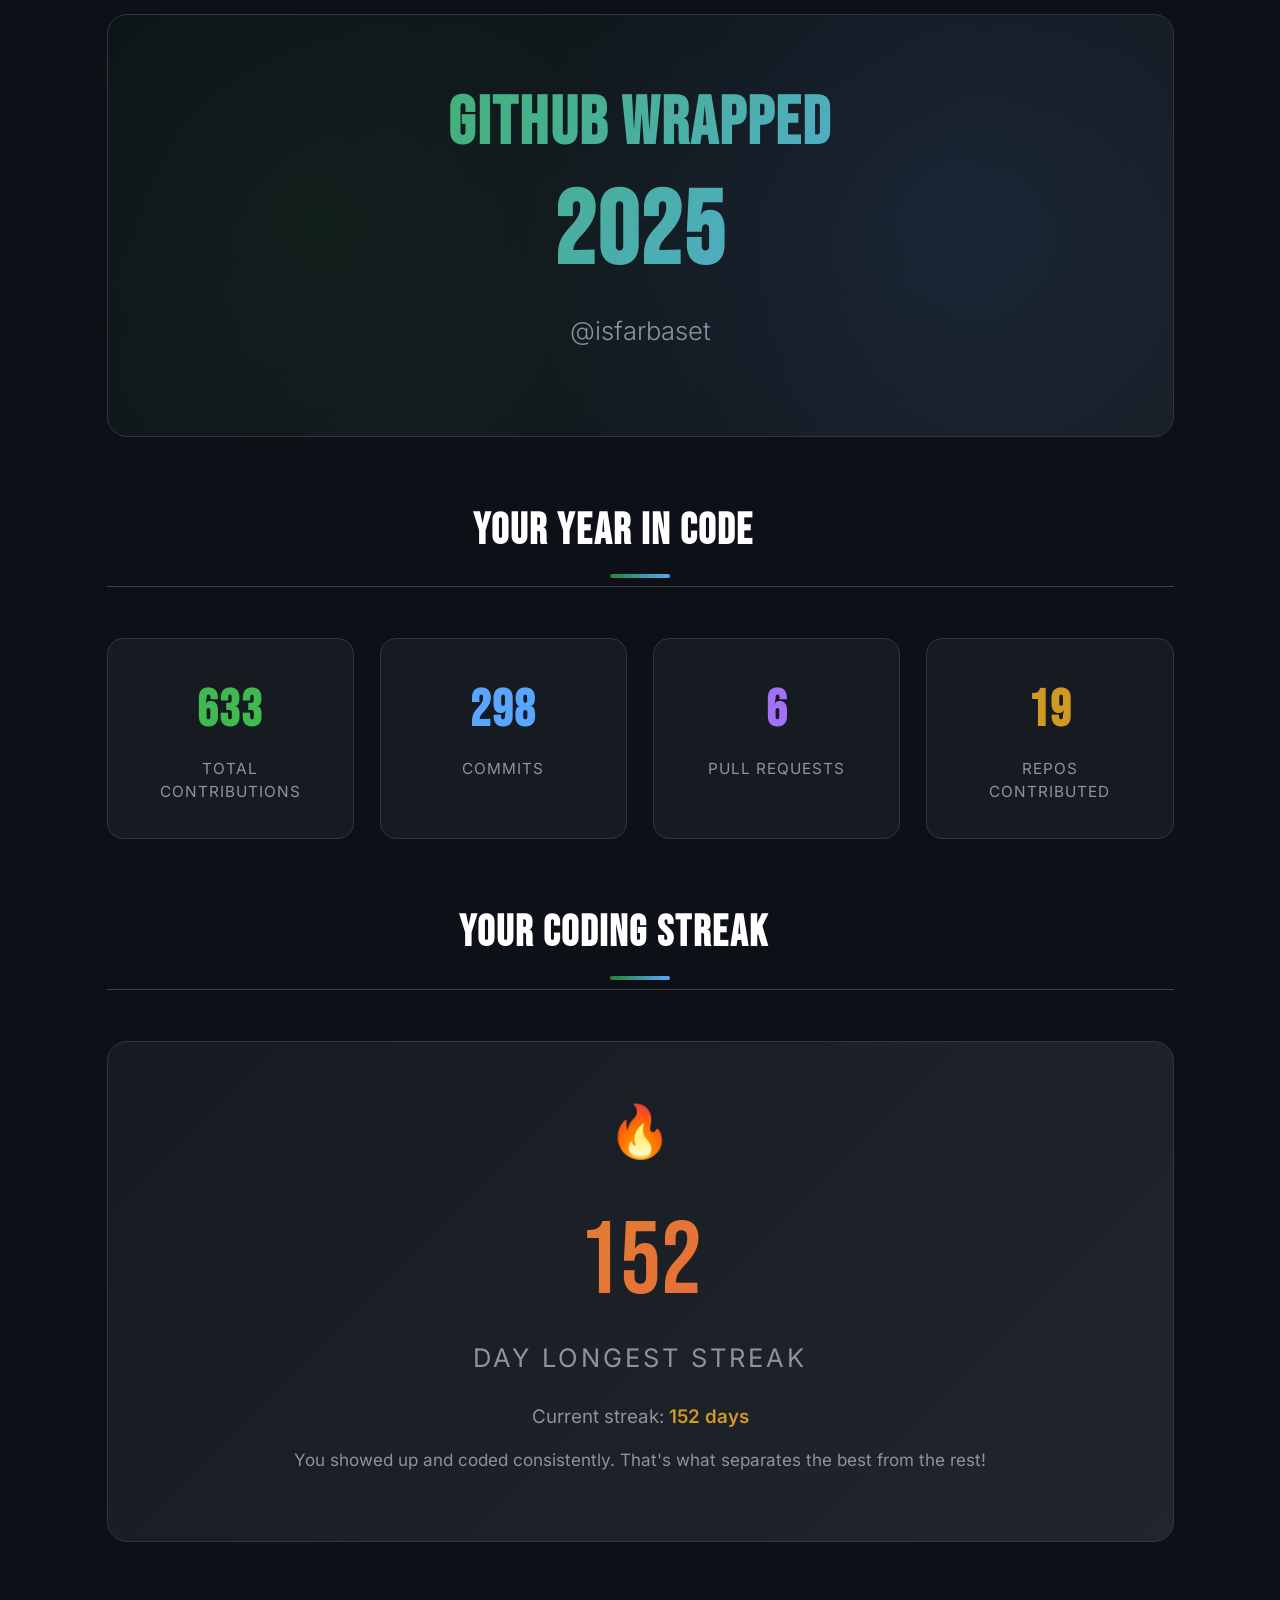
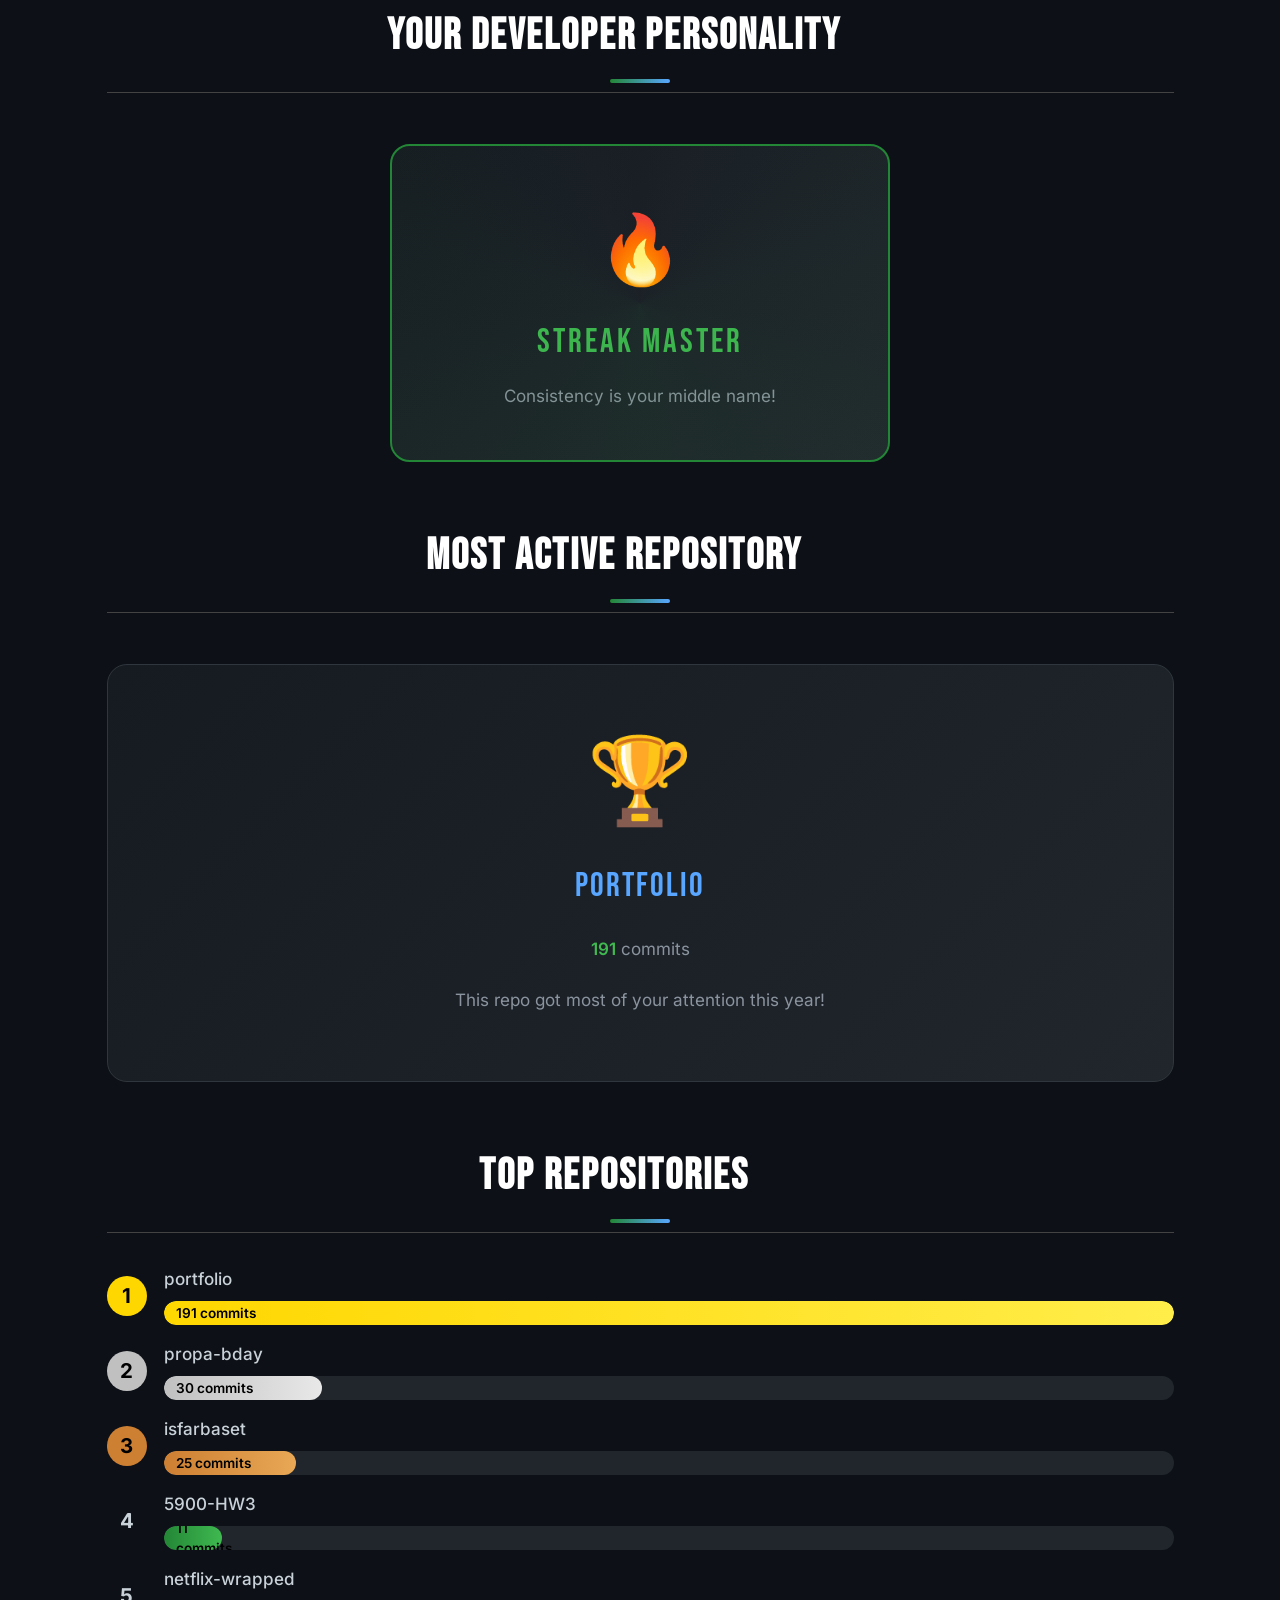
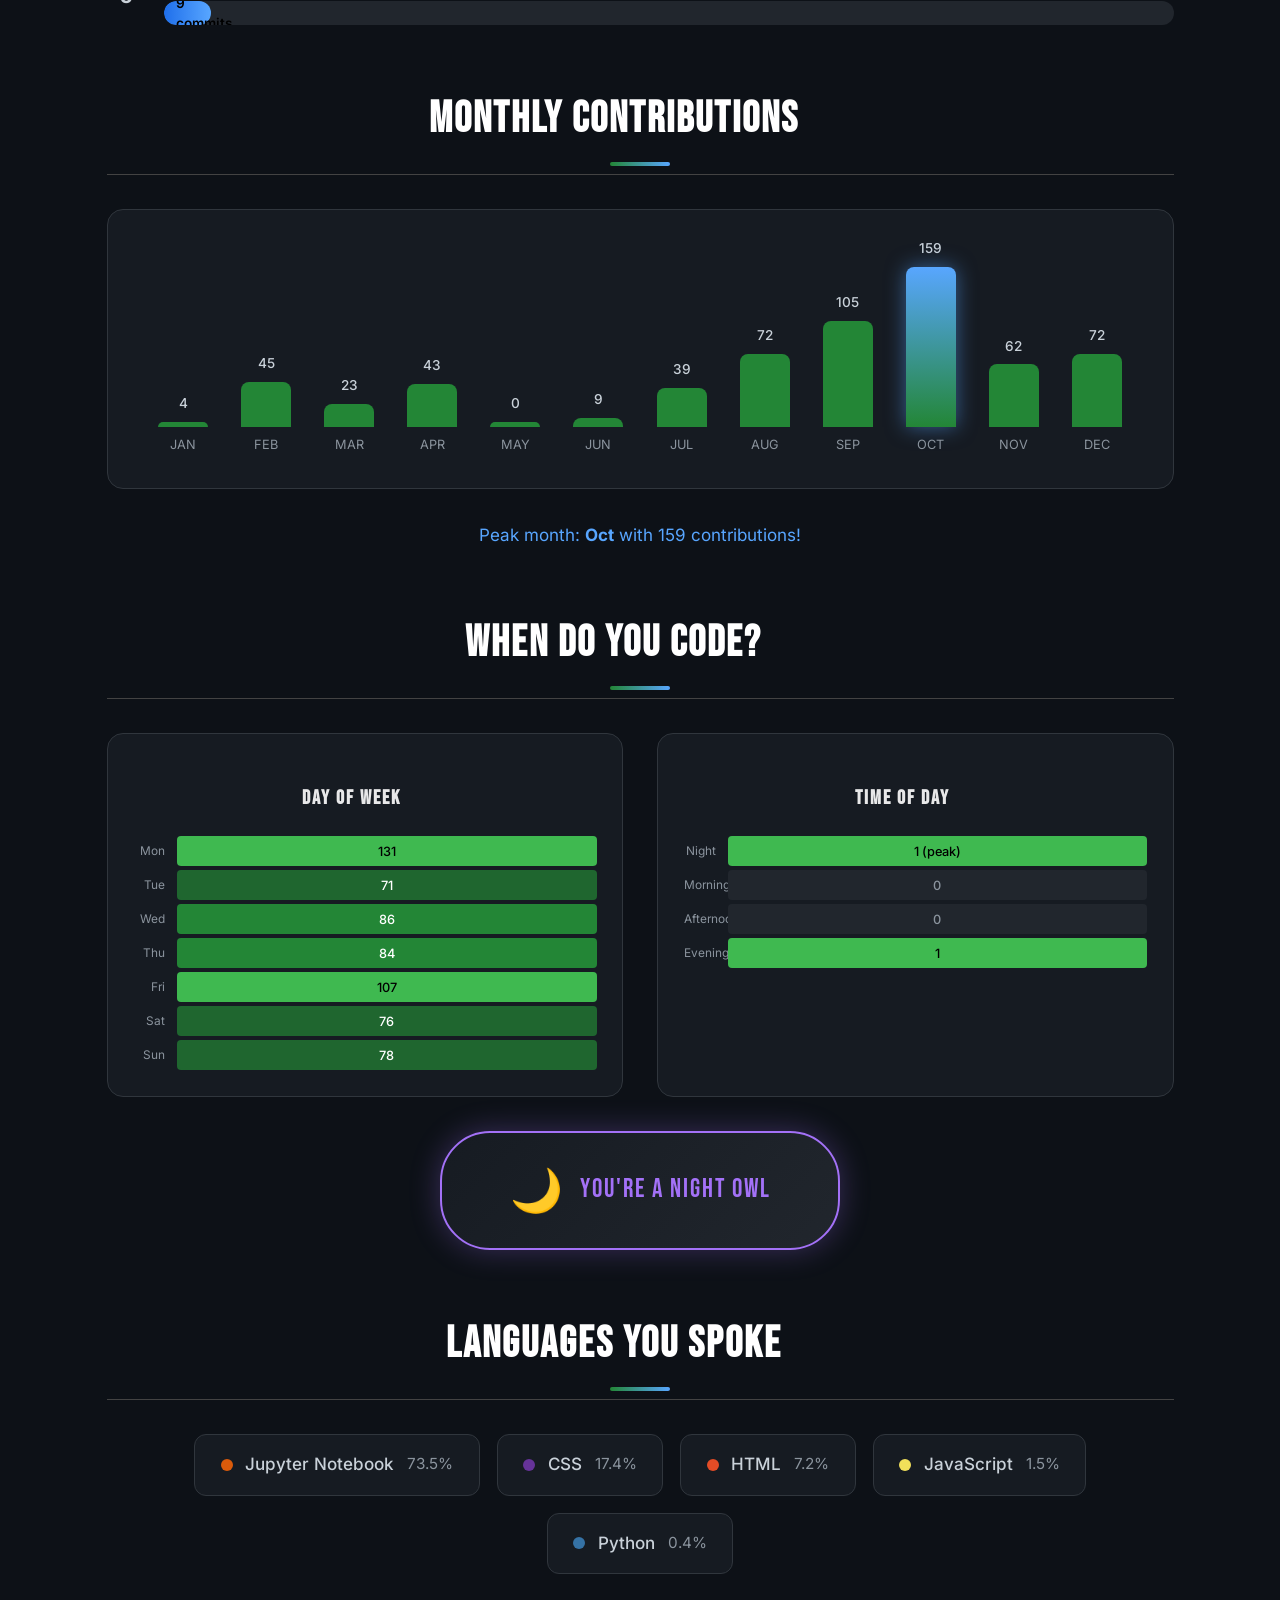
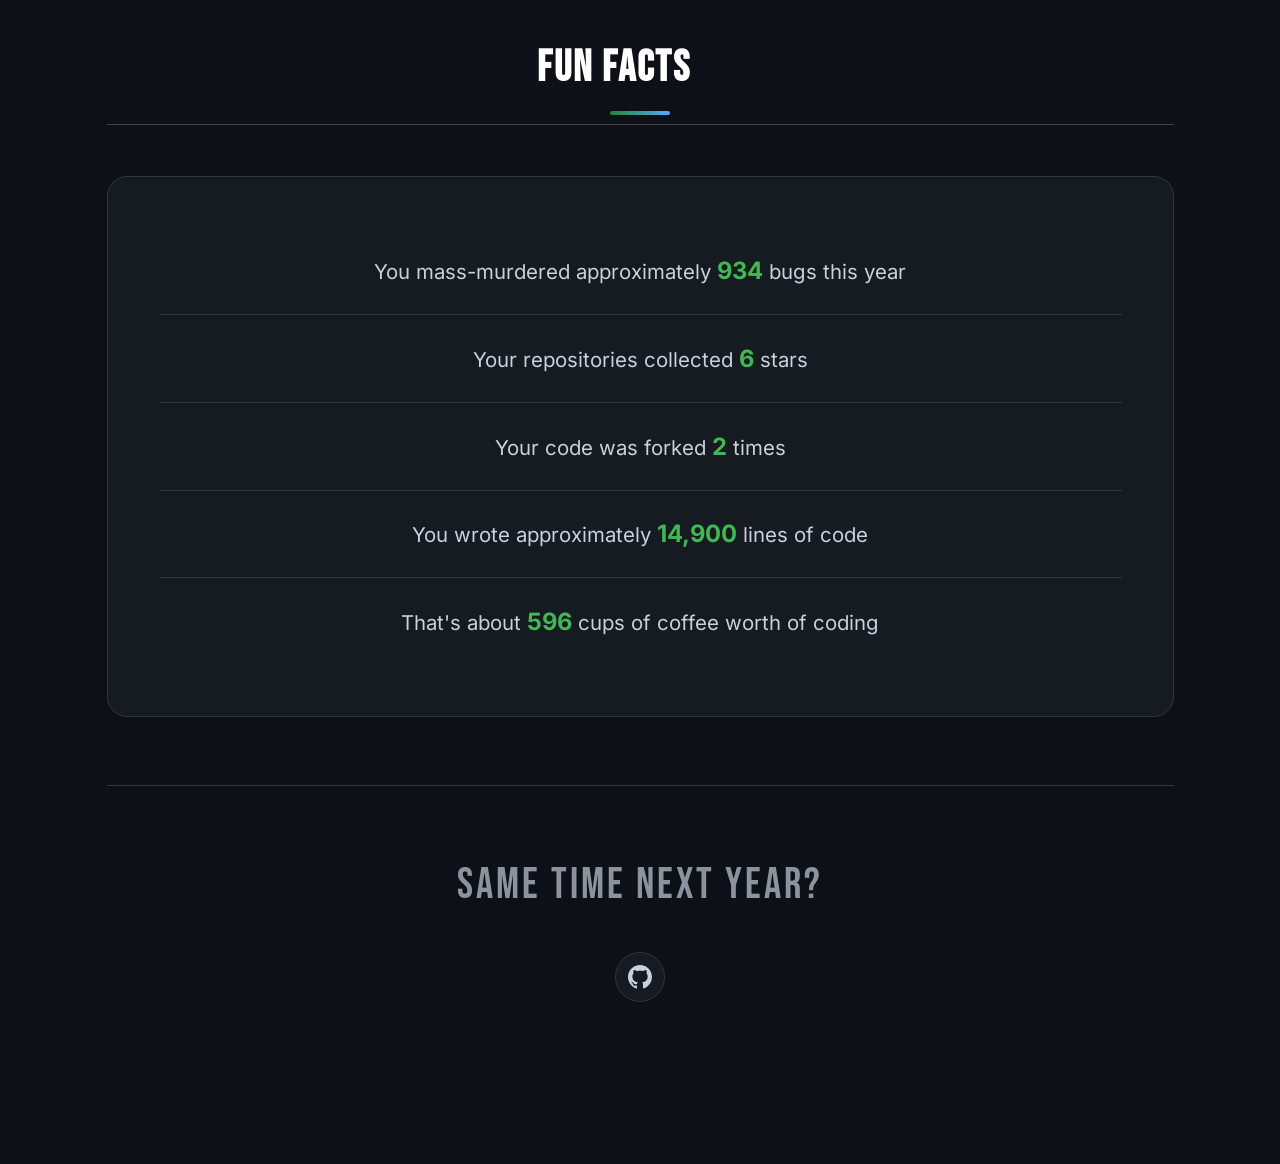
==== docs/index.html @ cc45a7f6 "Improve time of day display with highlighted coding time badge" ====
<!DOCTYPE html>
<html xmlns="http://www.w3.org/1999/xhtml" lang="en" xml:lang="en"><head>

<meta charset="utf-8">
<meta name="generator" content="quarto-1.7.32">

<meta name="viewport" content="width=device-width, initial-scale=1.0, user-scalable=yes">


<title>GitHub Wrapped 2025</title>
<style>
code{white-space: pre-wrap;}
span.smallcaps{font-variant: small-caps;}
div.columns{display: flex; gap: min(4vw, 1.5em);}
div.column{flex: auto; overflow-x: auto;}
div.hanging-indent{margin-left: 1.5em; text-indent: -1.5em;}
ul.task-list{list-style: none;}
ul.task-list li input[type="checkbox"] {
width: 0.8em;
margin: 0 0.8em 0.2em -1em;  vertical-align: middle;
}
</style>


<script>/*! jQuery v3.5.1 | (c) JS Foundation and other contributors | jquery.org/license */
!function(e,t){"use strict";"object"==typeof module&&"object"==typeof module.exports?module.exports=e.document?t(e,!0):function(e){if(!e.document)throw new Error("jQuery requires a window with a document");return t(e)}:t(e)}("undefined"!=typeof window?window:this,function(C,e){"use strict";var t=[],r=Object.getPrototypeOf,s=t.slice,g=t.flat?function(e){return t.flat.call(e)}:function(e){return t.concat.apply([],e)},u=t.push,i=t.indexOf,n={},o=n.toString,v=n.hasOwnProperty,a=v.toString,l=a.call(Object),y={},m=function(e){return"function"==typeof e&&"number"!=typeof e.nodeType},x=function(e){return null!=e&&e===e.window},E=C.document,c={type:!0,src:!0,nonce:!0,noModule:!0};function b(e,t,n){var r,i,o=(n=n||E).createElement("script");if(o.text=e,t)for(r in c)(i=t[r]||t.getAttribute&&t.getAttribute(r))&&o.setAttribute(r,i);n.head.appendChild(o).parentNode.removeChild(o)}function w(e){return null==e?e+"":"object"==typeof e||"function"==typeof e?n[o.call(e)]||"object":typeof e}var f="3.5.1",S=function(e,t){return new S.fn.init(e,t)};function p(e){var t=!!e&&"length"in e&&e.length,n=w(e);return!m(e)&&!x(e)&&("array"===n||0===t||"number"==typeof t&&0<t&&t-1 in e)}S.fn=S.prototype={jquery:f,constructor:S,length:0,toArray:function(){return s.call(this)},get:function(e){return null==e?s.call(this):e<0?this[e+this.length]:this[e]},pushStack:function(e){var t=S.merge(this.constructor(),e);return t.prevObject=this,t},each:function(e){return S.each(this,e)},map:function(n){return this.pushStack(S.map(this,function(e,t){return n.call(e,t,e)}))},slice:function(){return this.pushStack(s.apply(this,arguments))},first:function(){return this.eq(0)},last:function(){return this.eq(-1)},even:function(){return this.pushStack(S.grep(this,function(e,t){return(t+1)%2}))},odd:function(){return this.pushStack(S.grep(this,function(e,t){return t%2}))},eq:function(e){var t=this.length,n=+e+(e<0?t:0);return this.pushStack(0<=n&&n<t?[this[n]]:[])},end:function(){return this.prevObject||this.constructor()},push:u,sort:t.sort,splice:t.splice},S.extend=S.fn.extend=function(){var e,t,n,r,i,o,a=arguments[0]||{},s=1,u=arguments.length,l=!1;for("boolean"==typeof a&&(l=a,a=arguments[s]||{},s++),"object"==typeof a||m(a)||(a={}),s===u&&(a=this,s--);s<u;s++)if(null!=(e=arguments[s]))for(t in e)r=e[t],"__proto__"!==t&&a!==r&&(l&&r&&(S.isPlainObject(r)||(i=Array.isArray(r)))?(n=a[t],o=i&&!Array.isArray(n)?[]:i||S.isPlainObject(n)?n:{},i=!1,a[t]=S.extend(l,o,r)):void 0!==r&&(a[t]=r));return a},S.extend({expando:"jQuery"+(f+Math.random()).replace(/\D/g,""),isReady:!0,error:function(e){throw new Error(e)},noop:function(){},isPlainObject:function(e){var t,n;return!(!e||"[object Object]"!==o.call(e))&&(!(t=r(e))||"function"==typeof(n=v.call(t,"constructor")&&t.constructor)&&a.call(n)===l)},isEmptyObject:function(e){var t;for(t in e)return!1;return!0},globalEval:function(e,t,n){b(e,{nonce:t&&t.nonce},n)},each:function(e,t){var n,r=0;if(p(e)){for(n=e.length;r<n;r++)if(!1===t.call(e[r],r,e[r]))break}else for(r in e)if(!1===t.call(e[r],r,e[r]))break;return e},makeArray:function(e,t){var n=t||[];return null!=e&&(p(Object(e))?S.merge(n,"string"==typeof e?[e]:e):u.call(n,e)),n},inArray:function(e,t,n){return null==t?-1:i.call(t,e,n)},merge:function(e,t){for(var n=+t.length,r=0,i=e.length;r<n;r++)e[i++]=t[r];return e.length=i,e},grep:function(e,t,n){for(var r=[],i=0,o=e.length,a=!n;i<o;i++)!t(e[i],i)!==a&&r.push(e[i]);return r},map:function(e,t,n){var r,i,o=0,a=[];if(p(e))for(r=e.length;o<r;o++)null!=(i=t(e[o],o,n))&&a.push(i);else for(o in e)null!=(i=t(e[o],o,n))&&a.push(i);return g(a)},guid:1,support:y}),"function"==typeof Symbol&&(S.fn[Symbol.iterator]=t[Symbol.iterator]),S.each("Boolean Number String Function Array Date RegExp Object Error Symbol".split(" "),function(e,t){n["[object "+t+"]"]=t.toLowerCase()});var d=function(n){var e,d,b,o,i,h,f,g,w,u,l,T,C,a,E,v,s,c,y,S="sizzle"+1*new Date,p=n.document,k=0,r=0,m=ue(),x=ue(),A=ue(),N=ue(),D=function(e,t){return e===t&&(l=!0),0},j={}.hasOwnProperty,t=[],q=t.pop,L=t.push,H=t.push,O=t.slice,P=function(e,t){for(var n=0,r=e.length;n<r;n++)if(e[n]===t)return n;return-1},R="checked|selected|async|autofocus|autoplay|controls|defer|disabled|hidden|ismap|loop|multiple|open|readonly|required|scoped",M="[\\x20\\t\\r\\n\\f]",I="(?:\\\\[\\da-fA-F]{1,6}"+M+"?|\\\\[^\\r\\n\\f]|[\\w-]|[^\0-\\x7f])+",W="\\["+M+"*("+I+")(?:"+M+"*([*^$|!~]?=)"+M+"*(?:'((?:\\\\.|[^\\\\'])*)'|\"((?:\\\\.|[^\\\\\"])*)\"|("+I+"))|)"+M+"*\\]",F=":("+I+")(?:\\((('((?:\\\\.|[^\\\\'])*)'|\"((?:\\\\.|[^\\\\\"])*)\")|((?:\\\\.|[^\\\\()[\\]]|"+W+")*)|.*)\\)|)",B=new RegExp(M+"+","g"),$=new RegExp("^"+M+"+|((?:^|[^\\\\])(?:\\\\.)*)"+M+"+$","g"),_=new RegExp("^"+M+"*,"+M+"*"),z=new RegExp("^"+M+"*([>+~]|"+M+")"+M+"*"),U=new RegExp(M+"|>"),X=new RegExp(F),V=new RegExp("^"+I+"$"),G={ID:new RegExp("^#("+I+")"),CLASS:new RegExp("^\\.("+I+")"),TAG:new RegExp("^("+I+"|[*])"),ATTR:new RegExp("^"+W),PSEUDO:new RegExp("^"+F),CHILD:new RegExp("^:(only|first|last|nth|nth-last)-(child|of-type)(?:\\("+M+"*(even|odd|(([+-]|)(\\d*)n|)"+M+"*(?:([+-]|)"+M+"*(\\d+)|))"+M+"*\\)|)","i"),bool:new RegExp("^(?:"+R+")$","i"),needsContext:new RegExp("^"+M+"*[>+~]|:(even|odd|eq|gt|lt|nth|first|last)(?:\\("+M+"*((?:-\\d)?\\d*)"+M+"*\\)|)(?=[^-]|$)","i")},Y=/HTML$/i,Q=/^(?:input|select|textarea|button)$/i,J=/^h\d$/i,K=/^[^{]+\{\s*\[native \w/,Z=/^(?:#([\w-]+)|(\w+)|\.([\w-]+))$/,ee=/[+~]/,te=new RegExp("\\\\[\\da-fA-F]{1,6}"+M+"?|\\\\([^\\r\\n\\f])","g"),ne=function(e,t){var n="0x"+e.slice(1)-65536;return t||(n<0?String.fromCharCode(n+65536):String.fromCharCode(n>>10|55296,1023&n|56320))},re=/([\0-\x1f\x7f]|^-?\d)|^-$|[^\0-\x1f\x7f-\uFFFF\w-]/g,ie=function(e,t){return t?"\0"===e?"\ufffd":e.slice(0,-1)+"\\"+e.charCodeAt(e.length-1).toString(16)+" ":"\\"+e},oe=function(){T()},ae=be(function(e){return!0===e.disabled&&"fieldset"===e.nodeName.toLowerCase()},{dir:"parentNode",next:"legend"});try{H.apply(t=O.call(p.childNodes),p.childNodes),t[p.childNodes.length].nodeType}catch(e){H={apply:t.length?function(e,t){L.apply(e,O.call(t))}:function(e,t){var n=e.length,r=0;while(e[n++]=t[r++]);e.length=n-1}}}function se(t,e,n,r){var i,o,a,s,u,l,c,f=e&&e.ownerDocument,p=e?e.nodeType:9;if(n=n||[],"string"!=typeof t||!t||1!==p&&9!==p&&11!==p)return n;if(!r&&(T(e),e=e||C,E)){if(11!==p&&(u=Z.exec(t)))if(i=u[1]){if(9===p){if(!(a=e.getElementById(i)))return n;if(a.id===i)return n.push(a),n}else if(f&&(a=f.getElementById(i))&&y(e,a)&&a.id===i)return n.push(a),n}else{if(u[2])return H.apply(n,e.getElementsByTagName(t)),n;if((i=u[3])&&d.getElementsByClassName&&e.getElementsByClassName)return H.apply(n,e.getElementsByClassName(i)),n}if(d.qsa&&!N[t+" "]&&(!v||!v.test(t))&&(1!==p||"object"!==e.nodeName.toLowerCase())){if(c=t,f=e,1===p&&(U.test(t)||z.test(t))){(f=ee.test(t)&&ye(e.parentNode)||e)===e&&d.scope||((s=e.getAttribute("id"))?s=s.replace(re,ie):e.setAttribute("id",s=S)),o=(l=h(t)).length;while(o--)l[o]=(s?"#"+s:":scope")+" "+xe(l[o]);c=l.join(",")}try{return H.apply(n,f.querySelectorAll(c)),n}catch(e){N(t,!0)}finally{s===S&&e.removeAttribute("id")}}}return g(t.replace($,"$1"),e,n,r)}function ue(){var r=[];return function e(t,n){return r.push(t+" ")>b.cacheLength&&delete e[r.shift()],e[t+" "]=n}}function le(e){return e[S]=!0,e}function ce(e){var t=C.createElement("fieldset");try{return!!e(t)}catch(e){return!1}finally{t.parentNode&&t.parentNode.removeChild(t),t=null}}function fe(e,t){var n=e.split("|"),r=n.length;while(r--)b.attrHandle[n[r]]=t}function pe(e,t){var n=t&&e,r=n&&1===e.nodeType&&1===t.nodeType&&e.sourceIndex-t.sourceIndex;if(r)return r;if(n)while(n=n.nextSibling)if(n===t)return-1;return e?1:-1}function de(t){return function(e){return"input"===e.nodeName.toLowerCase()&&e.type===t}}function he(n){return function(e){var t=e.nodeName.toLowerCase();return("input"===t||"button"===t)&&e.type===n}}function ge(t){return function(e){return"form"in e?e.parentNode&&!1===e.disabled?"label"in e?"label"in e.parentNode?e.parentNode.disabled===t:e.disabled===t:e.isDisabled===t||e.isDisabled!==!t&&ae(e)===t:e.disabled===t:"label"in e&&e.disabled===t}}function ve(a){return le(function(o){return o=+o,le(function(e,t){var n,r=a([],e.length,o),i=r.length;while(i--)e[n=r[i]]&&(e[n]=!(t[n]=e[n]))})})}function ye(e){return e&&"undefined"!=typeof e.getElementsByTagName&&e}for(e in d=se.support={},i=se.isXML=function(e){var t=e.namespaceURI,n=(e.ownerDocument||e).documentElement;return!Y.test(t||n&&n.nodeName||"HTML")},T=se.setDocument=function(e){var t,n,r=e?e.ownerDocument||e:p;return r!=C&&9===r.nodeType&&r.documentElement&&(a=(C=r).documentElement,E=!i(C),p!=C&&(n=C.defaultView)&&n.top!==n&&(n.addEventListener?n.addEventListener("unload",oe,!1):n.attachEvent&&n.attachEvent("onunload",oe)),d.scope=ce(function(e){return a.appendChild(e).appendChild(C.createElement("div")),"undefined"!=typeof e.querySelectorAll&&!e.querySelectorAll(":scope fieldset div").length}),d.attributes=ce(function(e){return e.className="i",!e.getAttribute("className")}),d.getElementsByTagName=ce(function(e){return e.appendChild(C.createComment("")),!e.getElementsByTagName("*").length}),d.getElementsByClassName=K.test(C.getElementsByClassName),d.getById=ce(function(e){return a.appendChild(e).id=S,!C.getElementsByName||!C.getElementsByName(S).length}),d.getById?(b.filter.ID=function(e){var t=e.replace(te,ne);return function(e){return e.getAttribute("id")===t}},b.find.ID=function(e,t){if("undefined"!=typeof t.getElementById&&E){var n=t.getElementById(e);return n?[n]:[]}}):(b.filter.ID=function(e){var n=e.replace(te,ne);return function(e){var t="undefined"!=typeof e.getAttributeNode&&e.getAttributeNode("id");return t&&t.value===n}},b.find.ID=function(e,t){if("undefined"!=typeof t.getElementById&&E){var n,r,i,o=t.getElementById(e);if(o){if((n=o.getAttributeNode("id"))&&n.value===e)return[o];i=t.getElementsByName(e),r=0;while(o=i[r++])if((n=o.getAttributeNode("id"))&&n.value===e)return[o]}return[]}}),b.find.TAG=d.getElementsByTagName?function(e,t){return"undefined"!=typeof t.getElementsByTagName?t.getElementsByTagName(e):d.qsa?t.querySelectorAll(e):void 0}:function(e,t){var n,r=[],i=0,o=t.getElementsByTagName(e);if("*"===e){while(n=o[i++])1===n.nodeType&&r.push(n);return r}return o},b.find.CLASS=d.getElementsByClassName&&function(e,t){if("undefined"!=typeof t.getElementsByClassName&&E)return t.getElementsByClassName(e)},s=[],v=[],(d.qsa=K.test(C.querySelectorAll))&&(ce(function(e){var t;a.appendChild(e).innerHTML="<a id='"+S+"'></a><select id='"+S+"-\r\\' msallowcapture=''><option selected=''></option></select>",e.querySelectorAll("[msallowcapture^='']").length&&v.push("[*^$]="+M+"*(?:''|\"\")"),e.querySelectorAll("[selected]").length||v.push("\\["+M+"*(?:value|"+R+")"),e.querySelectorAll("[id~="+S+"-]").length||v.push("~="),(t=C.createElement("input")).setAttribute("name",""),e.appendChild(t),e.querySelectorAll("[name='']").length||v.push("\\["+M+"*name"+M+"*="+M+"*(?:''|\"\")"),e.querySelectorAll(":checked").length||v.push(":checked"),e.querySelectorAll("a#"+S+"+*").length||v.push(".#.+[+~]"),e.querySelectorAll("\\\f"),v.push("[\\r\\n\\f]")}),ce(function(e){e.innerHTML="<a href='' disabled='disabled'></a><select disabled='disabled'><option/></select>";var t=C.createElement("input");t.setAttribute("type","hidden"),e.appendChild(t).setAttribute("name","D"),e.querySelectorAll("[name=d]").length&&v.push("name"+M+"*[*^$|!~]?="),2!==e.querySelectorAll(":enabled").length&&v.push(":enabled",":disabled"),a.appendChild(e).disabled=!0,2!==e.querySelectorAll(":disabled").length&&v.push(":enabled",":disabled"),e.querySelectorAll("*,:x"),v.push(",.*:")})),(d.matchesSelector=K.test(c=a.matches||a.webkitMatchesSelector||a.mozMatchesSelector||a.oMatchesSelector||a.msMatchesSelector))&&ce(function(e){d.disconnectedMatch=c.call(e,"*"),c.call(e,"[s!='']:x"),s.push("!=",F)}),v=v.length&&new RegExp(v.join("|")),s=s.length&&new RegExp(s.join("|")),t=K.test(a.compareDocumentPosition),y=t||K.test(a.contains)?function(e,t){var n=9===e.nodeType?e.documentElement:e,r=t&&t.parentNode;return e===r||!(!r||1!==r.nodeType||!(n.contains?n.contains(r):e.compareDocumentPosition&&16&e.compareDocumentPosition(r)))}:function(e,t){if(t)while(t=t.parentNode)if(t===e)return!0;return!1},D=t?function(e,t){if(e===t)return l=!0,0;var n=!e.compareDocumentPosition-!t.compareDocumentPosition;return n||(1&(n=(e.ownerDocument||e)==(t.ownerDocument||t)?e.compareDocumentPosition(t):1)||!d.sortDetached&&t.compareDocumentPosition(e)===n?e==C||e.ownerDocument==p&&y(p,e)?-1:t==C||t.ownerDocument==p&&y(p,t)?1:u?P(u,e)-P(u,t):0:4&n?-1:1)}:function(e,t){if(e===t)return l=!0,0;var n,r=0,i=e.parentNode,o=t.parentNode,a=[e],s=[t];if(!i||!o)return e==C?-1:t==C?1:i?-1:o?1:u?P(u,e)-P(u,t):0;if(i===o)return pe(e,t);n=e;while(n=n.parentNode)a.unshift(n);n=t;while(n=n.parentNode)s.unshift(n);while(a[r]===s[r])r++;return r?pe(a[r],s[r]):a[r]==p?-1:s[r]==p?1:0}),C},se.matches=function(e,t){return se(e,null,null,t)},se.matchesSelector=function(e,t){if(T(e),d.matchesSelector&&E&&!N[t+" "]&&(!s||!s.test(t))&&(!v||!v.test(t)))try{var n=c.call(e,t);if(n||d.disconnectedMatch||e.document&&11!==e.document.nodeType)return n}catch(e){N(t,!0)}return 0<se(t,C,null,[e]).length},se.contains=function(e,t){return(e.ownerDocument||e)!=C&&T(e),y(e,t)},se.attr=function(e,t){(e.ownerDocument||e)!=C&&T(e);var n=b.attrHandle[t.toLowerCase()],r=n&&j.call(b.attrHandle,t.toLowerCase())?n(e,t,!E):void 0;return void 0!==r?r:d.attributes||!E?e.getAttribute(t):(r=e.getAttributeNode(t))&&r.specified?r.value:null},se.escape=function(e){return(e+"").replace(re,ie)},se.error=function(e){throw new Error("Syntax error, unrecognized expression: "+e)},se.uniqueSort=function(e){var t,n=[],r=0,i=0;if(l=!d.detectDuplicates,u=!d.sortStable&&e.slice(0),e.sort(D),l){while(t=e[i++])t===e[i]&&(r=n.push(i));while(r--)e.splice(n[r],1)}return u=null,e},o=se.getText=function(e){var t,n="",r=0,i=e.nodeType;if(i){if(1===i||9===i||11===i){if("string"==typeof e.textContent)return e.textContent;for(e=e.firstChild;e;e=e.nextSibling)n+=o(e)}else if(3===i||4===i)return e.nodeValue}else while(t=e[r++])n+=o(t);return n},(b=se.selectors={cacheLength:50,createPseudo:le,match:G,attrHandle:{},find:{},relative:{">":{dir:"parentNode",first:!0}," ":{dir:"parentNode"},"+":{dir:"previousSibling",first:!0},"~":{dir:"previousSibling"}},preFilter:{ATTR:function(e){return e[1]=e[1].replace(te,ne),e[3]=(e[3]||e[4]||e[5]||"").replace(te,ne),"~="===e[2]&&(e[3]=" "+e[3]+" "),e.slice(0,4)},CHILD:function(e){return e[1]=e[1].toLowerCase(),"nth"===e[1].slice(0,3)?(e[3]||se.error(e[0]),e[4]=+(e[4]?e[5]+(e[6]||1):2*("even"===e[3]||"odd"===e[3])),e[5]=+(e[7]+e[8]||"odd"===e[3])):e[3]&&se.error(e[0]),e},PSEUDO:function(e){var t,n=!e[6]&&e[2];return G.CHILD.test(e[0])?null:(e[3]?e[2]=e[4]||e[5]||"":n&&X.test(n)&&(t=h(n,!0))&&(t=n.indexOf(")",n.length-t)-n.length)&&(e[0]=e[0].slice(0,t),e[2]=n.slice(0,t)),e.slice(0,3))}},filter:{TAG:function(e){var t=e.replace(te,ne).toLowerCase();return"*"===e?function(){return!0}:function(e){return e.nodeName&&e.nodeName.toLowerCase()===t}},CLASS:function(e){var t=m[e+" "];return t||(t=new RegExp("(^|"+M+")"+e+"("+M+"|$)"))&&m(e,function(e){return t.test("string"==typeof e.className&&e.className||"undefined"!=typeof e.getAttribute&&e.getAttribute("class")||"")})},ATTR:function(n,r,i){return function(e){var t=se.attr(e,n);return null==t?"!="===r:!r||(t+="","="===r?t===i:"!="===r?t!==i:"^="===r?i&&0===t.indexOf(i):"*="===r?i&&-1<t.indexOf(i):"$="===r?i&&t.slice(-i.length)===i:"~="===r?-1<(" "+t.replace(B," ")+" ").indexOf(i):"|="===r&&(t===i||t.slice(0,i.length+1)===i+"-"))}},CHILD:function(h,e,t,g,v){var y="nth"!==h.slice(0,3),m="last"!==h.slice(-4),x="of-type"===e;return 1===g&&0===v?function(e){return!!e.parentNode}:function(e,t,n){var r,i,o,a,s,u,l=y!==m?"nextSibling":"previousSibling",c=e.parentNode,f=x&&e.nodeName.toLowerCase(),p=!n&&!x,d=!1;if(c){if(y){while(l){a=e;while(a=a[l])if(x?a.nodeName.toLowerCase()===f:1===a.nodeType)return!1;u=l="only"===h&&!u&&"nextSibling"}return!0}if(u=[m?c.firstChild:c.lastChild],m&&p){d=(s=(r=(i=(o=(a=c)[S]||(a[S]={}))[a.uniqueID]||(o[a.uniqueID]={}))[h]||[])[0]===k&&r[1])&&r[2],a=s&&c.childNodes[s];while(a=++s&&a&&a[l]||(d=s=0)||u.pop())if(1===a.nodeType&&++d&&a===e){i[h]=[k,s,d];break}}else if(p&&(d=s=(r=(i=(o=(a=e)[S]||(a[S]={}))[a.uniqueID]||(o[a.uniqueID]={}))[h]||[])[0]===k&&r[1]),!1===d)while(a=++s&&a&&a[l]||(d=s=0)||u.pop())if((x?a.nodeName.toLowerCase()===f:1===a.nodeType)&&++d&&(p&&((i=(o=a[S]||(a[S]={}))[a.uniqueID]||(o[a.uniqueID]={}))[h]=[k,d]),a===e))break;return(d-=v)===g||d%g==0&&0<=d/g}}},PSEUDO:function(e,o){var t,a=b.pseudos[e]||b.setFilters[e.toLowerCase()]||se.error("unsupported pseudo: "+e);return a[S]?a(o):1<a.length?(t=[e,e,"",o],b.setFilters.hasOwnProperty(e.toLowerCase())?le(function(e,t){var n,r=a(e,o),i=r.length;while(i--)e[n=P(e,r[i])]=!(t[n]=r[i])}):function(e){return a(e,0,t)}):a}},pseudos:{not:le(function(e){var r=[],i=[],s=f(e.replace($,"$1"));return s[S]?le(function(e,t,n,r){var i,o=s(e,null,r,[]),a=e.length;while(a--)(i=o[a])&&(e[a]=!(t[a]=i))}):function(e,t,n){return r[0]=e,s(r,null,n,i),r[0]=null,!i.pop()}}),has:le(function(t){return function(e){return 0<se(t,e).length}}),contains:le(function(t){return t=t.replace(te,ne),function(e){return-1<(e.textContent||o(e)).indexOf(t)}}),lang:le(function(n){return V.test(n||"")||se.error("unsupported lang: "+n),n=n.replace(te,ne).toLowerCase(),function(e){var t;do{if(t=E?e.lang:e.getAttribute("xml:lang")||e.getAttribute("lang"))return(t=t.toLowerCase())===n||0===t.indexOf(n+"-")}while((e=e.parentNode)&&1===e.nodeType);return!1}}),target:function(e){var t=n.location&&n.location.hash;return t&&t.slice(1)===e.id},root:function(e){return e===a},focus:function(e){return e===C.activeElement&&(!C.hasFocus||C.hasFocus())&&!!(e.type||e.href||~e.tabIndex)},enabled:ge(!1),disabled:ge(!0),checked:function(e){var t=e.nodeName.toLowerCase();return"input"===t&&!!e.checked||"option"===t&&!!e.selected},selected:function(e){return e.parentNode&&e.parentNode.selectedIndex,!0===e.selected},empty:function(e){for(e=e.firstChild;e;e=e.nextSibling)if(e.nodeType<6)return!1;return!0},parent:function(e){return!b.pseudos.empty(e)},header:function(e){return J.test(e.nodeName)},input:function(e){return Q.test(e.nodeName)},button:function(e){var t=e.nodeName.toLowerCase();return"input"===t&&"button"===e.type||"button"===t},text:function(e){var t;return"input"===e.nodeName.toLowerCase()&&"text"===e.type&&(null==(t=e.getAttribute("type"))||"text"===t.toLowerCase())},first:ve(function(){return[0]}),last:ve(function(e,t){return[t-1]}),eq:ve(function(e,t,n){return[n<0?n+t:n]}),even:ve(function(e,t){for(var n=0;n<t;n+=2)e.push(n);return e}),odd:ve(function(e,t){for(var n=1;n<t;n+=2)e.push(n);return e}),lt:ve(function(e,t,n){for(var r=n<0?n+t:t<n?t:n;0<=--r;)e.push(r);return e}),gt:ve(function(e,t,n){for(var r=n<0?n+t:n;++r<t;)e.push(r);return e})}}).pseudos.nth=b.pseudos.eq,{radio:!0,checkbox:!0,file:!0,password:!0,image:!0})b.pseudos[e]=de(e);for(e in{submit:!0,reset:!0})b.pseudos[e]=he(e);function me(){}function xe(e){for(var t=0,n=e.length,r="";t<n;t++)r+=e[t].value;return r}function be(s,e,t){var u=e.dir,l=e.next,c=l||u,f=t&&"parentNode"===c,p=r++;return e.first?function(e,t,n){while(e=e[u])if(1===e.nodeType||f)return s(e,t,n);return!1}:function(e,t,n){var r,i,o,a=[k,p];if(n){while(e=e[u])if((1===e.nodeType||f)&&s(e,t,n))return!0}else while(e=e[u])if(1===e.nodeType||f)if(i=(o=e[S]||(e[S]={}))[e.uniqueID]||(o[e.uniqueID]={}),l&&l===e.nodeName.toLowerCase())e=e[u]||e;else{if((r=i[c])&&r[0]===k&&r[1]===p)return a[2]=r[2];if((i[c]=a)[2]=s(e,t,n))return!0}return!1}}function we(i){return 1<i.length?function(e,t,n){var r=i.length;while(r--)if(!i[r](e,t,n))return!1;return!0}:i[0]}function Te(e,t,n,r,i){for(var o,a=[],s=0,u=e.length,l=null!=t;s<u;s++)(o=e[s])&&(n&&!n(o,r,i)||(a.push(o),l&&t.push(s)));return a}function Ce(d,h,g,v,y,e){return v&&!v[S]&&(v=Ce(v)),y&&!y[S]&&(y=Ce(y,e)),le(function(e,t,n,r){var i,o,a,s=[],u=[],l=t.length,c=e||function(e,t,n){for(var r=0,i=t.length;r<i;r++)se(e,t[r],n);return n}(h||"*",n.nodeType?[n]:n,[]),f=!d||!e&&h?c:Te(c,s,d,n,r),p=g?y||(e?d:l||v)?[]:t:f;if(g&&g(f,p,n,r),v){i=Te(p,u),v(i,[],n,r),o=i.length;while(o--)(a=i[o])&&(p[u[o]]=!(f[u[o]]=a))}if(e){if(y||d){if(y){i=[],o=p.length;while(o--)(a=p[o])&&i.push(f[o]=a);y(null,p=[],i,r)}o=p.length;while(o--)(a=p[o])&&-1<(i=y?P(e,a):s[o])&&(e[i]=!(t[i]=a))}}else p=Te(p===t?p.splice(l,p.length):p),y?y(null,t,p,r):H.apply(t,p)})}function Ee(e){for(var i,t,n,r=e.length,o=b.relative[e[0].type],a=o||b.relative[" "],s=o?1:0,u=be(function(e){return e===i},a,!0),l=be(function(e){return-1<P(i,e)},a,!0),c=[function(e,t,n){var r=!o&&(n||t!==w)||((i=t).nodeType?u(e,t,n):l(e,t,n));return i=null,r}];s<r;s++)if(t=b.relative[e[s].type])c=[be(we(c),t)];else{if((t=b.filter[e[s].type].apply(null,e[s].matches))[S]){for(n=++s;n<r;n++)if(b.relative[e[n].type])break;return Ce(1<s&&we(c),1<s&&xe(e.slice(0,s-1).concat({value:" "===e[s-2].type?"*":""})).replace($,"$1"),t,s<n&&Ee(e.slice(s,n)),n<r&&Ee(e=e.slice(n)),n<r&&xe(e))}c.push(t)}return we(c)}return me.prototype=b.filters=b.pseudos,b.setFilters=new me,h=se.tokenize=function(e,t){var n,r,i,o,a,s,u,l=x[e+" "];if(l)return t?0:l.slice(0);a=e,s=[],u=b.preFilter;while(a){for(o in n&&!(r=_.exec(a))||(r&&(a=a.slice(r[0].length)||a),s.push(i=[])),n=!1,(r=z.exec(a))&&(n=r.shift(),i.push({value:n,type:r[0].replace($," ")}),a=a.slice(n.length)),b.filter)!(r=G[o].exec(a))||u[o]&&!(r=u[o](r))||(n=r.shift(),i.push({value:n,type:o,matches:r}),a=a.slice(n.length));if(!n)break}return t?a.length:a?se.error(e):x(e,s).slice(0)},f=se.compile=function(e,t){var n,v,y,m,x,r,i=[],o=[],a=A[e+" "];if(!a){t||(t=h(e)),n=t.length;while(n--)(a=Ee(t[n]))[S]?i.push(a):o.push(a);(a=A(e,(v=o,m=0<(y=i).length,x=0<v.length,r=function(e,t,n,r,i){var o,a,s,u=0,l="0",c=e&&[],f=[],p=w,d=e||x&&b.find.TAG("*",i),h=k+=null==p?1:Math.random()||.1,g=d.length;for(i&&(w=t==C||t||i);l!==g&&null!=(o=d[l]);l++){if(x&&o){a=0,t||o.ownerDocument==C||(T(o),n=!E);while(s=v[a++])if(s(o,t||C,n)){r.push(o);break}i&&(k=h)}m&&((o=!s&&o)&&u--,e&&c.push(o))}if(u+=l,m&&l!==u){a=0;while(s=y[a++])s(c,f,t,n);if(e){if(0<u)while(l--)c[l]||f[l]||(f[l]=q.call(r));f=Te(f)}H.apply(r,f),i&&!e&&0<f.length&&1<u+y.length&&se.uniqueSort(r)}return i&&(k=h,w=p),c},m?le(r):r))).selector=e}return a},g=se.select=function(e,t,n,r){var i,o,a,s,u,l="function"==typeof e&&e,c=!r&&h(e=l.selector||e);if(n=n||[],1===c.length){if(2<(o=c[0]=c[0].slice(0)).length&&"ID"===(a=o[0]).type&&9===t.nodeType&&E&&b.relative[o[1].type]){if(!(t=(b.find.ID(a.matches[0].replace(te,ne),t)||[])[0]))return n;l&&(t=t.parentNode),e=e.slice(o.shift().value.length)}i=G.needsContext.test(e)?0:o.length;while(i--){if(a=o[i],b.relative[s=a.type])break;if((u=b.find[s])&&(r=u(a.matches[0].replace(te,ne),ee.test(o[0].type)&&ye(t.parentNode)||t))){if(o.splice(i,1),!(e=r.length&&xe(o)))return H.apply(n,r),n;break}}}return(l||f(e,c))(r,t,!E,n,!t||ee.test(e)&&ye(t.parentNode)||t),n},d.sortStable=S.split("").sort(D).join("")===S,d.detectDuplicates=!!l,T(),d.sortDetached=ce(function(e){return 1&e.compareDocumentPosition(C.createElement("fieldset"))}),ce(function(e){return e.innerHTML="<a href='#'></a>","#"===e.firstChild.getAttribute("href")})||fe("type|href|height|width",function(e,t,n){if(!n)return e.getAttribute(t,"type"===t.toLowerCase()?1:2)}),d.attributes&&ce(function(e){return e.innerHTML="<input/>",e.firstChild.setAttribute("value",""),""===e.firstChild.getAttribute("value")})||fe("value",function(e,t,n){if(!n&&"input"===e.nodeName.toLowerCase())return e.defaultValue}),ce(function(e){return null==e.getAttribute("disabled")})||fe(R,function(e,t,n){var r;if(!n)return!0===e[t]?t.toLowerCase():(r=e.getAttributeNode(t))&&r.specified?r.value:null}),se}(C);S.find=d,S.expr=d.selectors,S.expr[":"]=S.expr.pseudos,S.uniqueSort=S.unique=d.uniqueSort,S.text=d.getText,S.isXMLDoc=d.isXML,S.contains=d.contains,S.escapeSelector=d.escape;var h=function(e,t,n){var r=[],i=void 0!==n;while((e=e[t])&&9!==e.nodeType)if(1===e.nodeType){if(i&&S(e).is(n))break;r.push(e)}return r},T=function(e,t){for(var n=[];e;e=e.nextSibling)1===e.nodeType&&e!==t&&n.push(e);return n},k=S.expr.match.needsContext;function A(e,t){return e.nodeName&&e.nodeName.toLowerCase()===t.toLowerCase()}var N=/^<([a-z][^\/\0>:\x20\t\r\n\f]*)[\x20\t\r\n\f]*\/?>(?:<\/\1>|)$/i;function D(e,n,r){return m(n)?S.grep(e,function(e,t){return!!n.call(e,t,e)!==r}):n.nodeType?S.grep(e,function(e){return e===n!==r}):"string"!=typeof n?S.grep(e,function(e){return-1<i.call(n,e)!==r}):S.filter(n,e,r)}S.filter=function(e,t,n){var r=t[0];return n&&(e=":not("+e+")"),1===t.length&&1===r.nodeType?S.find.matchesSelector(r,e)?[r]:[]:S.find.matches(e,S.grep(t,function(e){return 1===e.nodeType}))},S.fn.extend({find:function(e){var t,n,r=this.length,i=this;if("string"!=typeof e)return this.pushStack(S(e).filter(function(){for(t=0;t<r;t++)if(S.contains(i[t],this))return!0}));for(n=this.pushStack([]),t=0;t<r;t++)S.find(e,i[t],n);return 1<r?S.uniqueSort(n):n},filter:function(e){return this.pushStack(D(this,e||[],!1))},not:function(e){return this.pushStack(D(this,e||[],!0))},is:function(e){return!!D(this,"string"==typeof e&&k.test(e)?S(e):e||[],!1).length}});var j,q=/^(?:\s*(<[\w\W]+>)[^>]*|#([\w-]+))$/;(S.fn.init=function(e,t,n){var r,i;if(!e)return this;if(n=n||j,"string"==typeof e){if(!(r="<"===e[0]&&">"===e[e.length-1]&&3<=e.length?[null,e,null]:q.exec(e))||!r[1]&&t)return!t||t.jquery?(t||n).find(e):this.constructor(t).find(e);if(r[1]){if(t=t instanceof S?t[0]:t,S.merge(this,S.parseHTML(r[1],t&&t.nodeType?t.ownerDocument||t:E,!0)),N.test(r[1])&&S.isPlainObject(t))for(r in t)m(this[r])?this[r](t[r]):this.attr(r,t[r]);return this}return(i=E.getElementById(r[2]))&&(this[0]=i,this.length=1),this}return e.nodeType?(this[0]=e,this.length=1,this):m(e)?void 0!==n.ready?n.ready(e):e(S):S.makeArray(e,this)}).prototype=S.fn,j=S(E);var L=/^(?:parents|prev(?:Until|All))/,H={children:!0,contents:!0,next:!0,prev:!0};function O(e,t){while((e=e[t])&&1!==e.nodeType);return e}S.fn.extend({has:function(e){var t=S(e,this),n=t.length;return this.filter(function(){for(var e=0;e<n;e++)if(S.contains(this,t[e]))return!0})},closest:function(e,t){var n,r=0,i=this.length,o=[],a="string"!=typeof e&&S(e);if(!k.test(e))for(;r<i;r++)for(n=this[r];n&&n!==t;n=n.parentNode)if(n.nodeType<11&&(a?-1<a.index(n):1===n.nodeType&&S.find.matchesSelector(n,e))){o.push(n);break}return this.pushStack(1<o.length?S.uniqueSort(o):o)},index:function(e){return e?"string"==typeof e?i.call(S(e),this[0]):i.call(this,e.jquery?e[0]:e):this[0]&&this[0].parentNode?this.first().prevAll().length:-1},add:function(e,t){return this.pushStack(S.uniqueSort(S.merge(this.get(),S(e,t))))},addBack:function(e){return this.add(null==e?this.prevObject:this.prevObject.filter(e))}}),S.each({parent:function(e){var t=e.parentNode;return t&&11!==t.nodeType?t:null},parents:function(e){return h(e,"parentNode")},parentsUntil:function(e,t,n){return h(e,"parentNode",n)},next:function(e){return O(e,"nextSibling")},prev:function(e){return O(e,"previousSibling")},nextAll:function(e){return h(e,"nextSibling")},prevAll:function(e){return h(e,"previousSibling")},nextUntil:function(e,t,n){return h(e,"nextSibling",n)},prevUntil:function(e,t,n){return h(e,"previousSibling",n)},siblings:function(e){return T((e.parentNode||{}).firstChild,e)},children:function(e){return T(e.firstChild)},contents:function(e){return null!=e.contentDocument&&r(e.contentDocument)?e.contentDocument:(A(e,"template")&&(e=e.content||e),S.merge([],e.childNodes))}},function(r,i){S.fn[r]=function(e,t){var n=S.map(this,i,e);return"Until"!==r.slice(-5)&&(t=e),t&&"string"==typeof t&&(n=S.filter(t,n)),1<this.length&&(H[r]||S.uniqueSort(n),L.test(r)&&n.reverse()),this.pushStack(n)}});var P=/[^\x20\t\r\n\f]+/g;function R(e){return e}function M(e){throw e}function I(e,t,n,r){var i;try{e&&m(i=e.promise)?i.call(e).done(t).fail(n):e&&m(i=e.then)?i.call(e,t,n):t.apply(void 0,[e].slice(r))}catch(e){n.apply(void 0,[e])}}S.Callbacks=function(r){var e,n;r="string"==typeof r?(e=r,n={},S.each(e.match(P)||[],function(e,t){n[t]=!0}),n):S.extend({},r);var i,t,o,a,s=[],u=[],l=-1,c=function(){for(a=a||r.once,o=i=!0;u.length;l=-1){t=u.shift();while(++l<s.length)!1===s[l].apply(t[0],t[1])&&r.stopOnFalse&&(l=s.length,t=!1)}r.memory||(t=!1),i=!1,a&&(s=t?[]:"")},f={add:function(){return s&&(t&&!i&&(l=s.length-1,u.push(t)),function n(e){S.each(e,function(e,t){m(t)?r.unique&&f.has(t)||s.push(t):t&&t.length&&"string"!==w(t)&&n(t)})}(arguments),t&&!i&&c()),this},remove:function(){return S.each(arguments,function(e,t){var n;while(-1<(n=S.inArray(t,s,n)))s.splice(n,1),n<=l&&l--}),this},has:function(e){return e?-1<S.inArray(e,s):0<s.length},empty:function(){return s&&(s=[]),this},disable:function(){return a=u=[],s=t="",this},disabled:function(){return!s},lock:function(){return a=u=[],t||i||(s=t=""),this},locked:function(){return!!a},fireWith:function(e,t){return a||(t=[e,(t=t||[]).slice?t.slice():t],u.push(t),i||c()),this},fire:function(){return f.fireWith(this,arguments),this},fired:function(){return!!o}};return f},S.extend({Deferred:function(e){var o=[["notify","progress",S.Callbacks("memory"),S.Callbacks("memory"),2],["resolve","done",S.Callbacks("once memory"),S.Callbacks("once memory"),0,"resolved"],["reject","fail",S.Callbacks("once memory"),S.Callbacks("once memory"),1,"rejected"]],i="pending",a={state:function(){return i},always:function(){return s.done(arguments).fail(arguments),this},"catch":function(e){return a.then(null,e)},pipe:function(){var i=arguments;return S.Deferred(function(r){S.each(o,function(e,t){var n=m(i[t[4]])&&i[t[4]];s[t[1]](function(){var e=n&&n.apply(this,arguments);e&&m(e.promise)?e.promise().progress(r.notify).done(r.resolve).fail(r.reject):r[t[0]+"With"](this,n?[e]:arguments)})}),i=null}).promise()},then:function(t,n,r){var u=0;function l(i,o,a,s){return function(){var n=this,r=arguments,e=function(){var e,t;if(!(i<u)){if((e=a.apply(n,r))===o.promise())throw new TypeError("Thenable self-resolution");t=e&&("object"==typeof e||"function"==typeof e)&&e.then,m(t)?s?t.call(e,l(u,o,R,s),l(u,o,M,s)):(u++,t.call(e,l(u,o,R,s),l(u,o,M,s),l(u,o,R,o.notifyWith))):(a!==R&&(n=void 0,r=[e]),(s||o.resolveWith)(n,r))}},t=s?e:function(){try{e()}catch(e){S.Deferred.exceptionHook&&S.Deferred.exceptionHook(e,t.stackTrace),u<=i+1&&(a!==M&&(n=void 0,r=[e]),o.rejectWith(n,r))}};i?t():(S.Deferred.getStackHook&&(t.stackTrace=S.Deferred.getStackHook()),C.setTimeout(t))}}return S.Deferred(function(e){o[0][3].add(l(0,e,m(r)?r:R,e.notifyWith)),o[1][3].add(l(0,e,m(t)?t:R)),o[2][3].add(l(0,e,m(n)?n:M))}).promise()},promise:function(e){return null!=e?S.extend(e,a):a}},s={};return S.each(o,function(e,t){var n=t[2],r=t[5];a[t[1]]=n.add,r&&n.add(function(){i=r},o[3-e][2].disable,o[3-e][3].disable,o[0][2].lock,o[0][3].lock),n.add(t[3].fire),s[t[0]]=function(){return s[t[0]+"With"](this===s?void 0:this,arguments),this},s[t[0]+"With"]=n.fireWith}),a.promise(s),e&&e.call(s,s),s},when:function(e){var n=arguments.length,t=n,r=Array(t),i=s.call(arguments),o=S.Deferred(),a=function(t){return function(e){r[t]=this,i[t]=1<arguments.length?s.call(arguments):e,--n||o.resolveWith(r,i)}};if(n<=1&&(I(e,o.done(a(t)).resolve,o.reject,!n),"pending"===o.state()||m(i[t]&&i[t].then)))return o.then();while(t--)I(i[t],a(t),o.reject);return o.promise()}});var W=/^(Eval|Internal|Range|Reference|Syntax|Type|URI)Error$/;S.Deferred.exceptionHook=function(e,t){C.console&&C.console.warn&&e&&W.test(e.name)&&C.console.warn("jQuery.Deferred exception: "+e.message,e.stack,t)},S.readyException=function(e){C.setTimeout(function(){throw e})};var F=S.Deferred();function B(){E.removeEventListener("DOMContentLoaded",B),C.removeEventListener("load",B),S.ready()}S.fn.ready=function(e){return F.then(e)["catch"](function(e){S.readyException(e)}),this},S.extend({isReady:!1,readyWait:1,ready:function(e){(!0===e?--S.readyWait:S.isReady)||(S.isReady=!0)!==e&&0<--S.readyWait||F.resolveWith(E,[S])}}),S.ready.then=F.then,"complete"===E.readyState||"loading"!==E.readyState&&!E.documentElement.doScroll?C.setTimeout(S.ready):(E.addEventListener("DOMContentLoaded",B),C.addEventListener("load",B));var $=function(e,t,n,r,i,o,a){var s=0,u=e.length,l=null==n;if("object"===w(n))for(s in i=!0,n)$(e,t,s,n[s],!0,o,a);else if(void 0!==r&&(i=!0,m(r)||(a=!0),l&&(a?(t.call(e,r),t=null):(l=t,t=function(e,t,n){return l.call(S(e),n)})),t))for(;s<u;s++)t(e[s],n,a?r:r.call(e[s],s,t(e[s],n)));return i?e:l?t.call(e):u?t(e[0],n):o},_=/^-ms-/,z=/-([a-z])/g;function U(e,t){return t.toUpperCase()}function X(e){return e.replace(_,"ms-").replace(z,U)}var V=function(e){return 1===e.nodeType||9===e.nodeType||!+e.nodeType};function G(){this.expando=S.expando+G.uid++}G.uid=1,G.prototype={cache:function(e){var t=e[this.expando];return t||(t={},V(e)&&(e.nodeType?e[this.expando]=t:Object.defineProperty(e,this.expando,{value:t,configurable:!0}))),t},set:function(e,t,n){var r,i=this.cache(e);if("string"==typeof t)i[X(t)]=n;else for(r in t)i[X(r)]=t[r];return i},get:function(e,t){return void 0===t?this.cache(e):e[this.expando]&&e[this.expando][X(t)]},access:function(e,t,n){return void 0===t||t&&"string"==typeof t&&void 0===n?this.get(e,t):(this.set(e,t,n),void 0!==n?n:t)},remove:function(e,t){var n,r=e[this.expando];if(void 0!==r){if(void 0!==t){n=(t=Array.isArray(t)?t.map(X):(t=X(t))in r?[t]:t.match(P)||[]).length;while(n--)delete r[t[n]]}(void 0===t||S.isEmptyObject(r))&&(e.nodeType?e[this.expando]=void 0:delete e[this.expando])}},hasData:function(e){var t=e[this.expando];return void 0!==t&&!S.isEmptyObject(t)}};var Y=new G,Q=new G,J=/^(?:\{[\w\W]*\}|\[[\w\W]*\])$/,K=/[A-Z]/g;function Z(e,t,n){var r,i;if(void 0===n&&1===e.nodeType)if(r="data-"+t.replace(K,"-$&").toLowerCase(),"string"==typeof(n=e.getAttribute(r))){try{n="true"===(i=n)||"false"!==i&&("null"===i?null:i===+i+""?+i:J.test(i)?JSON.parse(i):i)}catch(e){}Q.set(e,t,n)}else n=void 0;return n}S.extend({hasData:function(e){return Q.hasData(e)||Y.hasData(e)},data:function(e,t,n){return Q.access(e,t,n)},removeData:function(e,t){Q.remove(e,t)},_data:function(e,t,n){return Y.access(e,t,n)},_removeData:function(e,t){Y.remove(e,t)}}),S.fn.extend({data:function(n,e){var t,r,i,o=this[0],a=o&&o.attributes;if(void 0===n){if(this.length&&(i=Q.get(o),1===o.nodeType&&!Y.get(o,"hasDataAttrs"))){t=a.length;while(t--)a[t]&&0===(r=a[t].name).indexOf("data-")&&(r=X(r.slice(5)),Z(o,r,i[r]));Y.set(o,"hasDataAttrs",!0)}return i}return"object"==typeof n?this.each(function(){Q.set(this,n)}):$(this,function(e){var t;if(o&&void 0===e)return void 0!==(t=Q.get(o,n))?t:void 0!==(t=Z(o,n))?t:void 0;this.each(function(){Q.set(this,n,e)})},null,e,1<arguments.length,null,!0)},removeData:function(e){return this.each(function(){Q.remove(this,e)})}}),S.extend({queue:function(e,t,n){var r;if(e)return t=(t||"fx")+"queue",r=Y.get(e,t),n&&(!r||Array.isArray(n)?r=Y.access(e,t,S.makeArray(n)):r.push(n)),r||[]},dequeue:function(e,t){t=t||"fx";var n=S.queue(e,t),r=n.length,i=n.shift(),o=S._queueHooks(e,t);"inprogress"===i&&(i=n.shift(),r--),i&&("fx"===t&&n.unshift("inprogress"),delete o.stop,i.call(e,function(){S.dequeue(e,t)},o)),!r&&o&&o.empty.fire()},_queueHooks:function(e,t){var n=t+"queueHooks";return Y.get(e,n)||Y.access(e,n,{empty:S.Callbacks("once memory").add(function(){Y.remove(e,[t+"queue",n])})})}}),S.fn.extend({queue:function(t,n){var e=2;return"string"!=typeof t&&(n=t,t="fx",e--),arguments.length<e?S.queue(this[0],t):void 0===n?this:this.each(function(){var e=S.queue(this,t,n);S._queueHooks(this,t),"fx"===t&&"inprogress"!==e[0]&&S.dequeue(this,t)})},dequeue:function(e){return this.each(function(){S.dequeue(this,e)})},clearQueue:function(e){return this.queue(e||"fx",[])},promise:function(e,t){var n,r=1,i=S.Deferred(),o=this,a=this.length,s=function(){--r||i.resolveWith(o,[o])};"string"!=typeof e&&(t=e,e=void 0),e=e||"fx";while(a--)(n=Y.get(o[a],e+"queueHooks"))&&n.empty&&(r++,n.empty.add(s));return s(),i.promise(t)}});var ee=/[+-]?(?:\d*\.|)\d+(?:[eE][+-]?\d+|)/.source,te=new RegExp("^(?:([+-])=|)("+ee+")([a-z%]*)$","i"),ne=["Top","Right","Bottom","Left"],re=E.documentElement,ie=function(e){return S.contains(e.ownerDocument,e)},oe={composed:!0};re.getRootNode&&(ie=function(e){return S.contains(e.ownerDocument,e)||e.getRootNode(oe)===e.ownerDocument});var ae=function(e,t){return"none"===(e=t||e).style.display||""===e.style.display&&ie(e)&&"none"===S.css(e,"display")};function se(e,t,n,r){var i,o,a=20,s=r?function(){return r.cur()}:function(){return S.css(e,t,"")},u=s(),l=n&&n[3]||(S.cssNumber[t]?"":"px"),c=e.nodeType&&(S.cssNumber[t]||"px"!==l&&+u)&&te.exec(S.css(e,t));if(c&&c[3]!==l){u/=2,l=l||c[3],c=+u||1;while(a--)S.style(e,t,c+l),(1-o)*(1-(o=s()/u||.5))<=0&&(a=0),c/=o;c*=2,S.style(e,t,c+l),n=n||[]}return n&&(c=+c||+u||0,i=n[1]?c+(n[1]+1)*n[2]:+n[2],r&&(r.unit=l,r.start=c,r.end=i)),i}var ue={};function le(e,t){for(var n,r,i,o,a,s,u,l=[],c=0,f=e.length;c<f;c++)(r=e[c]).style&&(n=r.style.display,t?("none"===n&&(l[c]=Y.get(r,"display")||null,l[c]||(r.style.display="")),""===r.style.display&&ae(r)&&(l[c]=(u=a=o=void 0,a=(i=r).ownerDocument,s=i.nodeName,(u=ue[s])||(o=a.body.appendChild(a.createElement(s)),u=S.css(o,"display"),o.parentNode.removeChild(o),"none"===u&&(u="block"),ue[s]=u)))):"none"!==n&&(l[c]="none",Y.set(r,"display",n)));for(c=0;c<f;c++)null!=l[c]&&(e[c].style.display=l[c]);return e}S.fn.extend({show:function(){return le(this,!0)},hide:function(){return le(this)},toggle:function(e){return"boolean"==typeof e?e?this.show():this.hide():this.each(function(){ae(this)?S(this).show():S(this).hide()})}});var ce,fe,pe=/^(?:checkbox|radio)$/i,de=/<([a-z][^\/\0>\x20\t\r\n\f]*)/i,he=/^$|^module$|\/(?:java|ecma)script/i;ce=E.createDocumentFragment().appendChild(E.createElement("div")),(fe=E.createElement("input")).setAttribute("type","radio"),fe.setAttribute("checked","checked"),fe.setAttribute("name","t"),ce.appendChild(fe),y.checkClone=ce.cloneNode(!0).cloneNode(!0).lastChild.checked,ce.innerHTML="<textarea>x</textarea>",y.noCloneChecked=!!ce.cloneNode(!0).lastChild.defaultValue,ce.innerHTML="<option></option>",y.option=!!ce.lastChild;var ge={thead:[1,"<table>","</table>"],col:[2,"<table><colgroup>","</colgroup></table>"],tr:[2,"<table><tbody>","</tbody></table>"],td:[3,"<table><tbody><tr>","</tr></tbody></table>"],_default:[0,"",""]};function ve(e,t){var n;return n="undefined"!=typeof e.getElementsByTagName?e.getElementsByTagName(t||"*"):"undefined"!=typeof e.querySelectorAll?e.querySelectorAll(t||"*"):[],void 0===t||t&&A(e,t)?S.merge([e],n):n}function ye(e,t){for(var n=0,r=e.length;n<r;n++)Y.set(e[n],"globalEval",!t||Y.get(t[n],"globalEval"))}ge.tbody=ge.tfoot=ge.colgroup=ge.caption=ge.thead,ge.th=ge.td,y.option||(ge.optgroup=ge.option=[1,"<select multiple='multiple'>","</select>"]);var me=/<|&#?\w+;/;function xe(e,t,n,r,i){for(var o,a,s,u,l,c,f=t.createDocumentFragment(),p=[],d=0,h=e.length;d<h;d++)if((o=e[d])||0===o)if("object"===w(o))S.merge(p,o.nodeType?[o]:o);else if(me.test(o)){a=a||f.appendChild(t.createElement("div")),s=(de.exec(o)||["",""])[1].toLowerCase(),u=ge[s]||ge._default,a.innerHTML=u[1]+S.htmlPrefilter(o)+u[2],c=u[0];while(c--)a=a.lastChild;S.merge(p,a.childNodes),(a=f.firstChild).textContent=""}else p.push(t.createTextNode(o));f.textContent="",d=0;while(o=p[d++])if(r&&-1<S.inArray(o,r))i&&i.push(o);else if(l=ie(o),a=ve(f.appendChild(o),"script"),l&&ye(a),n){c=0;while(o=a[c++])he.test(o.type||"")&&n.push(o)}return f}var be=/^key/,we=/^(?:mouse|pointer|contextmenu|drag|drop)|click/,Te=/^([^.]*)(?:\.(.+)|)/;function Ce(){return!0}function Ee(){return!1}function Se(e,t){return e===function(){try{return E.activeElement}catch(e){}}()==("focus"===t)}function ke(e,t,n,r,i,o){var a,s;if("object"==typeof t){for(s in"string"!=typeof n&&(r=r||n,n=void 0),t)ke(e,s,n,r,t[s],o);return e}if(null==r&&null==i?(i=n,r=n=void 0):null==i&&("string"==typeof n?(i=r,r=void 0):(i=r,r=n,n=void 0)),!1===i)i=Ee;else if(!i)return e;return 1===o&&(a=i,(i=function(e){return S().off(e),a.apply(this,arguments)}).guid=a.guid||(a.guid=S.guid++)),e.each(function(){S.event.add(this,t,i,r,n)})}function Ae(e,i,o){o?(Y.set(e,i,!1),S.event.add(e,i,{namespace:!1,handler:function(e){var t,n,r=Y.get(this,i);if(1&e.isTrigger&&this[i]){if(r.length)(S.event.special[i]||{}).delegateType&&e.stopPropagation();else if(r=s.call(arguments),Y.set(this,i,r),t=o(this,i),this[i](),r!==(n=Y.get(this,i))||t?Y.set(this,i,!1):n={},r!==n)return e.stopImmediatePropagation(),e.preventDefault(),n.value}else r.length&&(Y.set(this,i,{value:S.event.trigger(S.extend(r[0],S.Event.prototype),r.slice(1),this)}),e.stopImmediatePropagation())}})):void 0===Y.get(e,i)&&S.event.add(e,i,Ce)}S.event={global:{},add:function(t,e,n,r,i){var o,a,s,u,l,c,f,p,d,h,g,v=Y.get(t);if(V(t)){n.handler&&(n=(o=n).handler,i=o.selector),i&&S.find.matchesSelector(re,i),n.guid||(n.guid=S.guid++),(u=v.events)||(u=v.events=Object.create(null)),(a=v.handle)||(a=v.handle=function(e){return"undefined"!=typeof S&&S.event.triggered!==e.type?S.event.dispatch.apply(t,arguments):void 0}),l=(e=(e||"").match(P)||[""]).length;while(l--)d=g=(s=Te.exec(e[l])||[])[1],h=(s[2]||"").split(".").sort(),d&&(f=S.event.special[d]||{},d=(i?f.delegateType:f.bindType)||d,f=S.event.special[d]||{},c=S.extend({type:d,origType:g,data:r,handler:n,guid:n.guid,selector:i,needsContext:i&&S.expr.match.needsContext.test(i),namespace:h.join(".")},o),(p=u[d])||((p=u[d]=[]).delegateCount=0,f.setup&&!1!==f.setup.call(t,r,h,a)||t.addEventListener&&t.addEventListener(d,a)),f.add&&(f.add.call(t,c),c.handler.guid||(c.handler.guid=n.guid)),i?p.splice(p.delegateCount++,0,c):p.push(c),S.event.global[d]=!0)}},remove:function(e,t,n,r,i){var o,a,s,u,l,c,f,p,d,h,g,v=Y.hasData(e)&&Y.get(e);if(v&&(u=v.events)){l=(t=(t||"").match(P)||[""]).length;while(l--)if(d=g=(s=Te.exec(t[l])||[])[1],h=(s[2]||"").split(".").sort(),d){f=S.event.special[d]||{},p=u[d=(r?f.delegateType:f.bindType)||d]||[],s=s[2]&&new RegExp("(^|\\.)"+h.join("\\.(?:.*\\.|)")+"(\\.|$)"),a=o=p.length;while(o--)c=p[o],!i&&g!==c.origType||n&&n.guid!==c.guid||s&&!s.test(c.namespace)||r&&r!==c.selector&&("**"!==r||!c.selector)||(p.splice(o,1),c.selector&&p.delegateCount--,f.remove&&f.remove.call(e,c));a&&!p.length&&(f.teardown&&!1!==f.teardown.call(e,h,v.handle)||S.removeEvent(e,d,v.handle),delete u[d])}else for(d in u)S.event.remove(e,d+t[l],n,r,!0);S.isEmptyObject(u)&&Y.remove(e,"handle events")}},dispatch:function(e){var t,n,r,i,o,a,s=new Array(arguments.length),u=S.event.fix(e),l=(Y.get(this,"events")||Object.create(null))[u.type]||[],c=S.event.special[u.type]||{};for(s[0]=u,t=1;t<arguments.length;t++)s[t]=arguments[t];if(u.delegateTarget=this,!c.preDispatch||!1!==c.preDispatch.call(this,u)){a=S.event.handlers.call(this,u,l),t=0;while((i=a[t++])&&!u.isPropagationStopped()){u.currentTarget=i.elem,n=0;while((o=i.handlers[n++])&&!u.isImmediatePropagationStopped())u.rnamespace&&!1!==o.namespace&&!u.rnamespace.test(o.namespace)||(u.handleObj=o,u.data=o.data,void 0!==(r=((S.event.special[o.origType]||{}).handle||o.handler).apply(i.elem,s))&&!1===(u.result=r)&&(u.preventDefault(),u.stopPropagation()))}return c.postDispatch&&c.postDispatch.call(this,u),u.result}},handlers:function(e,t){var n,r,i,o,a,s=[],u=t.delegateCount,l=e.target;if(u&&l.nodeType&&!("click"===e.type&&1<=e.button))for(;l!==this;l=l.parentNode||this)if(1===l.nodeType&&("click"!==e.type||!0!==l.disabled)){for(o=[],a={},n=0;n<u;n++)void 0===a[i=(r=t[n]).selector+" "]&&(a[i]=r.needsContext?-1<S(i,this).index(l):S.find(i,this,null,[l]).length),a[i]&&o.push(r);o.length&&s.push({elem:l,handlers:o})}return l=this,u<t.length&&s.push({elem:l,handlers:t.slice(u)}),s},addProp:function(t,e){Object.defineProperty(S.Event.prototype,t,{enumerable:!0,configurable:!0,get:m(e)?function(){if(this.originalEvent)return e(this.originalEvent)}:function(){if(this.originalEvent)return this.originalEvent[t]},set:function(e){Object.defineProperty(this,t,{enumerable:!0,configurable:!0,writable:!0,value:e})}})},fix:function(e){return e[S.expando]?e:new S.Event(e)},special:{load:{noBubble:!0},click:{setup:function(e){var t=this||e;return pe.test(t.type)&&t.click&&A(t,"input")&&Ae(t,"click",Ce),!1},trigger:function(e){var t=this||e;return pe.test(t.type)&&t.click&&A(t,"input")&&Ae(t,"click"),!0},_default:function(e){var t=e.target;return pe.test(t.type)&&t.click&&A(t,"input")&&Y.get(t,"click")||A(t,"a")}},beforeunload:{postDispatch:function(e){void 0!==e.result&&e.originalEvent&&(e.originalEvent.returnValue=e.result)}}}},S.removeEvent=function(e,t,n){e.removeEventListener&&e.removeEventListener(t,n)},S.Event=function(e,t){if(!(this instanceof S.Event))return new S.Event(e,t);e&&e.type?(this.originalEvent=e,this.type=e.type,this.isDefaultPrevented=e.defaultPrevented||void 0===e.defaultPrevented&&!1===e.returnValue?Ce:Ee,this.target=e.target&&3===e.target.nodeType?e.target.parentNode:e.target,this.currentTarget=e.currentTarget,this.relatedTarget=e.relatedTarget):this.type=e,t&&S.extend(this,t),this.timeStamp=e&&e.timeStamp||Date.now(),this[S.expando]=!0},S.Event.prototype={constructor:S.Event,isDefaultPrevented:Ee,isPropagationStopped:Ee,isImmediatePropagationStopped:Ee,isSimulated:!1,preventDefault:function(){var e=this.originalEvent;this.isDefaultPrevented=Ce,e&&!this.isSimulated&&e.preventDefault()},stopPropagation:function(){var e=this.originalEvent;this.isPropagationStopped=Ce,e&&!this.isSimulated&&e.stopPropagation()},stopImmediatePropagation:function(){var e=this.originalEvent;this.isImmediatePropagationStopped=Ce,e&&!this.isSimulated&&e.stopImmediatePropagation(),this.stopPropagation()}},S.each({altKey:!0,bubbles:!0,cancelable:!0,changedTouches:!0,ctrlKey:!0,detail:!0,eventPhase:!0,metaKey:!0,pageX:!0,pageY:!0,shiftKey:!0,view:!0,"char":!0,code:!0,charCode:!0,key:!0,keyCode:!0,button:!0,buttons:!0,clientX:!0,clientY:!0,offsetX:!0,offsetY:!0,pointerId:!0,pointerType:!0,screenX:!0,screenY:!0,targetTouches:!0,toElement:!0,touches:!0,which:function(e){var t=e.button;return null==e.which&&be.test(e.type)?null!=e.charCode?e.charCode:e.keyCode:!e.which&&void 0!==t&&we.test(e.type)?1&t?1:2&t?3:4&t?2:0:e.which}},S.event.addProp),S.each({focus:"focusin",blur:"focusout"},function(e,t){S.event.special[e]={setup:function(){return Ae(this,e,Se),!1},trigger:function(){return Ae(this,e),!0},delegateType:t}}),S.each({mouseenter:"mouseover",mouseleave:"mouseout",pointerenter:"pointerover",pointerleave:"pointerout"},function(e,i){S.event.special[e]={delegateType:i,bindType:i,handle:function(e){var t,n=e.relatedTarget,r=e.handleObj;return n&&(n===this||S.contains(this,n))||(e.type=r.origType,t=r.handler.apply(this,arguments),e.type=i),t}}}),S.fn.extend({on:function(e,t,n,r){return ke(this,e,t,n,r)},one:function(e,t,n,r){return ke(this,e,t,n,r,1)},off:function(e,t,n){var r,i;if(e&&e.preventDefault&&e.handleObj)return r=e.handleObj,S(e.delegateTarget).off(r.namespace?r.origType+"."+r.namespace:r.origType,r.selector,r.handler),this;if("object"==typeof e){for(i in e)this.off(i,t,e[i]);return this}return!1!==t&&"function"!=typeof t||(n=t,t=void 0),!1===n&&(n=Ee),this.each(function(){S.event.remove(this,e,n,t)})}});var Ne=/<script|<style|<link/i,De=/checked\s*(?:[^=]|=\s*.checked.)/i,je=/^\s*<!(?:\[CDATA\[|--)|(?:\]\]|--)>\s*$/g;function qe(e,t){return A(e,"table")&&A(11!==t.nodeType?t:t.firstChild,"tr")&&S(e).children("tbody")[0]||e}function Le(e){return e.type=(null!==e.getAttribute("type"))+"/"+e.type,e}function He(e){return"true/"===(e.type||"").slice(0,5)?e.type=e.type.slice(5):e.removeAttribute("type"),e}function Oe(e,t){var n,r,i,o,a,s;if(1===t.nodeType){if(Y.hasData(e)&&(s=Y.get(e).events))for(i in Y.remove(t,"handle events"),s)for(n=0,r=s[i].length;n<r;n++)S.event.add(t,i,s[i][n]);Q.hasData(e)&&(o=Q.access(e),a=S.extend({},o),Q.set(t,a))}}function Pe(n,r,i,o){r=g(r);var e,t,a,s,u,l,c=0,f=n.length,p=f-1,d=r[0],h=m(d);if(h||1<f&&"string"==typeof d&&!y.checkClone&&De.test(d))return n.each(function(e){var t=n.eq(e);h&&(r[0]=d.call(this,e,t.html())),Pe(t,r,i,o)});if(f&&(t=(e=xe(r,n[0].ownerDocument,!1,n,o)).firstChild,1===e.childNodes.length&&(e=t),t||o)){for(s=(a=S.map(ve(e,"script"),Le)).length;c<f;c++)u=e,c!==p&&(u=S.clone(u,!0,!0),s&&S.merge(a,ve(u,"script"))),i.call(n[c],u,c);if(s)for(l=a[a.length-1].ownerDocument,S.map(a,He),c=0;c<s;c++)u=a[c],he.test(u.type||"")&&!Y.access(u,"globalEval")&&S.contains(l,u)&&(u.src&&"module"!==(u.type||"").toLowerCase()?S._evalUrl&&!u.noModule&&S._evalUrl(u.src,{nonce:u.nonce||u.getAttribute("nonce")},l):b(u.textContent.replace(je,""),u,l))}return n}function Re(e,t,n){for(var r,i=t?S.filter(t,e):e,o=0;null!=(r=i[o]);o++)n||1!==r.nodeType||S.cleanData(ve(r)),r.parentNode&&(n&&ie(r)&&ye(ve(r,"script")),r.parentNode.removeChild(r));return e}S.extend({htmlPrefilter:function(e){return e},clone:function(e,t,n){var r,i,o,a,s,u,l,c=e.cloneNode(!0),f=ie(e);if(!(y.noCloneChecked||1!==e.nodeType&&11!==e.nodeType||S.isXMLDoc(e)))for(a=ve(c),r=0,i=(o=ve(e)).length;r<i;r++)s=o[r],u=a[r],void 0,"input"===(l=u.nodeName.toLowerCase())&&pe.test(s.type)?u.checked=s.checked:"input"!==l&&"textarea"!==l||(u.defaultValue=s.defaultValue);if(t)if(n)for(o=o||ve(e),a=a||ve(c),r=0,i=o.length;r<i;r++)Oe(o[r],a[r]);else Oe(e,c);return 0<(a=ve(c,"script")).length&&ye(a,!f&&ve(e,"script")),c},cleanData:function(e){for(var t,n,r,i=S.event.special,o=0;void 0!==(n=e[o]);o++)if(V(n)){if(t=n[Y.expando]){if(t.events)for(r in t.events)i[r]?S.event.remove(n,r):S.removeEvent(n,r,t.handle);n[Y.expando]=void 0}n[Q.expando]&&(n[Q.expando]=void 0)}}}),S.fn.extend({detach:function(e){return Re(this,e,!0)},remove:function(e){return Re(this,e)},text:function(e){return $(this,function(e){return void 0===e?S.text(this):this.empty().each(function(){1!==this.nodeType&&11!==this.nodeType&&9!==this.nodeType||(this.textContent=e)})},null,e,arguments.length)},append:function(){return Pe(this,arguments,function(e){1!==this.nodeType&&11!==this.nodeType&&9!==this.nodeType||qe(this,e).appendChild(e)})},prepend:function(){return Pe(this,arguments,function(e){if(1===this.nodeType||11===this.nodeType||9===this.nodeType){var t=qe(this,e);t.insertBefore(e,t.firstChild)}})},before:function(){return Pe(this,arguments,function(e){this.parentNode&&this.parentNode.insertBefore(e,this)})},after:function(){return Pe(this,arguments,function(e){this.parentNode&&this.parentNode.insertBefore(e,this.nextSibling)})},empty:function(){for(var e,t=0;null!=(e=this[t]);t++)1===e.nodeType&&(S.cleanData(ve(e,!1)),e.textContent="");return this},clone:function(e,t){return e=null!=e&&e,t=null==t?e:t,this.map(function(){return S.clone(this,e,t)})},html:function(e){return $(this,function(e){var t=this[0]||{},n=0,r=this.length;if(void 0===e&&1===t.nodeType)return t.innerHTML;if("string"==typeof e&&!Ne.test(e)&&!ge[(de.exec(e)||["",""])[1].toLowerCase()]){e=S.htmlPrefilter(e);try{for(;n<r;n++)1===(t=this[n]||{}).nodeType&&(S.cleanData(ve(t,!1)),t.innerHTML=e);t=0}catch(e){}}t&&this.empty().append(e)},null,e,arguments.length)},replaceWith:function(){var n=[];return Pe(this,arguments,function(e){var t=this.parentNode;S.inArray(this,n)<0&&(S.cleanData(ve(this)),t&&t.replaceChild(e,this))},n)}}),S.each({appendTo:"append",prependTo:"prepend",insertBefore:"before",insertAfter:"after",replaceAll:"replaceWith"},function(e,a){S.fn[e]=function(e){for(var t,n=[],r=S(e),i=r.length-1,o=0;o<=i;o++)t=o===i?this:this.clone(!0),S(r[o])[a](t),u.apply(n,t.get());return this.pushStack(n)}});var Me=new RegExp("^("+ee+")(?!px)[a-z%]+$","i"),Ie=function(e){var t=e.ownerDocument.defaultView;return t&&t.opener||(t=C),t.getComputedStyle(e)},We=function(e,t,n){var r,i,o={};for(i in t)o[i]=e.style[i],e.style[i]=t[i];for(i in r=n.call(e),t)e.style[i]=o[i];return r},Fe=new RegExp(ne.join("|"),"i");function Be(e,t,n){var r,i,o,a,s=e.style;return(n=n||Ie(e))&&(""!==(a=n.getPropertyValue(t)||n[t])||ie(e)||(a=S.style(e,t)),!y.pixelBoxStyles()&&Me.test(a)&&Fe.test(t)&&(r=s.width,i=s.minWidth,o=s.maxWidth,s.minWidth=s.maxWidth=s.width=a,a=n.width,s.width=r,s.minWidth=i,s.maxWidth=o)),void 0!==a?a+"":a}function $e(e,t){return{get:function(){if(!e())return(this.get=t).apply(this,arguments);delete this.get}}}!function(){function e(){if(l){u.style.cssText="position:absolute;left:-11111px;width:60px;margin-top:1px;padding:0;border:0",l.style.cssText="position:relative;display:block;box-sizing:border-box;overflow:scroll;margin:auto;border:1px;padding:1px;width:60%;top:1%",re.appendChild(u).appendChild(l);var e=C.getComputedStyle(l);n="1%"!==e.top,s=12===t(e.marginLeft),l.style.right="60%",o=36===t(e.right),r=36===t(e.width),l.style.position="absolute",i=12===t(l.offsetWidth/3),re.removeChild(u),l=null}}function t(e){return Math.round(parseFloat(e))}var n,r,i,o,a,s,u=E.createElement("div"),l=E.createElement("div");l.style&&(l.style.backgroundClip="content-box",l.cloneNode(!0).style.backgroundClip="",y.clearCloneStyle="content-box"===l.style.backgroundClip,S.extend(y,{boxSizingReliable:function(){return e(),r},pixelBoxStyles:function(){return e(),o},pixelPosition:function(){return e(),n},reliableMarginLeft:function(){return e(),s},scrollboxSize:function(){return e(),i},reliableTrDimensions:function(){var e,t,n,r;return null==a&&(e=E.createElement("table"),t=E.createElement("tr"),n=E.createElement("div"),e.style.cssText="position:absolute;left:-11111px",t.style.height="1px",n.style.height="9px",re.appendChild(e).appendChild(t).appendChild(n),r=C.getComputedStyle(t),a=3<parseInt(r.height),re.removeChild(e)),a}}))}();var _e=["Webkit","Moz","ms"],ze=E.createElement("div").style,Ue={};function Xe(e){var t=S.cssProps[e]||Ue[e];return t||(e in ze?e:Ue[e]=function(e){var t=e[0].toUpperCase()+e.slice(1),n=_e.length;while(n--)if((e=_e[n]+t)in ze)return e}(e)||e)}var Ve=/^(none|table(?!-c[ea]).+)/,Ge=/^--/,Ye={position:"absolute",visibility:"hidden",display:"block"},Qe={letterSpacing:"0",fontWeight:"400"};function Je(e,t,n){var r=te.exec(t);return r?Math.max(0,r[2]-(n||0))+(r[3]||"px"):t}function Ke(e,t,n,r,i,o){var a="width"===t?1:0,s=0,u=0;if(n===(r?"border":"content"))return 0;for(;a<4;a+=2)"margin"===n&&(u+=S.css(e,n+ne[a],!0,i)),r?("content"===n&&(u-=S.css(e,"padding"+ne[a],!0,i)),"margin"!==n&&(u-=S.css(e,"border"+ne[a]+"Width",!0,i))):(u+=S.css(e,"padding"+ne[a],!0,i),"padding"!==n?u+=S.css(e,"border"+ne[a]+"Width",!0,i):s+=S.css(e,"border"+ne[a]+"Width",!0,i));return!r&&0<=o&&(u+=Math.max(0,Math.ceil(e["offset"+t[0].toUpperCase()+t.slice(1)]-o-u-s-.5))||0),u}function Ze(e,t,n){var r=Ie(e),i=(!y.boxSizingReliable()||n)&&"border-box"===S.css(e,"boxSizing",!1,r),o=i,a=Be(e,t,r),s="offset"+t[0].toUpperCase()+t.slice(1);if(Me.test(a)){if(!n)return a;a="auto"}return(!y.boxSizingReliable()&&i||!y.reliableTrDimensions()&&A(e,"tr")||"auto"===a||!parseFloat(a)&&"inline"===S.css(e,"display",!1,r))&&e.getClientRects().length&&(i="border-box"===S.css(e,"boxSizing",!1,r),(o=s in e)&&(a=e[s])),(a=parseFloat(a)||0)+Ke(e,t,n||(i?"border":"content"),o,r,a)+"px"}function et(e,t,n,r,i){return new et.prototype.init(e,t,n,r,i)}S.extend({cssHooks:{opacity:{get:function(e,t){if(t){var n=Be(e,"opacity");return""===n?"1":n}}}},cssNumber:{animationIterationCount:!0,columnCount:!0,fillOpacity:!0,flexGrow:!0,flexShrink:!0,fontWeight:!0,gridArea:!0,gridColumn:!0,gridColumnEnd:!0,gridColumnStart:!0,gridRow:!0,gridRowEnd:!0,gridRowStart:!0,lineHeight:!0,opacity:!0,order:!0,orphans:!0,widows:!0,zIndex:!0,zoom:!0},cssProps:{},style:function(e,t,n,r){if(e&&3!==e.nodeType&&8!==e.nodeType&&e.style){var i,o,a,s=X(t),u=Ge.test(t),l=e.style;if(u||(t=Xe(s)),a=S.cssHooks[t]||S.cssHooks[s],void 0===n)return a&&"get"in a&&void 0!==(i=a.get(e,!1,r))?i:l[t];"string"===(o=typeof n)&&(i=te.exec(n))&&i[1]&&(n=se(e,t,i),o="number"),null!=n&&n==n&&("number"!==o||u||(n+=i&&i[3]||(S.cssNumber[s]?"":"px")),y.clearCloneStyle||""!==n||0!==t.indexOf("background")||(l[t]="inherit"),a&&"set"in a&&void 0===(n=a.set(e,n,r))||(u?l.setProperty(t,n):l[t]=n))}},css:function(e,t,n,r){var i,o,a,s=X(t);return Ge.test(t)||(t=Xe(s)),(a=S.cssHooks[t]||S.cssHooks[s])&&"get"in a&&(i=a.get(e,!0,n)),void 0===i&&(i=Be(e,t,r)),"normal"===i&&t in Qe&&(i=Qe[t]),""===n||n?(o=parseFloat(i),!0===n||isFinite(o)?o||0:i):i}}),S.each(["height","width"],function(e,u){S.cssHooks[u]={get:function(e,t,n){if(t)return!Ve.test(S.css(e,"display"))||e.getClientRects().length&&e.getBoundingClientRect().width?Ze(e,u,n):We(e,Ye,function(){return Ze(e,u,n)})},set:function(e,t,n){var r,i=Ie(e),o=!y.scrollboxSize()&&"absolute"===i.position,a=(o||n)&&"border-box"===S.css(e,"boxSizing",!1,i),s=n?Ke(e,u,n,a,i):0;return a&&o&&(s-=Math.ceil(e["offset"+u[0].toUpperCase()+u.slice(1)]-parseFloat(i[u])-Ke(e,u,"border",!1,i)-.5)),s&&(r=te.exec(t))&&"px"!==(r[3]||"px")&&(e.style[u]=t,t=S.css(e,u)),Je(0,t,s)}}}),S.cssHooks.marginLeft=$e(y.reliableMarginLeft,function(e,t){if(t)return(parseFloat(Be(e,"marginLeft"))||e.getBoundingClientRect().left-We(e,{marginLeft:0},function(){return e.getBoundingClientRect().left}))+"px"}),S.each({margin:"",padding:"",border:"Width"},function(i,o){S.cssHooks[i+o]={expand:function(e){for(var t=0,n={},r="string"==typeof e?e.split(" "):[e];t<4;t++)n[i+ne[t]+o]=r[t]||r[t-2]||r[0];return n}},"margin"!==i&&(S.cssHooks[i+o].set=Je)}),S.fn.extend({css:function(e,t){return $(this,function(e,t,n){var r,i,o={},a=0;if(Array.isArray(t)){for(r=Ie(e),i=t.length;a<i;a++)o[t[a]]=S.css(e,t[a],!1,r);return o}return void 0!==n?S.style(e,t,n):S.css(e,t)},e,t,1<arguments.length)}}),((S.Tween=et).prototype={constructor:et,init:function(e,t,n,r,i,o){this.elem=e,this.prop=n,this.easing=i||S.easing._default,this.options=t,this.start=this.now=this.cur(),this.end=r,this.unit=o||(S.cssNumber[n]?"":"px")},cur:function(){var e=et.propHooks[this.prop];return e&&e.get?e.get(this):et.propHooks._default.get(this)},run:function(e){var t,n=et.propHooks[this.prop];return this.options.duration?this.pos=t=S.easing[this.easing](e,this.options.duration*e,0,1,this.options.duration):this.pos=t=e,this.now=(this.end-this.start)*t+this.start,this.options.step&&this.options.step.call(this.elem,this.now,this),n&&n.set?n.set(this):et.propHooks._default.set(this),this}}).init.prototype=et.prototype,(et.propHooks={_default:{get:function(e){var t;return 1!==e.elem.nodeType||null!=e.elem[e.prop]&&null==e.elem.style[e.prop]?e.elem[e.prop]:(t=S.css(e.elem,e.prop,""))&&"auto"!==t?t:0},set:function(e){S.fx.step[e.prop]?S.fx.step[e.prop](e):1!==e.elem.nodeType||!S.cssHooks[e.prop]&&null==e.elem.style[Xe(e.prop)]?e.elem[e.prop]=e.now:S.style(e.elem,e.prop,e.now+e.unit)}}}).scrollTop=et.propHooks.scrollLeft={set:function(e){e.elem.nodeType&&e.elem.parentNode&&(e.elem[e.prop]=e.now)}},S.easing={linear:function(e){return e},swing:function(e){return.5-Math.cos(e*Math.PI)/2},_default:"swing"},S.fx=et.prototype.init,S.fx.step={};var tt,nt,rt,it,ot=/^(?:toggle|show|hide)$/,at=/queueHooks$/;function st(){nt&&(!1===E.hidden&&C.requestAnimationFrame?C.requestAnimationFrame(st):C.setTimeout(st,S.fx.interval),S.fx.tick())}function ut(){return C.setTimeout(function(){tt=void 0}),tt=Date.now()}function lt(e,t){var n,r=0,i={height:e};for(t=t?1:0;r<4;r+=2-t)i["margin"+(n=ne[r])]=i["padding"+n]=e;return t&&(i.opacity=i.width=e),i}function ct(e,t,n){for(var r,i=(ft.tweeners[t]||[]).concat(ft.tweeners["*"]),o=0,a=i.length;o<a;o++)if(r=i[o].call(n,t,e))return r}function ft(o,e,t){var n,a,r=0,i=ft.prefilters.length,s=S.Deferred().always(function(){delete u.elem}),u=function(){if(a)return!1;for(var e=tt||ut(),t=Math.max(0,l.startTime+l.duration-e),n=1-(t/l.duration||0),r=0,i=l.tweens.length;r<i;r++)l.tweens[r].run(n);return s.notifyWith(o,[l,n,t]),n<1&&i?t:(i||s.notifyWith(o,[l,1,0]),s.resolveWith(o,[l]),!1)},l=s.promise({elem:o,props:S.extend({},e),opts:S.extend(!0,{specialEasing:{},easing:S.easing._default},t),originalProperties:e,originalOptions:t,startTime:tt||ut(),duration:t.duration,tweens:[],createTween:function(e,t){var n=S.Tween(o,l.opts,e,t,l.opts.specialEasing[e]||l.opts.easing);return l.tweens.push(n),n},stop:function(e){var t=0,n=e?l.tweens.length:0;if(a)return this;for(a=!0;t<n;t++)l.tweens[t].run(1);return e?(s.notifyWith(o,[l,1,0]),s.resolveWith(o,[l,e])):s.rejectWith(o,[l,e]),this}}),c=l.props;for(!function(e,t){var n,r,i,o,a;for(n in e)if(i=t[r=X(n)],o=e[n],Array.isArray(o)&&(i=o[1],o=e[n]=o[0]),n!==r&&(e[r]=o,delete e[n]),(a=S.cssHooks[r])&&"expand"in a)for(n in o=a.expand(o),delete e[r],o)n in e||(e[n]=o[n],t[n]=i);else t[r]=i}(c,l.opts.specialEasing);r<i;r++)if(n=ft.prefilters[r].call(l,o,c,l.opts))return m(n.stop)&&(S._queueHooks(l.elem,l.opts.queue).stop=n.stop.bind(n)),n;return S.map(c,ct,l),m(l.opts.start)&&l.opts.start.call(o,l),l.progress(l.opts.progress).done(l.opts.done,l.opts.complete).fail(l.opts.fail).always(l.opts.always),S.fx.timer(S.extend(u,{elem:o,anim:l,queue:l.opts.queue})),l}S.Animation=S.extend(ft,{tweeners:{"*":[function(e,t){var n=this.createTween(e,t);return se(n.elem,e,te.exec(t),n),n}]},tweener:function(e,t){m(e)?(t=e,e=["*"]):e=e.match(P);for(var n,r=0,i=e.length;r<i;r++)n=e[r],ft.tweeners[n]=ft.tweeners[n]||[],ft.tweeners[n].unshift(t)},prefilters:[function(e,t,n){var r,i,o,a,s,u,l,c,f="width"in t||"height"in t,p=this,d={},h=e.style,g=e.nodeType&&ae(e),v=Y.get(e,"fxshow");for(r in n.queue||(null==(a=S._queueHooks(e,"fx")).unqueued&&(a.unqueued=0,s=a.empty.fire,a.empty.fire=function(){a.unqueued||s()}),a.unqueued++,p.always(function(){p.always(function(){a.unqueued--,S.queue(e,"fx").length||a.empty.fire()})})),t)if(i=t[r],ot.test(i)){if(delete t[r],o=o||"toggle"===i,i===(g?"hide":"show")){if("show"!==i||!v||void 0===v[r])continue;g=!0}d[r]=v&&v[r]||S.style(e,r)}if((u=!S.isEmptyObject(t))||!S.isEmptyObject(d))for(r in f&&1===e.nodeType&&(n.overflow=[h.overflow,h.overflowX,h.overflowY],null==(l=v&&v.display)&&(l=Y.get(e,"display")),"none"===(c=S.css(e,"display"))&&(l?c=l:(le([e],!0),l=e.style.display||l,c=S.css(e,"display"),le([e]))),("inline"===c||"inline-block"===c&&null!=l)&&"none"===S.css(e,"float")&&(u||(p.done(function(){h.display=l}),null==l&&(c=h.display,l="none"===c?"":c)),h.display="inline-block")),n.overflow&&(h.overflow="hidden",p.always(function(){h.overflow=n.overflow[0],h.overflowX=n.overflow[1],h.overflowY=n.overflow[2]})),u=!1,d)u||(v?"hidden"in v&&(g=v.hidden):v=Y.access(e,"fxshow",{display:l}),o&&(v.hidden=!g),g&&le([e],!0),p.done(function(){for(r in g||le([e]),Y.remove(e,"fxshow"),d)S.style(e,r,d[r])})),u=ct(g?v[r]:0,r,p),r in v||(v[r]=u.start,g&&(u.end=u.start,u.start=0))}],prefilter:function(e,t){t?ft.prefilters.unshift(e):ft.prefilters.push(e)}}),S.speed=function(e,t,n){var r=e&&"object"==typeof e?S.extend({},e):{complete:n||!n&&t||m(e)&&e,duration:e,easing:n&&t||t&&!m(t)&&t};return S.fx.off?r.duration=0:"number"!=typeof r.duration&&(r.duration in S.fx.speeds?r.duration=S.fx.speeds[r.duration]:r.duration=S.fx.speeds._default),null!=r.queue&&!0!==r.queue||(r.queue="fx"),r.old=r.complete,r.complete=function(){m(r.old)&&r.old.call(this),r.queue&&S.dequeue(this,r.queue)},r},S.fn.extend({fadeTo:function(e,t,n,r){return this.filter(ae).css("opacity",0).show().end().animate({opacity:t},e,n,r)},animate:function(t,e,n,r){var i=S.isEmptyObject(t),o=S.speed(e,n,r),a=function(){var e=ft(this,S.extend({},t),o);(i||Y.get(this,"finish"))&&e.stop(!0)};return a.finish=a,i||!1===o.queue?this.each(a):this.queue(o.queue,a)},stop:function(i,e,o){var a=function(e){var t=e.stop;delete e.stop,t(o)};return"string"!=typeof i&&(o=e,e=i,i=void 0),e&&this.queue(i||"fx",[]),this.each(function(){var e=!0,t=null!=i&&i+"queueHooks",n=S.timers,r=Y.get(this);if(t)r[t]&&r[t].stop&&a(r[t]);else for(t in r)r[t]&&r[t].stop&&at.test(t)&&a(r[t]);for(t=n.length;t--;)n[t].elem!==this||null!=i&&n[t].queue!==i||(n[t].anim.stop(o),e=!1,n.splice(t,1));!e&&o||S.dequeue(this,i)})},finish:function(a){return!1!==a&&(a=a||"fx"),this.each(function(){var e,t=Y.get(this),n=t[a+"queue"],r=t[a+"queueHooks"],i=S.timers,o=n?n.length:0;for(t.finish=!0,S.queue(this,a,[]),r&&r.stop&&r.stop.call(this,!0),e=i.length;e--;)i[e].elem===this&&i[e].queue===a&&(i[e].anim.stop(!0),i.splice(e,1));for(e=0;e<o;e++)n[e]&&n[e].finish&&n[e].finish.call(this);delete t.finish})}}),S.each(["toggle","show","hide"],function(e,r){var i=S.fn[r];S.fn[r]=function(e,t,n){return null==e||"boolean"==typeof e?i.apply(this,arguments):this.animate(lt(r,!0),e,t,n)}}),S.each({slideDown:lt("show"),slideUp:lt("hide"),slideToggle:lt("toggle"),fadeIn:{opacity:"show"},fadeOut:{opacity:"hide"},fadeToggle:{opacity:"toggle"}},function(e,r){S.fn[e]=function(e,t,n){return this.animate(r,e,t,n)}}),S.timers=[],S.fx.tick=function(){var e,t=0,n=S.timers;for(tt=Date.now();t<n.length;t++)(e=n[t])()||n[t]!==e||n.splice(t--,1);n.length||S.fx.stop(),tt=void 0},S.fx.timer=function(e){S.timers.push(e),S.fx.start()},S.fx.interval=13,S.fx.start=function(){nt||(nt=!0,st())},S.fx.stop=function(){nt=null},S.fx.speeds={slow:600,fast:200,_default:400},S.fn.delay=function(r,e){return r=S.fx&&S.fx.speeds[r]||r,e=e||"fx",this.queue(e,function(e,t){var n=C.setTimeout(e,r);t.stop=function(){C.clearTimeout(n)}})},rt=E.createElement("input"),it=E.createElement("select").appendChild(E.createElement("option")),rt.type="checkbox",y.checkOn=""!==rt.value,y.optSelected=it.selected,(rt=E.createElement("input")).value="t",rt.type="radio",y.radioValue="t"===rt.value;var pt,dt=S.expr.attrHandle;S.fn.extend({attr:function(e,t){return $(this,S.attr,e,t,1<arguments.length)},removeAttr:function(e){return this.each(function(){S.removeAttr(this,e)})}}),S.extend({attr:function(e,t,n){var r,i,o=e.nodeType;if(3!==o&&8!==o&&2!==o)return"undefined"==typeof e.getAttribute?S.prop(e,t,n):(1===o&&S.isXMLDoc(e)||(i=S.attrHooks[t.toLowerCase()]||(S.expr.match.bool.test(t)?pt:void 0)),void 0!==n?null===n?void S.removeAttr(e,t):i&&"set"in i&&void 0!==(r=i.set(e,n,t))?r:(e.setAttribute(t,n+""),n):i&&"get"in i&&null!==(r=i.get(e,t))?r:null==(r=S.find.attr(e,t))?void 0:r)},attrHooks:{type:{set:function(e,t){if(!y.radioValue&&"radio"===t&&A(e,"input")){var n=e.value;return e.setAttribute("type",t),n&&(e.value=n),t}}}},removeAttr:function(e,t){var n,r=0,i=t&&t.match(P);if(i&&1===e.nodeType)while(n=i[r++])e.removeAttribute(n)}}),pt={set:function(e,t,n){return!1===t?S.removeAttr(e,n):e.setAttribute(n,n),n}},S.each(S.expr.match.bool.source.match(/\w+/g),function(e,t){var a=dt[t]||S.find.attr;dt[t]=function(e,t,n){var r,i,o=t.toLowerCase();return n||(i=dt[o],dt[o]=r,r=null!=a(e,t,n)?o:null,dt[o]=i),r}});var ht=/^(?:input|select|textarea|button)$/i,gt=/^(?:a|area)$/i;function vt(e){return(e.match(P)||[]).join(" ")}function yt(e){return e.getAttribute&&e.getAttribute("class")||""}function mt(e){return Array.isArray(e)?e:"string"==typeof e&&e.match(P)||[]}S.fn.extend({prop:function(e,t){return $(this,S.prop,e,t,1<arguments.length)},removeProp:function(e){return this.each(function(){delete this[S.propFix[e]||e]})}}),S.extend({prop:function(e,t,n){var r,i,o=e.nodeType;if(3!==o&&8!==o&&2!==o)return 1===o&&S.isXMLDoc(e)||(t=S.propFix[t]||t,i=S.propHooks[t]),void 0!==n?i&&"set"in i&&void 0!==(r=i.set(e,n,t))?r:e[t]=n:i&&"get"in i&&null!==(r=i.get(e,t))?r:e[t]},propHooks:{tabIndex:{get:function(e){var t=S.find.attr(e,"tabindex");return t?parseInt(t,10):ht.test(e.nodeName)||gt.test(e.nodeName)&&e.href?0:-1}}},propFix:{"for":"htmlFor","class":"className"}}),y.optSelected||(S.propHooks.selected={get:function(e){var t=e.parentNode;return t&&t.parentNode&&t.parentNode.selectedIndex,null},set:function(e){var t=e.parentNode;t&&(t.selectedIndex,t.parentNode&&t.parentNode.selectedIndex)}}),S.each(["tabIndex","readOnly","maxLength","cellSpacing","cellPadding","rowSpan","colSpan","useMap","frameBorder","contentEditable"],function(){S.propFix[this.toLowerCase()]=this}),S.fn.extend({addClass:function(t){var e,n,r,i,o,a,s,u=0;if(m(t))return this.each(function(e){S(this).addClass(t.call(this,e,yt(this)))});if((e=mt(t)).length)while(n=this[u++])if(i=yt(n),r=1===n.nodeType&&" "+vt(i)+" "){a=0;while(o=e[a++])r.indexOf(" "+o+" ")<0&&(r+=o+" ");i!==(s=vt(r))&&n.setAttribute("class",s)}return this},removeClass:function(t){var e,n,r,i,o,a,s,u=0;if(m(t))return this.each(function(e){S(this).removeClass(t.call(this,e,yt(this)))});if(!arguments.length)return this.attr("class","");if((e=mt(t)).length)while(n=this[u++])if(i=yt(n),r=1===n.nodeType&&" "+vt(i)+" "){a=0;while(o=e[a++])while(-1<r.indexOf(" "+o+" "))r=r.replace(" "+o+" "," ");i!==(s=vt(r))&&n.setAttribute("class",s)}return this},toggleClass:function(i,t){var o=typeof i,a="string"===o||Array.isArray(i);return"boolean"==typeof t&&a?t?this.addClass(i):this.removeClass(i):m(i)?this.each(function(e){S(this).toggleClass(i.call(this,e,yt(this),t),t)}):this.each(function(){var e,t,n,r;if(a){t=0,n=S(this),r=mt(i);while(e=r[t++])n.hasClass(e)?n.removeClass(e):n.addClass(e)}else void 0!==i&&"boolean"!==o||((e=yt(this))&&Y.set(this,"__className__",e),this.setAttribute&&this.setAttribute("class",e||!1===i?"":Y.get(this,"__className__")||""))})},hasClass:function(e){var t,n,r=0;t=" "+e+" ";while(n=this[r++])if(1===n.nodeType&&-1<(" "+vt(yt(n))+" ").indexOf(t))return!0;return!1}});var xt=/\r/g;S.fn.extend({val:function(n){var r,e,i,t=this[0];return arguments.length?(i=m(n),this.each(function(e){var t;1===this.nodeType&&(null==(t=i?n.call(this,e,S(this).val()):n)?t="":"number"==typeof t?t+="":Array.isArray(t)&&(t=S.map(t,function(e){return null==e?"":e+""})),(r=S.valHooks[this.type]||S.valHooks[this.nodeName.toLowerCase()])&&"set"in r&&void 0!==r.set(this,t,"value")||(this.value=t))})):t?(r=S.valHooks[t.type]||S.valHooks[t.nodeName.toLowerCase()])&&"get"in r&&void 0!==(e=r.get(t,"value"))?e:"string"==typeof(e=t.value)?e.replace(xt,""):null==e?"":e:void 0}}),S.extend({valHooks:{option:{get:function(e){var t=S.find.attr(e,"value");return null!=t?t:vt(S.text(e))}},select:{get:function(e){var t,n,r,i=e.options,o=e.selectedIndex,a="select-one"===e.type,s=a?null:[],u=a?o+1:i.length;for(r=o<0?u:a?o:0;r<u;r++)if(((n=i[r]).selected||r===o)&&!n.disabled&&(!n.parentNode.disabled||!A(n.parentNode,"optgroup"))){if(t=S(n).val(),a)return t;s.push(t)}return s},set:function(e,t){var n,r,i=e.options,o=S.makeArray(t),a=i.length;while(a--)((r=i[a]).selected=-1<S.inArray(S.valHooks.option.get(r),o))&&(n=!0);return n||(e.selectedIndex=-1),o}}}}),S.each(["radio","checkbox"],function(){S.valHooks[this]={set:function(e,t){if(Array.isArray(t))return e.checked=-1<S.inArray(S(e).val(),t)}},y.checkOn||(S.valHooks[this].get=function(e){return null===e.getAttribute("value")?"on":e.value})}),y.focusin="onfocusin"in C;var bt=/^(?:focusinfocus|focusoutblur)$/,wt=function(e){e.stopPropagation()};S.extend(S.event,{trigger:function(e,t,n,r){var i,o,a,s,u,l,c,f,p=[n||E],d=v.call(e,"type")?e.type:e,h=v.call(e,"namespace")?e.namespace.split("."):[];if(o=f=a=n=n||E,3!==n.nodeType&&8!==n.nodeType&&!bt.test(d+S.event.triggered)&&(-1<d.indexOf(".")&&(d=(h=d.split(".")).shift(),h.sort()),u=d.indexOf(":")<0&&"on"+d,(e=e[S.expando]?e:new S.Event(d,"object"==typeof e&&e)).isTrigger=r?2:3,e.namespace=h.join("."),e.rnamespace=e.namespace?new RegExp("(^|\\.)"+h.join("\\.(?:.*\\.|)")+"(\\.|$)"):null,e.result=void 0,e.target||(e.target=n),t=null==t?[e]:S.makeArray(t,[e]),c=S.event.special[d]||{},r||!c.trigger||!1!==c.trigger.apply(n,t))){if(!r&&!c.noBubble&&!x(n)){for(s=c.delegateType||d,bt.test(s+d)||(o=o.parentNode);o;o=o.parentNode)p.push(o),a=o;a===(n.ownerDocument||E)&&p.push(a.defaultView||a.parentWindow||C)}i=0;while((o=p[i++])&&!e.isPropagationStopped())f=o,e.type=1<i?s:c.bindType||d,(l=(Y.get(o,"events")||Object.create(null))[e.type]&&Y.get(o,"handle"))&&l.apply(o,t),(l=u&&o[u])&&l.apply&&V(o)&&(e.result=l.apply(o,t),!1===e.result&&e.preventDefault());return e.type=d,r||e.isDefaultPrevented()||c._default&&!1!==c._default.apply(p.pop(),t)||!V(n)||u&&m(n[d])&&!x(n)&&((a=n[u])&&(n[u]=null),S.event.triggered=d,e.isPropagationStopped()&&f.addEventListener(d,wt),n[d](),e.isPropagationStopped()&&f.removeEventListener(d,wt),S.event.triggered=void 0,a&&(n[u]=a)),e.result}},simulate:function(e,t,n){var r=S.extend(new S.Event,n,{type:e,isSimulated:!0});S.event.trigger(r,null,t)}}),S.fn.extend({trigger:function(e,t){return this.each(function(){S.event.trigger(e,t,this)})},triggerHandler:function(e,t){var n=this[0];if(n)return S.event.trigger(e,t,n,!0)}}),y.focusin||S.each({focus:"focusin",blur:"focusout"},function(n,r){var i=function(e){S.event.simulate(r,e.target,S.event.fix(e))};S.event.special[r]={setup:function(){var e=this.ownerDocument||this.document||this,t=Y.access(e,r);t||e.addEventListener(n,i,!0),Y.access(e,r,(t||0)+1)},teardown:function(){var e=this.ownerDocument||this.document||this,t=Y.access(e,r)-1;t?Y.access(e,r,t):(e.removeEventListener(n,i,!0),Y.remove(e,r))}}});var Tt=C.location,Ct={guid:Date.now()},Et=/\?/;S.parseXML=function(e){var t;if(!e||"string"!=typeof e)return null;try{t=(new C.DOMParser).parseFromString(e,"text/xml")}catch(e){t=void 0}return t&&!t.getElementsByTagName("parsererror").length||S.error("Invalid XML: "+e),t};var St=/\[\]$/,kt=/\r?\n/g,At=/^(?:submit|button|image|reset|file)$/i,Nt=/^(?:input|select|textarea|keygen)/i;function Dt(n,e,r,i){var t;if(Array.isArray(e))S.each(e,function(e,t){r||St.test(n)?i(n,t):Dt(n+"["+("object"==typeof t&&null!=t?e:"")+"]",t,r,i)});else if(r||"object"!==w(e))i(n,e);else for(t in e)Dt(n+"["+t+"]",e[t],r,i)}S.param=function(e,t){var n,r=[],i=function(e,t){var n=m(t)?t():t;r[r.length]=encodeURIComponent(e)+"="+encodeURIComponent(null==n?"":n)};if(null==e)return"";if(Array.isArray(e)||e.jquery&&!S.isPlainObject(e))S.each(e,function(){i(this.name,this.value)});else for(n in e)Dt(n,e[n],t,i);return r.join("&")},S.fn.extend({serialize:function(){return S.param(this.serializeArray())},serializeArray:function(){return this.map(function(){var e=S.prop(this,"elements");return e?S.makeArray(e):this}).filter(function(){var e=this.type;return this.name&&!S(this).is(":disabled")&&Nt.test(this.nodeName)&&!At.test(e)&&(this.checked||!pe.test(e))}).map(function(e,t){var n=S(this).val();return null==n?null:Array.isArray(n)?S.map(n,function(e){return{name:t.name,value:e.replace(kt,"\r\n")}}):{name:t.name,value:n.replace(kt,"\r\n")}}).get()}});var jt=/%20/g,qt=/#.*$/,Lt=/([?&])_=[^&]*/,Ht=/^(.*?):[ \t]*([^\r\n]*)$/gm,Ot=/^(?:GET|HEAD)$/,Pt=/^\/\//,Rt={},Mt={},It="*/".concat("*"),Wt=E.createElement("a");function Ft(o){return function(e,t){"string"!=typeof e&&(t=e,e="*");var n,r=0,i=e.toLowerCase().match(P)||[];if(m(t))while(n=i[r++])"+"===n[0]?(n=n.slice(1)||"*",(o[n]=o[n]||[]).unshift(t)):(o[n]=o[n]||[]).push(t)}}function Bt(t,i,o,a){var s={},u=t===Mt;function l(e){var r;return s[e]=!0,S.each(t[e]||[],function(e,t){var n=t(i,o,a);return"string"!=typeof n||u||s[n]?u?!(r=n):void 0:(i.dataTypes.unshift(n),l(n),!1)}),r}return l(i.dataTypes[0])||!s["*"]&&l("*")}function $t(e,t){var n,r,i=S.ajaxSettings.flatOptions||{};for(n in t)void 0!==t[n]&&((i[n]?e:r||(r={}))[n]=t[n]);return r&&S.extend(!0,e,r),e}Wt.href=Tt.href,S.extend({active:0,lastModified:{},etag:{},ajaxSettings:{url:Tt.href,type:"GET",isLocal:/^(?:about|app|app-storage|.+-extension|file|res|widget):$/.test(Tt.protocol),global:!0,processData:!0,async:!0,contentType:"application/x-www-form-urlencoded; charset=UTF-8",accepts:{"*":It,text:"text/plain",html:"text/html",xml:"application/xml, text/xml",json:"application/json, text/javascript"},contents:{xml:/\bxml\b/,html:/\bhtml/,json:/\bjson\b/},responseFields:{xml:"responseXML",text:"responseText",json:"responseJSON"},converters:{"* text":String,"text html":!0,"text json":JSON.parse,"text xml":S.parseXML},flatOptions:{url:!0,context:!0}},ajaxSetup:function(e,t){return t?$t($t(e,S.ajaxSettings),t):$t(S.ajaxSettings,e)},ajaxPrefilter:Ft(Rt),ajaxTransport:Ft(Mt),ajax:function(e,t){"object"==typeof e&&(t=e,e=void 0),t=t||{};var c,f,p,n,d,r,h,g,i,o,v=S.ajaxSetup({},t),y=v.context||v,m=v.context&&(y.nodeType||y.jquery)?S(y):S.event,x=S.Deferred(),b=S.Callbacks("once memory"),w=v.statusCode||{},a={},s={},u="canceled",T={readyState:0,getResponseHeader:function(e){var t;if(h){if(!n){n={};while(t=Ht.exec(p))n[t[1].toLowerCase()+" "]=(n[t[1].toLowerCase()+" "]||[]).concat(t[2])}t=n[e.toLowerCase()+" "]}return null==t?null:t.join(", ")},getAllResponseHeaders:function(){return h?p:null},setRequestHeader:function(e,t){return null==h&&(e=s[e.toLowerCase()]=s[e.toLowerCase()]||e,a[e]=t),this},overrideMimeType:function(e){return null==h&&(v.mimeType=e),this},statusCode:function(e){var t;if(e)if(h)T.always(e[T.status]);else for(t in e)w[t]=[w[t],e[t]];return this},abort:function(e){var t=e||u;return c&&c.abort(t),l(0,t),this}};if(x.promise(T),v.url=((e||v.url||Tt.href)+"").replace(Pt,Tt.protocol+"//"),v.type=t.method||t.type||v.method||v.type,v.dataTypes=(v.dataType||"*").toLowerCase().match(P)||[""],null==v.crossDomain){r=E.createElement("a");try{r.href=v.url,r.href=r.href,v.crossDomain=Wt.protocol+"//"+Wt.host!=r.protocol+"//"+r.host}catch(e){v.crossDomain=!0}}if(v.data&&v.processData&&"string"!=typeof v.data&&(v.data=S.param(v.data,v.traditional)),Bt(Rt,v,t,T),h)return T;for(i in(g=S.event&&v.global)&&0==S.active++&&S.event.trigger("ajaxStart"),v.type=v.type.toUpperCase(),v.hasContent=!Ot.test(v.type),f=v.url.replace(qt,""),v.hasContent?v.data&&v.processData&&0===(v.contentType||"").indexOf("application/x-www-form-urlencoded")&&(v.data=v.data.replace(jt,"+")):(o=v.url.slice(f.length),v.data&&(v.processData||"string"==typeof v.data)&&(f+=(Et.test(f)?"&":"?")+v.data,delete v.data),!1===v.cache&&(f=f.replace(Lt,"$1"),o=(Et.test(f)?"&":"?")+"_="+Ct.guid+++o),v.url=f+o),v.ifModified&&(S.lastModified[f]&&T.setRequestHeader("If-Modified-Since",S.lastModified[f]),S.etag[f]&&T.setRequestHeader("If-None-Match",S.etag[f])),(v.data&&v.hasContent&&!1!==v.contentType||t.contentType)&&T.setRequestHeader("Content-Type",v.contentType),T.setRequestHeader("Accept",v.dataTypes[0]&&v.accepts[v.dataTypes[0]]?v.accepts[v.dataTypes[0]]+("*"!==v.dataTypes[0]?", "+It+"; q=0.01":""):v.accepts["*"]),v.headers)T.setRequestHeader(i,v.headers[i]);if(v.beforeSend&&(!1===v.beforeSend.call(y,T,v)||h))return T.abort();if(u="abort",b.add(v.complete),T.done(v.success),T.fail(v.error),c=Bt(Mt,v,t,T)){if(T.readyState=1,g&&m.trigger("ajaxSend",[T,v]),h)return T;v.async&&0<v.timeout&&(d=C.setTimeout(function(){T.abort("timeout")},v.timeout));try{h=!1,c.send(a,l)}catch(e){if(h)throw e;l(-1,e)}}else l(-1,"No Transport");function l(e,t,n,r){var i,o,a,s,u,l=t;h||(h=!0,d&&C.clearTimeout(d),c=void 0,p=r||"",T.readyState=0<e?4:0,i=200<=e&&e<300||304===e,n&&(s=function(e,t,n){var r,i,o,a,s=e.contents,u=e.dataTypes;while("*"===u[0])u.shift(),void 0===r&&(r=e.mimeType||t.getResponseHeader("Content-Type"));if(r)for(i in s)if(s[i]&&s[i].test(r)){u.unshift(i);break}if(u[0]in n)o=u[0];else{for(i in n){if(!u[0]||e.converters[i+" "+u[0]]){o=i;break}a||(a=i)}o=o||a}if(o)return o!==u[0]&&u.unshift(o),n[o]}(v,T,n)),!i&&-1<S.inArray("script",v.dataTypes)&&(v.converters["text script"]=function(){}),s=function(e,t,n,r){var i,o,a,s,u,l={},c=e.dataTypes.slice();if(c[1])for(a in e.converters)l[a.toLowerCase()]=e.converters[a];o=c.shift();while(o)if(e.responseFields[o]&&(n[e.responseFields[o]]=t),!u&&r&&e.dataFilter&&(t=e.dataFilter(t,e.dataType)),u=o,o=c.shift())if("*"===o)o=u;else if("*"!==u&&u!==o){if(!(a=l[u+" "+o]||l["* "+o]))for(i in l)if((s=i.split(" "))[1]===o&&(a=l[u+" "+s[0]]||l["* "+s[0]])){!0===a?a=l[i]:!0!==l[i]&&(o=s[0],c.unshift(s[1]));break}if(!0!==a)if(a&&e["throws"])t=a(t);else try{t=a(t)}catch(e){return{state:"parsererror",error:a?e:"No conversion from "+u+" to "+o}}}return{state:"success",data:t}}(v,s,T,i),i?(v.ifModified&&((u=T.getResponseHeader("Last-Modified"))&&(S.lastModified[f]=u),(u=T.getResponseHeader("etag"))&&(S.etag[f]=u)),204===e||"HEAD"===v.type?l="nocontent":304===e?l="notmodified":(l=s.state,o=s.data,i=!(a=s.error))):(a=l,!e&&l||(l="error",e<0&&(e=0))),T.status=e,T.statusText=(t||l)+"",i?x.resolveWith(y,[o,l,T]):x.rejectWith(y,[T,l,a]),T.statusCode(w),w=void 0,g&&m.trigger(i?"ajaxSuccess":"ajaxError",[T,v,i?o:a]),b.fireWith(y,[T,l]),g&&(m.trigger("ajaxComplete",[T,v]),--S.active||S.event.trigger("ajaxStop")))}return T},getJSON:function(e,t,n){return S.get(e,t,n,"json")},getScript:function(e,t){return S.get(e,void 0,t,"script")}}),S.each(["get","post"],function(e,i){S[i]=function(e,t,n,r){return m(t)&&(r=r||n,n=t,t=void 0),S.ajax(S.extend({url:e,type:i,dataType:r,data:t,success:n},S.isPlainObject(e)&&e))}}),S.ajaxPrefilter(function(e){var t;for(t in e.headers)"content-type"===t.toLowerCase()&&(e.contentType=e.headers[t]||"")}),S._evalUrl=function(e,t,n){return S.ajax({url:e,type:"GET",dataType:"script",cache:!0,async:!1,global:!1,converters:{"text script":function(){}},dataFilter:function(e){S.globalEval(e,t,n)}})},S.fn.extend({wrapAll:function(e){var t;return this[0]&&(m(e)&&(e=e.call(this[0])),t=S(e,this[0].ownerDocument).eq(0).clone(!0),this[0].parentNode&&t.insertBefore(this[0]),t.map(function(){var e=this;while(e.firstElementChild)e=e.firstElementChild;return e}).append(this)),this},wrapInner:function(n){return m(n)?this.each(function(e){S(this).wrapInner(n.call(this,e))}):this.each(function(){var e=S(this),t=e.contents();t.length?t.wrapAll(n):e.append(n)})},wrap:function(t){var n=m(t);return this.each(function(e){S(this).wrapAll(n?t.call(this,e):t)})},unwrap:function(e){return this.parent(e).not("body").each(function(){S(this).replaceWith(this.childNodes)}),this}}),S.expr.pseudos.hidden=function(e){return!S.expr.pseudos.visible(e)},S.expr.pseudos.visible=function(e){return!!(e.offsetWidth||e.offsetHeight||e.getClientRects().length)},S.ajaxSettings.xhr=function(){try{return new C.XMLHttpRequest}catch(e){}};var _t={0:200,1223:204},zt=S.ajaxSettings.xhr();y.cors=!!zt&&"withCredentials"in zt,y.ajax=zt=!!zt,S.ajaxTransport(function(i){var o,a;if(y.cors||zt&&!i.crossDomain)return{send:function(e,t){var n,r=i.xhr();if(r.open(i.type,i.url,i.async,i.username,i.password),i.xhrFields)for(n in i.xhrFields)r[n]=i.xhrFields[n];for(n in i.mimeType&&r.overrideMimeType&&r.overrideMimeType(i.mimeType),i.crossDomain||e["X-Requested-With"]||(e["X-Requested-With"]="XMLHttpRequest"),e)r.setRequestHeader(n,e[n]);o=function(e){return function(){o&&(o=a=r.onload=r.onerror=r.onabort=r.ontimeout=r.onreadystatechange=null,"abort"===e?r.abort():"error"===e?"number"!=typeof r.status?t(0,"error"):t(r.status,r.statusText):t(_t[r.status]||r.status,r.statusText,"text"!==(r.responseType||"text")||"string"!=typeof r.responseText?{binary:r.response}:{text:r.responseText},r.getAllResponseHeaders()))}},r.onload=o(),a=r.onerror=r.ontimeout=o("error"),void 0!==r.onabort?r.onabort=a:r.onreadystatechange=function(){4===r.readyState&&C.setTimeout(function(){o&&a()})},o=o("abort");try{r.send(i.hasContent&&i.data||null)}catch(e){if(o)throw e}},abort:function(){o&&o()}}}),S.ajaxPrefilter(function(e){e.crossDomain&&(e.contents.script=!1)}),S.ajaxSetup({accepts:{script:"text/javascript, application/javascript, application/ecmascript, application/x-ecmascript"},contents:{script:/\b(?:java|ecma)script\b/},converters:{"text script":function(e){return S.globalEval(e),e}}}),S.ajaxPrefilter("script",function(e){void 0===e.cache&&(e.cache=!1),e.crossDomain&&(e.type="GET")}),S.ajaxTransport("script",function(n){var r,i;if(n.crossDomain||n.scriptAttrs)return{send:function(e,t){r=S("<script>").attr(n.scriptAttrs||{}).prop({charset:n.scriptCharset,src:n.url}).on("load error",i=function(e){r.remove(),i=null,e&&t("error"===e.type?404:200,e.type)}),E.head.appendChild(r[0])},abort:function(){i&&i()}}});var Ut,Xt=[],Vt=/(=)\?(?=&|$)|\?\?/;S.ajaxSetup({jsonp:"callback",jsonpCallback:function(){var e=Xt.pop()||S.expando+"_"+Ct.guid++;return this[e]=!0,e}}),S.ajaxPrefilter("json jsonp",function(e,t,n){var r,i,o,a=!1!==e.jsonp&&(Vt.test(e.url)?"url":"string"==typeof e.data&&0===(e.contentType||"").indexOf("application/x-www-form-urlencoded")&&Vt.test(e.data)&&"data");if(a||"jsonp"===e.dataTypes[0])return r=e.jsonpCallback=m(e.jsonpCallback)?e.jsonpCallback():e.jsonpCallback,a?e[a]=e[a].replace(Vt,"$1"+r):!1!==e.jsonp&&(e.url+=(Et.test(e.url)?"&":"?")+e.jsonp+"="+r),e.converters["script json"]=function(){return o||S.error(r+" was not called"),o[0]},e.dataTypes[0]="json",i=C[r],C[r]=function(){o=arguments},n.always(function(){void 0===i?S(C).removeProp(r):C[r]=i,e[r]&&(e.jsonpCallback=t.jsonpCallback,Xt.push(r)),o&&m(i)&&i(o[0]),o=i=void 0}),"script"}),y.createHTMLDocument=((Ut=E.implementation.createHTMLDocument("").body).innerHTML="<form></form><form></form>",2===Ut.childNodes.length),S.parseHTML=function(e,t,n){return"string"!=typeof e?[]:("boolean"==typeof t&&(n=t,t=!1),t||(y.createHTMLDocument?((r=(t=E.implementation.createHTMLDocument("")).createElement("base")).href=E.location.href,t.head.appendChild(r)):t=E),o=!n&&[],(i=N.exec(e))?[t.createElement(i[1])]:(i=xe([e],t,o),o&&o.length&&S(o).remove(),S.merge([],i.childNodes)));var r,i,o},S.fn.load=function(e,t,n){var r,i,o,a=this,s=e.indexOf(" ");return-1<s&&(r=vt(e.slice(s)),e=e.slice(0,s)),m(t)?(n=t,t=void 0):t&&"object"==typeof t&&(i="POST"),0<a.length&&S.ajax({url:e,type:i||"GET",dataType:"html",data:t}).done(function(e){o=arguments,a.html(r?S("<div>").append(S.parseHTML(e)).find(r):e)}).always(n&&function(e,t){a.each(function(){n.apply(this,o||[e.responseText,t,e])})}),this},S.expr.pseudos.animated=function(t){return S.grep(S.timers,function(e){return t===e.elem}).length},S.offset={setOffset:function(e,t,n){var r,i,o,a,s,u,l=S.css(e,"position"),c=S(e),f={};"static"===l&&(e.style.position="relative"),s=c.offset(),o=S.css(e,"top"),u=S.css(e,"left"),("absolute"===l||"fixed"===l)&&-1<(o+u).indexOf("auto")?(a=(r=c.position()).top,i=r.left):(a=parseFloat(o)||0,i=parseFloat(u)||0),m(t)&&(t=t.call(e,n,S.extend({},s))),null!=t.top&&(f.top=t.top-s.top+a),null!=t.left&&(f.left=t.left-s.left+i),"using"in t?t.using.call(e,f):("number"==typeof f.top&&(f.top+="px"),"number"==typeof f.left&&(f.left+="px"),c.css(f))}},S.fn.extend({offset:function(t){if(arguments.length)return void 0===t?this:this.each(function(e){S.offset.setOffset(this,t,e)});var e,n,r=this[0];return r?r.getClientRects().length?(e=r.getBoundingClientRect(),n=r.ownerDocument.defaultView,{top:e.top+n.pageYOffset,left:e.left+n.pageXOffset}):{top:0,left:0}:void 0},position:function(){if(this[0]){var e,t,n,r=this[0],i={top:0,left:0};if("fixed"===S.css(r,"position"))t=r.getBoundingClientRect();else{t=this.offset(),n=r.ownerDocument,e=r.offsetParent||n.documentElement;while(e&&(e===n.body||e===n.documentElement)&&"static"===S.css(e,"position"))e=e.parentNode;e&&e!==r&&1===e.nodeType&&((i=S(e).offset()).top+=S.css(e,"borderTopWidth",!0),i.left+=S.css(e,"borderLeftWidth",!0))}return{top:t.top-i.top-S.css(r,"marginTop",!0),left:t.left-i.left-S.css(r,"marginLeft",!0)}}},offsetParent:function(){return this.map(function(){var e=this.offsetParent;while(e&&"static"===S.css(e,"position"))e=e.offsetParent;return e||re})}}),S.each({scrollLeft:"pageXOffset",scrollTop:"pageYOffset"},function(t,i){var o="pageYOffset"===i;S.fn[t]=function(e){return $(this,function(e,t,n){var r;if(x(e)?r=e:9===e.nodeType&&(r=e.defaultView),void 0===n)return r?r[i]:e[t];r?r.scrollTo(o?r.pageXOffset:n,o?n:r.pageYOffset):e[t]=n},t,e,arguments.length)}}),S.each(["top","left"],function(e,n){S.cssHooks[n]=$e(y.pixelPosition,function(e,t){if(t)return t=Be(e,n),Me.test(t)?S(e).position()[n]+"px":t})}),S.each({Height:"height",Width:"width"},function(a,s){S.each({padding:"inner"+a,content:s,"":"outer"+a},function(r,o){S.fn[o]=function(e,t){var n=arguments.length&&(r||"boolean"!=typeof e),i=r||(!0===e||!0===t?"margin":"border");return $(this,function(e,t,n){var r;return x(e)?0===o.indexOf("outer")?e["inner"+a]:e.document.documentElement["client"+a]:9===e.nodeType?(r=e.documentElement,Math.max(e.body["scroll"+a],r["scroll"+a],e.body["offset"+a],r["offset"+a],r["client"+a])):void 0===n?S.css(e,t,i):S.style(e,t,n,i)},s,n?e:void 0,n)}})}),S.each(["ajaxStart","ajaxStop","ajaxComplete","ajaxError","ajaxSuccess","ajaxSend"],function(e,t){S.fn[t]=function(e){return this.on(t,e)}}),S.fn.extend({bind:function(e,t,n){return this.on(e,null,t,n)},unbind:function(e,t){return this.off(e,null,t)},delegate:function(e,t,n,r){return this.on(t,e,n,r)},undelegate:function(e,t,n){return 1===arguments.length?this.off(e,"**"):this.off(t,e||"**",n)},hover:function(e,t){return this.mouseenter(e).mouseleave(t||e)}}),S.each("blur focus focusin focusout resize scroll click dblclick mousedown mouseup mousemove mouseover mouseout mouseenter mouseleave change select submit keydown keypress keyup contextmenu".split(" "),function(e,n){S.fn[n]=function(e,t){return 0<arguments.length?this.on(n,null,e,t):this.trigger(n)}});var Gt=/^[\s\uFEFF\xA0]+|[\s\uFEFF\xA0]+$/g;S.proxy=function(e,t){var n,r,i;if("string"==typeof t&&(n=e[t],t=e,e=n),m(e))return r=s.call(arguments,2),(i=function(){return e.apply(t||this,r.concat(s.call(arguments)))}).guid=e.guid=e.guid||S.guid++,i},S.holdReady=function(e){e?S.readyWait++:S.ready(!0)},S.isArray=Array.isArray,S.parseJSON=JSON.parse,S.nodeName=A,S.isFunction=m,S.isWindow=x,S.camelCase=X,S.type=w,S.now=Date.now,S.isNumeric=function(e){var t=S.type(e);return("number"===t||"string"===t)&&!isNaN(e-parseFloat(e))},S.trim=function(e){return null==e?"":(e+"").replace(Gt,"")},"function"==typeof define&&define.amd&&define("jquery",[],function(){return S});var Yt=C.jQuery,Qt=C.$;return S.noConflict=function(e){return C.$===S&&(C.$=Qt),e&&C.jQuery===S&&(C.jQuery=Yt),S},"undefined"==typeof e&&(C.jQuery=C.$=S),S});
</script><script>const headroomChanged = new CustomEvent("quarto-hrChanged", {
  detail: {},
  bubbles: true,
  cancelable: false,
  composed: false,
});

const announceDismiss = () => {
  const annEl = window.document.getElementById("quarto-announcement");
  if (annEl) {
    annEl.remove();

    const annId = annEl.getAttribute("data-announcement-id");
    window.localStorage.setItem(`quarto-announce-${annId}`, "true");
  }
};

const announceRegister = () => {
  const annEl = window.document.getElementById("quarto-announcement");
  if (annEl) {
    const annId = annEl.getAttribute("data-announcement-id");
    const isDismissed =
      window.localStorage.getItem(`quarto-announce-${annId}`) || false;
    if (isDismissed) {
      announceDismiss();
      return;
    } else {
      annEl.classList.remove("hidden");
    }

    const actionEl = annEl.querySelector(".quarto-announcement-action");
    if (actionEl) {
      actionEl.addEventListener("click", function (e) {
        e.preventDefault();
        // Hide the bar immediately
        announceDismiss();
      });
    }
  }
};

window.document.addEventListener("DOMContentLoaded", function () {
  let init = false;

  announceRegister();

  // Manage the back to top button, if one is present.
  let lastScrollTop = window.pageYOffset || document.documentElement.scrollTop;
  const scrollDownBuffer = 5;
  const scrollUpBuffer = 35;
  const btn = document.getElementById("quarto-back-to-top");
  const hideBackToTop = () => {
    btn.style.display = "none";
  };
  const showBackToTop = () => {
    btn.style.display = "inline-block";
  };
  if (btn) {
    window.document.addEventListener(
      "scroll",
      function () {
        const currentScrollTop =
          window.pageYOffset || document.documentElement.scrollTop;

        // Shows and hides the button 'intelligently' as the user scrolls
        if (currentScrollTop - scrollDownBuffer > lastScrollTop) {
          hideBackToTop();
          lastScrollTop = currentScrollTop <= 0 ? 0 : currentScrollTop;
        } else if (currentScrollTop < lastScrollTop - scrollUpBuffer) {
          showBackToTop();
          lastScrollTop = currentScrollTop <= 0 ? 0 : currentScrollTop;
        }

        // Show the button at the bottom, hides it at the top
        if (currentScrollTop <= 0) {
          hideBackToTop();
        } else if (
          window.innerHeight + currentScrollTop >=
          document.body.offsetHeight
        ) {
          showBackToTop();
        }
      },
      false
    );
  }

  function throttle(func, wait) {
    var timeout;
    return function () {
      const context = this;
      const args = arguments;
      const later = function () {
        clearTimeout(timeout);
        timeout = null;
        func.apply(context, args);
      };

      if (!timeout) {
        timeout = setTimeout(later, wait);
      }
    };
  }

  function headerOffset() {
    // Set an offset if there is are fixed top navbar
    const headerEl = window.document.querySelector("header.fixed-top");
    if (headerEl) {
      return headerEl.clientHeight;
    } else {
      return 0;
    }
  }

  function footerOffset() {
    const footerEl = window.document.querySelector("footer.footer");
    if (footerEl) {
      return footerEl.clientHeight;
    } else {
      return 0;
    }
  }

  function dashboardOffset() {
    const dashboardNavEl = window.document.getElementById(
      "quarto-dashboard-header"
    );
    if (dashboardNavEl !== null) {
      return dashboardNavEl.clientHeight;
    } else {
      return 0;
    }
  }

  function updateDocumentOffsetWithoutAnimation() {
    updateDocumentOffset(false);
  }

  function updateDocumentOffset(animated) {
    // set body offset
    const topOffset = headerOffset();
    const bodyOffset = topOffset + footerOffset() + dashboardOffset();
    const bodyEl = window.document.body;
    bodyEl.setAttribute("data-bs-offset", topOffset);
    bodyEl.style.paddingTop = topOffset + "px";

    // deal with sidebar offsets
    const sidebars = window.document.querySelectorAll(
      ".sidebar, .headroom-target"
    );
    sidebars.forEach((sidebar) => {
      if (!animated) {
        sidebar.classList.add("notransition");
        // Remove the no transition class after the animation has time to complete
        setTimeout(function () {
          sidebar.classList.remove("notransition");
        }, 201);
      }

      if (window.Headroom && sidebar.classList.contains("sidebar-unpinned")) {
        sidebar.style.top = "0";
        sidebar.style.maxHeight = "100vh";
      } else {
        sidebar.style.top = topOffset + "px";
        sidebar.style.maxHeight = "calc(100vh - " + topOffset + "px)";
      }
    });

    // allow space for footer
    const mainContainer = window.document.querySelector(".quarto-container");
    if (mainContainer) {
      mainContainer.style.minHeight = "calc(100vh - " + bodyOffset + "px)";
    }

    // link offset
    let linkStyle = window.document.querySelector("#quarto-target-style");
    if (!linkStyle) {
      linkStyle = window.document.createElement("style");
      linkStyle.setAttribute("id", "quarto-target-style");
      window.document.head.appendChild(linkStyle);
    }
    while (linkStyle.firstChild) {
      linkStyle.removeChild(linkStyle.firstChild);
    }
    if (topOffset > 0) {
      linkStyle.appendChild(
        window.document.createTextNode(`
      section:target::before {
        content: "";
        display: block;
        height: ${topOffset}px;
        margin: -${topOffset}px 0 0;
      }`)
      );
    }
    if (init) {
      window.dispatchEvent(headroomChanged);
    }
    init = true;
  }

  // initialize headroom
  var header = window.document.querySelector("#quarto-header");
  if (header && window.Headroom) {
    const headroom = new window.Headroom(header, {
      tolerance: 5,
      onPin: function () {
        const sidebars = window.document.querySelectorAll(
          ".sidebar, .headroom-target"
        );
        sidebars.forEach((sidebar) => {
          sidebar.classList.remove("sidebar-unpinned");
        });
        updateDocumentOffset();
      },
      onUnpin: function () {
        const sidebars = window.document.querySelectorAll(
          ".sidebar, .headroom-target"
        );
        sidebars.forEach((sidebar) => {
          sidebar.classList.add("sidebar-unpinned");
        });
        updateDocumentOffset();
      },
    });
    headroom.init();

    let frozen = false;
    window.quartoToggleHeadroom = function () {
      if (frozen) {
        headroom.unfreeze();
        frozen = false;
      } else {
        headroom.freeze();
        frozen = true;
      }
    };
  }

  window.addEventListener(
    "hashchange",
    function (e) {
      if (
        getComputedStyle(document.documentElement).scrollBehavior !== "smooth"
      ) {
        window.scrollTo(0, window.pageYOffset - headerOffset());
      }
    },
    false
  );

  // Observe size changed for the header
  const headerEl = window.document.querySelector("header.fixed-top");
  if (headerEl && window.ResizeObserver) {
    const observer = new window.ResizeObserver(() => {
      setTimeout(updateDocumentOffsetWithoutAnimation, 0);
    });
    observer.observe(headerEl, {
      attributes: true,
      childList: true,
      characterData: true,
    });
  } else {
    window.addEventListener(
      "resize",
      throttle(updateDocumentOffsetWithoutAnimation, 50)
    );
  }
  setTimeout(updateDocumentOffsetWithoutAnimation, 250);

  // fixup index.html links if we aren't on the filesystem
  if (window.location.protocol !== "file:") {
    const links = window.document.querySelectorAll("a");
    for (let i = 0; i < links.length; i++) {
      if (links[i].href) {
        links[i].dataset.originalHref = links[i].href;
        links[i].href = links[i].href.replace(/\/index\.html/, "/");
      }
    }

    // Fixup any sharing links that require urls
    // Append url to any sharing urls
    const sharingLinks = window.document.querySelectorAll(
      "a.sidebar-tools-main-item, a.quarto-navigation-tool, a.quarto-navbar-tools, a.quarto-navbar-tools-item"
    );
    for (let i = 0; i < sharingLinks.length; i++) {
      const sharingLink = sharingLinks[i];
      const href = sharingLink.getAttribute("href");
      if (href) {
        sharingLink.setAttribute(
          "href",
          href.replace("|url|", window.location.href)
        );
      }
    }

    // Scroll the active navigation item into view, if necessary
    const navSidebar = window.document.querySelector("nav#quarto-sidebar");
    if (navSidebar) {
      // Find the active item
      const activeItem = navSidebar.querySelector("li.sidebar-item a.active");
      if (activeItem) {
        // Wait for the scroll height and height to resolve by observing size changes on the
        // nav element that is scrollable
        const resizeObserver = new ResizeObserver((_entries) => {
          // The bottom of the element
          const elBottom = activeItem.offsetTop;
          const viewBottom = navSidebar.scrollTop + navSidebar.clientHeight;

          // The element height and scroll height are the same, then we are still loading
          if (viewBottom !== navSidebar.scrollHeight) {
            // Determine if the item isn't visible and scroll to it
            if (elBottom >= viewBottom) {
              navSidebar.scrollTop = elBottom;
            }

            // stop observing now since we've completed the scroll
            resizeObserver.unobserve(navSidebar);
          }
        });
        resizeObserver.observe(navSidebar);
      }
    }
  }
});
</script>
<script>/*!
 * headroom.js v0.12.0 - Give your page some headroom. Hide your header until you need it
 * Copyright (c) 2020 Nick Williams - http://wicky.nillia.ms/headroom.js
 * License: MIT
 */

!function(t,n){"object"==typeof exports&&"undefined"!=typeof module?module.exports=n():"function"==typeof define&&define.amd?define(n):(t=t||self).Headroom=n()}(this,function(){"use strict";function t(){return"undefined"!=typeof window}function d(t){return function(t){return t&&t.document&&function(t){return 9===t.nodeType}(t.document)}(t)?function(t){var n=t.document,o=n.body,s=n.documentElement;return{scrollHeight:function(){return Math.max(o.scrollHeight,s.scrollHeight,o.offsetHeight,s.offsetHeight,o.clientHeight,s.clientHeight)},height:function(){return t.innerHeight||s.clientHeight||o.clientHeight},scrollY:function(){return void 0!==t.pageYOffset?t.pageYOffset:(s||o.parentNode||o).scrollTop}}}(t):function(t){return{scrollHeight:function(){return Math.max(t.scrollHeight,t.offsetHeight,t.clientHeight)},height:function(){return Math.max(t.offsetHeight,t.clientHeight)},scrollY:function(){return t.scrollTop}}}(t)}function n(t,s,e){var n,o=function(){var n=!1;try{var t={get passive(){n=!0}};window.addEventListener("test",t,t),window.removeEventListener("test",t,t)}catch(t){n=!1}return n}(),i=!1,r=d(t),l=r.scrollY(),a={};function c(){var t=Math.round(r.scrollY()),n=r.height(),o=r.scrollHeight();a.scrollY=t,a.lastScrollY=l,a.direction=l<t?"down":"up",a.distance=Math.abs(t-l),a.isOutOfBounds=t<0||o<t+n,a.top=t<=s.offset[a.direction],a.bottom=o<=t+n,a.toleranceExceeded=a.distance>s.tolerance[a.direction],e(a),l=t,i=!1}function h(){i||(i=!0,n=requestAnimationFrame(c))}var u=!!o&&{passive:!0,capture:!1};return t.addEventListener("scroll",h,u),c(),{destroy:function(){cancelAnimationFrame(n),t.removeEventListener("scroll",h,u)}}}function o(t){return t===Object(t)?t:{down:t,up:t}}function s(t,n){n=n||{},Object.assign(this,s.options,n),this.classes=Object.assign({},s.options.classes,n.classes),this.elem=t,this.tolerance=o(this.tolerance),this.offset=o(this.offset),this.initialised=!1,this.frozen=!1}return s.prototype={constructor:s,init:function(){return s.cutsTheMustard&&!this.initialised&&(this.addClass("initial"),this.initialised=!0,setTimeout(function(t){t.scrollTracker=n(t.scroller,{offset:t.offset,tolerance:t.tolerance},t.update.bind(t))},100,this)),this},destroy:function(){this.initialised=!1,Object.keys(this.classes).forEach(this.removeClass,this),this.scrollTracker.destroy()},unpin:function(){!this.hasClass("pinned")&&this.hasClass("unpinned")||(this.addClass("unpinned"),this.removeClass("pinned"),this.onUnpin&&this.onUnpin.call(this))},pin:function(){this.hasClass("unpinned")&&(this.addClass("pinned"),this.removeClass("unpinned"),this.onPin&&this.onPin.call(this))},freeze:function(){this.frozen=!0,this.addClass("frozen")},unfreeze:function(){this.frozen=!1,this.removeClass("frozen")},top:function(){this.hasClass("top")||(this.addClass("top"),this.removeClass("notTop"),this.onTop&&this.onTop.call(this))},notTop:function(){this.hasClass("notTop")||(this.addClass("notTop"),this.removeClass("top"),this.onNotTop&&this.onNotTop.call(this))},bottom:function(){this.hasClass("bottom")||(this.addClass("bottom"),this.removeClass("notBottom"),this.onBottom&&this.onBottom.call(this))},notBottom:function(){this.hasClass("notBottom")||(this.addClass("notBottom"),this.removeClass("bottom"),this.onNotBottom&&this.onNotBottom.call(this))},shouldUnpin:function(t){return"down"===t.direction&&!t.top&&t.toleranceExceeded},shouldPin:function(t){return"up"===t.direction&&t.toleranceExceeded||t.top},addClass:function(t){this.elem.classList.add.apply(this.elem.classList,this.classes[t].split(" "))},removeClass:function(t){this.elem.classList.remove.apply(this.elem.classList,this.classes[t].split(" "))},hasClass:function(t){return this.classes[t].split(" ").every(function(t){return this.classList.contains(t)},this.elem)},update:function(t){t.isOutOfBounds||!0!==this.frozen&&(t.top?this.top():this.notTop(),t.bottom?this.bottom():this.notBottom(),this.shouldUnpin(t)?this.unpin():this.shouldPin(t)&&this.pin())}},s.options={tolerance:{up:0,down:0},offset:0,scroller:t()?window:null,classes:{frozen:"headroom--frozen",pinned:"headroom--pinned",unpinned:"headroom--unpinned",top:"headroom--top",notTop:"headroom--not-top",bottom:"headroom--bottom",notBottom:"headroom--not-bottom",initial:"headroom"}},s.cutsTheMustard=!!(t()&&function(){}.bind&&"classList"in document.documentElement&&Object.assign&&Object.keys&&requestAnimationFrame),s});
</script>
<script>/*!
 * clipboard.js v2.0.11
 * https://clipboardjs.com/
 *
 * Licensed MIT © Zeno Rocha
 */
!function(t,e){"object"==typeof exports&&"object"==typeof module?module.exports=e():"function"==typeof define&&define.amd?define([],e):"object"==typeof exports?exports.ClipboardJS=e():t.ClipboardJS=e()}(this,function(){return n={686:function(t,e,n){"use strict";n.d(e,{default:function(){return b}});var e=n(279),i=n.n(e),e=n(370),u=n.n(e),e=n(817),r=n.n(e);function c(t){try{return document.execCommand(t)}catch(t){return}}var a=function(t){t=r()(t);return c("cut"),t};function o(t,e){var n,o,t=(n=t,o="rtl"===document.documentElement.getAttribute("dir"),(t=document.createElement("textarea")).style.fontSize="12pt",t.style.border="0",t.style.padding="0",t.style.margin="0",t.style.position="absolute",t.style[o?"right":"left"]="-9999px",o=window.pageYOffset||document.documentElement.scrollTop,t.style.top="".concat(o,"px"),t.setAttribute("readonly",""),t.value=n,t);return e.container.appendChild(t),e=r()(t),c("copy"),t.remove(),e}var f=function(t){var e=1<arguments.length&&void 0!==arguments[1]?arguments[1]:{container:document.body},n="";return"string"==typeof t?n=o(t,e):t instanceof HTMLInputElement&&!["text","search","url","tel","password"].includes(null==t?void 0:t.type)?n=o(t.value,e):(n=r()(t),c("copy")),n};function l(t){return(l="function"==typeof Symbol&&"symbol"==typeof Symbol.iterator?function(t){return typeof t}:function(t){return t&&"function"==typeof Symbol&&t.constructor===Symbol&&t!==Symbol.prototype?"symbol":typeof t})(t)}var s=function(){var t=0<arguments.length&&void 0!==arguments[0]?arguments[0]:{},e=t.action,n=void 0===e?"copy":e,o=t.container,e=t.target,t=t.text;if("copy"!==n&&"cut"!==n)throw new Error('Invalid "action" value, use either "copy" or "cut"');if(void 0!==e){if(!e||"object"!==l(e)||1!==e.nodeType)throw new Error('Invalid "target" value, use a valid Element');if("copy"===n&&e.hasAttribute("disabled"))throw new Error('Invalid "target" attribute. Please use "readonly" instead of "disabled" attribute');if("cut"===n&&(e.hasAttribute("readonly")||e.hasAttribute("disabled")))throw new Error('Invalid "target" attribute. You can\'t cut text from elements with "readonly" or "disabled" attributes')}return t?f(t,{container:o}):e?"cut"===n?a(e):f(e,{container:o}):void 0};function p(t){return(p="function"==typeof Symbol&&"symbol"==typeof Symbol.iterator?function(t){return typeof t}:function(t){return t&&"function"==typeof Symbol&&t.constructor===Symbol&&t!==Symbol.prototype?"symbol":typeof t})(t)}function d(t,e){for(var n=0;n<e.length;n++){var o=e[n];o.enumerable=o.enumerable||!1,o.configurable=!0,"value"in o&&(o.writable=!0),Object.defineProperty(t,o.key,o)}}function y(t,e){return(y=Object.setPrototypeOf||function(t,e){return t.__proto__=e,t})(t,e)}function h(n){var o=function(){if("undefined"==typeof Reflect||!Reflect.construct)return!1;if(Reflect.construct.sham)return!1;if("function"==typeof Proxy)return!0;try{return Date.prototype.toString.call(Reflect.construct(Date,[],function(){})),!0}catch(t){return!1}}();return function(){var t,e=v(n);return t=o?(t=v(this).constructor,Reflect.construct(e,arguments,t)):e.apply(this,arguments),e=this,!(t=t)||"object"!==p(t)&&"function"!=typeof t?function(t){if(void 0!==t)return t;throw new ReferenceError("this hasn't been initialised - super() hasn't been called")}(e):t}}function v(t){return(v=Object.setPrototypeOf?Object.getPrototypeOf:function(t){return t.__proto__||Object.getPrototypeOf(t)})(t)}function m(t,e){t="data-clipboard-".concat(t);if(e.hasAttribute(t))return e.getAttribute(t)}var b=function(){!function(t,e){if("function"!=typeof e&&null!==e)throw new TypeError("Super expression must either be null or a function");t.prototype=Object.create(e&&e.prototype,{constructor:{value:t,writable:!0,configurable:!0}}),e&&y(t,e)}(r,i());var t,e,n,o=h(r);function r(t,e){var n;return function(t){if(!(t instanceof r))throw new TypeError("Cannot call a class as a function")}(this),(n=o.call(this)).resolveOptions(e),n.listenClick(t),n}return t=r,n=[{key:"copy",value:function(t){var e=1<arguments.length&&void 0!==arguments[1]?arguments[1]:{container:document.body};return f(t,e)}},{key:"cut",value:function(t){return a(t)}},{key:"isSupported",value:function(){var t=0<arguments.length&&void 0!==arguments[0]?arguments[0]:["copy","cut"],t="string"==typeof t?[t]:t,e=!!document.queryCommandSupported;return t.forEach(function(t){e=e&&!!document.queryCommandSupported(t)}),e}}],(e=[{key:"resolveOptions",value:function(){var t=0<arguments.length&&void 0!==arguments[0]?arguments[0]:{};this.action="function"==typeof t.action?t.action:this.defaultAction,this.target="function"==typeof t.target?t.target:this.defaultTarget,this.text="function"==typeof t.text?t.text:this.defaultText,this.container="object"===p(t.container)?t.container:document.body}},{key:"listenClick",value:function(t){var e=this;this.listener=u()(t,"click",function(t){return e.onClick(t)})}},{key:"onClick",value:function(t){var e=t.delegateTarget||t.currentTarget,n=this.action(e)||"copy",t=s({action:n,container:this.container,target:this.target(e),text:this.text(e)});this.emit(t?"success":"error",{action:n,text:t,trigger:e,clearSelection:function(){e&&e.focus(),window.getSelection().removeAllRanges()}})}},{key:"defaultAction",value:function(t){return m("action",t)}},{key:"defaultTarget",value:function(t){t=m("target",t);if(t)return document.querySelector(t)}},{key:"defaultText",value:function(t){return m("text",t)}},{key:"destroy",value:function(){this.listener.destroy()}}])&&d(t.prototype,e),n&&d(t,n),r}()},828:function(t){var e;"undefined"==typeof Element||Element.prototype.matches||((e=Element.prototype).matches=e.matchesSelector||e.mozMatchesSelector||e.msMatchesSelector||e.oMatchesSelector||e.webkitMatchesSelector),t.exports=function(t,e){for(;t&&9!==t.nodeType;){if("function"==typeof t.matches&&t.matches(e))return t;t=t.parentNode}}},438:function(t,e,n){var u=n(828);function i(t,e,n,o,r){var i=function(e,n,t,o){return function(t){t.delegateTarget=u(t.target,n),t.delegateTarget&&o.call(e,t)}}.apply(this,arguments);return t.addEventListener(n,i,r),{destroy:function(){t.removeEventListener(n,i,r)}}}t.exports=function(t,e,n,o,r){return"function"==typeof t.addEventListener?i.apply(null,arguments):"function"==typeof n?i.bind(null,document).apply(null,arguments):("string"==typeof t&&(t=document.querySelectorAll(t)),Array.prototype.map.call(t,function(t){return i(t,e,n,o,r)}))}},879:function(t,n){n.node=function(t){return void 0!==t&&t instanceof HTMLElement&&1===t.nodeType},n.nodeList=function(t){var e=Object.prototype.toString.call(t);return void 0!==t&&("[object NodeList]"===e||"[object HTMLCollection]"===e)&&"length"in t&&(0===t.length||n.node(t[0]))},n.string=function(t){return"string"==typeof t||t instanceof String},n.fn=function(t){return"[object Function]"===Object.prototype.toString.call(t)}},370:function(t,e,n){var f=n(879),l=n(438);t.exports=function(t,e,n){if(!t&&!e&&!n)throw new Error("Missing required arguments");if(!f.string(e))throw new TypeError("Second argument must be a String");if(!f.fn(n))throw new TypeError("Third argument must be a Function");if(f.node(t))return c=e,a=n,(u=t).addEventListener(c,a),{destroy:function(){u.removeEventListener(c,a)}};if(f.nodeList(t))return o=t,r=e,i=n,Array.prototype.forEach.call(o,function(t){t.addEventListener(r,i)}),{destroy:function(){Array.prototype.forEach.call(o,function(t){t.removeEventListener(r,i)})}};if(f.string(t))return t=t,e=e,n=n,l(document.body,t,e,n);throw new TypeError("First argument must be a String, HTMLElement, HTMLCollection, or NodeList");var o,r,i,u,c,a}},817:function(t){t.exports=function(t){var e,n="SELECT"===t.nodeName?(t.focus(),t.value):"INPUT"===t.nodeName||"TEXTAREA"===t.nodeName?((e=t.hasAttribute("readonly"))||t.setAttribute("readonly",""),t.select(),t.setSelectionRange(0,t.value.length),e||t.removeAttribute("readonly"),t.value):(t.hasAttribute("contenteditable")&&t.focus(),n=window.getSelection(),(e=document.createRange()).selectNodeContents(t),n.removeAllRanges(),n.addRange(e),n.toString());return n}},279:function(t){function e(){}e.prototype={on:function(t,e,n){var o=this.e||(this.e={});return(o[t]||(o[t]=[])).push({fn:e,ctx:n}),this},once:function(t,e,n){var o=this;function r(){o.off(t,r),e.apply(n,arguments)}return r._=e,this.on(t,r,n)},emit:function(t){for(var e=[].slice.call(arguments,1),n=((this.e||(this.e={}))[t]||[]).slice(),o=0,r=n.length;o<r;o++)n[o].fn.apply(n[o].ctx,e);return this},off:function(t,e){var n=this.e||(this.e={}),o=n[t],r=[];if(o&&e)for(var i=0,u=o.length;i<u;i++)o[i].fn!==e&&o[i].fn._!==e&&r.push(o[i]);return r.length?n[t]=r:delete n[t],this}},t.exports=e,t.exports.TinyEmitter=e}},r={},o.n=function(t){var e=t&&t.__esModule?function(){return t.default}:function(){return t};return o.d(e,{a:e}),e},o.d=function(t,e){for(var n in e)o.o(e,n)&&!o.o(t,n)&&Object.defineProperty(t,n,{enumerable:!0,get:e[n]})},o.o=function(t,e){return Object.prototype.hasOwnProperty.call(t,e)},o(686).default;function o(t){if(r[t])return r[t].exports;var e=r[t]={exports:{}};return n[t](e,e.exports,o),e.exports}var n,r});</script>
<script>/*! @algolia/autocomplete-js 1.11.1 | MIT License | © Algolia, Inc. and contributors | https://github.com/algolia/autocomplete */
!function(e,t){"object"==typeof exports&&"undefined"!=typeof module?t(exports):"function"==typeof define&&define.amd?define(["exports"],t):t((e="undefined"!=typeof globalThis?globalThis:e||self)["@algolia/autocomplete-js"]={})}(this,(function(e){"use strict";function t(e,t){var n=Object.keys(e);if(Object.getOwnPropertySymbols){var r=Object.getOwnPropertySymbols(e);t&&(r=r.filter((function(t){return Object.getOwnPropertyDescriptor(e,t).enumerable}))),n.push.apply(n,r)}return n}function n(e){for(var n=1;n<arguments.length;n++){var r=null!=arguments[n]?arguments[n]:{};n%2?t(Object(r),!0).forEach((function(t){o(e,t,r[t])})):Object.getOwnPropertyDescriptors?Object.defineProperties(e,Object.getOwnPropertyDescriptors(r)):t(Object(r)).forEach((function(t){Object.defineProperty(e,t,Object.getOwnPropertyDescriptor(r,t))}))}return e}function r(e){return r="function"==typeof Symbol&&"symbol"==typeof Symbol.iterator?function(e){return typeof e}:function(e){return e&&"function"==typeof Symbol&&e.constructor===Symbol&&e!==Symbol.prototype?"symbol":typeof e},r(e)}function o(e,t,n){return(t=function(e){var t=function(e,t){if("object"!=typeof e||null===e)return e;var n=e[Symbol.toPrimitive];if(void 0!==n){var r=n.call(e,t||"default");if("object"!=typeof r)return r;throw new TypeError("@@toPrimitive must return a primitive value.")}return("string"===t?String:Number)(e)}(e,"string");return"symbol"==typeof t?t:String(t)}(t))in e?Object.defineProperty(e,t,{value:n,enumerable:!0,configurable:!0,writable:!0}):e[t]=n,e}function i(){return i=Object.assign?Object.assign.bind():function(e){for(var t=1;t<arguments.length;t++){var n=arguments[t];for(var r in n)Object.prototype.hasOwnProperty.call(n,r)&&(e[r]=n[r])}return e},i.apply(this,arguments)}function u(e,t){if(null==e)return{};var n,r,o=function(e,t){if(null==e)return{};var n,r,o={},i=Object.keys(e);for(r=0;r<i.length;r++)n=i[r],t.indexOf(n)>=0||(o[n]=e[n]);return o}(e,t);if(Object.getOwnPropertySymbols){var i=Object.getOwnPropertySymbols(e);for(r=0;r<i.length;r++)n=i[r],t.indexOf(n)>=0||Object.prototype.propertyIsEnumerable.call(e,n)&&(o[n]=e[n])}return o}function a(e,t){return function(e){if(Array.isArray(e))return e}(e)||function(e,t){var n=null==e?null:"undefined"!=typeof Symbol&&e[Symbol.iterator]||e["@@iterator"];if(null!=n){var r,o,i,u,a=[],l=!0,c=!1;try{if(i=(n=n.call(e)).next,0===t){if(Object(n)!==n)return;l=!1}else for(;!(l=(r=i.call(n)).done)&&(a.push(r.value),a.length!==t);l=!0);}catch(e){c=!0,o=e}finally{try{if(!l&&null!=n.return&&(u=n.return(),Object(u)!==u))return}finally{if(c)throw o}}return a}}(e,t)||c(e,t)||function(){throw new TypeError("Invalid attempt to destructure non-iterable instance.\nIn order to be iterable, non-array objects must have a [Symbol.iterator]() method.")}()}function l(e){return function(e){if(Array.isArray(e))return s(e)}(e)||function(e){if("undefined"!=typeof Symbol&&null!=e[Symbol.iterator]||null!=e["@@iterator"])return Array.from(e)}(e)||c(e)||function(){throw new TypeError("Invalid attempt to spread non-iterable instance.\nIn order to be iterable, non-array objects must have a [Symbol.iterator]() method.")}()}function c(e,t){if(e){if("string"==typeof e)return s(e,t);var n=Object.prototype.toString.call(e).slice(8,-1);return"Object"===n&&e.constructor&&(n=e.constructor.name),"Map"===n||"Set"===n?Array.from(e):"Arguments"===n||/^(?:Ui|I)nt(?:8|16|32)(?:Clamped)?Array$/.test(n)?s(e,t):void 0}}function s(e,t){(null==t||t>e.length)&&(t=e.length);for(var n=0,r=new Array(t);n<t;n++)r[n]=e[n];return r}function f(e){return{current:e}}function p(e,t){var n=void 0;return function(){for(var r=arguments.length,o=new Array(r),i=0;i<r;i++)o[i]=arguments[i];n&&clearTimeout(n),n=setTimeout((function(){return e.apply(void 0,o)}),t)}}function m(e){return e.reduce((function(e,t){return e.concat(t)}),[])}var v=0;function d(){return"autocomplete-".concat(v++)}function y(e,t){return t.reduce((function(e,t){return e&&e[t]}),e)}function b(e){return 0===e.collections.length?0:e.collections.reduce((function(e,t){return e+t.items.length}),0)}function g(e){return e!==Object(e)}function h(e,t){if(e===t)return!0;if(g(e)||g(t)||"function"==typeof e||"function"==typeof t)return e===t;if(Object.keys(e).length!==Object.keys(t).length)return!1;for(var n=0,r=Object.keys(e);n<r.length;n++){var o=r[n];if(!(o in t))return!1;if(!h(e[o],t[o]))return!1}return!0}var O=function(){};var _="1.11.1",S=[{segment:"autocomplete-core",version:_}];function j(e){var t=e.item,n=e.items,r=void 0===n?[]:n;return{index:t.__autocomplete_indexName,items:[t],positions:[1+r.findIndex((function(e){return e.objectID===t.objectID}))],queryID:t.__autocomplete_queryID,algoliaSource:["autocomplete"]}}function P(e,t){return function(e){if(Array.isArray(e))return e}(e)||function(e,t){var n=null==e?null:"undefined"!=typeof Symbol&&e[Symbol.iterator]||e["@@iterator"];if(null!=n){var r,o,i,u,a=[],l=!0,c=!1;try{if(i=(n=n.call(e)).next,0===t){if(Object(n)!==n)return;l=!1}else for(;!(l=(r=i.call(n)).done)&&(a.push(r.value),a.length!==t);l=!0);}catch(e){c=!0,o=e}finally{try{if(!l&&null!=n.return&&(u=n.return(),Object(u)!==u))return}finally{if(c)throw o}}return a}}(e,t)||function(e,t){if(!e)return;if("string"==typeof e)return w(e,t);var n=Object.prototype.toString.call(e).slice(8,-1);"Object"===n&&e.constructor&&(n=e.constructor.name);if("Map"===n||"Set"===n)return Array.from(e);if("Arguments"===n||/^(?:Ui|I)nt(?:8|16|32)(?:Clamped)?Array$/.test(n))return w(e,t)}(e,t)||function(){throw new TypeError("Invalid attempt to destructure non-iterable instance.\nIn order to be iterable, non-array objects must have a [Symbol.iterator]() method.")}()}function w(e,t){(null==t||t>e.length)&&(t=e.length);for(var n=0,r=new Array(t);n<t;n++)r[n]=e[n];return r}var I=["items"],A=["items"];function E(e){return E="function"==typeof Symbol&&"symbol"==typeof Symbol.iterator?function(e){return typeof e}:function(e){return e&&"function"==typeof Symbol&&e.constructor===Symbol&&e!==Symbol.prototype?"symbol":typeof e},E(e)}function D(e){return function(e){if(Array.isArray(e))return C(e)}(e)||function(e){if("undefined"!=typeof Symbol&&null!=e[Symbol.iterator]||null!=e["@@iterator"])return Array.from(e)}(e)||function(e,t){if(!e)return;if("string"==typeof e)return C(e,t);var n=Object.prototype.toString.call(e).slice(8,-1);"Object"===n&&e.constructor&&(n=e.constructor.name);if("Map"===n||"Set"===n)return Array.from(e);if("Arguments"===n||/^(?:Ui|I)nt(?:8|16|32)(?:Clamped)?Array$/.test(n))return C(e,t)}(e)||function(){throw new TypeError("Invalid attempt to spread non-iterable instance.\nIn order to be iterable, non-array objects must have a [Symbol.iterator]() method.")}()}function C(e,t){(null==t||t>e.length)&&(t=e.length);for(var n=0,r=new Array(t);n<t;n++)r[n]=e[n];return r}function k(e,t){if(null==e)return{};var n,r,o=function(e,t){if(null==e)return{};var n,r,o={},i=Object.keys(e);for(r=0;r<i.length;r++)n=i[r],t.indexOf(n)>=0||(o[n]=e[n]);return o}(e,t);if(Object.getOwnPropertySymbols){var i=Object.getOwnPropertySymbols(e);for(r=0;r<i.length;r++)n=i[r],t.indexOf(n)>=0||Object.prototype.propertyIsEnumerable.call(e,n)&&(o[n]=e[n])}return o}function x(e,t){var n=Object.keys(e);if(Object.getOwnPropertySymbols){var r=Object.getOwnPropertySymbols(e);t&&(r=r.filter((function(t){return Object.getOwnPropertyDescriptor(e,t).enumerable}))),n.push.apply(n,r)}return n}function N(e){for(var t=1;t<arguments.length;t++){var n=null!=arguments[t]?arguments[t]:{};t%2?x(Object(n),!0).forEach((function(t){T(e,t,n[t])})):Object.getOwnPropertyDescriptors?Object.defineProperties(e,Object.getOwnPropertyDescriptors(n)):x(Object(n)).forEach((function(t){Object.defineProperty(e,t,Object.getOwnPropertyDescriptor(n,t))}))}return e}function T(e,t,n){return(t=function(e){var t=function(e,t){if("object"!==E(e)||null===e)return e;var n=e[Symbol.toPrimitive];if(void 0!==n){var r=n.call(e,t||"default");if("object"!==E(r))return r;throw new TypeError("@@toPrimitive must return a primitive value.")}return("string"===t?String:Number)(e)}(e,"string");return"symbol"===E(t)?t:String(t)}(t))in e?Object.defineProperty(e,t,{value:n,enumerable:!0,configurable:!0,writable:!0}):e[t]=n,e}function q(e){for(var t=arguments.length>1&&void 0!==arguments[1]?arguments[1]:20,n=[],r=0;r<e.objectIDs.length;r+=t)n.push(N(N({},e),{},{objectIDs:e.objectIDs.slice(r,r+t)}));return n}function B(e){return e.map((function(e){var t=e.items,n=k(e,I);return N(N({},n),{},{objectIDs:(null==t?void 0:t.map((function(e){return e.objectID})))||n.objectIDs})}))}function R(e){var t,n,r,o=(t=P((e.version||"").split(".").map(Number),2),n=t[0],r=t[1],n>=3||2===n&&r>=4||1===n&&r>=10);function i(t,n,r){if(o&&void 0!==r){var i=r[0].__autocomplete_algoliaCredentials,u={"X-Algolia-Application-Id":i.appId,"X-Algolia-API-Key":i.apiKey};e.apply(void 0,[t].concat(D(n),[{headers:u}]))}else e.apply(void 0,[t].concat(D(n)))}return{init:function(t,n){e("init",{appId:t,apiKey:n})},setUserToken:function(t){e("setUserToken",t)},clickedObjectIDsAfterSearch:function(){for(var e=arguments.length,t=new Array(e),n=0;n<e;n++)t[n]=arguments[n];t.length>0&&i("clickedObjectIDsAfterSearch",B(t),t[0].items)},clickedObjectIDs:function(){for(var e=arguments.length,t=new Array(e),n=0;n<e;n++)t[n]=arguments[n];t.length>0&&i("clickedObjectIDs",B(t),t[0].items)},clickedFilters:function(){for(var t=arguments.length,n=new Array(t),r=0;r<t;r++)n[r]=arguments[r];n.length>0&&e.apply(void 0,["clickedFilters"].concat(n))},convertedObjectIDsAfterSearch:function(){for(var e=arguments.length,t=new Array(e),n=0;n<e;n++)t[n]=arguments[n];t.length>0&&i("convertedObjectIDsAfterSearch",B(t),t[0].items)},convertedObjectIDs:function(){for(var e=arguments.length,t=new Array(e),n=0;n<e;n++)t[n]=arguments[n];t.length>0&&i("convertedObjectIDs",B(t),t[0].items)},convertedFilters:function(){for(var t=arguments.length,n=new Array(t),r=0;r<t;r++)n[r]=arguments[r];n.length>0&&e.apply(void 0,["convertedFilters"].concat(n))},viewedObjectIDs:function(){for(var e=arguments.length,t=new Array(e),n=0;n<e;n++)t[n]=arguments[n];t.length>0&&t.reduce((function(e,t){var n=t.items,r=k(t,A);return[].concat(D(e),D(q(N(N({},r),{},{objectIDs:(null==n?void 0:n.map((function(e){return e.objectID})))||r.objectIDs})).map((function(e){return{items:n,payload:e}}))))}),[]).forEach((function(e){var t=e.items;return i("viewedObjectIDs",[e.payload],t)}))},viewedFilters:function(){for(var t=arguments.length,n=new Array(t),r=0;r<t;r++)n[r]=arguments[r];n.length>0&&e.apply(void 0,["viewedFilters"].concat(n))}}}function F(e){var t=e.items.reduce((function(e,t){var n;return e[t.__autocomplete_indexName]=(null!==(n=e[t.__autocomplete_indexName])&&void 0!==n?n:[]).concat(t),e}),{});return Object.keys(t).map((function(e){return{index:e,items:t[e],algoliaSource:["autocomplete"]}}))}function L(e){return e.objectID&&e.__autocomplete_indexName&&e.__autocomplete_queryID}function U(e){return U="function"==typeof Symbol&&"symbol"==typeof Symbol.iterator?function(e){return typeof e}:function(e){return e&&"function"==typeof Symbol&&e.constructor===Symbol&&e!==Symbol.prototype?"symbol":typeof e},U(e)}function M(e){return function(e){if(Array.isArray(e))return H(e)}(e)||function(e){if("undefined"!=typeof Symbol&&null!=e[Symbol.iterator]||null!=e["@@iterator"])return Array.from(e)}(e)||function(e,t){if(!e)return;if("string"==typeof e)return H(e,t);var n=Object.prototype.toString.call(e).slice(8,-1);"Object"===n&&e.constructor&&(n=e.constructor.name);if("Map"===n||"Set"===n)return Array.from(e);if("Arguments"===n||/^(?:Ui|I)nt(?:8|16|32)(?:Clamped)?Array$/.test(n))return H(e,t)}(e)||function(){throw new TypeError("Invalid attempt to spread non-iterable instance.\nIn order to be iterable, non-array objects must have a [Symbol.iterator]() method.")}()}function H(e,t){(null==t||t>e.length)&&(t=e.length);for(var n=0,r=new Array(t);n<t;n++)r[n]=e[n];return r}function V(e,t){var n=Object.keys(e);if(Object.getOwnPropertySymbols){var r=Object.getOwnPropertySymbols(e);t&&(r=r.filter((function(t){return Object.getOwnPropertyDescriptor(e,t).enumerable}))),n.push.apply(n,r)}return n}function W(e){for(var t=1;t<arguments.length;t++){var n=null!=arguments[t]?arguments[t]:{};t%2?V(Object(n),!0).forEach((function(t){K(e,t,n[t])})):Object.getOwnPropertyDescriptors?Object.defineProperties(e,Object.getOwnPropertyDescriptors(n)):V(Object(n)).forEach((function(t){Object.defineProperty(e,t,Object.getOwnPropertyDescriptor(n,t))}))}return e}function K(e,t,n){return(t=function(e){var t=function(e,t){if("object"!==U(e)||null===e)return e;var n=e[Symbol.toPrimitive];if(void 0!==n){var r=n.call(e,t||"default");if("object"!==U(r))return r;throw new TypeError("@@toPrimitive must return a primitive value.")}return("string"===t?String:Number)(e)}(e,"string");return"symbol"===U(t)?t:String(t)}(t))in e?Object.defineProperty(e,t,{value:n,enumerable:!0,configurable:!0,writable:!0}):e[t]=n,e}var Q="2.6.0",$="https://cdn.jsdelivr.net/npm/search-insights@".concat(Q,"/dist/search-insights.min.js"),z=p((function(e){var t=e.onItemsChange,n=e.items,r=e.insights,o=e.state;t({insights:r,insightsEvents:F({items:n}).map((function(e){return W({eventName:"Items Viewed"},e)})),state:o})}),400);function G(e){var t=function(e){return W({onItemsChange:function(e){var t=e.insights,n=e.insightsEvents;t.viewedObjectIDs.apply(t,M(n.map((function(e){return W(W({},e),{},{algoliaSource:[].concat(M(e.algoliaSource||[]),["autocomplete-internal"])})}))))},onSelect:function(e){var t=e.insights,n=e.insightsEvents;t.clickedObjectIDsAfterSearch.apply(t,M(n.map((function(e){return W(W({},e),{},{algoliaSource:[].concat(M(e.algoliaSource||[]),["autocomplete-internal"])})}))))},onActive:O},e)}(e),n=t.insightsClient,r=t.onItemsChange,o=t.onSelect,i=t.onActive,u=n;n||function(e){if("undefined"!=typeof window)e({window:window})}((function(e){var t=e.window,n=t.AlgoliaAnalyticsObject||"aa";"string"==typeof n&&(u=t[n]),u||(t.AlgoliaAnalyticsObject=n,t[n]||(t[n]=function(){t[n].queue||(t[n].queue=[]);for(var e=arguments.length,r=new Array(e),o=0;o<e;o++)r[o]=arguments[o];t[n].queue.push(r)}),t[n].version=Q,u=t[n],function(e){var t="[Autocomplete]: Could not load search-insights.js. Please load it manually following https://alg.li/insights-autocomplete";try{var n=e.document.createElement("script");n.async=!0,n.src=$,n.onerror=function(){console.error(t)},document.body.appendChild(n)}catch(e){console.error(t)}}(t))}));var a=R(u),l=f([]),c=p((function(e){var t=e.state;if(t.isOpen){var n=t.collections.reduce((function(e,t){return[].concat(M(e),M(t.items))}),[]).filter(L);h(l.current.map((function(e){return e.objectID})),n.map((function(e){return e.objectID})))||(l.current=n,n.length>0&&z({onItemsChange:r,items:n,insights:a,state:t}))}}),0);return{name:"aa.algoliaInsightsPlugin",subscribe:function(e){var t=e.setContext,n=e.onSelect,r=e.onActive;function l(e){t({algoliaInsightsPlugin:{__algoliaSearchParameters:W({clickAnalytics:!0},e?{userToken:e}:{}),insights:a}})}u("addAlgoliaAgent","insights-plugin"),l(),u("onUserTokenChange",l),u("getUserToken",null,(function(e,t){l(t)})),n((function(e){var t=e.item,n=e.state,r=e.event,i=e.source;L(t)&&o({state:n,event:r,insights:a,item:t,insightsEvents:[W({eventName:"Item Selected"},j({item:t,items:i.getItems().filter(L)}))]})})),r((function(e){var t=e.item,n=e.source,r=e.state,o=e.event;L(t)&&i({state:r,event:o,insights:a,item:t,insightsEvents:[W({eventName:"Item Active"},j({item:t,items:n.getItems().filter(L)}))]})}))},onStateChange:function(e){var t=e.state;c({state:t})},__autocomplete_pluginOptions:e}}function J(e,t){var n=t;return{then:function(t,r){return J(e.then(Y(t,n,e),Y(r,n,e)),n)},catch:function(t){return J(e.catch(Y(t,n,e)),n)},finally:function(t){return t&&n.onCancelList.push(t),J(e.finally(Y(t&&function(){return n.onCancelList=[],t()},n,e)),n)},cancel:function(){n.isCanceled=!0;var e=n.onCancelList;n.onCancelList=[],e.forEach((function(e){e()}))},isCanceled:function(){return!0===n.isCanceled}}}function X(e){return J(e,{isCanceled:!1,onCancelList:[]})}function Y(e,t,n){return e?function(n){return t.isCanceled?n:e(n)}:n}function Z(e,t,n,r){if(!n)return null;if(e<0&&(null===t||null!==r&&0===t))return n+e;var o=(null===t?-1:t)+e;return o<=-1||o>=n?null===r?null:0:o}function ee(e,t){var n=Object.keys(e);if(Object.getOwnPropertySymbols){var r=Object.getOwnPropertySymbols(e);t&&(r=r.filter((function(t){return Object.getOwnPropertyDescriptor(e,t).enumerable}))),n.push.apply(n,r)}return n}function te(e){for(var t=1;t<arguments.length;t++){var n=null!=arguments[t]?arguments[t]:{};t%2?ee(Object(n),!0).forEach((function(t){ne(e,t,n[t])})):Object.getOwnPropertyDescriptors?Object.defineProperties(e,Object.getOwnPropertyDescriptors(n)):ee(Object(n)).forEach((function(t){Object.defineProperty(e,t,Object.getOwnPropertyDescriptor(n,t))}))}return e}function ne(e,t,n){return(t=function(e){var t=function(e,t){if("object"!==re(e)||null===e)return e;var n=e[Symbol.toPrimitive];if(void 0!==n){var r=n.call(e,t||"default");if("object"!==re(r))return r;throw new TypeError("@@toPrimitive must return a primitive value.")}return("string"===t?String:Number)(e)}(e,"string");return"symbol"===re(t)?t:String(t)}(t))in e?Object.defineProperty(e,t,{value:n,enumerable:!0,configurable:!0,writable:!0}):e[t]=n,e}function re(e){return re="function"==typeof Symbol&&"symbol"==typeof Symbol.iterator?function(e){return typeof e}:function(e){return e&&"function"==typeof Symbol&&e.constructor===Symbol&&e!==Symbol.prototype?"symbol":typeof e},re(e)}function oe(e){var t=function(e){var t=e.collections.map((function(e){return e.items.length})).reduce((function(e,t,n){var r=(e[n-1]||0)+t;return e.push(r),e}),[]).reduce((function(t,n){return n<=e.activeItemId?t+1:t}),0);return e.collections[t]}(e);if(!t)return null;var n=t.items[function(e){for(var t=e.state,n=e.collection,r=!1,o=0,i=0;!1===r;){var u=t.collections[o];if(u===n){r=!0;break}i+=u.items.length,o++}return t.activeItemId-i}({state:e,collection:t})],r=t.source;return{item:n,itemInputValue:r.getItemInputValue({item:n,state:e}),itemUrl:r.getItemUrl({item:n,state:e}),source:r}}function ie(e,t,n){return[e,null==n?void 0:n.sourceId,t].filter(Boolean).join("-").replace(/\s/g,"")}var ue=/((gt|sm)-|galaxy nexus)|samsung[- ]|samsungbrowser/i;function ae(e){return ae="function"==typeof Symbol&&"symbol"==typeof Symbol.iterator?function(e){return typeof e}:function(e){return e&&"function"==typeof Symbol&&e.constructor===Symbol&&e!==Symbol.prototype?"symbol":typeof e},ae(e)}function le(e,t){var n=Object.keys(e);if(Object.getOwnPropertySymbols){var r=Object.getOwnPropertySymbols(e);t&&(r=r.filter((function(t){return Object.getOwnPropertyDescriptor(e,t).enumerable}))),n.push.apply(n,r)}return n}function ce(e,t,n){return(t=function(e){var t=function(e,t){if("object"!==ae(e)||null===e)return e;var n=e[Symbol.toPrimitive];if(void 0!==n){var r=n.call(e,t||"default");if("object"!==ae(r))return r;throw new TypeError("@@toPrimitive must return a primitive value.")}return("string"===t?String:Number)(e)}(e,"string");return"symbol"===ae(t)?t:String(t)}(t))in e?Object.defineProperty(e,t,{value:n,enumerable:!0,configurable:!0,writable:!0}):e[t]=n,e}function se(e,t,n){var r,o=t.initialState;return{getState:function(){return o},dispatch:function(r,i){var u=function(e){for(var t=1;t<arguments.length;t++){var n=null!=arguments[t]?arguments[t]:{};t%2?le(Object(n),!0).forEach((function(t){ce(e,t,n[t])})):Object.getOwnPropertyDescriptors?Object.defineProperties(e,Object.getOwnPropertyDescriptors(n)):le(Object(n)).forEach((function(t){Object.defineProperty(e,t,Object.getOwnPropertyDescriptor(n,t))}))}return e}({},o);o=e(o,{type:r,props:t,payload:i}),n({state:o,prevState:u})},pendingRequests:(r=[],{add:function(e){return r.push(e),e.finally((function(){r=r.filter((function(t){return t!==e}))}))},cancelAll:function(){r.forEach((function(e){return e.cancel()}))},isEmpty:function(){return 0===r.length}})}}function fe(e){return fe="function"==typeof Symbol&&"symbol"==typeof Symbol.iterator?function(e){return typeof e}:function(e){return e&&"function"==typeof Symbol&&e.constructor===Symbol&&e!==Symbol.prototype?"symbol":typeof e},fe(e)}function pe(e,t){var n=Object.keys(e);if(Object.getOwnPropertySymbols){var r=Object.getOwnPropertySymbols(e);t&&(r=r.filter((function(t){return Object.getOwnPropertyDescriptor(e,t).enumerable}))),n.push.apply(n,r)}return n}function me(e){for(var t=1;t<arguments.length;t++){var n=null!=arguments[t]?arguments[t]:{};t%2?pe(Object(n),!0).forEach((function(t){ve(e,t,n[t])})):Object.getOwnPropertyDescriptors?Object.defineProperties(e,Object.getOwnPropertyDescriptors(n)):pe(Object(n)).forEach((function(t){Object.defineProperty(e,t,Object.getOwnPropertyDescriptor(n,t))}))}return e}function ve(e,t,n){return(t=function(e){var t=function(e,t){if("object"!==fe(e)||null===e)return e;var n=e[Symbol.toPrimitive];if(void 0!==n){var r=n.call(e,t||"default");if("object"!==fe(r))return r;throw new TypeError("@@toPrimitive must return a primitive value.")}return("string"===t?String:Number)(e)}(e,"string");return"symbol"===fe(t)?t:String(t)}(t))in e?Object.defineProperty(e,t,{value:n,enumerable:!0,configurable:!0,writable:!0}):e[t]=n,e}function de(e){return de="function"==typeof Symbol&&"symbol"==typeof Symbol.iterator?function(e){return typeof e}:function(e){return e&&"function"==typeof Symbol&&e.constructor===Symbol&&e!==Symbol.prototype?"symbol":typeof e},de(e)}function ye(e){return function(e){if(Array.isArray(e))return be(e)}(e)||function(e){if("undefined"!=typeof Symbol&&null!=e[Symbol.iterator]||null!=e["@@iterator"])return Array.from(e)}(e)||function(e,t){if(!e)return;if("string"==typeof e)return be(e,t);var n=Object.prototype.toString.call(e).slice(8,-1);"Object"===n&&e.constructor&&(n=e.constructor.name);if("Map"===n||"Set"===n)return Array.from(e);if("Arguments"===n||/^(?:Ui|I)nt(?:8|16|32)(?:Clamped)?Array$/.test(n))return be(e,t)}(e)||function(){throw new TypeError("Invalid attempt to spread non-iterable instance.\nIn order to be iterable, non-array objects must have a [Symbol.iterator]() method.")}()}function be(e,t){(null==t||t>e.length)&&(t=e.length);for(var n=0,r=new Array(t);n<t;n++)r[n]=e[n];return r}function ge(e,t){var n=Object.keys(e);if(Object.getOwnPropertySymbols){var r=Object.getOwnPropertySymbols(e);t&&(r=r.filter((function(t){return Object.getOwnPropertyDescriptor(e,t).enumerable}))),n.push.apply(n,r)}return n}function he(e){for(var t=1;t<arguments.length;t++){var n=null!=arguments[t]?arguments[t]:{};t%2?ge(Object(n),!0).forEach((function(t){Oe(e,t,n[t])})):Object.getOwnPropertyDescriptors?Object.defineProperties(e,Object.getOwnPropertyDescriptors(n)):ge(Object(n)).forEach((function(t){Object.defineProperty(e,t,Object.getOwnPropertyDescriptor(n,t))}))}return e}function Oe(e,t,n){return(t=function(e){var t=function(e,t){if("object"!==de(e)||null===e)return e;var n=e[Symbol.toPrimitive];if(void 0!==n){var r=n.call(e,t||"default");if("object"!==de(r))return r;throw new TypeError("@@toPrimitive must return a primitive value.")}return("string"===t?String:Number)(e)}(e,"string");return"symbol"===de(t)?t:String(t)}(t))in e?Object.defineProperty(e,t,{value:n,enumerable:!0,configurable:!0,writable:!0}):e[t]=n,e}function _e(e,t){var n,r="undefined"!=typeof window?window:{},o=e.plugins||[];return he(he({debug:!1,openOnFocus:!1,enterKeyHint:void 0,placeholder:"",autoFocus:!1,defaultActiveItemId:null,stallThreshold:300,insights:!1,environment:r,shouldPanelOpen:function(e){return b(e.state)>0},reshape:function(e){return e.sources}},e),{},{id:null!==(n=e.id)&&void 0!==n?n:d(),plugins:o,initialState:he({activeItemId:null,query:"",completion:null,collections:[],isOpen:!1,status:"idle",context:{}},e.initialState),onStateChange:function(t){var n;null===(n=e.onStateChange)||void 0===n||n.call(e,t),o.forEach((function(e){var n;return null===(n=e.onStateChange)||void 0===n?void 0:n.call(e,t)}))},onSubmit:function(t){var n;null===(n=e.onSubmit)||void 0===n||n.call(e,t),o.forEach((function(e){var n;return null===(n=e.onSubmit)||void 0===n?void 0:n.call(e,t)}))},onReset:function(t){var n;null===(n=e.onReset)||void 0===n||n.call(e,t),o.forEach((function(e){var n;return null===(n=e.onReset)||void 0===n?void 0:n.call(e,t)}))},getSources:function(n){return Promise.all([].concat(ye(o.map((function(e){return e.getSources}))),[e.getSources]).filter(Boolean).map((function(e){return function(e,t){var n=[];return Promise.resolve(e(t)).then((function(e){return Promise.all(e.filter((function(e){return Boolean(e)})).map((function(e){if(e.sourceId,n.includes(e.sourceId))throw new Error("[Autocomplete] The `sourceId` ".concat(JSON.stringify(e.sourceId)," is not unique."));n.push(e.sourceId);var t={getItemInputValue:function(e){return e.state.query},getItemUrl:function(){},onSelect:function(e){(0,e.setIsOpen)(!1)},onActive:O,onResolve:O};Object.keys(t).forEach((function(e){t[e].__default=!0}));var r=te(te({},t),e);return Promise.resolve(r)})))}))}(e,n)}))).then((function(e){return m(e)})).then((function(e){return e.map((function(e){return he(he({},e),{},{onSelect:function(n){e.onSelect(n),t.forEach((function(e){var t;return null===(t=e.onSelect)||void 0===t?void 0:t.call(e,n)}))},onActive:function(n){e.onActive(n),t.forEach((function(e){var t;return null===(t=e.onActive)||void 0===t?void 0:t.call(e,n)}))},onResolve:function(n){e.onResolve(n),t.forEach((function(e){var t;return null===(t=e.onResolve)||void 0===t?void 0:t.call(e,n)}))}})}))}))},navigator:he({navigate:function(e){var t=e.itemUrl;r.location.assign(t)},navigateNewTab:function(e){var t=e.itemUrl,n=r.open(t,"_blank","noopener");null==n||n.focus()},navigateNewWindow:function(e){var t=e.itemUrl;r.open(t,"_blank","noopener")}},e.navigator)})}function Se(e){return Se="function"==typeof Symbol&&"symbol"==typeof Symbol.iterator?function(e){return typeof e}:function(e){return e&&"function"==typeof Symbol&&e.constructor===Symbol&&e!==Symbol.prototype?"symbol":typeof e},Se(e)}function je(e,t){var n=Object.keys(e);if(Object.getOwnPropertySymbols){var r=Object.getOwnPropertySymbols(e);t&&(r=r.filter((function(t){return Object.getOwnPropertyDescriptor(e,t).enumerable}))),n.push.apply(n,r)}return n}function Pe(e){for(var t=1;t<arguments.length;t++){var n=null!=arguments[t]?arguments[t]:{};t%2?je(Object(n),!0).forEach((function(t){we(e,t,n[t])})):Object.getOwnPropertyDescriptors?Object.defineProperties(e,Object.getOwnPropertyDescriptors(n)):je(Object(n)).forEach((function(t){Object.defineProperty(e,t,Object.getOwnPropertyDescriptor(n,t))}))}return e}function we(e,t,n){return(t=function(e){var t=function(e,t){if("object"!==Se(e)||null===e)return e;var n=e[Symbol.toPrimitive];if(void 0!==n){var r=n.call(e,t||"default");if("object"!==Se(r))return r;throw new TypeError("@@toPrimitive must return a primitive value.")}return("string"===t?String:Number)(e)}(e,"string");return"symbol"===Se(t)?t:String(t)}(t))in e?Object.defineProperty(e,t,{value:n,enumerable:!0,configurable:!0,writable:!0}):e[t]=n,e}function Ie(e){return Ie="function"==typeof Symbol&&"symbol"==typeof Symbol.iterator?function(e){return typeof e}:function(e){return e&&"function"==typeof Symbol&&e.constructor===Symbol&&e!==Symbol.prototype?"symbol":typeof e},Ie(e)}function Ae(e,t){var n=Object.keys(e);if(Object.getOwnPropertySymbols){var r=Object.getOwnPropertySymbols(e);t&&(r=r.filter((function(t){return Object.getOwnPropertyDescriptor(e,t).enumerable}))),n.push.apply(n,r)}return n}function Ee(e){for(var t=1;t<arguments.length;t++){var n=null!=arguments[t]?arguments[t]:{};t%2?Ae(Object(n),!0).forEach((function(t){De(e,t,n[t])})):Object.getOwnPropertyDescriptors?Object.defineProperties(e,Object.getOwnPropertyDescriptors(n)):Ae(Object(n)).forEach((function(t){Object.defineProperty(e,t,Object.getOwnPropertyDescriptor(n,t))}))}return e}function De(e,t,n){return(t=function(e){var t=function(e,t){if("object"!==Ie(e)||null===e)return e;var n=e[Symbol.toPrimitive];if(void 0!==n){var r=n.call(e,t||"default");if("object"!==Ie(r))return r;throw new TypeError("@@toPrimitive must return a primitive value.")}return("string"===t?String:Number)(e)}(e,"string");return"symbol"===Ie(t)?t:String(t)}(t))in e?Object.defineProperty(e,t,{value:n,enumerable:!0,configurable:!0,writable:!0}):e[t]=n,e}function Ce(e){return function(e){if(Array.isArray(e))return ke(e)}(e)||function(e){if("undefined"!=typeof Symbol&&null!=e[Symbol.iterator]||null!=e["@@iterator"])return Array.from(e)}(e)||function(e,t){if(!e)return;if("string"==typeof e)return ke(e,t);var n=Object.prototype.toString.call(e).slice(8,-1);"Object"===n&&e.constructor&&(n=e.constructor.name);if("Map"===n||"Set"===n)return Array.from(e);if("Arguments"===n||/^(?:Ui|I)nt(?:8|16|32)(?:Clamped)?Array$/.test(n))return ke(e,t)}(e)||function(){throw new TypeError("Invalid attempt to spread non-iterable instance.\nIn order to be iterable, non-array objects must have a [Symbol.iterator]() method.")}()}function ke(e,t){(null==t||t>e.length)&&(t=e.length);for(var n=0,r=new Array(t);n<t;n++)r[n]=e[n];return r}function xe(e){return Boolean(e.execute)}function Ne(e,t,n){if(o=e,Boolean(null==o?void 0:o.execute)){var r="algolia"===e.requesterId?Object.assign.apply(Object,[{}].concat(Ce(Object.keys(n.context).map((function(e){var t;return null===(t=n.context[e])||void 0===t?void 0:t.__algoliaSearchParameters}))))):{};return Ee(Ee({},e),{},{requests:e.queries.map((function(n){return{query:"algolia"===e.requesterId?Ee(Ee({},n),{},{params:Ee(Ee({},r),n.params)}):n,sourceId:t,transformResponse:e.transformResponse}}))})}var o;return{items:e,sourceId:t}}function Te(e){var t=e.reduce((function(e,t){if(!xe(t))return e.push(t),e;var n=t.searchClient,r=t.execute,o=t.requesterId,i=t.requests,u=e.find((function(e){return xe(t)&&xe(e)&&e.searchClient===n&&Boolean(o)&&e.requesterId===o}));if(u){var a;(a=u.items).push.apply(a,Ce(i))}else{var l={execute:r,requesterId:o,items:i,searchClient:n};e.push(l)}return e}),[]).map((function(e){if(!xe(e))return Promise.resolve(e);var t=e,n=t.execute,r=t.items;return n({searchClient:t.searchClient,requests:r})}));return Promise.all(t).then((function(e){return m(e)}))}function qe(e,t,n){return t.map((function(t){var r,o=e.filter((function(e){return e.sourceId===t.sourceId})),i=o.map((function(e){return e.items})),u=o[0].transformResponse,a=u?u({results:r=i,hits:r.map((function(e){return e.hits})).filter(Boolean),facetHits:r.map((function(e){var t;return null===(t=e.facetHits)||void 0===t?void 0:t.map((function(e){return{label:e.value,count:e.count,_highlightResult:{label:{value:e.highlighted}}}}))})).filter(Boolean)}):i;return t.onResolve({source:t,results:i,items:a,state:n.getState()}),a.every(Boolean),'The `getItems` function from source "'.concat(t.sourceId,'" must return an array of items but returned ').concat(JSON.stringify(void 0),".\n\nDid you forget to return items?\n\nSee: https://www.algolia.com/doc/ui-libraries/autocomplete/core-concepts/sources/#param-getitems"),{source:t,items:a}}))}function Be(e){return Be="function"==typeof Symbol&&"symbol"==typeof Symbol.iterator?function(e){return typeof e}:function(e){return e&&"function"==typeof Symbol&&e.constructor===Symbol&&e!==Symbol.prototype?"symbol":typeof e},Be(e)}var Re=["event","nextState","props","query","refresh","store"];function Fe(e,t){var n=Object.keys(e);if(Object.getOwnPropertySymbols){var r=Object.getOwnPropertySymbols(e);t&&(r=r.filter((function(t){return Object.getOwnPropertyDescriptor(e,t).enumerable}))),n.push.apply(n,r)}return n}function Le(e){for(var t=1;t<arguments.length;t++){var n=null!=arguments[t]?arguments[t]:{};t%2?Fe(Object(n),!0).forEach((function(t){Ue(e,t,n[t])})):Object.getOwnPropertyDescriptors?Object.defineProperties(e,Object.getOwnPropertyDescriptors(n)):Fe(Object(n)).forEach((function(t){Object.defineProperty(e,t,Object.getOwnPropertyDescriptor(n,t))}))}return e}function Ue(e,t,n){return(t=function(e){var t=function(e,t){if("object"!==Be(e)||null===e)return e;var n=e[Symbol.toPrimitive];if(void 0!==n){var r=n.call(e,t||"default");if("object"!==Be(r))return r;throw new TypeError("@@toPrimitive must return a primitive value.")}return("string"===t?String:Number)(e)}(e,"string");return"symbol"===Be(t)?t:String(t)}(t))in e?Object.defineProperty(e,t,{value:n,enumerable:!0,configurable:!0,writable:!0}):e[t]=n,e}function Me(e,t){if(null==e)return{};var n,r,o=function(e,t){if(null==e)return{};var n,r,o={},i=Object.keys(e);for(r=0;r<i.length;r++)n=i[r],t.indexOf(n)>=0||(o[n]=e[n]);return o}(e,t);if(Object.getOwnPropertySymbols){var i=Object.getOwnPropertySymbols(e);for(r=0;r<i.length;r++)n=i[r],t.indexOf(n)>=0||Object.prototype.propertyIsEnumerable.call(e,n)&&(o[n]=e[n])}return o}var He,Ve,We,Ke=null,Qe=(He=-1,Ve=-1,We=void 0,function(e){var t=++He;return Promise.resolve(e).then((function(e){return We&&t<Ve?We:(Ve=t,We=e,e)}))});function $e(e){var t=e.event,n=e.nextState,r=void 0===n?{}:n,o=e.props,i=e.query,u=e.refresh,a=e.store,l=Me(e,Re);Ke&&o.environment.clearTimeout(Ke);var c=l.setCollections,s=l.setIsOpen,f=l.setQuery,p=l.setActiveItemId,v=l.setStatus;if(f(i),p(o.defaultActiveItemId),!i&&!1===o.openOnFocus){var d,y=a.getState().collections.map((function(e){return Le(Le({},e),{},{items:[]})}));v("idle"),c(y),s(null!==(d=r.isOpen)&&void 0!==d?d:o.shouldPanelOpen({state:a.getState()}));var b=X(Qe(y).then((function(){return Promise.resolve()})));return a.pendingRequests.add(b)}v("loading"),Ke=o.environment.setTimeout((function(){v("stalled")}),o.stallThreshold);var g=X(Qe(o.getSources(Le({query:i,refresh:u,state:a.getState()},l)).then((function(e){return Promise.all(e.map((function(e){return Promise.resolve(e.getItems(Le({query:i,refresh:u,state:a.getState()},l))).then((function(t){return Ne(t,e.sourceId,a.getState())}))}))).then(Te).then((function(t){return qe(t,e,a)})).then((function(e){return function(e){var t=e.collections,n=e.props,r=e.state,o=t.reduce((function(e,t){return Pe(Pe({},e),{},we({},t.source.sourceId,Pe(Pe({},t.source),{},{getItems:function(){return m(t.items)}})))}),{}),i=n.plugins.reduce((function(e,t){return t.reshape?t.reshape(e):e}),{sourcesBySourceId:o,state:r}).sourcesBySourceId;return m(n.reshape({sourcesBySourceId:i,sources:Object.values(i),state:r})).filter(Boolean).map((function(e){return{source:e,items:e.getItems()}}))}({collections:e,props:o,state:a.getState()})}))})))).then((function(e){var n;v("idle"),c(e);var f=o.shouldPanelOpen({state:a.getState()});s(null!==(n=r.isOpen)&&void 0!==n?n:o.openOnFocus&&!i&&f||f);var p=oe(a.getState());if(null!==a.getState().activeItemId&&p){var m=p.item,d=p.itemInputValue,y=p.itemUrl,b=p.source;b.onActive(Le({event:t,item:m,itemInputValue:d,itemUrl:y,refresh:u,source:b,state:a.getState()},l))}})).finally((function(){v("idle"),Ke&&o.environment.clearTimeout(Ke)}));return a.pendingRequests.add(g)}function ze(e){return ze="function"==typeof Symbol&&"symbol"==typeof Symbol.iterator?function(e){return typeof e}:function(e){return e&&"function"==typeof Symbol&&e.constructor===Symbol&&e!==Symbol.prototype?"symbol":typeof e},ze(e)}var Ge=["event","props","refresh","store"];function Je(e,t){var n=Object.keys(e);if(Object.getOwnPropertySymbols){var r=Object.getOwnPropertySymbols(e);t&&(r=r.filter((function(t){return Object.getOwnPropertyDescriptor(e,t).enumerable}))),n.push.apply(n,r)}return n}function Xe(e){for(var t=1;t<arguments.length;t++){var n=null!=arguments[t]?arguments[t]:{};t%2?Je(Object(n),!0).forEach((function(t){Ye(e,t,n[t])})):Object.getOwnPropertyDescriptors?Object.defineProperties(e,Object.getOwnPropertyDescriptors(n)):Je(Object(n)).forEach((function(t){Object.defineProperty(e,t,Object.getOwnPropertyDescriptor(n,t))}))}return e}function Ye(e,t,n){return(t=function(e){var t=function(e,t){if("object"!==ze(e)||null===e)return e;var n=e[Symbol.toPrimitive];if(void 0!==n){var r=n.call(e,t||"default");if("object"!==ze(r))return r;throw new TypeError("@@toPrimitive must return a primitive value.")}return("string"===t?String:Number)(e)}(e,"string");return"symbol"===ze(t)?t:String(t)}(t))in e?Object.defineProperty(e,t,{value:n,enumerable:!0,configurable:!0,writable:!0}):e[t]=n,e}function Ze(e,t){if(null==e)return{};var n,r,o=function(e,t){if(null==e)return{};var n,r,o={},i=Object.keys(e);for(r=0;r<i.length;r++)n=i[r],t.indexOf(n)>=0||(o[n]=e[n]);return o}(e,t);if(Object.getOwnPropertySymbols){var i=Object.getOwnPropertySymbols(e);for(r=0;r<i.length;r++)n=i[r],t.indexOf(n)>=0||Object.prototype.propertyIsEnumerable.call(e,n)&&(o[n]=e[n])}return o}function et(e){return et="function"==typeof Symbol&&"symbol"==typeof Symbol.iterator?function(e){return typeof e}:function(e){return e&&"function"==typeof Symbol&&e.constructor===Symbol&&e!==Symbol.prototype?"symbol":typeof e},et(e)}var tt=["props","refresh","store"],nt=["inputElement","formElement","panelElement"],rt=["inputElement"],ot=["inputElement","maxLength"],it=["source"],ut=["item","source"];function at(e,t){var n=Object.keys(e);if(Object.getOwnPropertySymbols){var r=Object.getOwnPropertySymbols(e);t&&(r=r.filter((function(t){return Object.getOwnPropertyDescriptor(e,t).enumerable}))),n.push.apply(n,r)}return n}function lt(e){for(var t=1;t<arguments.length;t++){var n=null!=arguments[t]?arguments[t]:{};t%2?at(Object(n),!0).forEach((function(t){ct(e,t,n[t])})):Object.getOwnPropertyDescriptors?Object.defineProperties(e,Object.getOwnPropertyDescriptors(n)):at(Object(n)).forEach((function(t){Object.defineProperty(e,t,Object.getOwnPropertyDescriptor(n,t))}))}return e}function ct(e,t,n){return(t=function(e){var t=function(e,t){if("object"!==et(e)||null===e)return e;var n=e[Symbol.toPrimitive];if(void 0!==n){var r=n.call(e,t||"default");if("object"!==et(r))return r;throw new TypeError("@@toPrimitive must return a primitive value.")}return("string"===t?String:Number)(e)}(e,"string");return"symbol"===et(t)?t:String(t)}(t))in e?Object.defineProperty(e,t,{value:n,enumerable:!0,configurable:!0,writable:!0}):e[t]=n,e}function st(e,t){if(null==e)return{};var n,r,o=function(e,t){if(null==e)return{};var n,r,o={},i=Object.keys(e);for(r=0;r<i.length;r++)n=i[r],t.indexOf(n)>=0||(o[n]=e[n]);return o}(e,t);if(Object.getOwnPropertySymbols){var i=Object.getOwnPropertySymbols(e);for(r=0;r<i.length;r++)n=i[r],t.indexOf(n)>=0||Object.prototype.propertyIsEnumerable.call(e,n)&&(o[n]=e[n])}return o}function ft(e){var t=e.props,n=e.refresh,r=e.store,o=st(e,tt);return{getEnvironmentProps:function(e){var n=e.inputElement,o=e.formElement,i=e.panelElement;function u(e){!r.getState().isOpen&&r.pendingRequests.isEmpty()||e.target===n||!1===[o,i].some((function(t){return n=t,r=e.target,n===r||n.contains(r);var n,r}))&&(r.dispatch("blur",null),t.debug||r.pendingRequests.cancelAll())}return lt({onTouchStart:u,onMouseDown:u,onTouchMove:function(e){!1!==r.getState().isOpen&&n===t.environment.document.activeElement&&e.target!==n&&n.blur()}},st(e,nt))},getRootProps:function(e){return lt({role:"combobox","aria-expanded":r.getState().isOpen,"aria-haspopup":"listbox","aria-owns":r.getState().isOpen?r.getState().collections.map((function(e){var n=e.source;return ie(t.id,"list",n)})).join(" "):void 0,"aria-labelledby":ie(t.id,"label")},e)},getFormProps:function(e){return e.inputElement,lt({action:"",noValidate:!0,role:"search",onSubmit:function(i){var u;i.preventDefault(),t.onSubmit(lt({event:i,refresh:n,state:r.getState()},o)),r.dispatch("submit",null),null===(u=e.inputElement)||void 0===u||u.blur()},onReset:function(i){var u;i.preventDefault(),t.onReset(lt({event:i,refresh:n,state:r.getState()},o)),r.dispatch("reset",null),null===(u=e.inputElement)||void 0===u||u.focus()}},st(e,rt))},getLabelProps:function(e){return lt({htmlFor:ie(t.id,"input"),id:ie(t.id,"label")},e)},getInputProps:function(e){var i;function u(e){(t.openOnFocus||Boolean(r.getState().query))&&$e(lt({event:e,props:t,query:r.getState().completion||r.getState().query,refresh:n,store:r},o)),r.dispatch("focus",null)}var a=e||{};a.inputElement;var l=a.maxLength,c=void 0===l?512:l,s=st(a,ot),f=oe(r.getState()),p=function(e){return Boolean(e&&e.match(ue))}((null===(i=t.environment.navigator)||void 0===i?void 0:i.userAgent)||""),m=t.enterKeyHint||(null!=f&&f.itemUrl&&!p?"go":"search");return lt({"aria-autocomplete":"both","aria-activedescendant":r.getState().isOpen&&null!==r.getState().activeItemId?ie(t.id,"item-".concat(r.getState().activeItemId),null==f?void 0:f.source):void 0,"aria-controls":r.getState().isOpen?r.getState().collections.map((function(e){var n=e.source;return ie(t.id,"list",n)})).join(" "):void 0,"aria-labelledby":ie(t.id,"label"),value:r.getState().completion||r.getState().query,id:ie(t.id,"input"),autoComplete:"off",autoCorrect:"off",autoCapitalize:"off",enterKeyHint:m,spellCheck:"false",autoFocus:t.autoFocus,placeholder:t.placeholder,maxLength:c,type:"search",onChange:function(e){$e(lt({event:e,props:t,query:e.currentTarget.value.slice(0,c),refresh:n,store:r},o))},onKeyDown:function(e){!function(e){var t=e.event,n=e.props,r=e.refresh,o=e.store,i=Ze(e,Ge);if("ArrowUp"===t.key||"ArrowDown"===t.key){var u=function(){var e=oe(o.getState()),t=n.environment.document.getElementById(ie(n.id,"item-".concat(o.getState().activeItemId),null==e?void 0:e.source));t&&(t.scrollIntoViewIfNeeded?t.scrollIntoViewIfNeeded(!1):t.scrollIntoView(!1))},a=function(){var e=oe(o.getState());if(null!==o.getState().activeItemId&&e){var n=e.item,u=e.itemInputValue,a=e.itemUrl,l=e.source;l.onActive(Xe({event:t,item:n,itemInputValue:u,itemUrl:a,refresh:r,source:l,state:o.getState()},i))}};t.preventDefault(),!1===o.getState().isOpen&&(n.openOnFocus||Boolean(o.getState().query))?$e(Xe({event:t,props:n,query:o.getState().query,refresh:r,store:o},i)).then((function(){o.dispatch(t.key,{nextActiveItemId:n.defaultActiveItemId}),a(),setTimeout(u,0)})):(o.dispatch(t.key,{}),a(),u())}else if("Escape"===t.key)t.preventDefault(),o.dispatch(t.key,null),o.pendingRequests.cancelAll();else if("Tab"===t.key)o.dispatch("blur",null),o.pendingRequests.cancelAll();else if("Enter"===t.key){if(null===o.getState().activeItemId||o.getState().collections.every((function(e){return 0===e.items.length})))return void(n.debug||o.pendingRequests.cancelAll());t.preventDefault();var l=oe(o.getState()),c=l.item,s=l.itemInputValue,f=l.itemUrl,p=l.source;if(t.metaKey||t.ctrlKey)void 0!==f&&(p.onSelect(Xe({event:t,item:c,itemInputValue:s,itemUrl:f,refresh:r,source:p,state:o.getState()},i)),n.navigator.navigateNewTab({itemUrl:f,item:c,state:o.getState()}));else if(t.shiftKey)void 0!==f&&(p.onSelect(Xe({event:t,item:c,itemInputValue:s,itemUrl:f,refresh:r,source:p,state:o.getState()},i)),n.navigator.navigateNewWindow({itemUrl:f,item:c,state:o.getState()}));else if(t.altKey);else{if(void 0!==f)return p.onSelect(Xe({event:t,item:c,itemInputValue:s,itemUrl:f,refresh:r,source:p,state:o.getState()},i)),void n.navigator.navigate({itemUrl:f,item:c,state:o.getState()});$e(Xe({event:t,nextState:{isOpen:!1},props:n,query:s,refresh:r,store:o},i)).then((function(){p.onSelect(Xe({event:t,item:c,itemInputValue:s,itemUrl:f,refresh:r,source:p,state:o.getState()},i))}))}}}(lt({event:e,props:t,refresh:n,store:r},o))},onFocus:u,onBlur:O,onClick:function(n){e.inputElement!==t.environment.document.activeElement||r.getState().isOpen||u(n)}},s)},getPanelProps:function(e){return lt({onMouseDown:function(e){e.preventDefault()},onMouseLeave:function(){r.dispatch("mouseleave",null)}},e)},getListProps:function(e){var n=e||{},r=n.source,o=st(n,it);return lt({role:"listbox","aria-labelledby":ie(t.id,"label"),id:ie(t.id,"list",r)},o)},getItemProps:function(e){var i=e.item,u=e.source,a=st(e,ut);return lt({id:ie(t.id,"item-".concat(i.__autocomplete_id),u),role:"option","aria-selected":r.getState().activeItemId===i.__autocomplete_id,onMouseMove:function(e){if(i.__autocomplete_id!==r.getState().activeItemId){r.dispatch("mousemove",i.__autocomplete_id);var t=oe(r.getState());if(null!==r.getState().activeItemId&&t){var u=t.item,a=t.itemInputValue,l=t.itemUrl,c=t.source;c.onActive(lt({event:e,item:u,itemInputValue:a,itemUrl:l,refresh:n,source:c,state:r.getState()},o))}}},onMouseDown:function(e){e.preventDefault()},onClick:function(e){var a=u.getItemInputValue({item:i,state:r.getState()}),l=u.getItemUrl({item:i,state:r.getState()});(l?Promise.resolve():$e(lt({event:e,nextState:{isOpen:!1},props:t,query:a,refresh:n,store:r},o))).then((function(){u.onSelect(lt({event:e,item:i,itemInputValue:a,itemUrl:l,refresh:n,source:u,state:r.getState()},o))}))}},a)}}}function pt(e){return pt="function"==typeof Symbol&&"symbol"==typeof Symbol.iterator?function(e){return typeof e}:function(e){return e&&"function"==typeof Symbol&&e.constructor===Symbol&&e!==Symbol.prototype?"symbol":typeof e},pt(e)}function mt(e,t){var n=Object.keys(e);if(Object.getOwnPropertySymbols){var r=Object.getOwnPropertySymbols(e);t&&(r=r.filter((function(t){return Object.getOwnPropertyDescriptor(e,t).enumerable}))),n.push.apply(n,r)}return n}function vt(e){for(var t=1;t<arguments.length;t++){var n=null!=arguments[t]?arguments[t]:{};t%2?mt(Object(n),!0).forEach((function(t){dt(e,t,n[t])})):Object.getOwnPropertyDescriptors?Object.defineProperties(e,Object.getOwnPropertyDescriptors(n)):mt(Object(n)).forEach((function(t){Object.defineProperty(e,t,Object.getOwnPropertyDescriptor(n,t))}))}return e}function dt(e,t,n){return(t=function(e){var t=function(e,t){if("object"!==pt(e)||null===e)return e;var n=e[Symbol.toPrimitive];if(void 0!==n){var r=n.call(e,t||"default");if("object"!==pt(r))return r;throw new TypeError("@@toPrimitive must return a primitive value.")}return("string"===t?String:Number)(e)}(e,"string");return"symbol"===pt(t)?t:String(t)}(t))in e?Object.defineProperty(e,t,{value:n,enumerable:!0,configurable:!0,writable:!0}):e[t]=n,e}function yt(e){var t,n,r,o,i=e.plugins,u=e.options,a=null===(t=((null===(n=u.__autocomplete_metadata)||void 0===n?void 0:n.userAgents)||[])[0])||void 0===t?void 0:t.segment,l=a?dt({},a,Object.keys((null===(r=u.__autocomplete_metadata)||void 0===r?void 0:r.options)||{})):{};return{plugins:i.map((function(e){return{name:e.name,options:Object.keys(e.__autocomplete_pluginOptions||[])}})),options:vt({"autocomplete-core":Object.keys(u)},l),ua:S.concat((null===(o=u.__autocomplete_metadata)||void 0===o?void 0:o.userAgents)||[])}}function bt(e){var t,n=e.state;return!1===n.isOpen||null===n.activeItemId?null:(null===(t=oe(n))||void 0===t?void 0:t.itemInputValue)||null}function gt(e){return gt="function"==typeof Symbol&&"symbol"==typeof Symbol.iterator?function(e){return typeof e}:function(e){return e&&"function"==typeof Symbol&&e.constructor===Symbol&&e!==Symbol.prototype?"symbol":typeof e},gt(e)}function ht(e,t){var n=Object.keys(e);if(Object.getOwnPropertySymbols){var r=Object.getOwnPropertySymbols(e);t&&(r=r.filter((function(t){return Object.getOwnPropertyDescriptor(e,t).enumerable}))),n.push.apply(n,r)}return n}function Ot(e){for(var t=1;t<arguments.length;t++){var n=null!=arguments[t]?arguments[t]:{};t%2?ht(Object(n),!0).forEach((function(t){_t(e,t,n[t])})):Object.getOwnPropertyDescriptors?Object.defineProperties(e,Object.getOwnPropertyDescriptors(n)):ht(Object(n)).forEach((function(t){Object.defineProperty(e,t,Object.getOwnPropertyDescriptor(n,t))}))}return e}function _t(e,t,n){return(t=function(e){var t=function(e,t){if("object"!==gt(e)||null===e)return e;var n=e[Symbol.toPrimitive];if(void 0!==n){var r=n.call(e,t||"default");if("object"!==gt(r))return r;throw new TypeError("@@toPrimitive must return a primitive value.")}return("string"===t?String:Number)(e)}(e,"string");return"symbol"===gt(t)?t:String(t)}(t))in e?Object.defineProperty(e,t,{value:n,enumerable:!0,configurable:!0,writable:!0}):e[t]=n,e}var St=function(e,t){switch(t.type){case"setActiveItemId":case"mousemove":return Ot(Ot({},e),{},{activeItemId:t.payload});case"setQuery":return Ot(Ot({},e),{},{query:t.payload,completion:null});case"setCollections":return Ot(Ot({},e),{},{collections:t.payload});case"setIsOpen":return Ot(Ot({},e),{},{isOpen:t.payload});case"setStatus":return Ot(Ot({},e),{},{status:t.payload});case"setContext":return Ot(Ot({},e),{},{context:Ot(Ot({},e.context),t.payload)});case"ArrowDown":var n=Ot(Ot({},e),{},{activeItemId:t.payload.hasOwnProperty("nextActiveItemId")?t.payload.nextActiveItemId:Z(1,e.activeItemId,b(e),t.props.defaultActiveItemId)});return Ot(Ot({},n),{},{completion:bt({state:n})});case"ArrowUp":var r=Ot(Ot({},e),{},{activeItemId:Z(-1,e.activeItemId,b(e),t.props.defaultActiveItemId)});return Ot(Ot({},r),{},{completion:bt({state:r})});case"Escape":return e.isOpen?Ot(Ot({},e),{},{activeItemId:null,isOpen:!1,completion:null}):Ot(Ot({},e),{},{activeItemId:null,query:"",status:"idle",collections:[]});case"submit":return Ot(Ot({},e),{},{activeItemId:null,isOpen:!1,status:"idle"});case"reset":return Ot(Ot({},e),{},{activeItemId:!0===t.props.openOnFocus?t.props.defaultActiveItemId:null,status:"idle",query:""});case"focus":return Ot(Ot({},e),{},{activeItemId:t.props.defaultActiveItemId,isOpen:(t.props.openOnFocus||Boolean(e.query))&&t.props.shouldPanelOpen({state:e})});case"blur":return t.props.debug?e:Ot(Ot({},e),{},{isOpen:!1,activeItemId:null});case"mouseleave":return Ot(Ot({},e),{},{activeItemId:t.props.defaultActiveItemId});default:return"The reducer action ".concat(JSON.stringify(t.type)," is not supported."),e}};function jt(e){return jt="function"==typeof Symbol&&"symbol"==typeof Symbol.iterator?function(e){return typeof e}:function(e){return e&&"function"==typeof Symbol&&e.constructor===Symbol&&e!==Symbol.prototype?"symbol":typeof e},jt(e)}function Pt(e,t){var n=Object.keys(e);if(Object.getOwnPropertySymbols){var r=Object.getOwnPropertySymbols(e);t&&(r=r.filter((function(t){return Object.getOwnPropertyDescriptor(e,t).enumerable}))),n.push.apply(n,r)}return n}function wt(e){for(var t=1;t<arguments.length;t++){var n=null!=arguments[t]?arguments[t]:{};t%2?Pt(Object(n),!0).forEach((function(t){It(e,t,n[t])})):Object.getOwnPropertyDescriptors?Object.defineProperties(e,Object.getOwnPropertyDescriptors(n)):Pt(Object(n)).forEach((function(t){Object.defineProperty(e,t,Object.getOwnPropertyDescriptor(n,t))}))}return e}function It(e,t,n){return(t=function(e){var t=function(e,t){if("object"!==jt(e)||null===e)return e;var n=e[Symbol.toPrimitive];if(void 0!==n){var r=n.call(e,t||"default");if("object"!==jt(r))return r;throw new TypeError("@@toPrimitive must return a primitive value.")}return("string"===t?String:Number)(e)}(e,"string");return"symbol"===jt(t)?t:String(t)}(t))in e?Object.defineProperty(e,t,{value:n,enumerable:!0,configurable:!0,writable:!0}):e[t]=n,e}function At(e){var t=[],n=_e(e,t),r=se(St,n,(function(e){var t=e.prevState,r=e.state;n.onStateChange(wt({prevState:t,state:r,refresh:u,navigator:n.navigator},o))})),o=function(e){var t=e.store;return{setActiveItemId:function(e){t.dispatch("setActiveItemId",e)},setQuery:function(e){t.dispatch("setQuery",e)},setCollections:function(e){var n=0,r=e.map((function(e){return me(me({},e),{},{items:m(e.items).map((function(e){return me(me({},e),{},{__autocomplete_id:n++})}))})}));t.dispatch("setCollections",r)},setIsOpen:function(e){t.dispatch("setIsOpen",e)},setStatus:function(e){t.dispatch("setStatus",e)},setContext:function(e){t.dispatch("setContext",e)}}}({store:r}),i=ft(wt({props:n,refresh:u,store:r,navigator:n.navigator},o));function u(){return $e(wt({event:new Event("input"),nextState:{isOpen:r.getState().isOpen},props:n,navigator:n.navigator,query:r.getState().query,refresh:u,store:r},o))}if(e.insights&&!n.plugins.some((function(e){return"aa.algoliaInsightsPlugin"===e.name}))){var a="boolean"==typeof e.insights?{}:e.insights;n.plugins.push(G(a))}return n.plugins.forEach((function(e){var r;return null===(r=e.subscribe)||void 0===r?void 0:r.call(e,wt(wt({},o),{},{navigator:n.navigator,refresh:u,onSelect:function(e){t.push({onSelect:e})},onActive:function(e){t.push({onActive:e})},onResolve:function(e){t.push({onResolve:e})}}))})),function(e){var t,n,r=e.metadata,o=e.environment;if(null===(t=o.navigator)||void 0===t||null===(n=t.userAgent)||void 0===n?void 0:n.includes("Algolia Crawler")){var i=o.document.createElement("meta"),u=o.document.querySelector("head");i.name="algolia:metadata",setTimeout((function(){i.content=JSON.stringify(r),u.appendChild(i)}),0)}}({metadata:yt({plugins:n.plugins,options:e}),environment:n.environment}),wt(wt({refresh:u,navigator:n.navigator},i),o)}var Et=function(e,t,n,r){var o;t[0]=0;for(var i=1;i<t.length;i++){var u=t[i++],a=t[i]?(t[0]|=u?1:2,n[t[i++]]):t[++i];3===u?r[0]=a:4===u?r[1]=Object.assign(r[1]||{},a):5===u?(r[1]=r[1]||{})[t[++i]]=a:6===u?r[1][t[++i]]+=a+"":u?(o=e.apply(a,Et(e,a,n,["",null])),r.push(o),a[0]?t[0]|=2:(t[i-2]=0,t[i]=o)):r.push(a)}return r},Dt=new Map;function Ct(e){var t=Dt.get(this);return t||(t=new Map,Dt.set(this,t)),(t=Et(this,t.get(e)||(t.set(e,t=function(e){for(var t,n,r=1,o="",i="",u=[0],a=function(e){1===r&&(e||(o=o.replace(/^\s*\n\s*|\s*\n\s*$/g,"")))?u.push(0,e,o):3===r&&(e||o)?(u.push(3,e,o),r=2):2===r&&"..."===o&&e?u.push(4,e,0):2===r&&o&&!e?u.push(5,0,!0,o):r>=5&&((o||!e&&5===r)&&(u.push(r,0,o,n),r=6),e&&(u.push(r,e,0,n),r=6)),o=""},l=0;l<e.length;l++){l&&(1===r&&a(),a(l));for(var c=0;c<e[l].length;c++)t=e[l][c],1===r?"<"===t?(a(),u=[u],r=3):o+=t:4===r?"--"===o&&">"===t?(r=1,o=""):o=t+o[0]:i?t===i?i="":o+=t:'"'===t||"'"===t?i=t:">"===t?(a(),r=1):r&&("="===t?(r=5,n=o,o=""):"/"===t&&(r<5||">"===e[l][c+1])?(a(),3===r&&(u=u[0]),r=u,(u=u[0]).push(2,0,r),r=0):" "===t||"\t"===t||"\n"===t||"\r"===t?(a(),r=2):o+=t),3===r&&"!--"===o&&(r=4,u=u[0])}return a(),u}(e)),t),arguments,[])).length>1?t:t[0]}var kt=function(e){var t=e.environment,n=t.document.createElementNS("http://www.w3.org/2000/svg","svg");n.setAttribute("class","aa-ClearIcon"),n.setAttribute("viewBox","0 0 24 24"),n.setAttribute("width","18"),n.setAttribute("height","18"),n.setAttribute("fill","currentColor");var r=t.document.createElementNS("http://www.w3.org/2000/svg","path");return r.setAttribute("d","M5.293 6.707l5.293 5.293-5.293 5.293c-0.391 0.391-0.391 1.024 0 1.414s1.024 0.391 1.414 0l5.293-5.293 5.293 5.293c0.391 0.391 1.024 0.391 1.414 0s0.391-1.024 0-1.414l-5.293-5.293 5.293-5.293c0.391-0.391 0.391-1.024 0-1.414s-1.024-0.391-1.414 0l-5.293 5.293-5.293-5.293c-0.391-0.391-1.024-0.391-1.414 0s-0.391 1.024 0 1.414z"),n.appendChild(r),n};function xt(e,t){if("string"==typeof t){var n=e.document.querySelector(t);return"The element ".concat(JSON.stringify(t)," is not in the document."),n}return t}function Nt(){for(var e=arguments.length,t=new Array(e),n=0;n<e;n++)t[n]=arguments[n];return t.reduce((function(e,t){return Object.keys(t).forEach((function(n){var r=e[n],o=t[n];r!==o&&(e[n]=[r,o].filter(Boolean).join(" "))})),e}),{})}var Tt=function(e){return e&&"object"===r(e)&&"[object Object]"===Object.prototype.toString.call(e)};function qt(){for(var e=arguments.length,t=new Array(e),n=0;n<e;n++)t[n]=arguments[n];return t.reduce((function(e,t){return Object.keys(t).forEach((function(n){var r=e[n],o=t[n];Array.isArray(r)&&Array.isArray(o)?e[n]=r.concat.apply(r,l(o)):Tt(r)&&Tt(o)?e[n]=qt(r,o):e[n]=o})),e}),{})}function Bt(e,t){return Object.entries(e).reduce((function(e,r){var i=a(r,2),u=i[0],l=i[1];return t({key:u,value:l})?n(n({},e),{},o({},u,l)):e}),{})}var Rt=["ontouchstart","ontouchend","ontouchmove","ontouchcancel"];function Ft(e,t,n){e[t]=null===n?"":"number"!=typeof n?n:n+"px"}function Lt(e){this._listeners[e.type](e)}function Ut(e,t,n){var r,o,i=e[t];if("style"===t)if("string"==typeof n)e.style=n;else if(null===n)e.style="";else for(t in n)i&&n[t]===i[t]||Ft(e.style,t,n[t]);else"o"===t[0]&&"n"===t[1]?(r=t!==(t=t.replace(/Capture$/,"")),((o=t.toLowerCase())in e||Rt.includes(o))&&(t=o),t=t.slice(2),e._listeners||(e._listeners={}),e._listeners[t]=n,n?i||e.addEventListener(t,Lt,r):e.removeEventListener(t,Lt,r)):"list"!==t&&"tagName"!==t&&"form"!==t&&"type"!==t&&"size"!==t&&"download"!==t&&"href"!==t&&t in e?e[t]=null==n?"":n:"function"!=typeof n&&"dangerouslySetInnerHTML"!==t&&(null==n||!1===n&&!/^ar/.test(t)?e.removeAttribute(t):e.setAttribute(t,n))}function Mt(e){return"onChange"===e?"onInput":e}function Ht(e,t){for(var n in t)Ut(e,Mt(n),t[n])}function Vt(e,t){for(var n in t)"o"===n[0]&&"n"===n[1]||Ut(e,Mt(n),t[n])}var Wt=["children"];function Kt(e){return function(t,n){var r=n.children,o=void 0===r?[]:r,i=u(n,Wt),a=e.document.createElement(t);return Ht(a,i),a.append.apply(a,l(o)),a}}var Qt=["autocompleteScopeApi","environment","classNames","getInputProps","getInputPropsCore","isDetached","state"],$t=function(e){var t=e.environment.document.createElementNS("http://www.w3.org/2000/svg","svg");return t.setAttribute("class","aa-LoadingIcon"),t.setAttribute("viewBox","0 0 100 100"),t.setAttribute("width","20"),t.setAttribute("height","20"),t.innerHTML='<circle\n  cx="50"\n  cy="50"\n  fill="none"\n  r="35"\n  stroke="currentColor"\n  stroke-dasharray="164.93361431346415 56.97787143782138"\n  stroke-width="6"\n>\n  <animateTransform\n    attributeName="transform"\n    type="rotate"\n    repeatCount="indefinite"\n    dur="1s"\n    values="0 50 50;90 50 50;180 50 50;360 50 50"\n    keyTimes="0;0.40;0.65;1"\n  />\n</circle>',t},zt=function(e){var t=e.environment,n=t.document.createElementNS("http://www.w3.org/2000/svg","svg");n.setAttribute("class","aa-SubmitIcon"),n.setAttribute("viewBox","0 0 24 24"),n.setAttribute("width","20"),n.setAttribute("height","20"),n.setAttribute("fill","currentColor");var r=t.document.createElementNS("http://www.w3.org/2000/svg","path");return r.setAttribute("d","M16.041 15.856c-0.034 0.026-0.067 0.055-0.099 0.087s-0.060 0.064-0.087 0.099c-1.258 1.213-2.969 1.958-4.855 1.958-1.933 0-3.682-0.782-4.95-2.050s-2.050-3.017-2.050-4.95 0.782-3.682 2.050-4.95 3.017-2.050 4.95-2.050 3.682 0.782 4.95 2.050 2.050 3.017 2.050 4.95c0 1.886-0.745 3.597-1.959 4.856zM21.707 20.293l-3.675-3.675c1.231-1.54 1.968-3.493 1.968-5.618 0-2.485-1.008-4.736-2.636-6.364s-3.879-2.636-6.364-2.636-4.736 1.008-6.364 2.636-2.636 3.879-2.636 6.364 1.008 4.736 2.636 6.364 3.879 2.636 6.364 2.636c2.125 0 4.078-0.737 5.618-1.968l3.675 3.675c0.391 0.391 1.024 0.391 1.414 0s0.391-1.024 0-1.414z"),n.appendChild(r),n};function Gt(e){var t=e.autocomplete,r=e.autocompleteScopeApi,o=e.classNames,i=e.environment,a=e.isDetached,l=e.placeholder,c=void 0===l?"Search":l,s=e.propGetters,f=e.setIsModalOpen,p=e.state,m=e.translations,v=Kt(i),d=s.getRootProps(n({state:p,props:t.getRootProps({})},r)),y=v("div",n({class:o.root},d)),b=v("div",{class:o.detachedContainer,onMouseDown:function(e){e.stopPropagation()}}),g=v("div",{class:o.detachedOverlay,children:[b],onMouseDown:function(){f(!1),t.setIsOpen(!1)}}),h=s.getLabelProps(n({state:p,props:t.getLabelProps({})},r)),O=v("button",{class:o.submitButton,type:"submit",title:m.submitButtonTitle,children:[zt({environment:i})]}),_=v("label",n({class:o.label,children:[O]},h)),S=v("button",{class:o.clearButton,type:"reset",title:m.clearButtonTitle,children:[kt({environment:i})]}),j=v("div",{class:o.loadingIndicator,children:[$t({environment:i})]}),P=function(e){var t=e.autocompleteScopeApi,r=e.environment;e.classNames;var o=e.getInputProps,i=e.getInputPropsCore,a=e.isDetached,l=e.state,c=u(e,Qt),s=Kt(r)("input",c),f=o(n({state:l,props:i({inputElement:s}),inputElement:s},t));return Ht(s,n(n({},f),{},{onKeyDown:function(e){a&&"Tab"===e.key||f.onKeyDown(e)}})),s}({class:o.input,environment:i,state:p,getInputProps:s.getInputProps,getInputPropsCore:t.getInputProps,autocompleteScopeApi:r,isDetached:a}),w=v("div",{class:o.inputWrapperPrefix,children:[_,j]}),I=v("div",{class:o.inputWrapperSuffix,children:[S]}),A=v("div",{class:o.inputWrapper,children:[P]}),E=s.getFormProps(n({state:p,props:t.getFormProps({inputElement:P})},r)),D=v("form",n({class:o.form,children:[w,A,I]},E)),C=s.getPanelProps(n({state:p,props:t.getPanelProps({})},r)),k=v("div",n({class:o.panel},C)),x=v("div",{class:o.detachedSearchButtonQuery,textContent:p.query}),N=v("div",{class:o.detachedSearchButtonPlaceholder,hidden:Boolean(p.query),textContent:c});if(a){var T=v("div",{class:o.detachedSearchButtonIcon,children:[zt({environment:i})]}),q=v("button",{type:"button",class:o.detachedSearchButton,onClick:function(){f(!0)},children:[T,N,x]}),B=v("button",{type:"button",class:o.detachedCancelButton,textContent:m.detachedCancelButtonText,onTouchStart:function(e){e.stopPropagation()},onClick:function(){t.setIsOpen(!1),f(!1)}}),R=v("div",{class:o.detachedFormContainer,children:[D,B]});b.appendChild(R),y.appendChild(q)}else y.appendChild(D);return{detachedContainer:b,detachedOverlay:g,detachedSearchButtonQuery:x,detachedSearchButtonPlaceholder:N,inputWrapper:A,input:P,root:y,form:D,label:_,submitButton:O,clearButton:S,loadingIndicator:j,panel:k}}var Jt,Xt,Yt,Zt,en,tn,nn,rn={},on=[],un=/acit|ex(?:s|g|n|p|$)|rph|grid|ows|mnc|ntw|ine[ch]|zoo|^ord|itera/i;function an(e,t){for(var n in t)e[n]=t[n];return e}function ln(e){var t=e.parentNode;t&&t.removeChild(e)}function cn(e,t,n){var r,o,i,u={};for(i in t)"key"==i?r=t[i]:"ref"==i?o=t[i]:u[i]=t[i];if(arguments.length>2&&(u.children=arguments.length>3?Jt.call(arguments,2):n),"function"==typeof e&&null!=e.defaultProps)for(i in e.defaultProps)void 0===u[i]&&(u[i]=e.defaultProps[i]);return sn(e,u,r,o,null)}function sn(e,t,n,r,o){var i={type:e,props:t,key:n,ref:r,__k:null,__:null,__b:0,__e:null,__d:void 0,__c:null,__h:null,constructor:void 0,__v:null==o?++Yt:o};return null==o&&null!=Xt.vnode&&Xt.vnode(i),i}function fn(e){return e.children}function pn(e,t){this.props=e,this.context=t}function mn(e,t){if(null==t)return e.__?mn(e.__,e.__.__k.indexOf(e)+1):null;for(var n;t<e.__k.length;t++)if(null!=(n=e.__k[t])&&null!=n.__e)return n.__e;return"function"==typeof e.type?mn(e):null}function vn(e){var t,n;if(null!=(e=e.__)&&null!=e.__c){for(e.__e=e.__c.base=null,t=0;t<e.__k.length;t++)if(null!=(n=e.__k[t])&&null!=n.__e){e.__e=e.__c.base=n.__e;break}return vn(e)}}function dn(e){(!e.__d&&(e.__d=!0)&&Zt.push(e)&&!yn.__r++||en!==Xt.debounceRendering)&&((en=Xt.debounceRendering)||tn)(yn)}function yn(){var e,t,n,r,o,i,u,a;for(Zt.sort(nn);e=Zt.shift();)e.__d&&(t=Zt.length,r=void 0,o=void 0,u=(i=(n=e).__v).__e,(a=n.__P)&&(r=[],(o=an({},i)).__v=i.__v+1,wn(a,i,o,n.__n,void 0!==a.ownerSVGElement,null!=i.__h?[u]:null,r,null==u?mn(i):u,i.__h),In(r,i),i.__e!=u&&vn(i)),Zt.length>t&&Zt.sort(nn));yn.__r=0}function bn(e,t,n,r,o,i,u,a,l,c){var s,f,p,m,v,d,y,b=r&&r.__k||on,g=b.length;for(n.__k=[],s=0;s<t.length;s++)if(null!=(m=n.__k[s]=null==(m=t[s])||"boolean"==typeof m||"function"==typeof m?null:"string"==typeof m||"number"==typeof m||"bigint"==typeof m?sn(null,m,null,null,m):Array.isArray(m)?sn(fn,{children:m},null,null,null):m.__b>0?sn(m.type,m.props,m.key,m.ref?m.ref:null,m.__v):m)){if(m.__=n,m.__b=n.__b+1,null===(p=b[s])||p&&m.key==p.key&&m.type===p.type)b[s]=void 0;else for(f=0;f<g;f++){if((p=b[f])&&m.key==p.key&&m.type===p.type){b[f]=void 0;break}p=null}wn(e,m,p=p||rn,o,i,u,a,l,c),v=m.__e,(f=m.ref)&&p.ref!=f&&(y||(y=[]),p.ref&&y.push(p.ref,null,m),y.push(f,m.__c||v,m)),null!=v?(null==d&&(d=v),"function"==typeof m.type&&m.__k===p.__k?m.__d=l=gn(m,l,e):l=hn(e,m,p,b,v,l),"function"==typeof n.type&&(n.__d=l)):l&&p.__e==l&&l.parentNode!=e&&(l=mn(p))}for(n.__e=d,s=g;s--;)null!=b[s]&&("function"==typeof n.type&&null!=b[s].__e&&b[s].__e==n.__d&&(n.__d=On(r).nextSibling),Dn(b[s],b[s]));if(y)for(s=0;s<y.length;s++)En(y[s],y[++s],y[++s])}function gn(e,t,n){for(var r,o=e.__k,i=0;o&&i<o.length;i++)(r=o[i])&&(r.__=e,t="function"==typeof r.type?gn(r,t,n):hn(n,r,r,o,r.__e,t));return t}function hn(e,t,n,r,o,i){var u,a,l;if(void 0!==t.__d)u=t.__d,t.__d=void 0;else if(null==n||o!=i||null==o.parentNode)e:if(null==i||i.parentNode!==e)e.appendChild(o),u=null;else{for(a=i,l=0;(a=a.nextSibling)&&l<r.length;l+=1)if(a==o)break e;e.insertBefore(o,i),u=i}return void 0!==u?u:o.nextSibling}function On(e){var t,n,r;if(null==e.type||"string"==typeof e.type)return e.__e;if(e.__k)for(t=e.__k.length-1;t>=0;t--)if((n=e.__k[t])&&(r=On(n)))return r;return null}function _n(e,t,n){"-"===t[0]?e.setProperty(t,null==n?"":n):e[t]=null==n?"":"number"!=typeof n||un.test(t)?n:n+"px"}function Sn(e,t,n,r,o){var i;e:if("style"===t)if("string"==typeof n)e.style.cssText=n;else{if("string"==typeof r&&(e.style.cssText=r=""),r)for(t in r)n&&t in n||_n(e.style,t,"");if(n)for(t in n)r&&n[t]===r[t]||_n(e.style,t,n[t])}else if("o"===t[0]&&"n"===t[1])i=t!==(t=t.replace(/Capture$/,"")),t=t.toLowerCase()in e?t.toLowerCase().slice(2):t.slice(2),e.l||(e.l={}),e.l[t+i]=n,n?r||e.addEventListener(t,i?Pn:jn,i):e.removeEventListener(t,i?Pn:jn,i);else if("dangerouslySetInnerHTML"!==t){if(o)t=t.replace(/xlink(H|:h)/,"h").replace(/sName$/,"s");else if("width"!==t&&"height"!==t&&"href"!==t&&"list"!==t&&"form"!==t&&"tabIndex"!==t&&"download"!==t&&t in e)try{e[t]=null==n?"":n;break e}catch(e){}"function"==typeof n||(null==n||!1===n&&"-"!==t[4]?e.removeAttribute(t):e.setAttribute(t,n))}}function jn(e){return this.l[e.type+!1](Xt.event?Xt.event(e):e)}function Pn(e){return this.l[e.type+!0](Xt.event?Xt.event(e):e)}function wn(e,t,n,r,o,i,u,a,l){var c,s,f,p,m,v,d,y,b,g,h,O,_,S,j,P=t.type;if(void 0!==t.constructor)return null;null!=n.__h&&(l=n.__h,a=t.__e=n.__e,t.__h=null,i=[a]),(c=Xt.__b)&&c(t);try{e:if("function"==typeof P){if(y=t.props,b=(c=P.contextType)&&r[c.__c],g=c?b?b.props.value:c.__:r,n.__c?d=(s=t.__c=n.__c).__=s.__E:("prototype"in P&&P.prototype.render?t.__c=s=new P(y,g):(t.__c=s=new pn(y,g),s.constructor=P,s.render=Cn),b&&b.sub(s),s.props=y,s.state||(s.state={}),s.context=g,s.__n=r,f=s.__d=!0,s.__h=[],s._sb=[]),null==s.__s&&(s.__s=s.state),null!=P.getDerivedStateFromProps&&(s.__s==s.state&&(s.__s=an({},s.__s)),an(s.__s,P.getDerivedStateFromProps(y,s.__s))),p=s.props,m=s.state,s.__v=t,f)null==P.getDerivedStateFromProps&&null!=s.componentWillMount&&s.componentWillMount(),null!=s.componentDidMount&&s.__h.push(s.componentDidMount);else{if(null==P.getDerivedStateFromProps&&y!==p&&null!=s.componentWillReceiveProps&&s.componentWillReceiveProps(y,g),!s.__e&&null!=s.shouldComponentUpdate&&!1===s.shouldComponentUpdate(y,s.__s,g)||t.__v===n.__v){for(t.__v!==n.__v&&(s.props=y,s.state=s.__s,s.__d=!1),s.__e=!1,t.__e=n.__e,t.__k=n.__k,t.__k.forEach((function(e){e&&(e.__=t)})),h=0;h<s._sb.length;h++)s.__h.push(s._sb[h]);s._sb=[],s.__h.length&&u.push(s);break e}null!=s.componentWillUpdate&&s.componentWillUpdate(y,s.__s,g),null!=s.componentDidUpdate&&s.__h.push((function(){s.componentDidUpdate(p,m,v)}))}if(s.context=g,s.props=y,s.__P=e,O=Xt.__r,_=0,"prototype"in P&&P.prototype.render){for(s.state=s.__s,s.__d=!1,O&&O(t),c=s.render(s.props,s.state,s.context),S=0;S<s._sb.length;S++)s.__h.push(s._sb[S]);s._sb=[]}else do{s.__d=!1,O&&O(t),c=s.render(s.props,s.state,s.context),s.state=s.__s}while(s.__d&&++_<25);s.state=s.__s,null!=s.getChildContext&&(r=an(an({},r),s.getChildContext())),f||null==s.getSnapshotBeforeUpdate||(v=s.getSnapshotBeforeUpdate(p,m)),j=null!=c&&c.type===fn&&null==c.key?c.props.children:c,bn(e,Array.isArray(j)?j:[j],t,n,r,o,i,u,a,l),s.base=t.__e,t.__h=null,s.__h.length&&u.push(s),d&&(s.__E=s.__=null),s.__e=!1}else null==i&&t.__v===n.__v?(t.__k=n.__k,t.__e=n.__e):t.__e=An(n.__e,t,n,r,o,i,u,l);(c=Xt.diffed)&&c(t)}catch(e){t.__v=null,(l||null!=i)&&(t.__e=a,t.__h=!!l,i[i.indexOf(a)]=null),Xt.__e(e,t,n)}}function In(e,t){Xt.__c&&Xt.__c(t,e),e.some((function(t){try{e=t.__h,t.__h=[],e.some((function(e){e.call(t)}))}catch(e){Xt.__e(e,t.__v)}}))}function An(e,t,n,r,o,i,u,a){var l,c,s,f=n.props,p=t.props,m=t.type,v=0;if("svg"===m&&(o=!0),null!=i)for(;v<i.length;v++)if((l=i[v])&&"setAttribute"in l==!!m&&(m?l.localName===m:3===l.nodeType)){e=l,i[v]=null;break}if(null==e){if(null===m)return document.createTextNode(p);e=o?document.createElementNS("http://www.w3.org/2000/svg",m):document.createElement(m,p.is&&p),i=null,a=!1}if(null===m)f===p||a&&e.data===p||(e.data=p);else{if(i=i&&Jt.call(e.childNodes),c=(f=n.props||rn).dangerouslySetInnerHTML,s=p.dangerouslySetInnerHTML,!a){if(null!=i)for(f={},v=0;v<e.attributes.length;v++)f[e.attributes[v].name]=e.attributes[v].value;(s||c)&&(s&&(c&&s.__html==c.__html||s.__html===e.innerHTML)||(e.innerHTML=s&&s.__html||""))}if(function(e,t,n,r,o){var i;for(i in n)"children"===i||"key"===i||i in t||Sn(e,i,null,n[i],r);for(i in t)o&&"function"!=typeof t[i]||"children"===i||"key"===i||"value"===i||"checked"===i||n[i]===t[i]||Sn(e,i,t[i],n[i],r)}(e,p,f,o,a),s)t.__k=[];else if(v=t.props.children,bn(e,Array.isArray(v)?v:[v],t,n,r,o&&"foreignObject"!==m,i,u,i?i[0]:n.__k&&mn(n,0),a),null!=i)for(v=i.length;v--;)null!=i[v]&&ln(i[v]);a||("value"in p&&void 0!==(v=p.value)&&(v!==e.value||"progress"===m&&!v||"option"===m&&v!==f.value)&&Sn(e,"value",v,f.value,!1),"checked"in p&&void 0!==(v=p.checked)&&v!==e.checked&&Sn(e,"checked",v,f.checked,!1))}return e}function En(e,t,n){try{"function"==typeof e?e(t):e.current=t}catch(e){Xt.__e(e,n)}}function Dn(e,t,n){var r,o;if(Xt.unmount&&Xt.unmount(e),(r=e.ref)&&(r.current&&r.current!==e.__e||En(r,null,t)),null!=(r=e.__c)){if(r.componentWillUnmount)try{r.componentWillUnmount()}catch(e){Xt.__e(e,t)}r.base=r.__P=null,e.__c=void 0}if(r=e.__k)for(o=0;o<r.length;o++)r[o]&&Dn(r[o],t,n||"function"!=typeof e.type);n||null==e.__e||ln(e.__e),e.__=e.__e=e.__d=void 0}function Cn(e,t,n){return this.constructor(e,n)}Jt=on.slice,Xt={__e:function(e,t,n,r){for(var o,i,u;t=t.__;)if((o=t.__c)&&!o.__)try{if((i=o.constructor)&&null!=i.getDerivedStateFromError&&(o.setState(i.getDerivedStateFromError(e)),u=o.__d),null!=o.componentDidCatch&&(o.componentDidCatch(e,r||{}),u=o.__d),u)return o.__E=o}catch(t){e=t}throw e}},Yt=0,pn.prototype.setState=function(e,t){var n;n=null!=this.__s&&this.__s!==this.state?this.__s:this.__s=an({},this.state),"function"==typeof e&&(e=e(an({},n),this.props)),e&&an(n,e),null!=e&&this.__v&&(t&&this._sb.push(t),dn(this))},pn.prototype.forceUpdate=function(e){this.__v&&(this.__e=!0,e&&this.__h.push(e),dn(this))},pn.prototype.render=fn,Zt=[],tn="function"==typeof Promise?Promise.prototype.then.bind(Promise.resolve()):setTimeout,nn=function(e,t){return e.__v.__b-t.__v.__b},yn.__r=0;var kn="__aa-highlight__",xn="__/aa-highlight__";function Nn(e){var t=e.highlightedValue.split(kn),n=t.shift(),r=function(){var e=arguments.length>0&&void 0!==arguments[0]?arguments[0]:[];return{get:function(){return e},add:function(t){var n=e[e.length-1];(null==n?void 0:n.isHighlighted)===t.isHighlighted?e[e.length-1]={value:n.value+t.value,isHighlighted:n.isHighlighted}:e.push(t)}}}(n?[{value:n,isHighlighted:!1}]:[]);return t.forEach((function(e){var t=e.split(xn);r.add({value:t[0],isHighlighted:!0}),""!==t[1]&&r.add({value:t[1],isHighlighted:!1})})),r.get()}function Tn(e){return function(e){if(Array.isArray(e))return qn(e)}(e)||function(e){if("undefined"!=typeof Symbol&&null!=e[Symbol.iterator]||null!=e["@@iterator"])return Array.from(e)}(e)||function(e,t){if(!e)return;if("string"==typeof e)return qn(e,t);var n=Object.prototype.toString.call(e).slice(8,-1);"Object"===n&&e.constructor&&(n=e.constructor.name);if("Map"===n||"Set"===n)return Array.from(e);if("Arguments"===n||/^(?:Ui|I)nt(?:8|16|32)(?:Clamped)?Array$/.test(n))return qn(e,t)}(e)||function(){throw new TypeError("Invalid attempt to spread non-iterable instance.\nIn order to be iterable, non-array objects must have a [Symbol.iterator]() method.")}()}function qn(e,t){(null==t||t>e.length)&&(t=e.length);for(var n=0,r=new Array(t);n<t;n++)r[n]=e[n];return r}function Bn(e){var t=e.hit,n=e.attribute,r=Array.isArray(n)?n:[n],o=y(t,["_highlightResult"].concat(Tn(r),["value"]));return"string"!=typeof o&&(o=y(t,r)||""),Nn({highlightedValue:o})}var Rn={"&amp;":"&","&lt;":"<","&gt;":">","&quot;":'"',"&#39;":"'"},Fn=new RegExp(/\w/i),Ln=/&(amp|quot|lt|gt|#39);/g,Un=RegExp(Ln.source);function Mn(e,t){var n,r,o,i=e[t],u=(null===(n=e[t+1])||void 0===n?void 0:n.isHighlighted)||!0,a=(null===(r=e[t-1])||void 0===r?void 0:r.isHighlighted)||!0;return Fn.test((o=i.value)&&Un.test(o)?o.replace(Ln,(function(e){return Rn[e]})):o)||a!==u?i.isHighlighted:a}function Hn(e){return Hn="function"==typeof Symbol&&"symbol"==typeof Symbol.iterator?function(e){return typeof e}:function(e){return e&&"function"==typeof Symbol&&e.constructor===Symbol&&e!==Symbol.prototype?"symbol":typeof e},Hn(e)}function Vn(e,t){var n=Object.keys(e);if(Object.getOwnPropertySymbols){var r=Object.getOwnPropertySymbols(e);t&&(r=r.filter((function(t){return Object.getOwnPropertyDescriptor(e,t).enumerable}))),n.push.apply(n,r)}return n}function Wn(e){for(var t=1;t<arguments.length;t++){var n=null!=arguments[t]?arguments[t]:{};t%2?Vn(Object(n),!0).forEach((function(t){Kn(e,t,n[t])})):Object.getOwnPropertyDescriptors?Object.defineProperties(e,Object.getOwnPropertyDescriptors(n)):Vn(Object(n)).forEach((function(t){Object.defineProperty(e,t,Object.getOwnPropertyDescriptor(n,t))}))}return e}function Kn(e,t,n){return(t=function(e){var t=function(e,t){if("object"!==Hn(e)||null===e)return e;var n=e[Symbol.toPrimitive];if(void 0!==n){var r=n.call(e,t||"default");if("object"!==Hn(r))return r;throw new TypeError("@@toPrimitive must return a primitive value.")}return("string"===t?String:Number)(e)}(e,"string");return"symbol"===Hn(t)?t:String(t)}(t))in e?Object.defineProperty(e,t,{value:n,enumerable:!0,configurable:!0,writable:!0}):e[t]=n,e}function Qn(e){return e.some((function(e){return e.isHighlighted}))?e.map((function(t,n){return Wn(Wn({},t),{},{isHighlighted:!Mn(e,n)})})):e.map((function(e){return Wn(Wn({},e),{},{isHighlighted:!1})}))}function $n(e){return function(e){if(Array.isArray(e))return zn(e)}(e)||function(e){if("undefined"!=typeof Symbol&&null!=e[Symbol.iterator]||null!=e["@@iterator"])return Array.from(e)}(e)||function(e,t){if(!e)return;if("string"==typeof e)return zn(e,t);var n=Object.prototype.toString.call(e).slice(8,-1);"Object"===n&&e.constructor&&(n=e.constructor.name);if("Map"===n||"Set"===n)return Array.from(e);if("Arguments"===n||/^(?:Ui|I)nt(?:8|16|32)(?:Clamped)?Array$/.test(n))return zn(e,t)}(e)||function(){throw new TypeError("Invalid attempt to spread non-iterable instance.\nIn order to be iterable, non-array objects must have a [Symbol.iterator]() method.")}()}function zn(e,t){(null==t||t>e.length)&&(t=e.length);for(var n=0,r=new Array(t);n<t;n++)r[n]=e[n];return r}function Gn(e){var t=e.hit,n=e.attribute,r=Array.isArray(n)?n:[n],o=y(t,["_snippetResult"].concat($n(r),["value"]));return"string"!=typeof o&&(o=y(t,r)||""),Nn({highlightedValue:o})}function Jn(e){return Jn="function"==typeof Symbol&&"symbol"==typeof Symbol.iterator?function(e){return typeof e}:function(e){return e&&"function"==typeof Symbol&&e.constructor===Symbol&&e!==Symbol.prototype?"symbol":typeof e},Jn(e)}function Xn(e,t){var n=Object.keys(e);if(Object.getOwnPropertySymbols){var r=Object.getOwnPropertySymbols(e);t&&(r=r.filter((function(t){return Object.getOwnPropertyDescriptor(e,t).enumerable}))),n.push.apply(n,r)}return n}function Yn(e){for(var t=1;t<arguments.length;t++){var n=null!=arguments[t]?arguments[t]:{};t%2?Xn(Object(n),!0).forEach((function(t){Zn(e,t,n[t])})):Object.getOwnPropertyDescriptors?Object.defineProperties(e,Object.getOwnPropertyDescriptors(n)):Xn(Object(n)).forEach((function(t){Object.defineProperty(e,t,Object.getOwnPropertyDescriptor(n,t))}))}return e}function Zn(e,t,n){return(t=function(e){var t=function(e,t){if("object"!==Jn(e)||null===e)return e;var n=e[Symbol.toPrimitive];if(void 0!==n){var r=n.call(e,t||"default");if("object"!==Jn(r))return r;throw new TypeError("@@toPrimitive must return a primitive value.")}return("string"===t?String:Number)(e)}(e,"string");return"symbol"===Jn(t)?t:String(t)}(t))in e?Object.defineProperty(e,t,{value:n,enumerable:!0,configurable:!0,writable:!0}):e[t]=n,e}function er(e){return er="function"==typeof Symbol&&"symbol"==typeof Symbol.iterator?function(e){return typeof e}:function(e){return e&&"function"==typeof Symbol&&e.constructor===Symbol&&e!==Symbol.prototype?"symbol":typeof e},er(e)}var tr=["params"];function nr(e,t){var n=Object.keys(e);if(Object.getOwnPropertySymbols){var r=Object.getOwnPropertySymbols(e);t&&(r=r.filter((function(t){return Object.getOwnPropertyDescriptor(e,t).enumerable}))),n.push.apply(n,r)}return n}function rr(e){for(var t=1;t<arguments.length;t++){var n=null!=arguments[t]?arguments[t]:{};t%2?nr(Object(n),!0).forEach((function(t){or(e,t,n[t])})):Object.getOwnPropertyDescriptors?Object.defineProperties(e,Object.getOwnPropertyDescriptors(n)):nr(Object(n)).forEach((function(t){Object.defineProperty(e,t,Object.getOwnPropertyDescriptor(n,t))}))}return e}function or(e,t,n){return(t=function(e){var t=function(e,t){if("object"!==er(e)||null===e)return e;var n=e[Symbol.toPrimitive];if(void 0!==n){var r=n.call(e,t||"default");if("object"!==er(r))return r;throw new TypeError("@@toPrimitive must return a primitive value.")}return("string"===t?String:Number)(e)}(e,"string");return"symbol"===er(t)?t:String(t)}(t))in e?Object.defineProperty(e,t,{value:n,enumerable:!0,configurable:!0,writable:!0}):e[t]=n,e}function ir(e,t){if(null==e)return{};var n,r,o=function(e,t){if(null==e)return{};var n,r,o={},i=Object.keys(e);for(r=0;r<i.length;r++)n=i[r],t.indexOf(n)>=0||(o[n]=e[n]);return o}(e,t);if(Object.getOwnPropertySymbols){var i=Object.getOwnPropertySymbols(e);for(r=0;r<i.length;r++)n=i[r],t.indexOf(n)>=0||Object.prototype.propertyIsEnumerable.call(e,n)&&(o[n]=e[n])}return o}function ur(e){return function(e){if(Array.isArray(e))return ar(e)}(e)||function(e){if("undefined"!=typeof Symbol&&null!=e[Symbol.iterator]||null!=e["@@iterator"])return Array.from(e)}(e)||function(e,t){if(!e)return;if("string"==typeof e)return ar(e,t);var n=Object.prototype.toString.call(e).slice(8,-1);"Object"===n&&e.constructor&&(n=e.constructor.name);if("Map"===n||"Set"===n)return Array.from(e);if("Arguments"===n||/^(?:Ui|I)nt(?:8|16|32)(?:Clamped)?Array$/.test(n))return ar(e,t)}(e)||function(){throw new TypeError("Invalid attempt to spread non-iterable instance.\nIn order to be iterable, non-array objects must have a [Symbol.iterator]() method.")}()}function ar(e,t){(null==t||t>e.length)&&(t=e.length);for(var n=0,r=new Array(t);n<t;n++)r[n]=e[n];return r}function lr(e){var t=e.createElement,n=e.Fragment;function r(e){var r=e.hit,o=e.attribute,i=e.tagName,u=void 0===i?"mark":i;return t(n,{},Bn({hit:r,attribute:o}).map((function(e,n){return e.isHighlighted?t(u,{key:n},e.value):e.value})))}return r.__autocomplete_componentName="Highlight",r}function cr(e){var t=e.createElement,n=e.Fragment;function r(e){var r,o=e.hit,i=e.attribute,u=e.tagName,a=void 0===u?"mark":u;return t(n,{},(r={hit:o,attribute:i},Qn(Bn(r))).map((function(e,n){return e.isHighlighted?t(a,{key:n},e.value):e.value})))}return r.__autocomplete_componentName="ReverseHighlight",r}function sr(e){var t=e.createElement,n=e.Fragment;function r(e){var r,o=e.hit,i=e.attribute,u=e.tagName,a=void 0===u?"mark":u;return t(n,{},(r={hit:o,attribute:i},Qn(Gn(r))).map((function(e,n){return e.isHighlighted?t(a,{key:n},e.value):e.value})))}return r.__autocomplete_componentName="ReverseSnippet",r}function fr(e){var t=e.createElement,n=e.Fragment;function r(e){var r=e.hit,o=e.attribute,i=e.tagName,u=void 0===i?"mark":i;return t(n,{},Gn({hit:r,attribute:o}).map((function(e,n){return e.isHighlighted?t(u,{key:n},e.value):e.value})))}return r.__autocomplete_componentName="Snippet",r}var pr=["classNames","container","getEnvironmentProps","getFormProps","getInputProps","getItemProps","getLabelProps","getListProps","getPanelProps","getRootProps","panelContainer","panelPlacement","render","renderNoResults","renderer","detachedMediaQuery","components","translations"],mr={clearButton:"aa-ClearButton",detachedCancelButton:"aa-DetachedCancelButton",detachedContainer:"aa-DetachedContainer",detachedFormContainer:"aa-DetachedFormContainer",detachedOverlay:"aa-DetachedOverlay",detachedSearchButton:"aa-DetachedSearchButton",detachedSearchButtonIcon:"aa-DetachedSearchButtonIcon",detachedSearchButtonPlaceholder:"aa-DetachedSearchButtonPlaceholder",detachedSearchButtonQuery:"aa-DetachedSearchButtonQuery",form:"aa-Form",input:"aa-Input",inputWrapper:"aa-InputWrapper",inputWrapperPrefix:"aa-InputWrapperPrefix",inputWrapperSuffix:"aa-InputWrapperSuffix",item:"aa-Item",label:"aa-Label",list:"aa-List",loadingIndicator:"aa-LoadingIndicator",panel:"aa-Panel",panelLayout:"aa-PanelLayout aa-Panel--scrollable",root:"aa-Autocomplete",source:"aa-Source",sourceFooter:"aa-SourceFooter",sourceHeader:"aa-SourceHeader",sourceNoResults:"aa-SourceNoResults",submitButton:"aa-SubmitButton"},vr=function(e,t){var n=e.children;(0,e.render)(n,t)},dr={createElement:cn,Fragment:fn,render:function(e,t,n){var r,o,i;Xt.__&&Xt.__(e,t),o=(r="function"==typeof n)?null:n&&n.__k||t.__k,i=[],wn(t,e=(!r&&n||t).__k=cn(fn,null,[e]),o||rn,rn,void 0!==t.ownerSVGElement,!r&&n?[n]:o?null:t.firstChild?Jt.call(t.childNodes):null,i,!r&&n?n:o?o.__e:t.firstChild,r),In(i,e)}};function yr(e){var t=e.panelPlacement,n=e.container,r=e.form,o=e.environment,i=n.getBoundingClientRect(),u=(o.pageYOffset||o.document.documentElement.scrollTop||o.document.body.scrollTop||0)+i.top+i.height;switch(t){case"start":return{top:u,left:i.left};case"end":return{top:u,right:o.document.documentElement.clientWidth-(i.left+i.width)};case"full-width":return{top:u,left:0,right:0,width:"unset",maxWidth:"unset"};case"input-wrapper-width":var a=r.getBoundingClientRect();return{top:u,left:a.left,right:o.document.documentElement.clientWidth-(a.left+a.width),width:"unset",maxWidth:"unset"};default:throw new Error("[Autocomplete] The `panelPlacement` value ".concat(JSON.stringify(t)," is not valid."))}}var br=[{segment:"autocomplete-js",version:_}],gr=["components"];var hr=function(e,t){function n(t){return e({searchClient:t.searchClient,queries:t.requests.map((function(e){return e.query}))}).then((function(e){return e.map((function(e,n){var r=t.requests[n];return{items:e,sourceId:r.sourceId,transformResponse:r.transformResponse}}))}))}return function(e){return function(r){return Yn(Yn({requesterId:t,execute:n},e),r)}}}((function(e){return function(e){var t=e.searchClient,n=e.queries,r=e.userAgents,o=void 0===r?[]:r;"function"==typeof t.addAlgoliaAgent&&[].concat(ur(S),ur(o)).forEach((function(e){var n=e.segment,r=e.version;t.addAlgoliaAgent(n,r)}));var i=function(e){var t=e.transporter||{},n=t.headers,r=void 0===n?{}:n,o=t.queryParameters,i=void 0===o?{}:o,u="x-algolia-application-id",a="x-algolia-api-key";return{appId:r[u]||i[u],apiKey:r[a]||i[a]}}(t),u=i.appId,a=i.apiKey;return t.search(n.map((function(e){var t=e.params;return rr(rr({},ir(e,tr)),{},{params:rr({hitsPerPage:5,highlightPreTag:kn,highlightPostTag:xn},t)})}))).then((function(e){return e.results.map((function(e,t){var r;return rr(rr({},e),{},{hits:null===(r=e.hits)||void 0===r?void 0:r.map((function(r){return rr(rr({},r),{},{__autocomplete_indexName:e.index||n[t].indexName,__autocomplete_queryID:e.queryID,__autocomplete_algoliaCredentials:{appId:u,apiKey:a}})}))})}))}))}(n(n({},e),{},{userAgents:br}))}),"algolia");var Or=hr({transformResponse:function(e){return e.hits}});e.autocomplete=function(e){var t,r=function(){var e=[],t=[];function n(n){e.push(n);var r=n();t.push(r)}return{runEffect:n,cleanupEffects:function(){var e=t;t=[],e.forEach((function(e){e()}))},runEffects:function(){var t=e;e=[],t.forEach((function(e){n(e)}))}}}(),a=r.runEffect,l=r.cleanupEffects,c=r.runEffects,s=(t=[],{reactive:function(e){var n=e(),r={_fn:e,_ref:{current:n},get value(){return this._ref.current},set value(e){this._ref.current=e}};return t.push(r),r},runReactives:function(){t.forEach((function(e){e._ref.current=e._fn()}))}}),m=s.reactive,v=s.runReactives,y=f(!1),g=f(e),h=f(void 0),O=m((function(){return function(e){var t,r=e.classNames,o=e.container,i=e.getEnvironmentProps,a=e.getFormProps,l=e.getInputProps,c=e.getItemProps,s=e.getLabelProps,f=e.getListProps,p=e.getPanelProps,m=e.getRootProps,v=e.panelContainer,y=e.panelPlacement,b=e.render,g=e.renderNoResults,h=e.renderer,O=e.detachedMediaQuery,_=e.components,S=e.translations,j=u(e,pr),P="undefined"!=typeof window?window:{},w=xt(P,o);w.tagName;var I=n(n({},dr),h),A={Highlight:lr(I),ReverseHighlight:cr(I),ReverseSnippet:sr(I),Snippet:fr(I)};return{renderer:{classNames:Nt(mr,null!=r?r:{}),container:w,getEnvironmentProps:null!=i?i:function(e){return e.props},getFormProps:null!=a?a:function(e){return e.props},getInputProps:null!=l?l:function(e){return e.props},getItemProps:null!=c?c:function(e){return e.props},getLabelProps:null!=s?s:function(e){return e.props},getListProps:null!=f?f:function(e){return e.props},getPanelProps:null!=p?p:function(e){return e.props},getRootProps:null!=m?m:function(e){return e.props},panelContainer:v?xt(P,v):P.document.body,panelPlacement:null!=y?y:"input-wrapper-width",render:null!=b?b:vr,renderNoResults:g,renderer:I,detachedMediaQuery:null!=O?O:getComputedStyle(P.document.documentElement).getPropertyValue("--aa-detached-media-query"),components:n(n({},A),_),translations:n(n({},{clearButtonTitle:"Clear",detachedCancelButtonText:"Cancel",submitButtonTitle:"Submit"}),S)},core:n(n({},j),{},{id:null!==(t=j.id)&&void 0!==t?t:d(),environment:P})}}(g.current)})),_=m((function(){return O.value.core.environment.matchMedia(O.value.renderer.detachedMediaQuery).matches})),S=m((function(){return At(n(n({},O.value.core),{},{onStateChange:function(e){var t,n,r;y.current=e.state.collections.some((function(e){return e.source.templates.noResults})),null===(t=h.current)||void 0===t||t.call(h,e),null===(n=(r=O.value.core).onStateChange)||void 0===n||n.call(r,e)},shouldPanelOpen:g.current.shouldPanelOpen||function(e){var t=e.state;if(_.value)return!0;var n=b(t)>0;if(!O.value.core.openOnFocus&&!t.query)return n;var r=Boolean(y.current||O.value.renderer.renderNoResults);return!n&&r||n},__autocomplete_metadata:{userAgents:br,options:e}}))})),j=f(n({collections:[],completion:null,context:{},isOpen:!1,query:"",activeItemId:null,status:"idle"},O.value.core.initialState)),P={getEnvironmentProps:O.value.renderer.getEnvironmentProps,getFormProps:O.value.renderer.getFormProps,getInputProps:O.value.renderer.getInputProps,getItemProps:O.value.renderer.getItemProps,getLabelProps:O.value.renderer.getLabelProps,getListProps:O.value.renderer.getListProps,getPanelProps:O.value.renderer.getPanelProps,getRootProps:O.value.renderer.getRootProps},w={setActiveItemId:S.value.setActiveItemId,setQuery:S.value.setQuery,setCollections:S.value.setCollections,setIsOpen:S.value.setIsOpen,setStatus:S.value.setStatus,setContext:S.value.setContext,refresh:S.value.refresh,navigator:S.value.navigator},I=m((function(){return Ct.bind(O.value.renderer.renderer.createElement)})),A=m((function(){return Gt({autocomplete:S.value,autocompleteScopeApi:w,classNames:O.value.renderer.classNames,environment:O.value.core.environment,isDetached:_.value,placeholder:O.value.core.placeholder,propGetters:P,setIsModalOpen:k,state:j.current,translations:O.value.renderer.translations})}));function E(){Ht(A.value.panel,{style:_.value?{}:yr({panelPlacement:O.value.renderer.panelPlacement,container:A.value.root,form:A.value.form,environment:O.value.core.environment})})}function D(e){j.current=e;var t={autocomplete:S.value,autocompleteScopeApi:w,classNames:O.value.renderer.classNames,components:O.value.renderer.components,container:O.value.renderer.container,html:I.value,dom:A.value,panelContainer:_.value?A.value.detachedContainer:O.value.renderer.panelContainer,propGetters:P,state:j.current,renderer:O.value.renderer.renderer},r=!b(e)&&!y.current&&O.value.renderer.renderNoResults||O.value.renderer.render;!function(e){var t=e.autocomplete,r=e.autocompleteScopeApi,o=e.dom,i=e.propGetters,u=e.state;Vt(o.root,i.getRootProps(n({state:u,props:t.getRootProps({})},r))),Vt(o.input,i.getInputProps(n({state:u,props:t.getInputProps({inputElement:o.input}),inputElement:o.input},r))),Ht(o.label,{hidden:"stalled"===u.status}),Ht(o.loadingIndicator,{hidden:"stalled"!==u.status}),Ht(o.clearButton,{hidden:!u.query}),Ht(o.detachedSearchButtonQuery,{textContent:u.query}),Ht(o.detachedSearchButtonPlaceholder,{hidden:Boolean(u.query)})}(t),function(e,t){var r=t.autocomplete,o=t.autocompleteScopeApi,u=t.classNames,a=t.html,l=t.dom,c=t.panelContainer,s=t.propGetters,f=t.state,p=t.components,m=t.renderer;if(f.isOpen){c.contains(l.panel)||"loading"===f.status||c.appendChild(l.panel),l.panel.classList.toggle("aa-Panel--stalled","stalled"===f.status);var v=f.collections.filter((function(e){var t=e.source,n=e.items;return t.templates.noResults||n.length>0})).map((function(e,t){var l=e.source,c=e.items;return m.createElement("section",{key:t,className:u.source,"data-autocomplete-source-id":l.sourceId},l.templates.header&&m.createElement("div",{className:u.sourceHeader},l.templates.header({components:p,createElement:m.createElement,Fragment:m.Fragment,items:c,source:l,state:f,html:a})),l.templates.noResults&&0===c.length?m.createElement("div",{className:u.sourceNoResults},l.templates.noResults({components:p,createElement:m.createElement,Fragment:m.Fragment,source:l,state:f,html:a})):m.createElement("ul",i({className:u.list},s.getListProps(n({state:f,props:r.getListProps({source:l})},o))),c.map((function(e){var t=r.getItemProps({item:e,source:l});return m.createElement("li",i({key:t.id,className:u.item},s.getItemProps(n({state:f,props:t},o))),l.templates.item({components:p,createElement:m.createElement,Fragment:m.Fragment,item:e,state:f,html:a}))}))),l.templates.footer&&m.createElement("div",{className:u.sourceFooter},l.templates.footer({components:p,createElement:m.createElement,Fragment:m.Fragment,items:c,source:l,state:f,html:a})))})),d=m.createElement(m.Fragment,null,m.createElement("div",{className:u.panelLayout},v),m.createElement("div",{className:"aa-GradientBottom"})),y=v.reduce((function(e,t){return e[t.props["data-autocomplete-source-id"]]=t,e}),{});e(n(n({children:d,state:f,sections:v,elements:y},m),{},{components:p,html:a},o),l.panel)}else c.contains(l.panel)&&c.removeChild(l.panel)}(r,t)}function C(){var e=arguments.length>0&&void 0!==arguments[0]?arguments[0]:{};l();var t=O.value.renderer,n=t.components,r=u(t,gr);g.current=qt(r,O.value.core,{components:Bt(n,(function(e){return!e.value.hasOwnProperty("__autocomplete_componentName")})),initialState:j.current},e),v(),c(),S.value.refresh().then((function(){D(j.current)}))}function k(e){requestAnimationFrame((function(){var t=O.value.core.environment.document.body.contains(A.value.detachedOverlay);e!==t&&(e?(O.value.core.environment.document.body.appendChild(A.value.detachedOverlay),O.value.core.environment.document.body.classList.add("aa-Detached"),A.value.input.focus()):(O.value.core.environment.document.body.removeChild(A.value.detachedOverlay),O.value.core.environment.document.body.classList.remove("aa-Detached")))}))}return a((function(){var e=S.value.getEnvironmentProps({formElement:A.value.form,panelElement:A.value.panel,inputElement:A.value.input});return Ht(O.value.core.environment,e),function(){Ht(O.value.core.environment,Object.keys(e).reduce((function(e,t){return n(n({},e),{},o({},t,void 0))}),{}))}})),a((function(){var e=_.value?O.value.core.environment.document.body:O.value.renderer.panelContainer,t=_.value?A.value.detachedOverlay:A.value.panel;return _.value&&j.current.isOpen&&k(!0),D(j.current),function(){e.contains(t)&&e.removeChild(t)}})),a((function(){var e=O.value.renderer.container;return e.appendChild(A.value.root),function(){e.removeChild(A.value.root)}})),a((function(){var e=p((function(e){D(e.state)}),0);return h.current=function(t){var n=t.state,r=t.prevState;(_.value&&r.isOpen!==n.isOpen&&k(n.isOpen),_.value||!n.isOpen||r.isOpen||E(),n.query!==r.query)&&O.value.core.environment.document.querySelectorAll(".aa-Panel--scrollable").forEach((function(e){0!==e.scrollTop&&(e.scrollTop=0)}));e({state:n})},function(){h.current=void 0}})),a((function(){var e=p((function(){var e=_.value;_.value=O.value.core.environment.matchMedia(O.value.renderer.detachedMediaQuery).matches,e!==_.value?C({}):requestAnimationFrame(E)}),20);return O.value.core.environment.addEventListener("resize",e),function(){O.value.core.environment.removeEventListener("resize",e)}})),a((function(){if(!_.value)return function(){};function e(e){A.value.detachedContainer.classList.toggle("aa-DetachedContainer--modal",e)}function t(t){e(t.matches)}var n=O.value.core.environment.matchMedia(getComputedStyle(O.value.core.environment.document.documentElement).getPropertyValue("--aa-detached-modal-media-query"));e(n.matches);var r=Boolean(n.addEventListener);return r?n.addEventListener("change",t):n.addListener(t),function(){r?n.removeEventListener("change",t):n.removeListener(t)}})),a((function(){return requestAnimationFrame(E),function(){}})),n(n({},w),{},{update:C,destroy:function(){l()}})},e.getAlgoliaFacets=function(e){var t=hr({transformResponse:function(e){return e.facetHits}}),r=e.queries.map((function(e){return n(n({},e),{},{type:"facet"})}));return t(n(n({},e),{},{queries:r}))},e.getAlgoliaResults=Or,Object.defineProperty(e,"__esModule",{value:!0})}));

</script>
<script>/**
 * Fuse.js v6.6.2 - Lightweight fuzzy-search (http://fusejs.io)
 *
 * Copyright (c) 2022 Kiro Risk (http://kiro.me)
 * All Rights Reserved. Apache Software License 2.0
 *
 * http://www.apache.org/licenses/LICENSE-2.0
 */
var e,t;e=this,t=function(){"use strict";function e(e,t){var n=Object.keys(e);if(Object.getOwnPropertySymbols){var r=Object.getOwnPropertySymbols(e);t&&(r=r.filter((function(t){return Object.getOwnPropertyDescriptor(e,t).enumerable}))),n.push.apply(n,r)}return n}function t(t){for(var n=1;n<arguments.length;n++){var r=null!=arguments[n]?arguments[n]:{};n%2?e(Object(r),!0).forEach((function(e){c(t,e,r[e])})):Object.getOwnPropertyDescriptors?Object.defineProperties(t,Object.getOwnPropertyDescriptors(r)):e(Object(r)).forEach((function(e){Object.defineProperty(t,e,Object.getOwnPropertyDescriptor(r,e))}))}return t}function n(e){return n="function"==typeof Symbol&&"symbol"==typeof Symbol.iterator?function(e){return typeof e}:function(e){return e&&"function"==typeof Symbol&&e.constructor===Symbol&&e!==Symbol.prototype?"symbol":typeof e},n(e)}function r(e,t){if(!(e instanceof t))throw new TypeError("Cannot call a class as a function")}function i(e,t){for(var n=0;n<t.length;n++){var r=t[n];r.enumerable=r.enumerable||!1,r.configurable=!0,"value"in r&&(r.writable=!0),Object.defineProperty(e,r.key,r)}}function o(e,t,n){return t&&i(e.prototype,t),n&&i(e,n),Object.defineProperty(e,"prototype",{writable:!1}),e}function c(e,t,n){return t in e?Object.defineProperty(e,t,{value:n,enumerable:!0,configurable:!0,writable:!0}):e[t]=n,e}function a(e,t){if("function"!=typeof t&&null!==t)throw new TypeError("Super expression must either be null or a function");Object.defineProperty(e,"prototype",{value:Object.create(t&&t.prototype,{constructor:{value:e,writable:!0,configurable:!0}}),writable:!1}),t&&u(e,t)}function s(e){return s=Object.setPrototypeOf?Object.getPrototypeOf:function(e){return e.__proto__||Object.getPrototypeOf(e)},s(e)}function u(e,t){return u=Object.setPrototypeOf||function(e,t){return e.__proto__=t,e},u(e,t)}function h(e,t){if(t&&("object"==typeof t||"function"==typeof t))return t;if(void 0!==t)throw new TypeError("Derived constructors may only return object or undefined");return function(e){if(void 0===e)throw new ReferenceError("this hasn't been initialised - super() hasn't been called");return e}(e)}function l(e){var t=function(){if("undefined"==typeof Reflect||!Reflect.construct)return!1;if(Reflect.construct.sham)return!1;if("function"==typeof Proxy)return!0;try{return Boolean.prototype.valueOf.call(Reflect.construct(Boolean,[],(function(){}))),!0}catch(e){return!1}}();return function(){var n,r=s(e);if(t){var i=s(this).constructor;n=Reflect.construct(r,arguments,i)}else n=r.apply(this,arguments);return h(this,n)}}function f(e){return function(e){if(Array.isArray(e))return d(e)}(e)||function(e){if("undefined"!=typeof Symbol&&null!=e[Symbol.iterator]||null!=e["@@iterator"])return Array.from(e)}(e)||function(e,t){if(e){if("string"==typeof e)return d(e,t);var n=Object.prototype.toString.call(e).slice(8,-1);return"Object"===n&&e.constructor&&(n=e.constructor.name),"Map"===n||"Set"===n?Array.from(e):"Arguments"===n||/^(?:Ui|I)nt(?:8|16|32)(?:Clamped)?Array$/.test(n)?d(e,t):void 0}}(e)||function(){throw new TypeError("Invalid attempt to spread non-iterable instance.\nIn order to be iterable, non-array objects must have a [Symbol.iterator]() method.")}()}function d(e,t){(null==t||t>e.length)&&(t=e.length);for(var n=0,r=new Array(t);n<t;n++)r[n]=e[n];return r}function v(e){return Array.isArray?Array.isArray(e):"[object Array]"===b(e)}function g(e){return"string"==typeof e}function y(e){return"number"==typeof e}function p(e){return!0===e||!1===e||function(e){return m(e)&&null!==e}(e)&&"[object Boolean]"==b(e)}function m(e){return"object"===n(e)}function k(e){return null!=e}function M(e){return!e.trim().length}function b(e){return null==e?void 0===e?"[object Undefined]":"[object Null]":Object.prototype.toString.call(e)}var x=function(e){return"Invalid value for key ".concat(e)},w=function(e){return"Pattern length exceeds max of ".concat(e,".")},L=Object.prototype.hasOwnProperty,S=function(){function e(t){var n=this;r(this,e),this._keys=[],this._keyMap={};var i=0;t.forEach((function(e){var t=_(e);i+=t.weight,n._keys.push(t),n._keyMap[t.id]=t,i+=t.weight})),this._keys.forEach((function(e){e.weight/=i}))}return o(e,[{key:"get",value:function(e){return this._keyMap[e]}},{key:"keys",value:function(){return this._keys}},{key:"toJSON",value:function(){return JSON.stringify(this._keys)}}]),e}();function _(e){var t=null,n=null,r=null,i=1,o=null;if(g(e)||v(e))r=e,t=O(e),n=j(e);else{if(!L.call(e,"name"))throw new Error(function(e){return"Missing ".concat(e," property in key")}("name"));var c=e.name;if(r=c,L.call(e,"weight")&&(i=e.weight)<=0)throw new Error(function(e){return"Property 'weight' in key '".concat(e,"' must be a positive integer")}(c));t=O(c),n=j(c),o=e.getFn}return{path:t,id:n,weight:i,src:r,getFn:o}}function O(e){return v(e)?e:e.split(".")}function j(e){return v(e)?e.join("."):e}var A={useExtendedSearch:!1,getFn:function(e,t){var n=[],r=!1;return function e(t,i,o){if(k(t))if(i[o]){var c=t[i[o]];if(!k(c))return;if(o===i.length-1&&(g(c)||y(c)||p(c)))n.push(function(e){return null==e?"":function(e){if("string"==typeof e)return e;var t=e+"";return"0"==t&&1/e==-1/0?"-0":t}(e)}(c));else if(v(c)){r=!0;for(var a=0,s=c.length;a<s;a+=1)e(c[a],i,o+1)}else i.length&&e(c,i,o+1)}else n.push(t)}(e,g(t)?t.split("."):t,0),r?n:n[0]},ignoreLocation:!1,ignoreFieldNorm:!1,fieldNormWeight:1},I=t(t(t(t({},{isCaseSensitive:!1,includeScore:!1,keys:[],shouldSort:!0,sortFn:function(e,t){return e.score===t.score?e.idx<t.idx?-1:1:e.score<t.score?-1:1}}),{includeMatches:!1,findAllMatches:!1,minMatchCharLength:1}),{location:0,threshold:.6,distance:100}),A),C=/[^ ]+/g;function E(){var e=arguments.length>0&&void 0!==arguments[0]?arguments[0]:1,t=arguments.length>1&&void 0!==arguments[1]?arguments[1]:3,n=new Map,r=Math.pow(10,t);return{get:function(t){var i=t.match(C).length;if(n.has(i))return n.get(i);var o=1/Math.pow(i,.5*e),c=parseFloat(Math.round(o*r)/r);return n.set(i,c),c},clear:function(){n.clear()}}}var $=function(){function e(){var t=arguments.length>0&&void 0!==arguments[0]?arguments[0]:{},n=t.getFn,i=void 0===n?I.getFn:n,o=t.fieldNormWeight,c=void 0===o?I.fieldNormWeight:o;r(this,e),this.norm=E(c,3),this.getFn=i,this.isCreated=!1,this.setIndexRecords()}return o(e,[{key:"setSources",value:function(){var e=arguments.length>0&&void 0!==arguments[0]?arguments[0]:[];this.docs=e}},{key:"setIndexRecords",value:function(){var e=arguments.length>0&&void 0!==arguments[0]?arguments[0]:[];this.records=e}},{key:"setKeys",value:function(){var e=this,t=arguments.length>0&&void 0!==arguments[0]?arguments[0]:[];this.keys=t,this._keysMap={},t.forEach((function(t,n){e._keysMap[t.id]=n}))}},{key:"create",value:function(){var e=this;!this.isCreated&&this.docs.length&&(this.isCreated=!0,g(this.docs[0])?this.docs.forEach((function(t,n){e._addString(t,n)})):this.docs.forEach((function(t,n){e._addObject(t,n)})),this.norm.clear())}},{key:"add",value:function(e){var t=this.size();g(e)?this._addString(e,t):this._addObject(e,t)}},{key:"removeAt",value:function(e){this.records.splice(e,1);for(var t=e,n=this.size();t<n;t+=1)this.records[t].i-=1}},{key:"getValueForItemAtKeyId",value:function(e,t){return e[this._keysMap[t]]}},{key:"size",value:function(){return this.records.length}},{key:"_addString",value:function(e,t){if(k(e)&&!M(e)){var n={v:e,i:t,n:this.norm.get(e)};this.records.push(n)}}},{key:"_addObject",value:function(e,t){var n=this,r={i:t,$:{}};this.keys.forEach((function(t,i){var o=t.getFn?t.getFn(e):n.getFn(e,t.path);if(k(o))if(v(o))!function(){for(var e=[],t=[{nestedArrIndex:-1,value:o}];t.length;){var c=t.pop(),a=c.nestedArrIndex,s=c.value;if(k(s))if(g(s)&&!M(s)){var u={v:s,i:a,n:n.norm.get(s)};e.push(u)}else v(s)&&s.forEach((function(e,n){t.push({nestedArrIndex:n,value:e})}))}r.$[i]=e}();else if(g(o)&&!M(o)){var c={v:o,n:n.norm.get(o)};r.$[i]=c}})),this.records.push(r)}},{key:"toJSON",value:function(){return{keys:this.keys,records:this.records}}}]),e}();function F(e,t){var n=arguments.length>2&&void 0!==arguments[2]?arguments[2]:{},r=n.getFn,i=void 0===r?I.getFn:r,o=n.fieldNormWeight,c=void 0===o?I.fieldNormWeight:o,a=new $({getFn:i,fieldNormWeight:c});return a.setKeys(e.map(_)),a.setSources(t),a.create(),a}function R(e){var t=arguments.length>1&&void 0!==arguments[1]?arguments[1]:{},n=t.errors,r=void 0===n?0:n,i=t.currentLocation,o=void 0===i?0:i,c=t.expectedLocation,a=void 0===c?0:c,s=t.distance,u=void 0===s?I.distance:s,h=t.ignoreLocation,l=void 0===h?I.ignoreLocation:h,f=r/e.length;if(l)return f;var d=Math.abs(a-o);return u?f+d/u:d?1:f}function N(){for(var e=arguments.length>0&&void 0!==arguments[0]?arguments[0]:[],t=arguments.length>1&&void 0!==arguments[1]?arguments[1]:I.minMatchCharLength,n=[],r=-1,i=-1,o=0,c=e.length;o<c;o+=1){var a=e[o];a&&-1===r?r=o:a||-1===r||((i=o-1)-r+1>=t&&n.push([r,i]),r=-1)}return e[o-1]&&o-r>=t&&n.push([r,o-1]),n}var P=32;function W(e){for(var t={},n=0,r=e.length;n<r;n+=1){var i=e.charAt(n);t[i]=(t[i]||0)|1<<r-n-1}return t}var T=function(){function e(t){var n=this,i=arguments.length>1&&void 0!==arguments[1]?arguments[1]:{},o=i.location,c=void 0===o?I.location:o,a=i.threshold,s=void 0===a?I.threshold:a,u=i.distance,h=void 0===u?I.distance:u,l=i.includeMatches,f=void 0===l?I.includeMatches:l,d=i.findAllMatches,v=void 0===d?I.findAllMatches:d,g=i.minMatchCharLength,y=void 0===g?I.minMatchCharLength:g,p=i.isCaseSensitive,m=void 0===p?I.isCaseSensitive:p,k=i.ignoreLocation,M=void 0===k?I.ignoreLocation:k;if(r(this,e),this.options={location:c,threshold:s,distance:h,includeMatches:f,findAllMatches:v,minMatchCharLength:y,isCaseSensitive:m,ignoreLocation:M},this.pattern=m?t:t.toLowerCase(),this.chunks=[],this.pattern.length){var b=function(e,t){n.chunks.push({pattern:e,alphabet:W(e),startIndex:t})},x=this.pattern.length;if(x>P){for(var w=0,L=x%P,S=x-L;w<S;)b(this.pattern.substr(w,P),w),w+=P;if(L){var _=x-P;b(this.pattern.substr(_),_)}}else b(this.pattern,0)}}return o(e,[{key:"searchIn",value:function(e){var t=this.options,n=t.isCaseSensitive,r=t.includeMatches;if(n||(e=e.toLowerCase()),this.pattern===e){var i={isMatch:!0,score:0};return r&&(i.indices=[[0,e.length-1]]),i}var o=this.options,c=o.location,a=o.distance,s=o.threshold,u=o.findAllMatches,h=o.minMatchCharLength,l=o.ignoreLocation,d=[],v=0,g=!1;this.chunks.forEach((function(t){var n=t.pattern,i=t.alphabet,o=t.startIndex,y=function(e,t,n){var r=arguments.length>3&&void 0!==arguments[3]?arguments[3]:{},i=r.location,o=void 0===i?I.location:i,c=r.distance,a=void 0===c?I.distance:c,s=r.threshold,u=void 0===s?I.threshold:s,h=r.findAllMatches,l=void 0===h?I.findAllMatches:h,f=r.minMatchCharLength,d=void 0===f?I.minMatchCharLength:f,v=r.includeMatches,g=void 0===v?I.includeMatches:v,y=r.ignoreLocation,p=void 0===y?I.ignoreLocation:y;if(t.length>P)throw new Error(w(P));for(var m,k=t.length,M=e.length,b=Math.max(0,Math.min(o,M)),x=u,L=b,S=d>1||g,_=S?Array(M):[];(m=e.indexOf(t,L))>-1;){var O=R(t,{currentLocation:m,expectedLocation:b,distance:a,ignoreLocation:p});if(x=Math.min(O,x),L=m+k,S)for(var j=0;j<k;)_[m+j]=1,j+=1}L=-1;for(var A=[],C=1,E=k+M,$=1<<k-1,F=0;F<k;F+=1){for(var W=0,T=E;W<T;)R(t,{errors:F,currentLocation:b+T,expectedLocation:b,distance:a,ignoreLocation:p})<=x?W=T:E=T,T=Math.floor((E-W)/2+W);E=T;var z=Math.max(1,b-T+1),D=l?M:Math.min(b+T,M)+k,K=Array(D+2);K[D+1]=(1<<F)-1;for(var q=D;q>=z;q-=1){var B=q-1,J=n[e.charAt(B)];if(S&&(_[B]=+!!J),K[q]=(K[q+1]<<1|1)&J,F&&(K[q]|=(A[q+1]|A[q])<<1|1|A[q+1]),K[q]&$&&(C=R(t,{errors:F,currentLocation:B,expectedLocation:b,distance:a,ignoreLocation:p}))<=x){if(x=C,(L=B)<=b)break;z=Math.max(1,2*b-L)}}if(R(t,{errors:F+1,currentLocation:b,expectedLocation:b,distance:a,ignoreLocation:p})>x)break;A=K}var U={isMatch:L>=0,score:Math.max(.001,C)};if(S){var V=N(_,d);V.length?g&&(U.indices=V):U.isMatch=!1}return U}(e,n,i,{location:c+o,distance:a,threshold:s,findAllMatches:u,minMatchCharLength:h,includeMatches:r,ignoreLocation:l}),p=y.isMatch,m=y.score,k=y.indices;p&&(g=!0),v+=m,p&&k&&(d=[].concat(f(d),f(k)))}));var y={isMatch:g,score:g?v/this.chunks.length:1};return g&&r&&(y.indices=d),y}}]),e}(),z=function(){function e(t){r(this,e),this.pattern=t}return o(e,[{key:"search",value:function(){}}],[{key:"isMultiMatch",value:function(e){return D(e,this.multiRegex)}},{key:"isSingleMatch",value:function(e){return D(e,this.singleRegex)}}]),e}();function D(e,t){var n=e.match(t);return n?n[1]:null}var K=function(e){a(n,e);var t=l(n);function n(e){return r(this,n),t.call(this,e)}return o(n,[{key:"search",value:function(e){var t=e===this.pattern;return{isMatch:t,score:t?0:1,indices:[0,this.pattern.length-1]}}}],[{key:"type",get:function(){return"exact"}},{key:"multiRegex",get:function(){return/^="(.*)"$/}},{key:"singleRegex",get:function(){return/^=(.*)$/}}]),n}(z),q=function(e){a(n,e);var t=l(n);function n(e){return r(this,n),t.call(this,e)}return o(n,[{key:"search",value:function(e){var t=-1===e.indexOf(this.pattern);return{isMatch:t,score:t?0:1,indices:[0,e.length-1]}}}],[{key:"type",get:function(){return"inverse-exact"}},{key:"multiRegex",get:function(){return/^!"(.*)"$/}},{key:"singleRegex",get:function(){return/^!(.*)$/}}]),n}(z),B=function(e){a(n,e);var t=l(n);function n(e){return r(this,n),t.call(this,e)}return o(n,[{key:"search",value:function(e){var t=e.startsWith(this.pattern);return{isMatch:t,score:t?0:1,indices:[0,this.pattern.length-1]}}}],[{key:"type",get:function(){return"prefix-exact"}},{key:"multiRegex",get:function(){return/^\^"(.*)"$/}},{key:"singleRegex",get:function(){return/^\^(.*)$/}}]),n}(z),J=function(e){a(n,e);var t=l(n);function n(e){return r(this,n),t.call(this,e)}return o(n,[{key:"search",value:function(e){var t=!e.startsWith(this.pattern);return{isMatch:t,score:t?0:1,indices:[0,e.length-1]}}}],[{key:"type",get:function(){return"inverse-prefix-exact"}},{key:"multiRegex",get:function(){return/^!\^"(.*)"$/}},{key:"singleRegex",get:function(){return/^!\^(.*)$/}}]),n}(z),U=function(e){a(n,e);var t=l(n);function n(e){return r(this,n),t.call(this,e)}return o(n,[{key:"search",value:function(e){var t=e.endsWith(this.pattern);return{isMatch:t,score:t?0:1,indices:[e.length-this.pattern.length,e.length-1]}}}],[{key:"type",get:function(){return"suffix-exact"}},{key:"multiRegex",get:function(){return/^"(.*)"\$$/}},{key:"singleRegex",get:function(){return/^(.*)\$$/}}]),n}(z),V=function(e){a(n,e);var t=l(n);function n(e){return r(this,n),t.call(this,e)}return o(n,[{key:"search",value:function(e){var t=!e.endsWith(this.pattern);return{isMatch:t,score:t?0:1,indices:[0,e.length-1]}}}],[{key:"type",get:function(){return"inverse-suffix-exact"}},{key:"multiRegex",get:function(){return/^!"(.*)"\$$/}},{key:"singleRegex",get:function(){return/^!(.*)\$$/}}]),n}(z),G=function(e){a(n,e);var t=l(n);function n(e){var i,o=arguments.length>1&&void 0!==arguments[1]?arguments[1]:{},c=o.location,a=void 0===c?I.location:c,s=o.threshold,u=void 0===s?I.threshold:s,h=o.distance,l=void 0===h?I.distance:h,f=o.includeMatches,d=void 0===f?I.includeMatches:f,v=o.findAllMatches,g=void 0===v?I.findAllMatches:v,y=o.minMatchCharLength,p=void 0===y?I.minMatchCharLength:y,m=o.isCaseSensitive,k=void 0===m?I.isCaseSensitive:m,M=o.ignoreLocation,b=void 0===M?I.ignoreLocation:M;return r(this,n),(i=t.call(this,e))._bitapSearch=new T(e,{location:a,threshold:u,distance:l,includeMatches:d,findAllMatches:g,minMatchCharLength:p,isCaseSensitive:k,ignoreLocation:b}),i}return o(n,[{key:"search",value:function(e){return this._bitapSearch.searchIn(e)}}],[{key:"type",get:function(){return"fuzzy"}},{key:"multiRegex",get:function(){return/^"(.*)"$/}},{key:"singleRegex",get:function(){return/^(.*)$/}}]),n}(z),H=function(e){a(n,e);var t=l(n);function n(e){return r(this,n),t.call(this,e)}return o(n,[{key:"search",value:function(e){for(var t,n=0,r=[],i=this.pattern.length;(t=e.indexOf(this.pattern,n))>-1;)n=t+i,r.push([t,n-1]);var o=!!r.length;return{isMatch:o,score:o?0:1,indices:r}}}],[{key:"type",get:function(){return"include"}},{key:"multiRegex",get:function(){return/^'"(.*)"$/}},{key:"singleRegex",get:function(){return/^'(.*)$/}}]),n}(z),Q=[K,H,B,J,V,U,q,G],X=Q.length,Y=/ +(?=(?:[^\"]*\"[^\"]*\")*[^\"]*$)/;function Z(e){var t=arguments.length>1&&void 0!==arguments[1]?arguments[1]:{};return e.split("|").map((function(e){for(var n=e.trim().split(Y).filter((function(e){return e&&!!e.trim()})),r=[],i=0,o=n.length;i<o;i+=1){for(var c=n[i],a=!1,s=-1;!a&&++s<X;){var u=Q[s],h=u.isMultiMatch(c);h&&(r.push(new u(h,t)),a=!0)}if(!a)for(s=-1;++s<X;){var l=Q[s],f=l.isSingleMatch(c);if(f){r.push(new l(f,t));break}}}return r}))}var ee=new Set([G.type,H.type]),te=function(){function e(t){var n=arguments.length>1&&void 0!==arguments[1]?arguments[1]:{},i=n.isCaseSensitive,o=void 0===i?I.isCaseSensitive:i,c=n.includeMatches,a=void 0===c?I.includeMatches:c,s=n.minMatchCharLength,u=void 0===s?I.minMatchCharLength:s,h=n.ignoreLocation,l=void 0===h?I.ignoreLocation:h,f=n.findAllMatches,d=void 0===f?I.findAllMatches:f,v=n.location,g=void 0===v?I.location:v,y=n.threshold,p=void 0===y?I.threshold:y,m=n.distance,k=void 0===m?I.distance:m;r(this,e),this.query=null,this.options={isCaseSensitive:o,includeMatches:a,minMatchCharLength:u,findAllMatches:d,ignoreLocation:l,location:g,threshold:p,distance:k},this.pattern=o?t:t.toLowerCase(),this.query=Z(this.pattern,this.options)}return o(e,[{key:"searchIn",value:function(e){var t=this.query;if(!t)return{isMatch:!1,score:1};var n=this.options,r=n.includeMatches;e=n.isCaseSensitive?e:e.toLowerCase();for(var i=0,o=[],c=0,a=0,s=t.length;a<s;a+=1){var u=t[a];o.length=0,i=0;for(var h=0,l=u.length;h<l;h+=1){var d=u[h],v=d.search(e),g=v.isMatch,y=v.indices,p=v.score;if(!g){c=0,i=0,o.length=0;break}if(i+=1,c+=p,r){var m=d.constructor.type;ee.has(m)?o=[].concat(f(o),f(y)):o.push(y)}}if(i){var k={isMatch:!0,score:c/i};return r&&(k.indices=o),k}}return{isMatch:!1,score:1}}}],[{key:"condition",value:function(e,t){return t.useExtendedSearch}}]),e}(),ne=[];function re(e,t){for(var n=0,r=ne.length;n<r;n+=1){var i=ne[n];if(i.condition(e,t))return new i(e,t)}return new T(e,t)}var ie="$and",oe="$or",ce="$path",ae="$val",se=function(e){return!(!e[ie]&&!e[oe])},ue=function(e){return!!e[ce]},he=function(e){return!v(e)&&m(e)&&!se(e)},le=function(e){return c({},ie,Object.keys(e).map((function(t){return c({},t,e[t])})))};function fe(e,t){var n=t.ignoreFieldNorm,r=void 0===n?I.ignoreFieldNorm:n;e.forEach((function(e){var t=1;e.matches.forEach((function(e){var n=e.key,i=e.norm,o=e.score,c=n?n.weight:null;t*=Math.pow(0===o&&c?Number.EPSILON:o,(c||1)*(r?1:i))})),e.score=t}))}function de(e,t){var n=e.matches;t.matches=[],k(n)&&n.forEach((function(e){if(k(e.indices)&&e.indices.length){var n={indices:e.indices,value:e.value};e.key&&(n.key=e.key.src),e.idx>-1&&(n.refIndex=e.idx),t.matches.push(n)}}))}function ve(e,t){t.score=e.score}function ge(e,t){var n=arguments.length>2&&void 0!==arguments[2]?arguments[2]:{},r=n.includeMatches,i=void 0===r?I.includeMatches:r,o=n.includeScore,c=void 0===o?I.includeScore:o,a=[];return i&&a.push(de),c&&a.push(ve),e.map((function(e){var n=e.idx,r={item:t[n],refIndex:n};return a.length&&a.forEach((function(t){t(e,r)})),r}))}var ye=function(){function e(n){var i=arguments.length>1&&void 0!==arguments[1]?arguments[1]:{},o=arguments.length>2?arguments[2]:void 0;r(this,e),this.options=t(t({},I),i),this.options.useExtendedSearch,this._keyStore=new S(this.options.keys),this.setCollection(n,o)}return o(e,[{key:"setCollection",value:function(e,t){if(this._docs=e,t&&!(t instanceof $))throw new Error("Incorrect 'index' type");this._myIndex=t||F(this.options.keys,this._docs,{getFn:this.options.getFn,fieldNormWeight:this.options.fieldNormWeight})}},{key:"add",value:function(e){k(e)&&(this._docs.push(e),this._myIndex.add(e))}},{key:"remove",value:function(){for(var e=arguments.length>0&&void 0!==arguments[0]?arguments[0]:function(){return!1},t=[],n=0,r=this._docs.length;n<r;n+=1){var i=this._docs[n];e(i,n)&&(this.removeAt(n),n-=1,r-=1,t.push(i))}return t}},{key:"removeAt",value:function(e){this._docs.splice(e,1),this._myIndex.removeAt(e)}},{key:"getIndex",value:function(){return this._myIndex}},{key:"search",value:function(e){var t=arguments.length>1&&void 0!==arguments[1]?arguments[1]:{},n=t.limit,r=void 0===n?-1:n,i=this.options,o=i.includeMatches,c=i.includeScore,a=i.shouldSort,s=i.sortFn,u=i.ignoreFieldNorm,h=g(e)?g(this._docs[0])?this._searchStringList(e):this._searchObjectList(e):this._searchLogical(e);return fe(h,{ignoreFieldNorm:u}),a&&h.sort(s),y(r)&&r>-1&&(h=h.slice(0,r)),ge(h,this._docs,{includeMatches:o,includeScore:c})}},{key:"_searchStringList",value:function(e){var t=re(e,this.options),n=this._myIndex.records,r=[];return n.forEach((function(e){var n=e.v,i=e.i,o=e.n;if(k(n)){var c=t.searchIn(n),a=c.isMatch,s=c.score,u=c.indices;a&&r.push({item:n,idx:i,matches:[{score:s,value:n,norm:o,indices:u}]})}})),r}},{key:"_searchLogical",value:function(e){var t=this,n=function(e,t){var n=(arguments.length>2&&void 0!==arguments[2]?arguments[2]:{}).auto,r=void 0===n||n,i=function e(n){var i=Object.keys(n),o=ue(n);if(!o&&i.length>1&&!se(n))return e(le(n));if(he(n)){var c=o?n[ce]:i[0],a=o?n[ae]:n[c];if(!g(a))throw new Error(x(c));var s={keyId:j(c),pattern:a};return r&&(s.searcher=re(a,t)),s}var u={children:[],operator:i[0]};return i.forEach((function(t){var r=n[t];v(r)&&r.forEach((function(t){u.children.push(e(t))}))})),u};return se(e)||(e=le(e)),i(e)}(e,this.options),r=function e(n,r,i){if(!n.children){var o=n.keyId,c=n.searcher,a=t._findMatches({key:t._keyStore.get(o),value:t._myIndex.getValueForItemAtKeyId(r,o),searcher:c});return a&&a.length?[{idx:i,item:r,matches:a}]:[]}for(var s=[],u=0,h=n.children.length;u<h;u+=1){var l=e(n.children[u],r,i);if(l.length)s.push.apply(s,f(l));else if(n.operator===ie)return[]}return s},i=this._myIndex.records,o={},c=[];return i.forEach((function(e){var t=e.$,i=e.i;if(k(t)){var a=r(n,t,i);a.length&&(o[i]||(o[i]={idx:i,item:t,matches:[]},c.push(o[i])),a.forEach((function(e){var t,n=e.matches;(t=o[i].matches).push.apply(t,f(n))})))}})),c}},{key:"_searchObjectList",value:function(e){var t=this,n=re(e,this.options),r=this._myIndex,i=r.keys,o=r.records,c=[];return o.forEach((function(e){var r=e.$,o=e.i;if(k(r)){var a=[];i.forEach((function(e,i){a.push.apply(a,f(t._findMatches({key:e,value:r[i],searcher:n})))})),a.length&&c.push({idx:o,item:r,matches:a})}})),c}},{key:"_findMatches",value:function(e){var t=e.key,n=e.value,r=e.searcher;if(!k(n))return[];var i=[];if(v(n))n.forEach((function(e){var n=e.v,o=e.i,c=e.n;if(k(n)){var a=r.searchIn(n),s=a.isMatch,u=a.score,h=a.indices;s&&i.push({score:u,key:t,value:n,idx:o,norm:c,indices:h})}}));else{var o=n.v,c=n.n,a=r.searchIn(o),s=a.isMatch,u=a.score,h=a.indices;s&&i.push({score:u,key:t,value:o,norm:c,indices:h})}return i}}]),e}();return ye.version="6.6.2",ye.createIndex=F,ye.parseIndex=function(e){var t=arguments.length>1&&void 0!==arguments[1]?arguments[1]:{},n=t.getFn,r=void 0===n?I.getFn:n,i=t.fieldNormWeight,o=void 0===i?I.fieldNormWeight:i,c=e.keys,a=e.records,s=new $({getFn:r,fieldNormWeight:o});return s.setKeys(c),s.setIndexRecords(a),s},ye.config=I,function(){ne.push.apply(ne,arguments)}(te),ye},"object"==typeof exports&&"undefined"!=typeof module?module.exports=t():"function"==typeof define&&define.amd?define(t):(e="undefined"!=typeof globalThis?globalThis:e||self).Fuse=t();</script>
<script>const kQueryArg = "q";
const kResultsArg = "show-results";

// If items don't provide a URL, then both the navigator and the onSelect
// function aren't called (and therefore, the default implementation is used)
//
// We're using this sentinel URL to signal to those handlers that this
// item is a more item (along with the type) and can be handled appropriately
const kItemTypeMoreHref = "0767FDFD-0422-4E5A-BC8A-3BE11E5BBA05";

window.document.addEventListener("DOMContentLoaded", function (_event) {
  // Ensure that search is available on this page. If it isn't,
  // should return early and not do anything
  var searchEl = window.document.getElementById("quarto-search");
  if (!searchEl) return;

  const { autocomplete } = window["@algolia/autocomplete-js"];

  let quartoSearchOptions = {};
  let language = {};
  const searchOptionEl = window.document.getElementById(
    "quarto-search-options"
  );
  if (searchOptionEl) {
    const jsonStr = searchOptionEl.textContent;
    quartoSearchOptions = JSON.parse(jsonStr);
    language = quartoSearchOptions.language;
  }

  // note the search mode
  if (quartoSearchOptions.type === "overlay") {
    searchEl.classList.add("type-overlay");
  } else {
    searchEl.classList.add("type-textbox");
  }

  // Used to determine highlighting behavior for this page
  // A `q` query param is expected when the user follows a search
  // to this page
  const currentUrl = new URL(window.location);
  const query = currentUrl.searchParams.get(kQueryArg);
  const showSearchResults = currentUrl.searchParams.get(kResultsArg);
  const mainEl = window.document.querySelector("main");

  // highlight matches on the page
  if (query && mainEl) {
    // perform any highlighting
    highlight(escapeRegExp(query), mainEl);

    // fix up the URL to remove the q query param
    const replacementUrl = new URL(window.location);
    replacementUrl.searchParams.delete(kQueryArg);
    window.history.replaceState({}, "", replacementUrl);
  }

  // function to clear highlighting on the page when the search query changes
  // (e.g. if the user edits the query or clears it)
  let highlighting = true;
  const resetHighlighting = (searchTerm) => {
    if (mainEl && highlighting && query && searchTerm !== query) {
      clearHighlight(query, mainEl);
      highlighting = false;
    }
  };

  // Clear search highlighting when the user scrolls sufficiently
  const resetFn = () => {
    resetHighlighting("");
    window.removeEventListener("quarto-hrChanged", resetFn);
    window.removeEventListener("quarto-sectionChanged", resetFn);
  };

  // Register this event after the initial scrolling and settling of events
  // on the page
  window.addEventListener("quarto-hrChanged", resetFn);
  window.addEventListener("quarto-sectionChanged", resetFn);

  // Responsively switch to overlay mode if the search is present on the navbar
  // Note that switching the sidebar to overlay mode requires more coordinate (not just
  // the media query since we generate different HTML for sidebar overlays than we do
  // for sidebar input UI)
  const detachedMediaQuery =
    quartoSearchOptions.type === "overlay" ? "all" : "(max-width: 991px)";

  // If configured, include the analytics client to send insights
  const plugins = configurePlugins(quartoSearchOptions);

  let lastState = null;
  const { setIsOpen, setQuery, setCollections } = autocomplete({
    container: searchEl,
    detachedMediaQuery: detachedMediaQuery,
    defaultActiveItemId: 0,
    panelContainer: "#quarto-search-results",
    panelPlacement: quartoSearchOptions["panel-placement"],
    debug: false,
    openOnFocus: true,
    plugins,
    classNames: {
      form: "d-flex",
    },
    placeholder: language["search-text-placeholder"],
    translations: {
      clearButtonTitle: language["search-clear-button-title"],
      detachedCancelButtonText: language["search-detached-cancel-button-title"],
      submitButtonTitle: language["search-submit-button-title"],
    },
    initialState: {
      query,
    },
    getItemUrl({ item }) {
      return item.href;
    },
    onStateChange({ state }) {
      // If this is a file URL, note that

      // Perhaps reset highlighting
      resetHighlighting(state.query);

      // If the panel just opened, ensure the panel is positioned properly
      if (state.isOpen) {
        if (lastState && !lastState.isOpen) {
          setTimeout(() => {
            positionPanel(quartoSearchOptions["panel-placement"]);
          }, 150);
        }
      }

      // Perhaps show the copy link
      showCopyLink(state.query, quartoSearchOptions);

      lastState = state;
    },
    reshape({ sources, state }) {
      return sources.map((source) => {
        try {
          const items = source.getItems();

          // Validate the items
          validateItems(items);

          // group the items by document
          const groupedItems = new Map();
          items.forEach((item) => {
            const hrefParts = item.href.split("#");
            const baseHref = hrefParts[0];
            const isDocumentItem = hrefParts.length === 1;

            const items = groupedItems.get(baseHref);
            if (!items) {
              groupedItems.set(baseHref, [item]);
            } else {
              // If the href for this item matches the document
              // exactly, place this item first as it is the item that represents
              // the document itself
              if (isDocumentItem) {
                items.unshift(item);
              } else {
                items.push(item);
              }
              groupedItems.set(baseHref, items);
            }
          });

          const reshapedItems = [];
          let count = 1;
          for (const [_key, value] of groupedItems) {
            const firstItem = value[0];
            reshapedItems.push({
              ...firstItem,
              type: kItemTypeDoc,
            });

            const collapseMatches = quartoSearchOptions["collapse-after"];
            const collapseCount =
              typeof collapseMatches === "number" ? collapseMatches : 1;

            if (value.length > 1) {
              const target = `search-more-${count}`;
              const isExpanded =
                state.context.expanded &&
                state.context.expanded.includes(target);

              const remainingCount = value.length - collapseCount;

              for (let i = 1; i < value.length; i++) {
                if (collapseMatches && i === collapseCount) {
                  reshapedItems.push({
                    target,
                    title: isExpanded
                      ? language["search-hide-matches-text"]
                      : remainingCount === 1
                      ? `${remainingCount} ${language["search-more-match-text"]}`
                      : `${remainingCount} ${language["search-more-matches-text"]}`,
                    type: kItemTypeMore,
                    href: kItemTypeMoreHref,
                  });
                }

                if (isExpanded || !collapseMatches || i < collapseCount) {
                  reshapedItems.push({
                    ...value[i],
                    type: kItemTypeItem,
                    target,
                  });
                }
              }
            }
            count += 1;
          }

          return {
            ...source,
            getItems() {
              return reshapedItems;
            },
          };
        } catch (error) {
          // Some form of error occurred
          return {
            ...source,
            getItems() {
              return [
                {
                  title: error.name || "An Error Occurred While Searching",
                  text:
                    error.message ||
                    "An unknown error occurred while attempting to perform the requested search.",
                  type: kItemTypeError,
                },
              ];
            },
          };
        }
      });
    },
    navigator: {
      navigate({ itemUrl }) {
        if (itemUrl !== offsetURL(kItemTypeMoreHref)) {
          window.location.assign(itemUrl);
        }
      },
      navigateNewTab({ itemUrl }) {
        if (itemUrl !== offsetURL(kItemTypeMoreHref)) {
          const windowReference = window.open(itemUrl, "_blank", "noopener");
          if (windowReference) {
            windowReference.focus();
          }
        }
      },
      navigateNewWindow({ itemUrl }) {
        if (itemUrl !== offsetURL(kItemTypeMoreHref)) {
          window.open(itemUrl, "_blank", "noopener");
        }
      },
    },
    getSources({ state, setContext, setActiveItemId, refresh }) {
      return [
        {
          sourceId: "documents",
          getItemUrl({ item }) {
            if (item.href) {
              return offsetURL(item.href);
            } else {
              return undefined;
            }
          },
          onSelect({
            item,
            state,
            setContext,
            setIsOpen,
            setActiveItemId,
            refresh,
          }) {
            if (item.type === kItemTypeMore) {
              toggleExpanded(item, state, setContext, setActiveItemId, refresh);

              // Toggle more
              setIsOpen(true);
            }
          },
          getItems({ query }) {
            if (query === null || query === "") {
              return [];
            }

            const limit = quartoSearchOptions.limit;
            if (quartoSearchOptions.algolia) {
              return algoliaSearch(query, limit, quartoSearchOptions.algolia);
            } else {
              // Fuse search options
              const fuseSearchOptions = {
                isCaseSensitive: false,
                shouldSort: true,
                minMatchCharLength: 2,
                limit: limit,
              };

              return readSearchData().then(function (fuse) {
                return fuseSearch(query, fuse, fuseSearchOptions);
              });
            }
          },
          templates: {
            noResults({ createElement }) {
              const hasQuery = lastState.query;

              return createElement(
                "div",
                {
                  class: `quarto-search-no-results${
                    hasQuery ? "" : " no-query"
                  }`,
                },
                language["search-no-results-text"]
              );
            },
            header({ items, createElement }) {
              // count the documents
              const count = items.filter((item) => {
                return item.type === kItemTypeDoc;
              }).length;

              if (count > 0) {
                return createElement(
                  "div",
                  { class: "search-result-header" },
                  `${count} ${language["search-matching-documents-text"]}`
                );
              } else {
                return createElement(
                  "div",
                  { class: "search-result-header-no-results" },
                  ``
                );
              }
            },
            footer({ _items, createElement }) {
              if (
                quartoSearchOptions.algolia &&
                quartoSearchOptions.algolia["show-logo"]
              ) {
                const libDir = quartoSearchOptions.algolia["libDir"];
                const logo = createElement("img", {
                  src: offsetURL(
                    `${libDir}/quarto-search/search-by-algolia.svg`
                  ),
                  class: "algolia-search-logo",
                });
                return createElement(
                  "a",
                  { href: "http://www.algolia.com/" },
                  logo
                );
              }
            },

            item({ item, createElement }) {
              return renderItem(
                item,
                createElement,
                state,
                setActiveItemId,
                setContext,
                refresh,
                quartoSearchOptions
              );
            },
          },
        },
      ];
    },
  });

  window.quartoOpenSearch = () => {
    setIsOpen(false);
    setIsOpen(true);
    focusSearchInput();
  };

  document.addEventListener("keyup", (event) => {
    const { key } = event;
    const kbds = quartoSearchOptions["keyboard-shortcut"];
    const focusedEl = document.activeElement;

    const isFormElFocused = [
      "input",
      "select",
      "textarea",
      "button",
      "option",
    ].find((tag) => {
      return focusedEl.tagName.toLowerCase() === tag;
    });

    if (
      kbds &&
      kbds.includes(key) &&
      !isFormElFocused &&
      !document.activeElement.isContentEditable
    ) {
      event.preventDefault();
      window.quartoOpenSearch();
    }
  });

  // Remove the labeleledby attribute since it is pointing
  // to a non-existent label
  if (quartoSearchOptions.type === "overlay") {
    const inputEl = window.document.querySelector(
      "#quarto-search .aa-Autocomplete"
    );
    if (inputEl) {
      inputEl.removeAttribute("aria-labelledby");
    }
  }

  function throttle(func, wait) {
    let waiting = false;
    return function () {
      if (!waiting) {
        func.apply(this, arguments);
        waiting = true;
        setTimeout(function () {
          waiting = false;
        }, wait);
      }
    };
  }

  // If the main document scrolls dismiss the search results
  // (otherwise, since they're floating in the document they can scroll with the document)
  window.document.body.onscroll = throttle(() => {
    // Only do this if we're not detached
    // Bug #7117
    // This will happen when the keyboard is shown on ios (resulting in a scroll)
    // which then closed the search UI
    if (!window.matchMedia(detachedMediaQuery).matches) {
      setIsOpen(false);
    }
  }, 50);

  if (showSearchResults) {
    setIsOpen(true);
    focusSearchInput();
  }
});

function configurePlugins(quartoSearchOptions) {
  const autocompletePlugins = [];
  const algoliaOptions = quartoSearchOptions.algolia;
  if (
    algoliaOptions &&
    algoliaOptions["analytics-events"] &&
    algoliaOptions["search-only-api-key"] &&
    algoliaOptions["application-id"]
  ) {
    const apiKey = algoliaOptions["search-only-api-key"];
    const appId = algoliaOptions["application-id"];

    // Aloglia insights may not be loaded because they require cookie consent
    // Use deferred loading so events will start being recorded when/if consent
    // is granted.
    const algoliaInsightsDeferredPlugin = deferredLoadPlugin(() => {
      if (
        window.aa &&
        window["@algolia/autocomplete-plugin-algolia-insights"]
      ) {
        window.aa("init", {
          appId,
          apiKey,
          useCookie: true,
        });

        const { createAlgoliaInsightsPlugin } =
          window["@algolia/autocomplete-plugin-algolia-insights"];
        // Register the insights client
        const algoliaInsightsPlugin = createAlgoliaInsightsPlugin({
          insightsClient: window.aa,
          onItemsChange({ insights, insightsEvents }) {
            const events = insightsEvents.flatMap((event) => {
              // This API limits the number of items per event to 20
              const chunkSize = 20;
              const itemChunks = [];
              const eventItems = event.items;
              for (let i = 0; i < eventItems.length; i += chunkSize) {
                itemChunks.push(eventItems.slice(i, i + chunkSize));
              }
              // Split the items into multiple events that can be sent
              const events = itemChunks.map((items) => {
                return {
                  ...event,
                  items,
                };
              });
              return events;
            });

            for (const event of events) {
              insights.viewedObjectIDs(event);
            }
          },
        });
        return algoliaInsightsPlugin;
      }
    });

    // Add the plugin
    autocompletePlugins.push(algoliaInsightsDeferredPlugin);
    return autocompletePlugins;
  }
}

// For plugins that may not load immediately, create a wrapper
// plugin and forward events and plugin data once the plugin
// is initialized. This is useful for cases like cookie consent
// which may prevent the analytics insights event plugin from initializing
// immediately.
function deferredLoadPlugin(createPlugin) {
  let plugin = undefined;
  let subscribeObj = undefined;
  const wrappedPlugin = () => {
    if (!plugin && subscribeObj) {
      plugin = createPlugin();
      if (plugin && plugin.subscribe) {
        plugin.subscribe(subscribeObj);
      }
    }
    return plugin;
  };

  return {
    subscribe: (obj) => {
      subscribeObj = obj;
    },
    onStateChange: (obj) => {
      const plugin = wrappedPlugin();
      if (plugin && plugin.onStateChange) {
        plugin.onStateChange(obj);
      }
    },
    onSubmit: (obj) => {
      const plugin = wrappedPlugin();
      if (plugin && plugin.onSubmit) {
        plugin.onSubmit(obj);
      }
    },
    onReset: (obj) => {
      const plugin = wrappedPlugin();
      if (plugin && plugin.onReset) {
        plugin.onReset(obj);
      }
    },
    getSources: (obj) => {
      const plugin = wrappedPlugin();
      if (plugin && plugin.getSources) {
        return plugin.getSources(obj);
      } else {
        return Promise.resolve([]);
      }
    },
    data: (obj) => {
      const plugin = wrappedPlugin();
      if (plugin && plugin.data) {
        plugin.data(obj);
      }
    },
  };
}

function validateItems(items) {
  // Validate the first item
  if (items.length > 0) {
    const item = items[0];
    const missingFields = [];
    if (item.href == undefined) {
      missingFields.push("href");
    }
    if (!item.title == undefined) {
      missingFields.push("title");
    }
    if (!item.text == undefined) {
      missingFields.push("text");
    }

    if (missingFields.length === 1) {
      throw {
        name: `Error: Search index is missing the <code>${missingFields[0]}</code> field.`,
        message: `The items being returned for this search do not include all the required fields. Please ensure that your index items include the <code>${missingFields[0]}</code> field or use <code>index-fields</code> in your <code>_quarto.yml</code> file to specify the field names.`,
      };
    } else if (missingFields.length > 1) {
      const missingFieldList = missingFields
        .map((field) => {
          return `<code>${field}</code>`;
        })
        .join(", ");

      throw {
        name: `Error: Search index is missing the following fields: ${missingFieldList}.`,
        message: `The items being returned for this search do not include all the required fields. Please ensure that your index items includes the following fields: ${missingFieldList}, or use <code>index-fields</code> in your <code>_quarto.yml</code> file to specify the field names.`,
      };
    }
  }
}

let lastQuery = null;
function showCopyLink(query, options) {
  const language = options.language;
  lastQuery = query;
  // Insert share icon
  const inputSuffixEl = window.document.body.querySelector(
    ".aa-Form .aa-InputWrapperSuffix"
  );

  if (inputSuffixEl) {
    let copyButtonEl = window.document.body.querySelector(
      ".aa-Form .aa-InputWrapperSuffix .aa-CopyButton"
    );

    if (copyButtonEl === null) {
      copyButtonEl = window.document.createElement("button");
      copyButtonEl.setAttribute("class", "aa-CopyButton");
      copyButtonEl.setAttribute("type", "button");
      copyButtonEl.setAttribute("title", language["search-copy-link-title"]);
      copyButtonEl.onmousedown = (e) => {
        e.preventDefault();
        e.stopPropagation();
      };

      const linkIcon = "bi-clipboard";
      const checkIcon = "bi-check2";

      const shareIconEl = window.document.createElement("i");
      shareIconEl.setAttribute("class", `bi ${linkIcon}`);
      copyButtonEl.appendChild(shareIconEl);
      inputSuffixEl.prepend(copyButtonEl);

      const clipboard = new window.ClipboardJS(".aa-CopyButton", {
        text: function (_trigger) {
          const copyUrl = new URL(window.location);
          copyUrl.searchParams.set(kQueryArg, lastQuery);
          copyUrl.searchParams.set(kResultsArg, "1");
          return copyUrl.toString();
        },
      });
      clipboard.on("success", function (e) {
        // Focus the input

        // button target
        const button = e.trigger;
        const icon = button.querySelector("i.bi");

        // flash "checked"
        icon.classList.add(checkIcon);
        icon.classList.remove(linkIcon);
        setTimeout(function () {
          icon.classList.remove(checkIcon);
          icon.classList.add(linkIcon);
        }, 1000);
      });
    }

    // If there is a query, show the link icon
    if (copyButtonEl) {
      if (lastQuery && options["copy-button"]) {
        copyButtonEl.style.display = "flex";
      } else {
        copyButtonEl.style.display = "none";
      }
    }
  }
}

/* Search Index Handling */
// create the index
var fuseIndex = undefined;
var shownWarning = false;

// fuse index options
const kFuseIndexOptions = {
  keys: [
    { name: "title", weight: 20 },
    { name: "section", weight: 20 },
    { name: "text", weight: 10 },
  ],
  ignoreLocation: true,
  threshold: 0.1,
};

async function readSearchData() {
  // Initialize the search index on demand
  if (fuseIndex === undefined) {
    if (window.location.protocol === "file:" && !shownWarning) {
      window.alert(
        "Search requires JavaScript features disabled when running in file://... URLs. In order to use search, please run this document in a web server."
      );
      shownWarning = true;
      return;
    }
    const fuse = new window.Fuse([], kFuseIndexOptions);

    // fetch the main search.json
    const response = await fetch(offsetURL("search.json"));
    if (response.status == 200) {
      return response.json().then(function (searchDocs) {
        searchDocs.forEach(function (searchDoc) {
          fuse.add(searchDoc);
        });
        fuseIndex = fuse;
        return fuseIndex;
      });
    } else {
      return Promise.reject(
        new Error(
          "Unexpected status from search index request: " + response.status
        )
      );
    }
  }

  return fuseIndex;
}

function inputElement() {
  return window.document.body.querySelector(".aa-Form .aa-Input");
}

function focusSearchInput() {
  setTimeout(() => {
    const inputEl = inputElement();
    if (inputEl) {
      inputEl.focus();
    }
  }, 50);
}

/* Panels */
const kItemTypeDoc = "document";
const kItemTypeMore = "document-more";
const kItemTypeItem = "document-item";
const kItemTypeError = "error";

function renderItem(
  item,
  createElement,
  state,
  setActiveItemId,
  setContext,
  refresh,
  quartoSearchOptions
) {
  switch (item.type) {
    case kItemTypeDoc:
      return createDocumentCard(
        createElement,
        "file-richtext",
        item.title,
        item.section,
        item.text,
        item.href,
        item.crumbs,
        quartoSearchOptions
      );
    case kItemTypeMore:
      return createMoreCard(
        createElement,
        item,
        state,
        setActiveItemId,
        setContext,
        refresh
      );
    case kItemTypeItem:
      return createSectionCard(
        createElement,
        item.section,
        item.text,
        item.href
      );
    case kItemTypeError:
      return createErrorCard(createElement, item.title, item.text);
    default:
      return undefined;
  }
}

function createDocumentCard(
  createElement,
  icon,
  title,
  section,
  text,
  href,
  crumbs,
  quartoSearchOptions
) {
  const iconEl = createElement("i", {
    class: `bi bi-${icon} search-result-icon`,
  });
  const titleEl = createElement("p", { class: "search-result-title" }, title);
  const titleContents = [iconEl, titleEl];
  const showParent = quartoSearchOptions["show-item-context"];
  if (crumbs && showParent) {
    let crumbsOut = undefined;
    const crumbClz = ["search-result-crumbs"];
    if (showParent === "root") {
      crumbsOut = crumbs.length > 1 ? crumbs[0] : undefined;
    } else if (showParent === "parent") {
      crumbsOut = crumbs.length > 1 ? crumbs[crumbs.length - 2] : undefined;
    } else {
      crumbsOut = crumbs.length > 1 ? crumbs.join(" > ") : undefined;
      crumbClz.push("search-result-crumbs-wrap");
    }

    const crumbEl = createElement(
      "p",
      { class: crumbClz.join(" ") },
      crumbsOut
    );
    titleContents.push(crumbEl);
  }

  const titleContainerEl = createElement(
    "div",
    { class: "search-result-title-container" },
    titleContents
  );

  const textEls = [];
  if (section) {
    const sectionEl = createElement(
      "p",
      { class: "search-result-section" },
      section
    );
    textEls.push(sectionEl);
  }
  const descEl = createElement("p", {
    class: "search-result-text",
    dangerouslySetInnerHTML: {
      __html: text,
    },
  });
  textEls.push(descEl);

  const textContainerEl = createElement(
    "div",
    { class: "search-result-text-container" },
    textEls
  );

  const containerEl = createElement(
    "div",
    {
      class: "search-result-container",
    },
    [titleContainerEl, textContainerEl]
  );

  const linkEl = createElement(
    "a",
    {
      href: offsetURL(href),
      class: "search-result-link",
    },
    containerEl
  );

  const classes = ["search-result-doc", "search-item"];
  if (!section) {
    classes.push("document-selectable");
  }

  return createElement(
    "div",
    {
      class: classes.join(" "),
    },
    linkEl
  );
}

function createMoreCard(
  createElement,
  item,
  state,
  setActiveItemId,
  setContext,
  refresh
) {
  const moreCardEl = createElement(
    "div",
    {
      class: "search-result-more search-item",
      onClick: (e) => {
        // Handle expanding the sections by adding the expanded
        // section to the list of expanded sections
        toggleExpanded(item, state, setContext, setActiveItemId, refresh);
        e.stopPropagation();
      },
    },
    item.title
  );

  return moreCardEl;
}

function toggleExpanded(item, state, setContext, setActiveItemId, refresh) {
  const expanded = state.context.expanded || [];
  if (expanded.includes(item.target)) {
    setContext({
      expanded: expanded.filter((target) => target !== item.target),
    });
  } else {
    setContext({ expanded: [...expanded, item.target] });
  }

  refresh();
  setActiveItemId(item.__autocomplete_id);
}

function createSectionCard(createElement, section, text, href) {
  const sectionEl = createSection(createElement, section, text, href);
  return createElement(
    "div",
    {
      class: "search-result-doc-section search-item",
    },
    sectionEl
  );
}

function createSection(createElement, title, text, href) {
  const descEl = createElement("p", {
    class: "search-result-text",
    dangerouslySetInnerHTML: {
      __html: text,
    },
  });

  const titleEl = createElement("p", { class: "search-result-section" }, title);
  const linkEl = createElement(
    "a",
    {
      href: offsetURL(href),
      class: "search-result-link",
    },
    [titleEl, descEl]
  );
  return linkEl;
}

function createErrorCard(createElement, title, text) {
  const descEl = createElement("p", {
    class: "search-error-text",
    dangerouslySetInnerHTML: {
      __html: text,
    },
  });

  const titleEl = createElement("p", {
    class: "search-error-title",
    dangerouslySetInnerHTML: {
      __html: `<i class="bi bi-exclamation-circle search-error-icon"></i> ${title}`,
    },
  });
  const errorEl = createElement("div", { class: "search-error" }, [
    titleEl,
    descEl,
  ]);
  return errorEl;
}

function positionPanel(pos) {
  const panelEl = window.document.querySelector(
    "#quarto-search-results .aa-Panel"
  );
  const inputEl = window.document.querySelector(
    "#quarto-search .aa-Autocomplete"
  );

  if (panelEl && inputEl) {
    panelEl.style.top = `${Math.round(panelEl.offsetTop)}px`;
    if (pos === "start") {
      panelEl.style.left = `${Math.round(inputEl.left)}px`;
    } else {
      panelEl.style.right = `${Math.round(inputEl.offsetRight)}px`;
    }
  }
}

/* Highlighting */
// highlighting functions
function highlightMatch(query, text) {
  if (text) {
    const start = text.toLowerCase().indexOf(query.toLowerCase());
    if (start !== -1) {
      const startMark = "<mark class='search-match'>";
      const endMark = "</mark>";

      const end = start + query.length;
      text =
        text.slice(0, start) +
        startMark +
        text.slice(start, end) +
        endMark +
        text.slice(end);
      const startInfo = clipStart(text, start);
      const endInfo = clipEnd(
        text,
        startInfo.position + startMark.length + endMark.length
      );
      text =
        startInfo.prefix +
        text.slice(startInfo.position, endInfo.position) +
        endInfo.suffix;

      return text;
    } else {
      return text;
    }
  } else {
    return text;
  }
}

function clipStart(text, pos) {
  const clipStart = pos - 50;
  if (clipStart < 0) {
    // This will just return the start of the string
    return {
      position: 0,
      prefix: "",
    };
  } else {
    // We're clipping before the start of the string, walk backwards to the first space.
    const spacePos = findSpace(text, pos, -1);
    return {
      position: spacePos.position,
      prefix: "",
    };
  }
}

function clipEnd(text, pos) {
  const clipEnd = pos + 200;
  if (clipEnd > text.length) {
    return {
      position: text.length,
      suffix: "",
    };
  } else {
    const spacePos = findSpace(text, clipEnd, 1);
    return {
      position: spacePos.position,
      suffix: spacePos.clipped ? "…" : "",
    };
  }
}

function findSpace(text, start, step) {
  let stepPos = start;
  while (stepPos > -1 && stepPos < text.length) {
    const char = text[stepPos];
    if (char === " " || char === "," || char === ":") {
      return {
        position: step === 1 ? stepPos : stepPos - step,
        clipped: stepPos > 1 && stepPos < text.length,
      };
    }
    stepPos = stepPos + step;
  }

  return {
    position: stepPos - step,
    clipped: false,
  };
}

// removes highlighting as implemented by the mark tag
function clearHighlight(searchterm, el) {
  const childNodes = el.childNodes;
  for (let i = childNodes.length - 1; i >= 0; i--) {
    const node = childNodes[i];
    if (node.nodeType === Node.ELEMENT_NODE) {
      if (
        node.tagName === "MARK" &&
        node.innerText.toLowerCase() === searchterm.toLowerCase()
      ) {
        el.replaceChild(document.createTextNode(node.innerText), node);
      } else {
        clearHighlight(searchterm, node);
      }
    }
  }
}

function escapeRegExp(string) {
  return string.replace(/[.*+?^${}()|[\]\\]/g, "\\$&"); // $& means the whole matched string
}

// highlight matches
function highlight(term, el) {
  const termRegex = new RegExp(term, "ig");
  const childNodes = el.childNodes;

  // walk back to front avoid mutating elements in front of us
  for (let i = childNodes.length - 1; i >= 0; i--) {
    const node = childNodes[i];

    if (node.nodeType === Node.TEXT_NODE) {
      // Search text nodes for text to highlight
      const text = node.nodeValue;

      let startIndex = 0;
      let matchIndex = text.search(termRegex);
      if (matchIndex > -1) {
        const markFragment = document.createDocumentFragment();
        while (matchIndex > -1) {
          const prefix = text.slice(startIndex, matchIndex);
          markFragment.appendChild(document.createTextNode(prefix));

          const mark = document.createElement("mark");
          mark.appendChild(
            document.createTextNode(
              text.slice(matchIndex, matchIndex + term.length)
            )
          );
          markFragment.appendChild(mark);

          startIndex = matchIndex + term.length;
          matchIndex = text.slice(startIndex).search(new RegExp(term, "ig"));
          if (matchIndex > -1) {
            matchIndex = startIndex + matchIndex;
          }
        }
        if (startIndex < text.length) {
          markFragment.appendChild(
            document.createTextNode(text.slice(startIndex, text.length))
          );
        }

        el.replaceChild(markFragment, node);
      }
    } else if (node.nodeType === Node.ELEMENT_NODE) {
      // recurse through elements
      highlight(term, node);
    }
  }
}

/* Link Handling */
// get the offset from this page for a given site root relative url
function offsetURL(url) {
  var offset = getMeta("quarto:offset");
  return offset ? offset + url : url;
}

// read a meta tag value
function getMeta(metaName) {
  var metas = window.document.getElementsByTagName("meta");
  for (let i = 0; i < metas.length; i++) {
    if (metas[i].getAttribute("name") === metaName) {
      return metas[i].getAttribute("content");
    }
  }
  return "";
}

function algoliaSearch(query, limit, algoliaOptions) {
  const { getAlgoliaResults } = window["@algolia/autocomplete-preset-algolia"];

  const applicationId = algoliaOptions["application-id"];
  const searchOnlyApiKey = algoliaOptions["search-only-api-key"];
  const indexName = algoliaOptions["index-name"];
  const indexFields = algoliaOptions["index-fields"];
  const searchClient = window.algoliasearch(applicationId, searchOnlyApiKey);
  const searchParams = algoliaOptions["params"];
  const searchAnalytics = !!algoliaOptions["analytics-events"];

  return getAlgoliaResults({
    searchClient,
    queries: [
      {
        indexName: indexName,
        query,
        params: {
          hitsPerPage: limit,
          clickAnalytics: searchAnalytics,
          ...searchParams,
        },
      },
    ],
    transformResponse: (response) => {
      if (!indexFields) {
        return response.hits.map((hit) => {
          return hit.map((item) => {
            return {
              ...item,
              text: highlightMatch(query, item.text),
            };
          });
        });
      } else {
        const remappedHits = response.hits.map((hit) => {
          return hit.map((item) => {
            const newItem = { ...item };
            ["href", "section", "title", "text", "crumbs"].forEach(
              (keyName) => {
                const mappedName = indexFields[keyName];
                if (
                  mappedName &&
                  item[mappedName] !== undefined &&
                  mappedName !== keyName
                ) {
                  newItem[keyName] = item[mappedName];
                  delete newItem[mappedName];
                }
              }
            );
            newItem.text = highlightMatch(query, newItem.text);
            return newItem;
          });
        });
        return remappedHits;
      }
    },
  });
}

let subSearchTerm = undefined;
let subSearchFuse = undefined;
const kFuseMaxWait = 125;

async function fuseSearch(query, fuse, fuseOptions) {
  let index = fuse;
  // Fuse.js using the Bitap algorithm for text matching which runs in
  // O(nm) time (no matter the structure of the text). In our case this
  // means that long search terms mixed with large index gets very slow
  //
  // This injects a subIndex that will be used once the terms get long enough
  // Usually making this subindex is cheap since there will typically be
  // a subset of results matching the existing query
  if (subSearchFuse !== undefined && query.startsWith(subSearchTerm)) {
    // Use the existing subSearchFuse
    index = subSearchFuse;
  } else if (subSearchFuse !== undefined) {
    // The term changed, discard the existing fuse
    subSearchFuse = undefined;
    subSearchTerm = undefined;
  }

  // Search using the active fuse
  const then = performance.now();
  const resultsRaw = await index.search(query, fuseOptions);
  const now = performance.now();

  const results = resultsRaw.map((result) => {
    const addParam = (url, name, value) => {
      const anchorParts = url.split("#");
      const baseUrl = anchorParts[0];
      const sep = baseUrl.search("\\?") > 0 ? "&" : "?";
      anchorParts[0] = baseUrl + sep + name + "=" + value;
      return anchorParts.join("#");
    };

    return {
      title: result.item.title,
      section: result.item.section,
      href: addParam(result.item.href, kQueryArg, query),
      text: highlightMatch(query, result.item.text),
      crumbs: result.item.crumbs,
    };
  });

  // If we don't have a subfuse and the query is long enough, go ahead
  // and create a subfuse to use for subsequent queries
  if (
    now - then > kFuseMaxWait &&
    subSearchFuse === undefined &&
    resultsRaw.length < fuseOptions.limit
  ) {
    subSearchTerm = query;
    subSearchFuse = new window.Fuse([], kFuseIndexOptions);
    resultsRaw.forEach((rr) => {
      subSearchFuse.add(rr.item);
    });
  }
  return results;
}
</script>
<meta name="quarto:offset" content="./">
<script src="[data-uri]" type="module"></script>
<script src="[data-uri]" type="module"></script>
<script>/**
 * @popperjs/core v2.11.7 - MIT License
 */

!function(e,t){"object"==typeof exports&&"undefined"!=typeof module?t(exports):"function"==typeof define&&define.amd?define(["exports"],t):t((e="undefined"!=typeof globalThis?globalThis:e||self).Popper={})}(this,(function(e){"use strict";function t(e){if(null==e)return window;if("[object Window]"!==e.toString()){var t=e.ownerDocument;return t&&t.defaultView||window}return e}function n(e){return e instanceof t(e).Element||e instanceof Element}function r(e){return e instanceof t(e).HTMLElement||e instanceof HTMLElement}function o(e){return"undefined"!=typeof ShadowRoot&&(e instanceof t(e).ShadowRoot||e instanceof ShadowRoot)}var i=Math.max,a=Math.min,s=Math.round;function f(){var e=navigator.userAgentData;return null!=e&&e.brands&&Array.isArray(e.brands)?e.brands.map((function(e){return e.brand+"/"+e.version})).join(" "):navigator.userAgent}function c(){return!/^((?!chrome|android).)*safari/i.test(f())}function p(e,o,i){void 0===o&&(o=!1),void 0===i&&(i=!1);var a=e.getBoundingClientRect(),f=1,p=1;o&&r(e)&&(f=e.offsetWidth>0&&s(a.width)/e.offsetWidth||1,p=e.offsetHeight>0&&s(a.height)/e.offsetHeight||1);var u=(n(e)?t(e):window).visualViewport,l=!c()&&i,d=(a.left+(l&&u?u.offsetLeft:0))/f,h=(a.top+(l&&u?u.offsetTop:0))/p,m=a.width/f,v=a.height/p;return{width:m,height:v,top:h,right:d+m,bottom:h+v,left:d,x:d,y:h}}function u(e){var n=t(e);return{scrollLeft:n.pageXOffset,scrollTop:n.pageYOffset}}function l(e){return e?(e.nodeName||"").toLowerCase():null}function d(e){return((n(e)?e.ownerDocument:e.document)||window.document).documentElement}function h(e){return p(d(e)).left+u(e).scrollLeft}function m(e){return t(e).getComputedStyle(e)}function v(e){var t=m(e),n=t.overflow,r=t.overflowX,o=t.overflowY;return/auto|scroll|overlay|hidden/.test(n+o+r)}function y(e,n,o){void 0===o&&(o=!1);var i,a,f=r(n),c=r(n)&&function(e){var t=e.getBoundingClientRect(),n=s(t.width)/e.offsetWidth||1,r=s(t.height)/e.offsetHeight||1;return 1!==n||1!==r}(n),m=d(n),y=p(e,c,o),g={scrollLeft:0,scrollTop:0},b={x:0,y:0};return(f||!f&&!o)&&(("body"!==l(n)||v(m))&&(g=(i=n)!==t(i)&&r(i)?{scrollLeft:(a=i).scrollLeft,scrollTop:a.scrollTop}:u(i)),r(n)?((b=p(n,!0)).x+=n.clientLeft,b.y+=n.clientTop):m&&(b.x=h(m))),{x:y.left+g.scrollLeft-b.x,y:y.top+g.scrollTop-b.y,width:y.width,height:y.height}}function g(e){var t=p(e),n=e.offsetWidth,r=e.offsetHeight;return Math.abs(t.width-n)<=1&&(n=t.width),Math.abs(t.height-r)<=1&&(r=t.height),{x:e.offsetLeft,y:e.offsetTop,width:n,height:r}}function b(e){return"html"===l(e)?e:e.assignedSlot||e.parentNode||(o(e)?e.host:null)||d(e)}function x(e){return["html","body","#document"].indexOf(l(e))>=0?e.ownerDocument.body:r(e)&&v(e)?e:x(b(e))}function w(e,n){var r;void 0===n&&(n=[]);var o=x(e),i=o===(null==(r=e.ownerDocument)?void 0:r.body),a=t(o),s=i?[a].concat(a.visualViewport||[],v(o)?o:[]):o,f=n.concat(s);return i?f:f.concat(w(b(s)))}function O(e){return["table","td","th"].indexOf(l(e))>=0}function j(e){return r(e)&&"fixed"!==m(e).position?e.offsetParent:null}function E(e){for(var n=t(e),i=j(e);i&&O(i)&&"static"===m(i).position;)i=j(i);return i&&("html"===l(i)||"body"===l(i)&&"static"===m(i).position)?n:i||function(e){var t=/firefox/i.test(f());if(/Trident/i.test(f())&&r(e)&&"fixed"===m(e).position)return null;var n=b(e);for(o(n)&&(n=n.host);r(n)&&["html","body"].indexOf(l(n))<0;){var i=m(n);if("none"!==i.transform||"none"!==i.perspective||"paint"===i.contain||-1!==["transform","perspective"].indexOf(i.willChange)||t&&"filter"===i.willChange||t&&i.filter&&"none"!==i.filter)return n;n=n.parentNode}return null}(e)||n}var D="top",A="bottom",L="right",P="left",M="auto",k=[D,A,L,P],W="start",B="end",H="viewport",T="popper",R=k.reduce((function(e,t){return e.concat([t+"-"+W,t+"-"+B])}),[]),S=[].concat(k,[M]).reduce((function(e,t){return e.concat([t,t+"-"+W,t+"-"+B])}),[]),V=["beforeRead","read","afterRead","beforeMain","main","afterMain","beforeWrite","write","afterWrite"];function q(e){var t=new Map,n=new Set,r=[];function o(e){n.add(e.name),[].concat(e.requires||[],e.requiresIfExists||[]).forEach((function(e){if(!n.has(e)){var r=t.get(e);r&&o(r)}})),r.push(e)}return e.forEach((function(e){t.set(e.name,e)})),e.forEach((function(e){n.has(e.name)||o(e)})),r}function C(e){return e.split("-")[0]}function N(e,t){var n=t.getRootNode&&t.getRootNode();if(e.contains(t))return!0;if(n&&o(n)){var r=t;do{if(r&&e.isSameNode(r))return!0;r=r.parentNode||r.host}while(r)}return!1}function I(e){return Object.assign({},e,{left:e.x,top:e.y,right:e.x+e.width,bottom:e.y+e.height})}function _(e,r,o){return r===H?I(function(e,n){var r=t(e),o=d(e),i=r.visualViewport,a=o.clientWidth,s=o.clientHeight,f=0,p=0;if(i){a=i.width,s=i.height;var u=c();(u||!u&&"fixed"===n)&&(f=i.offsetLeft,p=i.offsetTop)}return{width:a,height:s,x:f+h(e),y:p}}(e,o)):n(r)?function(e,t){var n=p(e,!1,"fixed"===t);return n.top=n.top+e.clientTop,n.left=n.left+e.clientLeft,n.bottom=n.top+e.clientHeight,n.right=n.left+e.clientWidth,n.width=e.clientWidth,n.height=e.clientHeight,n.x=n.left,n.y=n.top,n}(r,o):I(function(e){var t,n=d(e),r=u(e),o=null==(t=e.ownerDocument)?void 0:t.body,a=i(n.scrollWidth,n.clientWidth,o?o.scrollWidth:0,o?o.clientWidth:0),s=i(n.scrollHeight,n.clientHeight,o?o.scrollHeight:0,o?o.clientHeight:0),f=-r.scrollLeft+h(e),c=-r.scrollTop;return"rtl"===m(o||n).direction&&(f+=i(n.clientWidth,o?o.clientWidth:0)-a),{width:a,height:s,x:f,y:c}}(d(e)))}function F(e,t,o,s){var f="clippingParents"===t?function(e){var t=w(b(e)),o=["absolute","fixed"].indexOf(m(e).position)>=0&&r(e)?E(e):e;return n(o)?t.filter((function(e){return n(e)&&N(e,o)&&"body"!==l(e)})):[]}(e):[].concat(t),c=[].concat(f,[o]),p=c[0],u=c.reduce((function(t,n){var r=_(e,n,s);return t.top=i(r.top,t.top),t.right=a(r.right,t.right),t.bottom=a(r.bottom,t.bottom),t.left=i(r.left,t.left),t}),_(e,p,s));return u.width=u.right-u.left,u.height=u.bottom-u.top,u.x=u.left,u.y=u.top,u}function U(e){return e.split("-")[1]}function z(e){return["top","bottom"].indexOf(e)>=0?"x":"y"}function X(e){var t,n=e.reference,r=e.element,o=e.placement,i=o?C(o):null,a=o?U(o):null,s=n.x+n.width/2-r.width/2,f=n.y+n.height/2-r.height/2;switch(i){case D:t={x:s,y:n.y-r.height};break;case A:t={x:s,y:n.y+n.height};break;case L:t={x:n.x+n.width,y:f};break;case P:t={x:n.x-r.width,y:f};break;default:t={x:n.x,y:n.y}}var c=i?z(i):null;if(null!=c){var p="y"===c?"height":"width";switch(a){case W:t[c]=t[c]-(n[p]/2-r[p]/2);break;case B:t[c]=t[c]+(n[p]/2-r[p]/2)}}return t}function Y(e){return Object.assign({},{top:0,right:0,bottom:0,left:0},e)}function G(e,t){return t.reduce((function(t,n){return t[n]=e,t}),{})}function J(e,t){void 0===t&&(t={});var r=t,o=r.placement,i=void 0===o?e.placement:o,a=r.strategy,s=void 0===a?e.strategy:a,f=r.boundary,c=void 0===f?"clippingParents":f,u=r.rootBoundary,l=void 0===u?H:u,h=r.elementContext,m=void 0===h?T:h,v=r.altBoundary,y=void 0!==v&&v,g=r.padding,b=void 0===g?0:g,x=Y("number"!=typeof b?b:G(b,k)),w=m===T?"reference":T,O=e.rects.popper,j=e.elements[y?w:m],E=F(n(j)?j:j.contextElement||d(e.elements.popper),c,l,s),P=p(e.elements.reference),M=X({reference:P,element:O,strategy:"absolute",placement:i}),W=I(Object.assign({},O,M)),B=m===T?W:P,R={top:E.top-B.top+x.top,bottom:B.bottom-E.bottom+x.bottom,left:E.left-B.left+x.left,right:B.right-E.right+x.right},S=e.modifiersData.offset;if(m===T&&S){var V=S[i];Object.keys(R).forEach((function(e){var t=[L,A].indexOf(e)>=0?1:-1,n=[D,A].indexOf(e)>=0?"y":"x";R[e]+=V[n]*t}))}return R}var K={placement:"bottom",modifiers:[],strategy:"absolute"};function Q(){for(var e=arguments.length,t=new Array(e),n=0;n<e;n++)t[n]=arguments[n];return!t.some((function(e){return!(e&&"function"==typeof e.getBoundingClientRect)}))}function Z(e){void 0===e&&(e={});var t=e,r=t.defaultModifiers,o=void 0===r?[]:r,i=t.defaultOptions,a=void 0===i?K:i;return function(e,t,r){void 0===r&&(r=a);var i,s,f={placement:"bottom",orderedModifiers:[],options:Object.assign({},K,a),modifiersData:{},elements:{reference:e,popper:t},attributes:{},styles:{}},c=[],p=!1,u={state:f,setOptions:function(r){var i="function"==typeof r?r(f.options):r;l(),f.options=Object.assign({},a,f.options,i),f.scrollParents={reference:n(e)?w(e):e.contextElement?w(e.contextElement):[],popper:w(t)};var s,p,d=function(e){var t=q(e);return V.reduce((function(e,n){return e.concat(t.filter((function(e){return e.phase===n})))}),[])}((s=[].concat(o,f.options.modifiers),p=s.reduce((function(e,t){var n=e[t.name];return e[t.name]=n?Object.assign({},n,t,{options:Object.assign({},n.options,t.options),data:Object.assign({},n.data,t.data)}):t,e}),{}),Object.keys(p).map((function(e){return p[e]}))));return f.orderedModifiers=d.filter((function(e){return e.enabled})),f.orderedModifiers.forEach((function(e){var t=e.name,n=e.options,r=void 0===n?{}:n,o=e.effect;if("function"==typeof o){var i=o({state:f,name:t,instance:u,options:r}),a=function(){};c.push(i||a)}})),u.update()},forceUpdate:function(){if(!p){var e=f.elements,t=e.reference,n=e.popper;if(Q(t,n)){f.rects={reference:y(t,E(n),"fixed"===f.options.strategy),popper:g(n)},f.reset=!1,f.placement=f.options.placement,f.orderedModifiers.forEach((function(e){return f.modifiersData[e.name]=Object.assign({},e.data)}));for(var r=0;r<f.orderedModifiers.length;r++)if(!0!==f.reset){var o=f.orderedModifiers[r],i=o.fn,a=o.options,s=void 0===a?{}:a,c=o.name;"function"==typeof i&&(f=i({state:f,options:s,name:c,instance:u})||f)}else f.reset=!1,r=-1}}},update:(i=function(){return new Promise((function(e){u.forceUpdate(),e(f)}))},function(){return s||(s=new Promise((function(e){Promise.resolve().then((function(){s=void 0,e(i())}))}))),s}),destroy:function(){l(),p=!0}};if(!Q(e,t))return u;function l(){c.forEach((function(e){return e()})),c=[]}return u.setOptions(r).then((function(e){!p&&r.onFirstUpdate&&r.onFirstUpdate(e)})),u}}var $={passive:!0};var ee={name:"eventListeners",enabled:!0,phase:"write",fn:function(){},effect:function(e){var n=e.state,r=e.instance,o=e.options,i=o.scroll,a=void 0===i||i,s=o.resize,f=void 0===s||s,c=t(n.elements.popper),p=[].concat(n.scrollParents.reference,n.scrollParents.popper);return a&&p.forEach((function(e){e.addEventListener("scroll",r.update,$)})),f&&c.addEventListener("resize",r.update,$),function(){a&&p.forEach((function(e){e.removeEventListener("scroll",r.update,$)})),f&&c.removeEventListener("resize",r.update,$)}},data:{}};var te={name:"popperOffsets",enabled:!0,phase:"read",fn:function(e){var t=e.state,n=e.name;t.modifiersData[n]=X({reference:t.rects.reference,element:t.rects.popper,strategy:"absolute",placement:t.placement})},data:{}},ne={top:"auto",right:"auto",bottom:"auto",left:"auto"};function re(e){var n,r=e.popper,o=e.popperRect,i=e.placement,a=e.variation,f=e.offsets,c=e.position,p=e.gpuAcceleration,u=e.adaptive,l=e.roundOffsets,h=e.isFixed,v=f.x,y=void 0===v?0:v,g=f.y,b=void 0===g?0:g,x="function"==typeof l?l({x:y,y:b}):{x:y,y:b};y=x.x,b=x.y;var w=f.hasOwnProperty("x"),O=f.hasOwnProperty("y"),j=P,M=D,k=window;if(u){var W=E(r),H="clientHeight",T="clientWidth";if(W===t(r)&&"static"!==m(W=d(r)).position&&"absolute"===c&&(H="scrollHeight",T="scrollWidth"),W=W,i===D||(i===P||i===L)&&a===B)M=A,b-=(h&&W===k&&k.visualViewport?k.visualViewport.height:W[H])-o.height,b*=p?1:-1;if(i===P||(i===D||i===A)&&a===B)j=L,y-=(h&&W===k&&k.visualViewport?k.visualViewport.width:W[T])-o.width,y*=p?1:-1}var R,S=Object.assign({position:c},u&&ne),V=!0===l?function(e,t){var n=e.x,r=e.y,o=t.devicePixelRatio||1;return{x:s(n*o)/o||0,y:s(r*o)/o||0}}({x:y,y:b},t(r)):{x:y,y:b};return y=V.x,b=V.y,p?Object.assign({},S,((R={})[M]=O?"0":"",R[j]=w?"0":"",R.transform=(k.devicePixelRatio||1)<=1?"translate("+y+"px, "+b+"px)":"translate3d("+y+"px, "+b+"px, 0)",R)):Object.assign({},S,((n={})[M]=O?b+"px":"",n[j]=w?y+"px":"",n.transform="",n))}var oe={name:"computeStyles",enabled:!0,phase:"beforeWrite",fn:function(e){var t=e.state,n=e.options,r=n.gpuAcceleration,o=void 0===r||r,i=n.adaptive,a=void 0===i||i,s=n.roundOffsets,f=void 0===s||s,c={placement:C(t.placement),variation:U(t.placement),popper:t.elements.popper,popperRect:t.rects.popper,gpuAcceleration:o,isFixed:"fixed"===t.options.strategy};null!=t.modifiersData.popperOffsets&&(t.styles.popper=Object.assign({},t.styles.popper,re(Object.assign({},c,{offsets:t.modifiersData.popperOffsets,position:t.options.strategy,adaptive:a,roundOffsets:f})))),null!=t.modifiersData.arrow&&(t.styles.arrow=Object.assign({},t.styles.arrow,re(Object.assign({},c,{offsets:t.modifiersData.arrow,position:"absolute",adaptive:!1,roundOffsets:f})))),t.attributes.popper=Object.assign({},t.attributes.popper,{"data-popper-placement":t.placement})},data:{}};var ie={name:"applyStyles",enabled:!0,phase:"write",fn:function(e){var t=e.state;Object.keys(t.elements).forEach((function(e){var n=t.styles[e]||{},o=t.attributes[e]||{},i=t.elements[e];r(i)&&l(i)&&(Object.assign(i.style,n),Object.keys(o).forEach((function(e){var t=o[e];!1===t?i.removeAttribute(e):i.setAttribute(e,!0===t?"":t)})))}))},effect:function(e){var t=e.state,n={popper:{position:t.options.strategy,left:"0",top:"0",margin:"0"},arrow:{position:"absolute"},reference:{}};return Object.assign(t.elements.popper.style,n.popper),t.styles=n,t.elements.arrow&&Object.assign(t.elements.arrow.style,n.arrow),function(){Object.keys(t.elements).forEach((function(e){var o=t.elements[e],i=t.attributes[e]||{},a=Object.keys(t.styles.hasOwnProperty(e)?t.styles[e]:n[e]).reduce((function(e,t){return e[t]="",e}),{});r(o)&&l(o)&&(Object.assign(o.style,a),Object.keys(i).forEach((function(e){o.removeAttribute(e)})))}))}},requires:["computeStyles"]};var ae={name:"offset",enabled:!0,phase:"main",requires:["popperOffsets"],fn:function(e){var t=e.state,n=e.options,r=e.name,o=n.offset,i=void 0===o?[0,0]:o,a=S.reduce((function(e,n){return e[n]=function(e,t,n){var r=C(e),o=[P,D].indexOf(r)>=0?-1:1,i="function"==typeof n?n(Object.assign({},t,{placement:e})):n,a=i[0],s=i[1];return a=a||0,s=(s||0)*o,[P,L].indexOf(r)>=0?{x:s,y:a}:{x:a,y:s}}(n,t.rects,i),e}),{}),s=a[t.placement],f=s.x,c=s.y;null!=t.modifiersData.popperOffsets&&(t.modifiersData.popperOffsets.x+=f,t.modifiersData.popperOffsets.y+=c),t.modifiersData[r]=a}},se={left:"right",right:"left",bottom:"top",top:"bottom"};function fe(e){return e.replace(/left|right|bottom|top/g,(function(e){return se[e]}))}var ce={start:"end",end:"start"};function pe(e){return e.replace(/start|end/g,(function(e){return ce[e]}))}function ue(e,t){void 0===t&&(t={});var n=t,r=n.placement,o=n.boundary,i=n.rootBoundary,a=n.padding,s=n.flipVariations,f=n.allowedAutoPlacements,c=void 0===f?S:f,p=U(r),u=p?s?R:R.filter((function(e){return U(e)===p})):k,l=u.filter((function(e){return c.indexOf(e)>=0}));0===l.length&&(l=u);var d=l.reduce((function(t,n){return t[n]=J(e,{placement:n,boundary:o,rootBoundary:i,padding:a})[C(n)],t}),{});return Object.keys(d).sort((function(e,t){return d[e]-d[t]}))}var le={name:"flip",enabled:!0,phase:"main",fn:function(e){var t=e.state,n=e.options,r=e.name;if(!t.modifiersData[r]._skip){for(var o=n.mainAxis,i=void 0===o||o,a=n.altAxis,s=void 0===a||a,f=n.fallbackPlacements,c=n.padding,p=n.boundary,u=n.rootBoundary,l=n.altBoundary,d=n.flipVariations,h=void 0===d||d,m=n.allowedAutoPlacements,v=t.options.placement,y=C(v),g=f||(y===v||!h?[fe(v)]:function(e){if(C(e)===M)return[];var t=fe(e);return[pe(e),t,pe(t)]}(v)),b=[v].concat(g).reduce((function(e,n){return e.concat(C(n)===M?ue(t,{placement:n,boundary:p,rootBoundary:u,padding:c,flipVariations:h,allowedAutoPlacements:m}):n)}),[]),x=t.rects.reference,w=t.rects.popper,O=new Map,j=!0,E=b[0],k=0;k<b.length;k++){var B=b[k],H=C(B),T=U(B)===W,R=[D,A].indexOf(H)>=0,S=R?"width":"height",V=J(t,{placement:B,boundary:p,rootBoundary:u,altBoundary:l,padding:c}),q=R?T?L:P:T?A:D;x[S]>w[S]&&(q=fe(q));var N=fe(q),I=[];if(i&&I.push(V[H]<=0),s&&I.push(V[q]<=0,V[N]<=0),I.every((function(e){return e}))){E=B,j=!1;break}O.set(B,I)}if(j)for(var _=function(e){var t=b.find((function(t){var n=O.get(t);if(n)return n.slice(0,e).every((function(e){return e}))}));if(t)return E=t,"break"},F=h?3:1;F>0;F--){if("break"===_(F))break}t.placement!==E&&(t.modifiersData[r]._skip=!0,t.placement=E,t.reset=!0)}},requiresIfExists:["offset"],data:{_skip:!1}};function de(e,t,n){return i(e,a(t,n))}var he={name:"preventOverflow",enabled:!0,phase:"main",fn:function(e){var t=e.state,n=e.options,r=e.name,o=n.mainAxis,s=void 0===o||o,f=n.altAxis,c=void 0!==f&&f,p=n.boundary,u=n.rootBoundary,l=n.altBoundary,d=n.padding,h=n.tether,m=void 0===h||h,v=n.tetherOffset,y=void 0===v?0:v,b=J(t,{boundary:p,rootBoundary:u,padding:d,altBoundary:l}),x=C(t.placement),w=U(t.placement),O=!w,j=z(x),M="x"===j?"y":"x",k=t.modifiersData.popperOffsets,B=t.rects.reference,H=t.rects.popper,T="function"==typeof y?y(Object.assign({},t.rects,{placement:t.placement})):y,R="number"==typeof T?{mainAxis:T,altAxis:T}:Object.assign({mainAxis:0,altAxis:0},T),S=t.modifiersData.offset?t.modifiersData.offset[t.placement]:null,V={x:0,y:0};if(k){if(s){var q,N="y"===j?D:P,I="y"===j?A:L,_="y"===j?"height":"width",F=k[j],X=F+b[N],Y=F-b[I],G=m?-H[_]/2:0,K=w===W?B[_]:H[_],Q=w===W?-H[_]:-B[_],Z=t.elements.arrow,$=m&&Z?g(Z):{width:0,height:0},ee=t.modifiersData["arrow#persistent"]?t.modifiersData["arrow#persistent"].padding:{top:0,right:0,bottom:0,left:0},te=ee[N],ne=ee[I],re=de(0,B[_],$[_]),oe=O?B[_]/2-G-re-te-R.mainAxis:K-re-te-R.mainAxis,ie=O?-B[_]/2+G+re+ne+R.mainAxis:Q+re+ne+R.mainAxis,ae=t.elements.arrow&&E(t.elements.arrow),se=ae?"y"===j?ae.clientTop||0:ae.clientLeft||0:0,fe=null!=(q=null==S?void 0:S[j])?q:0,ce=F+ie-fe,pe=de(m?a(X,F+oe-fe-se):X,F,m?i(Y,ce):Y);k[j]=pe,V[j]=pe-F}if(c){var ue,le="x"===j?D:P,he="x"===j?A:L,me=k[M],ve="y"===M?"height":"width",ye=me+b[le],ge=me-b[he],be=-1!==[D,P].indexOf(x),xe=null!=(ue=null==S?void 0:S[M])?ue:0,we=be?ye:me-B[ve]-H[ve]-xe+R.altAxis,Oe=be?me+B[ve]+H[ve]-xe-R.altAxis:ge,je=m&&be?function(e,t,n){var r=de(e,t,n);return r>n?n:r}(we,me,Oe):de(m?we:ye,me,m?Oe:ge);k[M]=je,V[M]=je-me}t.modifiersData[r]=V}},requiresIfExists:["offset"]};var me={name:"arrow",enabled:!0,phase:"main",fn:function(e){var t,n=e.state,r=e.name,o=e.options,i=n.elements.arrow,a=n.modifiersData.popperOffsets,s=C(n.placement),f=z(s),c=[P,L].indexOf(s)>=0?"height":"width";if(i&&a){var p=function(e,t){return Y("number"!=typeof(e="function"==typeof e?e(Object.assign({},t.rects,{placement:t.placement})):e)?e:G(e,k))}(o.padding,n),u=g(i),l="y"===f?D:P,d="y"===f?A:L,h=n.rects.reference[c]+n.rects.reference[f]-a[f]-n.rects.popper[c],m=a[f]-n.rects.reference[f],v=E(i),y=v?"y"===f?v.clientHeight||0:v.clientWidth||0:0,b=h/2-m/2,x=p[l],w=y-u[c]-p[d],O=y/2-u[c]/2+b,j=de(x,O,w),M=f;n.modifiersData[r]=((t={})[M]=j,t.centerOffset=j-O,t)}},effect:function(e){var t=e.state,n=e.options.element,r=void 0===n?"[data-popper-arrow]":n;null!=r&&("string"!=typeof r||(r=t.elements.popper.querySelector(r)))&&N(t.elements.popper,r)&&(t.elements.arrow=r)},requires:["popperOffsets"],requiresIfExists:["preventOverflow"]};function ve(e,t,n){return void 0===n&&(n={x:0,y:0}),{top:e.top-t.height-n.y,right:e.right-t.width+n.x,bottom:e.bottom-t.height+n.y,left:e.left-t.width-n.x}}function ye(e){return[D,L,A,P].some((function(t){return e[t]>=0}))}var ge={name:"hide",enabled:!0,phase:"main",requiresIfExists:["preventOverflow"],fn:function(e){var t=e.state,n=e.name,r=t.rects.reference,o=t.rects.popper,i=t.modifiersData.preventOverflow,a=J(t,{elementContext:"reference"}),s=J(t,{altBoundary:!0}),f=ve(a,r),c=ve(s,o,i),p=ye(f),u=ye(c);t.modifiersData[n]={referenceClippingOffsets:f,popperEscapeOffsets:c,isReferenceHidden:p,hasPopperEscaped:u},t.attributes.popper=Object.assign({},t.attributes.popper,{"data-popper-reference-hidden":p,"data-popper-escaped":u})}},be=Z({defaultModifiers:[ee,te,oe,ie]}),xe=[ee,te,oe,ie,ae,le,he,me,ge],we=Z({defaultModifiers:xe});e.applyStyles=ie,e.arrow=me,e.computeStyles=oe,e.createPopper=we,e.createPopperLite=be,e.defaultModifiers=xe,e.detectOverflow=J,e.eventListeners=ee,e.flip=le,e.hide=ge,e.offset=ae,e.popperGenerator=Z,e.popperOffsets=te,e.preventOverflow=he,Object.defineProperty(e,"__esModule",{value:!0})}));

</script>
<script>!function(e,t){"object"==typeof exports&&"undefined"!=typeof module?module.exports=t(require("@popperjs/core")):"function"==typeof define&&define.amd?define(["@popperjs/core"],t):(e=e||self).tippy=t(e.Popper)}(this,(function(e){"use strict";var t={passive:!0,capture:!0},n=function(){return document.body};function r(e,t,n){if(Array.isArray(e)){var r=e[t];return null==r?Array.isArray(n)?n[t]:n:r}return e}function o(e,t){var n={}.toString.call(e);return 0===n.indexOf("[object")&&n.indexOf(t+"]")>-1}function i(e,t){return"function"==typeof e?e.apply(void 0,t):e}function a(e,t){return 0===t?e:function(r){clearTimeout(n),n=setTimeout((function(){e(r)}),t)};var n}function s(e,t){var n=Object.assign({},e);return t.forEach((function(e){delete n[e]})),n}function u(e){return[].concat(e)}function c(e,t){-1===e.indexOf(t)&&e.push(t)}function p(e){return e.split("-")[0]}function f(e){return[].slice.call(e)}function l(e){return Object.keys(e).reduce((function(t,n){return void 0!==e[n]&&(t[n]=e[n]),t}),{})}function d(){return document.createElement("div")}function v(e){return["Element","Fragment"].some((function(t){return o(e,t)}))}function m(e){return o(e,"MouseEvent")}function g(e){return!(!e||!e._tippy||e._tippy.reference!==e)}function h(e){return v(e)?[e]:function(e){return o(e,"NodeList")}(e)?f(e):Array.isArray(e)?e:f(document.querySelectorAll(e))}function b(e,t){e.forEach((function(e){e&&(e.style.transitionDuration=t+"ms")}))}function y(e,t){e.forEach((function(e){e&&e.setAttribute("data-state",t)}))}function w(e){var t,n=u(e)[0];return null!=n&&null!=(t=n.ownerDocument)&&t.body?n.ownerDocument:document}function E(e,t,n){var r=t+"EventListener";["transitionend","webkitTransitionEnd"].forEach((function(t){e[r](t,n)}))}function O(e,t){for(var n=t;n;){var r;if(e.contains(n))return!0;n=null==n.getRootNode||null==(r=n.getRootNode())?void 0:r.host}return!1}var x={isTouch:!1},C=0;function T(){x.isTouch||(x.isTouch=!0,window.performance&&document.addEventListener("mousemove",A))}function A(){var e=performance.now();e-C<20&&(x.isTouch=!1,document.removeEventListener("mousemove",A)),C=e}function L(){var e=document.activeElement;if(g(e)){var t=e._tippy;e.blur&&!t.state.isVisible&&e.blur()}}var D=!!("undefined"!=typeof window&&"undefined"!=typeof document)&&!!window.msCrypto,R=Object.assign({appendTo:n,aria:{content:"auto",expanded:"auto"},delay:0,duration:[300,250],getReferenceClientRect:null,hideOnClick:!0,ignoreAttributes:!1,interactive:!1,interactiveBorder:2,interactiveDebounce:0,moveTransition:"",offset:[0,10],onAfterUpdate:function(){},onBeforeUpdate:function(){},onCreate:function(){},onDestroy:function(){},onHidden:function(){},onHide:function(){},onMount:function(){},onShow:function(){},onShown:function(){},onTrigger:function(){},onUntrigger:function(){},onClickOutside:function(){},placement:"top",plugins:[],popperOptions:{},render:null,showOnCreate:!1,touch:!0,trigger:"mouseenter focus",triggerTarget:null},{animateFill:!1,followCursor:!1,inlinePositioning:!1,sticky:!1},{allowHTML:!1,animation:"fade",arrow:!0,content:"",inertia:!1,maxWidth:350,role:"tooltip",theme:"",zIndex:9999}),k=Object.keys(R);function P(e){var t=(e.plugins||[]).reduce((function(t,n){var r,o=n.name,i=n.defaultValue;o&&(t[o]=void 0!==e[o]?e[o]:null!=(r=R[o])?r:i);return t}),{});return Object.assign({},e,t)}function j(e,t){var n=Object.assign({},t,{content:i(t.content,[e])},t.ignoreAttributes?{}:function(e,t){return(t?Object.keys(P(Object.assign({},R,{plugins:t}))):k).reduce((function(t,n){var r=(e.getAttribute("data-tippy-"+n)||"").trim();if(!r)return t;if("content"===n)t[n]=r;else try{t[n]=JSON.parse(r)}catch(e){t[n]=r}return t}),{})}(e,t.plugins));return n.aria=Object.assign({},R.aria,n.aria),n.aria={expanded:"auto"===n.aria.expanded?t.interactive:n.aria.expanded,content:"auto"===n.aria.content?t.interactive?null:"describedby":n.aria.content},n}function M(e,t){e.innerHTML=t}function V(e){var t=d();return!0===e?t.className="tippy-arrow":(t.className="tippy-svg-arrow",v(e)?t.appendChild(e):M(t,e)),t}function I(e,t){v(t.content)?(M(e,""),e.appendChild(t.content)):"function"!=typeof t.content&&(t.allowHTML?M(e,t.content):e.textContent=t.content)}function S(e){var t=e.firstElementChild,n=f(t.children);return{box:t,content:n.find((function(e){return e.classList.contains("tippy-content")})),arrow:n.find((function(e){return e.classList.contains("tippy-arrow")||e.classList.contains("tippy-svg-arrow")})),backdrop:n.find((function(e){return e.classList.contains("tippy-backdrop")}))}}function N(e){var t=d(),n=d();n.className="tippy-box",n.setAttribute("data-state","hidden"),n.setAttribute("tabindex","-1");var r=d();function o(n,r){var o=S(t),i=o.box,a=o.content,s=o.arrow;r.theme?i.setAttribute("data-theme",r.theme):i.removeAttribute("data-theme"),"string"==typeof r.animation?i.setAttribute("data-animation",r.animation):i.removeAttribute("data-animation"),r.inertia?i.setAttribute("data-inertia",""):i.removeAttribute("data-inertia"),i.style.maxWidth="number"==typeof r.maxWidth?r.maxWidth+"px":r.maxWidth,r.role?i.setAttribute("role",r.role):i.removeAttribute("role"),n.content===r.content&&n.allowHTML===r.allowHTML||I(a,e.props),r.arrow?s?n.arrow!==r.arrow&&(i.removeChild(s),i.appendChild(V(r.arrow))):i.appendChild(V(r.arrow)):s&&i.removeChild(s)}return r.className="tippy-content",r.setAttribute("data-state","hidden"),I(r,e.props),t.appendChild(n),n.appendChild(r),o(e.props,e.props),{popper:t,onUpdate:o}}N.$$tippy=!0;var B=1,H=[],U=[];function _(o,s){var v,g,h,C,T,A,L,k,M=j(o,Object.assign({},R,P(l(s)))),V=!1,I=!1,N=!1,_=!1,F=[],W=a(we,M.interactiveDebounce),X=B++,Y=(k=M.plugins).filter((function(e,t){return k.indexOf(e)===t})),$={id:X,reference:o,popper:d(),popperInstance:null,props:M,state:{isEnabled:!0,isVisible:!1,isDestroyed:!1,isMounted:!1,isShown:!1},plugins:Y,clearDelayTimeouts:function(){clearTimeout(v),clearTimeout(g),cancelAnimationFrame(h)},setProps:function(e){if($.state.isDestroyed)return;ae("onBeforeUpdate",[$,e]),be();var t=$.props,n=j(o,Object.assign({},t,l(e),{ignoreAttributes:!0}));$.props=n,he(),t.interactiveDebounce!==n.interactiveDebounce&&(ce(),W=a(we,n.interactiveDebounce));t.triggerTarget&&!n.triggerTarget?u(t.triggerTarget).forEach((function(e){e.removeAttribute("aria-expanded")})):n.triggerTarget&&o.removeAttribute("aria-expanded");ue(),ie(),J&&J(t,n);$.popperInstance&&(Ce(),Ae().forEach((function(e){requestAnimationFrame(e._tippy.popperInstance.forceUpdate)})));ae("onAfterUpdate",[$,e])},setContent:function(e){$.setProps({content:e})},show:function(){var e=$.state.isVisible,t=$.state.isDestroyed,o=!$.state.isEnabled,a=x.isTouch&&!$.props.touch,s=r($.props.duration,0,R.duration);if(e||t||o||a)return;if(te().hasAttribute("disabled"))return;if(ae("onShow",[$],!1),!1===$.props.onShow($))return;$.state.isVisible=!0,ee()&&(z.style.visibility="visible");ie(),de(),$.state.isMounted||(z.style.transition="none");if(ee()){var u=re(),p=u.box,f=u.content;b([p,f],0)}A=function(){var e;if($.state.isVisible&&!_){if(_=!0,z.offsetHeight,z.style.transition=$.props.moveTransition,ee()&&$.props.animation){var t=re(),n=t.box,r=t.content;b([n,r],s),y([n,r],"visible")}se(),ue(),c(U,$),null==(e=$.popperInstance)||e.forceUpdate(),ae("onMount",[$]),$.props.animation&&ee()&&function(e,t){me(e,t)}(s,(function(){$.state.isShown=!0,ae("onShown",[$])}))}},function(){var e,t=$.props.appendTo,r=te();e=$.props.interactive&&t===n||"parent"===t?r.parentNode:i(t,[r]);e.contains(z)||e.appendChild(z);$.state.isMounted=!0,Ce()}()},hide:function(){var e=!$.state.isVisible,t=$.state.isDestroyed,n=!$.state.isEnabled,o=r($.props.duration,1,R.duration);if(e||t||n)return;if(ae("onHide",[$],!1),!1===$.props.onHide($))return;$.state.isVisible=!1,$.state.isShown=!1,_=!1,V=!1,ee()&&(z.style.visibility="hidden");if(ce(),ve(),ie(!0),ee()){var i=re(),a=i.box,s=i.content;$.props.animation&&(b([a,s],o),y([a,s],"hidden"))}se(),ue(),$.props.animation?ee()&&function(e,t){me(e,(function(){!$.state.isVisible&&z.parentNode&&z.parentNode.contains(z)&&t()}))}(o,$.unmount):$.unmount()},hideWithInteractivity:function(e){ne().addEventListener("mousemove",W),c(H,W),W(e)},enable:function(){$.state.isEnabled=!0},disable:function(){$.hide(),$.state.isEnabled=!1},unmount:function(){$.state.isVisible&&$.hide();if(!$.state.isMounted)return;Te(),Ae().forEach((function(e){e._tippy.unmount()})),z.parentNode&&z.parentNode.removeChild(z);U=U.filter((function(e){return e!==$})),$.state.isMounted=!1,ae("onHidden",[$])},destroy:function(){if($.state.isDestroyed)return;$.clearDelayTimeouts(),$.unmount(),be(),delete o._tippy,$.state.isDestroyed=!0,ae("onDestroy",[$])}};if(!M.render)return $;var q=M.render($),z=q.popper,J=q.onUpdate;z.setAttribute("data-tippy-root",""),z.id="tippy-"+$.id,$.popper=z,o._tippy=$,z._tippy=$;var G=Y.map((function(e){return e.fn($)})),K=o.hasAttribute("aria-expanded");return he(),ue(),ie(),ae("onCreate",[$]),M.showOnCreate&&Le(),z.addEventListener("mouseenter",(function(){$.props.interactive&&$.state.isVisible&&$.clearDelayTimeouts()})),z.addEventListener("mouseleave",(function(){$.props.interactive&&$.props.trigger.indexOf("mouseenter")>=0&&ne().addEventListener("mousemove",W)})),$;function Q(){var e=$.props.touch;return Array.isArray(e)?e:[e,0]}function Z(){return"hold"===Q()[0]}function ee(){var e;return!(null==(e=$.props.render)||!e.$$tippy)}function te(){return L||o}function ne(){var e=te().parentNode;return e?w(e):document}function re(){return S(z)}function oe(e){return $.state.isMounted&&!$.state.isVisible||x.isTouch||C&&"focus"===C.type?0:r($.props.delay,e?0:1,R.delay)}function ie(e){void 0===e&&(e=!1),z.style.pointerEvents=$.props.interactive&&!e?"":"none",z.style.zIndex=""+$.props.zIndex}function ae(e,t,n){var r;(void 0===n&&(n=!0),G.forEach((function(n){n[e]&&n[e].apply(n,t)})),n)&&(r=$.props)[e].apply(r,t)}function se(){var e=$.props.aria;if(e.content){var t="aria-"+e.content,n=z.id;u($.props.triggerTarget||o).forEach((function(e){var r=e.getAttribute(t);if($.state.isVisible)e.setAttribute(t,r?r+" "+n:n);else{var o=r&&r.replace(n,"").trim();o?e.setAttribute(t,o):e.removeAttribute(t)}}))}}function ue(){!K&&$.props.aria.expanded&&u($.props.triggerTarget||o).forEach((function(e){$.props.interactive?e.setAttribute("aria-expanded",$.state.isVisible&&e===te()?"true":"false"):e.removeAttribute("aria-expanded")}))}function ce(){ne().removeEventListener("mousemove",W),H=H.filter((function(e){return e!==W}))}function pe(e){if(!x.isTouch||!N&&"mousedown"!==e.type){var t=e.composedPath&&e.composedPath()[0]||e.target;if(!$.props.interactive||!O(z,t)){if(u($.props.triggerTarget||o).some((function(e){return O(e,t)}))){if(x.isTouch)return;if($.state.isVisible&&$.props.trigger.indexOf("click")>=0)return}else ae("onClickOutside",[$,e]);!0===$.props.hideOnClick&&($.clearDelayTimeouts(),$.hide(),I=!0,setTimeout((function(){I=!1})),$.state.isMounted||ve())}}}function fe(){N=!0}function le(){N=!1}function de(){var e=ne();e.addEventListener("mousedown",pe,!0),e.addEventListener("touchend",pe,t),e.addEventListener("touchstart",le,t),e.addEventListener("touchmove",fe,t)}function ve(){var e=ne();e.removeEventListener("mousedown",pe,!0),e.removeEventListener("touchend",pe,t),e.removeEventListener("touchstart",le,t),e.removeEventListener("touchmove",fe,t)}function me(e,t){var n=re().box;function r(e){e.target===n&&(E(n,"remove",r),t())}if(0===e)return t();E(n,"remove",T),E(n,"add",r),T=r}function ge(e,t,n){void 0===n&&(n=!1),u($.props.triggerTarget||o).forEach((function(r){r.addEventListener(e,t,n),F.push({node:r,eventType:e,handler:t,options:n})}))}function he(){var e;Z()&&(ge("touchstart",ye,{passive:!0}),ge("touchend",Ee,{passive:!0})),(e=$.props.trigger,e.split(/\s+/).filter(Boolean)).forEach((function(e){if("manual"!==e)switch(ge(e,ye),e){case"mouseenter":ge("mouseleave",Ee);break;case"focus":ge(D?"focusout":"blur",Oe);break;case"focusin":ge("focusout",Oe)}}))}function be(){F.forEach((function(e){var t=e.node,n=e.eventType,r=e.handler,o=e.options;t.removeEventListener(n,r,o)})),F=[]}function ye(e){var t,n=!1;if($.state.isEnabled&&!xe(e)&&!I){var r="focus"===(null==(t=C)?void 0:t.type);C=e,L=e.currentTarget,ue(),!$.state.isVisible&&m(e)&&H.forEach((function(t){return t(e)})),"click"===e.type&&($.props.trigger.indexOf("mouseenter")<0||V)&&!1!==$.props.hideOnClick&&$.state.isVisible?n=!0:Le(e),"click"===e.type&&(V=!n),n&&!r&&De(e)}}function we(e){var t=e.target,n=te().contains(t)||z.contains(t);"mousemove"===e.type&&n||function(e,t){var n=t.clientX,r=t.clientY;return e.every((function(e){var t=e.popperRect,o=e.popperState,i=e.props.interactiveBorder,a=p(o.placement),s=o.modifiersData.offset;if(!s)return!0;var u="bottom"===a?s.top.y:0,c="top"===a?s.bottom.y:0,f="right"===a?s.left.x:0,l="left"===a?s.right.x:0,d=t.top-r+u>i,v=r-t.bottom-c>i,m=t.left-n+f>i,g=n-t.right-l>i;return d||v||m||g}))}(Ae().concat(z).map((function(e){var t,n=null==(t=e._tippy.popperInstance)?void 0:t.state;return n?{popperRect:e.getBoundingClientRect(),popperState:n,props:M}:null})).filter(Boolean),e)&&(ce(),De(e))}function Ee(e){xe(e)||$.props.trigger.indexOf("click")>=0&&V||($.props.interactive?$.hideWithInteractivity(e):De(e))}function Oe(e){$.props.trigger.indexOf("focusin")<0&&e.target!==te()||$.props.interactive&&e.relatedTarget&&z.contains(e.relatedTarget)||De(e)}function xe(e){return!!x.isTouch&&Z()!==e.type.indexOf("touch")>=0}function Ce(){Te();var t=$.props,n=t.popperOptions,r=t.placement,i=t.offset,a=t.getReferenceClientRect,s=t.moveTransition,u=ee()?S(z).arrow:null,c=a?{getBoundingClientRect:a,contextElement:a.contextElement||te()}:o,p=[{name:"offset",options:{offset:i}},{name:"preventOverflow",options:{padding:{top:2,bottom:2,left:5,right:5}}},{name:"flip",options:{padding:5}},{name:"computeStyles",options:{adaptive:!s}},{name:"$$tippy",enabled:!0,phase:"beforeWrite",requires:["computeStyles"],fn:function(e){var t=e.state;if(ee()){var n=re().box;["placement","reference-hidden","escaped"].forEach((function(e){"placement"===e?n.setAttribute("data-placement",t.placement):t.attributes.popper["data-popper-"+e]?n.setAttribute("data-"+e,""):n.removeAttribute("data-"+e)})),t.attributes.popper={}}}}];ee()&&u&&p.push({name:"arrow",options:{element:u,padding:3}}),p.push.apply(p,(null==n?void 0:n.modifiers)||[]),$.popperInstance=e.createPopper(c,z,Object.assign({},n,{placement:r,onFirstUpdate:A,modifiers:p}))}function Te(){$.popperInstance&&($.popperInstance.destroy(),$.popperInstance=null)}function Ae(){return f(z.querySelectorAll("[data-tippy-root]"))}function Le(e){$.clearDelayTimeouts(),e&&ae("onTrigger",[$,e]),de();var t=oe(!0),n=Q(),r=n[0],o=n[1];x.isTouch&&"hold"===r&&o&&(t=o),t?v=setTimeout((function(){$.show()}),t):$.show()}function De(e){if($.clearDelayTimeouts(),ae("onUntrigger",[$,e]),$.state.isVisible){if(!($.props.trigger.indexOf("mouseenter")>=0&&$.props.trigger.indexOf("click")>=0&&["mouseleave","mousemove"].indexOf(e.type)>=0&&V)){var t=oe(!1);t?g=setTimeout((function(){$.state.isVisible&&$.hide()}),t):h=requestAnimationFrame((function(){$.hide()}))}}else ve()}}function F(e,n){void 0===n&&(n={});var r=R.plugins.concat(n.plugins||[]);document.addEventListener("touchstart",T,t),window.addEventListener("blur",L);var o=Object.assign({},n,{plugins:r}),i=h(e).reduce((function(e,t){var n=t&&_(t,o);return n&&e.push(n),e}),[]);return v(e)?i[0]:i}F.defaultProps=R,F.setDefaultProps=function(e){Object.keys(e).forEach((function(t){R[t]=e[t]}))},F.currentInput=x;var W=Object.assign({},e.applyStyles,{effect:function(e){var t=e.state,n={popper:{position:t.options.strategy,left:"0",top:"0",margin:"0"},arrow:{position:"absolute"},reference:{}};Object.assign(t.elements.popper.style,n.popper),t.styles=n,t.elements.arrow&&Object.assign(t.elements.arrow.style,n.arrow)}}),X={mouseover:"mouseenter",focusin:"focus",click:"click"};var Y={name:"animateFill",defaultValue:!1,fn:function(e){var t;if(null==(t=e.props.render)||!t.$$tippy)return{};var n=S(e.popper),r=n.box,o=n.content,i=e.props.animateFill?function(){var e=d();return e.className="tippy-backdrop",y([e],"hidden"),e}():null;return{onCreate:function(){i&&(r.insertBefore(i,r.firstElementChild),r.setAttribute("data-animatefill",""),r.style.overflow="hidden",e.setProps({arrow:!1,animation:"shift-away"}))},onMount:function(){if(i){var e=r.style.transitionDuration,t=Number(e.replace("ms",""));o.style.transitionDelay=Math.round(t/10)+"ms",i.style.transitionDuration=e,y([i],"visible")}},onShow:function(){i&&(i.style.transitionDuration="0ms")},onHide:function(){i&&y([i],"hidden")}}}};var $={clientX:0,clientY:0},q=[];function z(e){var t=e.clientX,n=e.clientY;$={clientX:t,clientY:n}}var J={name:"followCursor",defaultValue:!1,fn:function(e){var t=e.reference,n=w(e.props.triggerTarget||t),r=!1,o=!1,i=!0,a=e.props;function s(){return"initial"===e.props.followCursor&&e.state.isVisible}function u(){n.addEventListener("mousemove",f)}function c(){n.removeEventListener("mousemove",f)}function p(){r=!0,e.setProps({getReferenceClientRect:null}),r=!1}function f(n){var r=!n.target||t.contains(n.target),o=e.props.followCursor,i=n.clientX,a=n.clientY,s=t.getBoundingClientRect(),u=i-s.left,c=a-s.top;!r&&e.props.interactive||e.setProps({getReferenceClientRect:function(){var e=t.getBoundingClientRect(),n=i,r=a;"initial"===o&&(n=e.left+u,r=e.top+c);var s="horizontal"===o?e.top:r,p="vertical"===o?e.right:n,f="horizontal"===o?e.bottom:r,l="vertical"===o?e.left:n;return{width:p-l,height:f-s,top:s,right:p,bottom:f,left:l}}})}function l(){e.props.followCursor&&(q.push({instance:e,doc:n}),function(e){e.addEventListener("mousemove",z)}(n))}function d(){0===(q=q.filter((function(t){return t.instance!==e}))).filter((function(e){return e.doc===n})).length&&function(e){e.removeEventListener("mousemove",z)}(n)}return{onCreate:l,onDestroy:d,onBeforeUpdate:function(){a=e.props},onAfterUpdate:function(t,n){var i=n.followCursor;r||void 0!==i&&a.followCursor!==i&&(d(),i?(l(),!e.state.isMounted||o||s()||u()):(c(),p()))},onMount:function(){e.props.followCursor&&!o&&(i&&(f($),i=!1),s()||u())},onTrigger:function(e,t){m(t)&&($={clientX:t.clientX,clientY:t.clientY}),o="focus"===t.type},onHidden:function(){e.props.followCursor&&(p(),c(),i=!0)}}}};var G={name:"inlinePositioning",defaultValue:!1,fn:function(e){var t,n=e.reference;var r=-1,o=!1,i=[],a={name:"tippyInlinePositioning",enabled:!0,phase:"afterWrite",fn:function(o){var a=o.state;e.props.inlinePositioning&&(-1!==i.indexOf(a.placement)&&(i=[]),t!==a.placement&&-1===i.indexOf(a.placement)&&(i.push(a.placement),e.setProps({getReferenceClientRect:function(){return function(e){return function(e,t,n,r){if(n.length<2||null===e)return t;if(2===n.length&&r>=0&&n[0].left>n[1].right)return n[r]||t;switch(e){case"top":case"bottom":var o=n[0],i=n[n.length-1],a="top"===e,s=o.top,u=i.bottom,c=a?o.left:i.left,p=a?o.right:i.right;return{top:s,bottom:u,left:c,right:p,width:p-c,height:u-s};case"left":case"right":var f=Math.min.apply(Math,n.map((function(e){return e.left}))),l=Math.max.apply(Math,n.map((function(e){return e.right}))),d=n.filter((function(t){return"left"===e?t.left===f:t.right===l})),v=d[0].top,m=d[d.length-1].bottom;return{top:v,bottom:m,left:f,right:l,width:l-f,height:m-v};default:return t}}(p(e),n.getBoundingClientRect(),f(n.getClientRects()),r)}(a.placement)}})),t=a.placement)}};function s(){var t;o||(t=function(e,t){var n;return{popperOptions:Object.assign({},e.popperOptions,{modifiers:[].concat(((null==(n=e.popperOptions)?void 0:n.modifiers)||[]).filter((function(e){return e.name!==t.name})),[t])})}}(e.props,a),o=!0,e.setProps(t),o=!1)}return{onCreate:s,onAfterUpdate:s,onTrigger:function(t,n){if(m(n)){var o=f(e.reference.getClientRects()),i=o.find((function(e){return e.left-2<=n.clientX&&e.right+2>=n.clientX&&e.top-2<=n.clientY&&e.bottom+2>=n.clientY})),a=o.indexOf(i);r=a>-1?a:r}},onHidden:function(){r=-1}}}};var K={name:"sticky",defaultValue:!1,fn:function(e){var t=e.reference,n=e.popper;function r(t){return!0===e.props.sticky||e.props.sticky===t}var o=null,i=null;function a(){var s=r("reference")?(e.popperInstance?e.popperInstance.state.elements.reference:t).getBoundingClientRect():null,u=r("popper")?n.getBoundingClientRect():null;(s&&Q(o,s)||u&&Q(i,u))&&e.popperInstance&&e.popperInstance.update(),o=s,i=u,e.state.isMounted&&requestAnimationFrame(a)}return{onMount:function(){e.props.sticky&&a()}}}};function Q(e,t){return!e||!t||(e.top!==t.top||e.right!==t.right||e.bottom!==t.bottom||e.left!==t.left)}return F.setDefaultProps({plugins:[Y,J,G,K],render:N}),F.createSingleton=function(e,t){var n;void 0===t&&(t={});var r,o=e,i=[],a=[],c=t.overrides,p=[],f=!1;function l(){a=o.map((function(e){return u(e.props.triggerTarget||e.reference)})).reduce((function(e,t){return e.concat(t)}),[])}function v(){i=o.map((function(e){return e.reference}))}function m(e){o.forEach((function(t){e?t.enable():t.disable()}))}function g(e){return o.map((function(t){var n=t.setProps;return t.setProps=function(o){n(o),t.reference===r&&e.setProps(o)},function(){t.setProps=n}}))}function h(e,t){var n=a.indexOf(t);if(t!==r){r=t;var s=(c||[]).concat("content").reduce((function(e,t){return e[t]=o[n].props[t],e}),{});e.setProps(Object.assign({},s,{getReferenceClientRect:"function"==typeof s.getReferenceClientRect?s.getReferenceClientRect:function(){var e;return null==(e=i[n])?void 0:e.getBoundingClientRect()}}))}}m(!1),v(),l();var b={fn:function(){return{onDestroy:function(){m(!0)},onHidden:function(){r=null},onClickOutside:function(e){e.props.showOnCreate&&!f&&(f=!0,r=null)},onShow:function(e){e.props.showOnCreate&&!f&&(f=!0,h(e,i[0]))},onTrigger:function(e,t){h(e,t.currentTarget)}}}},y=F(d(),Object.assign({},s(t,["overrides"]),{plugins:[b].concat(t.plugins||[]),triggerTarget:a,popperOptions:Object.assign({},t.popperOptions,{modifiers:[].concat((null==(n=t.popperOptions)?void 0:n.modifiers)||[],[W])})})),w=y.show;y.show=function(e){if(w(),!r&&null==e)return h(y,i[0]);if(!r||null!=e){if("number"==typeof e)return i[e]&&h(y,i[e]);if(o.indexOf(e)>=0){var t=e.reference;return h(y,t)}return i.indexOf(e)>=0?h(y,e):void 0}},y.showNext=function(){var e=i[0];if(!r)return y.show(0);var t=i.indexOf(r);y.show(i[t+1]||e)},y.showPrevious=function(){var e=i[i.length-1];if(!r)return y.show(e);var t=i.indexOf(r),n=i[t-1]||e;y.show(n)};var E=y.setProps;return y.setProps=function(e){c=e.overrides||c,E(e)},y.setInstances=function(e){m(!0),p.forEach((function(e){return e()})),o=e,m(!1),v(),l(),p=g(y),y.setProps({triggerTarget:a})},p=g(y),y},F.delegate=function(e,n){var r=[],o=[],i=!1,a=n.target,c=s(n,["target"]),p=Object.assign({},c,{trigger:"manual",touch:!1}),f=Object.assign({touch:R.touch},c,{showOnCreate:!0}),l=F(e,p);function d(e){if(e.target&&!i){var t=e.target.closest(a);if(t){var r=t.getAttribute("data-tippy-trigger")||n.trigger||R.trigger;if(!t._tippy&&!("touchstart"===e.type&&"boolean"==typeof f.touch||"touchstart"!==e.type&&r.indexOf(X[e.type])<0)){var s=F(t,f);s&&(o=o.concat(s))}}}}function v(e,t,n,o){void 0===o&&(o=!1),e.addEventListener(t,n,o),r.push({node:e,eventType:t,handler:n,options:o})}return u(l).forEach((function(e){var n=e.destroy,a=e.enable,s=e.disable;e.destroy=function(e){void 0===e&&(e=!0),e&&o.forEach((function(e){e.destroy()})),o=[],r.forEach((function(e){var t=e.node,n=e.eventType,r=e.handler,o=e.options;t.removeEventListener(n,r,o)})),r=[],n()},e.enable=function(){a(),o.forEach((function(e){return e.enable()})),i=!1},e.disable=function(){s(),o.forEach((function(e){return e.disable()})),i=!0},function(e){var n=e.reference;v(n,"touchstart",d,t),v(n,"mouseover",d),v(n,"focusin",d),v(n,"click",d)}(e)})),l},F.hideAll=function(e){var t=void 0===e?{}:e,n=t.exclude,r=t.duration;U.forEach((function(e){var t=!1;if(n&&(t=g(n)?e.reference===n:e.popper===n.popper),!t){var o=e.props.duration;e.setProps({duration:r}),e.hide(),e.state.isDestroyed||e.setProps({duration:o})}}))},F.roundArrow='<svg width="16" height="6" xmlns="http://www.w3.org/2000/svg"><path d="M0 6s1.796-.013 4.67-3.615C5.851.9 6.93.006 8 0c1.07-.006 2.148.887 3.343 2.385C14.233 6.005 16 6 16 6H0z"></svg>',F}));

</script>
<script>// @license magnet:?xt=urn:btih:d3d9a9a6595521f9666a5e94cc830dab83b65699&dn=expat.txt Expat
//
// AnchorJS - v5.0.0 - 2023-01-18
// https://www.bryanbraun.com/anchorjs/
// Copyright (c) 2023 Bryan Braun; Licensed MIT
//
// @license magnet:?xt=urn:btih:d3d9a9a6595521f9666a5e94cc830dab83b65699&dn=expat.txt Expat
!function(A,e){"use strict";"function"==typeof define&&define.amd?define([],e):"object"==typeof module&&module.exports?module.exports=e():(A.AnchorJS=e(),A.anchors=new A.AnchorJS)}(globalThis,function(){"use strict";return function(A){function u(A){A.icon=Object.prototype.hasOwnProperty.call(A,"icon")?A.icon:"",A.visible=Object.prototype.hasOwnProperty.call(A,"visible")?A.visible:"hover",A.placement=Object.prototype.hasOwnProperty.call(A,"placement")?A.placement:"right",A.ariaLabel=Object.prototype.hasOwnProperty.call(A,"ariaLabel")?A.ariaLabel:"Anchor",A.class=Object.prototype.hasOwnProperty.call(A,"class")?A.class:"",A.base=Object.prototype.hasOwnProperty.call(A,"base")?A.base:"",A.truncate=Object.prototype.hasOwnProperty.call(A,"truncate")?Math.floor(A.truncate):64,A.titleText=Object.prototype.hasOwnProperty.call(A,"titleText")?A.titleText:""}function d(A){var e;if("string"==typeof A||A instanceof String)e=[].slice.call(document.querySelectorAll(A));else{if(!(Array.isArray(A)||A instanceof NodeList))throw new TypeError("The selector provided to AnchorJS was invalid.");e=[].slice.call(A)}return e}this.options=A||{},this.elements=[],u(this.options),this.add=function(A){var e,t,o,i,n,s,a,r,l,c,h,p=[];if(u(this.options),0!==(e=d(A=A||"h2, h3, h4, h5, h6")).length){for(null===document.head.querySelector("style.anchorjs")&&((A=document.createElement("style")).className="anchorjs",A.appendChild(document.createTextNode("")),void 0===(h=document.head.querySelector('[rel="stylesheet"],style'))?document.head.appendChild(A):document.head.insertBefore(A,h),A.sheet.insertRule(".anchorjs-link{opacity:0;text-decoration:none;-webkit-font-smoothing:antialiased;-moz-osx-font-smoothing:grayscale}",A.sheet.cssRules.length),A.sheet.insertRule(":hover>.anchorjs-link,.anchorjs-link:focus{opacity:1}",A.sheet.cssRules.length),A.sheet.insertRule("[data-anchorjs-icon]::after{content:attr(data-anchorjs-icon)}",A.sheet.cssRules.length),A.sheet.insertRule('@font-face{font-family:anchorjs-icons;src:url([data-uri]) format("truetype")}',A.sheet.cssRules.length)),h=document.querySelectorAll("[id]"),t=[].map.call(h,function(A){return A.id}),i=0;i<e.length;i++)if(this.hasAnchorJSLink(e[i]))p.push(i);else{if(e[i].hasAttribute("id"))o=e[i].getAttribute("id");else if(e[i].hasAttribute("data-anchor-id"))o=e[i].getAttribute("data-anchor-id");else{for(r=a=this.urlify(e[i].textContent),s=0;n=t.indexOf(r=void 0!==n?a+"-"+s:r),s+=1,-1!==n;);n=void 0,t.push(r),e[i].setAttribute("id",r),o=r}(l=document.createElement("a")).className="anchorjs-link "+this.options.class,l.setAttribute("aria-label",this.options.ariaLabel),l.setAttribute("data-anchorjs-icon",this.options.icon),this.options.titleText&&(l.title=this.options.titleText),c=document.querySelector("base")?window.location.pathname+window.location.search:"",c=this.options.base||c,l.href=c+"#"+o,"always"===this.options.visible&&(l.style.opacity="1"),""===this.options.icon&&(l.style.font="1em/1 anchorjs-icons","left"===this.options.placement)&&(l.style.lineHeight="inherit"),"left"===this.options.placement?(l.style.position="absolute",l.style.marginLeft="-1.25em",l.style.paddingRight=".25em",l.style.paddingLeft=".25em",e[i].insertBefore(l,e[i].firstChild)):(l.style.marginLeft=".1875em",l.style.paddingRight=".1875em",l.style.paddingLeft=".1875em",e[i].appendChild(l))}for(i=0;i<p.length;i++)e.splice(p[i]-i,1);this.elements=this.elements.concat(e)}return this},this.remove=function(A){for(var e,t,o=d(A),i=0;i<o.length;i++)(t=o[i].querySelector(".anchorjs-link"))&&(-1!==(e=this.elements.indexOf(o[i]))&&this.elements.splice(e,1),o[i].removeChild(t));return this},this.removeAll=function(){this.remove(this.elements)},this.urlify=function(A){var e=document.createElement("textarea");return e.innerHTML=A,A=e.value,this.options.truncate||u(this.options),A.trim().replace(/'/gi,"").replace(/[& +$,:;=?@"#{}|^~[`%!'<>\]./()*\\\n\t\b\v\u00A0]/g,"-").replace(/-{2,}/g,"-").substring(0,this.options.truncate).replace(/^-+|-+$/gm,"").toLowerCase()},this.hasAnchorJSLink=function(A){var e=A.firstChild&&-1<(" "+A.firstChild.className+" ").indexOf(" anchorjs-link "),A=A.lastChild&&-1<(" "+A.lastChild.className+" ").indexOf(" anchorjs-link ");return e||A||!1}}});
// @license-end</script>
<style type="text/css">.tippy-box[data-animation=fade][data-state=hidden]{opacity:0}[data-tippy-root]{max-width:calc(100vw - 10px)}.tippy-box{position:relative;background-color:#333;color:#fff;border-radius:4px;font-size:14px;line-height:1.4;white-space:normal;outline:0;transition-property:transform,visibility,opacity}.tippy-box[data-placement^=top]>.tippy-arrow{bottom:0}.tippy-box[data-placement^=top]>.tippy-arrow:before{bottom:-7px;left:0;border-width:8px 8px 0;border-top-color:initial;transform-origin:center top}.tippy-box[data-placement^=bottom]>.tippy-arrow{top:0}.tippy-box[data-placement^=bottom]>.tippy-arrow:before{top:-7px;left:0;border-width:0 8px 8px;border-bottom-color:initial;transform-origin:center bottom}.tippy-box[data-placement^=left]>.tippy-arrow{right:0}.tippy-box[data-placement^=left]>.tippy-arrow:before{border-width:8px 0 8px 8px;border-left-color:initial;right:-7px;transform-origin:center left}.tippy-box[data-placement^=right]>.tippy-arrow{left:0}.tippy-box[data-placement^=right]>.tippy-arrow:before{left:-7px;border-width:8px 8px 8px 0;border-right-color:initial;transform-origin:center right}.tippy-box[data-inertia][data-state=visible]{transition-timing-function:cubic-bezier(.54,1.5,.38,1.11)}.tippy-arrow{width:16px;height:16px;color:#333}.tippy-arrow:before{content:"";position:absolute;border-color:transparent;border-style:solid}.tippy-content{position:relative;padding:5px 9px;z-index:1}</style>
<link href="data:text/css,%0A%3Aroot%20%7B%0A%2D%2Dquarto%2Dhl%2Dal%2Dcolor%3A%20%23f07178%3B%0A%2D%2Dquarto%2Dhl%2Dan%2Dcolor%3A%20%23d4d0ab%3B%0A%2D%2Dquarto%2Dhl%2Dat%2Dcolor%3A%20%2300e0e0%3B%0A%2D%2Dquarto%2Dhl%2Dbn%2Dcolor%3A%20%23d4d0ab%3B%0A%2D%2Dquarto%2Dhl%2Dbu%2Dcolor%3A%20%23abe338%3B%0A%2D%2Dquarto%2Dhl%2Dch%2Dcolor%3A%20%23abe338%3B%0A%2D%2Dquarto%2Dhl%2Dco%2Dcolor%3A%20%23f8f8f2%3B%0A%2D%2Dquarto%2Dhl%2Dcv%2Dcolor%3A%20%23ffd700%3B%0A%2D%2Dquarto%2Dhl%2Dcn%2Dcolor%3A%20%23ffd700%3B%0A%2D%2Dquarto%2Dhl%2Dcf%2Dcolor%3A%20%23ffa07a%3B%0A%2D%2Dquarto%2Dhl%2Ddt%2Dcolor%3A%20%23ffa07a%3B%0A%2D%2Dquarto%2Dhl%2Ddv%2Dcolor%3A%20%23d4d0ab%3B%0A%2D%2Dquarto%2Dhl%2Ddo%2Dcolor%3A%20%23f8f8f2%3B%0A%2D%2Dquarto%2Dhl%2Der%2Dcolor%3A%20%23f07178%3B%0A%2D%2Dquarto%2Dhl%2Dex%2Dcolor%3A%20%2300e0e0%3B%0A%2D%2Dquarto%2Dhl%2Dfl%2Dcolor%3A%20%23d4d0ab%3B%0A%2D%2Dquarto%2Dhl%2Dfu%2Dcolor%3A%20%23ffa07a%3B%0A%2D%2Dquarto%2Dhl%2Dim%2Dcolor%3A%20%23abe338%3B%0A%2D%2Dquarto%2Dhl%2Din%2Dcolor%3A%20%23d4d0ab%3B%0A%2D%2Dquarto%2Dhl%2Dkw%2Dcolor%3A%20%23ffa07a%3B%0A%2D%2Dquarto%2Dhl%2Dop%2Dcolor%3A%20%23ffa07a%3B%0A%2D%2Dquarto%2Dhl%2Dot%2Dcolor%3A%20%2300e0e0%3B%0A%2D%2Dquarto%2Dhl%2Dpp%2Dcolor%3A%20%23dcc6e0%3B%0A%2D%2Dquarto%2Dhl%2Dre%2Dcolor%3A%20%2300e0e0%3B%0A%2D%2Dquarto%2Dhl%2Dsc%2Dcolor%3A%20%23abe338%3B%0A%2D%2Dquarto%2Dhl%2Dss%2Dcolor%3A%20%23abe338%3B%0A%2D%2Dquarto%2Dhl%2Dst%2Dcolor%3A%20%23abe338%3B%0A%2D%2Dquarto%2Dhl%2Dva%2Dcolor%3A%20%2300e0e0%3B%0A%2D%2Dquarto%2Dhl%2Dvs%2Dcolor%3A%20%23abe338%3B%0A%2D%2Dquarto%2Dhl%2Dwa%2Dcolor%3A%20%23dcc6e0%3B%0A%7D%0A%0A%3Aroot%20%7B%0A%2D%2Dquarto%2Dfont%2Dmonospace%3A%20SFMono%2DRegular%2C%20Menlo%2C%20Monaco%2C%20Consolas%2C%20%22Liberation%20Mono%22%2C%20%22Courier%20New%22%2C%20monospace%3B%0A%7D%0A%0Apre%20%3E%20code%2EsourceCode%20%3E%20span%20%7B%0Acolor%3A%20%23f8f8f2%3B%0A%7D%0Acode%2EsourceCode%20%3E%20span%20%7B%0Acolor%3A%20%23f8f8f2%3B%0A%7D%0Adiv%2EsourceCode%2C%0Adiv%2EsourceCode%20pre%2EsourceCode%20%7B%0Acolor%3A%20%23f8f8f2%3B%0A%7D%0A%0Acode%20span%20%7B%0Acolor%3A%20%23f8f8f2%3B%0A%7D%0A%0Acode%20span%2Eal%20%7B%0Acolor%3A%20%23f07178%3B%0A%7D%0A%0Acode%20span%2Ean%20%7B%0Acolor%3A%20%23d4d0ab%3B%0A%7D%0A%0Acode%20span%2Eat%20%7B%0Acolor%3A%20%2300e0e0%3B%0A%7D%0A%0Acode%20span%2Ebn%20%7B%0Acolor%3A%20%23d4d0ab%3B%0A%7D%0A%0Acode%20span%2Ebu%20%7B%0Acolor%3A%20%23abe338%3B%0A%7D%0A%0Acode%20span%2Ecf%20%7B%0Afont%2Dweight%3A%20bold%3B%0Acolor%3A%20%23ffa07a%3B%0A%7D%0A%0Acode%20span%2Ech%20%7B%0Acolor%3A%20%23abe338%3B%0A%7D%0A%0Acode%20span%2Ecn%20%7B%0Acolor%3A%20%23ffd700%3B%0A%7D%0A%0Acode%20span%2Eco%20%7B%0Afont%2Dstyle%3A%20italic%3B%0Acolor%3A%20%23f8f8f2%3B%0A%7D%0A%0Acode%20span%2Ecv%20%7B%0Acolor%3A%20%23ffd700%3B%0A%7D%0A%0Acode%20span%2Edo%20%7B%0Acolor%3A%20%23f8f8f2%3B%0A%7D%0A%0Acode%20span%2Edt%20%7B%0Acolor%3A%20%23ffa07a%3B%0A%7D%0A%0Acode%20span%2Edv%20%7B%0Acolor%3A%20%23d4d0ab%3B%0A%7D%0A%0Acode%20span%2Eer%20%7B%0Acolor%3A%20%23f07178%3B%0Atext%2Ddecoration%3A%20underline%3B%0A%7D%0A%0Acode%20span%2Eex%20%7B%0Afont%2Dweight%3A%20bold%3B%0Acolor%3A%20%2300e0e0%3B%0A%7D%0A%0Acode%20span%2Efl%20%7B%0Acolor%3A%20%23d4d0ab%3B%0A%7D%0A%0Acode%20span%2Efu%20%7B%0Acolor%3A%20%23ffa07a%3B%0A%7D%0A%0Acode%20span%2Eim%20%7B%0Acolor%3A%20%23abe338%3B%0A%7D%0A%0Acode%20span%2Ein%20%7B%0Acolor%3A%20%23d4d0ab%3B%0A%7D%0A%0Acode%20span%2Ekw%20%7B%0Afont%2Dweight%3A%20bold%3B%0Acolor%3A%20%23ffa07a%3B%0A%7D%0A%0Acode%20span%2Eop%20%7B%0Acolor%3A%20%23ffa07a%3B%0A%7D%0A%0Acode%20span%2Eot%20%7B%0Acolor%3A%20%2300e0e0%3B%0A%7D%0A%0Acode%20span%2Epp%20%7B%0Acolor%3A%20%23dcc6e0%3B%0A%7D%0A%0Acode%20span%2Ere%20%7B%0Abackground%2Dcolor%3A%20%23f8f8f2%3B%0Acolor%3A%20%2300e0e0%3B%0A%7D%0A%0Acode%20span%2Esc%20%7B%0Acolor%3A%20%23abe338%3B%0A%7D%0A%0Acode%20span%2Ess%20%7B%0Acolor%3A%20%23abe338%3B%0A%7D%0A%0Acode%20span%2Est%20%7B%0Acolor%3A%20%23abe338%3B%0A%7D%0A%0Acode%20span%2Eva%20%7B%0Acolor%3A%20%2300e0e0%3B%0A%7D%0A%0Acode%20span%2Evs%20%7B%0Acolor%3A%20%23abe338%3B%0A%7D%0A%0Acode%20span%2Ewa%20%7B%0Acolor%3A%20%23dcc6e0%3B%0A%7D%0A%2Eprevent%2Dinlining%20%7B%0Acontent%3A%20%22%3C%2F%22%3B%0A%7D%0A%0A" rel="stylesheet" id="quarto-text-highlighting-styles">
<script>/*!
  * Bootstrap v5.3.1 (https://getbootstrap.com/)
  * Copyright 2011-2023 The Bootstrap Authors (https://github.com/twbs/bootstrap/graphs/contributors)
  * Licensed under MIT (https://github.com/twbs/bootstrap/blob/main/LICENSE)
  */
!function(t,e){"object"==typeof exports&&"undefined"!=typeof module?module.exports=e():"function"==typeof define&&define.amd?define(e):(t="undefined"!=typeof globalThis?globalThis:t||self).bootstrap=e()}(this,(function(){"use strict";const t=new Map,e={set(e,i,n){t.has(e)||t.set(e,new Map);const s=t.get(e);s.has(i)||0===s.size?s.set(i,n):console.error(`Bootstrap doesn't allow more than one instance per element. Bound instance: ${Array.from(s.keys())[0]}.`)},get:(e,i)=>t.has(e)&&t.get(e).get(i)||null,remove(e,i){if(!t.has(e))return;const n=t.get(e);n.delete(i),0===n.size&&t.delete(e)}},i="transitionend",n=t=>(t&&window.CSS&&window.CSS.escape&&(t=t.replace(/#([^\s"#']+)/g,((t,e)=>`#${CSS.escape(e)}`))),t),s=t=>{t.dispatchEvent(new Event(i))},o=t=>!(!t||"object"!=typeof t)&&(void 0!==t.jquery&&(t=t[0]),void 0!==t.nodeType),r=t=>o(t)?t.jquery?t[0]:t:"string"==typeof t&&t.length>0?document.querySelector(n(t)):null,a=t=>{if(!o(t)||0===t.getClientRects().length)return!1;const e="visible"===getComputedStyle(t).getPropertyValue("visibility"),i=t.closest("details:not([open])");if(!i)return e;if(i!==t){const e=t.closest("summary");if(e&&e.parentNode!==i)return!1;if(null===e)return!1}return e},l=t=>!t||t.nodeType!==Node.ELEMENT_NODE||!!t.classList.contains("disabled")||(void 0!==t.disabled?t.disabled:t.hasAttribute("disabled")&&"false"!==t.getAttribute("disabled")),c=t=>{if(!document.documentElement.attachShadow)return null;if("function"==typeof t.getRootNode){const e=t.getRootNode();return e instanceof ShadowRoot?e:null}return t instanceof ShadowRoot?t:t.parentNode?c(t.parentNode):null},h=()=>{},d=t=>{t.offsetHeight},u=()=>window.jQuery&&!document.body.hasAttribute("data-bs-no-jquery")?window.jQuery:null,f=[],p=()=>"rtl"===document.documentElement.dir,m=t=>{var e;e=()=>{const e=u();if(e){const i=t.NAME,n=e.fn[i];e.fn[i]=t.jQueryInterface,e.fn[i].Constructor=t,e.fn[i].noConflict=()=>(e.fn[i]=n,t.jQueryInterface)}},"loading"===document.readyState?(f.length||document.addEventListener("DOMContentLoaded",(()=>{for(const t of f)t()})),f.push(e)):e()},g=(t,e=[],i=t)=>"function"==typeof t?t(...e):i,_=(t,e,n=!0)=>{if(!n)return void g(t);const o=(t=>{if(!t)return 0;let{transitionDuration:e,transitionDelay:i}=window.getComputedStyle(t);const n=Number.parseFloat(e),s=Number.parseFloat(i);return n||s?(e=e.split(",")[0],i=i.split(",")[0],1e3*(Number.parseFloat(e)+Number.parseFloat(i))):0})(e)+5;let r=!1;const a=({target:n})=>{n===e&&(r=!0,e.removeEventListener(i,a),g(t))};e.addEventListener(i,a),setTimeout((()=>{r||s(e)}),o)},b=(t,e,i,n)=>{const s=t.length;let o=t.indexOf(e);return-1===o?!i&&n?t[s-1]:t[0]:(o+=i?1:-1,n&&(o=(o+s)%s),t[Math.max(0,Math.min(o,s-1))])},v=/[^.]*(?=\..*)\.|.*/,y=/\..*/,w=/::\d+$/,A={};let E=1;const T={mouseenter:"mouseover",mouseleave:"mouseout"},C=new Set(["click","dblclick","mouseup","mousedown","contextmenu","mousewheel","DOMMouseScroll","mouseover","mouseout","mousemove","selectstart","selectend","keydown","keypress","keyup","orientationchange","touchstart","touchmove","touchend","touchcancel","pointerdown","pointermove","pointerup","pointerleave","pointercancel","gesturestart","gesturechange","gestureend","focus","blur","change","reset","select","submit","focusin","focusout","load","unload","beforeunload","resize","move","DOMContentLoaded","readystatechange","error","abort","scroll"]);function O(t,e){return e&&`${e}::${E++}`||t.uidEvent||E++}function x(t){const e=O(t);return t.uidEvent=e,A[e]=A[e]||{},A[e]}function k(t,e,i=null){return Object.values(t).find((t=>t.callable===e&&t.delegationSelector===i))}function L(t,e,i){const n="string"==typeof e,s=n?i:e||i;let o=I(t);return C.has(o)||(o=t),[n,s,o]}function S(t,e,i,n,s){if("string"!=typeof e||!t)return;let[o,r,a]=L(e,i,n);if(e in T){const t=t=>function(e){if(!e.relatedTarget||e.relatedTarget!==e.delegateTarget&&!e.delegateTarget.contains(e.relatedTarget))return t.call(this,e)};r=t(r)}const l=x(t),c=l[a]||(l[a]={}),h=k(c,r,o?i:null);if(h)return void(h.oneOff=h.oneOff&&s);const d=O(r,e.replace(v,"")),u=o?function(t,e,i){return function n(s){const o=t.querySelectorAll(e);for(let{target:r}=s;r&&r!==this;r=r.parentNode)for(const a of o)if(a===r)return P(s,{delegateTarget:r}),n.oneOff&&N.off(t,s.type,e,i),i.apply(r,[s])}}(t,i,r):function(t,e){return function i(n){return P(n,{delegateTarget:t}),i.oneOff&&N.off(t,n.type,e),e.apply(t,[n])}}(t,r);u.delegationSelector=o?i:null,u.callable=r,u.oneOff=s,u.uidEvent=d,c[d]=u,t.addEventListener(a,u,o)}function D(t,e,i,n,s){const o=k(e[i],n,s);o&&(t.removeEventListener(i,o,Boolean(s)),delete e[i][o.uidEvent])}function $(t,e,i,n){const s=e[i]||{};for(const[o,r]of Object.entries(s))o.includes(n)&&D(t,e,i,r.callable,r.delegationSelector)}function I(t){return t=t.replace(y,""),T[t]||t}const N={on(t,e,i,n){S(t,e,i,n,!1)},one(t,e,i,n){S(t,e,i,n,!0)},off(t,e,i,n){if("string"!=typeof e||!t)return;const[s,o,r]=L(e,i,n),a=r!==e,l=x(t),c=l[r]||{},h=e.startsWith(".");if(void 0===o){if(h)for(const i of Object.keys(l))$(t,l,i,e.slice(1));for(const[i,n]of Object.entries(c)){const s=i.replace(w,"");a&&!e.includes(s)||D(t,l,r,n.callable,n.delegationSelector)}}else{if(!Object.keys(c).length)return;D(t,l,r,o,s?i:null)}},trigger(t,e,i){if("string"!=typeof e||!t)return null;const n=u();let s=null,o=!0,r=!0,a=!1;e!==I(e)&&n&&(s=n.Event(e,i),n(t).trigger(s),o=!s.isPropagationStopped(),r=!s.isImmediatePropagationStopped(),a=s.isDefaultPrevented());const l=P(new Event(e,{bubbles:o,cancelable:!0}),i);return a&&l.preventDefault(),r&&t.dispatchEvent(l),l.defaultPrevented&&s&&s.preventDefault(),l}};function P(t,e={}){for(const[i,n]of Object.entries(e))try{t[i]=n}catch(e){Object.defineProperty(t,i,{configurable:!0,get:()=>n})}return t}function M(t){if("true"===t)return!0;if("false"===t)return!1;if(t===Number(t).toString())return Number(t);if(""===t||"null"===t)return null;if("string"!=typeof t)return t;try{return JSON.parse(decodeURIComponent(t))}catch(e){return t}}function j(t){return t.replace(/[A-Z]/g,(t=>`-${t.toLowerCase()}`))}const F={setDataAttribute(t,e,i){t.setAttribute(`data-bs-${j(e)}`,i)},removeDataAttribute(t,e){t.removeAttribute(`data-bs-${j(e)}`)},getDataAttributes(t){if(!t)return{};const e={},i=Object.keys(t.dataset).filter((t=>t.startsWith("bs")&&!t.startsWith("bsConfig")));for(const n of i){let i=n.replace(/^bs/,"");i=i.charAt(0).toLowerCase()+i.slice(1,i.length),e[i]=M(t.dataset[n])}return e},getDataAttribute:(t,e)=>M(t.getAttribute(`data-bs-${j(e)}`))};class H{static get Default(){return{}}static get DefaultType(){return{}}static get NAME(){throw new Error('You have to implement the static method "NAME", for each component!')}_getConfig(t){return t=this._mergeConfigObj(t),t=this._configAfterMerge(t),this._typeCheckConfig(t),t}_configAfterMerge(t){return t}_mergeConfigObj(t,e){const i=o(e)?F.getDataAttribute(e,"config"):{};return{...this.constructor.Default,..."object"==typeof i?i:{},...o(e)?F.getDataAttributes(e):{},..."object"==typeof t?t:{}}}_typeCheckConfig(t,e=this.constructor.DefaultType){for(const[n,s]of Object.entries(e)){const e=t[n],r=o(e)?"element":null==(i=e)?`${i}`:Object.prototype.toString.call(i).match(/\s([a-z]+)/i)[1].toLowerCase();if(!new RegExp(s).test(r))throw new TypeError(`${this.constructor.NAME.toUpperCase()}: Option "${n}" provided type "${r}" but expected type "${s}".`)}var i}}class W extends H{constructor(t,i){super(),(t=r(t))&&(this._element=t,this._config=this._getConfig(i),e.set(this._element,this.constructor.DATA_KEY,this))}dispose(){e.remove(this._element,this.constructor.DATA_KEY),N.off(this._element,this.constructor.EVENT_KEY);for(const t of Object.getOwnPropertyNames(this))this[t]=null}_queueCallback(t,e,i=!0){_(t,e,i)}_getConfig(t){return t=this._mergeConfigObj(t,this._element),t=this._configAfterMerge(t),this._typeCheckConfig(t),t}static getInstance(t){return e.get(r(t),this.DATA_KEY)}static getOrCreateInstance(t,e={}){return this.getInstance(t)||new this(t,"object"==typeof e?e:null)}static get VERSION(){return"5.3.1"}static get DATA_KEY(){return`bs.${this.NAME}`}static get EVENT_KEY(){return`.${this.DATA_KEY}`}static eventName(t){return`${t}${this.EVENT_KEY}`}}const B=t=>{let e=t.getAttribute("data-bs-target");if(!e||"#"===e){let i=t.getAttribute("href");if(!i||!i.includes("#")&&!i.startsWith("."))return null;i.includes("#")&&!i.startsWith("#")&&(i=`#${i.split("#")[1]}`),e=i&&"#"!==i?i.trim():null}return n(e)},z={find:(t,e=document.documentElement)=>[].concat(...Element.prototype.querySelectorAll.call(e,t)),findOne:(t,e=document.documentElement)=>Element.prototype.querySelector.call(e,t),children:(t,e)=>[].concat(...t.children).filter((t=>t.matches(e))),parents(t,e){const i=[];let n=t.parentNode.closest(e);for(;n;)i.push(n),n=n.parentNode.closest(e);return i},prev(t,e){let i=t.previousElementSibling;for(;i;){if(i.matches(e))return[i];i=i.previousElementSibling}return[]},next(t,e){let i=t.nextElementSibling;for(;i;){if(i.matches(e))return[i];i=i.nextElementSibling}return[]},focusableChildren(t){const e=["a","button","input","textarea","select","details","[tabindex]",'[contenteditable="true"]'].map((t=>`${t}:not([tabindex^="-"])`)).join(",");return this.find(e,t).filter((t=>!l(t)&&a(t)))},getSelectorFromElement(t){const e=B(t);return e&&z.findOne(e)?e:null},getElementFromSelector(t){const e=B(t);return e?z.findOne(e):null},getMultipleElementsFromSelector(t){const e=B(t);return e?z.find(e):[]}},R=(t,e="hide")=>{const i=`click.dismiss${t.EVENT_KEY}`,n=t.NAME;N.on(document,i,`[data-bs-dismiss="${n}"]`,(function(i){if(["A","AREA"].includes(this.tagName)&&i.preventDefault(),l(this))return;const s=z.getElementFromSelector(this)||this.closest(`.${n}`);t.getOrCreateInstance(s)[e]()}))},q=".bs.alert",V=`close${q}`,K=`closed${q}`;class Q extends W{static get NAME(){return"alert"}close(){if(N.trigger(this._element,V).defaultPrevented)return;this._element.classList.remove("show");const t=this._element.classList.contains("fade");this._queueCallback((()=>this._destroyElement()),this._element,t)}_destroyElement(){this._element.remove(),N.trigger(this._element,K),this.dispose()}static jQueryInterface(t){return this.each((function(){const e=Q.getOrCreateInstance(this);if("string"==typeof t){if(void 0===e[t]||t.startsWith("_")||"constructor"===t)throw new TypeError(`No method named "${t}"`);e[t](this)}}))}}R(Q,"close"),m(Q);const X='[data-bs-toggle="button"]';class Y extends W{static get NAME(){return"button"}toggle(){this._element.setAttribute("aria-pressed",this._element.classList.toggle("active"))}static jQueryInterface(t){return this.each((function(){const e=Y.getOrCreateInstance(this);"toggle"===t&&e[t]()}))}}N.on(document,"click.bs.button.data-api",X,(t=>{t.preventDefault();const e=t.target.closest(X);Y.getOrCreateInstance(e).toggle()})),m(Y);const U=".bs.swipe",G=`touchstart${U}`,J=`touchmove${U}`,Z=`touchend${U}`,tt=`pointerdown${U}`,et=`pointerup${U}`,it={endCallback:null,leftCallback:null,rightCallback:null},nt={endCallback:"(function|null)",leftCallback:"(function|null)",rightCallback:"(function|null)"};class st extends H{constructor(t,e){super(),this._element=t,t&&st.isSupported()&&(this._config=this._getConfig(e),this._deltaX=0,this._supportPointerEvents=Boolean(window.PointerEvent),this._initEvents())}static get Default(){return it}static get DefaultType(){return nt}static get NAME(){return"swipe"}dispose(){N.off(this._element,U)}_start(t){this._supportPointerEvents?this._eventIsPointerPenTouch(t)&&(this._deltaX=t.clientX):this._deltaX=t.touches[0].clientX}_end(t){this._eventIsPointerPenTouch(t)&&(this._deltaX=t.clientX-this._deltaX),this._handleSwipe(),g(this._config.endCallback)}_move(t){this._deltaX=t.touches&&t.touches.length>1?0:t.touches[0].clientX-this._deltaX}_handleSwipe(){const t=Math.abs(this._deltaX);if(t<=40)return;const e=t/this._deltaX;this._deltaX=0,e&&g(e>0?this._config.rightCallback:this._config.leftCallback)}_initEvents(){this._supportPointerEvents?(N.on(this._element,tt,(t=>this._start(t))),N.on(this._element,et,(t=>this._end(t))),this._element.classList.add("pointer-event")):(N.on(this._element,G,(t=>this._start(t))),N.on(this._element,J,(t=>this._move(t))),N.on(this._element,Z,(t=>this._end(t))))}_eventIsPointerPenTouch(t){return this._supportPointerEvents&&("pen"===t.pointerType||"touch"===t.pointerType)}static isSupported(){return"ontouchstart"in document.documentElement||navigator.maxTouchPoints>0}}const ot=".bs.carousel",rt=".data-api",at="next",lt="prev",ct="left",ht="right",dt=`slide${ot}`,ut=`slid${ot}`,ft=`keydown${ot}`,pt=`mouseenter${ot}`,mt=`mouseleave${ot}`,gt=`dragstart${ot}`,_t=`load${ot}${rt}`,bt=`click${ot}${rt}`,vt="carousel",yt="active",wt=".active",At=".carousel-item",Et=wt+At,Tt={ArrowLeft:ht,ArrowRight:ct},Ct={interval:5e3,keyboard:!0,pause:"hover",ride:!1,touch:!0,wrap:!0},Ot={interval:"(number|boolean)",keyboard:"boolean",pause:"(string|boolean)",ride:"(boolean|string)",touch:"boolean",wrap:"boolean"};class xt extends W{constructor(t,e){super(t,e),this._interval=null,this._activeElement=null,this._isSliding=!1,this.touchTimeout=null,this._swipeHelper=null,this._indicatorsElement=z.findOne(".carousel-indicators",this._element),this._addEventListeners(),this._config.ride===vt&&this.cycle()}static get Default(){return Ct}static get DefaultType(){return Ot}static get NAME(){return"carousel"}next(){this._slide(at)}nextWhenVisible(){!document.hidden&&a(this._element)&&this.next()}prev(){this._slide(lt)}pause(){this._isSliding&&s(this._element),this._clearInterval()}cycle(){this._clearInterval(),this._updateInterval(),this._interval=setInterval((()=>this.nextWhenVisible()),this._config.interval)}_maybeEnableCycle(){this._config.ride&&(this._isSliding?N.one(this._element,ut,(()=>this.cycle())):this.cycle())}to(t){const e=this._getItems();if(t>e.length-1||t<0)return;if(this._isSliding)return void N.one(this._element,ut,(()=>this.to(t)));const i=this._getItemIndex(this._getActive());if(i===t)return;const n=t>i?at:lt;this._slide(n,e[t])}dispose(){this._swipeHelper&&this._swipeHelper.dispose(),super.dispose()}_configAfterMerge(t){return t.defaultInterval=t.interval,t}_addEventListeners(){this._config.keyboard&&N.on(this._element,ft,(t=>this._keydown(t))),"hover"===this._config.pause&&(N.on(this._element,pt,(()=>this.pause())),N.on(this._element,mt,(()=>this._maybeEnableCycle()))),this._config.touch&&st.isSupported()&&this._addTouchEventListeners()}_addTouchEventListeners(){for(const t of z.find(".carousel-item img",this._element))N.on(t,gt,(t=>t.preventDefault()));const t={leftCallback:()=>this._slide(this._directionToOrder(ct)),rightCallback:()=>this._slide(this._directionToOrder(ht)),endCallback:()=>{"hover"===this._config.pause&&(this.pause(),this.touchTimeout&&clearTimeout(this.touchTimeout),this.touchTimeout=setTimeout((()=>this._maybeEnableCycle()),500+this._config.interval))}};this._swipeHelper=new st(this._element,t)}_keydown(t){if(/input|textarea/i.test(t.target.tagName))return;const e=Tt[t.key];e&&(t.preventDefault(),this._slide(this._directionToOrder(e)))}_getItemIndex(t){return this._getItems().indexOf(t)}_setActiveIndicatorElement(t){if(!this._indicatorsElement)return;const e=z.findOne(wt,this._indicatorsElement);e.classList.remove(yt),e.removeAttribute("aria-current");const i=z.findOne(`[data-bs-slide-to="${t}"]`,this._indicatorsElement);i&&(i.classList.add(yt),i.setAttribute("aria-current","true"))}_updateInterval(){const t=this._activeElement||this._getActive();if(!t)return;const e=Number.parseInt(t.getAttribute("data-bs-interval"),10);this._config.interval=e||this._config.defaultInterval}_slide(t,e=null){if(this._isSliding)return;const i=this._getActive(),n=t===at,s=e||b(this._getItems(),i,n,this._config.wrap);if(s===i)return;const o=this._getItemIndex(s),r=e=>N.trigger(this._element,e,{relatedTarget:s,direction:this._orderToDirection(t),from:this._getItemIndex(i),to:o});if(r(dt).defaultPrevented)return;if(!i||!s)return;const a=Boolean(this._interval);this.pause(),this._isSliding=!0,this._setActiveIndicatorElement(o),this._activeElement=s;const l=n?"carousel-item-start":"carousel-item-end",c=n?"carousel-item-next":"carousel-item-prev";s.classList.add(c),d(s),i.classList.add(l),s.classList.add(l),this._queueCallback((()=>{s.classList.remove(l,c),s.classList.add(yt),i.classList.remove(yt,c,l),this._isSliding=!1,r(ut)}),i,this._isAnimated()),a&&this.cycle()}_isAnimated(){return this._element.classList.contains("slide")}_getActive(){return z.findOne(Et,this._element)}_getItems(){return z.find(At,this._element)}_clearInterval(){this._interval&&(clearInterval(this._interval),this._interval=null)}_directionToOrder(t){return p()?t===ct?lt:at:t===ct?at:lt}_orderToDirection(t){return p()?t===lt?ct:ht:t===lt?ht:ct}static jQueryInterface(t){return this.each((function(){const e=xt.getOrCreateInstance(this,t);if("number"!=typeof t){if("string"==typeof t){if(void 0===e[t]||t.startsWith("_")||"constructor"===t)throw new TypeError(`No method named "${t}"`);e[t]()}}else e.to(t)}))}}N.on(document,bt,"[data-bs-slide], [data-bs-slide-to]",(function(t){const e=z.getElementFromSelector(this);if(!e||!e.classList.contains(vt))return;t.preventDefault();const i=xt.getOrCreateInstance(e),n=this.getAttribute("data-bs-slide-to");return n?(i.to(n),void i._maybeEnableCycle()):"next"===F.getDataAttribute(this,"slide")?(i.next(),void i._maybeEnableCycle()):(i.prev(),void i._maybeEnableCycle())})),N.on(window,_t,(()=>{const t=z.find('[data-bs-ride="carousel"]');for(const e of t)xt.getOrCreateInstance(e)})),m(xt);const kt=".bs.collapse",Lt=`show${kt}`,St=`shown${kt}`,Dt=`hide${kt}`,$t=`hidden${kt}`,It=`click${kt}.data-api`,Nt="show",Pt="collapse",Mt="collapsing",jt=`:scope .${Pt} .${Pt}`,Ft='[data-bs-toggle="collapse"]',Ht={parent:null,toggle:!0},Wt={parent:"(null|element)",toggle:"boolean"};class Bt extends W{constructor(t,e){super(t,e),this._isTransitioning=!1,this._triggerArray=[];const i=z.find(Ft);for(const t of i){const e=z.getSelectorFromElement(t),i=z.find(e).filter((t=>t===this._element));null!==e&&i.length&&this._triggerArray.push(t)}this._initializeChildren(),this._config.parent||this._addAriaAndCollapsedClass(this._triggerArray,this._isShown()),this._config.toggle&&this.toggle()}static get Default(){return Ht}static get DefaultType(){return Wt}static get NAME(){return"collapse"}toggle(){this._isShown()?this.hide():this.show()}show(){if(this._isTransitioning||this._isShown())return;let t=[];if(this._config.parent&&(t=this._getFirstLevelChildren(".collapse.show, .collapse.collapsing").filter((t=>t!==this._element)).map((t=>Bt.getOrCreateInstance(t,{toggle:!1})))),t.length&&t[0]._isTransitioning)return;if(N.trigger(this._element,Lt).defaultPrevented)return;for(const e of t)e.hide();const e=this._getDimension();this._element.classList.remove(Pt),this._element.classList.add(Mt),this._element.style[e]=0,this._addAriaAndCollapsedClass(this._triggerArray,!0),this._isTransitioning=!0;const i=`scroll${e[0].toUpperCase()+e.slice(1)}`;this._queueCallback((()=>{this._isTransitioning=!1,this._element.classList.remove(Mt),this._element.classList.add(Pt,Nt),this._element.style[e]="",N.trigger(this._element,St)}),this._element,!0),this._element.style[e]=`${this._element[i]}px`}hide(){if(this._isTransitioning||!this._isShown())return;if(N.trigger(this._element,Dt).defaultPrevented)return;const t=this._getDimension();this._element.style[t]=`${this._element.getBoundingClientRect()[t]}px`,d(this._element),this._element.classList.add(Mt),this._element.classList.remove(Pt,Nt);for(const t of this._triggerArray){const e=z.getElementFromSelector(t);e&&!this._isShown(e)&&this._addAriaAndCollapsedClass([t],!1)}this._isTransitioning=!0,this._element.style[t]="",this._queueCallback((()=>{this._isTransitioning=!1,this._element.classList.remove(Mt),this._element.classList.add(Pt),N.trigger(this._element,$t)}),this._element,!0)}_isShown(t=this._element){return t.classList.contains(Nt)}_configAfterMerge(t){return t.toggle=Boolean(t.toggle),t.parent=r(t.parent),t}_getDimension(){return this._element.classList.contains("collapse-horizontal")?"width":"height"}_initializeChildren(){if(!this._config.parent)return;const t=this._getFirstLevelChildren(Ft);for(const e of t){const t=z.getElementFromSelector(e);t&&this._addAriaAndCollapsedClass([e],this._isShown(t))}}_getFirstLevelChildren(t){const e=z.find(jt,this._config.parent);return z.find(t,this._config.parent).filter((t=>!e.includes(t)))}_addAriaAndCollapsedClass(t,e){if(t.length)for(const i of t)i.classList.toggle("collapsed",!e),i.setAttribute("aria-expanded",e)}static jQueryInterface(t){const e={};return"string"==typeof t&&/show|hide/.test(t)&&(e.toggle=!1),this.each((function(){const i=Bt.getOrCreateInstance(this,e);if("string"==typeof t){if(void 0===i[t])throw new TypeError(`No method named "${t}"`);i[t]()}}))}}N.on(document,It,Ft,(function(t){("A"===t.target.tagName||t.delegateTarget&&"A"===t.delegateTarget.tagName)&&t.preventDefault();for(const t of z.getMultipleElementsFromSelector(this))Bt.getOrCreateInstance(t,{toggle:!1}).toggle()})),m(Bt);var zt="top",Rt="bottom",qt="right",Vt="left",Kt="auto",Qt=[zt,Rt,qt,Vt],Xt="start",Yt="end",Ut="clippingParents",Gt="viewport",Jt="popper",Zt="reference",te=Qt.reduce((function(t,e){return t.concat([e+"-"+Xt,e+"-"+Yt])}),[]),ee=[].concat(Qt,[Kt]).reduce((function(t,e){return t.concat([e,e+"-"+Xt,e+"-"+Yt])}),[]),ie="beforeRead",ne="read",se="afterRead",oe="beforeMain",re="main",ae="afterMain",le="beforeWrite",ce="write",he="afterWrite",de=[ie,ne,se,oe,re,ae,le,ce,he];function ue(t){return t?(t.nodeName||"").toLowerCase():null}function fe(t){if(null==t)return window;if("[object Window]"!==t.toString()){var e=t.ownerDocument;return e&&e.defaultView||window}return t}function pe(t){return t instanceof fe(t).Element||t instanceof Element}function me(t){return t instanceof fe(t).HTMLElement||t instanceof HTMLElement}function ge(t){return"undefined"!=typeof ShadowRoot&&(t instanceof fe(t).ShadowRoot||t instanceof ShadowRoot)}const _e={name:"applyStyles",enabled:!0,phase:"write",fn:function(t){var e=t.state;Object.keys(e.elements).forEach((function(t){var i=e.styles[t]||{},n=e.attributes[t]||{},s=e.elements[t];me(s)&&ue(s)&&(Object.assign(s.style,i),Object.keys(n).forEach((function(t){var e=n[t];!1===e?s.removeAttribute(t):s.setAttribute(t,!0===e?"":e)})))}))},effect:function(t){var e=t.state,i={popper:{position:e.options.strategy,left:"0",top:"0",margin:"0"},arrow:{position:"absolute"},reference:{}};return Object.assign(e.elements.popper.style,i.popper),e.styles=i,e.elements.arrow&&Object.assign(e.elements.arrow.style,i.arrow),function(){Object.keys(e.elements).forEach((function(t){var n=e.elements[t],s=e.attributes[t]||{},o=Object.keys(e.styles.hasOwnProperty(t)?e.styles[t]:i[t]).reduce((function(t,e){return t[e]="",t}),{});me(n)&&ue(n)&&(Object.assign(n.style,o),Object.keys(s).forEach((function(t){n.removeAttribute(t)})))}))}},requires:["computeStyles"]};function be(t){return t.split("-")[0]}var ve=Math.max,ye=Math.min,we=Math.round;function Ae(){var t=navigator.userAgentData;return null!=t&&t.brands&&Array.isArray(t.brands)?t.brands.map((function(t){return t.brand+"/"+t.version})).join(" "):navigator.userAgent}function Ee(){return!/^((?!chrome|android).)*safari/i.test(Ae())}function Te(t,e,i){void 0===e&&(e=!1),void 0===i&&(i=!1);var n=t.getBoundingClientRect(),s=1,o=1;e&&me(t)&&(s=t.offsetWidth>0&&we(n.width)/t.offsetWidth||1,o=t.offsetHeight>0&&we(n.height)/t.offsetHeight||1);var r=(pe(t)?fe(t):window).visualViewport,a=!Ee()&&i,l=(n.left+(a&&r?r.offsetLeft:0))/s,c=(n.top+(a&&r?r.offsetTop:0))/o,h=n.width/s,d=n.height/o;return{width:h,height:d,top:c,right:l+h,bottom:c+d,left:l,x:l,y:c}}function Ce(t){var e=Te(t),i=t.offsetWidth,n=t.offsetHeight;return Math.abs(e.width-i)<=1&&(i=e.width),Math.abs(e.height-n)<=1&&(n=e.height),{x:t.offsetLeft,y:t.offsetTop,width:i,height:n}}function Oe(t,e){var i=e.getRootNode&&e.getRootNode();if(t.contains(e))return!0;if(i&&ge(i)){var n=e;do{if(n&&t.isSameNode(n))return!0;n=n.parentNode||n.host}while(n)}return!1}function xe(t){return fe(t).getComputedStyle(t)}function ke(t){return["table","td","th"].indexOf(ue(t))>=0}function Le(t){return((pe(t)?t.ownerDocument:t.document)||window.document).documentElement}function Se(t){return"html"===ue(t)?t:t.assignedSlot||t.parentNode||(ge(t)?t.host:null)||Le(t)}function De(t){return me(t)&&"fixed"!==xe(t).position?t.offsetParent:null}function $e(t){for(var e=fe(t),i=De(t);i&&ke(i)&&"static"===xe(i).position;)i=De(i);return i&&("html"===ue(i)||"body"===ue(i)&&"static"===xe(i).position)?e:i||function(t){var e=/firefox/i.test(Ae());if(/Trident/i.test(Ae())&&me(t)&&"fixed"===xe(t).position)return null;var i=Se(t);for(ge(i)&&(i=i.host);me(i)&&["html","body"].indexOf(ue(i))<0;){var n=xe(i);if("none"!==n.transform||"none"!==n.perspective||"paint"===n.contain||-1!==["transform","perspective"].indexOf(n.willChange)||e&&"filter"===n.willChange||e&&n.filter&&"none"!==n.filter)return i;i=i.parentNode}return null}(t)||e}function Ie(t){return["top","bottom"].indexOf(t)>=0?"x":"y"}function Ne(t,e,i){return ve(t,ye(e,i))}function Pe(t){return Object.assign({},{top:0,right:0,bottom:0,left:0},t)}function Me(t,e){return e.reduce((function(e,i){return e[i]=t,e}),{})}const je={name:"arrow",enabled:!0,phase:"main",fn:function(t){var e,i=t.state,n=t.name,s=t.options,o=i.elements.arrow,r=i.modifiersData.popperOffsets,a=be(i.placement),l=Ie(a),c=[Vt,qt].indexOf(a)>=0?"height":"width";if(o&&r){var h=function(t,e){return Pe("number"!=typeof(t="function"==typeof t?t(Object.assign({},e.rects,{placement:e.placement})):t)?t:Me(t,Qt))}(s.padding,i),d=Ce(o),u="y"===l?zt:Vt,f="y"===l?Rt:qt,p=i.rects.reference[c]+i.rects.reference[l]-r[l]-i.rects.popper[c],m=r[l]-i.rects.reference[l],g=$e(o),_=g?"y"===l?g.clientHeight||0:g.clientWidth||0:0,b=p/2-m/2,v=h[u],y=_-d[c]-h[f],w=_/2-d[c]/2+b,A=Ne(v,w,y),E=l;i.modifiersData[n]=((e={})[E]=A,e.centerOffset=A-w,e)}},effect:function(t){var e=t.state,i=t.options.element,n=void 0===i?"[data-popper-arrow]":i;null!=n&&("string"!=typeof n||(n=e.elements.popper.querySelector(n)))&&Oe(e.elements.popper,n)&&(e.elements.arrow=n)},requires:["popperOffsets"],requiresIfExists:["preventOverflow"]};function Fe(t){return t.split("-")[1]}var He={top:"auto",right:"auto",bottom:"auto",left:"auto"};function We(t){var e,i=t.popper,n=t.popperRect,s=t.placement,o=t.variation,r=t.offsets,a=t.position,l=t.gpuAcceleration,c=t.adaptive,h=t.roundOffsets,d=t.isFixed,u=r.x,f=void 0===u?0:u,p=r.y,m=void 0===p?0:p,g="function"==typeof h?h({x:f,y:m}):{x:f,y:m};f=g.x,m=g.y;var _=r.hasOwnProperty("x"),b=r.hasOwnProperty("y"),v=Vt,y=zt,w=window;if(c){var A=$e(i),E="clientHeight",T="clientWidth";A===fe(i)&&"static"!==xe(A=Le(i)).position&&"absolute"===a&&(E="scrollHeight",T="scrollWidth"),(s===zt||(s===Vt||s===qt)&&o===Yt)&&(y=Rt,m-=(d&&A===w&&w.visualViewport?w.visualViewport.height:A[E])-n.height,m*=l?1:-1),s!==Vt&&(s!==zt&&s!==Rt||o!==Yt)||(v=qt,f-=(d&&A===w&&w.visualViewport?w.visualViewport.width:A[T])-n.width,f*=l?1:-1)}var C,O=Object.assign({position:a},c&&He),x=!0===h?function(t,e){var i=t.x,n=t.y,s=e.devicePixelRatio||1;return{x:we(i*s)/s||0,y:we(n*s)/s||0}}({x:f,y:m},fe(i)):{x:f,y:m};return f=x.x,m=x.y,l?Object.assign({},O,((C={})[y]=b?"0":"",C[v]=_?"0":"",C.transform=(w.devicePixelRatio||1)<=1?"translate("+f+"px, "+m+"px)":"translate3d("+f+"px, "+m+"px, 0)",C)):Object.assign({},O,((e={})[y]=b?m+"px":"",e[v]=_?f+"px":"",e.transform="",e))}const Be={name:"computeStyles",enabled:!0,phase:"beforeWrite",fn:function(t){var e=t.state,i=t.options,n=i.gpuAcceleration,s=void 0===n||n,o=i.adaptive,r=void 0===o||o,a=i.roundOffsets,l=void 0===a||a,c={placement:be(e.placement),variation:Fe(e.placement),popper:e.elements.popper,popperRect:e.rects.popper,gpuAcceleration:s,isFixed:"fixed"===e.options.strategy};null!=e.modifiersData.popperOffsets&&(e.styles.popper=Object.assign({},e.styles.popper,We(Object.assign({},c,{offsets:e.modifiersData.popperOffsets,position:e.options.strategy,adaptive:r,roundOffsets:l})))),null!=e.modifiersData.arrow&&(e.styles.arrow=Object.assign({},e.styles.arrow,We(Object.assign({},c,{offsets:e.modifiersData.arrow,position:"absolute",adaptive:!1,roundOffsets:l})))),e.attributes.popper=Object.assign({},e.attributes.popper,{"data-popper-placement":e.placement})},data:{}};var ze={passive:!0};const Re={name:"eventListeners",enabled:!0,phase:"write",fn:function(){},effect:function(t){var e=t.state,i=t.instance,n=t.options,s=n.scroll,o=void 0===s||s,r=n.resize,a=void 0===r||r,l=fe(e.elements.popper),c=[].concat(e.scrollParents.reference,e.scrollParents.popper);return o&&c.forEach((function(t){t.addEventListener("scroll",i.update,ze)})),a&&l.addEventListener("resize",i.update,ze),function(){o&&c.forEach((function(t){t.removeEventListener("scroll",i.update,ze)})),a&&l.removeEventListener("resize",i.update,ze)}},data:{}};var qe={left:"right",right:"left",bottom:"top",top:"bottom"};function Ve(t){return t.replace(/left|right|bottom|top/g,(function(t){return qe[t]}))}var Ke={start:"end",end:"start"};function Qe(t){return t.replace(/start|end/g,(function(t){return Ke[t]}))}function Xe(t){var e=fe(t);return{scrollLeft:e.pageXOffset,scrollTop:e.pageYOffset}}function Ye(t){return Te(Le(t)).left+Xe(t).scrollLeft}function Ue(t){var e=xe(t),i=e.overflow,n=e.overflowX,s=e.overflowY;return/auto|scroll|overlay|hidden/.test(i+s+n)}function Ge(t){return["html","body","#document"].indexOf(ue(t))>=0?t.ownerDocument.body:me(t)&&Ue(t)?t:Ge(Se(t))}function Je(t,e){var i;void 0===e&&(e=[]);var n=Ge(t),s=n===(null==(i=t.ownerDocument)?void 0:i.body),o=fe(n),r=s?[o].concat(o.visualViewport||[],Ue(n)?n:[]):n,a=e.concat(r);return s?a:a.concat(Je(Se(r)))}function Ze(t){return Object.assign({},t,{left:t.x,top:t.y,right:t.x+t.width,bottom:t.y+t.height})}function ti(t,e,i){return e===Gt?Ze(function(t,e){var i=fe(t),n=Le(t),s=i.visualViewport,o=n.clientWidth,r=n.clientHeight,a=0,l=0;if(s){o=s.width,r=s.height;var c=Ee();(c||!c&&"fixed"===e)&&(a=s.offsetLeft,l=s.offsetTop)}return{width:o,height:r,x:a+Ye(t),y:l}}(t,i)):pe(e)?function(t,e){var i=Te(t,!1,"fixed"===e);return i.top=i.top+t.clientTop,i.left=i.left+t.clientLeft,i.bottom=i.top+t.clientHeight,i.right=i.left+t.clientWidth,i.width=t.clientWidth,i.height=t.clientHeight,i.x=i.left,i.y=i.top,i}(e,i):Ze(function(t){var e,i=Le(t),n=Xe(t),s=null==(e=t.ownerDocument)?void 0:e.body,o=ve(i.scrollWidth,i.clientWidth,s?s.scrollWidth:0,s?s.clientWidth:0),r=ve(i.scrollHeight,i.clientHeight,s?s.scrollHeight:0,s?s.clientHeight:0),a=-n.scrollLeft+Ye(t),l=-n.scrollTop;return"rtl"===xe(s||i).direction&&(a+=ve(i.clientWidth,s?s.clientWidth:0)-o),{width:o,height:r,x:a,y:l}}(Le(t)))}function ei(t){var e,i=t.reference,n=t.element,s=t.placement,o=s?be(s):null,r=s?Fe(s):null,a=i.x+i.width/2-n.width/2,l=i.y+i.height/2-n.height/2;switch(o){case zt:e={x:a,y:i.y-n.height};break;case Rt:e={x:a,y:i.y+i.height};break;case qt:e={x:i.x+i.width,y:l};break;case Vt:e={x:i.x-n.width,y:l};break;default:e={x:i.x,y:i.y}}var c=o?Ie(o):null;if(null!=c){var h="y"===c?"height":"width";switch(r){case Xt:e[c]=e[c]-(i[h]/2-n[h]/2);break;case Yt:e[c]=e[c]+(i[h]/2-n[h]/2)}}return e}function ii(t,e){void 0===e&&(e={});var i=e,n=i.placement,s=void 0===n?t.placement:n,o=i.strategy,r=void 0===o?t.strategy:o,a=i.boundary,l=void 0===a?Ut:a,c=i.rootBoundary,h=void 0===c?Gt:c,d=i.elementContext,u=void 0===d?Jt:d,f=i.altBoundary,p=void 0!==f&&f,m=i.padding,g=void 0===m?0:m,_=Pe("number"!=typeof g?g:Me(g,Qt)),b=u===Jt?Zt:Jt,v=t.rects.popper,y=t.elements[p?b:u],w=function(t,e,i,n){var s="clippingParents"===e?function(t){var e=Je(Se(t)),i=["absolute","fixed"].indexOf(xe(t).position)>=0&&me(t)?$e(t):t;return pe(i)?e.filter((function(t){return pe(t)&&Oe(t,i)&&"body"!==ue(t)})):[]}(t):[].concat(e),o=[].concat(s,[i]),r=o[0],a=o.reduce((function(e,i){var s=ti(t,i,n);return e.top=ve(s.top,e.top),e.right=ye(s.right,e.right),e.bottom=ye(s.bottom,e.bottom),e.left=ve(s.left,e.left),e}),ti(t,r,n));return a.width=a.right-a.left,a.height=a.bottom-a.top,a.x=a.left,a.y=a.top,a}(pe(y)?y:y.contextElement||Le(t.elements.popper),l,h,r),A=Te(t.elements.reference),E=ei({reference:A,element:v,strategy:"absolute",placement:s}),T=Ze(Object.assign({},v,E)),C=u===Jt?T:A,O={top:w.top-C.top+_.top,bottom:C.bottom-w.bottom+_.bottom,left:w.left-C.left+_.left,right:C.right-w.right+_.right},x=t.modifiersData.offset;if(u===Jt&&x){var k=x[s];Object.keys(O).forEach((function(t){var e=[qt,Rt].indexOf(t)>=0?1:-1,i=[zt,Rt].indexOf(t)>=0?"y":"x";O[t]+=k[i]*e}))}return O}function ni(t,e){void 0===e&&(e={});var i=e,n=i.placement,s=i.boundary,o=i.rootBoundary,r=i.padding,a=i.flipVariations,l=i.allowedAutoPlacements,c=void 0===l?ee:l,h=Fe(n),d=h?a?te:te.filter((function(t){return Fe(t)===h})):Qt,u=d.filter((function(t){return c.indexOf(t)>=0}));0===u.length&&(u=d);var f=u.reduce((function(e,i){return e[i]=ii(t,{placement:i,boundary:s,rootBoundary:o,padding:r})[be(i)],e}),{});return Object.keys(f).sort((function(t,e){return f[t]-f[e]}))}const si={name:"flip",enabled:!0,phase:"main",fn:function(t){var e=t.state,i=t.options,n=t.name;if(!e.modifiersData[n]._skip){for(var s=i.mainAxis,o=void 0===s||s,r=i.altAxis,a=void 0===r||r,l=i.fallbackPlacements,c=i.padding,h=i.boundary,d=i.rootBoundary,u=i.altBoundary,f=i.flipVariations,p=void 0===f||f,m=i.allowedAutoPlacements,g=e.options.placement,_=be(g),b=l||(_!==g&&p?function(t){if(be(t)===Kt)return[];var e=Ve(t);return[Qe(t),e,Qe(e)]}(g):[Ve(g)]),v=[g].concat(b).reduce((function(t,i){return t.concat(be(i)===Kt?ni(e,{placement:i,boundary:h,rootBoundary:d,padding:c,flipVariations:p,allowedAutoPlacements:m}):i)}),[]),y=e.rects.reference,w=e.rects.popper,A=new Map,E=!0,T=v[0],C=0;C<v.length;C++){var O=v[C],x=be(O),k=Fe(O)===Xt,L=[zt,Rt].indexOf(x)>=0,S=L?"width":"height",D=ii(e,{placement:O,boundary:h,rootBoundary:d,altBoundary:u,padding:c}),$=L?k?qt:Vt:k?Rt:zt;y[S]>w[S]&&($=Ve($));var I=Ve($),N=[];if(o&&N.push(D[x]<=0),a&&N.push(D[$]<=0,D[I]<=0),N.every((function(t){return t}))){T=O,E=!1;break}A.set(O,N)}if(E)for(var P=function(t){var e=v.find((function(e){var i=A.get(e);if(i)return i.slice(0,t).every((function(t){return t}))}));if(e)return T=e,"break"},M=p?3:1;M>0&&"break"!==P(M);M--);e.placement!==T&&(e.modifiersData[n]._skip=!0,e.placement=T,e.reset=!0)}},requiresIfExists:["offset"],data:{_skip:!1}};function oi(t,e,i){return void 0===i&&(i={x:0,y:0}),{top:t.top-e.height-i.y,right:t.right-e.width+i.x,bottom:t.bottom-e.height+i.y,left:t.left-e.width-i.x}}function ri(t){return[zt,qt,Rt,Vt].some((function(e){return t[e]>=0}))}const ai={name:"hide",enabled:!0,phase:"main",requiresIfExists:["preventOverflow"],fn:function(t){var e=t.state,i=t.name,n=e.rects.reference,s=e.rects.popper,o=e.modifiersData.preventOverflow,r=ii(e,{elementContext:"reference"}),a=ii(e,{altBoundary:!0}),l=oi(r,n),c=oi(a,s,o),h=ri(l),d=ri(c);e.modifiersData[i]={referenceClippingOffsets:l,popperEscapeOffsets:c,isReferenceHidden:h,hasPopperEscaped:d},e.attributes.popper=Object.assign({},e.attributes.popper,{"data-popper-reference-hidden":h,"data-popper-escaped":d})}},li={name:"offset",enabled:!0,phase:"main",requires:["popperOffsets"],fn:function(t){var e=t.state,i=t.options,n=t.name,s=i.offset,o=void 0===s?[0,0]:s,r=ee.reduce((function(t,i){return t[i]=function(t,e,i){var n=be(t),s=[Vt,zt].indexOf(n)>=0?-1:1,o="function"==typeof i?i(Object.assign({},e,{placement:t})):i,r=o[0],a=o[1];return r=r||0,a=(a||0)*s,[Vt,qt].indexOf(n)>=0?{x:a,y:r}:{x:r,y:a}}(i,e.rects,o),t}),{}),a=r[e.placement],l=a.x,c=a.y;null!=e.modifiersData.popperOffsets&&(e.modifiersData.popperOffsets.x+=l,e.modifiersData.popperOffsets.y+=c),e.modifiersData[n]=r}},ci={name:"popperOffsets",enabled:!0,phase:"read",fn:function(t){var e=t.state,i=t.name;e.modifiersData[i]=ei({reference:e.rects.reference,element:e.rects.popper,strategy:"absolute",placement:e.placement})},data:{}},hi={name:"preventOverflow",enabled:!0,phase:"main",fn:function(t){var e=t.state,i=t.options,n=t.name,s=i.mainAxis,o=void 0===s||s,r=i.altAxis,a=void 0!==r&&r,l=i.boundary,c=i.rootBoundary,h=i.altBoundary,d=i.padding,u=i.tether,f=void 0===u||u,p=i.tetherOffset,m=void 0===p?0:p,g=ii(e,{boundary:l,rootBoundary:c,padding:d,altBoundary:h}),_=be(e.placement),b=Fe(e.placement),v=!b,y=Ie(_),w="x"===y?"y":"x",A=e.modifiersData.popperOffsets,E=e.rects.reference,T=e.rects.popper,C="function"==typeof m?m(Object.assign({},e.rects,{placement:e.placement})):m,O="number"==typeof C?{mainAxis:C,altAxis:C}:Object.assign({mainAxis:0,altAxis:0},C),x=e.modifiersData.offset?e.modifiersData.offset[e.placement]:null,k={x:0,y:0};if(A){if(o){var L,S="y"===y?zt:Vt,D="y"===y?Rt:qt,$="y"===y?"height":"width",I=A[y],N=I+g[S],P=I-g[D],M=f?-T[$]/2:0,j=b===Xt?E[$]:T[$],F=b===Xt?-T[$]:-E[$],H=e.elements.arrow,W=f&&H?Ce(H):{width:0,height:0},B=e.modifiersData["arrow#persistent"]?e.modifiersData["arrow#persistent"].padding:{top:0,right:0,bottom:0,left:0},z=B[S],R=B[D],q=Ne(0,E[$],W[$]),V=v?E[$]/2-M-q-z-O.mainAxis:j-q-z-O.mainAxis,K=v?-E[$]/2+M+q+R+O.mainAxis:F+q+R+O.mainAxis,Q=e.elements.arrow&&$e(e.elements.arrow),X=Q?"y"===y?Q.clientTop||0:Q.clientLeft||0:0,Y=null!=(L=null==x?void 0:x[y])?L:0,U=I+K-Y,G=Ne(f?ye(N,I+V-Y-X):N,I,f?ve(P,U):P);A[y]=G,k[y]=G-I}if(a){var J,Z="x"===y?zt:Vt,tt="x"===y?Rt:qt,et=A[w],it="y"===w?"height":"width",nt=et+g[Z],st=et-g[tt],ot=-1!==[zt,Vt].indexOf(_),rt=null!=(J=null==x?void 0:x[w])?J:0,at=ot?nt:et-E[it]-T[it]-rt+O.altAxis,lt=ot?et+E[it]+T[it]-rt-O.altAxis:st,ct=f&&ot?function(t,e,i){var n=Ne(t,e,i);return n>i?i:n}(at,et,lt):Ne(f?at:nt,et,f?lt:st);A[w]=ct,k[w]=ct-et}e.modifiersData[n]=k}},requiresIfExists:["offset"]};function di(t,e,i){void 0===i&&(i=!1);var n,s,o=me(e),r=me(e)&&function(t){var e=t.getBoundingClientRect(),i=we(e.width)/t.offsetWidth||1,n=we(e.height)/t.offsetHeight||1;return 1!==i||1!==n}(e),a=Le(e),l=Te(t,r,i),c={scrollLeft:0,scrollTop:0},h={x:0,y:0};return(o||!o&&!i)&&(("body"!==ue(e)||Ue(a))&&(c=(n=e)!==fe(n)&&me(n)?{scrollLeft:(s=n).scrollLeft,scrollTop:s.scrollTop}:Xe(n)),me(e)?((h=Te(e,!0)).x+=e.clientLeft,h.y+=e.clientTop):a&&(h.x=Ye(a))),{x:l.left+c.scrollLeft-h.x,y:l.top+c.scrollTop-h.y,width:l.width,height:l.height}}function ui(t){var e=new Map,i=new Set,n=[];function s(t){i.add(t.name),[].concat(t.requires||[],t.requiresIfExists||[]).forEach((function(t){if(!i.has(t)){var n=e.get(t);n&&s(n)}})),n.push(t)}return t.forEach((function(t){e.set(t.name,t)})),t.forEach((function(t){i.has(t.name)||s(t)})),n}var fi={placement:"bottom",modifiers:[],strategy:"absolute"};function pi(){for(var t=arguments.length,e=new Array(t),i=0;i<t;i++)e[i]=arguments[i];return!e.some((function(t){return!(t&&"function"==typeof t.getBoundingClientRect)}))}function mi(t){void 0===t&&(t={});var e=t,i=e.defaultModifiers,n=void 0===i?[]:i,s=e.defaultOptions,o=void 0===s?fi:s;return function(t,e,i){void 0===i&&(i=o);var s,r,a={placement:"bottom",orderedModifiers:[],options:Object.assign({},fi,o),modifiersData:{},elements:{reference:t,popper:e},attributes:{},styles:{}},l=[],c=!1,h={state:a,setOptions:function(i){var s="function"==typeof i?i(a.options):i;d(),a.options=Object.assign({},o,a.options,s),a.scrollParents={reference:pe(t)?Je(t):t.contextElement?Je(t.contextElement):[],popper:Je(e)};var r,c,u=function(t){var e=ui(t);return de.reduce((function(t,i){return t.concat(e.filter((function(t){return t.phase===i})))}),[])}((r=[].concat(n,a.options.modifiers),c=r.reduce((function(t,e){var i=t[e.name];return t[e.name]=i?Object.assign({},i,e,{options:Object.assign({},i.options,e.options),data:Object.assign({},i.data,e.data)}):e,t}),{}),Object.keys(c).map((function(t){return c[t]}))));return a.orderedModifiers=u.filter((function(t){return t.enabled})),a.orderedModifiers.forEach((function(t){var e=t.name,i=t.options,n=void 0===i?{}:i,s=t.effect;if("function"==typeof s){var o=s({state:a,name:e,instance:h,options:n});l.push(o||function(){})}})),h.update()},forceUpdate:function(){if(!c){var t=a.elements,e=t.reference,i=t.popper;if(pi(e,i)){a.rects={reference:di(e,$e(i),"fixed"===a.options.strategy),popper:Ce(i)},a.reset=!1,a.placement=a.options.placement,a.orderedModifiers.forEach((function(t){return a.modifiersData[t.name]=Object.assign({},t.data)}));for(var n=0;n<a.orderedModifiers.length;n++)if(!0!==a.reset){var s=a.orderedModifiers[n],o=s.fn,r=s.options,l=void 0===r?{}:r,d=s.name;"function"==typeof o&&(a=o({state:a,options:l,name:d,instance:h})||a)}else a.reset=!1,n=-1}}},update:(s=function(){return new Promise((function(t){h.forceUpdate(),t(a)}))},function(){return r||(r=new Promise((function(t){Promise.resolve().then((function(){r=void 0,t(s())}))}))),r}),destroy:function(){d(),c=!0}};if(!pi(t,e))return h;function d(){l.forEach((function(t){return t()})),l=[]}return h.setOptions(i).then((function(t){!c&&i.onFirstUpdate&&i.onFirstUpdate(t)})),h}}var gi=mi(),_i=mi({defaultModifiers:[Re,ci,Be,_e]}),bi=mi({defaultModifiers:[Re,ci,Be,_e,li,si,hi,je,ai]});const vi=Object.freeze(Object.defineProperty({__proto__:null,afterMain:ae,afterRead:se,afterWrite:he,applyStyles:_e,arrow:je,auto:Kt,basePlacements:Qt,beforeMain:oe,beforeRead:ie,beforeWrite:le,bottom:Rt,clippingParents:Ut,computeStyles:Be,createPopper:bi,createPopperBase:gi,createPopperLite:_i,detectOverflow:ii,end:Yt,eventListeners:Re,flip:si,hide:ai,left:Vt,main:re,modifierPhases:de,offset:li,placements:ee,popper:Jt,popperGenerator:mi,popperOffsets:ci,preventOverflow:hi,read:ne,reference:Zt,right:qt,start:Xt,top:zt,variationPlacements:te,viewport:Gt,write:ce},Symbol.toStringTag,{value:"Module"})),yi="dropdown",wi=".bs.dropdown",Ai=".data-api",Ei="ArrowUp",Ti="ArrowDown",Ci=`hide${wi}`,Oi=`hidden${wi}`,xi=`show${wi}`,ki=`shown${wi}`,Li=`click${wi}${Ai}`,Si=`keydown${wi}${Ai}`,Di=`keyup${wi}${Ai}`,$i="show",Ii='[data-bs-toggle="dropdown"]:not(.disabled):not(:disabled)',Ni=`${Ii}.${$i}`,Pi=".dropdown-menu",Mi=p()?"top-end":"top-start",ji=p()?"top-start":"top-end",Fi=p()?"bottom-end":"bottom-start",Hi=p()?"bottom-start":"bottom-end",Wi=p()?"left-start":"right-start",Bi=p()?"right-start":"left-start",zi={autoClose:!0,boundary:"clippingParents",display:"dynamic",offset:[0,2],popperConfig:null,reference:"toggle"},Ri={autoClose:"(boolean|string)",boundary:"(string|element)",display:"string",offset:"(array|string|function)",popperConfig:"(null|object|function)",reference:"(string|element|object)"};class qi extends W{constructor(t,e){super(t,e),this._popper=null,this._parent=this._element.parentNode,this._menu=z.next(this._element,Pi)[0]||z.prev(this._element,Pi)[0]||z.findOne(Pi,this._parent),this._inNavbar=this._detectNavbar()}static get Default(){return zi}static get DefaultType(){return Ri}static get NAME(){return yi}toggle(){return this._isShown()?this.hide():this.show()}show(){if(l(this._element)||this._isShown())return;const t={relatedTarget:this._element};if(!N.trigger(this._element,xi,t).defaultPrevented){if(this._createPopper(),"ontouchstart"in document.documentElement&&!this._parent.closest(".navbar-nav"))for(const t of[].concat(...document.body.children))N.on(t,"mouseover",h);this._element.focus(),this._element.setAttribute("aria-expanded",!0),this._menu.classList.add($i),this._element.classList.add($i),N.trigger(this._element,ki,t)}}hide(){if(l(this._element)||!this._isShown())return;const t={relatedTarget:this._element};this._completeHide(t)}dispose(){this._popper&&this._popper.destroy(),super.dispose()}update(){this._inNavbar=this._detectNavbar(),this._popper&&this._popper.update()}_completeHide(t){if(!N.trigger(this._element,Ci,t).defaultPrevented){if("ontouchstart"in document.documentElement)for(const t of[].concat(...document.body.children))N.off(t,"mouseover",h);this._popper&&this._popper.destroy(),this._menu.classList.remove($i),this._element.classList.remove($i),this._element.setAttribute("aria-expanded","false"),F.removeDataAttribute(this._menu,"popper"),N.trigger(this._element,Oi,t)}}_getConfig(t){if("object"==typeof(t=super._getConfig(t)).reference&&!o(t.reference)&&"function"!=typeof t.reference.getBoundingClientRect)throw new TypeError(`${yi.toUpperCase()}: Option "reference" provided type "object" without a required "getBoundingClientRect" method.`);return t}_createPopper(){if(void 0===vi)throw new TypeError("Bootstrap's dropdowns require Popper (https://popper.js.org)");let t=this._element;"parent"===this._config.reference?t=this._parent:o(this._config.reference)?t=r(this._config.reference):"object"==typeof this._config.reference&&(t=this._config.reference);const e=this._getPopperConfig();this._popper=bi(t,this._menu,e)}_isShown(){return this._menu.classList.contains($i)}_getPlacement(){const t=this._parent;if(t.classList.contains("dropend"))return Wi;if(t.classList.contains("dropstart"))return Bi;if(t.classList.contains("dropup-center"))return"top";if(t.classList.contains("dropdown-center"))return"bottom";const e="end"===getComputedStyle(this._menu).getPropertyValue("--bs-position").trim();return t.classList.contains("dropup")?e?ji:Mi:e?Hi:Fi}_detectNavbar(){return null!==this._element.closest(".navbar")}_getOffset(){const{offset:t}=this._config;return"string"==typeof t?t.split(",").map((t=>Number.parseInt(t,10))):"function"==typeof t?e=>t(e,this._element):t}_getPopperConfig(){const t={placement:this._getPlacement(),modifiers:[{name:"preventOverflow",options:{boundary:this._config.boundary}},{name:"offset",options:{offset:this._getOffset()}}]};return(this._inNavbar||"static"===this._config.display)&&(F.setDataAttribute(this._menu,"popper","static"),t.modifiers=[{name:"applyStyles",enabled:!1}]),{...t,...g(this._config.popperConfig,[t])}}_selectMenuItem({key:t,target:e}){const i=z.find(".dropdown-menu .dropdown-item:not(.disabled):not(:disabled)",this._menu).filter((t=>a(t)));i.length&&b(i,e,t===Ti,!i.includes(e)).focus()}static jQueryInterface(t){return this.each((function(){const e=qi.getOrCreateInstance(this,t);if("string"==typeof t){if(void 0===e[t])throw new TypeError(`No method named "${t}"`);e[t]()}}))}static clearMenus(t){if(2===t.button||"keyup"===t.type&&"Tab"!==t.key)return;const e=z.find(Ni);for(const i of e){const e=qi.getInstance(i);if(!e||!1===e._config.autoClose)continue;const n=t.composedPath(),s=n.includes(e._menu);if(n.includes(e._element)||"inside"===e._config.autoClose&&!s||"outside"===e._config.autoClose&&s)continue;if(e._menu.contains(t.target)&&("keyup"===t.type&&"Tab"===t.key||/input|select|option|textarea|form/i.test(t.target.tagName)))continue;const o={relatedTarget:e._element};"click"===t.type&&(o.clickEvent=t),e._completeHide(o)}}static dataApiKeydownHandler(t){const e=/input|textarea/i.test(t.target.tagName),i="Escape"===t.key,n=[Ei,Ti].includes(t.key);if(!n&&!i)return;if(e&&!i)return;t.preventDefault();const s=this.matches(Ii)?this:z.prev(this,Ii)[0]||z.next(this,Ii)[0]||z.findOne(Ii,t.delegateTarget.parentNode),o=qi.getOrCreateInstance(s);if(n)return t.stopPropagation(),o.show(),void o._selectMenuItem(t);o._isShown()&&(t.stopPropagation(),o.hide(),s.focus())}}N.on(document,Si,Ii,qi.dataApiKeydownHandler),N.on(document,Si,Pi,qi.dataApiKeydownHandler),N.on(document,Li,qi.clearMenus),N.on(document,Di,qi.clearMenus),N.on(document,Li,Ii,(function(t){t.preventDefault(),qi.getOrCreateInstance(this).toggle()})),m(qi);const Vi="backdrop",Ki="show",Qi=`mousedown.bs.${Vi}`,Xi={className:"modal-backdrop",clickCallback:null,isAnimated:!1,isVisible:!0,rootElement:"body"},Yi={className:"string",clickCallback:"(function|null)",isAnimated:"boolean",isVisible:"boolean",rootElement:"(element|string)"};class Ui extends H{constructor(t){super(),this._config=this._getConfig(t),this._isAppended=!1,this._element=null}static get Default(){return Xi}static get DefaultType(){return Yi}static get NAME(){return Vi}show(t){if(!this._config.isVisible)return void g(t);this._append();const e=this._getElement();this._config.isAnimated&&d(e),e.classList.add(Ki),this._emulateAnimation((()=>{g(t)}))}hide(t){this._config.isVisible?(this._getElement().classList.remove(Ki),this._emulateAnimation((()=>{this.dispose(),g(t)}))):g(t)}dispose(){this._isAppended&&(N.off(this._element,Qi),this._element.remove(),this._isAppended=!1)}_getElement(){if(!this._element){const t=document.createElement("div");t.className=this._config.className,this._config.isAnimated&&t.classList.add("fade"),this._element=t}return this._element}_configAfterMerge(t){return t.rootElement=r(t.rootElement),t}_append(){if(this._isAppended)return;const t=this._getElement();this._config.rootElement.append(t),N.on(t,Qi,(()=>{g(this._config.clickCallback)})),this._isAppended=!0}_emulateAnimation(t){_(t,this._getElement(),this._config.isAnimated)}}const Gi=".bs.focustrap",Ji=`focusin${Gi}`,Zi=`keydown.tab${Gi}`,tn="backward",en={autofocus:!0,trapElement:null},nn={autofocus:"boolean",trapElement:"element"};class sn extends H{constructor(t){super(),this._config=this._getConfig(t),this._isActive=!1,this._lastTabNavDirection=null}static get Default(){return en}static get DefaultType(){return nn}static get NAME(){return"focustrap"}activate(){this._isActive||(this._config.autofocus&&this._config.trapElement.focus(),N.off(document,Gi),N.on(document,Ji,(t=>this._handleFocusin(t))),N.on(document,Zi,(t=>this._handleKeydown(t))),this._isActive=!0)}deactivate(){this._isActive&&(this._isActive=!1,N.off(document,Gi))}_handleFocusin(t){const{trapElement:e}=this._config;if(t.target===document||t.target===e||e.contains(t.target))return;const i=z.focusableChildren(e);0===i.length?e.focus():this._lastTabNavDirection===tn?i[i.length-1].focus():i[0].focus()}_handleKeydown(t){"Tab"===t.key&&(this._lastTabNavDirection=t.shiftKey?tn:"forward")}}const on=".fixed-top, .fixed-bottom, .is-fixed, .sticky-top",rn=".sticky-top",an="padding-right",ln="margin-right";class cn{constructor(){this._element=document.body}getWidth(){const t=document.documentElement.clientWidth;return Math.abs(window.innerWidth-t)}hide(){const t=this.getWidth();this._disableOverFlow(),this._setElementAttributes(this._element,an,(e=>e+t)),this._setElementAttributes(on,an,(e=>e+t)),this._setElementAttributes(rn,ln,(e=>e-t))}reset(){this._resetElementAttributes(this._element,"overflow"),this._resetElementAttributes(this._element,an),this._resetElementAttributes(on,an),this._resetElementAttributes(rn,ln)}isOverflowing(){return this.getWidth()>0}_disableOverFlow(){this._saveInitialAttribute(this._element,"overflow"),this._element.style.overflow="hidden"}_setElementAttributes(t,e,i){const n=this.getWidth();this._applyManipulationCallback(t,(t=>{if(t!==this._element&&window.innerWidth>t.clientWidth+n)return;this._saveInitialAttribute(t,e);const s=window.getComputedStyle(t).getPropertyValue(e);t.style.setProperty(e,`${i(Number.parseFloat(s))}px`)}))}_saveInitialAttribute(t,e){const i=t.style.getPropertyValue(e);i&&F.setDataAttribute(t,e,i)}_resetElementAttributes(t,e){this._applyManipulationCallback(t,(t=>{const i=F.getDataAttribute(t,e);null!==i?(F.removeDataAttribute(t,e),t.style.setProperty(e,i)):t.style.removeProperty(e)}))}_applyManipulationCallback(t,e){if(o(t))e(t);else for(const i of z.find(t,this._element))e(i)}}const hn=".bs.modal",dn=`hide${hn}`,un=`hidePrevented${hn}`,fn=`hidden${hn}`,pn=`show${hn}`,mn=`shown${hn}`,gn=`resize${hn}`,_n=`click.dismiss${hn}`,bn=`mousedown.dismiss${hn}`,vn=`keydown.dismiss${hn}`,yn=`click${hn}.data-api`,wn="modal-open",An="show",En="modal-static",Tn={backdrop:!0,focus:!0,keyboard:!0},Cn={backdrop:"(boolean|string)",focus:"boolean",keyboard:"boolean"};class On extends W{constructor(t,e){super(t,e),this._dialog=z.findOne(".modal-dialog",this._element),this._backdrop=this._initializeBackDrop(),this._focustrap=this._initializeFocusTrap(),this._isShown=!1,this._isTransitioning=!1,this._scrollBar=new cn,this._addEventListeners()}static get Default(){return Tn}static get DefaultType(){return Cn}static get NAME(){return"modal"}toggle(t){return this._isShown?this.hide():this.show(t)}show(t){this._isShown||this._isTransitioning||N.trigger(this._element,pn,{relatedTarget:t}).defaultPrevented||(this._isShown=!0,this._isTransitioning=!0,this._scrollBar.hide(),document.body.classList.add(wn),this._adjustDialog(),this._backdrop.show((()=>this._showElement(t))))}hide(){this._isShown&&!this._isTransitioning&&(N.trigger(this._element,dn).defaultPrevented||(this._isShown=!1,this._isTransitioning=!0,this._focustrap.deactivate(),this._element.classList.remove(An),this._queueCallback((()=>this._hideModal()),this._element,this._isAnimated())))}dispose(){N.off(window,hn),N.off(this._dialog,hn),this._backdrop.dispose(),this._focustrap.deactivate(),super.dispose()}handleUpdate(){this._adjustDialog()}_initializeBackDrop(){return new Ui({isVisible:Boolean(this._config.backdrop),isAnimated:this._isAnimated()})}_initializeFocusTrap(){return new sn({trapElement:this._element})}_showElement(t){document.body.contains(this._element)||document.body.append(this._element),this._element.style.display="block",this._element.removeAttribute("aria-hidden"),this._element.setAttribute("aria-modal",!0),this._element.setAttribute("role","dialog"),this._element.scrollTop=0;const e=z.findOne(".modal-body",this._dialog);e&&(e.scrollTop=0),d(this._element),this._element.classList.add(An),this._queueCallback((()=>{this._config.focus&&this._focustrap.activate(),this._isTransitioning=!1,N.trigger(this._element,mn,{relatedTarget:t})}),this._dialog,this._isAnimated())}_addEventListeners(){N.on(this._element,vn,(t=>{"Escape"===t.key&&(this._config.keyboard?this.hide():this._triggerBackdropTransition())})),N.on(window,gn,(()=>{this._isShown&&!this._isTransitioning&&this._adjustDialog()})),N.on(this._element,bn,(t=>{N.one(this._element,_n,(e=>{this._element===t.target&&this._element===e.target&&("static"!==this._config.backdrop?this._config.backdrop&&this.hide():this._triggerBackdropTransition())}))}))}_hideModal(){this._element.style.display="none",this._element.setAttribute("aria-hidden",!0),this._element.removeAttribute("aria-modal"),this._element.removeAttribute("role"),this._isTransitioning=!1,this._backdrop.hide((()=>{document.body.classList.remove(wn),this._resetAdjustments(),this._scrollBar.reset(),N.trigger(this._element,fn)}))}_isAnimated(){return this._element.classList.contains("fade")}_triggerBackdropTransition(){if(N.trigger(this._element,un).defaultPrevented)return;const t=this._element.scrollHeight>document.documentElement.clientHeight,e=this._element.style.overflowY;"hidden"===e||this._element.classList.contains(En)||(t||(this._element.style.overflowY="hidden"),this._element.classList.add(En),this._queueCallback((()=>{this._element.classList.remove(En),this._queueCallback((()=>{this._element.style.overflowY=e}),this._dialog)}),this._dialog),this._element.focus())}_adjustDialog(){const t=this._element.scrollHeight>document.documentElement.clientHeight,e=this._scrollBar.getWidth(),i=e>0;if(i&&!t){const t=p()?"paddingLeft":"paddingRight";this._element.style[t]=`${e}px`}if(!i&&t){const t=p()?"paddingRight":"paddingLeft";this._element.style[t]=`${e}px`}}_resetAdjustments(){this._element.style.paddingLeft="",this._element.style.paddingRight=""}static jQueryInterface(t,e){return this.each((function(){const i=On.getOrCreateInstance(this,t);if("string"==typeof t){if(void 0===i[t])throw new TypeError(`No method named "${t}"`);i[t](e)}}))}}N.on(document,yn,'[data-bs-toggle="modal"]',(function(t){const e=z.getElementFromSelector(this);["A","AREA"].includes(this.tagName)&&t.preventDefault(),N.one(e,pn,(t=>{t.defaultPrevented||N.one(e,fn,(()=>{a(this)&&this.focus()}))}));const i=z.findOne(".modal.show");i&&On.getInstance(i).hide(),On.getOrCreateInstance(e).toggle(this)})),R(On),m(On);const xn=".bs.offcanvas",kn=".data-api",Ln=`load${xn}${kn}`,Sn="show",Dn="showing",$n="hiding",In=".offcanvas.show",Nn=`show${xn}`,Pn=`shown${xn}`,Mn=`hide${xn}`,jn=`hidePrevented${xn}`,Fn=`hidden${xn}`,Hn=`resize${xn}`,Wn=`click${xn}${kn}`,Bn=`keydown.dismiss${xn}`,zn={backdrop:!0,keyboard:!0,scroll:!1},Rn={backdrop:"(boolean|string)",keyboard:"boolean",scroll:"boolean"};class qn extends W{constructor(t,e){super(t,e),this._isShown=!1,this._backdrop=this._initializeBackDrop(),this._focustrap=this._initializeFocusTrap(),this._addEventListeners()}static get Default(){return zn}static get DefaultType(){return Rn}static get NAME(){return"offcanvas"}toggle(t){return this._isShown?this.hide():this.show(t)}show(t){this._isShown||N.trigger(this._element,Nn,{relatedTarget:t}).defaultPrevented||(this._isShown=!0,this._backdrop.show(),this._config.scroll||(new cn).hide(),this._element.setAttribute("aria-modal",!0),this._element.setAttribute("role","dialog"),this._element.classList.add(Dn),this._queueCallback((()=>{this._config.scroll&&!this._config.backdrop||this._focustrap.activate(),this._element.classList.add(Sn),this._element.classList.remove(Dn),N.trigger(this._element,Pn,{relatedTarget:t})}),this._element,!0))}hide(){this._isShown&&(N.trigger(this._element,Mn).defaultPrevented||(this._focustrap.deactivate(),this._element.blur(),this._isShown=!1,this._element.classList.add($n),this._backdrop.hide(),this._queueCallback((()=>{this._element.classList.remove(Sn,$n),this._element.removeAttribute("aria-modal"),this._element.removeAttribute("role"),this._config.scroll||(new cn).reset(),N.trigger(this._element,Fn)}),this._element,!0)))}dispose(){this._backdrop.dispose(),this._focustrap.deactivate(),super.dispose()}_initializeBackDrop(){const t=Boolean(this._config.backdrop);return new Ui({className:"offcanvas-backdrop",isVisible:t,isAnimated:!0,rootElement:this._element.parentNode,clickCallback:t?()=>{"static"!==this._config.backdrop?this.hide():N.trigger(this._element,jn)}:null})}_initializeFocusTrap(){return new sn({trapElement:this._element})}_addEventListeners(){N.on(this._element,Bn,(t=>{"Escape"===t.key&&(this._config.keyboard?this.hide():N.trigger(this._element,jn))}))}static jQueryInterface(t){return this.each((function(){const e=qn.getOrCreateInstance(this,t);if("string"==typeof t){if(void 0===e[t]||t.startsWith("_")||"constructor"===t)throw new TypeError(`No method named "${t}"`);e[t](this)}}))}}N.on(document,Wn,'[data-bs-toggle="offcanvas"]',(function(t){const e=z.getElementFromSelector(this);if(["A","AREA"].includes(this.tagName)&&t.preventDefault(),l(this))return;N.one(e,Fn,(()=>{a(this)&&this.focus()}));const i=z.findOne(In);i&&i!==e&&qn.getInstance(i).hide(),qn.getOrCreateInstance(e).toggle(this)})),N.on(window,Ln,(()=>{for(const t of z.find(In))qn.getOrCreateInstance(t).show()})),N.on(window,Hn,(()=>{for(const t of z.find("[aria-modal][class*=show][class*=offcanvas-]"))"fixed"!==getComputedStyle(t).position&&qn.getOrCreateInstance(t).hide()})),R(qn),m(qn);const Vn={"*":["class","dir","id","lang","role",/^aria-[\w-]*$/i],a:["target","href","title","rel"],area:[],b:[],br:[],col:[],code:[],div:[],em:[],hr:[],h1:[],h2:[],h3:[],h4:[],h5:[],h6:[],i:[],img:["src","srcset","alt","title","width","height"],li:[],ol:[],p:[],pre:[],s:[],small:[],span:[],sub:[],sup:[],strong:[],u:[],ul:[]},Kn=new Set(["background","cite","href","itemtype","longdesc","poster","src","xlink:href"]),Qn=/^(?!javascript:)(?:[a-z0-9+.-]+:|[^&:/?#]*(?:[/?#]|$))/i,Xn=(t,e)=>{const i=t.nodeName.toLowerCase();return e.includes(i)?!Kn.has(i)||Boolean(Qn.test(t.nodeValue)):e.filter((t=>t instanceof RegExp)).some((t=>t.test(i)))},Yn={allowList:Vn,content:{},extraClass:"",html:!1,sanitize:!0,sanitizeFn:null,template:"<div></div>"},Un={allowList:"object",content:"object",extraClass:"(string|function)",html:"boolean",sanitize:"boolean",sanitizeFn:"(null|function)",template:"string"},Gn={entry:"(string|element|function|null)",selector:"(string|element)"};class Jn extends H{constructor(t){super(),this._config=this._getConfig(t)}static get Default(){return Yn}static get DefaultType(){return Un}static get NAME(){return"TemplateFactory"}getContent(){return Object.values(this._config.content).map((t=>this._resolvePossibleFunction(t))).filter(Boolean)}hasContent(){return this.getContent().length>0}changeContent(t){return this._checkContent(t),this._config.content={...this._config.content,...t},this}toHtml(){const t=document.createElement("div");t.innerHTML=this._maybeSanitize(this._config.template);for(const[e,i]of Object.entries(this._config.content))this._setContent(t,i,e);const e=t.children[0],i=this._resolvePossibleFunction(this._config.extraClass);return i&&e.classList.add(...i.split(" ")),e}_typeCheckConfig(t){super._typeCheckConfig(t),this._checkContent(t.content)}_checkContent(t){for(const[e,i]of Object.entries(t))super._typeCheckConfig({selector:e,entry:i},Gn)}_setContent(t,e,i){const n=z.findOne(i,t);n&&((e=this._resolvePossibleFunction(e))?o(e)?this._putElementInTemplate(r(e),n):this._config.html?n.innerHTML=this._maybeSanitize(e):n.textContent=e:n.remove())}_maybeSanitize(t){return this._config.sanitize?function(t,e,i){if(!t.length)return t;if(i&&"function"==typeof i)return i(t);const n=(new window.DOMParser).parseFromString(t,"text/html"),s=[].concat(...n.body.querySelectorAll("*"));for(const t of s){const i=t.nodeName.toLowerCase();if(!Object.keys(e).includes(i)){t.remove();continue}const n=[].concat(...t.attributes),s=[].concat(e["*"]||[],e[i]||[]);for(const e of n)Xn(e,s)||t.removeAttribute(e.nodeName)}return n.body.innerHTML}(t,this._config.allowList,this._config.sanitizeFn):t}_resolvePossibleFunction(t){return g(t,[this])}_putElementInTemplate(t,e){if(this._config.html)return e.innerHTML="",void e.append(t);e.textContent=t.textContent}}const Zn=new Set(["sanitize","allowList","sanitizeFn"]),ts="fade",es="show",is=".modal",ns="hide.bs.modal",ss="hover",os="focus",rs={AUTO:"auto",TOP:"top",RIGHT:p()?"left":"right",BOTTOM:"bottom",LEFT:p()?"right":"left"},as={allowList:Vn,animation:!0,boundary:"clippingParents",container:!1,customClass:"",delay:0,fallbackPlacements:["top","right","bottom","left"],html:!1,offset:[0,6],placement:"top",popperConfig:null,sanitize:!0,sanitizeFn:null,selector:!1,template:'<div class="tooltip" role="tooltip"><div class="tooltip-arrow"></div><div class="tooltip-inner"></div></div>',title:"",trigger:"hover focus"},ls={allowList:"object",animation:"boolean",boundary:"(string|element)",container:"(string|element|boolean)",customClass:"(string|function)",delay:"(number|object)",fallbackPlacements:"array",html:"boolean",offset:"(array|string|function)",placement:"(string|function)",popperConfig:"(null|object|function)",sanitize:"boolean",sanitizeFn:"(null|function)",selector:"(string|boolean)",template:"string",title:"(string|element|function)",trigger:"string"};class cs extends W{constructor(t,e){if(void 0===vi)throw new TypeError("Bootstrap's tooltips require Popper (https://popper.js.org)");super(t,e),this._isEnabled=!0,this._timeout=0,this._isHovered=null,this._activeTrigger={},this._popper=null,this._templateFactory=null,this._newContent=null,this.tip=null,this._setListeners(),this._config.selector||this._fixTitle()}static get Default(){return as}static get DefaultType(){return ls}static get NAME(){return"tooltip"}enable(){this._isEnabled=!0}disable(){this._isEnabled=!1}toggleEnabled(){this._isEnabled=!this._isEnabled}toggle(){this._isEnabled&&(this._activeTrigger.click=!this._activeTrigger.click,this._isShown()?this._leave():this._enter())}dispose(){clearTimeout(this._timeout),N.off(this._element.closest(is),ns,this._hideModalHandler),this._element.getAttribute("data-bs-original-title")&&this._element.setAttribute("title",this._element.getAttribute("data-bs-original-title")),this._disposePopper(),super.dispose()}show(){if("none"===this._element.style.display)throw new Error("Please use show on visible elements");if(!this._isWithContent()||!this._isEnabled)return;const t=N.trigger(this._element,this.constructor.eventName("show")),e=(c(this._element)||this._element.ownerDocument.documentElement).contains(this._element);if(t.defaultPrevented||!e)return;this._disposePopper();const i=this._getTipElement();this._element.setAttribute("aria-describedby",i.getAttribute("id"));const{container:n}=this._config;if(this._element.ownerDocument.documentElement.contains(this.tip)||(n.append(i),N.trigger(this._element,this.constructor.eventName("inserted"))),this._popper=this._createPopper(i),i.classList.add(es),"ontouchstart"in document.documentElement)for(const t of[].concat(...document.body.children))N.on(t,"mouseover",h);this._queueCallback((()=>{N.trigger(this._element,this.constructor.eventName("shown")),!1===this._isHovered&&this._leave(),this._isHovered=!1}),this.tip,this._isAnimated())}hide(){if(this._isShown()&&!N.trigger(this._element,this.constructor.eventName("hide")).defaultPrevented){if(this._getTipElement().classList.remove(es),"ontouchstart"in document.documentElement)for(const t of[].concat(...document.body.children))N.off(t,"mouseover",h);this._activeTrigger.click=!1,this._activeTrigger[os]=!1,this._activeTrigger[ss]=!1,this._isHovered=null,this._queueCallback((()=>{this._isWithActiveTrigger()||(this._isHovered||this._disposePopper(),this._element.removeAttribute("aria-describedby"),N.trigger(this._element,this.constructor.eventName("hidden")))}),this.tip,this._isAnimated())}}update(){this._popper&&this._popper.update()}_isWithContent(){return Boolean(this._getTitle())}_getTipElement(){return this.tip||(this.tip=this._createTipElement(this._newContent||this._getContentForTemplate())),this.tip}_createTipElement(t){const e=this._getTemplateFactory(t).toHtml();if(!e)return null;e.classList.remove(ts,es),e.classList.add(`bs-${this.constructor.NAME}-auto`);const i=(t=>{do{t+=Math.floor(1e6*Math.random())}while(document.getElementById(t));return t})(this.constructor.NAME).toString();return e.setAttribute("id",i),this._isAnimated()&&e.classList.add(ts),e}setContent(t){this._newContent=t,this._isShown()&&(this._disposePopper(),this.show())}_getTemplateFactory(t){return this._templateFactory?this._templateFactory.changeContent(t):this._templateFactory=new Jn({...this._config,content:t,extraClass:this._resolvePossibleFunction(this._config.customClass)}),this._templateFactory}_getContentForTemplate(){return{".tooltip-inner":this._getTitle()}}_getTitle(){return this._resolvePossibleFunction(this._config.title)||this._element.getAttribute("data-bs-original-title")}_initializeOnDelegatedTarget(t){return this.constructor.getOrCreateInstance(t.delegateTarget,this._getDelegateConfig())}_isAnimated(){return this._config.animation||this.tip&&this.tip.classList.contains(ts)}_isShown(){return this.tip&&this.tip.classList.contains(es)}_createPopper(t){const e=g(this._config.placement,[this,t,this._element]),i=rs[e.toUpperCase()];return bi(this._element,t,this._getPopperConfig(i))}_getOffset(){const{offset:t}=this._config;return"string"==typeof t?t.split(",").map((t=>Number.parseInt(t,10))):"function"==typeof t?e=>t(e,this._element):t}_resolvePossibleFunction(t){return g(t,[this._element])}_getPopperConfig(t){const e={placement:t,modifiers:[{name:"flip",options:{fallbackPlacements:this._config.fallbackPlacements}},{name:"offset",options:{offset:this._getOffset()}},{name:"preventOverflow",options:{boundary:this._config.boundary}},{name:"arrow",options:{element:`.${this.constructor.NAME}-arrow`}},{name:"preSetPlacement",enabled:!0,phase:"beforeMain",fn:t=>{this._getTipElement().setAttribute("data-popper-placement",t.state.placement)}}]};return{...e,...g(this._config.popperConfig,[e])}}_setListeners(){const t=this._config.trigger.split(" ");for(const e of t)if("click"===e)N.on(this._element,this.constructor.eventName("click"),this._config.selector,(t=>{this._initializeOnDelegatedTarget(t).toggle()}));else if("manual"!==e){const t=e===ss?this.constructor.eventName("mouseenter"):this.constructor.eventName("focusin"),i=e===ss?this.constructor.eventName("mouseleave"):this.constructor.eventName("focusout");N.on(this._element,t,this._config.selector,(t=>{const e=this._initializeOnDelegatedTarget(t);e._activeTrigger["focusin"===t.type?os:ss]=!0,e._enter()})),N.on(this._element,i,this._config.selector,(t=>{const e=this._initializeOnDelegatedTarget(t);e._activeTrigger["focusout"===t.type?os:ss]=e._element.contains(t.relatedTarget),e._leave()}))}this._hideModalHandler=()=>{this._element&&this.hide()},N.on(this._element.closest(is),ns,this._hideModalHandler)}_fixTitle(){const t=this._element.getAttribute("title");t&&(this._element.getAttribute("aria-label")||this._element.textContent.trim()||this._element.setAttribute("aria-label",t),this._element.setAttribute("data-bs-original-title",t),this._element.removeAttribute("title"))}_enter(){this._isShown()||this._isHovered?this._isHovered=!0:(this._isHovered=!0,this._setTimeout((()=>{this._isHovered&&this.show()}),this._config.delay.show))}_leave(){this._isWithActiveTrigger()||(this._isHovered=!1,this._setTimeout((()=>{this._isHovered||this.hide()}),this._config.delay.hide))}_setTimeout(t,e){clearTimeout(this._timeout),this._timeout=setTimeout(t,e)}_isWithActiveTrigger(){return Object.values(this._activeTrigger).includes(!0)}_getConfig(t){const e=F.getDataAttributes(this._element);for(const t of Object.keys(e))Zn.has(t)&&delete e[t];return t={...e,..."object"==typeof t&&t?t:{}},t=this._mergeConfigObj(t),t=this._configAfterMerge(t),this._typeCheckConfig(t),t}_configAfterMerge(t){return t.container=!1===t.container?document.body:r(t.container),"number"==typeof t.delay&&(t.delay={show:t.delay,hide:t.delay}),"number"==typeof t.title&&(t.title=t.title.toString()),"number"==typeof t.content&&(t.content=t.content.toString()),t}_getDelegateConfig(){const t={};for(const[e,i]of Object.entries(this._config))this.constructor.Default[e]!==i&&(t[e]=i);return t.selector=!1,t.trigger="manual",t}_disposePopper(){this._popper&&(this._popper.destroy(),this._popper=null),this.tip&&(this.tip.remove(),this.tip=null)}static jQueryInterface(t){return this.each((function(){const e=cs.getOrCreateInstance(this,t);if("string"==typeof t){if(void 0===e[t])throw new TypeError(`No method named "${t}"`);e[t]()}}))}}m(cs);const hs={...cs.Default,content:"",offset:[0,8],placement:"right",template:'<div class="popover" role="tooltip"><div class="popover-arrow"></div><h3 class="popover-header"></h3><div class="popover-body"></div></div>',trigger:"click"},ds={...cs.DefaultType,content:"(null|string|element|function)"};class us extends cs{static get Default(){return hs}static get DefaultType(){return ds}static get NAME(){return"popover"}_isWithContent(){return this._getTitle()||this._getContent()}_getContentForTemplate(){return{".popover-header":this._getTitle(),".popover-body":this._getContent()}}_getContent(){return this._resolvePossibleFunction(this._config.content)}static jQueryInterface(t){return this.each((function(){const e=us.getOrCreateInstance(this,t);if("string"==typeof t){if(void 0===e[t])throw new TypeError(`No method named "${t}"`);e[t]()}}))}}m(us);const fs=".bs.scrollspy",ps=`activate${fs}`,ms=`click${fs}`,gs=`load${fs}.data-api`,_s="active",bs="[href]",vs=".nav-link",ys=`${vs}, .nav-item > ${vs}, .list-group-item`,ws={offset:null,rootMargin:"0px 0px -25%",smoothScroll:!1,target:null,threshold:[.1,.5,1]},As={offset:"(number|null)",rootMargin:"string",smoothScroll:"boolean",target:"element",threshold:"array"};class Es extends W{constructor(t,e){super(t,e),this._targetLinks=new Map,this._observableSections=new Map,this._rootElement="visible"===getComputedStyle(this._element).overflowY?null:this._element,this._activeTarget=null,this._observer=null,this._previousScrollData={visibleEntryTop:0,parentScrollTop:0},this.refresh()}static get Default(){return ws}static get DefaultType(){return As}static get NAME(){return"scrollspy"}refresh(){this._initializeTargetsAndObservables(),this._maybeEnableSmoothScroll(),this._observer?this._observer.disconnect():this._observer=this._getNewObserver();for(const t of this._observableSections.values())this._observer.observe(t)}dispose(){this._observer.disconnect(),super.dispose()}_configAfterMerge(t){return t.target=r(t.target)||document.body,t.rootMargin=t.offset?`${t.offset}px 0px -30%`:t.rootMargin,"string"==typeof t.threshold&&(t.threshold=t.threshold.split(",").map((t=>Number.parseFloat(t)))),t}_maybeEnableSmoothScroll(){this._config.smoothScroll&&(N.off(this._config.target,ms),N.on(this._config.target,ms,bs,(t=>{const e=this._observableSections.get(t.target.hash);if(e){t.preventDefault();const i=this._rootElement||window,n=e.offsetTop-this._element.offsetTop;if(i.scrollTo)return void i.scrollTo({top:n,behavior:"smooth"});i.scrollTop=n}})))}_getNewObserver(){const t={root:this._rootElement,threshold:this._config.threshold,rootMargin:this._config.rootMargin};return new IntersectionObserver((t=>this._observerCallback(t)),t)}_observerCallback(t){const e=t=>this._targetLinks.get(`#${t.target.id}`),i=t=>{this._previousScrollData.visibleEntryTop=t.target.offsetTop,this._process(e(t))},n=(this._rootElement||document.documentElement).scrollTop,s=n>=this._previousScrollData.parentScrollTop;this._previousScrollData.parentScrollTop=n;for(const o of t){if(!o.isIntersecting){this._activeTarget=null,this._clearActiveClass(e(o));continue}const t=o.target.offsetTop>=this._previousScrollData.visibleEntryTop;if(s&&t){if(i(o),!n)return}else s||t||i(o)}}_initializeTargetsAndObservables(){this._targetLinks=new Map,this._observableSections=new Map;const t=z.find(bs,this._config.target);for(const e of t){if(!e.hash||l(e))continue;const t=z.findOne(decodeURI(e.hash),this._element);a(t)&&(this._targetLinks.set(decodeURI(e.hash),e),this._observableSections.set(e.hash,t))}}_process(t){this._activeTarget!==t&&(this._clearActiveClass(this._config.target),this._activeTarget=t,t.classList.add(_s),this._activateParents(t),N.trigger(this._element,ps,{relatedTarget:t}))}_activateParents(t){if(t.classList.contains("dropdown-item"))z.findOne(".dropdown-toggle",t.closest(".dropdown")).classList.add(_s);else for(const e of z.parents(t,".nav, .list-group"))for(const t of z.prev(e,ys))t.classList.add(_s)}_clearActiveClass(t){t.classList.remove(_s);const e=z.find(`${bs}.${_s}`,t);for(const t of e)t.classList.remove(_s)}static jQueryInterface(t){return this.each((function(){const e=Es.getOrCreateInstance(this,t);if("string"==typeof t){if(void 0===e[t]||t.startsWith("_")||"constructor"===t)throw new TypeError(`No method named "${t}"`);e[t]()}}))}}N.on(window,gs,(()=>{for(const t of z.find('[data-bs-spy="scroll"]'))Es.getOrCreateInstance(t)})),m(Es);const Ts=".bs.tab",Cs=`hide${Ts}`,Os=`hidden${Ts}`,xs=`show${Ts}`,ks=`shown${Ts}`,Ls=`click${Ts}`,Ss=`keydown${Ts}`,Ds=`load${Ts}`,$s="ArrowLeft",Is="ArrowRight",Ns="ArrowUp",Ps="ArrowDown",Ms="Home",js="End",Fs="active",Hs="fade",Ws="show",Bs=":not(.dropdown-toggle)",zs='[data-bs-toggle="tab"], [data-bs-toggle="pill"], [data-bs-toggle="list"]',Rs=`.nav-link${Bs}, .list-group-item${Bs}, [role="tab"]${Bs}, ${zs}`,qs=`.${Fs}[data-bs-toggle="tab"], .${Fs}[data-bs-toggle="pill"], .${Fs}[data-bs-toggle="list"]`;class Vs extends W{constructor(t){super(t),this._parent=this._element.closest('.list-group, .nav, [role="tablist"]'),this._parent&&(this._setInitialAttributes(this._parent,this._getChildren()),N.on(this._element,Ss,(t=>this._keydown(t))))}static get NAME(){return"tab"}show(){const t=this._element;if(this._elemIsActive(t))return;const e=this._getActiveElem(),i=e?N.trigger(e,Cs,{relatedTarget:t}):null;N.trigger(t,xs,{relatedTarget:e}).defaultPrevented||i&&i.defaultPrevented||(this._deactivate(e,t),this._activate(t,e))}_activate(t,e){t&&(t.classList.add(Fs),this._activate(z.getElementFromSelector(t)),this._queueCallback((()=>{"tab"===t.getAttribute("role")?(t.removeAttribute("tabindex"),t.setAttribute("aria-selected",!0),this._toggleDropDown(t,!0),N.trigger(t,ks,{relatedTarget:e})):t.classList.add(Ws)}),t,t.classList.contains(Hs)))}_deactivate(t,e){t&&(t.classList.remove(Fs),t.blur(),this._deactivate(z.getElementFromSelector(t)),this._queueCallback((()=>{"tab"===t.getAttribute("role")?(t.setAttribute("aria-selected",!1),t.setAttribute("tabindex","-1"),this._toggleDropDown(t,!1),N.trigger(t,Os,{relatedTarget:e})):t.classList.remove(Ws)}),t,t.classList.contains(Hs)))}_keydown(t){if(![$s,Is,Ns,Ps,Ms,js].includes(t.key))return;t.stopPropagation(),t.preventDefault();const e=this._getChildren().filter((t=>!l(t)));let i;if([Ms,js].includes(t.key))i=e[t.key===Ms?0:e.length-1];else{const n=[Is,Ps].includes(t.key);i=b(e,t.target,n,!0)}i&&(i.focus({preventScroll:!0}),Vs.getOrCreateInstance(i).show())}_getChildren(){return z.find(Rs,this._parent)}_getActiveElem(){return this._getChildren().find((t=>this._elemIsActive(t)))||null}_setInitialAttributes(t,e){this._setAttributeIfNotExists(t,"role","tablist");for(const t of e)this._setInitialAttributesOnChild(t)}_setInitialAttributesOnChild(t){t=this._getInnerElement(t);const e=this._elemIsActive(t),i=this._getOuterElement(t);t.setAttribute("aria-selected",e),i!==t&&this._setAttributeIfNotExists(i,"role","presentation"),e||t.setAttribute("tabindex","-1"),this._setAttributeIfNotExists(t,"role","tab"),this._setInitialAttributesOnTargetPanel(t)}_setInitialAttributesOnTargetPanel(t){const e=z.getElementFromSelector(t);e&&(this._setAttributeIfNotExists(e,"role","tabpanel"),t.id&&this._setAttributeIfNotExists(e,"aria-labelledby",`${t.id}`))}_toggleDropDown(t,e){const i=this._getOuterElement(t);if(!i.classList.contains("dropdown"))return;const n=(t,n)=>{const s=z.findOne(t,i);s&&s.classList.toggle(n,e)};n(".dropdown-toggle",Fs),n(".dropdown-menu",Ws),i.setAttribute("aria-expanded",e)}_setAttributeIfNotExists(t,e,i){t.hasAttribute(e)||t.setAttribute(e,i)}_elemIsActive(t){return t.classList.contains(Fs)}_getInnerElement(t){return t.matches(Rs)?t:z.findOne(Rs,t)}_getOuterElement(t){return t.closest(".nav-item, .list-group-item")||t}static jQueryInterface(t){return this.each((function(){const e=Vs.getOrCreateInstance(this);if("string"==typeof t){if(void 0===e[t]||t.startsWith("_")||"constructor"===t)throw new TypeError(`No method named "${t}"`);e[t]()}}))}}N.on(document,Ls,zs,(function(t){["A","AREA"].includes(this.tagName)&&t.preventDefault(),l(this)||Vs.getOrCreateInstance(this).show()})),N.on(window,Ds,(()=>{for(const t of z.find(qs))Vs.getOrCreateInstance(t)})),m(Vs);const Ks=".bs.toast",Qs=`mouseover${Ks}`,Xs=`mouseout${Ks}`,Ys=`focusin${Ks}`,Us=`focusout${Ks}`,Gs=`hide${Ks}`,Js=`hidden${Ks}`,Zs=`show${Ks}`,to=`shown${Ks}`,eo="hide",io="show",no="showing",so={animation:"boolean",autohide:"boolean",delay:"number"},oo={animation:!0,autohide:!0,delay:5e3};class ro extends W{constructor(t,e){super(t,e),this._timeout=null,this._hasMouseInteraction=!1,this._hasKeyboardInteraction=!1,this._setListeners()}static get Default(){return oo}static get DefaultType(){return so}static get NAME(){return"toast"}show(){N.trigger(this._element,Zs).defaultPrevented||(this._clearTimeout(),this._config.animation&&this._element.classList.add("fade"),this._element.classList.remove(eo),d(this._element),this._element.classList.add(io,no),this._queueCallback((()=>{this._element.classList.remove(no),N.trigger(this._element,to),this._maybeScheduleHide()}),this._element,this._config.animation))}hide(){this.isShown()&&(N.trigger(this._element,Gs).defaultPrevented||(this._element.classList.add(no),this._queueCallback((()=>{this._element.classList.add(eo),this._element.classList.remove(no,io),N.trigger(this._element,Js)}),this._element,this._config.animation)))}dispose(){this._clearTimeout(),this.isShown()&&this._element.classList.remove(io),super.dispose()}isShown(){return this._element.classList.contains(io)}_maybeScheduleHide(){this._config.autohide&&(this._hasMouseInteraction||this._hasKeyboardInteraction||(this._timeout=setTimeout((()=>{this.hide()}),this._config.delay)))}_onInteraction(t,e){switch(t.type){case"mouseover":case"mouseout":this._hasMouseInteraction=e;break;case"focusin":case"focusout":this._hasKeyboardInteraction=e}if(e)return void this._clearTimeout();const i=t.relatedTarget;this._element===i||this._element.contains(i)||this._maybeScheduleHide()}_setListeners(){N.on(this._element,Qs,(t=>this._onInteraction(t,!0))),N.on(this._element,Xs,(t=>this._onInteraction(t,!1))),N.on(this._element,Ys,(t=>this._onInteraction(t,!0))),N.on(this._element,Us,(t=>this._onInteraction(t,!1)))}_clearTimeout(){clearTimeout(this._timeout),this._timeout=null}static jQueryInterface(t){return this.each((function(){const e=ro.getOrCreateInstance(this,t);if("string"==typeof t){if(void 0===e[t])throw new TypeError(`No method named "${t}"`);e[t](this)}}))}}return R(ro),m(ro),{Alert:Q,Button:Y,Carousel:xt,Collapse:Bt,Dropdown:qi,Modal:On,Offcanvas:qn,Popover:us,ScrollSpy:Es,Tab:Vs,Toast:ro,Tooltip:cs}}));
//# sourceMappingURL=bootstrap.bundle.min.js.map</script>
<style type="text/css">
@font-face {
font-display: block;
font-family: "bootstrap-icons";
src: url([data-uri]) format("woff");
}
.bi::before,
[class^="bi-"]::before,
[class*=" bi-"]::before {
display: inline-block;
font-family: bootstrap-icons !important;
font-style: normal;
font-weight: normal !important;
font-variant: normal;
text-transform: none;
line-height: 1;
vertical-align: -.125em;
-webkit-font-smoothing: antialiased;
-moz-osx-font-smoothing: grayscale;
}
.bi-123::before { content: "\f67f"; }
.bi-alarm-fill::before { content: "\f101"; }
.bi-alarm::before { content: "\f102"; }
.bi-align-bottom::before { content: "\f103"; }
.bi-align-center::before { content: "\f104"; }
.bi-align-end::before { content: "\f105"; }
.bi-align-middle::before { content: "\f106"; }
.bi-align-start::before { content: "\f107"; }
.bi-align-top::before { content: "\f108"; }
.bi-alt::before { content: "\f109"; }
.bi-app-indicator::before { content: "\f10a"; }
.bi-app::before { content: "\f10b"; }
.bi-archive-fill::before { content: "\f10c"; }
.bi-archive::before { content: "\f10d"; }
.bi-arrow-90deg-down::before { content: "\f10e"; }
.bi-arrow-90deg-left::before { content: "\f10f"; }
.bi-arrow-90deg-right::before { content: "\f110"; }
.bi-arrow-90deg-up::before { content: "\f111"; }
.bi-arrow-bar-down::before { content: "\f112"; }
.bi-arrow-bar-left::before { content: "\f113"; }
.bi-arrow-bar-right::before { content: "\f114"; }
.bi-arrow-bar-up::before { content: "\f115"; }
.bi-arrow-clockwise::before { content: "\f116"; }
.bi-arrow-counterclockwise::before { content: "\f117"; }
.bi-arrow-down-circle-fill::before { content: "\f118"; }
.bi-arrow-down-circle::before { content: "\f119"; }
.bi-arrow-down-left-circle-fill::before { content: "\f11a"; }
.bi-arrow-down-left-circle::before { content: "\f11b"; }
.bi-arrow-down-left-square-fill::before { content: "\f11c"; }
.bi-arrow-down-left-square::before { content: "\f11d"; }
.bi-arrow-down-left::before { content: "\f11e"; }
.bi-arrow-down-right-circle-fill::before { content: "\f11f"; }
.bi-arrow-down-right-circle::before { content: "\f120"; }
.bi-arrow-down-right-square-fill::before { content: "\f121"; }
.bi-arrow-down-right-square::before { content: "\f122"; }
.bi-arrow-down-right::before { content: "\f123"; }
.bi-arrow-down-short::before { content: "\f124"; }
.bi-arrow-down-square-fill::before { content: "\f125"; }
.bi-arrow-down-square::before { content: "\f126"; }
.bi-arrow-down-up::before { content: "\f127"; }
.bi-arrow-down::before { content: "\f128"; }
.bi-arrow-left-circle-fill::before { content: "\f129"; }
.bi-arrow-left-circle::before { content: "\f12a"; }
.bi-arrow-left-right::before { content: "\f12b"; }
.bi-arrow-left-short::before { content: "\f12c"; }
.bi-arrow-left-square-fill::before { content: "\f12d"; }
.bi-arrow-left-square::before { content: "\f12e"; }
.bi-arrow-left::before { content: "\f12f"; }
.bi-arrow-repeat::before { content: "\f130"; }
.bi-arrow-return-left::before { content: "\f131"; }
.bi-arrow-return-right::before { content: "\f132"; }
.bi-arrow-right-circle-fill::before { content: "\f133"; }
.bi-arrow-right-circle::before { content: "\f134"; }
.bi-arrow-right-short::before { content: "\f135"; }
.bi-arrow-right-square-fill::before { content: "\f136"; }
.bi-arrow-right-square::before { content: "\f137"; }
.bi-arrow-right::before { content: "\f138"; }
.bi-arrow-up-circle-fill::before { content: "\f139"; }
.bi-arrow-up-circle::before { content: "\f13a"; }
.bi-arrow-up-left-circle-fill::before { content: "\f13b"; }
.bi-arrow-up-left-circle::before { content: "\f13c"; }
.bi-arrow-up-left-square-fill::before { content: "\f13d"; }
.bi-arrow-up-left-square::before { content: "\f13e"; }
.bi-arrow-up-left::before { content: "\f13f"; }
.bi-arrow-up-right-circle-fill::before { content: "\f140"; }
.bi-arrow-up-right-circle::before { content: "\f141"; }
.bi-arrow-up-right-square-fill::before { content: "\f142"; }
.bi-arrow-up-right-square::before { content: "\f143"; }
.bi-arrow-up-right::before { content: "\f144"; }
.bi-arrow-up-short::before { content: "\f145"; }
.bi-arrow-up-square-fill::before { content: "\f146"; }
.bi-arrow-up-square::before { content: "\f147"; }
.bi-arrow-up::before { content: "\f148"; }
.bi-arrows-angle-contract::before { content: "\f149"; }
.bi-arrows-angle-expand::before { content: "\f14a"; }
.bi-arrows-collapse::before { content: "\f14b"; }
.bi-arrows-expand::before { content: "\f14c"; }
.bi-arrows-fullscreen::before { content: "\f14d"; }
.bi-arrows-move::before { content: "\f14e"; }
.bi-aspect-ratio-fill::before { content: "\f14f"; }
.bi-aspect-ratio::before { content: "\f150"; }
.bi-asterisk::before { content: "\f151"; }
.bi-at::before { content: "\f152"; }
.bi-award-fill::before { content: "\f153"; }
.bi-award::before { content: "\f154"; }
.bi-back::before { content: "\f155"; }
.bi-backspace-fill::before { content: "\f156"; }
.bi-backspace-reverse-fill::before { content: "\f157"; }
.bi-backspace-reverse::before { content: "\f158"; }
.bi-backspace::before { content: "\f159"; }
.bi-badge-3d-fill::before { content: "\f15a"; }
.bi-badge-3d::before { content: "\f15b"; }
.bi-badge-4k-fill::before { content: "\f15c"; }
.bi-badge-4k::before { content: "\f15d"; }
.bi-badge-8k-fill::before { content: "\f15e"; }
.bi-badge-8k::before { content: "\f15f"; }
.bi-badge-ad-fill::before { content: "\f160"; }
.bi-badge-ad::before { content: "\f161"; }
.bi-badge-ar-fill::before { content: "\f162"; }
.bi-badge-ar::before { content: "\f163"; }
.bi-badge-cc-fill::before { content: "\f164"; }
.bi-badge-cc::before { content: "\f165"; }
.bi-badge-hd-fill::before { content: "\f166"; }
.bi-badge-hd::before { content: "\f167"; }
.bi-badge-tm-fill::before { content: "\f168"; }
.bi-badge-tm::before { content: "\f169"; }
.bi-badge-vo-fill::before { content: "\f16a"; }
.bi-badge-vo::before { content: "\f16b"; }
.bi-badge-vr-fill::before { content: "\f16c"; }
.bi-badge-vr::before { content: "\f16d"; }
.bi-badge-wc-fill::before { content: "\f16e"; }
.bi-badge-wc::before { content: "\f16f"; }
.bi-bag-check-fill::before { content: "\f170"; }
.bi-bag-check::before { content: "\f171"; }
.bi-bag-dash-fill::before { content: "\f172"; }
.bi-bag-dash::before { content: "\f173"; }
.bi-bag-fill::before { content: "\f174"; }
.bi-bag-plus-fill::before { content: "\f175"; }
.bi-bag-plus::before { content: "\f176"; }
.bi-bag-x-fill::before { content: "\f177"; }
.bi-bag-x::before { content: "\f178"; }
.bi-bag::before { content: "\f179"; }
.bi-bar-chart-fill::before { content: "\f17a"; }
.bi-bar-chart-line-fill::before { content: "\f17b"; }
.bi-bar-chart-line::before { content: "\f17c"; }
.bi-bar-chart-steps::before { content: "\f17d"; }
.bi-bar-chart::before { content: "\f17e"; }
.bi-basket-fill::before { content: "\f17f"; }
.bi-basket::before { content: "\f180"; }
.bi-basket2-fill::before { content: "\f181"; }
.bi-basket2::before { content: "\f182"; }
.bi-basket3-fill::before { content: "\f183"; }
.bi-basket3::before { content: "\f184"; }
.bi-battery-charging::before { content: "\f185"; }
.bi-battery-full::before { content: "\f186"; }
.bi-battery-half::before { content: "\f187"; }
.bi-battery::before { content: "\f188"; }
.bi-bell-fill::before { content: "\f189"; }
.bi-bell::before { content: "\f18a"; }
.bi-bezier::before { content: "\f18b"; }
.bi-bezier2::before { content: "\f18c"; }
.bi-bicycle::before { content: "\f18d"; }
.bi-binoculars-fill::before { content: "\f18e"; }
.bi-binoculars::before { content: "\f18f"; }
.bi-blockquote-left::before { content: "\f190"; }
.bi-blockquote-right::before { content: "\f191"; }
.bi-book-fill::before { content: "\f192"; }
.bi-book-half::before { content: "\f193"; }
.bi-book::before { content: "\f194"; }
.bi-bookmark-check-fill::before { content: "\f195"; }
.bi-bookmark-check::before { content: "\f196"; }
.bi-bookmark-dash-fill::before { content: "\f197"; }
.bi-bookmark-dash::before { content: "\f198"; }
.bi-bookmark-fill::before { content: "\f199"; }
.bi-bookmark-heart-fill::before { content: "\f19a"; }
.bi-bookmark-heart::before { content: "\f19b"; }
.bi-bookmark-plus-fill::before { content: "\f19c"; }
.bi-bookmark-plus::before { content: "\f19d"; }
.bi-bookmark-star-fill::before { content: "\f19e"; }
.bi-bookmark-star::before { content: "\f19f"; }
.bi-bookmark-x-fill::before { content: "\f1a0"; }
.bi-bookmark-x::before { content: "\f1a1"; }
.bi-bookmark::before { content: "\f1a2"; }
.bi-bookmarks-fill::before { content: "\f1a3"; }
.bi-bookmarks::before { content: "\f1a4"; }
.bi-bookshelf::before { content: "\f1a5"; }
.bi-bootstrap-fill::before { content: "\f1a6"; }
.bi-bootstrap-reboot::before { content: "\f1a7"; }
.bi-bootstrap::before { content: "\f1a8"; }
.bi-border-all::before { content: "\f1a9"; }
.bi-border-bottom::before { content: "\f1aa"; }
.bi-border-center::before { content: "\f1ab"; }
.bi-border-inner::before { content: "\f1ac"; }
.bi-border-left::before { content: "\f1ad"; }
.bi-border-middle::before { content: "\f1ae"; }
.bi-border-outer::before { content: "\f1af"; }
.bi-border-right::before { content: "\f1b0"; }
.bi-border-style::before { content: "\f1b1"; }
.bi-border-top::before { content: "\f1b2"; }
.bi-border-width::before { content: "\f1b3"; }
.bi-border::before { content: "\f1b4"; }
.bi-bounding-box-circles::before { content: "\f1b5"; }
.bi-bounding-box::before { content: "\f1b6"; }
.bi-box-arrow-down-left::before { content: "\f1b7"; }
.bi-box-arrow-down-right::before { content: "\f1b8"; }
.bi-box-arrow-down::before { content: "\f1b9"; }
.bi-box-arrow-in-down-left::before { content: "\f1ba"; }
.bi-box-arrow-in-down-right::before { content: "\f1bb"; }
.bi-box-arrow-in-down::before { content: "\f1bc"; }
.bi-box-arrow-in-left::before { content: "\f1bd"; }
.bi-box-arrow-in-right::before { content: "\f1be"; }
.bi-box-arrow-in-up-left::before { content: "\f1bf"; }
.bi-box-arrow-in-up-right::before { content: "\f1c0"; }
.bi-box-arrow-in-up::before { content: "\f1c1"; }
.bi-box-arrow-left::before { content: "\f1c2"; }
.bi-box-arrow-right::before { content: "\f1c3"; }
.bi-box-arrow-up-left::before { content: "\f1c4"; }
.bi-box-arrow-up-right::before { content: "\f1c5"; }
.bi-box-arrow-up::before { content: "\f1c6"; }
.bi-box-seam::before { content: "\f1c7"; }
.bi-box::before { content: "\f1c8"; }
.bi-braces::before { content: "\f1c9"; }
.bi-bricks::before { content: "\f1ca"; }
.bi-briefcase-fill::before { content: "\f1cb"; }
.bi-briefcase::before { content: "\f1cc"; }
.bi-brightness-alt-high-fill::before { content: "\f1cd"; }
.bi-brightness-alt-high::before { content: "\f1ce"; }
.bi-brightness-alt-low-fill::before { content: "\f1cf"; }
.bi-brightness-alt-low::before { content: "\f1d0"; }
.bi-brightness-high-fill::before { content: "\f1d1"; }
.bi-brightness-high::before { content: "\f1d2"; }
.bi-brightness-low-fill::before { content: "\f1d3"; }
.bi-brightness-low::before { content: "\f1d4"; }
.bi-broadcast-pin::before { content: "\f1d5"; }
.bi-broadcast::before { content: "\f1d6"; }
.bi-brush-fill::before { content: "\f1d7"; }
.bi-brush::before { content: "\f1d8"; }
.bi-bucket-fill::before { content: "\f1d9"; }
.bi-bucket::before { content: "\f1da"; }
.bi-bug-fill::before { content: "\f1db"; }
.bi-bug::before { content: "\f1dc"; }
.bi-building::before { content: "\f1dd"; }
.bi-bullseye::before { content: "\f1de"; }
.bi-calculator-fill::before { content: "\f1df"; }
.bi-calculator::before { content: "\f1e0"; }
.bi-calendar-check-fill::before { content: "\f1e1"; }
.bi-calendar-check::before { content: "\f1e2"; }
.bi-calendar-date-fill::before { content: "\f1e3"; }
.bi-calendar-date::before { content: "\f1e4"; }
.bi-calendar-day-fill::before { content: "\f1e5"; }
.bi-calendar-day::before { content: "\f1e6"; }
.bi-calendar-event-fill::before { content: "\f1e7"; }
.bi-calendar-event::before { content: "\f1e8"; }
.bi-calendar-fill::before { content: "\f1e9"; }
.bi-calendar-minus-fill::before { content: "\f1ea"; }
.bi-calendar-minus::before { content: "\f1eb"; }
.bi-calendar-month-fill::before { content: "\f1ec"; }
.bi-calendar-month::before { content: "\f1ed"; }
.bi-calendar-plus-fill::before { content: "\f1ee"; }
.bi-calendar-plus::before { content: "\f1ef"; }
.bi-calendar-range-fill::before { content: "\f1f0"; }
.bi-calendar-range::before { content: "\f1f1"; }
.bi-calendar-week-fill::before { content: "\f1f2"; }
.bi-calendar-week::before { content: "\f1f3"; }
.bi-calendar-x-fill::before { content: "\f1f4"; }
.bi-calendar-x::before { content: "\f1f5"; }
.bi-calendar::before { content: "\f1f6"; }
.bi-calendar2-check-fill::before { content: "\f1f7"; }
.bi-calendar2-check::before { content: "\f1f8"; }
.bi-calendar2-date-fill::before { content: "\f1f9"; }
.bi-calendar2-date::before { content: "\f1fa"; }
.bi-calendar2-day-fill::before { content: "\f1fb"; }
.bi-calendar2-day::before { content: "\f1fc"; }
.bi-calendar2-event-fill::before { content: "\f1fd"; }
.bi-calendar2-event::before { content: "\f1fe"; }
.bi-calendar2-fill::before { content: "\f1ff"; }
.bi-calendar2-minus-fill::before { content: "\f200"; }
.bi-calendar2-minus::before { content: "\f201"; }
.bi-calendar2-month-fill::before { content: "\f202"; }
.bi-calendar2-month::before { content: "\f203"; }
.bi-calendar2-plus-fill::before { content: "\f204"; }
.bi-calendar2-plus::before { content: "\f205"; }
.bi-calendar2-range-fill::before { content: "\f206"; }
.bi-calendar2-range::before { content: "\f207"; }
.bi-calendar2-week-fill::before { content: "\f208"; }
.bi-calendar2-week::before { content: "\f209"; }
.bi-calendar2-x-fill::before { content: "\f20a"; }
.bi-calendar2-x::before { content: "\f20b"; }
.bi-calendar2::before { content: "\f20c"; }
.bi-calendar3-event-fill::before { content: "\f20d"; }
.bi-calendar3-event::before { content: "\f20e"; }
.bi-calendar3-fill::before { content: "\f20f"; }
.bi-calendar3-range-fill::before { content: "\f210"; }
.bi-calendar3-range::before { content: "\f211"; }
.bi-calendar3-week-fill::before { content: "\f212"; }
.bi-calendar3-week::before { content: "\f213"; }
.bi-calendar3::before { content: "\f214"; }
.bi-calendar4-event::before { content: "\f215"; }
.bi-calendar4-range::before { content: "\f216"; }
.bi-calendar4-week::before { content: "\f217"; }
.bi-calendar4::before { content: "\f218"; }
.bi-camera-fill::before { content: "\f219"; }
.bi-camera-reels-fill::before { content: "\f21a"; }
.bi-camera-reels::before { content: "\f21b"; }
.bi-camera-video-fill::before { content: "\f21c"; }
.bi-camera-video-off-fill::before { content: "\f21d"; }
.bi-camera-video-off::before { content: "\f21e"; }
.bi-camera-video::before { content: "\f21f"; }
.bi-camera::before { content: "\f220"; }
.bi-camera2::before { content: "\f221"; }
.bi-capslock-fill::before { content: "\f222"; }
.bi-capslock::before { content: "\f223"; }
.bi-card-checklist::before { content: "\f224"; }
.bi-card-heading::before { content: "\f225"; }
.bi-card-image::before { content: "\f226"; }
.bi-card-list::before { content: "\f227"; }
.bi-card-text::before { content: "\f228"; }
.bi-caret-down-fill::before { content: "\f229"; }
.bi-caret-down-square-fill::before { content: "\f22a"; }
.bi-caret-down-square::before { content: "\f22b"; }
.bi-caret-down::before { content: "\f22c"; }
.bi-caret-left-fill::before { content: "\f22d"; }
.bi-caret-left-square-fill::before { content: "\f22e"; }
.bi-caret-left-square::before { content: "\f22f"; }
.bi-caret-left::before { content: "\f230"; }
.bi-caret-right-fill::before { content: "\f231"; }
.bi-caret-right-square-fill::before { content: "\f232"; }
.bi-caret-right-square::before { content: "\f233"; }
.bi-caret-right::before { content: "\f234"; }
.bi-caret-up-fill::before { content: "\f235"; }
.bi-caret-up-square-fill::before { content: "\f236"; }
.bi-caret-up-square::before { content: "\f237"; }
.bi-caret-up::before { content: "\f238"; }
.bi-cart-check-fill::before { content: "\f239"; }
.bi-cart-check::before { content: "\f23a"; }
.bi-cart-dash-fill::before { content: "\f23b"; }
.bi-cart-dash::before { content: "\f23c"; }
.bi-cart-fill::before { content: "\f23d"; }
.bi-cart-plus-fill::before { content: "\f23e"; }
.bi-cart-plus::before { content: "\f23f"; }
.bi-cart-x-fill::before { content: "\f240"; }
.bi-cart-x::before { content: "\f241"; }
.bi-cart::before { content: "\f242"; }
.bi-cart2::before { content: "\f243"; }
.bi-cart3::before { content: "\f244"; }
.bi-cart4::before { content: "\f245"; }
.bi-cash-stack::before { content: "\f246"; }
.bi-cash::before { content: "\f247"; }
.bi-cast::before { content: "\f248"; }
.bi-chat-dots-fill::before { content: "\f249"; }
.bi-chat-dots::before { content: "\f24a"; }
.bi-chat-fill::before { content: "\f24b"; }
.bi-chat-left-dots-fill::before { content: "\f24c"; }
.bi-chat-left-dots::before { content: "\f24d"; }
.bi-chat-left-fill::before { content: "\f24e"; }
.bi-chat-left-quote-fill::before { content: "\f24f"; }
.bi-chat-left-quote::before { content: "\f250"; }
.bi-chat-left-text-fill::before { content: "\f251"; }
.bi-chat-left-text::before { content: "\f252"; }
.bi-chat-left::before { content: "\f253"; }
.bi-chat-quote-fill::before { content: "\f254"; }
.bi-chat-quote::before { content: "\f255"; }
.bi-chat-right-dots-fill::before { content: "\f256"; }
.bi-chat-right-dots::before { content: "\f257"; }
.bi-chat-right-fill::before { content: "\f258"; }
.bi-chat-right-quote-fill::before { content: "\f259"; }
.bi-chat-right-quote::before { content: "\f25a"; }
.bi-chat-right-text-fill::before { content: "\f25b"; }
.bi-chat-right-text::before { content: "\f25c"; }
.bi-chat-right::before { content: "\f25d"; }
.bi-chat-square-dots-fill::before { content: "\f25e"; }
.bi-chat-square-dots::before { content: "\f25f"; }
.bi-chat-square-fill::before { content: "\f260"; }
.bi-chat-square-quote-fill::before { content: "\f261"; }
.bi-chat-square-quote::before { content: "\f262"; }
.bi-chat-square-text-fill::before { content: "\f263"; }
.bi-chat-square-text::before { content: "\f264"; }
.bi-chat-square::before { content: "\f265"; }
.bi-chat-text-fill::before { content: "\f266"; }
.bi-chat-text::before { content: "\f267"; }
.bi-chat::before { content: "\f268"; }
.bi-check-all::before { content: "\f269"; }
.bi-check-circle-fill::before { content: "\f26a"; }
.bi-check-circle::before { content: "\f26b"; }
.bi-check-square-fill::before { content: "\f26c"; }
.bi-check-square::before { content: "\f26d"; }
.bi-check::before { content: "\f26e"; }
.bi-check2-all::before { content: "\f26f"; }
.bi-check2-circle::before { content: "\f270"; }
.bi-check2-square::before { content: "\f271"; }
.bi-check2::before { content: "\f272"; }
.bi-chevron-bar-contract::before { content: "\f273"; }
.bi-chevron-bar-down::before { content: "\f274"; }
.bi-chevron-bar-expand::before { content: "\f275"; }
.bi-chevron-bar-left::before { content: "\f276"; }
.bi-chevron-bar-right::before { content: "\f277"; }
.bi-chevron-bar-up::before { content: "\f278"; }
.bi-chevron-compact-down::before { content: "\f279"; }
.bi-chevron-compact-left::before { content: "\f27a"; }
.bi-chevron-compact-right::before { content: "\f27b"; }
.bi-chevron-compact-up::before { content: "\f27c"; }
.bi-chevron-contract::before { content: "\f27d"; }
.bi-chevron-double-down::before { content: "\f27e"; }
.bi-chevron-double-left::before { content: "\f27f"; }
.bi-chevron-double-right::before { content: "\f280"; }
.bi-chevron-double-up::before { content: "\f281"; }
.bi-chevron-down::before { content: "\f282"; }
.bi-chevron-expand::before { content: "\f283"; }
.bi-chevron-left::before { content: "\f284"; }
.bi-chevron-right::before { content: "\f285"; }
.bi-chevron-up::before { content: "\f286"; }
.bi-circle-fill::before { content: "\f287"; }
.bi-circle-half::before { content: "\f288"; }
.bi-circle-square::before { content: "\f289"; }
.bi-circle::before { content: "\f28a"; }
.bi-clipboard-check::before { content: "\f28b"; }
.bi-clipboard-data::before { content: "\f28c"; }
.bi-clipboard-minus::before { content: "\f28d"; }
.bi-clipboard-plus::before { content: "\f28e"; }
.bi-clipboard-x::before { content: "\f28f"; }
.bi-clipboard::before { content: "\f290"; }
.bi-clock-fill::before { content: "\f291"; }
.bi-clock-history::before { content: "\f292"; }
.bi-clock::before { content: "\f293"; }
.bi-cloud-arrow-down-fill::before { content: "\f294"; }
.bi-cloud-arrow-down::before { content: "\f295"; }
.bi-cloud-arrow-up-fill::before { content: "\f296"; }
.bi-cloud-arrow-up::before { content: "\f297"; }
.bi-cloud-check-fill::before { content: "\f298"; }
.bi-cloud-check::before { content: "\f299"; }
.bi-cloud-download-fill::before { content: "\f29a"; }
.bi-cloud-download::before { content: "\f29b"; }
.bi-cloud-drizzle-fill::before { content: "\f29c"; }
.bi-cloud-drizzle::before { content: "\f29d"; }
.bi-cloud-fill::before { content: "\f29e"; }
.bi-cloud-fog-fill::before { content: "\f29f"; }
.bi-cloud-fog::before { content: "\f2a0"; }
.bi-cloud-fog2-fill::before { content: "\f2a1"; }
.bi-cloud-fog2::before { content: "\f2a2"; }
.bi-cloud-hail-fill::before { content: "\f2a3"; }
.bi-cloud-hail::before { content: "\f2a4"; }
.bi-cloud-haze-fill::before { content: "\f2a6"; }
.bi-cloud-haze::before { content: "\f2a7"; }
.bi-cloud-haze2-fill::before { content: "\f2a8"; }
.bi-cloud-lightning-fill::before { content: "\f2a9"; }
.bi-cloud-lightning-rain-fill::before { content: "\f2aa"; }
.bi-cloud-lightning-rain::before { content: "\f2ab"; }
.bi-cloud-lightning::before { content: "\f2ac"; }
.bi-cloud-minus-fill::before { content: "\f2ad"; }
.bi-cloud-minus::before { content: "\f2ae"; }
.bi-cloud-moon-fill::before { content: "\f2af"; }
.bi-cloud-moon::before { content: "\f2b0"; }
.bi-cloud-plus-fill::before { content: "\f2b1"; }
.bi-cloud-plus::before { content: "\f2b2"; }
.bi-cloud-rain-fill::before { content: "\f2b3"; }
.bi-cloud-rain-heavy-fill::before { content: "\f2b4"; }
.bi-cloud-rain-heavy::before { content: "\f2b5"; }
.bi-cloud-rain::before { content: "\f2b6"; }
.bi-cloud-slash-fill::before { content: "\f2b7"; }
.bi-cloud-slash::before { content: "\f2b8"; }
.bi-cloud-sleet-fill::before { content: "\f2b9"; }
.bi-cloud-sleet::before { content: "\f2ba"; }
.bi-cloud-snow-fill::before { content: "\f2bb"; }
.bi-cloud-snow::before { content: "\f2bc"; }
.bi-cloud-sun-fill::before { content: "\f2bd"; }
.bi-cloud-sun::before { content: "\f2be"; }
.bi-cloud-upload-fill::before { content: "\f2bf"; }
.bi-cloud-upload::before { content: "\f2c0"; }
.bi-cloud::before { content: "\f2c1"; }
.bi-clouds-fill::before { content: "\f2c2"; }
.bi-clouds::before { content: "\f2c3"; }
.bi-cloudy-fill::before { content: "\f2c4"; }
.bi-cloudy::before { content: "\f2c5"; }
.bi-code-slash::before { content: "\f2c6"; }
.bi-code-square::before { content: "\f2c7"; }
.bi-code::before { content: "\f2c8"; }
.bi-collection-fill::before { content: "\f2c9"; }
.bi-collection-play-fill::before { content: "\f2ca"; }
.bi-collection-play::before { content: "\f2cb"; }
.bi-collection::before { content: "\f2cc"; }
.bi-columns-gap::before { content: "\f2cd"; }
.bi-columns::before { content: "\f2ce"; }
.bi-command::before { content: "\f2cf"; }
.bi-compass-fill::before { content: "\f2d0"; }
.bi-compass::before { content: "\f2d1"; }
.bi-cone-striped::before { content: "\f2d2"; }
.bi-cone::before { content: "\f2d3"; }
.bi-controller::before { content: "\f2d4"; }
.bi-cpu-fill::before { content: "\f2d5"; }
.bi-cpu::before { content: "\f2d6"; }
.bi-credit-card-2-back-fill::before { content: "\f2d7"; }
.bi-credit-card-2-back::before { content: "\f2d8"; }
.bi-credit-card-2-front-fill::before { content: "\f2d9"; }
.bi-credit-card-2-front::before { content: "\f2da"; }
.bi-credit-card-fill::before { content: "\f2db"; }
.bi-credit-card::before { content: "\f2dc"; }
.bi-crop::before { content: "\f2dd"; }
.bi-cup-fill::before { content: "\f2de"; }
.bi-cup-straw::before { content: "\f2df"; }
.bi-cup::before { content: "\f2e0"; }
.bi-cursor-fill::before { content: "\f2e1"; }
.bi-cursor-text::before { content: "\f2e2"; }
.bi-cursor::before { content: "\f2e3"; }
.bi-dash-circle-dotted::before { content: "\f2e4"; }
.bi-dash-circle-fill::before { content: "\f2e5"; }
.bi-dash-circle::before { content: "\f2e6"; }
.bi-dash-square-dotted::before { content: "\f2e7"; }
.bi-dash-square-fill::before { content: "\f2e8"; }
.bi-dash-square::before { content: "\f2e9"; }
.bi-dash::before { content: "\f2ea"; }
.bi-diagram-2-fill::before { content: "\f2eb"; }
.bi-diagram-2::before { content: "\f2ec"; }
.bi-diagram-3-fill::before { content: "\f2ed"; }
.bi-diagram-3::before { content: "\f2ee"; }
.bi-diamond-fill::before { content: "\f2ef"; }
.bi-diamond-half::before { content: "\f2f0"; }
.bi-diamond::before { content: "\f2f1"; }
.bi-dice-1-fill::before { content: "\f2f2"; }
.bi-dice-1::before { content: "\f2f3"; }
.bi-dice-2-fill::before { content: "\f2f4"; }
.bi-dice-2::before { content: "\f2f5"; }
.bi-dice-3-fill::before { content: "\f2f6"; }
.bi-dice-3::before { content: "\f2f7"; }
.bi-dice-4-fill::before { content: "\f2f8"; }
.bi-dice-4::before { content: "\f2f9"; }
.bi-dice-5-fill::before { content: "\f2fa"; }
.bi-dice-5::before { content: "\f2fb"; }
.bi-dice-6-fill::before { content: "\f2fc"; }
.bi-dice-6::before { content: "\f2fd"; }
.bi-disc-fill::before { content: "\f2fe"; }
.bi-disc::before { content: "\f2ff"; }
.bi-discord::before { content: "\f300"; }
.bi-display-fill::before { content: "\f301"; }
.bi-display::before { content: "\f302"; }
.bi-distribute-horizontal::before { content: "\f303"; }
.bi-distribute-vertical::before { content: "\f304"; }
.bi-door-closed-fill::before { content: "\f305"; }
.bi-door-closed::before { content: "\f306"; }
.bi-door-open-fill::before { content: "\f307"; }
.bi-door-open::before { content: "\f308"; }
.bi-dot::before { content: "\f309"; }
.bi-download::before { content: "\f30a"; }
.bi-droplet-fill::before { content: "\f30b"; }
.bi-droplet-half::before { content: "\f30c"; }
.bi-droplet::before { content: "\f30d"; }
.bi-earbuds::before { content: "\f30e"; }
.bi-easel-fill::before { content: "\f30f"; }
.bi-easel::before { content: "\f310"; }
.bi-egg-fill::before { content: "\f311"; }
.bi-egg-fried::before { content: "\f312"; }
.bi-egg::before { content: "\f313"; }
.bi-eject-fill::before { content: "\f314"; }
.bi-eject::before { content: "\f315"; }
.bi-emoji-angry-fill::before { content: "\f316"; }
.bi-emoji-angry::before { content: "\f317"; }
.bi-emoji-dizzy-fill::before { content: "\f318"; }
.bi-emoji-dizzy::before { content: "\f319"; }
.bi-emoji-expressionless-fill::before { content: "\f31a"; }
.bi-emoji-expressionless::before { content: "\f31b"; }
.bi-emoji-frown-fill::before { content: "\f31c"; }
.bi-emoji-frown::before { content: "\f31d"; }
.bi-emoji-heart-eyes-fill::before { content: "\f31e"; }
.bi-emoji-heart-eyes::before { content: "\f31f"; }
.bi-emoji-laughing-fill::before { content: "\f320"; }
.bi-emoji-laughing::before { content: "\f321"; }
.bi-emoji-neutral-fill::before { content: "\f322"; }
.bi-emoji-neutral::before { content: "\f323"; }
.bi-emoji-smile-fill::before { content: "\f324"; }
.bi-emoji-smile-upside-down-fill::before { content: "\f325"; }
.bi-emoji-smile-upside-down::before { content: "\f326"; }
.bi-emoji-smile::before { content: "\f327"; }
.bi-emoji-sunglasses-fill::before { content: "\f328"; }
.bi-emoji-sunglasses::before { content: "\f329"; }
.bi-emoji-wink-fill::before { content: "\f32a"; }
.bi-emoji-wink::before { content: "\f32b"; }
.bi-envelope-fill::before { content: "\f32c"; }
.bi-envelope-open-fill::before { content: "\f32d"; }
.bi-envelope-open::before { content: "\f32e"; }
.bi-envelope::before { content: "\f32f"; }
.bi-eraser-fill::before { content: "\f330"; }
.bi-eraser::before { content: "\f331"; }
.bi-exclamation-circle-fill::before { content: "\f332"; }
.bi-exclamation-circle::before { content: "\f333"; }
.bi-exclamation-diamond-fill::before { content: "\f334"; }
.bi-exclamation-diamond::before { content: "\f335"; }
.bi-exclamation-octagon-fill::before { content: "\f336"; }
.bi-exclamation-octagon::before { content: "\f337"; }
.bi-exclamation-square-fill::before { content: "\f338"; }
.bi-exclamation-square::before { content: "\f339"; }
.bi-exclamation-triangle-fill::before { content: "\f33a"; }
.bi-exclamation-triangle::before { content: "\f33b"; }
.bi-exclamation::before { content: "\f33c"; }
.bi-exclude::before { content: "\f33d"; }
.bi-eye-fill::before { content: "\f33e"; }
.bi-eye-slash-fill::before { content: "\f33f"; }
.bi-eye-slash::before { content: "\f340"; }
.bi-eye::before { content: "\f341"; }
.bi-eyedropper::before { content: "\f342"; }
.bi-eyeglasses::before { content: "\f343"; }
.bi-facebook::before { content: "\f344"; }
.bi-file-arrow-down-fill::before { content: "\f345"; }
.bi-file-arrow-down::before { content: "\f346"; }
.bi-file-arrow-up-fill::before { content: "\f347"; }
.bi-file-arrow-up::before { content: "\f348"; }
.bi-file-bar-graph-fill::before { content: "\f349"; }
.bi-file-bar-graph::before { content: "\f34a"; }
.bi-file-binary-fill::before { content: "\f34b"; }
.bi-file-binary::before { content: "\f34c"; }
.bi-file-break-fill::before { content: "\f34d"; }
.bi-file-break::before { content: "\f34e"; }
.bi-file-check-fill::before { content: "\f34f"; }
.bi-file-check::before { content: "\f350"; }
.bi-file-code-fill::before { content: "\f351"; }
.bi-file-code::before { content: "\f352"; }
.bi-file-diff-fill::before { content: "\f353"; }
.bi-file-diff::before { content: "\f354"; }
.bi-file-earmark-arrow-down-fill::before { content: "\f355"; }
.bi-file-earmark-arrow-down::before { content: "\f356"; }
.bi-file-earmark-arrow-up-fill::before { content: "\f357"; }
.bi-file-earmark-arrow-up::before { content: "\f358"; }
.bi-file-earmark-bar-graph-fill::before { content: "\f359"; }
.bi-file-earmark-bar-graph::before { content: "\f35a"; }
.bi-file-earmark-binary-fill::before { content: "\f35b"; }
.bi-file-earmark-binary::before { content: "\f35c"; }
.bi-file-earmark-break-fill::before { content: "\f35d"; }
.bi-file-earmark-break::before { content: "\f35e"; }
.bi-file-earmark-check-fill::before { content: "\f35f"; }
.bi-file-earmark-check::before { content: "\f360"; }
.bi-file-earmark-code-fill::before { content: "\f361"; }
.bi-file-earmark-code::before { content: "\f362"; }
.bi-file-earmark-diff-fill::before { content: "\f363"; }
.bi-file-earmark-diff::before { content: "\f364"; }
.bi-file-earmark-easel-fill::before { content: "\f365"; }
.bi-file-earmark-easel::before { content: "\f366"; }
.bi-file-earmark-excel-fill::before { content: "\f367"; }
.bi-file-earmark-excel::before { content: "\f368"; }
.bi-file-earmark-fill::before { content: "\f369"; }
.bi-file-earmark-font-fill::before { content: "\f36a"; }
.bi-file-earmark-font::before { content: "\f36b"; }
.bi-file-earmark-image-fill::before { content: "\f36c"; }
.bi-file-earmark-image::before { content: "\f36d"; }
.bi-file-earmark-lock-fill::before { content: "\f36e"; }
.bi-file-earmark-lock::before { content: "\f36f"; }
.bi-file-earmark-lock2-fill::before { content: "\f370"; }
.bi-file-earmark-lock2::before { content: "\f371"; }
.bi-file-earmark-medical-fill::before { content: "\f372"; }
.bi-file-earmark-medical::before { content: "\f373"; }
.bi-file-earmark-minus-fill::before { content: "\f374"; }
.bi-file-earmark-minus::before { content: "\f375"; }
.bi-file-earmark-music-fill::before { content: "\f376"; }
.bi-file-earmark-music::before { content: "\f377"; }
.bi-file-earmark-person-fill::before { content: "\f378"; }
.bi-file-earmark-person::before { content: "\f379"; }
.bi-file-earmark-play-fill::before { content: "\f37a"; }
.bi-file-earmark-play::before { content: "\f37b"; }
.bi-file-earmark-plus-fill::before { content: "\f37c"; }
.bi-file-earmark-plus::before { content: "\f37d"; }
.bi-file-earmark-post-fill::before { content: "\f37e"; }
.bi-file-earmark-post::before { content: "\f37f"; }
.bi-file-earmark-ppt-fill::before { content: "\f380"; }
.bi-file-earmark-ppt::before { content: "\f381"; }
.bi-file-earmark-richtext-fill::before { content: "\f382"; }
.bi-file-earmark-richtext::before { content: "\f383"; }
.bi-file-earmark-ruled-fill::before { content: "\f384"; }
.bi-file-earmark-ruled::before { content: "\f385"; }
.bi-file-earmark-slides-fill::before { content: "\f386"; }
.bi-file-earmark-slides::before { content: "\f387"; }
.bi-file-earmark-spreadsheet-fill::before { content: "\f388"; }
.bi-file-earmark-spreadsheet::before { content: "\f389"; }
.bi-file-earmark-text-fill::before { content: "\f38a"; }
.bi-file-earmark-text::before { content: "\f38b"; }
.bi-file-earmark-word-fill::before { content: "\f38c"; }
.bi-file-earmark-word::before { content: "\f38d"; }
.bi-file-earmark-x-fill::before { content: "\f38e"; }
.bi-file-earmark-x::before { content: "\f38f"; }
.bi-file-earmark-zip-fill::before { content: "\f390"; }
.bi-file-earmark-zip::before { content: "\f391"; }
.bi-file-earmark::before { content: "\f392"; }
.bi-file-easel-fill::before { content: "\f393"; }
.bi-file-easel::before { content: "\f394"; }
.bi-file-excel-fill::before { content: "\f395"; }
.bi-file-excel::before { content: "\f396"; }
.bi-file-fill::before { content: "\f397"; }
.bi-file-font-fill::before { content: "\f398"; }
.bi-file-font::before { content: "\f399"; }
.bi-file-image-fill::before { content: "\f39a"; }
.bi-file-image::before { content: "\f39b"; }
.bi-file-lock-fill::before { content: "\f39c"; }
.bi-file-lock::before { content: "\f39d"; }
.bi-file-lock2-fill::before { content: "\f39e"; }
.bi-file-lock2::before { content: "\f39f"; }
.bi-file-medical-fill::before { content: "\f3a0"; }
.bi-file-medical::before { content: "\f3a1"; }
.bi-file-minus-fill::before { content: "\f3a2"; }
.bi-file-minus::before { content: "\f3a3"; }
.bi-file-music-fill::before { content: "\f3a4"; }
.bi-file-music::before { content: "\f3a5"; }
.bi-file-person-fill::before { content: "\f3a6"; }
.bi-file-person::before { content: "\f3a7"; }
.bi-file-play-fill::before { content: "\f3a8"; }
.bi-file-play::before { content: "\f3a9"; }
.bi-file-plus-fill::before { content: "\f3aa"; }
.bi-file-plus::before { content: "\f3ab"; }
.bi-file-post-fill::before { content: "\f3ac"; }
.bi-file-post::before { content: "\f3ad"; }
.bi-file-ppt-fill::before { content: "\f3ae"; }
.bi-file-ppt::before { content: "\f3af"; }
.bi-file-richtext-fill::before { content: "\f3b0"; }
.bi-file-richtext::before { content: "\f3b1"; }
.bi-file-ruled-fill::before { content: "\f3b2"; }
.bi-file-ruled::before { content: "\f3b3"; }
.bi-file-slides-fill::before { content: "\f3b4"; }
.bi-file-slides::before { content: "\f3b5"; }
.bi-file-spreadsheet-fill::before { content: "\f3b6"; }
.bi-file-spreadsheet::before { content: "\f3b7"; }
.bi-file-text-fill::before { content: "\f3b8"; }
.bi-file-text::before { content: "\f3b9"; }
.bi-file-word-fill::before { content: "\f3ba"; }
.bi-file-word::before { content: "\f3bb"; }
.bi-file-x-fill::before { content: "\f3bc"; }
.bi-file-x::before { content: "\f3bd"; }
.bi-file-zip-fill::before { content: "\f3be"; }
.bi-file-zip::before { content: "\f3bf"; }
.bi-file::before { content: "\f3c0"; }
.bi-files-alt::before { content: "\f3c1"; }
.bi-files::before { content: "\f3c2"; }
.bi-film::before { content: "\f3c3"; }
.bi-filter-circle-fill::before { content: "\f3c4"; }
.bi-filter-circle::before { content: "\f3c5"; }
.bi-filter-left::before { content: "\f3c6"; }
.bi-filter-right::before { content: "\f3c7"; }
.bi-filter-square-fill::before { content: "\f3c8"; }
.bi-filter-square::before { content: "\f3c9"; }
.bi-filter::before { content: "\f3ca"; }
.bi-flag-fill::before { content: "\f3cb"; }
.bi-flag::before { content: "\f3cc"; }
.bi-flower1::before { content: "\f3cd"; }
.bi-flower2::before { content: "\f3ce"; }
.bi-flower3::before { content: "\f3cf"; }
.bi-folder-check::before { content: "\f3d0"; }
.bi-folder-fill::before { content: "\f3d1"; }
.bi-folder-minus::before { content: "\f3d2"; }
.bi-folder-plus::before { content: "\f3d3"; }
.bi-folder-symlink-fill::before { content: "\f3d4"; }
.bi-folder-symlink::before { content: "\f3d5"; }
.bi-folder-x::before { content: "\f3d6"; }
.bi-folder::before { content: "\f3d7"; }
.bi-folder2-open::before { content: "\f3d8"; }
.bi-folder2::before { content: "\f3d9"; }
.bi-fonts::before { content: "\f3da"; }
.bi-forward-fill::before { content: "\f3db"; }
.bi-forward::before { content: "\f3dc"; }
.bi-front::before { content: "\f3dd"; }
.bi-fullscreen-exit::before { content: "\f3de"; }
.bi-fullscreen::before { content: "\f3df"; }
.bi-funnel-fill::before { content: "\f3e0"; }
.bi-funnel::before { content: "\f3e1"; }
.bi-gear-fill::before { content: "\f3e2"; }
.bi-gear-wide-connected::before { content: "\f3e3"; }
.bi-gear-wide::before { content: "\f3e4"; }
.bi-gear::before { content: "\f3e5"; }
.bi-gem::before { content: "\f3e6"; }
.bi-geo-alt-fill::before { content: "\f3e7"; }
.bi-geo-alt::before { content: "\f3e8"; }
.bi-geo-fill::before { content: "\f3e9"; }
.bi-geo::before { content: "\f3ea"; }
.bi-gift-fill::before { content: "\f3eb"; }
.bi-gift::before { content: "\f3ec"; }
.bi-github::before { content: "\f3ed"; }
.bi-globe::before { content: "\f3ee"; }
.bi-globe2::before { content: "\f3ef"; }
.bi-google::before { content: "\f3f0"; }
.bi-graph-down::before { content: "\f3f1"; }
.bi-graph-up::before { content: "\f3f2"; }
.bi-grid-1x2-fill::before { content: "\f3f3"; }
.bi-grid-1x2::before { content: "\f3f4"; }
.bi-grid-3x2-gap-fill::before { content: "\f3f5"; }
.bi-grid-3x2-gap::before { content: "\f3f6"; }
.bi-grid-3x2::before { content: "\f3f7"; }
.bi-grid-3x3-gap-fill::before { content: "\f3f8"; }
.bi-grid-3x3-gap::before { content: "\f3f9"; }
.bi-grid-3x3::before { content: "\f3fa"; }
.bi-grid-fill::before { content: "\f3fb"; }
.bi-grid::before { content: "\f3fc"; }
.bi-grip-horizontal::before { content: "\f3fd"; }
.bi-grip-vertical::before { content: "\f3fe"; }
.bi-hammer::before { content: "\f3ff"; }
.bi-hand-index-fill::before { content: "\f400"; }
.bi-hand-index-thumb-fill::before { content: "\f401"; }
.bi-hand-index-thumb::before { content: "\f402"; }
.bi-hand-index::before { content: "\f403"; }
.bi-hand-thumbs-down-fill::before { content: "\f404"; }
.bi-hand-thumbs-down::before { content: "\f405"; }
.bi-hand-thumbs-up-fill::before { content: "\f406"; }
.bi-hand-thumbs-up::before { content: "\f407"; }
.bi-handbag-fill::before { content: "\f408"; }
.bi-handbag::before { content: "\f409"; }
.bi-hash::before { content: "\f40a"; }
.bi-hdd-fill::before { content: "\f40b"; }
.bi-hdd-network-fill::before { content: "\f40c"; }
.bi-hdd-network::before { content: "\f40d"; }
.bi-hdd-rack-fill::before { content: "\f40e"; }
.bi-hdd-rack::before { content: "\f40f"; }
.bi-hdd-stack-fill::before { content: "\f410"; }
.bi-hdd-stack::before { content: "\f411"; }
.bi-hdd::before { content: "\f412"; }
.bi-headphones::before { content: "\f413"; }
.bi-headset::before { content: "\f414"; }
.bi-heart-fill::before { content: "\f415"; }
.bi-heart-half::before { content: "\f416"; }
.bi-heart::before { content: "\f417"; }
.bi-heptagon-fill::before { content: "\f418"; }
.bi-heptagon-half::before { content: "\f419"; }
.bi-heptagon::before { content: "\f41a"; }
.bi-hexagon-fill::before { content: "\f41b"; }
.bi-hexagon-half::before { content: "\f41c"; }
.bi-hexagon::before { content: "\f41d"; }
.bi-hourglass-bottom::before { content: "\f41e"; }
.bi-hourglass-split::before { content: "\f41f"; }
.bi-hourglass-top::before { content: "\f420"; }
.bi-hourglass::before { content: "\f421"; }
.bi-house-door-fill::before { content: "\f422"; }
.bi-house-door::before { content: "\f423"; }
.bi-house-fill::before { content: "\f424"; }
.bi-house::before { content: "\f425"; }
.bi-hr::before { content: "\f426"; }
.bi-hurricane::before { content: "\f427"; }
.bi-image-alt::before { content: "\f428"; }
.bi-image-fill::before { content: "\f429"; }
.bi-image::before { content: "\f42a"; }
.bi-images::before { content: "\f42b"; }
.bi-inbox-fill::before { content: "\f42c"; }
.bi-inbox::before { content: "\f42d"; }
.bi-inboxes-fill::before { content: "\f42e"; }
.bi-inboxes::before { content: "\f42f"; }
.bi-info-circle-fill::before { content: "\f430"; }
.bi-info-circle::before { content: "\f431"; }
.bi-info-square-fill::before { content: "\f432"; }
.bi-info-square::before { content: "\f433"; }
.bi-info::before { content: "\f434"; }
.bi-input-cursor-text::before { content: "\f435"; }
.bi-input-cursor::before { content: "\f436"; }
.bi-instagram::before { content: "\f437"; }
.bi-intersect::before { content: "\f438"; }
.bi-journal-album::before { content: "\f439"; }
.bi-journal-arrow-down::before { content: "\f43a"; }
.bi-journal-arrow-up::before { content: "\f43b"; }
.bi-journal-bookmark-fill::before { content: "\f43c"; }
.bi-journal-bookmark::before { content: "\f43d"; }
.bi-journal-check::before { content: "\f43e"; }
.bi-journal-code::before { content: "\f43f"; }
.bi-journal-medical::before { content: "\f440"; }
.bi-journal-minus::before { content: "\f441"; }
.bi-journal-plus::before { content: "\f442"; }
.bi-journal-richtext::before { content: "\f443"; }
.bi-journal-text::before { content: "\f444"; }
.bi-journal-x::before { content: "\f445"; }
.bi-journal::before { content: "\f446"; }
.bi-journals::before { content: "\f447"; }
.bi-joystick::before { content: "\f448"; }
.bi-justify-left::before { content: "\f449"; }
.bi-justify-right::before { content: "\f44a"; }
.bi-justify::before { content: "\f44b"; }
.bi-kanban-fill::before { content: "\f44c"; }
.bi-kanban::before { content: "\f44d"; }
.bi-key-fill::before { content: "\f44e"; }
.bi-key::before { content: "\f44f"; }
.bi-keyboard-fill::before { content: "\f450"; }
.bi-keyboard::before { content: "\f451"; }
.bi-ladder::before { content: "\f452"; }
.bi-lamp-fill::before { content: "\f453"; }
.bi-lamp::before { content: "\f454"; }
.bi-laptop-fill::before { content: "\f455"; }
.bi-laptop::before { content: "\f456"; }
.bi-layer-backward::before { content: "\f457"; }
.bi-layer-forward::before { content: "\f458"; }
.bi-layers-fill::before { content: "\f459"; }
.bi-layers-half::before { content: "\f45a"; }
.bi-layers::before { content: "\f45b"; }
.bi-layout-sidebar-inset-reverse::before { content: "\f45c"; }
.bi-layout-sidebar-inset::before { content: "\f45d"; }
.bi-layout-sidebar-reverse::before { content: "\f45e"; }
.bi-layout-sidebar::before { content: "\f45f"; }
.bi-layout-split::before { content: "\f460"; }
.bi-layout-text-sidebar-reverse::before { content: "\f461"; }
.bi-layout-text-sidebar::before { content: "\f462"; }
.bi-layout-text-window-reverse::before { content: "\f463"; }
.bi-layout-text-window::before { content: "\f464"; }
.bi-layout-three-columns::before { content: "\f465"; }
.bi-layout-wtf::before { content: "\f466"; }
.bi-life-preserver::before { content: "\f467"; }
.bi-lightbulb-fill::before { content: "\f468"; }
.bi-lightbulb-off-fill::before { content: "\f469"; }
.bi-lightbulb-off::before { content: "\f46a"; }
.bi-lightbulb::before { content: "\f46b"; }
.bi-lightning-charge-fill::before { content: "\f46c"; }
.bi-lightning-charge::before { content: "\f46d"; }
.bi-lightning-fill::before { content: "\f46e"; }
.bi-lightning::before { content: "\f46f"; }
.bi-link-45deg::before { content: "\f470"; }
.bi-link::before { content: "\f471"; }
.bi-linkedin::before { content: "\f472"; }
.bi-list-check::before { content: "\f473"; }
.bi-list-nested::before { content: "\f474"; }
.bi-list-ol::before { content: "\f475"; }
.bi-list-stars::before { content: "\f476"; }
.bi-list-task::before { content: "\f477"; }
.bi-list-ul::before { content: "\f478"; }
.bi-list::before { content: "\f479"; }
.bi-lock-fill::before { content: "\f47a"; }
.bi-lock::before { content: "\f47b"; }
.bi-mailbox::before { content: "\f47c"; }
.bi-mailbox2::before { content: "\f47d"; }
.bi-map-fill::before { content: "\f47e"; }
.bi-map::before { content: "\f47f"; }
.bi-markdown-fill::before { content: "\f480"; }
.bi-markdown::before { content: "\f481"; }
.bi-mask::before { content: "\f482"; }
.bi-megaphone-fill::before { content: "\f483"; }
.bi-megaphone::before { content: "\f484"; }
.bi-menu-app-fill::before { content: "\f485"; }
.bi-menu-app::before { content: "\f486"; }
.bi-menu-button-fill::before { content: "\f487"; }
.bi-menu-button-wide-fill::before { content: "\f488"; }
.bi-menu-button-wide::before { content: "\f489"; }
.bi-menu-button::before { content: "\f48a"; }
.bi-menu-down::before { content: "\f48b"; }
.bi-menu-up::before { content: "\f48c"; }
.bi-mic-fill::before { content: "\f48d"; }
.bi-mic-mute-fill::before { content: "\f48e"; }
.bi-mic-mute::before { content: "\f48f"; }
.bi-mic::before { content: "\f490"; }
.bi-minecart-loaded::before { content: "\f491"; }
.bi-minecart::before { content: "\f492"; }
.bi-moisture::before { content: "\f493"; }
.bi-moon-fill::before { content: "\f494"; }
.bi-moon-stars-fill::before { content: "\f495"; }
.bi-moon-stars::before { content: "\f496"; }
.bi-moon::before { content: "\f497"; }
.bi-mouse-fill::before { content: "\f498"; }
.bi-mouse::before { content: "\f499"; }
.bi-mouse2-fill::before { content: "\f49a"; }
.bi-mouse2::before { content: "\f49b"; }
.bi-mouse3-fill::before { content: "\f49c"; }
.bi-mouse3::before { content: "\f49d"; }
.bi-music-note-beamed::before { content: "\f49e"; }
.bi-music-note-list::before { content: "\f49f"; }
.bi-music-note::before { content: "\f4a0"; }
.bi-music-player-fill::before { content: "\f4a1"; }
.bi-music-player::before { content: "\f4a2"; }
.bi-newspaper::before { content: "\f4a3"; }
.bi-node-minus-fill::before { content: "\f4a4"; }
.bi-node-minus::before { content: "\f4a5"; }
.bi-node-plus-fill::before { content: "\f4a6"; }
.bi-node-plus::before { content: "\f4a7"; }
.bi-nut-fill::before { content: "\f4a8"; }
.bi-nut::before { content: "\f4a9"; }
.bi-octagon-fill::before { content: "\f4aa"; }
.bi-octagon-half::before { content: "\f4ab"; }
.bi-octagon::before { content: "\f4ac"; }
.bi-option::before { content: "\f4ad"; }
.bi-outlet::before { content: "\f4ae"; }
.bi-paint-bucket::before { content: "\f4af"; }
.bi-palette-fill::before { content: "\f4b0"; }
.bi-palette::before { content: "\f4b1"; }
.bi-palette2::before { content: "\f4b2"; }
.bi-paperclip::before { content: "\f4b3"; }
.bi-paragraph::before { content: "\f4b4"; }
.bi-patch-check-fill::before { content: "\f4b5"; }
.bi-patch-check::before { content: "\f4b6"; }
.bi-patch-exclamation-fill::before { content: "\f4b7"; }
.bi-patch-exclamation::before { content: "\f4b8"; }
.bi-patch-minus-fill::before { content: "\f4b9"; }
.bi-patch-minus::before { content: "\f4ba"; }
.bi-patch-plus-fill::before { content: "\f4bb"; }
.bi-patch-plus::before { content: "\f4bc"; }
.bi-patch-question-fill::before { content: "\f4bd"; }
.bi-patch-question::before { content: "\f4be"; }
.bi-pause-btn-fill::before { content: "\f4bf"; }
.bi-pause-btn::before { content: "\f4c0"; }
.bi-pause-circle-fill::before { content: "\f4c1"; }
.bi-pause-circle::before { content: "\f4c2"; }
.bi-pause-fill::before { content: "\f4c3"; }
.bi-pause::before { content: "\f4c4"; }
.bi-peace-fill::before { content: "\f4c5"; }
.bi-peace::before { content: "\f4c6"; }
.bi-pen-fill::before { content: "\f4c7"; }
.bi-pen::before { content: "\f4c8"; }
.bi-pencil-fill::before { content: "\f4c9"; }
.bi-pencil-square::before { content: "\f4ca"; }
.bi-pencil::before { content: "\f4cb"; }
.bi-pentagon-fill::before { content: "\f4cc"; }
.bi-pentagon-half::before { content: "\f4cd"; }
.bi-pentagon::before { content: "\f4ce"; }
.bi-people-fill::before { content: "\f4cf"; }
.bi-people::before { content: "\f4d0"; }
.bi-percent::before { content: "\f4d1"; }
.bi-person-badge-fill::before { content: "\f4d2"; }
.bi-person-badge::before { content: "\f4d3"; }
.bi-person-bounding-box::before { content: "\f4d4"; }
.bi-person-check-fill::before { content: "\f4d5"; }
.bi-person-check::before { content: "\f4d6"; }
.bi-person-circle::before { content: "\f4d7"; }
.bi-person-dash-fill::before { content: "\f4d8"; }
.bi-person-dash::before { content: "\f4d9"; }
.bi-person-fill::before { content: "\f4da"; }
.bi-person-lines-fill::before { content: "\f4db"; }
.bi-person-plus-fill::before { content: "\f4dc"; }
.bi-person-plus::before { content: "\f4dd"; }
.bi-person-square::before { content: "\f4de"; }
.bi-person-x-fill::before { content: "\f4df"; }
.bi-person-x::before { content: "\f4e0"; }
.bi-person::before { content: "\f4e1"; }
.bi-phone-fill::before { content: "\f4e2"; }
.bi-phone-landscape-fill::before { content: "\f4e3"; }
.bi-phone-landscape::before { content: "\f4e4"; }
.bi-phone-vibrate-fill::before { content: "\f4e5"; }
.bi-phone-vibrate::before { content: "\f4e6"; }
.bi-phone::before { content: "\f4e7"; }
.bi-pie-chart-fill::before { content: "\f4e8"; }
.bi-pie-chart::before { content: "\f4e9"; }
.bi-pin-angle-fill::before { content: "\f4ea"; }
.bi-pin-angle::before { content: "\f4eb"; }
.bi-pin-fill::before { content: "\f4ec"; }
.bi-pin::before { content: "\f4ed"; }
.bi-pip-fill::before { content: "\f4ee"; }
.bi-pip::before { content: "\f4ef"; }
.bi-play-btn-fill::before { content: "\f4f0"; }
.bi-play-btn::before { content: "\f4f1"; }
.bi-play-circle-fill::before { content: "\f4f2"; }
.bi-play-circle::before { content: "\f4f3"; }
.bi-play-fill::before { content: "\f4f4"; }
.bi-play::before { content: "\f4f5"; }
.bi-plug-fill::before { content: "\f4f6"; }
.bi-plug::before { content: "\f4f7"; }
.bi-plus-circle-dotted::before { content: "\f4f8"; }
.bi-plus-circle-fill::before { content: "\f4f9"; }
.bi-plus-circle::before { content: "\f4fa"; }
.bi-plus-square-dotted::before { content: "\f4fb"; }
.bi-plus-square-fill::before { content: "\f4fc"; }
.bi-plus-square::before { content: "\f4fd"; }
.bi-plus::before { content: "\f4fe"; }
.bi-power::before { content: "\f4ff"; }
.bi-printer-fill::before { content: "\f500"; }
.bi-printer::before { content: "\f501"; }
.bi-puzzle-fill::before { content: "\f502"; }
.bi-puzzle::before { content: "\f503"; }
.bi-question-circle-fill::before { content: "\f504"; }
.bi-question-circle::before { content: "\f505"; }
.bi-question-diamond-fill::before { content: "\f506"; }
.bi-question-diamond::before { content: "\f507"; }
.bi-question-octagon-fill::before { content: "\f508"; }
.bi-question-octagon::before { content: "\f509"; }
.bi-question-square-fill::before { content: "\f50a"; }
.bi-question-square::before { content: "\f50b"; }
.bi-question::before { content: "\f50c"; }
.bi-rainbow::before { content: "\f50d"; }
.bi-receipt-cutoff::before { content: "\f50e"; }
.bi-receipt::before { content: "\f50f"; }
.bi-reception-0::before { content: "\f510"; }
.bi-reception-1::before { content: "\f511"; }
.bi-reception-2::before { content: "\f512"; }
.bi-reception-3::before { content: "\f513"; }
.bi-reception-4::before { content: "\f514"; }
.bi-record-btn-fill::before { content: "\f515"; }
.bi-record-btn::before { content: "\f516"; }
.bi-record-circle-fill::before { content: "\f517"; }
.bi-record-circle::before { content: "\f518"; }
.bi-record-fill::before { content: "\f519"; }
.bi-record::before { content: "\f51a"; }
.bi-record2-fill::before { content: "\f51b"; }
.bi-record2::before { content: "\f51c"; }
.bi-reply-all-fill::before { content: "\f51d"; }
.bi-reply-all::before { content: "\f51e"; }
.bi-reply-fill::before { content: "\f51f"; }
.bi-reply::before { content: "\f520"; }
.bi-rss-fill::before { content: "\f521"; }
.bi-rss::before { content: "\f522"; }
.bi-rulers::before { content: "\f523"; }
.bi-save-fill::before { content: "\f524"; }
.bi-save::before { content: "\f525"; }
.bi-save2-fill::before { content: "\f526"; }
.bi-save2::before { content: "\f527"; }
.bi-scissors::before { content: "\f528"; }
.bi-screwdriver::before { content: "\f529"; }
.bi-search::before { content: "\f52a"; }
.bi-segmented-nav::before { content: "\f52b"; }
.bi-server::before { content: "\f52c"; }
.bi-share-fill::before { content: "\f52d"; }
.bi-share::before { content: "\f52e"; }
.bi-shield-check::before { content: "\f52f"; }
.bi-shield-exclamation::before { content: "\f530"; }
.bi-shield-fill-check::before { content: "\f531"; }
.bi-shield-fill-exclamation::before { content: "\f532"; }
.bi-shield-fill-minus::before { content: "\f533"; }
.bi-shield-fill-plus::before { content: "\f534"; }
.bi-shield-fill-x::before { content: "\f535"; }
.bi-shield-fill::before { content: "\f536"; }
.bi-shield-lock-fill::before { content: "\f537"; }
.bi-shield-lock::before { content: "\f538"; }
.bi-shield-minus::before { content: "\f539"; }
.bi-shield-plus::before { content: "\f53a"; }
.bi-shield-shaded::before { content: "\f53b"; }
.bi-shield-slash-fill::before { content: "\f53c"; }
.bi-shield-slash::before { content: "\f53d"; }
.bi-shield-x::before { content: "\f53e"; }
.bi-shield::before { content: "\f53f"; }
.bi-shift-fill::before { content: "\f540"; }
.bi-shift::before { content: "\f541"; }
.bi-shop-window::before { content: "\f542"; }
.bi-shop::before { content: "\f543"; }
.bi-shuffle::before { content: "\f544"; }
.bi-signpost-2-fill::before { content: "\f545"; }
.bi-signpost-2::before { content: "\f546"; }
.bi-signpost-fill::before { content: "\f547"; }
.bi-signpost-split-fill::before { content: "\f548"; }
.bi-signpost-split::before { content: "\f549"; }
.bi-signpost::before { content: "\f54a"; }
.bi-sim-fill::before { content: "\f54b"; }
.bi-sim::before { content: "\f54c"; }
.bi-skip-backward-btn-fill::before { content: "\f54d"; }
.bi-skip-backward-btn::before { content: "\f54e"; }
.bi-skip-backward-circle-fill::before { content: "\f54f"; }
.bi-skip-backward-circle::before { content: "\f550"; }
.bi-skip-backward-fill::before { content: "\f551"; }
.bi-skip-backward::before { content: "\f552"; }
.bi-skip-end-btn-fill::before { content: "\f553"; }
.bi-skip-end-btn::before { content: "\f554"; }
.bi-skip-end-circle-fill::before { content: "\f555"; }
.bi-skip-end-circle::before { content: "\f556"; }
.bi-skip-end-fill::before { content: "\f557"; }
.bi-skip-end::before { content: "\f558"; }
.bi-skip-forward-btn-fill::before { content: "\f559"; }
.bi-skip-forward-btn::before { content: "\f55a"; }
.bi-skip-forward-circle-fill::before { content: "\f55b"; }
.bi-skip-forward-circle::before { content: "\f55c"; }
.bi-skip-forward-fill::before { content: "\f55d"; }
.bi-skip-forward::before { content: "\f55e"; }
.bi-skip-start-btn-fill::before { content: "\f55f"; }
.bi-skip-start-btn::before { content: "\f560"; }
.bi-skip-start-circle-fill::before { content: "\f561"; }
.bi-skip-start-circle::before { content: "\f562"; }
.bi-skip-start-fill::before { content: "\f563"; }
.bi-skip-start::before { content: "\f564"; }
.bi-slack::before { content: "\f565"; }
.bi-slash-circle-fill::before { content: "\f566"; }
.bi-slash-circle::before { content: "\f567"; }
.bi-slash-square-fill::before { content: "\f568"; }
.bi-slash-square::before { content: "\f569"; }
.bi-slash::before { content: "\f56a"; }
.bi-sliders::before { content: "\f56b"; }
.bi-smartwatch::before { content: "\f56c"; }
.bi-snow::before { content: "\f56d"; }
.bi-snow2::before { content: "\f56e"; }
.bi-snow3::before { content: "\f56f"; }
.bi-sort-alpha-down-alt::before { content: "\f570"; }
.bi-sort-alpha-down::before { content: "\f571"; }
.bi-sort-alpha-up-alt::before { content: "\f572"; }
.bi-sort-alpha-up::before { content: "\f573"; }
.bi-sort-down-alt::before { content: "\f574"; }
.bi-sort-down::before { content: "\f575"; }
.bi-sort-numeric-down-alt::before { content: "\f576"; }
.bi-sort-numeric-down::before { content: "\f577"; }
.bi-sort-numeric-up-alt::before { content: "\f578"; }
.bi-sort-numeric-up::before { content: "\f579"; }
.bi-sort-up-alt::before { content: "\f57a"; }
.bi-sort-up::before { content: "\f57b"; }
.bi-soundwave::before { content: "\f57c"; }
.bi-speaker-fill::before { content: "\f57d"; }
.bi-speaker::before { content: "\f57e"; }
.bi-speedometer::before { content: "\f57f"; }
.bi-speedometer2::before { content: "\f580"; }
.bi-spellcheck::before { content: "\f581"; }
.bi-square-fill::before { content: "\f582"; }
.bi-square-half::before { content: "\f583"; }
.bi-square::before { content: "\f584"; }
.bi-stack::before { content: "\f585"; }
.bi-star-fill::before { content: "\f586"; }
.bi-star-half::before { content: "\f587"; }
.bi-star::before { content: "\f588"; }
.bi-stars::before { content: "\f589"; }
.bi-stickies-fill::before { content: "\f58a"; }
.bi-stickies::before { content: "\f58b"; }
.bi-sticky-fill::before { content: "\f58c"; }
.bi-sticky::before { content: "\f58d"; }
.bi-stop-btn-fill::before { content: "\f58e"; }
.bi-stop-btn::before { content: "\f58f"; }
.bi-stop-circle-fill::before { content: "\f590"; }
.bi-stop-circle::before { content: "\f591"; }
.bi-stop-fill::before { content: "\f592"; }
.bi-stop::before { content: "\f593"; }
.bi-stoplights-fill::before { content: "\f594"; }
.bi-stoplights::before { content: "\f595"; }
.bi-stopwatch-fill::before { content: "\f596"; }
.bi-stopwatch::before { content: "\f597"; }
.bi-subtract::before { content: "\f598"; }
.bi-suit-club-fill::before { content: "\f599"; }
.bi-suit-club::before { content: "\f59a"; }
.bi-suit-diamond-fill::before { content: "\f59b"; }
.bi-suit-diamond::before { content: "\f59c"; }
.bi-suit-heart-fill::before { content: "\f59d"; }
.bi-suit-heart::before { content: "\f59e"; }
.bi-suit-spade-fill::before { content: "\f59f"; }
.bi-suit-spade::before { content: "\f5a0"; }
.bi-sun-fill::before { content: "\f5a1"; }
.bi-sun::before { content: "\f5a2"; }
.bi-sunglasses::before { content: "\f5a3"; }
.bi-sunrise-fill::before { content: "\f5a4"; }
.bi-sunrise::before { content: "\f5a5"; }
.bi-sunset-fill::before { content: "\f5a6"; }
.bi-sunset::before { content: "\f5a7"; }
.bi-symmetry-horizontal::before { content: "\f5a8"; }
.bi-symmetry-vertical::before { content: "\f5a9"; }
.bi-table::before { content: "\f5aa"; }
.bi-tablet-fill::before { content: "\f5ab"; }
.bi-tablet-landscape-fill::before { content: "\f5ac"; }
.bi-tablet-landscape::before { content: "\f5ad"; }
.bi-tablet::before { content: "\f5ae"; }
.bi-tag-fill::before { content: "\f5af"; }
.bi-tag::before { content: "\f5b0"; }
.bi-tags-fill::before { content: "\f5b1"; }
.bi-tags::before { content: "\f5b2"; }
.bi-telegram::before { content: "\f5b3"; }
.bi-telephone-fill::before { content: "\f5b4"; }
.bi-telephone-forward-fill::before { content: "\f5b5"; }
.bi-telephone-forward::before { content: "\f5b6"; }
.bi-telephone-inbound-fill::before { content: "\f5b7"; }
.bi-telephone-inbound::before { content: "\f5b8"; }
.bi-telephone-minus-fill::before { content: "\f5b9"; }
.bi-telephone-minus::before { content: "\f5ba"; }
.bi-telephone-outbound-fill::before { content: "\f5bb"; }
.bi-telephone-outbound::before { content: "\f5bc"; }
.bi-telephone-plus-fill::before { content: "\f5bd"; }
.bi-telephone-plus::before { content: "\f5be"; }
.bi-telephone-x-fill::before { content: "\f5bf"; }
.bi-telephone-x::before { content: "\f5c0"; }
.bi-telephone::before { content: "\f5c1"; }
.bi-terminal-fill::before { content: "\f5c2"; }
.bi-terminal::before { content: "\f5c3"; }
.bi-text-center::before { content: "\f5c4"; }
.bi-text-indent-left::before { content: "\f5c5"; }
.bi-text-indent-right::before { content: "\f5c6"; }
.bi-text-left::before { content: "\f5c7"; }
.bi-text-paragraph::before { content: "\f5c8"; }
.bi-text-right::before { content: "\f5c9"; }
.bi-textarea-resize::before { content: "\f5ca"; }
.bi-textarea-t::before { content: "\f5cb"; }
.bi-textarea::before { content: "\f5cc"; }
.bi-thermometer-half::before { content: "\f5cd"; }
.bi-thermometer-high::before { content: "\f5ce"; }
.bi-thermometer-low::before { content: "\f5cf"; }
.bi-thermometer-snow::before { content: "\f5d0"; }
.bi-thermometer-sun::before { content: "\f5d1"; }
.bi-thermometer::before { content: "\f5d2"; }
.bi-three-dots-vertical::before { content: "\f5d3"; }
.bi-three-dots::before { content: "\f5d4"; }
.bi-toggle-off::before { content: "\f5d5"; }
.bi-toggle-on::before { content: "\f5d6"; }
.bi-toggle2-off::before { content: "\f5d7"; }
.bi-toggle2-on::before { content: "\f5d8"; }
.bi-toggles::before { content: "\f5d9"; }
.bi-toggles2::before { content: "\f5da"; }
.bi-tools::before { content: "\f5db"; }
.bi-tornado::before { content: "\f5dc"; }
.bi-trash-fill::before { content: "\f5dd"; }
.bi-trash::before { content: "\f5de"; }
.bi-trash2-fill::before { content: "\f5df"; }
.bi-trash2::before { content: "\f5e0"; }
.bi-tree-fill::before { content: "\f5e1"; }
.bi-tree::before { content: "\f5e2"; }
.bi-triangle-fill::before { content: "\f5e3"; }
.bi-triangle-half::before { content: "\f5e4"; }
.bi-triangle::before { content: "\f5e5"; }
.bi-trophy-fill::before { content: "\f5e6"; }
.bi-trophy::before { content: "\f5e7"; }
.bi-tropical-storm::before { content: "\f5e8"; }
.bi-truck-flatbed::before { content: "\f5e9"; }
.bi-truck::before { content: "\f5ea"; }
.bi-tsunami::before { content: "\f5eb"; }
.bi-tv-fill::before { content: "\f5ec"; }
.bi-tv::before { content: "\f5ed"; }
.bi-twitch::before { content: "\f5ee"; }
.bi-twitter::before { content: "\f5ef"; }
.bi-type-bold::before { content: "\f5f0"; }
.bi-type-h1::before { content: "\f5f1"; }
.bi-type-h2::before { content: "\f5f2"; }
.bi-type-h3::before { content: "\f5f3"; }
.bi-type-italic::before { content: "\f5f4"; }
.bi-type-strikethrough::before { content: "\f5f5"; }
.bi-type-underline::before { content: "\f5f6"; }
.bi-type::before { content: "\f5f7"; }
.bi-ui-checks-grid::before { content: "\f5f8"; }
.bi-ui-checks::before { content: "\f5f9"; }
.bi-ui-radios-grid::before { content: "\f5fa"; }
.bi-ui-radios::before { content: "\f5fb"; }
.bi-umbrella-fill::before { content: "\f5fc"; }
.bi-umbrella::before { content: "\f5fd"; }
.bi-union::before { content: "\f5fe"; }
.bi-unlock-fill::before { content: "\f5ff"; }
.bi-unlock::before { content: "\f600"; }
.bi-upc-scan::before { content: "\f601"; }
.bi-upc::before { content: "\f602"; }
.bi-upload::before { content: "\f603"; }
.bi-vector-pen::before { content: "\f604"; }
.bi-view-list::before { content: "\f605"; }
.bi-view-stacked::before { content: "\f606"; }
.bi-vinyl-fill::before { content: "\f607"; }
.bi-vinyl::before { content: "\f608"; }
.bi-voicemail::before { content: "\f609"; }
.bi-volume-down-fill::before { content: "\f60a"; }
.bi-volume-down::before { content: "\f60b"; }
.bi-volume-mute-fill::before { content: "\f60c"; }
.bi-volume-mute::before { content: "\f60d"; }
.bi-volume-off-fill::before { content: "\f60e"; }
.bi-volume-off::before { content: "\f60f"; }
.bi-volume-up-fill::before { content: "\f610"; }
.bi-volume-up::before { content: "\f611"; }
.bi-vr::before { content: "\f612"; }
.bi-wallet-fill::before { content: "\f613"; }
.bi-wallet::before { content: "\f614"; }
.bi-wallet2::before { content: "\f615"; }
.bi-watch::before { content: "\f616"; }
.bi-water::before { content: "\f617"; }
.bi-whatsapp::before { content: "\f618"; }
.bi-wifi-1::before { content: "\f619"; }
.bi-wifi-2::before { content: "\f61a"; }
.bi-wifi-off::before { content: "\f61b"; }
.bi-wifi::before { content: "\f61c"; }
.bi-wind::before { content: "\f61d"; }
.bi-window-dock::before { content: "\f61e"; }
.bi-window-sidebar::before { content: "\f61f"; }
.bi-window::before { content: "\f620"; }
.bi-wrench::before { content: "\f621"; }
.bi-x-circle-fill::before { content: "\f622"; }
.bi-x-circle::before { content: "\f623"; }
.bi-x-diamond-fill::before { content: "\f624"; }
.bi-x-diamond::before { content: "\f625"; }
.bi-x-octagon-fill::before { content: "\f626"; }
.bi-x-octagon::before { content: "\f627"; }
.bi-x-square-fill::before { content: "\f628"; }
.bi-x-square::before { content: "\f629"; }
.bi-x::before { content: "\f62a"; }
.bi-youtube::before { content: "\f62b"; }
.bi-zoom-in::before { content: "\f62c"; }
.bi-zoom-out::before { content: "\f62d"; }
.bi-bank::before { content: "\f62e"; }
.bi-bank2::before { content: "\f62f"; }
.bi-bell-slash-fill::before { content: "\f630"; }
.bi-bell-slash::before { content: "\f631"; }
.bi-cash-coin::before { content: "\f632"; }
.bi-check-lg::before { content: "\f633"; }
.bi-coin::before { content: "\f634"; }
.bi-currency-bitcoin::before { content: "\f635"; }
.bi-currency-dollar::before { content: "\f636"; }
.bi-currency-euro::before { content: "\f637"; }
.bi-currency-exchange::before { content: "\f638"; }
.bi-currency-pound::before { content: "\f639"; }
.bi-currency-yen::before { content: "\f63a"; }
.bi-dash-lg::before { content: "\f63b"; }
.bi-exclamation-lg::before { content: "\f63c"; }
.bi-file-earmark-pdf-fill::before { content: "\f63d"; }
.bi-file-earmark-pdf::before { content: "\f63e"; }
.bi-file-pdf-fill::before { content: "\f63f"; }
.bi-file-pdf::before { content: "\f640"; }
.bi-gender-ambiguous::before { content: "\f641"; }
.bi-gender-female::before { content: "\f642"; }
.bi-gender-male::before { content: "\f643"; }
.bi-gender-trans::before { content: "\f644"; }
.bi-headset-vr::before { content: "\f645"; }
.bi-info-lg::before { content: "\f646"; }
.bi-mastodon::before { content: "\f647"; }
.bi-messenger::before { content: "\f648"; }
.bi-piggy-bank-fill::before { content: "\f649"; }
.bi-piggy-bank::before { content: "\f64a"; }
.bi-pin-map-fill::before { content: "\f64b"; }
.bi-pin-map::before { content: "\f64c"; }
.bi-plus-lg::before { content: "\f64d"; }
.bi-question-lg::before { content: "\f64e"; }
.bi-recycle::before { content: "\f64f"; }
.bi-reddit::before { content: "\f650"; }
.bi-safe-fill::before { content: "\f651"; }
.bi-safe2-fill::before { content: "\f652"; }
.bi-safe2::before { content: "\f653"; }
.bi-sd-card-fill::before { content: "\f654"; }
.bi-sd-card::before { content: "\f655"; }
.bi-skype::before { content: "\f656"; }
.bi-slash-lg::before { content: "\f657"; }
.bi-translate::before { content: "\f658"; }
.bi-x-lg::before { content: "\f659"; }
.bi-safe::before { content: "\f65a"; }
.bi-apple::before { content: "\f65b"; }
.bi-microsoft::before { content: "\f65d"; }
.bi-windows::before { content: "\f65e"; }
.bi-behance::before { content: "\f65c"; }
.bi-dribbble::before { content: "\f65f"; }
.bi-line::before { content: "\f660"; }
.bi-medium::before { content: "\f661"; }
.bi-paypal::before { content: "\f662"; }
.bi-pinterest::before { content: "\f663"; }
.bi-signal::before { content: "\f664"; }
.bi-snapchat::before { content: "\f665"; }
.bi-spotify::before { content: "\f666"; }
.bi-stack-overflow::before { content: "\f667"; }
.bi-strava::before { content: "\f668"; }
.bi-wordpress::before { content: "\f669"; }
.bi-vimeo::before { content: "\f66a"; }
.bi-activity::before { content: "\f66b"; }
.bi-easel2-fill::before { content: "\f66c"; }
.bi-easel2::before { content: "\f66d"; }
.bi-easel3-fill::before { content: "\f66e"; }
.bi-easel3::before { content: "\f66f"; }
.bi-fan::before { content: "\f670"; }
.bi-fingerprint::before { content: "\f671"; }
.bi-graph-down-arrow::before { content: "\f672"; }
.bi-graph-up-arrow::before { content: "\f673"; }
.bi-hypnotize::before { content: "\f674"; }
.bi-magic::before { content: "\f675"; }
.bi-person-rolodex::before { content: "\f676"; }
.bi-person-video::before { content: "\f677"; }
.bi-person-video2::before { content: "\f678"; }
.bi-person-video3::before { content: "\f679"; }
.bi-person-workspace::before { content: "\f67a"; }
.bi-radioactive::before { content: "\f67b"; }
.bi-webcam-fill::before { content: "\f67c"; }
.bi-webcam::before { content: "\f67d"; }
.bi-yin-yang::before { content: "\f67e"; }
.bi-bandaid-fill::before { content: "\f680"; }
.bi-bandaid::before { content: "\f681"; }
.bi-bluetooth::before { content: "\f682"; }
.bi-body-text::before { content: "\f683"; }
.bi-boombox::before { content: "\f684"; }
.bi-boxes::before { content: "\f685"; }
.bi-dpad-fill::before { content: "\f686"; }
.bi-dpad::before { content: "\f687"; }
.bi-ear-fill::before { content: "\f688"; }
.bi-ear::before { content: "\f689"; }
.bi-envelope-check-fill::before { content: "\f68b"; }
.bi-envelope-check::before { content: "\f68c"; }
.bi-envelope-dash-fill::before { content: "\f68e"; }
.bi-envelope-dash::before { content: "\f68f"; }
.bi-envelope-exclamation-fill::before { content: "\f691"; }
.bi-envelope-exclamation::before { content: "\f692"; }
.bi-envelope-plus-fill::before { content: "\f693"; }
.bi-envelope-plus::before { content: "\f694"; }
.bi-envelope-slash-fill::before { content: "\f696"; }
.bi-envelope-slash::before { content: "\f697"; }
.bi-envelope-x-fill::before { content: "\f699"; }
.bi-envelope-x::before { content: "\f69a"; }
.bi-explicit-fill::before { content: "\f69b"; }
.bi-explicit::before { content: "\f69c"; }
.bi-git::before { content: "\f69d"; }
.bi-infinity::before { content: "\f69e"; }
.bi-list-columns-reverse::before { content: "\f69f"; }
.bi-list-columns::before { content: "\f6a0"; }
.bi-meta::before { content: "\f6a1"; }
.bi-nintendo-switch::before { content: "\f6a4"; }
.bi-pc-display-horizontal::before { content: "\f6a5"; }
.bi-pc-display::before { content: "\f6a6"; }
.bi-pc-horizontal::before { content: "\f6a7"; }
.bi-pc::before { content: "\f6a8"; }
.bi-playstation::before { content: "\f6a9"; }
.bi-plus-slash-minus::before { content: "\f6aa"; }
.bi-projector-fill::before { content: "\f6ab"; }
.bi-projector::before { content: "\f6ac"; }
.bi-qr-code-scan::before { content: "\f6ad"; }
.bi-qr-code::before { content: "\f6ae"; }
.bi-quora::before { content: "\f6af"; }
.bi-quote::before { content: "\f6b0"; }
.bi-robot::before { content: "\f6b1"; }
.bi-send-check-fill::before { content: "\f6b2"; }
.bi-send-check::before { content: "\f6b3"; }
.bi-send-dash-fill::before { content: "\f6b4"; }
.bi-send-dash::before { content: "\f6b5"; }
.bi-send-exclamation-fill::before { content: "\f6b7"; }
.bi-send-exclamation::before { content: "\f6b8"; }
.bi-send-fill::before { content: "\f6b9"; }
.bi-send-plus-fill::before { content: "\f6ba"; }
.bi-send-plus::before { content: "\f6bb"; }
.bi-send-slash-fill::before { content: "\f6bc"; }
.bi-send-slash::before { content: "\f6bd"; }
.bi-send-x-fill::before { content: "\f6be"; }
.bi-send-x::before { content: "\f6bf"; }
.bi-send::before { content: "\f6c0"; }
.bi-steam::before { content: "\f6c1"; }
.bi-terminal-dash::before { content: "\f6c3"; }
.bi-terminal-plus::before { content: "\f6c4"; }
.bi-terminal-split::before { content: "\f6c5"; }
.bi-ticket-detailed-fill::before { content: "\f6c6"; }
.bi-ticket-detailed::before { content: "\f6c7"; }
.bi-ticket-fill::before { content: "\f6c8"; }
.bi-ticket-perforated-fill::before { content: "\f6c9"; }
.bi-ticket-perforated::before { content: "\f6ca"; }
.bi-ticket::before { content: "\f6cb"; }
.bi-tiktok::before { content: "\f6cc"; }
.bi-window-dash::before { content: "\f6cd"; }
.bi-window-desktop::before { content: "\f6ce"; }
.bi-window-fullscreen::before { content: "\f6cf"; }
.bi-window-plus::before { content: "\f6d0"; }
.bi-window-split::before { content: "\f6d1"; }
.bi-window-stack::before { content: "\f6d2"; }
.bi-window-x::before { content: "\f6d3"; }
.bi-xbox::before { content: "\f6d4"; }
.bi-ethernet::before { content: "\f6d5"; }
.bi-hdmi-fill::before { content: "\f6d6"; }
.bi-hdmi::before { content: "\f6d7"; }
.bi-usb-c-fill::before { content: "\f6d8"; }
.bi-usb-c::before { content: "\f6d9"; }
.bi-usb-fill::before { content: "\f6da"; }
.bi-usb-plug-fill::before { content: "\f6db"; }
.bi-usb-plug::before { content: "\f6dc"; }
.bi-usb-symbol::before { content: "\f6dd"; }
.bi-usb::before { content: "\f6de"; }
.bi-boombox-fill::before { content: "\f6df"; }
.bi-displayport::before { content: "\f6e1"; }
.bi-gpu-card::before { content: "\f6e2"; }
.bi-memory::before { content: "\f6e3"; }
.bi-modem-fill::before { content: "\f6e4"; }
.bi-modem::before { content: "\f6e5"; }
.bi-motherboard-fill::before { content: "\f6e6"; }
.bi-motherboard::before { content: "\f6e7"; }
.bi-optical-audio-fill::before { content: "\f6e8"; }
.bi-optical-audio::before { content: "\f6e9"; }
.bi-pci-card::before { content: "\f6ea"; }
.bi-router-fill::before { content: "\f6eb"; }
.bi-router::before { content: "\f6ec"; }
.bi-thunderbolt-fill::before { content: "\f6ef"; }
.bi-thunderbolt::before { content: "\f6f0"; }
.bi-usb-drive-fill::before { content: "\f6f1"; }
.bi-usb-drive::before { content: "\f6f2"; }
.bi-usb-micro-fill::before { content: "\f6f3"; }
.bi-usb-micro::before { content: "\f6f4"; }
.bi-usb-mini-fill::before { content: "\f6f5"; }
.bi-usb-mini::before { content: "\f6f6"; }
.bi-cloud-haze2::before { content: "\f6f7"; }
.bi-device-hdd-fill::before { content: "\f6f8"; }
.bi-device-hdd::before { content: "\f6f9"; }
.bi-device-ssd-fill::before { content: "\f6fa"; }
.bi-device-ssd::before { content: "\f6fb"; }
.bi-displayport-fill::before { content: "\f6fc"; }
.bi-mortarboard-fill::before { content: "\f6fd"; }
.bi-mortarboard::before { content: "\f6fe"; }
.bi-terminal-x::before { content: "\f6ff"; }
.bi-arrow-through-heart-fill::before { content: "\f700"; }
.bi-arrow-through-heart::before { content: "\f701"; }
.bi-badge-sd-fill::before { content: "\f702"; }
.bi-badge-sd::before { content: "\f703"; }
.bi-bag-heart-fill::before { content: "\f704"; }
.bi-bag-heart::before { content: "\f705"; }
.bi-balloon-fill::before { content: "\f706"; }
.bi-balloon-heart-fill::before { content: "\f707"; }
.bi-balloon-heart::before { content: "\f708"; }
.bi-balloon::before { content: "\f709"; }
.bi-box2-fill::before { content: "\f70a"; }
.bi-box2-heart-fill::before { content: "\f70b"; }
.bi-box2-heart::before { content: "\f70c"; }
.bi-box2::before { content: "\f70d"; }
.bi-braces-asterisk::before { content: "\f70e"; }
.bi-calendar-heart-fill::before { content: "\f70f"; }
.bi-calendar-heart::before { content: "\f710"; }
.bi-calendar2-heart-fill::before { content: "\f711"; }
.bi-calendar2-heart::before { content: "\f712"; }
.bi-chat-heart-fill::before { content: "\f713"; }
.bi-chat-heart::before { content: "\f714"; }
.bi-chat-left-heart-fill::before { content: "\f715"; }
.bi-chat-left-heart::before { content: "\f716"; }
.bi-chat-right-heart-fill::before { content: "\f717"; }
.bi-chat-right-heart::before { content: "\f718"; }
.bi-chat-square-heart-fill::before { content: "\f719"; }
.bi-chat-square-heart::before { content: "\f71a"; }
.bi-clipboard-check-fill::before { content: "\f71b"; }
.bi-clipboard-data-fill::before { content: "\f71c"; }
.bi-clipboard-fill::before { content: "\f71d"; }
.bi-clipboard-heart-fill::before { content: "\f71e"; }
.bi-clipboard-heart::before { content: "\f71f"; }
.bi-clipboard-minus-fill::before { content: "\f720"; }
.bi-clipboard-plus-fill::before { content: "\f721"; }
.bi-clipboard-pulse::before { content: "\f722"; }
.bi-clipboard-x-fill::before { content: "\f723"; }
.bi-clipboard2-check-fill::before { content: "\f724"; }
.bi-clipboard2-check::before { content: "\f725"; }
.bi-clipboard2-data-fill::before { content: "\f726"; }
.bi-clipboard2-data::before { content: "\f727"; }
.bi-clipboard2-fill::before { content: "\f728"; }
.bi-clipboard2-heart-fill::before { content: "\f729"; }
.bi-clipboard2-heart::before { content: "\f72a"; }
.bi-clipboard2-minus-fill::before { content: "\f72b"; }
.bi-clipboard2-minus::before { content: "\f72c"; }
.bi-clipboard2-plus-fill::before { content: "\f72d"; }
.bi-clipboard2-plus::before { content: "\f72e"; }
.bi-clipboard2-pulse-fill::before { content: "\f72f"; }
.bi-clipboard2-pulse::before { content: "\f730"; }
.bi-clipboard2-x-fill::before { content: "\f731"; }
.bi-clipboard2-x::before { content: "\f732"; }
.bi-clipboard2::before { content: "\f733"; }
.bi-emoji-kiss-fill::before { content: "\f734"; }
.bi-emoji-kiss::before { content: "\f735"; }
.bi-envelope-heart-fill::before { content: "\f736"; }
.bi-envelope-heart::before { content: "\f737"; }
.bi-envelope-open-heart-fill::before { content: "\f738"; }
.bi-envelope-open-heart::before { content: "\f739"; }
.bi-envelope-paper-fill::before { content: "\f73a"; }
.bi-envelope-paper-heart-fill::before { content: "\f73b"; }
.bi-envelope-paper-heart::before { content: "\f73c"; }
.bi-envelope-paper::before { content: "\f73d"; }
.bi-filetype-aac::before { content: "\f73e"; }
.bi-filetype-ai::before { content: "\f73f"; }
.bi-filetype-bmp::before { content: "\f740"; }
.bi-filetype-cs::before { content: "\f741"; }
.bi-filetype-css::before { content: "\f742"; }
.bi-filetype-csv::before { content: "\f743"; }
.bi-filetype-doc::before { content: "\f744"; }
.bi-filetype-docx::before { content: "\f745"; }
.bi-filetype-exe::before { content: "\f746"; }
.bi-filetype-gif::before { content: "\f747"; }
.bi-filetype-heic::before { content: "\f748"; }
.bi-filetype-html::before { content: "\f749"; }
.bi-filetype-java::before { content: "\f74a"; }
.bi-filetype-jpg::before { content: "\f74b"; }
.bi-filetype-js::before { content: "\f74c"; }
.bi-filetype-jsx::before { content: "\f74d"; }
.bi-filetype-key::before { content: "\f74e"; }
.bi-filetype-m4p::before { content: "\f74f"; }
.bi-filetype-md::before { content: "\f750"; }
.bi-filetype-mdx::before { content: "\f751"; }
.bi-filetype-mov::before { content: "\f752"; }
.bi-filetype-mp3::before { content: "\f753"; }
.bi-filetype-mp4::before { content: "\f754"; }
.bi-filetype-otf::before { content: "\f755"; }
.bi-filetype-pdf::before { content: "\f756"; }
.bi-filetype-php::before { content: "\f757"; }
.bi-filetype-png::before { content: "\f758"; }
.bi-filetype-ppt::before { content: "\f75a"; }
.bi-filetype-psd::before { content: "\f75b"; }
.bi-filetype-py::before { content: "\f75c"; }
.bi-filetype-raw::before { content: "\f75d"; }
.bi-filetype-rb::before { content: "\f75e"; }
.bi-filetype-sass::before { content: "\f75f"; }
.bi-filetype-scss::before { content: "\f760"; }
.bi-filetype-sh::before { content: "\f761"; }
.bi-filetype-svg::before { content: "\f762"; }
.bi-filetype-tiff::before { content: "\f763"; }
.bi-filetype-tsx::before { content: "\f764"; }
.bi-filetype-ttf::before { content: "\f765"; }
.bi-filetype-txt::before { content: "\f766"; }
.bi-filetype-wav::before { content: "\f767"; }
.bi-filetype-woff::before { content: "\f768"; }
.bi-filetype-xls::before { content: "\f76a"; }
.bi-filetype-xml::before { content: "\f76b"; }
.bi-filetype-yml::before { content: "\f76c"; }
.bi-heart-arrow::before { content: "\f76d"; }
.bi-heart-pulse-fill::before { content: "\f76e"; }
.bi-heart-pulse::before { content: "\f76f"; }
.bi-heartbreak-fill::before { content: "\f770"; }
.bi-heartbreak::before { content: "\f771"; }
.bi-hearts::before { content: "\f772"; }
.bi-hospital-fill::before { content: "\f773"; }
.bi-hospital::before { content: "\f774"; }
.bi-house-heart-fill::before { content: "\f775"; }
.bi-house-heart::before { content: "\f776"; }
.bi-incognito::before { content: "\f777"; }
.bi-magnet-fill::before { content: "\f778"; }
.bi-magnet::before { content: "\f779"; }
.bi-person-heart::before { content: "\f77a"; }
.bi-person-hearts::before { content: "\f77b"; }
.bi-phone-flip::before { content: "\f77c"; }
.bi-plugin::before { content: "\f77d"; }
.bi-postage-fill::before { content: "\f77e"; }
.bi-postage-heart-fill::before { content: "\f77f"; }
.bi-postage-heart::before { content: "\f780"; }
.bi-postage::before { content: "\f781"; }
.bi-postcard-fill::before { content: "\f782"; }
.bi-postcard-heart-fill::before { content: "\f783"; }
.bi-postcard-heart::before { content: "\f784"; }
.bi-postcard::before { content: "\f785"; }
.bi-search-heart-fill::before { content: "\f786"; }
.bi-search-heart::before { content: "\f787"; }
.bi-sliders2-vertical::before { content: "\f788"; }
.bi-sliders2::before { content: "\f789"; }
.bi-trash3-fill::before { content: "\f78a"; }
.bi-trash3::before { content: "\f78b"; }
.bi-valentine::before { content: "\f78c"; }
.bi-valentine2::before { content: "\f78d"; }
.bi-wrench-adjustable-circle-fill::before { content: "\f78e"; }
.bi-wrench-adjustable-circle::before { content: "\f78f"; }
.bi-wrench-adjustable::before { content: "\f790"; }
.bi-filetype-json::before { content: "\f791"; }
.bi-filetype-pptx::before { content: "\f792"; }
.bi-filetype-xlsx::before { content: "\f793"; }
.bi-1-circle-fill::before { content: "\f796"; }
.bi-1-circle::before { content: "\f797"; }
.bi-1-square-fill::before { content: "\f798"; }
.bi-1-square::before { content: "\f799"; }
.bi-2-circle-fill::before { content: "\f79c"; }
.bi-2-circle::before { content: "\f79d"; }
.bi-2-square-fill::before { content: "\f79e"; }
.bi-2-square::before { content: "\f79f"; }
.bi-3-circle-fill::before { content: "\f7a2"; }
.bi-3-circle::before { content: "\f7a3"; }
.bi-3-square-fill::before { content: "\f7a4"; }
.bi-3-square::before { content: "\f7a5"; }
.bi-4-circle-fill::before { content: "\f7a8"; }
.bi-4-circle::before { content: "\f7a9"; }
.bi-4-square-fill::before { content: "\f7aa"; }
.bi-4-square::before { content: "\f7ab"; }
.bi-5-circle-fill::before { content: "\f7ae"; }
.bi-5-circle::before { content: "\f7af"; }
.bi-5-square-fill::before { content: "\f7b0"; }
.bi-5-square::before { content: "\f7b1"; }
.bi-6-circle-fill::before { content: "\f7b4"; }
.bi-6-circle::before { content: "\f7b5"; }
.bi-6-square-fill::before { content: "\f7b6"; }
.bi-6-square::before { content: "\f7b7"; }
.bi-7-circle-fill::before { content: "\f7ba"; }
.bi-7-circle::before { content: "\f7bb"; }
.bi-7-square-fill::before { content: "\f7bc"; }
.bi-7-square::before { content: "\f7bd"; }
.bi-8-circle-fill::before { content: "\f7c0"; }
.bi-8-circle::before { content: "\f7c1"; }
.bi-8-square-fill::before { content: "\f7c2"; }
.bi-8-square::before { content: "\f7c3"; }
.bi-9-circle-fill::before { content: "\f7c6"; }
.bi-9-circle::before { content: "\f7c7"; }
.bi-9-square-fill::before { content: "\f7c8"; }
.bi-9-square::before { content: "\f7c9"; }
.bi-airplane-engines-fill::before { content: "\f7ca"; }
.bi-airplane-engines::before { content: "\f7cb"; }
.bi-airplane-fill::before { content: "\f7cc"; }
.bi-airplane::before { content: "\f7cd"; }
.bi-alexa::before { content: "\f7ce"; }
.bi-alipay::before { content: "\f7cf"; }
.bi-android::before { content: "\f7d0"; }
.bi-android2::before { content: "\f7d1"; }
.bi-box-fill::before { content: "\f7d2"; }
.bi-box-seam-fill::before { content: "\f7d3"; }
.bi-browser-chrome::before { content: "\f7d4"; }
.bi-browser-edge::before { content: "\f7d5"; }
.bi-browser-firefox::before { content: "\f7d6"; }
.bi-browser-safari::before { content: "\f7d7"; }
.bi-c-circle-fill::before { content: "\f7da"; }
.bi-c-circle::before { content: "\f7db"; }
.bi-c-square-fill::before { content: "\f7dc"; }
.bi-c-square::before { content: "\f7dd"; }
.bi-capsule-pill::before { content: "\f7de"; }
.bi-capsule::before { content: "\f7df"; }
.bi-car-front-fill::before { content: "\f7e0"; }
.bi-car-front::before { content: "\f7e1"; }
.bi-cassette-fill::before { content: "\f7e2"; }
.bi-cassette::before { content: "\f7e3"; }
.bi-cc-circle-fill::before { content: "\f7e6"; }
.bi-cc-circle::before { content: "\f7e7"; }
.bi-cc-square-fill::before { content: "\f7e8"; }
.bi-cc-square::before { content: "\f7e9"; }
.bi-cup-hot-fill::before { content: "\f7ea"; }
.bi-cup-hot::before { content: "\f7eb"; }
.bi-currency-rupee::before { content: "\f7ec"; }
.bi-dropbox::before { content: "\f7ed"; }
.bi-escape::before { content: "\f7ee"; }
.bi-fast-forward-btn-fill::before { content: "\f7ef"; }
.bi-fast-forward-btn::before { content: "\f7f0"; }
.bi-fast-forward-circle-fill::before { content: "\f7f1"; }
.bi-fast-forward-circle::before { content: "\f7f2"; }
.bi-fast-forward-fill::before { content: "\f7f3"; }
.bi-fast-forward::before { content: "\f7f4"; }
.bi-filetype-sql::before { content: "\f7f5"; }
.bi-fire::before { content: "\f7f6"; }
.bi-google-play::before { content: "\f7f7"; }
.bi-h-circle-fill::before { content: "\f7fa"; }
.bi-h-circle::before { content: "\f7fb"; }
.bi-h-square-fill::before { content: "\f7fc"; }
.bi-h-square::before { content: "\f7fd"; }
.bi-indent::before { content: "\f7fe"; }
.bi-lungs-fill::before { content: "\f7ff"; }
.bi-lungs::before { content: "\f800"; }
.bi-microsoft-teams::before { content: "\f801"; }
.bi-p-circle-fill::before { content: "\f804"; }
.bi-p-circle::before { content: "\f805"; }
.bi-p-square-fill::before { content: "\f806"; }
.bi-p-square::before { content: "\f807"; }
.bi-pass-fill::before { content: "\f808"; }
.bi-pass::before { content: "\f809"; }
.bi-prescription::before { content: "\f80a"; }
.bi-prescription2::before { content: "\f80b"; }
.bi-r-circle-fill::before { content: "\f80e"; }
.bi-r-circle::before { content: "\f80f"; }
.bi-r-square-fill::before { content: "\f810"; }
.bi-r-square::before { content: "\f811"; }
.bi-repeat-1::before { content: "\f812"; }
.bi-repeat::before { content: "\f813"; }
.bi-rewind-btn-fill::before { content: "\f814"; }
.bi-rewind-btn::before { content: "\f815"; }
.bi-rewind-circle-fill::before { content: "\f816"; }
.bi-rewind-circle::before { content: "\f817"; }
.bi-rewind-fill::before { content: "\f818"; }
.bi-rewind::before { content: "\f819"; }
.bi-train-freight-front-fill::before { content: "\f81a"; }
.bi-train-freight-front::before { content: "\f81b"; }
.bi-train-front-fill::before { content: "\f81c"; }
.bi-train-front::before { content: "\f81d"; }
.bi-train-lightrail-front-fill::before { content: "\f81e"; }
.bi-train-lightrail-front::before { content: "\f81f"; }
.bi-truck-front-fill::before { content: "\f820"; }
.bi-truck-front::before { content: "\f821"; }
.bi-ubuntu::before { content: "\f822"; }
.bi-unindent::before { content: "\f823"; }
.bi-unity::before { content: "\f824"; }
.bi-universal-access-circle::before { content: "\f825"; }
.bi-universal-access::before { content: "\f826"; }
.bi-virus::before { content: "\f827"; }
.bi-virus2::before { content: "\f828"; }
.bi-wechat::before { content: "\f829"; }
.bi-yelp::before { content: "\f82a"; }
.bi-sign-stop-fill::before { content: "\f82b"; }
.bi-sign-stop-lights-fill::before { content: "\f82c"; }
.bi-sign-stop-lights::before { content: "\f82d"; }
.bi-sign-stop::before { content: "\f82e"; }
.bi-sign-turn-left-fill::before { content: "\f82f"; }
.bi-sign-turn-left::before { content: "\f830"; }
.bi-sign-turn-right-fill::before { content: "\f831"; }
.bi-sign-turn-right::before { content: "\f832"; }
.bi-sign-turn-slight-left-fill::before { content: "\f833"; }
.bi-sign-turn-slight-left::before { content: "\f834"; }
.bi-sign-turn-slight-right-fill::before { content: "\f835"; }
.bi-sign-turn-slight-right::before { content: "\f836"; }
.bi-sign-yield-fill::before { content: "\f837"; }
.bi-sign-yield::before { content: "\f838"; }
.bi-ev-station-fill::before { content: "\f839"; }
.bi-ev-station::before { content: "\f83a"; }
.bi-fuel-pump-diesel-fill::before { content: "\f83b"; }
.bi-fuel-pump-diesel::before { content: "\f83c"; }
.bi-fuel-pump-fill::before { content: "\f83d"; }
.bi-fuel-pump::before { content: "\f83e"; }
.bi-0-circle-fill::before { content: "\f83f"; }
.bi-0-circle::before { content: "\f840"; }
.bi-0-square-fill::before { content: "\f841"; }
.bi-0-square::before { content: "\f842"; }
.bi-rocket-fill::before { content: "\f843"; }
.bi-rocket-takeoff-fill::before { content: "\f844"; }
.bi-rocket-takeoff::before { content: "\f845"; }
.bi-rocket::before { content: "\f846"; }
.bi-stripe::before { content: "\f847"; }
.bi-subscript::before { content: "\f848"; }
.bi-superscript::before { content: "\f849"; }
.bi-trello::before { content: "\f84a"; }
.bi-envelope-at-fill::before { content: "\f84b"; }
.bi-envelope-at::before { content: "\f84c"; }
.bi-regex::before { content: "\f84d"; }
.bi-text-wrap::before { content: "\f84e"; }
.bi-sign-dead-end-fill::before { content: "\f84f"; }
.bi-sign-dead-end::before { content: "\f850"; }
.bi-sign-do-not-enter-fill::before { content: "\f851"; }
.bi-sign-do-not-enter::before { content: "\f852"; }
.bi-sign-intersection-fill::before { content: "\f853"; }
.bi-sign-intersection-side-fill::before { content: "\f854"; }
.bi-sign-intersection-side::before { content: "\f855"; }
.bi-sign-intersection-t-fill::before { content: "\f856"; }
.bi-sign-intersection-t::before { content: "\f857"; }
.bi-sign-intersection-y-fill::before { content: "\f858"; }
.bi-sign-intersection-y::before { content: "\f859"; }
.bi-sign-intersection::before { content: "\f85a"; }
.bi-sign-merge-left-fill::before { content: "\f85b"; }
.bi-sign-merge-left::before { content: "\f85c"; }
.bi-sign-merge-right-fill::before { content: "\f85d"; }
.bi-sign-merge-right::before { content: "\f85e"; }
.bi-sign-no-left-turn-fill::before { content: "\f85f"; }
.bi-sign-no-left-turn::before { content: "\f860"; }
.bi-sign-no-parking-fill::before { content: "\f861"; }
.bi-sign-no-parking::before { content: "\f862"; }
.bi-sign-no-right-turn-fill::before { content: "\f863"; }
.bi-sign-no-right-turn::before { content: "\f864"; }
.bi-sign-railroad-fill::before { content: "\f865"; }
.bi-sign-railroad::before { content: "\f866"; }
.bi-building-add::before { content: "\f867"; }
.bi-building-check::before { content: "\f868"; }
.bi-building-dash::before { content: "\f869"; }
.bi-building-down::before { content: "\f86a"; }
.bi-building-exclamation::before { content: "\f86b"; }
.bi-building-fill-add::before { content: "\f86c"; }
.bi-building-fill-check::before { content: "\f86d"; }
.bi-building-fill-dash::before { content: "\f86e"; }
.bi-building-fill-down::before { content: "\f86f"; }
.bi-building-fill-exclamation::before { content: "\f870"; }
.bi-building-fill-gear::before { content: "\f871"; }
.bi-building-fill-lock::before { content: "\f872"; }
.bi-building-fill-slash::before { content: "\f873"; }
.bi-building-fill-up::before { content: "\f874"; }
.bi-building-fill-x::before { content: "\f875"; }
.bi-building-fill::before { content: "\f876"; }
.bi-building-gear::before { content: "\f877"; }
.bi-building-lock::before { content: "\f878"; }
.bi-building-slash::before { content: "\f879"; }
.bi-building-up::before { content: "\f87a"; }
.bi-building-x::before { content: "\f87b"; }
.bi-buildings-fill::before { content: "\f87c"; }
.bi-buildings::before { content: "\f87d"; }
.bi-bus-front-fill::before { content: "\f87e"; }
.bi-bus-front::before { content: "\f87f"; }
.bi-ev-front-fill::before { content: "\f880"; }
.bi-ev-front::before { content: "\f881"; }
.bi-globe-americas::before { content: "\f882"; }
.bi-globe-asia-australia::before { content: "\f883"; }
.bi-globe-central-south-asia::before { content: "\f884"; }
.bi-globe-europe-africa::before { content: "\f885"; }
.bi-house-add-fill::before { content: "\f886"; }
.bi-house-add::before { content: "\f887"; }
.bi-house-check-fill::before { content: "\f888"; }
.bi-house-check::before { content: "\f889"; }
.bi-house-dash-fill::before { content: "\f88a"; }
.bi-house-dash::before { content: "\f88b"; }
.bi-house-down-fill::before { content: "\f88c"; }
.bi-house-down::before { content: "\f88d"; }
.bi-house-exclamation-fill::before { content: "\f88e"; }
.bi-house-exclamation::before { content: "\f88f"; }
.bi-house-gear-fill::before { content: "\f890"; }
.bi-house-gear::before { content: "\f891"; }
.bi-house-lock-fill::before { content: "\f892"; }
.bi-house-lock::before { content: "\f893"; }
.bi-house-slash-fill::before { content: "\f894"; }
.bi-house-slash::before { content: "\f895"; }
.bi-house-up-fill::before { content: "\f896"; }
.bi-house-up::before { content: "\f897"; }
.bi-house-x-fill::before { content: "\f898"; }
.bi-house-x::before { content: "\f899"; }
.bi-person-add::before { content: "\f89a"; }
.bi-person-down::before { content: "\f89b"; }
.bi-person-exclamation::before { content: "\f89c"; }
.bi-person-fill-add::before { content: "\f89d"; }
.bi-person-fill-check::before { content: "\f89e"; }
.bi-person-fill-dash::before { content: "\f89f"; }
.bi-person-fill-down::before { content: "\f8a0"; }
.bi-person-fill-exclamation::before { content: "\f8a1"; }
.bi-person-fill-gear::before { content: "\f8a2"; }
.bi-person-fill-lock::before { content: "\f8a3"; }
.bi-person-fill-slash::before { content: "\f8a4"; }
.bi-person-fill-up::before { content: "\f8a5"; }
.bi-person-fill-x::before { content: "\f8a6"; }
.bi-person-gear::before { content: "\f8a7"; }
.bi-person-lock::before { content: "\f8a8"; }
.bi-person-slash::before { content: "\f8a9"; }
.bi-person-up::before { content: "\f8aa"; }
.bi-scooter::before { content: "\f8ab"; }
.bi-taxi-front-fill::before { content: "\f8ac"; }
.bi-taxi-front::before { content: "\f8ad"; }
.bi-amd::before { content: "\f8ae"; }
.bi-database-add::before { content: "\f8af"; }
.bi-database-check::before { content: "\f8b0"; }
.bi-database-dash::before { content: "\f8b1"; }
.bi-database-down::before { content: "\f8b2"; }
.bi-database-exclamation::before { content: "\f8b3"; }
.bi-database-fill-add::before { content: "\f8b4"; }
.bi-database-fill-check::before { content: "\f8b5"; }
.bi-database-fill-dash::before { content: "\f8b6"; }
.bi-database-fill-down::before { content: "\f8b7"; }
.bi-database-fill-exclamation::before { content: "\f8b8"; }
.bi-database-fill-gear::before { content: "\f8b9"; }
.bi-database-fill-lock::before { content: "\f8ba"; }
.bi-database-fill-slash::before { content: "\f8bb"; }
.bi-database-fill-up::before { content: "\f8bc"; }
.bi-database-fill-x::before { content: "\f8bd"; }
.bi-database-fill::before { content: "\f8be"; }
.bi-database-gear::before { content: "\f8bf"; }
.bi-database-lock::before { content: "\f8c0"; }
.bi-database-slash::before { content: "\f8c1"; }
.bi-database-up::before { content: "\f8c2"; }
.bi-database-x::before { content: "\f8c3"; }
.bi-database::before { content: "\f8c4"; }
.bi-houses-fill::before { content: "\f8c5"; }
.bi-houses::before { content: "\f8c6"; }
.bi-nvidia::before { content: "\f8c7"; }
.bi-person-vcard-fill::before { content: "\f8c8"; }
.bi-person-vcard::before { content: "\f8c9"; }
.bi-sina-weibo::before { content: "\f8ca"; }
.bi-tencent-qq::before { content: "\f8cb"; }
.bi-wikipedia::before { content: "\f8cc"; }
.bi-alphabet-uppercase::before { content: "\f2a5"; }
.bi-alphabet::before { content: "\f68a"; }
.bi-amazon::before { content: "\f68d"; }
.bi-arrows-collapse-vertical::before { content: "\f690"; }
.bi-arrows-expand-vertical::before { content: "\f695"; }
.bi-arrows-vertical::before { content: "\f698"; }
.bi-arrows::before { content: "\f6a2"; }
.bi-ban-fill::before { content: "\f6a3"; }
.bi-ban::before { content: "\f6b6"; }
.bi-bing::before { content: "\f6c2"; }
.bi-cake::before { content: "\f6e0"; }
.bi-cake2::before { content: "\f6ed"; }
.bi-cookie::before { content: "\f6ee"; }
.bi-copy::before { content: "\f759"; }
.bi-crosshair::before { content: "\f769"; }
.bi-crosshair2::before { content: "\f794"; }
.bi-emoji-astonished-fill::before { content: "\f795"; }
.bi-emoji-astonished::before { content: "\f79a"; }
.bi-emoji-grimace-fill::before { content: "\f79b"; }
.bi-emoji-grimace::before { content: "\f7a0"; }
.bi-emoji-grin-fill::before { content: "\f7a1"; }
.bi-emoji-grin::before { content: "\f7a6"; }
.bi-emoji-surprise-fill::before { content: "\f7a7"; }
.bi-emoji-surprise::before { content: "\f7ac"; }
.bi-emoji-tear-fill::before { content: "\f7ad"; }
.bi-emoji-tear::before { content: "\f7b2"; }
.bi-envelope-arrow-down-fill::before { content: "\f7b3"; }
.bi-envelope-arrow-down::before { content: "\f7b8"; }
.bi-envelope-arrow-up-fill::before { content: "\f7b9"; }
.bi-envelope-arrow-up::before { content: "\f7be"; }
.bi-feather::before { content: "\f7bf"; }
.bi-feather2::before { content: "\f7c4"; }
.bi-floppy-fill::before { content: "\f7c5"; }
.bi-floppy::before { content: "\f7d8"; }
.bi-floppy2-fill::before { content: "\f7d9"; }
.bi-floppy2::before { content: "\f7e4"; }
.bi-gitlab::before { content: "\f7e5"; }
.bi-highlighter::before { content: "\f7f8"; }
.bi-marker-tip::before { content: "\f802"; }
.bi-nvme-fill::before { content: "\f803"; }
.bi-nvme::before { content: "\f80c"; }
.bi-opencollective::before { content: "\f80d"; }
.bi-pci-card-network::before { content: "\f8cd"; }
.bi-pci-card-sound::before { content: "\f8ce"; }
.bi-radar::before { content: "\f8cf"; }
.bi-send-arrow-down-fill::before { content: "\f8d0"; }
.bi-send-arrow-down::before { content: "\f8d1"; }
.bi-send-arrow-up-fill::before { content: "\f8d2"; }
.bi-send-arrow-up::before { content: "\f8d3"; }
.bi-sim-slash-fill::before { content: "\f8d4"; }
.bi-sim-slash::before { content: "\f8d5"; }
.bi-sourceforge::before { content: "\f8d6"; }
.bi-substack::before { content: "\f8d7"; }
.bi-threads-fill::before { content: "\f8d8"; }
.bi-threads::before { content: "\f8d9"; }
.bi-transparency::before { content: "\f8da"; }
.bi-twitter-x::before { content: "\f8db"; }
.bi-type-h4::before { content: "\f8dc"; }
.bi-type-h5::before { content: "\f8dd"; }
.bi-type-h6::before { content: "\f8de"; }
.bi-backpack-fill::before { content: "\f8df"; }
.bi-backpack::before { content: "\f8e0"; }
.bi-backpack2-fill::before { content: "\f8e1"; }
.bi-backpack2::before { content: "\f8e2"; }
.bi-backpack3-fill::before { content: "\f8e3"; }
.bi-backpack3::before { content: "\f8e4"; }
.bi-backpack4-fill::before { content: "\f8e5"; }
.bi-backpack4::before { content: "\f8e6"; }
.bi-brilliance::before { content: "\f8e7"; }
.bi-cake-fill::before { content: "\f8e8"; }
.bi-cake2-fill::before { content: "\f8e9"; }
.bi-duffle-fill::before { content: "\f8ea"; }
.bi-duffle::before { content: "\f8eb"; }
.bi-exposure::before { content: "\f8ec"; }
.bi-gender-neuter::before { content: "\f8ed"; }
.bi-highlights::before { content: "\f8ee"; }
.bi-luggage-fill::before { content: "\f8ef"; }
.bi-luggage::before { content: "\f8f0"; }
.bi-mailbox-flag::before { content: "\f8f1"; }
.bi-mailbox2-flag::before { content: "\f8f2"; }
.bi-noise-reduction::before { content: "\f8f3"; }
.bi-passport-fill::before { content: "\f8f4"; }
.bi-passport::before { content: "\f8f5"; }
.bi-person-arms-up::before { content: "\f8f6"; }
.bi-person-raised-hand::before { content: "\f8f7"; }
.bi-person-standing-dress::before { content: "\f8f8"; }
.bi-person-standing::before { content: "\f8f9"; }
.bi-person-walking::before { content: "\f8fa"; }
.bi-person-wheelchair::before { content: "\f8fb"; }
.bi-shadows::before { content: "\f8fc"; }
.bi-suitcase-fill::before { content: "\f8fd"; }
.bi-suitcase-lg-fill::before { content: "\f8fe"; }
.bi-suitcase-lg::before { content: "\f8ff"; }
.bi-suitcase::before { content: "\f900"; }
.bi-suitcase2-fill::before { content: "\f901"; }
.bi-suitcase2::before { content: "\f902"; }
.bi-vignette::before { content: "\f903"; }
</style>
<link href="data:text/css,%40font%2Dface%20%7B%0Afont%2Dfamily%3A%20%27Lato%27%3B%0Afont%2Dstyle%3A%20italic%3B%0Afont%2Dweight%3A%20400%3B%0Afont%2Ddisplay%3A%20swap%3B%0Asrc%3A%20url%28data%3Afont%2Fttf%3Bbase64%2CAAEAAAAQAQAABAAAR1BPU0UhiswAABdUAAAVrkdTVUKOao6oAAACcAAAAHBPUy8y2a155gAAAhAAAABgY21hcLF2jaQAAALgAAABdGN2dCAG8BiZAAABXAAAAC5mcGdtclpyQAAAEGwAAAblZ2FzcAARABgAAAEMAAAADGdseWYClP%2FEAAAtBAAA7%2BRoZWFk%2B6rxnQAAAYwAAAA2aGhlYQ%2FIDlQAAAE4AAAAJGhtdHj%2FQ1HpAAAMOAAABDJsb2NhOV%2F%2FqgAABFQAAAIibWF4cAIQB%2FkAAAEYAAAAIG5hbWU1jFJKAAAGeAAAApBwb3N0UODbfwAACQgAAAMvcHJlcKYHlRcAAAHEAAAASwABAAIAEQAH%2F%2F8ADwABAAABEACCAAcAYgAEAAIAIgAtADkAAACXBuUAAgABAAEAAAe2%2FlYAAAhP%2Fxr%2B1gf%2FB9AA9gAAAAAAAAAAAAAAAAEJAAAAAAAAAAAAAACzAIsAswCzAIsAjAWZAAAFugP1AAD%2BqQWp%2F%2FAFugQD%2F%2FL%2BlAAAAAEAAAABGqDauiOkXw889QAJB9AAAAAAypNecAAAAADK3y6G%2Fxr%2BDAf%[base64]%2BwIGSv56AZAHtgGqIAAAkwAAAAAD9QWZAAAAIAACAAEAAAAKADAARAACREZMVAAabGF0bgAOAAQAAAAA%2F%2F8AAQABAAQAAAAA%2F%2F8AAQAAAAJsaWdhAA5saWdhAA4AAAABAAAAAQAEAAQAAAABAAgAAQAaAAEACAACAAwABgEHAAIATwEGAAIATAABAAEASQAAAAIAAAADAAAAFAADAAEAAAAUAAQBYAAAAFQAQAAFABQAAAANAH4A%2FwEHARkBMQFEAVMBWwFhAX4BkgLHAskC3QPAIBQgGiAeICIgJiAwIDogRCCsISIhJiICIgYiDyISIhoiHiIrIkgiYCJlJcomafsC%2F%2F8AAAAAAA0AIACgAQQBGAExAUEBUgFaAWABeAGSAsYCyQLYA8AgEyAYIBwgICAmIDAgOSBEIKwhIiEmIgIiBiIPIhEiGiIeIisiSCJgImQlyiZp%2BwH%2F%2FwAB%2F%2FX%2F4%2F%2FC%2F77%2Frv%2BX%2F4j%2Fe%2F91%2F3H%2FW%2F9I%2FhX%2BFP4G%2FSTg0uDP4M7gzeDK4MHgueCw4Enf1N%[base64]%2FQQIxBSEIIRLxJVEuATfRQpFJIU%2BhVUFhQWhha7FzgX2RgcGKkZHBmVGgwavBtrHCEchB0EHWQd%2FB6CHugfSR%2BHH7Mf7CA8IF8gjiFJIkQi5SPNJHolNyZjJwonkyhSKQ4pSyooKtgrUSw5LPwtiC47Lx0v0DAwMNkxYDHXMjYyuDLjM2gztjO2NCo0%2FDXvNo43VTeSOFU4xzn5OsQ7CztFO2U8ojzCPSU9kT4WPsI%2B8j%2FUQElAfEEJQXhB20IjQ2FEvEaERzNHP0dLR1dHY0dvR3tIN0mzSb9Jy0nXSeNJ70n7SgdKE0q9SslK1UrhSu1K%2BUsFSypMEUwdTClMNUxBTFNMzU3JTdVN4U3tTflOBU4RUDJRh1GTUZ9Rq1G3UcNRz1HbUedSjFKeUrBSwlLUUuZS%2BFNWVFxUblSAVJJUpFS2VZdVqVbNWFBYXFhuWZJazFsGW2tbyFvUW%2BZdR160XsBe0F7cXuxe%2Fl8KXxxfKF86X0ZfWGAVYGVgrmC2YRphSWGiYhFipGMLY9Rj9GQUZEBkbGSXZOVlNGWCZmJnp2flaIdqJmpOanZqrGvSbIRtZG44bpFvBm90b5RwBHDEcUNxznJbcqNy63Mxc1l0anXNdfF2V3Z%[base64]%2F%[base64]%[base64]%2BAIAAgQDsAO4AugEFAQYA%2FQD%2BAQcBCADXAOIA4wEJAQoAsACxAQsBDADkAOUAuwENAQ4BDwEQAOYA5wCmANgA4QERANsA3ADdAOAA2QDfAJsAsgCzALYAtwDEALQAtQDFAIIAwgCHAKsAxgC%[base64]%2F4AuAAlASIAHMBqQAyAoEAYQGpAC0Ct%2F%2BvBIgATwSIAOUEiAAvBIgAXQSIAC0EiABEBIgAaASIALsEiABSBIgA0QGpAC0BqQAuBCsAnwSIAI0EKwB9AuEAhAXZAE0E1f%2FBBKcAYQTSAGQFaQBhBCsAYQQRAGEFRQBkBXAAYQI2AIEDMf%2F7BOkAcgOzAGEGoABhBW8AYQW5AGQEaAByBbgAZASkAHID0QAMBD8AewU%2FAJIE6wB8B1oAgQSo%2F7oEjQB5BHwAEAIoACECtgBsAij%2F8QSIANcC1v%2BhAjgATQPyADAEGgBPA2IAPAQcADUDmgA7Al0APwOh%2F74EJABPAecAXwHb%2F2cDvwBOAdsAWAYfAEcEHABHA%2B0ANwQMABwD8gAwAr4ARwMKAAoCrQBfBBoAYAO4AEsFiwBRA6n%2FzgO4AFEDWgADAigAMQJYAKsCKP%2FwBIgAOQGCAAACewCUBIgAigSIAA8EiACrBIgAfgJYAKsDnwA7AjgAXgY9AF0CeACPA2sAhQSIAKUCgQBhBj0AXgI4AHADBQCOBIgAMwKYAIECmAClAjgBBwQCABEFOwBrAiMAlAI4ABcCmADkAsAAjgNrAHcFwwDEBcMAyQXDAJMC4f%2FnBNX%2FwQTV%2F8EE1f%2FBBNX%2FwQTV%2F8EE1f%2FBBqn%2FqATSAGQEKwBhBCsAYQQrAGEEKwBhAjYAVgI2AIECNgBnAjYAgQWsAEUFbwBhBbkAZAW5AGQFuQBkBbkAZAW5AGQEiABsBbgAMAU%2FAJIFPwCSBT8AkgU%2FAJIEjQB5BGgArgRJADMD8gAwA%2FIAMAPyADAD8gAwA%2FIAMAPyADAFpgAfA2IAPAOaADsDmgA7A5oAOwOaADsB5wA9AecAXwHnACIB5wAvA%2FwAPAQcAEcD7QA3A%2B0ANwPtADcD7QA3A%2B0ANwSIAHMD7QAGBBoAYAQaAGAEGgBgBBoAYAO4AFEEFQAlA7gAUQTV%2F8ED9AAwBOoAZANiADwEKwBhA5oAOwHnAF8D6QAcAlkATAVvAGEEHABHB9sAZAYIAC4D0QAMAwoACgPRAAwDCgAKBI0AeQR8ABADWgADBHwAEANaAAMEfAAQA1oAAwSIAAUCOABRAjgAcQI4AHACOACQAjgBEwI4ALkCOAAvAjgAaAI4AKcEeP%2FzBAIAlgXsAJYBigC7AYoAjQGrAAECpAC7AqQAlgKk%2F9wELACZBCwAQgSIAOcFrgAtCE8AWgJWAIUCVgB3AkH%2FGgSIACoFLwCgBV0AGgQrAEEFC%2F%2FRBVkAlgTt%2F%2FAEiAClBHgATATsAD0C5v97BIgAtgSIAI0EKwBaBCsAaQSIAI8AAP%[base64]%[base64]%2F%2FwABAAEABAAAAAD%2F%2FwABAAAAAmtlcm4ADmtlcm4ADgAAAAEAAAABAAQAAgAAAAEACAABAO4ABAAAAHIUZBRkE64UZBLsElIS7BCMD%2FoPEA7mD%2FoN7A26DQwMPg%2F6C4AP%2BgsmCYwNuhCMCFINDAacBi4Trg8QBfQF9AWqBWQE7gVkBWQF9AX0BGQDqgNkBO4CqhOuD%2FoUZBJSElIP%2BhRkAmACYBJSAmAUZBJSDxAPEA8QDxAPEA8QDuYP%2Bg%2F6D%2FoP%2Bg%2F6D%2FoNug26DboNugacD%[base64]%2FaQAN%2F2kAEP%2BLADn%2FXgA6%2F4YAPP9oAD%2F%2FXgBZ%2F7AAWv%2FNAFz%2FsABs%2F2kAbf%2BLAG%2F%2FiwBy%2F2kAdP99AHX%2FfQB5%2F4sAe%2F99AHz%2FaQB9%2F4sAn%2F9oAL%2F%2FsADB%2F7AA0%2F9oAOX%2FiwDm%2F4sA5%2F9pAOj%2FaQDq%2F2kA6%2F9pAO%2F%2FiwDy%2F4sA8%2F%2BLABIACf9UABL%2FVAAk%2F1QAOQA6ADoAOgA8ACgAPwA6AIL%2FVACD%2F1QAhP9UAIX%2FVACG%2F1QAh%2F9UAIj%2FVACfACgAwv9UANMAKAD5%2F1QALgAJ%2F9EAD%2F9oABH%2FaAAS%2F9EAJP%2FRAET%2F5gBG%2F%2BYAR%2F%2FmAEj%2F5gBS%2F%2BYAVP%2FmAIL%2F0QCD%2F9EAhP%2FRAIX%2F0QCG%2F9EAh%2F%2FRAIj%2F0QCi%2F%2BYAo%2F%2FmAKT%2F5gCl%2F%2BYApv%2FmAKf%2F5gCo%2F%2BYAqf%2FmAKr%2F5gCr%2F%2BYArP%2FmAK3%2F5gCy%2F%2BYAtP%2FmALX%2F5gC2%2F%2BYAt%2F%2FmALj%2F5gC6%2F%2BYAwv%2FRAMP%2F5gDF%2F%2BYAx%2F%2FmAM7%2F5gDp%2F2gA7P9oAPD%2FaAD5%2F9EAEQAJ%2F%2BAAD%2F%2BtABH%2FrQAS%2F%2BAAJP%2FgAIL%2F4ACD%2F%2BAAhP%2FgAIX%2F4ACG%2F%2BAAh%2F%2FgAIj%2F4ADC%2F%2BAA6f%2BtAOz%2FrQDw%2F60A%2Bf%2FgAC4ACf%2FRAA%2F%2FcgAR%2F3IAEv%2FRACT%2F0QBE%2F%2BYARv%2FmAEf%2F5gBI%2F%2BYAUv%2FmAFT%2F5gCC%2F9EAg%2F%2FRAIT%2F0QCF%2F9EAhv%2FRAIf%2F0QCI%2F9EAov%2FmAKP%2F5gCk%2F%2BYApf%2FmAKb%2F5gCn%2F%2BYAqP%2FmAKn%2F5gCq%2F%2BYAq%2F%2FmAKz%2F5gCt%2F%2BYAsv%2FmALT%2F5gC1%2F%2BYAtv%2FmALf%2F5gC4%2F%2BYAuv%2FmAML%2F0QDD%2F%2BYAxf%2FmAMf%2F5gDO%2F%2BYA6f9yAOz%2FcgDw%2F3IA%2Bf%2FRACIAD%2F9oABH%2FaABE%2F9gARv%2FYAEf%2F2ABI%2F9gAUv%2FYAFT%2F2ACi%2F9gAo%2F%2FYAKT%2F2ACl%2F9gApv%2FYAKf%2F2ACo%2F9gAqf%2FYAKr%2F2ACr%2F9gArP%2FYAK3%2F2ACy%2F9gAtP%2FYALX%2F2AC2%2F9gAt%2F%2FYALj%2F2AC6%2F9gAw%2F%2FYAMX%2F2ADH%2F9gAzv%2FYAOn%2FaADs%2F2gA8P9oAB0ARP%2FNAEb%2FzQBH%2F80ASP%2FNAFL%2FzQBU%2F80Aov%2FNAKP%2FzQCk%2F80Apf%2FNAKb%2FzQCn%2F80AqP%2FNAKn%2FzQCq%2F80Aq%2F%2FNAKz%2FzQCt%2F80Asv%2FNALT%2FzQC1%2F80Atv%2FNALf%2FzQC4%2F80Auv%2FNAMP%2FzQDF%2F80Ax%2F%2FNAM7%2FzQARAAX%2FxAAK%2F8QADf%2FEAFn%2F4QBc%2F9YAbP%2FEAHL%2FxAB0%2F5kAdf%2BZAHv%2FmQB8%2F8QAv%2F%2FhAMH%2F4QDn%2F8QA6P%2FEAOr%2FxADr%2F8QAEgAFAEUACgBFAA0ARQAP%2F38AEf9%2FAGwARQByAEUAdABkAHUAZAB7AGQAfABFAOcARQDoAEUA6f9%2FAOoARQDrAEUA7P9%2FAPD%2FfwAOAAX%2FsAAK%2F7AADP%2FhAA3%2FsABA%2F%2BEAW%2F%2FNAGD%2F4QBs%2F7AAcv%2BwAHz%2FsADn%2F7AA6P%2BwAOr%2FsADr%2F7AAGwAQ%2F6sAIgAjACP%2FxgAm%2F8YAKv%2FGADL%2FxgA0%2F8YAa%2F%2FGAG3%2FqwBv%2F6sAcP%2FGAHn%2FqwB9%2F6sAif%2FGAJT%2FxgCV%2F8YAlv%2FGAJf%2FxgCY%2F8YAmv%2FGAMT%2FxgDN%2F8YA5f%2BrAOb%2FqwDv%2F6sA8v%2BrAPP%2FqwBtAAUANwAJ%2F3IACgA3AA0ANwAP%2FycAEP9KABH%2FJwAS%2F3IAHf%2BNAB7%2FjQAiADIAI%2F%2B7ACT%2FcgAm%2F7sAKv%2B7AC3%2FOAAy%2F7sANP%2B7AET%2FQQBG%2F0EAR%2F9BAEj%2FQQBK%2F1cAUP%2BNAFH%2FjQBS%2F0EAU%2F%2BNAFT%2FQQBV%2F40AVv9BAFj%2FjQBd%2F5wAa%2F%2B7AGwANwBt%2F0oAb%2F9KAHD%2FuwByADcAdAA%2BAHUAPgB3%2F40Aef9KAHsAPgB8ADcAff9KAIL%2FcgCD%2F3IAhP9yAIX%2FcgCG%2F3IAh%2F9yAIj%2FcgCJ%2F7sAlP%2B7AJX%2FuwCW%2F7sAl%2F%2B7AJj%2FuwCa%2F7sAov9BAKP%2FQQCk%2F0EApf9BAKb%2FQQCn%2F0EAqP9BAKn%2FQQCq%2F0EAq%2F9BAKz%2FQQCt%2F0EAsv9BALP%2FjQC0%2F0EAtf9BALb%2FQQC3%2F0EAuP9BALr%2FQQC7%2F40AvP%2BNAL3%2FjQC%2B%2F40Awv9yAMP%2FQQDE%2F7sAxf9BAMf%2FQQDM%2F40Azf%2B7AM7%2FQQDQ%2F0EA0v9BANX%2FnADX%2F5wA2f%2BcAOX%2FSgDm%2F0oA5wA3AOgANwDp%2FycA6gA3AOsANwDs%2FycA7%2F9KAPD%2FJwDy%2F0oA8%2F9KAPn%2FcgBOAAUAOgAJ%2F7gACgA6AA0AOgAP%2F5wAEf%2BcABL%2FuAAd%2F74AHv%2B%2BACT%2FuAAt%2F5oARP%2BXAEb%2FlwBH%2F5cASP%2BXAEr%2FrABQ%2F74AUf%2B%2BAFL%2FlwBT%2F74AVP%2BXAFX%2FvgBW%2F6oAWP%2B%2BAGwAOgByADoAdAA8AHUAPAB3%2F74AewA8AHwAOgCC%2F7gAg%2F%2B4AIT%2FuACF%2F7gAhv%2B4AIf%2FuACI%2F7gAov%2BXAKP%2FlwCk%2F5cApf%2BXAKb%2FlwCn%2F5cAqP%2BXAKn%2FlwCq%2F5cAq%2F%2BXAKz%2FlwCt%2F5cAsv%2BXALP%2FvgC0%2F5cAtf%2BXALb%2FlwC3%2F5cAuP%2BXALr%2FlwC7%2F74AvP%2B%2BAL3%2FvgC%2B%2F74Awv%2B4AMP%2FlwDF%2F5cAx%2F%2BXAMz%2FvgDO%2F5cA0P%2BqANL%2FqgDnADoA6AA6AOn%2FnADqADoA6wA6AOz%2FnADw%2F5wA%2Bf%2B4AGYACf98AA%2F%2FTAAQ%2F0wAEf9MABL%2FfAAd%2F2YAHv9mACIAJwAj%2F58AJP98ACb%2FnwAq%2F58ALf84ADL%2FnwA0%2F58ARP8vAEb%2FLwBH%2Fy8ASP8vAEr%2FRQBQ%2F2YAUf9mAFL%2FLwBT%2F2YAVP8vAFX%2FZgBW%2F0oAWP9mAFn%2FVwBa%2F38AW%2F9aAFz%2FTABd%2F18Aa%2F%2BfAG3%2FTABv%2F0wAcP%2BfAHf%2FZgB5%2F0wAff9MAIL%2FfACD%2F3wAhP98AIX%2FfACG%2F3wAh%2F98AIj%2FfACJ%2F58AlP%2BfAJX%2FnwCW%2F58Al%2F%2BfAJj%2FnwCa%2F58Aov8vAKP%2FLwCk%2Fy8Apf8vAKb%2FLwCn%2Fy8AqP8vAKn%2FLwCq%2Fy8Aq%2F8vAKz%2FLwCt%2Fy8Asv8vALP%2FZgC0%2Fy8Atf8vALb%2FLwC3%2Fy8AuP8vALr%2FLwC7%2F2YAvP9mAL3%2FZgC%2B%2F2YAv%2F9XAMH%2FVwDC%2F3wAw%2F8vAMT%2FnwDF%2Fy8Ax%2F8vAMz%2FZgDN%2F58Azv8vAND%2FSgDS%2F0oA1f9fANf%2FXwDZ%2F18A5f9MAOb%2FTADp%2F0wA7P9MAO%2F%2FTADw%2F0wA8v9MAPP%2FTAD5%2F3wAFgAj%2F9gAJv%2FYACr%2F2AAy%2F9gANP%2FYADf%2FzQA4%2F9YAa%2F%2FYAHD%2F2ACJ%2F9gAlP%2FYAJX%2F2ACW%2F9gAl%2F%2FYAJj%2F2ACa%2F9gAm%2F%2FWAJz%2F1gCd%2F9YAnv%2FWAMT%2F2ADN%2F9gALwAJ%2F3YAD%2F9DABH%2FQwAS%2F3YAJP92AC3%2FSgBE%2F%2BIARv%2FiAEf%2F4gBI%2F%2BIAUv%2FiAFT%2F4gCC%2F3YAg%2F92AIT%2FdgCF%2F3YAhv92AIf%2FdgCI%2F3YAov%2FiAKP%2F4gCk%2F%2BIApf%2FiAKb%2F4gCn%2F%2BIAqP%2FiAKn%2F4gCq%2F%2BIAq%2F%2FiAKz%2F4gCt%2F%2BIAsv%2FiALT%2F4gC1%2F%2BIAtv%2FiALf%2F4gC4%2F%2BIAuv%2FiAML%2FdgDD%2F%2BIAxf%2FiAMf%2F4gDO%2F%2BIA6f9DAOz%2FQwDw%2F0MA%2Bf92ADMABf7%2FAAr%2B%2FwAN%2Fv8AEP87ACP%2FpQAm%2F6UAKv%2BlADL%2FpQA0%2F6UAN%2F84ADn%2FSgA6%2F2gAPP8sAD%2F%2FSgBZ%2F3wAWv%2BrAFz%2FfABr%2F6UAbP7%2FAG3%2FOwBv%2FzsAcP%2BlAHL%2B%2FwB0%2FywAdf8sAHn%2FOwB7%2FywAfP7%2FAH3%2FOwCJ%2F6UAlP%2BlAJX%2FpQCW%2F6UAl%2F%2BlAJj%2FpQCa%2F6UAn%2F8sAL%2F%2FfADB%2F3wAxP%2BlAM3%2FpQDT%2FywA5f87AOb%2FOwDn%2Fv8A6P7%2FAOr%2B%2FwDr%2Fv8A7%2F87APL%2FOwDz%2FzsAKwAFAB8ACgAfAA0AHwAQ%2F7oAI%2F%2BaACb%2FmgAq%2F5oAMv%2BaADT%2FmgBJ%2F80AV%2F%2BQAFn%2FwgBa%2F9MAXP%2FCAGv%2FmgBsAB8Abf%2B6AG%2F%2FugBw%2F5oAcgAfAHn%2FugB8AB8Aff%2B6AIn%2FmgCU%2F5oAlf%2BaAJb%2FmgCX%2F5oAmP%2BaAJr%2FmgC%2F%2F8IAwf%2FCAMT%2FmgDN%2F5oA5f%2B6AOb%2FugDnAB8A6AAfAOoAHwDrAB8A7%2F%2B6APL%2FugDz%2F7oADAAJ%2F9gAEv%2FYACT%2F2ACC%2F9gAg%2F%2FYAIT%2F2ACF%2F9gAhv%2FYAIf%2F2ACI%2F9gAwv%2FYAPn%2F2AA%2BAAn%2FfAAP%2F0wAEf9MABL%2FfAAd%2F8QAHv%2FEACIAFAAk%2F3wALf86AET%2FuwBG%2F7sAR%2F%2B7AEj%2FuwBQ%2F8QAUf%2FEAFL%2FuwBT%2F8QAVP%2B7AFX%2FxABY%2F8QAd%2F%2FEAIL%2FfACD%2F3wAhP98AIX%2FfACG%2F3wAh%2F98AIj%2FfACi%2F7sAo%2F%2B7AKT%2FuwCl%2F7sApv%2B7AKf%2FuwCo%2F7sAqf%2B7AKr%2FuwCr%2F7sArP%2B7AK3%2FuwCy%2F7sAs%2F%2FEALT%2FuwC1%2F7sAtv%2B7ALf%2FuwC4%2F7sAuv%2B7ALv%2FxAC8%2F8QAvf%2FEAL7%2FxADC%2F3wAw%2F%2B7AMX%2FuwDH%2F7sAzP%2FEAM7%2FuwDp%2F0wA7P9MAPD%2FTAD5%2F3wACgAQ%2F4AAbf%2BAAG%2F%2FgAB5%2F4AAff%2BAAOX%2FgADm%2F4AA7%2F%2BAAPL%2FgADz%2F4AAOgAF%2F0oACv9KAA3%2FSgAQ%2F8wAI%2F%2FRACb%2F0QAq%2F9EALQA%2BADL%2F0QA0%2F9EAN%2F98ADj%2F2AA5%2F44AOv%2BtADz%2FaAA%2F%2F44AV%2F%2FHAFn%2F0QBa%2F%2BAAXP%2FRAGv%2F0QBs%2F0oAbf%2FMAG%2F%2FzABw%2F9EAcv9KAHT%2FSQB1%2F0kAef%2FMAHv%2FSQB8%2F0oAff%2FMAIn%2F0QCU%2F9EAlf%2FRAJb%2F0QCX%2F9EAmP%2FRAJr%2F0QCb%2F9gAnP%2FYAJ3%2F2ACe%2F9gAn%2F9oAL%2F%2F0QDB%2F9EAxP%2FRAM3%2F0QDT%2F2gA5f%2FMAOb%2FzADn%2F0oA6P9KAOr%2FSgDr%2F0oA7%2F%2FMAPL%2FzADz%2F8wAJAAF%2F8kACf%2FcAAr%2FyQAM%2F9gADf%2FJABL%2F3AAk%2F9wAN%2F%2BfADn%2FzQA7%2F7wAPP%2BwAD3%2FuwA%2F%2F80AQP%2FYAGD%2F2ABs%2F8kAcv%2FJAHz%2FyQCC%2F9wAg%2F%2FcAIT%2F3ACF%2F9wAhv%2FcAIf%2F3ACI%2F9wAn%2F%2BwAML%2F3ADT%2F7AA1P%2B7ANb%2FuwDY%2F7sA5%2F%2FJAOj%2FyQDq%2F8kA6%2F%2FJAPn%2F3ABxAAUANgAJ%2F44ACgA2AA0ANgAP%2F0EAEP%2BGABH%2FQQAS%2F44AHf%2BrAB7%2FqwAiADoAI%2F%2FYACT%2FjgAm%2F9gAKv%2FYAC3%2FaQAy%2F9gANP%2FYAET%2FiwBG%2F4sAR%2F%2BLAEj%2FiwBQ%2F6sAUf%2BrAFL%2FiwBT%2F6sAVP%2BLAFX%2FqwBW%2F5AAWP%2BrAFn%2F3ABa%2F9wAXP%2FcAF3%2FuABr%2F9gAbAA2AG3%2FhgBv%2F4YAcP%2FYAHIANgB0AFAAdQBQAHf%2FqwB5%2F4YAewBQAHwANgB9%2F4YAgv%2BOAIP%2FjgCE%2F44Ahf%2BOAIb%2FjgCH%2F44AiP%2BOAIn%2F2ACU%2F9gAlf%2FYAJb%2F2ACX%2F9gAmP%2FYAJr%2F2ACi%2F4sAo%2F%2BLAKT%2FiwCl%2F4sApv%2BLAKf%2FiwCo%2F4sAqf%2BLAKr%2FiwCr%2F4sArP%2BLAK3%2FiwCy%2F4sAs%2F%2BrALT%2FiwC1%2F4sAtv%2BLALf%2FiwC4%2F4sAuv%2BLALv%2FqwC8%2F6sAvf%2BrAL7%2FqwC%2F%2F9wAwf%2FcAML%2FjgDD%2F4sAxP%2FYAMX%2FiwDH%2F4sAzP%2BrAM3%2F2ADO%2F4sA0P%2BQANL%2FkADV%2F7gA1%2F%2B4ANn%2FuADl%2F4YA5v%2BGAOcANgDoADYA6f9BAOoANgDrADYA7P9BAO%2F%2FhgDw%2F0EA8v%2BGAPP%2FhgD5%2F44AJgAF%2F60ACf%2FMAAr%2FrQAN%2F60AD%2F9eABH%2FXgAS%2F8wAJP%2FMADf%2FQQA5%2F4YAO%2F%2B6ADz%2FQAA9%2F8kAP%2F%2BGAGz%2FrQBy%2F60AfP%2BtAIL%2FzACD%2F8wAhP%2FMAIX%2FzACG%2F8wAh%2F%2FMAIj%2FzACf%2F0AAwv%2FMANP%2FQADU%2F8kA1v%2FJANj%2FyQDn%2F60A6P%2BtAOn%2FXgDq%2F60A6%2F%2BtAOz%2FXgDw%2F14A%2Bf%2FMADAABf%2BIAAr%2FiAAN%2F4gAEP87ACP%2FyQAm%2F8kAKv%2FJADL%2FyQA0%2F8kAN%2F81ADn%2FLAA6%2F3wAPP87AD%2F%2FLABZ%2F3IAWv%2B4AFz%2FfABr%2F8kAbP%2BIAG3%2FOwBv%2FzsAcP%2FJAHL%2FiAB5%2FzsAfP%2BIAH3%2FOwCJ%2F8kAlP%2FJAJX%2FyQCW%2F8kAl%2F%2FJAJj%2FyQCa%2F8kAn%2F87AL%2F%2FcgDB%2F3IAxP%2FJAM3%2FyQDT%2FzsA5f87AOb%2FOwDn%2F4gA6P%2BIAOr%2FiADr%2F4gA7%2F87APL%2FOwDz%2FzsALQAj%2F9gAJv%2FYACr%2F2AAy%2F9gANP%2FYAET%2F4QBG%2F%2BEAR%2F%2FhAEj%2F4QBS%2F%2BEAVP%2FhAGv%2F2ABw%2F9gAif%2FYAJT%2F2ACV%2F9gAlv%2FYAJf%2F2ACY%2F9gAmv%2FYAKL%2F4QCj%2F%2BEApP%2FhAKX%2F4QCm%2F%2BEAp%2F%2FhAKj%2F4QCp%2F%2BEAqv%2FhAKv%2F4QCs%2F%2BEArf%2FhALL%2F4QC0%2F%2BEAtf%2FhALb%2F4QC3%2F%2BEAuP%2FhALr%2F4QDD%2F%2BEAxP%2FYAMX%2F4QDH%2F%2BEAzf%2FYAM7%2F4QA%2BAAn%2FVQAP%2F6QAEP%2BtABH%2FpAAS%2F1UAJP9VADkANgA6ADAAPAAtAD8ANgBE%2F6UARv%2BlAEf%2FpQBI%2F6UAUv%2BlAFT%2FpQBt%2F60Ab%2F%2BtAHn%2FrQB9%2F60Agv9VAIP%2FVQCE%2F1UAhf9VAIb%2FVQCH%2F1UAiP9VAJ8ALQCi%2F6UAo%2F%2BlAKT%2FpQCl%2F6UApv%2BlAKf%2FpQCo%2F6UAqf%2BlAKr%2FpQCr%2F6UArP%2BlAK3%2FpQCy%2F6UAtP%2BlALX%2FpQC2%2F6UAt%2F%2BlALj%2FpQC6%2F6UAwv9VAMP%2FpQDF%2F6UAx%2F%2BlAM7%2FpQDTAC0A5f%2BtAOb%2FrQDp%2F6QA7P%2BkAO%2F%2FrQDw%2F6QA8v%2BtAPP%2FrQD5%2F1UAAAAEAC0AAAP7BZkAKAA4ADwAQAD%[base64]%2FydBHUWJh0RI0BbODdQOysmJRdpYRMMBB8vKCYuOCczPBIWEhb8%2By9AER4pFxcoHhE%2FBKT6ZzYFLAAAAgCf%2F%2FECBgWZAA0AIQB%[base64]%[base64]%2F7fmx8iIh%2BbASH%2B35sfIiIfmwEhAAACADYAAASQBZcAPABAATtAJgAAQD8%[base64]%2FATMTIzc%2BATsBEz4BOwEDMxMzMhYVFAcDMwcOASsBAzMyFhUUBg8BJTMTIwMMiU4UGQRx%2BnQLMBxNiZMrAwIPzWrpFQgnJqF2Ci0dTor6ik0WHAR21hYIJiWParYUGAIDEP2q%2B2r6Aaj%2BWBsWDgwBXf6aIx8BqCgHDwo3AUtHHBoBax0g%2FlgBqBgUCwn%2BmEccGv61ExUHDwo3fwFLAAADAEf%2FEQRiBmYAOABDAE4Bc0AOODYzMiQiGxkWFQcFBgcrS7AJUFhAPEofHAMDASkMAgADPwMCBAADHgABBAEdAAIBAjQAAwEAAQMAMgAABAEABDAABQQFNQABAREfAAQEFQQgCBtLsA1QWEA8Sh8cAwMBKQwCAAM%[base64]%2FAwIEAAMeAAEEAR0AAgECNAADAQABAwAyAAAEAQAEMAAFBAU1AAEDBAEBACMAAQEEAQAkAAQBBAEAIQlZWVlZsDgrBS4BJzc2MzIeAhcTLgM1ND4CPwE%2BATsBBx4BFwcOASMiLgInAx4DFRQOAg8BDgErAQE0LgInAz4DARQeAhcTDgMBuHe7Pz0THhIrQVxEZz53XTlCfLFvHAQeFEAmZ48zMAsWDw4lNkkyXUB%2BYz5GhLx1IgQdFUAB6iI6TixgSnNQKf4eHzVIKVdIa0ciDAthS04ZJjEvCAIcEzFLb1JTmnhMBJETHcUMUTtADw4aIiEH%2FhUVMklsT1%2BrhVMHshIcAp8sQTAjD%2F4EBzJPaAKkKj8xJRABygYtRFUAAAUAWv%[base64]%2BAjMyHgIHNC4CIyIOAhUUHgIzMj4CAT4BOwEBDgErAQEUDgIjIi4CNTQ%[base64]%[base64]%2BAgEUHgIzMjY3AQ4BAtRGclItAWUFBwQdBwYYKTwpM1I7IC8yAUIpNg4EEhN3EFtH7pQVHxgVDGBe5oFSiGI2NV19SCclOWmU%2FnEjPVQxX6hG%2FrNzcgWnLE5qPgMGBRMBASEdOC0cJkNbNDl4P%2F5nQo1HEhZz3mD%2B0wUMFA56V2YxW4JRT4x1XCBCgD9SkWo%2B%2B744VzwfVkYBqT6zAAEA2gOaAZMFlwAKAE9ACgAAAAoACgYEAwcrS7BfUFhAFQkBAAEBHgAAAAEAACQCAQEBCwAgAxtAHwkBAAEBHgIBAQAAAQAAIwIBAQEAAQAkAAABAAEAIQRZsDgrAQMHDgEjIiY9ARMBkyQiBx8dGhYlBZf%2B35sfIiIfmwEhAAEAev7dAlMGDQAfAAdABBULAQsrARQeAhcWFRQGDwEuAzU0GgI3Fx4BFRQHDgICARIOGyobBhIMUSo7JhIgVZR1RwgMDkpyTikBuUqfoJpDDwwRFQcuVre4tFOMAQkBDgEfoi8FEQwQFXLj8P77AAAB%2F%2Fj%2B3QHQBg0AHwAHQAQLFQELKwE0LgInJjU0Nj8BHgMVFAoCBycuATU0Nz4CEgE5Dh0pGwYSDFIpOyYSIFSVdUYIDA5Jc04pAzFJoKCaQw8LERQIL1e2uLRUjP73%2FvL%2B4qIuBhALERZy6PUBAwAAAQCUA2EC4QXhADYAWUAKAAAANgA2GxoDBytLsBlQWEAgMCwrJyQjHxQQDwwJCAQOAQABHgIBAQABNQAAAA0AIAMbQB4wLCsnJCMfFBAPDAkIBA4BAAEeAAABADQCAQEBKwNZsDgrATc%2BATcOAQ8BJzc2NyYvATcXHgEXJjU0Nj8BMwcOAQc%[base64]%2BZjWNNf5pEAGXNgSN%2FlOC%2FlEBr4IBrQAAAQAy%[base64]%2BOAKgkgABAC3%2F8QEnAOwAEwBTQAYQDgYEAgcrS7BfUFhADgAAAAEBACQAAQESASACG0uwbFBYQA4AAAABAQAkAAEBFQEgAhtAFwAAAQEAAQAjAAAAAQEAJAABAAEBACEDWVmwOCs3ND4CMzIeAhUUDgIjIi4CLRMiLRsaLSIUFCItGhstIhNuGi4iFBQiLhobLSITEyItAAH%2Fr%2F%2BlAy4FqwAJAC1ABgkHBAICBytLsF9QWEAMAAABADUAAQERASACG0AKAAEAATQAAAArAlmwOCsXDgErAQE%2BATsBXRA6G0kC1A40IEkZICIFxx4hAAACAE%2F%[base64]%2BAQMyPgESNTQuAiMiDgECFRQeAgK3X6BzQWKo335goHNBYqjgIFSXcUItTGU4VJdxQi1MZQWnSZHbkt%2F%2BtdprSZHbk98BStpr%2BttZtAETunipajBZtf7tunipaTAAAAEA5QAAA%[base64]%2B2xIUDxgFLAHWjKABHBD9A4QD7U3lDg0ISwFx%[base64]%2BATMhMhYVFAYPASE3PgE3AT4DNTQuAiMiBgcOASMiJi8BPgMCy1ONZjk5YoNK%2FlEpUiYB6hocBAIH%2FEgHAhQSAgZJck8pIz5VMnCdJQsjGQUMBlcZY4alBacvWoFSW5aGfkP%2BeAsMHBcKIg41OxEpEAHPQXVzeEU2UjYcdWYdGAEBD2KWZjQAAAEAXf%[base64]%[base64]%2F9ihQiAgYDK6bCAgwI%2FZkCBgICYg8W%2FoUBexYRVwOg%2FsQYNx39OQABAET%[base64]%2Fjlzb1xpnWk0XZ7TdT9wX04ePRUcEy9DX0NTi2Q3JEhuSzJzRGfFAqQFTSQv%2Fn8YOWSJUX7NkE8YKTYeShgfJR84ZY1WOV1DJBESHwKcAAIAaP%[base64]%2BAQEUHgIzMj4CNTQuAiMiDgICuU%2BJZTpUlMl2YppsORw5VzwBqw8zHpn%2BFC4lN4P%2BnCREZEBPhWE2J0dlPk%2BEXjUDbDJgildvvoxQPG6aXz53eX1FAesRGP3nMywkKf4hO2NIKDVegEw9Y0UlOF9%[base64]%2BATchIiY9ATcEsAcDDQn9AgsnF44C8Q8fE%2F0PERUPBZlEGS0O%2BysSGgSmGCkTFhAEdQAAAwBS%2F%[base64]%2BrZxhYUh%2FsGlakGU2i4Z0fFGPxGNOflowLUxjNUJ6XzkkRmSWUXFHIB06WDtIb0wnGjlZEDNehVGhyikmkmJYmXFANFt7RoO%2BLSOadWmodz%2BJLlJ0RkBaORskTHdTNVc%[base64]%2BYw8wHp4B%2BRouFD2RAVAlRF86SXtaM4V4T35ZMAJNMFyFVGm3h047apRYSH12dkL%2BBhIXAjwdNhotLwHKOl9EJTJZe0p1gjVadgACAC3%[base64]%[base64]%2BIxUvGhgrEwGmDw8DBQYD%2FS0CxgGRfxEZCuQLDwYFEArjCBcLARonMBgBkgACAI0BugQfA4oAAwAHADNACgcGBQQDAgEABAcrQCEAAgADAAIDAAAmAAABAQAAACMAAAABAAAkAAEAAQAAIQSwOCsTIQchEyEHIZ0DWhD8pjoDWA%2F8pwI9gwHQgwAAAQB9AOsDvARYABYAB0AEFQEBCysJATc%2BATclPgE3LgEnJS4BNTQ%2BAjcBA7P8yhACFBQB3RUvGhgrE%2F5aDw8DBQYDAtMCfP5vfxEZCuQLDwYFEArjCBcLARonMBj%2BbgAAAgCE%2F%[base64]%2BAjMyHgIVFA4CIyIuAoQhS1djOEZxUCovSFdPPQoldwsDNUxXSTFfUThSOycNGAoPEyEtGxouIhMTIi4aGy0hEwUXHTQoFypKZTtUdlc%2FO0ArmqYwSkE%2BSFs9TloeJB4W%[base64]%2BBDMyFhcDDgEVFB4CMzI%2BAjU0LgIjIg4BAhUUHgIzMjY3PgEzMhYfAQYEIyIuAjU0PgQzMh4CFRQOAiUyPgI3EyYjIg4CFRQWBAJGUgQ%2FhkgwRy4XID9bd5BUP1sphBMRDhkhEzNhSy5Eeqllh%2FO3bFCPxnaN1kwLEAgPEgQMa%2F77oJHwrV88a5a0zG11z5taRXac%2FjEbPDo4GGsjKUmCYTkyukpNUEUjPFIwPH51aE4tFBT%2BmDRMHBsjFQhGf7BpdLB2PHXS%2FuCrjdqTTD4wBwQTDDNIUl%2Bz%2F6B%2F6cmldUBPltiKf9edWXUUM1dDASgJR3KPSTlIAAL%[base64]%2FbikCSUXkgK%2Fvf4%[base64]%2BAjU0JiMlMzI%2BAjU0JisBYbEBqHChaDIlSm9KgYJHhsF5zD8BGk94UCiAgf7351F5USh8gu4FmS1Td0lAdGJMFx2RcGOleEICj%2F4FKk5uRV9xhCtNbEFnZwABAGT%[base64]%2Fu2i%2FhGxAe6E1ZRQwDdnlF3%2BzowBMnjGjk8DMbf%2B09d2BZlao%[base64]%2F4FPQJ1E%2FzPsQMvBQD%2BHZP%[base64]%2FY0%2FAhkV%2FepMvbEDLwUA%2FgKY%2FZYFmQABAGT%[base64]%[base64]%2B8Ao79cgWZ%2FX0CgwABAIEAAAHsBZkAAwBRQAYDAgEAAgcrS7BfUFhADAABAQsfAAAADAAgAhtLsGxQWEAOAAEBAAAAJAAAAA8AIAIbQBcAAQAAAQAAIwABAQAAACQAAAEAAAAhA1lZsDgrISMTMwE9vK%2B8BZkAAf%2F7%2F%[base64]%2BATMyHgIzMj4CNxMzApEd78Y2XjAOAhMUChohKxw0XEozC3W7Advu%2FQ4ObQ8WBQcFIk5%[base64]%2F9xBUlFBgjEQGwoRIZEQwG%2FogQJytRUbqvuwMiExcCIBoT%2FZQXHwkKIxr9WQYKDwkCPBgW%2FW4FmQABAGEAAANmBZkABQBkQAgFBAMCAQADBytLsF9QWEATAAICCx8AAAABAAIkAAEBDAEgAxtLsGxQWEATAAIAAjQAAAABAAIkAAEBDwEgAxtAHAACAAI0AAABAQAAACMAAAABAAIkAAEAAQACIQRZWbA4KyUhByETMwEvAjcT%[base64]%2BATsBAyMTPgE3AQYrASInAQ4BBwMjEzMyFhcBAzQGCwUSGAIzDh0Zi7CkgwIJBf3TGi8aLhH%2BpwECAoKlsYkZHQgBWwH0FScVKicDhRcJ%2BmcEIxQuGfx%2BKysDhBguFPvaBZkJF%[base64]%2BATcTMwMjIiYnARQOAgcDIxMzAXIZFwwCagIEAoClsF4XHgv9lwECAgGCpbFgBZkMFPu5FykTBBT6Zw8UBEgFEhQVB%2FvcBZkAAgBk%2F%[base64]%2FAOGeVXXbGjlA4Z5RdeMaOTwMyetq5lGg4XqfmibcBM958X6jnjW2xfERfsPmabbB8Q16v%[base64]%[base64]%2FAOGeVXXbGjlA4Z5RdeMaOTwMyedi4lTT%2BdxMZAREREl6n5om3ATPefF%2Bo541tsXxEX7D5mm2wfENer%[base64]%2B8g0iJS9Et1WCWS2JiQJZ%2FacFmTBZf05XlndTFBYm%2FcQoAgQZFAKt%2FdswV3dHbXMAAQAM%2F%[base64]%2BAjMyFhcDngsUDhEmO1Q%[base64]%2BWZy6nP5XEwWZnfsEBPydAAEAkv%[base64]%2BAjcTMwMOAyMiLgI1NDcTMwMOARUUHgICdlCHZUELa7tqD2Ocz3tvrHc%2BBmq7awIDJ0tvkz5tmFoDafyXe9ObWEiBsmotLwNp%[base64]%2BATcBPgE7AQEjfJUZHAXvCA8FDh8QAekIJRiW%2FTepBZkaE%[base64]%2BL6gFmRkU%2FAoOKBMWFyA8GgP2ERwZFPwKGjogIDoaA%2FYRHPpnBE8QJhQUJhD7sQAAAf%[base64]%2BATsBCQEjIiYnAQYHAQYrAQH0%2Fq%2BpFRIHAQAJDQFsCxUPwf4LAXqoFBcG%2FtwICv5RGiS7Av0CnA4O%2FeQTEgH2Dg%2F9bPz7Fw0CcREN%[base64]%2F6GphkaCO4KDgUMHREBfQshGJsCPf3DAjsDXhkT%[base64]%2FJQC4hT8IggCCwkDbP03EwWZPA4XDPtsmDsOFgwElZkAAQAh%2FuECVwX8ABIAOEAOAAAAEgASCggHBQIBBQcrQCIAAAABAgABAQAmAAIDAwIBACMAAgIDAAAkBAEDAgMAACEEsDgrGwEhBw4BKwEDMzIWFRQOAg8BId8BVwgCHhWXxZkTFwECAwEC%2FuEHG0MUGvnIFhEBDBETCREAAAEAbP%2BlAnEFqwAJAC1ABgcFAgACBytLsF9QWEAMAAEAATUAAAARACACG0AKAAABADQAAQErAlmwOCsTMzIWFwEjIiYnbEkgKwgBaUgcMggFqyId%2BjkiIAAB%2F%2FH%2B4QIpBfwADgA5QAoLCQgGAwIBAAQHK0AnDQEDAAEeAAAAAwIAAwEAJgACAQECAQAjAAICAQAAJAABAgEAACEFsDgrEyEDITc%2BATsBEyMiJjU30QFY4P6oCQIdFpjEmBQXBgX8%2BOVDFBsGOBcRMAABANcDEwQXBZkAEQBbQAgRDwQCAQADBytLsF9QWEATCgEBAAEeAgEBAAE1AAAACwAgAxtLsOhQWEARCgEBAAEeAAABADQCAQEBKwMbQBUKAQIAAR4AAAIANAACAQI0AAEBKwRZWbA4KwEzASMiJicDLgEnBgcDDgErAQI%2BcgFnghEYCMQNEwcOF8EIGBSIBZn9ehQOAWAXKxUsK%2F6gDhQAAf%2Bh%2FuQChf9YAAMAK0AKAAAAAwADAgEDBytAGQIBAQAAAQAAIwIBAQEAAAAkAAABAAAAIQOwOCsFByE3AoUP%2FSsOqHR0AAEATQSLAaAFpwAJADNACgEABgQACQEJAwcrS7BfUFhADQABAAE1AgEAABEAIAIbQAsCAQABADQAAQErAlmwOCsTMhYfASMiJicD8B8cCmtjFBgLuQWnFBbyDA8BAQACADD%[base64]%2FdMxXlRJHCsWKxU8cGJQOSAkGs1AaEkoL1uFVlqrmH9dMxUa%2FLI9bJVZAVwFAydGYXSDRfEAAAIAT%2F%2FyA%[base64]%2BAzMyFhUUDgQjIiYnBw4BIwEiDgIHAx4BMzI%2BBDU0Jk%2Byr1gmWGBoNoGQIj9ZbYBGUYMqDQgZHgHjMGJbUB0gJmo3NFxMPCkWVgXB%2FTQ9ZUYnvLVSpJWBXzZEP0EaGgN1PGqSV%2F75Ni0sS2Vzezx3fAABADz%[base64]%2BAjMyFhcHDgEjIi4CIyIOAhUUHgIzMj4EMzIfAQMzNF1eZTpYh1svTYq%2BcmSIMzgGEgsOGytBM0V7XDUcOFE2LUY2KSEbDhQOLLY5TC0SPG2ZXHvirmhHREMIChkfGUuCsmY%2BZUcnExwhHBMRNgAAAgA1%2F%[base64]%2BAjcTLgEjIg4CFRQWAvQjGRMmWmNrN4KPIj9ZbYBGSnsrRa%2B2%2FjkwYVtPHSEmajZPf1kwViQa00FqSym9tFKkloFeNjo2Ai36P4E7aZFWAQw1LF6VuFl3fQACADv%[base64]%2BBDMyHgIlIg4CBz4DNTQuAgNxNpD8xgF1djBLOy0mIBASDywzYWZvQFeKYDQhP1t1jVFNcEgj%2Fs4%2FalI6EJq6ZCAQIzgDHEJvWUIUCxULho0UHSMdFBE3NUsyFzprmF5Om4x4VzIsRFJCNFt7RxMxOUIkEicgFQAAAQA%2F%[base64]%2FREDYfzAz0sEVw0FEhFOYleHXTAUXA4HARk4WkFdgAAAA%2F%2B%2B%[base64]%2Fn42UjkeWU42UjgdVwEWCgg2XypSeE4meW9CbU0rAtwyUEQ8PD8lKkRIVTpHf2I5JEJdOE9ySiIGBRMpGB9CKRocJkpvSkiLbUI0OxEcAxYaOf7NL01gMVhaLEpeM1pe%[base64]%2FBZXN8AgNMskwCAz1CLV9aTh1BBcH9VHZ5mJEUKxf9ewKFFCURUlAxWn9O%[base64]%2FAsD9QE%2BGi0jFBQjLRoaLiMVFCMvAAAC%2F2f%[base64]%[base64]%2Fv4NGRwiO7C1BcH8nQsRAVcQFP5zEBsKDCAT%2FgwQEwGfFA7%2BHAXBAAEAWAAAAboFwQADAF9ACgAAAAMAAwIBAwcrS7BfUFhADQAAAA0fAgEBAQwBIAIbS7BsUFhADQAAAA0fAgEBAQ8BIAIbS7CNUFhADQIBAQABNQAAAA0AIAIbQAsAAAEANAIBAQErAllZWbA4KzMTMwNYs6%[base64]%2BATMyFhU%2BATMyFhUUBgcDIxM2NTQmIyIOAgcDIxM%2BATU0JiMiDgIHA0d6WTwOS7JjZ2JMvWhwbwQDTK9MBjI7K1ZQRRtBsE0DBC87MFlPRBw%2FA%2FY8tX6BjYOLhZKJFzIb%2FXsChTEoS0crU3tQ%[base64]%2BATMyFhUUBgcDIxM%2BATU0JiMiDgIHA0d5WTwPUcttcX0CA0yyTAIDPUEwY1xPHDoD9jzEhoiYkhQqF%2F17AoUUJRFSTzRfh1P9%2FQACADf%[base64]%2BAjU0JiMiDgIVFBYXIi4CNTQ%2BAjMyHgIVFA4CAcBJeFQubmhKd1QubVlTimQ4UIu9blOKZDhQi759UIWuX4yOT4WuX4yPizlsnGSA4qpiOWydY3%[base64]%2FqkFTTzYQmtMKby1UqSVgV82Ozf%2BRQTMPGyUV%2F7%2BNy0sS2Vzezx3fAAAAgAw%[base64]%2FdMwXVRIHC0VKxU8cGJQOSD%[base64]%2FioAAAEACv%[base64]%2BAjMyFhcC0wgQDA4hL0QwLUo2HT5ebV4%2BN2eRWmGVLywIFhEQIDBJODFPNx0%2BXmxePjNgiVZbizIDUwwLFhsXGSw7IS84KSY6WkhGgGE6RTZEDQ4cIxweMkMmMzwoIzdYSUB3XDc9NAABAF%2F%[base64]%2BAjcTIyImNTQ%2BAj8BEz4BOwEDIQchAw4DFRQWMzI%2BAjMyFh8BDgEjIiafAQMGBj9xDRECAwMBnEsEFhBeLAEKD%2F71PQUFAwEvKRooHRQICAkFJTB9P2FwvwYTJDovAfsPEAMSFxgLFQE5DxP%2Bo4H%2BDikyHgwDMzEPEg8ICVUrMWoAAAEAYP%[base64]%2BAjcTMwMjIiY1ND4CNTcOASMiJjU0NjcTAWJMAgM9Qi5hW04dP7F6WB8iAgMDB1HIanF9AgNMA%2FX9fBQkEVJQMlyCUAIP%2FAscHQEiKCIBUYGFmpAUKhcChAABAEsAAAPhA%2FUAEgB3QAgSERAOAgADBytLsF9QWEATCAECAAEeAQEAAA4fAAICDAIgAxtLsGxQWEATCAECAAEeAQEAAA4fAAICDwIgAxtLsOhQWEARCAECAAEeAQEAAgA0AAICKwMbQBUIAQIBAR4AAAEANAABAgE0AAICKwRZWVmwOCsTMzIWFxMeARc%2BATcBPgE7AQEjS5AUGAOXCAcCCxgSAToIHBGL%2FgSVA%2FUWD%2F10JUokJEkmAowQFfwLAAABAFEAAAW5A%[base64]%2BATsBMhYXEx4BFz4BNwE%2BATsBASMiJwMuAScOAQcBBisBUYUUGQJdBQEBDBkOARUGGxFKFBYCcQYHAwoTDgEABhwSgP5XhxcGewMEAgUKB%2F7bDhqCA%2FUUEf10I0EgIEEjApAPFBQP%2FXAjQiEgQyMCjBAV%2FAsiAq8QIRARIBH9UiIAAAH%[base64]%2BATcTPgE7AQkBIyImJwMGBwEOASsBAWjznxQRB6oFCwjlCxINof6WAQ6fFBYHvwoL%2FuwKGBKcAiEB1AsO%2FqQLFAsBLw4O%2Fiv94BUOAZUWEP6QDhQAAAEAUf6pA%[base64]%2B%2BpMVFQSjBQYCCRELAUAIHQ%2BN%2FtIpAZMDuRUQ%2FYIVKhUVKxUCfxATAAABAAMAAANZA%2FUADwB5QAoPDg0MBwYFBAQHK0uwX1BYQBoAAgIDAAAkAAMDDh8AAAABAAAkAAEBDAEgBBtLsGxQWEAaAAICAwAAJAADAw4fAAAAAQAAJAABAQ8BIAQbQCEAAwACAAMCAAAmAAABAQAAACMAAAABAAAkAAEAAQAAIQRZWbA4KwEOAQcBIQchNz4BNwEhNyEDUAISC%2F24AfQQ%2FTYJAhEMAkv%2BFBECvgOpEyMO%2FSaLSg0jEALfjAAAAQAx%2FuECWQX8AEUAS0AOPTszMBgVEhAFBAMCBgcrQDUmAQABOgEFBAIeAAIAAwECAwEAJgABAAAEAQABACYABAUFBAEAIwAEBAUBACQABQQFAQAhBrA4KxM0JiM3MjY1NC4CNTQ%[base64]%2BqQE1Bf0AAwA8QAYDAgEAAgcrS7BJUFhADgAAAAEAACQAAQEQASACG0AXAAABAQAAACMAAAABAAAkAAEAAQAAIQNZsDgrEzMRI6uKigX9%2BKwAAAH%2F8P7iAhgF%2FQBHAEtADj89NTIaFxIQBQQDAgYHK0A1PAEEBSgBAQACHgAFAAQABQQBACYAAAABAwABAQAmAAMCAgMBACMAAwMCAQAkAAIDAgEAIQawOCsBFBYzByIGFRQeAhUUDgIrATc%2BAzsBMj4CNTwBJjQ1ND4CNy4BNTQ%[base64]%[base64]%2BAjMyHgIVFA4CIyIuApRDBg0PEgpoAgUGBwZCLhMiLRsaLSIUFCItGhstIhP%2BqAIeLVVXXDQ1XFZVLf3iBN8aLiIUFCIuGhstIhMTIi0AAAIAiv8TBCYE5gAvADgA%[base64]%2FAT4BOwEHHgEXBw4BIyIuAicDPgMzMh8BDgMPAQ4BKwEDFBYXEw4DAfdSh2A0TZDRhCIEHhRALVJ9MDQIEQ4MHis9KpNAWz8qEBYJJyFTYGk2IQQdFUCZdGqSWoldMAoJRHGbYH7XnlwDtRMd6gs%2FMTwLCRIYGAf8%2FQQfIhsPPCM2JhYDsRMdAqSEoRUDAAZEdqMAAAEADwAABIQFpwA%[base64]%2BAzcTIzc%2BATsBEz4DMzIeAhcHBiMiJicuAyMiDgIHAyEHA3oCHxf%2BWR8JNjAdPB0CrgkCDRcdEfw7DiM5KxsGJKMIAh8XcSEMUIGwbVR7WDkSSxQUDhgIESMySDRBa1EzCCAB2AcClREd%2FwBLaioGB0kNGxYOcAofL0MuAS5GEhwBCV6lekYmQls1LAoKDhswJBQrT3BF%[base64]%[base64]%2BATcBPgE7AQEhByEHIQchAyMTITchNyGjATb%2BypAYHAfTDAoECRcUAV8LIhiR%2FgIBNgv%2BqQ0BVgz%2BqiesJ%2F6pDQFWDf6pAnADJxcU%2FcMhOhwcOyACPREa%2FNljaWP%2BvwFBY2kAAgCr%2FqkBNQX9AAMABwBUQAoHBgUEAwIBAAQHK0uwSVBYQBgAAAABAgABAAAmAAICAwAAJAADAxADIAMbQCEAAAABAgABAAAmAAIDAwIAACMAAgIDAAAkAAMCAwAAIQRZsDgrEzMRIxEzESOrioqKigX9%2FOb%2B4fzlAAACADv%2FgwN%[base64]%2BATMyHgIzMj4CNTQuBjU0NjcuATU0PgIzMhYXARQeAhc%2BATU0LgInDgEDUg8XDyEvQjAvSzYdRGZ2ZkRZXyUtNmaTXmGZMDAJFhISITBJOjJPNx0pQlVZVUIpYWclLjNhi1dbjC%2F9nDpabjM6MjZVZzFFOQTzFhcbFxwuPiIuQTg4SmRIW48pIVU5SoFgN0Q2Qg0MHCIcHTNFKSk8MCgqMD9SOFmMJyJYPkF2WjU%[base64]%2FEiApFxcoHhISHigXFykgEgFnEh8pFxcpHhISHikXFykfEgUfFygeEhIeKBcXKh8SEh8qFxcoHhISHigXFyofEhIfKgADAF3%[base64]%2BAjMyFhcHDgEjIi4CIyIOAhUUHgIzMj4CJTQ%2BBDMyHgQVFA4EIyIuBDcUHgQzMj4ENTQuAiMiDgQEOwkJBTw5pXRioXM%2FRHqnYm2XOS4FEAsOHzJNOkdwUCoqS2c%2BP1Y5IfwuNGCForplZbuihl80NF%2BGortlZLuihWA0ZSxRc4uiWFijjXNSLWOr6IRYootzUSwB2gYFQEJJRHqoZGWpeUNDOEEGDBYbFy1UeEtNeVIrGR0Z8mW7o4VgNDRghaO7ZWS7ooVgNDRghaK6ZVmkj3RTLS1TdI%[base64]%2F%2FLkckDUJcORkqA0gJEzEVIBYLRUQoSzsmAyYHDAYuNhIVEg4KKDIuHzRHKAgSCP6DUCYjbQISHioaIh4AAgCFAIEC%2FQOgABIAJQAJQAYVJQISAgsrEzcBFxYVFAcDBgcWFxMWFRQPARM3ARcWFRQHAwYHFhcTFhUUDwGFAwEWNBcPrxAQCg1vBiA7XQMBFjQXD68QEAoNbwYgOwIGFgGEGwwWFBP%2B%2BRkLChr%2B%2BQ4NIA8bAYUWAYQbDBYUE%2F75GQsKGv75Dg0gDxsAAAEApQE%2BBA8C4AAFAFJACAUEAwIBAAMHK0uwCVBYQB0AAQICASkAAAICAAAAIwAAAAIAACQAAgACAAAhBBtAHAABAgE1AAACAgAAACMAAAACAAAkAAIAAgAAIQRZsDgrEyEDIxMhtANbNJMk%2FTkC4P5eASAAAQBhAg4CPAKgAAMAJUAGAwIBAAIHK0AXAAABAQAAACMAAAABAAAkAAEAAQAAIQOwOCsTIQchcwHJE%2F44AqCSAAQAXv%2FyBhQFqAAbADMASQBWAY5AGjQ0VlRMSjRJNEhEQjk3NjUwLiQiFhQIBgsHK0uwCVBYQD4%2BAQcIAR4GAQQHAgcEAjIABQAJCAUJAQAmAAgKAQcECAcBACYAAwMAAQAkAAAAER8AAgIBAQAkAAEBEgEgCBtLsF9QWEA%[base64]%2BBDU0LgIjIg4CBREjESEyFhUUBgceARcTIyInAy4BIyczMj4CNTQuAisBXjRghaO6ZWW6o4VgNDRghaO6ZWW6o4VgNGUsUnKMolhYoo1zUi1jq%2BeEhOaqYgHmnAEgrKZrahEYDeOUIRDJCRkaUHM4TS8VEytGNIQCzGW7o4VgNDRghaO7ZWS7ooVgNDRghaK6ZVmkj3RTLS1TdI%2BkWYbrr2Vlr%2Bvg%2Fp4DfH16XoQZCh8T%2FrIZAS4ODXIVKDomJTgkEgABAHAE0AKQBUEAAwAlQAYDAgEAAgcrQBcAAAEBAAAAIwAAAAEAACQAAQABAAAhA7A4KxMhByF%2BAhIO%[base64]%2BZS2MLf5qDwGXL%2F3vA70Q%2FEQEr%2F6Fg%[base64]%2BAzU0JiMiBgcGIyImLwE%[base64]%2BATU0JiMiBgcGIyImLwE%[base64]%2F7%[base64]%2FP9WQsTClJZSkIC7vwNEhJsSEMvKxAkSCD%2B5SAdAwcDBQEAAQBr%[base64]%2B67adal2WaTlIg7hxBZmZ%2BjcFyfo3A10yWn5NWp10QwAAAQCUAb0BvgLoABMAJUAGEA4GBAIHK0AXAAABAQABACMAAAABAQAkAAEAAQEAIQOwOCsTND4CMzIeAhUUDgIjIi4ClBcpNh4fNygYGCg3Hx42KRcCUR84KBgYKDgfHjYpFxcpNgAAAQAX%[base64]%[base64]%2F51A%2BEBtCxcCQkGNr39g10AAgCOAzwC0AWoABMAIQBgQBIVFAEAGxkUIRUhCwkAEwETBgcrS7BfUFhAGQUBAgABAgEBACUAAwMAAQAkBAEAABEDIAMbQCQEAQAAAwIAAwEAJgUBAgEBAgEAIwUBAgIBAQAkAAECAQEAIQRZsDgrATIeAhUUDgIjIi4CNTQ%2BAhMyNjU0JiMiDgIVFBYB1jpdQSIwVXhIO15BIzBXeQpaWUE%2FMkUrFEAFqCVFYTxShF0yJUViPFGEXTL9%2B4l1S1UmQ144S1QAAgB3AIEC7gOgABIAJQAJQAYlFRICAgsrAQcBJyY1NDcTNjcmJwMmNTQ%2FAQEHAScmNTQ3EzY3JicDJjU0PwEB2gL%2B6zUXDbIQDg0JcAYhOwHKAv7rNRcNshAODQlwBiE7AhwW%2FnsbCxgQFwEHGAsMGQEHDQ0gDxv%2BfBb%[base64]%2BATsBATMTNwcGIyImLwE3MwMzByEFPgE3ATME%2FW4IAg4NVRVqFv7NERMBBAGSd%2FyEFS8dRgOcFDEhR%2Ft1kzYKeQ4MCw8EIPVoTnkL%2FnUD7gIIBv7q6AEUSQsPsbEQDD4Bzf1dIBUFWx0f%2FYUBtCxcCQkGNr39g129EywY%[base64]%2BATsBAzIWFRQOAg8BNjsBMhYVHAEPASE3PgE%2FAT4DNTQmIyIGBw4BIyImLwE%2BASUzEzcHBiMiJi8BNzMDMwchAZMVLx1GA5wUMSFHpmBtHzNDJLsyKsoSEwIG%2FgMFAgwN%2Bh82KBc2Ki89FgkWEQQNFysdlfyskzYKeQwOCw8EIPVoTnkL%2FnU1IBUFWx0f%2FUlkUy1MQz4hqg4SDwIHEDgqDBwL3Bs4OToeLTA0KRANAQQIamk8AbQsXAkJBja9%2FYNdAAQAkwAABXoFnwAQABoAVABaAoNAJhwbWllNS0dFQUA%[base64]%2BATsBJTIeAhUUBx4BFRQOAiMiLgInNzYzMhceATMyPgI1NCYjNz4BNTQmIyIGBw4BIyImLwE%2BAwE%2BATcBMwUMbggCDg1VFWoW%2Fs0REwEEAZJ3%2FIkVLx1GA5wUMSFH%2FHUuSzUcizk4ME5kNDhRNyIJOg8NHAgONDYiNSUURlYLW1M1LDJADwgYDgQLEDEONUhXAw0CCAb%2B6ugBFEkLD7GxEAw%2BAc39XSAVBVsdHwgaLT4kjC0RRTc8XT8hGTFHLxgGFywyFiUwGjExWQI9PiwtMCUUDgEDCTRQNBv8YxMsGP67AAL%2F5%[base64]%2FATMHDgUVFB4CMzI%2BAjMyFwE0PgIzMh4CFRQOAiMiLgICdSFMV2I4RG9RLC9JV046CSR1CQMxSFNGLxotOyE3UzwnDBYL%2Fv8TIS0bGi4iExMiLhobLSET1R00JxgnSGdBUXNTPDU2JJuoLUI6OENWOyk%2FKxYeJB4VBBMaLiIUFCIuGhstIhMTIi3%2F%2F%2F%2FBAAAEnAb1AiYAJAAAAAcBCAFPAAD%2F%2F%2F%2FBAAAEnAb1AiYAJAAAAAcBCgFfAAD%2F%2F%2F%2FBAAAEnAbbAiYAJAAAAAcBCwFPAAD%2F%2F%2F%2FBAAAEnAbQAiYAJAAAAAcBDwFPAAD%2F%2F%2F%2FBAAAEnAboAiYAJAAAAAcBCQFPAAD%2F%2F%2F%2FBAAAEnActAiYAJAAAAAcBDgFQAAAAAv%[base64]%2FUwCABP%2BEwIqFP06%2FgfNCyYYkQH3AakOHhEFmZn%2BHJP%2BD5gBi%[base64]%2BQnTLARKeTHxmUyRACBQPEihFbVd0ypRVOmeOVUJmTjcpHAsJDARBV9%2BSFkpDITtRMCZCGxcI%2BQgJCCgeIx0JdgtkotqAuwE233saMkYrTgoNKC8oXa32mW%2Bwe0IWICcgFgcFUV5vCDoRPy4kOScVEQ81Ef%2F%2FAGEAAARBBvUCJgAoAAAABwEIASQAAP%2F%2FAGEAAARBBvUCJgAoAAAABwEKASQAAP%2F%2FAGEAAARBBtsCJgAoAAAABwELASQAAP%2F%2FAGEAAARBBugCJgAoAAAABwEJASQAAP%2F%2FAFYAAAIKBvUCJgAsAAAABgEIAQAAAP%2F%2FAIEAAAMHBvUCJgAsAAAABgEKAQAAAP%2F%2FAGcAAALIBtsCJgAsAAAABgELAQAAAP%2F%[base64]%2B76L%2BElGzBHs3ZpRd%2Fs0%2BAVwN%2FqQ%2FATJ4xY5OAwkCkFqj44i3%2FtPXdgKbkmyueUH%2BCG79%2FFur9QD%2F%2FwBhAAAFRQbQAiYAMQAAAAcBDwGaAAD%2F%2FwBk%2F%2FEFjgb1AiYAMgAAAAcBCAG%2BAAD%2F%2FwBk%2F%2FEFjgb1AiYAMgAAAAcBCgG%2BAAD%2F%2FwBk%2F%2FEFjgbbAiYAMgAAAAcBCwG%2BAAD%2F%2FwBk%2F%2FEFjgbQAiYAMgAAAAcBDwG%2BAAD%2F%2FwBk%2F%2FEFjgboAiYAMgAAAAcBCQG%2BAAAAAQBsAN0EOQRXAAsAB0AECQUBCysJAgcJAScJATcJAQQ5%2FnwBOGb%2Bx%2F5uUAGR%2FtBnATABhAP4%2Fqf%2BnV0BZP6aXQFlAVtd%2FqQBWgADADD%2FkwW%[base64]%2B5UrKQLJMoJPdsaOUAOrJCL9PDB3SHjGjk8DMnrauZRoODIviR4YAQlU6Yy3ATPefDs2cA4TCwXwVN%2F%2BtGGfPAN%2FLjFfsPkqWJM7%2FIcmJ16v%2Bf%2F%2FAJL%2F7wUkBvUCJgA4AAAABwEIAYYAAP%2F%2FAJL%2F7wUkBvUCJgA4AAAABwEKAYYAAP%2F%2FAJL%2F7wUkBtsCJgA4AAAABwELAYYAAP%2F%2FAJL%2F7wUkBugCJgA4AAAABwEJAYYAAP%2F%2FAHkAAAT7BvQCJgA8AAABBwEKATz%2F%2FwAJsQEBuP%2F%[base64]%2Fu8Fmf5h%2Fas0XYFMdIMAAQAz%[base64]%2BBDU0LgIjIg4CBwMHBisBEycmNTczPgMC2Fl%2BUSYvRlFGLytAS0ArPmmMT1mKMTAJFxERIi1AMCpHMx0uRFFELjFKV0oxFS1JND5tVToKbC4RS0aIbigIoxdehKQFrTZTZS9EYEg2MzgmIy8pKz1YQVaJXzNFNkIMDh0iHR82SSowPy4oNEg4PlhFOkBQOBw7MB5DdJlV%2FJjPSwRXDgUhTVyngEv%2F%2FwAw%2F%2FIDqQWnAiYARAAAAAcAQwFpAAD%2F%2FwAw%2F%2FIDzwWnAiYARAAAAAcAdgErAAD%2F%2FwAw%2F%2FIDrwWXAiYARAAAAAcA2wEiAAD%2F%2FwAw%2F%2FIDwgWGAiYARAAAAAcA4gEiAAD%2F%2FwAw%2F%2FIDyAWRAiYARAAAAAcAagEiAAD%2F%2FwAw%2F%2FIDqQXeAiYARAAAAAcA4AE2AAAAAwAf%2F%2FAFhAQGAEcAVQBiAzNAJldWAQBcW1ZiV2JRT0lIQ0E8Ojc1Ly4oJiAeGBYRDwoJAEcBRxAHK0uwCVBYQEhFPwIIByIaAgIDAh4ACAcGBwgGMgADAQIBAwIyDQEGCgEBAwYBAQAmDwwCBwcAAQAkCQ4CAAAUHwsBAgIEAQAkBQEEBBIEIAgbS7AXUFhASEU%[base64]%2FAggHIhoCAgMCHgAIBwYHCAYyAAMBAgEDAjIOAQAPAQwHAAwBACYACQAHCAkHAQAmDQEGCgEBAwYBAQAmAAILBAIBACMACwQECwEAIwALCwQBACQFAQQLBAEAIQobS7BOUFhAX0U%[base64]%2BATMyFhc%2BAQEOAxUUFjMyPgI3ASIOAgc%2BAzU0JgRdPGZLKjeJ6rIBemwxSzstJh8QFA4sM2Fmb0BpnycgWWRqMYWQQJDqqwQFAgGaPFU%2FMBYSGAYXV7FobHoWPK3%2BiXimZy1OQTRdSzQJAdo8YkkyDIKpYyhLBAMlQlkzOWxVNwMKFAqbmxQdIx0UETc0TDEYcnI%2BVzgZd3hHgGM%[base64]%2F%2FADv%2F8gNxBacCJgBIAAAABwBDAPwAAP%2F%2FADv%2F8gOBBacCJgBIAAAABwB2AN0AAP%2F%2FADv%2F8gNxBZcCJgBIAAAABwDbAN0AAP%2F%2FADv%2F8gODBZECJgBIAAAABwBqAN0AAP%2F%2FAD0AAAGQBacCJgDIAAAABgBD8AAAAP%2F%2FAF8AAAJ1BacCJgDIAAAABgB20QAAAP%2F%2FACIAAAJeBZcCJgDIAAAABgDb0QAAAP%2F%2FAC8AAAJ3BZECJgDIAAAABgBq0QAAAAACADz%[base64]%2FAR4BFzcXFhUUDwEeARUUAg4BIyIuAjU0PgIzMhYXLgEnBwMyPgI3LgMjIg4CFRQeAgHJAwIPgSlgNyUIGVijRq4dBhNxUV5GiMiCUoplOEV9rmlhnDACTEy%2BIUFvWD4QCSY8VTlLd1IrIj1TBCkFCQUTCV4YJRELHg0TNxBAM3w5CQwQDlNU8aWl%2FvHCazlrl19swZBVW1yIxUWK%2FIkzbKl2LFE%2FJjxpjVFDakknAP%2F%2FAEcAAAO9BYgCJgBRAAABBwDiAQEAAgAIsQEBsAKwDSsAAP%2F%2FADf%2F8gO2BakCJgBSAAABBwBDAPUAAgAIsQIBsAKwDSsAAP%2F%2FADf%2F8gO2BakCJgBSAAABBwB2ANUAAgAIsQIBsAKwDSsAAP%2F%2FADf%2F8gO2BZkCJgBSAAABBwDbANUAAgAIsQIBsAKwDSsAAP%2F%2FADf%2F8gO2BYgCJgBSAAABBwDiANUAAgAIsQIBsAKwDSsAAP%2F%2FADf%[base64]%2FHA%[base64]%2BwhoBujhOSnpZMeFJe1kxDQz%2BRjcOPTEeGbU1jliA4qpiQC4cFq01jFd%2F4qpjAaZZQgJaLUyFtP5zTYW0ZyxLIP2oLAD%2F%2FwBg%2F%2FID1QWpAiYAWAAAAQcAQwD8AAIACLEBAbACsA0rAAD%2F%2FwBg%2F%2FID1QWpAiYAWAAAAQcAdgDdAAIACLEBAbACsA0rAAD%2F%2FwBg%2F%2FID1QWZAiYAWAAAAQcA2wDdAAIACLEBAbACsA0rAAD%2F%2FwBg%2F%2FID1QWTAiYAWAAAAQcAagDdAAIACLEBArACsA0rAAD%2F%2FwBR%2FqkD6AWpAiYAXAAAAQcAdgC7AAIACLEBAbACsA0rAAAAAgAl%[base64]%2FWW2ARkt7Ky4DJx4CADBiXE8dISZrNzRcTDwpFlb%2BqQcY%2FTQ9ZUYnvLVSpJWBXzY7Nv6GGiYEzDxqklf%2B%2BDYsLEtlc3s8d3z%2F%2FwBR%2FqkD6AWTAiYAXAAAAQcAagC7AAIACLEBArACsA0rAAAAAv%2FB%[base64]%2B9AV8WFS0mGCggFR0UC%2FzcAeuEBg4FDh0N1gxAFx1GOj9uKRkUAV7%2BohIbBZn6ZwwhKjMdICcHCQgC6QJRGkImJkMaAAACADD%2BqgOpBAMANABGAj9AGjY1AQA%2FPDVGNkYxLygnJCIYFgcFADQBNAoHK0uwCVBYQD4mAQcDOxICBgcRDgICBgMBAQAEHgAHBwMBACQAAwMUHwkBBgYCAQAkBAECAhIfBQgCAAABAQAkAAEBEAEgBxtLsBVQWEA%[base64]%2BDQMSHlkwTFIYKjoiEw4SJFNdZjc8YkUmLVN0j6RaQXs8eRAVLSYYKCAVHRQL%2FkMxXlRJHCsWKxU8cGJQOSDWDEAXHUY6ID04MRQHHxTNQGhJKC9bhVZaq5h%2FXTMVGvwsDCEqMx0gJwcJCAFcPWyVWQFcBQMnRmF0g0XxAP%2F%2FAGT%2F8AT4BvUAJgAmAAAABwEKAbwAAP%2F%2FADz%2F8gNvBakCJgBGAAABBwB2AMsAAgAIsQEBsAKwDSsAAAABAGH%[base64]%2BAgNHDQMSHlkwTFJWQv2lsQMvE%2F2NPAH8E%2F4FPQJ1E2kVLSYYKCAVHRQL1gxAFx1GOj9uKQWZmf4dk%2F4OmAwhKjMdICcHCQgAAAIAO%2F6qA3EEAwBBAFABmEAaQ0IBAEJQQ1A%2BPDAuKScZFw0MBwUAQQFBCgcrS7AJUFhAP0cBBQcyAQQFAwEBAAMeAAUHBAcFBDIJAQcHAwEAJAADAxQfAAQEAgEAJAACAhIfBggCAAABAQAkAAEBEAEgCBtLsBVQWEA%[base64]%2BAzU0LgICSQ0DEh5ZMExSSTlVh18yIT9bdY1RTXBIIzaQ%2FMYBdXYwSzstJiAQEg8sTZJUFSskFyggFR0UCwU%2FalI6EJq6ZCAQIzjWDEAXHUY6OmYoATxql11Om4x4VzIsRFIlQm9ZQhQLFQuGjRQdIx0UETdQXREMISkyHCAnBwkIBFk0W3tHEzE5QiQSJyAVAAABAF8AAAGIA%2FUAAwBXQAoAAAADAAMCAQMHK0uwX1BYQA0CAQEBDh8AAAAMACACG0uwbFBYQA0CAQEBDh8AAAAPACACG0AZAgEBAAABAAAjAgEBAQAAACQAAAEAAAAhA1lZsDgrAQMjEwGIeq96A%[base64]%2FARMzAbUBbQ8EGv6tPQI3E%2F0ORcAQAxmnWbsDJr99HA61%[base64]%2FARMzAzcVFA8BAyMTB0wZmU6vRq0bo1yvVKEC1h0LRAJ%2F%2FcVKZiELSf0LArJFAP%2F%2FAGEAAAVFBvUCJgAxAAAABwEKAZoAAP%2F%2FAEcAAAO9BakCJgBRAAABBwB2AQEAAgAIsQEBsAKwDSsAAAACAGT%[base64]%2BATMyHgIXEwM0LgIjIg4CFRQeAjMyPgIH8RL9jjsB9xH%2BCD0CcRP86Bxa95Z1vINGaLj7kkuBa1MeIGgvWoJTbbaESTBbg1NttYNIBZmZ%2FhyT%2Fg%2BY4nJ%2BXKPjh7kBNuF%2BJkdlPwEB%2FZ9qr3xEY7X%2Bm2utfENitP0AAwAu%2F%2FIF5gQDADQARgBVAexAIEhHNjUBAEdVSFU%[base64]%2BfnltMEs7LSYfEBMPLDJhZnBAaZ8nRc6BUXpRKVWRv2trjyM%2Fuv1JUX1VK11hTnxYLxQuSgNIO2ZQOAyRt2gmEyc9BAMiP1g1KUxDOzAmDQubmxQdIx0UETc0TDEYdHNueTtlhEik%2FaxYZVtaZvx2Toy%2BcXOHTIvEeS9WQigDDC5Zf1ESMzpBIRgqIRMA%2F%2F8ADP%2FwBAQG9QImADYAAAAHAQoA%2FgAA%2F%2F8ACv%2FwAyMFqQImAFYAAAEGAHZ%2FAgAIsQEBsAKwDSv%2F%2FwAM%2F%2FAD3gbbAiYANgAAAAcBDAD5AAD%2F%2FwAK%2F%2FADLAWZAiYAVgAAAQYA3H4CAAixAQGwArANK%2F%2F%2FAHkAAAT7BucCJgA8AAABBwEJATz%2F%2FwAJsQECuP%2F%2FsA0rAP%2F%2FABAAAASrBvUCJgA9AAAABwEKATgAAP%2F%2FAAMAAANZBakCJgBdAAABBwB2AJYAAgAIsQEBsAKwDSsAAP%2F%2FABAAAASrBxMCJgA9AAAABwENATgAAP%2F%2FAAMAAANZBbwCJgBdAAABBwDfAJYAAgAIsQEBsAKwDSsAAP%2F%2FABAAAASrBtsCJgA9AAAABwEMATgAAP%2F%2FAAMAAANZBZkCJgBdAAABBwDcAJUAAgAIsQEBsAKwDSsAAAABAAX%[base64]%2BAzcTJy4BNTQ2NzY3Mzc2JDMHDgEjIg4CDwEhBwLBszL%2B%2B9ILBzouVUg4EbGbEhIDAgIC1iowAQDZDAMfHi9VSTkSKwFHEAMC%[base64]%2FAT4BOwEDI3F4CxMFZA0TgwcWC3PvnwWXCAaBExOBBgj%2B%2Bv%2F%[base64]%2BVjYYAgJ5AzRCJzYjFAR6ByZFZwSMITpNLQ0bDhUTMz8XKTkhNmFJKwABARMEvQIQBboAEwAcQAYQDgYEAgcrQA4AAAABAQAkAAEBDQAgArA4KwEUDgIjIi4CNTQ%[base64]%[base64]%[base64]%2BATMCBNYOHRRInA4iHwGX%2FwAOHBRTwxEgHwWn%2Fv8QC%2FIWFP7%2FDwzyFBYAAf%2Fz%2F%[base64]%2BAzMyNjcTIzc%2BAzMElggCIhp8bKxr%2FptPD4B6Hz0bDwIHEBkUPDsITqwIAQsTGxAD80QXI%2FyLA3X9fXeHDBFICQsEAT9DAoE%2FChYTDAAAAQCWAg8DhgKMAAMAJUAGAwIBAAIHK0AXAAABAQAAACMAAAABAAAkAAEAAQAAIQOwOCsTIQchpQLhD%2F0fAox9AAEAlgIPBW8CjAADACVABgMCAQACBytAFwAAAQEAAAAjAAAAAQAAJAABAAEAACEDsDgrEyEHIaUEyhD7NwKMfQABALsD%2BAG%2BBfYAGAAHQAQGAAELKxMuATU0NjcXFhUUBgcOAxUUFhcWFRQH2xEPal4vDAkLECEaEQoNAx4D%2BCVKJWS6TB8JDQgODBMwOUAiGjYcCAYYDQAAAQCNA%[base64]%2FgC2gX2ABgAMQAJQAYfGQYAAgsrEy4BNTQ2NxcWFRQGBw4DFRQWFxYVFAcXLgE1NDY3FxYVFAYHDgMVFBYXFhUUB9sRD2peLwwJCxAhGhEKDQMerREPal4vDAkLECEaEQoNAx4D%2BCVKJWS6TB8JDQgODBMwOUAiGjYcCAYYDSolSiVkukwfCQ0IDgwTMDlAIho2HAgGGA0AAgCWA%[base64]%2F9z%2B7gH7AOwAGAAxAAlABhkfAAYCCys3HgEVFAYHJyY1NDY3PgM1NCYnJjU0NyUeARUUBgcnJjU0Njc%2BAzU0JicmNTQ3vxEPal4wCwkLECEaEQoNAx4BixEPal4wCwkLECEaEQoNAx7sJUolZLpMHwkNCA4MEzA4QCMaNhwHBxgNKiVKJWS6TB8JDQgODBMwOEAjGjYcBwcYDQABAJn%[base64]%2BATMeARcTNjMyFwM%2BAzMyFhUcAQ4BByELAQ4BIyImJxsBIaEELCo%2Fj0cjKTMzI1AkS0lGICYhAQMC%2FpU2SBQwGRorEXU2%2FpYDrB0vARoHAdQWFv4sAwwKCSkaAQQNGhf%2BRPz6CwsLCwMGAbwAAQBC%2FpoD%[base64]%[base64]%2BATMeARcTNjMyFwM%2BAzMyFhUUBgchAyEHDgEjLgEnAw4BIyImJxMOAyMiJjU8AT4BNyETIaEELCo%2Fj0cjKTMzI1AkS0lGICYiBQL%2BlVABagYDLio%2FkEchFDAZGisRTyRLSUcfJiECAgMBa1D%2BlQOsHS8BGgcB1BYW%2FiwDDAoJJxoPKA79djoeLwEZBv4vCwsLCwHRAwoLCCgbAQQOGhcCigABAOcA4APNA8gAEwA8QAYQDgYEAgcrS7AXUFhADgABAQABACQAAAAOASACG0AXAAABAQABACMAAAABAQAkAAEAAQEAIQNZsDgrEzQ%2BAjMyHgIVFA4CIyIuAuc6ZYZMTYhlOztliE1MhmU6AlNNiGU7O2WITU2HZDs7ZIcAAwAt%2F%[base64]%[base64]%2F%2B8H%[base64]%2BAgE%2BATsBAQ4BKwEBFA4CIyIuAjU0PgIzMh4CBzQuAiMiDgIVFB4CMzI%2BAiUUDgIjIi4CNTQ%[base64]%2F75GQsKGv75Dg0gDxsAAAEAdwCBAdoDoAASAAdABBICAQsrAQcBJyY1NDcTNjcmJwMmNTQ%2FAQHaAv7rNRcNshAODQlwBiE7AhwW%2FnsbCxgQFwEHGAsMGQEHDQ0gDxsAAf8aAAADYwWXAAkAQkAGCQcEAgIHK0uwX1BYQAwAAQELHwAAAAwAIAIbS7BsUFhADAABAAE0AAAADwAgAhtACgABAAE0AAAAKwJZWbA4KycOASsBAT4BOwE%2FFS8dRgOcFDEhRzUgFQVbHR8AAQAq%2F%2FEEwQWmAEIBjUAeQkE%[base64]%2BAjMyFh8BDgEjIi4CJyM3MzY3I1SNIXehxXCFsjtDDA4OCxQbJjZKM02Ib1QaAjAGAx0Z%2FfoGBwIB2gcCHxf%2BZAenkVJvSS4SCAsGQVPejnGtdj4DkQyHAwyEA4F%[base64]%2FbIBckf%2BrxsbAVJI%2Fo4CTgYOFGX%[base64]%2BAzU0LgIjIg4CFRQeAhcDISImNTQ2NzY3ITcuAzU0PgQzMh4CFRQOAg8BIQcOAQcCwzVUj2k8NWGHUmWugEgqTGpANP4vGh0EAgMCAX8WTHhSLDBYfJivYHrIjk5Bd6ZmFgF%2BCgMoHQGxEkp4qHBail8wQoC8ek15WToO%2Fk8dFw8lEBIUsxZUdpNUYaySdFErTIi9cHLEm2wZsmEbIAIAAgBB%2F%[base64]%2BAzMyHgIVFAYHBgIOASMiLgI1NDY3PgMzMhYXPgE3PgE1NCYjIg4CIyImJwMyPgI3LgMjIg4CBw4BFRQWAaEnSk1UMEl0USwEBBlupt2JSHdULgICDl%2BRuGdegSIFCQMEA2VcJ0M3KQ0LEQgXOnFkVSAEGC5JNUt7XDoLAgJdBTkbKhwOOGycYx0%2FIcr%2Br%2FOHL1h%2BUBEjEnPKlFZSUSI9Fx85Go%2BQFBkUDBL7iTdvqnItU0AnPm2VVxAdDmdwAAL%[base64]%2FwPOFzkgITkXAAABAJb%[base64]%2FgXJsci8EQWXkvmjBl35owZdkgAB%2F%2FD%[base64]%2F2iA0ES%2B64IAg0LApz%2BIQ0BBZmZ%2FTs0%[base64]%2FZMhPDg2GxIkLDQhJkExHBQkMQJTJUIxHBUkMRwhOzg2GxIlKzT%2BIThLKSlLOCEoS2hBUo5pPSE5SykpSzkhKEtpQVKOaTySHjVFJydFNB8hPFQ0JjomEyE8VDQnOSYTHzRFJydFNR4AAf97%[base64]%2BmaSXy0NEEwMDQYBGzpeQgACALYBggP%2FA8IAGwA3AHBAGh0cAQA0MispJiQcNx03GBYPDQoIABsBGwoHK0BOFAUCAAMTBgIBAjAhAgQHLyICBQYEHgADAAIBAwIBACYIAQAAAQcAAQEAJgkBBAYFBAEAIwAHAAYFBwYBACYJAQQEBQEAJAAFBAUBACEHsDgrATI%2BAjcXDgEjIi4CIyIOAgcnPgEzMh4CEzI%2BAjcXDgEjIi4CIyIOAgcnPgEzMh4CA0AcODAlCwsodT00Y19cLR45MCUKESl3QjRkXlwDHDgxJQsKJ3Y9NGNfXC0eODElChApd0I1Y19bA1cNFBkLbDAuIigiDhUaDGkzMSEpIf6vDRUYC20vLSEoIQ0VGQxoMzEhKSEAAAEAjQC%[base64]%2F%2B0XcBjRD%2BNZV9lf7uEAFQd%2F5TA4rz84PKg%2Fz8g8oAAAIAWgBQA%2BUEkAAVABkALEAGGRgXFgIHK0AeFBMJAQQAHAAAAQEAAAAjAAAAAQAAJAABAAEAACEEsDgrEwEHDgEHBQ4BBx4BFwUeARUUBhUHAQMhByGyAzMPAhYa%2Fi0XMhsaLxQBnxURAQ%2F9Kj4DBRH8%2BwMXAXl6EBsMzwoOBgUOC9ELFg4CBAJ6AXv%2BCocAAAIAaQBQA8YEkgADABkALEAGAwIBAAIHK0AeGBcNBQQBHAABAAABAAAjAAEBAAAAJAAAAQAAACEEsDgrJSE3IRMBNz4BNyU%2BATcuASclLgE1NDY1NwEDbvz7EQMFPvzNDwIWGgHTFzIbGi8U%2FmEVEQEPAtZQhwH2%2Fod6EBsMzwoOBgUOC9ELFg4CBAJ6%2FoUAAAIAj%2F%2BJBBgF8gAFABQAMEAGBQQCAQIHK0AiEQ4KBgMABgEAAR4AAAEBAAAAIwAAAAEAACQAAQABAAAhBLA4KxMBMwkBIwMBHgEXPgE3CQEmJw4BB48BhnwBh%2F55fPIBFAgPBQUOCQEY%2FugSCgUPCAK9AzX8y%2FzMAzT9uxcmEhImFwJFAkYsIxMmFgAAAf%2BK%2FgwAfgXcAAMAM0AKAAAAAwADAgEDBytLsBxQWEANAgEBAAE1AAAADQAgAhtACwAAAQA0AgEBASsCWbA4KwMTMwN28gLy%2FgwH0PgwAAABAD7%[base64]%2Fn1mLhFLRoljKAeUBwtJeqhrEicnIw0RAxURCxoQU3pVMQkGA%2BH8HwNg%2FMDPSwRYDAUjTzhdmm49AwUHBVoMBwEkSG5LNQABAD7%[base64]%[base64]%2BAjMyHgIBUBEcJRUUIxwQEBwjFBUlHBEBWBAcJBUVJBwQEBwkFRUkHBAGgRQkGw8PGyQUFSUdEBAdJRUUJBsPDxskFBUlHRAQHSUAAAEBFwYKAwYG9QALAB1ACgAAAAsACgUDAwcrQAsCAQEAATQAAAArArA4KwEFDgErATc%[base64]%29%20format%28%27truetype%27%29%3B%0A%7D%0A%40font%2Dface%20%7B%0Afont%2Dfamily%3A%20%27Lato%27%3B%0Afont%2Dstyle%3A%20normal%3B%0Afont%2Dweight%3A%20400%3B%0Afont%2Ddisplay%3A%20swap%3B%0Asrc%3A%20url%28data%3Afont%2Fttf%3Bbase64%2CAAEAAAAQAQAABAAAR1BPUwdBG5gAABdcAAAUfEdTVUKOao6oAAACcAAAAHBPUy8y2a16aQAAAhAAAABgY21hcLF2jaQAAALgAAABdGN2dCAG9xijAAABXAAAAC5mcGdtclpyQAAAEHQAAAblZ2FzcAASABgAAAEMAAAADGdseWZW%2FK5nAAAr2AAA7p5oZWFk%2FJzyIwAAAYwAAAA2aGhlYQ%2B2B6UAAAE4AAAAJGhtdHg%2FvF3DAAAMQAAABDJsb2NhOA7%2F3wAABFQAAAIibWF4cAIJB%2FkAAAEYAAAAIG5hbWU26FMEAAAGeAAAAphwb3N0UOnbgwAACRAAAAMvcHJlcKYHlRcAAAHEAAAASwABAAIAEgAH%2F%2F8ADwABAAABEACCAAcAYgAEAAIAIgAtADkAAACQBuUAAgABAAEAAAe2%2FlYAAAkC%2F0T%2FQwi5AAEAAAAAAAAAAAAAAAAAAAEJAAAAAAAAAAAAAAC4AIsAuAC4AIsAjAWZAAAFugP1AAD%2BqQWp%2F%2FAFugQF%2F%2FL%2BlAAAAAEAAAABGqAqz5ngXw889QAZB9AAAAAAypNecAAAAADK3y6F%2F0T%[base64]%2BwIGSv56AZAHtgGqIAAAkwAAAAAD9QWZAAAAIAACAAEAAAAKADAARAACREZMVAAabGF0bgAOAAQAAAAA%2F%2F8AAQABAAQAAAAA%2F%2F8AAQAAAAJsaWdhAA5saWdhAA4AAAABAAAAAQAEAAQAAAABAAgAAQAaAAEACAACAAwABgEHAAIATwEGAAIATAABAAEASQAAAAIAAAADAAAAFAADAAEAAAAUAAQBYAAAAFQAQAAFABQAAAANAH4A%2FwEHARkBMQFEAVMBWwFhAX4BkgLHAskC3QPAIBQgGiAeICIgJiAwIDogRCCsISIhJiICIgYiDyISIhoiHiIrIkgiYCJlJcomafsC%2F%2F8AAAAAAA0AIACgAQQBGAExAUEBUgFaAWABeAGSAsYCyQLYA8AgEyAYIBwgICAmIDAgOSBEIKwhIiEmIgIiBiIPIhEiGiIeIisiSCJgImQlyiZp%2BwH%2F%2FwAB%2F%2FX%2F4%2F%2FC%2F77%2Frv%2BX%2F4j%2Fe%2F91%2F3H%2FW%2F9I%2FhX%2BFP4G%2FSTg0uDP4M7gzeDK4MHgueCw4Enf1N%2FR3vbe897r3ure497g3tTeuN6h3p7bOtqcBgUAAQAAAAAAAAAAAAAAAAAAAAAAAAAAAAAAAAAAAAAAAAAAAAAAAAAAAAAAAAAAAAAAAAAAAAAAAAAAAAAAAAAAAAAAAAAAAAAAAAAAAAAAAAAAAAAAAAAAANkA2QDZANkBTAHCAsMD5AUQBiEGYQaUBscHSAebB%2FkIGQhiCI4JCAmRCjkLHwutDGIM%2BQ1RDhcOtA85D9UP%2FhArEFIRCBIrErUTUxP%2FFGkU0hUtFewWXBaRFw4XrRfvGIwY%2Fhl6GekasxtcHBIccxzqHUod2x5hHskfJB9ZH4UftyAHICkgWCFDIiwi6yPCJI0lTSZ%2BJxwnpShjKSIpZyoyKtErXCxRLUct3S6SL20wEDBwMRcxnzIIMmMy2zMGM38zzTPNNEA1YTZPNu03sTfuOLU5JzpYOyA7azukO8Q9AT0hPYQ96j5tPxw%2FTEAoQJpAzUFcQcpCK0JvQ5dE80arR2NHb0d7R4dHk0efR6tIakoTSh9KK0o3SkNKT0pbSmdKc0scSyhLNEtAS0xLWEtkS4lMb0x7TIdMk0yfTKtNJE39TglOFU4hTi1OOU5FUJdRr1G7UcdR01HfUetR91IDUg9StlLCUs5S2lLmUvJS%2FlNgVEpUVlRiVG5UelSGVX1ViVasWBFYHVgpWUtai1rFWylblluiW65dEF6uXrpexl7SXt5e6l72XwJfDl8aXyZfMl%2FmYC5gfGCEYORhE2FsYd1icGLXY5pjumPaZAZkMmReZKxk%[base64]%[base64]%[base64]%2BAFIBzACYAlgAhgJYAEoDIABgBIgAZAGoAF4CtgBkAagAWALq%2F%[base64]%2F%2BwCWABaBIgAngMUAAACZgAmA%2FYAXAReAJgDpgBKBF4ASAQYAEoCogAaA%2F4AMgRYAJICAACCAfz%[base64]%2BgBIA54AlgWQAGYFkABmBZIARAMcACwFUAAKBVAACgVQAAoFUAAKBVAACgVQAAoHQv%2FoBVoAWgSKAK4EigCuBIoArgSKAK4CZv%2FMAmYAmgJm%2F%2B8CZv%2FyBioAMgXoAK4GPABcBjwAXAY8AFwGPABcBjwAXASIAH4GPABcBbQAoAW0AKAFtACgBbQAoATqAAgExgDCBMIAugP2AFwD9gBcA%2FYAXAP2AFwD9gBcA%2FYAXAZgAFwDpgBKBBgASgQYAEoEGABKBBgASgIA%2F%2FkCAACXAgD%2F0gIA%2F%2BEEUgBMBFgAkgRYAEgEWABIBFgASARYAEgEWABIBIgAZARYAEAEWAB6BFgAegRYAHoEWAB6BAAADgRQAJIEAAAOBVAACgP2AFwFWgBaA6YASgSkAK4EGABKAgAApgQ%2BACwCggA2BegArgRYAJIIkABcBsYASARIADoDZAA%[base64]%2BBVgAVASIAJQEegAuBVgAOgMg%2F5YEiACwBIgAlgSIAJQEiADuBIgAgAAA%2F%2F4EdAAaBKQAGgJm%2F9T%2F8ACi%2F%2Bz%[base64]%2F%2FAAEAAQAEAAAAAP%2F%2FAAEAAAACa2VybgAOa2VybgAOAAAAAQAAAAEABAACAAAAAQAIAAEA9gAEAAAAdhL%2BEv4SdBL%2BEb4RIBG%2BD3IOzA3yDcgOzAz2DLQL7grIDswKDg7MCbwITgy0D3IHKAvuBYIEwBJ0DfIEegQoBCgD3gR6A4wEegR6BCgEKANWAsQCsgOMAsQSdBL%2BESARIA7MEv4CaAJoESACaBL%2BESAN8g3yDfIN8g3yDfINyA7MDswOzA7MDswOzAy0DLQMtAy0BYIOzAR6BHoEegR6BHoEegQoBCgEKAQoBCgEegQoBCgEKAQoBCgEKAQoDfIEeg3IBCgB5gR6BCgFggTABMAEwBEgESAS%2FhL%2BEb4S%2FhL%2BEb4RIBEgESAS%2Fg3yAAEAdgAFAAoACwANAA8AEAARABIAIwAkACYAJwApAC0ALgAvADIAMwA0ADUANwA4ADkAOgA7ADwAPQA%[base64]%2FdAAN%2F3QAEP%2BAADn%2FXgA6%2F4YAPP9oAD%2F%2FXgBZ%2F8gAXP%2FIAGz%2FdABt%2F4AAb%2F%2BAAHL%2FdAB0%2F3wAdf98AHn%2FgAB7%2F3wAfP90AH3%2FgACf%2F2gA0%2F9oAOX%2FgADm%2F4AA5%2F90AOj%2FdADq%2F3QA6%2F90AO%2F%2FgADy%2F4AA8%2F%2BAAPb%2FdAASAAn%2FSAAS%2F0gAJP9IADkAOgA6ADoAPAAoAD8AOgCC%2F0gAg%2F9IAIT%2FSACF%2F0gAhv9IAIf%2FSACI%2F0gAnwAoAML%2FSADTACgA%2Bf9IAAQAD%2F%2FCABH%2FwgDp%2F8IA7P%2FCACQACf%2BuAA%2F%2FfAAR%2F3wAEv%2BuACT%2FrgBG%2F%2BYAR%2F%2FmAEj%2F5gBS%2F%2BYAVP%2FmAIL%2FrgCD%2F64AhP%2BuAIX%2FrgCG%2F64Ah%2F%2BuAIj%2FrgCp%2F%2BYAqv%2FmAKv%2F5gCs%2F%2BYArf%2FmALL%2F5gC0%2F%2BYAtf%2FmALb%2F5gC3%2F%2BYAuP%2FmALr%2F5gDC%2F64Axf%2FmAMf%2F5gDO%2F%2BYA6f98AOz%2FfAD5%2F64ADQAP%2F3wAEf98AET%2F2gCi%2F9oAo%2F%2FaAKT%2F2gCl%2F9oApv%2FaAKf%2F2gCo%2F9oAw%2F%2FaAOn%2FfADs%2F3wAFABG%2F8QAR%2F%2FEAEj%2FxABS%2F8QAVP%2FEAKn%2FxACq%2F8QAq%2F%2FEAKz%2FxACt%2F8QAsv%2FEALT%2FxAC1%2F8QAtv%2FEALf%2FxAC4%2F8QAuv%2FEAMX%2FxADH%2F8QAzv%2FEABIABQBEAAoARAANAEQAD%2F9%2BABH%2FfgBsAEQAcgBEAHQAZAB1AGQAewBkAHwARADnAEQA6ABEAOn%2FfgDqAEQA6wBEAOz%2FfgD2AEQAFAAF%2F6QACv%2BkAAz%2F4AAN%2F6QAOf%2BMADr%2F4AA%2F%2F4wAQP%2FgAFn%2F5gBb%2F8QAXP%2FmAGD%2F4ABs%2F6QAcv%2BkAHz%2FpADn%2F6QA6P%2BkAOr%2FpADr%2F6QA9v%2BkABEABf%2B4AAr%2FuAAN%2F7gAWf%2FgAFr%2F8ABc%2F%2BAAbP%2B4AHL%2FuAB0%2F7gAdf%2B4AHv%2FuAB8%2F7gA5%2F%2B4AOj%2FuADq%2F7gA6%2F%2B4APb%2FuAAwABD%2FugAiACIAI%2F%2FGACb%2FxgAq%2F8YAMv%2FGADT%2FxgBG%2F9oAR%2F%2FaAEj%2F2gBS%2F9oAVP%2FaAFb%2F5ABZ%2F9gAXP%2FYAG3%2FugBv%2F7oAef%2B6AH3%2FugCJ%2F8YAlP%2FGAJX%2FxgCW%2F8YAl%2F%2FGAJj%2FxgCa%2F8YAqf%2FaAKr%2F2gCr%2F9oArP%2FaAK3%2F2gCy%2F9oAtP%2FaALX%2F2gC2%2F9oAt%2F%2FaALj%2F2gC6%2F9oAxP%2FGAMX%2F2gDH%2F9oAzf%2FGAM7%2F2gDl%2F7oA5v%2B6AO%2F%2FugDy%2F7oA8%2F%2B6AGkABQAeAAn%2FXAAKAB4ADQAeAA%2F%2FaAAQ%2F2AAEf9oABL%2FXAAd%2F4YAHv%2BGACIAIgAj%2F7AAJP9cACb%2FsAAq%2F7AALf84ADL%2FsAA0%2F7AARP%2BAAEb%2FYABH%2F2AASP9gAEr%2FVABQ%2F4YAUf%2BGAFL%2FYABT%2F4YAVP9gAFX%2FhgBW%2F4AAWP%2BGAFn%2FnABa%2F6QAW%2F98AFz%2FnABsAB4Abf9gAG%2F%2FYAByAB4AdAAyAHUAMgB3%2F4YAef9gAHsAMgB8AB4Aff9gAIL%2FXACD%2F1wAhP9cAIX%2FXACG%2F1wAh%2F9cAIj%2FXACJ%2F7AAlP%2BwAJX%2FsACW%2F7AAl%2F%2BwAJj%2FsACa%2F7AAov%2BAAKP%2FgACk%2F4AApf%2BAAKb%2FgACn%2F4AAqP%2BAAKn%2FYACq%2F2AAq%2F9gAKz%2FYACt%2F2AAsv9gALP%2FhgC0%2F2AAtf9gALb%2FYAC3%2F2AAuP9gALr%2FYAC7%2F4YAvP%2BGAL3%2FhgC%2B%2F4YAwv9cAMP%2FgADE%2F7AAxf9gAMf%2FYADM%2F4YAzf%2BwAM7%2FYADl%2F2AA5v9gAOcAHgDoAB4A6f9oAOoAHgDrAB4A7P9oAO%2F%2FYADy%2F2AA8%2F9gAPYAHgD5%2F1wASQAFADAACf%2BiAAoAMAANADAAD%2F%2BGABD%2F4AAR%2F4YAEv%2BiACIAIgAk%2F6IALf%2BaAET%2FqABG%2F%2BAAR%2F%2FgAEj%2F4ABK%2F54AUv%2FgAFT%2F4ABW%2F9IAbAAwAG3%2F4ABv%2F%2BAAcgAwAHQAMAB1ADAAef%2FgAHsAMAB8ADAAff%2FgAIL%2FogCD%2F6IAhP%2BiAIX%2FogCG%2F6IAh%2F%2BiAIj%2FogCi%2F6gAo%2F%2BoAKT%2FqACl%2F6gApv%2BoAKf%2FqACo%2F6gAqf%2FgAKr%2F4ACr%2F%2BAArP%2FgAK3%2F4ACy%2F%2BAAtP%2FgALX%2F4AC2%2F%2BAAt%2F%2FgALj%2F4AC6%2F%2BAAwv%2BiAMP%2FqADF%2F%2BAAx%2F%2FgAM7%2F4ADl%2F%2BAA5v%2FgAOcAMADoADAA6f%2BGAOoAMADrADAA7P%2BGAO%2F%2F4ADy%2F%2BAA8%2F%2FgAPYAMAD5%2F6IAWwAJ%2F3wAD%2F9MABD%2FTAAR%2F0wAEv98AB3%2FYAAe%2F2AAI%2F%2BeACT%2FfAAm%2F54AKv%2BeAC3%2FOAAy%2F54ANP%2BeAET%2FBgBG%2Fy4AR%2F8uAEj%2FLgBK%2F0QAUP9gAFH%2FYABS%2Fy4AU%2F9gAFT%2FLgBV%2F2AAVv9eAFj%2FYABZ%2F0wAWv90AFv%2FcABc%2F0wAXf%2BIAG3%2FTABv%2F0wAd%2F9gAHn%2FTAB9%2F0wAgv98AIP%2FfACE%2F3wAhf98AIb%2FfACH%2F3wAiP98AIn%2FngCU%2F54Alf%2BeAJb%2FngCX%2F54AmP%2BeAJr%2FngCi%2FwYAo%2F8GAKT%2FBgCl%2FwYApv8GAKf%2FBgCo%2FwYAqf8uAKr%2FLgCr%2Fy4ArP8uAK3%2FLgCy%2Fy4As%2F9gALT%2FLgC1%2Fy4Atv8uALf%2FLgC4%2Fy4Auv8uALv%2FYAC8%2F2AAvf9gAL7%2FYADC%2F3wAw%2F8GAMT%2FngDF%2Fy4Ax%2F8uAMz%2FYADN%2F54Azv8uAOX%2FTADm%2F0wA6f9MAOz%2FTADv%2F0wA8v9MAPP%2FTAD5%2F3wAFAAj%2F9IAJv%2FSACr%2F0gAy%2F9IANP%2FSADf%2FzAA4%2F9YAif%2FSAJT%2F0gCV%2F9IAlv%2FSAJf%2F0gCY%2F9IAmv%2FSAJv%2F1gCc%2F9YAnf%2FWAJ7%2F1gDE%2F9IAzf%2FSAC4ACf92AA%2F%2FCAAR%2FwgAEv92ACT%2FdgAt%2F0oARP%2FOAEb%2F4gBH%2F%2BIASP%2FiAFL%2F4gBU%2F%2BIAgv92AIP%2FdgCE%2F3YAhf92AIb%2FdgCH%2F3YAiP92AKL%2FzgCj%2F84ApP%2FOAKX%2FzgCm%2F84Ap%2F%2FOAKj%2FzgCp%2F%2BIAqv%2FiAKv%2F4gCs%2F%2BIArf%2FiALL%2F4gC0%2F%2BIAtf%2FiALb%2F4gC3%2F%2BIAuP%2FiALr%2F4gDC%2F3YAw%2F%2FOAMX%2F4gDH%2F%2BIAzv%2FiAOn%2FCADs%2FwgA%2Bf92AEkABf7eAAr%2B3gAN%2Ft4ADwA2ABD%2FOgARADYAIv%2FOACP%2FsAAm%2F7AAKv%2BwADL%2FsAA0%2F7AAN%2F9UADn%2FSgA6%2F2gAPP8sAD%2F%2FSgBG%2F9wAR%2F%2FcAEj%2F3ABS%2F9wAVP%2FcAFn%2FlABa%2F7AAXP%2BUAGz%2B3gBt%2FzoAb%2F86AHL%2B3gB0%2FzYAdf82AHn%2FOgB7%2FzYAfP7eAH3%2FOgCJ%2F7AAlP%2BwAJX%2FsACW%2F7AAl%2F%2BwAJj%2FsACa%2F7AAn%2F8sAKn%2F3ACq%2F9wAq%2F%2FcAKz%2F3ACt%2F9wAsv%2FcALT%2F3AC1%2F9wAtv%2FcALf%2F3AC4%2F9wAuv%2FcAMT%2FsADF%2F9wAx%2F%2FcAM3%2FsADO%2F9wA0%2F8sAOX%2FOgDm%2FzoA5%2F7eAOj%2B3gDpADYA6v7eAOv%2B3gDsADYA7%2F86APL%2FOgDz%2FzoA9v7eADEAEP%2FCACP%2F4gAm%2F%2BIAKv%2FiADL%2F4gA0%2F%2BIARv%2FcAEf%2F3ABI%2F9wASf%2FMAFL%2F3ABU%2F9wAV%2F%2BuAFn%2FvgBa%2F8gAXP%2B%2BAG3%2FwgBv%2F8IAef%2FCAH3%2FwgCJ%2F%2BIAlP%2FiAJX%2F4gCW%2F%2BIAl%2F%2FiAJj%2F4gCa%2F%2BIAqf%2FcAKr%2F3ACr%2F9wArP%2FcAK3%2F3ACy%2F9wAtP%2FcALX%2F3AC2%2F9wAt%2F%2FcALj%2F3AC6%2F9wAxP%2FiAMX%2F3ADH%2F9wAzf%2FiAM7%2F3ADl%2F8IA5v%2FCAO%2F%2FwgDy%2F8IA8%2F%2FCABAACf%2FIAA%2F%2FzgAR%2F84AEv%2FIACT%2FyACC%2F8gAg%2F%2FIAIT%2FyACF%2F8gAhv%2FIAIf%2FyACI%2F8gAwv%2FIAOn%2FzgDs%2F84A%2Bf%2FIADQACf98AA%2F%2FTAAR%2F0wAEv98AB3%2FxAAe%2F8QAIgAeACT%2FfAAt%2FzoARv%2B6AEf%2FugBI%2F7oAUP%2FEAFH%2FxABS%2F7oAU%2F%2FEAFT%2FugBV%2F8QAWP%2FEAHf%2FxACC%2F3wAg%2F98AIT%2FfACF%2F3wAhv98AIf%2FfACI%2F3wAqf%2B6AKr%2FugCr%2F7oArP%2B6AK3%2FugCy%2F7oAs%2F%2FEALT%2FugC1%2F7oAtv%2B6ALf%2FugC4%2F7oAuv%2B6ALv%2FxAC8%2F8QAvf%2FEAL7%2FxADC%2F3wAxf%2B6AMf%2FugDM%2F8QAzv%2B6AOn%2FTADs%2F0wA%2Bf98AAoAEP9qAG3%2FagBv%2F2oAef9qAH3%2FagDl%2F2oA5v9qAO%2F%2FagDy%2F2oA8%2F9qADYABf9KAAr%2FSgAN%2F0oAEP%2FMACL%2FyAAj%2F9YAJv%2FWACr%2F1gAtADIAMv%2FWADT%2F1gA3%2F3wAOP%2FIADn%2FeAA6%2F6wAPP9cAD%2F%2FeABZ%2F64AXP%2BuAGz%2FSgBt%2F8wAb%2F%2FMAHL%2FSgB0%2F0gAdf9IAHn%2FzAB7%2F0gAfP9KAH3%2FzACJ%2F9YAlP%2FWAJX%2F1gCW%2F9YAl%2F%2FWAJj%2F1gCa%2F9YAm%2F%2FIAJz%2FyACd%2F8gAnv%2FIAJ%2F%2FXADE%2F9YAzf%2FWANP%2FXADl%2F8wA5v%2FMAOf%2FSgDo%2F0oA6v9KAOv%2FSgDv%2F8wA8v%2FMAPP%2FzAD2%2F0oAKQAF%2F9IACf%2FWAAr%2F0gAM%2F9gADf%2FSAA%2F%2FyAAR%2F8gAEv%2FWACT%2F1gA3%2F54AOf%2FMADv%2F4gA8%2F7AAPf%2B6AD%2F%2FzABA%2F9gAYP%2FYAGz%2F0gBy%2F9IAfP%2FSAIL%2F1gCD%2F9YAhP%2FWAIX%2F1gCG%2F9YAh%2F%2FWAIj%2F1gCf%2F7AAwv%2FWANP%2FsADU%2F7oA1v%2B6ANj%2FugDn%2F9IA6P%2FSAOn%2FyADq%2F9IA6%2F%2FSAOz%2FyAD2%2F9IA%2Bf%2FWAGsABQAwAAn%2FeAAKADAADQAwAA%2F%2FQAAQ%2F5AAEf9AABL%2FeAAd%2F6gAHv%2BoACIAMAAj%2F8wAJP94ACb%2FzAAq%2F8wALf9oADL%2FzAA0%2F8wARP%2BMAEb%2FjABH%2F4wASP%2BMAEn%2F4gBK%2F3gAUP%2BoAFH%2FqABS%2F4wAU%2F%2BoAFT%2FjABV%2F6gAVv%2BWAFf%2F1gBY%2F6gAWf%2FQAFv%2FzABc%2F9AAXf%2BuAGwAMABt%2F5AAb%2F%2BQAHIAMAB0ADoAdQA6AHf%2FqAB5%2F5AAewA6AHwAMAB9%2F5AAgv94AIP%2FeACE%2F3gAhf94AIb%2FeACH%2F3gAiP94AIn%2FzACU%2F8wAlf%2FMAJb%2FzACX%2F8wAmP%2FMAJr%2FzACi%2F4wAo%2F%2BMAKT%2FjACl%2F4wApv%2BMAKf%2FjACo%2F4wAqf%2BMAKr%2FjACr%2F4wArP%2BMAK3%2FjACy%2F4wAs%2F%2BoALT%2FjAC1%2F4wAtv%2BMALf%2FjAC4%2F4wAuv%2BMALv%2FqAC8%2F6gAvf%2BoAL7%2FqADC%2F3gAw%2F%2BMAMT%2FzADF%2F4wAx%2F%2BMAMz%2FqADN%2F8wAzv%2BMAOX%2FkADm%2F5AA5wAwAOgAMADp%2F0AA6gAwAOsAMADs%2F0AA7%2F%2BQAPL%2FkADz%2F5AA9gAwAPn%2FeAAnAAX%2FTgAJ%2F8wACv9OAA3%2FTgAP%2F3gAEf94ABL%2FzAAk%2F8wAN%2F9MADn%2FkAA6%2F%2BAAO%2F%2FCADz%2FYAA9%2F9IAP%2F%2BQAGz%2FTgBy%2F04AfP9OAIL%2FzACD%2F8wAhP%2FMAIX%2FzACG%2F8wAh%2F%2FMAIj%2FzACf%2F2AAwv%2FMANP%2FYADU%2F9IA1v%2FSANj%2F0gDn%2F04A6P9OAOn%2FeADq%2F04A6%2F9OAOz%2FeAD2%2F04A%2Bf%2FMAC0ABf8cAAr%2FHAAN%2FxwAEP94ACP%2FyAAm%2F8gAKv%2FIADL%2FyAA0%2F8gAN%2F9MADn%2FTAA6%2F4YAPP9oAD%2F%2FTABZ%2F3wAWv%2FCAFz%2FfABs%2FxwAbf94AG%2F%2FeABy%2FxwAef94AHz%2FHAB9%2F3gAif%2FIAJT%2FyACV%2F8gAlv%2FIAJf%2FyACY%2F8gAmv%2FIAJ%2F%2FaADE%2F8gAzf%2FIANP%2FaADl%2F3gA5v94AOf%2FHADo%2FxwA6v8cAOv%2FHADv%2F3gA8v94APP%2FeAD2%2FxwAIgAj%2F9gAJv%2FYACr%2F2AAy%2F9gANP%2FYAEb%2F4ABH%2F%2BAASP%2FgAFL%2F4ABU%2F%2BAAif%2FYAJT%2F2ACV%2F9gAlv%2FYAJf%2F2ACY%2F9gAmv%2FYAKn%2F4ACq%2F%2BAAq%2F%2FgAKz%2F4ACt%2F%2BAAsv%2FgALT%2F4AC1%2F%2BAAtv%2FgALf%2F4AC4%2F%2BAAuv%2FgAMT%2F2ADF%2F%2BAAx%2F%2FgAM3%2F2ADO%2F%2BAASwAJ%2F0oAD%2F8cABD%2FTgAR%2FxwAEv9KACP%2F0gAk%2F0oAJv%2FSACr%2F0gAy%2F9IANP%2FSADkAMAA6ADAAPAAeAD8AMABE%2F8AARv%2BkAEf%2FpABI%2F6QAUv%2BkAFT%2FpABt%2F04Ab%2F9OAHn%2FTgB9%2F04Agv9KAIP%2FSgCE%2F0oAhf9KAIb%2FSgCH%2F0oAiP9KAIn%2F0gCU%2F9IAlf%2FSAJb%2F0gCX%2F9IAmP%2FSAJr%2F0gCfAB4Aov%2FAAKP%2FwACk%2F8AApf%2FAAKb%2FwACn%2F8AAqP%2FAAKn%2FpACq%2F6QAq%2F%2BkAKz%2FpACt%2F6QAsv%2BkALT%2FpAC1%2F6QAtv%2BkALf%2FpAC4%2F6QAuv%2BkAML%2FSgDD%2F8AAxP%2FSAMX%2FpADH%2F6QAzf%2FSAM7%2FpADTAB4A5f9OAOb%2FTgDp%2FxwA7P8cAO%2F%2FTgDy%2F04A8%2F9OAPn%2FSgAEAC0AAAP7BZkAJQA1ADkAPQD%[base64]%2B%2FqEDzvwyMgNj%2FJ0EdRYmHREjQFs4N1A7KyYlF2l1IjMrKC46KDM8EhYSFvz7L0ARHikXFygeET8EpPpnNgUsAAIA2v%[base64]%2BAjMyHgIVFA4CIyIuAgGuAwYJBnkGCQYDKxMhLhoaLiITEyIuGhouIRMFmf3ELVZXWzQ0W1dWLQI8%[base64]%2B3psgIyMgmwEiAAACADYAAARRBZkAPgBCATlAJgAAQkFAPwA%[base64]%2FATMTIzc%2BATsBEz4BOwEDMxMzMhYVFAcDMwcOASsBAzMyFhUUBg8BJTMTIwMWVFEXIAEBR%2FdHCC0dT1WSFxoBAQjMQegNBSQnnkgGKx5QVPdUTxkhAUnUDQUlJopBsxgaAQEJ%2FZz3QfcBp%2F5ZIhsEBwUBWv6dJR8BpxccBQwGOQFGSh0cAWYeIv5aAaYeGAgF%2Fp1LHRv%2BuhcdBQsGOYMBRgAAAwBq%2FxIEJAZnADgAQwBOAVVADjg2MzIkIhwaFxYIBgYHK0uwCVBYQEgYAQECSiggHQQDAUk%2BKQ0EAAM%[base64]%2FAT4BOwEHHgEXBwYjIi4CJwMeAxUUDgIPAQ4BKwEBNC4CJwM%2BAwEUHgIXEw4DAfJ5x0g1BxoOEzBGYUQlRodrQTltoGgKAhoWQg5pmDwrFBoOKTpMMSFIjHBFPHOnawwCGxVCAZglQFYxIkFlRSP91SI8UC8eQV89HgwLYUtSCw4mMS4IAhMVNVWBYUmLbEUEkBMexg1SOkIeGSEhB%2F4cFjRSe1xannhLBrATHQKFMkg0JhD%2BDgYtRl0C0DBHNigQAcMGKDxLAAAFAEj%[base64]%2BAgE%2BATsBAQ4BKwEBFA4CIyIuAjU0PgIzMh4CBzQuAiMiDgIVFB4CMzI%2BAgLDNFd0P0RzVjAwVnNEQ3VVMYscMUElJUEwGxswQSUlQTEcAoANHRiA%2B%2BkKHBOEBTU0V3M%2FRHNWMDBWc0RDdFYwihwxQSUlQTAbGzBBJSVBMRwEP1SFWzAwW4VUVoZcMDBchlZCXDsaGjtcQkFbORkZOVsBdxET%2BoQNEAFSVIRbMDBbhFRWh1wwMFyHVkJdOhoaOl1CQVo5GRk5WgACAFL%[base64]%[base64]%2BCXzcEbwUEDRcFBx8xRS4yUDkfESI2JgGcJi0IAhQSbgJGQgEsrB0kFpBe9ZNQmnlKL1NyRD06NWSP%2FswwTmQ0cLJE%2FllqawWpM1RvPBYBDhIaOC4eIDlNLSNAQUUm%2Fl1Dk0oTFnPeYf7QDhaRW2o2Z5RdRn1qVB5Nkk5JgF83%2B%2BNBY0QjUkQBqzmfAAABAJgDmQEzBZkACgBRQAoAAAAKAAoGBAMHK0uwX1BYQBYJAQIAAQEeAAAAAQAAJAIBAQELACADG0AgCQECAAEBHgIBAQAAAQAAIwIBAQEAAQAkAAABAAEAIQRZsDgrAREHDgEjIiYvAREBMxADHB8aHQYQBZn%2B3psgIyMgmwEiAAEAhv7bAgEGDwAcAAdABBQKAQsrARQSFx4BFRQGDwEuAzU0PgI3Fx4BFRQHBgIBIW5oBgQOC09LaUEeHkFpS08LDgppbQJ11v5ttwsQCA4SBzBz4uTnenno4%2BJ0MQcSDg8Ttv5sAAEASv7bAcUGDwAcAAdABAkTAQsrATQCJyY1NDY%2FAR4DFRQOAgcnLgE1NDY3NhIBKm1pCg4LT0tpQR4eQWlLTwsOBAZobgJ11gGUthMPDhIHMXTi4%[base64]%[base64]%2FmmS%2FmsBlQSO%2FlWH%2FlIBrocBqwABAF7%2B8QFQAOwAHgBfQAYbGQYEAgcrS7BfUFhAEg8BARsAAAABAQAkAAEBDAEgAxtLsGxQWEASDwEBGwAAAAEBACQAAQEPASADG0AbDwEBGwAAAQEAAQAjAAAAAQEAJAABAAEBACEEWVmwOCs3ND4CMzIeAhUUDgIHJyY1NDc%2BAzcjIi4CXhEfLBoeLx8QGjBHLR4NDgofIBsGDRoqHxF7FykfEhYnMx4tYV9aJh0MEA0OCyUwOiESIS0AAAEAZAIMAlICowADACVABgMCAQACBytAFwAAAQEAAAAjAAAAAQAAJAABAAEAACEDsDgrEyEVIWQB7v4SAqOXAAABAFj%2F8QFRAOwAEwBTQAYQDgYEAgcrS7BfUFhADgAAAAEBACQAAQESASACG0uwbFBYQA4AAAABAQAkAAEBFQEgAhtAFwAAAQEAAQAjAAAAAQEAJAABAAEBACEDWVmwOCs3ND4CMzIeAhUUDgIjIi4CWBMhLhoaLiITEyIuGhouIRNuGi4iFBQiLhobLSITEyItAAH%2F9P%2BmAvYFwQAJAC1ABgkHBAICBytLsI1QWEAMAAABADUAAQENASACG0AKAAEAATQAAAArAlmwOCsXDgErAQE%2BATsBoQ43HUsCWQ0wIUsVIyIF2SAiAAACADz%2F8QRMBakAEwAnAHdACiQiGhgQDgYEBAcrS7BfUFhAGgACAgEBACQAAQERHwADAwABACQAAAASACAEG0uwbFBYQBgAAQACAwECAQAmAAMDAAEAJAAAABUAIAMbQCEAAQACAwECAQAmAAMAAAMBACMAAwMAAQAkAAADAAEAIQRZWbA4KwEUAg4BIyIuAQI1NBI%2BATMyHgESBzQuAiMiDgIVFB4CMzI%2BAgRMUYy%2FbW69jFBQjL1ubb%2BMUbk3XXpCQnpcNzdcekJCel03Asy8%2Fu20WFi0ARO8vAEUtVhYtf7svKTfiDs7iN%[base64]%[base64]%2BATMhMhYdASE1NDY3AT4DNTQuAiMiDgIHDgEjIiYvAT4DAllbnnNCMFJrPP6HKFImAeAdIvxEDxEByzleQyQoRl42NlxHMQoIIBoFCwddDlB7nwWpNmeUXlCIfXU9%2Fn4LDSIbbD0TKBEBzTprbG8%2FP18%2BHyA5Ti8dGgEBEGKXZjUAAAEAbP%[base64]%[base64]%2BhwF5FxFbA53%2Buxo8IP07AAEAbP%2FwA%[base64]%2BAjU0LgIjIgYHJxMhA9IwOf4%2BQnBfcKt0O1CLvG0%2FdGRWITYSHhMzSGFDS3hVLidPdk82dD5wdAKnBUsmMf6IGEJ0nl1yuINGGSo2HkwaHyYfMFl8TUNsTCoSFCECngAAAgBs%2F%[base64]%2BATsBAT4BARQeAjMyPgI1NC4CIyIOAgKKVpp0REiBtm1sr3xDVFsBaw4yIJ7%2BDzN8%2FtYoTW9HSHRTLSxQcENIdFErA245bZ9mY6p%2BSEV%2FtXBe1HoB6RIZ%2FYsjJ%[base64]%2Fa8NLid%2FAloNGxH9FBEbBZlQIiwP%2B1MaJQSeGSoTGxF5AAMAYP%2FwBCYFqQAfADMARwDEQBo1NCEgAQA%[base64]%2BAjU0LgIjIg4CFRQeAgJDa7KARpCGcXM%2Bcp9iYaByPnRwhpBHf7JrRm9NKTFTbDs7bFMxKU1vRkZjPhwhQWFAQGFBIRw%[base64]%2BAjMyHgIVFA4CBwEOASsBAT4BNw4BATQuAiMiDgIVFB4CMzI%2BAgIlUZFuQUZ%2BrmhnqHhBFyw9J%2F6jDTAfpAG0FiYRN4oBGStMaT9CbU0qJ0lpQUhvTCgCTDZpmWNepHpGRHqqZz5vamk4%2FggTFwI7HTQaLC4Bo0NtTCkrTGo%2FRGtKJi9OZgAAAgCA%2F%[base64]%2BAjMyHgIVFA4CIyIuAoATIS4aGi4iExMiLhoaLiETEyEuGhouIhMTIi4aGi4hE24aLiIUFCIuGhstIhMTIi0DCRouIhQUIi4aGy0iExMiLQACAID%[base64]%2BAzcjIi4CAzQ%2BAjMyHgIVFA4CIyIuAoYRHywaHi8fEBowRy0eDQ4KHyAbBg0aKh8RBhMhLhoaLiITEyIuGhouIRN7FykfEhYnMx4tYV9aJh0MEA0OCyUwOiESIS0C%2FBouIhQUIi4aGy0iExMiLQABAJQA6gOaBFcAEgAHQAQBEQELKxMBFRQGBwUOAQceARcFHgEdAQGUAwYQFP4%2FFC0ZGS0UAcEUEPz6AsYBkX8RGQrkCw8GBRAK4woaEIABkgAAAgCWAbcD8QONAAMABwAzQAoHBgUEAwIBAAQHK0AhAAIAAwACAwAAJgAAAQEAAAAjAAAAAQAAJAABAAEAACEEsDgrEyEVIREhFSGWA1v8pQNb%2FKUCPocB1ocAAQDuAOoD8wRXABIAB0AEEAABCys3NTQ2NyU%2BATcuASclLgE9AQEV7hAUAcEUKxkZKxT%2BPxQQAwXqgBAaCuMKEAUGDwvkChkRf%2F5vSgAAAgAi%2F%2FEC%[base64]%2BBDU0LgIjIg4CIyInEzQ%2BAjMyHgIVFA4CIyIuAiIfS1lnPE%2BHYjgtRVJHMwQSegwtRU9FLSI6Ty09VzwlDBkOlRMhLhoaLiITEyIuGhouIRMFGR00KBcuVHhLTG5TPTY2IZmmCypBOTlFWDwrRjEaHiQeF%[base64]%2BAjMyFhcDBhUUHgIzMj4CNTQuAiMiDgIVFBIeATMyNjc2MzIfAQYEIyIkJgI1ND4EMzIeBBUUDgIlMj4CNxMmIyIOAhUUFgSPTmINOohOPFg7HUGAv31DZS1dExIfKRcxWEMnWZvTeobqrmRrufmPmOlVDwwVChlr%2Fu%2Btrf7W2303ZIysxmxcsJ2EXzU9a5H%2BAh8%2FOzERTCcuS31aM0K6S05RRilJZDpVrYtYFRT%2Bl0sxJC8bCjhmj1eK0ItFZrT2kar%2B%2F65YQjMJGEJIUm7PASy%[base64]%2FpICF%2BEWFQsVChoUAVr%[base64]%2FezshQ2VEnaBDgbt4%2FscBNlN3TSSdn%2F7LAQBSeE8mmKD%2B%2BQWZNGCLVzViVEIVH6SGW5ZsOwKN%2Fg0mRV85b4GKJEBbNn52AAABAFr%[base64]%2BAjc2BKAQDUxY%2B7Gb%2FLJiab4BCaCe5Vk%2FBxIRDR0oNkpiQHO%[base64]%2FqsBVXO8hEgCzKH%2B%[base64]%2FI0FmZ7%2BJJj%[base64]%2FbTDBZme%2Fgue%2FZgFmQABAFr%[base64]%[base64]%2FMPDAwTDAoz9dAWZ%2FYECfwABANIAAAGUBZkAAwBRQAYDAgEAAgcrS7BfUFhADAABAQsfAAAADAAgAhtLsGxQWEAOAAEBAAAAJAAAAA8AIAIbQBcAAQAAAQAAIwABAQAAACQAAAEAAAAhA1lZsDgrISMRMwGUwsIFmQAAAQA8%2F%[base64]%2BAjURMwLJO3OobWFpAgYDAhUVEjwyQmdHJcEB73i%[base64]%2FhELExkhGFjBwQMlExcCHBkV%[base64]%[base64]%2BAwKqYhcfD%2FzDAgKqZAWZDRT7yBoxFwP3%2BmcQEwQ3GTAU%2FAMFmQAAAgBc%2F%[base64]%2Fvuenv78umZmugEEnp4BBbpmx0iEvHRzvIVISIW8c3S8hEgCzKH%2B88Jra8IBDaGhAQ3DbGzD%2FvOhhNKRTk6R0oSE0ZFNTZHRAAACAMIAAAR%[base64]%[base64]%2FDl7Q57%2B%2FLpmZroBBJ6eAQW6ZsdIhLx0c7yFSEiFvHN0vIRIAsxltp2AL%2F5zFBkBEhIUa8IBDaGhAQ3DbGzD%[base64]%2BAggAAAQA6%2F%[base64]%2BAjMyFhcDjAkUEBEtRWFFQWRDIjthe4F7YTtAe7Nyi%[base64]%2BwoE9qMAAQCg%2F%[base64]%[base64]%2BATsBASMImxogCAGVDhcLCRUOAZMHIhmc%2FbivBZkaFPwNIlArK1AiA%2FMRHfpnAAEADgAAB%[base64]%2BATcBPgE7ATIWFwEWFz4BNwE%2BATsBASMBJicOAQcBIw6hGiIGASgIDQYHDgkBUQYjGTgaIQcBTxIOBgoIASkFIxmX%2FkGu%2FpULCQUJBf6TrgWZGhT8HBs%2BIiI%2FGgPkER0aFPwcNEMhPBoD5BIc%2BmcERR8pFCUP%[base64]%2BATsBCQEjIiYnAQYHAQ4BKwEB%2B%2F4nwRUUCAF2Bw4BYQkVD7n%2BJQHrwBYZCP6ABwv%2BigkXFbQC4AK5Dg39whUZAgwOEf1Q%[base64]%2BATsBAtbB%2FfOqGh4LAUgUGwsLGhQBRwkfGawCOv3GAjoDXxoT%2FdMjPh4fPiICLRAdAAABAFYAAASUBZkADQB%2BQA4AAAANAA0MCwcGBQQFBytLsF9QWEAbAAICAwAAJAQBAwMLHwAAAAEAACQAAQEMASAEG0uwbFBYQBkEAQMAAgADAgAAJgAAAAEAACQAAQEPASADG0AiBAEDAAIAAwIAACYAAAEBAAAAIwAAAAEAACQAAQABAAAhBFlZsDgrARUUBwEhFSE1NDcBITUElBX81QMy%2B9ATAyz85wWZSCIe%2B42eTB4bBHaeAAEAjv7fAf4F%2FQANADhADgAAAA0ADQoIBwUCAQUHK0AiAAAAAQIAAQEAJgACAwMCAQAjAAICAwAAJAQBAwIDAAAhBLA4KxMRIRUUBisBETMyFh0BjgFwGxapqRYb%2Ft8HHkYWGfnNGRdGAAAB%2F%2Bz%2FpgLvBcEACQAtQAYHBQIAAgcrS7CNUFhADAABAAE1AAAADQAgAhtACgAAAQA0AAEBKwJZsDgrAzMyFhcBIyImJxRMITANAllLHTgNBcEiIPonIiMAAQBa%2Ft8BygX9AA0AM0AKDQwLCgcFBAIEBytAIQACAAEAAgEBACYAAAMDAAEAIwAAAAMAACQAAwADAAAhBLA4Kxc0NjsBESMiJj0BIREhWhsWqakWGwFw%[base64]%2FqAOFAABAAD%2B4wMU%[base64]%[base64]%[base64]%2BATMyHgIVFA4CIyImJwcGIwEiBgcRHgEzMjY1NC4CmLM%2Fo2lYjmQ2PHGjZmKJMwkIJgFRV4M3MHVIjpgjQmAFwf2iSVlCg8F%2BcMGNUUxEXCYDd1BJ%2FhZCNsq7Y45bKgABAEr%2F8gN%[base64]%2BAjMyHwEOASMiLgI1ND4CMzIWFwNFCBAPDyM2TThKck0nKkxtREFUOCQSFwsyQsZuX6N4RT95snNqpD8DQQsMGR4ZNWSOWFyPYTMfJh8RQVFLRoXCfHHAi05FPwAAAgBI%2F%[base64]%2FOQIy%2Bj%2BCUEkB6kI1yrtjjVsqAAIASv%[base64]%2FV4CMFR0SENhRi8RFgwyIVxpcDdpsYFIQXqwcoGUEgInIkJfBAU9c6lsKhxgjl8vHyQfEUEoOyYTR4nKg2q4h02DlYQ%[base64]%2B4QNdDQUVFEliV4ddMBRZFAgYNlhBXYH8oAADADL%[base64]%2BAjcuATU0PgIBNC4EJw4BFRQeAjMyPgIBMj4CNTQmIyIGFRQeAgHnQnMvARMqcyI5ZYtTRz8gITpgen96YDpBerBvb6duN19TKzMQITAgS1U5Zo0BkCpIXmhsMTlHI0htSkhyTyr%[base64]%[base64]%2BAjMyHgIBWLLaFSMuGhotIxQUIy0aGi4jFQP1%2FAsD9QE%2BGi0jFBQjLRoaLyMUFCMvAAAC%2F8j%[base64]%2BATMyFjMyNjURExQOAiMiLgI1ND4CMzIeAgFYIEVtTCE2GwgCDg8IEg1OQtoVIy4aGi0jFBQjLRoaLiMVA%2FX7wD1pTi0KCmANBwFJUQRAAT4aLSMUFCMtGhovIxQUIy8AAAEAmAAAA%[base64]%2FosOGxESHQ0BjKAWHw7%2Bsw8eHjKzBcH8nQsRAVcQFP5zERoKDB8U%2FgwREgGfFQ3%2BHAXBAAABAKYAAAFYBcEAAwBvQAoAAAADAAMCAQMHK0uwX1BYQA0CAQEBDR8AAAAMACACG0uwbFBYQA0CAQEBDR8AAAAPACACG0uwjVBYQA8AAAABAAAkAgEBAQ0AIAIbQBkCAQEAAAEAACMCAQEBAAAAJAAAAQAAACEDWVlZsDgrAREjEQFYsgXB%[base64]%[base64]%2FUlbklaN2WOVv17AoVzf0xB%2FRYAAgBI%2F%[base64]%2BAhMyNjU0JiMiDgIVFB4CAixvs31DQ32zb2%2BzfkREfrNvlpSUlkxwSyUlS3AEBUqIwXd4wIhJSYjAeHfBiEr8eMm0tco0Yo9aWo5hNAACAJL%[base64]%2BOf5ABM5QSf4WQjbKu2OOWyoAAgBI%[base64]%2BAjMyFhc3NjMBMjY3ES4BIyIGFRQeAgPFskCjaVeOZDY8caJnYok2DAom%2FqdXgzcwdkeOmCJCYAP1%2BrQB7UpaQ4LCfnDBjlFGQE8l%2FI1QSQHqQDfKu2ONWyoAAQCSAAAC%[base64]%2BATMyFhcHBiMiJiMiBgcRkmYdFgQMNJlnKkQdFwcYDjo0XX0qA%2FUWG55qdxMRhRkTbGf9ewAAAQA%2B%2F%[base64]%2BAjU0LgY1ND4CMzIWFwLWDBkPJjdMNC1IMxstSl5jXkotMmKOXWqsPCoIFhISKDlRPTRONBktSl9jX0otMFyGVmSfOgNOFhYbFxcoNR8nNCYdISg8Vz1Gd1cyRTZEDQ4cIhwbLjwiKjcnHSApPltBOmtRMD83AAABACz%[base64]%2BATsBESEVIREUFjMyPgIzMh8BDgEBxXiBehAWpikCFhFaASL%2B3j4xHCkeFQgOCzQughCGfgJsExRHFQE5DxP%2Bo4H9oEA%2BDxIPEVUrMQABAHr%2F8APFA%[base64]%2FVisD9f16c35KQgLr%2FAslbUlZN2SOVgKGAAEAEgAAA%2B0D9QASAHdACBIREA4CAAMHK0uwX1BYQBMIAQIAAR4BAQAADh8AAgIMAiADG0uwbFBYQBMIAQIAAR4BAQACADQAAgIPAiADG0uw6FBYQBEIAQIAAR4BAQACADQAAgIrAxtAFQgBAgEBHgAAAQA0AAECATQAAgIrBFlZWbA4KxMzMhYXAR4BFz4BNwE%2BATsBASMSkhUcBgEBDhAHCBIOAQQGGxSL%2FmOhA%2FUWD%[base64]%2FXQkQyIiQyQCkA8UFA%2F9cCNEISFIHwKMEBX8CyICrxcvFxcwF%2F1SIgABABwAAAPSA%[base64]%2F%2Bq6sWFAj4CRHaChQPpP6rAWOrFhkI%2FwcO7AoXFJ8CBwHuDg3%2BhBwcAUAOEf4c%2Fe8XDgGNHRf%2Bpw4XAAEADv6pA%2FAD9QAWAHtACBYUCAYEAgMHK0uwSVBYQBQOBQIAAQEeAgEBAQ4fAAAAEAAgAxtLsF9QWEAUDgUCAAEBHgAAAQA1AgEBAQ4BIAMbS7DoUFhAEg4FAgABAR4CAQEAATQAAAArAxtAFg4FAgACAR4AAQIBNAACAAI0AAAAKwRZWVmwOCsBDgErARMBMzIWFwEeARc%2BATcBPgE7AQG7CRschLn%[base64]%2FdwCKf0FDQwCJ%2F3fAvADqRMjDv0mi0oNIxAC34wAAQAs%[base64]%2FqkBcAX9AAMAPEAGAwIBAAIHK0uwSVBYQA4AAAABAAAkAAEBEAEgAhtAFwAAAQEAAAAjAAAAAQAAJAABAAEAACEDWbA4KxMzESPmiooF%2FfisAAABAFj%2B3wIsBf0AQABHQA4%2FPj08MS8sKREOCwkGBytAMR0BBQQBHgADAAIEAwIBACYABAAFAQQFAQAmAAEAAAEBACMAAQEAAQAkAAABAAEAIQawOCsBFB4CFRQOAisBNTQ2OwEyNjU0LgI1ND4CNy4DNTQ%[base64]%2F6pAh0tVVdcNDRcV1Ut%2FeME3xstIhMTIi0bGi4iFBQiLgAAAgCK%[base64]%2FAT4BOwEHHgEXBw4BIyIuAicDPgMzMhYfAQ4BDwEOASsBAxQWFxMOAwIxXJtxP0J%2BuHcMAhsVQhBShDYuCA8ODCEtPyo0P1U7JhALEgUwPLlrDAIbFULnh3k0THNOJwsKT4S2cm%2B7ilEDsxQd6Qw%2FMT4LCxEYGAf9BgQfIhwJBz9ISgevEx0C5aLAFwL4BjljiAABADQAAARbBagAPgEvQBQ%[base64]%2BAzURIzQgHYY2bqRuTnleRRhIChUKDhkLFCkzQi0%2FYEAgAbkeFv57OTIdOR4CpAsUHBL8PCI%2BMB3DAqAaJAEFXqV7RydEWjQuBgULDhkvIxUqTm5E%[base64]%2BIyM%[base64]%2FmiVGh8KARQOFAcHEg4BEwghGZb%2BZwEz%2FqwBVP6ss%2F6sAVT%2BrAJxAygZFP3KIzodHTsiAjYRHPzYZmln%2FsUBO2dpAAIA5v6pAXAF%2FQADAAcAVEAKBwYFBAMCAQAEBytLsElQWEAYAAAAAQIAAQAAJgACAgMAACQAAwMQAyADG0AhAAAAAQIAAQAAJgACAwMCAAAjAAICAwAAJAADAgMAACEEWbA4KxMzESMRMxEj5oqKiooF%2Ffzm%2FuH85QAAAgBy%[base64]%2BAjU0LgY1NDY3LgE1ND4CMzIWFwEUHgIXPgE1NC4EJw4BAzEMGQ8mN0w0ME01HDFPZmlmTzFOVDE%2BMmGPXGqsPCkIFxESKDpVPzJPNhwyUmhuaFIyVl0yPzBchlZknzr9t0ZthD42MB40Rk9UKEI2BPEWFhsXGSo4HyY5LysuN0dcPVF%[base64]%[base64]%2BAgE0PgQzMh4EFRQOBCMiLgQ3FB4EMzI%[base64]%2B1iYjaQIRGyMVKiIAAAIAigCBAwEDogAUACkACUAGFykCFAILKxM1ExceARUUBwMGBxYXEx4BFRQPARM1ExceARUUBwMGBxYXEx4BFRQPAYr5Og4OCp8ODg8NnwUFHDov%2BToODgqfDg4PDZ8FBRw6AgYXAYUcBxYNERD%2B%2BxgNDhb%2B%2BwgSCBwNHAGFFwGFHAcWDREQ%2FvsYDQ4W%2FvsIEggcDRwAAAEAlAE7A%2FAC4wAFAFJACAUEAwIBAAMHK0uwCVBYQB0AAQICASkAAAICAAAAIwAAAAIAACQAAgACAAAhBBtAHAABAgE1AAACAgAAACMAAAACAAAkAAIAAgAAIQRZsDgrEyERIxEhlANcl%2F07AuP%2BWAEhAAEAZAIMAlICowADACVABgMCAQACBytAFwAAAQEAAAAjAAAAAQAAJAABAAEAACEDsDgrEyEVIWQB7v4SAqOXAAAEAET%2F8gX5BagAGwAzAEkAVgGOQBo0NFZUTEo0STRIREI5NzY1MC4kIhYUCAYLBytLsAlQWEA%2BPgEHCAEeBgEEBwIHBAIyAAUACQgFCQEAJgAICgEHBAgHAQAmAAMDAAEAJAAAABEfAAICAQEAJAABARIBIAgbS7BfUFhAPj4BBwgBHgYBBAcCBwQCMgAFAAkIBQkBACYACAoBBwQIBwEAJgADAwABACQAAAARHwACAgEBACQAAQEVASAIG0uwbFBYQDw%[base64]%2BAjU0LgIrAUQ0X4aiumVlu6KGXzQ0X4aiu2VluqKGXzRkLFJyjKJYhOerYy1Sc4yjWITmqmIB5pwBIKyma2oRGQvklCEQyQkZGlB0N00vFRMrRjSEAsxlu6OFYDQ0YIWju2Vku6KFYDQ0YIWiumVZpI90Uy1kremGWaaPdlMuZa%2Fr4P6eA3x9el6EGQoeFP6yGQEuDQ5yFSg6JiU4JBIAAQAUBM8CUgVEAAMAJUAGAwIBAAIHK0AXAAABAQAAACMAAAABAAAkAAEAAQAAIQOwOCsTIRUhFAI%2B%2FcIFRHUAAAIARgMnAtIFqgATACcAU0AKJCIaGBAOBgQEBytLsF9QWEAXAAIAAQIBAQAlAAMDAAEAJAAAABEDIAMbQCEAAAADAgADAQAmAAIBAQIBACMAAgIBAQAkAAECAQEAIQRZsDgrEzQ%[base64]%2F5pkv5rAZX%2BawO%2B%[base64]%2BATsBMhYdASE1NDY%2FAT4DNTQmIyIGBw4BIyImLwE%2BAQFaNFU8IRkqNh6iFy8VwxUX%[base64]%[base64]%2FW5teEpCAuv8CyVtSEQzLipXJv7pKCQFAAAAAQAq%[base64]%2B651opnU%2FP3WmaAWZmfo3Bcn6NwNdPWmOUVaNZTgAAQB8Ab0BpwLoABMAJUAGEA4GBAIHK0AXAAABAQABACMAAAABAQAkAAEAAQEAIQOwOCsTND4CMzIeAhUUDgIjIi4CfBcpNh4fOCgYGCg4Hx42KRcCUR84KBgYKDgfHjYpFxcpNgAAAQCE%[base64]%2FmkD2QG4K1gJDji%2B%[base64]%2F39aWRkaGhkZGkAAAIAlgCBAw0DogASACUACUAGJRUQAAILKzcnJjU0NxM2NyYnAyY1ND8BExUlFQMnJjU0NxM2NyYnAyY1ND8B7DocCp8NDgwPnwocOvkBKPk6HAqfDQ4MD58KHDqBHA0cEREBBRgMCxoBBRERHA0c%2FnsXFxf%[base64]%[base64]%2BATsBBQ9tDg1Sbf7OEhUCCgFWfPuMkwRrDA4XCSfebIL%2BaQQHAgPx7P0QEywdTAMyEi4gTQELQQsPsLAQDDkB1DsBuCtYCQ44vv16VcMTLBf%[base64]%2BAzU0JiMiBgcOASMiJi8BPgElMxE3BwYjIi8BNzMRMxUhEw4BKwEBPgE7AQRmNFU8IRkqNh6iFy8VwxUX%2FgEKDN0ZLCATPC0uOQ4IExEECQVHD4r8nJMEawwOFwkn3myC%2FmnrEywdTAMyEi4gTQLhHjZNLyhFPjoepQYIFhRNKw0cDNsZNDU1GzM3MCoOEAEBDGpqMwG4K1gJDji%2B%2FXpV%2FXYfFgVcHSAABABEAAAFfQWgABAATgBUAF4CYUAmEhFeXFlXVFNHRUE%[base64]%2BATU0JiMiBgcOASMiJi8BPgMBNDY3AzMFDgErAQE%2BATsBBRBtDg1Sbf7OEhUCCgFWfPxCM1I7IHdCRSpFWzA5VD0rDzcPDh0LBhIeKyAfLyAQESdBL1dHOjAwOQwIEQ8ECQVDByxBVAOCAgPx7P0UEywdTAMyEi4gTQELQQsPsLAQDDkB1ALHHTNEKIAtE04%2BN1Q5HRkxSC8YBhcNIBwTFB8oFR4rHA5XATw0MjQvKBAPAQEMNU81G%2FxcEywX%[base64]%2FATMXFRQOBBUUHgIzMj4CMzIWFwE0PgIzMh4CFRQOAiMiLgIDAh9LWGg8T4diOC1FUkczBBJ6DC1FT0UtIjpPLT1XPCYMDhEH%2FnETIS4aGi4iExMiLhoaLiET1B00KBcsUnZLTGpMNjAxIZqnDCw%2BMi88UDssRTEaHiQeDAsEEBouIhQUIi4aGy0iExMiLQD%2F%2FwAKAAAFSQb2AiYAJAAAAAcBCAFrAAD%2F%2FwAKAAAFSQb2AiYAJAAAAAcBCgFrAAD%2F%2FwAKAAAFSQbcAiYAJAAAAAcBCwF2AAD%2F%2FwAKAAAFSQbSAiYAJAAAAAcBDwF2AAD%2F%2FwAKAAAFSQbyAiYAJAAAAAcBCQF2AAD%2F%2FwAKAAAFSQctAiYAJAAAAAcBDgFzAAAAAv%[base64]%2FRM8Ai%2F95D0CYfz8Mf3UswslGpQB2gHRXgwdDgWZnv4kmP4XngGI%2FqUUGQIUAvEpRR8AAAEAWv6hBQkFqQBLAnxAGAEAR0U9PDg2MS8nJSAeGRcGBABLAUsKBytLsAlQWEBLGwEDBDoBBQY%[base64]%2BDg0DAAdJAQgBBB4AAwQGBAMGMgAGBQQGBTAJAQAHAQcAATIABAQCAQAkAAICER8ABQUHAQAkAAcHFR8AAQEIAQAkAAgIEAggChtLsF9QWEBPGwEDBDoBBQY%2BDg0DAAdJAQgBBB4AAwQGBAMGMgAGBQQGBTAJAQAHAQcAATIAAQAIAQgBACUABAQCAQAkAAICER8ABQUHAQAkAAcHFQcgCRtLsGxQWEBNGwEDBDoBBQY%[base64]%2BAjc2MzIfAQ4BDwEeARUUDgIjIiYnNzYCgwYQFiAVKisWKTwmJIvin1ZpvgEJoJ7lWT8HEhENHSg2SmJAc7%2BKTU2FtmlAZldLJhEQEA1MU%2BmiEFpRIDlQMClKHxEG9wcJByEaExoSDAV2DHW%2FAQCZogEOwmtiVFkKDRMcIBwTT5LSgobSkUwPIDEiDw1TYXAGNxRFNiAzJBMRDjcSAP%2F%2FAK4AAAQhBvYCJgAoAAAABwEIATcAAP%2F%2FAK4AAAQhBvYCJgAoAAAABwEKATcAAP%2F%2FAK4AAAQhBtwCJgAoAAAABwELAUIAAP%2F%2FAK4AAAQhBvICJgAoAAAABwEJAUIAAP%2F%2F%2F8wAAAG8BvYCJgAsAAAABgEI%2BAAAAP%2F%2FAJoAAAKKBvYCJgAsAAAABgEK%2BAAAAP%2F%2F%2F%2B8AAAJ7BtwCJgAsAAAABgELAwAAAP%2F%2F%2F%[base64]%2BAjLFAheeAQW6Zma6%2Fvue%2FenFBNhIhLx0%2FqsBff6DAVV0vIRIAwwCjWe9%2Fvihof74vGcCmjKE0JBM%2FhBy%2FgNMj9AA%2F%2F8ArgAABTgG0gImADEAAAAHAQ8B2gAA%2F%2F8AXP%2FxBeEG9gImADIAAAAHAQgB4wAA%2F%2F8AXP%2FxBeEG9gImADIAAAAHAQoB4wAA%2F%2F8AXP%2FxBeEG3AImADIAAAAHAQsB7gAA%2F%2F8AXP%2FxBeEG0gImADIAAAAHAQ8B7gAA%2F%2F8AXP%2FxBeEG8gImADIAAAAHAQkB7gAAAAEAfgDbBAMEWAALAAdABAkFAQsrCQIHCQEnCQE3CQED%2Bf6oAWJf%2Fp7%2Bm18BZP6nXwFZAVgD9v6o%2Fp9gAWL%2BnGABZAFZYP6mAVgAAwBc%[base64]%2BAgXhZrr%2B%2B55svE9kFjodTr9we2a6AQSec8hTUhQgIGSsZ3D7QUtFApM8lFdzvIVIA%2FhBPP1xdJx0vIRIAsyh%2FvPCazEwiB0aAQRiASCzoQENw2w6Nm8bF%2Bti%2Fuqrh9NJA4MqK06R0oR%2ByUj8hEZNkdEA%2F%2F8AoP%2FvBRUG9gImADgAAAAHAQgBnQAA%2F%2F8AoP%2FvBRUG9gImADgAAAAHAQoBnQAA%2F%2F8AoP%2FvBRUG3AImADgAAAAHAQsBqAAA%2F%2F8AoP%2FvBRUG8gImADgAAAAHAQkBqAAA%2F%[base64]%2B8AWZ%2Fvg%2FdKRlZKZ4Q5osT25CiZoAAQC6%2F%[base64]%2BATMyHgIzMj4CNTQuBDU0PgQ1NC4CIyIOAhURIxE0PgICoWeXYi8rQEtAKzVQXVA1OWSHT2GePCkIFxESKDdLNSxGMRo4VGJUOC1DTkMtGThZP0RvTyuzRYC0Ba48XW4zPFZCMjAzICc0LS9GZk5OelUtRTZEDQ4cIhwbLkAlOEYzKjpTQjVPPzY8RzAgQTQhKlR%2BVPwmA%2BBoqnpCAP%2F%2FAFz%2F8AN6BakCJgBEAAAABwBDAN0AAP%2F%2FAFz%2F8AN6BakCJgBEAAAABwB2AN0AAP%2F%2FAFz%2F8AN6BZkCJgBEAAAABwDbAN0AAP%2F%2FAFz%2F8AN6BYkCJgBEAAAABwDiAN0AAP%2F%2FAFz%2F8AN6BXsCJgBEAAAABwBqAN0AAP%2F%2FAFz%2F8AN6Bd4CJgBEAAAABwDgAN4AAAADAFz%2F8AYPBAcAQwBRAFwDokAmU1IBAFhXUlxTXE1LRUQ%[base64]%2BAjMyFh8BDgMjIiYnDgMjIi4CNTQ%2BAjc1NCYjIg4CIyImLwE%2BATMyFhc%2BAQEOAxUUFjMyPgI1ASIOAgchNC4CBI5SjWc7EBn9jQQuTWlBRVw9JhAOEgYvIVdjajR1vzcbV2p3O0VyUy1Ck%2B6sZWNBWUEvFxIbCCBUtXF4kiE2rf62e6xsMWRROWNJKgG8PWBFKQcB%2FB88VwQFQHqvcCkdW4daLB0kHQkIPSg7JhNxdD5YOBkjRmpIPHRcOwQydn4jKiMTDjlRUGZbWGf94QUjOEgqV1AkSm5KAe8pTnBGQW9QLQABAEr%2BoQN%[base64]%2FebJzaqQ%2FLwgQDw8jNk04SnJNJypMbURBVDgkEgsRBjI7qmERWlEgOVAwKUofEQb3BwkHIRoTGhIMBXkLT4S2cXHAi05FP0ALDBkeGTVkjlhcj2EzHyYfCQhBSEoIOhRFNiAzJBMRDjcS%2F%2F8ASv%2FyA8cFqQImAEgAAAAHAEMA9AAA%2F%2F8ASv%2FyA8cFqQImAEgAAAAHAHYA9AAA%2F%2F8ASv%2FyA8cFmQImAEgAAAAHANsA9AAA%2F%2F8ASv%2FyA8cFewImAEgAAAAHAGoA9AAA%2F%2F%2F%2F%2BQAAAYYFqQImAMgAAAAGAEPTAAAA%2F%2F8AlwAAAigFqQImAMgAAAAGAHbTAAAA%2F%2F%2F%2F0gAAAjYFmQImAMgAAAAGANvSAAAA%2F%2F%2F%2F4QAAAikFewImAMgAAAAGAGrTAAAAAAIATP%2FzBAUFhgA0AEgAfUAONjVAPjVINkguLCQiBQcrS7BsUFhAKjowAgIDAR40MxkTEg8GBwEcAAEAAwIBAwEAJgQBAgIAAQAkAAAAFQAgBRtANDowAgIDAR40MxkTEg8GBwEcAAEAAwIBAwEAJgQBAgAAAgEAIwQBAgIAAQAkAAACAAEAIQZZsDgrAS4BNTQ%2FAS4BJy4BNTQ%2FAR4BFzcXFhUUDwEeAxUUDgIjIi4CNTQ%2BAjMyFhcuAScHEzI%2BAjcuAyMiDgIVFB4CAaEEBRdnLWU5EhkFFGC0UacjCBZhPGNGJz57t3hiqn1IPnSlaGSxQRR1XrhfR3NRLgMQNEtjPktxTCcuUGkEKQcNBhYPSBQiDgUbFw8OPhA8MHo5DQsVEEMxfJu5bo%2FkoFZCe7JwXqd%2BSlZXiL5Ah%2FyMNm2lbytRPyUyV3dEUX9WLf%2F%2FAJIAAAPdBYkCJgBRAAAABwDiAQIAAP%2F%2FAEj%2F8gQOBakCJgBSAAAABwBDAPsAAP%2F%2FAEj%2F8gQOBakCJgBSAAAABwB2APsAAP%2F%2FAEj%2F8gQOBZkCJgBSAAAABwDbAPsAAP%2F%2FAEj%2F8gQOBYkCJgBSAAAABwDiAPsAAP%2F%2FAEj%2F8gQOBXsCJgBSAAAABwBqAPsAAAADAGQAvQQiBIAAAwAXACsAQUAOKCYeHBQSCggDAgEABgcrQCsAAgADAAIDAQAmAAAAAQQAAQAAJgAEBQUEAQAjAAQEBQEAJAAFBAUBACEFsDgrEyEVIQE0PgIzMh4CFRQOAiMiLgIRND4CMzIeAhUUDgIjIi4CZAO%2B%2FEIBYhMhLRsaLSIUFCItGhstIRMTIS0bGi0iFBQiLRobLSETAuOHAaYaLiIUFCIuGhstIhMTIi39UxouIhQUIi4aGy0iExMiLQAAAwBA%[base64]%2BATsBARQXASYjIg4CATI%2BAjU0JwEWA5A9QkN9s29MgzY3FjsdQ5FCRkR%2Bs29PhzhEFCAgWvzJOwG0SW9MdE8oATdLc08oNP5PRgN0RL92eMCISSIgSh0ZxEXCfHfBiEomI1sbF%2F2xoGECTjg2ZJH%2BJDVkj1qXYP23MAD%2F%2FwB6%2F%2FADxQWpAiYAWAAAAAcAQwD1AAD%2F%2FwB6%2F%2FADxQWpAiYAWAAAAAcAdgD1AAD%2F%2FwB6%2F%2FADxQWZAiYAWAAAAAcA2wD1AAD%2F%2FwB6%2F%2FADxQV7AiYAWAAAAAcAagD1AAD%2F%2FwAO%2FqkD8AWpAiYAXAAAAAcAdgDkAAAAAgCS%2FqkEDwXBABQAIwF%[base64]%2BATMyHgIVFA4CIyImJxEBIgYHER4BMzI2NTQuApKyP6RpV45kNjxwo2ZfhDMBEVeDNzF1SI2YI0Jg%2FqkHGP2hSllCg8F%2BcMGNUUU%2F%2FjMEzlBJ%2FhZCNsq7Y45bKv%2F%2FAA7%2BqQPwBXsCJgBcAAAABwBqAOQAAAACAAr%[base64]%2FX2GByIZlgI9xQI9JRQqIhYxKhceFA38PwIX4RYVCxUK0wgFQhcdT0I6ZSYaFAFa%2FqYSHAWZ%2BmcLHycvGiYrBwkIAucCRzZRKUUaAAACAFz%[base64]%2BAjcmLwEOAyMiLgI1ND4CNzU0JiMiDgIjIiYvAT4BMzIeAhUBMj4CNzUOAxUUHgIDehQqIhYxKhceFA0FBwkCHB5dM1hlFic1HxgKFChMVF86O2dMLUKT7qxlY0FZQS8XEhoJIFTCdlWEWi7%2BMi9ORT8ee6xsMRosPAsfJy8aJisHCQgIBUIXHU9CHTgzLRMHIF4kOScUIUJlRTxvVjcET3Z5ISkhEw45UVA4ZI5V%2FeUTIzIg0wQfMkQqKDolEf%2F%2FAFr%2F8AUJBvYCJgAmAAAABwEKAekAAP%2F%2FAEr%2F8gN%2FBakCJgBGAAAABwB2APMAAAABAK7%[base64]%2FVoDc%2F1QAi390wKwWxQqIhYxKhceFA3TCAVCFx1PQjplJgWZnv4kmP4XngsfJy8aJisHCQgAAgBK%2FqoDxwQFADwARQG8QB4%[base64]%2BRkF6sG5bmnA%[base64]%[base64]%2F6bAmz80rsZosIDJcSBHQ68%[base64]%2FQUCuUxpHQtEAn8A%2F%2F8ArgAABTgG9gImADEAAAAHAQoB0AAA%2F%2F8AkgAAA90FqQImAFEAAAAHAHYBBgAAAAIAXP%2FyCCcFqQAcADACMkAaAAAtKyMhABwAHBkXDw0KCQgHBgUEAwIBCwcrS7AeUFhAMxsBAQALAQMCAh4AAQACAwECAAAmCAEAAAYBACQKBwIGBhEfCQEDAwQBACQFAQQEDAQgBhtLsCJQWEA%[base64]%2F1QAi390wKw%2FKRU%2FqGO6qhcXKjqjqH%2BVBdAd6loaKl4QUF4qWhoqXdABZme%2FiSY%2Fhee8HiGa8EBDaGhAQ3DbId58P0zhNOUT0%2BU04SE05NOTpPTAAMASP%[base64]%2FY0ELk1pQT1ZQC0SFQwzIVdjajR3vzc2wYlkpHVAQHenZoO%2BNTK7%2FaeLiCJEaEVHaEUiiQNlPWBFKgcB%2FB88VwQFQHqvcCkdW4daLB8kHxFBKDsmE3N3cHpJiMB4d8GISnluaX78eMm0Wo9iNDRij1q0yQMFKU5wRkFvUC0A%2F%2F8AOv%2FwA9sG9gAmADYAAAAHAQoBBgAA%2F%2F8APv%2FwAw8FqQImAFYAAAAHAHYApwAA%2F%2F8AOv%2FwA9sG3AImADYAAAAHAQwBEAAA%2F%2F8APv%2FwAw8FmQImAFYAAAAHANwAlwAA%2F%2F8ACAAABOQG8gImADwAAAAHAQkBRAAA%2F%2F8AVgAABJQG9gImAD0AAAAHAQoBTgAA%2F%2F8ARgAAA1UFqQImAF0AAAAHAHYAtAAA%2F%2F8AVgAABJQHEwImAD0AAAAHAQ0BWAAA%2F%2F8ARgAAA1UFugImAF0AAAAHAN8AtQAA%2F%2F8AVgAABJQG3AImAD0AAAAHAQwBWAAA%2F%2F8ARgAAA1UFmQImAF0AAAAHANwAtAAAAAEAav6gA%[base64]%2BAjcTJy4BPQEzNz4BMxUUBiMiDgIPASEVAqFZGe%2FWPC1RPywIWZsVFdUVGOvaHB8uUUAtCRYBQgMA%[base64]%2BAT8BPgE7AQMjewwWBoALBgUHBYAGFwt336YFmQoFfQkKBQoEfQYJ%2FvgA%2F%[base64]%2BDiI5Kys5Ig5%2BHEFpBIwrSWI3ITkoFxcoOSE3YkkrAAABALQEvQGxBboAEwAcQAYQDgYEAgcrQA4AAAABAQAkAAEBDQAgArA4KwEUDgIjIi4CNTQ%2BAjMyHgIBsRUjLhoaLSIUFCItGhouIxUFOhotIhQUIi0aGi8jFBQjLwAAAgBqBGsB%[base64]%[base64]%2BATMhAw4BKwE3PgEzAa3HDB0VSooNISEBsPMOGxRWtBAeIQWp%2Fv4QDPIXFf7%2BDw3yFhYAAAEAMP%[base64]%2BAjMErx4diLL%2Bc3mBIkIfBwIIEBoUQjm9CREaEQP1SBck%2FI4Dcv2Cd4kMEUsJCwUBPkICfEALGBMNAAEAnAINA7wCjwADACVABgMCAQACBytAFwAAAQEAAAAjAAAAAQAAJAABAAEAACEDsDgrEyEVIZwDIPzgAo%2BCAAABAJwCDQXOAo8AAwAlQAYDAgEAAgcrQBcAAAEBAAAAIwAAAAEAACQAAQABAAAhA7A4KxMhFSGcBTL6zgKPggAAAQA6A%2FQBJwX5ABgAB0AEBgABCysTLgE1NDY3Fx4BFRQHDgMVFBYXFhUUB3IdG1lQNwgFChAeGA4TFwcbA%2FQwYTBapUUiBQwGDgoULDE2HiBEJgsMGAoAAAEAWgPfAUYF5AAYAAdABAAGAQsrAR4BFRQGBycuATU0Nz4DNTQmJyY1NDcBDx0aWU83CAUKEB4YDhMXBxsF5DBgMFulRSIFDAYOChMtMTYeIEQmCwsYCwABAFr%2B7AFGAPEAGAAHQAQABgELKyUeARUUBgcnLgE1NDc%2BAzU0JicmNTQ3AQ8dGllPNwgFChAeGA4TFwcb8TBgMFulRSIFDAYOChMtMTYeIEQmCwsYCwAAAgA6A%[base64]%2B7AJ2APEAGAAxAAlABhkfAAYCCyslHgEVFAYHJy4BNTQ3PgM1NCYnJjU0NyUeARUUBgcnLgE1NDc%[base64]%2FncDlh8wCQoMAwHoFxf%2BGAcaATAfPP5g%2FPcXFwMJAaAAAQB2%[base64]%2BeAGIKCxFoU4XJjc1KBhOokUrKQGJ%2FncDlh8wCQoMAwHoFxf%2BGAcaATAfPP2oPB8wARkH%2FhkXFwHnBxkBMB88AlgAAQDQAOADtwPIABMAPEAGEA4GBAIHK0uwF1BYQA4AAQEAAQAkAAAADgEgAhtAFwAAAQEAAQAjAAAAAQEAJAABAAEBACEDWbA4KxM0PgIzMh4CFRQOAiMiLgLQO2SHTE2IZTs7ZYhNTIdkOwJTTYhlOztliE1Nh2Q7O2SHAAMAWP%[base64]%2BAjMyHgIVFA4CIyIuAlgTIS4aGi4iExMiLhoaLiETBAUTIS4aGi4iExMiLhoaLiET%2Ff0TIS4aGi4iExMiLhoaLiETbhouIhQUIi4aGy0iExMiLRsaLiIUFCIuGhstIhMTIi0bGi4iFBQiLhobLSITEyItAAcASP%[base64]%2BAgLDNFd0P0RzVjAwVnNEQ3VVMYscMUElJUEwGxswQSUlQTEcAoUJHBiA%2B%2BkKHBOEBTU0V3M%2FRHNWMDBWc0RDdFYwihwxQSUlQTAbGzBBJSVBMRwDaDRXdD9Ec1YwMFZzREN1VTGLHDFBJSVBMBsbMEElJUExHAQ%2FVIVbMDBbhVRWhlwwMFyGVkJcOxoaO1xCQVs5GRk5WwF9DRH6hA0QAVJUhFswMFuEVFaHXDAwXIdWQl06Gho6XUJBWjkZGTlaQVSEWzAwW4RUVodcMDBch1ZCXToaGjpdQkFaORkZOVoAAQCKAIEB2QOiABQAB0AEAhQBCysTNRMXHgEVFAcDBgcWFxMeARUUDwGK%2BToODgqfDg4PDZ8FBRw6AgYXAYUcBxYNERD%2B%2BxgNDhb%2B%2BwgSCBwNHAAAAQCWAIEB5QOiABIAB0AEEgIBCysBFQMnJjU0NxM2NyYnAyY1ND8BAeX5OhwKnw0ODA%2BfChw6Ah0X%2FnscDRwREQEFGAwLGgEFEREcDRwAAf9EAAADIwWZAAkAQkAGCQcEAgIHK0uwX1BYQAwAAQELHwAAAAwAIAIbS7BsUFhADAABAAE0AAAADwAgAhtACgABAAE0AAAAKwJZWbA4KycOASsBAT4BOwEUEywdTAMyEi4gTTUfFgVcHSAAAQAi%2F%[base64]%2BNuGyGvkY9CBAOESU%2BYUuSwSACIxsY%2FgQBAQEB0xwY%2FmocwJI2UjwrIBkMCAwIS0bQj3S6iFcQjoYBAQGHA4N%2By49MZFhECQ0mLibIwDcSHRQoFRAeDzgRHc7OFSAlIBUHB0ZmcU%[base64]%2BATcTPgE7AREjETcDBisBIicDFxEjETMyFhcnFSMRIxEjNQPDBgsEBQgIqQkQEGpuCbcNHxIfDLgIbmoRDgv0tH60BFUOGQ4OGQ4BLw0I%2FbABbUv%2BsBwcAU1I%2FpMCUAgNFWn%[base64]%2FggeJAGjYJtsO2Ov8o%2BP8q9jO22bYAGkJB4Btg9BZ49da6NtODhto2tdj2dBD%2F5KIxxkrhdgiK5lgNaaVlaa1oBlrohgF65kHCMAAgBc%2F%[base64]%2BAzMyHgIVFAIOASMiLgI1ND4CMzIWFz4BNTQmIyIOAiMiJicTMj4CNy4DIyIOAhUUHgIBXCdJTlYzWpRoOUmT3ZRWkWg6TIi8cGiaMAIBinwqRzgqDQsTC3hCd2BHFAomPlc6VIJYLSA8VQU5GyocDkqMyoDK%2Fq%2FzhzlrmF9zypRWWVYlQxrGyxQZFAwS%[base64]%2BqwBAwNN%2FoAJFAkJEwkFmfpnnAO%2FFzoiIjsXAAABAD7%[base64]%2Fgu4uwWZmfmpBlf5qQZXmQABAFT%[base64]%2F8ZQI9%2FcMDm%2FtRCQoCdf2LCwgFmZn9OzT9O5lBDh0MAwIC%[base64]%2BATcBPgE7AQEjAR6rHCkBTxYcBZYMDAQFCwkBsAUcFHP91pUClyEpORYP%2FmUgRCIbOB0FRxAV%[base64]%2BcVUyMlVxPjdcTEEdHEFNWzg%2BcFYyMlZw%2FU8kPjcyGRkyNz4kJD8wHBwwPwKQJD8vHBwvPyQkPjgyGRkyOD7%2BIjtMKipMOyIwWXxMTHxYMSI7TCoqTDsiMVh8TEx8WTCSHjVFJydFNB8YL0gwMEgvGBgvSDAwSC8YHzRFJydFNR4AAf%2BW%[base64]%2B%[base64]%2BATMyHgITMj4CNxcOASMiLgIjIg4CByc%2BATMyHgIDEx02LiIJGSNwPTRnZV8tHjguIgkdI3FCNWhkXy0dNi4iCRkjcD00Z2VfLR44LiIJHSNxQjVoZF8DWg4VGAtyLy4hKCENFRkMbTMxISkh%[base64]%2FAAEAATQABgUGNQAAAAkDAAkAACYAAgADBAIDAAImAAQIBQQAACMACAAHBQgHAAAmAAQEBQAAJAAFBAUAACEIWVmwOCsTITczBzMVIQchFSEHIzchNSE3IZYB6XKBcvH%2B0F8Bj%2F4yd4F3%2FvQBS1%2F%2BVgON8fGHyIf8%2FIfIAAIAlABQA5oEkAARABUALUAGFRQTEgIHK0AfERAIAQAFABwAAAEBAAAAIwAAAAEAACQAAQABAAAhBLA4KxMBFRQGBwUGBx4BFwUeAR0BAREhFSGUAwYSGv5HLjMaMhUBuRkT%2FPoDBvz6AxcBeXoQGwzPEgwFDwrRDBsQegF7%2FgqHAAACAO4AUAP0BJAAEQAVAC1ABhUUExICBytAHxEJAgEABQEcAAEAAAEAACMAAQEAAAAkAAABAAAAIQSwOCsBFQE1NDY3JTY3LgEnJS4BPQEBITUhA%2FT8%2BhMZAbkpOBsxFf5HGhIDBvz6AwYDF0r%2BhXoQGwzREwsGDgrPCxwQevvAhwAAAgCA%2F4kECAXyAAUAFAAwQAYFBAIBAgcrQCIRDgoGAwAGAQABHgAAAQEAAAAjAAAAAQAAJAABAAEAACEEsDgrEwEzCQEjAwEeARc%2BATcJASYnDgEHgAGGfAGG%2Fnp88gEUCA8FBQ4JARj%2B6BIKBQ8IAr0DNfzL%2FMwDNP27FyYSEiYXAkUCRisjEiYWAAAB%2F%2F7%2BqQACBcEAAwBCQAYDAgEAAgcrS7BJUFhADAAAAA0fAAEBEAEgAhtLsI1QWEAMAAEAATUAAAANACACG0AKAAABADQAAQErAllZsDgrAzMRIwIEBAXB%[base64]%2BAjMyFhcHDgEjIiYjIgYdASERIxEhEbpwFRugOnStcyZPHQYCFBMLGA%2BxoQJksv5UA10NBRUUSThdm3A%2BCgpdDQcBk5Qz%[base64]%2BAjMyFjsBESMRLgEjIgYdASEVIRG6cBUboDRonGhTmUhksjZtKIKMAQj%2B%2FgNdDQUVFEk2VJdwQg36WQUqAgaVhjaB%2FKAAAAH%2F1AYKAcQG9gAJAB1ACgEABgQACQEJAwcrQAsCAQABADQAAQErArA4KxMyFh8BIyImJyWdICAU04sVGBH%2B2Qb2DRTLBwzZAAL%2F8AYWAnYG8gATACcAVkAKJCIaGBAOBgQEBytLsOhQWEAaAwEBAAABAQAjAwEBAQABACQCAQABAAEAIQMbQCEAAQMAAQEAIwADAAIAAwIBACYAAQEAAQAkAAABAAEAIQRZsDgrExQOAiMiLgI1ND4CMzIeAgUUDgIjIi4CNTQ%2BAjMyHgLMEh4pFxUnHhISHicVFykeEgGqEh4oFhcoHhERHigXFigeEgaCFiceEREeJxYXKR4SEh4pFxYnHhERHicWFykeEhIeKQABAKIGCgKSBvYACwAdQAoAAAALAAoFAwMHK0ALAgEBAAE0AAAAKwKwOCsBBQ4BKwE3PgMzApL%2B2hEaFYrTChESFhEG9tgMCMsKDAgDAAAB%2F%2BwGCgJ4BtwAEAA%2FQAgQDw4MAgADBytLsOhQWEARBwEAAgEeAAIAAjQBAQAAKwMbQBUHAQECAR4AAgECNAABAAE0AAAAKwRZsDgrASMiJi8BJicGDwEOASsBNzMCeIcMHAmCCAQIBIIJHAyH7rAGCgcGXwQEBgJfBgfSAAAB%2F%2BwGCgJ4BtwAEgA%2FQAgSEAQCAQADBytLsOhQWEARCgEAAQEeAgEBAAE0AAAAKwMbQBUKAQACAR4AAQIBNAACAAI0AAAAKwRZsDgrASMnMzIWHwEeARc%2BAT8BPgE7AQGKsO6HDBwJggMHAgIHA4IJHAyHBgrSBwZeAgYDAwYCXgYHAAABALgGHwGsBxMAEwAlQAYQDgYEAgcrQBcAAQAAAQEAIwABAQABACQAAAEAAQAhA7A4KwEUDgIjIi4CNTQ%[base64]%2FKSUrSDUdGh8aKyQrSTQeGh8aAAAA%29%20format%28%27truetype%27%29%3B%0A%7D%0A%40font%2Dface%20%7B%0Afont%2Dfamily%3A%20%27Lato%27%3B%0Afont%2Dstyle%3A%20normal%3B%0Afont%2Dweight%3A%20700%3B%0Afont%2Ddisplay%3A%20swap%3B%0Asrc%3A%20url%28data%3Afont%2Fttf%3Bbase64%2CAAEAAAAQAQAABAAAR1BPU4VHMdkAABdEAAAWjEdTVUKOao6oAAACcAAAAHBPUy8y2uZ9kAAAAhAAAABgY21hcLF2jaQAAALgAAABdGN2dCAHyBmgAAABXAAAAC5mcGdtclpyQAAAEFwAAAblZ2FzcAANABgAAAEMAAAADGdseWb3JnCKAAAt0AAA5eBoZWFk%2FN3yRwAAAYwAAAA2aGhlYQ%2F2B9QAAAE4AAAAJGhtdHhRdE5rAAAMKAAABDJsb2NhFdneugAABFQAAAIibWF4cAH6B%2FYAAAEYAAAAIG5hbWUzsVCFAAAGeAAAAoBwb3N0UP3bqwAACPgAAAMvcHJlcKYHlRcAAAHEAAAASwABAAIADQAH%2F%2F8ADwABAAABEACCAAcAXwAEAAIAIgAtADkAAACBBuUAAgABAAEAAAe2%2FlYAAAkr%2F0%2F%2FSQjuAAEAAAAAAAAAAAAAAAAAAAEJAAAAAAAAAAAAAAD%2FAL0A%2FwD%2FAL0AvgWmAAAFzAQCAAD%2BsQW2%2F%2FAFzAQS%2F%2FH%2BmAAAAAEAAAABGqAQwksGXw889QAZB9AAAAAAypNecAAAAADK3y6A%2F0%2F%[base64]%2BwIGSv56AZAHtgGqIAAAkwAAAAAEAgWmAAAAIAACAAEAAAAKADAARAACREZMVAAabGF0bgAOAAQAAAAA%2F%2F8AAQABAAQAAAAA%2F%2F8AAQAAAAJsaWdhAA5saWdhAA4AAAABAAAAAQAEAAQAAAABAAgAAQAaAAEACAACAAwABgEHAAIATwEGAAIATAABAAEASQAAAAIAAAADAAAAFAADAAEAAAAUAAQBYAAAAFQAQAAFABQAAAANAH4A%2FwEHARkBMQFEAVMBWwFhAX4BkgLHAskC3QPAIBQgGiAeICIgJiAwIDogRCCsISIhJiICIgYiDyISIhoiHiIrIkgiYCJlJcomafsC%2F%2F8AAAAAAA0AIACgAQQBGAExAUEBUgFaAWABeAGSAsYCyQLYA8AgEyAYIBwgICAmIDAgOSBEIKwhIiEmIgIiBiIPIhEiGiIeIisiSCJgImQlyiZp%2BwH%2F%2FwAB%2F%2FX%2F4%2F%2FC%2F77%2Frv%2BX%2F4j%2Fe%2F91%2F3H%2FW%2F9I%2FhX%2BFP4G%2FSTg0uDP4M7gzeDK4MHgueCw4Enf1N%2FR3vbe897r3ure497g3tTeuN6h3p7bOtqcBgUAAQAAAAAAAAAAAAAAAAAAAAAAAAAAAAAAAAAAAAAAAAAAAAAAAAAAAAAAAAAAAAAAAAAAAAAAAAAAAAAAAAAAAAAAAAAAAAAAAAAAAAAAAAAAAAAAAAAAANwA3ADcANwBgQHcAr8DfgSqBbwF%2FAYvBmIG6AcgB34Hngf%2BCCwIpgkSCbYKkQsCC7MMTgylDWYOAA6pD0YPbw%2BcD8EQyBHyEmIS%2FhOrFBUUfhTaFZUV7RYjFp8XOhd8GAQYYBjcGU4Z6Bp0GyobdRvXHCccpB0VHW0dyh4QHjwegh7FHvMfIiAPIREh0iK1I4IkByU6JcImOibiJ4MnyCh%2BKQopkCqSK5osZC0aLdAuXi6uL0AvsDAQMGsxATEsMcIyDzIPMn0zFDPSNHE1CzVINg42azfnOK849jkvOU86qTrJOyw7cjv1PKQ81D2qPf4%2BMT7TPyY%2Fhz%2FOQMNB6UNeRBFEHUQpRDVEQURNRFlE80eVR6FHrUe5R8VH0UfdR%2BlH9Uh%2FSItIl0ijSK9Iu0jHSOxJ0kneSepJ9koCSg5KiktgS2xLeEuES5BLnEuoTc1PAU8NTxlPJU8xTz1PSU9VT2FQJlAyUD5QSlBWUGJQblDQUbBRvFHIUdRR4FHsUvFS%2FVP2VVVVYVVtVmRYZligWQRZb1l7WYdawFwwXDxcSFxUXGBcbFx4XIRcllyiXLRcwF1TXZNd013bXiVeZF7SXz9f4mAzYNVg9WEVYUFhbWGZYediNmKFYzNkIWRfZQJmcGaYZsBm9mhnaO5pjGp5atNrKGuUa7RsIGy%2BbUJt%2FW5kbqZu6G9Ub4JwK3DqcRNxY3GMcb9x8XIkcm1y8AAAAAAACABmAAMAAQQJAAABFAEGAAMAAQQJAAEACAD%[base64]%[base64]%[base64]%2F%[base64]%2F%2FkE0gA%2BAlgAcwMN%2F%2BQCWABLBIgAegMUAAACfv%2F%2FBBcAUQR0AIcDugA%2FBHQAPQQtAD8CvQAXBAsAIARxAIQCHgB0Ahr%2FxgRPAIcCHgCUBpQAhARxAIQEcQA9BGsAhAR0AD0DMQCEA2oAKgMGACcEcQBvBCsADgYuAAcEOAAYBCsABwOrAEMCWAAdAlgAzAJYAEkEiABiAYIAAALRANEEiAB7BIgAJwSIAG4EiAALAlgAzAPyAF4Cfv%2F6Bi8ANQK4AFEDzAB7BIgAiALOAGQGLwA1An4AFAMjADcEiABbApoARQKaAEoCfgC8BHEAbwV5ACECLwBbAn4AhAKaAF8DCAA9A8wAkAWQAEwFkABMBZEANwNJADAFjAAGBYwABgWMAAYFjAAGBYwABgWMAAYHTP%2FkBT0APgR5AJIEeQCSBHkAkgR5AJICdP%2BeAnQAgQJ0%2F9ECdP%2FgBi0ANQXoAJIGPwBDBj8AQwY%2FAEMGPwBDBj8AQwSIAGoGPwBDBbAAgQWwAIEFsACBBbAAgQUd%2F%2FkE4gCbBPYAsAQXAFEEFwBRBBcAUQQXAFEEFwBRBBcAUQZzAFEDugA%2FBC0APwQtAD8ELQA%2FBC0APwIe%2F9cCHgCUAh7%2FvgIe%2F9IEcABCBHEAhARxAD0EcQA9BHEAPQRxAD0EcQA9BIgAWwRxACsEcQBvBHEAbwRxAG8EcQBvBCsABwRrAIQEKwAHBYwABgQXAFEFPQA%2BA7oAPwSGAJIELQA%2FAh4AlARNACICpgA0BegAkgRxAIQIcwBDBtUAPQRTACQDagAqBDEAJANqACoFHf%2F5BNIAPgOrAEME0gA%2BA6sAQwTSAD4DqwBDBIgAYgJ%2B%2F%2BYCfv%2FmAn4AFAJ%2BABECfgCiAn4AYAJ%2BAIMCfgABAn4ARQUIADQEcQCjBpQAowHCAGIBwgBWAcIAVgMOAGIDDgBWAw4AVgSIAFQEiABUBIgAjwXtAEkJKwA9AoIAewKCAJACx%2F9PBIgAJQWsADkFyABHBIgAQwW7AAwFXAAzBVwAUgSIAIgEjQA1BVwALgM7%2F6cEiACdBIgAiASIAIsEiADlBIgAcQAA%2F%2F4EsgAXBNIAFwJ%2B%2F67%2F4QCR%2F9L%[base64]%2F%2FAAEAAQAEAAAAAP%2F%2FAAEAAAACa2VybgAOa2VybgAOAAAAAQAAAAEABAACAAAAAgCyAAoAAQAMAAQAAAABABIAAQABAPkAJQBt%2F70Ab%2F%2B9AHD%2FzQBy%2F0EAdP82AHX%2FNgB5%2F70Ae%2F82AHz%2FQQB9%2F70Aif%2FNAJT%2FzQCV%2F80Alv%2FNAJf%2FzQCY%2F80Amv%2FNAJv%2FzACc%2F8wAnf%2FMAJ7%2FzACf%2F0oAv%2F%2BlAMH%2FpQDE%2F80Azf%2FNANP%2FSgDl%2F70A5v%2B9AOf%2FQQDo%2F0EA6v9BAOv%2FQQDv%2F70A8v%2B9APP%2FvQD2%2F0EAAQD%2BAAQAAAB6FFwUXBPKFFwTBBJmEwQQkA%2FqDwAO1g%2FqDgANvgzoC7IP6gr4D%2BoKngkIDb4QkAfaDOgGGAU%2BE8oPAATwBJYElgRMBPAD%2BgTwBPAElgSWA8QDMgMgA%2FoDMhPKD%2BoUXBJmEmYP6hRcAtYC1hJmAtYUXBJmDwAPAA8ADwAPAA8ADtYP6g%2FqD%2BoP6g%2FqD%2BoP6g2%2BDb4Nvg2%2BBhgP6gTwBPAE8ATwBPAE8ASWBJYElgSWBJYE8ASWBJYElgSWBJYElgMyBJYDMg8ABPAO1gSWAkwE8ASWBhgFPgU%2BBT4SZhJmFFwUXBMEFFwUXBMEEmYSZhJmFFwB9gABAHoABQAKAAsADQAPABAAEQASACMAJAAmACcAKQAtAC4ALwAyADMANAA1ADcAOAA5ADoAOwA8AD0APgA%[base64]%2FQQAN%2F0EAEP%2B9ACL%2FwQAj%2F80AJv%2FNACr%2FzQAtADgAMv%2FNADT%2FzQA3%2F20AOP%2FMADn%2FVwA6%2F5oAPP9KAD%2F%2FVwBZ%2F6UAXP%2BlAGv%2FzQBs%2F0EAIgAF%2F3QACv90AA3%2FdAAQ%2F48AOf9VADr%2FfQA8%2F1kAP%2F9VAFn%2FxgBc%2F8YAbP90AG3%2FjwBv%2F48Acv90AHT%2FeAB1%2F3gAef%2BPAHv%2FeAB8%2F3QAff%2BPAJ%2F%2FWQC%2F%2F8YAwf%2FGANP%2FWQDl%2F48A5v%2BPAOf%2FdADo%2F3QA6v90AOv%2FdADv%2F48A8v%2BPAPP%2FjwD2%2F3QAEgAJ%2FzYAEv82ACT%2FNgA5ADEAOgAxADwAKAA%2FADEAgv82AIP%2FNgCE%2FzYAhf82AIb%2FNgCH%2FzYAiP82AJ8AKADC%2FzYA0wAoAPn%2FNgAEAA%2F%2FuQAR%2F7kA6f%2B5AOz%2FuQAkAAn%2FpQAP%2F3gAEf94ABL%2FpQAk%2F6UARv%2FfAEf%2F3wBI%2F98AUv%2FfAFT%2F3wCC%2F6UAg%2F%2BlAIT%2FpQCF%2F6UAhv%2BlAIf%2FpQCI%2F6UAqf%2FfAKr%2F3wCr%2F98ArP%2FfAK3%2F3wCy%2F98AtP%2FfALX%2F3wC2%2F98At%2F%2FfALj%2F3wC6%2F98Awv%2BlAMX%2F3wDH%2F98Azv%2FfAOn%2FeADs%2F3gA%2Bf%2BlAA0AD%2F94ABH%2FeABE%2F%2BMAov%2FjAKP%2F4wCk%2F%2BMApf%2FjAKb%2F4wCn%2F%2BMAqP%2FjAMP%2F4wDp%2F3gA7P94ABQARv%2FEAEf%2FxABI%2F8QAUv%2FEAFT%2FxACp%2F8QAqv%2FEAKv%2FxACs%2F8QArf%2FEALL%2FxAC0%2F8QAtf%2FEALb%2FxAC3%2F8QAuP%2FEALr%2FxADF%2F8QAx%2F%2FEAM7%2FxAASAAUAQAAKAEAADQBAAA%2F%2FhAAR%2F4QAbABAAHIAQAB0AGQAdQBkAHsAZAB8AEAA5wBAAOgAQADp%2F4QA6gBAAOsAQADs%2F4QA9gBAABYABf%2BgAAr%2FoAAM%2F9wADf%2BgADn%2FhQA6%2F9cAP%2F%2BFAED%2F3ABZ%2F98AW%2F%2FEAFz%2F3wBg%2F9wAbP%2BgAHL%2FoAB8%2F6AAv%2F%2FfAMH%2F3wDn%2F6AA6P%2BgAOr%2FoADr%2F6AA9v%2BgABMABf%2B0AAr%2FtAAN%2F7QAWf%2FcAFr%2F7gBc%2F9wAbP%2B0AHL%2FtAB0%2F7QAdf%2B0AHv%2FtAB8%2F7QAv%2F%2FcAMH%2F3ADn%2F7QA6P%2B0AOr%2FtADr%2F7QA9v%2B0ADYAEP%2FAACIAIAAj%2F88AJv%2FPACr%2FzwAy%2F88ANP%2FPAEb%2F4wBH%2F%2BMASP%2FjAFL%2F4wBU%2F%2BMAVv%2FtAFn%2F3gBc%2F94Aa%2F%2FPAG3%2FwABv%2F8AAcP%2FPAHn%2FwAB9%2F8AAif%2FPAJT%2FzwCV%2F88Alv%2FPAJf%2FzwCY%2F88Amv%2FPAKn%2F4wCq%2F%2BMAq%2F%2FjAKz%2F4wCt%2F%2BMAsv%2FjALT%2F4wC1%2F%2BMAtv%2FjALf%2F4wC4%2F%2BMAuv%2FjAL%2F%2F3gDB%2F94AxP%2FPAMX%2F4wDH%2F%2BMAzf%2FPAM7%2F4wDQ%2F%2B0A0v%2FtAOX%2FwADm%2F8AA7%2F%2FAAPL%2FwADz%2F8AAcAAFACQACf9KAAoAJAANACQAD%2F9ZABD%2FYAAR%2F1kAEv9KAB3%2FfQAe%2F30AIgAgACP%2FsAAk%2F0oAJv%2BwACr%2FsAAt%2FzgAMv%2BwADT%2FsABE%2F28ARv9gAEf%2FYABI%2F2AASv9QAFD%2FfQBR%2F30AUv9gAFP%2FfQBU%2F2AAVf99AFb%2FdQBY%2F30AWf%2BcAFr%2FoABb%2F3gAXP%2BcAGv%2FsABsACQAbf9gAG%2F%2FYABw%2F7AAcgAkAHQAOAB1ADgAd%2F99AHn%2FYAB7ADgAfAAkAH3%2FYACC%2F0oAg%2F9KAIT%2FSgCF%2F0oAhv9KAIf%2FSgCI%2F0oAif%2BwAJT%2FsACV%2F7AAlv%2BwAJf%2FsACY%2F7AAmv%2BwAKL%2FbwCj%2F28ApP9vAKX%2FbwCm%2F28Ap%2F9vAKj%2FbwCp%2F2AAqv9gAKv%2FYACs%2F2AArf9gALL%2FYACz%2F30AtP9gALX%2FYAC2%2F2AAt%2F9gALj%2FYAC6%2F2AAu%2F99ALz%2FfQC9%2F30Avv99AL%2F%2FnADB%2F5wAwv9KAMP%2FbwDE%2F7AAxf9gAMf%2FYADI%2F30AzP99AM3%2FsADO%2F2AA0P91ANL%2FdQDl%2F2AA5v9gAOcAJADoACQA6f9ZAOoAJADrACQA7P9ZAO%2F%2FYADy%2F2AA8%2F9gAPYAJAD5%2F0oASwAFACwACf%2BKAAoALAANACwAD%2F99ABD%2F3AAR%2F30AEv%2BKACIAIAAk%2F4oALf%2BRAET%2FnQBG%2F9cAR%2F%2FXAEj%2F1wBK%2F6AAUv%2FXAFT%2F1wBW%2F8sAbAAsAG3%2F3ABv%2F9wAcgAsAHQALAB1ACwAef%2FcAHsALAB8ACwAff%2FcAIL%2FigCD%2F4oAhP%2BKAIX%2FigCG%2F4oAh%2F%2BKAIj%2FigCi%2F50Ao%2F%2BdAKT%2FnQCl%2F50Apv%2BdAKf%2FnQCo%2F50Aqf%2FXAKr%2F1wCr%2F9cArP%2FXAK3%2F1wCy%2F9cAtP%2FXALX%2F1wC2%2F9cAt%2F%2FXALj%2F1wC6%2F9cAwv%2BKAMP%2FnQDF%2F9cAx%2F%2FXAM7%2F1wDQ%2F8sA0v%2FLAOX%2F3ADm%2F9wA5wAsAOgALADp%2F30A6gAsAOsALADs%2F30A7%2F%2FcAPL%2F3ADz%2F9wA9gAsAPn%2FigBlAAn%2FbQAP%2F0wAEP9MABH%2FTAAS%2F20AHf9gAB7%2FYAAj%2F7IAJP9tACb%2FsgAq%2F7IALf84ADL%2FsgA0%2F7IARP8MAEb%2FNABH%2FzQASP80AEr%2FSwBQ%2F2AAUf9gAFL%2FNABT%2F2AAVP80AFX%2FYABW%2F3QAWP9gAFn%2FTABa%2F3QAW%2F93AFz%2FTABd%2F4gAa%2F%2ByAG3%2FTABv%2F0wAcP%2ByAHf%2FYAB5%2F0wAff9MAIL%2FbQCD%2F20AhP9tAIX%2FbQCG%2F20Ah%2F9tAIj%2FbQCJ%2F7IAlP%2ByAJX%2FsgCW%2F7IAl%2F%2ByAJj%2FsgCa%2F7IAov8MAKP%2FDACk%2FwwApf8MAKb%2FDACn%2FwwAqP8MAKn%2FNACq%2FzQAq%2F80AKz%2FNACt%2FzQAsv80ALP%2FYAC0%2FzQAtf80ALb%2FNAC3%2FzQAuP80ALr%2FNAC7%2F2AAvP9gAL3%2FYAC%2B%2F2AAv%2F9MAMH%2FTADC%2F20Aw%2F8MAMT%2FsgDF%2FzQAx%2F80AMj%2FYADM%2F2AAzf%2ByAM7%2FNADQ%2F3QA0v90ANX%2FiADX%2F4gA2f%2BIAOX%2FTADm%2F0wA6f9MAOz%2FTADv%2F0wA8v9MAPP%2FTAD5%2F20AFgAj%2F9AAJv%2FQACr%2F0AAy%2F9AANP%2FQADf%2FyAA4%2F80Aa%2F%2FQAHD%2F0ACJ%2F9AAlP%2FQAJX%2F0ACW%2F9AAl%2F%2FQAJj%2F0ACa%2F9AAm%2F%2FNAJz%2FzQCd%2F80Anv%2FNAMT%2F0ADN%2F9AALgAJ%2F2UAD%2F73ABH%2B9wAS%2F2UAJP9lAC3%2FQQBE%2F84ARv%2FiAEf%2F4gBI%2F%2BIAUv%2FiAFT%2F4gCC%2F2UAg%2F9lAIT%2FZQCF%2F2UAhv9lAIf%2FZQCI%2F2UAov%2FOAKP%2FzgCk%2F84Apf%2FOAKb%2FzgCn%2F84AqP%2FOAKn%2F4gCq%2F%2BIAq%2F%2FiAKz%2F4gCt%2F%2BIAsv%2FiALT%2F4gC1%2F%2BIAtv%2FiALf%2F4gC4%2F%2BIAuv%2FiAML%2FZQDD%2F84Axf%2FiAMf%2F4gDO%2F%2BIA6f73AOz%2B9wD5%2F2UATQAF%2FuQACv7kAA3%2B5AAPADoAEP9OABEAOgAi%2F84AI%2F%2BwACb%2FsAAq%2F7AAMv%2BwADT%2FsAA3%2F1AAOf9BADr%2FWQA8%2Fx0AP%2F9BAEb%2F2gBH%2F9oASP%2FaAFL%2F2gBU%2F9oAWf%2BJAFr%2FsABc%2F4kAa%2F%2BwAGz%2B5ABt%2F04Ab%2F9OAHD%2FsABy%2FuQAdP8tAHX%2FLQB5%2F04Ae%2F8tAHz%2B5AB9%2F04Aif%2BwAJT%2FsACV%2F7AAlv%2BwAJf%2FsACY%2F7AAmv%2BwAJ%2F%2FHQCp%2F9oAqv%2FaAKv%2F2gCs%2F9oArf%2FaALL%2F2gC0%2F9oAtf%2FaALb%2F2gC3%2F9oAuP%2FaALr%2F2gC%2F%2F4kAwf%2BJAMT%2FsADF%2F9oAx%2F%2FaAM3%2FsADO%2F9oA0%2F8dAOX%2FTgDm%2F04A5%2F7kAOj%2B5ADpADoA6v7kAOv%2B5ADsADoA7%2F9OAPL%2FTgDz%2F04A9v7kADUAEP%2B%2BACP%2F4gAm%2F%2BIAKv%2FiADL%2F4gA0%2F%2BIARv%2FVAEf%2F1QBI%2F9UASf%2FIAFL%2F1QBU%2F9UAV%2F%2BlAFn%2FtwBa%2F8wAXP%2B3AGv%2F4gBt%2F74Ab%2F%2B%2BAHD%2F4gB5%2F74Aff%2B%2BAIn%2F4gCU%2F%2BIAlf%2FiAJb%2F4gCX%2F%2BIAmP%2FiAJr%2F4gCp%2F9UAqv%2FVAKv%2F1QCs%2F9UArf%2FVALL%2F1QC0%2F9UAtf%2FVALb%2F1QC3%2F9UAuP%2FVALr%2F1QC%2F%2F7cAwf%2B3AMT%2F4gDF%2F9UAx%2F%2FVAM3%2F4gDO%2F9UA5f%2B%2BAOb%2FvgDv%2F74A8v%2B%2BAPP%2FvgAQAAn%2FzAAP%2F84AEf%2FOABL%2FzAAk%2F8wAgv%2FMAIP%2FzACE%2F8wAhf%2FMAIb%2FzACH%2F8wAiP%2FMAML%2FzADp%2F84A7P%2FOAPn%2FzAA1AAn%2FbQAP%2F0wAEf9MABL%2FbQAd%2F8QAHv%2FEACIAHgAk%2F20ALf9DAEb%2FwABH%2F8AASP%2FAAFD%2FxABR%2F8QAUv%2FAAFP%2FxABU%2F8AAVf%2FEAFj%2FxAB3%2F8QAgv9tAIP%2FbQCE%2F20Ahf9tAIb%2FbQCH%2F20AiP9tAKn%2FwACq%2F8AAq%2F%2FAAKz%2FwACt%2F8AAsv%2FAALP%2FxAC0%2F8AAtf%2FAALb%2FwAC3%2F8AAuP%2FAALr%2FwAC7%2F8QAvP%2FEAL3%2FxAC%2B%2F8QAwv9tAMX%2FwADH%2F8AAyP%2FEAMz%2FxADO%2F8AA6f9MAOz%2FTAD5%2F20ACgAQ%2F3AAbf9wAG%2F%2FcAB5%2F3AAff9wAOX%2FcADm%2F3AA7%2F9wAPL%2FcADz%2F3AAOgAF%2F0EACv9BAA3%2FQQAQ%2F70AIv%2FBACP%2FzQAm%2F80AKv%2FNAC0AOAAy%2F80ANP%2FNADf%2FbQA4%2F8wAOf9XADr%2FmgA8%2F0oAP%2F9XAFn%2FpQBc%2F6UAa%2F%2FNAGz%2FQQBt%2F70Ab%2F%2B9AHD%2FzQBy%2F0EAdP82AHX%2FNgB5%2F70Ae%2F82AHz%2FQQB9%2F70Aif%2FNAJT%2FzQCV%2F80Alv%2FNAJf%2FzQCY%2F80Amv%2FNAJv%2FzACc%2F8wAnf%2FMAJ7%2FzACf%2F0oAv%2F%2BlAMH%2FpQDE%2F80Azf%2FNANP%2FSgDl%2F70A5v%2B9AOf%2FQQDo%2F0EA6v9BAOv%2FQQDv%2F70A8v%2B9APP%2FvQD2%2F0EAKQAF%2F9YACf%2FNAAr%2F1gAM%2F9gADf%2FWAA%2F%2FzAAR%2F8wAEv%2FNACT%2FzQA3%2F7IAOf%2FIADv%2F4gA8%2F7AAPf%2FAAD%2F%2FyABA%2F9gAYP%2FYAGz%2F1gBy%2F9YAfP%2FWAIL%2FzQCD%2F80AhP%2FNAIX%2FzQCG%2F80Ah%2F%2FNAIj%2FzQCf%2F7AAwv%2FNANP%2FsADU%2F8AA1v%2FAANj%2FwADn%2F9YA6P%2FWAOn%2FzADq%2F9YA6%2F%2FWAOz%2FzAD2%2F9YA%2Bf%2FNAHUABQAsAAn%2FVwAKACwADQAsAA%2F%2FPAAQ%2F4wAEf88ABL%2FVwAd%2F50AHv%2BdACIAJwAj%2F8gAJP9XACb%2FyAAq%2F8gALf9kADL%2FyAA0%2F8gARP%2BFAEb%2FhQBH%2F4UASP%2BFAEn%2F4gBK%2F3YAUP%2BdAFH%2FnQBS%2F4UAU%2F%2BdAFT%2FhQBV%2F50AVv%2BUAFf%2F0gBY%2F50AWf%2FFAFv%2FvQBc%2F8UAXf%2BlAGv%2FyABsACwAbf%2BMAG%2F%2FjABw%2F8gAcgAsAHQAMQB1ADEAd%2F%2BdAHn%2FjAB7ADEAfAAsAH3%2FjACC%2F1cAg%2F9XAIT%2FVwCF%2F1cAhv9XAIf%2FVwCI%2F1cAif%2FIAJT%2FyACV%2F8gAlv%2FIAJf%2FyACY%2F8gAmv%2FIAKL%2FhQCj%2F4UApP%2BFAKX%2FhQCm%2F4UAp%2F%2BFAKj%2FhQCp%2F4UAqv%2BFAKv%2FhQCs%2F4UArf%2BFALL%2FhQCz%2F50AtP%2BFALX%2FhQC2%2F4UAt%2F%2BFALj%2FhQC6%2F4UAu%2F%2BdALz%2FnQC9%2F50Avv%2BdAL%2F%2FxQDB%2F8UAwv9XAMP%2FhQDE%2F8gAxf%2BFAMf%2FhQDI%2F50AzP%2BdAM3%2FyADO%2F4UA0P%2BUANL%2FlADV%2F6UA1%2F%2BlANn%2FpQDl%2F4wA5v%2BMAOcALADoACwA6f88AOoALADrACwA7P88AO%2F%2FjADy%2F4wA8%2F%2BMAPYALAD5%2F1cAJwAF%2F1cACf%2B9AAr%2FVwAN%2F1cAD%2F98ABH%2FfAAS%2F70AJP%2B9ADf%2FTAA5%2F4wAOv%2FcADv%2FvgA8%2F2AAPf%2FQAD%2F%2FjABs%2F1cAcv9XAHz%2FVwCC%2F70Ag%2F%2B9AIT%2FvQCF%2F70Ahv%2B9AIf%2FvQCI%2F70An%2F9gAML%2FvQDT%2F2AA1P%2FQANb%2F0ADY%2F9AA5%2F9XAOj%2FVwDp%2F3wA6v9XAOv%2FVwDs%2F3wA9v9XAPn%2FvQAxAAX%2FKwAK%2FysADf8rABD%2FfAAj%2F8wAJv%2FMACr%2FzAAy%2F8wANP%2FMADf%2FTAA5%2F0wAOv99ADz%2FWQA%2F%2F0wAWf94AFr%2FuQBc%2F3gAa%2F%2FMAGz%2FKwBt%2F3wAb%2F98AHD%2FzABy%2FysAef98AHz%2FKwB9%2F3wAif%2FMAJT%2FzACV%2F8wAlv%2FMAJf%2FzACY%2F8wAmv%2FMAJ%2F%2FWQC%2F%2F3gAwf94AMT%2FzADN%2F8wA0%2F9ZAOX%2FfADm%2F3wA5%2F8rAOj%2FKwDq%2FysA6%2F8rAO%2F%2FfADy%2F3wA8%2F98APb%2FKwAkACP%2F2AAm%2F9gAKv%2FYADL%2F2AA0%2F9gARv%2FcAEf%2F3ABI%2F9wAUv%2FcAFT%2F3ABr%2F9gAcP%2FYAIn%2F2ACU%2F9gAlf%2FYAJb%2F2ACX%2F9gAmP%2FYAJr%2F2ACp%2F9wAqv%2FcAKv%2F3ACs%2F9wArf%2FcALL%2F3AC0%2F9wAtf%2FcALb%2F3AC3%2F9wAuP%2FcALr%2F3ADE%2F9gAxf%2FcAMf%2F3ADN%2F9gAzv%2FcAE0ACf9BAA%2F%2FKwAQ%2F1cAEf8rABL%2FQQAj%2F9YAJP9BACb%2F1gAq%2F9YAMv%2FWADT%2F1gA5ACwAOgAsADwAJAA%2FACwARP%2B%2BAEb%2FoABH%2F6AASP%2BgAFL%2FoABU%2F6AAa%2F%2FWAG3%2FVwBv%2F1cAcP%2FWAHn%2FVwB9%2F1cAgv9BAIP%2FQQCE%2F0EAhf9BAIb%2FQQCH%2F0EAiP9BAIn%2F1gCU%2F9YAlf%2FWAJb%2F1gCX%2F9YAmP%2FWAJr%2F1gCfACQAov%2B%2BAKP%2FvgCk%2F74Apf%2B%2BAKb%2FvgCn%2F74AqP%2B%2BAKn%2FoACq%2F6AAq%2F%2BgAKz%2FoACt%2F6AAsv%2BgALT%2FoAC1%2F6AAtv%2BgALf%2FoAC4%2F6AAuv%2BgAML%2FQQDD%2F74AxP%2FWAMX%2FoADH%2F6AAzf%2FWAM7%2FoADTACQA5f9XAOb%2FVwDp%2FysA7P8rAO%2F%2FVwDy%2F1cA8%2F9XAPn%2FQQAEACoAAAQcBaYAIwA3ADsAPwD%2BQBY%[base64]%2BAjMyHgIVFA4CIyIuAgEhESE3IREh7zmRY0ZwTikcKjIuIwUWqREGFykzLR8wLiQxJBsPIhBQFSQyHRwxJRUVJTEcHTIkFf6pA%2FL8DkEDafyXBHsuPyZFYTs3TzsqJSQWYHIlNSslKTMjIywOEA4d%2FSccMiUVFSUyHB0xJBUVJDEEivpaRQUdAAIA0f%[base64]%[base64]%2B4JwsLy8snAEg%2FuCcLC8vLJwBIAAAAgAnAAAEbwWmADwAQAEEQCYAAEA%[base64]%2BATsBAzMTMzIWFRQHAzMHDgErAQMzMhYVFA8BJTMTIwM%2FTXEeLAEBO806CUAnbUxzICIDDb401hMHMDZvPgg6J3BMzE1uIywBPssTBzE1ZDOOICEDDP2ozTPMAZj%2BaDAjBQkFATL%2BwjAqAZgfJA4STwEUZyYlAUIoLP5qAZYoHwoF%2FsBnJiX%[base64]%2BATsBBx4BFwcOASMiLgInAx4DFRQOAg8BDgErAQE0LgInAz4BARQeAhcTDgMBz3XNSEwKIRIWMkBSOCZHi29EPXSqbgsCJB1bEWqaOTwOHBQPKTVAJyNIjXFGPneucAwCJB1bAZMbMUInImpt%2FhoaL0AmHzdOMhcJEGBHcQ8THyoqCgHAFDZZiGZMkXJKBX4YJsURVjZbFBQTGxwJ%2FmIWNVR9Xl2jfU4IkxcnAn4mOSwgDf5qDnMC6yY6LSMOAXIHITA7AAAFAD3%[base64]%2BAgE%2BATsBAQ4BKwEBFA4CIyIuAjU0PgIzMh4CBzQuAiMiDgIVFB4CMzI%2BAgLZN1x6Qkh6WTIyWXpISHtaMr8WJzUeHjQmFRUmNB4eNScWAqAMJCCz%2B84MJRq4BYE3XHpCSHpZMjJZekhIe1oyvhcnNR4eNCUWFiU0Hh41JxcESFKEXTIyXYRSVIheMzNeiFQ6TjAVFTBOOjhLLhQULksBbw8Y%2Bn8QFQFUUoRdMzNdhFJUiF4zM16IVDpOMBUVME46OEwuFBQuTAACAED%[base64]%2BAgMUHgIzMjY3AQ4BApdYi2M5BZ0DBwMRGwgJHCg2IypCLhgNHC0hAYAhKAYCGhebAUpFAS%2FyEx0aGA1kYOuJVKB%2BTSxOa0A1MTdpmPwmQlcxWJE8%2FoRQSQW2Nlp0PiEBExQaLyMVHTFBJB44ODsi%2FnE%[base64]%2FsQCDQYiABwAB0AEFAoBCysBFBIXHgEVFAYPAS4DNTQ%2BAjcXHgEVFAcGAgFAZF0HBRQObkpoQh8fQmhKbg4UDVxkAnPO%2FnKvDRYJFBkIQ3Lm6vB9ffHq5XJCCBkTExqv%2FnEAAQBL%2FsQB7gYiABwAB0AECRMBCysBNAInJjU0Nj8BHgMVFA4CBycuATU0Njc2EgEYZFwNFA5uSmhCHx9CaEpuDhQFB11kAnPOAY%[base64]%2BATcuAS8BNxceARcuAT0BMxUUBgc%[base64]%2FnvI%2Fn0BgwSV%2Fma3%2FmQBnLcBmgABAFD%[base64]%2F8gF4AR8AEwCBQAYQDgYEAgcrS7AJUFhADgAAAAEBACQAAQESASACG0uwEVBYQA4AAAABAQAkAAEBFQEgAhtLsBhQWEAOAAAAAQEAJAABARIBIAIbS7BlUFhADgAAAAEBACQAAQEVASACG0AXAAABAQABACMAAAABAQAkAAEAAQEAIQNZWVlZsDgrNzQ%2BAjMyHgIVFA4CIyIuAkkXKTggHzgoGBgoOB8gOCkXiB84KBgYKDgfIDcoFxcoNwAB%2F%2B7%2FoQMdBc4ACwAtQAYLCQYEAgcrS7DtUFhADAAAAQA1AAEBDQEgAhtACgABAAE0AAAAKwJZsDgrFw4DKwEBPgE7AdoJHCQoE2gCSBFALWkDFyIXDAXWKi0AAAIAMv%[base64]%2Fy5NZDY1Y0wtLUxjNTZkTS4C073%2B6bZZWbYBF72%2BARa2WVm2%2Fuq%[base64]%[base64]%2BAzU0LgIjIgYHDgEjIi8BPgMCWmSmdkIvT2o6%2FrowXCoBcygv%2FCAVFwG3N1c7Hx44TTBZcxcLLCIPEoIPVoGnBbY7bJhdUIh8dDz%2Bsw4PLSWUUhk2FwG4OGZkZzk0TzYbWkwmIQMXaJ1pNQAAAQBa%2F%2FAEQgW2AEIA%[base64]%2BAQcGCgEEBRcBAwIDHgAHBgUGBwUyAAIEAwQCAzIIAQAABgcABgEAJgAFAAQCBQQBACYAAwEBAwEAIwADAwEBACQAAQMBAQAhCFlZsDgrATIeAhUUDgIHHgEVFA4CIyIuAic3NjMyFhceAzMyPgI1NC4CIzU%2BAzU0JiMiBgcOASMiLwE%2BAwJxZKFyPR87VTaCgFCIs2RtonhUHm0cHRopCxIrPFE4P14%[base64]%2FAbgCIY8UHf6fAWEfF30Dk%2F5TIEoo%2FZUAAAEATP%[base64]%2BAjU0JiMiBycTIQPdQ07%2BcjRiUXKtdjxRkMV0RHprWyRMGCgZM0RaQERoRSOJhWlqmngCygU9NUL%2B0hREeKFdc76HShwvPSJpIiAmICxPbUB2hSYsAr4AAAIAV%2F%[base64]%2BAQEUHgIzMj4CNTQuAiMiDgICnlKbdkhKhr1ydLiCRVNXAVkSRS3c%2FlMOGQwqYf7fIUFgPztjRygmRmI7O2BFJQOHNm2ibGWxhExKhbtyZtd0Ac8YIv3zER4QFRj%[base64]%2BNbMCMCMr%2FUwXIgWmazA7FPuYIzEEUUQxIhenAAADAE7%[base64]%2BAjMyHgIVFAYHHgEVFA4CJzI%2BAjU0JiMiBhUUHgITMj4CNTQuAiMiDgIVFB4CAkRwuYRJfoVqaUN4p2Rkp3hDammFfkmEuXA9XD8ghHR0hCA%2FXD08UjIVGjRQNzdQNRkVMlIQPG6cYICxKyyiclKOaTs7aY5ScqIsK7GAYJxuPMEjPlYyd3p6dzJWPiMCnCY%[base64]%2BAjMyHgIVFA4CBwEOASsBAT4BNw4BATQuAiMiDgIVFBYzMj4CAhJLkHFESIK2bm%2BxfUMXKzwl%2FrURQyvjAcERHg4yeAEPJEJbNjhaPyJ9czxdQCECQTRpm2hhqoBKRn6waUN4b2k1%2FigYIQIxFSgUICEBsTtdQCIlQls2eX8mQloAAgBx%2F%[base64]%2BAjMyHgIVFA4CIyIuAnEXKTggHzgoGBgoOB8gOCkXFyk4IB84KBgYKDgfIDgpF4gfOCgYGCg4HyA3KBcXKDcC6R84KBgYKDgfIDcoFxcoNwACAHH%2B5AGgA%[base64]%2BAjMyHgIVFA4CIyIuAngVJjYgJjgmEh04UjUrEgsICyAgGwYfNCUVBxcpOCAfOCgYGCg4HyA4KReYHDElFRsvPSIwampkKicPFggUCAwjLTUeFyg2AtkfOCgYGCg4HyA3KBcXKDcAAAEAiwDSA6MEcQASAAdABAERAQsrEwEVFAYHBQ4BBx4BFwUeAR0BAYsDGBQX%2FpUXMx0dMxcBaxcU%2FOgC1AGdsBQhDLoMEQcHEQy7DCEUsAGeAAACAIgBlAP%2BA6wAAwAHADNACgcGBQQDAgEABAcrQCEAAgADAAIDAAAmAAABAQAAACMAAAABAAAkAAEAAQAAIQSwOCsTIRUhESEVIYgDdvyKA3b8igJMuAIYtwABAOUA0gP9BHEAEQAHQAQPAAELKzc1NDY3JTY3LgEnJS4BPQEBFeUUFwFrLDsdMxf%2BlRcUAxjSsBQhDLsWDgcRDLoMIRSw%2FmNkAAIAJf%[base64]%2BAzMyHgIVFA4EDwEjJyY0NTQ%2BBDU0LgIjIg4CIyInEzQ%2BAjMyHgIVFA4CIyIuAiUiUV5uQFePZjgsQ05GMwUXqREBLEJMQiwbMEMnOU83Jg8kEHwXKTggHzgoGBgoOB8gOCkXBSMeNigXMFl%2BTkxvUjw1MyCSowUHBSxBOTY%2FUDYkOSkWGR8ZHvvMHzgoGBgoOB8gNygXFyg3AAACAEP%[base64]%2BAjU0LgIjIg4CFRQeAjMyPgI3NjMyHwEGBCMiJCYCNTQ%2BBDMyBB4BFRQOAiUyPgI3EyYjIg4CFRQWBI5EaxU7hEw%2FXT8fHTpXdpJZTW4zYBAPGSQVKks4IVGRyniD4aVdZrLxjE2GcFwkFA4dDCJo%2Fuqytf7M4X83ZpCwzXCOAQXJeD9xmf4IGjUwKA1JICI%2BbE8uN7hAR0g%2BLE1pPjl1bV9HKRgW%2Fo1AKx4oGAk1YIROgsaFQ2Os6oek%2BadUER0lFQsgWURWctUBMr9ryrGUajtfsf%[base64]%2F6QAc2wDB0ODhsNIxoBJ%[base64]%2F7w14mOgIjmBaY2ZI5ZM11RQhdD%2F1yccUACev5YJDxQLS9LNRy6ZG1xYAAAAQA%2B%2F%[base64]%2B%2F7Sh%2Fv%2B2YWzEARGlofFWWggZFhcwSnFXZqt7RUV2oFw3WUtDIQoWAVURc210bsQBEKGjAQ%2FEbWdVfQwSJCokR4S9dnq%[base64]%2FvbAagWma7%2F%2B9p93vYNG%[base64]%2FAfn%2BBwKB%2FHAFptb%2Bb8%2F%[base64]%2FeP%2B8QWm1v5U1%2F2zBaYAAAEAPv%[base64]%[base64]%2FvH9Wv7xAQ8CpgEPAnj9iAWm%2FZICbgABALMAAAHBBaYAAwBRQAYDAgEAAgcrS7BfUFhADAABAQsfAAAADAAgAhtLsGVQWEAOAAEBAAAAJAAAAA8AIAIbQBcAAQAAAQAAIwABAQAAACQAAAEAAAAhA1lZsDgrKQERIQHB%2FvIBDgWmAAABACb%[base64]%[base64]%2BATsBAQ4BBx4BFwEjIiYnAS4BKwERIREhAag%2FJjISAY8ZNyro%2FhkXKhghNRkB9u4wLxD%2BZxQyLlX%2B8wENA0gVFwH5IBn9pxwmDAwsIv1bGxoCFhoX%[base64]%2BATcBPgM7AREjETQ2NwEOASsBIiYnAR4BFREjETMyHgIXAQNoER0ODh4RAawIERUaEsvtAwP%2BSw8wICUgMA%2F%2BRQQD7csSGhUSCAGwAlggRSMkRiADIQ8SCAL6WgOmGj4g%2FMwcHx8cAzchPxv8WgWmAggSD%[base64]%2BloUGgPDID8a%2FIgFpgACAEP%[base64]%2BAgX9asD%2B8qSk%2FvHBamrBAQ%2BkpAEOwGr%2B7D92qWpqqndAQHeqamqpdj8C05%2F%2B8cZvb8YBD5%2BfAQ%2FGb3DF%[base64]%2BAwWmRHqqZWmvfkbSJUVjPTpeQiMAAAIAQ%[base64]%2BAgX9KEtsRQFv3jBNINQzazqk%2FvHBamrBAQ%2BkpAEOwGr%2B7D92qWpqqndAQHeqamqpdj8C02GxmoEx%2FnAaI%2BoODm%2FGAQ%[base64]%2FvMBuZTThz8rUXdMMyUBavIjMRH%2B0BEpKHOoTHFJJJGVrAI1%2FcsFpj1umVxJgmpQGB02%2FeocGgHPGhbBJkNcN252AAEAJP%2FwA%[base64]%2FSRsyRiuBDhMpMiltZjlIMSIoOFqHY0%2BWdEZQSAABABgAAASNBaYABwBvQA4AAAAHAAcGBQQDAgEFBytLsF9QWEAVAgEAAAMAACQEAQMDCx8AAQEMASADG0uwZVBYQBMEAQMCAQABAwAAACYAAQEPASACG0AfAAEAATUEAQMAAAMAACMEAQMDAAAAJAIBAAMAAAAhBFlZsDgrARUhESERITUEjf5N%2FvP%2BSwWm3fs3BMndAAABAIH%[base64]%2FbjzBaYiG%2FyOK2c5c1gDchcm%2BloAAAEADAAACCEFpgApAGlADCkoIB8eHBEOAgAFBytLsF9QWEAXJBYIAwMAAR4CAQIAAAsfBAEDAwwDIAMbS7BlUFhAFyQWCAMDAAEeAgECAAMANAQBAwMPAyADG0AVJBYIAwMAAR4CAQIAAwA0BAEDAysDWVmwOCsTMzIWFxMeARc%2BATcBPgE7ATIWFwEWFz4BNxM%2BATsBASMBLgEnDgEHASMM4iMvCPYJDwcIEwsBHAgvIk8jLgkBGhYQBw8I9gcwItP%2BP%2FP%2BxAYNBgYNBv7B8wWmIRz8nyBLKipLIANhFyYhHPyfQE4nSB8DYRkk%2BloD3BMsGRksE%[base64]%2FjMBDBwZCgFJBQwIAS0WIwEC%2Fi4B3%2F7zGyEL%2FrEECgX%2BvwsgGPwC6AK%2BDxH97Q0ZDQHbJf1N%2FQ0cEgIqDBUJ%2FgARHQAAAf%2F5AAAFIwWmABQAX0AIFBIGBAIBAwcrS7BfUFhAFQwDAAMAAQEeAgEBAQsfAAAADAAgAxtLsGVQWEAVDAMAAwABAR4CAQEAATQAAAAPACADG0ATDAMAAwABAR4CAQEAATQAAAArA1lZsDgrAREhEQEzMhYXAR4BFz4BNwE%2BATsBAxX%2B8%2F3x7SMpDgEJFyIODSEXAQcLLCLuAjL9zgIyA3QiGv4dK00lJk0qAeMWJgABAD4AAASbBaYADgB%2BQA4AAAAOAA4NDAcGBQQFBytLsF9QWEAbAAICAwAAJAQBAwMLHwAAAAEAACQAAQEMASAEG0uwZVBYQBkEAQMAAgADAgAAJgAAAAEAACQAAQEPASADG0AiBAEDAAIAAwIAACYAAAEBAAAAIwAAAAEAACQAAQABAAAhBFlZsDgrARUUBwEhFSE1NDY3ASE1BJsa%2FRoC7vu1DgsC6P0uBaZjLib76NdqFCUQBB3WAAABAHP%2BzAINBgsADQBaQA4AAAANAA0KCAcFAgEFBytLsCRQWEAZAAAAAQIAAQEAJgACAgMAACQEAQMDEAMgAxtAIgAAAAECAAEBACYAAgMDAgEAIwACAgMAACQEAQMCAwAAIQRZsDgrExEhFRQGKwERMzIWHQFzAZolHYqKHSX%2BzAc%2FYRol%2BgElGmEAAAH%2F5P%2BhAxMFzgAJAC1ABgcFAgACBytLsO1QWEAMAAEAATUAAAANACACG0AKAAABADQAAQErAlmwOCsDMzIWFwEjIiYnHGosQRECR2gnSxEFzi0q%2BiouLgABAEv%2BzAHlBgsADQBaQA4AAAANAA0MCwgGBQMFBytLsCRQWEAZAAIAAQACAQEAJgAAAAMAACQEAQMDEAMgAxtAIgACAAEAAgEBACYAAAMDAAEAIwAAAAMAACQEAQMAAwAAIQRZsDgrEzU0NjsBESMiJj0BIRFLJR2Kih0lAZr%2BzGEaJQX%2FJRph%2BMEAAAEAegMJBAQFpgASAD1ACBIREA4CAAMHK0uwX1BYQBMIAQACAR4BAQACADUAAgILAiADG0ARCAEAAgEeAAIAAjQBAQAAKwNZsDgrASMiJicDLgEnDgEHAw4BKwEBMwQEtRcdCp8PGQgIFg%2BcCR4avgF1oAMJGBEBIRwyGhozG%2F7fERgCnQAAAQAA%2FtoDFP96AAMAQ0AKAAAAAwADAgEDBytLsBhQWEAPAgEBAQAAACQAAAAQACACG0AZAgEBAAABAAAjAgEBAQAAACQAAAEAAAAhA1mwOCsFFSE1AxT87IagoAAB%2F%2F8EjgHUBbYACQAzQAoBAAYEAAkBCQMHK0uwX1BYQA0AAQABNQIBAAARACACG0ALAgEAAQA0AAEBKwJZsDgrEzIWHwEjIiYnA%2BYpJw%2BPjRwjEvcFthsa8w8UAQUAAgBR%2F%2FADqAQVACgANgE%[base64]%2BAjc1NCYjIg4CIyImLwE2MzIeAhUBMj4CNzUOAxUUFgOobyMoChYnS1BaN0FuTyw9juyvV1M8UDsyHhkkCy2x%2BlqNYjP%2BICZAOTUbbJFYJU0VIEkjNSQSI0ZoRTpxWzwEPGdjHCMcGhNPojtpklf%2BEg4cKRytBRsqOCFBOAAAAgCH%2F%[base64]%2BAjU0LgKH9z2aZ1SLZTc%2Bc6NlL05ANxkLBh0ZAT1NbS8qYzo4Wj8iHTZNBc79tkFNRYTCfnPEkFETIjEeRRoWA1JBO%2F40NCkqVoNZWn1OJAAAAQA%2F%2F%[base64]%2BAjMyFhcDVQsVFBMkMkUzQWJBICNCXjs7STIlFx4PRylgZ242X6h9SUF%2BunlzrUUDKQ4QFx0XL1h9T1KAVy0dIx0XWjBBJxBHiMV%2BccGNUEpFAAACAD3%[base64]%2BAjMyFhcRMxElMjY3ES4BIyIOAhUUHgIDVjAPFCBGUV02VIxlNz50omVWejD3%2FiBNbDAqYzk4Wz8iHTZOLWMkOioXRoXEfnLEkFE3LgIe%2BjK1QDsBzDMqKlWDWVp9TyMAAgA%2F%2F%[base64]%[base64]%2F79A0gOBR4bZUxYjGI0E3wdDhMvTTlEsPy3AAMAIP6XA%[base64]%2BAjcuATU0PgIBNC4EJw4BFRQeAjMyPgIBMj4CNTQmIyIGFRQeAgHnQnQwAScYHVwKCz1rk1Y6NzA5XXZ8dl05Q3%2B4dnWscThYTiYuECEyIk5ZPW2VAWckPlNdYy4qMxs7XkRFZEEe%2FvEuRC0XW1tbWxctRQQUGxpcFxoFERo6IEx7Vi8LHSQfHQwDChk2XUlEgGQ9LUtiNUhiHRVGOBcxMCsRKoxeTHtXLvu%2BHiYVCgUFBhc%[base64]%[base64]%2BAjMyHgIBi%2FcBHBorOiEgOSoZGSo5ICE6KxoEAvv%2BBAIBKyA4KhkZKjggIToqGRkqOgAC%2F8b%[base64]%[base64]%2BATsBAQ4BBx4BFwEjIiYnAS4BKwERIxEBfi4ZHBD%2FESYf4v7BESQVFSAQAVbfHSgQ%2FvsPHh449wXO%2FK0OEwE7FBf%2BgxUjDQ8oF%2F4OFBgBhRcO%2FioFzgAAAQCUAAABiwXOAAMAb0AKAAAAAwADAgEDBytLsF9QWEANAgEBAQ0fAAAADAAgAhtLsGVQWEANAgEBAQ0fAAAADwAgAhtLsO1QWEAPAAAAAQAAJAIBAQENACACG0AZAgEBAAABAAAjAgEBAQAAACQAAAEAAAAhA1lZWbA4KwERIxEBi%[base64]%2BAzMyFhc%[base64]%[base64]%2Blpa0AAgCE%[base64]%2BATMyHgIVFA4CIyImJxETIgYHER4BMzI%2BAjU0LgKElxgiBRQ%2BoWxUi2U3PnOjZVd5MOlNbS8qYzk4Wz8iHTZN%2FrEFURYXX0dYRoXDfnPEkFE1L%2F5cBKFBO%2F40NCkqVoNZWn1OJAAAAgA9%[base64]%2BAjMyHgIXNz4BMwEyNjcRLgEjIg4CFRQeAgPt9x9FTlgzVIxlNz50omUwT0M4Gg0FIhj%2Bt01sMCpjOThbPyIdNk4EAvqvAdAhNSUVRoXEfnLEkFERICwcORcW%[base64]%2BATMyFwcOASMiJiMiBgcRhJEmHgUPN5RcTDIgAxQRDzQrTW4mBAIcInxfbiO5Eg8OVVL9gQABACr%[base64]%2BAjU0LgY1ND4CMzIWFwLlChYREik2RS9JVCtHWl5aRys2aJljNWVdTx45Cx4XFyk2STgsPykTK0dbX1tHKzJhkV9qrjoDOhANFBkUPjIhLSIbICk%2FWD5KfVszEyIuG14REhoeGhUiLRgkLiIbICtCYEQ%2FclUzRjkAAQAn%2F%[base64]%2BvbD91DA2CwwLCwt4LS4AAAEAb%2F%2FwA%[base64]%2B%2F4tUiA1JRU5aI9WAowAAQAOAAAEHQQCABIAWUAIEhAEAgEAAwcrS7BfUFhAEwoBAAEBHgIBAQEOHwAAAAwAIAMbS7BlUFhAEwoBAAEBHgIBAQABNAAAAA8AIAMbQBEKAQABAR4CAQEAATQAAAArA1lZsDgrISMBMzIWFxMeARc%[base64]%2F67xyAOuQkPBQYOCbsOKL0EAhoU%2FdwtVisrVi0CJhQaGhT90CtRKStWLgIkFBr7%[base64]%2Fq%2FuGxoK1wUPC60MGhPj%2Fq4BYO4bIQvaCRDACyAY3QIRAfEPEf6pESIRAQ4TEv4a%2FeQcEgFlJBj%2B1xEdAAEAB%2F6xBB8EAgAWAGxACBYUCAYEAgMHK0uwPVBYQBQOBQIAAQEeAgEBAQ4fAAAAEAAgAxtLsF9QWEAWDgUCAAEBHgAAAAEBACQCAQEBDgAgAxtAIA4FAgABAR4CAQEAAAEBACMCAQEBAAEAJAAAAQABACEEWVmwOCsBDgErARMBMzIWFxMeARc%2BATcTPgE7AQHwCyMkuMD%2BYdgeIAjbCxAGCBMLzgglF8b%2B5hobAZsDthwS%[base64]%2FhgB%2BvznEBEB7P4QAwoDnBoxEf1%2BvmcRLxUCib0AAQAd%2FswCDwYLAEQAeEAOPDo1MhoXEhAFBAMCBgcrS7AkUFhAKCYBAAEBHgACAAMBAgMBACYAAQAABAEAAQAmAAQEBQEAJAAFBRAFIAUbQDEmAQABAR4AAgADAQIDAQAmAAEAAAQBAAEAJgAEBQUEAQAjAAQEBQEAJAAFBAUBACEGWbA4KxM0JiM1MjY1NC4CNTQ%2BAjsBFRQOAisBIgYVFB4CFRQOAgceAxUUDgIVFBY7ATIeAh0BIyIuAjU0PgKVOT8%2FOQ0RDSxbi141CxESBwlGSgwNDBUpOSQkOSkVDA0MSkYJBxIRCzVei1ssDRENAZo9TY9NPS9dXl8xTH1aMW4NEwwGWE03ZV9cLyZENyoKCyk4RCUvXF9lN0xYBgwUDW0xWX1MMV9eXgAAAQDM%2FrEBjAYLAAMAPEAGAwIBAAIHK0uwPVBYQA4AAAABAAAkAAEBEAEgAhtAFwAAAQEAAAAjAAAAAQAAJAABAAEAACEDWbA4KxMzESPMwMAGC%2FimAAABAEn%[base64]%2BAjMyHgIC6Tg%2BxylNcEg1YVdMIDg%2BxylNcEg1YVdMAohIQU19WTAcIRxIQU19WTAcIRwAAgDR%[base64]%2BAjMyHgIVFA4CIyIuAvcSD6cPEv7xFyg4ICA3KRgYKTcgIDgoF%2F6xAhVbr2Jir1v96wTLIDcoFxcoNyAgNygYGCg3AAIAe%[base64]%[base64]%2BAjMyHgIXBwYjIicuAyMiBh0BIRUUBiMhFRQGBzYzIRUUDgIjITU%2BAzURIycqKWw4cqx0UH9jSRpjIBklHRMlKzMhZ2YBmScf%2Fq0xK0pJAkoPHCcY%2FEEiPi8cvwKnIjHsXql%2FSilGXzc%[base64]%[base64]%2BATsBASEVIRUhFSERIxEhNSE1IYUBFP5yzSMsDNsUGAgIFxTZCywiz%2F5xART%2BwQE%2F%2FsH3%2FsABQP7AAnkDLSEb%2FhgtTCUlTSwB6Bcl%2FNOKX4n%2B%2BQEHiV8AAAIAzP6xAYwGCwADAAcAVEAKBwYFBAMCAQAEBytLsD1QWEAYAAAAAQIAAQAAJgACAgMAACQAAwMQAyADG0AhAAAAAQIAAQAAJgACAwMCAAAjAAICAwAAJAADAgMAACEEWbA4KxMzESMRMxEjzMDAwMAGC%2FzX%2Fvf82AAAAgBe%[base64]%2BATMyHgIzMjY1NC4GNTQ2Ny4BNTQ%[base64]%2FZ8qPTEtGhQ9JCw9MiwaGDkAAv%2F6BIYChAWYABMAJwBFQAokIhoYEA4GBAQHK0uwRlBYQBACAQAAAQEAJAMBAQELACACG0AaAwEBAAABAQAjAwEBAQABACQCAQABAAEAIQNZsDgrARQOAiMiLgI1ND4CMzIeAgUUDgIjIi4CNTQ%2BAjMyHgIBDhYnMxwbMSYWFiYxGxwzJxYBdhYmMxwcMiUWFiUyHBwzJhYFDBwxJBUVJDEcHTMmFhYmMx0cMSQVFSQxHB0zJhYWJjMAAwA1%2F%2FIF%[base64]%2BAjMyFhcHDgEjIi4CIyIOAhUUHgIzMj4CJTQ%2BBDMyHgQVFA4EIyIuBDcUHgIzMj4CNTQuBCMiDgQD%2BQsSBlI4qnNkonM%2BRnynYnCfNkEGFBERHipAMzxeQSIjPlUyMT8sIvxSNWCHpLxmZr2kh2A1NWCHpL1mZrykh2A1h12j3H9%[base64]%2B1SY6HjtMLRIlA0kNFyQUHhQKFis%2FKSFFOCUDGTYtDhIOFA05My8kQVg0%[base64]%2FgL7AAUAUkAIBQQDAgEAAwcrS7AJUFhAHQABAgIBKQAAAgIAAAAjAAAAAgAAJAACAAIAACEEG0AcAAECATUAAAICAAAAIwAAAAIAACQAAgACAAAhBFmwOCsTIREjESGIA3bR%2FVsC%2B%2F4uARsAAQBkAfUCagLDAAMAJUAGAwIBAAIHK0AXAAABAQAAACMAAAABAAAkAAEAAQAAIQOwOCsTIRUhZAIG%2FfoCw84AAAQANf%2FyBfoFtgAbADMASQBWAchAGjQ0VlRMSjRJNEhEQjk3NjUuLCIgFhQIBgsHK0uwCVBYQD4%2BAQcIAR4GAQQHAgcEAjIABQAJCAUJAQAmAAgKAQcECAcBACYAAwMAAQAkAAAAER8AAgIBAQAkAAEBEgEgCBtLsBFQWEA%2BPgEHCAEeBgEEBwIHBAIyAAUACQgFCQEAJgAICgEHBAgHAQAmAAMDAAEAJAAAABEfAAICAQEAJAABARUBIAgbS7AYUFhAPj4BBwgBHgYBBAcCBwQCMgAFAAkIBQkBACYACAoBBwQIBwEAJgADAwABACQAAAARHwACAgEBACQAAQESASAIG0uwX1BYQD4%[base64]%2BAjU0LgIrATU1YIekvGZmvaSHYDU1YIekvWZmvKSHYDWHXaPcf3%2FepF4rTm%2BGnFVVm4ZtTioB69YBQbuuXGEXHg%2B1zi0SkAoZGTdZM0IlDgwhOy5rAtNmvaSHYDU1YIekvWZlvaOHYDU1YIejvGaC4qdgYKfiglegi3FRLCxRcYug0P67A4GGfVmFHw0nGv7NIQEHDg%2BZESIyIB8vHw8AAQAUBL4CagVcAAMAJUAGAwIBAAIHK0AXAAABAQAAACMAAAABAAAkAAEAAQAAIQOwOCsTIRUhFAJW%2FaoFXJ4AAAIANwMPAuwFuAATACcAU0AKJCIaGBAOBgQEBytLsF9QWEAXAAIAAQIBAQAlAAMDAAEAJAAAABEDIAMbQCEAAAADAgADAQAmAAIBAQIBACMAAgIBAQAkAAECAQEAIQRZsDgrEzQ%2BAjMyHgIVFA4CIyIuAjcUHgIzMj4CNTQuAiMiDgI3NV1%2BSUl%[base64]%2BfQPQ%[base64]%[base64]%2BLkpeMDZWQzITTRYSJQ4GEBggFS0wDiE5Kio3Hw0nJyMpCwkYFAsPWwgvRloGcSE2RSU%2FVxgUSTs%2BWTscFS9NOB8IHAsYEwwyIxskFgl0DRciFSUrIRoUEwMPOVU4GwAAAQC8BI4CmQW2AAkAM0AKAAAACQAIBQMDBytLsF9QWEANAAABADUCAQEBEQEgAhtACwIBAQABNAAAACsCWbA4KwEDDgErATc%2BATMCmfcTIxyUjg8oKAW2%2FvsUD%2FMaGwAAAQBv%[base64]%2BLVMfKxsMJCEsXinwNTIE6gABACH%2FLwVaBaYAEwBnQBIAAAATABIKCQgHBgUEAwIBBwcrS7BfUFhAHQAEAAEABAEyAwEBATMCAQAABQEAJAYBBQULACAEG0AnAAQAAQAEATIDAQEBMwYBBQAABQEAIwYBBQUAAAAkAgEABQAAACEFWbA4KwEVIxEjESMRIxEiLgI1ND4CMwVa1tjr2Giod0FBd6hoBabP%2BlgFqPpYA0dBb5RTW5ZsPAABAFsBmQHUAw8AEwAlQAYQDgYEAgcrQBcAAAEBAAEAIwAAAAEBACQAAQABAQAhA7A4KxM0PgIzMh4CFRQOAiMiLgJbHTNEJyhFMx4eM0UoJ0QzHQJTJ0UzHR0zRScnQzMdHTNDAAABAIT%[base64]%2FlED9gFoMz0MDAhLwv2NcgAAAgA9Az0CywW4ABMAHwBgQBIVFAEAGxkUHxUfCwkAEwETBgcrS7BfUFhAGQUBAgABAgEBACUAAwMAAQAkBAEAABEDIAMbQCQEAQAAAwIAAwEAJgUBAgEBAgEAIwUBAgIBAQAkAAECAQEAIQRZsDgrATIeAhUUDgIjIi4CNTQ%2BAhMyNjU0JiMiBhUUFgGGSHhWLy9WeEhKeVYwMFZ5SkNBQUNHQUEFuCxRdUlKd1MsLFN3Skl1USz%2BFVVZWVRUWVlVAAACAJAAfgNQA7YAEwAnAAlABiUUEQACCyslJy4BNTQ%2FATY3Ji8BJjU0PwEBFRMnLgE1ND8BNjcmLwEmNTQ%2FAQEVAQdRFBINihAQEg6KDSZRAQBJURQSDYoQEBIOig0mUQEAfiYJHBEUFuwcDhAa6xYVJBIm%2FnQg%[base64]%2BLWkZXhIQPJT%2B3xgbAw8BT6v7ZosFTRASDxgFN%2BmVc%2F5RBAYDBMrDRykeBVUmK%2Ft0WA0UoaEVEEwB008BaDM9DAwIS8L9jXL%[base64]%2BATsBMhYdASE1NDY%2FAT4DNTQmIyIGBwYjIiYvAT4BJTMRNwcGIyImLwE3MxEzFSEBnho7JmoDQhc%2BLWl%2BOls%2FIBkpNh2AHDYXgRwf%2FeMNENEWKBwRJyMhJg8QKwULB2MRlPyWiwVNEBIPGAU36ZVz%2FlFHKR4FVSYr%2FUciOk8uKUQ%[base64]%2Ft8YGwMPAU%2Br%2FC05WD4gNDk8Pi5KXjA2VkMyE00WEiUOBhAYIBUtMA4hOSoqNx8NJycjKQsKFxQLD1sIL0ZaA3IDBMrDRykeBVUmK%2Ft0WA0UoaEVEEwB0wLKITZFJT9XGBRJOz5ZOxwVL004HwgcCxgTDDIjGyQWCXQNFyIVJSsgGxQTAw85VTgb%2FBMXOB7%2B6wAAAgAw%[base64]%2BBD8BMxcWFBUUDgQVFB4CMzI%2BAjMyFwE0PgIzMh4CFRQOAiMiLgIDNCNRXm5AV49mOCxDT0YzBRepEQEsQkxCLBswQic5TzcmECMQ%2FlIXKTggHzgoGBgoOB8gOCkXyx41KRcuVntOTGpLNC4vIJGjBQkFLj4wKzVHNCQ5KRYaHhofA%2BAfOCgYGCg4HyA3KBcXKDcA%2F%2F8ABgAABYkG%2FwImACQAAAAHAQgBeAAA%2F%2F8ABgAABYkG%2FwImACQAAAAHAQoBeAAA%2F%2F8ABgAABYkG6AImACQAAAAHAQsBiAAA%2F%2F8ABgAABYkG6QImACQAAAAHAQ8BiAAA%2F%2F8ABgAABYkHCgImACQAAAAHAQkBiAAA%2F%2F8ABgAABYkHUgImACQAAAAHAQ4BiQAAAAL%[base64]%2FhwyAjn84yz9%2BI4NNCTMAt8EMfsLAZVWECMRBND%2Bb8%2F%2BZ9cBZP7YGyEFpvx8ArwzWiYAAQA%2B%[base64]%2BAjc%2BATMyHwEOAQ8BHgEVFA4CIyImJzc2AngHDxMXECEhSEsljeCdVGzEARGlofFWWggZFhcwSnFXZqt7RUV2oFw3WUtDIQoWDRYQalDjmwxZSCNAWjYpRyMXBuMEBgQZEh0ZCnsPecH%2FlqMBD8RtZ1V9DBIkKiRHhL12er6CRQwaKR4JCxFzZHEKKRZLMyE2JhUMC0wX%2F%2F8AkgAABCIG%2FwImACgAAAAHAQgBGgAA%2F%2F8AkgAABCIG%2FwImACgAAAAHAQoBGgAA%2F%2F8AkgAABCIG6AImACgAAAAHAQsBKgAA%2F%2F8AkgAABCIHCgImACgAAAAHAQkBKgAA%2F%2F%2F%2FngAAAdwG%2FwImACwAAAAGAQjwAAAA%2F%2F8AgQAAAr8G%2FwImACwAAAAGAQrwAAAA%2F%2F%2F%2F0QAAAqsG6AImACwAAAAGAQv%2FAAAA%2F%2F%2F%2F4AAAApwHCgImACwAAAAGAQn%[base64]%2BAjW0AiikAQ7AamrA%2FvKk%2Fdi0BKQ%2Fdqlq%2FucBaf6XARlqqXY%2FAyQCgmu%2F%2Fvafn%2F72wGoCi0h3vYNG%2FlSZ%2FktGg70A%2F%2F8AkgAABVYG6QImADEAAAAHAQ8BxQAA%2F%2F8AQ%2F%2FwBf0G%2FwImADIAAAAHAQgB1AAA%2F%2F8AQ%2F%2FwBf0G%2FwImADIAAAAHAQoB1AAA%2F%2F8AQ%2F%2FwBf0G6AImADIAAAAHAQsB5AAA%2F%2F8AQ%2F%2FwBf0G6QImADIAAAAHAQ8B5AAA%2F%2F8AQ%2F%2FwBf0HCgImADIAAAAHAQkB5AAAAAEAagDIBBkEaAALAAdABAkFAQsrCQIHCQEnCQE3CQEECf67AVWD%2Fqz%2Bq4MBVv65ggFHAUQD5P67%2FqyBAVP%2Bq4EBVgFHgv65AUUAAwBD%2F5EF%[base64]%2FasEBD6RuwVI7DRYZHhaKs2hx%2B1k6OAJNaIxqqndAA5MvLf28X3lqqXY%2FAtOf%2FvHGbyooaSggAQxkASKwnwEPxm8yMFISGg8H9mT%2B66ZztkIDKj9GhL13Z6hA%2FOIuRoO9%2F%2F8Agf%2FwBTAG%2FwImADgAAAAHAQgBigAA%2F%2F8Agf%2FwBTAG%2FwImADgAAAAHAQoBigAA%2F%2F8Agf%2FwBTAG6AImADgAAAAHAQsBmQAA%2F%2F8Agf%2FwBTAHCgImADgAAAAHAQkBmQAA%2F%2F%2F%2F%2BQAABSMG%[base64]%2B8wENypHUikJGjNKNyspKbkgkJEhuSsoBBf77Bab4RHqqZWmvfkbSJUVjPTpeQiMAAQCw%2F%2FAEtwW%[base64]%2BAgK8daZoMCc7RDsnMkpYSjI%2FbI9QLlpTSh46Ch4XFyoyQC0%2FTjZRXlE2Kj9KPyoXMk83g4f3SYfCBb9EZnYzOlI%2BLiotHSEwLjRLak1VgVgtEyIuG14REhoeGks8Lz4xLz9aRTlSQDM2PiohOysaoZv8MAPYarKCSf%2F%2FAFH%2F8AOoBbYCJgBEAAAABwBDAOMAAP%2F%2FAFH%2F8AOoBbYCJgBEAAAABwB2AOMAAP%2F%2FAFH%2F8AOoBaYCJgBEAAAABwDbAOMAAP%2F%2FAFH%2F8AOoBaECJgBEAAAABwDiAOMAAP%2F%2FAFH%2F8AOoBZgCJgBEAAAABwBqAOMAAP%2F%2FAFH%2F8AOoBfsCJgBEAAAABwDgAOQAAAADAFH%2F8AYuBBUAQwBRAFoDS0AmU1IBAFZVUlpTWk1LRUQ%[base64]%2BBQwVEf2qDotuRFU4JhUSGAhCKWJrbjRtvT0eWGp4PUt3VC09juyvV1M8UDsyHhkkCy1ZwXZ0lCc5qv6UbJFYJU5EMVU%2BJAHUaXMNAbEYMUwEEkN%2BtHAcJRUJk4saIBoMC1QwQScQYmg2TDIXJkltRzp1YD8EI2dqHyQfGhNPUVFYTUtX%2FbwFHy48IUVAHj9kRQHBhXkxXEcqAAABAD%2F%2BowOgBBIARQGnQBYBAEE%[base64]%2F%2FwA%2F%2F%2FED6AW2AiYASAAAAAcAQwDzAAD%2F%2FwA%2F%2F%2FED6AW2AiYASAAAAAcAdgDzAAD%2F%2FwA%2F%2F%2FED6AWmAiYASAAAAAcA2wDzAAD%2F%2FwA%2F%2F%2FED6AWYAiYASAAAAAcAagDzAAD%2F%2F%2F%2FXAAABrAW2AiYAyAAAAAYAQ9gAAAD%2F%2FwCUAAACcQW2AiYAyAAAAAYAdtgAAAD%2F%2F%2F%2B%2BAAACcAWmAiYAyAAAAAYA29gAAAD%2F%2F%2F%2FSAAACXAWYAiYAyAAAAAYAatgAAAAAAgBC%2F%2FEEKgWYADQASAC5QA42NUA%[base64]%2BehVEN%2BtXNcpn1KRUJqmTmA%2FNUqXZRqJUIxHSpKYjlJb0wn%2F%2F8AhAAABAIFoQImAFEAAAAHAOIBAwAA%2F%2F8APf%2FxBDQFtgImAFIAAAAHAEMA%2FAAA%2F%2F8APf%2FxBDQFtgImAFIAAAAHAHYA%2FAAA%2F%2F8APf%2FxBDQFpgImAFIAAAAHANsA%2FAAA%2F%2F8APf%2FxBDQFoQImAFIAAAAHAOIA%2FAAA%2F%2F8APf%2FxBDQFmAImAFIAAAAHAGoA%2FAAAAAMAWwClBCsEmgADABcAKwBBQA4oJh4cFBIKCAMCAQAGBytAKwACAAMAAgMBACYAAAABBAABAAAmAAQFBQQBACMABAQFAQAkAAUEBQEAIQWwOCsTIRUhATQ%2BAjMyHgIVFA4CIyIuAhE0PgIzMh4CFRQOAiMiLgJbA9D8MAFQFyg4IB84KRgYKTgfIDgoFxcoOCAfOCkYGCk4HyA4KBcC%2B7cBvx84KBgYKDgfIDcoFxcoN%2F1YHzgoGBgoOB8gNygXFyg3AAADACv%[base64]%2BAjMyFhc3PgM7AQEUFwEmIyIGATI2NTQmJwEWA69ARUiEu3NIfzciHVEmW5pCRkmFvHNIgDY4DRYZHhZ6%2FNIgAXg4UoOLAQ6AixAP%2Foo3A31Fvnd6xIpKHRwvJyHRRcF5ecSISh4cSxIZEAf9nHdOAf4itf4AtKY7YCb%2BBSD%2F%2FwBv%2F%2FAD7QW2AiYAWAAAAAcAQwD3AAD%2F%2FwBv%2F%2FAD7QW2AiYAWAAAAAcAdgD3AAD%2F%2FwBv%2F%2FAD7QWmAiYAWAAAAAcA2wD3AAD%2F%2FwBv%2F%2FAD7QWYAiYAWAAAAAcAagD3AAD%2F%2FwAH%2FrEEHwW2AiYAXAAAAAcAdgDqAAAAAgCE%[base64]%2BATMyHgIVFA4CIyIuAicREyIGBxEeATMyPgI1NC4ChPc9mmdUi2U3PnOjZSxKPjQY6U1tLypjOThbPyIdNk3%2BsQcd%2FbZBTUWEwn5zxJBREB8rG%2F5LBKFBO%2F40NCkqVoNZWn1OJAD%2F%2FwAH%2FrEEHwWYAiYAXAAAAAcAagDqAAAAAgAG%[base64]%2FtkXJgWm%2BloLHCMoFh4jBAYEAt0B4SBXMzNYIQAAAgBR%[base64]%2FiAmQDk1G2yRWCVNCxwjKBYeIwQGBBBbFh1SQThnKgQXF0kjNSQSI0ZoRTpxWzwEPGdjHCMcGxJPojtpklf%2BEg4cKRytBRsqOCFBOAD%2F%2FwA%2B%2F%2FAFDAb%2FAiYAJgAAAAcBCgHOAAD%2F%2FwA%2F%2F%2FEDoAW2AiYARgAAAAcAdgDwAAAAAQCS%[base64]%2FX8B%2Bf4HAoFbFCYeEiYiExgPC7sQWxYdUkE3ZikFptb%2Bb8%2F%2BZ9cLHCMoFh4jBAYEAAACAD%2F%[base64]%2BAjMyHwEOAQcOAxUUFjMyPgIDIgYHITQuAgLpEgUmIWM3Ymo%2BOWWsfkhEf7dzYaN2QgUNFhH9hguUejxXQTEXHw5IO5pQEyQbESYiExgPC7NsehEB0Bo2UrsQWxYdUkEzXicFTIvIgWm5iVA%2Bd61vHCUVCZ6UHCIcF1pESg4LHCInFR4jBAYEBBx6cDBVQCUAAAEAlAAAAYsEAgADAFlACgAAAAMAAwIBAwcrS7BfUFhADQIBAQEOHwAAAAwAIAIbS7BlUFhADwIBAQEAAAAkAAAADwAgAhtAGQIBAQAAAQAAIwIBAQEAAAAkAAABAAAAIQNZWbA4KwERIxEBi%2FcEAvv%[base64]%2BjIoH3pB%2BFBc7900KOKQ03%2FRgCkUKSIw04AoX%2F%2FwCSAAAFVgb%2FAiYAMQAAAAcBCgG2AAD%2F%2FwCEAAAEAgW2AiYAUQAAAAcAdgEJAAAAAgBD%2F%[base64]%2FgYCgfyQV%2BuSlPOuX1%2Bu85SR7FcfOGqYX2Caajk5appgX5hqOAWm1v5vz%2F5n17leam%2FFAQ%2BfnwEPxm9qX7n9LXe%2Fh0hIh793d7%2BGSEiGvwADAD3%[base64]%2Fa12cnJ2eHJxA0Bpcw0BsRgxTAQSQ360cBwlFQmTixwiHBdaMEEnEGFoYWhKisR6ecSISmdfWmz8naympq6vpaasArKFeTFcRyr%2F%2FwAk%2F%2FAD9Qb%2FACYANgAAAAcBCgECAAD%2F%2FwAq%2F%2FADLwW2AiYAVgAAAAcAdgCWAAD%2F%2FwAk%2F%2FAD9QboAiYANgAAAAcBDAEHAAD%2F%2FwAq%2F%2FADKAWmAiYAVgAAAAcA3ACNAAD%2F%2F%2F%2F5AAAFIwcKAiYAPAAAAAcBCQFSAAD%2F%2FwA%2BAAAEmwb%2FAiYAPQAAAAcBCgE5AAD%2F%2FwBDAAADagW2AiYAXQAAAAcAdgCzAAD%2F%2FwA%2BAAAEmwc2AiYAPQAAAQcBDQFJ%2F%2F8ACbEBAbj%2F%2F7ANKwD%2F%2FwBDAAADagXPAiYAXQAAAAcA3wC0AAD%2F%2FwA%2BAAAEmwbnAiYAPQAAAQcBDAFJ%2F%2F8ACbEBAbj%2F%2F7ANKwD%2F%2FwBDAAADagWmAiYAXQAAAAcA3ACzAAAAAQBi%2FqcEAgW%[base64]%2B9iUpKUU2JAcTASYC6f1QaphiLoFMFjBOOAKkEgwyZZTIyocnHxYwTjiNsAAAAf%2FmBJACmAWmABEAPUAIERAPDQIAAwcrS7BfUFhAEwcBAAIBHgEBAAIANQACAgsCIAMbQBEHAQACAR4AAgACNAEBAAArA1mwOCsBIyIvAS4BJw4BDwEOASsBEzMCmKUfE2kFCwUFCwVrCBsPq%2BXoBJASXwUKBwcKBV8HCwEWAAAB%2F%2BYEkAKYBaYAEQA9QAgRDwQCAQADBytLsF9QWEATCQEAAQEeAAABADUCAQEBCwEgAxtAEQkBAAEBHgIBAQABNAAAACsDWbA4KwEjAzMyFh8BFhc%2BAT8BPgE7AQGz6OWrDxsIagkMBQwFaQgcDqUEkAEWCgdgCA8HCwVgBwoA%2F%2F8AFAS%2BAmoFXAIGAHEAAAABABEEiQJtBaYAFQBPQA4BABEQDAoGBQAVARUFBytLsF9QWEASAAIEAQACAAEAJQMBAQELASACG0AeAwEBAgE0AAIAAAIBACMAAgIAAQAkBAEAAgABACEEWbA4KwEiLgI1MxQeAjMyPgI1MxQOAgE%2FVnNHHq0LHTInJzIdC60eR3QEiS1OaDoeMCESEiEwHjpoTi0AAQCiBJUB3gXPABMAPEAGEA4GBAIHK0uwSFBYQA4AAAABAQAkAAEBDQAgAhtAFwABAAABAQAjAAEBAAEAJAAAAQABACEDWbA4KwEUDgIjIi4CNTQ%[base64]%[base64]%2BATMhAw4BKwE3PgMzAcPHECYcZX4OKSgB%2FvwTIh10sQkRFRwUBbb%2B%2BxQP8xob%2FvsTEPMNEw4HAAABADT%[base64]%2BATMyNjURIzU0PgIzBOMnJmv3%[base64]%2BrMCr68AAAEAYgPRAYYGGAAYAAdABAUAAQsrEyY1NDY3Fx4BFRQGBw4DFRQWFxYVFAemRGVgTQoICAUNHRgQFhoJJAPRb3Fkt0wvBhEICRAGDygvOCAiTSoODiANAAABAFYDtQF5BfwAGAAHQAQABgELKwEeARUUBgcnLgE1NDc%2BAzU0JicmNTQ3ATUjIWVfTQoIDQ0dGA8WGgklBfw4cDhktk0vBhEIEw0PJy84ICJNKw0OIA0AAQBW%[base64]%2FAAYADEACUAGGR8ABgILKwEeARUUBgcnLgE1NDc%2BAzU0JicmNTQ3JR4BFRQGBycuATU0Nz4DNTQmJyY1NDcBNSMhZV9NCggNDR0YDxYaCSUB4SMhZV9NCggNDR0YDxYaCSUF%2FDhwOGS2TS8GEQgTDQ8mMDggIk0rDQ4gDTo4cDhktk0vBhEIEw0PJjA4ICJNKw0OIA0AAgBW%[base64]%[base64]%2BAjMeARcDNjMyFhcDPgE3Mh4CHQEhERMOASMiJxMRIVQNHSseP5RLHzdJJEIaIEuVPx4sHA7%2BbSAaQiRJNyD%2BbgORFSYeEgEgCwHpIBAQ%2FhcLIAESHiYVUv6e%2FOAQECADIAFiAAABAFT%[base64]%2BUSx83SSRCGiBLlT8eLBwO%2Fm0Bkw4cLB4%2FlUsgGkIkSTcfS5Q%2FHisdDQGS%2Fm4DkRUmHhIBIAsB6SAQEP4XCyABEh4mFVL9%2BFIVJh4SAR8L%2FhgQECAB6AsfARIeJhVSAggAAAEAjwChA%2FcEBAATADxABhAOBgQCBytLsF9QWEAOAAEBAAEAJAAAAA4BIAIbQBcAAAEBAAEAIwAAAAEBACQAAQABAQAhA1mwOCsTND4CMzIeAhUUDgIjIi4Cj0V2nlpaoHZFRXagWlqedkUCUVqed0REd55aWZ12RER2nQADAEn%[base64]%2BAjMyHgIVFA4CIyIuAkkXKTggHzgoGBgoOB8gOCkXBCwXKTggHzgoGBgoOB8gOCkX%2FeoXKTggHzgoGBgoOB8gOCkXiB84KBgYKDgfIDcoFxcoNyAfOCgYGCg4HyA3KBcXKDcgHzgoGBgoOB8gNygXFyg3AAcAPf%[base64]%2BAjMyHgIHNC4CIyIOAhUUHgIzMj4CAT4BOwEBDgErAQEUDgIjIi4CNTQ%2BAjMyHgIHNC4CIyIOAhUUHgIzMj4CJRQOAiMiLgI1ND4CMzIeAgc0LgIjIg4CFRQeAjMyPgIC2TdcekJIelkyMll6SEh7WjK%2FFic1Hh40JhUVJjQeHjUnFgKgDCQgs%2FvODCUauAWBN1x6Qkh6WTIyWXpISHtaMr4XJzUeHjQlFhYlNB4eNScXA6M3XHpCSHpZMjJZekhIe1oyvhcnNR4eNCUWFiU0Hh41JxcESFKEXTIyXYRSVIheMzNeiFQ6TjAVFTBOOjhLLhQULksBbw8Y%2Bn8QFQFUUoRdMzNdhFJUiF4zM16IVDpOMBUVME46OEwuFBQuTDhShF0zM12EUlSIXjMzXohUOk4wFRUwTjo4TC4UFC5MAAEAewB%2BAfIDtgATAAdABAITAQsrEzUBFx4BFRQPAQYHFh8BFhUUDwF7AQBRFBINig4SEBCKDSZRAgogAYwmCRwRFRbrGhAOHOwWFSMSJgAAAQCQAH4CBwO2ABMAB0AEEQABCyslJy4BNTQ%2FATY3Ji8BJjU0PwEBFQEHURQSDYoQEBIOig0mUQEAfiYJHBEUFuwcDhAa6xYVJBIm%2FnQgAAAB%2F08AAAN8BaYACQBCQAYJBwQCAgcrS7BfUFhADAABAQsfAAAADAAgAhtLsGVQWEAMAAEAATQAAAAPACACG0AKAAEAATQAAAArAllZsDgrNw4BKwEBPgE7ATQaOyZqA0IXPi1pRykeBVUmKwABACX%2F8gR1BbQARwIgQB5HRkA%[base64]%2BAQEBqCUf%2Fqgcn3ZIVzclFgsRCGtG2I91u4pYEn90AQF0A6B6xYpLa1teCxEQGBwYEKKeTBcnESERDBgLSxcnrKknMCcHCmJsc0%[base64]%2BAT8BPgE7AREjETcDBisBIicDFxEjETMyFhclFSMRIxEjNQPACA0FBg4JhQoYFZOWC5kTJxgpEpcLlpMWFwr%2B7qSrowSNEiMSEiQR%2FxMH%2FaUBLmP%2B0iUlASle%2FtICWwYUGoz%[base64]%2FgUqMAGFXZJjNGGw9paW9rBhNGOSXQGGMSkB8Qs2WoBWXY5hMjJhjl1WgFo2C%2F4PLyWJixhiiKdfedSeW1ue1Hlfp4hiGIuJJS8AAgBD%2F%[base64]%2FTJjlmVuabz9Qi79vYosvASI%2BVzUmQzktEA4aDps2Y1RBEwoiNUozSm1JJGcFNx4vHxFMj82Cz%2F6s8oQ8b55idcmUVEZAFCcSWodaLRQYFBAY%[base64]%2FpeAWYC1%2F7ECxgMDBgLBab6WtUDLhxKKyxKHQAAAQAz%2FrEFKQWmAAsAe0ASAAAACwALCgkIBwYFBAMCAQcHK0uwPVBYQBcEAgIAAAUAACQGAQUFCx8DAQEBEAEgAxtLsF9QWEAXAwEBAAE1BAICAAAFAAAkBgEFBQsAIAMbQCEDAQEAATUGAQUAAAUAACMGAQUFAAAAJAQCAgAFAAAAIQRZWbA4KwEVIxEjESERIxEjNQUpp%2F%2F%2BVv6oBabP%2BdoGJvnaBibPAAABAFL%[base64]%2Ff4DOvtIDA4CU%2F2tDgwFps%2F9eEf9eM9WEicRAt0C2BEnEgABAIgCRAP%[base64]%2BATcBPgE7AQEjAQt5JjcBYBwlBmYOEQUFDwsBggYlGaP92tACgi02TxoU%2FskqVCshRSQEzBQa%[base64]%2FVceNS8rFRUrLzUeHTQoGBgoNAJ6HTUoFxgoNB0fNC8qFRUqLzToHjNEJiZEMx41X4RQT4RfNR4zRCYmRDMeNV%2BET1CEXzXHGSs7ISI6LBkSJz0qKz0nEhInPSsqPScSGSw6IiE7KxkAAAH%2Fp%[base64]%2BAzMyPgI3AWcVtZ8mUSQMAQcQGxUwRS4cBoANRWeIUCRTIw0CCBIeGTpPNBwGBEauwg8TdwoUEAoXMEgw%2FBNol2EvDxNnDRMMBhcxTTcAAAIAnQFhA%[base64]%2BAjcXDgEjIi4CIyIOAgcnPgMzMh4CEzI%2BAjcXDgEjIi4CIyIOAgcnPgMzMh4CAxgfOzEjBx4mfEE1aWVgKyE8MSQHJBM0PkQjNWplYCsfOzEjBx4mfEE1aWVgKyE8MSQHJBM0PkQjNWplYAOADhUXCZ0yLx8mHw8VGQmWHCgaDB8lH%2F6cDhUXCZ0yLx8mHw8VGQmWHCgaDB8lHwAAAQCIAKkD%[base64]%2FQ%2FtVVAYD%2BJHWwdeoBRlT%2BZgOs3d23qbjr67ipAAACAIsAUAOjBMIAEgAWAC1ABhYVFBMCBytAHxIRCQEABQAcAAABAQAAACMAAAABAAAkAAEAAQAAIQSwOCsTARUUBgcFDgEHHgEXBR4BHQEBESEVIYsDGBYg%2FqAaOCAgORkBXyAX%2FOgDGPzoA0cBe6gUIw6eCw8HBxALoQ8iFKgBfv4jtwACAOUAUAP9BMIAEgAWAC1ABhYVFBMCBytAHxIKAgEABQEcAAEAAAEAACMAAQEAAAAkAAABAAAAIQSwOCsBFQE1NDY3JT4BNy4BJyUuAT0BASE1IQP9%2FOgXIAFfGTggHzkZ%2FqAgFgMY%2FOgDGANHY%2F6CqBQiD6ELEAcHDwueDiMUqPuOtwACAHH%[base64]%2Bg6yz5wwQBgYQDOvrDA8HBw8MAtADK%2FzV%2FNUDK%2F4LGi8WFi8aAfUB9RovFhYvGgAB%2F%2F7%2BsQACBc4AAwBCQAYDAgEAAgcrS7A9UFhADAAAAA0fAAEBEAEgAhtLsO1QWEAMAAEAATUAAAANACACG0AKAAABADQAAQErAllZsDgrAzMRIwIEBAXO%[base64]%2BAjMyFhcHDgEjIg4CHQEhESMRIRGwWR0jmT5%2BwIMqWCAIAi4iYYNRIwJ89%[base64]%2BAjMyFjsBESMRLgEjIgYdATMVIxGwWR0jmTNqom9bo1GL9jVlI3B28%2BsDSA4FHhtlK1KWc0UM%2BkgFDAIGfXMrsPy3AAH%2FrgYNAewG%2FwANAB1ACgEACQYADQENAwcrQAsCAQABADQAAQErArA4KxMyHgIfASMiLgInJcAUHBcUDMXDDhUSEgv%2B1wb%2FAwkQDMoBBQoI2gAC%2F%2BEGAAKdBwoAEwAnACxACiQiGhgQDgYEBAcrQBoDAQEAAAEBACMDAQEBAAEAJAIBAAEAAQAhA7A4KxMUDgIjIi4CNTQ%2BAjMyHgIFFA4CIyIuAjU0PgIzMh4C7RYmMhwaLyQVFSQvGhwyJhYBsBUkMRwbMSUVFSUxGxwxJBUGgxswJBQUJDAbGzElFhYlMRsbMCQUFCQwGxsxJRYWJTEAAQCRBg0Czwb%2FAA0AHUAKAAAADQAMBwUDBytACwIBAQABNAAAACsCsDgrAQUOAysBNz4DMwLP%2FtgLExMVDsLEDBUWHBQG%2F9gICgYCygwQCQMAAAH%2F0gYNAqwG6AASACFACBIREA4CAAMHK0ARCAEAAgEeAAIAAjQBAQAAKwOwOCsBIyImLwEuAScOAQ8BDgErATczAqy7DyQLZQQHBAIIBWULJA%2B78vYGDQgIQwIGAwIGA0MICNsAAAH%2F0gYNAqwG6AASACFACBIREA4CAAMHK0ARCAECAAEeAQEAAgA0AAICKwOwOCsDMzIWHwEeARc%2BAT8BPgE7AQcjLrsPJAtlBAcEBAcEZQskD7vy9gboCAhDAgUDAwUCQwgI2wABAKgGDAHWBzcAEwAlQAYQDgYEAgcrQBcAAQAAAQEAIwABAQABACQAAAEAAQAhA7A4KwEUDgIjIi4CNTQ%[base64]%3D%3D%29%20format%28%27truetype%27%29%3B%0A%7D%0A%3Aroot%2C%5Bdata%2Dbs%2Dtheme%3Dlight%5D%7B%2D%2Dbs%2Dblue%3A%20%23375a7f%3B%2D%2Dbs%2Dindigo%3A%20%236610f2%3B%2D%2Dbs%2Dpurple%3A%20%236f42c1%3B%2D%2Dbs%2Dpink%3A%20%23e83e8c%3B%2D%2Dbs%2Dred%3A%20%23e74c3c%3B%2D%2Dbs%2Dorange%3A%20%23fd7e14%3B%2D%2Dbs%2Dyellow%3A%20%23f39c12%3B%2D%2Dbs%2Dgreen%3A%20%2300bc8c%3B%2D%2Dbs%2Dteal%3A%20%2320c997%3B%2D%2Dbs%2Dcyan%3A%20%233498db%3B%2D%2Dbs%2Dblack%3A%20%23000%3B%2D%2Dbs%2Dwhite%3A%20%23fff%3B%2D%2Dbs%2Dgray%3A%20%236c757d%3B%2D%2Dbs%2Dgray%2Ddark%3A%20%23343a40%3B%2D%2Dbs%2Dgray%2D100%3A%20%23f8f9fa%3B%2D%2Dbs%2Dgray%2D200%3A%20%23ebebeb%3B%2D%2Dbs%2Dgray%2D300%3A%20%23dee2e6%3B%2D%2Dbs%2Dgray%2D400%3A%20%23ced4da%3B%2D%2Dbs%2Dgray%2D500%3A%20%23adb5bd%3B%2D%2Dbs%2Dgray%2D600%3A%20%236c757d%3B%2D%2Dbs%2Dgray%2D700%3A%20%23444%3B%2D%2Dbs%2Dgray%2D800%3A%20%23343a40%3B%2D%2Dbs%2Dgray%2D900%3A%20%23222%3B%2D%2Dbs%2Ddefault%3A%20rgb%2867%2E15%2C%2067%2E15%2C%2067%2E15%29%3B%2D%2Dbs%2Dprimary%3A%20%23375a7f%3B%2D%2Dbs%2Dsecondary%3A%20rgb%2867%2E15%2C%2067%2E15%2C%2067%2E15%29%3B%2D%2Dbs%2Dsuccess%3A%20%2300bc8c%3B%2D%2Dbs%2Dinfo%3A%20%233498db%3B%2D%2Dbs%2Dwarning%3A%20%23f39c12%3B%2D%2Dbs%2Ddanger%3A%20%23e74c3c%3B%2D%2Dbs%2Dlight%3A%20rgb%28111%2E35%2C%20111%2E35%2C%20111%2E35%29%3B%2D%2Dbs%2Ddark%3A%20rgb%2845%2E05%2C%2045%2E05%2C%2045%2E05%29%3B%2D%2Dbs%2Ddefault%2Drgb%3A%2067%2C%2067%2C%2067%3B%2D%2Dbs%2Dprimary%2Drgb%3A%2055%2C%2090%2C%20127%3B%2D%2Dbs%2Dsecondary%2Drgb%3A%2067%2C%2067%2C%2067%3B%2D%2Dbs%2Dsuccess%2Drgb%3A%200%2C%20188%2C%20140%3B%2D%2Dbs%2Dinfo%2Drgb%3A%2052%2C%20152%2C%20219%3B%2D%2Dbs%2Dwarning%2Drgb%3A%20243%2C%20156%2C%2018%3B%2D%2Dbs%2Ddanger%2Drgb%3A%20231%2C%2076%2C%2060%3B%2D%2Dbs%2Dlight%2Drgb%3A%20111%2C%20111%2C%20111%3B%2D%2Dbs%2Ddark%2Drgb%3A%2045%2C%2045%2C%2045%3B%2D%2Dbs%2Dprimary%2Dtext%2Demphasis%3A%20rgb%2822%2C%2036%2C%2050%2E8%29%3B%2D%2Dbs%2Dsecondary%2Dtext%2Demphasis%3A%20rgb%2826%2E86%2C%2026%2E86%2C%2026%2E86%29%3B%2D%2Dbs%2Dsuccess%2Dtext%2Demphasis%3A%20rgb%280%2C%2075%2E2%2C%2056%29%3B%2D%2Dbs%2Dinfo%2Dtext%2Demphasis%3A%20rgb%2820%2E8%2C%2060%2E8%2C%2087%2E6%29%3B%2D%2Dbs%2Dwarning%2Dtext%2Demphasis%3A%20rgb%2897%2E2%2C%2062%2E4%2C%207%2E2%29%3B%2D%2Dbs%2Ddanger%2Dtext%2Demphasis%3A%20rgb%2892%2E4%2C%2030%2E4%2C%2024%29%3B%2D%2Dbs%2Dlight%2Dtext%2Demphasis%3A%20%23444%3B%2D%2Dbs%2Ddark%2Dtext%2Demphasis%3A%20%23444%3B%2D%2Dbs%2Dprimary%2Dbg%2Dsubtle%3A%20rgb%28215%2C%20222%2C%20229%2E4%29%3B%2D%2Dbs%2Dsecondary%2Dbg%2Dsubtle%3A%20rgb%28217%2E43%2C%20217%2E43%2C%20217%2E43%29%3B%2D%2Dbs%2Dsuccess%2Dbg%2Dsubtle%3A%20rgb%28204%2C%20241%2E6%2C%20232%29%3B%2D%2Dbs%2Dinfo%2Dbg%2Dsubtle%3A%20rgb%28214%2E4%2C%20234%2E4%2C%20247%2E8%29%3B%2D%2Dbs%2Dwarning%2Dbg%2Dsubtle%3A%20rgb%28252%2E6%2C%20235%2E2%2C%20207%2E6%29%3B%2D%2Dbs%2Ddanger%2Dbg%2Dsubtle%3A%20rgb%28250%2E2%2C%20219%2E2%2C%20216%29%3B%2D%2Dbs%2Dlight%2Dbg%2Dsubtle%3A%20rgb%28251%2E5%2C%20252%2C%20252%2E5%29%3B%2D%2Dbs%2Ddark%2Dbg%2Dsubtle%3A%20%23ced4da%3B%2D%2Dbs%2Dprimary%2Dborder%2Dsubtle%3A%20rgb%28175%2C%20189%2C%20203%2E8%29%3B%2D%2Dbs%2Dsecondary%2Dborder%2Dsubtle%3A%20rgb%28179%2E86%2C%20179%2E86%2C%20179%2E86%29%3B%2D%2Dbs%2Dsuccess%2Dborder%2Dsubtle%3A%20rgb%28153%2C%20228%2E2%2C%20209%29%3B%2D%2Dbs%2Dinfo%2Dborder%2Dsubtle%3A%20rgb%28173%2E8%2C%20213%2E8%2C%20240%2E6%29%3B%2D%2Dbs%2Dwarning%2Dborder%2Dsubtle%3A%20rgb%28250%2E2%2C%20215%2E4%2C%20160%2E2%29%3B%2D%2Dbs%2Ddanger%2Dborder%2Dsubtle%3A%20rgb%28245%2E4%2C%20183%2E4%2C%20177%29%3B%2D%2Dbs%2Dlight%2Dborder%2Dsubtle%3A%20%23ebebeb%3B%2D%2Dbs%2Ddark%2Dborder%2Dsubtle%3A%20%23adb5bd%3B%2D%2Dbs%2Dwhite%2Drgb%3A%20255%2C%20255%2C%20255%3B%2D%2Dbs%2Dblack%2Drgb%3A%200%2C%200%2C%200%3B%2D%2Dbs%2Dfont%2Dsans%2Dserif%3A%20Lato%2C%20%2Dapple%2Dsystem%2C%20BlinkMacSystemFont%2C%20%22Segoe%20UI%22%2C%20Roboto%2C%20%22Helvetica%20Neue%22%2C%20Arial%2C%20sans%2Dserif%2C%20%22Apple%20Color%20Emoji%22%2C%20%22Segoe%20UI%20Emoji%22%2C%20%22Segoe%20UI%20Symbol%22%3B%2D%2Dbs%2Dfont%2Dmonospace%3A%20SFMono%2DRegular%2C%20Menlo%2C%20Monaco%2C%20Consolas%2C%20%22Liberation%20Mono%22%2C%20%22Courier%20New%22%2C%20monospace%3B%2D%2Dbs%2Dgradient%3A%20linear%2Dgradient%28180deg%2C%20rgba%28255%2C%20255%2C%20255%2C%200%2E15%29%2C%20rgba%28255%2C%20255%2C%20255%2C%200%29%29%3B%2D%2Dbs%2Droot%2Dfont%2Dsize%3A%2017px%3B%2D%2Dbs%2Dbody%2Dfont%2Dfamily%3A%20Lato%2C%20%2Dapple%2Dsystem%2C%20BlinkMacSystemFont%2C%20%22Segoe%20UI%22%2C%20Roboto%2C%20%22Helvetica%20Neue%22%2C%20Arial%2C%20sans%2Dserif%2C%20%22Apple%20Color%20Emoji%22%2C%20%22Segoe%20UI%20Emoji%22%2C%20%22Segoe%20UI%20Symbol%22%3B%2D%2Dbs%2Dbody%2Dfont%2Dsize%3A1rem%3B%2D%2Dbs%2Dbody%2Dfont%2Dweight%3A%20400%3B%2D%2Dbs%2Dbody%2Dline%2Dheight%3A%201%2E5%3B%2D%2Dbs%2Dbody%2Dcolor%3A%20%23fff%3B%2D%2Dbs%2Dbody%2Dcolor%2Drgb%3A%20255%2C%20255%2C%20255%3B%2D%2Dbs%2Dbody%2Dbg%3A%20%23222%3B%2D%2Dbs%2Dbody%2Dbg%2Drgb%3A%2034%2C%2034%2C%2034%3B%2D%2Dbs%2Demphasis%2Dcolor%3A%20%23000%3B%2D%2Dbs%2Demphasis%2Dcolor%2Drgb%3A%200%2C%200%2C%200%3B%2D%2Dbs%2Dsecondary%2Dcolor%3A%20rgba%28255%2C%20255%2C%20255%2C%200%2E75%29%3B%2D%2Dbs%2Dsecondary%2Dcolor%2Drgb%3A%20255%2C%20255%2C%20255%3B%2D%2Dbs%2Dsecondary%2Dbg%3A%20%23ebebeb%3B%2D%2Dbs%2Dsecondary%2Dbg%2Drgb%3A%20235%2C%20235%2C%20235%3B%2D%2Dbs%2Dtertiary%2Dcolor%3A%20rgba%28255%2C%20255%2C%20255%2C%200%2E5%29%3B%2D%2Dbs%2Dtertiary%2Dcolor%2Drgb%3A%20255%2C%20255%2C%20255%3B%2D%2Dbs%2Dtertiary%2Dbg%3A%20%23f8f9fa%3B%2D%2Dbs%2Dtertiary%2Dbg%2Drgb%3A%20248%2C%20249%2C%20250%3B%2D%2Dbs%2Dheading%2Dcolor%3A%20inherit%3B%2D%2Dbs%2Dlink%2Dcolor%3A%20%2300bc8c%3B%2D%2Dbs%2Dlink%2Dcolor%2Drgb%3A%200%2C%20188%2C%20140%3B%2D%2Dbs%2Dlink%2Ddecoration%3A%20underline%3B%2D%2Dbs%2Dlink%2Dhover%2Dcolor%3A%20rgb%280%2C%20150%2E4%2C%20112%29%3B%2D%2Dbs%2Dlink%2Dhover%2Dcolor%2Drgb%3A%200%2C%20150%2C%20112%3B%2D%2Dbs%2Dcode%2Dcolor%3A%20%237d12ba%3B%2D%2Dbs%2Dhighlight%2Dbg%3A%20rgb%28252%2E6%2C%20235%2E2%2C%20207%2E6%29%3B%2D%2Dbs%2Dborder%2Dwidth%3A%201px%3B%2D%2Dbs%2Dborder%2Dstyle%3A%20solid%3B%2D%2Dbs%2Dborder%2Dcolor%3A%20%23dee2e6%3B%2D%2Dbs%2Dborder%2Dcolor%2Dtranslucent%3A%20rgba%280%2C%200%2C%200%2C%200%2E175%29%3B%2D%2Dbs%2Dborder%2Dradius%3A%200%2E25rem%3B%2D%2Dbs%2Dborder%2Dradius%2Dsm%3A%200%2E2em%3B%2D%2Dbs%2Dborder%2Dradius%2Dlg%3A%200%2E5rem%3B%2D%2Dbs%2Dborder%2Dradius%2Dxl%3A%201rem%3B%2D%2Dbs%2Dborder%2Dradius%2Dxxl%3A%202rem%3B%2D%2Dbs%2Dborder%2Dradius%2D2xl%3A%20var%28%2D%2Dbs%2Dborder%2Dradius%2Dxxl%29%3B%2D%2Dbs%2Dborder%2Dradius%2Dpill%3A%2050rem%3B%2D%2Dbs%2Dbox%2Dshadow%3A%200%200%2E5rem%201rem%20rgba%280%2C%200%2C%200%2C%200%2E15%29%3B%2D%2Dbs%2Dbox%2Dshadow%2Dsm%3A%200%200%2E125rem%200%2E25rem%20rgba%280%2C%200%2C%200%2C%200%2E075%29%3B%2D%2Dbs%2Dbox%2Dshadow%2Dlg%3A%200%201rem%203rem%20rgba%280%2C%200%2C%200%2C%200%2E175%29%3B%2D%2Dbs%2Dbox%2Dshadow%2Dinset%3A%20inset%200%201px%202px%20rgba%280%2C%200%2C%200%2C%200%2E075%29%3B%2D%2Dbs%2Dfocus%2Dring%2Dwidth%3A%200%2E25rem%3B%2D%2Dbs%2Dfocus%2Dring%2Dopacity%3A%200%2E25%3B%2D%2Dbs%2Dfocus%2Dring%2Dcolor%3A%20rgba%2855%2C%2090%2C%20127%2C%200%2E25%29%3B%2D%2Dbs%2Dform%2Dvalid%2Dcolor%3A%20%2300bc8c%3B%2D%2Dbs%2Dform%2Dvalid%2Dborder%2Dcolor%3A%20%2300bc8c%3B%2D%2Dbs%2Dform%2Dinvalid%2Dcolor%3A%20%23e74c3c%3B%2D%2Dbs%2Dform%2Dinvalid%2Dborder%2Dcolor%3A%20%23e74c3c%7D%5Bdata%2Dbs%2Dtheme%3Ddark%5D%7Bcolor%2Dscheme%3Adark%3B%2D%2Dbs%2Dbody%2Dcolor%3A%20%23dee2e6%3B%2D%2Dbs%2Dbody%2Dcolor%2Drgb%3A%20222%2C%20226%2C%20230%3B%2D%2Dbs%2Dbody%2Dbg%3A%20%23222%3B%2D%2Dbs%2Dbody%2Dbg%2Drgb%3A%2034%2C%2034%2C%2034%3B%2D%2Dbs%2Demphasis%2Dcolor%3A%20%23fff%3B%2D%2Dbs%2Demphasis%2Dcolor%2Drgb%3A%20255%2C%20255%2C%20255%3B%2D%2Dbs%2Dsecondary%2Dcolor%3A%20rgba%28222%2C%20226%2C%20230%2C%200%2E75%29%3B%2D%2Dbs%2Dsecondary%2Dcolor%2Drgb%3A%20222%2C%20226%2C%20230%3B%2D%2Dbs%2Dsecondary%2Dbg%3A%20%23343a40%3B%2D%2Dbs%2Dsecondary%2Dbg%2Drgb%3A%2052%2C%2058%2C%2064%3B%2D%2Dbs%2Dtertiary%2Dcolor%3A%20rgba%28222%2C%20226%2C%20230%2C%200%2E5%29%3B%2D%2Dbs%2Dtertiary%2Dcolor%2Drgb%3A%20222%2C%20226%2C%20230%3B%2D%2Dbs%2Dtertiary%2Dbg%3A%20%232b2e31%3B%2D%2Dbs%2Dtertiary%2Dbg%2Drgb%3A%2043%2C%2046%2C%2049%3B%2D%2Dbs%2Dprimary%2Dtext%2Demphasis%3A%20rgb%28135%2C%20156%2C%20178%2E2%29%3B%2D%2Dbs%2Dsecondary%2Dtext%2Demphasis%3A%20rgb%28142%2E29%2C%20142%2E29%2C%20142%2E29%29%3B%2D%2Dbs%2Dsuccess%2Dtext%2Demphasis%3A%20rgb%28102%2C%20214%2E8%2C%20186%29%3B%2D%2Dbs%2Dinfo%2Dtext%2Demphasis%3A%20rgb%28133%2E2%2C%20193%2E2%2C%20233%2E4%29%3B%2D%2Dbs%2Dwarning%2Dtext%2Demphasis%3A%20rgb%28247%2E8%2C%20195%2E6%2C%20112%2E8%29%3B%2D%2Dbs%2Ddanger%2Dtext%2Demphasis%3A%20rgb%28240%2E6%2C%20147%2E6%2C%20138%29%3B%2D%2Dbs%2Dlight%2Dtext%2Demphasis%3A%20%23f8f9fa%3B%2D%2Dbs%2Ddark%2Dtext%2Demphasis%3A%20%23dee2e6%3B%2D%2Dbs%2Dprimary%2Dbg%2Dsubtle%3A%20rgb%2811%2C%2018%2C%2025%2E4%29%3B%2D%2Dbs%2Dsecondary%2Dbg%2Dsubtle%3A%20rgb%2813%2E43%2C%2013%2E43%2C%2013%2E43%29%3B%2D%2Dbs%2Dsuccess%2Dbg%2Dsubtle%3A%20rgb%280%2C%2037%2E6%2C%2028%29%3B%2D%2Dbs%2Dinfo%2Dbg%2Dsubtle%3A%20rgb%2810%2E4%2C%2030%2E4%2C%2043%2E8%29%3B%2D%2Dbs%2Dwarning%2Dbg%2Dsubtle%3A%20rgb%2848%2E6%2C%2031%2E2%2C%203%2E6%29%3B%2D%2Dbs%2Ddanger%2Dbg%2Dsubtle%3A%20rgb%2846%2E2%2C%2015%2E2%2C%2012%29%3B%2D%2Dbs%2Dlight%2Dbg%2Dsubtle%3A%20%23343a40%3B%2D%2Dbs%2Ddark%2Dbg%2Dsubtle%3A%20%231a1d20%3B%2D%2Dbs%2Dprimary%2Dborder%2Dsubtle%3A%20rgb%2833%2C%2054%2C%2076%2E2%29%3B%2D%2Dbs%2Dsecondary%2Dborder%2Dsubtle%3A%20rgb%2840%2E29%2C%2040%2E29%2C%2040%2E29%29%3B%2D%2Dbs%2Dsuccess%2Dborder%2Dsubtle%3A%20rgb%280%2C%20112%2E8%2C%2084%29%3B%2D%2Dbs%2Dinfo%2Dborder%2Dsubtle%3A%20rgb%2831%2E2%2C%2091%2E2%2C%20131%2E4%29%3B%2D%2Dbs%2Dwarning%2Dborder%2Dsubtle%3A%20rgb%28145%2E8%2C%2093%2E6%2C%2010%2E8%29%3B%2D%2Dbs%2Ddanger%2Dborder%2Dsubtle%3A%20rgb%28138%2E6%2C%2045%2E6%2C%2036%29%3B%2D%2Dbs%2Dlight%2Dborder%2Dsubtle%3A%20%23444%3B%2D%2Dbs%2Ddark%2Dborder%2Dsubtle%3A%20%23343a40%3B%2D%2Dbs%2Dheading%2Dcolor%3A%20inherit%3B%2D%2Dbs%2Dlink%2Dcolor%3A%20rgb%28135%2C%20156%2C%20178%2E2%29%3B%2D%2Dbs%2Dlink%2Dhover%2Dcolor%3A%20rgb%28159%2C%20175%2E8%2C%20193%2E56%29%3B%2D%2Dbs%2Dlink%2Dcolor%2Drgb%3A%20135%2C%20156%2C%20178%3B%2D%2Dbs%2Dlink%2Dhover%2Dcolor%2Drgb%3A%20159%2C%20176%2C%20194%3B%2D%2Dbs%2Dcode%2Dcolor%3A%20white%3B%2D%2Dbs%2Dborder%2Dcolor%3A%20%23444%3B%2D%2Dbs%2Dborder%2Dcolor%2Dtranslucent%3A%20rgba%28255%2C%20255%2C%20255%2C%200%2E15%29%3B%2D%2Dbs%2Dform%2Dvalid%2Dcolor%3A%20rgb%28102%2C%20214%2E8%2C%20186%29%3B%2D%2Dbs%2Dform%2Dvalid%2Dborder%2Dcolor%3A%20rgb%28102%2C%20214%2E8%2C%20186%29%3B%2D%2Dbs%2Dform%2Dinvalid%2Dcolor%3A%20rgb%28240%2E6%2C%20147%2E6%2C%20138%29%3B%2D%2Dbs%2Dform%2Dinvalid%2Dborder%2Dcolor%3A%20rgb%28240%2E6%2C%20147%2E6%2C%20138%29%7D%2A%2C%2A%3A%3Abefore%2C%2A%3A%3Aafter%7Bbox%2Dsizing%3Aborder%2Dbox%7D%3Aroot%7Bfont%2Dsize%3Avar%28%2D%2Dbs%2Droot%2Dfont%2Dsize%29%7Dbody%7Bmargin%3A0%3Bfont%2Dfamily%3Avar%28%2D%2Dbs%2Dbody%2Dfont%2Dfamily%29%3Bfont%2Dsize%3Avar%28%2D%2Dbs%2Dbody%2Dfont%2Dsize%29%3Bfont%2Dweight%3Avar%28%2D%2Dbs%2Dbody%2Dfont%2Dweight%29%3Bline%2Dheight%3Avar%28%2D%2Dbs%2Dbody%2Dline%2Dheight%29%3Bcolor%3Avar%28%2D%2Dbs%2Dbody%2Dcolor%29%3Btext%2Dalign%3Avar%28%2D%2Dbs%2Dbody%2Dtext%2Dalign%29%3Bbackground%2Dcolor%3Avar%28%2D%2Dbs%2Dbody%2Dbg%29%3B%2Dwebkit%2Dtext%2Dsize%2Dadjust%3A100%25%3B%2Dwebkit%2Dtap%2Dhighlight%2Dcolor%3Argba%280%2C0%2C0%2C0%29%7Dhr%7Bmargin%3A1rem%200%3Bcolor%3Ainherit%3Bborder%3A0%3Bborder%2Dtop%3A1px%20solid%3Bopacity%3A%2E25%7Dh6%2C%2Eh6%2Ch5%2C%2Eh5%2Ch4%2C%2Eh4%2Ch3%2C%2Eh3%2Ch2%2C%2Eh2%2Ch1%2C%2Eh1%7Bmargin%2Dtop%3A0%3Bmargin%2Dbottom%3A%2E5rem%3Bfont%2Dweight%3A500%3Bline%2Dheight%3A1%2E2%3Bcolor%3Avar%28%2D%2Dbs%2Dheading%2Dcolor%29%7Dh1%2C%2Eh1%7Bfont%2Dsize%3Acalc%281%2E325rem%20%2B%200%2E9vw%29%7D%40media%28min%2Dwidth%3A%201200px%29%7Bh1%2C%2Eh1%7Bfont%2Dsize%3A2rem%7D%7Dh2%2C%2Eh2%7Bfont%2Dsize%3Acalc%281%2E29rem%20%2B%200%2E48vw%29%7D%40media%28min%2Dwidth%3A%201200px%29%7Bh2%2C%2Eh2%7Bfont%2Dsize%3A1%2E65rem%7D%7Dh3%2C%2Eh3%7Bfont%2Dsize%3Acalc%281%2E27rem%20%2B%200%2E24vw%29%7D%40media%28min%2Dwidth%3A%201200px%29%7Bh3%2C%2Eh3%7Bfont%2Dsize%3A1%2E45rem%7D%7Dh4%2C%2Eh4%7Bfont%2Dsize%3A1%2E25rem%7Dh5%2C%2Eh5%7Bfont%2Dsize%3A1%2E1rem%7Dh6%2C%2Eh6%7Bfont%2Dsize%3A1rem%7Dp%7Bmargin%2Dtop%3A0%3Bmargin%2Dbottom%3A1rem%7Dabbr%5Btitle%5D%7Btext%2Ddecoration%3Aunderline%20dotted%3B%2Dwebkit%2Dtext%2Ddecoration%3Aunderline%20dotted%3B%2Dmoz%2Dtext%2Ddecoration%3Aunderline%20dotted%3B%2Dms%2Dtext%2Ddecoration%3Aunderline%20dotted%3B%2Do%2Dtext%2Ddecoration%3Aunderline%20dotted%3Bcursor%3Ahelp%3Btext%2Ddecoration%2Dskip%2Dink%3Anone%7Daddress%7Bmargin%2Dbottom%3A1rem%3Bfont%2Dstyle%3Anormal%3Bline%2Dheight%3Ainherit%7Dol%2Cul%7Bpadding%2Dleft%3A2rem%7Dol%2Cul%2Cdl%7Bmargin%2Dtop%3A0%3Bmargin%2Dbottom%3A1rem%7Dol%20ol%2Cul%20ul%2Col%20ul%2Cul%20ol%7Bmargin%2Dbottom%3A0%7Ddt%7Bfont%2Dweight%3A700%7Ddd%7Bmargin%2Dbottom%3A%2E5rem%3Bmargin%2Dleft%3A0%7Dblockquote%7Bmargin%3A0%200%201rem%3Bpadding%3A%2E625rem%201%2E25rem%3Bborder%2Dleft%3A%2E25rem%20solid%20%23ebebeb%7Dblockquote%20p%3Alast%2Dchild%2Cblockquote%20ul%3Alast%2Dchild%2Cblockquote%20ol%3Alast%2Dchild%7Bmargin%2Dbottom%3A0%7Db%2Cstrong%7Bfont%2Dweight%3Abolder%7Dsmall%2C%2Esmall%7Bfont%2Dsize%3A0%2E875em%7Dmark%2C%2Emark%7Bpadding%3A%2E1875em%3Bbackground%2Dcolor%3Avar%28%2D%2Dbs%2Dhighlight%2Dbg%29%7Dsub%2Csup%7Bposition%3Arelative%3Bfont%2Dsize%3A0%2E75em%3Bline%2Dheight%3A0%3Bvertical%2Dalign%3Abaseline%7Dsub%7Bbottom%3A%2D0%2E25em%7Dsup%7Btop%3A%2D0%2E5em%7Da%7Bcolor%3Argba%28var%28%2D%2Dbs%2Dlink%2Dcolor%2Drgb%29%2C%20var%28%2D%2Dbs%2Dlink%2Dopacity%2C%201%29%29%3Btext%2Ddecoration%3Aunderline%3B%2Dwebkit%2Dtext%2Ddecoration%3Aunderline%3B%2Dmoz%2Dtext%2Ddecoration%3Aunderline%3B%2Dms%2Dtext%2Ddecoration%3Aunderline%3B%2Do%2Dtext%2Ddecoration%3Aunderline%7Da%3Ahover%7B%2D%2Dbs%2Dlink%2Dcolor%2Drgb%3A%20var%28%2D%2Dbs%2Dlink%2Dhover%2Dcolor%2Drgb%29%7Da%3Anot%28%5Bhref%5D%29%3Anot%28%5Bclass%5D%29%2Ca%3Anot%28%5Bhref%5D%29%3Anot%28%5Bclass%5D%29%3Ahover%7Bcolor%3Ainherit%3Btext%2Ddecoration%3Anone%7Dpre%2Ccode%2Ckbd%2Csamp%7Bfont%2Dfamily%3ASFMono%2DRegular%2CMenlo%2CMonaco%2CConsolas%2C%22Liberation%20Mono%22%2C%22Courier%20New%22%2Cmonospace%3Bfont%2Dsize%3A1em%7Dpre%7Bdisplay%3Ablock%3Bmargin%2Dtop%3A0%3Bmargin%2Dbottom%3A1rem%3Boverflow%3Aauto%3Bfont%2Dsize%3A0%2E875em%3Bcolor%3Ainherit%3Bbackground%2Dcolor%3A%23f8f9fa%3Bline%2Dheight%3A1%2E5%3Bpadding%3A%2E5rem%3Bborder%3A1px%20solid%20var%28%2D%2Dbs%2Dborder%2Dcolor%2C%20%23dee2e6%29%3Bborder%2Dradius%3A%2E25rem%7Dpre%20code%7Bbackground%2Dcolor%3Argba%280%2C0%2C0%2C0%29%3Bfont%2Dsize%3Ainherit%3Bcolor%3Ainherit%3Bword%2Dbreak%3Anormal%7Dcode%7Bfont%2Dsize%3A0%2E875em%3Bcolor%3Avar%28%2D%2Dbs%2Dcode%2Dcolor%29%3Bbackground%2Dcolor%3A%23f8f9fa%3Bborder%2Dradius%3A%2E25rem%3Bpadding%3A%2E125rem%20%2E25rem%3Bword%2Dwrap%3Abreak%2Dword%7Da%3Ecode%7Bcolor%3Ainherit%7Dkbd%7Bpadding%3A%2E4rem%20%2E4rem%3Bfont%2Dsize%3A0%2E875em%3Bcolor%3A%23222%3Bbackground%2Dcolor%3A%23fff%3Bborder%2Dradius%3A%2E2em%7Dkbd%20kbd%7Bpadding%3A0%3Bfont%2Dsize%3A1em%7Dfigure%7Bmargin%3A0%200%201rem%7Dimg%2Csvg%7Bvertical%2Dalign%3Amiddle%7Dtable%7Bcaption%2Dside%3Abottom%3Bborder%2Dcollapse%3Acollapse%7Dcaption%7Bpadding%2Dtop%3A%2E5rem%3Bpadding%2Dbottom%3A%2E5rem%3Bcolor%3Ahsla%280%2C0%25%2C100%25%2C%2E75%29%3Btext%2Dalign%3Aleft%7Dth%7Btext%2Dalign%3Ainherit%3Btext%2Dalign%3A%2Dwebkit%2Dmatch%2Dparent%7Dthead%2Ctbody%2Ctfoot%2Ctr%2Ctd%2Cth%7Bborder%2Dcolor%3Ainherit%3Bborder%2Dstyle%3Asolid%3Bborder%2Dwidth%3A0%7Dlabel%7Bdisplay%3Ainline%2Dblock%7Dbutton%7Bborder%2Dradius%3A0%7Dbutton%3Afocus%3Anot%28%3Afocus%2Dvisible%29%7Boutline%3A0%7Dinput%2Cbutton%2Cselect%2Coptgroup%2Ctextarea%7Bmargin%3A0%3Bfont%2Dfamily%3Ainherit%3Bfont%2Dsize%3Ainherit%3Bline%2Dheight%3Ainherit%7Dbutton%2Cselect%7Btext%2Dtransform%3Anone%7D%5Brole%3Dbutton%5D%7Bcursor%3Apointer%7Dselect%7Bword%2Dwrap%3Anormal%7Dselect%3Adisabled%7Bopacity%3A1%7D%5Blist%5D%3Anot%28%5Btype%3Ddate%5D%29%3Anot%28%5Btype%3Ddatetime%2Dlocal%5D%29%3Anot%28%5Btype%3Dmonth%5D%29%3Anot%28%5Btype%3Dweek%5D%29%3Anot%28%5Btype%3Dtime%5D%29%3A%3A%2Dwebkit%2Dcalendar%2Dpicker%2Dindicator%7Bdisplay%3Anone%20%21important%7Dbutton%2C%5Btype%3Dbutton%5D%2C%5Btype%3Dreset%5D%2C%5Btype%3Dsubmit%5D%7B%2Dwebkit%2Dappearance%3Abutton%7Dbutton%3Anot%28%3Adisabled%29%2C%5Btype%3Dbutton%5D%3Anot%28%3Adisabled%29%2C%5Btype%3Dreset%5D%3Anot%28%3Adisabled%29%2C%5Btype%3Dsubmit%5D%3Anot%28%3Adisabled%29%7Bcursor%3Apointer%7D%3A%3A%2Dmoz%2Dfocus%2Dinner%7Bpadding%3A0%3Bborder%2Dstyle%3Anone%7Dtextarea%7Bresize%3Avertical%7Dfieldset%7Bmin%2Dwidth%3A0%3Bpadding%3A0%3Bmargin%3A0%3Bborder%3A0%7Dlegend%7Bfloat%3Aleft%3Bwidth%3A100%25%3Bpadding%3A0%3Bmargin%2Dbottom%3A%2E5rem%3Bfont%2Dsize%3Acalc%281%2E275rem%20%2B%200%2E3vw%29%3Bline%2Dheight%3Ainherit%7D%40media%28min%2Dwidth%3A%201200px%29%7Blegend%7Bfont%2Dsize%3A1%2E5rem%7D%7Dlegend%2B%2A%7Bclear%3Aleft%7D%3A%3A%2Dwebkit%2Ddatetime%2Dedit%2Dfields%2Dwrapper%2C%3A%3A%2Dwebkit%2Ddatetime%2Dedit%2Dtext%2C%3A%3A%2Dwebkit%2Ddatetime%2Dedit%2Dminute%2C%3A%3A%2Dwebkit%2Ddatetime%2Dedit%2Dhour%2Dfield%2C%3A%3A%2Dwebkit%2Ddatetime%2Dedit%2Dday%2Dfield%2C%3A%3A%2Dwebkit%2Ddatetime%2Dedit%2Dmonth%2Dfield%2C%3A%3A%2Dwebkit%2Ddatetime%2Dedit%2Dyear%2Dfield%7Bpadding%3A0%7D%3A%3A%2Dwebkit%2Dinner%2Dspin%2Dbutton%7Bheight%3Aauto%7D%5Btype%3Dsearch%5D%7B%2Dwebkit%2Dappearance%3Atextfield%3Boutline%2Doffset%3A%2D2px%7D%3A%3A%2Dwebkit%2Dsearch%2Ddecoration%7B%2Dwebkit%2Dappearance%3Anone%7D%3A%3A%2Dwebkit%2Dcolor%2Dswatch%2Dwrapper%7Bpadding%3A0%7D%3A%3Afile%2Dselector%2Dbutton%7Bfont%3Ainherit%3B%2Dwebkit%2Dappearance%3Abutton%7Doutput%7Bdisplay%3Ainline%2Dblock%7Diframe%7Bborder%3A0%7Dsummary%7Bdisplay%3Alist%2Ditem%3Bcursor%3Apointer%7Dprogress%7Bvertical%2Dalign%3Abaseline%7D%5Bhidden%5D%7Bdisplay%3Anone%20%21important%7D%2Elead%7Bfont%2Dsize%3A1%2E25rem%3Bfont%2Dweight%3A300%7D%2Edisplay%2D1%7Bfont%2Dsize%3Acalc%281%2E625rem%20%2B%204%2E5vw%29%3Bfont%2Dweight%3A300%3Bline%2Dheight%3A1%2E2%7D%40media%28min%2Dwidth%3A%201200px%29%7B%2Edisplay%2D1%7Bfont%2Dsize%3A5rem%7D%7D%2Edisplay%2D2%7Bfont%2Dsize%3Acalc%281%2E575rem%20%2B%203%2E9vw%29%3Bfont%2Dweight%3A300%3Bline%2Dheight%3A1%2E2%7D%40media%28min%2Dwidth%3A%201200px%29%7B%2Edisplay%2D2%7Bfont%2Dsize%3A4%2E5rem%7D%7D%2Edisplay%2D3%7Bfont%2Dsize%3Acalc%281%2E525rem%20%2B%203%2E3vw%29%3Bfont%2Dweight%3A300%3Bline%2Dheight%3A1%2E2%7D%40media%28min%2Dwidth%3A%201200px%29%7B%2Edisplay%2D3%7Bfont%2Dsize%3A4rem%7D%7D%2Edisplay%2D4%7Bfont%2Dsize%3Acalc%281%2E475rem%20%2B%202%2E7vw%29%3Bfont%2Dweight%3A300%3Bline%2Dheight%3A1%2E2%7D%40media%28min%2Dwidth%3A%201200px%29%7B%2Edisplay%2D4%7Bfont%2Dsize%3A3%2E5rem%7D%7D%2Edisplay%2D5%7Bfont%2Dsize%3Acalc%281%2E425rem%20%2B%202%2E1vw%29%3Bfont%2Dweight%3A300%3Bline%2Dheight%3A1%2E2%7D%40media%28min%2Dwidth%3A%201200px%29%7B%2Edisplay%2D5%7Bfont%2Dsize%3A3rem%7D%7D%2Edisplay%2D6%7Bfont%2Dsize%3Acalc%281%2E375rem%20%2B%201%2E5vw%29%3Bfont%2Dweight%3A300%3Bline%2Dheight%3A1%2E2%7D%40media%28min%2Dwidth%3A%201200px%29%7B%2Edisplay%2D6%7Bfont%2Dsize%3A2%2E5rem%7D%7D%2Elist%2Dunstyled%7Bpadding%2Dleft%3A0%3Blist%2Dstyle%3Anone%7D%2Elist%2Dinline%7Bpadding%2Dleft%3A0%3Blist%2Dstyle%3Anone%7D%2Elist%2Dinline%2Ditem%7Bdisplay%3Ainline%2Dblock%7D%2Elist%2Dinline%2Ditem%3Anot%28%3Alast%2Dchild%29%7Bmargin%2Dright%3A%2E5rem%7D%2Einitialism%7Bfont%2Dsize%3A0%2E875em%3Btext%2Dtransform%3Auppercase%7D%2Eblockquote%7Bmargin%2Dbottom%3A1rem%3Bfont%2Dsize%3A1%2E25rem%7D%2Eblockquote%3E%3Alast%2Dchild%7Bmargin%2Dbottom%3A0%7D%2Eblockquote%2Dfooter%7Bmargin%2Dtop%3A%2D1rem%3Bmargin%2Dbottom%3A1rem%3Bfont%2Dsize%3A0%2E875em%3Bcolor%3A%236c757d%7D%2Eblockquote%2Dfooter%3A%3Abefore%7Bcontent%3A%22%E2%80%94%C2%A0%22%7D%2Eimg%2Dfluid%7Bmax%2Dwidth%3A100%25%3Bheight%3Aauto%7D%2Eimg%2Dthumbnail%7Bpadding%3A%2E25rem%3Bbackground%2Dcolor%3A%23222%3Bborder%3A1px%20solid%20%23dee2e6%3Bborder%2Dradius%3A%2E25rem%3Bmax%2Dwidth%3A100%25%3Bheight%3Aauto%7D%2Efigure%7Bdisplay%3Ainline%2Dblock%7D%2Efigure%2Dimg%7Bmargin%2Dbottom%3A%2E5rem%3Bline%2Dheight%3A1%7D%2Efigure%2Dcaption%7Bfont%2Dsize%3A0%2E875em%3Bcolor%3Ahsla%280%2C0%25%2C100%25%2C%2E75%29%7D%2Econtainer%2C%2Econtainer%2Dfluid%2C%2Econtainer%2Dxxl%2C%2Econtainer%2Dxl%2C%2Econtainer%2Dlg%2C%2Econtainer%2Dmd%2C%2Econtainer%2Dsm%7B%2D%2Dbs%2Dgutter%2Dx%3A%201%2E5rem%3B%2D%2Dbs%2Dgutter%2Dy%3A%200%3Bwidth%3A100%25%3Bpadding%2Dright%3Acalc%28var%28%2D%2Dbs%2Dgutter%2Dx%29%2A%2E5%29%3Bpadding%2Dleft%3Acalc%28var%28%2D%2Dbs%2Dgutter%2Dx%29%2A%2E5%29%3Bmargin%2Dright%3Aauto%3Bmargin%2Dleft%3Aauto%7D%40media%28min%2Dwidth%3A%20576px%29%7B%2Econtainer%2Dsm%2C%2Econtainer%7Bmax%2Dwidth%3A540px%7D%7D%40media%28min%2Dwidth%3A%20768px%29%7B%2Econtainer%2Dmd%2C%2Econtainer%2Dsm%2C%2Econtainer%7Bmax%2Dwidth%3A720px%7D%7D%40media%28min%2Dwidth%3A%20992px%29%7B%2Econtainer%2Dlg%2C%2Econtainer%2Dmd%2C%2Econtainer%2Dsm%2C%2Econtainer%7Bmax%2Dwidth%3A960px%7D%7D%40media%28min%2Dwidth%3A%201200px%29%7B%2Econtainer%2Dxl%2C%2Econtainer%2Dlg%2C%2Econtainer%2Dmd%2C%2Econtainer%2Dsm%2C%2Econtainer%7Bmax%2Dwidth%3A1140px%7D%7D%40media%28min%2Dwidth%3A%201400px%29%7B%2Econtainer%2Dxxl%2C%2Econtainer%2Dxl%2C%2Econtainer%2Dlg%2C%2Econtainer%2Dmd%2C%2Econtainer%2Dsm%2C%2Econtainer%7Bmax%2Dwidth%3A1320px%7D%7Dbody%2Equarto%2Dlight%20%2Edark%2Dcontent%7Bdisplay%3Anone%7Dbody%2Equarto%2Ddark%20%2Elight%2Dcontent%7Bdisplay%3Anone%7D%3Aroot%7B%2D%2Dbs%2Dbreakpoint%2Dxs%3A%200%3B%2D%2Dbs%2Dbreakpoint%2Dsm%3A%20576px%3B%2D%2Dbs%2Dbreakpoint%2Dmd%3A%20768px%3B%2D%2Dbs%2Dbreakpoint%2Dlg%3A%20992px%3B%2D%2Dbs%2Dbreakpoint%2Dxl%3A%201200px%3B%2D%2Dbs%2Dbreakpoint%2Dxxl%3A%201400px%7D%2Egrid%7Bdisplay%3Agrid%3Bgrid%2Dtemplate%2Drows%3Arepeat%28var%28%2D%2Dbs%2Drows%2C%201%29%2C%201fr%29%3Bgrid%2Dtemplate%2Dcolumns%3Arepeat%28var%28%2D%2Dbs%2Dcolumns%2C%2012%29%2C%201fr%29%3Bgap%3Avar%28%2D%2Dbs%2Dgap%2C%201%2E5rem%29%7D%2Egrid%20%2Eg%2Dcol%2D1%7Bgrid%2Dcolumn%3Aauto%2Fspan%201%7D%2Egrid%20%2Eg%2Dcol%2D2%7Bgrid%2Dcolumn%3Aauto%2Fspan%202%7D%2Egrid%20%2Eg%2Dcol%2D3%7Bgrid%2Dcolumn%3Aauto%2Fspan%203%7D%2Egrid%20%2Eg%2Dcol%2D4%7Bgrid%2Dcolumn%3Aauto%2Fspan%204%7D%2Egrid%20%2Eg%2Dcol%2D5%7Bgrid%2Dcolumn%3Aauto%2Fspan%205%7D%2Egrid%20%2Eg%2Dcol%2D6%7Bgrid%2Dcolumn%3Aauto%2Fspan%206%7D%2Egrid%20%2Eg%2Dcol%2D7%7Bgrid%2Dcolumn%3Aauto%2Fspan%207%7D%2Egrid%20%2Eg%2Dcol%2D8%7Bgrid%2Dcolumn%3Aauto%2Fspan%208%7D%2Egrid%20%2Eg%2Dcol%2D9%7Bgrid%2Dcolumn%3Aauto%2Fspan%209%7D%2Egrid%20%2Eg%2Dcol%2D10%7Bgrid%2Dcolumn%3Aauto%2Fspan%2010%7D%2Egrid%20%2Eg%2Dcol%2D11%7Bgrid%2Dcolumn%3Aauto%2Fspan%2011%7D%2Egrid%20%2Eg%2Dcol%2D12%7Bgrid%2Dcolumn%3Aauto%2Fspan%2012%7D%2Egrid%20%2Eg%2Dstart%2D1%7Bgrid%2Dcolumn%2Dstart%3A1%7D%2Egrid%20%2Eg%2Dstart%2D2%7Bgrid%2Dcolumn%2Dstart%3A2%7D%2Egrid%20%2Eg%2Dstart%2D3%7Bgrid%2Dcolumn%2Dstart%3A3%7D%2Egrid%20%2Eg%2Dstart%2D4%7Bgrid%2Dcolumn%2Dstart%3A4%7D%2Egrid%20%2Eg%2Dstart%2D5%7Bgrid%2Dcolumn%2Dstart%3A5%7D%2Egrid%20%2Eg%2Dstart%2D6%7Bgrid%2Dcolumn%2Dstart%3A6%7D%2Egrid%20%2Eg%2Dstart%2D7%7Bgrid%2Dcolumn%2Dstart%3A7%7D%2Egrid%20%2Eg%2Dstart%2D8%7Bgrid%2Dcolumn%2Dstart%3A8%7D%2Egrid%20%2Eg%2Dstart%2D9%7Bgrid%2Dcolumn%2Dstart%3A9%7D%2Egrid%20%2Eg%2Dstart%2D10%7Bgrid%2Dcolumn%2Dstart%3A10%7D%2Egrid%20%2Eg%2Dstart%2D11%7Bgrid%2Dcolumn%2Dstart%3A11%7D%40media%28min%2Dwidth%3A%20576px%29%7B%2Egrid%20%2Eg%2Dcol%2Dsm%2D1%7Bgrid%2Dcolumn%3Aauto%2Fspan%201%7D%2Egrid%20%2Eg%2Dcol%2Dsm%2D2%7Bgrid%2Dcolumn%3Aauto%2Fspan%202%7D%2Egrid%20%2Eg%2Dcol%2Dsm%2D3%7Bgrid%2Dcolumn%3Aauto%2Fspan%203%7D%2Egrid%20%2Eg%2Dcol%2Dsm%2D4%7Bgrid%2Dcolumn%3Aauto%2Fspan%204%7D%2Egrid%20%2Eg%2Dcol%2Dsm%2D5%7Bgrid%2Dcolumn%3Aauto%2Fspan%205%7D%2Egrid%20%2Eg%2Dcol%2Dsm%2D6%7Bgrid%2Dcolumn%3Aauto%2Fspan%206%7D%2Egrid%20%2Eg%2Dcol%2Dsm%2D7%7Bgrid%2Dcolumn%3Aauto%2Fspan%207%7D%2Egrid%20%2Eg%2Dcol%2Dsm%2D8%7Bgrid%2Dcolumn%3Aauto%2Fspan%208%7D%2Egrid%20%2Eg%2Dcol%2Dsm%2D9%7Bgrid%2Dcolumn%3Aauto%2Fspan%209%7D%2Egrid%20%2Eg%2Dcol%2Dsm%2D10%7Bgrid%2Dcolumn%3Aauto%2Fspan%2010%7D%2Egrid%20%2Eg%2Dcol%2Dsm%2D11%7Bgrid%2Dcolumn%3Aauto%2Fspan%2011%7D%2Egrid%20%2Eg%2Dcol%2Dsm%2D12%7Bgrid%2Dcolumn%3Aauto%2Fspan%2012%7D%2Egrid%20%2Eg%2Dstart%2Dsm%2D1%7Bgrid%2Dcolumn%2Dstart%3A1%7D%2Egrid%20%2Eg%2Dstart%2Dsm%2D2%7Bgrid%2Dcolumn%2Dstart%3A2%7D%2Egrid%20%2Eg%2Dstart%2Dsm%2D3%7Bgrid%2Dcolumn%2Dstart%3A3%7D%2Egrid%20%2Eg%2Dstart%2Dsm%2D4%7Bgrid%2Dcolumn%2Dstart%3A4%7D%2Egrid%20%2Eg%2Dstart%2Dsm%2D5%7Bgrid%2Dcolumn%2Dstart%3A5%7D%2Egrid%20%2Eg%2Dstart%2Dsm%2D6%7Bgrid%2Dcolumn%2Dstart%3A6%7D%2Egrid%20%2Eg%2Dstart%2Dsm%2D7%7Bgrid%2Dcolumn%2Dstart%3A7%7D%2Egrid%20%2Eg%2Dstart%2Dsm%2D8%7Bgrid%2Dcolumn%2Dstart%3A8%7D%2Egrid%20%2Eg%2Dstart%2Dsm%2D9%7Bgrid%2Dcolumn%2Dstart%3A9%7D%2Egrid%20%2Eg%2Dstart%2Dsm%2D10%7Bgrid%2Dcolumn%2Dstart%3A10%7D%2Egrid%20%2Eg%2Dstart%2Dsm%2D11%7Bgrid%2Dcolumn%2Dstart%3A11%7D%7D%40media%28min%2Dwidth%3A%20768px%29%7B%2Egrid%20%2Eg%2Dcol%2Dmd%2D1%7Bgrid%2Dcolumn%3Aauto%2Fspan%201%7D%2Egrid%20%2Eg%2Dcol%2Dmd%2D2%7Bgrid%2Dcolumn%3Aauto%2Fspan%202%7D%2Egrid%20%2Eg%2Dcol%2Dmd%2D3%7Bgrid%2Dcolumn%3Aauto%2Fspan%203%7D%2Egrid%20%2Eg%2Dcol%2Dmd%2D4%7Bgrid%2Dcolumn%3Aauto%2Fspan%204%7D%2Egrid%20%2Eg%2Dcol%2Dmd%2D5%7Bgrid%2Dcolumn%3Aauto%2Fspan%205%7D%2Egrid%20%2Eg%2Dcol%2Dmd%2D6%7Bgrid%2Dcolumn%3Aauto%2Fspan%206%7D%2Egrid%20%2Eg%2Dcol%2Dmd%2D7%7Bgrid%2Dcolumn%3Aauto%2Fspan%207%7D%2Egrid%20%2Eg%2Dcol%2Dmd%2D8%7Bgrid%2Dcolumn%3Aauto%2Fspan%208%7D%2Egrid%20%2Eg%2Dcol%2Dmd%2D9%7Bgrid%2Dcolumn%3Aauto%2Fspan%209%7D%2Egrid%20%2Eg%2Dcol%2Dmd%2D10%7Bgrid%2Dcolumn%3Aauto%2Fspan%2010%7D%2Egrid%20%2Eg%2Dcol%2Dmd%2D11%7Bgrid%2Dcolumn%3Aauto%2Fspan%2011%7D%2Egrid%20%2Eg%2Dcol%2Dmd%2D12%7Bgrid%2Dcolumn%3Aauto%2Fspan%2012%7D%2Egrid%20%2Eg%2Dstart%2Dmd%2D1%7Bgrid%2Dcolumn%2Dstart%3A1%7D%2Egrid%20%2Eg%2Dstart%2Dmd%2D2%7Bgrid%2Dcolumn%2Dstart%3A2%7D%2Egrid%20%2Eg%2Dstart%2Dmd%2D3%7Bgrid%2Dcolumn%2Dstart%3A3%7D%2Egrid%20%2Eg%2Dstart%2Dmd%2D4%7Bgrid%2Dcolumn%2Dstart%3A4%7D%2Egrid%20%2Eg%2Dstart%2Dmd%2D5%7Bgrid%2Dcolumn%2Dstart%3A5%7D%2Egrid%20%2Eg%2Dstart%2Dmd%2D6%7Bgrid%2Dcolumn%2Dstart%3A6%7D%2Egrid%20%2Eg%2Dstart%2Dmd%2D7%7Bgrid%2Dcolumn%2Dstart%3A7%7D%2Egrid%20%2Eg%2Dstart%2Dmd%2D8%7Bgrid%2Dcolumn%2Dstart%3A8%7D%2Egrid%20%2Eg%2Dstart%2Dmd%2D9%7Bgrid%2Dcolumn%2Dstart%3A9%7D%2Egrid%20%2Eg%2Dstart%2Dmd%2D10%7Bgrid%2Dcolumn%2Dstart%3A10%7D%2Egrid%20%2Eg%2Dstart%2Dmd%2D11%7Bgrid%2Dcolumn%2Dstart%3A11%7D%7D%40media%28min%2Dwidth%3A%20992px%29%7B%2Egrid%20%2Eg%2Dcol%2Dlg%2D1%7Bgrid%2Dcolumn%3Aauto%2Fspan%201%7D%2Egrid%20%2Eg%2Dcol%2Dlg%2D2%7Bgrid%2Dcolumn%3Aauto%2Fspan%202%7D%2Egrid%20%2Eg%2Dcol%2Dlg%2D3%7Bgrid%2Dcolumn%3Aauto%2Fspan%203%7D%2Egrid%20%2Eg%2Dcol%2Dlg%2D4%7Bgrid%2Dcolumn%3Aauto%2Fspan%204%7D%2Egrid%20%2Eg%2Dcol%2Dlg%2D5%7Bgrid%2Dcolumn%3Aauto%2Fspan%205%7D%2Egrid%20%2Eg%2Dcol%2Dlg%2D6%7Bgrid%2Dcolumn%3Aauto%2Fspan%206%7D%2Egrid%20%2Eg%2Dcol%2Dlg%2D7%7Bgrid%2Dcolumn%3Aauto%2Fspan%207%7D%2Egrid%20%2Eg%2Dcol%2Dlg%2D8%7Bgrid%2Dcolumn%3Aauto%2Fspan%208%7D%2Egrid%20%2Eg%2Dcol%2Dlg%2D9%7Bgrid%2Dcolumn%3Aauto%2Fspan%209%7D%2Egrid%20%2Eg%2Dcol%2Dlg%2D10%7Bgrid%2Dcolumn%3Aauto%2Fspan%2010%7D%2Egrid%20%2Eg%2Dcol%2Dlg%2D11%7Bgrid%2Dcolumn%3Aauto%2Fspan%2011%7D%2Egrid%20%2Eg%2Dcol%2Dlg%2D12%7Bgrid%2Dcolumn%3Aauto%2Fspan%2012%7D%2Egrid%20%2Eg%2Dstart%2Dlg%2D1%7Bgrid%2Dcolumn%2Dstart%3A1%7D%2Egrid%20%2Eg%2Dstart%2Dlg%2D2%7Bgrid%2Dcolumn%2Dstart%3A2%7D%2Egrid%20%2Eg%2Dstart%2Dlg%2D3%7Bgrid%2Dcolumn%2Dstart%3A3%7D%2Egrid%20%2Eg%2Dstart%2Dlg%2D4%7Bgrid%2Dcolumn%2Dstart%3A4%7D%2Egrid%20%2Eg%2Dstart%2Dlg%2D5%7Bgrid%2Dcolumn%2Dstart%3A5%7D%2Egrid%20%2Eg%2Dstart%2Dlg%2D6%7Bgrid%2Dcolumn%2Dstart%3A6%7D%2Egrid%20%2Eg%2Dstart%2Dlg%2D7%7Bgrid%2Dcolumn%2Dstart%3A7%7D%2Egrid%20%2Eg%2Dstart%2Dlg%2D8%7Bgrid%2Dcolumn%2Dstart%3A8%7D%2Egrid%20%2Eg%2Dstart%2Dlg%2D9%7Bgrid%2Dcolumn%2Dstart%3A9%7D%2Egrid%20%2Eg%2Dstart%2Dlg%2D10%7Bgrid%2Dcolumn%2Dstart%3A10%7D%2Egrid%20%2Eg%2Dstart%2Dlg%2D11%7Bgrid%2Dcolumn%2Dstart%3A11%7D%7D%40media%28min%2Dwidth%3A%201200px%29%7B%2Egrid%20%2Eg%2Dcol%2Dxl%2D1%7Bgrid%2Dcolumn%3Aauto%2Fspan%201%7D%2Egrid%20%2Eg%2Dcol%2Dxl%2D2%7Bgrid%2Dcolumn%3Aauto%2Fspan%202%7D%2Egrid%20%2Eg%2Dcol%2Dxl%2D3%7Bgrid%2Dcolumn%3Aauto%2Fspan%203%7D%2Egrid%20%2Eg%2Dcol%2Dxl%2D4%7Bgrid%2Dcolumn%3Aauto%2Fspan%204%7D%2Egrid%20%2Eg%2Dcol%2Dxl%2D5%7Bgrid%2Dcolumn%3Aauto%2Fspan%205%7D%2Egrid%20%2Eg%2Dcol%2Dxl%2D6%7Bgrid%2Dcolumn%3Aauto%2Fspan%206%7D%2Egrid%20%2Eg%2Dcol%2Dxl%2D7%7Bgrid%2Dcolumn%3Aauto%2Fspan%207%7D%2Egrid%20%2Eg%2Dcol%2Dxl%2D8%7Bgrid%2Dcolumn%3Aauto%2Fspan%208%7D%2Egrid%20%2Eg%2Dcol%2Dxl%2D9%7Bgrid%2Dcolumn%3Aauto%2Fspan%209%7D%2Egrid%20%2Eg%2Dcol%2Dxl%2D10%7Bgrid%2Dcolumn%3Aauto%2Fspan%2010%7D%2Egrid%20%2Eg%2Dcol%2Dxl%2D11%7Bgrid%2Dcolumn%3Aauto%2Fspan%2011%7D%2Egrid%20%2Eg%2Dcol%2Dxl%2D12%7Bgrid%2Dcolumn%3Aauto%2Fspan%2012%7D%2Egrid%20%2Eg%2Dstart%2Dxl%2D1%7Bgrid%2Dcolumn%2Dstart%3A1%7D%2Egrid%20%2Eg%2Dstart%2Dxl%2D2%7Bgrid%2Dcolumn%2Dstart%3A2%7D%2Egrid%20%2Eg%2Dstart%2Dxl%2D3%7Bgrid%2Dcolumn%2Dstart%3A3%7D%2Egrid%20%2Eg%2Dstart%2Dxl%2D4%7Bgrid%2Dcolumn%2Dstart%3A4%7D%2Egrid%20%2Eg%2Dstart%2Dxl%2D5%7Bgrid%2Dcolumn%2Dstart%3A5%7D%2Egrid%20%2Eg%2Dstart%2Dxl%2D6%7Bgrid%2Dcolumn%2Dstart%3A6%7D%2Egrid%20%2Eg%2Dstart%2Dxl%2D7%7Bgrid%2Dcolumn%2Dstart%3A7%7D%2Egrid%20%2Eg%2Dstart%2Dxl%2D8%7Bgrid%2Dcolumn%2Dstart%3A8%7D%2Egrid%20%2Eg%2Dstart%2Dxl%2D9%7Bgrid%2Dcolumn%2Dstart%3A9%7D%2Egrid%20%2Eg%2Dstart%2Dxl%2D10%7Bgrid%2Dcolumn%2Dstart%3A10%7D%2Egrid%20%2Eg%2Dstart%2Dxl%2D11%7Bgrid%2Dcolumn%2Dstart%3A11%7D%7D%40media%28min%2Dwidth%3A%201400px%29%7B%2Egrid%20%2Eg%2Dcol%2Dxxl%2D1%7Bgrid%2Dcolumn%3Aauto%2Fspan%201%7D%2Egrid%20%2Eg%2Dcol%2Dxxl%2D2%7Bgrid%2Dcolumn%3Aauto%2Fspan%202%7D%2Egrid%20%2Eg%2Dcol%2Dxxl%2D3%7Bgrid%2Dcolumn%3Aauto%2Fspan%203%7D%2Egrid%20%2Eg%2Dcol%2Dxxl%2D4%7Bgrid%2Dcolumn%3Aauto%2Fspan%204%7D%2Egrid%20%2Eg%2Dcol%2Dxxl%2D5%7Bgrid%2Dcolumn%3Aauto%2Fspan%205%7D%2Egrid%20%2Eg%2Dcol%2Dxxl%2D6%7Bgrid%2Dcolumn%3Aauto%2Fspan%206%7D%2Egrid%20%2Eg%2Dcol%2Dxxl%2D7%7Bgrid%2Dcolumn%3Aauto%2Fspan%207%7D%2Egrid%20%2Eg%2Dcol%2Dxxl%2D8%7Bgrid%2Dcolumn%3Aauto%2Fspan%208%7D%2Egrid%20%2Eg%2Dcol%2Dxxl%2D9%7Bgrid%2Dcolumn%3Aauto%2Fspan%209%7D%2Egrid%20%2Eg%2Dcol%2Dxxl%2D10%7Bgrid%2Dcolumn%3Aauto%2Fspan%2010%7D%2Egrid%20%2Eg%2Dcol%2Dxxl%2D11%7Bgrid%2Dcolumn%3Aauto%2Fspan%2011%7D%2Egrid%20%2Eg%2Dcol%2Dxxl%2D12%7Bgrid%2Dcolumn%3Aauto%2Fspan%2012%7D%2Egrid%20%2Eg%2Dstart%2Dxxl%2D1%7Bgrid%2Dcolumn%2Dstart%3A1%7D%2Egrid%20%2Eg%2Dstart%2Dxxl%2D2%7Bgrid%2Dcolumn%2Dstart%3A2%7D%2Egrid%20%2Eg%2Dstart%2Dxxl%2D3%7Bgrid%2Dcolumn%2Dstart%3A3%7D%2Egrid%20%2Eg%2Dstart%2Dxxl%2D4%7Bgrid%2Dcolumn%2Dstart%3A4%7D%2Egrid%20%2Eg%2Dstart%2Dxxl%2D5%7Bgrid%2Dcolumn%2Dstart%3A5%7D%2Egrid%20%2Eg%2Dstart%2Dxxl%2D6%7Bgrid%2Dcolumn%2Dstart%3A6%7D%2Egrid%20%2Eg%2Dstart%2Dxxl%2D7%7Bgrid%2Dcolumn%2Dstart%3A7%7D%2Egrid%20%2Eg%2Dstart%2Dxxl%2D8%7Bgrid%2Dcolumn%2Dstart%3A8%7D%2Egrid%20%2Eg%2Dstart%2Dxxl%2D9%7Bgrid%2Dcolumn%2Dstart%3A9%7D%2Egrid%20%2Eg%2Dstart%2Dxxl%2D10%7Bgrid%2Dcolumn%2Dstart%3A10%7D%2Egrid%20%2Eg%2Dstart%2Dxxl%2D11%7Bgrid%2Dcolumn%2Dstart%3A11%7D%7D%2Etable%7B%2D%2Dbs%2Dtable%2Dcolor%2Dtype%3A%20initial%3B%2D%2Dbs%2Dtable%2Dbg%2Dtype%3A%20initial%3B%2D%2Dbs%2Dtable%2Dcolor%2Dstate%3A%20initial%3B%2D%2Dbs%2Dtable%2Dbg%2Dstate%3A%20initial%3B%2D%2Dbs%2Dtable%2Dcolor%3A%20%23fff%3B%2D%2Dbs%2Dtable%2Dbg%3A%20%23222%3B%2D%2Dbs%2Dtable%2Dborder%2Dcolor%3A%20rgb%2867%2E15%2C%2067%2E15%2C%2067%2E15%29%3B%2D%2Dbs%2Dtable%2Daccent%2Dbg%3A%20transparent%3B%2D%2Dbs%2Dtable%2Dstriped%2Dcolor%3A%20%23fff%3B%2D%2Dbs%2Dtable%2Dstriped%2Dbg%3A%20rgba%280%2C%200%2C%200%2C%200%2E05%29%3B%2D%2Dbs%2Dtable%2Dactive%2Dcolor%3A%20%23fff%3B%2D%2Dbs%2Dtable%2Dactive%2Dbg%3A%20rgba%280%2C%200%2C%200%2C%200%2E1%29%3B%2D%2Dbs%2Dtable%2Dhover%2Dcolor%3A%20%23fff%3B%2D%2Dbs%2Dtable%2Dhover%2Dbg%3A%20rgba%280%2C%200%2C%200%2C%200%2E075%29%3Bwidth%3A100%25%3Bmargin%2Dbottom%3A1rem%3Bvertical%2Dalign%3Atop%3Bborder%2Dcolor%3Avar%28%2D%2Dbs%2Dtable%2Dborder%2Dcolor%29%7D%2Etable%3E%3Anot%28caption%29%3E%2A%3E%2A%7Bpadding%3A%2E5rem%20%2E5rem%3Bcolor%3Avar%28%2D%2Dbs%2Dtable%2Dcolor%2Dstate%2C%20var%28%2D%2Dbs%2Dtable%2Dcolor%2Dtype%2C%20var%28%2D%2Dbs%2Dtable%2Dcolor%29%29%29%3Bbackground%2Dcolor%3Avar%28%2D%2Dbs%2Dtable%2Dbg%29%3Bborder%2Dbottom%2Dwidth%3A1px%3Bbox%2Dshadow%3Ainset%200%200%200%209999px%20var%28%2D%2Dbs%2Dtable%2Dbg%2Dstate%2C%20var%28%2D%2Dbs%2Dtable%2Dbg%2Dtype%2C%20var%28%2D%2Dbs%2Dtable%2Daccent%2Dbg%29%29%29%7D%2Etable%3Etbody%7Bvertical%2Dalign%3Ainherit%7D%2Etable%3Ethead%7Bvertical%2Dalign%3Abottom%7D%2Etable%2Dgroup%2Ddivider%7Bborder%2Dtop%3Acalc%281px%2A2%29%20solid%20rgb%28144%2E5%2C144%2E5%2C144%2E5%29%7D%2Ecaption%2Dtop%7Bcaption%2Dside%3Atop%7D%2Etable%2Dsm%3E%3Anot%28caption%29%3E%2A%3E%2A%7Bpadding%3A%2E25rem%20%2E25rem%7D%2Etable%2Dbordered%3E%3Anot%28caption%29%3E%2A%7Bborder%2Dwidth%3A1px%200%7D%2Etable%2Dbordered%3E%3Anot%28caption%29%3E%2A%3E%2A%7Bborder%2Dwidth%3A0%201px%7D%2Etable%2Dborderless%3E%3Anot%28caption%29%3E%2A%3E%2A%7Bborder%2Dbottom%2Dwidth%3A0%7D%2Etable%2Dborderless%3E%3Anot%28%3Afirst%2Dchild%29%7Bborder%2Dtop%2Dwidth%3A0%7D%2Etable%2Dstriped%3Etbody%3Etr%3Anth%2Dof%2Dtype%28odd%29%3E%2A%7B%2D%2Dbs%2Dtable%2Dcolor%2Dtype%3A%20var%28%2D%2Dbs%2Dtable%2Dstriped%2Dcolor%29%3B%2D%2Dbs%2Dtable%2Dbg%2Dtype%3A%20var%28%2D%2Dbs%2Dtable%2Dstriped%2Dbg%29%7D%2Etable%2Dstriped%2Dcolumns%3E%3Anot%28caption%29%3Etr%3E%3Anth%2Dchild%28even%29%7B%2D%2Dbs%2Dtable%2Dcolor%2Dtype%3A%20var%28%2D%2Dbs%2Dtable%2Dstriped%2Dcolor%29%3B%2D%2Dbs%2Dtable%2Dbg%2Dtype%3A%20var%28%2D%2Dbs%2Dtable%2Dstriped%2Dbg%29%7D%2Etable%2Dactive%7B%2D%2Dbs%2Dtable%2Dcolor%2Dstate%3A%20var%28%2D%2Dbs%2Dtable%2Dactive%2Dcolor%29%3B%2D%2Dbs%2Dtable%2Dbg%2Dstate%3A%20var%28%2D%2Dbs%2Dtable%2Dactive%2Dbg%29%7D%2Etable%2Dhover%3Etbody%3Etr%3Ahover%3E%2A%7B%2D%2Dbs%2Dtable%2Dcolor%2Dstate%3A%20var%28%2D%2Dbs%2Dtable%2Dhover%2Dcolor%29%3B%2D%2Dbs%2Dtable%2Dbg%2Dstate%3A%20var%28%2D%2Dbs%2Dtable%2Dhover%2Dbg%29%7D%2Etable%2Dprimary%7B%2D%2Dbs%2Dtable%2Dcolor%3A%20%23fff%3B%2D%2Dbs%2Dtable%2Dbg%3A%20%23375a7f%3B%2D%2Dbs%2Dtable%2Dborder%2Dcolor%3A%20rgb%2875%2C%20106%2E5%2C%20139%2E8%29%3B%2D%2Dbs%2Dtable%2Dstriped%2Dbg%3A%20rgb%2865%2C%2098%2E25%2C%20133%2E4%29%3B%2D%2Dbs%2Dtable%2Dstriped%2Dcolor%3A%20%23fff%3B%2D%2Dbs%2Dtable%2Dactive%2Dbg%3A%20rgb%2875%2C%20106%2E5%2C%20139%2E8%29%3B%2D%2Dbs%2Dtable%2Dactive%2Dcolor%3A%20%23fff%3B%2D%2Dbs%2Dtable%2Dhover%2Dbg%3A%20rgb%2870%2C%20102%2E375%2C%20136%2E6%29%3B%2D%2Dbs%2Dtable%2Dhover%2Dcolor%3A%20%23fff%3Bcolor%3Avar%28%2D%2Dbs%2Dtable%2Dcolor%29%3Bborder%2Dcolor%3Avar%28%2D%2Dbs%2Dtable%2Dborder%2Dcolor%29%7D%2Etable%2Dsecondary%7B%2D%2Dbs%2Dtable%2Dcolor%3A%20%23fff%3B%2D%2Dbs%2Dtable%2Dbg%3A%20rgb%2867%2E15%2C%2067%2E15%2C%2067%2E15%29%3B%2D%2Dbs%2Dtable%2Dborder%2Dcolor%3A%20rgb%2885%2E935%2C%2085%2E935%2C%2085%2E935%29%3B%2D%2Dbs%2Dtable%2Dstriped%2Dbg%3A%20rgb%2876%2E5425%2C%2076%2E5425%2C%2076%2E5425%29%3B%2D%2Dbs%2Dtable%2Dstriped%2Dcolor%3A%20%23fff%3B%2D%2Dbs%2Dtable%2Dactive%2Dbg%3A%20rgb%2885%2E935%2C%2085%2E935%2C%2085%2E935%29%3B%2D%2Dbs%2Dtable%2Dactive%2Dcolor%3A%20%23fff%3B%2D%2Dbs%2Dtable%2Dhover%2Dbg%3A%20rgb%2881%2E23875%2C%2081%2E23875%2C%2081%2E23875%29%3B%2D%2Dbs%2Dtable%2Dhover%2Dcolor%3A%20%23fff%3Bcolor%3Avar%28%2D%2Dbs%2Dtable%2Dcolor%29%3Bborder%2Dcolor%3Avar%28%2D%2Dbs%2Dtable%2Dborder%2Dcolor%29%7D%2Etable%2Dsuccess%7B%2D%2Dbs%2Dtable%2Dcolor%3A%20%23fff%3B%2D%2Dbs%2Dtable%2Dbg%3A%20%2300bc8c%3B%2D%2Dbs%2Dtable%2Dborder%2Dcolor%3A%20rgb%2825%2E5%2C%20194%2E7%2C%20151%2E5%29%3B%2D%2Dbs%2Dtable%2Dstriped%2Dbg%3A%20rgb%2812%2E75%2C%20191%2E35%2C%20145%2E75%29%3B%2D%2Dbs%2Dtable%2Dstriped%2Dcolor%3A%20%23fff%3B%2D%2Dbs%2Dtable%2Dactive%2Dbg%3A%20rgb%2825%2E5%2C%20194%2E7%2C%20151%2E5%29%3B%2D%2Dbs%2Dtable%2Dactive%2Dcolor%3A%20%23fff%3B%2D%2Dbs%2Dtable%2Dhover%2Dbg%3A%20rgb%2819%2E125%2C%20193%2E025%2C%20148%2E625%29%3B%2D%2Dbs%2Dtable%2Dhover%2Dcolor%3A%20%23fff%3Bcolor%3Avar%28%2D%2Dbs%2Dtable%2Dcolor%29%3Bborder%2Dcolor%3Avar%28%2D%2Dbs%2Dtable%2Dborder%2Dcolor%29%7D%2Etable%2Dinfo%7B%2D%2Dbs%2Dtable%2Dcolor%3A%20%23fff%3B%2D%2Dbs%2Dtable%2Dbg%3A%20%233498db%3B%2D%2Dbs%2Dtable%2Dborder%2Dcolor%3A%20rgb%2872%2E3%2C%20162%2E3%2C%20222%2E6%29%3B%2D%2Dbs%2Dtable%2Dstriped%2Dbg%3A%20rgb%2862%2E15%2C%20157%2E15%2C%20220%2E8%29%3B%2D%2Dbs%2Dtable%2Dstriped%2Dcolor%3A%20%23fff%3B%2D%2Dbs%2Dtable%2Dactive%2Dbg%3A%20rgb%2872%2E3%2C%20162%2E3%2C%20222%2E6%29%3B%2D%2Dbs%2Dtable%2Dactive%2Dcolor%3A%20%23fff%3B%2D%2Dbs%2Dtable%2Dhover%2Dbg%3A%20rgb%2867%2E225%2C%20159%2E725%2C%20221%2E7%29%3B%2D%2Dbs%2Dtable%2Dhover%2Dcolor%3A%20%23fff%3Bcolor%3Avar%28%2D%2Dbs%2Dtable%2Dcolor%29%3Bborder%2Dcolor%3Avar%28%2D%2Dbs%2Dtable%2Dborder%2Dcolor%29%7D%2Etable%2Dwarning%7B%2D%2Dbs%2Dtable%2Dcolor%3A%20%23fff%3B%2D%2Dbs%2Dtable%2Dbg%3A%20%23f39c12%3B%2D%2Dbs%2Dtable%2Dborder%2Dcolor%3A%20rgb%28244%2E2%2C%20165%2E9%2C%2041%2E7%29%3B%2D%2Dbs%2Dtable%2Dstriped%2Dbg%3A%20rgb%28243%2E6%2C%20160%2E95%2C%2029%2E85%29%3B%2D%2Dbs%2Dtable%2Dstriped%2Dcolor%3A%20%23fff%3B%2D%2Dbs%2Dtable%2Dactive%2Dbg%3A%20rgb%28244%2E2%2C%20165%2E9%2C%2041%2E7%29%3B%2D%2Dbs%2Dtable%2Dactive%2Dcolor%3A%20%23fff%3B%2D%2Dbs%2Dtable%2Dhover%2Dbg%3A%20rgb%28243%2E9%2C%20163%2E425%2C%2035%2E775%29%3B%2D%2Dbs%2Dtable%2Dhover%2Dcolor%3A%20%23fff%3Bcolor%3Avar%28%2D%2Dbs%2Dtable%2Dcolor%29%3Bborder%2Dcolor%3Avar%28%2D%2Dbs%2Dtable%2Dborder%2Dcolor%29%7D%2Etable%2Ddanger%7B%2D%2Dbs%2Dtable%2Dcolor%3A%20%23fff%3B%2D%2Dbs%2Dtable%2Dbg%3A%20%23e74c3c%3B%2D%2Dbs%2Dtable%2Dborder%2Dcolor%3A%20rgb%28233%2E4%2C%2093%2E9%2C%2079%2E5%29%3B%2D%2Dbs%2Dtable%2Dstriped%2Dbg%3A%20rgb%28232%2E2%2C%2084%2E95%2C%2069%2E75%29%3B%2D%2Dbs%2Dtable%2Dstriped%2Dcolor%3A%20%23fff%3B%2D%2Dbs%2Dtable%2Dactive%2Dbg%3A%20rgb%28233%2E4%2C%2093%2E9%2C%2079%2E5%29%3B%2D%2Dbs%2Dtable%2Dactive%2Dcolor%3A%20%23fff%3B%2D%2Dbs%2Dtable%2Dhover%2Dbg%3A%20rgb%28232%2E8%2C%2089%2E425%2C%2074%2E625%29%3B%2D%2Dbs%2Dtable%2Dhover%2Dcolor%3A%20%23fff%3Bcolor%3Avar%28%2D%2Dbs%2Dtable%2Dcolor%29%3Bborder%2Dcolor%3Avar%28%2D%2Dbs%2Dtable%2Dborder%2Dcolor%29%7D%2Etable%2Dlight%7B%2D%2Dbs%2Dtable%2Dcolor%3A%20%23fff%3B%2D%2Dbs%2Dtable%2Dbg%3A%20rgb%28111%2E35%2C%20111%2E35%2C%20111%2E35%29%3B%2D%2Dbs%2Dtable%2Dborder%2Dcolor%3A%20rgb%28125%2E715%2C%20125%2E715%2C%20125%2E715%29%3B%2D%2Dbs%2Dtable%2Dstriped%2Dbg%3A%20rgb%28118%2E5325%2C%20118%2E5325%2C%20118%2E5325%29%3B%2D%2Dbs%2Dtable%2Dstriped%2Dcolor%3A%20%23fff%3B%2D%2Dbs%2Dtable%2Dactive%2Dbg%3A%20rgb%28125%2E715%2C%20125%2E715%2C%20125%2E715%29%3B%2D%2Dbs%2Dtable%2Dactive%2Dcolor%3A%20%23fff%3B%2D%2Dbs%2Dtable%2Dhover%2Dbg%3A%20rgb%28122%2E12375%2C%20122%2E12375%2C%20122%2E12375%29%3B%2D%2Dbs%2Dtable%2Dhover%2Dcolor%3A%20%23fff%3Bcolor%3Avar%28%2D%2Dbs%2Dtable%2Dcolor%29%3Bborder%2Dcolor%3Avar%28%2D%2Dbs%2Dtable%2Dborder%2Dcolor%29%7D%2Etable%2Ddark%7B%2D%2Dbs%2Dtable%2Dcolor%3A%20%23fff%3B%2D%2Dbs%2Dtable%2Dbg%3A%20rgb%2845%2E05%2C%2045%2E05%2C%2045%2E05%29%3B%2D%2Dbs%2Dtable%2Dborder%2Dcolor%3A%20rgb%2866%2E045%2C%2066%2E045%2C%2066%2E045%29%3B%2D%2Dbs%2Dtable%2Dstriped%2Dbg%3A%20rgb%2855%2E5475%2C%2055%2E5475%2C%2055%2E5475%29%3B%2D%2Dbs%2Dtable%2Dstriped%2Dcolor%3A%20%23fff%3B%2D%2Dbs%2Dtable%2Dactive%2Dbg%3A%20rgb%2866%2E045%2C%2066%2E045%2C%2066%2E045%29%3B%2D%2Dbs%2Dtable%2Dactive%2Dcolor%3A%20%23fff%3B%2D%2Dbs%2Dtable%2Dhover%2Dbg%3A%20rgb%2860%2E79625%2C%2060%2E79625%2C%2060%2E79625%29%3B%2D%2Dbs%2Dtable%2Dhover%2Dcolor%3A%20%23fff%3Bcolor%3Avar%28%2D%2Dbs%2Dtable%2Dcolor%29%3Bborder%2Dcolor%3Avar%28%2D%2Dbs%2Dtable%2Dborder%2Dcolor%29%7D%2Etable%2Dresponsive%7Boverflow%2Dx%3Aauto%3B%2Dwebkit%2Doverflow%2Dscrolling%3Atouch%7D%40media%28max%2Dwidth%3A%20575%2E98px%29%7B%2Etable%2Dresponsive%2Dsm%7Boverflow%2Dx%3Aauto%3B%2Dwebkit%2Doverflow%2Dscrolling%3Atouch%7D%7D%40media%28max%2Dwidth%3A%20767%2E98px%29%7B%2Etable%2Dresponsive%2Dmd%7Boverflow%2Dx%3Aauto%3B%2Dwebkit%2Doverflow%2Dscrolling%3Atouch%7D%7D%40media%28max%2Dwidth%3A%20991%2E98px%29%7B%2Etable%2Dresponsive%2Dlg%7Boverflow%2Dx%3Aauto%3B%2Dwebkit%2Doverflow%2Dscrolling%3Atouch%7D%7D%40media%28max%2Dwidth%3A%201199%2E98px%29%7B%2Etable%2Dresponsive%2Dxl%7Boverflow%2Dx%3Aauto%3B%2Dwebkit%2Doverflow%2Dscrolling%3Atouch%7D%7D%40media%28max%2Dwidth%3A%201399%2E98px%29%7B%2Etable%2Dresponsive%2Dxxl%7Boverflow%2Dx%3Aauto%3B%2Dwebkit%2Doverflow%2Dscrolling%3Atouch%7D%7D%2Eform%2Dlabel%2C%2Eshiny%2Dinput%2Dcontainer%20%2Econtrol%2Dlabel%7Bmargin%2Dbottom%3A%2E5rem%7D%2Ecol%2Dform%2Dlabel%7Bpadding%2Dtop%3Acalc%280%2E375rem%20%2B%201px%29%3Bpadding%2Dbottom%3Acalc%280%2E375rem%20%2B%201px%29%3Bmargin%2Dbottom%3A0%3Bfont%2Dsize%3Ainherit%3Bline%2Dheight%3A1%2E5%7D%2Ecol%2Dform%2Dlabel%2Dlg%7Bpadding%2Dtop%3Acalc%280%2E5rem%20%2B%201px%29%3Bpadding%2Dbottom%3Acalc%280%2E5rem%20%2B%201px%29%3Bfont%2Dsize%3A1%2E25rem%7D%2Ecol%2Dform%2Dlabel%2Dsm%7Bpadding%2Dtop%3Acalc%280%2E25rem%20%2B%201px%29%3Bpadding%2Dbottom%3Acalc%280%2E25rem%20%2B%201px%29%3Bfont%2Dsize%3A0%2E875rem%7D%2Eform%2Dtext%7Bmargin%2Dtop%3A%2E25rem%3Bfont%2Dsize%3A0%2E875em%3Bcolor%3Ahsla%280%2C0%25%2C100%25%2C%2E75%29%7D%2Eform%2Dcontrol%7Bdisplay%3Ablock%3Bwidth%3A100%25%3Bpadding%3A%2E375rem%20%2E75rem%3Bfont%2Dsize%3A1rem%3Bfont%2Dweight%3A400%3Bline%2Dheight%3A1%2E5%3Bcolor%3Argb%2845%2E05%2C45%2E05%2C45%2E05%29%3Bappearance%3Anone%3B%2Dwebkit%2Dappearance%3Anone%3B%2Dmoz%2Dappearance%3Anone%3B%2Dms%2Dappearance%3Anone%3B%2Do%2Dappearance%3Anone%3Bbackground%2Dcolor%3A%23fff%3Bbackground%2Dclip%3Apadding%2Dbox%3Bborder%3A1px%20solid%20%23adb5bd%3Bborder%2Dradius%3A%2E25rem%3Btransition%3Aborder%2Dcolor%20%2E15s%20ease%2Din%2Dout%2Cbox%2Dshadow%20%2E15s%20ease%2Din%2Dout%7D%40media%28prefers%2Dreduced%2Dmotion%3A%20reduce%29%7B%2Eform%2Dcontrol%7Btransition%3Anone%7D%7D%2Eform%2Dcontrol%5Btype%3Dfile%5D%7Boverflow%3Ahidden%7D%2Eform%2Dcontrol%5Btype%3Dfile%5D%3Anot%28%3Adisabled%29%3Anot%28%5Breadonly%5D%29%7Bcursor%3Apointer%7D%2Eform%2Dcontrol%3Afocus%7Bcolor%3Argb%2845%2E05%2C45%2E05%2C45%2E05%29%3Bbackground%2Dcolor%3A%23fff%3Bborder%2Dcolor%3Argb%28155%2C172%2E5%2C191%29%3Boutline%3A0%3Bbox%2Dshadow%3A0%200%200%20%2E25rem%20rgba%2855%2C90%2C127%2C%2E25%29%7D%2Eform%2Dcontrol%3A%3A%2Dwebkit%2Ddate%2Dand%2Dtime%2Dvalue%7Bmin%2Dwidth%3A85px%3Bheight%3A1%2E5em%3Bmargin%3A0%7D%2Eform%2Dcontrol%3A%3A%2Dwebkit%2Ddatetime%2Dedit%7Bdisplay%3Ablock%3Bpadding%3A0%7D%2Eform%2Dcontrol%3A%3Aplaceholder%7Bcolor%3Ahsl%280%2C0%25%2C35%25%29%3Bopacity%3A1%7D%2Eform%2Dcontrol%3Adisabled%7Bbackground%2Dcolor%3A%23ebebeb%3Bopacity%3A1%7D%2Eform%2Dcontrol%3A%3Afile%2Dselector%2Dbutton%7Bpadding%3A%2E375rem%20%2E75rem%3Bmargin%3A%2D0%2E375rem%20%2D0%2E75rem%3Bmargin%2Dinline%2Dend%3A%2E75rem%3Bcolor%3Ahsl%280%2C0%25%2C43%2E6666666667%25%29%3Bbackground%2Dcolor%3Argb%2867%2E15%2C67%2E15%2C67%2E15%29%3Bpointer%2Devents%3Anone%3Bborder%2Dcolor%3Ainherit%3Bborder%2Dstyle%3Asolid%3Bborder%2Dwidth%3A0%3Bborder%2Dinline%2Dend%2Dwidth%3A1px%3Bborder%2Dradius%3A0%3Btransition%3Acolor%20%2E15s%20ease%2Din%2Dout%2Cbackground%2Dcolor%20%2E15s%20ease%2Din%2Dout%2Cborder%2Dcolor%20%2E15s%20ease%2Din%2Dout%2Cbox%2Dshadow%20%2E15s%20ease%2Din%2Dout%7D%40media%28prefers%2Dreduced%2Dmotion%3A%20reduce%29%7B%2Eform%2Dcontrol%3A%3Afile%2Dselector%2Dbutton%7Btransition%3Anone%7D%7D%2Eform%2Dcontrol%3Ahover%3Anot%28%3Adisabled%29%3Anot%28%5Breadonly%5D%29%3A%3Afile%2Dselector%2Dbutton%7Bbackground%2Dcolor%3Argb%2854%2E4%2C54%2E4%2C54%2E4%29%7D%2Eform%2Dcontrol%2Dplaintext%7Bdisplay%3Ablock%3Bwidth%3A100%25%3Bpadding%3A%2E375rem%200%3Bmargin%2Dbottom%3A0%3Bline%2Dheight%3A1%2E5%3Bcolor%3A%23fff%3Bbackground%2Dcolor%3Argba%280%2C0%2C0%2C0%29%3Bborder%3Asolid%20rgba%280%2C0%2C0%2C0%29%3Bborder%2Dwidth%3A1px%200%7D%2Eform%2Dcontrol%2Dplaintext%3Afocus%7Boutline%3A0%7D%2Eform%2Dcontrol%2Dplaintext%2Eform%2Dcontrol%2Dsm%2C%2Eform%2Dcontrol%2Dplaintext%2Eform%2Dcontrol%2Dlg%7Bpadding%2Dright%3A0%3Bpadding%2Dleft%3A0%7D%2Eform%2Dcontrol%2Dsm%7Bmin%2Dheight%3Acalc%281%2E5em%20%2B%200%2E5rem%20%2B%20calc%281px%20%2A%202%29%29%3Bpadding%3A%2E25rem%20%2E5rem%3Bfont%2Dsize%3A0%2E875rem%3Bborder%2Dradius%3A%2E2em%7D%2Eform%2Dcontrol%2Dsm%3A%3Afile%2Dselector%2Dbutton%7Bpadding%3A%2E25rem%20%2E5rem%3Bmargin%3A%2D0%2E25rem%20%2D0%2E5rem%3Bmargin%2Dinline%2Dend%3A%2E5rem%7D%2Eform%2Dcontrol%2Dlg%7Bmin%2Dheight%3Acalc%281%2E5em%20%2B%201rem%20%2B%20calc%281px%20%2A%202%29%29%3Bpadding%3A%2E5rem%201rem%3Bfont%2Dsize%3A1%2E25rem%3Bborder%2Dradius%3A%2E5rem%7D%2Eform%2Dcontrol%2Dlg%3A%3Afile%2Dselector%2Dbutton%7Bpadding%3A%2E5rem%201rem%3Bmargin%3A%2D0%2E5rem%20%2D1rem%3Bmargin%2Dinline%2Dend%3A1rem%7Dtextarea%2Eform%2Dcontrol%7Bmin%2Dheight%3Acalc%281%2E5em%20%2B%200%2E75rem%20%2B%20calc%281px%20%2A%202%29%29%7Dtextarea%2Eform%2Dcontrol%2Dsm%7Bmin%2Dheight%3Acalc%281%2E5em%20%2B%200%2E5rem%20%2B%20calc%281px%20%2A%202%29%29%7Dtextarea%2Eform%2Dcontrol%2Dlg%7Bmin%2Dheight%3Acalc%281%2E5em%20%2B%201rem%20%2B%20calc%281px%20%2A%202%29%29%7D%2Eform%2Dcontrol%2Dcolor%7Bwidth%3A3rem%3Bheight%3Acalc%281%2E5em%20%2B%200%2E75rem%20%2B%20calc%281px%20%2A%202%29%29%3Bpadding%3A%2E375rem%7D%2Eform%2Dcontrol%2Dcolor%3Anot%28%3Adisabled%29%3Anot%28%5Breadonly%5D%29%7Bcursor%3Apointer%7D%2Eform%2Dcontrol%2Dcolor%3A%3A%2Dmoz%2Dcolor%2Dswatch%7Bborder%3A0%20%21important%3Bborder%2Dradius%3A%2E25rem%7D%2Eform%2Dcontrol%2Dcolor%3A%3A%2Dwebkit%2Dcolor%2Dswatch%7Bborder%3A0%20%21important%3Bborder%2Dradius%3A%2E25rem%7D%2Eform%2Dcontrol%2Dcolor%2Eform%2Dcontrol%2Dsm%7Bheight%3Acalc%281%2E5em%20%2B%200%2E5rem%20%2B%20calc%281px%20%2A%202%29%29%7D%2Eform%2Dcontrol%2Dcolor%2Eform%2Dcontrol%2Dlg%7Bheight%3Acalc%281%2E5em%20%2B%201rem%20%2B%20calc%281px%20%2A%202%29%29%7D%2Eform%2Dselect%7B%2D%2Dbs%2Dform%2Dselect%2Dbg%2Dimg%3A%20url%28%22data%3Aimage%2Fsvg%2Bxml%2C%253csvg%20xmlns%3D%27http%3A%2F%2Fwww%2Ew3%2Eorg%2F2000%2Fsvg%27%20viewBox%3D%270%200%2016%2016%27%253e%253cpath%20fill%3D%27none%27%20stroke%3D%27%2523343a40%27%20stroke%2Dlinecap%3D%27round%27%20stroke%2Dlinejoin%3D%27round%27%20stroke%2Dwidth%3D%272%27%20d%3D%27m2%205%206%206%206%2D6%27%2F%253e%253c%2Fsvg%253e%22%29%3Bdisplay%3Ablock%3Bwidth%3A100%25%3Bpadding%3A%2E375rem%202%2E25rem%20%2E375rem%20%2E75rem%3Bfont%2Dsize%3A1rem%3Bfont%2Dweight%3A400%3Bline%2Dheight%3A1%2E5%3Bcolor%3Argb%2845%2E05%2C45%2E05%2C45%2E05%29%3Bappearance%3Anone%3B%2Dwebkit%2Dappearance%3Anone%3B%2Dmoz%2Dappearance%3Anone%3B%2Dms%2Dappearance%3Anone%3B%2Do%2Dappearance%3Anone%3Bbackground%2Dcolor%3A%23fff%3Bbackground%2Dimage%3Avar%28%2D%2Dbs%2Dform%2Dselect%2Dbg%2Dimg%29%2Cvar%28%2D%2Dbs%2Dform%2Dselect%2Dbg%2Dicon%2C%20none%29%3Bbackground%2Drepeat%3Ano%2Drepeat%3Bbackground%2Dposition%3Aright%20%2E75rem%20center%3Bbackground%2Dsize%3A16px%2012px%3Bborder%3A1px%20solid%20%23adb5bd%3Bborder%2Dradius%3A%2E25rem%3Btransition%3Aborder%2Dcolor%20%2E15s%20ease%2Din%2Dout%2Cbox%2Dshadow%20%2E15s%20ease%2Din%2Dout%7D%40media%28prefers%2Dreduced%2Dmotion%3A%20reduce%29%7B%2Eform%2Dselect%7Btransition%3Anone%7D%7D%2Eform%2Dselect%3Afocus%7Bborder%2Dcolor%3Argb%28155%2C172%2E5%2C191%29%3Boutline%3A0%3Bbox%2Dshadow%3A0%200%200%20%2E25rem%20rgba%2855%2C90%2C127%2C%2E25%29%7D%2Eform%2Dselect%5Bmultiple%5D%2C%2Eform%2Dselect%5Bsize%5D%3Anot%28%5Bsize%3D%221%22%5D%29%7Bpadding%2Dright%3A%2E75rem%3Bbackground%2Dimage%3Anone%7D%2Eform%2Dselect%3Adisabled%7Bcolor%3Ahsl%280%2C0%25%2C35%25%29%3Bbackground%2Dcolor%3A%23ebebeb%7D%2Eform%2Dselect%3A%2Dmoz%2Dfocusring%7Bcolor%3Argba%280%2C0%2C0%2C0%29%3Btext%2Dshadow%3A0%200%200%20rgb%2845%2E05%2C45%2E05%2C45%2E05%29%7D%2Eform%2Dselect%2Dsm%7Bpadding%2Dtop%3A%2E25rem%3Bpadding%2Dbottom%3A%2E25rem%3Bpadding%2Dleft%3A%2E5rem%3Bfont%2Dsize%3A0%2E875rem%3Bborder%2Dradius%3A%2E2em%7D%2Eform%2Dselect%2Dlg%7Bpadding%2Dtop%3A%2E5rem%3Bpadding%2Dbottom%3A%2E5rem%3Bpadding%2Dleft%3A1rem%3Bfont%2Dsize%3A1%2E25rem%3Bborder%2Dradius%3A%2E5rem%7D%5Bdata%2Dbs%2Dtheme%3Ddark%5D%20%2Eform%2Dselect%7B%2D%2Dbs%2Dform%2Dselect%2Dbg%2Dimg%3A%20url%28%22data%3Aimage%2Fsvg%2Bxml%2C%253csvg%20xmlns%3D%27http%3A%2F%2Fwww%2Ew3%2Eorg%2F2000%2Fsvg%27%20viewBox%3D%270%200%2016%2016%27%253e%253cpath%20fill%3D%27none%27%20stroke%3D%27%2523dee2e6%27%20stroke%2Dlinecap%3D%27round%27%20stroke%2Dlinejoin%3D%27round%27%20stroke%2Dwidth%3D%272%27%20d%3D%27m2%205%206%206%206%2D6%27%2F%253e%253c%2Fsvg%253e%22%29%7D%2Eform%2Dcheck%2C%2Eshiny%2Dinput%2Dcontainer%20%2Echeckbox%2C%2Eshiny%2Dinput%2Dcontainer%20%2Eradio%7Bdisplay%3Ablock%3Bmin%2Dheight%3A1%2E5rem%3Bpadding%2Dleft%3A0%3Bmargin%2Dbottom%3A%2E125rem%7D%2Eform%2Dcheck%20%2Eform%2Dcheck%2Dinput%2C%2Eform%2Dcheck%20%2Eshiny%2Dinput%2Dcontainer%20%2Echeckbox%20input%2C%2Eform%2Dcheck%20%2Eshiny%2Dinput%2Dcontainer%20%2Eradio%20input%2C%2Eshiny%2Dinput%2Dcontainer%20%2Echeckbox%20%2Eform%2Dcheck%2Dinput%2C%2Eshiny%2Dinput%2Dcontainer%20%2Echeckbox%20%2Eshiny%2Dinput%2Dcontainer%20%2Echeckbox%20input%2C%2Eshiny%2Dinput%2Dcontainer%20%2Echeckbox%20%2Eshiny%2Dinput%2Dcontainer%20%2Eradio%20input%2C%2Eshiny%2Dinput%2Dcontainer%20%2Eradio%20%2Eform%2Dcheck%2Dinput%2C%2Eshiny%2Dinput%2Dcontainer%20%2Eradio%20%2Eshiny%2Dinput%2Dcontainer%20%2Echeckbox%20input%2C%2Eshiny%2Dinput%2Dcontainer%20%2Eradio%20%2Eshiny%2Dinput%2Dcontainer%20%2Eradio%20input%7Bfloat%3Aleft%3Bmargin%2Dleft%3A0%7D%2Eform%2Dcheck%2Dreverse%7Bpadding%2Dright%3A0%3Bpadding%2Dleft%3A0%3Btext%2Dalign%3Aright%7D%2Eform%2Dcheck%2Dreverse%20%2Eform%2Dcheck%2Dinput%7Bfloat%3Aright%3Bmargin%2Dright%3A0%3Bmargin%2Dleft%3A0%7D%2Eform%2Dcheck%2Dinput%2C%2Eshiny%2Dinput%2Dcontainer%20%2Echeckbox%20input%2C%2Eshiny%2Dinput%2Dcontainer%20%2Echeckbox%2Dinline%20input%2C%2Eshiny%2Dinput%2Dcontainer%20%2Eradio%20input%2C%2Eshiny%2Dinput%2Dcontainer%20%2Eradio%2Dinline%20input%7B%2D%2Dbs%2Dform%2Dcheck%2Dbg%3A%20%23fff%3Bwidth%3A1em%3Bheight%3A1em%3Bmargin%2Dtop%3A%2E25em%3Bvertical%2Dalign%3Atop%3Bappearance%3Anone%3B%2Dwebkit%2Dappearance%3Anone%3B%2Dmoz%2Dappearance%3Anone%3B%2Dms%2Dappearance%3Anone%3B%2Do%2Dappearance%3Anone%3Bbackground%2Dcolor%3Avar%28%2D%2Dbs%2Dform%2Dcheck%2Dbg%29%3Bbackground%2Dimage%3Avar%28%2D%2Dbs%2Dform%2Dcheck%2Dbg%2Dimage%29%3Bbackground%2Drepeat%3Ano%2Drepeat%3Bbackground%2Dposition%3Acenter%3Bbackground%2Dsize%3Acontain%3Bborder%3Anone%3Bprint%2Dcolor%2Dadjust%3Aexact%7D%2Eform%2Dcheck%2Dinput%5Btype%3Dcheckbox%5D%2C%2Eshiny%2Dinput%2Dcontainer%20%2Echeckbox%20input%5Btype%3Dcheckbox%5D%2C%2Eshiny%2Dinput%2Dcontainer%20%2Echeckbox%2Dinline%20input%5Btype%3Dcheckbox%5D%2C%2Eshiny%2Dinput%2Dcontainer%20%2Eradio%20input%5Btype%3Dcheckbox%5D%2C%2Eshiny%2Dinput%2Dcontainer%20%2Eradio%2Dinline%20input%5Btype%3Dcheckbox%5D%7Bborder%2Dradius%3A%2E25em%7D%2Eform%2Dcheck%2Dinput%5Btype%3Dradio%5D%2C%2Eshiny%2Dinput%2Dcontainer%20%2Echeckbox%20input%5Btype%3Dradio%5D%2C%2Eshiny%2Dinput%2Dcontainer%20%2Echeckbox%2Dinline%20input%5Btype%3Dradio%5D%2C%2Eshiny%2Dinput%2Dcontainer%20%2Eradio%20input%5Btype%3Dradio%5D%2C%2Eshiny%2Dinput%2Dcontainer%20%2Eradio%2Dinline%20input%5Btype%3Dradio%5D%7Bborder%2Dradius%3A50%25%7D%2Eform%2Dcheck%2Dinput%3Aactive%2C%2Eshiny%2Dinput%2Dcontainer%20%2Echeckbox%20input%3Aactive%2C%2Eshiny%2Dinput%2Dcontainer%20%2Echeckbox%2Dinline%20input%3Aactive%2C%2Eshiny%2Dinput%2Dcontainer%20%2Eradio%20input%3Aactive%2C%2Eshiny%2Dinput%2Dcontainer%20%2Eradio%2Dinline%20input%3Aactive%7Bfilter%3Abrightness%2890%25%29%7D%2Eform%2Dcheck%2Dinput%3Afocus%2C%2Eshiny%2Dinput%2Dcontainer%20%2Echeckbox%20input%3Afocus%2C%2Eshiny%2Dinput%2Dcontainer%20%2Echeckbox%2Dinline%20input%3Afocus%2C%2Eshiny%2Dinput%2Dcontainer%20%2Eradio%20input%3Afocus%2C%2Eshiny%2Dinput%2Dcontainer%20%2Eradio%2Dinline%20input%3Afocus%7Bborder%2Dcolor%3Argb%28155%2C172%2E5%2C191%29%3Boutline%3A0%3Bbox%2Dshadow%3A0%200%200%20%2E25rem%20rgba%2855%2C90%2C127%2C%2E25%29%7D%2Eform%2Dcheck%2Dinput%3Achecked%2C%2Eshiny%2Dinput%2Dcontainer%20%2Echeckbox%20input%3Achecked%2C%2Eshiny%2Dinput%2Dcontainer%20%2Echeckbox%2Dinline%20input%3Achecked%2C%2Eshiny%2Dinput%2Dcontainer%20%2Eradio%20input%3Achecked%2C%2Eshiny%2Dinput%2Dcontainer%20%2Eradio%2Dinline%20input%3Achecked%7Bbackground%2Dcolor%3A%23375a7f%3Bborder%2Dcolor%3A%23375a7f%7D%2Eform%2Dcheck%2Dinput%3Achecked%5Btype%3Dcheckbox%5D%2C%2Eshiny%2Dinput%2Dcontainer%20%2Echeckbox%20input%3Achecked%5Btype%3Dcheckbox%5D%2C%2Eshiny%2Dinput%2Dcontainer%20%2Echeckbox%2Dinline%20input%3Achecked%5Btype%3Dcheckbox%5D%2C%2Eshiny%2Dinput%2Dcontainer%20%2Eradio%20input%3Achecked%5Btype%3Dcheckbox%5D%2C%2Eshiny%2Dinput%2Dcontainer%20%2Eradio%2Dinline%20input%3Achecked%5Btype%3Dcheckbox%5D%7B%2D%2Dbs%2Dform%2Dcheck%2Dbg%2Dimage%3A%20url%28%22data%3Aimage%2Fsvg%2Bxml%2C%253csvg%20xmlns%3D%27http%3A%2F%2Fwww%2Ew3%2Eorg%2F2000%2Fsvg%27%20viewBox%3D%270%200%2020%2020%27%253e%253cpath%20fill%3D%27none%27%20stroke%3D%27%2523fff%27%20stroke%2Dlinecap%3D%27round%27%20stroke%2Dlinejoin%3D%27round%27%20stroke%2Dwidth%3D%273%27%20d%3D%27m6%2010%203%203%206%2D6%27%2F%253e%253c%2Fsvg%253e%22%29%7D%2Eform%2Dcheck%2Dinput%3Achecked%5Btype%3Dradio%5D%2C%2Eshiny%2Dinput%2Dcontainer%20%2Echeckbox%20input%3Achecked%5Btype%3Dradio%5D%2C%2Eshiny%2Dinput%2Dcontainer%20%2Echeckbox%2Dinline%20input%3Achecked%5Btype%3Dradio%5D%2C%2Eshiny%2Dinput%2Dcontainer%20%2Eradio%20input%3Achecked%5Btype%3Dradio%5D%2C%2Eshiny%2Dinput%2Dcontainer%20%2Eradio%2Dinline%20input%3Achecked%5Btype%3Dradio%5D%7B%2D%2Dbs%2Dform%2Dcheck%2Dbg%2Dimage%3A%20url%28%22data%3Aimage%2Fsvg%2Bxml%2C%253csvg%20xmlns%3D%27http%3A%2F%2Fwww%2Ew3%2Eorg%2F2000%2Fsvg%27%20viewBox%3D%27%2D4%20%2D4%208%208%27%253e%253ccircle%20r%3D%272%27%20fill%3D%27%2523fff%27%2F%253e%253c%2Fsvg%253e%22%29%7D%2Eform%2Dcheck%2Dinput%5Btype%3Dcheckbox%5D%3Aindeterminate%2C%2Eshiny%2Dinput%2Dcontainer%20%2Echeckbox%20input%5Btype%3Dcheckbox%5D%3Aindeterminate%2C%2Eshiny%2Dinput%2Dcontainer%20%2Echeckbox%2Dinline%20input%5Btype%3Dcheckbox%5D%3Aindeterminate%2C%2Eshiny%2Dinput%2Dcontainer%20%2Eradio%20input%5Btype%3Dcheckbox%5D%3Aindeterminate%2C%2Eshiny%2Dinput%2Dcontainer%20%2Eradio%2Dinline%20input%5Btype%3Dcheckbox%5D%3Aindeterminate%7Bbackground%2Dcolor%3A%23375a7f%3Bborder%2Dcolor%3A%23375a7f%3B%2D%2Dbs%2Dform%2Dcheck%2Dbg%2Dimage%3A%20url%28%22data%3Aimage%2Fsvg%2Bxml%2C%253csvg%20xmlns%3D%27http%3A%2F%2Fwww%2Ew3%2Eorg%2F2000%2Fsvg%27%20viewBox%3D%270%200%2020%2020%27%253e%253cpath%20fill%3D%27none%27%20stroke%3D%27%2523fff%27%20stroke%2Dlinecap%3D%27round%27%20stroke%2Dlinejoin%3D%27round%27%20stroke%2Dwidth%3D%273%27%20d%3D%27M6%2010h8%27%2F%253e%253c%2Fsvg%253e%22%29%7D%2Eform%2Dcheck%2Dinput%3Adisabled%2C%2Eshiny%2Dinput%2Dcontainer%20%2Echeckbox%20input%3Adisabled%2C%2Eshiny%2Dinput%2Dcontainer%20%2Echeckbox%2Dinline%20input%3Adisabled%2C%2Eshiny%2Dinput%2Dcontainer%20%2Eradio%20input%3Adisabled%2C%2Eshiny%2Dinput%2Dcontainer%20%2Eradio%2Dinline%20input%3Adisabled%7Bpointer%2Devents%3Anone%3Bfilter%3Anone%3Bopacity%3A%2E5%7D%2Eform%2Dcheck%2Dinput%5Bdisabled%5D%7E%2Eform%2Dcheck%2Dlabel%2C%2Eform%2Dcheck%2Dinput%5Bdisabled%5D%7Espan%2C%2Eform%2Dcheck%2Dinput%3Adisabled%7E%2Eform%2Dcheck%2Dlabel%2C%2Eform%2Dcheck%2Dinput%3Adisabled%7Espan%2C%2Eshiny%2Dinput%2Dcontainer%20%2Echeckbox%20input%5Bdisabled%5D%7E%2Eform%2Dcheck%2Dlabel%2C%2Eshiny%2Dinput%2Dcontainer%20%2Echeckbox%20input%5Bdisabled%5D%7Espan%2C%2Eshiny%2Dinput%2Dcontainer%20%2Echeckbox%20input%3Adisabled%7E%2Eform%2Dcheck%2Dlabel%2C%2Eshiny%2Dinput%2Dcontainer%20%2Echeckbox%20input%3Adisabled%7Espan%2C%2Eshiny%2Dinput%2Dcontainer%20%2Echeckbox%2Dinline%20input%5Bdisabled%5D%7E%2Eform%2Dcheck%2Dlabel%2C%2Eshiny%2Dinput%2Dcontainer%20%2Echeckbox%2Dinline%20input%5Bdisabled%5D%7Espan%2C%2Eshiny%2Dinput%2Dcontainer%20%2Echeckbox%2Dinline%20input%3Adisabled%7E%2Eform%2Dcheck%2Dlabel%2C%2Eshiny%2Dinput%2Dcontainer%20%2Echeckbox%2Dinline%20input%3Adisabled%7Espan%2C%2Eshiny%2Dinput%2Dcontainer%20%2Eradio%20input%5Bdisabled%5D%7E%2Eform%2Dcheck%2Dlabel%2C%2Eshiny%2Dinput%2Dcontainer%20%2Eradio%20input%5Bdisabled%5D%7Espan%2C%2Eshiny%2Dinput%2Dcontainer%20%2Eradio%20input%3Adisabled%7E%2Eform%2Dcheck%2Dlabel%2C%2Eshiny%2Dinput%2Dcontainer%20%2Eradio%20input%3Adisabled%7Espan%2C%2Eshiny%2Dinput%2Dcontainer%20%2Eradio%2Dinline%20input%5Bdisabled%5D%7E%2Eform%2Dcheck%2Dlabel%2C%2Eshiny%2Dinput%2Dcontainer%20%2Eradio%2Dinline%20input%5Bdisabled%5D%7Espan%2C%2Eshiny%2Dinput%2Dcontainer%20%2Eradio%2Dinline%20input%3Adisabled%7E%2Eform%2Dcheck%2Dlabel%2C%2Eshiny%2Dinput%2Dcontainer%20%2Eradio%2Dinline%20input%3Adisabled%7Espan%7Bcursor%3Adefault%3Bopacity%3A%2E5%7D%2Eform%2Dcheck%2Dlabel%2C%2Eshiny%2Dinput%2Dcontainer%20%2Echeckbox%20label%2C%2Eshiny%2Dinput%2Dcontainer%20%2Echeckbox%2Dinline%20label%2C%2Eshiny%2Dinput%2Dcontainer%20%2Eradio%20label%2C%2Eshiny%2Dinput%2Dcontainer%20%2Eradio%2Dinline%20label%7Bcursor%3Apointer%7D%2Eform%2Dswitch%7Bpadding%2Dleft%3A2%2E5em%7D%2Eform%2Dswitch%20%2Eform%2Dcheck%2Dinput%7B%2D%2Dbs%2Dform%2Dswitch%2Dbg%3A%20url%28%22data%3Aimage%2Fsvg%2Bxml%2C%253csvg%20xmlns%3D%27http%3A%2F%2Fwww%2Ew3%2Eorg%2F2000%2Fsvg%27%20viewBox%3D%27%2D4%20%2D4%208%208%27%253e%253ccircle%20r%3D%273%27%20fill%3D%27rgba%25280%2C%200%2C%200%2C%200%2E25%2529%27%2F%253e%253c%2Fsvg%253e%22%29%3Bwidth%3A2em%3Bmargin%2Dleft%3A%2D2%2E5em%3Bbackground%2Dimage%3Avar%28%2D%2Dbs%2Dform%2Dswitch%2Dbg%29%3Bbackground%2Dposition%3Aleft%20center%3Bborder%2Dradius%3A2em%3Btransition%3Abackground%2Dposition%20%2E15s%20ease%2Din%2Dout%7D%40media%28prefers%2Dreduced%2Dmotion%3A%20reduce%29%7B%2Eform%2Dswitch%20%2Eform%2Dcheck%2Dinput%7Btransition%3Anone%7D%7D%2Eform%2Dswitch%20%2Eform%2Dcheck%2Dinput%3Afocus%7B%2D%2Dbs%2Dform%2Dswitch%2Dbg%3A%20url%28%22data%3Aimage%2Fsvg%2Bxml%2C%253csvg%20xmlns%3D%27http%3A%2F%2Fwww%2Ew3%2Eorg%2F2000%2Fsvg%27%20viewBox%3D%27%2D4%20%2D4%208%208%27%253e%253ccircle%20r%3D%273%27%20fill%3D%27rgb%2528155%2C%20172%2E5%2C%20191%2529%27%2F%253e%253c%2Fsvg%253e%22%29%7D%2Eform%2Dswitch%20%2Eform%2Dcheck%2Dinput%3Achecked%7Bbackground%2Dposition%3Aright%20center%3B%2D%2Dbs%2Dform%2Dswitch%2Dbg%3A%20url%28%22data%3Aimage%2Fsvg%2Bxml%2C%253csvg%20xmlns%3D%27http%3A%2F%2Fwww%2Ew3%2Eorg%2F2000%2Fsvg%27%20viewBox%3D%27%2D4%20%2D4%208%208%27%253e%253ccircle%20r%3D%273%27%20fill%3D%27%2523fff%27%2F%253e%253c%2Fsvg%253e%22%29%7D%2Eform%2Dswitch%2Eform%2Dcheck%2Dreverse%7Bpadding%2Dright%3A2%2E5em%3Bpadding%2Dleft%3A0%7D%2Eform%2Dswitch%2Eform%2Dcheck%2Dreverse%20%2Eform%2Dcheck%2Dinput%7Bmargin%2Dright%3A%2D2%2E5em%3Bmargin%2Dleft%3A0%7D%2Eform%2Dcheck%2Dinline%7Bdisplay%3Ainline%2Dblock%3Bmargin%2Dright%3A1rem%7D%2Ebtn%2Dcheck%7Bposition%3Aabsolute%3Bclip%3Arect%280%2C%200%2C%200%2C%200%29%3Bpointer%2Devents%3Anone%7D%2Ebtn%2Dcheck%5Bdisabled%5D%2B%2Ebtn%2C%2Ebtn%2Dcheck%3Adisabled%2B%2Ebtn%7Bpointer%2Devents%3Anone%3Bfilter%3Anone%3Bopacity%3A%2E65%7D%5Bdata%2Dbs%2Dtheme%3Ddark%5D%20%2Eform%2Dswitch%20%2Eform%2Dcheck%2Dinput%3Anot%28%3Achecked%29%3Anot%28%3Afocus%29%7B%2D%2Dbs%2Dform%2Dswitch%2Dbg%3A%20url%28%22data%3Aimage%2Fsvg%2Bxml%2C%253csvg%20xmlns%3D%27http%3A%2F%2Fwww%2Ew3%2Eorg%2F2000%2Fsvg%27%20viewBox%3D%27%2D4%20%2D4%208%208%27%253e%253ccircle%20r%3D%273%27%20fill%3D%27rgba%2528255%2C%20255%2C%20255%2C%200%2E25%2529%27%2F%253e%253c%2Fsvg%253e%22%29%7D%2Eform%2Drange%7Bwidth%3A100%25%3Bheight%3A1%2E5rem%3Bpadding%3A0%3Bappearance%3Anone%3B%2Dwebkit%2Dappearance%3Anone%3B%2Dmoz%2Dappearance%3Anone%3B%2Dms%2Dappearance%3Anone%3B%2Do%2Dappearance%3Anone%3Bbackground%2Dcolor%3Argba%280%2C0%2C0%2C0%29%7D%2Eform%2Drange%3Afocus%7Boutline%3A0%7D%2Eform%2Drange%3Afocus%3A%3A%2Dwebkit%2Dslider%2Dthumb%7Bbox%2Dshadow%3A0%200%200%201px%20%23222%2C0%200%200%20%2E25rem%20rgba%2855%2C90%2C127%2C%2E25%29%7D%2Eform%2Drange%3Afocus%3A%3A%2Dmoz%2Drange%2Dthumb%7Bbox%2Dshadow%3A0%200%200%201px%20%23222%2C0%200%200%20%2E25rem%20rgba%2855%2C90%2C127%2C%2E25%29%7D%2Eform%2Drange%3A%3A%2Dmoz%2Dfocus%2Douter%7Bborder%3A0%7D%2Eform%2Drange%3A%3A%2Dwebkit%2Dslider%2Dthumb%7Bwidth%3A1rem%3Bheight%3A1rem%3Bmargin%2Dtop%3A%2D0%2E25rem%3Bappearance%3Anone%3B%2Dwebkit%2Dappearance%3Anone%3B%2Dmoz%2Dappearance%3Anone%3B%2Dms%2Dappearance%3Anone%3B%2Do%2Dappearance%3Anone%3Bbackground%2Dcolor%3A%23375a7f%3Bborder%3A0%3Bborder%2Dradius%3A1rem%3Btransition%3Abackground%2Dcolor%20%2E15s%20ease%2Din%2Dout%2Cborder%2Dcolor%20%2E15s%20ease%2Din%2Dout%2Cbox%2Dshadow%20%2E15s%20ease%2Din%2Dout%7D%40media%28prefers%2Dreduced%2Dmotion%3A%20reduce%29%7B%2Eform%2Drange%3A%3A%2Dwebkit%2Dslider%2Dthumb%7Btransition%3Anone%7D%7D%2Eform%2Drange%3A%3A%2Dwebkit%2Dslider%2Dthumb%3Aactive%7Bbackground%2Dcolor%3Argb%28195%2C205%2E5%2C216%2E6%29%7D%2Eform%2Drange%3A%3A%2Dwebkit%2Dslider%2Drunnable%2Dtrack%7Bwidth%3A100%25%3Bheight%3A%2E5rem%3Bcolor%3Argba%280%2C0%2C0%2C0%29%3Bcursor%3Apointer%3Bbackground%2Dcolor%3A%23f8f9fa%3Bborder%2Dcolor%3Argba%280%2C0%2C0%2C0%29%3Bborder%2Dradius%3A1rem%7D%2Eform%2Drange%3A%3A%2Dmoz%2Drange%2Dthumb%7Bwidth%3A1rem%3Bheight%3A1rem%3Bappearance%3Anone%3B%2Dwebkit%2Dappearance%3Anone%3B%2Dmoz%2Dappearance%3Anone%3B%2Dms%2Dappearance%3Anone%3B%2Do%2Dappearance%3Anone%3Bbackground%2Dcolor%3A%23375a7f%3Bborder%3A0%3Bborder%2Dradius%3A1rem%3Btransition%3Abackground%2Dcolor%20%2E15s%20ease%2Din%2Dout%2Cborder%2Dcolor%20%2E15s%20ease%2Din%2Dout%2Cbox%2Dshadow%20%2E15s%20ease%2Din%2Dout%7D%40media%28prefers%2Dreduced%2Dmotion%3A%20reduce%29%7B%2Eform%2Drange%3A%3A%2Dmoz%2Drange%2Dthumb%7Btransition%3Anone%7D%7D%2Eform%2Drange%3A%3A%2Dmoz%2Drange%2Dthumb%3Aactive%7Bbackground%2Dcolor%3Argb%28195%2C205%2E5%2C216%2E6%29%7D%2Eform%2Drange%3A%3A%2Dmoz%2Drange%2Dtrack%7Bwidth%3A100%25%3Bheight%3A%2E5rem%3Bcolor%3Argba%280%2C0%2C0%2C0%29%3Bcursor%3Apointer%3Bbackground%2Dcolor%3A%23f8f9fa%3Bborder%2Dcolor%3Argba%280%2C0%2C0%2C0%29%3Bborder%2Dradius%3A1rem%7D%2Eform%2Drange%3Adisabled%7Bpointer%2Devents%3Anone%7D%2Eform%2Drange%3Adisabled%3A%3A%2Dwebkit%2Dslider%2Dthumb%7Bbackground%2Dcolor%3Ahsla%280%2C0%25%2C100%25%2C%2E75%29%7D%2Eform%2Drange%3Adisabled%3A%3A%2Dmoz%2Drange%2Dthumb%7Bbackground%2Dcolor%3Ahsla%280%2C0%25%2C100%25%2C%2E75%29%7D%2Eform%2Dfloating%7Bposition%3Arelative%7D%2Eform%2Dfloating%3E%2Eform%2Dcontrol%2C%2Eform%2Dfloating%3E%2Eform%2Dcontrol%2Dplaintext%2C%2Eform%2Dfloating%3E%2Eform%2Dselect%7Bheight%3Acalc%283%2E5rem%20%2B%20calc%281px%20%2A%202%29%29%3Bmin%2Dheight%3Acalc%283%2E5rem%20%2B%20calc%281px%20%2A%202%29%29%3Bline%2Dheight%3A1%2E25%7D%2Eform%2Dfloating%3Elabel%7Bposition%3Aabsolute%3Btop%3A0%3Bleft%3A0%3Bz%2Dindex%3A2%3Bheight%3A100%25%3Bpadding%3A1rem%20%2E75rem%3Boverflow%3Ahidden%3Btext%2Dalign%3Astart%3Btext%2Doverflow%3Aellipsis%3Bwhite%2Dspace%3Anowrap%3Bpointer%2Devents%3Anone%3Bborder%3A1px%20solid%20rgba%280%2C0%2C0%2C0%29%3Btransform%2Dorigin%3A0%200%3Btransition%3Aopacity%20%2E1s%20ease%2Din%2Dout%2Ctransform%20%2E1s%20ease%2Din%2Dout%7D%40media%28prefers%2Dreduced%2Dmotion%3A%20reduce%29%7B%2Eform%2Dfloating%3Elabel%7Btransition%3Anone%7D%7D%2Eform%2Dfloating%3E%2Eform%2Dcontrol%2C%2Eform%2Dfloating%3E%2Eform%2Dcontrol%2Dplaintext%7Bpadding%3A1rem%20%2E75rem%7D%2Eform%2Dfloating%3E%2Eform%2Dcontrol%3A%3Aplaceholder%2C%2Eform%2Dfloating%3E%2Eform%2Dcontrol%2Dplaintext%3A%3Aplaceholder%7Bcolor%3Argba%280%2C0%2C0%2C0%29%7D%2Eform%2Dfloating%3E%2Eform%2Dcontrol%3Afocus%2C%2Eform%2Dfloating%3E%2Eform%2Dcontrol%3Anot%28%3Aplaceholder%2Dshown%29%2C%2Eform%2Dfloating%3E%2Eform%2Dcontrol%2Dplaintext%3Afocus%2C%2Eform%2Dfloating%3E%2Eform%2Dcontrol%2Dplaintext%3Anot%28%3Aplaceholder%2Dshown%29%7Bpadding%2Dtop%3A1%2E625rem%3Bpadding%2Dbottom%3A%2E625rem%7D%2Eform%2Dfloating%3E%2Eform%2Dcontrol%3A%2Dwebkit%2Dautofill%2C%2Eform%2Dfloating%3E%2Eform%2Dcontrol%2Dplaintext%3A%2Dwebkit%2Dautofill%7Bpadding%2Dtop%3A1%2E625rem%3Bpadding%2Dbottom%3A%2E625rem%7D%2Eform%2Dfloating%3E%2Eform%2Dselect%7Bpadding%2Dtop%3A1%2E625rem%3Bpadding%2Dbottom%3A%2E625rem%7D%2Eform%2Dfloating%3E%2Eform%2Dcontrol%3Afocus%7Elabel%2C%2Eform%2Dfloating%3E%2Eform%2Dcontrol%3Anot%28%3Aplaceholder%2Dshown%29%7Elabel%2C%2Eform%2Dfloating%3E%2Eform%2Dcontrol%2Dplaintext%7Elabel%2C%2Eform%2Dfloating%3E%2Eform%2Dselect%7Elabel%7Bcolor%3Argba%28var%28%2D%2Dbs%2Dbody%2Dcolor%2Drgb%29%2C%200%2E65%29%3Btransform%3Ascale%280%2E85%29%20translateY%28%2D0%2E5rem%29%20translateX%280%2E15rem%29%7D%2Eform%2Dfloating%3E%2Eform%2Dcontrol%3Afocus%7Elabel%3A%3Aafter%2C%2Eform%2Dfloating%3E%2Eform%2Dcontrol%3Anot%28%3Aplaceholder%2Dshown%29%7Elabel%3A%3Aafter%2C%2Eform%2Dfloating%3E%2Eform%2Dcontrol%2Dplaintext%7Elabel%3A%3Aafter%2C%2Eform%2Dfloating%3E%2Eform%2Dselect%7Elabel%3A%3Aafter%7Bposition%3Aabsolute%3Binset%3A1rem%20%2E375rem%3Bz%2Dindex%3A%2D1%3Bheight%3A1%2E5em%3Bcontent%3A%22%22%3Bbackground%2Dcolor%3A%23fff%3Bborder%2Dradius%3A%2E25rem%7D%2Eform%2Dfloating%3E%2Eform%2Dcontrol%3A%2Dwebkit%2Dautofill%7Elabel%7Bcolor%3Argba%28var%28%2D%2Dbs%2Dbody%2Dcolor%2Drgb%29%2C%200%2E65%29%3Btransform%3Ascale%280%2E85%29%20translateY%28%2D0%2E5rem%29%20translateX%280%2E15rem%29%7D%2Eform%2Dfloating%3E%2Eform%2Dcontrol%2Dplaintext%7Elabel%7Bborder%2Dwidth%3A1px%200%7D%2Eform%2Dfloating%3E%3Adisabled%7Elabel%2C%2Eform%2Dfloating%3E%2Eform%2Dcontrol%3Adisabled%7Elabel%7Bcolor%3A%236c757d%7D%2Eform%2Dfloating%3E%3Adisabled%7Elabel%3A%3Aafter%2C%2Eform%2Dfloating%3E%2Eform%2Dcontrol%3Adisabled%7Elabel%3A%3Aafter%7Bbackground%2Dcolor%3A%23ebebeb%7D%2Einput%2Dgroup%7Bposition%3Arelative%3Bdisplay%3Aflex%3Bdisplay%3A%2Dwebkit%2Dflex%3Bflex%2Dwrap%3Awrap%3B%2Dwebkit%2Dflex%2Dwrap%3Awrap%3Balign%2Ditems%3Astretch%3B%2Dwebkit%2Dalign%2Ditems%3Astretch%3Bwidth%3A100%25%7D%2Einput%2Dgroup%3E%2Eform%2Dcontrol%2C%2Einput%2Dgroup%3E%2Eform%2Dselect%2C%2Einput%2Dgroup%3E%2Eform%2Dfloating%7Bposition%3Arelative%3Bflex%3A1%201%20auto%3B%2Dwebkit%2Dflex%3A1%201%20auto%3Bwidth%3A1%25%3Bmin%2Dwidth%3A0%7D%2Einput%2Dgroup%3E%2Eform%2Dcontrol%3Afocus%2C%2Einput%2Dgroup%3E%2Eform%2Dselect%3Afocus%2C%2Einput%2Dgroup%3E%2Eform%2Dfloating%3Afocus%2Dwithin%7Bz%2Dindex%3A5%7D%2Einput%2Dgroup%20%2Ebtn%7Bposition%3Arelative%3Bz%2Dindex%3A2%7D%2Einput%2Dgroup%20%2Ebtn%3Afocus%7Bz%2Dindex%3A5%7D%2Einput%2Dgroup%2Dtext%7Bdisplay%3Aflex%3Bdisplay%3A%2Dwebkit%2Dflex%3Balign%2Ditems%3Acenter%3B%2Dwebkit%2Dalign%2Ditems%3Acenter%3Bpadding%3A%2E375rem%20%2E75rem%3Bfont%2Dsize%3A1rem%3Bfont%2Dweight%3A400%3Bline%2Dheight%3A1%2E5%3Bcolor%3Ahsl%280%2C0%25%2C43%2E6666666667%25%29%3Btext%2Dalign%3Acenter%3Bwhite%2Dspace%3Anowrap%3Bbackground%2Dcolor%3Argb%2867%2E15%2C67%2E15%2C67%2E15%29%3Bborder%3A1px%20solid%20%23adb5bd%3Bborder%2Dradius%3A%2E25rem%7D%2Einput%2Dgroup%2Dlg%3E%2Eform%2Dcontrol%2C%2Einput%2Dgroup%2Dlg%3E%2Eform%2Dselect%2C%2Einput%2Dgroup%2Dlg%3E%2Einput%2Dgroup%2Dtext%2C%2Einput%2Dgroup%2Dlg%3E%2Ebtn%7Bpadding%3A%2E5rem%201rem%3Bfont%2Dsize%3A1%2E25rem%3Bborder%2Dradius%3A%2E5rem%7D%2Einput%2Dgroup%2Dsm%3E%2Eform%2Dcontrol%2C%2Einput%2Dgroup%2Dsm%3E%2Eform%2Dselect%2C%2Einput%2Dgroup%2Dsm%3E%2Einput%2Dgroup%2Dtext%2C%2Einput%2Dgroup%2Dsm%3E%2Ebtn%7Bpadding%3A%2E25rem%20%2E5rem%3Bfont%2Dsize%3A0%2E875rem%3Bborder%2Dradius%3A%2E2em%7D%2Einput%2Dgroup%2Dlg%3E%2Eform%2Dselect%2C%2Einput%2Dgroup%2Dsm%3E%2Eform%2Dselect%7Bpadding%2Dright%3A3rem%7D%2Einput%2Dgroup%3Anot%28%2Ehas%2Dvalidation%29%3E%3Anot%28%3Alast%2Dchild%29%3Anot%28%2Edropdown%2Dtoggle%29%3Anot%28%2Edropdown%2Dmenu%29%3Anot%28%2Eform%2Dfloating%29%2C%2Einput%2Dgroup%3Anot%28%2Ehas%2Dvalidation%29%3E%2Edropdown%2Dtoggle%3Anth%2Dlast%2Dchild%28n%2B3%29%2C%2Einput%2Dgroup%3Anot%28%2Ehas%2Dvalidation%29%3E%2Eform%2Dfloating%3Anot%28%3Alast%2Dchild%29%3E%2Eform%2Dcontrol%2C%2Einput%2Dgroup%3Anot%28%2Ehas%2Dvalidation%29%3E%2Eform%2Dfloating%3Anot%28%3Alast%2Dchild%29%3E%2Eform%2Dselect%7Bborder%2Dtop%2Dright%2Dradius%3A0%3Bborder%2Dbottom%2Dright%2Dradius%3A0%7D%2Einput%2Dgroup%2Ehas%2Dvalidation%3E%3Anth%2Dlast%2Dchild%28n%2B3%29%3Anot%28%2Edropdown%2Dtoggle%29%3Anot%28%2Edropdown%2Dmenu%29%3Anot%28%2Eform%2Dfloating%29%2C%2Einput%2Dgroup%2Ehas%2Dvalidation%3E%2Edropdown%2Dtoggle%3Anth%2Dlast%2Dchild%28n%2B4%29%2C%2Einput%2Dgroup%2Ehas%2Dvalidation%3E%2Eform%2Dfloating%3Anth%2Dlast%2Dchild%28n%2B3%29%3E%2Eform%2Dcontrol%2C%2Einput%2Dgroup%2Ehas%2Dvalidation%3E%2Eform%2Dfloating%3Anth%2Dlast%2Dchild%28n%2B3%29%3E%2Eform%2Dselect%7Bborder%2Dtop%2Dright%2Dradius%3A0%3Bborder%2Dbottom%2Dright%2Dradius%3A0%7D%2Einput%2Dgroup%3E%3Anot%28%3Afirst%2Dchild%29%3Anot%28%2Edropdown%2Dmenu%29%3Anot%28%2Evalid%2Dtooltip%29%3Anot%28%2Evalid%2Dfeedback%29%3Anot%28%2Einvalid%2Dtooltip%29%3Anot%28%2Einvalid%2Dfeedback%29%7Bmargin%2Dleft%3Acalc%281px%2A%2D1%29%3Bborder%2Dtop%2Dleft%2Dradius%3A0%3Bborder%2Dbottom%2Dleft%2Dradius%3A0%7D%2Einput%2Dgroup%3E%2Eform%2Dfloating%3Anot%28%3Afirst%2Dchild%29%3E%2Eform%2Dcontrol%2C%2Einput%2Dgroup%3E%2Eform%2Dfloating%3Anot%28%3Afirst%2Dchild%29%3E%2Eform%2Dselect%7Bborder%2Dtop%2Dleft%2Dradius%3A0%3Bborder%2Dbottom%2Dleft%2Dradius%3A0%7D%2Evalid%2Dfeedback%7Bdisplay%3Anone%3Bwidth%3A100%25%3Bmargin%2Dtop%3A%2E25rem%3Bfont%2Dsize%3A0%2E875em%3Bcolor%3A%2300bc8c%7D%2Evalid%2Dtooltip%7Bposition%3Aabsolute%3Btop%3A100%25%3Bz%2Dindex%3A5%3Bdisplay%3Anone%3Bmax%2Dwidth%3A100%25%3Bpadding%3A%2E25rem%20%2E5rem%3Bmargin%2Dtop%3A%2E1rem%3Bfont%2Dsize%3A0%2E875rem%3Bcolor%3A%23fff%3Bbackground%2Dcolor%3A%2300bc8c%3Bborder%2Dradius%3A%2E25rem%7D%2Ewas%2Dvalidated%20%3Avalid%7E%2Evalid%2Dfeedback%2C%2Ewas%2Dvalidated%20%3Avalid%7E%2Evalid%2Dtooltip%2C%2Eis%2Dvalid%7E%2Evalid%2Dfeedback%2C%2Eis%2Dvalid%7E%2Evalid%2Dtooltip%7Bdisplay%3Ablock%7D%2Ewas%2Dvalidated%20%2Eform%2Dcontrol%3Avalid%2C%2Eform%2Dcontrol%2Eis%2Dvalid%7Bborder%2Dcolor%3A%2300bc8c%3Bpadding%2Dright%3Acalc%281%2E5em%20%2B%200%2E75rem%29%3Bbackground%2Dimage%3Aurl%28%22data%3Aimage%2Fsvg%2Bxml%2C%253csvg%20xmlns%3D%27http%3A%2F%2Fwww%2Ew3%2Eorg%2F2000%2Fsvg%27%20viewBox%3D%270%200%208%208%27%253e%253cpath%20fill%3D%27%252300bc8c%27%20d%3D%27M2%2E3%206%2E73%2E6%204%2E53c%2D%2E4%2D1%2E04%2E46%2D1%2E4%201%2E1%2D%2E8l1%2E1%201%2E4%203%2E4%2D3%2E8c%2E6%2D%2E63%201%2E6%2D%2E27%201%2E2%2E7l%2D4%204%2E6c%2D%2E43%2E5%2D%2E8%2E4%2D1%2E1%2E1z%27%2F%253e%253c%2Fsvg%253e%22%29%3Bbackground%2Drepeat%3Ano%2Drepeat%3Bbackground%2Dposition%3Aright%20calc%280%2E375em%20%2B%200%2E1875rem%29%20center%3Bbackground%2Dsize%3Acalc%280%2E75em%20%2B%200%2E375rem%29%20calc%280%2E75em%20%2B%200%2E375rem%29%7D%2Ewas%2Dvalidated%20%2Eform%2Dcontrol%3Avalid%3Afocus%2C%2Eform%2Dcontrol%2Eis%2Dvalid%3Afocus%7Bborder%2Dcolor%3A%2300bc8c%3Bbox%2Dshadow%3A0%200%200%20%2E25rem%20rgba%280%2C188%2C140%2C%2E25%29%7D%2Ewas%2Dvalidated%20textarea%2Eform%2Dcontrol%3Avalid%2Ctextarea%2Eform%2Dcontrol%2Eis%2Dvalid%7Bpadding%2Dright%3Acalc%281%2E5em%20%2B%200%2E75rem%29%3Bbackground%2Dposition%3Atop%20calc%280%2E375em%20%2B%200%2E1875rem%29%20right%20calc%280%2E375em%20%2B%200%2E1875rem%29%7D%2Ewas%2Dvalidated%20%2Eform%2Dselect%3Avalid%2C%2Eform%2Dselect%2Eis%2Dvalid%7Bborder%2Dcolor%3A%2300bc8c%7D%2Ewas%2Dvalidated%20%2Eform%2Dselect%3Avalid%3Anot%28%5Bmultiple%5D%29%3Anot%28%5Bsize%5D%29%2C%2Ewas%2Dvalidated%20%2Eform%2Dselect%3Avalid%3Anot%28%5Bmultiple%5D%29%5Bsize%3D%221%22%5D%2C%2Eform%2Dselect%2Eis%2Dvalid%3Anot%28%5Bmultiple%5D%29%3Anot%28%5Bsize%5D%29%2C%2Eform%2Dselect%2Eis%2Dvalid%3Anot%28%5Bmultiple%5D%29%5Bsize%3D%221%22%5D%7B%2D%2Dbs%2Dform%2Dselect%2Dbg%2Dicon%3A%20url%28%22data%3Aimage%2Fsvg%2Bxml%2C%253csvg%20xmlns%3D%27http%3A%2F%2Fwww%2Ew3%2Eorg%2F2000%2Fsvg%27%20viewBox%3D%270%200%208%208%27%253e%253cpath%20fill%3D%27%252300bc8c%27%20d%3D%27M2%2E3%206%2E73%2E6%204%2E53c%2D%2E4%2D1%2E04%2E46%2D1%2E4%201%2E1%2D%2E8l1%2E1%201%2E4%203%2E4%2D3%2E8c%2E6%2D%2E63%201%2E6%2D%2E27%201%2E2%2E7l%2D4%204%2E6c%2D%2E43%2E5%2D%2E8%2E4%2D1%2E1%2E1z%27%2F%253e%253c%2Fsvg%253e%22%29%3Bpadding%2Dright%3A4%2E125rem%3Bbackground%2Dposition%3Aright%20%2E75rem%20center%2Ccenter%20right%202%2E25rem%3Bbackground%2Dsize%3A16px%2012px%2Ccalc%280%2E75em%20%2B%200%2E375rem%29%20calc%280%2E75em%20%2B%200%2E375rem%29%7D%2Ewas%2Dvalidated%20%2Eform%2Dselect%3Avalid%3Afocus%2C%2Eform%2Dselect%2Eis%2Dvalid%3Afocus%7Bborder%2Dcolor%3A%2300bc8c%3Bbox%2Dshadow%3A0%200%200%20%2E25rem%20rgba%280%2C188%2C140%2C%2E25%29%7D%2Ewas%2Dvalidated%20%2Eform%2Dcontrol%2Dcolor%3Avalid%2C%2Eform%2Dcontrol%2Dcolor%2Eis%2Dvalid%7Bwidth%3Acalc%283rem%20%2B%20calc%281%2E5em%20%2B%200%2E75rem%29%29%7D%2Ewas%2Dvalidated%20%2Eform%2Dcheck%2Dinput%3Avalid%2C%2Eform%2Dcheck%2Dinput%2Eis%2Dvalid%7Bborder%2Dcolor%3A%2300bc8c%7D%2Ewas%2Dvalidated%20%2Eform%2Dcheck%2Dinput%3Avalid%3Achecked%2C%2Eform%2Dcheck%2Dinput%2Eis%2Dvalid%3Achecked%7Bbackground%2Dcolor%3A%2300bc8c%7D%2Ewas%2Dvalidated%20%2Eform%2Dcheck%2Dinput%3Avalid%3Afocus%2C%2Eform%2Dcheck%2Dinput%2Eis%2Dvalid%3Afocus%7Bbox%2Dshadow%3A0%200%200%20%2E25rem%20rgba%280%2C188%2C140%2C%2E25%29%7D%2Ewas%2Dvalidated%20%2Eform%2Dcheck%2Dinput%3Avalid%7E%2Eform%2Dcheck%2Dlabel%2C%2Eform%2Dcheck%2Dinput%2Eis%2Dvalid%7E%2Eform%2Dcheck%2Dlabel%7Bcolor%3A%2300bc8c%7D%2Eform%2Dcheck%2Dinline%20%2Eform%2Dcheck%2Dinput%7E%2Evalid%2Dfeedback%7Bmargin%2Dleft%3A%2E5em%7D%2Ewas%2Dvalidated%20%2Einput%2Dgroup%3E%2Eform%2Dcontrol%3Anot%28%3Afocus%29%3Avalid%2C%2Einput%2Dgroup%3E%2Eform%2Dcontrol%3Anot%28%3Afocus%29%2Eis%2Dvalid%2C%2Ewas%2Dvalidated%20%2Einput%2Dgroup%3E%2Eform%2Dselect%3Anot%28%3Afocus%29%3Avalid%2C%2Einput%2Dgroup%3E%2Eform%2Dselect%3Anot%28%3Afocus%29%2Eis%2Dvalid%2C%2Ewas%2Dvalidated%20%2Einput%2Dgroup%3E%2Eform%2Dfloating%3Anot%28%3Afocus%2Dwithin%29%3Avalid%2C%2Einput%2Dgroup%3E%2Eform%2Dfloating%3Anot%28%3Afocus%2Dwithin%29%2Eis%2Dvalid%7Bz%2Dindex%3A3%7D%2Einvalid%2Dfeedback%7Bdisplay%3Anone%3Bwidth%3A100%25%3Bmargin%2Dtop%3A%2E25rem%3Bfont%2Dsize%3A0%2E875em%3Bcolor%3A%23e74c3c%7D%2Einvalid%2Dtooltip%7Bposition%3Aabsolute%3Btop%3A100%25%3Bz%2Dindex%3A5%3Bdisplay%3Anone%3Bmax%2Dwidth%3A100%25%3Bpadding%3A%2E25rem%20%2E5rem%3Bmargin%2Dtop%3A%2E1rem%3Bfont%2Dsize%3A0%2E875rem%3Bcolor%3A%23fff%3Bbackground%2Dcolor%3A%23e74c3c%3Bborder%2Dradius%3A%2E25rem%7D%2Ewas%2Dvalidated%20%3Ainvalid%7E%2Einvalid%2Dfeedback%2C%2Ewas%2Dvalidated%20%3Ainvalid%7E%2Einvalid%2Dtooltip%2C%2Eis%2Dinvalid%7E%2Einvalid%2Dfeedback%2C%2Eis%2Dinvalid%7E%2Einvalid%2Dtooltip%7Bdisplay%3Ablock%7D%2Ewas%2Dvalidated%20%2Eform%2Dcontrol%3Ainvalid%2C%2Eform%2Dcontrol%2Eis%2Dinvalid%7Bborder%2Dcolor%3A%23e74c3c%3Bpadding%2Dright%3Acalc%281%2E5em%20%2B%200%2E75rem%29%3Bbackground%2Dimage%3Aurl%28%22data%3Aimage%2Fsvg%2Bxml%2C%253csvg%20xmlns%3D%27http%3A%2F%2Fwww%2Ew3%2Eorg%2F2000%2Fsvg%27%20viewBox%3D%270%200%2012%2012%27%20width%3D%2712%27%20height%3D%2712%27%20fill%3D%27none%27%20stroke%3D%27%2523e74c3c%27%253e%253ccircle%20cx%3D%276%27%20cy%3D%276%27%20r%3D%274%2E5%27%2F%253e%253cpath%20stroke%2Dlinejoin%3D%27round%27%20d%3D%27M5%2E8%203%2E6h%2E4L6%206%2E5z%27%2F%253e%253ccircle%20cx%3D%276%27%20cy%3D%278%2E2%27%20r%3D%27%2E6%27%20fill%3D%27%2523e74c3c%27%20stroke%3D%27none%27%2F%253e%253c%2Fsvg%253e%22%29%3Bbackground%2Drepeat%3Ano%2Drepeat%3Bbackground%2Dposition%3Aright%20calc%280%2E375em%20%2B%200%2E1875rem%29%20center%3Bbackground%2Dsize%3Acalc%280%2E75em%20%2B%200%2E375rem%29%20calc%280%2E75em%20%2B%200%2E375rem%29%7D%2Ewas%2Dvalidated%20%2Eform%2Dcontrol%3Ainvalid%3Afocus%2C%2Eform%2Dcontrol%2Eis%2Dinvalid%3Afocus%7Bborder%2Dcolor%3A%23e74c3c%3Bbox%2Dshadow%3A0%200%200%20%2E25rem%20rgba%28231%2C76%2C60%2C%2E25%29%7D%2Ewas%2Dvalidated%20textarea%2Eform%2Dcontrol%3Ainvalid%2Ctextarea%2Eform%2Dcontrol%2Eis%2Dinvalid%7Bpadding%2Dright%3Acalc%281%2E5em%20%2B%200%2E75rem%29%3Bbackground%2Dposition%3Atop%20calc%280%2E375em%20%2B%200%2E1875rem%29%20right%20calc%280%2E375em%20%2B%200%2E1875rem%29%7D%2Ewas%2Dvalidated%20%2Eform%2Dselect%3Ainvalid%2C%2Eform%2Dselect%2Eis%2Dinvalid%7Bborder%2Dcolor%3A%23e74c3c%7D%2Ewas%2Dvalidated%20%2Eform%2Dselect%3Ainvalid%3Anot%28%5Bmultiple%5D%29%3Anot%28%5Bsize%5D%29%2C%2Ewas%2Dvalidated%20%2Eform%2Dselect%3Ainvalid%3Anot%28%5Bmultiple%5D%29%5Bsize%3D%221%22%5D%2C%2Eform%2Dselect%2Eis%2Dinvalid%3Anot%28%5Bmultiple%5D%29%3Anot%28%5Bsize%5D%29%2C%2Eform%2Dselect%2Eis%2Dinvalid%3Anot%28%5Bmultiple%5D%29%5Bsize%3D%221%22%5D%7B%2D%2Dbs%2Dform%2Dselect%2Dbg%2Dicon%3A%20url%28%22data%3Aimage%2Fsvg%2Bxml%2C%253csvg%20xmlns%3D%27http%3A%2F%2Fwww%2Ew3%2Eorg%2F2000%2Fsvg%27%20viewBox%3D%270%200%2012%2012%27%20width%3D%2712%27%20height%3D%2712%27%20fill%3D%27none%27%20stroke%3D%27%2523e74c3c%27%253e%253ccircle%20cx%3D%276%27%20cy%3D%276%27%20r%3D%274%2E5%27%2F%253e%253cpath%20stroke%2Dlinejoin%3D%27round%27%20d%3D%27M5%2E8%203%2E6h%2E4L6%206%2E5z%27%2F%253e%253ccircle%20cx%3D%276%27%20cy%3D%278%2E2%27%20r%3D%27%2E6%27%20fill%3D%27%2523e74c3c%27%20stroke%3D%27none%27%2F%253e%253c%2Fsvg%253e%22%29%3Bpadding%2Dright%3A4%2E125rem%3Bbackground%2Dposition%3Aright%20%2E75rem%20center%2Ccenter%20right%202%2E25rem%3Bbackground%2Dsize%3A16px%2012px%2Ccalc%280%2E75em%20%2B%200%2E375rem%29%20calc%280%2E75em%20%2B%200%2E375rem%29%7D%2Ewas%2Dvalidated%20%2Eform%2Dselect%3Ainvalid%3Afocus%2C%2Eform%2Dselect%2Eis%2Dinvalid%3Afocus%7Bborder%2Dcolor%3A%23e74c3c%3Bbox%2Dshadow%3A0%200%200%20%2E25rem%20rgba%28231%2C76%2C60%2C%2E25%29%7D%2Ewas%2Dvalidated%20%2Eform%2Dcontrol%2Dcolor%3Ainvalid%2C%2Eform%2Dcontrol%2Dcolor%2Eis%2Dinvalid%7Bwidth%3Acalc%283rem%20%2B%20calc%281%2E5em%20%2B%200%2E75rem%29%29%7D%2Ewas%2Dvalidated%20%2Eform%2Dcheck%2Dinput%3Ainvalid%2C%2Eform%2Dcheck%2Dinput%2Eis%2Dinvalid%7Bborder%2Dcolor%3A%23e74c3c%7D%2Ewas%2Dvalidated%20%2Eform%2Dcheck%2Dinput%3Ainvalid%3Achecked%2C%2Eform%2Dcheck%2Dinput%2Eis%2Dinvalid%3Achecked%7Bbackground%2Dcolor%3A%23e74c3c%7D%2Ewas%2Dvalidated%20%2Eform%2Dcheck%2Dinput%3Ainvalid%3Afocus%2C%2Eform%2Dcheck%2Dinput%2Eis%2Dinvalid%3Afocus%7Bbox%2Dshadow%3A0%200%200%20%2E25rem%20rgba%28231%2C76%2C60%2C%2E25%29%7D%2Ewas%2Dvalidated%20%2Eform%2Dcheck%2Dinput%3Ainvalid%7E%2Eform%2Dcheck%2Dlabel%2C%2Eform%2Dcheck%2Dinput%2Eis%2Dinvalid%7E%2Eform%2Dcheck%2Dlabel%7Bcolor%3A%23e74c3c%7D%2Eform%2Dcheck%2Dinline%20%2Eform%2Dcheck%2Dinput%7E%2Einvalid%2Dfeedback%7Bmargin%2Dleft%3A%2E5em%7D%2Ewas%2Dvalidated%20%2Einput%2Dgroup%3E%2Eform%2Dcontrol%3Anot%28%3Afocus%29%3Ainvalid%2C%2Einput%2Dgroup%3E%2Eform%2Dcontrol%3Anot%28%3Afocus%29%2Eis%2Dinvalid%2C%2Ewas%2Dvalidated%20%2Einput%2Dgroup%3E%2Eform%2Dselect%3Anot%28%3Afocus%29%3Ainvalid%2C%2Einput%2Dgroup%3E%2Eform%2Dselect%3Anot%28%3Afocus%29%2Eis%2Dinvalid%2C%2Ewas%2Dvalidated%20%2Einput%2Dgroup%3E%2Eform%2Dfloating%3Anot%28%3Afocus%2Dwithin%29%3Ainvalid%2C%2Einput%2Dgroup%3E%2Eform%2Dfloating%3Anot%28%3Afocus%2Dwithin%29%2Eis%2Dinvalid%7Bz%2Dindex%3A4%7D%2Ebtn%7B%2D%2Dbs%2Dbtn%2Dpadding%2Dx%3A%200%2E75rem%3B%2D%2Dbs%2Dbtn%2Dpadding%2Dy%3A%200%2E375rem%3B%2D%2Dbs%2Dbtn%2Dfont%2Dfamily%3A%20%3B%2D%2Dbs%2Dbtn%2Dfont%2Dsize%3A1rem%3B%2D%2Dbs%2Dbtn%2Dfont%2Dweight%3A%20400%3B%2D%2Dbs%2Dbtn%2Dline%2Dheight%3A%201%2E5%3B%2D%2Dbs%2Dbtn%2Dcolor%3A%20%23fff%3B%2D%2Dbs%2Dbtn%2Dbg%3A%20transparent%3B%2D%2Dbs%2Dbtn%2Dborder%2Dwidth%3A%201px%3B%2D%2Dbs%2Dbtn%2Dborder%2Dcolor%3A%20transparent%3B%2D%2Dbs%2Dbtn%2Dborder%2Dradius%3A%200%2E25rem%3B%2D%2Dbs%2Dbtn%2Dhover%2Dborder%2Dcolor%3A%20transparent%3B%2D%2Dbs%2Dbtn%2Dbox%2Dshadow%3A%20inset%200%201px%200%20rgba%28255%2C%20255%2C%20255%2C%200%2E15%29%2C%200%201px%201px%20rgba%280%2C%200%2C%200%2C%200%2E075%29%3B%2D%2Dbs%2Dbtn%2Ddisabled%2Dopacity%3A%200%2E65%3B%2D%2Dbs%2Dbtn%2Dfocus%2Dbox%2Dshadow%3A%200%200%200%200%2E25rem%20rgba%28var%28%2D%2Dbs%2Dbtn%2Dfocus%2Dshadow%2Drgb%29%2C%20%2E5%29%3Bdisplay%3Ainline%2Dblock%3Bpadding%3Avar%28%2D%2Dbs%2Dbtn%2Dpadding%2Dy%29%20var%28%2D%2Dbs%2Dbtn%2Dpadding%2Dx%29%3Bfont%2Dfamily%3Avar%28%2D%2Dbs%2Dbtn%2Dfont%2Dfamily%29%3Bfont%2Dsize%3Avar%28%2D%2Dbs%2Dbtn%2Dfont%2Dsize%29%3Bfont%2Dweight%3Avar%28%2D%2Dbs%2Dbtn%2Dfont%2Dweight%29%3Bline%2Dheight%3Avar%28%2D%2Dbs%2Dbtn%2Dline%2Dheight%29%3Bcolor%3Avar%28%2D%2Dbs%2Dbtn%2Dcolor%29%3Btext%2Dalign%3Acenter%3Btext%2Ddecoration%3Anone%3B%2Dwebkit%2Dtext%2Ddecoration%3Anone%3B%2Dmoz%2Dtext%2Ddecoration%3Anone%3B%2Dms%2Dtext%2Ddecoration%3Anone%3B%2Do%2Dtext%2Ddecoration%3Anone%3Bvertical%2Dalign%3Amiddle%3Bcursor%3Apointer%3Buser%2Dselect%3Anone%3B%2Dwebkit%2Duser%2Dselect%3Anone%3B%2Dmoz%2Duser%2Dselect%3Anone%3B%2Dms%2Duser%2Dselect%3Anone%3B%2Do%2Duser%2Dselect%3Anone%3Bborder%3Avar%28%2D%2Dbs%2Dbtn%2Dborder%2Dwidth%29%20solid%20var%28%2D%2Dbs%2Dbtn%2Dborder%2Dcolor%29%3Bborder%2Dradius%3Avar%28%2D%2Dbs%2Dbtn%2Dborder%2Dradius%29%3Bbackground%2Dcolor%3Avar%28%2D%2Dbs%2Dbtn%2Dbg%29%3Btransition%3Acolor%20%2E15s%20ease%2Din%2Dout%2Cbackground%2Dcolor%20%2E15s%20ease%2Din%2Dout%2Cborder%2Dcolor%20%2E15s%20ease%2Din%2Dout%2Cbox%2Dshadow%20%2E15s%20ease%2Din%2Dout%7D%40media%28prefers%2Dreduced%2Dmotion%3A%20reduce%29%7B%2Ebtn%7Btransition%3Anone%7D%7D%2Ebtn%3Ahover%7Bcolor%3Avar%28%2D%2Dbs%2Dbtn%2Dhover%2Dcolor%29%3Bbackground%2Dcolor%3Avar%28%2D%2Dbs%2Dbtn%2Dhover%2Dbg%29%3Bborder%2Dcolor%3Avar%28%2D%2Dbs%2Dbtn%2Dhover%2Dborder%2Dcolor%29%7D%2Ebtn%2Dcheck%2B%2Ebtn%3Ahover%7Bcolor%3Avar%28%2D%2Dbs%2Dbtn%2Dcolor%29%3Bbackground%2Dcolor%3Avar%28%2D%2Dbs%2Dbtn%2Dbg%29%3Bborder%2Dcolor%3Avar%28%2D%2Dbs%2Dbtn%2Dborder%2Dcolor%29%7D%2Ebtn%3Afocus%2Dvisible%7Bcolor%3Avar%28%2D%2Dbs%2Dbtn%2Dhover%2Dcolor%29%3Bbackground%2Dcolor%3Avar%28%2D%2Dbs%2Dbtn%2Dhover%2Dbg%29%3Bborder%2Dcolor%3Avar%28%2D%2Dbs%2Dbtn%2Dhover%2Dborder%2Dcolor%29%3Boutline%3A0%3Bbox%2Dshadow%3Avar%28%2D%2Dbs%2Dbtn%2Dfocus%2Dbox%2Dshadow%29%7D%2Ebtn%2Dcheck%3Afocus%2Dvisible%2B%2Ebtn%7Bborder%2Dcolor%3Avar%28%2D%2Dbs%2Dbtn%2Dhover%2Dborder%2Dcolor%29%3Boutline%3A0%3Bbox%2Dshadow%3Avar%28%2D%2Dbs%2Dbtn%2Dfocus%2Dbox%2Dshadow%29%7D%2Ebtn%2Dcheck%3Achecked%2B%2Ebtn%2C%3Anot%28%2Ebtn%2Dcheck%29%2B%2Ebtn%3Aactive%2C%2Ebtn%3Afirst%2Dchild%3Aactive%2C%2Ebtn%2Eactive%2C%2Ebtn%2Eshow%7Bcolor%3Avar%28%2D%2Dbs%2Dbtn%2Dactive%2Dcolor%29%3Bbackground%2Dcolor%3Avar%28%2D%2Dbs%2Dbtn%2Dactive%2Dbg%29%3Bborder%2Dcolor%3Avar%28%2D%2Dbs%2Dbtn%2Dactive%2Dborder%2Dcolor%29%7D%2Ebtn%2Dcheck%3Achecked%2B%2Ebtn%3Afocus%2Dvisible%2C%3Anot%28%2Ebtn%2Dcheck%29%2B%2Ebtn%3Aactive%3Afocus%2Dvisible%2C%2Ebtn%3Afirst%2Dchild%3Aactive%3Afocus%2Dvisible%2C%2Ebtn%2Eactive%3Afocus%2Dvisible%2C%2Ebtn%2Eshow%3Afocus%2Dvisible%7Bbox%2Dshadow%3Avar%28%2D%2Dbs%2Dbtn%2Dfocus%2Dbox%2Dshadow%29%7D%2Ebtn%3Adisabled%2C%2Ebtn%2Edisabled%2Cfieldset%3Adisabled%20%2Ebtn%7Bcolor%3Avar%28%2D%2Dbs%2Dbtn%2Ddisabled%2Dcolor%29%3Bpointer%2Devents%3Anone%3Bbackground%2Dcolor%3Avar%28%2D%2Dbs%2Dbtn%2Ddisabled%2Dbg%29%3Bborder%2Dcolor%3Avar%28%2D%2Dbs%2Dbtn%2Ddisabled%2Dborder%2Dcolor%29%3Bopacity%3Avar%28%2D%2Dbs%2Dbtn%2Ddisabled%2Dopacity%29%7D%2Ebtn%2Ddefault%7B%2D%2Dbs%2Dbtn%2Dcolor%3A%20%23fff%3B%2D%2Dbs%2Dbtn%2Dbg%3A%20rgb%2867%2E15%2C%2067%2E15%2C%2067%2E15%29%3B%2D%2Dbs%2Dbtn%2Dborder%2Dcolor%3A%20rgb%2867%2E15%2C%2067%2E15%2C%2067%2E15%29%3B%2D%2Dbs%2Dbtn%2Dhover%2Dcolor%3A%20%23fff%3B%2D%2Dbs%2Dbtn%2Dhover%2Dbg%3A%20rgb%2857%2E0775%2C%2057%2E0775%2C%2057%2E0775%29%3B%2D%2Dbs%2Dbtn%2Dhover%2Dborder%2Dcolor%3A%20rgb%2853%2E72%2C%2053%2E72%2C%2053%2E72%29%3B%2D%2Dbs%2Dbtn%2Dfocus%2Dshadow%2Drgb%3A%2095%2C%2095%2C%2095%3B%2D%2Dbs%2Dbtn%2Dactive%2Dcolor%3A%20%23fff%3B%2D%2Dbs%2Dbtn%2Dactive%2Dbg%3A%20rgb%2853%2E72%2C%2053%2E72%2C%2053%2E72%29%3B%2D%2Dbs%2Dbtn%2Dactive%2Dborder%2Dcolor%3A%20rgb%2850%2E3625%2C%2050%2E3625%2C%2050%2E3625%29%3B%2D%2Dbs%2Dbtn%2Dactive%2Dshadow%3A%20inset%200%203px%205px%20rgba%280%2C%200%2C%200%2C%200%2E125%29%3B%2D%2Dbs%2Dbtn%2Ddisabled%2Dcolor%3A%20%23fff%3B%2D%2Dbs%2Dbtn%2Ddisabled%2Dbg%3A%20rgb%2867%2E15%2C%2067%2E15%2C%2067%2E15%29%3B%2D%2Dbs%2Dbtn%2Ddisabled%2Dborder%2Dcolor%3A%20rgb%2867%2E15%2C%2067%2E15%2C%2067%2E15%29%7D%2Ebtn%2Dprimary%7B%2D%2Dbs%2Dbtn%2Dcolor%3A%20%23fff%3B%2D%2Dbs%2Dbtn%2Dbg%3A%20%23375a7f%3B%2D%2Dbs%2Dbtn%2Dborder%2Dcolor%3A%20%23375a7f%3B%2D%2Dbs%2Dbtn%2Dhover%2Dcolor%3A%20%23fff%3B%2D%2Dbs%2Dbtn%2Dhover%2Dbg%3A%20rgb%2846%2E75%2C%2076%2E5%2C%20107%2E95%29%3B%2D%2Dbs%2Dbtn%2Dhover%2Dborder%2Dcolor%3A%20rgb%2844%2C%2072%2C%20101%2E6%29%3B%2D%2Dbs%2Dbtn%2Dfocus%2Dshadow%2Drgb%3A%2085%2C%20115%2C%20146%3B%2D%2Dbs%2Dbtn%2Dactive%2Dcolor%3A%20%23fff%3B%2D%2Dbs%2Dbtn%2Dactive%2Dbg%3A%20rgb%2844%2C%2072%2C%20101%2E6%29%3B%2D%2Dbs%2Dbtn%2Dactive%2Dborder%2Dcolor%3A%20rgb%2841%2E25%2C%2067%2E5%2C%2095%2E25%29%3B%2D%2Dbs%2Dbtn%2Dactive%2Dshadow%3A%20inset%200%203px%205px%20rgba%280%2C%200%2C%200%2C%200%2E125%29%3B%2D%2Dbs%2Dbtn%2Ddisabled%2Dcolor%3A%20%23fff%3B%2D%2Dbs%2Dbtn%2Ddisabled%2Dbg%3A%20%23375a7f%3B%2D%2Dbs%2Dbtn%2Ddisabled%2Dborder%2Dcolor%3A%20%23375a7f%7D%2Ebtn%2Dsecondary%7B%2D%2Dbs%2Dbtn%2Dcolor%3A%20%23fff%3B%2D%2Dbs%2Dbtn%2Dbg%3A%20rgb%2867%2E15%2C%2067%2E15%2C%2067%2E15%29%3B%2D%2Dbs%2Dbtn%2Dborder%2Dcolor%3A%20rgb%2867%2E15%2C%2067%2E15%2C%2067%2E15%29%3B%2D%2Dbs%2Dbtn%2Dhover%2Dcolor%3A%20%23fff%3B%2D%2Dbs%2Dbtn%2Dhover%2Dbg%3A%20rgb%2857%2E0775%2C%2057%2E0775%2C%2057%2E0775%29%3B%2D%2Dbs%2Dbtn%2Dhover%2Dborder%2Dcolor%3A%20rgb%2853%2E72%2C%2053%2E72%2C%2053%2E72%29%3B%2D%2Dbs%2Dbtn%2Dfocus%2Dshadow%2Drgb%3A%2095%2C%2095%2C%2095%3B%2D%2Dbs%2Dbtn%2Dactive%2Dcolor%3A%20%23fff%3B%2D%2Dbs%2Dbtn%2Dactive%2Dbg%3A%20rgb%2853%2E72%2C%2053%2E72%2C%2053%2E72%29%3B%2D%2Dbs%2Dbtn%2Dactive%2Dborder%2Dcolor%3A%20rgb%2850%2E3625%2C%2050%2E3625%2C%2050%2E3625%29%3B%2D%2Dbs%2Dbtn%2Dactive%2Dshadow%3A%20inset%200%203px%205px%20rgba%280%2C%200%2C%200%2C%200%2E125%29%3B%2D%2Dbs%2Dbtn%2Ddisabled%2Dcolor%3A%20%23fff%3B%2D%2Dbs%2Dbtn%2Ddisabled%2Dbg%3A%20rgb%2867%2E15%2C%2067%2E15%2C%2067%2E15%29%3B%2D%2Dbs%2Dbtn%2Ddisabled%2Dborder%2Dcolor%3A%20rgb%2867%2E15%2C%2067%2E15%2C%2067%2E15%29%7D%2Ebtn%2Dsuccess%7B%2D%2Dbs%2Dbtn%2Dcolor%3A%20%23fff%3B%2D%2Dbs%2Dbtn%2Dbg%3A%20%2300bc8c%3B%2D%2Dbs%2Dbtn%2Dborder%2Dcolor%3A%20%2300bc8c%3B%2D%2Dbs%2Dbtn%2Dhover%2Dcolor%3A%20%23fff%3B%2D%2Dbs%2Dbtn%2Dhover%2Dbg%3A%20rgb%280%2C%20159%2E8%2C%20119%29%3B%2D%2Dbs%2Dbtn%2Dhover%2Dborder%2Dcolor%3A%20rgb%280%2C%20150%2E4%2C%20112%29%3B%2D%2Dbs%2Dbtn%2Dfocus%2Dshadow%2Drgb%3A%2038%2C%20198%2C%20157%3B%2D%2Dbs%2Dbtn%2Dactive%2Dcolor%3A%20%23fff%3B%2D%2Dbs%2Dbtn%2Dactive%2Dbg%3A%20rgb%280%2C%20150%2E4%2C%20112%29%3B%2D%2Dbs%2Dbtn%2Dactive%2Dborder%2Dcolor%3A%20%23008d69%3B%2D%2Dbs%2Dbtn%2Dactive%2Dshadow%3A%20inset%200%203px%205px%20rgba%280%2C%200%2C%200%2C%200%2E125%29%3B%2D%2Dbs%2Dbtn%2Ddisabled%2Dcolor%3A%20%23fff%3B%2D%2Dbs%2Dbtn%2Ddisabled%2Dbg%3A%20%2300bc8c%3B%2D%2Dbs%2Dbtn%2Ddisabled%2Dborder%2Dcolor%3A%20%2300bc8c%7D%2Ebtn%2Dinfo%7B%2D%2Dbs%2Dbtn%2Dcolor%3A%20%23fff%3B%2D%2Dbs%2Dbtn%2Dbg%3A%20%233498db%3B%2D%2Dbs%2Dbtn%2Dborder%2Dcolor%3A%20%233498db%3B%2D%2Dbs%2Dbtn%2Dhover%2Dcolor%3A%20%23fff%3B%2D%2Dbs%2Dbtn%2Dhover%2Dbg%3A%20rgb%2844%2E2%2C%20129%2E2%2C%20186%2E15%29%3B%2D%2Dbs%2Dbtn%2Dhover%2Dborder%2Dcolor%3A%20rgb%2841%2E6%2C%20121%2E6%2C%20175%2E2%29%3B%2D%2Dbs%2Dbtn%2Dfocus%2Dshadow%2Drgb%3A%2082%2C%20167%2C%20224%3B%2D%2Dbs%2Dbtn%2Dactive%2Dcolor%3A%20%23fff%3B%2D%2Dbs%2Dbtn%2Dactive%2Dbg%3A%20rgb%2841%2E6%2C%20121%2E6%2C%20175%2E2%29%3B%2D%2Dbs%2Dbtn%2Dactive%2Dborder%2Dcolor%3A%20rgb%2839%2C%20114%2C%20164%2E25%29%3B%2D%2Dbs%2Dbtn%2Dactive%2Dshadow%3A%20inset%200%203px%205px%20rgba%280%2C%200%2C%200%2C%200%2E125%29%3B%2D%2Dbs%2Dbtn%2Ddisabled%2Dcolor%3A%20%23fff%3B%2D%2Dbs%2Dbtn%2Ddisabled%2Dbg%3A%20%233498db%3B%2D%2Dbs%2Dbtn%2Ddisabled%2Dborder%2Dcolor%3A%20%233498db%7D%2Ebtn%2Dwarning%7B%2D%2Dbs%2Dbtn%2Dcolor%3A%20%23fff%3B%2D%2Dbs%2Dbtn%2Dbg%3A%20%23f39c12%3B%2D%2Dbs%2Dbtn%2Dborder%2Dcolor%3A%20%23f39c12%3B%2D%2Dbs%2Dbtn%2Dhover%2Dcolor%3A%20%23fff%3B%2D%2Dbs%2Dbtn%2Dhover%2Dbg%3A%20rgb%28206%2E55%2C%20132%2E6%2C%2015%2E3%29%3B%2D%2Dbs%2Dbtn%2Dhover%2Dborder%2Dcolor%3A%20rgb%28194%2E4%2C%20124%2E8%2C%2014%2E4%29%3B%2D%2Dbs%2Dbtn%2Dfocus%2Dshadow%2Drgb%3A%20245%2C%20171%2C%2054%3B%2D%2Dbs%2Dbtn%2Dactive%2Dcolor%3A%20%23fff%3B%2D%2Dbs%2Dbtn%2Dactive%2Dbg%3A%20rgb%28194%2E4%2C%20124%2E8%2C%2014%2E4%29%3B%2D%2Dbs%2Dbtn%2Dactive%2Dborder%2Dcolor%3A%20rgb%28182%2E25%2C%20117%2C%2013%2E5%29%3B%2D%2Dbs%2Dbtn%2Dactive%2Dshadow%3A%20inset%200%203px%205px%20rgba%280%2C%200%2C%200%2C%200%2E125%29%3B%2D%2Dbs%2Dbtn%2Ddisabled%2Dcolor%3A%20%23fff%3B%2D%2Dbs%2Dbtn%2Ddisabled%2Dbg%3A%20%23f39c12%3B%2D%2Dbs%2Dbtn%2Ddisabled%2Dborder%2Dcolor%3A%20%23f39c12%7D%2Ebtn%2Ddanger%7B%2D%2Dbs%2Dbtn%2Dcolor%3A%20%23fff%3B%2D%2Dbs%2Dbtn%2Dbg%3A%20%23e74c3c%3B%2D%2Dbs%2Dbtn%2Dborder%2Dcolor%3A%20%23e74c3c%3B%2D%2Dbs%2Dbtn%2Dhover%2Dcolor%3A%20%23fff%3B%2D%2Dbs%2Dbtn%2Dhover%2Dbg%3A%20rgb%28196%2E35%2C%2064%2E6%2C%2051%29%3B%2D%2Dbs%2Dbtn%2Dhover%2Dborder%2Dcolor%3A%20rgb%28184%2E8%2C%2060%2E8%2C%2048%29%3B%2D%2Dbs%2Dbtn%2Dfocus%2Dshadow%2Drgb%3A%20235%2C%20103%2C%2089%3B%2D%2Dbs%2Dbtn%2Dactive%2Dcolor%3A%20%23fff%3B%2D%2Dbs%2Dbtn%2Dactive%2Dbg%3A%20rgb%28184%2E8%2C%2060%2E8%2C%2048%29%3B%2D%2Dbs%2Dbtn%2Dactive%2Dborder%2Dcolor%3A%20rgb%28173%2E25%2C%2057%2C%2045%29%3B%2D%2Dbs%2Dbtn%2Dactive%2Dshadow%3A%20inset%200%203px%205px%20rgba%280%2C%200%2C%200%2C%200%2E125%29%3B%2D%2Dbs%2Dbtn%2Ddisabled%2Dcolor%3A%20%23fff%3B%2D%2Dbs%2Dbtn%2Ddisabled%2Dbg%3A%20%23e74c3c%3B%2D%2Dbs%2Dbtn%2Ddisabled%2Dborder%2Dcolor%3A%20%23e74c3c%7D%2Ebtn%2Dlight%7B%2D%2Dbs%2Dbtn%2Dcolor%3A%20%23fff%3B%2D%2Dbs%2Dbtn%2Dbg%3A%20rgb%28111%2E35%2C%20111%2E35%2C%20111%2E35%29%3B%2D%2Dbs%2Dbtn%2Dborder%2Dcolor%3A%20rgb%28111%2E35%2C%20111%2E35%2C%20111%2E35%29%3B%2D%2Dbs%2Dbtn%2Dhover%2Dcolor%3A%20%23fff%3B%2D%2Dbs%2Dbtn%2Dhover%2Dbg%3A%20rgb%2894%2E6475%2C%2094%2E6475%2C%2094%2E6475%29%3B%2D%2Dbs%2Dbtn%2Dhover%2Dborder%2Dcolor%3A%20rgb%2889%2E08%2C%2089%2E08%2C%2089%2E08%29%3B%2D%2Dbs%2Dbtn%2Dfocus%2Dshadow%2Drgb%3A%20133%2C%20133%2C%20133%3B%2D%2Dbs%2Dbtn%2Dactive%2Dcolor%3A%20%23fff%3B%2D%2Dbs%2Dbtn%2Dactive%2Dbg%3A%20rgb%2889%2E08%2C%2089%2E08%2C%2089%2E08%29%3B%2D%2Dbs%2Dbtn%2Dactive%2Dborder%2Dcolor%3A%20rgb%2883%2E5125%2C%2083%2E5125%2C%2083%2E5125%29%3B%2D%2Dbs%2Dbtn%2Dactive%2Dshadow%3A%20inset%200%203px%205px%20rgba%280%2C%200%2C%200%2C%200%2E125%29%3B%2D%2Dbs%2Dbtn%2Ddisabled%2Dcolor%3A%20%23fff%3B%2D%2Dbs%2Dbtn%2Ddisabled%2Dbg%3A%20rgb%28111%2E35%2C%20111%2E35%2C%20111%2E35%29%3B%2D%2Dbs%2Dbtn%2Ddisabled%2Dborder%2Dcolor%3A%20rgb%28111%2E35%2C%20111%2E35%2C%20111%2E35%29%7D%2Ebtn%2Ddark%7B%2D%2Dbs%2Dbtn%2Dcolor%3A%20%23fff%3B%2D%2Dbs%2Dbtn%2Dbg%3A%20rgb%2845%2E05%2C%2045%2E05%2C%2045%2E05%29%3B%2D%2Dbs%2Dbtn%2Dborder%2Dcolor%3A%20rgb%2845%2E05%2C%2045%2E05%2C%2045%2E05%29%3B%2D%2Dbs%2Dbtn%2Dhover%2Dcolor%3A%20%23fff%3B%2D%2Dbs%2Dbtn%2Dhover%2Dbg%3A%20rgb%2876%2E5425%2C%2076%2E5425%2C%2076%2E5425%29%3B%2D%2Dbs%2Dbtn%2Dhover%2Dborder%2Dcolor%3A%20rgb%2866%2E045%2C%2066%2E045%2C%2066%2E045%29%3B%2D%2Dbs%2Dbtn%2Dfocus%2Dshadow%2Drgb%3A%2077%2C%2077%2C%2077%3B%2D%2Dbs%2Dbtn%2Dactive%2Dcolor%3A%20%23fff%3B%2D%2Dbs%2Dbtn%2Dactive%2Dbg%3A%20rgb%2887%2E04%2C%2087%2E04%2C%2087%2E04%29%3B%2D%2Dbs%2Dbtn%2Dactive%2Dborder%2Dcolor%3A%20rgb%2866%2E045%2C%2066%2E045%2C%2066%2E045%29%3B%2D%2Dbs%2Dbtn%2Dactive%2Dshadow%3A%20inset%200%203px%205px%20rgba%280%2C%200%2C%200%2C%200%2E125%29%3B%2D%2Dbs%2Dbtn%2Ddisabled%2Dcolor%3A%20%23fff%3B%2D%2Dbs%2Dbtn%2Ddisabled%2Dbg%3A%20rgb%2845%2E05%2C%2045%2E05%2C%2045%2E05%29%3B%2D%2Dbs%2Dbtn%2Ddisabled%2Dborder%2Dcolor%3A%20rgb%2845%2E05%2C%2045%2E05%2C%2045%2E05%29%7D%2Ebtn%2Doutline%2Ddefault%7B%2D%2Dbs%2Dbtn%2Dcolor%3A%20rgb%2867%2E15%2C%2067%2E15%2C%2067%2E15%29%3B%2D%2Dbs%2Dbtn%2Dborder%2Dcolor%3A%20rgb%2867%2E15%2C%2067%2E15%2C%2067%2E15%29%3B%2D%2Dbs%2Dbtn%2Dhover%2Dcolor%3A%20%23fff%3B%2D%2Dbs%2Dbtn%2Dhover%2Dbg%3A%20rgb%2867%2E15%2C%2067%2E15%2C%2067%2E15%29%3B%2D%2Dbs%2Dbtn%2Dhover%2Dborder%2Dcolor%3A%20rgb%2867%2E15%2C%2067%2E15%2C%2067%2E15%29%3B%2D%2Dbs%2Dbtn%2Dfocus%2Dshadow%2Drgb%3A%2067%2C%2067%2C%2067%3B%2D%2Dbs%2Dbtn%2Dactive%2Dcolor%3A%20%23fff%3B%2D%2Dbs%2Dbtn%2Dactive%2Dbg%3A%20rgb%2867%2E15%2C%2067%2E15%2C%2067%2E15%29%3B%2D%2Dbs%2Dbtn%2Dactive%2Dborder%2Dcolor%3A%20rgb%2867%2E15%2C%2067%2E15%2C%2067%2E15%29%3B%2D%2Dbs%2Dbtn%2Dactive%2Dshadow%3A%20inset%200%203px%205px%20rgba%280%2C%200%2C%200%2C%200%2E125%29%3B%2D%2Dbs%2Dbtn%2Ddisabled%2Dcolor%3A%20rgb%2867%2E15%2C%2067%2E15%2C%2067%2E15%29%3B%2D%2Dbs%2Dbtn%2Ddisabled%2Dbg%3A%20transparent%3B%2D%2Dbs%2Dbtn%2Ddisabled%2Dborder%2Dcolor%3A%20rgb%2867%2E15%2C%2067%2E15%2C%2067%2E15%29%3B%2D%2Dbs%2Dbtn%2Dbg%3A%20transparent%3B%2D%2Dbs%2Dgradient%3A%20none%7D%2Ebtn%2Doutline%2Dprimary%7B%2D%2Dbs%2Dbtn%2Dcolor%3A%20%23375a7f%3B%2D%2Dbs%2Dbtn%2Dborder%2Dcolor%3A%20%23375a7f%3B%2D%2Dbs%2Dbtn%2Dhover%2Dcolor%3A%20%23fff%3B%2D%2Dbs%2Dbtn%2Dhover%2Dbg%3A%20%23375a7f%3B%2D%2Dbs%2Dbtn%2Dhover%2Dborder%2Dcolor%3A%20%23375a7f%3B%2D%2Dbs%2Dbtn%2Dfocus%2Dshadow%2Drgb%3A%2055%2C%2090%2C%20127%3B%2D%2Dbs%2Dbtn%2Dactive%2Dcolor%3A%20%23fff%3B%2D%2Dbs%2Dbtn%2Dactive%2Dbg%3A%20%23375a7f%3B%2D%2Dbs%2Dbtn%2Dactive%2Dborder%2Dcolor%3A%20%23375a7f%3B%2D%2Dbs%2Dbtn%2Dactive%2Dshadow%3A%20inset%200%203px%205px%20rgba%280%2C%200%2C%200%2C%200%2E125%29%3B%2D%2Dbs%2Dbtn%2Ddisabled%2Dcolor%3A%20%23375a7f%3B%2D%2Dbs%2Dbtn%2Ddisabled%2Dbg%3A%20transparent%3B%2D%2Dbs%2Dbtn%2Ddisabled%2Dborder%2Dcolor%3A%20%23375a7f%3B%2D%2Dbs%2Dbtn%2Dbg%3A%20transparent%3B%2D%2Dbs%2Dgradient%3A%20none%7D%2Ebtn%2Doutline%2Dsecondary%7B%2D%2Dbs%2Dbtn%2Dcolor%3A%20rgb%2867%2E15%2C%2067%2E15%2C%2067%2E15%29%3B%2D%2Dbs%2Dbtn%2Dborder%2Dcolor%3A%20rgb%2867%2E15%2C%2067%2E15%2C%2067%2E15%29%3B%2D%2Dbs%2Dbtn%2Dhover%2Dcolor%3A%20%23fff%3B%2D%2Dbs%2Dbtn%2Dhover%2Dbg%3A%20rgb%2867%2E15%2C%2067%2E15%2C%2067%2E15%29%3B%2D%2Dbs%2Dbtn%2Dhover%2Dborder%2Dcolor%3A%20rgb%2867%2E15%2C%2067%2E15%2C%2067%2E15%29%3B%2D%2Dbs%2Dbtn%2Dfocus%2Dshadow%2Drgb%3A%2067%2C%2067%2C%2067%3B%2D%2Dbs%2Dbtn%2Dactive%2Dcolor%3A%20%23fff%3B%2D%2Dbs%2Dbtn%2Dactive%2Dbg%3A%20rgb%2867%2E15%2C%2067%2E15%2C%2067%2E15%29%3B%2D%2Dbs%2Dbtn%2Dactive%2Dborder%2Dcolor%3A%20rgb%2867%2E15%2C%2067%2E15%2C%2067%2E15%29%3B%2D%2Dbs%2Dbtn%2Dactive%2Dshadow%3A%20inset%200%203px%205px%20rgba%280%2C%200%2C%200%2C%200%2E125%29%3B%2D%2Dbs%2Dbtn%2Ddisabled%2Dcolor%3A%20rgb%2867%2E15%2C%2067%2E15%2C%2067%2E15%29%3B%2D%2Dbs%2Dbtn%2Ddisabled%2Dbg%3A%20transparent%3B%2D%2Dbs%2Dbtn%2Ddisabled%2Dborder%2Dcolor%3A%20rgb%2867%2E15%2C%2067%2E15%2C%2067%2E15%29%3B%2D%2Dbs%2Dbtn%2Dbg%3A%20transparent%3B%2D%2Dbs%2Dgradient%3A%20none%7D%2Ebtn%2Doutline%2Dsuccess%7B%2D%2Dbs%2Dbtn%2Dcolor%3A%20%2300bc8c%3B%2D%2Dbs%2Dbtn%2Dborder%2Dcolor%3A%20%2300bc8c%3B%2D%2Dbs%2Dbtn%2Dhover%2Dcolor%3A%20%23fff%3B%2D%2Dbs%2Dbtn%2Dhover%2Dbg%3A%20%2300bc8c%3B%2D%2Dbs%2Dbtn%2Dhover%2Dborder%2Dcolor%3A%20%2300bc8c%3B%2D%2Dbs%2Dbtn%2Dfocus%2Dshadow%2Drgb%3A%200%2C%20188%2C%20140%3B%2D%2Dbs%2Dbtn%2Dactive%2Dcolor%3A%20%23fff%3B%2D%2Dbs%2Dbtn%2Dactive%2Dbg%3A%20%2300bc8c%3B%2D%2Dbs%2Dbtn%2Dactive%2Dborder%2Dcolor%3A%20%2300bc8c%3B%2D%2Dbs%2Dbtn%2Dactive%2Dshadow%3A%20inset%200%203px%205px%20rgba%280%2C%200%2C%200%2C%200%2E125%29%3B%2D%2Dbs%2Dbtn%2Ddisabled%2Dcolor%3A%20%2300bc8c%3B%2D%2Dbs%2Dbtn%2Ddisabled%2Dbg%3A%20transparent%3B%2D%2Dbs%2Dbtn%2Ddisabled%2Dborder%2Dcolor%3A%20%2300bc8c%3B%2D%2Dbs%2Dbtn%2Dbg%3A%20transparent%3B%2D%2Dbs%2Dgradient%3A%20none%7D%2Ebtn%2Doutline%2Dinfo%7B%2D%2Dbs%2Dbtn%2Dcolor%3A%20%233498db%3B%2D%2Dbs%2Dbtn%2Dborder%2Dcolor%3A%20%233498db%3B%2D%2Dbs%2Dbtn%2Dhover%2Dcolor%3A%20%23fff%3B%2D%2Dbs%2Dbtn%2Dhover%2Dbg%3A%20%233498db%3B%2D%2Dbs%2Dbtn%2Dhover%2Dborder%2Dcolor%3A%20%233498db%3B%2D%2Dbs%2Dbtn%2Dfocus%2Dshadow%2Drgb%3A%2052%2C%20152%2C%20219%3B%2D%2Dbs%2Dbtn%2Dactive%2Dcolor%3A%20%23fff%3B%2D%2Dbs%2Dbtn%2Dactive%2Dbg%3A%20%233498db%3B%2D%2Dbs%2Dbtn%2Dactive%2Dborder%2Dcolor%3A%20%233498db%3B%2D%2Dbs%2Dbtn%2Dactive%2Dshadow%3A%20inset%200%203px%205px%20rgba%280%2C%200%2C%200%2C%200%2E125%29%3B%2D%2Dbs%2Dbtn%2Ddisabled%2Dcolor%3A%20%233498db%3B%2D%2Dbs%2Dbtn%2Ddisabled%2Dbg%3A%20transparent%3B%2D%2Dbs%2Dbtn%2Ddisabled%2Dborder%2Dcolor%3A%20%233498db%3B%2D%2Dbs%2Dbtn%2Dbg%3A%20transparent%3B%2D%2Dbs%2Dgradient%3A%20none%7D%2Ebtn%2Doutline%2Dwarning%7B%2D%2Dbs%2Dbtn%2Dcolor%3A%20%23f39c12%3B%2D%2Dbs%2Dbtn%2Dborder%2Dcolor%3A%20%23f39c12%3B%2D%2Dbs%2Dbtn%2Dhover%2Dcolor%3A%20%23fff%3B%2D%2Dbs%2Dbtn%2Dhover%2Dbg%3A%20%23f39c12%3B%2D%2Dbs%2Dbtn%2Dhover%2Dborder%2Dcolor%3A%20%23f39c12%3B%2D%2Dbs%2Dbtn%2Dfocus%2Dshadow%2Drgb%3A%20243%2C%20156%2C%2018%3B%2D%2Dbs%2Dbtn%2Dactive%2Dcolor%3A%20%23fff%3B%2D%2Dbs%2Dbtn%2Dactive%2Dbg%3A%20%23f39c12%3B%2D%2Dbs%2Dbtn%2Dactive%2Dborder%2Dcolor%3A%20%23f39c12%3B%2D%2Dbs%2Dbtn%2Dactive%2Dshadow%3A%20inset%200%203px%205px%20rgba%280%2C%200%2C%200%2C%200%2E125%29%3B%2D%2Dbs%2Dbtn%2Ddisabled%2Dcolor%3A%20%23f39c12%3B%2D%2Dbs%2Dbtn%2Ddisabled%2Dbg%3A%20transparent%3B%2D%2Dbs%2Dbtn%2Ddisabled%2Dborder%2Dcolor%3A%20%23f39c12%3B%2D%2Dbs%2Dbtn%2Dbg%3A%20transparent%3B%2D%2Dbs%2Dgradient%3A%20none%7D%2Ebtn%2Doutline%2Ddanger%7B%2D%2Dbs%2Dbtn%2Dcolor%3A%20%23e74c3c%3B%2D%2Dbs%2Dbtn%2Dborder%2Dcolor%3A%20%23e74c3c%3B%2D%2Dbs%2Dbtn%2Dhover%2Dcolor%3A%20%23fff%3B%2D%2Dbs%2Dbtn%2Dhover%2Dbg%3A%20%23e74c3c%3B%2D%2Dbs%2Dbtn%2Dhover%2Dborder%2Dcolor%3A%20%23e74c3c%3B%2D%2Dbs%2Dbtn%2Dfocus%2Dshadow%2Drgb%3A%20231%2C%2076%2C%2060%3B%2D%2Dbs%2Dbtn%2Dactive%2Dcolor%3A%20%23fff%3B%2D%2Dbs%2Dbtn%2Dactive%2Dbg%3A%20%23e74c3c%3B%2D%2Dbs%2Dbtn%2Dactive%2Dborder%2Dcolor%3A%20%23e74c3c%3B%2D%2Dbs%2Dbtn%2Dactive%2Dshadow%3A%20inset%200%203px%205px%20rgba%280%2C%200%2C%200%2C%200%2E125%29%3B%2D%2Dbs%2Dbtn%2Ddisabled%2Dcolor%3A%20%23e74c3c%3B%2D%2Dbs%2Dbtn%2Ddisabled%2Dbg%3A%20transparent%3B%2D%2Dbs%2Dbtn%2Ddisabled%2Dborder%2Dcolor%3A%20%23e74c3c%3B%2D%2Dbs%2Dbtn%2Dbg%3A%20transparent%3B%2D%2Dbs%2Dgradient%3A%20none%7D%2Ebtn%2Doutline%2Dlight%7B%2D%2Dbs%2Dbtn%2Dcolor%3A%20rgb%28111%2E35%2C%20111%2E35%2C%20111%2E35%29%3B%2D%2Dbs%2Dbtn%2Dborder%2Dcolor%3A%20rgb%28111%2E35%2C%20111%2E35%2C%20111%2E35%29%3B%2D%2Dbs%2Dbtn%2Dhover%2Dcolor%3A%20%23fff%3B%2D%2Dbs%2Dbtn%2Dhover%2Dbg%3A%20rgb%28111%2E35%2C%20111%2E35%2C%20111%2E35%29%3B%2D%2Dbs%2Dbtn%2Dhover%2Dborder%2Dcolor%3A%20rgb%28111%2E35%2C%20111%2E35%2C%20111%2E35%29%3B%2D%2Dbs%2Dbtn%2Dfocus%2Dshadow%2Drgb%3A%20111%2C%20111%2C%20111%3B%2D%2Dbs%2Dbtn%2Dactive%2Dcolor%3A%20%23fff%3B%2D%2Dbs%2Dbtn%2Dactive%2Dbg%3A%20rgb%28111%2E35%2C%20111%2E35%2C%20111%2E35%29%3B%2D%2Dbs%2Dbtn%2Dactive%2Dborder%2Dcolor%3A%20rgb%28111%2E35%2C%20111%2E35%2C%20111%2E35%29%3B%2D%2Dbs%2Dbtn%2Dactive%2Dshadow%3A%20inset%200%203px%205px%20rgba%280%2C%200%2C%200%2C%200%2E125%29%3B%2D%2Dbs%2Dbtn%2Ddisabled%2Dcolor%3A%20rgb%28111%2E35%2C%20111%2E35%2C%20111%2E35%29%3B%2D%2Dbs%2Dbtn%2Ddisabled%2Dbg%3A%20transparent%3B%2D%2Dbs%2Dbtn%2Ddisabled%2Dborder%2Dcolor%3A%20rgb%28111%2E35%2C%20111%2E35%2C%20111%2E35%29%3B%2D%2Dbs%2Dbtn%2Dbg%3A%20transparent%3B%2D%2Dbs%2Dgradient%3A%20none%7D%2Ebtn%2Doutline%2Ddark%7B%2D%2Dbs%2Dbtn%2Dcolor%3A%20rgb%2845%2E05%2C%2045%2E05%2C%2045%2E05%29%3B%2D%2Dbs%2Dbtn%2Dborder%2Dcolor%3A%20rgb%2845%2E05%2C%2045%2E05%2C%2045%2E05%29%3B%2D%2Dbs%2Dbtn%2Dhover%2Dcolor%3A%20%23fff%3B%2D%2Dbs%2Dbtn%2Dhover%2Dbg%3A%20rgb%2845%2E05%2C%2045%2E05%2C%2045%2E05%29%3B%2D%2Dbs%2Dbtn%2Dhover%2Dborder%2Dcolor%3A%20rgb%2845%2E05%2C%2045%2E05%2C%2045%2E05%29%3B%2D%2Dbs%2Dbtn%2Dfocus%2Dshadow%2Drgb%3A%2045%2C%2045%2C%2045%3B%2D%2Dbs%2Dbtn%2Dactive%2Dcolor%3A%20%23fff%3B%2D%2Dbs%2Dbtn%2Dactive%2Dbg%3A%20rgb%2845%2E05%2C%2045%2E05%2C%2045%2E05%29%3B%2D%2Dbs%2Dbtn%2Dactive%2Dborder%2Dcolor%3A%20rgb%2845%2E05%2C%2045%2E05%2C%2045%2E05%29%3B%2D%2Dbs%2Dbtn%2Dactive%2Dshadow%3A%20inset%200%203px%205px%20rgba%280%2C%200%2C%200%2C%200%2E125%29%3B%2D%2Dbs%2Dbtn%2Ddisabled%2Dcolor%3A%20rgb%2845%2E05%2C%2045%2E05%2C%2045%2E05%29%3B%2D%2Dbs%2Dbtn%2Ddisabled%2Dbg%3A%20transparent%3B%2D%2Dbs%2Dbtn%2Ddisabled%2Dborder%2Dcolor%3A%20rgb%2845%2E05%2C%2045%2E05%2C%2045%2E05%29%3B%2D%2Dbs%2Dbtn%2Dbg%3A%20transparent%3B%2D%2Dbs%2Dgradient%3A%20none%7D%2Ebtn%2Dlink%7B%2D%2Dbs%2Dbtn%2Dfont%2Dweight%3A%20400%3B%2D%2Dbs%2Dbtn%2Dcolor%3A%20%2300bc8c%3B%2D%2Dbs%2Dbtn%2Dbg%3A%20transparent%3B%2D%2Dbs%2Dbtn%2Dborder%2Dcolor%3A%20transparent%3B%2D%2Dbs%2Dbtn%2Dhover%2Dcolor%3A%20rgb%280%2C%20150%2E4%2C%20112%29%3B%2D%2Dbs%2Dbtn%2Dhover%2Dborder%2Dcolor%3A%20transparent%3B%2D%2Dbs%2Dbtn%2Dactive%2Dcolor%3A%20rgb%280%2C%20150%2E4%2C%20112%29%3B%2D%2Dbs%2Dbtn%2Dactive%2Dborder%2Dcolor%3A%20transparent%3B%2D%2Dbs%2Dbtn%2Ddisabled%2Dcolor%3A%20%236c757d%3B%2D%2Dbs%2Dbtn%2Ddisabled%2Dborder%2Dcolor%3A%20transparent%3B%2D%2Dbs%2Dbtn%2Dbox%2Dshadow%3A%200%200%200%20%23000%3B%2D%2Dbs%2Dbtn%2Dfocus%2Dshadow%2Drgb%3A%2038%2C%20198%2C%20157%3Btext%2Ddecoration%3Aunderline%3B%2Dwebkit%2Dtext%2Ddecoration%3Aunderline%3B%2Dmoz%2Dtext%2Ddecoration%3Aunderline%3B%2Dms%2Dtext%2Ddecoration%3Aunderline%3B%2Do%2Dtext%2Ddecoration%3Aunderline%7D%2Ebtn%2Dlink%3Afocus%2Dvisible%7Bcolor%3Avar%28%2D%2Dbs%2Dbtn%2Dcolor%29%7D%2Ebtn%2Dlink%3Ahover%7Bcolor%3Avar%28%2D%2Dbs%2Dbtn%2Dhover%2Dcolor%29%7D%2Ebtn%2Dlg%2C%2Ebtn%2Dgroup%2Dlg%3E%2Ebtn%7B%2D%2Dbs%2Dbtn%2Dpadding%2Dy%3A%200%2E5rem%3B%2D%2Dbs%2Dbtn%2Dpadding%2Dx%3A%201rem%3B%2D%2Dbs%2Dbtn%2Dfont%2Dsize%3A1%2E25rem%3B%2D%2Dbs%2Dbtn%2Dborder%2Dradius%3A%200%2E5rem%7D%2Ebtn%2Dsm%2C%2Ebtn%2Dgroup%2Dsm%3E%2Ebtn%7B%2D%2Dbs%2Dbtn%2Dpadding%2Dy%3A%200%2E25rem%3B%2D%2Dbs%2Dbtn%2Dpadding%2Dx%3A%200%2E5rem%3B%2D%2Dbs%2Dbtn%2Dfont%2Dsize%3A0%2E875rem%3B%2D%2Dbs%2Dbtn%2Dborder%2Dradius%3A%200%2E2em%7D%2Efade%7Btransition%3Aopacity%20%2E15s%20linear%7D%40media%28prefers%2Dreduced%2Dmotion%3A%20reduce%29%7B%2Efade%7Btransition%3Anone%7D%7D%2Efade%3Anot%28%2Eshow%29%7Bopacity%3A0%7D%2Ecollapse%3Anot%28%2Eshow%29%7Bdisplay%3Anone%7D%2Ecollapsing%7Bheight%3A0%3Boverflow%3Ahidden%3Btransition%3Aheight%20%2E2s%20ease%7D%40media%28prefers%2Dreduced%2Dmotion%3A%20reduce%29%7B%2Ecollapsing%7Btransition%3Anone%7D%7D%2Ecollapsing%2Ecollapse%2Dhorizontal%7Bwidth%3A0%3Bheight%3Aauto%3Btransition%3Awidth%20%2E35s%20ease%7D%40media%28prefers%2Dreduced%2Dmotion%3A%20reduce%29%7B%2Ecollapsing%2Ecollapse%2Dhorizontal%7Btransition%3Anone%7D%7D%2Edropup%2C%2Edropend%2C%2Edropdown%2C%2Edropstart%2C%2Edropup%2Dcenter%2C%2Edropdown%2Dcenter%7Bposition%3Arelative%7D%2Edropdown%2Dtoggle%7Bwhite%2Dspace%3Anowrap%7D%2Edropdown%2Dtoggle%3A%3Aafter%7Bdisplay%3Ainline%2Dblock%3Bmargin%2Dleft%3A%2E255em%3Bvertical%2Dalign%3A%2E255em%3Bcontent%3A%22%22%3Bborder%2Dtop%3A%2E3em%20solid%3Bborder%2Dright%3A%2E3em%20solid%20rgba%280%2C0%2C0%2C0%29%3Bborder%2Dbottom%3A0%3Bborder%2Dleft%3A%2E3em%20solid%20rgba%280%2C0%2C0%2C0%29%7D%2Edropdown%2Dtoggle%3Aempty%3A%3Aafter%7Bmargin%2Dleft%3A0%7D%2Edropdown%2Dmenu%7B%2D%2Dbs%2Ddropdown%2Dzindex%3A%201000%3B%2D%2Dbs%2Ddropdown%2Dmin%2Dwidth%3A%2010rem%3B%2D%2Dbs%2Ddropdown%2Dpadding%2Dx%3A%200%3B%2D%2Dbs%2Ddropdown%2Dpadding%2Dy%3A%200%2E5rem%3B%2D%2Dbs%2Ddropdown%2Dspacer%3A%200%2E125rem%3B%2D%2Dbs%2Ddropdown%2Dfont%2Dsize%3A1rem%3B%2D%2Dbs%2Ddropdown%2Dcolor%3A%20%23fff%3B%2D%2Dbs%2Ddropdown%2Dbg%3A%20%23222%3B%2D%2Dbs%2Ddropdown%2Dborder%2Dcolor%3A%20rgb%2867%2E15%2C%2067%2E15%2C%2067%2E15%29%3B%2D%2Dbs%2Ddropdown%2Dborder%2Dradius%3A%200%2E25rem%3B%2D%2Dbs%2Ddropdown%2Dborder%2Dwidth%3A%201px%3B%2D%2Dbs%2Ddropdown%2Dinner%2Dborder%2Dradius%3A%20calc%280%2E25rem%20%2D%201px%29%3B%2D%2Dbs%2Ddropdown%2Ddivider%2Dbg%3A%20rgb%2867%2E15%2C%2067%2E15%2C%2067%2E15%29%3B%2D%2Dbs%2Ddropdown%2Ddivider%2Dmargin%2Dy%3A%200%2E5rem%3B%2D%2Dbs%2Ddropdown%2Dbox%2Dshadow%3A%200%200%2E5rem%201rem%20rgba%280%2C%200%2C%200%2C%200%2E15%29%3B%2D%2Dbs%2Ddropdown%2Dlink%2Dcolor%3A%20%23fff%3B%2D%2Dbs%2Ddropdown%2Dlink%2Dhover%2Dcolor%3A%20%23fff%3B%2D%2Dbs%2Ddropdown%2Dlink%2Dhover%2Dbg%3A%20%23375a7f%3B%2D%2Dbs%2Ddropdown%2Dlink%2Dactive%2Dcolor%3A%20%23fff%3B%2D%2Dbs%2Ddropdown%2Dlink%2Dactive%2Dbg%3A%20%23375a7f%3B%2D%2Dbs%2Ddropdown%2Dlink%2Ddisabled%2Dcolor%3A%20rgba%28255%2C%20255%2C%20255%2C%200%2E5%29%3B%2D%2Dbs%2Ddropdown%2Ditem%2Dpadding%2Dx%3A%201rem%3B%2D%2Dbs%2Ddropdown%2Ditem%2Dpadding%2Dy%3A%200%2E25rem%3B%2D%2Dbs%2Ddropdown%2Dheader%2Dcolor%3A%20%236c757d%3B%2D%2Dbs%2Ddropdown%2Dheader%2Dpadding%2Dx%3A%201rem%3B%2D%2Dbs%2Ddropdown%2Dheader%2Dpadding%2Dy%3A%200%2E5rem%3Bposition%3Aabsolute%3Bz%2Dindex%3Avar%28%2D%2Dbs%2Ddropdown%2Dzindex%29%3Bdisplay%3Anone%3Bmin%2Dwidth%3Avar%28%2D%2Dbs%2Ddropdown%2Dmin%2Dwidth%29%3Bpadding%3Avar%28%2D%2Dbs%2Ddropdown%2Dpadding%2Dy%29%20var%28%2D%2Dbs%2Ddropdown%2Dpadding%2Dx%29%3Bmargin%3A0%3Bfont%2Dsize%3Avar%28%2D%2Dbs%2Ddropdown%2Dfont%2Dsize%29%3Bcolor%3Avar%28%2D%2Dbs%2Ddropdown%2Dcolor%29%3Btext%2Dalign%3Aleft%3Blist%2Dstyle%3Anone%3Bbackground%2Dcolor%3Avar%28%2D%2Dbs%2Ddropdown%2Dbg%29%3Bbackground%2Dclip%3Apadding%2Dbox%3Bborder%3Avar%28%2D%2Dbs%2Ddropdown%2Dborder%2Dwidth%29%20solid%20var%28%2D%2Dbs%2Ddropdown%2Dborder%2Dcolor%29%3Bborder%2Dradius%3Avar%28%2D%2Dbs%2Ddropdown%2Dborder%2Dradius%29%7D%2Edropdown%2Dmenu%5Bdata%2Dbs%2Dpopper%5D%7Btop%3A100%25%3Bleft%3A0%3Bmargin%2Dtop%3Avar%28%2D%2Dbs%2Ddropdown%2Dspacer%29%7D%2Edropdown%2Dmenu%2Dstart%7B%2D%2Dbs%2Dposition%3A%20start%7D%2Edropdown%2Dmenu%2Dstart%5Bdata%2Dbs%2Dpopper%5D%7Bright%3Aauto%3Bleft%3A0%7D%2Edropdown%2Dmenu%2Dend%7B%2D%2Dbs%2Dposition%3A%20end%7D%2Edropdown%2Dmenu%2Dend%5Bdata%2Dbs%2Dpopper%5D%7Bright%3A0%3Bleft%3Aauto%7D%40media%28min%2Dwidth%3A%20576px%29%7B%2Edropdown%2Dmenu%2Dsm%2Dstart%7B%2D%2Dbs%2Dposition%3A%20start%7D%2Edropdown%2Dmenu%2Dsm%2Dstart%5Bdata%2Dbs%2Dpopper%5D%7Bright%3Aauto%3Bleft%3A0%7D%2Edropdown%2Dmenu%2Dsm%2Dend%7B%2D%2Dbs%2Dposition%3A%20end%7D%2Edropdown%2Dmenu%2Dsm%2Dend%5Bdata%2Dbs%2Dpopper%5D%7Bright%3A0%3Bleft%3Aauto%7D%7D%40media%28min%2Dwidth%3A%20768px%29%7B%2Edropdown%2Dmenu%2Dmd%2Dstart%7B%2D%2Dbs%2Dposition%3A%20start%7D%2Edropdown%2Dmenu%2Dmd%2Dstart%5Bdata%2Dbs%2Dpopper%5D%7Bright%3Aauto%3Bleft%3A0%7D%2Edropdown%2Dmenu%2Dmd%2Dend%7B%2D%2Dbs%2Dposition%3A%20end%7D%2Edropdown%2Dmenu%2Dmd%2Dend%5Bdata%2Dbs%2Dpopper%5D%7Bright%3A0%3Bleft%3Aauto%7D%7D%40media%28min%2Dwidth%3A%20992px%29%7B%2Edropdown%2Dmenu%2Dlg%2Dstart%7B%2D%2Dbs%2Dposition%3A%20start%7D%2Edropdown%2Dmenu%2Dlg%2Dstart%5Bdata%2Dbs%2Dpopper%5D%7Bright%3Aauto%3Bleft%3A0%7D%2Edropdown%2Dmenu%2Dlg%2Dend%7B%2D%2Dbs%2Dposition%3A%20end%7D%2Edropdown%2Dmenu%2Dlg%2Dend%5Bdata%2Dbs%2Dpopper%5D%7Bright%3A0%3Bleft%3Aauto%7D%7D%40media%28min%2Dwidth%3A%201200px%29%7B%2Edropdown%2Dmenu%2Dxl%2Dstart%7B%2D%2Dbs%2Dposition%3A%20start%7D%2Edropdown%2Dmenu%2Dxl%2Dstart%5Bdata%2Dbs%2Dpopper%5D%7Bright%3Aauto%3Bleft%3A0%7D%2Edropdown%2Dmenu%2Dxl%2Dend%7B%2D%2Dbs%2Dposition%3A%20end%7D%2Edropdown%2Dmenu%2Dxl%2Dend%5Bdata%2Dbs%2Dpopper%5D%7Bright%3A0%3Bleft%3Aauto%7D%7D%40media%28min%2Dwidth%3A%201400px%29%7B%2Edropdown%2Dmenu%2Dxxl%2Dstart%7B%2D%2Dbs%2Dposition%3A%20start%7D%2Edropdown%2Dmenu%2Dxxl%2Dstart%5Bdata%2Dbs%2Dpopper%5D%7Bright%3Aauto%3Bleft%3A0%7D%2Edropdown%2Dmenu%2Dxxl%2Dend%7B%2D%2Dbs%2Dposition%3A%20end%7D%2Edropdown%2Dmenu%2Dxxl%2Dend%5Bdata%2Dbs%2Dpopper%5D%7Bright%3A0%3Bleft%3Aauto%7D%7D%2Edropup%20%2Edropdown%2Dmenu%5Bdata%2Dbs%2Dpopper%5D%7Btop%3Aauto%3Bbottom%3A100%25%3Bmargin%2Dtop%3A0%3Bmargin%2Dbottom%3Avar%28%2D%2Dbs%2Ddropdown%2Dspacer%29%7D%2Edropup%20%2Edropdown%2Dtoggle%3A%3Aafter%7Bdisplay%3Ainline%2Dblock%3Bmargin%2Dleft%3A%2E255em%3Bvertical%2Dalign%3A%2E255em%3Bcontent%3A%22%22%3Bborder%2Dtop%3A0%3Bborder%2Dright%3A%2E3em%20solid%20rgba%280%2C0%2C0%2C0%29%3Bborder%2Dbottom%3A%2E3em%20solid%3Bborder%2Dleft%3A%2E3em%20solid%20rgba%280%2C0%2C0%2C0%29%7D%2Edropup%20%2Edropdown%2Dtoggle%3Aempty%3A%3Aafter%7Bmargin%2Dleft%3A0%7D%2Edropend%20%2Edropdown%2Dmenu%5Bdata%2Dbs%2Dpopper%5D%7Btop%3A0%3Bright%3Aauto%3Bleft%3A100%25%3Bmargin%2Dtop%3A0%3Bmargin%2Dleft%3Avar%28%2D%2Dbs%2Ddropdown%2Dspacer%29%7D%2Edropend%20%2Edropdown%2Dtoggle%3A%3Aafter%7Bdisplay%3Ainline%2Dblock%3Bmargin%2Dleft%3A%2E255em%3Bvertical%2Dalign%3A%2E255em%3Bcontent%3A%22%22%3Bborder%2Dtop%3A%2E3em%20solid%20rgba%280%2C0%2C0%2C0%29%3Bborder%2Dright%3A0%3Bborder%2Dbottom%3A%2E3em%20solid%20rgba%280%2C0%2C0%2C0%29%3Bborder%2Dleft%3A%2E3em%20solid%7D%2Edropend%20%2Edropdown%2Dtoggle%3Aempty%3A%3Aafter%7Bmargin%2Dleft%3A0%7D%2Edropend%20%2Edropdown%2Dtoggle%3A%3Aafter%7Bvertical%2Dalign%3A0%7D%2Edropstart%20%2Edropdown%2Dmenu%5Bdata%2Dbs%2Dpopper%5D%7Btop%3A0%3Bright%3A100%25%3Bleft%3Aauto%3Bmargin%2Dtop%3A0%3Bmargin%2Dright%3Avar%28%2D%2Dbs%2Ddropdown%2Dspacer%29%7D%2Edropstart%20%2Edropdown%2Dtoggle%3A%3Aafter%7Bdisplay%3Ainline%2Dblock%3Bmargin%2Dleft%3A%2E255em%3Bvertical%2Dalign%3A%2E255em%3Bcontent%3A%22%22%7D%2Edropstart%20%2Edropdown%2Dtoggle%3A%3Aafter%7Bdisplay%3Anone%7D%2Edropstart%20%2Edropdown%2Dtoggle%3A%3Abefore%7Bdisplay%3Ainline%2Dblock%3Bmargin%2Dright%3A%2E255em%3Bvertical%2Dalign%3A%2E255em%3Bcontent%3A%22%22%3Bborder%2Dtop%3A%2E3em%20solid%20rgba%280%2C0%2C0%2C0%29%3Bborder%2Dright%3A%2E3em%20solid%3Bborder%2Dbottom%3A%2E3em%20solid%20rgba%280%2C0%2C0%2C0%29%7D%2Edropstart%20%2Edropdown%2Dtoggle%3Aempty%3A%3Aafter%7Bmargin%2Dleft%3A0%7D%2Edropstart%20%2Edropdown%2Dtoggle%3A%3Abefore%7Bvertical%2Dalign%3A0%7D%2Edropdown%2Ddivider%7Bheight%3A0%3Bmargin%3Avar%28%2D%2Dbs%2Ddropdown%2Ddivider%2Dmargin%2Dy%29%200%3Boverflow%3Ahidden%3Bborder%2Dtop%3A1px%20solid%20var%28%2D%2Dbs%2Ddropdown%2Ddivider%2Dbg%29%3Bopacity%3A1%7D%2Edropdown%2Ditem%7Bdisplay%3Ablock%3Bwidth%3A100%25%3Bpadding%3Avar%28%2D%2Dbs%2Ddropdown%2Ditem%2Dpadding%2Dy%29%20var%28%2D%2Dbs%2Ddropdown%2Ditem%2Dpadding%2Dx%29%3Bclear%3Aboth%3Bfont%2Dweight%3A400%3Bcolor%3Avar%28%2D%2Dbs%2Ddropdown%2Dlink%2Dcolor%29%3Btext%2Dalign%3Ainherit%3Btext%2Ddecoration%3Anone%3B%2Dwebkit%2Dtext%2Ddecoration%3Anone%3B%2Dmoz%2Dtext%2Ddecoration%3Anone%3B%2Dms%2Dtext%2Ddecoration%3Anone%3B%2Do%2Dtext%2Ddecoration%3Anone%3Bwhite%2Dspace%3Anowrap%3Bbackground%2Dcolor%3Argba%280%2C0%2C0%2C0%29%3Bborder%3A0%3Bborder%2Dradius%3Avar%28%2D%2Dbs%2Ddropdown%2Ditem%2Dborder%2Dradius%2C%200%29%7D%2Edropdown%2Ditem%3Ahover%2C%2Edropdown%2Ditem%3Afocus%7Bcolor%3Avar%28%2D%2Dbs%2Ddropdown%2Dlink%2Dhover%2Dcolor%29%3Bbackground%2Dcolor%3Avar%28%2D%2Dbs%2Ddropdown%2Dlink%2Dhover%2Dbg%29%7D%2Edropdown%2Ditem%2Eactive%2C%2Edropdown%2Ditem%3Aactive%7Bcolor%3Avar%28%2D%2Dbs%2Ddropdown%2Dlink%2Dactive%2Dcolor%29%3Btext%2Ddecoration%3Anone%3Bbackground%2Dcolor%3Avar%28%2D%2Dbs%2Ddropdown%2Dlink%2Dactive%2Dbg%29%7D%2Edropdown%2Ditem%2Edisabled%2C%2Edropdown%2Ditem%3Adisabled%7Bcolor%3Avar%28%2D%2Dbs%2Ddropdown%2Dlink%2Ddisabled%2Dcolor%29%3Bpointer%2Devents%3Anone%3Bbackground%2Dcolor%3Argba%280%2C0%2C0%2C0%29%7D%2Edropdown%2Dmenu%2Eshow%7Bdisplay%3Ablock%7D%2Edropdown%2Dheader%7Bdisplay%3Ablock%3Bpadding%3Avar%28%2D%2Dbs%2Ddropdown%2Dheader%2Dpadding%2Dy%29%20var%28%2D%2Dbs%2Ddropdown%2Dheader%2Dpadding%2Dx%29%3Bmargin%2Dbottom%3A0%3Bfont%2Dsize%3A0%2E875rem%3Bcolor%3Avar%28%2D%2Dbs%2Ddropdown%2Dheader%2Dcolor%29%3Bwhite%2Dspace%3Anowrap%7D%2Edropdown%2Ditem%2Dtext%7Bdisplay%3Ablock%3Bpadding%3Avar%28%2D%2Dbs%2Ddropdown%2Ditem%2Dpadding%2Dy%29%20var%28%2D%2Dbs%2Ddropdown%2Ditem%2Dpadding%2Dx%29%3Bcolor%3Avar%28%2D%2Dbs%2Ddropdown%2Dlink%2Dcolor%29%7D%2Edropdown%2Dmenu%2Ddark%7B%2D%2Dbs%2Ddropdown%2Dcolor%3A%20%23dee2e6%3B%2D%2Dbs%2Ddropdown%2Dbg%3A%20%23343a40%3B%2D%2Dbs%2Ddropdown%2Dborder%2Dcolor%3A%20rgb%2867%2E15%2C%2067%2E15%2C%2067%2E15%29%3B%2D%2Dbs%2Ddropdown%2Dbox%2Dshadow%3A%20%3B%2D%2Dbs%2Ddropdown%2Dlink%2Dcolor%3A%20%23dee2e6%3B%2D%2Dbs%2Ddropdown%2Dlink%2Dhover%2Dcolor%3A%20%23fff%3B%2D%2Dbs%2Ddropdown%2Ddivider%2Dbg%3A%20rgb%2867%2E15%2C%2067%2E15%2C%2067%2E15%29%3B%2D%2Dbs%2Ddropdown%2Dlink%2Dhover%2Dbg%3A%20rgba%28255%2C%20255%2C%20255%2C%200%2E15%29%3B%2D%2Dbs%2Ddropdown%2Dlink%2Dactive%2Dcolor%3A%20%23fff%3B%2D%2Dbs%2Ddropdown%2Dlink%2Dactive%2Dbg%3A%20%23375a7f%3B%2D%2Dbs%2Ddropdown%2Dlink%2Ddisabled%2Dcolor%3A%20%23adb5bd%3B%2D%2Dbs%2Ddropdown%2Dheader%2Dcolor%3A%20%23adb5bd%7D%2Ebtn%2Dgroup%2C%2Ebtn%2Dgroup%2Dvertical%7Bposition%3Arelative%3Bdisplay%3Ainline%2Dflex%3Bvertical%2Dalign%3Amiddle%7D%2Ebtn%2Dgroup%3E%2Ebtn%2C%2Ebtn%2Dgroup%2Dvertical%3E%2Ebtn%7Bposition%3Arelative%3Bflex%3A1%201%20auto%3B%2Dwebkit%2Dflex%3A1%201%20auto%7D%2Ebtn%2Dgroup%3E%2Ebtn%2Dcheck%3Achecked%2B%2Ebtn%2C%2Ebtn%2Dgroup%3E%2Ebtn%2Dcheck%3Afocus%2B%2Ebtn%2C%2Ebtn%2Dgroup%3E%2Ebtn%3Ahover%2C%2Ebtn%2Dgroup%3E%2Ebtn%3Afocus%2C%2Ebtn%2Dgroup%3E%2Ebtn%3Aactive%2C%2Ebtn%2Dgroup%3E%2Ebtn%2Eactive%2C%2Ebtn%2Dgroup%2Dvertical%3E%2Ebtn%2Dcheck%3Achecked%2B%2Ebtn%2C%2Ebtn%2Dgroup%2Dvertical%3E%2Ebtn%2Dcheck%3Afocus%2B%2Ebtn%2C%2Ebtn%2Dgroup%2Dvertical%3E%2Ebtn%3Ahover%2C%2Ebtn%2Dgroup%2Dvertical%3E%2Ebtn%3Afocus%2C%2Ebtn%2Dgroup%2Dvertical%3E%2Ebtn%3Aactive%2C%2Ebtn%2Dgroup%2Dvertical%3E%2Ebtn%2Eactive%7Bz%2Dindex%3A1%7D%2Ebtn%2Dtoolbar%7Bdisplay%3Aflex%3Bdisplay%3A%2Dwebkit%2Dflex%3Bflex%2Dwrap%3Awrap%3B%2Dwebkit%2Dflex%2Dwrap%3Awrap%3Bjustify%2Dcontent%3Aflex%2Dstart%3B%2Dwebkit%2Djustify%2Dcontent%3Aflex%2Dstart%7D%2Ebtn%2Dtoolbar%20%2Einput%2Dgroup%7Bwidth%3Aauto%7D%2Ebtn%2Dgroup%7Bborder%2Dradius%3A%2E25rem%7D%2Ebtn%2Dgroup%3E%3Anot%28%2Ebtn%2Dcheck%3Afirst%2Dchild%29%2B%2Ebtn%2C%2Ebtn%2Dgroup%3E%2Ebtn%2Dgroup%3Anot%28%3Afirst%2Dchild%29%7Bmargin%2Dleft%3Acalc%281px%2A%2D1%29%7D%2Ebtn%2Dgroup%3E%2Ebtn%3Anot%28%3Alast%2Dchild%29%3Anot%28%2Edropdown%2Dtoggle%29%2C%2Ebtn%2Dgroup%3E%2Ebtn%2Edropdown%2Dtoggle%2Dsplit%3Afirst%2Dchild%2C%2Ebtn%2Dgroup%3E%2Ebtn%2Dgroup%3Anot%28%3Alast%2Dchild%29%3E%2Ebtn%7Bborder%2Dtop%2Dright%2Dradius%3A0%3Bborder%2Dbottom%2Dright%2Dradius%3A0%7D%2Ebtn%2Dgroup%3E%2Ebtn%3Anth%2Dchild%28n%2B3%29%2C%2Ebtn%2Dgroup%3E%3Anot%28%2Ebtn%2Dcheck%29%2B%2Ebtn%2C%2Ebtn%2Dgroup%3E%2Ebtn%2Dgroup%3Anot%28%3Afirst%2Dchild%29%3E%2Ebtn%7Bborder%2Dtop%2Dleft%2Dradius%3A0%3Bborder%2Dbottom%2Dleft%2Dradius%3A0%7D%2Edropdown%2Dtoggle%2Dsplit%7Bpadding%2Dright%3A%2E5625rem%3Bpadding%2Dleft%3A%2E5625rem%7D%2Edropdown%2Dtoggle%2Dsplit%3A%3Aafter%2C%2Edropup%20%2Edropdown%2Dtoggle%2Dsplit%3A%3Aafter%2C%2Edropend%20%2Edropdown%2Dtoggle%2Dsplit%3A%3Aafter%7Bmargin%2Dleft%3A0%7D%2Edropstart%20%2Edropdown%2Dtoggle%2Dsplit%3A%3Abefore%7Bmargin%2Dright%3A0%7D%2Ebtn%2Dsm%2B%2Edropdown%2Dtoggle%2Dsplit%2C%2Ebtn%2Dgroup%2Dsm%3E%2Ebtn%2B%2Edropdown%2Dtoggle%2Dsplit%7Bpadding%2Dright%3A%2E375rem%3Bpadding%2Dleft%3A%2E375rem%7D%2Ebtn%2Dlg%2B%2Edropdown%2Dtoggle%2Dsplit%2C%2Ebtn%2Dgroup%2Dlg%3E%2Ebtn%2B%2Edropdown%2Dtoggle%2Dsplit%7Bpadding%2Dright%3A%2E75rem%3Bpadding%2Dleft%3A%2E75rem%7D%2Ebtn%2Dgroup%2Dvertical%7Bflex%2Ddirection%3Acolumn%3B%2Dwebkit%2Dflex%2Ddirection%3Acolumn%3Balign%2Ditems%3Aflex%2Dstart%3B%2Dwebkit%2Dalign%2Ditems%3Aflex%2Dstart%3Bjustify%2Dcontent%3Acenter%3B%2Dwebkit%2Djustify%2Dcontent%3Acenter%7D%2Ebtn%2Dgroup%2Dvertical%3E%2Ebtn%2C%2Ebtn%2Dgroup%2Dvertical%3E%2Ebtn%2Dgroup%7Bwidth%3A100%25%7D%2Ebtn%2Dgroup%2Dvertical%3E%2Ebtn%3Anot%28%3Afirst%2Dchild%29%2C%2Ebtn%2Dgroup%2Dvertical%3E%2Ebtn%2Dgroup%3Anot%28%3Afirst%2Dchild%29%7Bmargin%2Dtop%3Acalc%281px%2A%2D1%29%7D%2Ebtn%2Dgroup%2Dvertical%3E%2Ebtn%3Anot%28%3Alast%2Dchild%29%3Anot%28%2Edropdown%2Dtoggle%29%2C%2Ebtn%2Dgroup%2Dvertical%3E%2Ebtn%2Dgroup%3Anot%28%3Alast%2Dchild%29%3E%2Ebtn%7Bborder%2Dbottom%2Dright%2Dradius%3A0%3Bborder%2Dbottom%2Dleft%2Dradius%3A0%7D%2Ebtn%2Dgroup%2Dvertical%3E%2Ebtn%7E%2Ebtn%2C%2Ebtn%2Dgroup%2Dvertical%3E%2Ebtn%2Dgroup%3Anot%28%3Afirst%2Dchild%29%3E%2Ebtn%7Bborder%2Dtop%2Dleft%2Dradius%3A0%3Bborder%2Dtop%2Dright%2Dradius%3A0%7D%2Enav%7B%2D%2Dbs%2Dnav%2Dlink%2Dpadding%2Dx%3A%202rem%3B%2D%2Dbs%2Dnav%2Dlink%2Dpadding%2Dy%3A%200%2E5rem%3B%2D%2Dbs%2Dnav%2Dlink%2Dfont%2Dweight%3A%20%3B%2D%2Dbs%2Dnav%2Dlink%2Dcolor%3A%20%2300bc8c%3B%2D%2Dbs%2Dnav%2Dlink%2Dhover%2Dcolor%3A%20rgb%280%2C%20150%2E4%2C%20112%29%3B%2D%2Dbs%2Dnav%2Dlink%2Ddisabled%2Dcolor%3A%20rgb%28111%2E35%2C%20111%2E35%2C%20111%2E35%29%3Bdisplay%3Aflex%3Bdisplay%3A%2Dwebkit%2Dflex%3Bflex%2Dwrap%3Awrap%3B%2Dwebkit%2Dflex%2Dwrap%3Awrap%3Bpadding%2Dleft%3A0%3Bmargin%2Dbottom%3A0%3Blist%2Dstyle%3Anone%7D%2Enav%2Dlink%7Bdisplay%3Ablock%3Bpadding%3Avar%28%2D%2Dbs%2Dnav%2Dlink%2Dpadding%2Dy%29%20var%28%2D%2Dbs%2Dnav%2Dlink%2Dpadding%2Dx%29%3Bfont%2Dsize%3Avar%28%2D%2Dbs%2Dnav%2Dlink%2Dfont%2Dsize%29%3Bfont%2Dweight%3Avar%28%2D%2Dbs%2Dnav%2Dlink%2Dfont%2Dweight%29%3Bcolor%3Avar%28%2D%2Dbs%2Dnav%2Dlink%2Dcolor%29%3Btext%2Ddecoration%3Anone%3B%2Dwebkit%2Dtext%2Ddecoration%3Anone%3B%2Dmoz%2Dtext%2Ddecoration%3Anone%3B%2Dms%2Dtext%2Ddecoration%3Anone%3B%2Do%2Dtext%2Ddecoration%3Anone%3Bbackground%3Anone%3Bborder%3A0%3Btransition%3Acolor%20%2E15s%20ease%2Din%2Dout%2Cbackground%2Dcolor%20%2E15s%20ease%2Din%2Dout%2Cborder%2Dcolor%20%2E15s%20ease%2Din%2Dout%7D%40media%28prefers%2Dreduced%2Dmotion%3A%20reduce%29%7B%2Enav%2Dlink%7Btransition%3Anone%7D%7D%2Enav%2Dlink%3Ahover%2C%2Enav%2Dlink%3Afocus%7Bcolor%3Avar%28%2D%2Dbs%2Dnav%2Dlink%2Dhover%2Dcolor%29%7D%2Enav%2Dlink%3Afocus%2Dvisible%7Boutline%3A0%3Bbox%2Dshadow%3A0%200%200%20%2E25rem%20rgba%2855%2C90%2C127%2C%2E25%29%7D%2Enav%2Dlink%2Edisabled%2C%2Enav%2Dlink%3Adisabled%7Bcolor%3Avar%28%2D%2Dbs%2Dnav%2Dlink%2Ddisabled%2Dcolor%29%3Bpointer%2Devents%3Anone%3Bcursor%3Adefault%7D%2Enav%2Dtabs%7B%2D%2Dbs%2Dnav%2Dtabs%2Dborder%2Dwidth%3A%201px%3B%2D%2Dbs%2Dnav%2Dtabs%2Dborder%2Dcolor%3A%20rgb%2867%2E15%2C%2067%2E15%2C%2067%2E15%29%3B%2D%2Dbs%2Dnav%2Dtabs%2Dborder%2Dradius%3A%200%2E25rem%3B%2D%2Dbs%2Dnav%2Dtabs%2Dlink%2Dhover%2Dborder%2Dcolor%3A%20rgb%2867%2E15%2C%2067%2E15%2C%2067%2E15%29%20rgb%2867%2E15%2C%2067%2E15%2C%2067%2E15%29%20transparent%3B%2D%2Dbs%2Dnav%2Dtabs%2Dlink%2Dactive%2Dcolor%3A%20%23fff%3B%2D%2Dbs%2Dnav%2Dtabs%2Dlink%2Dactive%2Dbg%3A%20%23222%3B%2D%2Dbs%2Dnav%2Dtabs%2Dlink%2Dactive%2Dborder%2Dcolor%3A%20rgb%2867%2E15%2C%2067%2E15%2C%2067%2E15%29%20rgb%2867%2E15%2C%2067%2E15%2C%2067%2E15%29%20transparent%3Bborder%2Dbottom%3Avar%28%2D%2Dbs%2Dnav%2Dtabs%2Dborder%2Dwidth%29%20solid%20var%28%2D%2Dbs%2Dnav%2Dtabs%2Dborder%2Dcolor%29%7D%2Enav%2Dtabs%20%2Enav%2Dlink%7Bmargin%2Dbottom%3Acalc%28%2D1%2Avar%28%2D%2Dbs%2Dnav%2Dtabs%2Dborder%2Dwidth%29%29%3Bborder%3Avar%28%2D%2Dbs%2Dnav%2Dtabs%2Dborder%2Dwidth%29%20solid%20rgba%280%2C0%2C0%2C0%29%3Bborder%2Dtop%2Dleft%2Dradius%3Avar%28%2D%2Dbs%2Dnav%2Dtabs%2Dborder%2Dradius%29%3Bborder%2Dtop%2Dright%2Dradius%3Avar%28%2D%2Dbs%2Dnav%2Dtabs%2Dborder%2Dradius%29%7D%2Enav%2Dtabs%20%2Enav%2Dlink%3Ahover%2C%2Enav%2Dtabs%20%2Enav%2Dlink%3Afocus%7Bisolation%3Aisolate%3Bborder%2Dcolor%3Avar%28%2D%2Dbs%2Dnav%2Dtabs%2Dlink%2Dhover%2Dborder%2Dcolor%29%7D%2Enav%2Dtabs%20%2Enav%2Dlink%2Eactive%2C%2Enav%2Dtabs%20%2Enav%2Ditem%2Eshow%20%2Enav%2Dlink%7Bcolor%3Avar%28%2D%2Dbs%2Dnav%2Dtabs%2Dlink%2Dactive%2Dcolor%29%3Bbackground%2Dcolor%3Avar%28%2D%2Dbs%2Dnav%2Dtabs%2Dlink%2Dactive%2Dbg%29%3Bborder%2Dcolor%3Avar%28%2D%2Dbs%2Dnav%2Dtabs%2Dlink%2Dactive%2Dborder%2Dcolor%29%7D%2Enav%2Dtabs%20%2Edropdown%2Dmenu%7Bmargin%2Dtop%3Acalc%28%2D1%2Avar%28%2D%2Dbs%2Dnav%2Dtabs%2Dborder%2Dwidth%29%29%3Bborder%2Dtop%2Dleft%2Dradius%3A0%3Bborder%2Dtop%2Dright%2Dradius%3A0%7D%2Enav%2Dpills%7B%2D%2Dbs%2Dnav%2Dpills%2Dborder%2Dradius%3A%200%2E25rem%3B%2D%2Dbs%2Dnav%2Dpills%2Dlink%2Dactive%2Dcolor%3A%20%23fff%3B%2D%2Dbs%2Dnav%2Dpills%2Dlink%2Dactive%2Dbg%3A%20%23375a7f%7D%2Enav%2Dpills%20%2Enav%2Dlink%7Bborder%2Dradius%3Avar%28%2D%2Dbs%2Dnav%2Dpills%2Dborder%2Dradius%29%7D%2Enav%2Dpills%20%2Enav%2Dlink%2Eactive%2C%2Enav%2Dpills%20%2Eshow%3E%2Enav%2Dlink%7Bcolor%3Avar%28%2D%2Dbs%2Dnav%2Dpills%2Dlink%2Dactive%2Dcolor%29%3Bbackground%2Dcolor%3Avar%28%2D%2Dbs%2Dnav%2Dpills%2Dlink%2Dactive%2Dbg%29%7D%2Enav%2Dunderline%7B%2D%2Dbs%2Dnav%2Dunderline%2Dgap%3A%201rem%3B%2D%2Dbs%2Dnav%2Dunderline%2Dborder%2Dwidth%3A%200%2E125rem%3B%2D%2Dbs%2Dnav%2Dunderline%2Dlink%2Dactive%2Dcolor%3A%20%23000%3Bgap%3Avar%28%2D%2Dbs%2Dnav%2Dunderline%2Dgap%29%7D%2Enav%2Dunderline%20%2Enav%2Dlink%7Bpadding%2Dright%3A0%3Bpadding%2Dleft%3A0%3Bborder%2Dbottom%3Avar%28%2D%2Dbs%2Dnav%2Dunderline%2Dborder%2Dwidth%29%20solid%20rgba%280%2C0%2C0%2C0%29%7D%2Enav%2Dunderline%20%2Enav%2Dlink%3Ahover%2C%2Enav%2Dunderline%20%2Enav%2Dlink%3Afocus%7Bborder%2Dbottom%2Dcolor%3Acurrentcolor%7D%2Enav%2Dunderline%20%2Enav%2Dlink%2Eactive%2C%2Enav%2Dunderline%20%2Eshow%3E%2Enav%2Dlink%7Bfont%2Dweight%3A700%3Bcolor%3Avar%28%2D%2Dbs%2Dnav%2Dunderline%2Dlink%2Dactive%2Dcolor%29%3Bborder%2Dbottom%2Dcolor%3Acurrentcolor%7D%2Enav%2Dfill%3E%2Enav%2Dlink%2C%2Enav%2Dfill%20%2Enav%2Ditem%7Bflex%3A1%201%20auto%3B%2Dwebkit%2Dflex%3A1%201%20auto%3Btext%2Dalign%3Acenter%7D%2Enav%2Djustified%3E%2Enav%2Dlink%2C%2Enav%2Djustified%20%2Enav%2Ditem%7Bflex%2Dbasis%3A0%3B%2Dwebkit%2Dflex%2Dbasis%3A0%3Bflex%2Dgrow%3A1%3B%2Dwebkit%2Dflex%2Dgrow%3A1%3Btext%2Dalign%3Acenter%7D%2Enav%2Dfill%20%2Enav%2Ditem%20%2Enav%2Dlink%2C%2Enav%2Djustified%20%2Enav%2Ditem%20%2Enav%2Dlink%7Bwidth%3A100%25%7D%2Etab%2Dcontent%3E%2Etab%2Dpane%7Bdisplay%3Anone%7D%2Etab%2Dcontent%3E%2Eactive%7Bdisplay%3Ablock%7D%2Enavbar%7B%2D%2Dbs%2Dnavbar%2Dpadding%2Dx%3A%200%3B%2D%2Dbs%2Dnavbar%2Dpadding%2Dy%3A%201rem%3B%2D%2Dbs%2Dnavbar%2Dcolor%3A%20%23ffffff%3B%2D%2Dbs%2Dnavbar%2Dhover%2Dcolor%3A%20rgba%280%2C%20188%2C%20140%2C%200%2E8%29%3B%2D%2Dbs%2Dnavbar%2Ddisabled%2Dcolor%3A%20rgba%28255%2C%20255%2C%20255%2C%200%2E75%29%3B%2D%2Dbs%2Dnavbar%2Dactive%2Dcolor%3A%20%2300bc8c%3B%2D%2Dbs%2Dnavbar%2Dbrand%2Dpadding%2Dy%3A%200%2E3125rem%3B%2D%2Dbs%2Dnavbar%2Dbrand%2Dmargin%2Dend%3A%201rem%3B%2D%2Dbs%2Dnavbar%2Dbrand%2Dfont%2Dsize%3A%201%2E25rem%3B%2D%2Dbs%2Dnavbar%2Dbrand%2Dcolor%3A%20%23ffffff%3B%2D%2Dbs%2Dnavbar%2Dbrand%2Dhover%2Dcolor%3A%20%2300bc8c%3B%2D%2Dbs%2Dnavbar%2Dnav%2Dlink%2Dpadding%2Dx%3A%200%2E5rem%3B%2D%2Dbs%2Dnavbar%2Dtoggler%2Dpadding%2Dy%3A%200%2E25%3B%2D%2Dbs%2Dnavbar%2Dtoggler%2Dpadding%2Dx%3A%200%3B%2D%2Dbs%2Dnavbar%2Dtoggler%2Dfont%2Dsize%3A%201%2E25rem%3B%2D%2Dbs%2Dnavbar%2Dtoggler%2Dicon%2Dbg%3A%20url%28%22data%3Aimage%2Fsvg%2Bxml%2C%253csvg%20xmlns%3D%27http%3A%2F%2Fwww%2Ew3%2Eorg%2F2000%2Fsvg%27%20viewBox%3D%270%200%2030%2030%27%253e%253cpath%20stroke%3D%27%2523ffffff%27%20stroke%2Dlinecap%3D%27round%27%20stroke%2Dmiterlimit%3D%2710%27%20stroke%2Dwidth%3D%272%27%20d%3D%27M4%207h22M4%2015h22M4%2023h22%27%2F%253e%253c%2Fsvg%253e%22%29%3B%2D%2Dbs%2Dnavbar%2Dtoggler%2Dborder%2Dcolor%3A%20rgba%28255%2C%20255%2C%20255%2C%200%29%3B%2D%2Dbs%2Dnavbar%2Dtoggler%2Dborder%2Dradius%3A%200%2E25rem%3B%2D%2Dbs%2Dnavbar%2Dtoggler%2Dfocus%2Dwidth%3A%200%2E25rem%3B%2D%2Dbs%2Dnavbar%2Dtoggler%2Dtransition%3A%20box%2Dshadow%200%2E15s%20ease%2Din%2Dout%3Bposition%3Arelative%3Bdisplay%3Aflex%3Bdisplay%3A%2Dwebkit%2Dflex%3Bflex%2Dwrap%3Awrap%3B%2Dwebkit%2Dflex%2Dwrap%3Awrap%3Balign%2Ditems%3Acenter%3B%2Dwebkit%2Dalign%2Ditems%3Acenter%3Bjustify%2Dcontent%3Aspace%2Dbetween%3B%2Dwebkit%2Djustify%2Dcontent%3Aspace%2Dbetween%3Bpadding%3Avar%28%2D%2Dbs%2Dnavbar%2Dpadding%2Dy%29%20var%28%2D%2Dbs%2Dnavbar%2Dpadding%2Dx%29%7D%2Enavbar%3E%2Econtainer%2C%2Enavbar%3E%2Econtainer%2Dfluid%2C%2Enavbar%3E%2Econtainer%2Dsm%2C%2Enavbar%3E%2Econtainer%2Dmd%2C%2Enavbar%3E%2Econtainer%2Dlg%2C%2Enavbar%3E%2Econtainer%2Dxl%2C%2Enavbar%3E%2Econtainer%2Dxxl%7Bdisplay%3Aflex%3Bdisplay%3A%2Dwebkit%2Dflex%3Bflex%2Dwrap%3Ainherit%3B%2Dwebkit%2Dflex%2Dwrap%3Ainherit%3Balign%2Ditems%3Acenter%3B%2Dwebkit%2Dalign%2Ditems%3Acenter%3Bjustify%2Dcontent%3Aspace%2Dbetween%3B%2Dwebkit%2Djustify%2Dcontent%3Aspace%2Dbetween%7D%2Enavbar%2Dbrand%7Bpadding%2Dtop%3Avar%28%2D%2Dbs%2Dnavbar%2Dbrand%2Dpadding%2Dy%29%3Bpadding%2Dbottom%3Avar%28%2D%2Dbs%2Dnavbar%2Dbrand%2Dpadding%2Dy%29%3Bmargin%2Dright%3Avar%28%2D%2Dbs%2Dnavbar%2Dbrand%2Dmargin%2Dend%29%3Bfont%2Dsize%3Avar%28%2D%2Dbs%2Dnavbar%2Dbrand%2Dfont%2Dsize%29%3Bcolor%3Avar%28%2D%2Dbs%2Dnavbar%2Dbrand%2Dcolor%29%3Btext%2Ddecoration%3Anone%3B%2Dwebkit%2Dtext%2Ddecoration%3Anone%3B%2Dmoz%2Dtext%2Ddecoration%3Anone%3B%2Dms%2Dtext%2Ddecoration%3Anone%3B%2Do%2Dtext%2Ddecoration%3Anone%3Bwhite%2Dspace%3Anowrap%7D%2Enavbar%2Dbrand%3Ahover%2C%2Enavbar%2Dbrand%3Afocus%7Bcolor%3Avar%28%2D%2Dbs%2Dnavbar%2Dbrand%2Dhover%2Dcolor%29%7D%2Enavbar%2Dnav%7B%2D%2Dbs%2Dnav%2Dlink%2Dpadding%2Dx%3A%200%3B%2D%2Dbs%2Dnav%2Dlink%2Dpadding%2Dy%3A%200%2E5rem%3B%2D%2Dbs%2Dnav%2Dlink%2Dfont%2Dweight%3A%20%3B%2D%2Dbs%2Dnav%2Dlink%2Dcolor%3A%20var%28%2D%2Dbs%2Dnavbar%2Dcolor%29%3B%2D%2Dbs%2Dnav%2Dlink%2Dhover%2Dcolor%3A%20var%28%2D%2Dbs%2Dnavbar%2Dhover%2Dcolor%29%3B%2D%2Dbs%2Dnav%2Dlink%2Ddisabled%2Dcolor%3A%20var%28%2D%2Dbs%2Dnavbar%2Ddisabled%2Dcolor%29%3Bdisplay%3Aflex%3Bdisplay%3A%2Dwebkit%2Dflex%3Bflex%2Ddirection%3Acolumn%3B%2Dwebkit%2Dflex%2Ddirection%3Acolumn%3Bpadding%2Dleft%3A0%3Bmargin%2Dbottom%3A0%3Blist%2Dstyle%3Anone%7D%2Enavbar%2Dnav%20%2Enav%2Dlink%2Eactive%2C%2Enavbar%2Dnav%20%2Enav%2Dlink%2Eshow%7Bcolor%3Avar%28%2D%2Dbs%2Dnavbar%2Dactive%2Dcolor%29%7D%2Enavbar%2Dnav%20%2Edropdown%2Dmenu%7Bposition%3Astatic%7D%2Enavbar%2Dtext%7Bpadding%2Dtop%3A%2E5rem%3Bpadding%2Dbottom%3A%2E5rem%3Bcolor%3Avar%28%2D%2Dbs%2Dnavbar%2Dcolor%29%7D%2Enavbar%2Dtext%20a%2C%2Enavbar%2Dtext%20a%3Ahover%2C%2Enavbar%2Dtext%20a%3Afocus%7Bcolor%3Avar%28%2D%2Dbs%2Dnavbar%2Dactive%2Dcolor%29%7D%2Enavbar%2Dcollapse%7Bflex%2Dbasis%3A100%25%3B%2Dwebkit%2Dflex%2Dbasis%3A100%25%3Bflex%2Dgrow%3A1%3B%2Dwebkit%2Dflex%2Dgrow%3A1%3Balign%2Ditems%3Acenter%3B%2Dwebkit%2Dalign%2Ditems%3Acenter%7D%2Enavbar%2Dtoggler%7Bpadding%3Avar%28%2D%2Dbs%2Dnavbar%2Dtoggler%2Dpadding%2Dy%29%20var%28%2D%2Dbs%2Dnavbar%2Dtoggler%2Dpadding%2Dx%29%3Bfont%2Dsize%3Avar%28%2D%2Dbs%2Dnavbar%2Dtoggler%2Dfont%2Dsize%29%3Bline%2Dheight%3A1%3Bcolor%3Avar%28%2D%2Dbs%2Dnavbar%2Dcolor%29%3Bbackground%2Dcolor%3Argba%280%2C0%2C0%2C0%29%3Bborder%3Avar%28%2D%2Dbs%2Dborder%2Dwidth%29%20solid%20var%28%2D%2Dbs%2Dnavbar%2Dtoggler%2Dborder%2Dcolor%29%3Bborder%2Dradius%3Avar%28%2D%2Dbs%2Dnavbar%2Dtoggler%2Dborder%2Dradius%29%3Btransition%3Avar%28%2D%2Dbs%2Dnavbar%2Dtoggler%2Dtransition%29%7D%40media%28prefers%2Dreduced%2Dmotion%3A%20reduce%29%7B%2Enavbar%2Dtoggler%7Btransition%3Anone%7D%7D%2Enavbar%2Dtoggler%3Ahover%7Btext%2Ddecoration%3Anone%7D%2Enavbar%2Dtoggler%3Afocus%7Btext%2Ddecoration%3Anone%3Boutline%3A0%3Bbox%2Dshadow%3A0%200%200%20var%28%2D%2Dbs%2Dnavbar%2Dtoggler%2Dfocus%2Dwidth%29%7D%2Enavbar%2Dtoggler%2Dicon%7Bdisplay%3Ainline%2Dblock%3Bwidth%3A1%2E5em%3Bheight%3A1%2E5em%3Bvertical%2Dalign%3Amiddle%3Bbackground%2Dimage%3Avar%28%2D%2Dbs%2Dnavbar%2Dtoggler%2Dicon%2Dbg%29%3Bbackground%2Drepeat%3Ano%2Drepeat%3Bbackground%2Dposition%3Acenter%3Bbackground%2Dsize%3A100%25%7D%2Enavbar%2Dnav%2Dscroll%7Bmax%2Dheight%3Avar%28%2D%2Dbs%2Dscroll%2Dheight%2C%2075vh%29%3Boverflow%2Dy%3Aauto%7D%40media%28min%2Dwidth%3A%20576px%29%7B%2Enavbar%2Dexpand%2Dsm%7Bflex%2Dwrap%3Anowrap%3B%2Dwebkit%2Dflex%2Dwrap%3Anowrap%3Bjustify%2Dcontent%3Aflex%2Dstart%3B%2Dwebkit%2Djustify%2Dcontent%3Aflex%2Dstart%7D%2Enavbar%2Dexpand%2Dsm%20%2Enavbar%2Dnav%7Bflex%2Ddirection%3Arow%3B%2Dwebkit%2Dflex%2Ddirection%3Arow%7D%2Enavbar%2Dexpand%2Dsm%20%2Enavbar%2Dnav%20%2Edropdown%2Dmenu%7Bposition%3Aabsolute%7D%2Enavbar%2Dexpand%2Dsm%20%2Enavbar%2Dnav%20%2Enav%2Dlink%7Bpadding%2Dright%3Avar%28%2D%2Dbs%2Dnavbar%2Dnav%2Dlink%2Dpadding%2Dx%29%3Bpadding%2Dleft%3Avar%28%2D%2Dbs%2Dnavbar%2Dnav%2Dlink%2Dpadding%2Dx%29%7D%2Enavbar%2Dexpand%2Dsm%20%2Enavbar%2Dnav%2Dscroll%7Boverflow%3Avisible%7D%2Enavbar%2Dexpand%2Dsm%20%2Enavbar%2Dcollapse%7Bdisplay%3Aflex%20%21important%3Bdisplay%3A%2Dwebkit%2Dflex%20%21important%3Bflex%2Dbasis%3Aauto%3B%2Dwebkit%2Dflex%2Dbasis%3Aauto%7D%2Enavbar%2Dexpand%2Dsm%20%2Enavbar%2Dtoggler%7Bdisplay%3Anone%7D%2Enavbar%2Dexpand%2Dsm%20%2Eoffcanvas%7Bposition%3Astatic%3Bz%2Dindex%3Aauto%3Bflex%2Dgrow%3A1%3B%2Dwebkit%2Dflex%2Dgrow%3A1%3Bwidth%3Aauto%20%21important%3Bheight%3Aauto%20%21important%3Bvisibility%3Avisible%20%21important%3Bbackground%2Dcolor%3Argba%280%2C0%2C0%2C0%29%20%21important%3Bborder%3A0%20%21important%3Btransform%3Anone%20%21important%3Btransition%3Anone%7D%2Enavbar%2Dexpand%2Dsm%20%2Eoffcanvas%20%2Eoffcanvas%2Dheader%7Bdisplay%3Anone%7D%2Enavbar%2Dexpand%2Dsm%20%2Eoffcanvas%20%2Eoffcanvas%2Dbody%7Bdisplay%3Aflex%3Bdisplay%3A%2Dwebkit%2Dflex%3Bflex%2Dgrow%3A0%3B%2Dwebkit%2Dflex%2Dgrow%3A0%3Bpadding%3A0%3Boverflow%2Dy%3Avisible%7D%7D%40media%28min%2Dwidth%3A%20768px%29%7B%2Enavbar%2Dexpand%2Dmd%7Bflex%2Dwrap%3Anowrap%3B%2Dwebkit%2Dflex%2Dwrap%3Anowrap%3Bjustify%2Dcontent%3Aflex%2Dstart%3B%2Dwebkit%2Djustify%2Dcontent%3Aflex%2Dstart%7D%2Enavbar%2Dexpand%2Dmd%20%2Enavbar%2Dnav%7Bflex%2Ddirection%3Arow%3B%2Dwebkit%2Dflex%2Ddirection%3Arow%7D%2Enavbar%2Dexpand%2Dmd%20%2Enavbar%2Dnav%20%2Edropdown%2Dmenu%7Bposition%3Aabsolute%7D%2Enavbar%2Dexpand%2Dmd%20%2Enavbar%2Dnav%20%2Enav%2Dlink%7Bpadding%2Dright%3Avar%28%2D%2Dbs%2Dnavbar%2Dnav%2Dlink%2Dpadding%2Dx%29%3Bpadding%2Dleft%3Avar%28%2D%2Dbs%2Dnavbar%2Dnav%2Dlink%2Dpadding%2Dx%29%7D%2Enavbar%2Dexpand%2Dmd%20%2Enavbar%2Dnav%2Dscroll%7Boverflow%3Avisible%7D%2Enavbar%2Dexpand%2Dmd%20%2Enavbar%2Dcollapse%7Bdisplay%3Aflex%20%21important%3Bdisplay%3A%2Dwebkit%2Dflex%20%21important%3Bflex%2Dbasis%3Aauto%3B%2Dwebkit%2Dflex%2Dbasis%3Aauto%7D%2Enavbar%2Dexpand%2Dmd%20%2Enavbar%2Dtoggler%7Bdisplay%3Anone%7D%2Enavbar%2Dexpand%2Dmd%20%2Eoffcanvas%7Bposition%3Astatic%3Bz%2Dindex%3Aauto%3Bflex%2Dgrow%3A1%3B%2Dwebkit%2Dflex%2Dgrow%3A1%3Bwidth%3Aauto%20%21important%3Bheight%3Aauto%20%21important%3Bvisibility%3Avisible%20%21important%3Bbackground%2Dcolor%3Argba%280%2C0%2C0%2C0%29%20%21important%3Bborder%3A0%20%21important%3Btransform%3Anone%20%21important%3Btransition%3Anone%7D%2Enavbar%2Dexpand%2Dmd%20%2Eoffcanvas%20%2Eoffcanvas%2Dheader%7Bdisplay%3Anone%7D%2Enavbar%2Dexpand%2Dmd%20%2Eoffcanvas%20%2Eoffcanvas%2Dbody%7Bdisplay%3Aflex%3Bdisplay%3A%2Dwebkit%2Dflex%3Bflex%2Dgrow%3A0%3B%2Dwebkit%2Dflex%2Dgrow%3A0%3Bpadding%3A0%3Boverflow%2Dy%3Avisible%7D%7D%40media%28min%2Dwidth%3A%20992px%29%7B%2Enavbar%2Dexpand%2Dlg%7Bflex%2Dwrap%3Anowrap%3B%2Dwebkit%2Dflex%2Dwrap%3Anowrap%3Bjustify%2Dcontent%3Aflex%2Dstart%3B%2Dwebkit%2Djustify%2Dcontent%3Aflex%2Dstart%7D%2Enavbar%2Dexpand%2Dlg%20%2Enavbar%2Dnav%7Bflex%2Ddirection%3Arow%3B%2Dwebkit%2Dflex%2Ddirection%3Arow%7D%2Enavbar%2Dexpand%2Dlg%20%2Enavbar%2Dnav%20%2Edropdown%2Dmenu%7Bposition%3Aabsolute%7D%2Enavbar%2Dexpand%2Dlg%20%2Enavbar%2Dnav%20%2Enav%2Dlink%7Bpadding%2Dright%3Avar%28%2D%2Dbs%2Dnavbar%2Dnav%2Dlink%2Dpadding%2Dx%29%3Bpadding%2Dleft%3Avar%28%2D%2Dbs%2Dnavbar%2Dnav%2Dlink%2Dpadding%2Dx%29%7D%2Enavbar%2Dexpand%2Dlg%20%2Enavbar%2Dnav%2Dscroll%7Boverflow%3Avisible%7D%2Enavbar%2Dexpand%2Dlg%20%2Enavbar%2Dcollapse%7Bdisplay%3Aflex%20%21important%3Bdisplay%3A%2Dwebkit%2Dflex%20%21important%3Bflex%2Dbasis%3Aauto%3B%2Dwebkit%2Dflex%2Dbasis%3Aauto%7D%2Enavbar%2Dexpand%2Dlg%20%2Enavbar%2Dtoggler%7Bdisplay%3Anone%7D%2Enavbar%2Dexpand%2Dlg%20%2Eoffcanvas%7Bposition%3Astatic%3Bz%2Dindex%3Aauto%3Bflex%2Dgrow%3A1%3B%2Dwebkit%2Dflex%2Dgrow%3A1%3Bwidth%3Aauto%20%21important%3Bheight%3Aauto%20%21important%3Bvisibility%3Avisible%20%21important%3Bbackground%2Dcolor%3Argba%280%2C0%2C0%2C0%29%20%21important%3Bborder%3A0%20%21important%3Btransform%3Anone%20%21important%3Btransition%3Anone%7D%2Enavbar%2Dexpand%2Dlg%20%2Eoffcanvas%20%2Eoffcanvas%2Dheader%7Bdisplay%3Anone%7D%2Enavbar%2Dexpand%2Dlg%20%2Eoffcanvas%20%2Eoffcanvas%2Dbody%7Bdisplay%3Aflex%3Bdisplay%3A%2Dwebkit%2Dflex%3Bflex%2Dgrow%3A0%3B%2Dwebkit%2Dflex%2Dgrow%3A0%3Bpadding%3A0%3Boverflow%2Dy%3Avisible%7D%7D%40media%28min%2Dwidth%3A%201200px%29%7B%2Enavbar%2Dexpand%2Dxl%7Bflex%2Dwrap%3Anowrap%3B%2Dwebkit%2Dflex%2Dwrap%3Anowrap%3Bjustify%2Dcontent%3Aflex%2Dstart%3B%2Dwebkit%2Djustify%2Dcontent%3Aflex%2Dstart%7D%2Enavbar%2Dexpand%2Dxl%20%2Enavbar%2Dnav%7Bflex%2Ddirection%3Arow%3B%2Dwebkit%2Dflex%2Ddirection%3Arow%7D%2Enavbar%2Dexpand%2Dxl%20%2Enavbar%2Dnav%20%2Edropdown%2Dmenu%7Bposition%3Aabsolute%7D%2Enavbar%2Dexpand%2Dxl%20%2Enavbar%2Dnav%20%2Enav%2Dlink%7Bpadding%2Dright%3Avar%28%2D%2Dbs%2Dnavbar%2Dnav%2Dlink%2Dpadding%2Dx%29%3Bpadding%2Dleft%3Avar%28%2D%2Dbs%2Dnavbar%2Dnav%2Dlink%2Dpadding%2Dx%29%7D%2Enavbar%2Dexpand%2Dxl%20%2Enavbar%2Dnav%2Dscroll%7Boverflow%3Avisible%7D%2Enavbar%2Dexpand%2Dxl%20%2Enavbar%2Dcollapse%7Bdisplay%3Aflex%20%21important%3Bdisplay%3A%2Dwebkit%2Dflex%20%21important%3Bflex%2Dbasis%3Aauto%3B%2Dwebkit%2Dflex%2Dbasis%3Aauto%7D%2Enavbar%2Dexpand%2Dxl%20%2Enavbar%2Dtoggler%7Bdisplay%3Anone%7D%2Enavbar%2Dexpand%2Dxl%20%2Eoffcanvas%7Bposition%3Astatic%3Bz%2Dindex%3Aauto%3Bflex%2Dgrow%3A1%3B%2Dwebkit%2Dflex%2Dgrow%3A1%3Bwidth%3Aauto%20%21important%3Bheight%3Aauto%20%21important%3Bvisibility%3Avisible%20%21important%3Bbackground%2Dcolor%3Argba%280%2C0%2C0%2C0%29%20%21important%3Bborder%3A0%20%21important%3Btransform%3Anone%20%21important%3Btransition%3Anone%7D%2Enavbar%2Dexpand%2Dxl%20%2Eoffcanvas%20%2Eoffcanvas%2Dheader%7Bdisplay%3Anone%7D%2Enavbar%2Dexpand%2Dxl%20%2Eoffcanvas%20%2Eoffcanvas%2Dbody%7Bdisplay%3Aflex%3Bdisplay%3A%2Dwebkit%2Dflex%3Bflex%2Dgrow%3A0%3B%2Dwebkit%2Dflex%2Dgrow%3A0%3Bpadding%3A0%3Boverflow%2Dy%3Avisible%7D%7D%40media%28min%2Dwidth%3A%201400px%29%7B%2Enavbar%2Dexpand%2Dxxl%7Bflex%2Dwrap%3Anowrap%3B%2Dwebkit%2Dflex%2Dwrap%3Anowrap%3Bjustify%2Dcontent%3Aflex%2Dstart%3B%2Dwebkit%2Djustify%2Dcontent%3Aflex%2Dstart%7D%2Enavbar%2Dexpand%2Dxxl%20%2Enavbar%2Dnav%7Bflex%2Ddirection%3Arow%3B%2Dwebkit%2Dflex%2Ddirection%3Arow%7D%2Enavbar%2Dexpand%2Dxxl%20%2Enavbar%2Dnav%20%2Edropdown%2Dmenu%7Bposition%3Aabsolute%7D%2Enavbar%2Dexpand%2Dxxl%20%2Enavbar%2Dnav%20%2Enav%2Dlink%7Bpadding%2Dright%3Avar%28%2D%2Dbs%2Dnavbar%2Dnav%2Dlink%2Dpadding%2Dx%29%3Bpadding%2Dleft%3Avar%28%2D%2Dbs%2Dnavbar%2Dnav%2Dlink%2Dpadding%2Dx%29%7D%2Enavbar%2Dexpand%2Dxxl%20%2Enavbar%2Dnav%2Dscroll%7Boverflow%3Avisible%7D%2Enavbar%2Dexpand%2Dxxl%20%2Enavbar%2Dcollapse%7Bdisplay%3Aflex%20%21important%3Bdisplay%3A%2Dwebkit%2Dflex%20%21important%3Bflex%2Dbasis%3Aauto%3B%2Dwebkit%2Dflex%2Dbasis%3Aauto%7D%2Enavbar%2Dexpand%2Dxxl%20%2Enavbar%2Dtoggler%7Bdisplay%3Anone%7D%2Enavbar%2Dexpand%2Dxxl%20%2Eoffcanvas%7Bposition%3Astatic%3Bz%2Dindex%3Aauto%3Bflex%2Dgrow%3A1%3B%2Dwebkit%2Dflex%2Dgrow%3A1%3Bwidth%3Aauto%20%21important%3Bheight%3Aauto%20%21important%3Bvisibility%3Avisible%20%21important%3Bbackground%2Dcolor%3Argba%280%2C0%2C0%2C0%29%20%21important%3Bborder%3A0%20%21important%3Btransform%3Anone%20%21important%3Btransition%3Anone%7D%2Enavbar%2Dexpand%2Dxxl%20%2Eoffcanvas%20%2Eoffcanvas%2Dheader%7Bdisplay%3Anone%7D%2Enavbar%2Dexpand%2Dxxl%20%2Eoffcanvas%20%2Eoffcanvas%2Dbody%7Bdisplay%3Aflex%3Bdisplay%3A%2Dwebkit%2Dflex%3Bflex%2Dgrow%3A0%3B%2Dwebkit%2Dflex%2Dgrow%3A0%3Bpadding%3A0%3Boverflow%2Dy%3Avisible%7D%7D%2Enavbar%2Dexpand%7Bflex%2Dwrap%3Anowrap%3B%2Dwebkit%2Dflex%2Dwrap%3Anowrap%3Bjustify%2Dcontent%3Aflex%2Dstart%3B%2Dwebkit%2Djustify%2Dcontent%3Aflex%2Dstart%7D%2Enavbar%2Dexpand%20%2Enavbar%2Dnav%7Bflex%2Ddirection%3Arow%3B%2Dwebkit%2Dflex%2Ddirection%3Arow%7D%2Enavbar%2Dexpand%20%2Enavbar%2Dnav%20%2Edropdown%2Dmenu%7Bposition%3Aabsolute%7D%2Enavbar%2Dexpand%20%2Enavbar%2Dnav%20%2Enav%2Dlink%7Bpadding%2Dright%3Avar%28%2D%2Dbs%2Dnavbar%2Dnav%2Dlink%2Dpadding%2Dx%29%3Bpadding%2Dleft%3Avar%28%2D%2Dbs%2Dnavbar%2Dnav%2Dlink%2Dpadding%2Dx%29%7D%2Enavbar%2Dexpand%20%2Enavbar%2Dnav%2Dscroll%7Boverflow%3Avisible%7D%2Enavbar%2Dexpand%20%2Enavbar%2Dcollapse%7Bdisplay%3Aflex%20%21important%3Bdisplay%3A%2Dwebkit%2Dflex%20%21important%3Bflex%2Dbasis%3Aauto%3B%2Dwebkit%2Dflex%2Dbasis%3Aauto%7D%2Enavbar%2Dexpand%20%2Enavbar%2Dtoggler%7Bdisplay%3Anone%7D%2Enavbar%2Dexpand%20%2Eoffcanvas%7Bposition%3Astatic%3Bz%2Dindex%3Aauto%3Bflex%2Dgrow%3A1%3B%2Dwebkit%2Dflex%2Dgrow%3A1%3Bwidth%3Aauto%20%21important%3Bheight%3Aauto%20%21important%3Bvisibility%3Avisible%20%21important%3Bbackground%2Dcolor%3Argba%280%2C0%2C0%2C0%29%20%21important%3Bborder%3A0%20%21important%3Btransform%3Anone%20%21important%3Btransition%3Anone%7D%2Enavbar%2Dexpand%20%2Eoffcanvas%20%2Eoffcanvas%2Dheader%7Bdisplay%3Anone%7D%2Enavbar%2Dexpand%20%2Eoffcanvas%20%2Eoffcanvas%2Dbody%7Bdisplay%3Aflex%3Bdisplay%3A%2Dwebkit%2Dflex%3Bflex%2Dgrow%3A0%3B%2Dwebkit%2Dflex%2Dgrow%3A0%3Bpadding%3A0%3Boverflow%2Dy%3Avisible%7D%2Enavbar%2Ddark%2C%2Enavbar%5Bdata%2Dbs%2Dtheme%3Ddark%5D%7B%2D%2Dbs%2Dnavbar%2Dcolor%3A%20%23ffffff%3B%2D%2Dbs%2Dnavbar%2Dhover%2Dcolor%3A%20rgba%280%2C%20188%2C%20140%2C%200%2E8%29%3B%2D%2Dbs%2Dnavbar%2Ddisabled%2Dcolor%3A%20rgba%28255%2C%20255%2C%20255%2C%200%2E75%29%3B%2D%2Dbs%2Dnavbar%2Dactive%2Dcolor%3A%20%2300bc8c%3B%2D%2Dbs%2Dnavbar%2Dbrand%2Dcolor%3A%20%23ffffff%3B%2D%2Dbs%2Dnavbar%2Dbrand%2Dhover%2Dcolor%3A%20%2300bc8c%3B%2D%2Dbs%2Dnavbar%2Dtoggler%2Dborder%2Dcolor%3A%20rgba%28255%2C%20255%2C%20255%2C%200%29%3B%2D%2Dbs%2Dnavbar%2Dtoggler%2Dicon%2Dbg%3A%20url%28%22data%3Aimage%2Fsvg%2Bxml%2C%253csvg%20xmlns%3D%27http%3A%2F%2Fwww%2Ew3%2Eorg%2F2000%2Fsvg%27%20viewBox%3D%270%200%2030%2030%27%253e%253cpath%20stroke%3D%27%2523ffffff%27%20stroke%2Dlinecap%3D%27round%27%20stroke%2Dmiterlimit%3D%2710%27%20stroke%2Dwidth%3D%272%27%20d%3D%27M4%207h22M4%2015h22M4%2023h22%27%2F%253e%253c%2Fsvg%253e%22%29%7D%5Bdata%2Dbs%2Dtheme%3Ddark%5D%20%2Enavbar%2Dtoggler%2Dicon%7B%2D%2Dbs%2Dnavbar%2Dtoggler%2Dicon%2Dbg%3A%20url%28%22data%3Aimage%2Fsvg%2Bxml%2C%253csvg%20xmlns%3D%27http%3A%2F%2Fwww%2Ew3%2Eorg%2F2000%2Fsvg%27%20viewBox%3D%270%200%2030%2030%27%253e%253cpath%20stroke%3D%27%2523ffffff%27%20stroke%2Dlinecap%3D%27round%27%20stroke%2Dmiterlimit%3D%2710%27%20stroke%2Dwidth%3D%272%27%20d%3D%27M4%207h22M4%2015h22M4%2023h22%27%2F%253e%253c%2Fsvg%253e%22%29%7D%2Ecard%7B%2D%2Dbs%2Dcard%2Dspacer%2Dy%3A%201rem%3B%2D%2Dbs%2Dcard%2Dspacer%2Dx%3A%201rem%3B%2D%2Dbs%2Dcard%2Dtitle%2Dspacer%2Dy%3A%200%2E5rem%3B%2D%2Dbs%2Dcard%2Dtitle%2Dcolor%3A%20%3B%2D%2Dbs%2Dcard%2Dsubtitle%2Dcolor%3A%20%3B%2D%2Dbs%2Dcard%2Dborder%2Dwidth%3A%201px%3B%2D%2Dbs%2Dcard%2Dborder%2Dcolor%3A%20rgba%280%2C%200%2C%200%2C%200%2E175%29%3B%2D%2Dbs%2Dcard%2Dborder%2Dradius%3A%200%2E25rem%3B%2D%2Dbs%2Dcard%2Dbox%2Dshadow%3A%20%3B%2D%2Dbs%2Dcard%2Dinner%2Dborder%2Dradius%3A%20calc%280%2E25rem%20%2D%201px%29%3B%2D%2Dbs%2Dcard%2Dcap%2Dpadding%2Dy%3A%200%2E5rem%3B%2D%2Dbs%2Dcard%2Dcap%2Dpadding%2Dx%3A%201rem%3B%2D%2Dbs%2Dcard%2Dcap%2Dbg%3A%20rgba%2852%2C%2058%2C%2064%2C%200%2E25%29%3B%2D%2Dbs%2Dcard%2Dcap%2Dcolor%3A%20%3B%2D%2Dbs%2Dcard%2Dheight%3A%20%3B%2D%2Dbs%2Dcard%2Dcolor%3A%20%3B%2D%2Dbs%2Dcard%2Dbg%3A%20rgb%2845%2E05%2C%2045%2E05%2C%2045%2E05%29%3B%2D%2Dbs%2Dcard%2Dimg%2Doverlay%2Dpadding%3A%201rem%3B%2D%2Dbs%2Dcard%2Dgroup%2Dmargin%3A%200%2E75rem%3Bposition%3Arelative%3Bdisplay%3Aflex%3Bdisplay%3A%2Dwebkit%2Dflex%3Bflex%2Ddirection%3Acolumn%3B%2Dwebkit%2Dflex%2Ddirection%3Acolumn%3Bmin%2Dwidth%3A0%3Bheight%3Avar%28%2D%2Dbs%2Dcard%2Dheight%29%3Bcolor%3Avar%28%2D%2Dbs%2Dbody%2Dcolor%29%3Bword%2Dwrap%3Abreak%2Dword%3Bbackground%2Dcolor%3Avar%28%2D%2Dbs%2Dcard%2Dbg%29%3Bbackground%2Dclip%3Aborder%2Dbox%3Bborder%3Avar%28%2D%2Dbs%2Dcard%2Dborder%2Dwidth%29%20solid%20var%28%2D%2Dbs%2Dcard%2Dborder%2Dcolor%29%3Bborder%2Dradius%3Avar%28%2D%2Dbs%2Dcard%2Dborder%2Dradius%29%7D%2Ecard%3Ehr%7Bmargin%2Dright%3A0%3Bmargin%2Dleft%3A0%7D%2Ecard%3E%2Elist%2Dgroup%7Bborder%2Dtop%3Ainherit%3Bborder%2Dbottom%3Ainherit%7D%2Ecard%3E%2Elist%2Dgroup%3Afirst%2Dchild%7Bborder%2Dtop%2Dwidth%3A0%3Bborder%2Dtop%2Dleft%2Dradius%3Avar%28%2D%2Dbs%2Dcard%2Dinner%2Dborder%2Dradius%29%3Bborder%2Dtop%2Dright%2Dradius%3Avar%28%2D%2Dbs%2Dcard%2Dinner%2Dborder%2Dradius%29%7D%2Ecard%3E%2Elist%2Dgroup%3Alast%2Dchild%7Bborder%2Dbottom%2Dwidth%3A0%3Bborder%2Dbottom%2Dright%2Dradius%3Avar%28%2D%2Dbs%2Dcard%2Dinner%2Dborder%2Dradius%29%3Bborder%2Dbottom%2Dleft%2Dradius%3Avar%28%2D%2Dbs%2Dcard%2Dinner%2Dborder%2Dradius%29%7D%2Ecard%3E%2Ecard%2Dheader%2B%2Elist%2Dgroup%2C%2Ecard%3E%2Elist%2Dgroup%2B%2Ecard%2Dfooter%7Bborder%2Dtop%3A0%7D%2Ecard%2Dbody%7Bflex%3A1%201%20auto%3B%2Dwebkit%2Dflex%3A1%201%20auto%3Bpadding%3Avar%28%2D%2Dbs%2Dcard%2Dspacer%2Dy%29%20var%28%2D%2Dbs%2Dcard%2Dspacer%2Dx%29%3Bcolor%3Avar%28%2D%2Dbs%2Dcard%2Dcolor%29%7D%2Ecard%2Dtitle%7Bmargin%2Dbottom%3Avar%28%2D%2Dbs%2Dcard%2Dtitle%2Dspacer%2Dy%29%3Bcolor%3Avar%28%2D%2Dbs%2Dcard%2Dtitle%2Dcolor%29%7D%2Ecard%2Dsubtitle%7Bmargin%2Dtop%3Acalc%28%2D0%2E5%2Avar%28%2D%2Dbs%2Dcard%2Dtitle%2Dspacer%2Dy%29%29%3Bmargin%2Dbottom%3A0%3Bcolor%3Avar%28%2D%2Dbs%2Dcard%2Dsubtitle%2Dcolor%29%7D%2Ecard%2Dtext%3Alast%2Dchild%7Bmargin%2Dbottom%3A0%7D%2Ecard%2Dlink%2B%2Ecard%2Dlink%7Bmargin%2Dleft%3Avar%28%2D%2Dbs%2Dcard%2Dspacer%2Dx%29%7D%2Ecard%2Dheader%7Bpadding%3Avar%28%2D%2Dbs%2Dcard%2Dcap%2Dpadding%2Dy%29%20var%28%2D%2Dbs%2Dcard%2Dcap%2Dpadding%2Dx%29%3Bmargin%2Dbottom%3A0%3Bcolor%3Avar%28%2D%2Dbs%2Dcard%2Dcap%2Dcolor%29%3Bbackground%2Dcolor%3Avar%28%2D%2Dbs%2Dcard%2Dcap%2Dbg%29%3Bborder%2Dbottom%3Avar%28%2D%2Dbs%2Dcard%2Dborder%2Dwidth%29%20solid%20var%28%2D%2Dbs%2Dcard%2Dborder%2Dcolor%29%7D%2Ecard%2Dheader%3Afirst%2Dchild%7Bborder%2Dradius%3Avar%28%2D%2Dbs%2Dcard%2Dinner%2Dborder%2Dradius%29%20var%28%2D%2Dbs%2Dcard%2Dinner%2Dborder%2Dradius%29%200%200%7D%2Ecard%2Dfooter%7Bpadding%3Avar%28%2D%2Dbs%2Dcard%2Dcap%2Dpadding%2Dy%29%20var%28%2D%2Dbs%2Dcard%2Dcap%2Dpadding%2Dx%29%3Bcolor%3Avar%28%2D%2Dbs%2Dcard%2Dcap%2Dcolor%29%3Bbackground%2Dcolor%3Avar%28%2D%2Dbs%2Dcard%2Dcap%2Dbg%29%3Bborder%2Dtop%3Avar%28%2D%2Dbs%2Dcard%2Dborder%2Dwidth%29%20solid%20var%28%2D%2Dbs%2Dcard%2Dborder%2Dcolor%29%7D%2Ecard%2Dfooter%3Alast%2Dchild%7Bborder%2Dradius%3A0%200%20var%28%2D%2Dbs%2Dcard%2Dinner%2Dborder%2Dradius%29%20var%28%2D%2Dbs%2Dcard%2Dinner%2Dborder%2Dradius%29%7D%2Ecard%2Dheader%2Dtabs%7Bmargin%2Dright%3Acalc%28%2D0%2E5%2Avar%28%2D%2Dbs%2Dcard%2Dcap%2Dpadding%2Dx%29%29%3Bmargin%2Dbottom%3Acalc%28%2D1%2Avar%28%2D%2Dbs%2Dcard%2Dcap%2Dpadding%2Dy%29%29%3Bmargin%2Dleft%3Acalc%28%2D0%2E5%2Avar%28%2D%2Dbs%2Dcard%2Dcap%2Dpadding%2Dx%29%29%3Bborder%2Dbottom%3A0%7D%2Ecard%2Dheader%2Dtabs%20%2Enav%2Dlink%2Eactive%7Bbackground%2Dcolor%3Avar%28%2D%2Dbs%2Dcard%2Dbg%29%3Bborder%2Dbottom%2Dcolor%3Avar%28%2D%2Dbs%2Dcard%2Dbg%29%7D%2Ecard%2Dheader%2Dpills%7Bmargin%2Dright%3Acalc%28%2D0%2E5%2Avar%28%2D%2Dbs%2Dcard%2Dcap%2Dpadding%2Dx%29%29%3Bmargin%2Dleft%3Acalc%28%2D0%2E5%2Avar%28%2D%2Dbs%2Dcard%2Dcap%2Dpadding%2Dx%29%29%7D%2Ecard%2Dimg%2Doverlay%7Bposition%3Aabsolute%3Btop%3A0%3Bright%3A0%3Bbottom%3A0%3Bleft%3A0%3Bpadding%3Avar%28%2D%2Dbs%2Dcard%2Dimg%2Doverlay%2Dpadding%29%3Bborder%2Dradius%3Avar%28%2D%2Dbs%2Dcard%2Dinner%2Dborder%2Dradius%29%7D%2Ecard%2Dimg%2C%2Ecard%2Dimg%2Dtop%2C%2Ecard%2Dimg%2Dbottom%7Bwidth%3A100%25%7D%2Ecard%2Dimg%2C%2Ecard%2Dimg%2Dtop%7Bborder%2Dtop%2Dleft%2Dradius%3Avar%28%2D%2Dbs%2Dcard%2Dinner%2Dborder%2Dradius%29%3Bborder%2Dtop%2Dright%2Dradius%3Avar%28%2D%2Dbs%2Dcard%2Dinner%2Dborder%2Dradius%29%7D%2Ecard%2Dimg%2C%2Ecard%2Dimg%2Dbottom%7Bborder%2Dbottom%2Dright%2Dradius%3Avar%28%2D%2Dbs%2Dcard%2Dinner%2Dborder%2Dradius%29%3Bborder%2Dbottom%2Dleft%2Dradius%3Avar%28%2D%2Dbs%2Dcard%2Dinner%2Dborder%2Dradius%29%7D%2Ecard%2Dgroup%3E%2Ecard%7Bmargin%2Dbottom%3Avar%28%2D%2Dbs%2Dcard%2Dgroup%2Dmargin%29%7D%40media%28min%2Dwidth%3A%20576px%29%7B%2Ecard%2Dgroup%7Bdisplay%3Aflex%3Bdisplay%3A%2Dwebkit%2Dflex%3Bflex%2Dflow%3Arow%20wrap%3B%2Dwebkit%2Dflex%2Dflow%3Arow%20wrap%7D%2Ecard%2Dgroup%3E%2Ecard%7Bflex%3A1%200%200%25%3B%2Dwebkit%2Dflex%3A1%200%200%25%3Bmargin%2Dbottom%3A0%7D%2Ecard%2Dgroup%3E%2Ecard%2B%2Ecard%7Bmargin%2Dleft%3A0%3Bborder%2Dleft%3A0%7D%2Ecard%2Dgroup%3E%2Ecard%3Anot%28%3Alast%2Dchild%29%7Bborder%2Dtop%2Dright%2Dradius%3A0%3Bborder%2Dbottom%2Dright%2Dradius%3A0%7D%2Ecard%2Dgroup%3E%2Ecard%3Anot%28%3Alast%2Dchild%29%20%2Ecard%2Dimg%2Dtop%2C%2Ecard%2Dgroup%3E%2Ecard%3Anot%28%3Alast%2Dchild%29%20%2Ecard%2Dheader%7Bborder%2Dtop%2Dright%2Dradius%3A0%7D%2Ecard%2Dgroup%3E%2Ecard%3Anot%28%3Alast%2Dchild%29%20%2Ecard%2Dimg%2Dbottom%2C%2Ecard%2Dgroup%3E%2Ecard%3Anot%28%3Alast%2Dchild%29%20%2Ecard%2Dfooter%7Bborder%2Dbottom%2Dright%2Dradius%3A0%7D%2Ecard%2Dgroup%3E%2Ecard%3Anot%28%3Afirst%2Dchild%29%7Bborder%2Dtop%2Dleft%2Dradius%3A0%3Bborder%2Dbottom%2Dleft%2Dradius%3A0%7D%2Ecard%2Dgroup%3E%2Ecard%3Anot%28%3Afirst%2Dchild%29%20%2Ecard%2Dimg%2Dtop%2C%2Ecard%2Dgroup%3E%2Ecard%3Anot%28%3Afirst%2Dchild%29%20%2Ecard%2Dheader%7Bborder%2Dtop%2Dleft%2Dradius%3A0%7D%2Ecard%2Dgroup%3E%2Ecard%3Anot%28%3Afirst%2Dchild%29%20%2Ecard%2Dimg%2Dbottom%2C%2Ecard%2Dgroup%3E%2Ecard%3Anot%28%3Afirst%2Dchild%29%20%2Ecard%2Dfooter%7Bborder%2Dbottom%2Dleft%2Dradius%3A0%7D%7D%2Eaccordion%7B%2D%2Dbs%2Daccordion%2Dcolor%3A%20%23fff%3B%2D%2Dbs%2Daccordion%2Dbg%3A%20%23222%3B%2D%2Dbs%2Daccordion%2Dtransition%3A%20color%200%2E15s%20ease%2Din%2Dout%2C%20background%2Dcolor%200%2E15s%20ease%2Din%2Dout%2C%20border%2Dcolor%200%2E15s%20ease%2Din%2Dout%2C%20box%2Dshadow%200%2E15s%20ease%2Din%2Dout%2C%20border%2Dradius%200%2E15s%20ease%3B%2D%2Dbs%2Daccordion%2Dborder%2Dcolor%3A%20%23dee2e6%3B%2D%2Dbs%2Daccordion%2Dborder%2Dwidth%3A%201px%3B%2D%2Dbs%2Daccordion%2Dborder%2Dradius%3A%200%2E25rem%3B%2D%2Dbs%2Daccordion%2Dinner%2Dborder%2Dradius%3A%20calc%280%2E25rem%20%2D%201px%29%3B%2D%2Dbs%2Daccordion%2Dbtn%2Dpadding%2Dx%3A%201%2E25rem%3B%2D%2Dbs%2Daccordion%2Dbtn%2Dpadding%2Dy%3A%201rem%3B%2D%2Dbs%2Daccordion%2Dbtn%2Dcolor%3A%20%23fff%3B%2D%2Dbs%2Daccordion%2Dbtn%2Dbg%3A%20%23222%3B%2D%2Dbs%2Daccordion%2Dbtn%2Dicon%3A%20url%28%22data%3Aimage%2Fsvg%2Bxml%2C%253csvg%20xmlns%3D%27http%3A%2F%2Fwww%2Ew3%2Eorg%2F2000%2Fsvg%27%20viewBox%3D%270%200%2016%2016%27%20fill%3D%27%2523fff%27%253e%253cpath%20fill%2Drule%3D%27evenodd%27%20d%3D%27M1%2E646%204%2E646a%2E5%2E5%200%200%201%20%2E708%200L8%2010%2E293l5%2E646%2D5%2E647a%2E5%2E5%200%200%201%20%2E708%2E708l%2D6%206a%2E5%2E5%200%200%201%2D%2E708%200l%2D6%2D6a%2E5%2E5%200%200%201%200%2D%2E708z%27%2F%253e%253c%2Fsvg%253e%22%29%3B%2D%2Dbs%2Daccordion%2Dbtn%2Dicon%2Dwidth%3A%201%2E25rem%3B%2D%2Dbs%2Daccordion%2Dbtn%2Dicon%2Dtransform%3A%20rotate%28%2D180deg%29%3B%2D%2Dbs%2Daccordion%2Dbtn%2Dicon%2Dtransition%3A%20transform%200%2E2s%20ease%2Din%2Dout%3B%2D%2Dbs%2Daccordion%2Dbtn%2Dactive%2Dicon%3A%20url%28%22data%3Aimage%2Fsvg%2Bxml%2C%253csvg%20xmlns%3D%27http%3A%2F%2Fwww%2Ew3%2Eorg%2F2000%2Fsvg%27%20viewBox%3D%270%200%2016%2016%27%20fill%3D%27rgb%252822%2C%2036%2C%2050%2E8%2529%27%253e%253cpath%20fill%2Drule%3D%27evenodd%27%20d%3D%27M1%2E646%204%2E646a%2E5%2E5%200%200%201%20%2E708%200L8%2010%2E293l5%2E646%2D5%2E647a%2E5%2E5%200%200%201%20%2E708%2E708l%2D6%206a%2E5%2E5%200%200%201%2D%2E708%200l%2D6%2D6a%2E5%2E5%200%200%201%200%2D%2E708z%27%2F%253e%253c%2Fsvg%253e%22%29%3B%2D%2Dbs%2Daccordion%2Dbtn%2Dfocus%2Dborder%2Dcolor%3A%20rgb%28155%2C%20172%2E5%2C%20191%29%3B%2D%2Dbs%2Daccordion%2Dbtn%2Dfocus%2Dbox%2Dshadow%3A%200%200%200%200%2E25rem%20rgba%2855%2C%2090%2C%20127%2C%200%2E25%29%3B%2D%2Dbs%2Daccordion%2Dbody%2Dpadding%2Dx%3A%201%2E25rem%3B%2D%2Dbs%2Daccordion%2Dbody%2Dpadding%2Dy%3A%201rem%3B%2D%2Dbs%2Daccordion%2Dactive%2Dcolor%3A%20rgb%2822%2C%2036%2C%2050%2E8%29%3B%2D%2Dbs%2Daccordion%2Dactive%2Dbg%3A%20rgb%28215%2C%20222%2C%20229%2E4%29%7D%2Eaccordion%2Dbutton%7Bposition%3Arelative%3Bdisplay%3Aflex%3Bdisplay%3A%2Dwebkit%2Dflex%3Balign%2Ditems%3Acenter%3B%2Dwebkit%2Dalign%2Ditems%3Acenter%3Bwidth%3A100%25%3Bpadding%3Avar%28%2D%2Dbs%2Daccordion%2Dbtn%2Dpadding%2Dy%29%20var%28%2D%2Dbs%2Daccordion%2Dbtn%2Dpadding%2Dx%29%3Bfont%2Dsize%3A1rem%3Bcolor%3Avar%28%2D%2Dbs%2Daccordion%2Dbtn%2Dcolor%29%3Btext%2Dalign%3Aleft%3Bbackground%2Dcolor%3Avar%28%2D%2Dbs%2Daccordion%2Dbtn%2Dbg%29%3Bborder%3A0%3Bborder%2Dradius%3A0%3Boverflow%2Danchor%3Anone%3Btransition%3Avar%28%2D%2Dbs%2Daccordion%2Dtransition%29%7D%40media%28prefers%2Dreduced%2Dmotion%3A%20reduce%29%7B%2Eaccordion%2Dbutton%7Btransition%3Anone%7D%7D%2Eaccordion%2Dbutton%3Anot%28%2Ecollapsed%29%7Bcolor%3Avar%28%2D%2Dbs%2Daccordion%2Dactive%2Dcolor%29%3Bbackground%2Dcolor%3Avar%28%2D%2Dbs%2Daccordion%2Dactive%2Dbg%29%3Bbox%2Dshadow%3Ainset%200%20calc%28%2D1%2Avar%28%2D%2Dbs%2Daccordion%2Dborder%2Dwidth%29%29%200%20var%28%2D%2Dbs%2Daccordion%2Dborder%2Dcolor%29%7D%2Eaccordion%2Dbutton%3Anot%28%2Ecollapsed%29%3A%3Aafter%7Bbackground%2Dimage%3Avar%28%2D%2Dbs%2Daccordion%2Dbtn%2Dactive%2Dicon%29%3Btransform%3Avar%28%2D%2Dbs%2Daccordion%2Dbtn%2Dicon%2Dtransform%29%7D%2Eaccordion%2Dbutton%3A%3Aafter%7Bflex%2Dshrink%3A0%3B%2Dwebkit%2Dflex%2Dshrink%3A0%3Bwidth%3Avar%28%2D%2Dbs%2Daccordion%2Dbtn%2Dicon%2Dwidth%29%3Bheight%3Avar%28%2D%2Dbs%2Daccordion%2Dbtn%2Dicon%2Dwidth%29%3Bmargin%2Dleft%3Aauto%3Bcontent%3A%22%22%3Bbackground%2Dimage%3Avar%28%2D%2Dbs%2Daccordion%2Dbtn%2Dicon%29%3Bbackground%2Drepeat%3Ano%2Drepeat%3Bbackground%2Dsize%3Avar%28%2D%2Dbs%2Daccordion%2Dbtn%2Dicon%2Dwidth%29%3Btransition%3Avar%28%2D%2Dbs%2Daccordion%2Dbtn%2Dicon%2Dtransition%29%7D%40media%28prefers%2Dreduced%2Dmotion%3A%20reduce%29%7B%2Eaccordion%2Dbutton%3A%3Aafter%7Btransition%3Anone%7D%7D%2Eaccordion%2Dbutton%3Ahover%7Bz%2Dindex%3A2%7D%2Eaccordion%2Dbutton%3Afocus%7Bz%2Dindex%3A3%3Bborder%2Dcolor%3Avar%28%2D%2Dbs%2Daccordion%2Dbtn%2Dfocus%2Dborder%2Dcolor%29%3Boutline%3A0%3Bbox%2Dshadow%3Avar%28%2D%2Dbs%2Daccordion%2Dbtn%2Dfocus%2Dbox%2Dshadow%29%7D%2Eaccordion%2Dheader%7Bmargin%2Dbottom%3A0%7D%2Eaccordion%2Ditem%7Bcolor%3Avar%28%2D%2Dbs%2Daccordion%2Dcolor%29%3Bbackground%2Dcolor%3Avar%28%2D%2Dbs%2Daccordion%2Dbg%29%3Bborder%3Avar%28%2D%2Dbs%2Daccordion%2Dborder%2Dwidth%29%20solid%20var%28%2D%2Dbs%2Daccordion%2Dborder%2Dcolor%29%7D%2Eaccordion%2Ditem%3Afirst%2Dof%2Dtype%7Bborder%2Dtop%2Dleft%2Dradius%3Avar%28%2D%2Dbs%2Daccordion%2Dborder%2Dradius%29%3Bborder%2Dtop%2Dright%2Dradius%3Avar%28%2D%2Dbs%2Daccordion%2Dborder%2Dradius%29%7D%2Eaccordion%2Ditem%3Afirst%2Dof%2Dtype%20%2Eaccordion%2Dbutton%7Bborder%2Dtop%2Dleft%2Dradius%3Avar%28%2D%2Dbs%2Daccordion%2Dinner%2Dborder%2Dradius%29%3Bborder%2Dtop%2Dright%2Dradius%3Avar%28%2D%2Dbs%2Daccordion%2Dinner%2Dborder%2Dradius%29%7D%2Eaccordion%2Ditem%3Anot%28%3Afirst%2Dof%2Dtype%29%7Bborder%2Dtop%3A0%7D%2Eaccordion%2Ditem%3Alast%2Dof%2Dtype%7Bborder%2Dbottom%2Dright%2Dradius%3Avar%28%2D%2Dbs%2Daccordion%2Dborder%2Dradius%29%3Bborder%2Dbottom%2Dleft%2Dradius%3Avar%28%2D%2Dbs%2Daccordion%2Dborder%2Dradius%29%7D%2Eaccordion%2Ditem%3Alast%2Dof%2Dtype%20%2Eaccordion%2Dbutton%2Ecollapsed%7Bborder%2Dbottom%2Dright%2Dradius%3Avar%28%2D%2Dbs%2Daccordion%2Dinner%2Dborder%2Dradius%29%3Bborder%2Dbottom%2Dleft%2Dradius%3Avar%28%2D%2Dbs%2Daccordion%2Dinner%2Dborder%2Dradius%29%7D%2Eaccordion%2Ditem%3Alast%2Dof%2Dtype%20%2Eaccordion%2Dcollapse%7Bborder%2Dbottom%2Dright%2Dradius%3Avar%28%2D%2Dbs%2Daccordion%2Dborder%2Dradius%29%3Bborder%2Dbottom%2Dleft%2Dradius%3Avar%28%2D%2Dbs%2Daccordion%2Dborder%2Dradius%29%7D%2Eaccordion%2Dbody%7Bpadding%3Avar%28%2D%2Dbs%2Daccordion%2Dbody%2Dpadding%2Dy%29%20var%28%2D%2Dbs%2Daccordion%2Dbody%2Dpadding%2Dx%29%7D%2Eaccordion%2Dflush%20%2Eaccordion%2Dcollapse%7Bborder%2Dwidth%3A0%7D%2Eaccordion%2Dflush%20%2Eaccordion%2Ditem%7Bborder%2Dright%3A0%3Bborder%2Dleft%3A0%3Bborder%2Dradius%3A0%7D%2Eaccordion%2Dflush%20%2Eaccordion%2Ditem%3Afirst%2Dchild%7Bborder%2Dtop%3A0%7D%2Eaccordion%2Dflush%20%2Eaccordion%2Ditem%3Alast%2Dchild%7Bborder%2Dbottom%3A0%7D%2Eaccordion%2Dflush%20%2Eaccordion%2Ditem%20%2Eaccordion%2Dbutton%2C%2Eaccordion%2Dflush%20%2Eaccordion%2Ditem%20%2Eaccordion%2Dbutton%2Ecollapsed%7Bborder%2Dradius%3A0%7D%5Bdata%2Dbs%2Dtheme%3Ddark%5D%20%2Eaccordion%2Dbutton%3A%3Aafter%7B%2D%2Dbs%2Daccordion%2Dbtn%2Dicon%3A%20url%28%22data%3Aimage%2Fsvg%2Bxml%2C%253csvg%20xmlns%3D%27http%3A%2F%2Fwww%2Ew3%2Eorg%2F2000%2Fsvg%27%20viewBox%3D%270%200%2016%2016%27%20fill%3D%27rgb%2528135%2C%20156%2C%20178%2E2%2529%27%253e%253cpath%20fill%2Drule%3D%27evenodd%27%20d%3D%27M1%2E646%204%2E646a%2E5%2E5%200%200%201%20%2E708%200L8%2010%2E293l5%2E646%2D5%2E647a%2E5%2E5%200%200%201%20%2E708%2E708l%2D6%206a%2E5%2E5%200%200%201%2D%2E708%200l%2D6%2D6a%2E5%2E5%200%200%201%200%2D%2E708z%27%2F%253e%253c%2Fsvg%253e%22%29%3B%2D%2Dbs%2Daccordion%2Dbtn%2Dactive%2Dicon%3A%20url%28%22data%3Aimage%2Fsvg%2Bxml%2C%253csvg%20xmlns%3D%27http%3A%2F%2Fwww%2Ew3%2Eorg%2F2000%2Fsvg%27%20viewBox%3D%270%200%2016%2016%27%20fill%3D%27rgb%2528135%2C%20156%2C%20178%2E2%2529%27%253e%253cpath%20fill%2Drule%3D%27evenodd%27%20d%3D%27M1%2E646%204%2E646a%2E5%2E5%200%200%201%20%2E708%200L8%2010%2E293l5%2E646%2D5%2E647a%2E5%2E5%200%200%201%20%2E708%2E708l%2D6%206a%2E5%2E5%200%200%201%2D%2E708%200l%2D6%2D6a%2E5%2E5%200%200%201%200%2D%2E708z%27%2F%253e%253c%2Fsvg%253e%22%29%7D%2Ebreadcrumb%7B%2D%2Dbs%2Dbreadcrumb%2Dpadding%2Dx%3A%200%2E75rem%3B%2D%2Dbs%2Dbreadcrumb%2Dpadding%2Dy%3A%200%2E375rem%3B%2D%2Dbs%2Dbreadcrumb%2Dmargin%2Dbottom%3A%201rem%3B%2D%2Dbs%2Dbreadcrumb%2Dbg%3A%20rgb%2867%2E15%2C%2067%2E15%2C%2067%2E15%29%3B%2D%2Dbs%2Dbreadcrumb%2Dborder%2Dradius%3A%200%2E25rem%3B%2D%2Dbs%2Dbreadcrumb%2Ddivider%2Dcolor%3A%20rgba%28255%2C%20255%2C%20255%2C%200%2E75%29%3B%2D%2Dbs%2Dbreadcrumb%2Ditem%2Dpadding%2Dx%3A%200%2E5rem%3B%2D%2Dbs%2Dbreadcrumb%2Ditem%2Dactive%2Dcolor%3A%20rgba%28255%2C%20255%2C%20255%2C%200%2E75%29%3Bdisplay%3Aflex%3Bdisplay%3A%2Dwebkit%2Dflex%3Bflex%2Dwrap%3Awrap%3B%2Dwebkit%2Dflex%2Dwrap%3Awrap%3Bpadding%3Avar%28%2D%2Dbs%2Dbreadcrumb%2Dpadding%2Dy%29%20var%28%2D%2Dbs%2Dbreadcrumb%2Dpadding%2Dx%29%3Bmargin%2Dbottom%3Avar%28%2D%2Dbs%2Dbreadcrumb%2Dmargin%2Dbottom%29%3Bfont%2Dsize%3Avar%28%2D%2Dbs%2Dbreadcrumb%2Dfont%2Dsize%29%3Blist%2Dstyle%3Anone%3Bbackground%2Dcolor%3Avar%28%2D%2Dbs%2Dbreadcrumb%2Dbg%29%3Bborder%2Dradius%3Avar%28%2D%2Dbs%2Dbreadcrumb%2Dborder%2Dradius%29%7D%2Ebreadcrumb%2Ditem%2B%2Ebreadcrumb%2Ditem%7Bpadding%2Dleft%3Avar%28%2D%2Dbs%2Dbreadcrumb%2Ditem%2Dpadding%2Dx%29%7D%2Ebreadcrumb%2Ditem%2B%2Ebreadcrumb%2Ditem%3A%3Abefore%7Bfloat%3Aleft%3Bpadding%2Dright%3Avar%28%2D%2Dbs%2Dbreadcrumb%2Ditem%2Dpadding%2Dx%29%3Bcolor%3Avar%28%2D%2Dbs%2Dbreadcrumb%2Ddivider%2Dcolor%29%3Bcontent%3Avar%28%2D%2Dbs%2Dbreadcrumb%2Ddivider%2C%20%22%3E%22%29%20%7D%2Ebreadcrumb%2Ditem%2Eactive%7Bcolor%3Avar%28%2D%2Dbs%2Dbreadcrumb%2Ditem%2Dactive%2Dcolor%29%7D%2Epagination%7B%2D%2Dbs%2Dpagination%2Dpadding%2Dx%3A%200%2E75rem%3B%2D%2Dbs%2Dpagination%2Dpadding%2Dy%3A%200%2E375rem%3B%2D%2Dbs%2Dpagination%2Dfont%2Dsize%3A1rem%3B%2D%2Dbs%2Dpagination%2Dcolor%3A%20%23fff%3B%2D%2Dbs%2Dpagination%2Dbg%3A%20%2300bc8c%3B%2D%2Dbs%2Dpagination%2Dborder%2Dwidth%3A%200%3B%2D%2Dbs%2Dpagination%2Dborder%2Dcolor%3A%20transparent%3B%2D%2Dbs%2Dpagination%2Dborder%2Dradius%3A%200%2E25rem%3B%2D%2Dbs%2Dpagination%2Dhover%2Dcolor%3A%20%23fff%3B%2D%2Dbs%2Dpagination%2Dhover%2Dbg%3A%20rgb%280%2C%20239%2C%20177%2E9787234043%29%3B%2D%2Dbs%2Dpagination%2Dhover%2Dborder%2Dcolor%3A%20transparent%3B%2D%2Dbs%2Dpagination%2Dfocus%2Dcolor%3A%20rgb%280%2C%20150%2E4%2C%20112%29%3B%2D%2Dbs%2Dpagination%2Dfocus%2Dbg%3A%20%23ebebeb%3B%2D%2Dbs%2Dpagination%2Dfocus%2Dbox%2Dshadow%3A%200%200%200%200%2E25rem%20rgba%2855%2C%2090%2C%20127%2C%200%2E25%29%3B%2D%2Dbs%2Dpagination%2Dactive%2Dcolor%3A%20%23fff%3B%2D%2Dbs%2Dpagination%2Dactive%2Dbg%3A%20rgb%280%2C%20239%2C%20177%2E9787234043%29%3B%2D%2Dbs%2Dpagination%2Dactive%2Dborder%2Dcolor%3A%20transparent%3B%2D%2Dbs%2Dpagination%2Ddisabled%2Dcolor%3A%20%23fff%3B%2D%2Dbs%2Dpagination%2Ddisabled%2Dbg%3A%20rgb%280%2C%20111%2E5%2C%2083%2E0319148936%29%3B%2D%2Dbs%2Dpagination%2Ddisabled%2Dborder%2Dcolor%3A%20transparent%3Bdisplay%3Aflex%3Bdisplay%3A%2Dwebkit%2Dflex%3Bpadding%2Dleft%3A0%3Blist%2Dstyle%3Anone%7D%2Epage%2Dlink%7Bposition%3Arelative%3Bdisplay%3Ablock%3Bpadding%3Avar%28%2D%2Dbs%2Dpagination%2Dpadding%2Dy%29%20var%28%2D%2Dbs%2Dpagination%2Dpadding%2Dx%29%3Bfont%2Dsize%3Avar%28%2D%2Dbs%2Dpagination%2Dfont%2Dsize%29%3Bcolor%3Avar%28%2D%2Dbs%2Dpagination%2Dcolor%29%3Btext%2Ddecoration%3Anone%3B%2Dwebkit%2Dtext%2Ddecoration%3Anone%3B%2Dmoz%2Dtext%2Ddecoration%3Anone%3B%2Dms%2Dtext%2Ddecoration%3Anone%3B%2Do%2Dtext%2Ddecoration%3Anone%3Bbackground%2Dcolor%3Avar%28%2D%2Dbs%2Dpagination%2Dbg%29%3Bborder%3Avar%28%2D%2Dbs%2Dpagination%2Dborder%2Dwidth%29%20solid%20var%28%2D%2Dbs%2Dpagination%2Dborder%2Dcolor%29%3Btransition%3Acolor%20%2E15s%20ease%2Din%2Dout%2Cbackground%2Dcolor%20%2E15s%20ease%2Din%2Dout%2Cborder%2Dcolor%20%2E15s%20ease%2Din%2Dout%2Cbox%2Dshadow%20%2E15s%20ease%2Din%2Dout%7D%40media%28prefers%2Dreduced%2Dmotion%3A%20reduce%29%7B%2Epage%2Dlink%7Btransition%3Anone%7D%7D%2Epage%2Dlink%3Ahover%7Bz%2Dindex%3A2%3Bcolor%3Avar%28%2D%2Dbs%2Dpagination%2Dhover%2Dcolor%29%3Bbackground%2Dcolor%3Avar%28%2D%2Dbs%2Dpagination%2Dhover%2Dbg%29%3Bborder%2Dcolor%3Avar%28%2D%2Dbs%2Dpagination%2Dhover%2Dborder%2Dcolor%29%7D%2Epage%2Dlink%3Afocus%7Bz%2Dindex%3A3%3Bcolor%3Avar%28%2D%2Dbs%2Dpagination%2Dfocus%2Dcolor%29%3Bbackground%2Dcolor%3Avar%28%2D%2Dbs%2Dpagination%2Dfocus%2Dbg%29%3Boutline%3A0%3Bbox%2Dshadow%3Avar%28%2D%2Dbs%2Dpagination%2Dfocus%2Dbox%2Dshadow%29%7D%2Epage%2Dlink%2Eactive%2C%2Eactive%3E%2Epage%2Dlink%7Bz%2Dindex%3A3%3Bcolor%3Avar%28%2D%2Dbs%2Dpagination%2Dactive%2Dcolor%29%3Bbackground%2Dcolor%3Avar%28%2D%2Dbs%2Dpagination%2Dactive%2Dbg%29%3Bborder%2Dcolor%3Avar%28%2D%2Dbs%2Dpagination%2Dactive%2Dborder%2Dcolor%29%7D%2Epage%2Dlink%2Edisabled%2C%2Edisabled%3E%2Epage%2Dlink%7Bcolor%3Avar%28%2D%2Dbs%2Dpagination%2Ddisabled%2Dcolor%29%3Bpointer%2Devents%3Anone%3Bbackground%2Dcolor%3Avar%28%2D%2Dbs%2Dpagination%2Ddisabled%2Dbg%29%3Bborder%2Dcolor%3Avar%28%2D%2Dbs%2Dpagination%2Ddisabled%2Dborder%2Dcolor%29%7D%2Epage%2Ditem%3Anot%28%3Afirst%2Dchild%29%20%2Epage%2Dlink%7Bmargin%2Dleft%3Acalc%280%2A%2D1%29%7D%2Epage%2Ditem%3Afirst%2Dchild%20%2Epage%2Dlink%7Bborder%2Dtop%2Dleft%2Dradius%3Avar%28%2D%2Dbs%2Dpagination%2Dborder%2Dradius%29%3Bborder%2Dbottom%2Dleft%2Dradius%3Avar%28%2D%2Dbs%2Dpagination%2Dborder%2Dradius%29%7D%2Epage%2Ditem%3Alast%2Dchild%20%2Epage%2Dlink%7Bborder%2Dtop%2Dright%2Dradius%3Avar%28%2D%2Dbs%2Dpagination%2Dborder%2Dradius%29%3Bborder%2Dbottom%2Dright%2Dradius%3Avar%28%2D%2Dbs%2Dpagination%2Dborder%2Dradius%29%7D%2Epagination%2Dlg%7B%2D%2Dbs%2Dpagination%2Dpadding%2Dx%3A%201%2E5rem%3B%2D%2Dbs%2Dpagination%2Dpadding%2Dy%3A%200%2E75rem%3B%2D%2Dbs%2Dpagination%2Dfont%2Dsize%3A1%2E25rem%3B%2D%2Dbs%2Dpagination%2Dborder%2Dradius%3A%200%2E5rem%7D%2Epagination%2Dsm%7B%2D%2Dbs%2Dpagination%2Dpadding%2Dx%3A%200%2E5rem%3B%2D%2Dbs%2Dpagination%2Dpadding%2Dy%3A%200%2E25rem%3B%2D%2Dbs%2Dpagination%2Dfont%2Dsize%3A0%2E875rem%3B%2D%2Dbs%2Dpagination%2Dborder%2Dradius%3A%200%2E2em%7D%2Ebadge%7B%2D%2Dbs%2Dbadge%2Dpadding%2Dx%3A%200%2E65em%3B%2D%2Dbs%2Dbadge%2Dpadding%2Dy%3A%200%2E35em%3B%2D%2Dbs%2Dbadge%2Dfont%2Dsize%3A0%2E75em%3B%2D%2Dbs%2Dbadge%2Dfont%2Dweight%3A%20700%3B%2D%2Dbs%2Dbadge%2Dcolor%3A%20%23fff%3B%2D%2Dbs%2Dbadge%2Dborder%2Dradius%3A%200%2E25rem%3Bdisplay%3Ainline%2Dblock%3Bpadding%3Avar%28%2D%2Dbs%2Dbadge%2Dpadding%2Dy%29%20var%28%2D%2Dbs%2Dbadge%2Dpadding%2Dx%29%3Bfont%2Dsize%3Avar%28%2D%2Dbs%2Dbadge%2Dfont%2Dsize%29%3Bfont%2Dweight%3Avar%28%2D%2Dbs%2Dbadge%2Dfont%2Dweight%29%3Bline%2Dheight%3A1%3Bcolor%3Avar%28%2D%2Dbs%2Dbadge%2Dcolor%29%3Btext%2Dalign%3Acenter%3Bwhite%2Dspace%3Anowrap%3Bvertical%2Dalign%3Abaseline%3Bborder%2Dradius%3Avar%28%2D%2Dbs%2Dbadge%2Dborder%2Dradius%29%7D%2Ebadge%3Aempty%7Bdisplay%3Anone%7D%2Ebtn%20%2Ebadge%7Bposition%3Arelative%3Btop%3A%2D1px%7D%2Ealert%7B%2D%2Dbs%2Dalert%2Dbg%3A%20transparent%3B%2D%2Dbs%2Dalert%2Dpadding%2Dx%3A%201rem%3B%2D%2Dbs%2Dalert%2Dpadding%2Dy%3A%201rem%3B%2D%2Dbs%2Dalert%2Dmargin%2Dbottom%3A%201rem%3B%2D%2Dbs%2Dalert%2Dcolor%3A%20inherit%3B%2D%2Dbs%2Dalert%2Dborder%2Dcolor%3A%20transparent%3B%2D%2Dbs%2Dalert%2Dborder%3A%201px%20solid%20var%28%2D%2Dbs%2Dalert%2Dborder%2Dcolor%29%3B%2D%2Dbs%2Dalert%2Dborder%2Dradius%3A%200%2E25rem%3B%2D%2Dbs%2Dalert%2Dlink%2Dcolor%3A%20inherit%3Bposition%3Arelative%3Bpadding%3Avar%28%2D%2Dbs%2Dalert%2Dpadding%2Dy%29%20var%28%2D%2Dbs%2Dalert%2Dpadding%2Dx%29%3Bmargin%2Dbottom%3Avar%28%2D%2Dbs%2Dalert%2Dmargin%2Dbottom%29%3Bcolor%3Avar%28%2D%2Dbs%2Dalert%2Dcolor%29%3Bbackground%2Dcolor%3Avar%28%2D%2Dbs%2Dalert%2Dbg%29%3Bborder%3Avar%28%2D%2Dbs%2Dalert%2Dborder%29%3Bborder%2Dradius%3Avar%28%2D%2Dbs%2Dalert%2Dborder%2Dradius%29%7D%2Ealert%2Dheading%7Bcolor%3Ainherit%7D%2Ealert%2Dlink%7Bfont%2Dweight%3A700%3Bcolor%3Avar%28%2D%2Dbs%2Dalert%2Dlink%2Dcolor%29%7D%2Ealert%2Ddismissible%7Bpadding%2Dright%3A3rem%7D%2Ealert%2Ddismissible%20%2Ebtn%2Dclose%7Bposition%3Aabsolute%3Btop%3A0%3Bright%3A0%3Bz%2Dindex%3A2%3Bpadding%3A1%2E25rem%201rem%7D%2Ealert%2Ddefault%7B%2D%2Dbs%2Dalert%2Dcolor%3A%20var%28%2D%2Dbs%2Ddefault%2Dtext%2Demphasis%29%3B%2D%2Dbs%2Dalert%2Dbg%3A%20var%28%2D%2Dbs%2Ddefault%2Dbg%2Dsubtle%29%3B%2D%2Dbs%2Dalert%2Dborder%2Dcolor%3A%20var%28%2D%2Dbs%2Ddefault%2Dborder%2Dsubtle%29%3B%2D%2Dbs%2Dalert%2Dlink%2Dcolor%3A%20var%28%2D%2Dbs%2Ddefault%2Dtext%2Demphasis%29%7D%2Ealert%2Dprimary%7B%2D%2Dbs%2Dalert%2Dcolor%3A%20var%28%2D%2Dbs%2Dprimary%2Dtext%2Demphasis%29%3B%2D%2Dbs%2Dalert%2Dbg%3A%20var%28%2D%2Dbs%2Dprimary%2Dbg%2Dsubtle%29%3B%2D%2Dbs%2Dalert%2Dborder%2Dcolor%3A%20var%28%2D%2Dbs%2Dprimary%2Dborder%2Dsubtle%29%3B%2D%2Dbs%2Dalert%2Dlink%2Dcolor%3A%20var%28%2D%2Dbs%2Dprimary%2Dtext%2Demphasis%29%7D%2Ealert%2Dsecondary%7B%2D%2Dbs%2Dalert%2Dcolor%3A%20var%28%2D%2Dbs%2Dsecondary%2Dtext%2Demphasis%29%3B%2D%2Dbs%2Dalert%2Dbg%3A%20var%28%2D%2Dbs%2Dsecondary%2Dbg%2Dsubtle%29%3B%2D%2Dbs%2Dalert%2Dborder%2Dcolor%3A%20var%28%2D%2Dbs%2Dsecondary%2Dborder%2Dsubtle%29%3B%2D%2Dbs%2Dalert%2Dlink%2Dcolor%3A%20var%28%2D%2Dbs%2Dsecondary%2Dtext%2Demphasis%29%7D%2Ealert%2Dsuccess%7B%2D%2Dbs%2Dalert%2Dcolor%3A%20var%28%2D%2Dbs%2Dsuccess%2Dtext%2Demphasis%29%3B%2D%2Dbs%2Dalert%2Dbg%3A%20var%28%2D%2Dbs%2Dsuccess%2Dbg%2Dsubtle%29%3B%2D%2Dbs%2Dalert%2Dborder%2Dcolor%3A%20var%28%2D%2Dbs%2Dsuccess%2Dborder%2Dsubtle%29%3B%2D%2Dbs%2Dalert%2Dlink%2Dcolor%3A%20var%28%2D%2Dbs%2Dsuccess%2Dtext%2Demphasis%29%7D%2Ealert%2Dinfo%7B%2D%2Dbs%2Dalert%2Dcolor%3A%20var%28%2D%2Dbs%2Dinfo%2Dtext%2Demphasis%29%3B%2D%2Dbs%2Dalert%2Dbg%3A%20var%28%2D%2Dbs%2Dinfo%2Dbg%2Dsubtle%29%3B%2D%2Dbs%2Dalert%2Dborder%2Dcolor%3A%20var%28%2D%2Dbs%2Dinfo%2Dborder%2Dsubtle%29%3B%2D%2Dbs%2Dalert%2Dlink%2Dcolor%3A%20var%28%2D%2Dbs%2Dinfo%2Dtext%2Demphasis%29%7D%2Ealert%2Dwarning%7B%2D%2Dbs%2Dalert%2Dcolor%3A%20var%28%2D%2Dbs%2Dwarning%2Dtext%2Demphasis%29%3B%2D%2Dbs%2Dalert%2Dbg%3A%20var%28%2D%2Dbs%2Dwarning%2Dbg%2Dsubtle%29%3B%2D%2Dbs%2Dalert%2Dborder%2Dcolor%3A%20var%28%2D%2Dbs%2Dwarning%2Dborder%2Dsubtle%29%3B%2D%2Dbs%2Dalert%2Dlink%2Dcolor%3A%20var%28%2D%2Dbs%2Dwarning%2Dtext%2Demphasis%29%7D%2Ealert%2Ddanger%7B%2D%2Dbs%2Dalert%2Dcolor%3A%20var%28%2D%2Dbs%2Ddanger%2Dtext%2Demphasis%29%3B%2D%2Dbs%2Dalert%2Dbg%3A%20var%28%2D%2Dbs%2Ddanger%2Dbg%2Dsubtle%29%3B%2D%2Dbs%2Dalert%2Dborder%2Dcolor%3A%20var%28%2D%2Dbs%2Ddanger%2Dborder%2Dsubtle%29%3B%2D%2Dbs%2Dalert%2Dlink%2Dcolor%3A%20var%28%2D%2Dbs%2Ddanger%2Dtext%2Demphasis%29%7D%2Ealert%2Dlight%7B%2D%2Dbs%2Dalert%2Dcolor%3A%20var%28%2D%2Dbs%2Dlight%2Dtext%2Demphasis%29%3B%2D%2Dbs%2Dalert%2Dbg%3A%20var%28%2D%2Dbs%2Dlight%2Dbg%2Dsubtle%29%3B%2D%2Dbs%2Dalert%2Dborder%2Dcolor%3A%20var%28%2D%2Dbs%2Dlight%2Dborder%2Dsubtle%29%3B%2D%2Dbs%2Dalert%2Dlink%2Dcolor%3A%20var%28%2D%2Dbs%2Dlight%2Dtext%2Demphasis%29%7D%2Ealert%2Ddark%7B%2D%2Dbs%2Dalert%2Dcolor%3A%20var%28%2D%2Dbs%2Ddark%2Dtext%2Demphasis%29%3B%2D%2Dbs%2Dalert%2Dbg%3A%20var%28%2D%2Dbs%2Ddark%2Dbg%2Dsubtle%29%3B%2D%2Dbs%2Dalert%2Dborder%2Dcolor%3A%20var%28%2D%2Dbs%2Ddark%2Dborder%2Dsubtle%29%3B%2D%2Dbs%2Dalert%2Dlink%2Dcolor%3A%20var%28%2D%2Dbs%2Ddark%2Dtext%2Demphasis%29%7D%40keyframes%20progress%2Dbar%2Dstripes%7B0%25%7Bbackground%2Dposition%2Dx%3A1rem%7D%7D%2Eprogress%2C%2Eprogress%2Dstacked%7B%2D%2Dbs%2Dprogress%2Dheight%3A%201rem%3B%2D%2Dbs%2Dprogress%2Dfont%2Dsize%3A0%2E75rem%3B%2D%2Dbs%2Dprogress%2Dbg%3A%20rgb%2867%2E15%2C%2067%2E15%2C%2067%2E15%29%3B%2D%2Dbs%2Dprogress%2Dborder%2Dradius%3A%200%2E25rem%3B%2D%2Dbs%2Dprogress%2Dbox%2Dshadow%3A%20inset%200%201px%202px%20rgba%280%2C%200%2C%200%2C%200%2E075%29%3B%2D%2Dbs%2Dprogress%2Dbar%2Dcolor%3A%20%23fff%3B%2D%2Dbs%2Dprogress%2Dbar%2Dbg%3A%20%23375a7f%3B%2D%2Dbs%2Dprogress%2Dbar%2Dtransition%3A%20width%200%2E6s%20ease%3Bdisplay%3Aflex%3Bdisplay%3A%2Dwebkit%2Dflex%3Bheight%3Avar%28%2D%2Dbs%2Dprogress%2Dheight%29%3Boverflow%3Ahidden%3Bfont%2Dsize%3Avar%28%2D%2Dbs%2Dprogress%2Dfont%2Dsize%29%3Bbackground%2Dcolor%3Avar%28%2D%2Dbs%2Dprogress%2Dbg%29%3Bborder%2Dradius%3Avar%28%2D%2Dbs%2Dprogress%2Dborder%2Dradius%29%7D%2Eprogress%2Dbar%7Bdisplay%3Aflex%3Bdisplay%3A%2Dwebkit%2Dflex%3Bflex%2Ddirection%3Acolumn%3B%2Dwebkit%2Dflex%2Ddirection%3Acolumn%3Bjustify%2Dcontent%3Acenter%3B%2Dwebkit%2Djustify%2Dcontent%3Acenter%3Boverflow%3Ahidden%3Bcolor%3Avar%28%2D%2Dbs%2Dprogress%2Dbar%2Dcolor%29%3Btext%2Dalign%3Acenter%3Bwhite%2Dspace%3Anowrap%3Bbackground%2Dcolor%3Avar%28%2D%2Dbs%2Dprogress%2Dbar%2Dbg%29%3Btransition%3Avar%28%2D%2Dbs%2Dprogress%2Dbar%2Dtransition%29%7D%40media%28prefers%2Dreduced%2Dmotion%3A%20reduce%29%7B%2Eprogress%2Dbar%7Btransition%3Anone%7D%7D%2Eprogress%2Dbar%2Dstriped%7Bbackground%2Dimage%3Alinear%2Dgradient%2845deg%2C%20rgba%28255%2C%20255%2C%20255%2C%200%2E15%29%2025%25%2C%20transparent%2025%25%2C%20transparent%2050%25%2C%20rgba%28255%2C%20255%2C%20255%2C%200%2E15%29%2050%25%2C%20rgba%28255%2C%20255%2C%20255%2C%200%2E15%29%2075%25%2C%20transparent%2075%25%2C%20transparent%29%3Bbackground%2Dsize%3Avar%28%2D%2Dbs%2Dprogress%2Dheight%29%20var%28%2D%2Dbs%2Dprogress%2Dheight%29%7D%2Eprogress%2Dstacked%3E%2Eprogress%7Boverflow%3Avisible%7D%2Eprogress%2Dstacked%3E%2Eprogress%3E%2Eprogress%2Dbar%7Bwidth%3A100%25%7D%2Eprogress%2Dbar%2Danimated%7Banimation%3A1s%20linear%20infinite%20progress%2Dbar%2Dstripes%7D%40media%28prefers%2Dreduced%2Dmotion%3A%20reduce%29%7B%2Eprogress%2Dbar%2Danimated%7Banimation%3Anone%7D%7D%2Elist%2Dgroup%7B%2D%2Dbs%2Dlist%2Dgroup%2Dcolor%3A%20%23fff%3B%2D%2Dbs%2Dlist%2Dgroup%2Dbg%3A%20rgb%2845%2E05%2C%2045%2E05%2C%2045%2E05%29%3B%2D%2Dbs%2Dlist%2Dgroup%2Dborder%2Dcolor%3A%20rgb%2867%2E15%2C%2067%2E15%2C%2067%2E15%29%3B%2D%2Dbs%2Dlist%2Dgroup%2Dborder%2Dwidth%3A%201px%3B%2D%2Dbs%2Dlist%2Dgroup%2Dborder%2Dradius%3A%200%2E25rem%3B%2D%2Dbs%2Dlist%2Dgroup%2Ditem%2Dpadding%2Dx%3A%201rem%3B%2D%2Dbs%2Dlist%2Dgroup%2Ditem%2Dpadding%2Dy%3A%200%2E5rem%3B%2D%2Dbs%2Dlist%2Dgroup%2Daction%2Dcolor%3A%20rgba%28255%2C%20255%2C%20255%2C%200%2E75%29%3B%2D%2Dbs%2Dlist%2Dgroup%2Daction%2Dhover%2Dcolor%3A%20%23fff%3B%2D%2Dbs%2Dlist%2Dgroup%2Daction%2Dhover%2Dbg%3A%20rgb%2867%2E15%2C%2067%2E15%2C%2067%2E15%29%3B%2D%2Dbs%2Dlist%2Dgroup%2Daction%2Dactive%2Dcolor%3A%20%23fff%3B%2D%2Dbs%2Dlist%2Dgroup%2Daction%2Dactive%2Dbg%3A%20%23222%3B%2D%2Dbs%2Dlist%2Dgroup%2Ddisabled%2Dcolor%3A%20rgba%28255%2C%20255%2C%20255%2C%200%2E75%29%3B%2D%2Dbs%2Dlist%2Dgroup%2Ddisabled%2Dbg%3A%20rgb%2845%2E05%2C%2045%2E05%2C%2045%2E05%29%3B%2D%2Dbs%2Dlist%2Dgroup%2Dactive%2Dcolor%3A%20%23fff%3B%2D%2Dbs%2Dlist%2Dgroup%2Dactive%2Dbg%3A%20%23375a7f%3B%2D%2Dbs%2Dlist%2Dgroup%2Dactive%2Dborder%2Dcolor%3A%20%23375a7f%3Bdisplay%3Aflex%3Bdisplay%3A%2Dwebkit%2Dflex%3Bflex%2Ddirection%3Acolumn%3B%2Dwebkit%2Dflex%2Ddirection%3Acolumn%3Bpadding%2Dleft%3A0%3Bmargin%2Dbottom%3A0%3Bborder%2Dradius%3Avar%28%2D%2Dbs%2Dlist%2Dgroup%2Dborder%2Dradius%29%7D%2Elist%2Dgroup%2Dnumbered%7Blist%2Dstyle%2Dtype%3Anone%3Bcounter%2Dreset%3Asection%7D%2Elist%2Dgroup%2Dnumbered%3E%2Elist%2Dgroup%2Ditem%3A%3Abefore%7Bcontent%3Acounters%28section%2C%20%22%2E%22%29%20%22%2E%20%22%3Bcounter%2Dincrement%3Asection%7D%2Elist%2Dgroup%2Ditem%2Daction%7Bwidth%3A100%25%3Bcolor%3Avar%28%2D%2Dbs%2Dlist%2Dgroup%2Daction%2Dcolor%29%3Btext%2Dalign%3Ainherit%7D%2Elist%2Dgroup%2Ditem%2Daction%3Ahover%2C%2Elist%2Dgroup%2Ditem%2Daction%3Afocus%7Bz%2Dindex%3A1%3Bcolor%3Avar%28%2D%2Dbs%2Dlist%2Dgroup%2Daction%2Dhover%2Dcolor%29%3Btext%2Ddecoration%3Anone%3Bbackground%2Dcolor%3Avar%28%2D%2Dbs%2Dlist%2Dgroup%2Daction%2Dhover%2Dbg%29%7D%2Elist%2Dgroup%2Ditem%2Daction%3Aactive%7Bcolor%3Avar%28%2D%2Dbs%2Dlist%2Dgroup%2Daction%2Dactive%2Dcolor%29%3Bbackground%2Dcolor%3Avar%28%2D%2Dbs%2Dlist%2Dgroup%2Daction%2Dactive%2Dbg%29%7D%2Elist%2Dgroup%2Ditem%7Bposition%3Arelative%3Bdisplay%3Ablock%3Bpadding%3Avar%28%2D%2Dbs%2Dlist%2Dgroup%2Ditem%2Dpadding%2Dy%29%20var%28%2D%2Dbs%2Dlist%2Dgroup%2Ditem%2Dpadding%2Dx%29%3Bcolor%3Avar%28%2D%2Dbs%2Dlist%2Dgroup%2Dcolor%29%3Btext%2Ddecoration%3Anone%3B%2Dwebkit%2Dtext%2Ddecoration%3Anone%3B%2Dmoz%2Dtext%2Ddecoration%3Anone%3B%2Dms%2Dtext%2Ddecoration%3Anone%3B%2Do%2Dtext%2Ddecoration%3Anone%3Bbackground%2Dcolor%3Avar%28%2D%2Dbs%2Dlist%2Dgroup%2Dbg%29%3Bborder%3Avar%28%2D%2Dbs%2Dlist%2Dgroup%2Dborder%2Dwidth%29%20solid%20var%28%2D%2Dbs%2Dlist%2Dgroup%2Dborder%2Dcolor%29%7D%2Elist%2Dgroup%2Ditem%3Afirst%2Dchild%7Bborder%2Dtop%2Dleft%2Dradius%3Ainherit%3Bborder%2Dtop%2Dright%2Dradius%3Ainherit%7D%2Elist%2Dgroup%2Ditem%3Alast%2Dchild%7Bborder%2Dbottom%2Dright%2Dradius%3Ainherit%3Bborder%2Dbottom%2Dleft%2Dradius%3Ainherit%7D%2Elist%2Dgroup%2Ditem%2Edisabled%2C%2Elist%2Dgroup%2Ditem%3Adisabled%7Bcolor%3Avar%28%2D%2Dbs%2Dlist%2Dgroup%2Ddisabled%2Dcolor%29%3Bpointer%2Devents%3Anone%3Bbackground%2Dcolor%3Avar%28%2D%2Dbs%2Dlist%2Dgroup%2Ddisabled%2Dbg%29%7D%2Elist%2Dgroup%2Ditem%2Eactive%7Bz%2Dindex%3A2%3Bcolor%3Avar%28%2D%2Dbs%2Dlist%2Dgroup%2Dactive%2Dcolor%29%3Bbackground%2Dcolor%3Avar%28%2D%2Dbs%2Dlist%2Dgroup%2Dactive%2Dbg%29%3Bborder%2Dcolor%3Avar%28%2D%2Dbs%2Dlist%2Dgroup%2Dactive%2Dborder%2Dcolor%29%7D%2Elist%2Dgroup%2Ditem%2B%2Elist%2Dgroup%2Ditem%7Bborder%2Dtop%2Dwidth%3A0%7D%2Elist%2Dgroup%2Ditem%2B%2Elist%2Dgroup%2Ditem%2Eactive%7Bmargin%2Dtop%3Acalc%28%2D1%2Avar%28%2D%2Dbs%2Dlist%2Dgroup%2Dborder%2Dwidth%29%29%3Bborder%2Dtop%2Dwidth%3Avar%28%2D%2Dbs%2Dlist%2Dgroup%2Dborder%2Dwidth%29%7D%2Elist%2Dgroup%2Dhorizontal%7Bflex%2Ddirection%3Arow%3B%2Dwebkit%2Dflex%2Ddirection%3Arow%7D%2Elist%2Dgroup%2Dhorizontal%3E%2Elist%2Dgroup%2Ditem%3Afirst%2Dchild%3Anot%28%3Alast%2Dchild%29%7Bborder%2Dbottom%2Dleft%2Dradius%3Avar%28%2D%2Dbs%2Dlist%2Dgroup%2Dborder%2Dradius%29%3Bborder%2Dtop%2Dright%2Dradius%3A0%7D%2Elist%2Dgroup%2Dhorizontal%3E%2Elist%2Dgroup%2Ditem%3Alast%2Dchild%3Anot%28%3Afirst%2Dchild%29%7Bborder%2Dtop%2Dright%2Dradius%3Avar%28%2D%2Dbs%2Dlist%2Dgroup%2Dborder%2Dradius%29%3Bborder%2Dbottom%2Dleft%2Dradius%3A0%7D%2Elist%2Dgroup%2Dhorizontal%3E%2Elist%2Dgroup%2Ditem%2Eactive%7Bmargin%2Dtop%3A0%7D%2Elist%2Dgroup%2Dhorizontal%3E%2Elist%2Dgroup%2Ditem%2B%2Elist%2Dgroup%2Ditem%7Bborder%2Dtop%2Dwidth%3Avar%28%2D%2Dbs%2Dlist%2Dgroup%2Dborder%2Dwidth%29%3Bborder%2Dleft%2Dwidth%3A0%7D%2Elist%2Dgroup%2Dhorizontal%3E%2Elist%2Dgroup%2Ditem%2B%2Elist%2Dgroup%2Ditem%2Eactive%7Bmargin%2Dleft%3Acalc%28%2D1%2Avar%28%2D%2Dbs%2Dlist%2Dgroup%2Dborder%2Dwidth%29%29%3Bborder%2Dleft%2Dwidth%3Avar%28%2D%2Dbs%2Dlist%2Dgroup%2Dborder%2Dwidth%29%7D%40media%28min%2Dwidth%3A%20576px%29%7B%2Elist%2Dgroup%2Dhorizontal%2Dsm%7Bflex%2Ddirection%3Arow%3B%2Dwebkit%2Dflex%2Ddirection%3Arow%7D%2Elist%2Dgroup%2Dhorizontal%2Dsm%3E%2Elist%2Dgroup%2Ditem%3Afirst%2Dchild%3Anot%28%3Alast%2Dchild%29%7Bborder%2Dbottom%2Dleft%2Dradius%3Avar%28%2D%2Dbs%2Dlist%2Dgroup%2Dborder%2Dradius%29%3Bborder%2Dtop%2Dright%2Dradius%3A0%7D%2Elist%2Dgroup%2Dhorizontal%2Dsm%3E%2Elist%2Dgroup%2Ditem%3Alast%2Dchild%3Anot%28%3Afirst%2Dchild%29%7Bborder%2Dtop%2Dright%2Dradius%3Avar%28%2D%2Dbs%2Dlist%2Dgroup%2Dborder%2Dradius%29%3Bborder%2Dbottom%2Dleft%2Dradius%3A0%7D%2Elist%2Dgroup%2Dhorizontal%2Dsm%3E%2Elist%2Dgroup%2Ditem%2Eactive%7Bmargin%2Dtop%3A0%7D%2Elist%2Dgroup%2Dhorizontal%2Dsm%3E%2Elist%2Dgroup%2Ditem%2B%2Elist%2Dgroup%2Ditem%7Bborder%2Dtop%2Dwidth%3Avar%28%2D%2Dbs%2Dlist%2Dgroup%2Dborder%2Dwidth%29%3Bborder%2Dleft%2Dwidth%3A0%7D%2Elist%2Dgroup%2Dhorizontal%2Dsm%3E%2Elist%2Dgroup%2Ditem%2B%2Elist%2Dgroup%2Ditem%2Eactive%7Bmargin%2Dleft%3Acalc%28%2D1%2Avar%28%2D%2Dbs%2Dlist%2Dgroup%2Dborder%2Dwidth%29%29%3Bborder%2Dleft%2Dwidth%3Avar%28%2D%2Dbs%2Dlist%2Dgroup%2Dborder%2Dwidth%29%7D%7D%40media%28min%2Dwidth%3A%20768px%29%7B%2Elist%2Dgroup%2Dhorizontal%2Dmd%7Bflex%2Ddirection%3Arow%3B%2Dwebkit%2Dflex%2Ddirection%3Arow%7D%2Elist%2Dgroup%2Dhorizontal%2Dmd%3E%2Elist%2Dgroup%2Ditem%3Afirst%2Dchild%3Anot%28%3Alast%2Dchild%29%7Bborder%2Dbottom%2Dleft%2Dradius%3Avar%28%2D%2Dbs%2Dlist%2Dgroup%2Dborder%2Dradius%29%3Bborder%2Dtop%2Dright%2Dradius%3A0%7D%2Elist%2Dgroup%2Dhorizontal%2Dmd%3E%2Elist%2Dgroup%2Ditem%3Alast%2Dchild%3Anot%28%3Afirst%2Dchild%29%7Bborder%2Dtop%2Dright%2Dradius%3Avar%28%2D%2Dbs%2Dlist%2Dgroup%2Dborder%2Dradius%29%3Bborder%2Dbottom%2Dleft%2Dradius%3A0%7D%2Elist%2Dgroup%2Dhorizontal%2Dmd%3E%2Elist%2Dgroup%2Ditem%2Eactive%7Bmargin%2Dtop%3A0%7D%2Elist%2Dgroup%2Dhorizontal%2Dmd%3E%2Elist%2Dgroup%2Ditem%2B%2Elist%2Dgroup%2Ditem%7Bborder%2Dtop%2Dwidth%3Avar%28%2D%2Dbs%2Dlist%2Dgroup%2Dborder%2Dwidth%29%3Bborder%2Dleft%2Dwidth%3A0%7D%2Elist%2Dgroup%2Dhorizontal%2Dmd%3E%2Elist%2Dgroup%2Ditem%2B%2Elist%2Dgroup%2Ditem%2Eactive%7Bmargin%2Dleft%3Acalc%28%2D1%2Avar%28%2D%2Dbs%2Dlist%2Dgroup%2Dborder%2Dwidth%29%29%3Bborder%2Dleft%2Dwidth%3Avar%28%2D%2Dbs%2Dlist%2Dgroup%2Dborder%2Dwidth%29%7D%7D%40media%28min%2Dwidth%3A%20992px%29%7B%2Elist%2Dgroup%2Dhorizontal%2Dlg%7Bflex%2Ddirection%3Arow%3B%2Dwebkit%2Dflex%2Ddirection%3Arow%7D%2Elist%2Dgroup%2Dhorizontal%2Dlg%3E%2Elist%2Dgroup%2Ditem%3Afirst%2Dchild%3Anot%28%3Alast%2Dchild%29%7Bborder%2Dbottom%2Dleft%2Dradius%3Avar%28%2D%2Dbs%2Dlist%2Dgroup%2Dborder%2Dradius%29%3Bborder%2Dtop%2Dright%2Dradius%3A0%7D%2Elist%2Dgroup%2Dhorizontal%2Dlg%3E%2Elist%2Dgroup%2Ditem%3Alast%2Dchild%3Anot%28%3Afirst%2Dchild%29%7Bborder%2Dtop%2Dright%2Dradius%3Avar%28%2D%2Dbs%2Dlist%2Dgroup%2Dborder%2Dradius%29%3Bborder%2Dbottom%2Dleft%2Dradius%3A0%7D%2Elist%2Dgroup%2Dhorizontal%2Dlg%3E%2Elist%2Dgroup%2Ditem%2Eactive%7Bmargin%2Dtop%3A0%7D%2Elist%2Dgroup%2Dhorizontal%2Dlg%3E%2Elist%2Dgroup%2Ditem%2B%2Elist%2Dgroup%2Ditem%7Bborder%2Dtop%2Dwidth%3Avar%28%2D%2Dbs%2Dlist%2Dgroup%2Dborder%2Dwidth%29%3Bborder%2Dleft%2Dwidth%3A0%7D%2Elist%2Dgroup%2Dhorizontal%2Dlg%3E%2Elist%2Dgroup%2Ditem%2B%2Elist%2Dgroup%2Ditem%2Eactive%7Bmargin%2Dleft%3Acalc%28%2D1%2Avar%28%2D%2Dbs%2Dlist%2Dgroup%2Dborder%2Dwidth%29%29%3Bborder%2Dleft%2Dwidth%3Avar%28%2D%2Dbs%2Dlist%2Dgroup%2Dborder%2Dwidth%29%7D%7D%40media%28min%2Dwidth%3A%201200px%29%7B%2Elist%2Dgroup%2Dhorizontal%2Dxl%7Bflex%2Ddirection%3Arow%3B%2Dwebkit%2Dflex%2Ddirection%3Arow%7D%2Elist%2Dgroup%2Dhorizontal%2Dxl%3E%2Elist%2Dgroup%2Ditem%3Afirst%2Dchild%3Anot%28%3Alast%2Dchild%29%7Bborder%2Dbottom%2Dleft%2Dradius%3Avar%28%2D%2Dbs%2Dlist%2Dgroup%2Dborder%2Dradius%29%3Bborder%2Dtop%2Dright%2Dradius%3A0%7D%2Elist%2Dgroup%2Dhorizontal%2Dxl%3E%2Elist%2Dgroup%2Ditem%3Alast%2Dchild%3Anot%28%3Afirst%2Dchild%29%7Bborder%2Dtop%2Dright%2Dradius%3Avar%28%2D%2Dbs%2Dlist%2Dgroup%2Dborder%2Dradius%29%3Bborder%2Dbottom%2Dleft%2Dradius%3A0%7D%2Elist%2Dgroup%2Dhorizontal%2Dxl%3E%2Elist%2Dgroup%2Ditem%2Eactive%7Bmargin%2Dtop%3A0%7D%2Elist%2Dgroup%2Dhorizontal%2Dxl%3E%2Elist%2Dgroup%2Ditem%2B%2Elist%2Dgroup%2Ditem%7Bborder%2Dtop%2Dwidth%3Avar%28%2D%2Dbs%2Dlist%2Dgroup%2Dborder%2Dwidth%29%3Bborder%2Dleft%2Dwidth%3A0%7D%2Elist%2Dgroup%2Dhorizontal%2Dxl%3E%2Elist%2Dgroup%2Ditem%2B%2Elist%2Dgroup%2Ditem%2Eactive%7Bmargin%2Dleft%3Acalc%28%2D1%2Avar%28%2D%2Dbs%2Dlist%2Dgroup%2Dborder%2Dwidth%29%29%3Bborder%2Dleft%2Dwidth%3Avar%28%2D%2Dbs%2Dlist%2Dgroup%2Dborder%2Dwidth%29%7D%7D%40media%28min%2Dwidth%3A%201400px%29%7B%2Elist%2Dgroup%2Dhorizontal%2Dxxl%7Bflex%2Ddirection%3Arow%3B%2Dwebkit%2Dflex%2Ddirection%3Arow%7D%2Elist%2Dgroup%2Dhorizontal%2Dxxl%3E%2Elist%2Dgroup%2Ditem%3Afirst%2Dchild%3Anot%28%3Alast%2Dchild%29%7Bborder%2Dbottom%2Dleft%2Dradius%3Avar%28%2D%2Dbs%2Dlist%2Dgroup%2Dborder%2Dradius%29%3Bborder%2Dtop%2Dright%2Dradius%3A0%7D%2Elist%2Dgroup%2Dhorizontal%2Dxxl%3E%2Elist%2Dgroup%2Ditem%3Alast%2Dchild%3Anot%28%3Afirst%2Dchild%29%7Bborder%2Dtop%2Dright%2Dradius%3Avar%28%2D%2Dbs%2Dlist%2Dgroup%2Dborder%2Dradius%29%3Bborder%2Dbottom%2Dleft%2Dradius%3A0%7D%2Elist%2Dgroup%2Dhorizontal%2Dxxl%3E%2Elist%2Dgroup%2Ditem%2Eactive%7Bmargin%2Dtop%3A0%7D%2Elist%2Dgroup%2Dhorizontal%2Dxxl%3E%2Elist%2Dgroup%2Ditem%2B%2Elist%2Dgroup%2Ditem%7Bborder%2Dtop%2Dwidth%3Avar%28%2D%2Dbs%2Dlist%2Dgroup%2Dborder%2Dwidth%29%3Bborder%2Dleft%2Dwidth%3A0%7D%2Elist%2Dgroup%2Dhorizontal%2Dxxl%3E%2Elist%2Dgroup%2Ditem%2B%2Elist%2Dgroup%2Ditem%2Eactive%7Bmargin%2Dleft%3Acalc%28%2D1%2Avar%28%2D%2Dbs%2Dlist%2Dgroup%2Dborder%2Dwidth%29%29%3Bborder%2Dleft%2Dwidth%3Avar%28%2D%2Dbs%2Dlist%2Dgroup%2Dborder%2Dwidth%29%7D%7D%2Elist%2Dgroup%2Dflush%7Bborder%2Dradius%3A0%7D%2Elist%2Dgroup%2Dflush%3E%2Elist%2Dgroup%2Ditem%7Bborder%2Dwidth%3A0%200%20var%28%2D%2Dbs%2Dlist%2Dgroup%2Dborder%2Dwidth%29%7D%2Elist%2Dgroup%2Dflush%3E%2Elist%2Dgroup%2Ditem%3Alast%2Dchild%7Bborder%2Dbottom%2Dwidth%3A0%7D%2Elist%2Dgroup%2Ditem%2Ddefault%7B%2D%2Dbs%2Dlist%2Dgroup%2Dcolor%3A%20var%28%2D%2Dbs%2Ddefault%2Dtext%2Demphasis%29%3B%2D%2Dbs%2Dlist%2Dgroup%2Dbg%3A%20var%28%2D%2Dbs%2Ddefault%2Dbg%2Dsubtle%29%3B%2D%2Dbs%2Dlist%2Dgroup%2Dborder%2Dcolor%3A%20var%28%2D%2Dbs%2Ddefault%2Dborder%2Dsubtle%29%3B%2D%2Dbs%2Dlist%2Dgroup%2Daction%2Dhover%2Dcolor%3A%20var%28%2D%2Dbs%2Demphasis%2Dcolor%29%3B%2D%2Dbs%2Dlist%2Dgroup%2Daction%2Dhover%2Dbg%3A%20var%28%2D%2Dbs%2Ddefault%2Dborder%2Dsubtle%29%3B%2D%2Dbs%2Dlist%2Dgroup%2Daction%2Dactive%2Dcolor%3A%20var%28%2D%2Dbs%2Demphasis%2Dcolor%29%3B%2D%2Dbs%2Dlist%2Dgroup%2Daction%2Dactive%2Dbg%3A%20var%28%2D%2Dbs%2Ddefault%2Dborder%2Dsubtle%29%3B%2D%2Dbs%2Dlist%2Dgroup%2Dactive%2Dcolor%3A%20var%28%2D%2Dbs%2Ddefault%2Dbg%2Dsubtle%29%3B%2D%2Dbs%2Dlist%2Dgroup%2Dactive%2Dbg%3A%20var%28%2D%2Dbs%2Ddefault%2Dtext%2Demphasis%29%3B%2D%2Dbs%2Dlist%2Dgroup%2Dactive%2Dborder%2Dcolor%3A%20var%28%2D%2Dbs%2Ddefault%2Dtext%2Demphasis%29%7D%2Elist%2Dgroup%2Ditem%2Dprimary%7B%2D%2Dbs%2Dlist%2Dgroup%2Dcolor%3A%20var%28%2D%2Dbs%2Dprimary%2Dtext%2Demphasis%29%3B%2D%2Dbs%2Dlist%2Dgroup%2Dbg%3A%20var%28%2D%2Dbs%2Dprimary%2Dbg%2Dsubtle%29%3B%2D%2Dbs%2Dlist%2Dgroup%2Dborder%2Dcolor%3A%20var%28%2D%2Dbs%2Dprimary%2Dborder%2Dsubtle%29%3B%2D%2Dbs%2Dlist%2Dgroup%2Daction%2Dhover%2Dcolor%3A%20var%28%2D%2Dbs%2Demphasis%2Dcolor%29%3B%2D%2Dbs%2Dlist%2Dgroup%2Daction%2Dhover%2Dbg%3A%20var%28%2D%2Dbs%2Dprimary%2Dborder%2Dsubtle%29%3B%2D%2Dbs%2Dlist%2Dgroup%2Daction%2Dactive%2Dcolor%3A%20var%28%2D%2Dbs%2Demphasis%2Dcolor%29%3B%2D%2Dbs%2Dlist%2Dgroup%2Daction%2Dactive%2Dbg%3A%20var%28%2D%2Dbs%2Dprimary%2Dborder%2Dsubtle%29%3B%2D%2Dbs%2Dlist%2Dgroup%2Dactive%2Dcolor%3A%20var%28%2D%2Dbs%2Dprimary%2Dbg%2Dsubtle%29%3B%2D%2Dbs%2Dlist%2Dgroup%2Dactive%2Dbg%3A%20var%28%2D%2Dbs%2Dprimary%2Dtext%2Demphasis%29%3B%2D%2Dbs%2Dlist%2Dgroup%2Dactive%2Dborder%2Dcolor%3A%20var%28%2D%2Dbs%2Dprimary%2Dtext%2Demphasis%29%7D%2Elist%2Dgroup%2Ditem%2Dsecondary%7B%2D%2Dbs%2Dlist%2Dgroup%2Dcolor%3A%20var%28%2D%2Dbs%2Dsecondary%2Dtext%2Demphasis%29%3B%2D%2Dbs%2Dlist%2Dgroup%2Dbg%3A%20var%28%2D%2Dbs%2Dsecondary%2Dbg%2Dsubtle%29%3B%2D%2Dbs%2Dlist%2Dgroup%2Dborder%2Dcolor%3A%20var%28%2D%2Dbs%2Dsecondary%2Dborder%2Dsubtle%29%3B%2D%2Dbs%2Dlist%2Dgroup%2Daction%2Dhover%2Dcolor%3A%20var%28%2D%2Dbs%2Demphasis%2Dcolor%29%3B%2D%2Dbs%2Dlist%2Dgroup%2Daction%2Dhover%2Dbg%3A%20var%28%2D%2Dbs%2Dsecondary%2Dborder%2Dsubtle%29%3B%2D%2Dbs%2Dlist%2Dgroup%2Daction%2Dactive%2Dcolor%3A%20var%28%2D%2Dbs%2Demphasis%2Dcolor%29%3B%2D%2Dbs%2Dlist%2Dgroup%2Daction%2Dactive%2Dbg%3A%20var%28%2D%2Dbs%2Dsecondary%2Dborder%2Dsubtle%29%3B%2D%2Dbs%2Dlist%2Dgroup%2Dactive%2Dcolor%3A%20var%28%2D%2Dbs%2Dsecondary%2Dbg%2Dsubtle%29%3B%2D%2Dbs%2Dlist%2Dgroup%2Dactive%2Dbg%3A%20var%28%2D%2Dbs%2Dsecondary%2Dtext%2Demphasis%29%3B%2D%2Dbs%2Dlist%2Dgroup%2Dactive%2Dborder%2Dcolor%3A%20var%28%2D%2Dbs%2Dsecondary%2Dtext%2Demphasis%29%7D%2Elist%2Dgroup%2Ditem%2Dsuccess%7B%2D%2Dbs%2Dlist%2Dgroup%2Dcolor%3A%20var%28%2D%2Dbs%2Dsuccess%2Dtext%2Demphasis%29%3B%2D%2Dbs%2Dlist%2Dgroup%2Dbg%3A%20var%28%2D%2Dbs%2Dsuccess%2Dbg%2Dsubtle%29%3B%2D%2Dbs%2Dlist%2Dgroup%2Dborder%2Dcolor%3A%20var%28%2D%2Dbs%2Dsuccess%2Dborder%2Dsubtle%29%3B%2D%2Dbs%2Dlist%2Dgroup%2Daction%2Dhover%2Dcolor%3A%20var%28%2D%2Dbs%2Demphasis%2Dcolor%29%3B%2D%2Dbs%2Dlist%2Dgroup%2Daction%2Dhover%2Dbg%3A%20var%28%2D%2Dbs%2Dsuccess%2Dborder%2Dsubtle%29%3B%2D%2Dbs%2Dlist%2Dgroup%2Daction%2Dactive%2Dcolor%3A%20var%28%2D%2Dbs%2Demphasis%2Dcolor%29%3B%2D%2Dbs%2Dlist%2Dgroup%2Daction%2Dactive%2Dbg%3A%20var%28%2D%2Dbs%2Dsuccess%2Dborder%2Dsubtle%29%3B%2D%2Dbs%2Dlist%2Dgroup%2Dactive%2Dcolor%3A%20var%28%2D%2Dbs%2Dsuccess%2Dbg%2Dsubtle%29%3B%2D%2Dbs%2Dlist%2Dgroup%2Dactive%2Dbg%3A%20var%28%2D%2Dbs%2Dsuccess%2Dtext%2Demphasis%29%3B%2D%2Dbs%2Dlist%2Dgroup%2Dactive%2Dborder%2Dcolor%3A%20var%28%2D%2Dbs%2Dsuccess%2Dtext%2Demphasis%29%7D%2Elist%2Dgroup%2Ditem%2Dinfo%7B%2D%2Dbs%2Dlist%2Dgroup%2Dcolor%3A%20var%28%2D%2Dbs%2Dinfo%2Dtext%2Demphasis%29%3B%2D%2Dbs%2Dlist%2Dgroup%2Dbg%3A%20var%28%2D%2Dbs%2Dinfo%2Dbg%2Dsubtle%29%3B%2D%2Dbs%2Dlist%2Dgroup%2Dborder%2Dcolor%3A%20var%28%2D%2Dbs%2Dinfo%2Dborder%2Dsubtle%29%3B%2D%2Dbs%2Dlist%2Dgroup%2Daction%2Dhover%2Dcolor%3A%20var%28%2D%2Dbs%2Demphasis%2Dcolor%29%3B%2D%2Dbs%2Dlist%2Dgroup%2Daction%2Dhover%2Dbg%3A%20var%28%2D%2Dbs%2Dinfo%2Dborder%2Dsubtle%29%3B%2D%2Dbs%2Dlist%2Dgroup%2Daction%2Dactive%2Dcolor%3A%20var%28%2D%2Dbs%2Demphasis%2Dcolor%29%3B%2D%2Dbs%2Dlist%2Dgroup%2Daction%2Dactive%2Dbg%3A%20var%28%2D%2Dbs%2Dinfo%2Dborder%2Dsubtle%29%3B%2D%2Dbs%2Dlist%2Dgroup%2Dactive%2Dcolor%3A%20var%28%2D%2Dbs%2Dinfo%2Dbg%2Dsubtle%29%3B%2D%2Dbs%2Dlist%2Dgroup%2Dactive%2Dbg%3A%20var%28%2D%2Dbs%2Dinfo%2Dtext%2Demphasis%29%3B%2D%2Dbs%2Dlist%2Dgroup%2Dactive%2Dborder%2Dcolor%3A%20var%28%2D%2Dbs%2Dinfo%2Dtext%2Demphasis%29%7D%2Elist%2Dgroup%2Ditem%2Dwarning%7B%2D%2Dbs%2Dlist%2Dgroup%2Dcolor%3A%20var%28%2D%2Dbs%2Dwarning%2Dtext%2Demphasis%29%3B%2D%2Dbs%2Dlist%2Dgroup%2Dbg%3A%20var%28%2D%2Dbs%2Dwarning%2Dbg%2Dsubtle%29%3B%2D%2Dbs%2Dlist%2Dgroup%2Dborder%2Dcolor%3A%20var%28%2D%2Dbs%2Dwarning%2Dborder%2Dsubtle%29%3B%2D%2Dbs%2Dlist%2Dgroup%2Daction%2Dhover%2Dcolor%3A%20var%28%2D%2Dbs%2Demphasis%2Dcolor%29%3B%2D%2Dbs%2Dlist%2Dgroup%2Daction%2Dhover%2Dbg%3A%20var%28%2D%2Dbs%2Dwarning%2Dborder%2Dsubtle%29%3B%2D%2Dbs%2Dlist%2Dgroup%2Daction%2Dactive%2Dcolor%3A%20var%28%2D%2Dbs%2Demphasis%2Dcolor%29%3B%2D%2Dbs%2Dlist%2Dgroup%2Daction%2Dactive%2Dbg%3A%20var%28%2D%2Dbs%2Dwarning%2Dborder%2Dsubtle%29%3B%2D%2Dbs%2Dlist%2Dgroup%2Dactive%2Dcolor%3A%20var%28%2D%2Dbs%2Dwarning%2Dbg%2Dsubtle%29%3B%2D%2Dbs%2Dlist%2Dgroup%2Dactive%2Dbg%3A%20var%28%2D%2Dbs%2Dwarning%2Dtext%2Demphasis%29%3B%2D%2Dbs%2Dlist%2Dgroup%2Dactive%2Dborder%2Dcolor%3A%20var%28%2D%2Dbs%2Dwarning%2Dtext%2Demphasis%29%7D%2Elist%2Dgroup%2Ditem%2Ddanger%7B%2D%2Dbs%2Dlist%2Dgroup%2Dcolor%3A%20var%28%2D%2Dbs%2Ddanger%2Dtext%2Demphasis%29%3B%2D%2Dbs%2Dlist%2Dgroup%2Dbg%3A%20var%28%2D%2Dbs%2Ddanger%2Dbg%2Dsubtle%29%3B%2D%2Dbs%2Dlist%2Dgroup%2Dborder%2Dcolor%3A%20var%28%2D%2Dbs%2Ddanger%2Dborder%2Dsubtle%29%3B%2D%2Dbs%2Dlist%2Dgroup%2Daction%2Dhover%2Dcolor%3A%20var%28%2D%2Dbs%2Demphasis%2Dcolor%29%3B%2D%2Dbs%2Dlist%2Dgroup%2Daction%2Dhover%2Dbg%3A%20var%28%2D%2Dbs%2Ddanger%2Dborder%2Dsubtle%29%3B%2D%2Dbs%2Dlist%2Dgroup%2Daction%2Dactive%2Dcolor%3A%20var%28%2D%2Dbs%2Demphasis%2Dcolor%29%3B%2D%2Dbs%2Dlist%2Dgroup%2Daction%2Dactive%2Dbg%3A%20var%28%2D%2Dbs%2Ddanger%2Dborder%2Dsubtle%29%3B%2D%2Dbs%2Dlist%2Dgroup%2Dactive%2Dcolor%3A%20var%28%2D%2Dbs%2Ddanger%2Dbg%2Dsubtle%29%3B%2D%2Dbs%2Dlist%2Dgroup%2Dactive%2Dbg%3A%20var%28%2D%2Dbs%2Ddanger%2Dtext%2Demphasis%29%3B%2D%2Dbs%2Dlist%2Dgroup%2Dactive%2Dborder%2Dcolor%3A%20var%28%2D%2Dbs%2Ddanger%2Dtext%2Demphasis%29%7D%2Elist%2Dgroup%2Ditem%2Dlight%7B%2D%2Dbs%2Dlist%2Dgroup%2Dcolor%3A%20var%28%2D%2Dbs%2Dlight%2Dtext%2Demphasis%29%3B%2D%2Dbs%2Dlist%2Dgroup%2Dbg%3A%20var%28%2D%2Dbs%2Dlight%2Dbg%2Dsubtle%29%3B%2D%2Dbs%2Dlist%2Dgroup%2Dborder%2Dcolor%3A%20var%28%2D%2Dbs%2Dlight%2Dborder%2Dsubtle%29%3B%2D%2Dbs%2Dlist%2Dgroup%2Daction%2Dhover%2Dcolor%3A%20var%28%2D%2Dbs%2Demphasis%2Dcolor%29%3B%2D%2Dbs%2Dlist%2Dgroup%2Daction%2Dhover%2Dbg%3A%20var%28%2D%2Dbs%2Dlight%2Dborder%2Dsubtle%29%3B%2D%2Dbs%2Dlist%2Dgroup%2Daction%2Dactive%2Dcolor%3A%20var%28%2D%2Dbs%2Demphasis%2Dcolor%29%3B%2D%2Dbs%2Dlist%2Dgroup%2Daction%2Dactive%2Dbg%3A%20var%28%2D%2Dbs%2Dlight%2Dborder%2Dsubtle%29%3B%2D%2Dbs%2Dlist%2Dgroup%2Dactive%2Dcolor%3A%20var%28%2D%2Dbs%2Dlight%2Dbg%2Dsubtle%29%3B%2D%2Dbs%2Dlist%2Dgroup%2Dactive%2Dbg%3A%20var%28%2D%2Dbs%2Dlight%2Dtext%2Demphasis%29%3B%2D%2Dbs%2Dlist%2Dgroup%2Dactive%2Dborder%2Dcolor%3A%20var%28%2D%2Dbs%2Dlight%2Dtext%2Demphasis%29%7D%2Elist%2Dgroup%2Ditem%2Ddark%7B%2D%2Dbs%2Dlist%2Dgroup%2Dcolor%3A%20var%28%2D%2Dbs%2Ddark%2Dtext%2Demphasis%29%3B%2D%2Dbs%2Dlist%2Dgroup%2Dbg%3A%20var%28%2D%2Dbs%2Ddark%2Dbg%2Dsubtle%29%3B%2D%2Dbs%2Dlist%2Dgroup%2Dborder%2Dcolor%3A%20var%28%2D%2Dbs%2Ddark%2Dborder%2Dsubtle%29%3B%2D%2Dbs%2Dlist%2Dgroup%2Daction%2Dhover%2Dcolor%3A%20var%28%2D%2Dbs%2Demphasis%2Dcolor%29%3B%2D%2Dbs%2Dlist%2Dgroup%2Daction%2Dhover%2Dbg%3A%20var%28%2D%2Dbs%2Ddark%2Dborder%2Dsubtle%29%3B%2D%2Dbs%2Dlist%2Dgroup%2Daction%2Dactive%2Dcolor%3A%20var%28%2D%2Dbs%2Demphasis%2Dcolor%29%3B%2D%2Dbs%2Dlist%2Dgroup%2Daction%2Dactive%2Dbg%3A%20var%28%2D%2Dbs%2Ddark%2Dborder%2Dsubtle%29%3B%2D%2Dbs%2Dlist%2Dgroup%2Dactive%2Dcolor%3A%20var%28%2D%2Dbs%2Ddark%2Dbg%2Dsubtle%29%3B%2D%2Dbs%2Dlist%2Dgroup%2Dactive%2Dbg%3A%20var%28%2D%2Dbs%2Ddark%2Dtext%2Demphasis%29%3B%2D%2Dbs%2Dlist%2Dgroup%2Dactive%2Dborder%2Dcolor%3A%20var%28%2D%2Dbs%2Ddark%2Dtext%2Demphasis%29%7D%2Ebtn%2Dclose%7B%2D%2Dbs%2Dbtn%2Dclose%2Dcolor%3A%20%23fff%3B%2D%2Dbs%2Dbtn%2Dclose%2Dbg%3A%20url%28%22data%3Aimage%2Fsvg%2Bxml%2C%253csvg%20xmlns%3D%27http%3A%2F%2Fwww%2Ew3%2Eorg%2F2000%2Fsvg%27%20viewBox%3D%270%200%2016%2016%27%20fill%3D%27%2523fff%27%253e%253cpath%20d%3D%27M%2E293%2E293a1%201%200%200%201%201%2E414%200L8%206%2E586%2014%2E293%2E293a1%201%200%201%201%201%2E414%201%2E414L9%2E414%208l6%2E293%206%2E293a1%201%200%200%201%2D1%2E414%201%2E414L8%209%2E414l%2D6%2E293%206%2E293a1%201%200%200%201%2D1%2E414%2D1%2E414L6%2E586%208%20%2E293%201%2E707a1%201%200%200%201%200%2D1%2E414z%27%2F%253e%253c%2Fsvg%253e%22%29%3B%2D%2Dbs%2Dbtn%2Dclose%2Dopacity%3A%200%2E4%3B%2D%2Dbs%2Dbtn%2Dclose%2Dhover%2Dopacity%3A%201%3B%2D%2Dbs%2Dbtn%2Dclose%2Dfocus%2Dshadow%3A%200%200%200%200%2E25rem%20rgba%2855%2C%2090%2C%20127%2C%200%2E25%29%3B%2D%2Dbs%2Dbtn%2Dclose%2Dfocus%2Dopacity%3A%201%3B%2D%2Dbs%2Dbtn%2Dclose%2Ddisabled%2Dopacity%3A%200%2E25%3B%2D%2Dbs%2Dbtn%2Dclose%2Dwhite%2Dfilter%3A%20invert%281%29%20grayscale%28100%25%29%20brightness%28200%25%29%3Bbox%2Dsizing%3Acontent%2Dbox%3Bwidth%3A1em%3Bheight%3A1em%3Bpadding%3A%2E25em%20%2E25em%3Bcolor%3Avar%28%2D%2Dbs%2Dbtn%2Dclose%2Dcolor%29%3Bbackground%3Argba%280%2C0%2C0%2C0%29%20var%28%2D%2Dbs%2Dbtn%2Dclose%2Dbg%29%20center%2F1em%20auto%20no%2Drepeat%3Bborder%3A0%3Bborder%2Dradius%3A%2E25rem%3Bopacity%3Avar%28%2D%2Dbs%2Dbtn%2Dclose%2Dopacity%29%7D%2Ebtn%2Dclose%3Ahover%7Bcolor%3Avar%28%2D%2Dbs%2Dbtn%2Dclose%2Dcolor%29%3Btext%2Ddecoration%3Anone%3Bopacity%3Avar%28%2D%2Dbs%2Dbtn%2Dclose%2Dhover%2Dopacity%29%7D%2Ebtn%2Dclose%3Afocus%7Boutline%3A0%3Bbox%2Dshadow%3Avar%28%2D%2Dbs%2Dbtn%2Dclose%2Dfocus%2Dshadow%29%3Bopacity%3Avar%28%2D%2Dbs%2Dbtn%2Dclose%2Dfocus%2Dopacity%29%7D%2Ebtn%2Dclose%3Adisabled%2C%2Ebtn%2Dclose%2Edisabled%7Bpointer%2Devents%3Anone%3Buser%2Dselect%3Anone%3B%2Dwebkit%2Duser%2Dselect%3Anone%3B%2Dmoz%2Duser%2Dselect%3Anone%3B%2Dms%2Duser%2Dselect%3Anone%3B%2Do%2Duser%2Dselect%3Anone%3Bopacity%3Avar%28%2D%2Dbs%2Dbtn%2Dclose%2Ddisabled%2Dopacity%29%7D%2Ebtn%2Dclose%2Dwhite%7Bfilter%3Avar%28%2D%2Dbs%2Dbtn%2Dclose%2Dwhite%2Dfilter%29%7D%5Bdata%2Dbs%2Dtheme%3Ddark%5D%20%2Ebtn%2Dclose%7Bfilter%3Avar%28%2D%2Dbs%2Dbtn%2Dclose%2Dwhite%2Dfilter%29%7D%2Etoast%7B%2D%2Dbs%2Dtoast%2Dzindex%3A%201090%3B%2D%2Dbs%2Dtoast%2Dpadding%2Dx%3A%200%2E75rem%3B%2D%2Dbs%2Dtoast%2Dpadding%2Dy%3A%200%2E5rem%3B%2D%2Dbs%2Dtoast%2Dspacing%3A%201%2E5rem%3B%2D%2Dbs%2Dtoast%2Dmax%2Dwidth%3A%20350px%3B%2D%2Dbs%2Dtoast%2Dfont%2Dsize%3A0%2E875rem%3B%2D%2Dbs%2Dtoast%2Dcolor%3A%20%3B%2D%2Dbs%2Dtoast%2Dbg%3A%20rgb%2867%2E15%2C%2067%2E15%2C%2067%2E15%29%3B%2D%2Dbs%2Dtoast%2Dborder%2Dwidth%3A%201px%3B%2D%2Dbs%2Dtoast%2Dborder%2Dcolor%3A%20rgba%280%2C%200%2C%200%2C%200%2E175%29%3B%2D%2Dbs%2Dtoast%2Dborder%2Dradius%3A%200%2E25rem%3B%2D%2Dbs%2Dtoast%2Dbox%2Dshadow%3A%200%200%2E5rem%201rem%20rgba%280%2C%200%2C%200%2C%200%2E15%29%3B%2D%2Dbs%2Dtoast%2Dheader%2Dcolor%3A%20rgba%28255%2C%20255%2C%20255%2C%200%2E75%29%3B%2D%2Dbs%2Dtoast%2Dheader%2Dbg%3A%20rgb%2845%2E05%2C%2045%2E05%2C%2045%2E05%29%3B%2D%2Dbs%2Dtoast%2Dheader%2Dborder%2Dcolor%3A%20rgba%280%2C%200%2C%200%2C%200%2E175%29%3Bwidth%3Avar%28%2D%2Dbs%2Dtoast%2Dmax%2Dwidth%29%3Bmax%2Dwidth%3A100%25%3Bfont%2Dsize%3Avar%28%2D%2Dbs%2Dtoast%2Dfont%2Dsize%29%3Bcolor%3Avar%28%2D%2Dbs%2Dtoast%2Dcolor%29%3Bpointer%2Devents%3Aauto%3Bbackground%2Dcolor%3Avar%28%2D%2Dbs%2Dtoast%2Dbg%29%3Bbackground%2Dclip%3Apadding%2Dbox%3Bborder%3Avar%28%2D%2Dbs%2Dtoast%2Dborder%2Dwidth%29%20solid%20var%28%2D%2Dbs%2Dtoast%2Dborder%2Dcolor%29%3Bbox%2Dshadow%3Avar%28%2D%2Dbs%2Dtoast%2Dbox%2Dshadow%29%3Bborder%2Dradius%3Avar%28%2D%2Dbs%2Dtoast%2Dborder%2Dradius%29%7D%2Etoast%2Eshowing%7Bopacity%3A0%7D%2Etoast%3Anot%28%2Eshow%29%7Bdisplay%3Anone%7D%2Etoast%2Dcontainer%7B%2D%2Dbs%2Dtoast%2Dzindex%3A%201090%3Bposition%3Aabsolute%3Bz%2Dindex%3Avar%28%2D%2Dbs%2Dtoast%2Dzindex%29%3Bwidth%3Amax%2Dcontent%3Bwidth%3A%2Dwebkit%2Dmax%2Dcontent%3Bwidth%3A%2Dmoz%2Dmax%2Dcontent%3Bwidth%3A%2Dms%2Dmax%2Dcontent%3Bwidth%3A%2Do%2Dmax%2Dcontent%3Bmax%2Dwidth%3A100%25%3Bpointer%2Devents%3Anone%7D%2Etoast%2Dcontainer%3E%3Anot%28%3Alast%2Dchild%29%7Bmargin%2Dbottom%3Avar%28%2D%2Dbs%2Dtoast%2Dspacing%29%7D%2Etoast%2Dheader%7Bdisplay%3Aflex%3Bdisplay%3A%2Dwebkit%2Dflex%3Balign%2Ditems%3Acenter%3B%2Dwebkit%2Dalign%2Ditems%3Acenter%3Bpadding%3Avar%28%2D%2Dbs%2Dtoast%2Dpadding%2Dy%29%20var%28%2D%2Dbs%2Dtoast%2Dpadding%2Dx%29%3Bcolor%3Avar%28%2D%2Dbs%2Dtoast%2Dheader%2Dcolor%29%3Bbackground%2Dcolor%3Avar%28%2D%2Dbs%2Dtoast%2Dheader%2Dbg%29%3Bbackground%2Dclip%3Apadding%2Dbox%3Bborder%2Dbottom%3Avar%28%2D%2Dbs%2Dtoast%2Dborder%2Dwidth%29%20solid%20var%28%2D%2Dbs%2Dtoast%2Dheader%2Dborder%2Dcolor%29%3Bborder%2Dtop%2Dleft%2Dradius%3Acalc%28var%28%2D%2Dbs%2Dtoast%2Dborder%2Dradius%29%20%2D%20var%28%2D%2Dbs%2Dtoast%2Dborder%2Dwidth%29%29%3Bborder%2Dtop%2Dright%2Dradius%3Acalc%28var%28%2D%2Dbs%2Dtoast%2Dborder%2Dradius%29%20%2D%20var%28%2D%2Dbs%2Dtoast%2Dborder%2Dwidth%29%29%7D%2Etoast%2Dheader%20%2Ebtn%2Dclose%7Bmargin%2Dright%3Acalc%28%2D0%2E5%2Avar%28%2D%2Dbs%2Dtoast%2Dpadding%2Dx%29%29%3Bmargin%2Dleft%3Avar%28%2D%2Dbs%2Dtoast%2Dpadding%2Dx%29%7D%2Etoast%2Dbody%7Bpadding%3Avar%28%2D%2Dbs%2Dtoast%2Dpadding%2Dx%29%3Bword%2Dwrap%3Abreak%2Dword%7D%2Emodal%7B%2D%2Dbs%2Dmodal%2Dzindex%3A%201055%3B%2D%2Dbs%2Dmodal%2Dwidth%3A%20500px%3B%2D%2Dbs%2Dmodal%2Dpadding%3A%201rem%3B%2D%2Dbs%2Dmodal%2Dmargin%3A%200%2E5rem%3B%2D%2Dbs%2Dmodal%2Dcolor%3A%20%3B%2D%2Dbs%2Dmodal%2Dbg%3A%20rgb%2845%2E05%2C%2045%2E05%2C%2045%2E05%29%3B%2D%2Dbs%2Dmodal%2Dborder%2Dcolor%3A%20rgb%2867%2E15%2C%2067%2E15%2C%2067%2E15%29%3B%2D%2Dbs%2Dmodal%2Dborder%2Dwidth%3A%201px%3B%2D%2Dbs%2Dmodal%2Dborder%2Dradius%3A%200%2E5rem%3B%2D%2Dbs%2Dmodal%2Dbox%2Dshadow%3A%200%200%2E125rem%200%2E25rem%20rgba%280%2C%200%2C%200%2C%200%2E075%29%3B%2D%2Dbs%2Dmodal%2Dinner%2Dborder%2Dradius%3A%20calc%280%2E5rem%20%2D%201px%29%3B%2D%2Dbs%2Dmodal%2Dheader%2Dpadding%2Dx%3A%201rem%3B%2D%2Dbs%2Dmodal%2Dheader%2Dpadding%2Dy%3A%201rem%3B%2D%2Dbs%2Dmodal%2Dheader%2Dpadding%3A%201rem%201rem%3B%2D%2Dbs%2Dmodal%2Dheader%2Dborder%2Dcolor%3A%20rgb%2867%2E15%2C%2067%2E15%2C%2067%2E15%29%3B%2D%2Dbs%2Dmodal%2Dheader%2Dborder%2Dwidth%3A%201px%3B%2D%2Dbs%2Dmodal%2Dtitle%2Dline%2Dheight%3A%201%2E5%3B%2D%2Dbs%2Dmodal%2Dfooter%2Dgap%3A%200%2E5rem%3B%2D%2Dbs%2Dmodal%2Dfooter%2Dbg%3A%20%3B%2D%2Dbs%2Dmodal%2Dfooter%2Dborder%2Dcolor%3A%20rgb%2867%2E15%2C%2067%2E15%2C%2067%2E15%29%3B%2D%2Dbs%2Dmodal%2Dfooter%2Dborder%2Dwidth%3A%201px%3Bposition%3Afixed%3Btop%3A0%3Bleft%3A0%3Bz%2Dindex%3Avar%28%2D%2Dbs%2Dmodal%2Dzindex%29%3Bdisplay%3Anone%3Bwidth%3A100%25%3Bheight%3A100%25%3Boverflow%2Dx%3Ahidden%3Boverflow%2Dy%3Aauto%3Boutline%3A0%7D%2Emodal%2Ddialog%7Bposition%3Arelative%3Bwidth%3Aauto%3Bmargin%3Avar%28%2D%2Dbs%2Dmodal%2Dmargin%29%3Bpointer%2Devents%3Anone%7D%2Emodal%2Efade%20%2Emodal%2Ddialog%7Btransition%3Atransform%20%2E3s%20ease%2Dout%3Btransform%3Atranslate%280%2C%20%2D50px%29%7D%40media%28prefers%2Dreduced%2Dmotion%3A%20reduce%29%7B%2Emodal%2Efade%20%2Emodal%2Ddialog%7Btransition%3Anone%7D%7D%2Emodal%2Eshow%20%2Emodal%2Ddialog%7Btransform%3Anone%7D%2Emodal%2Emodal%2Dstatic%20%2Emodal%2Ddialog%7Btransform%3Ascale%281%2E02%29%7D%2Emodal%2Ddialog%2Dscrollable%7Bheight%3Acalc%28100%25%20%2D%20var%28%2D%2Dbs%2Dmodal%2Dmargin%29%2A2%29%7D%2Emodal%2Ddialog%2Dscrollable%20%2Emodal%2Dcontent%7Bmax%2Dheight%3A100%25%3Boverflow%3Ahidden%7D%2Emodal%2Ddialog%2Dscrollable%20%2Emodal%2Dbody%7Boverflow%2Dy%3Aauto%7D%2Emodal%2Ddialog%2Dcentered%7Bdisplay%3Aflex%3Bdisplay%3A%2Dwebkit%2Dflex%3Balign%2Ditems%3Acenter%3B%2Dwebkit%2Dalign%2Ditems%3Acenter%3Bmin%2Dheight%3Acalc%28100%25%20%2D%20var%28%2D%2Dbs%2Dmodal%2Dmargin%29%2A2%29%7D%2Emodal%2Dcontent%7Bposition%3Arelative%3Bdisplay%3Aflex%3Bdisplay%3A%2Dwebkit%2Dflex%3Bflex%2Ddirection%3Acolumn%3B%2Dwebkit%2Dflex%2Ddirection%3Acolumn%3Bwidth%3A100%25%3Bcolor%3Avar%28%2D%2Dbs%2Dmodal%2Dcolor%29%3Bpointer%2Devents%3Aauto%3Bbackground%2Dcolor%3Avar%28%2D%2Dbs%2Dmodal%2Dbg%29%3Bbackground%2Dclip%3Apadding%2Dbox%3Bborder%3Avar%28%2D%2Dbs%2Dmodal%2Dborder%2Dwidth%29%20solid%20var%28%2D%2Dbs%2Dmodal%2Dborder%2Dcolor%29%3Bborder%2Dradius%3Avar%28%2D%2Dbs%2Dmodal%2Dborder%2Dradius%29%3Boutline%3A0%7D%2Emodal%2Dbackdrop%7B%2D%2Dbs%2Dbackdrop%2Dzindex%3A%201050%3B%2D%2Dbs%2Dbackdrop%2Dbg%3A%20%23000%3B%2D%2Dbs%2Dbackdrop%2Dopacity%3A%200%2E5%3Bposition%3Afixed%3Btop%3A0%3Bleft%3A0%3Bz%2Dindex%3Avar%28%2D%2Dbs%2Dbackdrop%2Dzindex%29%3Bwidth%3A100vw%3Bheight%3A100vh%3Bbackground%2Dcolor%3Avar%28%2D%2Dbs%2Dbackdrop%2Dbg%29%7D%2Emodal%2Dbackdrop%2Efade%7Bopacity%3A0%7D%2Emodal%2Dbackdrop%2Eshow%7Bopacity%3Avar%28%2D%2Dbs%2Dbackdrop%2Dopacity%29%7D%2Emodal%2Dheader%7Bdisplay%3Aflex%3Bdisplay%3A%2Dwebkit%2Dflex%3Bflex%2Dshrink%3A0%3B%2Dwebkit%2Dflex%2Dshrink%3A0%3Balign%2Ditems%3Acenter%3B%2Dwebkit%2Dalign%2Ditems%3Acenter%3Bjustify%2Dcontent%3Aspace%2Dbetween%3B%2Dwebkit%2Djustify%2Dcontent%3Aspace%2Dbetween%3Bpadding%3Avar%28%2D%2Dbs%2Dmodal%2Dheader%2Dpadding%29%3Bborder%2Dbottom%3Avar%28%2D%2Dbs%2Dmodal%2Dheader%2Dborder%2Dwidth%29%20solid%20var%28%2D%2Dbs%2Dmodal%2Dheader%2Dborder%2Dcolor%29%3Bborder%2Dtop%2Dleft%2Dradius%3Avar%28%2D%2Dbs%2Dmodal%2Dinner%2Dborder%2Dradius%29%3Bborder%2Dtop%2Dright%2Dradius%3Avar%28%2D%2Dbs%2Dmodal%2Dinner%2Dborder%2Dradius%29%7D%2Emodal%2Dheader%20%2Ebtn%2Dclose%7Bpadding%3Acalc%28var%28%2D%2Dbs%2Dmodal%2Dheader%2Dpadding%2Dy%29%2A%2E5%29%20calc%28var%28%2D%2Dbs%2Dmodal%2Dheader%2Dpadding%2Dx%29%2A%2E5%29%3Bmargin%3Acalc%28%2D0%2E5%2Avar%28%2D%2Dbs%2Dmodal%2Dheader%2Dpadding%2Dy%29%29%20calc%28%2D0%2E5%2Avar%28%2D%2Dbs%2Dmodal%2Dheader%2Dpadding%2Dx%29%29%20calc%28%2D0%2E5%2Avar%28%2D%2Dbs%2Dmodal%2Dheader%2Dpadding%2Dy%29%29%20auto%7D%2Emodal%2Dtitle%7Bmargin%2Dbottom%3A0%3Bline%2Dheight%3Avar%28%2D%2Dbs%2Dmodal%2Dtitle%2Dline%2Dheight%29%7D%2Emodal%2Dbody%7Bposition%3Arelative%3Bflex%3A1%201%20auto%3B%2Dwebkit%2Dflex%3A1%201%20auto%3Bpadding%3Avar%28%2D%2Dbs%2Dmodal%2Dpadding%29%7D%2Emodal%2Dfooter%7Bdisplay%3Aflex%3Bdisplay%3A%2Dwebkit%2Dflex%3Bflex%2Dshrink%3A0%3B%2Dwebkit%2Dflex%2Dshrink%3A0%3Bflex%2Dwrap%3Awrap%3B%2Dwebkit%2Dflex%2Dwrap%3Awrap%3Balign%2Ditems%3Acenter%3B%2Dwebkit%2Dalign%2Ditems%3Acenter%3Bjustify%2Dcontent%3Aflex%2Dend%3B%2Dwebkit%2Djustify%2Dcontent%3Aflex%2Dend%3Bpadding%3Acalc%28var%28%2D%2Dbs%2Dmodal%2Dpadding%29%20%2D%20var%28%2D%2Dbs%2Dmodal%2Dfooter%2Dgap%29%2A%2E5%29%3Bbackground%2Dcolor%3Avar%28%2D%2Dbs%2Dmodal%2Dfooter%2Dbg%29%3Bborder%2Dtop%3Avar%28%2D%2Dbs%2Dmodal%2Dfooter%2Dborder%2Dwidth%29%20solid%20var%28%2D%2Dbs%2Dmodal%2Dfooter%2Dborder%2Dcolor%29%3Bborder%2Dbottom%2Dright%2Dradius%3Avar%28%2D%2Dbs%2Dmodal%2Dinner%2Dborder%2Dradius%29%3Bborder%2Dbottom%2Dleft%2Dradius%3Avar%28%2D%2Dbs%2Dmodal%2Dinner%2Dborder%2Dradius%29%7D%2Emodal%2Dfooter%3E%2A%7Bmargin%3Acalc%28var%28%2D%2Dbs%2Dmodal%2Dfooter%2Dgap%29%2A%2E5%29%7D%40media%28min%2Dwidth%3A%20576px%29%7B%2Emodal%7B%2D%2Dbs%2Dmodal%2Dmargin%3A%201%2E75rem%3B%2D%2Dbs%2Dmodal%2Dbox%2Dshadow%3A%200%200%2E5rem%201rem%20rgba%280%2C%200%2C%200%2C%200%2E15%29%7D%2Emodal%2Ddialog%7Bmax%2Dwidth%3Avar%28%2D%2Dbs%2Dmodal%2Dwidth%29%3Bmargin%2Dright%3Aauto%3Bmargin%2Dleft%3Aauto%7D%2Emodal%2Dsm%7B%2D%2Dbs%2Dmodal%2Dwidth%3A%20300px%7D%7D%40media%28min%2Dwidth%3A%20992px%29%7B%2Emodal%2Dlg%2C%2Emodal%2Dxl%7B%2D%2Dbs%2Dmodal%2Dwidth%3A%20800px%7D%7D%40media%28min%2Dwidth%3A%201200px%29%7B%2Emodal%2Dxl%7B%2D%2Dbs%2Dmodal%2Dwidth%3A%201140px%7D%7D%2Emodal%2Dfullscreen%7Bwidth%3A100vw%3Bmax%2Dwidth%3Anone%3Bheight%3A100%25%3Bmargin%3A0%7D%2Emodal%2Dfullscreen%20%2Emodal%2Dcontent%7Bheight%3A100%25%3Bborder%3A0%3Bborder%2Dradius%3A0%7D%2Emodal%2Dfullscreen%20%2Emodal%2Dheader%2C%2Emodal%2Dfullscreen%20%2Emodal%2Dfooter%7Bborder%2Dradius%3A0%7D%2Emodal%2Dfullscreen%20%2Emodal%2Dbody%7Boverflow%2Dy%3Aauto%7D%40media%28max%2Dwidth%3A%20575%2E98px%29%7B%2Emodal%2Dfullscreen%2Dsm%2Ddown%7Bwidth%3A100vw%3Bmax%2Dwidth%3Anone%3Bheight%3A100%25%3Bmargin%3A0%7D%2Emodal%2Dfullscreen%2Dsm%2Ddown%20%2Emodal%2Dcontent%7Bheight%3A100%25%3Bborder%3A0%3Bborder%2Dradius%3A0%7D%2Emodal%2Dfullscreen%2Dsm%2Ddown%20%2Emodal%2Dheader%2C%2Emodal%2Dfullscreen%2Dsm%2Ddown%20%2Emodal%2Dfooter%7Bborder%2Dradius%3A0%7D%2Emodal%2Dfullscreen%2Dsm%2Ddown%20%2Emodal%2Dbody%7Boverflow%2Dy%3Aauto%7D%7D%40media%28max%2Dwidth%3A%20767%2E98px%29%7B%2Emodal%2Dfullscreen%2Dmd%2Ddown%7Bwidth%3A100vw%3Bmax%2Dwidth%3Anone%3Bheight%3A100%25%3Bmargin%3A0%7D%2Emodal%2Dfullscreen%2Dmd%2Ddown%20%2Emodal%2Dcontent%7Bheight%3A100%25%3Bborder%3A0%3Bborder%2Dradius%3A0%7D%2Emodal%2Dfullscreen%2Dmd%2Ddown%20%2Emodal%2Dheader%2C%2Emodal%2Dfullscreen%2Dmd%2Ddown%20%2Emodal%2Dfooter%7Bborder%2Dradius%3A0%7D%2Emodal%2Dfullscreen%2Dmd%2Ddown%20%2Emodal%2Dbody%7Boverflow%2Dy%3Aauto%7D%7D%40media%28max%2Dwidth%3A%20991%2E98px%29%7B%2Emodal%2Dfullscreen%2Dlg%2Ddown%7Bwidth%3A100vw%3Bmax%2Dwidth%3Anone%3Bheight%3A100%25%3Bmargin%3A0%7D%2Emodal%2Dfullscreen%2Dlg%2Ddown%20%2Emodal%2Dcontent%7Bheight%3A100%25%3Bborder%3A0%3Bborder%2Dradius%3A0%7D%2Emodal%2Dfullscreen%2Dlg%2Ddown%20%2Emodal%2Dheader%2C%2Emodal%2Dfullscreen%2Dlg%2Ddown%20%2Emodal%2Dfooter%7Bborder%2Dradius%3A0%7D%2Emodal%2Dfullscreen%2Dlg%2Ddown%20%2Emodal%2Dbody%7Boverflow%2Dy%3Aauto%7D%7D%40media%28max%2Dwidth%3A%201199%2E98px%29%7B%2Emodal%2Dfullscreen%2Dxl%2Ddown%7Bwidth%3A100vw%3Bmax%2Dwidth%3Anone%3Bheight%3A100%25%3Bmargin%3A0%7D%2Emodal%2Dfullscreen%2Dxl%2Ddown%20%2Emodal%2Dcontent%7Bheight%3A100%25%3Bborder%3A0%3Bborder%2Dradius%3A0%7D%2Emodal%2Dfullscreen%2Dxl%2Ddown%20%2Emodal%2Dheader%2C%2Emodal%2Dfullscreen%2Dxl%2Ddown%20%2Emodal%2Dfooter%7Bborder%2Dradius%3A0%7D%2Emodal%2Dfullscreen%2Dxl%2Ddown%20%2Emodal%2Dbody%7Boverflow%2Dy%3Aauto%7D%7D%40media%28max%2Dwidth%3A%201399%2E98px%29%7B%2Emodal%2Dfullscreen%2Dxxl%2Ddown%7Bwidth%3A100vw%3Bmax%2Dwidth%3Anone%3Bheight%3A100%25%3Bmargin%3A0%7D%2Emodal%2Dfullscreen%2Dxxl%2Ddown%20%2Emodal%2Dcontent%7Bheight%3A100%25%3Bborder%3A0%3Bborder%2Dradius%3A0%7D%2Emodal%2Dfullscreen%2Dxxl%2Ddown%20%2Emodal%2Dheader%2C%2Emodal%2Dfullscreen%2Dxxl%2Ddown%20%2Emodal%2Dfooter%7Bborder%2Dradius%3A0%7D%2Emodal%2Dfullscreen%2Dxxl%2Ddown%20%2Emodal%2Dbody%7Boverflow%2Dy%3Aauto%7D%7D%2Etooltip%7B%2D%2Dbs%2Dtooltip%2Dzindex%3A%201080%3B%2D%2Dbs%2Dtooltip%2Dmax%2Dwidth%3A%20200px%3B%2D%2Dbs%2Dtooltip%2Dpadding%2Dx%3A%200%2E5rem%3B%2D%2Dbs%2Dtooltip%2Dpadding%2Dy%3A%200%2E25rem%3B%2D%2Dbs%2Dtooltip%2Dmargin%3A%20%3B%2D%2Dbs%2Dtooltip%2Dfont%2Dsize%3A0%2E875rem%3B%2D%2Dbs%2Dtooltip%2Dcolor%3A%20%23222%3B%2D%2Dbs%2Dtooltip%2Dbg%3A%20%23000%3B%2D%2Dbs%2Dtooltip%2Dborder%2Dradius%3A%200%2E25rem%3B%2D%2Dbs%2Dtooltip%2Dopacity%3A%200%2E9%3B%2D%2Dbs%2Dtooltip%2Darrow%2Dwidth%3A%200%2E8rem%3B%2D%2Dbs%2Dtooltip%2Darrow%2Dheight%3A%200%2E4rem%3Bz%2Dindex%3Avar%28%2D%2Dbs%2Dtooltip%2Dzindex%29%3Bdisplay%3Ablock%3Bmargin%3Avar%28%2D%2Dbs%2Dtooltip%2Dmargin%29%3Bfont%2Dfamily%3ALato%2C%2Dapple%2Dsystem%2CBlinkMacSystemFont%2C%22Segoe%20UI%22%2CRoboto%2C%22Helvetica%20Neue%22%2CArial%2Csans%2Dserif%2C%22Apple%20Color%20Emoji%22%2C%22Segoe%20UI%20Emoji%22%2C%22Segoe%20UI%20Symbol%22%3Bfont%2Dstyle%3Anormal%3Bfont%2Dweight%3A400%3Bline%2Dheight%3A1%2E5%3Btext%2Dalign%3Aleft%3Btext%2Dalign%3Astart%3Btext%2Ddecoration%3Anone%3Btext%2Dshadow%3Anone%3Btext%2Dtransform%3Anone%3Bletter%2Dspacing%3Anormal%3Bword%2Dbreak%3Anormal%3Bwhite%2Dspace%3Anormal%3Bword%2Dspacing%3Anormal%3Bline%2Dbreak%3Aauto%3Bfont%2Dsize%3Avar%28%2D%2Dbs%2Dtooltip%2Dfont%2Dsize%29%3Bword%2Dwrap%3Abreak%2Dword%3Bopacity%3A0%7D%2Etooltip%2Eshow%7Bopacity%3Avar%28%2D%2Dbs%2Dtooltip%2Dopacity%29%7D%2Etooltip%20%2Etooltip%2Darrow%7Bdisplay%3Ablock%3Bwidth%3Avar%28%2D%2Dbs%2Dtooltip%2Darrow%2Dwidth%29%3Bheight%3Avar%28%2D%2Dbs%2Dtooltip%2Darrow%2Dheight%29%7D%2Etooltip%20%2Etooltip%2Darrow%3A%3Abefore%7Bposition%3Aabsolute%3Bcontent%3A%22%22%3Bborder%2Dcolor%3Argba%280%2C0%2C0%2C0%29%3Bborder%2Dstyle%3Asolid%7D%2Ebs%2Dtooltip%2Dtop%20%2Etooltip%2Darrow%2C%2Ebs%2Dtooltip%2Dauto%5Bdata%2Dpopper%2Dplacement%5E%3Dtop%5D%20%2Etooltip%2Darrow%7Bbottom%3Acalc%28%2D1%2Avar%28%2D%2Dbs%2Dtooltip%2Darrow%2Dheight%29%29%7D%2Ebs%2Dtooltip%2Dtop%20%2Etooltip%2Darrow%3A%3Abefore%2C%2Ebs%2Dtooltip%2Dauto%5Bdata%2Dpopper%2Dplacement%5E%3Dtop%5D%20%2Etooltip%2Darrow%3A%3Abefore%7Btop%3A%2D1px%3Bborder%2Dwidth%3Avar%28%2D%2Dbs%2Dtooltip%2Darrow%2Dheight%29%20calc%28var%28%2D%2Dbs%2Dtooltip%2Darrow%2Dwidth%29%2A%2E5%29%200%3Bborder%2Dtop%2Dcolor%3Avar%28%2D%2Dbs%2Dtooltip%2Dbg%29%7D%2Ebs%2Dtooltip%2Dend%20%2Etooltip%2Darrow%2C%2Ebs%2Dtooltip%2Dauto%5Bdata%2Dpopper%2Dplacement%5E%3Dright%5D%20%2Etooltip%2Darrow%7Bleft%3Acalc%28%2D1%2Avar%28%2D%2Dbs%2Dtooltip%2Darrow%2Dheight%29%29%3Bwidth%3Avar%28%2D%2Dbs%2Dtooltip%2Darrow%2Dheight%29%3Bheight%3Avar%28%2D%2Dbs%2Dtooltip%2Darrow%2Dwidth%29%7D%2Ebs%2Dtooltip%2Dend%20%2Etooltip%2Darrow%3A%3Abefore%2C%2Ebs%2Dtooltip%2Dauto%5Bdata%2Dpopper%2Dplacement%5E%3Dright%5D%20%2Etooltip%2Darrow%3A%3Abefore%7Bright%3A%2D1px%3Bborder%2Dwidth%3Acalc%28var%28%2D%2Dbs%2Dtooltip%2Darrow%2Dwidth%29%2A%2E5%29%20var%28%2D%2Dbs%2Dtooltip%2Darrow%2Dheight%29%20calc%28var%28%2D%2Dbs%2Dtooltip%2Darrow%2Dwidth%29%2A%2E5%29%200%3Bborder%2Dright%2Dcolor%3Avar%28%2D%2Dbs%2Dtooltip%2Dbg%29%7D%2Ebs%2Dtooltip%2Dbottom%20%2Etooltip%2Darrow%2C%2Ebs%2Dtooltip%2Dauto%5Bdata%2Dpopper%2Dplacement%5E%3Dbottom%5D%20%2Etooltip%2Darrow%7Btop%3Acalc%28%2D1%2Avar%28%2D%2Dbs%2Dtooltip%2Darrow%2Dheight%29%29%7D%2Ebs%2Dtooltip%2Dbottom%20%2Etooltip%2Darrow%3A%3Abefore%2C%2Ebs%2Dtooltip%2Dauto%5Bdata%2Dpopper%2Dplacement%5E%3Dbottom%5D%20%2Etooltip%2Darrow%3A%3Abefore%7Bbottom%3A%2D1px%3Bborder%2Dwidth%3A0%20calc%28var%28%2D%2Dbs%2Dtooltip%2Darrow%2Dwidth%29%2A%2E5%29%20var%28%2D%2Dbs%2Dtooltip%2Darrow%2Dheight%29%3Bborder%2Dbottom%2Dcolor%3Avar%28%2D%2Dbs%2Dtooltip%2Dbg%29%7D%2Ebs%2Dtooltip%2Dstart%20%2Etooltip%2Darrow%2C%2Ebs%2Dtooltip%2Dauto%5Bdata%2Dpopper%2Dplacement%5E%3Dleft%5D%20%2Etooltip%2Darrow%7Bright%3Acalc%28%2D1%2Avar%28%2D%2Dbs%2Dtooltip%2Darrow%2Dheight%29%29%3Bwidth%3Avar%28%2D%2Dbs%2Dtooltip%2Darrow%2Dheight%29%3Bheight%3Avar%28%2D%2Dbs%2Dtooltip%2Darrow%2Dwidth%29%7D%2Ebs%2Dtooltip%2Dstart%20%2Etooltip%2Darrow%3A%3Abefore%2C%2Ebs%2Dtooltip%2Dauto%5Bdata%2Dpopper%2Dplacement%5E%3Dleft%5D%20%2Etooltip%2Darrow%3A%3Abefore%7Bleft%3A%2D1px%3Bborder%2Dwidth%3Acalc%28var%28%2D%2Dbs%2Dtooltip%2Darrow%2Dwidth%29%2A%2E5%29%200%20calc%28var%28%2D%2Dbs%2Dtooltip%2Darrow%2Dwidth%29%2A%2E5%29%20var%28%2D%2Dbs%2Dtooltip%2Darrow%2Dheight%29%3Bborder%2Dleft%2Dcolor%3Avar%28%2D%2Dbs%2Dtooltip%2Dbg%29%7D%2Etooltip%2Dinner%7Bmax%2Dwidth%3Avar%28%2D%2Dbs%2Dtooltip%2Dmax%2Dwidth%29%3Bpadding%3Avar%28%2D%2Dbs%2Dtooltip%2Dpadding%2Dy%29%20var%28%2D%2Dbs%2Dtooltip%2Dpadding%2Dx%29%3Bcolor%3Avar%28%2D%2Dbs%2Dtooltip%2Dcolor%29%3Btext%2Dalign%3Acenter%3Bbackground%2Dcolor%3Avar%28%2D%2Dbs%2Dtooltip%2Dbg%29%3Bborder%2Dradius%3Avar%28%2D%2Dbs%2Dtooltip%2Dborder%2Dradius%29%7D%2Epopover%7B%2D%2Dbs%2Dpopover%2Dzindex%3A%201070%3B%2D%2Dbs%2Dpopover%2Dmax%2Dwidth%3A%20276px%3B%2D%2Dbs%2Dpopover%2Dfont%2Dsize%3A0%2E875rem%3B%2D%2Dbs%2Dpopover%2Dbg%3A%20rgb%2845%2E05%2C%2045%2E05%2C%2045%2E05%29%3B%2D%2Dbs%2Dpopover%2Dborder%2Dwidth%3A%201px%3B%2D%2Dbs%2Dpopover%2Dborder%2Dcolor%3A%20rgba%280%2C%200%2C%200%2C%200%2E175%29%3B%2D%2Dbs%2Dpopover%2Dborder%2Dradius%3A%200%2E5rem%3B%2D%2Dbs%2Dpopover%2Dinner%2Dborder%2Dradius%3A%20calc%280%2E5rem%20%2D%201px%29%3B%2D%2Dbs%2Dpopover%2Dbox%2Dshadow%3A%200%200%2E5rem%201rem%20rgba%280%2C%200%2C%200%2C%200%2E15%29%3B%2D%2Dbs%2Dpopover%2Dheader%2Dpadding%2Dx%3A%201rem%3B%2D%2Dbs%2Dpopover%2Dheader%2Dpadding%2Dy%3A%200%2E5rem%3B%2D%2Dbs%2Dpopover%2Dheader%2Dfont%2Dsize%3A1rem%3B%2D%2Dbs%2Dpopover%2Dheader%2Dcolor%3A%20inherit%3B%2D%2Dbs%2Dpopover%2Dheader%2Dbg%3A%20rgb%2867%2E15%2C%2067%2E15%2C%2067%2E15%29%3B%2D%2Dbs%2Dpopover%2Dbody%2Dpadding%2Dx%3A%201rem%3B%2D%2Dbs%2Dpopover%2Dbody%2Dpadding%2Dy%3A%201rem%3B%2D%2Dbs%2Dpopover%2Dbody%2Dcolor%3A%20%23fff%3B%2D%2Dbs%2Dpopover%2Darrow%2Dwidth%3A%201rem%3B%2D%2Dbs%2Dpopover%2Darrow%2Dheight%3A%200%2E5rem%3B%2D%2Dbs%2Dpopover%2Darrow%2Dborder%3A%20var%28%2D%2Dbs%2Dpopover%2Dborder%2Dcolor%29%3Bz%2Dindex%3Avar%28%2D%2Dbs%2Dpopover%2Dzindex%29%3Bdisplay%3Ablock%3Bmax%2Dwidth%3Avar%28%2D%2Dbs%2Dpopover%2Dmax%2Dwidth%29%3Bfont%2Dfamily%3ALato%2C%2Dapple%2Dsystem%2CBlinkMacSystemFont%2C%22Segoe%20UI%22%2CRoboto%2C%22Helvetica%20Neue%22%2CArial%2Csans%2Dserif%2C%22Apple%20Color%20Emoji%22%2C%22Segoe%20UI%20Emoji%22%2C%22Segoe%20UI%20Symbol%22%3Bfont%2Dstyle%3Anormal%3Bfont%2Dweight%3A400%3Bline%2Dheight%3A1%2E5%3Btext%2Dalign%3Aleft%3Btext%2Dalign%3Astart%3Btext%2Ddecoration%3Anone%3Btext%2Dshadow%3Anone%3Btext%2Dtransform%3Anone%3Bletter%2Dspacing%3Anormal%3Bword%2Dbreak%3Anormal%3Bwhite%2Dspace%3Anormal%3Bword%2Dspacing%3Anormal%3Bline%2Dbreak%3Aauto%3Bfont%2Dsize%3Avar%28%2D%2Dbs%2Dpopover%2Dfont%2Dsize%29%3Bword%2Dwrap%3Abreak%2Dword%3Bbackground%2Dcolor%3Avar%28%2D%2Dbs%2Dpopover%2Dbg%29%3Bbackground%2Dclip%3Apadding%2Dbox%3Bborder%3Avar%28%2D%2Dbs%2Dpopover%2Dborder%2Dwidth%29%20solid%20var%28%2D%2Dbs%2Dpopover%2Dborder%2Dcolor%29%3Bborder%2Dradius%3Avar%28%2D%2Dbs%2Dpopover%2Dborder%2Dradius%29%7D%2Epopover%20%2Epopover%2Darrow%7Bdisplay%3Ablock%3Bwidth%3Avar%28%2D%2Dbs%2Dpopover%2Darrow%2Dwidth%29%3Bheight%3Avar%28%2D%2Dbs%2Dpopover%2Darrow%2Dheight%29%7D%2Epopover%20%2Epopover%2Darrow%3A%3Abefore%2C%2Epopover%20%2Epopover%2Darrow%3A%3Aafter%7Bposition%3Aabsolute%3Bdisplay%3Ablock%3Bcontent%3A%22%22%3Bborder%2Dcolor%3Argba%280%2C0%2C0%2C0%29%3Bborder%2Dstyle%3Asolid%3Bborder%2Dwidth%3A0%7D%2Ebs%2Dpopover%2Dtop%3E%2Epopover%2Darrow%2C%2Ebs%2Dpopover%2Dauto%5Bdata%2Dpopper%2Dplacement%5E%3Dtop%5D%3E%2Epopover%2Darrow%7Bbottom%3Acalc%28%2D1%2A%28var%28%2D%2Dbs%2Dpopover%2Darrow%2Dheight%29%29%20%2D%20var%28%2D%2Dbs%2Dpopover%2Dborder%2Dwidth%29%29%7D%2Ebs%2Dpopover%2Dtop%3E%2Epopover%2Darrow%3A%3Abefore%2C%2Ebs%2Dpopover%2Dauto%5Bdata%2Dpopper%2Dplacement%5E%3Dtop%5D%3E%2Epopover%2Darrow%3A%3Abefore%2C%2Ebs%2Dpopover%2Dtop%3E%2Epopover%2Darrow%3A%3Aafter%2C%2Ebs%2Dpopover%2Dauto%5Bdata%2Dpopper%2Dplacement%5E%3Dtop%5D%3E%2Epopover%2Darrow%3A%3Aafter%7Bborder%2Dwidth%3Avar%28%2D%2Dbs%2Dpopover%2Darrow%2Dheight%29%20calc%28var%28%2D%2Dbs%2Dpopover%2Darrow%2Dwidth%29%2A%2E5%29%200%7D%2Ebs%2Dpopover%2Dtop%3E%2Epopover%2Darrow%3A%3Abefore%2C%2Ebs%2Dpopover%2Dauto%5Bdata%2Dpopper%2Dplacement%5E%3Dtop%5D%3E%2Epopover%2Darrow%3A%3Abefore%7Bbottom%3A0%3Bborder%2Dtop%2Dcolor%3Avar%28%2D%2Dbs%2Dpopover%2Darrow%2Dborder%29%7D%2Ebs%2Dpopover%2Dtop%3E%2Epopover%2Darrow%3A%3Aafter%2C%2Ebs%2Dpopover%2Dauto%5Bdata%2Dpopper%2Dplacement%5E%3Dtop%5D%3E%2Epopover%2Darrow%3A%3Aafter%7Bbottom%3Avar%28%2D%2Dbs%2Dpopover%2Dborder%2Dwidth%29%3Bborder%2Dtop%2Dcolor%3Avar%28%2D%2Dbs%2Dpopover%2Dbg%29%7D%2Ebs%2Dpopover%2Dend%3E%2Epopover%2Darrow%2C%2Ebs%2Dpopover%2Dauto%5Bdata%2Dpopper%2Dplacement%5E%3Dright%5D%3E%2Epopover%2Darrow%7Bleft%3Acalc%28%2D1%2A%28var%28%2D%2Dbs%2Dpopover%2Darrow%2Dheight%29%29%20%2D%20var%28%2D%2Dbs%2Dpopover%2Dborder%2Dwidth%29%29%3Bwidth%3Avar%28%2D%2Dbs%2Dpopover%2Darrow%2Dheight%29%3Bheight%3Avar%28%2D%2Dbs%2Dpopover%2Darrow%2Dwidth%29%7D%2Ebs%2Dpopover%2Dend%3E%2Epopover%2Darrow%3A%3Abefore%2C%2Ebs%2Dpopover%2Dauto%5Bdata%2Dpopper%2Dplacement%5E%3Dright%5D%3E%2Epopover%2Darrow%3A%3Abefore%2C%2Ebs%2Dpopover%2Dend%3E%2Epopover%2Darrow%3A%3Aafter%2C%2Ebs%2Dpopover%2Dauto%5Bdata%2Dpopper%2Dplacement%5E%3Dright%5D%3E%2Epopover%2Darrow%3A%3Aafter%7Bborder%2Dwidth%3Acalc%28var%28%2D%2Dbs%2Dpopover%2Darrow%2Dwidth%29%2A%2E5%29%20var%28%2D%2Dbs%2Dpopover%2Darrow%2Dheight%29%20calc%28var%28%2D%2Dbs%2Dpopover%2Darrow%2Dwidth%29%2A%2E5%29%200%7D%2Ebs%2Dpopover%2Dend%3E%2Epopover%2Darrow%3A%3Abefore%2C%2Ebs%2Dpopover%2Dauto%5Bdata%2Dpopper%2Dplacement%5E%3Dright%5D%3E%2Epopover%2Darrow%3A%3Abefore%7Bleft%3A0%3Bborder%2Dright%2Dcolor%3Avar%28%2D%2Dbs%2Dpopover%2Darrow%2Dborder%29%7D%2Ebs%2Dpopover%2Dend%3E%2Epopover%2Darrow%3A%3Aafter%2C%2Ebs%2Dpopover%2Dauto%5Bdata%2Dpopper%2Dplacement%5E%3Dright%5D%3E%2Epopover%2Darrow%3A%3Aafter%7Bleft%3Avar%28%2D%2Dbs%2Dpopover%2Dborder%2Dwidth%29%3Bborder%2Dright%2Dcolor%3Avar%28%2D%2Dbs%2Dpopover%2Dbg%29%7D%2Ebs%2Dpopover%2Dbottom%3E%2Epopover%2Darrow%2C%2Ebs%2Dpopover%2Dauto%5Bdata%2Dpopper%2Dplacement%5E%3Dbottom%5D%3E%2Epopover%2Darrow%7Btop%3Acalc%28%2D1%2A%28var%28%2D%2Dbs%2Dpopover%2Darrow%2Dheight%29%29%20%2D%20var%28%2D%2Dbs%2Dpopover%2Dborder%2Dwidth%29%29%7D%2Ebs%2Dpopover%2Dbottom%3E%2Epopover%2Darrow%3A%3Abefore%2C%2Ebs%2Dpopover%2Dauto%5Bdata%2Dpopper%2Dplacement%5E%3Dbottom%5D%3E%2Epopover%2Darrow%3A%3Abefore%2C%2Ebs%2Dpopover%2Dbottom%3E%2Epopover%2Darrow%3A%3Aafter%2C%2Ebs%2Dpopover%2Dauto%5Bdata%2Dpopper%2Dplacement%5E%3Dbottom%5D%3E%2Epopover%2Darrow%3A%3Aafter%7Bborder%2Dwidth%3A0%20calc%28var%28%2D%2Dbs%2Dpopover%2Darrow%2Dwidth%29%2A%2E5%29%20var%28%2D%2Dbs%2Dpopover%2Darrow%2Dheight%29%7D%2Ebs%2Dpopover%2Dbottom%3E%2Epopover%2Darrow%3A%3Abefore%2C%2Ebs%2Dpopover%2Dauto%5Bdata%2Dpopper%2Dplacement%5E%3Dbottom%5D%3E%2Epopover%2Darrow%3A%3Abefore%7Btop%3A0%3Bborder%2Dbottom%2Dcolor%3Avar%28%2D%2Dbs%2Dpopover%2Darrow%2Dborder%29%7D%2Ebs%2Dpopover%2Dbottom%3E%2Epopover%2Darrow%3A%3Aafter%2C%2Ebs%2Dpopover%2Dauto%5Bdata%2Dpopper%2Dplacement%5E%3Dbottom%5D%3E%2Epopover%2Darrow%3A%3Aafter%7Btop%3Avar%28%2D%2Dbs%2Dpopover%2Dborder%2Dwidth%29%3Bborder%2Dbottom%2Dcolor%3Avar%28%2D%2Dbs%2Dpopover%2Dbg%29%7D%2Ebs%2Dpopover%2Dbottom%20%2Epopover%2Dheader%3A%3Abefore%2C%2Ebs%2Dpopover%2Dauto%5Bdata%2Dpopper%2Dplacement%5E%3Dbottom%5D%20%2Epopover%2Dheader%3A%3Abefore%7Bposition%3Aabsolute%3Btop%3A0%3Bleft%3A50%25%3Bdisplay%3Ablock%3Bwidth%3Avar%28%2D%2Dbs%2Dpopover%2Darrow%2Dwidth%29%3Bmargin%2Dleft%3Acalc%28%2D0%2E5%2Avar%28%2D%2Dbs%2Dpopover%2Darrow%2Dwidth%29%29%3Bcontent%3A%22%22%3Bborder%2Dbottom%3Avar%28%2D%2Dbs%2Dpopover%2Dborder%2Dwidth%29%20solid%20var%28%2D%2Dbs%2Dpopover%2Dheader%2Dbg%29%7D%2Ebs%2Dpopover%2Dstart%3E%2Epopover%2Darrow%2C%2Ebs%2Dpopover%2Dauto%5Bdata%2Dpopper%2Dplacement%5E%3Dleft%5D%3E%2Epopover%2Darrow%7Bright%3Acalc%28%2D1%2A%28var%28%2D%2Dbs%2Dpopover%2Darrow%2Dheight%29%29%20%2D%20var%28%2D%2Dbs%2Dpopover%2Dborder%2Dwidth%29%29%3Bwidth%3Avar%28%2D%2Dbs%2Dpopover%2Darrow%2Dheight%29%3Bheight%3Avar%28%2D%2Dbs%2Dpopover%2Darrow%2Dwidth%29%7D%2Ebs%2Dpopover%2Dstart%3E%2Epopover%2Darrow%3A%3Abefore%2C%2Ebs%2Dpopover%2Dauto%5Bdata%2Dpopper%2Dplacement%5E%3Dleft%5D%3E%2Epopover%2Darrow%3A%3Abefore%2C%2Ebs%2Dpopover%2Dstart%3E%2Epopover%2Darrow%3A%3Aafter%2C%2Ebs%2Dpopover%2Dauto%5Bdata%2Dpopper%2Dplacement%5E%3Dleft%5D%3E%2Epopover%2Darrow%3A%3Aafter%7Bborder%2Dwidth%3Acalc%28var%28%2D%2Dbs%2Dpopover%2Darrow%2Dwidth%29%2A%2E5%29%200%20calc%28var%28%2D%2Dbs%2Dpopover%2Darrow%2Dwidth%29%2A%2E5%29%20var%28%2D%2Dbs%2Dpopover%2Darrow%2Dheight%29%7D%2Ebs%2Dpopover%2Dstart%3E%2Epopover%2Darrow%3A%3Abefore%2C%2Ebs%2Dpopover%2Dauto%5Bdata%2Dpopper%2Dplacement%5E%3Dleft%5D%3E%2Epopover%2Darrow%3A%3Abefore%7Bright%3A0%3Bborder%2Dleft%2Dcolor%3Avar%28%2D%2Dbs%2Dpopover%2Darrow%2Dborder%29%7D%2Ebs%2Dpopover%2Dstart%3E%2Epopover%2Darrow%3A%3Aafter%2C%2Ebs%2Dpopover%2Dauto%5Bdata%2Dpopper%2Dplacement%5E%3Dleft%5D%3E%2Epopover%2Darrow%3A%3Aafter%7Bright%3Avar%28%2D%2Dbs%2Dpopover%2Dborder%2Dwidth%29%3Bborder%2Dleft%2Dcolor%3Avar%28%2D%2Dbs%2Dpopover%2Dbg%29%7D%2Epopover%2Dheader%7Bpadding%3Avar%28%2D%2Dbs%2Dpopover%2Dheader%2Dpadding%2Dy%29%20var%28%2D%2Dbs%2Dpopover%2Dheader%2Dpadding%2Dx%29%3Bmargin%2Dbottom%3A0%3Bfont%2Dsize%3Avar%28%2D%2Dbs%2Dpopover%2Dheader%2Dfont%2Dsize%29%3Bcolor%3Avar%28%2D%2Dbs%2Dpopover%2Dheader%2Dcolor%29%3Bbackground%2Dcolor%3Avar%28%2D%2Dbs%2Dpopover%2Dheader%2Dbg%29%3Bborder%2Dbottom%3Avar%28%2D%2Dbs%2Dpopover%2Dborder%2Dwidth%29%20solid%20var%28%2D%2Dbs%2Dpopover%2Dborder%2Dcolor%29%3Bborder%2Dtop%2Dleft%2Dradius%3Avar%28%2D%2Dbs%2Dpopover%2Dinner%2Dborder%2Dradius%29%3Bborder%2Dtop%2Dright%2Dradius%3Avar%28%2D%2Dbs%2Dpopover%2Dinner%2Dborder%2Dradius%29%7D%2Epopover%2Dheader%3Aempty%7Bdisplay%3Anone%7D%2Epopover%2Dbody%7Bpadding%3Avar%28%2D%2Dbs%2Dpopover%2Dbody%2Dpadding%2Dy%29%20var%28%2D%2Dbs%2Dpopover%2Dbody%2Dpadding%2Dx%29%3Bcolor%3Avar%28%2D%2Dbs%2Dpopover%2Dbody%2Dcolor%29%7D%2Ecarousel%7Bposition%3Arelative%7D%2Ecarousel%2Epointer%2Devent%7Btouch%2Daction%3Apan%2Dy%3B%2Dwebkit%2Dtouch%2Daction%3Apan%2Dy%3B%2Dmoz%2Dtouch%2Daction%3Apan%2Dy%3B%2Dms%2Dtouch%2Daction%3Apan%2Dy%3B%2Do%2Dtouch%2Daction%3Apan%2Dy%7D%2Ecarousel%2Dinner%7Bposition%3Arelative%3Bwidth%3A100%25%3Boverflow%3Ahidden%7D%2Ecarousel%2Dinner%3A%3Aafter%7Bdisplay%3Ablock%3Bclear%3Aboth%3Bcontent%3A%22%22%7D%2Ecarousel%2Ditem%7Bposition%3Arelative%3Bdisplay%3Anone%3Bfloat%3Aleft%3Bwidth%3A100%25%3Bmargin%2Dright%3A%2D100%25%3Bbackface%2Dvisibility%3Ahidden%3B%2Dwebkit%2Dbackface%2Dvisibility%3Ahidden%3B%2Dmoz%2Dbackface%2Dvisibility%3Ahidden%3B%2Dms%2Dbackface%2Dvisibility%3Ahidden%3B%2Do%2Dbackface%2Dvisibility%3Ahidden%3Btransition%3Atransform%20%2E6s%20ease%2Din%2Dout%7D%40media%28prefers%2Dreduced%2Dmotion%3A%20reduce%29%7B%2Ecarousel%2Ditem%7Btransition%3Anone%7D%7D%2Ecarousel%2Ditem%2Eactive%2C%2Ecarousel%2Ditem%2Dnext%2C%2Ecarousel%2Ditem%2Dprev%7Bdisplay%3Ablock%7D%2Ecarousel%2Ditem%2Dnext%3Anot%28%2Ecarousel%2Ditem%2Dstart%29%2C%2Eactive%2Ecarousel%2Ditem%2Dend%7Btransform%3AtranslateX%28100%25%29%7D%2Ecarousel%2Ditem%2Dprev%3Anot%28%2Ecarousel%2Ditem%2Dend%29%2C%2Eactive%2Ecarousel%2Ditem%2Dstart%7Btransform%3AtranslateX%28%2D100%25%29%7D%2Ecarousel%2Dfade%20%2Ecarousel%2Ditem%7Bopacity%3A0%3Btransition%2Dproperty%3Aopacity%3Btransform%3Anone%7D%2Ecarousel%2Dfade%20%2Ecarousel%2Ditem%2Eactive%2C%2Ecarousel%2Dfade%20%2Ecarousel%2Ditem%2Dnext%2Ecarousel%2Ditem%2Dstart%2C%2Ecarousel%2Dfade%20%2Ecarousel%2Ditem%2Dprev%2Ecarousel%2Ditem%2Dend%7Bz%2Dindex%3A1%3Bopacity%3A1%7D%2Ecarousel%2Dfade%20%2Eactive%2Ecarousel%2Ditem%2Dstart%2C%2Ecarousel%2Dfade%20%2Eactive%2Ecarousel%2Ditem%2Dend%7Bz%2Dindex%3A0%3Bopacity%3A0%3Btransition%3Aopacity%200s%20%2E6s%7D%40media%28prefers%2Dreduced%2Dmotion%3A%20reduce%29%7B%2Ecarousel%2Dfade%20%2Eactive%2Ecarousel%2Ditem%2Dstart%2C%2Ecarousel%2Dfade%20%2Eactive%2Ecarousel%2Ditem%2Dend%7Btransition%3Anone%7D%7D%2Ecarousel%2Dcontrol%2Dprev%2C%2Ecarousel%2Dcontrol%2Dnext%7Bposition%3Aabsolute%3Btop%3A0%3Bbottom%3A0%3Bz%2Dindex%3A1%3Bdisplay%3Aflex%3Bdisplay%3A%2Dwebkit%2Dflex%3Balign%2Ditems%3Acenter%3B%2Dwebkit%2Dalign%2Ditems%3Acenter%3Bjustify%2Dcontent%3Acenter%3B%2Dwebkit%2Djustify%2Dcontent%3Acenter%3Bwidth%3A15%25%3Bpadding%3A0%3Bcolor%3A%23fff%3Btext%2Dalign%3Acenter%3Bbackground%3Anone%3Bborder%3A0%3Bopacity%3A%2E5%3Btransition%3Aopacity%20%2E15s%20ease%7D%40media%28prefers%2Dreduced%2Dmotion%3A%20reduce%29%7B%2Ecarousel%2Dcontrol%2Dprev%2C%2Ecarousel%2Dcontrol%2Dnext%7Btransition%3Anone%7D%7D%2Ecarousel%2Dcontrol%2Dprev%3Ahover%2C%2Ecarousel%2Dcontrol%2Dprev%3Afocus%2C%2Ecarousel%2Dcontrol%2Dnext%3Ahover%2C%2Ecarousel%2Dcontrol%2Dnext%3Afocus%7Bcolor%3A%23fff%3Btext%2Ddecoration%3Anone%3Boutline%3A0%3Bopacity%3A%2E9%7D%2Ecarousel%2Dcontrol%2Dprev%7Bleft%3A0%7D%2Ecarousel%2Dcontrol%2Dnext%7Bright%3A0%7D%2Ecarousel%2Dcontrol%2Dprev%2Dicon%2C%2Ecarousel%2Dcontrol%2Dnext%2Dicon%7Bdisplay%3Ainline%2Dblock%3Bwidth%3A2rem%3Bheight%3A2rem%3Bbackground%2Drepeat%3Ano%2Drepeat%3Bbackground%2Dposition%3A50%25%3Bbackground%2Dsize%3A100%25%20100%25%7D%2Ecarousel%2Dcontrol%2Dprev%2Dicon%7Bbackground%2Dimage%3Aurl%28%22data%3Aimage%2Fsvg%2Bxml%2C%253csvg%20xmlns%3D%27http%3A%2F%2Fwww%2Ew3%2Eorg%2F2000%2Fsvg%27%20viewBox%3D%270%200%2016%2016%27%20fill%3D%27%2523fff%27%253e%253cpath%20d%3D%27M11%2E354%201%2E646a%2E5%2E5%200%200%201%200%20%2E708L5%2E707%208l5%2E647%205%2E646a%2E5%2E5%200%200%201%2D%2E708%2E708l%2D6%2D6a%2E5%2E5%200%200%201%200%2D%2E708l6%2D6a%2E5%2E5%200%200%201%20%2E708%200z%27%2F%253e%253c%2Fsvg%253e%22%29%7D%2Ecarousel%2Dcontrol%2Dnext%2Dicon%7Bbackground%2Dimage%3Aurl%28%22data%3Aimage%2Fsvg%2Bxml%2C%253csvg%20xmlns%3D%27http%3A%2F%2Fwww%2Ew3%2Eorg%2F2000%2Fsvg%27%20viewBox%3D%270%200%2016%2016%27%20fill%3D%27%2523fff%27%253e%253cpath%20d%3D%27M4%2E646%201%2E646a%2E5%2E5%200%200%201%20%2E708%200l6%206a%2E5%2E5%200%200%201%200%20%2E708l%2D6%206a%2E5%2E5%200%200%201%2D%2E708%2D%2E708L10%2E293%208%204%2E646%202%2E354a%2E5%2E5%200%200%201%200%2D%2E708z%27%2F%253e%253c%2Fsvg%253e%22%29%7D%2Ecarousel%2Dindicators%7Bposition%3Aabsolute%3Bright%3A0%3Bbottom%3A0%3Bleft%3A0%3Bz%2Dindex%3A2%3Bdisplay%3Aflex%3Bdisplay%3A%2Dwebkit%2Dflex%3Bjustify%2Dcontent%3Acenter%3B%2Dwebkit%2Djustify%2Dcontent%3Acenter%3Bpadding%3A0%3Bmargin%2Dright%3A15%25%3Bmargin%2Dbottom%3A1rem%3Bmargin%2Dleft%3A15%25%7D%2Ecarousel%2Dindicators%20%5Bdata%2Dbs%2Dtarget%5D%7Bbox%2Dsizing%3Acontent%2Dbox%3Bflex%3A0%201%20auto%3B%2Dwebkit%2Dflex%3A0%201%20auto%3Bwidth%3A30px%3Bheight%3A3px%3Bpadding%3A0%3Bmargin%2Dright%3A3px%3Bmargin%2Dleft%3A3px%3Btext%2Dindent%3A%2D999px%3Bcursor%3Apointer%3Bbackground%2Dcolor%3A%23fff%3Bbackground%2Dclip%3Apadding%2Dbox%3Bborder%3A0%3Bborder%2Dtop%3A10px%20solid%20rgba%280%2C0%2C0%2C0%29%3Bborder%2Dbottom%3A10px%20solid%20rgba%280%2C0%2C0%2C0%29%3Bopacity%3A%2E5%3Btransition%3Aopacity%20%2E6s%20ease%7D%40media%28prefers%2Dreduced%2Dmotion%3A%20reduce%29%7B%2Ecarousel%2Dindicators%20%5Bdata%2Dbs%2Dtarget%5D%7Btransition%3Anone%7D%7D%2Ecarousel%2Dindicators%20%2Eactive%7Bopacity%3A1%7D%2Ecarousel%2Dcaption%7Bposition%3Aabsolute%3Bright%3A15%25%3Bbottom%3A1%2E25rem%3Bleft%3A15%25%3Bpadding%2Dtop%3A1%2E25rem%3Bpadding%2Dbottom%3A1%2E25rem%3Bcolor%3A%23fff%3Btext%2Dalign%3Acenter%7D%2Ecarousel%2Ddark%20%2Ecarousel%2Dcontrol%2Dprev%2Dicon%2C%2Ecarousel%2Ddark%20%2Ecarousel%2Dcontrol%2Dnext%2Dicon%7Bfilter%3Ainvert%281%29%20grayscale%28100%29%7D%2Ecarousel%2Ddark%20%2Ecarousel%2Dindicators%20%5Bdata%2Dbs%2Dtarget%5D%7Bbackground%2Dcolor%3A%23000%7D%2Ecarousel%2Ddark%20%2Ecarousel%2Dcaption%7Bcolor%3A%23000%7D%5Bdata%2Dbs%2Dtheme%3Ddark%5D%20%2Ecarousel%20%2Ecarousel%2Dcontrol%2Dprev%2Dicon%2C%5Bdata%2Dbs%2Dtheme%3Ddark%5D%20%2Ecarousel%20%2Ecarousel%2Dcontrol%2Dnext%2Dicon%2C%5Bdata%2Dbs%2Dtheme%3Ddark%5D%2Ecarousel%20%2Ecarousel%2Dcontrol%2Dprev%2Dicon%2C%5Bdata%2Dbs%2Dtheme%3Ddark%5D%2Ecarousel%20%2Ecarousel%2Dcontrol%2Dnext%2Dicon%7Bfilter%3Ainvert%281%29%20grayscale%28100%29%7D%5Bdata%2Dbs%2Dtheme%3Ddark%5D%20%2Ecarousel%20%2Ecarousel%2Dindicators%20%5Bdata%2Dbs%2Dtarget%5D%2C%5Bdata%2Dbs%2Dtheme%3Ddark%5D%2Ecarousel%20%2Ecarousel%2Dindicators%20%5Bdata%2Dbs%2Dtarget%5D%7Bbackground%2Dcolor%3A%23000%7D%5Bdata%2Dbs%2Dtheme%3Ddark%5D%20%2Ecarousel%20%2Ecarousel%2Dcaption%2C%5Bdata%2Dbs%2Dtheme%3Ddark%5D%2Ecarousel%20%2Ecarousel%2Dcaption%7Bcolor%3A%23000%7D%2Espinner%2Dgrow%2C%2Espinner%2Dborder%7Bdisplay%3Ainline%2Dblock%3Bwidth%3Avar%28%2D%2Dbs%2Dspinner%2Dwidth%29%3Bheight%3Avar%28%2D%2Dbs%2Dspinner%2Dheight%29%3Bvertical%2Dalign%3Avar%28%2D%2Dbs%2Dspinner%2Dvertical%2Dalign%29%3Bborder%2Dradius%3A50%25%3Banimation%3Avar%28%2D%2Dbs%2Dspinner%2Danimation%2Dspeed%29%20linear%20infinite%20var%28%2D%2Dbs%2Dspinner%2Danimation%2Dname%29%7D%40keyframes%20spinner%2Dborder%7Bto%7Btransform%3Arotate%28360deg%29%20%7D%7D%2Espinner%2Dborder%7B%2D%2Dbs%2Dspinner%2Dwidth%3A%202rem%3B%2D%2Dbs%2Dspinner%2Dheight%3A%202rem%3B%2D%2Dbs%2Dspinner%2Dvertical%2Dalign%3A%20%2D0%2E125em%3B%2D%2Dbs%2Dspinner%2Dborder%2Dwidth%3A%200%2E25em%3B%2D%2Dbs%2Dspinner%2Danimation%2Dspeed%3A%200%2E75s%3B%2D%2Dbs%2Dspinner%2Danimation%2Dname%3A%20spinner%2Dborder%3Bborder%3Avar%28%2D%2Dbs%2Dspinner%2Dborder%2Dwidth%29%20solid%20currentcolor%3Bborder%2Dright%2Dcolor%3Argba%280%2C0%2C0%2C0%29%7D%2Espinner%2Dborder%2Dsm%7B%2D%2Dbs%2Dspinner%2Dwidth%3A%201rem%3B%2D%2Dbs%2Dspinner%2Dheight%3A%201rem%3B%2D%2Dbs%2Dspinner%2Dborder%2Dwidth%3A%200%2E2em%7D%40keyframes%20spinner%2Dgrow%7B0%25%7Btransform%3Ascale%280%29%7D50%25%7Bopacity%3A1%3Btransform%3Anone%7D%7D%2Espinner%2Dgrow%7B%2D%2Dbs%2Dspinner%2Dwidth%3A%202rem%3B%2D%2Dbs%2Dspinner%2Dheight%3A%202rem%3B%2D%2Dbs%2Dspinner%2Dvertical%2Dalign%3A%20%2D0%2E125em%3B%2D%2Dbs%2Dspinner%2Danimation%2Dspeed%3A%200%2E75s%3B%2D%2Dbs%2Dspinner%2Danimation%2Dname%3A%20spinner%2Dgrow%3Bbackground%2Dcolor%3Acurrentcolor%3Bopacity%3A0%7D%2Espinner%2Dgrow%2Dsm%7B%2D%2Dbs%2Dspinner%2Dwidth%3A%201rem%3B%2D%2Dbs%2Dspinner%2Dheight%3A%201rem%7D%40media%28prefers%2Dreduced%2Dmotion%3A%20reduce%29%7B%2Espinner%2Dborder%2C%2Espinner%2Dgrow%7B%2D%2Dbs%2Dspinner%2Danimation%2Dspeed%3A%201%2E5s%7D%7D%2Eoffcanvas%2C%2Eoffcanvas%2Dxxl%2C%2Eoffcanvas%2Dxl%2C%2Eoffcanvas%2Dlg%2C%2Eoffcanvas%2Dmd%2C%2Eoffcanvas%2Dsm%7B%2D%2Dbs%2Doffcanvas%2Dzindex%3A%201045%3B%2D%2Dbs%2Doffcanvas%2Dwidth%3A%20400px%3B%2D%2Dbs%2Doffcanvas%2Dheight%3A%2030vh%3B%2D%2Dbs%2Doffcanvas%2Dpadding%2Dx%3A%201rem%3B%2D%2Dbs%2Doffcanvas%2Dpadding%2Dy%3A%201rem%3B%2D%2Dbs%2Doffcanvas%2Dcolor%3A%20%23fff%3B%2D%2Dbs%2Doffcanvas%2Dbg%3A%20%23222%3B%2D%2Dbs%2Doffcanvas%2Dborder%2Dwidth%3A%201px%3B%2D%2Dbs%2Doffcanvas%2Dborder%2Dcolor%3A%20rgb%2867%2E15%2C%2067%2E15%2C%2067%2E15%29%3B%2D%2Dbs%2Doffcanvas%2Dbox%2Dshadow%3A%200%200%2E125rem%200%2E25rem%20rgba%280%2C%200%2C%200%2C%200%2E075%29%3B%2D%2Dbs%2Doffcanvas%2Dtransition%3A%20transform%200%2E3s%20ease%2Din%2Dout%3B%2D%2Dbs%2Doffcanvas%2Dtitle%2Dline%2Dheight%3A%201%2E5%7D%40media%28max%2Dwidth%3A%20575%2E98px%29%7B%2Eoffcanvas%2Dsm%7Bposition%3Afixed%3Bbottom%3A0%3Bz%2Dindex%3Avar%28%2D%2Dbs%2Doffcanvas%2Dzindex%29%3Bdisplay%3Aflex%3Bdisplay%3A%2Dwebkit%2Dflex%3Bflex%2Ddirection%3Acolumn%3B%2Dwebkit%2Dflex%2Ddirection%3Acolumn%3Bmax%2Dwidth%3A100%25%3Bcolor%3Avar%28%2D%2Dbs%2Doffcanvas%2Dcolor%29%3Bvisibility%3Ahidden%3Bbackground%2Dcolor%3Avar%28%2D%2Dbs%2Doffcanvas%2Dbg%29%3Bbackground%2Dclip%3Apadding%2Dbox%3Boutline%3A0%3Btransition%3Avar%28%2D%2Dbs%2Doffcanvas%2Dtransition%29%7D%7D%40media%28max%2Dwidth%3A%20575%2E98px%29and%20%28prefers%2Dreduced%2Dmotion%3A%20reduce%29%7B%2Eoffcanvas%2Dsm%7Btransition%3Anone%7D%7D%40media%28max%2Dwidth%3A%20575%2E98px%29%7B%2Eoffcanvas%2Dsm%2Eoffcanvas%2Dstart%7Btop%3A0%3Bleft%3A0%3Bwidth%3Avar%28%2D%2Dbs%2Doffcanvas%2Dwidth%29%3Bborder%2Dright%3Avar%28%2D%2Dbs%2Doffcanvas%2Dborder%2Dwidth%29%20solid%20var%28%2D%2Dbs%2Doffcanvas%2Dborder%2Dcolor%29%3Btransform%3AtranslateX%28%2D100%25%29%7D%2Eoffcanvas%2Dsm%2Eoffcanvas%2Dend%7Btop%3A0%3Bright%3A0%3Bwidth%3Avar%28%2D%2Dbs%2Doffcanvas%2Dwidth%29%3Bborder%2Dleft%3Avar%28%2D%2Dbs%2Doffcanvas%2Dborder%2Dwidth%29%20solid%20var%28%2D%2Dbs%2Doffcanvas%2Dborder%2Dcolor%29%3Btransform%3AtranslateX%28100%25%29%7D%2Eoffcanvas%2Dsm%2Eoffcanvas%2Dtop%7Btop%3A0%3Bright%3A0%3Bleft%3A0%3Bheight%3Avar%28%2D%2Dbs%2Doffcanvas%2Dheight%29%3Bmax%2Dheight%3A100%25%3Bborder%2Dbottom%3Avar%28%2D%2Dbs%2Doffcanvas%2Dborder%2Dwidth%29%20solid%20var%28%2D%2Dbs%2Doffcanvas%2Dborder%2Dcolor%29%3Btransform%3AtranslateY%28%2D100%25%29%7D%2Eoffcanvas%2Dsm%2Eoffcanvas%2Dbottom%7Bright%3A0%3Bleft%3A0%3Bheight%3Avar%28%2D%2Dbs%2Doffcanvas%2Dheight%29%3Bmax%2Dheight%3A100%25%3Bborder%2Dtop%3Avar%28%2D%2Dbs%2Doffcanvas%2Dborder%2Dwidth%29%20solid%20var%28%2D%2Dbs%2Doffcanvas%2Dborder%2Dcolor%29%3Btransform%3AtranslateY%28100%25%29%7D%2Eoffcanvas%2Dsm%2Eshowing%2C%2Eoffcanvas%2Dsm%2Eshow%3Anot%28%2Ehiding%29%7Btransform%3Anone%7D%2Eoffcanvas%2Dsm%2Eshowing%2C%2Eoffcanvas%2Dsm%2Ehiding%2C%2Eoffcanvas%2Dsm%2Eshow%7Bvisibility%3Avisible%7D%7D%40media%28min%2Dwidth%3A%20576px%29%7B%2Eoffcanvas%2Dsm%7B%2D%2Dbs%2Doffcanvas%2Dheight%3A%20auto%3B%2D%2Dbs%2Doffcanvas%2Dborder%2Dwidth%3A%200%3Bbackground%2Dcolor%3Argba%280%2C0%2C0%2C0%29%20%21important%7D%2Eoffcanvas%2Dsm%20%2Eoffcanvas%2Dheader%7Bdisplay%3Anone%7D%2Eoffcanvas%2Dsm%20%2Eoffcanvas%2Dbody%7Bdisplay%3Aflex%3Bdisplay%3A%2Dwebkit%2Dflex%3Bflex%2Dgrow%3A0%3B%2Dwebkit%2Dflex%2Dgrow%3A0%3Bpadding%3A0%3Boverflow%2Dy%3Avisible%3Bbackground%2Dcolor%3Argba%280%2C0%2C0%2C0%29%20%21important%7D%7D%40media%28max%2Dwidth%3A%20767%2E98px%29%7B%2Eoffcanvas%2Dmd%7Bposition%3Afixed%3Bbottom%3A0%3Bz%2Dindex%3Avar%28%2D%2Dbs%2Doffcanvas%2Dzindex%29%3Bdisplay%3Aflex%3Bdisplay%3A%2Dwebkit%2Dflex%3Bflex%2Ddirection%3Acolumn%3B%2Dwebkit%2Dflex%2Ddirection%3Acolumn%3Bmax%2Dwidth%3A100%25%3Bcolor%3Avar%28%2D%2Dbs%2Doffcanvas%2Dcolor%29%3Bvisibility%3Ahidden%3Bbackground%2Dcolor%3Avar%28%2D%2Dbs%2Doffcanvas%2Dbg%29%3Bbackground%2Dclip%3Apadding%2Dbox%3Boutline%3A0%3Btransition%3Avar%28%2D%2Dbs%2Doffcanvas%2Dtransition%29%7D%7D%40media%28max%2Dwidth%3A%20767%2E98px%29and%20%28prefers%2Dreduced%2Dmotion%3A%20reduce%29%7B%2Eoffcanvas%2Dmd%7Btransition%3Anone%7D%7D%40media%28max%2Dwidth%3A%20767%2E98px%29%7B%2Eoffcanvas%2Dmd%2Eoffcanvas%2Dstart%7Btop%3A0%3Bleft%3A0%3Bwidth%3Avar%28%2D%2Dbs%2Doffcanvas%2Dwidth%29%3Bborder%2Dright%3Avar%28%2D%2Dbs%2Doffcanvas%2Dborder%2Dwidth%29%20solid%20var%28%2D%2Dbs%2Doffcanvas%2Dborder%2Dcolor%29%3Btransform%3AtranslateX%28%2D100%25%29%7D%2Eoffcanvas%2Dmd%2Eoffcanvas%2Dend%7Btop%3A0%3Bright%3A0%3Bwidth%3Avar%28%2D%2Dbs%2Doffcanvas%2Dwidth%29%3Bborder%2Dleft%3Avar%28%2D%2Dbs%2Doffcanvas%2Dborder%2Dwidth%29%20solid%20var%28%2D%2Dbs%2Doffcanvas%2Dborder%2Dcolor%29%3Btransform%3AtranslateX%28100%25%29%7D%2Eoffcanvas%2Dmd%2Eoffcanvas%2Dtop%7Btop%3A0%3Bright%3A0%3Bleft%3A0%3Bheight%3Avar%28%2D%2Dbs%2Doffcanvas%2Dheight%29%3Bmax%2Dheight%3A100%25%3Bborder%2Dbottom%3Avar%28%2D%2Dbs%2Doffcanvas%2Dborder%2Dwidth%29%20solid%20var%28%2D%2Dbs%2Doffcanvas%2Dborder%2Dcolor%29%3Btransform%3AtranslateY%28%2D100%25%29%7D%2Eoffcanvas%2Dmd%2Eoffcanvas%2Dbottom%7Bright%3A0%3Bleft%3A0%3Bheight%3Avar%28%2D%2Dbs%2Doffcanvas%2Dheight%29%3Bmax%2Dheight%3A100%25%3Bborder%2Dtop%3Avar%28%2D%2Dbs%2Doffcanvas%2Dborder%2Dwidth%29%20solid%20var%28%2D%2Dbs%2Doffcanvas%2Dborder%2Dcolor%29%3Btransform%3AtranslateY%28100%25%29%7D%2Eoffcanvas%2Dmd%2Eshowing%2C%2Eoffcanvas%2Dmd%2Eshow%3Anot%28%2Ehiding%29%7Btransform%3Anone%7D%2Eoffcanvas%2Dmd%2Eshowing%2C%2Eoffcanvas%2Dmd%2Ehiding%2C%2Eoffcanvas%2Dmd%2Eshow%7Bvisibility%3Avisible%7D%7D%40media%28min%2Dwidth%3A%20768px%29%7B%2Eoffcanvas%2Dmd%7B%2D%2Dbs%2Doffcanvas%2Dheight%3A%20auto%3B%2D%2Dbs%2Doffcanvas%2Dborder%2Dwidth%3A%200%3Bbackground%2Dcolor%3Argba%280%2C0%2C0%2C0%29%20%21important%7D%2Eoffcanvas%2Dmd%20%2Eoffcanvas%2Dheader%7Bdisplay%3Anone%7D%2Eoffcanvas%2Dmd%20%2Eoffcanvas%2Dbody%7Bdisplay%3Aflex%3Bdisplay%3A%2Dwebkit%2Dflex%3Bflex%2Dgrow%3A0%3B%2Dwebkit%2Dflex%2Dgrow%3A0%3Bpadding%3A0%3Boverflow%2Dy%3Avisible%3Bbackground%2Dcolor%3Argba%280%2C0%2C0%2C0%29%20%21important%7D%7D%40media%28max%2Dwidth%3A%20991%2E98px%29%7B%2Eoffcanvas%2Dlg%7Bposition%3Afixed%3Bbottom%3A0%3Bz%2Dindex%3Avar%28%2D%2Dbs%2Doffcanvas%2Dzindex%29%3Bdisplay%3Aflex%3Bdisplay%3A%2Dwebkit%2Dflex%3Bflex%2Ddirection%3Acolumn%3B%2Dwebkit%2Dflex%2Ddirection%3Acolumn%3Bmax%2Dwidth%3A100%25%3Bcolor%3Avar%28%2D%2Dbs%2Doffcanvas%2Dcolor%29%3Bvisibility%3Ahidden%3Bbackground%2Dcolor%3Avar%28%2D%2Dbs%2Doffcanvas%2Dbg%29%3Bbackground%2Dclip%3Apadding%2Dbox%3Boutline%3A0%3Btransition%3Avar%28%2D%2Dbs%2Doffcanvas%2Dtransition%29%7D%7D%40media%28max%2Dwidth%3A%20991%2E98px%29and%20%28prefers%2Dreduced%2Dmotion%3A%20reduce%29%7B%2Eoffcanvas%2Dlg%7Btransition%3Anone%7D%7D%40media%28max%2Dwidth%3A%20991%2E98px%29%7B%2Eoffcanvas%2Dlg%2Eoffcanvas%2Dstart%7Btop%3A0%3Bleft%3A0%3Bwidth%3Avar%28%2D%2Dbs%2Doffcanvas%2Dwidth%29%3Bborder%2Dright%3Avar%28%2D%2Dbs%2Doffcanvas%2Dborder%2Dwidth%29%20solid%20var%28%2D%2Dbs%2Doffcanvas%2Dborder%2Dcolor%29%3Btransform%3AtranslateX%28%2D100%25%29%7D%2Eoffcanvas%2Dlg%2Eoffcanvas%2Dend%7Btop%3A0%3Bright%3A0%3Bwidth%3Avar%28%2D%2Dbs%2Doffcanvas%2Dwidth%29%3Bborder%2Dleft%3Avar%28%2D%2Dbs%2Doffcanvas%2Dborder%2Dwidth%29%20solid%20var%28%2D%2Dbs%2Doffcanvas%2Dborder%2Dcolor%29%3Btransform%3AtranslateX%28100%25%29%7D%2Eoffcanvas%2Dlg%2Eoffcanvas%2Dtop%7Btop%3A0%3Bright%3A0%3Bleft%3A0%3Bheight%3Avar%28%2D%2Dbs%2Doffcanvas%2Dheight%29%3Bmax%2Dheight%3A100%25%3Bborder%2Dbottom%3Avar%28%2D%2Dbs%2Doffcanvas%2Dborder%2Dwidth%29%20solid%20var%28%2D%2Dbs%2Doffcanvas%2Dborder%2Dcolor%29%3Btransform%3AtranslateY%28%2D100%25%29%7D%2Eoffcanvas%2Dlg%2Eoffcanvas%2Dbottom%7Bright%3A0%3Bleft%3A0%3Bheight%3Avar%28%2D%2Dbs%2Doffcanvas%2Dheight%29%3Bmax%2Dheight%3A100%25%3Bborder%2Dtop%3Avar%28%2D%2Dbs%2Doffcanvas%2Dborder%2Dwidth%29%20solid%20var%28%2D%2Dbs%2Doffcanvas%2Dborder%2Dcolor%29%3Btransform%3AtranslateY%28100%25%29%7D%2Eoffcanvas%2Dlg%2Eshowing%2C%2Eoffcanvas%2Dlg%2Eshow%3Anot%28%2Ehiding%29%7Btransform%3Anone%7D%2Eoffcanvas%2Dlg%2Eshowing%2C%2Eoffcanvas%2Dlg%2Ehiding%2C%2Eoffcanvas%2Dlg%2Eshow%7Bvisibility%3Avisible%7D%7D%40media%28min%2Dwidth%3A%20992px%29%7B%2Eoffcanvas%2Dlg%7B%2D%2Dbs%2Doffcanvas%2Dheight%3A%20auto%3B%2D%2Dbs%2Doffcanvas%2Dborder%2Dwidth%3A%200%3Bbackground%2Dcolor%3Argba%280%2C0%2C0%2C0%29%20%21important%7D%2Eoffcanvas%2Dlg%20%2Eoffcanvas%2Dheader%7Bdisplay%3Anone%7D%2Eoffcanvas%2Dlg%20%2Eoffcanvas%2Dbody%7Bdisplay%3Aflex%3Bdisplay%3A%2Dwebkit%2Dflex%3Bflex%2Dgrow%3A0%3B%2Dwebkit%2Dflex%2Dgrow%3A0%3Bpadding%3A0%3Boverflow%2Dy%3Avisible%3Bbackground%2Dcolor%3Argba%280%2C0%2C0%2C0%29%20%21important%7D%7D%40media%28max%2Dwidth%3A%201199%2E98px%29%7B%2Eoffcanvas%2Dxl%7Bposition%3Afixed%3Bbottom%3A0%3Bz%2Dindex%3Avar%28%2D%2Dbs%2Doffcanvas%2Dzindex%29%3Bdisplay%3Aflex%3Bdisplay%3A%2Dwebkit%2Dflex%3Bflex%2Ddirection%3Acolumn%3B%2Dwebkit%2Dflex%2Ddirection%3Acolumn%3Bmax%2Dwidth%3A100%25%3Bcolor%3Avar%28%2D%2Dbs%2Doffcanvas%2Dcolor%29%3Bvisibility%3Ahidden%3Bbackground%2Dcolor%3Avar%28%2D%2Dbs%2Doffcanvas%2Dbg%29%3Bbackground%2Dclip%3Apadding%2Dbox%3Boutline%3A0%3Btransition%3Avar%28%2D%2Dbs%2Doffcanvas%2Dtransition%29%7D%7D%40media%28max%2Dwidth%3A%201199%2E98px%29and%20%28prefers%2Dreduced%2Dmotion%3A%20reduce%29%7B%2Eoffcanvas%2Dxl%7Btransition%3Anone%7D%7D%40media%28max%2Dwidth%3A%201199%2E98px%29%7B%2Eoffcanvas%2Dxl%2Eoffcanvas%2Dstart%7Btop%3A0%3Bleft%3A0%3Bwidth%3Avar%28%2D%2Dbs%2Doffcanvas%2Dwidth%29%3Bborder%2Dright%3Avar%28%2D%2Dbs%2Doffcanvas%2Dborder%2Dwidth%29%20solid%20var%28%2D%2Dbs%2Doffcanvas%2Dborder%2Dcolor%29%3Btransform%3AtranslateX%28%2D100%25%29%7D%2Eoffcanvas%2Dxl%2Eoffcanvas%2Dend%7Btop%3A0%3Bright%3A0%3Bwidth%3Avar%28%2D%2Dbs%2Doffcanvas%2Dwidth%29%3Bborder%2Dleft%3Avar%28%2D%2Dbs%2Doffcanvas%2Dborder%2Dwidth%29%20solid%20var%28%2D%2Dbs%2Doffcanvas%2Dborder%2Dcolor%29%3Btransform%3AtranslateX%28100%25%29%7D%2Eoffcanvas%2Dxl%2Eoffcanvas%2Dtop%7Btop%3A0%3Bright%3A0%3Bleft%3A0%3Bheight%3Avar%28%2D%2Dbs%2Doffcanvas%2Dheight%29%3Bmax%2Dheight%3A100%25%3Bborder%2Dbottom%3Avar%28%2D%2Dbs%2Doffcanvas%2Dborder%2Dwidth%29%20solid%20var%28%2D%2Dbs%2Doffcanvas%2Dborder%2Dcolor%29%3Btransform%3AtranslateY%28%2D100%25%29%7D%2Eoffcanvas%2Dxl%2Eoffcanvas%2Dbottom%7Bright%3A0%3Bleft%3A0%3Bheight%3Avar%28%2D%2Dbs%2Doffcanvas%2Dheight%29%3Bmax%2Dheight%3A100%25%3Bborder%2Dtop%3Avar%28%2D%2Dbs%2Doffcanvas%2Dborder%2Dwidth%29%20solid%20var%28%2D%2Dbs%2Doffcanvas%2Dborder%2Dcolor%29%3Btransform%3AtranslateY%28100%25%29%7D%2Eoffcanvas%2Dxl%2Eshowing%2C%2Eoffcanvas%2Dxl%2Eshow%3Anot%28%2Ehiding%29%7Btransform%3Anone%7D%2Eoffcanvas%2Dxl%2Eshowing%2C%2Eoffcanvas%2Dxl%2Ehiding%2C%2Eoffcanvas%2Dxl%2Eshow%7Bvisibility%3Avisible%7D%7D%40media%28min%2Dwidth%3A%201200px%29%7B%2Eoffcanvas%2Dxl%7B%2D%2Dbs%2Doffcanvas%2Dheight%3A%20auto%3B%2D%2Dbs%2Doffcanvas%2Dborder%2Dwidth%3A%200%3Bbackground%2Dcolor%3Argba%280%2C0%2C0%2C0%29%20%21important%7D%2Eoffcanvas%2Dxl%20%2Eoffcanvas%2Dheader%7Bdisplay%3Anone%7D%2Eoffcanvas%2Dxl%20%2Eoffcanvas%2Dbody%7Bdisplay%3Aflex%3Bdisplay%3A%2Dwebkit%2Dflex%3Bflex%2Dgrow%3A0%3B%2Dwebkit%2Dflex%2Dgrow%3A0%3Bpadding%3A0%3Boverflow%2Dy%3Avisible%3Bbackground%2Dcolor%3Argba%280%2C0%2C0%2C0%29%20%21important%7D%7D%40media%28max%2Dwidth%3A%201399%2E98px%29%7B%2Eoffcanvas%2Dxxl%7Bposition%3Afixed%3Bbottom%3A0%3Bz%2Dindex%3Avar%28%2D%2Dbs%2Doffcanvas%2Dzindex%29%3Bdisplay%3Aflex%3Bdisplay%3A%2Dwebkit%2Dflex%3Bflex%2Ddirection%3Acolumn%3B%2Dwebkit%2Dflex%2Ddirection%3Acolumn%3Bmax%2Dwidth%3A100%25%3Bcolor%3Avar%28%2D%2Dbs%2Doffcanvas%2Dcolor%29%3Bvisibility%3Ahidden%3Bbackground%2Dcolor%3Avar%28%2D%2Dbs%2Doffcanvas%2Dbg%29%3Bbackground%2Dclip%3Apadding%2Dbox%3Boutline%3A0%3Btransition%3Avar%28%2D%2Dbs%2Doffcanvas%2Dtransition%29%7D%7D%40media%28max%2Dwidth%3A%201399%2E98px%29and%20%28prefers%2Dreduced%2Dmotion%3A%20reduce%29%7B%2Eoffcanvas%2Dxxl%7Btransition%3Anone%7D%7D%40media%28max%2Dwidth%3A%201399%2E98px%29%7B%2Eoffcanvas%2Dxxl%2Eoffcanvas%2Dstart%7Btop%3A0%3Bleft%3A0%3Bwidth%3Avar%28%2D%2Dbs%2Doffcanvas%2Dwidth%29%3Bborder%2Dright%3Avar%28%2D%2Dbs%2Doffcanvas%2Dborder%2Dwidth%29%20solid%20var%28%2D%2Dbs%2Doffcanvas%2Dborder%2Dcolor%29%3Btransform%3AtranslateX%28%2D100%25%29%7D%2Eoffcanvas%2Dxxl%2Eoffcanvas%2Dend%7Btop%3A0%3Bright%3A0%3Bwidth%3Avar%28%2D%2Dbs%2Doffcanvas%2Dwidth%29%3Bborder%2Dleft%3Avar%28%2D%2Dbs%2Doffcanvas%2Dborder%2Dwidth%29%20solid%20var%28%2D%2Dbs%2Doffcanvas%2Dborder%2Dcolor%29%3Btransform%3AtranslateX%28100%25%29%7D%2Eoffcanvas%2Dxxl%2Eoffcanvas%2Dtop%7Btop%3A0%3Bright%3A0%3Bleft%3A0%3Bheight%3Avar%28%2D%2Dbs%2Doffcanvas%2Dheight%29%3Bmax%2Dheight%3A100%25%3Bborder%2Dbottom%3Avar%28%2D%2Dbs%2Doffcanvas%2Dborder%2Dwidth%29%20solid%20var%28%2D%2Dbs%2Doffcanvas%2Dborder%2Dcolor%29%3Btransform%3AtranslateY%28%2D100%25%29%7D%2Eoffcanvas%2Dxxl%2Eoffcanvas%2Dbottom%7Bright%3A0%3Bleft%3A0%3Bheight%3Avar%28%2D%2Dbs%2Doffcanvas%2Dheight%29%3Bmax%2Dheight%3A100%25%3Bborder%2Dtop%3Avar%28%2D%2Dbs%2Doffcanvas%2Dborder%2Dwidth%29%20solid%20var%28%2D%2Dbs%2Doffcanvas%2Dborder%2Dcolor%29%3Btransform%3AtranslateY%28100%25%29%7D%2Eoffcanvas%2Dxxl%2Eshowing%2C%2Eoffcanvas%2Dxxl%2Eshow%3Anot%28%2Ehiding%29%7Btransform%3Anone%7D%2Eoffcanvas%2Dxxl%2Eshowing%2C%2Eoffcanvas%2Dxxl%2Ehiding%2C%2Eoffcanvas%2Dxxl%2Eshow%7Bvisibility%3Avisible%7D%7D%40media%28min%2Dwidth%3A%201400px%29%7B%2Eoffcanvas%2Dxxl%7B%2D%2Dbs%2Doffcanvas%2Dheight%3A%20auto%3B%2D%2Dbs%2Doffcanvas%2Dborder%2Dwidth%3A%200%3Bbackground%2Dcolor%3Argba%280%2C0%2C0%2C0%29%20%21important%7D%2Eoffcanvas%2Dxxl%20%2Eoffcanvas%2Dheader%7Bdisplay%3Anone%7D%2Eoffcanvas%2Dxxl%20%2Eoffcanvas%2Dbody%7Bdisplay%3Aflex%3Bdisplay%3A%2Dwebkit%2Dflex%3Bflex%2Dgrow%3A0%3B%2Dwebkit%2Dflex%2Dgrow%3A0%3Bpadding%3A0%3Boverflow%2Dy%3Avisible%3Bbackground%2Dcolor%3Argba%280%2C0%2C0%2C0%29%20%21important%7D%7D%2Eoffcanvas%7Bposition%3Afixed%3Bbottom%3A0%3Bz%2Dindex%3Avar%28%2D%2Dbs%2Doffcanvas%2Dzindex%29%3Bdisplay%3Aflex%3Bdisplay%3A%2Dwebkit%2Dflex%3Bflex%2Ddirection%3Acolumn%3B%2Dwebkit%2Dflex%2Ddirection%3Acolumn%3Bmax%2Dwidth%3A100%25%3Bcolor%3Avar%28%2D%2Dbs%2Doffcanvas%2Dcolor%29%3Bvisibility%3Ahidden%3Bbackground%2Dcolor%3Avar%28%2D%2Dbs%2Doffcanvas%2Dbg%29%3Bbackground%2Dclip%3Apadding%2Dbox%3Boutline%3A0%3Btransition%3Avar%28%2D%2Dbs%2Doffcanvas%2Dtransition%29%7D%40media%28prefers%2Dreduced%2Dmotion%3A%20reduce%29%7B%2Eoffcanvas%7Btransition%3Anone%7D%7D%2Eoffcanvas%2Eoffcanvas%2Dstart%7Btop%3A0%3Bleft%3A0%3Bwidth%3Avar%28%2D%2Dbs%2Doffcanvas%2Dwidth%29%3Bborder%2Dright%3Avar%28%2D%2Dbs%2Doffcanvas%2Dborder%2Dwidth%29%20solid%20var%28%2D%2Dbs%2Doffcanvas%2Dborder%2Dcolor%29%3Btransform%3AtranslateX%28%2D100%25%29%7D%2Eoffcanvas%2Eoffcanvas%2Dend%7Btop%3A0%3Bright%3A0%3Bwidth%3Avar%28%2D%2Dbs%2Doffcanvas%2Dwidth%29%3Bborder%2Dleft%3Avar%28%2D%2Dbs%2Doffcanvas%2Dborder%2Dwidth%29%20solid%20var%28%2D%2Dbs%2Doffcanvas%2Dborder%2Dcolor%29%3Btransform%3AtranslateX%28100%25%29%7D%2Eoffcanvas%2Eoffcanvas%2Dtop%7Btop%3A0%3Bright%3A0%3Bleft%3A0%3Bheight%3Avar%28%2D%2Dbs%2Doffcanvas%2Dheight%29%3Bmax%2Dheight%3A100%25%3Bborder%2Dbottom%3Avar%28%2D%2Dbs%2Doffcanvas%2Dborder%2Dwidth%29%20solid%20var%28%2D%2Dbs%2Doffcanvas%2Dborder%2Dcolor%29%3Btransform%3AtranslateY%28%2D100%25%29%7D%2Eoffcanvas%2Eoffcanvas%2Dbottom%7Bright%3A0%3Bleft%3A0%3Bheight%3Avar%28%2D%2Dbs%2Doffcanvas%2Dheight%29%3Bmax%2Dheight%3A100%25%3Bborder%2Dtop%3Avar%28%2D%2Dbs%2Doffcanvas%2Dborder%2Dwidth%29%20solid%20var%28%2D%2Dbs%2Doffcanvas%2Dborder%2Dcolor%29%3Btransform%3AtranslateY%28100%25%29%7D%2Eoffcanvas%2Eshowing%2C%2Eoffcanvas%2Eshow%3Anot%28%2Ehiding%29%7Btransform%3Anone%7D%2Eoffcanvas%2Eshowing%2C%2Eoffcanvas%2Ehiding%2C%2Eoffcanvas%2Eshow%7Bvisibility%3Avisible%7D%2Eoffcanvas%2Dbackdrop%7Bposition%3Afixed%3Btop%3A0%3Bleft%3A0%3Bz%2Dindex%3A1040%3Bwidth%3A100vw%3Bheight%3A100vh%3Bbackground%2Dcolor%3A%23000%7D%2Eoffcanvas%2Dbackdrop%2Efade%7Bopacity%3A0%7D%2Eoffcanvas%2Dbackdrop%2Eshow%7Bopacity%3A%2E5%7D%2Eoffcanvas%2Dheader%7Bdisplay%3Aflex%3Bdisplay%3A%2Dwebkit%2Dflex%3Balign%2Ditems%3Acenter%3B%2Dwebkit%2Dalign%2Ditems%3Acenter%3Bjustify%2Dcontent%3Aspace%2Dbetween%3B%2Dwebkit%2Djustify%2Dcontent%3Aspace%2Dbetween%3Bpadding%3Avar%28%2D%2Dbs%2Doffcanvas%2Dpadding%2Dy%29%20var%28%2D%2Dbs%2Doffcanvas%2Dpadding%2Dx%29%7D%2Eoffcanvas%2Dheader%20%2Ebtn%2Dclose%7Bpadding%3Acalc%28var%28%2D%2Dbs%2Doffcanvas%2Dpadding%2Dy%29%2A%2E5%29%20calc%28var%28%2D%2Dbs%2Doffcanvas%2Dpadding%2Dx%29%2A%2E5%29%3Bmargin%2Dtop%3Acalc%28%2D0%2E5%2Avar%28%2D%2Dbs%2Doffcanvas%2Dpadding%2Dy%29%29%3Bmargin%2Dright%3Acalc%28%2D0%2E5%2Avar%28%2D%2Dbs%2Doffcanvas%2Dpadding%2Dx%29%29%3Bmargin%2Dbottom%3Acalc%28%2D0%2E5%2Avar%28%2D%2Dbs%2Doffcanvas%2Dpadding%2Dy%29%29%7D%2Eoffcanvas%2Dtitle%7Bmargin%2Dbottom%3A0%3Bline%2Dheight%3Avar%28%2D%2Dbs%2Doffcanvas%2Dtitle%2Dline%2Dheight%29%7D%2Eoffcanvas%2Dbody%7Bflex%2Dgrow%3A1%3B%2Dwebkit%2Dflex%2Dgrow%3A1%3Bpadding%3Avar%28%2D%2Dbs%2Doffcanvas%2Dpadding%2Dy%29%20var%28%2D%2Dbs%2Doffcanvas%2Dpadding%2Dx%29%3Boverflow%2Dy%3Aauto%7D%2Eplaceholder%7Bdisplay%3Ainline%2Dblock%3Bmin%2Dheight%3A1em%3Bvertical%2Dalign%3Amiddle%3Bcursor%3Await%3Bbackground%2Dcolor%3Acurrentcolor%3Bopacity%3A%2E5%7D%2Eplaceholder%2Ebtn%3A%3Abefore%7Bdisplay%3Ainline%2Dblock%3Bcontent%3A%22%22%7D%2Eplaceholder%2Dxs%7Bmin%2Dheight%3A%2E6em%7D%2Eplaceholder%2Dsm%7Bmin%2Dheight%3A%2E8em%7D%2Eplaceholder%2Dlg%7Bmin%2Dheight%3A1%2E2em%7D%2Eplaceholder%2Dglow%20%2Eplaceholder%7Banimation%3Aplaceholder%2Dglow%202s%20ease%2Din%2Dout%20infinite%7D%40keyframes%20placeholder%2Dglow%7B50%25%7Bopacity%3A%2E2%7D%7D%2Eplaceholder%2Dwave%7Bmask%2Dimage%3Alinear%2Dgradient%28130deg%2C%20%23000%2055%25%2C%20rgba%280%2C%200%2C%200%2C%200%2E8%29%2075%25%2C%20%23000%2095%25%29%3B%2Dwebkit%2Dmask%2Dimage%3Alinear%2Dgradient%28130deg%2C%20%23000%2055%25%2C%20rgba%280%2C%200%2C%200%2C%200%2E8%29%2075%25%2C%20%23000%2095%25%29%3Bmask%2Dsize%3A200%25%20100%25%3B%2Dwebkit%2Dmask%2Dsize%3A200%25%20100%25%3Banimation%3Aplaceholder%2Dwave%202s%20linear%20infinite%7D%40keyframes%20placeholder%2Dwave%7B100%25%7Bmask%2Dposition%3A%2D200%25%200%25%3B%2Dwebkit%2Dmask%2Dposition%3A%2D200%25%200%25%7D%7D%2Eclearfix%3A%3Aafter%7Bdisplay%3Ablock%3Bclear%3Aboth%3Bcontent%3A%22%22%7D%2Etext%2Dbg%2Ddefault%7Bcolor%3A%23fff%20%21important%3Bbackground%2Dcolor%3ARGBA%28var%28%2D%2Dbs%2Ddefault%2Drgb%29%2C%20var%28%2D%2Dbs%2Dbg%2Dopacity%2C%201%29%29%20%21important%7D%2Etext%2Dbg%2Dprimary%7Bcolor%3A%23fff%20%21important%3Bbackground%2Dcolor%3ARGBA%28var%28%2D%2Dbs%2Dprimary%2Drgb%29%2C%20var%28%2D%2Dbs%2Dbg%2Dopacity%2C%201%29%29%20%21important%7D%2Etext%2Dbg%2Dsecondary%7Bcolor%3A%23fff%20%21important%3Bbackground%2Dcolor%3ARGBA%28var%28%2D%2Dbs%2Dsecondary%2Drgb%29%2C%20var%28%2D%2Dbs%2Dbg%2Dopacity%2C%201%29%29%20%21important%7D%2Etext%2Dbg%2Dsuccess%7Bcolor%3A%23fff%20%21important%3Bbackground%2Dcolor%3ARGBA%28var%28%2D%2Dbs%2Dsuccess%2Drgb%29%2C%20var%28%2D%2Dbs%2Dbg%2Dopacity%2C%201%29%29%20%21important%7D%2Etext%2Dbg%2Dinfo%7Bcolor%3A%23fff%20%21important%3Bbackground%2Dcolor%3ARGBA%28var%28%2D%2Dbs%2Dinfo%2Drgb%29%2C%20var%28%2D%2Dbs%2Dbg%2Dopacity%2C%201%29%29%20%21important%7D%2Etext%2Dbg%2Dwarning%7Bcolor%3A%23fff%20%21important%3Bbackground%2Dcolor%3ARGBA%28var%28%2D%2Dbs%2Dwarning%2Drgb%29%2C%20var%28%2D%2Dbs%2Dbg%2Dopacity%2C%201%29%29%20%21important%7D%2Etext%2Dbg%2Ddanger%7Bcolor%3A%23fff%20%21important%3Bbackground%2Dcolor%3ARGBA%28var%28%2D%2Dbs%2Ddanger%2Drgb%29%2C%20var%28%2D%2Dbs%2Dbg%2Dopacity%2C%201%29%29%20%21important%7D%2Etext%2Dbg%2Dlight%7Bcolor%3A%23fff%20%21important%3Bbackground%2Dcolor%3ARGBA%28var%28%2D%2Dbs%2Dlight%2Drgb%29%2C%20var%28%2D%2Dbs%2Dbg%2Dopacity%2C%201%29%29%20%21important%7D%2Etext%2Dbg%2Ddark%7Bcolor%3A%23fff%20%21important%3Bbackground%2Dcolor%3ARGBA%28var%28%2D%2Dbs%2Ddark%2Drgb%29%2C%20var%28%2D%2Dbs%2Dbg%2Dopacity%2C%201%29%29%20%21important%7D%2Elink%2Ddefault%7Bcolor%3ARGBA%28var%28%2D%2Dbs%2Ddefault%2Drgb%29%2C%20var%28%2D%2Dbs%2Dlink%2Dopacity%2C%201%29%29%20%21important%3Btext%2Ddecoration%2Dcolor%3ARGBA%28var%28%2D%2Dbs%2Ddefault%2Drgb%29%2C%20var%28%2D%2Dbs%2Dlink%2Dunderline%2Dopacity%2C%201%29%29%20%21important%7D%2Elink%2Ddefault%3Ahover%2C%2Elink%2Ddefault%3Afocus%7Bcolor%3ARGBA%2854%2C%2054%2C%2054%2C%20var%28%2D%2Dbs%2Dlink%2Dopacity%2C%201%29%29%20%21important%3Btext%2Ddecoration%2Dcolor%3ARGBA%2854%2C%2054%2C%2054%2C%20var%28%2D%2Dbs%2Dlink%2Dunderline%2Dopacity%2C%201%29%29%20%21important%7D%2Elink%2Dprimary%7Bcolor%3ARGBA%28var%28%2D%2Dbs%2Dprimary%2Drgb%29%2C%20var%28%2D%2Dbs%2Dlink%2Dopacity%2C%201%29%29%20%21important%3Btext%2Ddecoration%2Dcolor%3ARGBA%28var%28%2D%2Dbs%2Dprimary%2Drgb%29%2C%20var%28%2D%2Dbs%2Dlink%2Dunderline%2Dopacity%2C%201%29%29%20%21important%7D%2Elink%2Dprimary%3Ahover%2C%2Elink%2Dprimary%3Afocus%7Bcolor%3ARGBA%2844%2C%2072%2C%20102%2C%20var%28%2D%2Dbs%2Dlink%2Dopacity%2C%201%29%29%20%21important%3Btext%2Ddecoration%2Dcolor%3ARGBA%2844%2C%2072%2C%20102%2C%20var%28%2D%2Dbs%2Dlink%2Dunderline%2Dopacity%2C%201%29%29%20%21important%7D%2Elink%2Dsecondary%7Bcolor%3ARGBA%28var%28%2D%2Dbs%2Dsecondary%2Drgb%29%2C%20var%28%2D%2Dbs%2Dlink%2Dopacity%2C%201%29%29%20%21important%3Btext%2Ddecoration%2Dcolor%3ARGBA%28var%28%2D%2Dbs%2Dsecondary%2Drgb%29%2C%20var%28%2D%2Dbs%2Dlink%2Dunderline%2Dopacity%2C%201%29%29%20%21important%7D%2Elink%2Dsecondary%3Ahover%2C%2Elink%2Dsecondary%3Afocus%7Bcolor%3ARGBA%2854%2C%2054%2C%2054%2C%20var%28%2D%2Dbs%2Dlink%2Dopacity%2C%201%29%29%20%21important%3Btext%2Ddecoration%2Dcolor%3ARGBA%2854%2C%2054%2C%2054%2C%20var%28%2D%2Dbs%2Dlink%2Dunderline%2Dopacity%2C%201%29%29%20%21important%7D%2Elink%2Dsuccess%7Bcolor%3ARGBA%28var%28%2D%2Dbs%2Dsuccess%2Drgb%29%2C%20var%28%2D%2Dbs%2Dlink%2Dopacity%2C%201%29%29%20%21important%3Btext%2Ddecoration%2Dcolor%3ARGBA%28var%28%2D%2Dbs%2Dsuccess%2Drgb%29%2C%20var%28%2D%2Dbs%2Dlink%2Dunderline%2Dopacity%2C%201%29%29%20%21important%7D%2Elink%2Dsuccess%3Ahover%2C%2Elink%2Dsuccess%3Afocus%7Bcolor%3ARGBA%280%2C%20150%2C%20112%2C%20var%28%2D%2Dbs%2Dlink%2Dopacity%2C%201%29%29%20%21important%3Btext%2Ddecoration%2Dcolor%3ARGBA%280%2C%20150%2C%20112%2C%20var%28%2D%2Dbs%2Dlink%2Dunderline%2Dopacity%2C%201%29%29%20%21important%7D%2Elink%2Dinfo%7Bcolor%3ARGBA%28var%28%2D%2Dbs%2Dinfo%2Drgb%29%2C%20var%28%2D%2Dbs%2Dlink%2Dopacity%2C%201%29%29%20%21important%3Btext%2Ddecoration%2Dcolor%3ARGBA%28var%28%2D%2Dbs%2Dinfo%2Drgb%29%2C%20var%28%2D%2Dbs%2Dlink%2Dunderline%2Dopacity%2C%201%29%29%20%21important%7D%2Elink%2Dinfo%3Ahover%2C%2Elink%2Dinfo%3Afocus%7Bcolor%3ARGBA%2842%2C%20122%2C%20175%2C%20var%28%2D%2Dbs%2Dlink%2Dopacity%2C%201%29%29%20%21important%3Btext%2Ddecoration%2Dcolor%3ARGBA%2842%2C%20122%2C%20175%2C%20var%28%2D%2Dbs%2Dlink%2Dunderline%2Dopacity%2C%201%29%29%20%21important%7D%2Elink%2Dwarning%7Bcolor%3ARGBA%28var%28%2D%2Dbs%2Dwarning%2Drgb%29%2C%20var%28%2D%2Dbs%2Dlink%2Dopacity%2C%201%29%29%20%21important%3Btext%2Ddecoration%2Dcolor%3ARGBA%28var%28%2D%2Dbs%2Dwarning%2Drgb%29%2C%20var%28%2D%2Dbs%2Dlink%2Dunderline%2Dopacity%2C%201%29%29%20%21important%7D%2Elink%2Dwarning%3Ahover%2C%2Elink%2Dwarning%3Afocus%7Bcolor%3ARGBA%28194%2C%20125%2C%2014%2C%20var%28%2D%2Dbs%2Dlink%2Dopacity%2C%201%29%29%20%21important%3Btext%2Ddecoration%2Dcolor%3ARGBA%28194%2C%20125%2C%2014%2C%20var%28%2D%2Dbs%2Dlink%2Dunderline%2Dopacity%2C%201%29%29%20%21important%7D%2Elink%2Ddanger%7Bcolor%3ARGBA%28var%28%2D%2Dbs%2Ddanger%2Drgb%29%2C%20var%28%2D%2Dbs%2Dlink%2Dopacity%2C%201%29%29%20%21important%3Btext%2Ddecoration%2Dcolor%3ARGBA%28var%28%2D%2Dbs%2Ddanger%2Drgb%29%2C%20var%28%2D%2Dbs%2Dlink%2Dunderline%2Dopacity%2C%201%29%29%20%21important%7D%2Elink%2Ddanger%3Ahover%2C%2Elink%2Ddanger%3Afocus%7Bcolor%3ARGBA%28185%2C%2061%2C%2048%2C%20var%28%2D%2Dbs%2Dlink%2Dopacity%2C%201%29%29%20%21important%3Btext%2Ddecoration%2Dcolor%3ARGBA%28185%2C%2061%2C%2048%2C%20var%28%2D%2Dbs%2Dlink%2Dunderline%2Dopacity%2C%201%29%29%20%21important%7D%2Elink%2Dlight%7Bcolor%3ARGBA%28var%28%2D%2Dbs%2Dlight%2Drgb%29%2C%20var%28%2D%2Dbs%2Dlink%2Dopacity%2C%201%29%29%20%21important%3Btext%2Ddecoration%2Dcolor%3ARGBA%28var%28%2D%2Dbs%2Dlight%2Drgb%29%2C%20var%28%2D%2Dbs%2Dlink%2Dunderline%2Dopacity%2C%201%29%29%20%21important%7D%2Elink%2Dlight%3Ahover%2C%2Elink%2Dlight%3Afocus%7Bcolor%3ARGBA%2889%2C%2089%2C%2089%2C%20var%28%2D%2Dbs%2Dlink%2Dopacity%2C%201%29%29%20%21important%3Btext%2Ddecoration%2Dcolor%3ARGBA%2889%2C%2089%2C%2089%2C%20var%28%2D%2Dbs%2Dlink%2Dunderline%2Dopacity%2C%201%29%29%20%21important%7D%2Elink%2Ddark%7Bcolor%3ARGBA%28var%28%2D%2Dbs%2Ddark%2Drgb%29%2C%20var%28%2D%2Dbs%2Dlink%2Dopacity%2C%201%29%29%20%21important%3Btext%2Ddecoration%2Dcolor%3ARGBA%28var%28%2D%2Dbs%2Ddark%2Drgb%29%2C%20var%28%2D%2Dbs%2Dlink%2Dunderline%2Dopacity%2C%201%29%29%20%21important%7D%2Elink%2Ddark%3Ahover%2C%2Elink%2Ddark%3Afocus%7Bcolor%3ARGBA%2836%2C%2036%2C%2036%2C%20var%28%2D%2Dbs%2Dlink%2Dopacity%2C%201%29%29%20%21important%3Btext%2Ddecoration%2Dcolor%3ARGBA%2836%2C%2036%2C%2036%2C%20var%28%2D%2Dbs%2Dlink%2Dunderline%2Dopacity%2C%201%29%29%20%21important%7D%2Elink%2Dbody%2Demphasis%7Bcolor%3ARGBA%28var%28%2D%2Dbs%2Demphasis%2Dcolor%2Drgb%29%2C%20var%28%2D%2Dbs%2Dlink%2Dopacity%2C%201%29%29%20%21important%3Btext%2Ddecoration%2Dcolor%3ARGBA%28var%28%2D%2Dbs%2Demphasis%2Dcolor%2Drgb%29%2C%20var%28%2D%2Dbs%2Dlink%2Dunderline%2Dopacity%2C%201%29%29%20%21important%7D%2Elink%2Dbody%2Demphasis%3Ahover%2C%2Elink%2Dbody%2Demphasis%3Afocus%7Bcolor%3ARGBA%28var%28%2D%2Dbs%2Demphasis%2Dcolor%2Drgb%29%2C%20var%28%2D%2Dbs%2Dlink%2Dopacity%2C%200%2E75%29%29%20%21important%3Btext%2Ddecoration%2Dcolor%3ARGBA%28var%28%2D%2Dbs%2Demphasis%2Dcolor%2Drgb%29%2C%20var%28%2D%2Dbs%2Dlink%2Dunderline%2Dopacity%2C%200%2E75%29%29%20%21important%7D%2Efocus%2Dring%3Afocus%7Boutline%3A0%3Bbox%2Dshadow%3Avar%28%2D%2Dbs%2Dfocus%2Dring%2Dx%2C%200%29%20var%28%2D%2Dbs%2Dfocus%2Dring%2Dy%2C%200%29%20var%28%2D%2Dbs%2Dfocus%2Dring%2Dblur%2C%200%29%20var%28%2D%2Dbs%2Dfocus%2Dring%2Dwidth%29%20var%28%2D%2Dbs%2Dfocus%2Dring%2Dcolor%29%7D%2Eicon%2Dlink%7Bdisplay%3Ainline%2Dflex%3Bgap%3A%2E375rem%3Balign%2Ditems%3Acenter%3B%2Dwebkit%2Dalign%2Ditems%3Acenter%3Btext%2Ddecoration%2Dcolor%3Argba%28var%28%2D%2Dbs%2Dlink%2Dcolor%2Drgb%29%2C%20var%28%2D%2Dbs%2Dlink%2Dopacity%2C%200%2E5%29%29%3Btext%2Dunderline%2Doffset%3A%2E25em%3Bbackface%2Dvisibility%3Ahidden%3B%2Dwebkit%2Dbackface%2Dvisibility%3Ahidden%3B%2Dmoz%2Dbackface%2Dvisibility%3Ahidden%3B%2Dms%2Dbackface%2Dvisibility%3Ahidden%3B%2Do%2Dbackface%2Dvisibility%3Ahidden%7D%2Eicon%2Dlink%3E%2Ebi%7Bflex%2Dshrink%3A0%3B%2Dwebkit%2Dflex%2Dshrink%3A0%3Bwidth%3A1em%3Bheight%3A1em%3Bfill%3Acurrentcolor%3Btransition%3A%2E2s%20ease%2Din%2Dout%20transform%7D%40media%28prefers%2Dreduced%2Dmotion%3A%20reduce%29%7B%2Eicon%2Dlink%3E%2Ebi%7Btransition%3Anone%7D%7D%2Eicon%2Dlink%2Dhover%3Ahover%3E%2Ebi%2C%2Eicon%2Dlink%2Dhover%3Afocus%2Dvisible%3E%2Ebi%7Btransform%3Avar%28%2D%2Dbs%2Dicon%2Dlink%2Dtransform%2C%20translate3d%280%2E25em%2C%200%2C%200%29%29%7D%2Eratio%7Bposition%3Arelative%3Bwidth%3A100%25%7D%2Eratio%3A%3Abefore%7Bdisplay%3Ablock%3Bpadding%2Dtop%3Avar%28%2D%2Dbs%2Daspect%2Dratio%29%3Bcontent%3A%22%22%7D%2Eratio%3E%2A%7Bposition%3Aabsolute%3Btop%3A0%3Bleft%3A0%3Bwidth%3A100%25%3Bheight%3A100%25%7D%2Eratio%2D1x1%7B%2D%2Dbs%2Daspect%2Dratio%3A%20100%25%7D%2Eratio%2D4x3%7B%2D%2Dbs%2Daspect%2Dratio%3A%2075%25%7D%2Eratio%2D16x9%7B%2D%2Dbs%2Daspect%2Dratio%3A%2056%2E25%25%7D%2Eratio%2D21x9%7B%2D%2Dbs%2Daspect%2Dratio%3A%2042%2E8571428571%25%7D%2Efixed%2Dtop%7Bposition%3Afixed%3Btop%3A0%3Bright%3A0%3Bleft%3A0%3Bz%2Dindex%3A1030%7D%2Efixed%2Dbottom%7Bposition%3Afixed%3Bright%3A0%3Bbottom%3A0%3Bleft%3A0%3Bz%2Dindex%3A1030%7D%2Esticky%2Dtop%7Bposition%3Asticky%3Btop%3A0%3Bz%2Dindex%3A1020%7D%2Esticky%2Dbottom%7Bposition%3Asticky%3Bbottom%3A0%3Bz%2Dindex%3A1020%7D%40media%28min%2Dwidth%3A%20576px%29%7B%2Esticky%2Dsm%2Dtop%7Bposition%3Asticky%3Btop%3A0%3Bz%2Dindex%3A1020%7D%2Esticky%2Dsm%2Dbottom%7Bposition%3Asticky%3Bbottom%3A0%3Bz%2Dindex%3A1020%7D%7D%40media%28min%2Dwidth%3A%20768px%29%7B%2Esticky%2Dmd%2Dtop%7Bposition%3Asticky%3Btop%3A0%3Bz%2Dindex%3A1020%7D%2Esticky%2Dmd%2Dbottom%7Bposition%3Asticky%3Bbottom%3A0%3Bz%2Dindex%3A1020%7D%7D%40media%28min%2Dwidth%3A%20992px%29%7B%2Esticky%2Dlg%2Dtop%7Bposition%3Asticky%3Btop%3A0%3Bz%2Dindex%3A1020%7D%2Esticky%2Dlg%2Dbottom%7Bposition%3Asticky%3Bbottom%3A0%3Bz%2Dindex%3A1020%7D%7D%40media%28min%2Dwidth%3A%201200px%29%7B%2Esticky%2Dxl%2Dtop%7Bposition%3Asticky%3Btop%3A0%3Bz%2Dindex%3A1020%7D%2Esticky%2Dxl%2Dbottom%7Bposition%3Asticky%3Bbottom%3A0%3Bz%2Dindex%3A1020%7D%7D%40media%28min%2Dwidth%3A%201400px%29%7B%2Esticky%2Dxxl%2Dtop%7Bposition%3Asticky%3Btop%3A0%3Bz%2Dindex%3A1020%7D%2Esticky%2Dxxl%2Dbottom%7Bposition%3Asticky%3Bbottom%3A0%3Bz%2Dindex%3A1020%7D%7D%2Ehstack%7Bdisplay%3Aflex%3Bdisplay%3A%2Dwebkit%2Dflex%3Bflex%2Ddirection%3Arow%3B%2Dwebkit%2Dflex%2Ddirection%3Arow%3Balign%2Ditems%3Acenter%3B%2Dwebkit%2Dalign%2Ditems%3Acenter%3Balign%2Dself%3Astretch%3B%2Dwebkit%2Dalign%2Dself%3Astretch%7D%2Evstack%7Bdisplay%3Aflex%3Bdisplay%3A%2Dwebkit%2Dflex%3Bflex%3A1%201%20auto%3B%2Dwebkit%2Dflex%3A1%201%20auto%3Bflex%2Ddirection%3Acolumn%3B%2Dwebkit%2Dflex%2Ddirection%3Acolumn%3Balign%2Dself%3Astretch%3B%2Dwebkit%2Dalign%2Dself%3Astretch%7D%2Evisually%2Dhidden%2C%2Evisually%2Dhidden%2Dfocusable%3Anot%28%3Afocus%29%3Anot%28%3Afocus%2Dwithin%29%7Bwidth%3A1px%20%21important%3Bheight%3A1px%20%21important%3Bpadding%3A0%20%21important%3Bmargin%3A%2D1px%20%21important%3Boverflow%3Ahidden%20%21important%3Bclip%3Arect%280%2C%200%2C%200%2C%200%29%20%21important%3Bwhite%2Dspace%3Anowrap%20%21important%3Bborder%3A0%20%21important%7D%2Evisually%2Dhidden%3Anot%28caption%29%2C%2Evisually%2Dhidden%2Dfocusable%3Anot%28%3Afocus%29%3Anot%28%3Afocus%2Dwithin%29%3Anot%28caption%29%7Bposition%3Aabsolute%20%21important%7D%2Estretched%2Dlink%3A%3Aafter%7Bposition%3Aabsolute%3Btop%3A0%3Bright%3A0%3Bbottom%3A0%3Bleft%3A0%3Bz%2Dindex%3A1%3Bcontent%3A%22%22%7D%2Etext%2Dtruncate%7Boverflow%3Ahidden%3Btext%2Doverflow%3Aellipsis%3Bwhite%2Dspace%3Anowrap%7D%2Evr%7Bdisplay%3Ainline%2Dblock%3Balign%2Dself%3Astretch%3B%2Dwebkit%2Dalign%2Dself%3Astretch%3Bwidth%3A1px%3Bmin%2Dheight%3A1em%3Bbackground%2Dcolor%3Acurrentcolor%3Bopacity%3A%2E25%7D%2Ealign%2Dbaseline%7Bvertical%2Dalign%3Abaseline%20%21important%7D%2Ealign%2Dtop%7Bvertical%2Dalign%3Atop%20%21important%7D%2Ealign%2Dmiddle%7Bvertical%2Dalign%3Amiddle%20%21important%7D%2Ealign%2Dbottom%7Bvertical%2Dalign%3Abottom%20%21important%7D%2Ealign%2Dtext%2Dbottom%7Bvertical%2Dalign%3Atext%2Dbottom%20%21important%7D%2Ealign%2Dtext%2Dtop%7Bvertical%2Dalign%3Atext%2Dtop%20%21important%7D%2Efloat%2Dstart%7Bfloat%3Aleft%20%21important%7D%2Efloat%2Dend%7Bfloat%3Aright%20%21important%7D%2Efloat%2Dnone%7Bfloat%3Anone%20%21important%7D%2Eobject%2Dfit%2Dcontain%7Bobject%2Dfit%3Acontain%20%21important%7D%2Eobject%2Dfit%2Dcover%7Bobject%2Dfit%3Acover%20%21important%7D%2Eobject%2Dfit%2Dfill%7Bobject%2Dfit%3Afill%20%21important%7D%2Eobject%2Dfit%2Dscale%7Bobject%2Dfit%3Ascale%2Ddown%20%21important%7D%2Eobject%2Dfit%2Dnone%7Bobject%2Dfit%3Anone%20%21important%7D%2Eopacity%2D0%7Bopacity%3A0%20%21important%7D%2Eopacity%2D25%7Bopacity%3A%2E25%20%21important%7D%2Eopacity%2D50%7Bopacity%3A%2E5%20%21important%7D%2Eopacity%2D75%7Bopacity%3A%2E75%20%21important%7D%2Eopacity%2D100%7Bopacity%3A1%20%21important%7D%2Eoverflow%2Dauto%7Boverflow%3Aauto%20%21important%7D%2Eoverflow%2Dhidden%7Boverflow%3Ahidden%20%21important%7D%2Eoverflow%2Dvisible%7Boverflow%3Avisible%20%21important%7D%2Eoverflow%2Dscroll%7Boverflow%3Ascroll%20%21important%7D%2Eoverflow%2Dx%2Dauto%7Boverflow%2Dx%3Aauto%20%21important%7D%2Eoverflow%2Dx%2Dhidden%7Boverflow%2Dx%3Ahidden%20%21important%7D%2Eoverflow%2Dx%2Dvisible%7Boverflow%2Dx%3Avisible%20%21important%7D%2Eoverflow%2Dx%2Dscroll%7Boverflow%2Dx%3Ascroll%20%21important%7D%2Eoverflow%2Dy%2Dauto%7Boverflow%2Dy%3Aauto%20%21important%7D%2Eoverflow%2Dy%2Dhidden%7Boverflow%2Dy%3Ahidden%20%21important%7D%2Eoverflow%2Dy%2Dvisible%7Boverflow%2Dy%3Avisible%20%21important%7D%2Eoverflow%2Dy%2Dscroll%7Boverflow%2Dy%3Ascroll%20%21important%7D%2Ed%2Dinline%7Bdisplay%3Ainline%20%21important%7D%2Ed%2Dinline%2Dblock%7Bdisplay%3Ainline%2Dblock%20%21important%7D%2Ed%2Dblock%7Bdisplay%3Ablock%20%21important%7D%2Ed%2Dgrid%7Bdisplay%3Agrid%20%21important%7D%2Ed%2Dinline%2Dgrid%7Bdisplay%3Ainline%2Dgrid%20%21important%7D%2Ed%2Dtable%7Bdisplay%3Atable%20%21important%7D%2Ed%2Dtable%2Drow%7Bdisplay%3Atable%2Drow%20%21important%7D%2Ed%2Dtable%2Dcell%7Bdisplay%3Atable%2Dcell%20%21important%7D%2Ed%2Dflex%7Bdisplay%3Aflex%20%21important%7D%2Ed%2Dinline%2Dflex%7Bdisplay%3Ainline%2Dflex%20%21important%7D%2Ed%2Dnone%7Bdisplay%3Anone%20%21important%7D%2Eshadow%7Bbox%2Dshadow%3A0%20%2E5rem%201rem%20rgba%280%2C0%2C0%2C%2E15%29%20%21important%7D%2Eshadow%2Dsm%7Bbox%2Dshadow%3A0%20%2E125rem%20%2E25rem%20rgba%280%2C0%2C0%2C%2E075%29%20%21important%7D%2Eshadow%2Dlg%7Bbox%2Dshadow%3A0%201rem%203rem%20rgba%280%2C0%2C0%2C%2E175%29%20%21important%7D%2Eshadow%2Dnone%7Bbox%2Dshadow%3Anone%20%21important%7D%2Efocus%2Dring%2Ddefault%7B%2D%2Dbs%2Dfocus%2Dring%2Dcolor%3A%20rgba%28var%28%2D%2Dbs%2Ddefault%2Drgb%29%2C%20var%28%2D%2Dbs%2Dfocus%2Dring%2Dopacity%29%29%7D%2Efocus%2Dring%2Dprimary%7B%2D%2Dbs%2Dfocus%2Dring%2Dcolor%3A%20rgba%28var%28%2D%2Dbs%2Dprimary%2Drgb%29%2C%20var%28%2D%2Dbs%2Dfocus%2Dring%2Dopacity%29%29%7D%2Efocus%2Dring%2Dsecondary%7B%2D%2Dbs%2Dfocus%2Dring%2Dcolor%3A%20rgba%28var%28%2D%2Dbs%2Dsecondary%2Drgb%29%2C%20var%28%2D%2Dbs%2Dfocus%2Dring%2Dopacity%29%29%7D%2Efocus%2Dring%2Dsuccess%7B%2D%2Dbs%2Dfocus%2Dring%2Dcolor%3A%20rgba%28var%28%2D%2Dbs%2Dsuccess%2Drgb%29%2C%20var%28%2D%2Dbs%2Dfocus%2Dring%2Dopacity%29%29%7D%2Efocus%2Dring%2Dinfo%7B%2D%2Dbs%2Dfocus%2Dring%2Dcolor%3A%20rgba%28var%28%2D%2Dbs%2Dinfo%2Drgb%29%2C%20var%28%2D%2Dbs%2Dfocus%2Dring%2Dopacity%29%29%7D%2Efocus%2Dring%2Dwarning%7B%2D%2Dbs%2Dfocus%2Dring%2Dcolor%3A%20rgba%28var%28%2D%2Dbs%2Dwarning%2Drgb%29%2C%20var%28%2D%2Dbs%2Dfocus%2Dring%2Dopacity%29%29%7D%2Efocus%2Dring%2Ddanger%7B%2D%2Dbs%2Dfocus%2Dring%2Dcolor%3A%20rgba%28var%28%2D%2Dbs%2Ddanger%2Drgb%29%2C%20var%28%2D%2Dbs%2Dfocus%2Dring%2Dopacity%29%29%7D%2Efocus%2Dring%2Dlight%7B%2D%2Dbs%2Dfocus%2Dring%2Dcolor%3A%20rgba%28var%28%2D%2Dbs%2Dlight%2Drgb%29%2C%20var%28%2D%2Dbs%2Dfocus%2Dring%2Dopacity%29%29%7D%2Efocus%2Dring%2Ddark%7B%2D%2Dbs%2Dfocus%2Dring%2Dcolor%3A%20rgba%28var%28%2D%2Dbs%2Ddark%2Drgb%29%2C%20var%28%2D%2Dbs%2Dfocus%2Dring%2Dopacity%29%29%7D%2Eposition%2Dstatic%7Bposition%3Astatic%20%21important%7D%2Eposition%2Drelative%7Bposition%3Arelative%20%21important%7D%2Eposition%2Dabsolute%7Bposition%3Aabsolute%20%21important%7D%2Eposition%2Dfixed%7Bposition%3Afixed%20%21important%7D%2Eposition%2Dsticky%7Bposition%3Asticky%20%21important%7D%2Etop%2D0%7Btop%3A0%20%21important%7D%2Etop%2D50%7Btop%3A50%25%20%21important%7D%2Etop%2D100%7Btop%3A100%25%20%21important%7D%2Ebottom%2D0%7Bbottom%3A0%20%21important%7D%2Ebottom%2D50%7Bbottom%3A50%25%20%21important%7D%2Ebottom%2D100%7Bbottom%3A100%25%20%21important%7D%2Estart%2D0%7Bleft%3A0%20%21important%7D%2Estart%2D50%7Bleft%3A50%25%20%21important%7D%2Estart%2D100%7Bleft%3A100%25%20%21important%7D%2Eend%2D0%7Bright%3A0%20%21important%7D%2Eend%2D50%7Bright%3A50%25%20%21important%7D%2Eend%2D100%7Bright%3A100%25%20%21important%7D%2Etranslate%2Dmiddle%7Btransform%3Atranslate%28%2D50%25%2C%20%2D50%25%29%20%21important%7D%2Etranslate%2Dmiddle%2Dx%7Btransform%3AtranslateX%28%2D50%25%29%20%21important%7D%2Etranslate%2Dmiddle%2Dy%7Btransform%3AtranslateY%28%2D50%25%29%20%21important%7D%2Eborder%7Bborder%3Avar%28%2D%2Dbs%2Dborder%2Dwidth%29%20var%28%2D%2Dbs%2Dborder%2Dstyle%29%20var%28%2D%2Dbs%2Dborder%2Dcolor%29%20%21important%7D%2Eborder%2D0%7Bborder%3A0%20%21important%7D%2Eborder%2Dtop%7Bborder%2Dtop%3Avar%28%2D%2Dbs%2Dborder%2Dwidth%29%20var%28%2D%2Dbs%2Dborder%2Dstyle%29%20var%28%2D%2Dbs%2Dborder%2Dcolor%29%20%21important%7D%2Eborder%2Dtop%2D0%7Bborder%2Dtop%3A0%20%21important%7D%2Eborder%2Dend%7Bborder%2Dright%3Avar%28%2D%2Dbs%2Dborder%2Dwidth%29%20var%28%2D%2Dbs%2Dborder%2Dstyle%29%20var%28%2D%2Dbs%2Dborder%2Dcolor%29%20%21important%7D%2Eborder%2Dend%2D0%7Bborder%2Dright%3A0%20%21important%7D%2Eborder%2Dbottom%7Bborder%2Dbottom%3Avar%28%2D%2Dbs%2Dborder%2Dwidth%29%20var%28%2D%2Dbs%2Dborder%2Dstyle%29%20var%28%2D%2Dbs%2Dborder%2Dcolor%29%20%21important%7D%2Eborder%2Dbottom%2D0%7Bborder%2Dbottom%3A0%20%21important%7D%2Eborder%2Dstart%7Bborder%2Dleft%3Avar%28%2D%2Dbs%2Dborder%2Dwidth%29%20var%28%2D%2Dbs%2Dborder%2Dstyle%29%20var%28%2D%2Dbs%2Dborder%2Dcolor%29%20%21important%7D%2Eborder%2Dstart%2D0%7Bborder%2Dleft%3A0%20%21important%7D%2Eborder%2Ddefault%7B%2D%2Dbs%2Dborder%2Dopacity%3A%201%3Bborder%2Dcolor%3Argba%28var%28%2D%2Dbs%2Ddefault%2Drgb%29%2C%20var%28%2D%2Dbs%2Dborder%2Dopacity%29%29%20%21important%7D%2Eborder%2Dprimary%7B%2D%2Dbs%2Dborder%2Dopacity%3A%201%3Bborder%2Dcolor%3Argba%28var%28%2D%2Dbs%2Dprimary%2Drgb%29%2C%20var%28%2D%2Dbs%2Dborder%2Dopacity%29%29%20%21important%7D%2Eborder%2Dsecondary%7B%2D%2Dbs%2Dborder%2Dopacity%3A%201%3Bborder%2Dcolor%3Argba%28var%28%2D%2Dbs%2Dsecondary%2Drgb%29%2C%20var%28%2D%2Dbs%2Dborder%2Dopacity%29%29%20%21important%7D%2Eborder%2Dsuccess%7B%2D%2Dbs%2Dborder%2Dopacity%3A%201%3Bborder%2Dcolor%3Argba%28var%28%2D%2Dbs%2Dsuccess%2Drgb%29%2C%20var%28%2D%2Dbs%2Dborder%2Dopacity%29%29%20%21important%7D%2Eborder%2Dinfo%7B%2D%2Dbs%2Dborder%2Dopacity%3A%201%3Bborder%2Dcolor%3Argba%28var%28%2D%2Dbs%2Dinfo%2Drgb%29%2C%20var%28%2D%2Dbs%2Dborder%2Dopacity%29%29%20%21important%7D%2Eborder%2Dwarning%7B%2D%2Dbs%2Dborder%2Dopacity%3A%201%3Bborder%2Dcolor%3Argba%28var%28%2D%2Dbs%2Dwarning%2Drgb%29%2C%20var%28%2D%2Dbs%2Dborder%2Dopacity%29%29%20%21important%7D%2Eborder%2Ddanger%7B%2D%2Dbs%2Dborder%2Dopacity%3A%201%3Bborder%2Dcolor%3Argba%28var%28%2D%2Dbs%2Ddanger%2Drgb%29%2C%20var%28%2D%2Dbs%2Dborder%2Dopacity%29%29%20%21important%7D%2Eborder%2Dlight%7B%2D%2Dbs%2Dborder%2Dopacity%3A%201%3Bborder%2Dcolor%3Argba%28var%28%2D%2Dbs%2Dlight%2Drgb%29%2C%20var%28%2D%2Dbs%2Dborder%2Dopacity%29%29%20%21important%7D%2Eborder%2Ddark%7B%2D%2Dbs%2Dborder%2Dopacity%3A%201%3Bborder%2Dcolor%3Argba%28var%28%2D%2Dbs%2Ddark%2Drgb%29%2C%20var%28%2D%2Dbs%2Dborder%2Dopacity%29%29%20%21important%7D%2Eborder%2Dblack%7B%2D%2Dbs%2Dborder%2Dopacity%3A%201%3Bborder%2Dcolor%3Argba%28var%28%2D%2Dbs%2Dblack%2Drgb%29%2C%20var%28%2D%2Dbs%2Dborder%2Dopacity%29%29%20%21important%7D%2Eborder%2Dwhite%7B%2D%2Dbs%2Dborder%2Dopacity%3A%201%3Bborder%2Dcolor%3Argba%28var%28%2D%2Dbs%2Dwhite%2Drgb%29%2C%20var%28%2D%2Dbs%2Dborder%2Dopacity%29%29%20%21important%7D%2Eborder%2Dprimary%2Dsubtle%7Bborder%2Dcolor%3Avar%28%2D%2Dbs%2Dprimary%2Dborder%2Dsubtle%29%20%21important%7D%2Eborder%2Dsecondary%2Dsubtle%7Bborder%2Dcolor%3Avar%28%2D%2Dbs%2Dsecondary%2Dborder%2Dsubtle%29%20%21important%7D%2Eborder%2Dsuccess%2Dsubtle%7Bborder%2Dcolor%3Avar%28%2D%2Dbs%2Dsuccess%2Dborder%2Dsubtle%29%20%21important%7D%2Eborder%2Dinfo%2Dsubtle%7Bborder%2Dcolor%3Avar%28%2D%2Dbs%2Dinfo%2Dborder%2Dsubtle%29%20%21important%7D%2Eborder%2Dwarning%2Dsubtle%7Bborder%2Dcolor%3Avar%28%2D%2Dbs%2Dwarning%2Dborder%2Dsubtle%29%20%21important%7D%2Eborder%2Ddanger%2Dsubtle%7Bborder%2Dcolor%3Avar%28%2D%2Dbs%2Ddanger%2Dborder%2Dsubtle%29%20%21important%7D%2Eborder%2Dlight%2Dsubtle%7Bborder%2Dcolor%3Avar%28%2D%2Dbs%2Dlight%2Dborder%2Dsubtle%29%20%21important%7D%2Eborder%2Ddark%2Dsubtle%7Bborder%2Dcolor%3Avar%28%2D%2Dbs%2Ddark%2Dborder%2Dsubtle%29%20%21important%7D%2Eborder%2D1%7Bborder%2Dwidth%3A1px%20%21important%7D%2Eborder%2D2%7Bborder%2Dwidth%3A2px%20%21important%7D%2Eborder%2D3%7Bborder%2Dwidth%3A3px%20%21important%7D%2Eborder%2D4%7Bborder%2Dwidth%3A4px%20%21important%7D%2Eborder%2D5%7Bborder%2Dwidth%3A5px%20%21important%7D%2Eborder%2Dopacity%2D10%7B%2D%2Dbs%2Dborder%2Dopacity%3A%200%2E1%7D%2Eborder%2Dopacity%2D25%7B%2D%2Dbs%2Dborder%2Dopacity%3A%200%2E25%7D%2Eborder%2Dopacity%2D50%7B%2D%2Dbs%2Dborder%2Dopacity%3A%200%2E5%7D%2Eborder%2Dopacity%2D75%7B%2D%2Dbs%2Dborder%2Dopacity%3A%200%2E75%7D%2Eborder%2Dopacity%2D100%7B%2D%2Dbs%2Dborder%2Dopacity%3A%201%7D%2Ew%2D25%7Bwidth%3A25%25%20%21important%7D%2Ew%2D50%7Bwidth%3A50%25%20%21important%7D%2Ew%2D75%7Bwidth%3A75%25%20%21important%7D%2Ew%2D100%7Bwidth%3A100%25%20%21important%7D%2Ew%2Dauto%7Bwidth%3Aauto%20%21important%7D%2Emw%2D100%7Bmax%2Dwidth%3A100%25%20%21important%7D%2Evw%2D100%7Bwidth%3A100vw%20%21important%7D%2Emin%2Dvw%2D100%7Bmin%2Dwidth%3A100vw%20%21important%7D%2Eh%2D25%7Bheight%3A25%25%20%21important%7D%2Eh%2D50%7Bheight%3A50%25%20%21important%7D%2Eh%2D75%7Bheight%3A75%25%20%21important%7D%2Eh%2D100%7Bheight%3A100%25%20%21important%7D%2Eh%2Dauto%7Bheight%3Aauto%20%21important%7D%2Emh%2D100%7Bmax%2Dheight%3A100%25%20%21important%7D%2Evh%2D100%7Bheight%3A100vh%20%21important%7D%2Emin%2Dvh%2D100%7Bmin%2Dheight%3A100vh%20%21important%7D%2Eflex%2Dfill%7Bflex%3A1%201%20auto%20%21important%7D%2Eflex%2Drow%7Bflex%2Ddirection%3Arow%20%21important%7D%2Eflex%2Dcolumn%7Bflex%2Ddirection%3Acolumn%20%21important%7D%2Eflex%2Drow%2Dreverse%7Bflex%2Ddirection%3Arow%2Dreverse%20%21important%7D%2Eflex%2Dcolumn%2Dreverse%7Bflex%2Ddirection%3Acolumn%2Dreverse%20%21important%7D%2Eflex%2Dgrow%2D0%7Bflex%2Dgrow%3A0%20%21important%7D%2Eflex%2Dgrow%2D1%7Bflex%2Dgrow%3A1%20%21important%7D%2Eflex%2Dshrink%2D0%7Bflex%2Dshrink%3A0%20%21important%7D%2Eflex%2Dshrink%2D1%7Bflex%2Dshrink%3A1%20%21important%7D%2Eflex%2Dwrap%7Bflex%2Dwrap%3Awrap%20%21important%7D%2Eflex%2Dnowrap%7Bflex%2Dwrap%3Anowrap%20%21important%7D%2Eflex%2Dwrap%2Dreverse%7Bflex%2Dwrap%3Awrap%2Dreverse%20%21important%7D%2Ejustify%2Dcontent%2Dstart%7Bjustify%2Dcontent%3Aflex%2Dstart%20%21important%7D%2Ejustify%2Dcontent%2Dend%7Bjustify%2Dcontent%3Aflex%2Dend%20%21important%7D%2Ejustify%2Dcontent%2Dcenter%7Bjustify%2Dcontent%3Acenter%20%21important%7D%2Ejustify%2Dcontent%2Dbetween%7Bjustify%2Dcontent%3Aspace%2Dbetween%20%21important%7D%2Ejustify%2Dcontent%2Daround%7Bjustify%2Dcontent%3Aspace%2Daround%20%21important%7D%2Ejustify%2Dcontent%2Devenly%7Bjustify%2Dcontent%3Aspace%2Devenly%20%21important%7D%2Ealign%2Ditems%2Dstart%7Balign%2Ditems%3Aflex%2Dstart%20%21important%7D%2Ealign%2Ditems%2Dend%7Balign%2Ditems%3Aflex%2Dend%20%21important%7D%2Ealign%2Ditems%2Dcenter%7Balign%2Ditems%3Acenter%20%21important%7D%2Ealign%2Ditems%2Dbaseline%7Balign%2Ditems%3Abaseline%20%21important%7D%2Ealign%2Ditems%2Dstretch%7Balign%2Ditems%3Astretch%20%21important%7D%2Ealign%2Dcontent%2Dstart%7Balign%2Dcontent%3Aflex%2Dstart%20%21important%7D%2Ealign%2Dcontent%2Dend%7Balign%2Dcontent%3Aflex%2Dend%20%21important%7D%2Ealign%2Dcontent%2Dcenter%7Balign%2Dcontent%3Acenter%20%21important%7D%2Ealign%2Dcontent%2Dbetween%7Balign%2Dcontent%3Aspace%2Dbetween%20%21important%7D%2Ealign%2Dcontent%2Daround%7Balign%2Dcontent%3Aspace%2Daround%20%21important%7D%2Ealign%2Dcontent%2Dstretch%7Balign%2Dcontent%3Astretch%20%21important%7D%2Ealign%2Dself%2Dauto%7Balign%2Dself%3Aauto%20%21important%7D%2Ealign%2Dself%2Dstart%7Balign%2Dself%3Aflex%2Dstart%20%21important%7D%2Ealign%2Dself%2Dend%7Balign%2Dself%3Aflex%2Dend%20%21important%7D%2Ealign%2Dself%2Dcenter%7Balign%2Dself%3Acenter%20%21important%7D%2Ealign%2Dself%2Dbaseline%7Balign%2Dself%3Abaseline%20%21important%7D%2Ealign%2Dself%2Dstretch%7Balign%2Dself%3Astretch%20%21important%7D%2Eorder%2Dfirst%7Border%3A%2D1%20%21important%7D%2Eorder%2D0%7Border%3A0%20%21important%7D%2Eorder%2D1%7Border%3A1%20%21important%7D%2Eorder%2D2%7Border%3A2%20%21important%7D%2Eorder%2D3%7Border%3A3%20%21important%7D%2Eorder%2D4%7Border%3A4%20%21important%7D%2Eorder%2D5%7Border%3A5%20%21important%7D%2Eorder%2Dlast%7Border%3A6%20%21important%7D%2Em%2D0%7Bmargin%3A0%20%21important%7D%2Em%2D1%7Bmargin%3A%2E25rem%20%21important%7D%2Em%2D2%7Bmargin%3A%2E5rem%20%21important%7D%2Em%2D3%7Bmargin%3A1rem%20%21important%7D%2Em%2D4%7Bmargin%3A1%2E5rem%20%21important%7D%2Em%2D5%7Bmargin%3A3rem%20%21important%7D%2Em%2Dauto%7Bmargin%3Aauto%20%21important%7D%2Emx%2D0%7Bmargin%2Dright%3A0%20%21important%3Bmargin%2Dleft%3A0%20%21important%7D%2Emx%2D1%7Bmargin%2Dright%3A%2E25rem%20%21important%3Bmargin%2Dleft%3A%2E25rem%20%21important%7D%2Emx%2D2%7Bmargin%2Dright%3A%2E5rem%20%21important%3Bmargin%2Dleft%3A%2E5rem%20%21important%7D%2Emx%2D3%7Bmargin%2Dright%3A1rem%20%21important%3Bmargin%2Dleft%3A1rem%20%21important%7D%2Emx%2D4%7Bmargin%2Dright%3A1%2E5rem%20%21important%3Bmargin%2Dleft%3A1%2E5rem%20%21important%7D%2Emx%2D5%7Bmargin%2Dright%3A3rem%20%21important%3Bmargin%2Dleft%3A3rem%20%21important%7D%2Emx%2Dauto%7Bmargin%2Dright%3Aauto%20%21important%3Bmargin%2Dleft%3Aauto%20%21important%7D%2Emy%2D0%7Bmargin%2Dtop%3A0%20%21important%3Bmargin%2Dbottom%3A0%20%21important%7D%2Emy%2D1%7Bmargin%2Dtop%3A%2E25rem%20%21important%3Bmargin%2Dbottom%3A%2E25rem%20%21important%7D%2Emy%2D2%7Bmargin%2Dtop%3A%2E5rem%20%21important%3Bmargin%2Dbottom%3A%2E5rem%20%21important%7D%2Emy%2D3%7Bmargin%2Dtop%3A1rem%20%21important%3Bmargin%2Dbottom%3A1rem%20%21important%7D%2Emy%2D4%7Bmargin%2Dtop%3A1%2E5rem%20%21important%3Bmargin%2Dbottom%3A1%2E5rem%20%21important%7D%2Emy%2D5%7Bmargin%2Dtop%3A3rem%20%21important%3Bmargin%2Dbottom%3A3rem%20%21important%7D%2Emy%2Dauto%7Bmargin%2Dtop%3Aauto%20%21important%3Bmargin%2Dbottom%3Aauto%20%21important%7D%2Emt%2D0%7Bmargin%2Dtop%3A0%20%21important%7D%2Emt%2D1%7Bmargin%2Dtop%3A%2E25rem%20%21important%7D%2Emt%2D2%7Bmargin%2Dtop%3A%2E5rem%20%21important%7D%2Emt%2D3%7Bmargin%2Dtop%3A1rem%20%21important%7D%2Emt%2D4%7Bmargin%2Dtop%3A1%2E5rem%20%21important%7D%2Emt%2D5%7Bmargin%2Dtop%3A3rem%20%21important%7D%2Emt%2Dauto%7Bmargin%2Dtop%3Aauto%20%21important%7D%2Eme%2D0%7Bmargin%2Dright%3A0%20%21important%7D%2Eme%2D1%7Bmargin%2Dright%3A%2E25rem%20%21important%7D%2Eme%2D2%7Bmargin%2Dright%3A%2E5rem%20%21important%7D%2Eme%2D3%7Bmargin%2Dright%3A1rem%20%21important%7D%2Eme%2D4%7Bmargin%2Dright%3A1%2E5rem%20%21important%7D%2Eme%2D5%7Bmargin%2Dright%3A3rem%20%21important%7D%2Eme%2Dauto%7Bmargin%2Dright%3Aauto%20%21important%7D%2Emb%2D0%7Bmargin%2Dbottom%3A0%20%21important%7D%2Emb%2D1%7Bmargin%2Dbottom%3A%2E25rem%20%21important%7D%2Emb%2D2%7Bmargin%2Dbottom%3A%2E5rem%20%21important%7D%2Emb%2D3%7Bmargin%2Dbottom%3A1rem%20%21important%7D%2Emb%2D4%7Bmargin%2Dbottom%3A1%2E5rem%20%21important%7D%2Emb%2D5%7Bmargin%2Dbottom%3A3rem%20%21important%7D%2Emb%2Dauto%7Bmargin%2Dbottom%3Aauto%20%21important%7D%2Ems%2D0%7Bmargin%2Dleft%3A0%20%21important%7D%2Ems%2D1%7Bmargin%2Dleft%3A%2E25rem%20%21important%7D%2Ems%2D2%7Bmargin%2Dleft%3A%2E5rem%20%21important%7D%2Ems%2D3%7Bmargin%2Dleft%3A1rem%20%21important%7D%2Ems%2D4%7Bmargin%2Dleft%3A1%2E5rem%20%21important%7D%2Ems%2D5%7Bmargin%2Dleft%3A3rem%20%21important%7D%2Ems%2Dauto%7Bmargin%2Dleft%3Aauto%20%21important%7D%2Ep%2D0%7Bpadding%3A0%20%21important%7D%2Ep%2D1%7Bpadding%3A%2E25rem%20%21important%7D%2Ep%2D2%7Bpadding%3A%2E5rem%20%21important%7D%2Ep%2D3%7Bpadding%3A1rem%20%21important%7D%2Ep%2D4%7Bpadding%3A1%2E5rem%20%21important%7D%2Ep%2D5%7Bpadding%3A3rem%20%21important%7D%2Epx%2D0%7Bpadding%2Dright%3A0%20%21important%3Bpadding%2Dleft%3A0%20%21important%7D%2Epx%2D1%7Bpadding%2Dright%3A%2E25rem%20%21important%3Bpadding%2Dleft%3A%2E25rem%20%21important%7D%2Epx%2D2%7Bpadding%2Dright%3A%2E5rem%20%21important%3Bpadding%2Dleft%3A%2E5rem%20%21important%7D%2Epx%2D3%7Bpadding%2Dright%3A1rem%20%21important%3Bpadding%2Dleft%3A1rem%20%21important%7D%2Epx%2D4%7Bpadding%2Dright%3A1%2E5rem%20%21important%3Bpadding%2Dleft%3A1%2E5rem%20%21important%7D%2Epx%2D5%7Bpadding%2Dright%3A3rem%20%21important%3Bpadding%2Dleft%3A3rem%20%21important%7D%2Epy%2D0%7Bpadding%2Dtop%3A0%20%21important%3Bpadding%2Dbottom%3A0%20%21important%7D%2Epy%2D1%7Bpadding%2Dtop%3A%2E25rem%20%21important%3Bpadding%2Dbottom%3A%2E25rem%20%21important%7D%2Epy%2D2%7Bpadding%2Dtop%3A%2E5rem%20%21important%3Bpadding%2Dbottom%3A%2E5rem%20%21important%7D%2Epy%2D3%7Bpadding%2Dtop%3A1rem%20%21important%3Bpadding%2Dbottom%3A1rem%20%21important%7D%2Epy%2D4%7Bpadding%2Dtop%3A1%2E5rem%20%21important%3Bpadding%2Dbottom%3A1%2E5rem%20%21important%7D%2Epy%2D5%7Bpadding%2Dtop%3A3rem%20%21important%3Bpadding%2Dbottom%3A3rem%20%21important%7D%2Ept%2D0%7Bpadding%2Dtop%3A0%20%21important%7D%2Ept%2D1%7Bpadding%2Dtop%3A%2E25rem%20%21important%7D%2Ept%2D2%7Bpadding%2Dtop%3A%2E5rem%20%21important%7D%2Ept%2D3%7Bpadding%2Dtop%3A1rem%20%21important%7D%2Ept%2D4%7Bpadding%2Dtop%3A1%2E5rem%20%21important%7D%2Ept%2D5%7Bpadding%2Dtop%3A3rem%20%21important%7D%2Epe%2D0%7Bpadding%2Dright%3A0%20%21important%7D%2Epe%2D1%7Bpadding%2Dright%3A%2E25rem%20%21important%7D%2Epe%2D2%7Bpadding%2Dright%3A%2E5rem%20%21important%7D%2Epe%2D3%7Bpadding%2Dright%3A1rem%20%21important%7D%2Epe%2D4%7Bpadding%2Dright%3A1%2E5rem%20%21important%7D%2Epe%2D5%7Bpadding%2Dright%3A3rem%20%21important%7D%2Epb%2D0%7Bpadding%2Dbottom%3A0%20%21important%7D%2Epb%2D1%7Bpadding%2Dbottom%3A%2E25rem%20%21important%7D%2Epb%2D2%7Bpadding%2Dbottom%3A%2E5rem%20%21important%7D%2Epb%2D3%7Bpadding%2Dbottom%3A1rem%20%21important%7D%2Epb%2D4%7Bpadding%2Dbottom%3A1%2E5rem%20%21important%7D%2Epb%2D5%7Bpadding%2Dbottom%3A3rem%20%21important%7D%2Eps%2D0%7Bpadding%2Dleft%3A0%20%21important%7D%2Eps%2D1%7Bpadding%2Dleft%3A%2E25rem%20%21important%7D%2Eps%2D2%7Bpadding%2Dleft%3A%2E5rem%20%21important%7D%2Eps%2D3%7Bpadding%2Dleft%3A1rem%20%21important%7D%2Eps%2D4%7Bpadding%2Dleft%3A1%2E5rem%20%21important%7D%2Eps%2D5%7Bpadding%2Dleft%3A3rem%20%21important%7D%2Egap%2D0%7Bgap%3A0%20%21important%7D%2Egap%2D1%7Bgap%3A%2E25rem%20%21important%7D%2Egap%2D2%7Bgap%3A%2E5rem%20%21important%7D%2Egap%2D3%7Bgap%3A1rem%20%21important%7D%2Egap%2D4%7Bgap%3A1%2E5rem%20%21important%7D%2Egap%2D5%7Bgap%3A3rem%20%21important%7D%2Erow%2Dgap%2D0%7Brow%2Dgap%3A0%20%21important%7D%2Erow%2Dgap%2D1%7Brow%2Dgap%3A%2E25rem%20%21important%7D%2Erow%2Dgap%2D2%7Brow%2Dgap%3A%2E5rem%20%21important%7D%2Erow%2Dgap%2D3%7Brow%2Dgap%3A1rem%20%21important%7D%2Erow%2Dgap%2D4%7Brow%2Dgap%3A1%2E5rem%20%21important%7D%2Erow%2Dgap%2D5%7Brow%2Dgap%3A3rem%20%21important%7D%2Ecolumn%2Dgap%2D0%7Bcolumn%2Dgap%3A0%20%21important%7D%2Ecolumn%2Dgap%2D1%7Bcolumn%2Dgap%3A%2E25rem%20%21important%7D%2Ecolumn%2Dgap%2D2%7Bcolumn%2Dgap%3A%2E5rem%20%21important%7D%2Ecolumn%2Dgap%2D3%7Bcolumn%2Dgap%3A1rem%20%21important%7D%2Ecolumn%2Dgap%2D4%7Bcolumn%2Dgap%3A1%2E5rem%20%21important%7D%2Ecolumn%2Dgap%2D5%7Bcolumn%2Dgap%3A3rem%20%21important%7D%2Efont%2Dmonospace%7Bfont%2Dfamily%3Avar%28%2D%2Dbs%2Dfont%2Dmonospace%29%20%21important%7D%2Efs%2D1%7Bfont%2Dsize%3Acalc%281%2E325rem%20%2B%200%2E9vw%29%20%21important%7D%2Efs%2D2%7Bfont%2Dsize%3Acalc%281%2E29rem%20%2B%200%2E48vw%29%20%21important%7D%2Efs%2D3%7Bfont%2Dsize%3Acalc%281%2E27rem%20%2B%200%2E24vw%29%20%21important%7D%2Efs%2D4%7Bfont%2Dsize%3A1%2E25rem%20%21important%7D%2Efs%2D5%7Bfont%2Dsize%3A1%2E1rem%20%21important%7D%2Efs%2D6%7Bfont%2Dsize%3A1rem%20%21important%7D%2Efst%2Ditalic%7Bfont%2Dstyle%3Aitalic%20%21important%7D%2Efst%2Dnormal%7Bfont%2Dstyle%3Anormal%20%21important%7D%2Efw%2Dlighter%7Bfont%2Dweight%3Alighter%20%21important%7D%2Efw%2Dlight%7Bfont%2Dweight%3A300%20%21important%7D%2Efw%2Dnormal%7Bfont%2Dweight%3A400%20%21important%7D%2Efw%2Dmedium%7Bfont%2Dweight%3A500%20%21important%7D%2Efw%2Dsemibold%7Bfont%2Dweight%3A600%20%21important%7D%2Efw%2Dbold%7Bfont%2Dweight%3A700%20%21important%7D%2Efw%2Dbolder%7Bfont%2Dweight%3Abolder%20%21important%7D%2Elh%2D1%7Bline%2Dheight%3A1%20%21important%7D%2Elh%2Dsm%7Bline%2Dheight%3A1%2E25%20%21important%7D%2Elh%2Dbase%7Bline%2Dheight%3A1%2E5%20%21important%7D%2Elh%2Dlg%7Bline%2Dheight%3A2%20%21important%7D%2Etext%2Dstart%7Btext%2Dalign%3Aleft%20%21important%7D%2Etext%2Dend%7Btext%2Dalign%3Aright%20%21important%7D%2Etext%2Dcenter%7Btext%2Dalign%3Acenter%20%21important%7D%2Etext%2Ddecoration%2Dnone%7Btext%2Ddecoration%3Anone%20%21important%7D%2Etext%2Ddecoration%2Dunderline%7Btext%2Ddecoration%3Aunderline%20%21important%7D%2Etext%2Ddecoration%2Dline%2Dthrough%7Btext%2Ddecoration%3Aline%2Dthrough%20%21important%7D%2Etext%2Dlowercase%7Btext%2Dtransform%3Alowercase%20%21important%7D%2Etext%2Duppercase%7Btext%2Dtransform%3Auppercase%20%21important%7D%2Etext%2Dcapitalize%7Btext%2Dtransform%3Acapitalize%20%21important%7D%2Etext%2Dwrap%7Bwhite%2Dspace%3Anormal%20%21important%7D%2Etext%2Dnowrap%7Bwhite%2Dspace%3Anowrap%20%21important%7D%2Etext%2Dbreak%7Bword%2Dwrap%3Abreak%2Dword%20%21important%3Bword%2Dbreak%3Abreak%2Dword%20%21important%7D%2Etext%2Ddefault%7B%2D%2Dbs%2Dtext%2Dopacity%3A%201%3Bcolor%3Argba%28var%28%2D%2Dbs%2Ddefault%2Drgb%29%2C%20var%28%2D%2Dbs%2Dtext%2Dopacity%29%29%20%21important%7D%2Etext%2Dprimary%7B%2D%2Dbs%2Dtext%2Dopacity%3A%201%3Bcolor%3Argba%28var%28%2D%2Dbs%2Dprimary%2Drgb%29%2C%20var%28%2D%2Dbs%2Dtext%2Dopacity%29%29%20%21important%7D%2Etext%2Dsecondary%7B%2D%2Dbs%2Dtext%2Dopacity%3A%201%3Bcolor%3Argba%28var%28%2D%2Dbs%2Dsecondary%2Drgb%29%2C%20var%28%2D%2Dbs%2Dtext%2Dopacity%29%29%20%21important%7D%2Etext%2Dsuccess%7B%2D%2Dbs%2Dtext%2Dopacity%3A%201%3Bcolor%3Argba%28var%28%2D%2Dbs%2Dsuccess%2Drgb%29%2C%20var%28%2D%2Dbs%2Dtext%2Dopacity%29%29%20%21important%7D%2Etext%2Dinfo%7B%2D%2Dbs%2Dtext%2Dopacity%3A%201%3Bcolor%3Argba%28var%28%2D%2Dbs%2Dinfo%2Drgb%29%2C%20var%28%2D%2Dbs%2Dtext%2Dopacity%29%29%20%21important%7D%2Etext%2Dwarning%7B%2D%2Dbs%2Dtext%2Dopacity%3A%201%3Bcolor%3Argba%28var%28%2D%2Dbs%2Dwarning%2Drgb%29%2C%20var%28%2D%2Dbs%2Dtext%2Dopacity%29%29%20%21important%7D%2Etext%2Ddanger%7B%2D%2Dbs%2Dtext%2Dopacity%3A%201%3Bcolor%3Argba%28var%28%2D%2Dbs%2Ddanger%2Drgb%29%2C%20var%28%2D%2Dbs%2Dtext%2Dopacity%29%29%20%21important%7D%2Etext%2Dlight%7B%2D%2Dbs%2Dtext%2Dopacity%3A%201%3Bcolor%3Argba%28var%28%2D%2Dbs%2Dlight%2Drgb%29%2C%20var%28%2D%2Dbs%2Dtext%2Dopacity%29%29%20%21important%7D%2Etext%2Ddark%7B%2D%2Dbs%2Dtext%2Dopacity%3A%201%3Bcolor%3Argba%28var%28%2D%2Dbs%2Ddark%2Drgb%29%2C%20var%28%2D%2Dbs%2Dtext%2Dopacity%29%29%20%21important%7D%2Etext%2Dblack%7B%2D%2Dbs%2Dtext%2Dopacity%3A%201%3Bcolor%3Argba%28var%28%2D%2Dbs%2Dblack%2Drgb%29%2C%20var%28%2D%2Dbs%2Dtext%2Dopacity%29%29%20%21important%7D%2Etext%2Dwhite%7B%2D%2Dbs%2Dtext%2Dopacity%3A%201%3Bcolor%3Argba%28var%28%2D%2Dbs%2Dwhite%2Drgb%29%2C%20var%28%2D%2Dbs%2Dtext%2Dopacity%29%29%20%21important%7D%2Etext%2Dbody%7B%2D%2Dbs%2Dtext%2Dopacity%3A%201%3Bcolor%3Argba%28var%28%2D%2Dbs%2Dbody%2Dcolor%2Drgb%29%2C%20var%28%2D%2Dbs%2Dtext%2Dopacity%29%29%20%21important%7D%2Etext%2Dmuted%7B%2D%2Dbs%2Dtext%2Dopacity%3A%201%3Bcolor%3Avar%28%2D%2Dbs%2Dsecondary%2Dcolor%29%20%21important%7D%2Etext%2Dblack%2D50%7B%2D%2Dbs%2Dtext%2Dopacity%3A%201%3Bcolor%3Argba%280%2C0%2C0%2C%2E5%29%20%21important%7D%2Etext%2Dwhite%2D50%7B%2D%2Dbs%2Dtext%2Dopacity%3A%201%3Bcolor%3Ahsla%280%2C0%25%2C100%25%2C%2E5%29%20%21important%7D%2Etext%2Dbody%2Dsecondary%7B%2D%2Dbs%2Dtext%2Dopacity%3A%201%3Bcolor%3Avar%28%2D%2Dbs%2Dsecondary%2Dcolor%29%20%21important%7D%2Etext%2Dbody%2Dtertiary%7B%2D%2Dbs%2Dtext%2Dopacity%3A%201%3Bcolor%3Avar%28%2D%2Dbs%2Dtertiary%2Dcolor%29%20%21important%7D%2Etext%2Dbody%2Demphasis%7B%2D%2Dbs%2Dtext%2Dopacity%3A%201%3Bcolor%3Avar%28%2D%2Dbs%2Demphasis%2Dcolor%29%20%21important%7D%2Etext%2Dreset%7B%2D%2Dbs%2Dtext%2Dopacity%3A%201%3Bcolor%3Ainherit%20%21important%7D%2Etext%2Dopacity%2D25%7B%2D%2Dbs%2Dtext%2Dopacity%3A%200%2E25%7D%2Etext%2Dopacity%2D50%7B%2D%2Dbs%2Dtext%2Dopacity%3A%200%2E5%7D%2Etext%2Dopacity%2D75%7B%2D%2Dbs%2Dtext%2Dopacity%3A%200%2E75%7D%2Etext%2Dopacity%2D100%7B%2D%2Dbs%2Dtext%2Dopacity%3A%201%7D%2Etext%2Dprimary%2Demphasis%7Bcolor%3Avar%28%2D%2Dbs%2Dprimary%2Dtext%2Demphasis%29%20%21important%7D%2Etext%2Dsecondary%2Demphasis%7Bcolor%3Avar%28%2D%2Dbs%2Dsecondary%2Dtext%2Demphasis%29%20%21important%7D%2Etext%2Dsuccess%2Demphasis%7Bcolor%3Avar%28%2D%2Dbs%2Dsuccess%2Dtext%2Demphasis%29%20%21important%7D%2Etext%2Dinfo%2Demphasis%7Bcolor%3Avar%28%2D%2Dbs%2Dinfo%2Dtext%2Demphasis%29%20%21important%7D%2Etext%2Dwarning%2Demphasis%7Bcolor%3Avar%28%2D%2Dbs%2Dwarning%2Dtext%2Demphasis%29%20%21important%7D%2Etext%2Ddanger%2Demphasis%7Bcolor%3Avar%28%2D%2Dbs%2Ddanger%2Dtext%2Demphasis%29%20%21important%7D%2Etext%2Dlight%2Demphasis%7Bcolor%3Avar%28%2D%2Dbs%2Dlight%2Dtext%2Demphasis%29%20%21important%7D%2Etext%2Ddark%2Demphasis%7Bcolor%3Avar%28%2D%2Dbs%2Ddark%2Dtext%2Demphasis%29%20%21important%7D%2Elink%2Dopacity%2D10%7B%2D%2Dbs%2Dlink%2Dopacity%3A%200%2E1%7D%2Elink%2Dopacity%2D10%2Dhover%3Ahover%7B%2D%2Dbs%2Dlink%2Dopacity%3A%200%2E1%7D%2Elink%2Dopacity%2D25%7B%2D%2Dbs%2Dlink%2Dopacity%3A%200%2E25%7D%2Elink%2Dopacity%2D25%2Dhover%3Ahover%7B%2D%2Dbs%2Dlink%2Dopacity%3A%200%2E25%7D%2Elink%2Dopacity%2D50%7B%2D%2Dbs%2Dlink%2Dopacity%3A%200%2E5%7D%2Elink%2Dopacity%2D50%2Dhover%3Ahover%7B%2D%2Dbs%2Dlink%2Dopacity%3A%200%2E5%7D%2Elink%2Dopacity%2D75%7B%2D%2Dbs%2Dlink%2Dopacity%3A%200%2E75%7D%2Elink%2Dopacity%2D75%2Dhover%3Ahover%7B%2D%2Dbs%2Dlink%2Dopacity%3A%200%2E75%7D%2Elink%2Dopacity%2D100%7B%2D%2Dbs%2Dlink%2Dopacity%3A%201%7D%2Elink%2Dopacity%2D100%2Dhover%3Ahover%7B%2D%2Dbs%2Dlink%2Dopacity%3A%201%7D%2Elink%2Doffset%2D1%7Btext%2Dunderline%2Doffset%3A%2E125em%20%21important%7D%2Elink%2Doffset%2D1%2Dhover%3Ahover%7Btext%2Dunderline%2Doffset%3A%2E125em%20%21important%7D%2Elink%2Doffset%2D2%7Btext%2Dunderline%2Doffset%3A%2E25em%20%21important%7D%2Elink%2Doffset%2D2%2Dhover%3Ahover%7Btext%2Dunderline%2Doffset%3A%2E25em%20%21important%7D%2Elink%2Doffset%2D3%7Btext%2Dunderline%2Doffset%3A%2E375em%20%21important%7D%2Elink%2Doffset%2D3%2Dhover%3Ahover%7Btext%2Dunderline%2Doffset%3A%2E375em%20%21important%7D%2Elink%2Dunderline%2Ddefault%7B%2D%2Dbs%2Dlink%2Dunderline%2Dopacity%3A%201%3Btext%2Ddecoration%2Dcolor%3Argba%28var%28%2D%2Dbs%2Ddefault%2Drgb%29%2C%20var%28%2D%2Dbs%2Dlink%2Dunderline%2Dopacity%29%29%20%21important%7D%2Elink%2Dunderline%2Dprimary%7B%2D%2Dbs%2Dlink%2Dunderline%2Dopacity%3A%201%3Btext%2Ddecoration%2Dcolor%3Argba%28var%28%2D%2Dbs%2Dprimary%2Drgb%29%2C%20var%28%2D%2Dbs%2Dlink%2Dunderline%2Dopacity%29%29%20%21important%7D%2Elink%2Dunderline%2Dsecondary%7B%2D%2Dbs%2Dlink%2Dunderline%2Dopacity%3A%201%3Btext%2Ddecoration%2Dcolor%3Argba%28var%28%2D%2Dbs%2Dsecondary%2Drgb%29%2C%20var%28%2D%2Dbs%2Dlink%2Dunderline%2Dopacity%29%29%20%21important%7D%2Elink%2Dunderline%2Dsuccess%7B%2D%2Dbs%2Dlink%2Dunderline%2Dopacity%3A%201%3Btext%2Ddecoration%2Dcolor%3Argba%28var%28%2D%2Dbs%2Dsuccess%2Drgb%29%2C%20var%28%2D%2Dbs%2Dlink%2Dunderline%2Dopacity%29%29%20%21important%7D%2Elink%2Dunderline%2Dinfo%7B%2D%2Dbs%2Dlink%2Dunderline%2Dopacity%3A%201%3Btext%2Ddecoration%2Dcolor%3Argba%28var%28%2D%2Dbs%2Dinfo%2Drgb%29%2C%20var%28%2D%2Dbs%2Dlink%2Dunderline%2Dopacity%29%29%20%21important%7D%2Elink%2Dunderline%2Dwarning%7B%2D%2Dbs%2Dlink%2Dunderline%2Dopacity%3A%201%3Btext%2Ddecoration%2Dcolor%3Argba%28var%28%2D%2Dbs%2Dwarning%2Drgb%29%2C%20var%28%2D%2Dbs%2Dlink%2Dunderline%2Dopacity%29%29%20%21important%7D%2Elink%2Dunderline%2Ddanger%7B%2D%2Dbs%2Dlink%2Dunderline%2Dopacity%3A%201%3Btext%2Ddecoration%2Dcolor%3Argba%28var%28%2D%2Dbs%2Ddanger%2Drgb%29%2C%20var%28%2D%2Dbs%2Dlink%2Dunderline%2Dopacity%29%29%20%21important%7D%2Elink%2Dunderline%2Dlight%7B%2D%2Dbs%2Dlink%2Dunderline%2Dopacity%3A%201%3Btext%2Ddecoration%2Dcolor%3Argba%28var%28%2D%2Dbs%2Dlight%2Drgb%29%2C%20var%28%2D%2Dbs%2Dlink%2Dunderline%2Dopacity%29%29%20%21important%7D%2Elink%2Dunderline%2Ddark%7B%2D%2Dbs%2Dlink%2Dunderline%2Dopacity%3A%201%3Btext%2Ddecoration%2Dcolor%3Argba%28var%28%2D%2Dbs%2Ddark%2Drgb%29%2C%20var%28%2D%2Dbs%2Dlink%2Dunderline%2Dopacity%29%29%20%21important%7D%2Elink%2Dunderline%7B%2D%2Dbs%2Dlink%2Dunderline%2Dopacity%3A%201%3Btext%2Ddecoration%2Dcolor%3Argba%28var%28%2D%2Dbs%2Dlink%2Dcolor%2Drgb%29%2C%20var%28%2D%2Dbs%2Dlink%2Dunderline%2Dopacity%2C%201%29%29%20%21important%7D%2Elink%2Dunderline%2Dopacity%2D0%7B%2D%2Dbs%2Dlink%2Dunderline%2Dopacity%3A%200%7D%2Elink%2Dunderline%2Dopacity%2D0%2Dhover%3Ahover%7B%2D%2Dbs%2Dlink%2Dunderline%2Dopacity%3A%200%7D%2Elink%2Dunderline%2Dopacity%2D10%7B%2D%2Dbs%2Dlink%2Dunderline%2Dopacity%3A%200%2E1%7D%2Elink%2Dunderline%2Dopacity%2D10%2Dhover%3Ahover%7B%2D%2Dbs%2Dlink%2Dunderline%2Dopacity%3A%200%2E1%7D%2Elink%2Dunderline%2Dopacity%2D25%7B%2D%2Dbs%2Dlink%2Dunderline%2Dopacity%3A%200%2E25%7D%2Elink%2Dunderline%2Dopacity%2D25%2Dhover%3Ahover%7B%2D%2Dbs%2Dlink%2Dunderline%2Dopacity%3A%200%2E25%7D%2Elink%2Dunderline%2Dopacity%2D50%7B%2D%2Dbs%2Dlink%2Dunderline%2Dopacity%3A%200%2E5%7D%2Elink%2Dunderline%2Dopacity%2D50%2Dhover%3Ahover%7B%2D%2Dbs%2Dlink%2Dunderline%2Dopacity%3A%200%2E5%7D%2Elink%2Dunderline%2Dopacity%2D75%7B%2D%2Dbs%2Dlink%2Dunderline%2Dopacity%3A%200%2E75%7D%2Elink%2Dunderline%2Dopacity%2D75%2Dhover%3Ahover%7B%2D%2Dbs%2Dlink%2Dunderline%2Dopacity%3A%200%2E75%7D%2Elink%2Dunderline%2Dopacity%2D100%7B%2D%2Dbs%2Dlink%2Dunderline%2Dopacity%3A%201%7D%2Elink%2Dunderline%2Dopacity%2D100%2Dhover%3Ahover%7B%2D%2Dbs%2Dlink%2Dunderline%2Dopacity%3A%201%7D%2Ebg%2Ddefault%7B%2D%2Dbs%2Dbg%2Dopacity%3A%201%3Bbackground%2Dcolor%3Argba%28var%28%2D%2Dbs%2Ddefault%2Drgb%29%2C%20var%28%2D%2Dbs%2Dbg%2Dopacity%29%29%20%21important%7D%2Ebg%2Dprimary%7B%2D%2Dbs%2Dbg%2Dopacity%3A%201%3Bbackground%2Dcolor%3Argba%28var%28%2D%2Dbs%2Dprimary%2Drgb%29%2C%20var%28%2D%2Dbs%2Dbg%2Dopacity%29%29%20%21important%7D%2Ebg%2Dsecondary%7B%2D%2Dbs%2Dbg%2Dopacity%3A%201%3Bbackground%2Dcolor%3Argba%28var%28%2D%2Dbs%2Dsecondary%2Drgb%29%2C%20var%28%2D%2Dbs%2Dbg%2Dopacity%29%29%20%21important%7D%2Ebg%2Dsuccess%7B%2D%2Dbs%2Dbg%2Dopacity%3A%201%3Bbackground%2Dcolor%3Argba%28var%28%2D%2Dbs%2Dsuccess%2Drgb%29%2C%20var%28%2D%2Dbs%2Dbg%2Dopacity%29%29%20%21important%7D%2Ebg%2Dinfo%7B%2D%2Dbs%2Dbg%2Dopacity%3A%201%3Bbackground%2Dcolor%3Argba%28var%28%2D%2Dbs%2Dinfo%2Drgb%29%2C%20var%28%2D%2Dbs%2Dbg%2Dopacity%29%29%20%21important%7D%2Ebg%2Dwarning%7B%2D%2Dbs%2Dbg%2Dopacity%3A%201%3Bbackground%2Dcolor%3Argba%28var%28%2D%2Dbs%2Dwarning%2Drgb%29%2C%20var%28%2D%2Dbs%2Dbg%2Dopacity%29%29%20%21important%7D%2Ebg%2Ddanger%7B%2D%2Dbs%2Dbg%2Dopacity%3A%201%3Bbackground%2Dcolor%3Argba%28var%28%2D%2Dbs%2Ddanger%2Drgb%29%2C%20var%28%2D%2Dbs%2Dbg%2Dopacity%29%29%20%21important%7D%2Ebg%2Dlight%7B%2D%2Dbs%2Dbg%2Dopacity%3A%201%3Bbackground%2Dcolor%3Argba%28var%28%2D%2Dbs%2Dlight%2Drgb%29%2C%20var%28%2D%2Dbs%2Dbg%2Dopacity%29%29%20%21important%7D%2Ebg%2Ddark%7B%2D%2Dbs%2Dbg%2Dopacity%3A%201%3Bbackground%2Dcolor%3Argba%28var%28%2D%2Dbs%2Ddark%2Drgb%29%2C%20var%28%2D%2Dbs%2Dbg%2Dopacity%29%29%20%21important%7D%2Ebg%2Dblack%7B%2D%2Dbs%2Dbg%2Dopacity%3A%201%3Bbackground%2Dcolor%3Argba%28var%28%2D%2Dbs%2Dblack%2Drgb%29%2C%20var%28%2D%2Dbs%2Dbg%2Dopacity%29%29%20%21important%7D%2Ebg%2Dwhite%7B%2D%2Dbs%2Dbg%2Dopacity%3A%201%3Bbackground%2Dcolor%3Argba%28var%28%2D%2Dbs%2Dwhite%2Drgb%29%2C%20var%28%2D%2Dbs%2Dbg%2Dopacity%29%29%20%21important%7D%2Ebg%2Dbody%7B%2D%2Dbs%2Dbg%2Dopacity%3A%201%3Bbackground%2Dcolor%3Argba%28var%28%2D%2Dbs%2Dbody%2Dbg%2Drgb%29%2C%20var%28%2D%2Dbs%2Dbg%2Dopacity%29%29%20%21important%7D%2Ebg%2Dtransparent%7B%2D%2Dbs%2Dbg%2Dopacity%3A%201%3Bbackground%2Dcolor%3Argba%280%2C0%2C0%2C0%29%20%21important%7D%2Ebg%2Dbody%2Dsecondary%7B%2D%2Dbs%2Dbg%2Dopacity%3A%201%3Bbackground%2Dcolor%3Argba%28var%28%2D%2Dbs%2Dsecondary%2Dbg%2Drgb%29%2C%20var%28%2D%2Dbs%2Dbg%2Dopacity%29%29%20%21important%7D%2Ebg%2Dbody%2Dtertiary%7B%2D%2Dbs%2Dbg%2Dopacity%3A%201%3Bbackground%2Dcolor%3Argba%28var%28%2D%2Dbs%2Dtertiary%2Dbg%2Drgb%29%2C%20var%28%2D%2Dbs%2Dbg%2Dopacity%29%29%20%21important%7D%2Ebg%2Dopacity%2D10%7B%2D%2Dbs%2Dbg%2Dopacity%3A%200%2E1%7D%2Ebg%2Dopacity%2D25%7B%2D%2Dbs%2Dbg%2Dopacity%3A%200%2E25%7D%2Ebg%2Dopacity%2D50%7B%2D%2Dbs%2Dbg%2Dopacity%3A%200%2E5%7D%2Ebg%2Dopacity%2D75%7B%2D%2Dbs%2Dbg%2Dopacity%3A%200%2E75%7D%2Ebg%2Dopacity%2D100%7B%2D%2Dbs%2Dbg%2Dopacity%3A%201%7D%2Ebg%2Dprimary%2Dsubtle%7Bbackground%2Dcolor%3Avar%28%2D%2Dbs%2Dprimary%2Dbg%2Dsubtle%29%20%21important%7D%2Ebg%2Dsecondary%2Dsubtle%7Bbackground%2Dcolor%3Avar%28%2D%2Dbs%2Dsecondary%2Dbg%2Dsubtle%29%20%21important%7D%2Ebg%2Dsuccess%2Dsubtle%7Bbackground%2Dcolor%3Avar%28%2D%2Dbs%2Dsuccess%2Dbg%2Dsubtle%29%20%21important%7D%2Ebg%2Dinfo%2Dsubtle%7Bbackground%2Dcolor%3Avar%28%2D%2Dbs%2Dinfo%2Dbg%2Dsubtle%29%20%21important%7D%2Ebg%2Dwarning%2Dsubtle%7Bbackground%2Dcolor%3Avar%28%2D%2Dbs%2Dwarning%2Dbg%2Dsubtle%29%20%21important%7D%2Ebg%2Ddanger%2Dsubtle%7Bbackground%2Dcolor%3Avar%28%2D%2Dbs%2Ddanger%2Dbg%2Dsubtle%29%20%21important%7D%2Ebg%2Dlight%2Dsubtle%7Bbackground%2Dcolor%3Avar%28%2D%2Dbs%2Dlight%2Dbg%2Dsubtle%29%20%21important%7D%2Ebg%2Ddark%2Dsubtle%7Bbackground%2Dcolor%3Avar%28%2D%2Dbs%2Ddark%2Dbg%2Dsubtle%29%20%21important%7D%2Ebg%2Dgradient%7Bbackground%2Dimage%3Avar%28%2D%2Dbs%2Dgradient%29%20%21important%7D%2Euser%2Dselect%2Dall%7Buser%2Dselect%3Aall%20%21important%7D%2Euser%2Dselect%2Dauto%7Buser%2Dselect%3Aauto%20%21important%7D%2Euser%2Dselect%2Dnone%7Buser%2Dselect%3Anone%20%21important%7D%2Epe%2Dnone%7Bpointer%2Devents%3Anone%20%21important%7D%2Epe%2Dauto%7Bpointer%2Devents%3Aauto%20%21important%7D%2Erounded%7Bborder%2Dradius%3Avar%28%2D%2Dbs%2Dborder%2Dradius%29%20%21important%7D%2Erounded%2D0%7Bborder%2Dradius%3A0%20%21important%7D%2Erounded%2D1%7Bborder%2Dradius%3Avar%28%2D%2Dbs%2Dborder%2Dradius%2Dsm%29%20%21important%7D%2Erounded%2D2%7Bborder%2Dradius%3Avar%28%2D%2Dbs%2Dborder%2Dradius%29%20%21important%7D%2Erounded%2D3%7Bborder%2Dradius%3Avar%28%2D%2Dbs%2Dborder%2Dradius%2Dlg%29%20%21important%7D%2Erounded%2D4%7Bborder%2Dradius%3Avar%28%2D%2Dbs%2Dborder%2Dradius%2Dxl%29%20%21important%7D%2Erounded%2D5%7Bborder%2Dradius%3Avar%28%2D%2Dbs%2Dborder%2Dradius%2Dxxl%29%20%21important%7D%2Erounded%2Dcircle%7Bborder%2Dradius%3A50%25%20%21important%7D%2Erounded%2Dpill%7Bborder%2Dradius%3Avar%28%2D%2Dbs%2Dborder%2Dradius%2Dpill%29%20%21important%7D%2Erounded%2Dtop%7Bborder%2Dtop%2Dleft%2Dradius%3Avar%28%2D%2Dbs%2Dborder%2Dradius%29%20%21important%3Bborder%2Dtop%2Dright%2Dradius%3Avar%28%2D%2Dbs%2Dborder%2Dradius%29%20%21important%7D%2Erounded%2Dtop%2D0%7Bborder%2Dtop%2Dleft%2Dradius%3A0%20%21important%3Bborder%2Dtop%2Dright%2Dradius%3A0%20%21important%7D%2Erounded%2Dtop%2D1%7Bborder%2Dtop%2Dleft%2Dradius%3Avar%28%2D%2Dbs%2Dborder%2Dradius%2Dsm%29%20%21important%3Bborder%2Dtop%2Dright%2Dradius%3Avar%28%2D%2Dbs%2Dborder%2Dradius%2Dsm%29%20%21important%7D%2Erounded%2Dtop%2D2%7Bborder%2Dtop%2Dleft%2Dradius%3Avar%28%2D%2Dbs%2Dborder%2Dradius%29%20%21important%3Bborder%2Dtop%2Dright%2Dradius%3Avar%28%2D%2Dbs%2Dborder%2Dradius%29%20%21important%7D%2Erounded%2Dtop%2D3%7Bborder%2Dtop%2Dleft%2Dradius%3Avar%28%2D%2Dbs%2Dborder%2Dradius%2Dlg%29%20%21important%3Bborder%2Dtop%2Dright%2Dradius%3Avar%28%2D%2Dbs%2Dborder%2Dradius%2Dlg%29%20%21important%7D%2Erounded%2Dtop%2D4%7Bborder%2Dtop%2Dleft%2Dradius%3Avar%28%2D%2Dbs%2Dborder%2Dradius%2Dxl%29%20%21important%3Bborder%2Dtop%2Dright%2Dradius%3Avar%28%2D%2Dbs%2Dborder%2Dradius%2Dxl%29%20%21important%7D%2Erounded%2Dtop%2D5%7Bborder%2Dtop%2Dleft%2Dradius%3Avar%28%2D%2Dbs%2Dborder%2Dradius%2Dxxl%29%20%21important%3Bborder%2Dtop%2Dright%2Dradius%3Avar%28%2D%2Dbs%2Dborder%2Dradius%2Dxxl%29%20%21important%7D%2Erounded%2Dtop%2Dcircle%7Bborder%2Dtop%2Dleft%2Dradius%3A50%25%20%21important%3Bborder%2Dtop%2Dright%2Dradius%3A50%25%20%21important%7D%2Erounded%2Dtop%2Dpill%7Bborder%2Dtop%2Dleft%2Dradius%3Avar%28%2D%2Dbs%2Dborder%2Dradius%2Dpill%29%20%21important%3Bborder%2Dtop%2Dright%2Dradius%3Avar%28%2D%2Dbs%2Dborder%2Dradius%2Dpill%29%20%21important%7D%2Erounded%2Dend%7Bborder%2Dtop%2Dright%2Dradius%3Avar%28%2D%2Dbs%2Dborder%2Dradius%29%20%21important%3Bborder%2Dbottom%2Dright%2Dradius%3Avar%28%2D%2Dbs%2Dborder%2Dradius%29%20%21important%7D%2Erounded%2Dend%2D0%7Bborder%2Dtop%2Dright%2Dradius%3A0%20%21important%3Bborder%2Dbottom%2Dright%2Dradius%3A0%20%21important%7D%2Erounded%2Dend%2D1%7Bborder%2Dtop%2Dright%2Dradius%3Avar%28%2D%2Dbs%2Dborder%2Dradius%2Dsm%29%20%21important%3Bborder%2Dbottom%2Dright%2Dradius%3Avar%28%2D%2Dbs%2Dborder%2Dradius%2Dsm%29%20%21important%7D%2Erounded%2Dend%2D2%7Bborder%2Dtop%2Dright%2Dradius%3Avar%28%2D%2Dbs%2Dborder%2Dradius%29%20%21important%3Bborder%2Dbottom%2Dright%2Dradius%3Avar%28%2D%2Dbs%2Dborder%2Dradius%29%20%21important%7D%2Erounded%2Dend%2D3%7Bborder%2Dtop%2Dright%2Dradius%3Avar%28%2D%2Dbs%2Dborder%2Dradius%2Dlg%29%20%21important%3Bborder%2Dbottom%2Dright%2Dradius%3Avar%28%2D%2Dbs%2Dborder%2Dradius%2Dlg%29%20%21important%7D%2Erounded%2Dend%2D4%7Bborder%2Dtop%2Dright%2Dradius%3Avar%28%2D%2Dbs%2Dborder%2Dradius%2Dxl%29%20%21important%3Bborder%2Dbottom%2Dright%2Dradius%3Avar%28%2D%2Dbs%2Dborder%2Dradius%2Dxl%29%20%21important%7D%2Erounded%2Dend%2D5%7Bborder%2Dtop%2Dright%2Dradius%3Avar%28%2D%2Dbs%2Dborder%2Dradius%2Dxxl%29%20%21important%3Bborder%2Dbottom%2Dright%2Dradius%3Avar%28%2D%2Dbs%2Dborder%2Dradius%2Dxxl%29%20%21important%7D%2Erounded%2Dend%2Dcircle%7Bborder%2Dtop%2Dright%2Dradius%3A50%25%20%21important%3Bborder%2Dbottom%2Dright%2Dradius%3A50%25%20%21important%7D%2Erounded%2Dend%2Dpill%7Bborder%2Dtop%2Dright%2Dradius%3Avar%28%2D%2Dbs%2Dborder%2Dradius%2Dpill%29%20%21important%3Bborder%2Dbottom%2Dright%2Dradius%3Avar%28%2D%2Dbs%2Dborder%2Dradius%2Dpill%29%20%21important%7D%2Erounded%2Dbottom%7Bborder%2Dbottom%2Dright%2Dradius%3Avar%28%2D%2Dbs%2Dborder%2Dradius%29%20%21important%3Bborder%2Dbottom%2Dleft%2Dradius%3Avar%28%2D%2Dbs%2Dborder%2Dradius%29%20%21important%7D%2Erounded%2Dbottom%2D0%7Bborder%2Dbottom%2Dright%2Dradius%3A0%20%21important%3Bborder%2Dbottom%2Dleft%2Dradius%3A0%20%21important%7D%2Erounded%2Dbottom%2D1%7Bborder%2Dbottom%2Dright%2Dradius%3Avar%28%2D%2Dbs%2Dborder%2Dradius%2Dsm%29%20%21important%3Bborder%2Dbottom%2Dleft%2Dradius%3Avar%28%2D%2Dbs%2Dborder%2Dradius%2Dsm%29%20%21important%7D%2Erounded%2Dbottom%2D2%7Bborder%2Dbottom%2Dright%2Dradius%3Avar%28%2D%2Dbs%2Dborder%2Dradius%29%20%21important%3Bborder%2Dbottom%2Dleft%2Dradius%3Avar%28%2D%2Dbs%2Dborder%2Dradius%29%20%21important%7D%2Erounded%2Dbottom%2D3%7Bborder%2Dbottom%2Dright%2Dradius%3Avar%28%2D%2Dbs%2Dborder%2Dradius%2Dlg%29%20%21important%3Bborder%2Dbottom%2Dleft%2Dradius%3Avar%28%2D%2Dbs%2Dborder%2Dradius%2Dlg%29%20%21important%7D%2Erounded%2Dbottom%2D4%7Bborder%2Dbottom%2Dright%2Dradius%3Avar%28%2D%2Dbs%2Dborder%2Dradius%2Dxl%29%20%21important%3Bborder%2Dbottom%2Dleft%2Dradius%3Avar%28%2D%2Dbs%2Dborder%2Dradius%2Dxl%29%20%21important%7D%2Erounded%2Dbottom%2D5%7Bborder%2Dbottom%2Dright%2Dradius%3Avar%28%2D%2Dbs%2Dborder%2Dradius%2Dxxl%29%20%21important%3Bborder%2Dbottom%2Dleft%2Dradius%3Avar%28%2D%2Dbs%2Dborder%2Dradius%2Dxxl%29%20%21important%7D%2Erounded%2Dbottom%2Dcircle%7Bborder%2Dbottom%2Dright%2Dradius%3A50%25%20%21important%3Bborder%2Dbottom%2Dleft%2Dradius%3A50%25%20%21important%7D%2Erounded%2Dbottom%2Dpill%7Bborder%2Dbottom%2Dright%2Dradius%3Avar%28%2D%2Dbs%2Dborder%2Dradius%2Dpill%29%20%21important%3Bborder%2Dbottom%2Dleft%2Dradius%3Avar%28%2D%2Dbs%2Dborder%2Dradius%2Dpill%29%20%21important%7D%2Erounded%2Dstart%7Bborder%2Dbottom%2Dleft%2Dradius%3Avar%28%2D%2Dbs%2Dborder%2Dradius%29%20%21important%3Bborder%2Dtop%2Dleft%2Dradius%3Avar%28%2D%2Dbs%2Dborder%2Dradius%29%20%21important%7D%2Erounded%2Dstart%2D0%7Bborder%2Dbottom%2Dleft%2Dradius%3A0%20%21important%3Bborder%2Dtop%2Dleft%2Dradius%3A0%20%21important%7D%2Erounded%2Dstart%2D1%7Bborder%2Dbottom%2Dleft%2Dradius%3Avar%28%2D%2Dbs%2Dborder%2Dradius%2Dsm%29%20%21important%3Bborder%2Dtop%2Dleft%2Dradius%3Avar%28%2D%2Dbs%2Dborder%2Dradius%2Dsm%29%20%21important%7D%2Erounded%2Dstart%2D2%7Bborder%2Dbottom%2Dleft%2Dradius%3Avar%28%2D%2Dbs%2Dborder%2Dradius%29%20%21important%3Bborder%2Dtop%2Dleft%2Dradius%3Avar%28%2D%2Dbs%2Dborder%2Dradius%29%20%21important%7D%2Erounded%2Dstart%2D3%7Bborder%2Dbottom%2Dleft%2Dradius%3Avar%28%2D%2Dbs%2Dborder%2Dradius%2Dlg%29%20%21important%3Bborder%2Dtop%2Dleft%2Dradius%3Avar%28%2D%2Dbs%2Dborder%2Dradius%2Dlg%29%20%21important%7D%2Erounded%2Dstart%2D4%7Bborder%2Dbottom%2Dleft%2Dradius%3Avar%28%2D%2Dbs%2Dborder%2Dradius%2Dxl%29%20%21important%3Bborder%2Dtop%2Dleft%2Dradius%3Avar%28%2D%2Dbs%2Dborder%2Dradius%2Dxl%29%20%21important%7D%2Erounded%2Dstart%2D5%7Bborder%2Dbottom%2Dleft%2Dradius%3Avar%28%2D%2Dbs%2Dborder%2Dradius%2Dxxl%29%20%21important%3Bborder%2Dtop%2Dleft%2Dradius%3Avar%28%2D%2Dbs%2Dborder%2Dradius%2Dxxl%29%20%21important%7D%2Erounded%2Dstart%2Dcircle%7Bborder%2Dbottom%2Dleft%2Dradius%3A50%25%20%21important%3Bborder%2Dtop%2Dleft%2Dradius%3A50%25%20%21important%7D%2Erounded%2Dstart%2Dpill%7Bborder%2Dbottom%2Dleft%2Dradius%3Avar%28%2D%2Dbs%2Dborder%2Dradius%2Dpill%29%20%21important%3Bborder%2Dtop%2Dleft%2Dradius%3Avar%28%2D%2Dbs%2Dborder%2Dradius%2Dpill%29%20%21important%7D%2Evisible%7Bvisibility%3Avisible%20%21important%7D%2Einvisible%7Bvisibility%3Ahidden%20%21important%7D%2Ez%2Dn1%7Bz%2Dindex%3A%2D1%20%21important%7D%2Ez%2D0%7Bz%2Dindex%3A0%20%21important%7D%2Ez%2D1%7Bz%2Dindex%3A1%20%21important%7D%2Ez%2D2%7Bz%2Dindex%3A2%20%21important%7D%2Ez%2D3%7Bz%2Dindex%3A3%20%21important%7D%40media%28min%2Dwidth%3A%20576px%29%7B%2Efloat%2Dsm%2Dstart%7Bfloat%3Aleft%20%21important%7D%2Efloat%2Dsm%2Dend%7Bfloat%3Aright%20%21important%7D%2Efloat%2Dsm%2Dnone%7Bfloat%3Anone%20%21important%7D%2Eobject%2Dfit%2Dsm%2Dcontain%7Bobject%2Dfit%3Acontain%20%21important%7D%2Eobject%2Dfit%2Dsm%2Dcover%7Bobject%2Dfit%3Acover%20%21important%7D%2Eobject%2Dfit%2Dsm%2Dfill%7Bobject%2Dfit%3Afill%20%21important%7D%2Eobject%2Dfit%2Dsm%2Dscale%7Bobject%2Dfit%3Ascale%2Ddown%20%21important%7D%2Eobject%2Dfit%2Dsm%2Dnone%7Bobject%2Dfit%3Anone%20%21important%7D%2Ed%2Dsm%2Dinline%7Bdisplay%3Ainline%20%21important%7D%2Ed%2Dsm%2Dinline%2Dblock%7Bdisplay%3Ainline%2Dblock%20%21important%7D%2Ed%2Dsm%2Dblock%7Bdisplay%3Ablock%20%21important%7D%2Ed%2Dsm%2Dgrid%7Bdisplay%3Agrid%20%21important%7D%2Ed%2Dsm%2Dinline%2Dgrid%7Bdisplay%3Ainline%2Dgrid%20%21important%7D%2Ed%2Dsm%2Dtable%7Bdisplay%3Atable%20%21important%7D%2Ed%2Dsm%2Dtable%2Drow%7Bdisplay%3Atable%2Drow%20%21important%7D%2Ed%2Dsm%2Dtable%2Dcell%7Bdisplay%3Atable%2Dcell%20%21important%7D%2Ed%2Dsm%2Dflex%7Bdisplay%3Aflex%20%21important%7D%2Ed%2Dsm%2Dinline%2Dflex%7Bdisplay%3Ainline%2Dflex%20%21important%7D%2Ed%2Dsm%2Dnone%7Bdisplay%3Anone%20%21important%7D%2Eflex%2Dsm%2Dfill%7Bflex%3A1%201%20auto%20%21important%7D%2Eflex%2Dsm%2Drow%7Bflex%2Ddirection%3Arow%20%21important%7D%2Eflex%2Dsm%2Dcolumn%7Bflex%2Ddirection%3Acolumn%20%21important%7D%2Eflex%2Dsm%2Drow%2Dreverse%7Bflex%2Ddirection%3Arow%2Dreverse%20%21important%7D%2Eflex%2Dsm%2Dcolumn%2Dreverse%7Bflex%2Ddirection%3Acolumn%2Dreverse%20%21important%7D%2Eflex%2Dsm%2Dgrow%2D0%7Bflex%2Dgrow%3A0%20%21important%7D%2Eflex%2Dsm%2Dgrow%2D1%7Bflex%2Dgrow%3A1%20%21important%7D%2Eflex%2Dsm%2Dshrink%2D0%7Bflex%2Dshrink%3A0%20%21important%7D%2Eflex%2Dsm%2Dshrink%2D1%7Bflex%2Dshrink%3A1%20%21important%7D%2Eflex%2Dsm%2Dwrap%7Bflex%2Dwrap%3Awrap%20%21important%7D%2Eflex%2Dsm%2Dnowrap%7Bflex%2Dwrap%3Anowrap%20%21important%7D%2Eflex%2Dsm%2Dwrap%2Dreverse%7Bflex%2Dwrap%3Awrap%2Dreverse%20%21important%7D%2Ejustify%2Dcontent%2Dsm%2Dstart%7Bjustify%2Dcontent%3Aflex%2Dstart%20%21important%7D%2Ejustify%2Dcontent%2Dsm%2Dend%7Bjustify%2Dcontent%3Aflex%2Dend%20%21important%7D%2Ejustify%2Dcontent%2Dsm%2Dcenter%7Bjustify%2Dcontent%3Acenter%20%21important%7D%2Ejustify%2Dcontent%2Dsm%2Dbetween%7Bjustify%2Dcontent%3Aspace%2Dbetween%20%21important%7D%2Ejustify%2Dcontent%2Dsm%2Daround%7Bjustify%2Dcontent%3Aspace%2Daround%20%21important%7D%2Ejustify%2Dcontent%2Dsm%2Devenly%7Bjustify%2Dcontent%3Aspace%2Devenly%20%21important%7D%2Ealign%2Ditems%2Dsm%2Dstart%7Balign%2Ditems%3Aflex%2Dstart%20%21important%7D%2Ealign%2Ditems%2Dsm%2Dend%7Balign%2Ditems%3Aflex%2Dend%20%21important%7D%2Ealign%2Ditems%2Dsm%2Dcenter%7Balign%2Ditems%3Acenter%20%21important%7D%2Ealign%2Ditems%2Dsm%2Dbaseline%7Balign%2Ditems%3Abaseline%20%21important%7D%2Ealign%2Ditems%2Dsm%2Dstretch%7Balign%2Ditems%3Astretch%20%21important%7D%2Ealign%2Dcontent%2Dsm%2Dstart%7Balign%2Dcontent%3Aflex%2Dstart%20%21important%7D%2Ealign%2Dcontent%2Dsm%2Dend%7Balign%2Dcontent%3Aflex%2Dend%20%21important%7D%2Ealign%2Dcontent%2Dsm%2Dcenter%7Balign%2Dcontent%3Acenter%20%21important%7D%2Ealign%2Dcontent%2Dsm%2Dbetween%7Balign%2Dcontent%3Aspace%2Dbetween%20%21important%7D%2Ealign%2Dcontent%2Dsm%2Daround%7Balign%2Dcontent%3Aspace%2Daround%20%21important%7D%2Ealign%2Dcontent%2Dsm%2Dstretch%7Balign%2Dcontent%3Astretch%20%21important%7D%2Ealign%2Dself%2Dsm%2Dauto%7Balign%2Dself%3Aauto%20%21important%7D%2Ealign%2Dself%2Dsm%2Dstart%7Balign%2Dself%3Aflex%2Dstart%20%21important%7D%2Ealign%2Dself%2Dsm%2Dend%7Balign%2Dself%3Aflex%2Dend%20%21important%7D%2Ealign%2Dself%2Dsm%2Dcenter%7Balign%2Dself%3Acenter%20%21important%7D%2Ealign%2Dself%2Dsm%2Dbaseline%7Balign%2Dself%3Abaseline%20%21important%7D%2Ealign%2Dself%2Dsm%2Dstretch%7Balign%2Dself%3Astretch%20%21important%7D%2Eorder%2Dsm%2Dfirst%7Border%3A%2D1%20%21important%7D%2Eorder%2Dsm%2D0%7Border%3A0%20%21important%7D%2Eorder%2Dsm%2D1%7Border%3A1%20%21important%7D%2Eorder%2Dsm%2D2%7Border%3A2%20%21important%7D%2Eorder%2Dsm%2D3%7Border%3A3%20%21important%7D%2Eorder%2Dsm%2D4%7Border%3A4%20%21important%7D%2Eorder%2Dsm%2D5%7Border%3A5%20%21important%7D%2Eorder%2Dsm%2Dlast%7Border%3A6%20%21important%7D%2Em%2Dsm%2D0%7Bmargin%3A0%20%21important%7D%2Em%2Dsm%2D1%7Bmargin%3A%2E25rem%20%21important%7D%2Em%2Dsm%2D2%7Bmargin%3A%2E5rem%20%21important%7D%2Em%2Dsm%2D3%7Bmargin%3A1rem%20%21important%7D%2Em%2Dsm%2D4%7Bmargin%3A1%2E5rem%20%21important%7D%2Em%2Dsm%2D5%7Bmargin%3A3rem%20%21important%7D%2Em%2Dsm%2Dauto%7Bmargin%3Aauto%20%21important%7D%2Emx%2Dsm%2D0%7Bmargin%2Dright%3A0%20%21important%3Bmargin%2Dleft%3A0%20%21important%7D%2Emx%2Dsm%2D1%7Bmargin%2Dright%3A%2E25rem%20%21important%3Bmargin%2Dleft%3A%2E25rem%20%21important%7D%2Emx%2Dsm%2D2%7Bmargin%2Dright%3A%2E5rem%20%21important%3Bmargin%2Dleft%3A%2E5rem%20%21important%7D%2Emx%2Dsm%2D3%7Bmargin%2Dright%3A1rem%20%21important%3Bmargin%2Dleft%3A1rem%20%21important%7D%2Emx%2Dsm%2D4%7Bmargin%2Dright%3A1%2E5rem%20%21important%3Bmargin%2Dleft%3A1%2E5rem%20%21important%7D%2Emx%2Dsm%2D5%7Bmargin%2Dright%3A3rem%20%21important%3Bmargin%2Dleft%3A3rem%20%21important%7D%2Emx%2Dsm%2Dauto%7Bmargin%2Dright%3Aauto%20%21important%3Bmargin%2Dleft%3Aauto%20%21important%7D%2Emy%2Dsm%2D0%7Bmargin%2Dtop%3A0%20%21important%3Bmargin%2Dbottom%3A0%20%21important%7D%2Emy%2Dsm%2D1%7Bmargin%2Dtop%3A%2E25rem%20%21important%3Bmargin%2Dbottom%3A%2E25rem%20%21important%7D%2Emy%2Dsm%2D2%7Bmargin%2Dtop%3A%2E5rem%20%21important%3Bmargin%2Dbottom%3A%2E5rem%20%21important%7D%2Emy%2Dsm%2D3%7Bmargin%2Dtop%3A1rem%20%21important%3Bmargin%2Dbottom%3A1rem%20%21important%7D%2Emy%2Dsm%2D4%7Bmargin%2Dtop%3A1%2E5rem%20%21important%3Bmargin%2Dbottom%3A1%2E5rem%20%21important%7D%2Emy%2Dsm%2D5%7Bmargin%2Dtop%3A3rem%20%21important%3Bmargin%2Dbottom%3A3rem%20%21important%7D%2Emy%2Dsm%2Dauto%7Bmargin%2Dtop%3Aauto%20%21important%3Bmargin%2Dbottom%3Aauto%20%21important%7D%2Emt%2Dsm%2D0%7Bmargin%2Dtop%3A0%20%21important%7D%2Emt%2Dsm%2D1%7Bmargin%2Dtop%3A%2E25rem%20%21important%7D%2Emt%2Dsm%2D2%7Bmargin%2Dtop%3A%2E5rem%20%21important%7D%2Emt%2Dsm%2D3%7Bmargin%2Dtop%3A1rem%20%21important%7D%2Emt%2Dsm%2D4%7Bmargin%2Dtop%3A1%2E5rem%20%21important%7D%2Emt%2Dsm%2D5%7Bmargin%2Dtop%3A3rem%20%21important%7D%2Emt%2Dsm%2Dauto%7Bmargin%2Dtop%3Aauto%20%21important%7D%2Eme%2Dsm%2D0%7Bmargin%2Dright%3A0%20%21important%7D%2Eme%2Dsm%2D1%7Bmargin%2Dright%3A%2E25rem%20%21important%7D%2Eme%2Dsm%2D2%7Bmargin%2Dright%3A%2E5rem%20%21important%7D%2Eme%2Dsm%2D3%7Bmargin%2Dright%3A1rem%20%21important%7D%2Eme%2Dsm%2D4%7Bmargin%2Dright%3A1%2E5rem%20%21important%7D%2Eme%2Dsm%2D5%7Bmargin%2Dright%3A3rem%20%21important%7D%2Eme%2Dsm%2Dauto%7Bmargin%2Dright%3Aauto%20%21important%7D%2Emb%2Dsm%2D0%7Bmargin%2Dbottom%3A0%20%21important%7D%2Emb%2Dsm%2D1%7Bmargin%2Dbottom%3A%2E25rem%20%21important%7D%2Emb%2Dsm%2D2%7Bmargin%2Dbottom%3A%2E5rem%20%21important%7D%2Emb%2Dsm%2D3%7Bmargin%2Dbottom%3A1rem%20%21important%7D%2Emb%2Dsm%2D4%7Bmargin%2Dbottom%3A1%2E5rem%20%21important%7D%2Emb%2Dsm%2D5%7Bmargin%2Dbottom%3A3rem%20%21important%7D%2Emb%2Dsm%2Dauto%7Bmargin%2Dbottom%3Aauto%20%21important%7D%2Ems%2Dsm%2D0%7Bmargin%2Dleft%3A0%20%21important%7D%2Ems%2Dsm%2D1%7Bmargin%2Dleft%3A%2E25rem%20%21important%7D%2Ems%2Dsm%2D2%7Bmargin%2Dleft%3A%2E5rem%20%21important%7D%2Ems%2Dsm%2D3%7Bmargin%2Dleft%3A1rem%20%21important%7D%2Ems%2Dsm%2D4%7Bmargin%2Dleft%3A1%2E5rem%20%21important%7D%2Ems%2Dsm%2D5%7Bmargin%2Dleft%3A3rem%20%21important%7D%2Ems%2Dsm%2Dauto%7Bmargin%2Dleft%3Aauto%20%21important%7D%2Ep%2Dsm%2D0%7Bpadding%3A0%20%21important%7D%2Ep%2Dsm%2D1%7Bpadding%3A%2E25rem%20%21important%7D%2Ep%2Dsm%2D2%7Bpadding%3A%2E5rem%20%21important%7D%2Ep%2Dsm%2D3%7Bpadding%3A1rem%20%21important%7D%2Ep%2Dsm%2D4%7Bpadding%3A1%2E5rem%20%21important%7D%2Ep%2Dsm%2D5%7Bpadding%3A3rem%20%21important%7D%2Epx%2Dsm%2D0%7Bpadding%2Dright%3A0%20%21important%3Bpadding%2Dleft%3A0%20%21important%7D%2Epx%2Dsm%2D1%7Bpadding%2Dright%3A%2E25rem%20%21important%3Bpadding%2Dleft%3A%2E25rem%20%21important%7D%2Epx%2Dsm%2D2%7Bpadding%2Dright%3A%2E5rem%20%21important%3Bpadding%2Dleft%3A%2E5rem%20%21important%7D%2Epx%2Dsm%2D3%7Bpadding%2Dright%3A1rem%20%21important%3Bpadding%2Dleft%3A1rem%20%21important%7D%2Epx%2Dsm%2D4%7Bpadding%2Dright%3A1%2E5rem%20%21important%3Bpadding%2Dleft%3A1%2E5rem%20%21important%7D%2Epx%2Dsm%2D5%7Bpadding%2Dright%3A3rem%20%21important%3Bpadding%2Dleft%3A3rem%20%21important%7D%2Epy%2Dsm%2D0%7Bpadding%2Dtop%3A0%20%21important%3Bpadding%2Dbottom%3A0%20%21important%7D%2Epy%2Dsm%2D1%7Bpadding%2Dtop%3A%2E25rem%20%21important%3Bpadding%2Dbottom%3A%2E25rem%20%21important%7D%2Epy%2Dsm%2D2%7Bpadding%2Dtop%3A%2E5rem%20%21important%3Bpadding%2Dbottom%3A%2E5rem%20%21important%7D%2Epy%2Dsm%2D3%7Bpadding%2Dtop%3A1rem%20%21important%3Bpadding%2Dbottom%3A1rem%20%21important%7D%2Epy%2Dsm%2D4%7Bpadding%2Dtop%3A1%2E5rem%20%21important%3Bpadding%2Dbottom%3A1%2E5rem%20%21important%7D%2Epy%2Dsm%2D5%7Bpadding%2Dtop%3A3rem%20%21important%3Bpadding%2Dbottom%3A3rem%20%21important%7D%2Ept%2Dsm%2D0%7Bpadding%2Dtop%3A0%20%21important%7D%2Ept%2Dsm%2D1%7Bpadding%2Dtop%3A%2E25rem%20%21important%7D%2Ept%2Dsm%2D2%7Bpadding%2Dtop%3A%2E5rem%20%21important%7D%2Ept%2Dsm%2D3%7Bpadding%2Dtop%3A1rem%20%21important%7D%2Ept%2Dsm%2D4%7Bpadding%2Dtop%3A1%2E5rem%20%21important%7D%2Ept%2Dsm%2D5%7Bpadding%2Dtop%3A3rem%20%21important%7D%2Epe%2Dsm%2D0%7Bpadding%2Dright%3A0%20%21important%7D%2Epe%2Dsm%2D1%7Bpadding%2Dright%3A%2E25rem%20%21important%7D%2Epe%2Dsm%2D2%7Bpadding%2Dright%3A%2E5rem%20%21important%7D%2Epe%2Dsm%2D3%7Bpadding%2Dright%3A1rem%20%21important%7D%2Epe%2Dsm%2D4%7Bpadding%2Dright%3A1%2E5rem%20%21important%7D%2Epe%2Dsm%2D5%7Bpadding%2Dright%3A3rem%20%21important%7D%2Epb%2Dsm%2D0%7Bpadding%2Dbottom%3A0%20%21important%7D%2Epb%2Dsm%2D1%7Bpadding%2Dbottom%3A%2E25rem%20%21important%7D%2Epb%2Dsm%2D2%7Bpadding%2Dbottom%3A%2E5rem%20%21important%7D%2Epb%2Dsm%2D3%7Bpadding%2Dbottom%3A1rem%20%21important%7D%2Epb%2Dsm%2D4%7Bpadding%2Dbottom%3A1%2E5rem%20%21important%7D%2Epb%2Dsm%2D5%7Bpadding%2Dbottom%3A3rem%20%21important%7D%2Eps%2Dsm%2D0%7Bpadding%2Dleft%3A0%20%21important%7D%2Eps%2Dsm%2D1%7Bpadding%2Dleft%3A%2E25rem%20%21important%7D%2Eps%2Dsm%2D2%7Bpadding%2Dleft%3A%2E5rem%20%21important%7D%2Eps%2Dsm%2D3%7Bpadding%2Dleft%3A1rem%20%21important%7D%2Eps%2Dsm%2D4%7Bpadding%2Dleft%3A1%2E5rem%20%21important%7D%2Eps%2Dsm%2D5%7Bpadding%2Dleft%3A3rem%20%21important%7D%2Egap%2Dsm%2D0%7Bgap%3A0%20%21important%7D%2Egap%2Dsm%2D1%7Bgap%3A%2E25rem%20%21important%7D%2Egap%2Dsm%2D2%7Bgap%3A%2E5rem%20%21important%7D%2Egap%2Dsm%2D3%7Bgap%3A1rem%20%21important%7D%2Egap%2Dsm%2D4%7Bgap%3A1%2E5rem%20%21important%7D%2Egap%2Dsm%2D5%7Bgap%3A3rem%20%21important%7D%2Erow%2Dgap%2Dsm%2D0%7Brow%2Dgap%3A0%20%21important%7D%2Erow%2Dgap%2Dsm%2D1%7Brow%2Dgap%3A%2E25rem%20%21important%7D%2Erow%2Dgap%2Dsm%2D2%7Brow%2Dgap%3A%2E5rem%20%21important%7D%2Erow%2Dgap%2Dsm%2D3%7Brow%2Dgap%3A1rem%20%21important%7D%2Erow%2Dgap%2Dsm%2D4%7Brow%2Dgap%3A1%2E5rem%20%21important%7D%2Erow%2Dgap%2Dsm%2D5%7Brow%2Dgap%3A3rem%20%21important%7D%2Ecolumn%2Dgap%2Dsm%2D0%7Bcolumn%2Dgap%3A0%20%21important%7D%2Ecolumn%2Dgap%2Dsm%2D1%7Bcolumn%2Dgap%3A%2E25rem%20%21important%7D%2Ecolumn%2Dgap%2Dsm%2D2%7Bcolumn%2Dgap%3A%2E5rem%20%21important%7D%2Ecolumn%2Dgap%2Dsm%2D3%7Bcolumn%2Dgap%3A1rem%20%21important%7D%2Ecolumn%2Dgap%2Dsm%2D4%7Bcolumn%2Dgap%3A1%2E5rem%20%21important%7D%2Ecolumn%2Dgap%2Dsm%2D5%7Bcolumn%2Dgap%3A3rem%20%21important%7D%2Etext%2Dsm%2Dstart%7Btext%2Dalign%3Aleft%20%21important%7D%2Etext%2Dsm%2Dend%7Btext%2Dalign%3Aright%20%21important%7D%2Etext%2Dsm%2Dcenter%7Btext%2Dalign%3Acenter%20%21important%7D%7D%40media%28min%2Dwidth%3A%20768px%29%7B%2Efloat%2Dmd%2Dstart%7Bfloat%3Aleft%20%21important%7D%2Efloat%2Dmd%2Dend%7Bfloat%3Aright%20%21important%7D%2Efloat%2Dmd%2Dnone%7Bfloat%3Anone%20%21important%7D%2Eobject%2Dfit%2Dmd%2Dcontain%7Bobject%2Dfit%3Acontain%20%21important%7D%2Eobject%2Dfit%2Dmd%2Dcover%7Bobject%2Dfit%3Acover%20%21important%7D%2Eobject%2Dfit%2Dmd%2Dfill%7Bobject%2Dfit%3Afill%20%21important%7D%2Eobject%2Dfit%2Dmd%2Dscale%7Bobject%2Dfit%3Ascale%2Ddown%20%21important%7D%2Eobject%2Dfit%2Dmd%2Dnone%7Bobject%2Dfit%3Anone%20%21important%7D%2Ed%2Dmd%2Dinline%7Bdisplay%3Ainline%20%21important%7D%2Ed%2Dmd%2Dinline%2Dblock%7Bdisplay%3Ainline%2Dblock%20%21important%7D%2Ed%2Dmd%2Dblock%7Bdisplay%3Ablock%20%21important%7D%2Ed%2Dmd%2Dgrid%7Bdisplay%3Agrid%20%21important%7D%2Ed%2Dmd%2Dinline%2Dgrid%7Bdisplay%3Ainline%2Dgrid%20%21important%7D%2Ed%2Dmd%2Dtable%7Bdisplay%3Atable%20%21important%7D%2Ed%2Dmd%2Dtable%2Drow%7Bdisplay%3Atable%2Drow%20%21important%7D%2Ed%2Dmd%2Dtable%2Dcell%7Bdisplay%3Atable%2Dcell%20%21important%7D%2Ed%2Dmd%2Dflex%7Bdisplay%3Aflex%20%21important%7D%2Ed%2Dmd%2Dinline%2Dflex%7Bdisplay%3Ainline%2Dflex%20%21important%7D%2Ed%2Dmd%2Dnone%7Bdisplay%3Anone%20%21important%7D%2Eflex%2Dmd%2Dfill%7Bflex%3A1%201%20auto%20%21important%7D%2Eflex%2Dmd%2Drow%7Bflex%2Ddirection%3Arow%20%21important%7D%2Eflex%2Dmd%2Dcolumn%7Bflex%2Ddirection%3Acolumn%20%21important%7D%2Eflex%2Dmd%2Drow%2Dreverse%7Bflex%2Ddirection%3Arow%2Dreverse%20%21important%7D%2Eflex%2Dmd%2Dcolumn%2Dreverse%7Bflex%2Ddirection%3Acolumn%2Dreverse%20%21important%7D%2Eflex%2Dmd%2Dgrow%2D0%7Bflex%2Dgrow%3A0%20%21important%7D%2Eflex%2Dmd%2Dgrow%2D1%7Bflex%2Dgrow%3A1%20%21important%7D%2Eflex%2Dmd%2Dshrink%2D0%7Bflex%2Dshrink%3A0%20%21important%7D%2Eflex%2Dmd%2Dshrink%2D1%7Bflex%2Dshrink%3A1%20%21important%7D%2Eflex%2Dmd%2Dwrap%7Bflex%2Dwrap%3Awrap%20%21important%7D%2Eflex%2Dmd%2Dnowrap%7Bflex%2Dwrap%3Anowrap%20%21important%7D%2Eflex%2Dmd%2Dwrap%2Dreverse%7Bflex%2Dwrap%3Awrap%2Dreverse%20%21important%7D%2Ejustify%2Dcontent%2Dmd%2Dstart%7Bjustify%2Dcontent%3Aflex%2Dstart%20%21important%7D%2Ejustify%2Dcontent%2Dmd%2Dend%7Bjustify%2Dcontent%3Aflex%2Dend%20%21important%7D%2Ejustify%2Dcontent%2Dmd%2Dcenter%7Bjustify%2Dcontent%3Acenter%20%21important%7D%2Ejustify%2Dcontent%2Dmd%2Dbetween%7Bjustify%2Dcontent%3Aspace%2Dbetween%20%21important%7D%2Ejustify%2Dcontent%2Dmd%2Daround%7Bjustify%2Dcontent%3Aspace%2Daround%20%21important%7D%2Ejustify%2Dcontent%2Dmd%2Devenly%7Bjustify%2Dcontent%3Aspace%2Devenly%20%21important%7D%2Ealign%2Ditems%2Dmd%2Dstart%7Balign%2Ditems%3Aflex%2Dstart%20%21important%7D%2Ealign%2Ditems%2Dmd%2Dend%7Balign%2Ditems%3Aflex%2Dend%20%21important%7D%2Ealign%2Ditems%2Dmd%2Dcenter%7Balign%2Ditems%3Acenter%20%21important%7D%2Ealign%2Ditems%2Dmd%2Dbaseline%7Balign%2Ditems%3Abaseline%20%21important%7D%2Ealign%2Ditems%2Dmd%2Dstretch%7Balign%2Ditems%3Astretch%20%21important%7D%2Ealign%2Dcontent%2Dmd%2Dstart%7Balign%2Dcontent%3Aflex%2Dstart%20%21important%7D%2Ealign%2Dcontent%2Dmd%2Dend%7Balign%2Dcontent%3Aflex%2Dend%20%21important%7D%2Ealign%2Dcontent%2Dmd%2Dcenter%7Balign%2Dcontent%3Acenter%20%21important%7D%2Ealign%2Dcontent%2Dmd%2Dbetween%7Balign%2Dcontent%3Aspace%2Dbetween%20%21important%7D%2Ealign%2Dcontent%2Dmd%2Daround%7Balign%2Dcontent%3Aspace%2Daround%20%21important%7D%2Ealign%2Dcontent%2Dmd%2Dstretch%7Balign%2Dcontent%3Astretch%20%21important%7D%2Ealign%2Dself%2Dmd%2Dauto%7Balign%2Dself%3Aauto%20%21important%7D%2Ealign%2Dself%2Dmd%2Dstart%7Balign%2Dself%3Aflex%2Dstart%20%21important%7D%2Ealign%2Dself%2Dmd%2Dend%7Balign%2Dself%3Aflex%2Dend%20%21important%7D%2Ealign%2Dself%2Dmd%2Dcenter%7Balign%2Dself%3Acenter%20%21important%7D%2Ealign%2Dself%2Dmd%2Dbaseline%7Balign%2Dself%3Abaseline%20%21important%7D%2Ealign%2Dself%2Dmd%2Dstretch%7Balign%2Dself%3Astretch%20%21important%7D%2Eorder%2Dmd%2Dfirst%7Border%3A%2D1%20%21important%7D%2Eorder%2Dmd%2D0%7Border%3A0%20%21important%7D%2Eorder%2Dmd%2D1%7Border%3A1%20%21important%7D%2Eorder%2Dmd%2D2%7Border%3A2%20%21important%7D%2Eorder%2Dmd%2D3%7Border%3A3%20%21important%7D%2Eorder%2Dmd%2D4%7Border%3A4%20%21important%7D%2Eorder%2Dmd%2D5%7Border%3A5%20%21important%7D%2Eorder%2Dmd%2Dlast%7Border%3A6%20%21important%7D%2Em%2Dmd%2D0%7Bmargin%3A0%20%21important%7D%2Em%2Dmd%2D1%7Bmargin%3A%2E25rem%20%21important%7D%2Em%2Dmd%2D2%7Bmargin%3A%2E5rem%20%21important%7D%2Em%2Dmd%2D3%7Bmargin%3A1rem%20%21important%7D%2Em%2Dmd%2D4%7Bmargin%3A1%2E5rem%20%21important%7D%2Em%2Dmd%2D5%7Bmargin%3A3rem%20%21important%7D%2Em%2Dmd%2Dauto%7Bmargin%3Aauto%20%21important%7D%2Emx%2Dmd%2D0%7Bmargin%2Dright%3A0%20%21important%3Bmargin%2Dleft%3A0%20%21important%7D%2Emx%2Dmd%2D1%7Bmargin%2Dright%3A%2E25rem%20%21important%3Bmargin%2Dleft%3A%2E25rem%20%21important%7D%2Emx%2Dmd%2D2%7Bmargin%2Dright%3A%2E5rem%20%21important%3Bmargin%2Dleft%3A%2E5rem%20%21important%7D%2Emx%2Dmd%2D3%7Bmargin%2Dright%3A1rem%20%21important%3Bmargin%2Dleft%3A1rem%20%21important%7D%2Emx%2Dmd%2D4%7Bmargin%2Dright%3A1%2E5rem%20%21important%3Bmargin%2Dleft%3A1%2E5rem%20%21important%7D%2Emx%2Dmd%2D5%7Bmargin%2Dright%3A3rem%20%21important%3Bmargin%2Dleft%3A3rem%20%21important%7D%2Emx%2Dmd%2Dauto%7Bmargin%2Dright%3Aauto%20%21important%3Bmargin%2Dleft%3Aauto%20%21important%7D%2Emy%2Dmd%2D0%7Bmargin%2Dtop%3A0%20%21important%3Bmargin%2Dbottom%3A0%20%21important%7D%2Emy%2Dmd%2D1%7Bmargin%2Dtop%3A%2E25rem%20%21important%3Bmargin%2Dbottom%3A%2E25rem%20%21important%7D%2Emy%2Dmd%2D2%7Bmargin%2Dtop%3A%2E5rem%20%21important%3Bmargin%2Dbottom%3A%2E5rem%20%21important%7D%2Emy%2Dmd%2D3%7Bmargin%2Dtop%3A1rem%20%21important%3Bmargin%2Dbottom%3A1rem%20%21important%7D%2Emy%2Dmd%2D4%7Bmargin%2Dtop%3A1%2E5rem%20%21important%3Bmargin%2Dbottom%3A1%2E5rem%20%21important%7D%2Emy%2Dmd%2D5%7Bmargin%2Dtop%3A3rem%20%21important%3Bmargin%2Dbottom%3A3rem%20%21important%7D%2Emy%2Dmd%2Dauto%7Bmargin%2Dtop%3Aauto%20%21important%3Bmargin%2Dbottom%3Aauto%20%21important%7D%2Emt%2Dmd%2D0%7Bmargin%2Dtop%3A0%20%21important%7D%2Emt%2Dmd%2D1%7Bmargin%2Dtop%3A%2E25rem%20%21important%7D%2Emt%2Dmd%2D2%7Bmargin%2Dtop%3A%2E5rem%20%21important%7D%2Emt%2Dmd%2D3%7Bmargin%2Dtop%3A1rem%20%21important%7D%2Emt%2Dmd%2D4%7Bmargin%2Dtop%3A1%2E5rem%20%21important%7D%2Emt%2Dmd%2D5%7Bmargin%2Dtop%3A3rem%20%21important%7D%2Emt%2Dmd%2Dauto%7Bmargin%2Dtop%3Aauto%20%21important%7D%2Eme%2Dmd%2D0%7Bmargin%2Dright%3A0%20%21important%7D%2Eme%2Dmd%2D1%7Bmargin%2Dright%3A%2E25rem%20%21important%7D%2Eme%2Dmd%2D2%7Bmargin%2Dright%3A%2E5rem%20%21important%7D%2Eme%2Dmd%2D3%7Bmargin%2Dright%3A1rem%20%21important%7D%2Eme%2Dmd%2D4%7Bmargin%2Dright%3A1%2E5rem%20%21important%7D%2Eme%2Dmd%2D5%7Bmargin%2Dright%3A3rem%20%21important%7D%2Eme%2Dmd%2Dauto%7Bmargin%2Dright%3Aauto%20%21important%7D%2Emb%2Dmd%2D0%7Bmargin%2Dbottom%3A0%20%21important%7D%2Emb%2Dmd%2D1%7Bmargin%2Dbottom%3A%2E25rem%20%21important%7D%2Emb%2Dmd%2D2%7Bmargin%2Dbottom%3A%2E5rem%20%21important%7D%2Emb%2Dmd%2D3%7Bmargin%2Dbottom%3A1rem%20%21important%7D%2Emb%2Dmd%2D4%7Bmargin%2Dbottom%3A1%2E5rem%20%21important%7D%2Emb%2Dmd%2D5%7Bmargin%2Dbottom%3A3rem%20%21important%7D%2Emb%2Dmd%2Dauto%7Bmargin%2Dbottom%3Aauto%20%21important%7D%2Ems%2Dmd%2D0%7Bmargin%2Dleft%3A0%20%21important%7D%2Ems%2Dmd%2D1%7Bmargin%2Dleft%3A%2E25rem%20%21important%7D%2Ems%2Dmd%2D2%7Bmargin%2Dleft%3A%2E5rem%20%21important%7D%2Ems%2Dmd%2D3%7Bmargin%2Dleft%3A1rem%20%21important%7D%2Ems%2Dmd%2D4%7Bmargin%2Dleft%3A1%2E5rem%20%21important%7D%2Ems%2Dmd%2D5%7Bmargin%2Dleft%3A3rem%20%21important%7D%2Ems%2Dmd%2Dauto%7Bmargin%2Dleft%3Aauto%20%21important%7D%2Ep%2Dmd%2D0%7Bpadding%3A0%20%21important%7D%2Ep%2Dmd%2D1%7Bpadding%3A%2E25rem%20%21important%7D%2Ep%2Dmd%2D2%7Bpadding%3A%2E5rem%20%21important%7D%2Ep%2Dmd%2D3%7Bpadding%3A1rem%20%21important%7D%2Ep%2Dmd%2D4%7Bpadding%3A1%2E5rem%20%21important%7D%2Ep%2Dmd%2D5%7Bpadding%3A3rem%20%21important%7D%2Epx%2Dmd%2D0%7Bpadding%2Dright%3A0%20%21important%3Bpadding%2Dleft%3A0%20%21important%7D%2Epx%2Dmd%2D1%7Bpadding%2Dright%3A%2E25rem%20%21important%3Bpadding%2Dleft%3A%2E25rem%20%21important%7D%2Epx%2Dmd%2D2%7Bpadding%2Dright%3A%2E5rem%20%21important%3Bpadding%2Dleft%3A%2E5rem%20%21important%7D%2Epx%2Dmd%2D3%7Bpadding%2Dright%3A1rem%20%21important%3Bpadding%2Dleft%3A1rem%20%21important%7D%2Epx%2Dmd%2D4%7Bpadding%2Dright%3A1%2E5rem%20%21important%3Bpadding%2Dleft%3A1%2E5rem%20%21important%7D%2Epx%2Dmd%2D5%7Bpadding%2Dright%3A3rem%20%21important%3Bpadding%2Dleft%3A3rem%20%21important%7D%2Epy%2Dmd%2D0%7Bpadding%2Dtop%3A0%20%21important%3Bpadding%2Dbottom%3A0%20%21important%7D%2Epy%2Dmd%2D1%7Bpadding%2Dtop%3A%2E25rem%20%21important%3Bpadding%2Dbottom%3A%2E25rem%20%21important%7D%2Epy%2Dmd%2D2%7Bpadding%2Dtop%3A%2E5rem%20%21important%3Bpadding%2Dbottom%3A%2E5rem%20%21important%7D%2Epy%2Dmd%2D3%7Bpadding%2Dtop%3A1rem%20%21important%3Bpadding%2Dbottom%3A1rem%20%21important%7D%2Epy%2Dmd%2D4%7Bpadding%2Dtop%3A1%2E5rem%20%21important%3Bpadding%2Dbottom%3A1%2E5rem%20%21important%7D%2Epy%2Dmd%2D5%7Bpadding%2Dtop%3A3rem%20%21important%3Bpadding%2Dbottom%3A3rem%20%21important%7D%2Ept%2Dmd%2D0%7Bpadding%2Dtop%3A0%20%21important%7D%2Ept%2Dmd%2D1%7Bpadding%2Dtop%3A%2E25rem%20%21important%7D%2Ept%2Dmd%2D2%7Bpadding%2Dtop%3A%2E5rem%20%21important%7D%2Ept%2Dmd%2D3%7Bpadding%2Dtop%3A1rem%20%21important%7D%2Ept%2Dmd%2D4%7Bpadding%2Dtop%3A1%2E5rem%20%21important%7D%2Ept%2Dmd%2D5%7Bpadding%2Dtop%3A3rem%20%21important%7D%2Epe%2Dmd%2D0%7Bpadding%2Dright%3A0%20%21important%7D%2Epe%2Dmd%2D1%7Bpadding%2Dright%3A%2E25rem%20%21important%7D%2Epe%2Dmd%2D2%7Bpadding%2Dright%3A%2E5rem%20%21important%7D%2Epe%2Dmd%2D3%7Bpadding%2Dright%3A1rem%20%21important%7D%2Epe%2Dmd%2D4%7Bpadding%2Dright%3A1%2E5rem%20%21important%7D%2Epe%2Dmd%2D5%7Bpadding%2Dright%3A3rem%20%21important%7D%2Epb%2Dmd%2D0%7Bpadding%2Dbottom%3A0%20%21important%7D%2Epb%2Dmd%2D1%7Bpadding%2Dbottom%3A%2E25rem%20%21important%7D%2Epb%2Dmd%2D2%7Bpadding%2Dbottom%3A%2E5rem%20%21important%7D%2Epb%2Dmd%2D3%7Bpadding%2Dbottom%3A1rem%20%21important%7D%2Epb%2Dmd%2D4%7Bpadding%2Dbottom%3A1%2E5rem%20%21important%7D%2Epb%2Dmd%2D5%7Bpadding%2Dbottom%3A3rem%20%21important%7D%2Eps%2Dmd%2D0%7Bpadding%2Dleft%3A0%20%21important%7D%2Eps%2Dmd%2D1%7Bpadding%2Dleft%3A%2E25rem%20%21important%7D%2Eps%2Dmd%2D2%7Bpadding%2Dleft%3A%2E5rem%20%21important%7D%2Eps%2Dmd%2D3%7Bpadding%2Dleft%3A1rem%20%21important%7D%2Eps%2Dmd%2D4%7Bpadding%2Dleft%3A1%2E5rem%20%21important%7D%2Eps%2Dmd%2D5%7Bpadding%2Dleft%3A3rem%20%21important%7D%2Egap%2Dmd%2D0%7Bgap%3A0%20%21important%7D%2Egap%2Dmd%2D1%7Bgap%3A%2E25rem%20%21important%7D%2Egap%2Dmd%2D2%7Bgap%3A%2E5rem%20%21important%7D%2Egap%2Dmd%2D3%7Bgap%3A1rem%20%21important%7D%2Egap%2Dmd%2D4%7Bgap%3A1%2E5rem%20%21important%7D%2Egap%2Dmd%2D5%7Bgap%3A3rem%20%21important%7D%2Erow%2Dgap%2Dmd%2D0%7Brow%2Dgap%3A0%20%21important%7D%2Erow%2Dgap%2Dmd%2D1%7Brow%2Dgap%3A%2E25rem%20%21important%7D%2Erow%2Dgap%2Dmd%2D2%7Brow%2Dgap%3A%2E5rem%20%21important%7D%2Erow%2Dgap%2Dmd%2D3%7Brow%2Dgap%3A1rem%20%21important%7D%2Erow%2Dgap%2Dmd%2D4%7Brow%2Dgap%3A1%2E5rem%20%21important%7D%2Erow%2Dgap%2Dmd%2D5%7Brow%2Dgap%3A3rem%20%21important%7D%2Ecolumn%2Dgap%2Dmd%2D0%7Bcolumn%2Dgap%3A0%20%21important%7D%2Ecolumn%2Dgap%2Dmd%2D1%7Bcolumn%2Dgap%3A%2E25rem%20%21important%7D%2Ecolumn%2Dgap%2Dmd%2D2%7Bcolumn%2Dgap%3A%2E5rem%20%21important%7D%2Ecolumn%2Dgap%2Dmd%2D3%7Bcolumn%2Dgap%3A1rem%20%21important%7D%2Ecolumn%2Dgap%2Dmd%2D4%7Bcolumn%2Dgap%3A1%2E5rem%20%21important%7D%2Ecolumn%2Dgap%2Dmd%2D5%7Bcolumn%2Dgap%3A3rem%20%21important%7D%2Etext%2Dmd%2Dstart%7Btext%2Dalign%3Aleft%20%21important%7D%2Etext%2Dmd%2Dend%7Btext%2Dalign%3Aright%20%21important%7D%2Etext%2Dmd%2Dcenter%7Btext%2Dalign%3Acenter%20%21important%7D%7D%40media%28min%2Dwidth%3A%20992px%29%7B%2Efloat%2Dlg%2Dstart%7Bfloat%3Aleft%20%21important%7D%2Efloat%2Dlg%2Dend%7Bfloat%3Aright%20%21important%7D%2Efloat%2Dlg%2Dnone%7Bfloat%3Anone%20%21important%7D%2Eobject%2Dfit%2Dlg%2Dcontain%7Bobject%2Dfit%3Acontain%20%21important%7D%2Eobject%2Dfit%2Dlg%2Dcover%7Bobject%2Dfit%3Acover%20%21important%7D%2Eobject%2Dfit%2Dlg%2Dfill%7Bobject%2Dfit%3Afill%20%21important%7D%2Eobject%2Dfit%2Dlg%2Dscale%7Bobject%2Dfit%3Ascale%2Ddown%20%21important%7D%2Eobject%2Dfit%2Dlg%2Dnone%7Bobject%2Dfit%3Anone%20%21important%7D%2Ed%2Dlg%2Dinline%7Bdisplay%3Ainline%20%21important%7D%2Ed%2Dlg%2Dinline%2Dblock%7Bdisplay%3Ainline%2Dblock%20%21important%7D%2Ed%2Dlg%2Dblock%7Bdisplay%3Ablock%20%21important%7D%2Ed%2Dlg%2Dgrid%7Bdisplay%3Agrid%20%21important%7D%2Ed%2Dlg%2Dinline%2Dgrid%7Bdisplay%3Ainline%2Dgrid%20%21important%7D%2Ed%2Dlg%2Dtable%7Bdisplay%3Atable%20%21important%7D%2Ed%2Dlg%2Dtable%2Drow%7Bdisplay%3Atable%2Drow%20%21important%7D%2Ed%2Dlg%2Dtable%2Dcell%7Bdisplay%3Atable%2Dcell%20%21important%7D%2Ed%2Dlg%2Dflex%7Bdisplay%3Aflex%20%21important%7D%2Ed%2Dlg%2Dinline%2Dflex%7Bdisplay%3Ainline%2Dflex%20%21important%7D%2Ed%2Dlg%2Dnone%7Bdisplay%3Anone%20%21important%7D%2Eflex%2Dlg%2Dfill%7Bflex%3A1%201%20auto%20%21important%7D%2Eflex%2Dlg%2Drow%7Bflex%2Ddirection%3Arow%20%21important%7D%2Eflex%2Dlg%2Dcolumn%7Bflex%2Ddirection%3Acolumn%20%21important%7D%2Eflex%2Dlg%2Drow%2Dreverse%7Bflex%2Ddirection%3Arow%2Dreverse%20%21important%7D%2Eflex%2Dlg%2Dcolumn%2Dreverse%7Bflex%2Ddirection%3Acolumn%2Dreverse%20%21important%7D%2Eflex%2Dlg%2Dgrow%2D0%7Bflex%2Dgrow%3A0%20%21important%7D%2Eflex%2Dlg%2Dgrow%2D1%7Bflex%2Dgrow%3A1%20%21important%7D%2Eflex%2Dlg%2Dshrink%2D0%7Bflex%2Dshrink%3A0%20%21important%7D%2Eflex%2Dlg%2Dshrink%2D1%7Bflex%2Dshrink%3A1%20%21important%7D%2Eflex%2Dlg%2Dwrap%7Bflex%2Dwrap%3Awrap%20%21important%7D%2Eflex%2Dlg%2Dnowrap%7Bflex%2Dwrap%3Anowrap%20%21important%7D%2Eflex%2Dlg%2Dwrap%2Dreverse%7Bflex%2Dwrap%3Awrap%2Dreverse%20%21important%7D%2Ejustify%2Dcontent%2Dlg%2Dstart%7Bjustify%2Dcontent%3Aflex%2Dstart%20%21important%7D%2Ejustify%2Dcontent%2Dlg%2Dend%7Bjustify%2Dcontent%3Aflex%2Dend%20%21important%7D%2Ejustify%2Dcontent%2Dlg%2Dcenter%7Bjustify%2Dcontent%3Acenter%20%21important%7D%2Ejustify%2Dcontent%2Dlg%2Dbetween%7Bjustify%2Dcontent%3Aspace%2Dbetween%20%21important%7D%2Ejustify%2Dcontent%2Dlg%2Daround%7Bjustify%2Dcontent%3Aspace%2Daround%20%21important%7D%2Ejustify%2Dcontent%2Dlg%2Devenly%7Bjustify%2Dcontent%3Aspace%2Devenly%20%21important%7D%2Ealign%2Ditems%2Dlg%2Dstart%7Balign%2Ditems%3Aflex%2Dstart%20%21important%7D%2Ealign%2Ditems%2Dlg%2Dend%7Balign%2Ditems%3Aflex%2Dend%20%21important%7D%2Ealign%2Ditems%2Dlg%2Dcenter%7Balign%2Ditems%3Acenter%20%21important%7D%2Ealign%2Ditems%2Dlg%2Dbaseline%7Balign%2Ditems%3Abaseline%20%21important%7D%2Ealign%2Ditems%2Dlg%2Dstretch%7Balign%2Ditems%3Astretch%20%21important%7D%2Ealign%2Dcontent%2Dlg%2Dstart%7Balign%2Dcontent%3Aflex%2Dstart%20%21important%7D%2Ealign%2Dcontent%2Dlg%2Dend%7Balign%2Dcontent%3Aflex%2Dend%20%21important%7D%2Ealign%2Dcontent%2Dlg%2Dcenter%7Balign%2Dcontent%3Acenter%20%21important%7D%2Ealign%2Dcontent%2Dlg%2Dbetween%7Balign%2Dcontent%3Aspace%2Dbetween%20%21important%7D%2Ealign%2Dcontent%2Dlg%2Daround%7Balign%2Dcontent%3Aspace%2Daround%20%21important%7D%2Ealign%2Dcontent%2Dlg%2Dstretch%7Balign%2Dcontent%3Astretch%20%21important%7D%2Ealign%2Dself%2Dlg%2Dauto%7Balign%2Dself%3Aauto%20%21important%7D%2Ealign%2Dself%2Dlg%2Dstart%7Balign%2Dself%3Aflex%2Dstart%20%21important%7D%2Ealign%2Dself%2Dlg%2Dend%7Balign%2Dself%3Aflex%2Dend%20%21important%7D%2Ealign%2Dself%2Dlg%2Dcenter%7Balign%2Dself%3Acenter%20%21important%7D%2Ealign%2Dself%2Dlg%2Dbaseline%7Balign%2Dself%3Abaseline%20%21important%7D%2Ealign%2Dself%2Dlg%2Dstretch%7Balign%2Dself%3Astretch%20%21important%7D%2Eorder%2Dlg%2Dfirst%7Border%3A%2D1%20%21important%7D%2Eorder%2Dlg%2D0%7Border%3A0%20%21important%7D%2Eorder%2Dlg%2D1%7Border%3A1%20%21important%7D%2Eorder%2Dlg%2D2%7Border%3A2%20%21important%7D%2Eorder%2Dlg%2D3%7Border%3A3%20%21important%7D%2Eorder%2Dlg%2D4%7Border%3A4%20%21important%7D%2Eorder%2Dlg%2D5%7Border%3A5%20%21important%7D%2Eorder%2Dlg%2Dlast%7Border%3A6%20%21important%7D%2Em%2Dlg%2D0%7Bmargin%3A0%20%21important%7D%2Em%2Dlg%2D1%7Bmargin%3A%2E25rem%20%21important%7D%2Em%2Dlg%2D2%7Bmargin%3A%2E5rem%20%21important%7D%2Em%2Dlg%2D3%7Bmargin%3A1rem%20%21important%7D%2Em%2Dlg%2D4%7Bmargin%3A1%2E5rem%20%21important%7D%2Em%2Dlg%2D5%7Bmargin%3A3rem%20%21important%7D%2Em%2Dlg%2Dauto%7Bmargin%3Aauto%20%21important%7D%2Emx%2Dlg%2D0%7Bmargin%2Dright%3A0%20%21important%3Bmargin%2Dleft%3A0%20%21important%7D%2Emx%2Dlg%2D1%7Bmargin%2Dright%3A%2E25rem%20%21important%3Bmargin%2Dleft%3A%2E25rem%20%21important%7D%2Emx%2Dlg%2D2%7Bmargin%2Dright%3A%2E5rem%20%21important%3Bmargin%2Dleft%3A%2E5rem%20%21important%7D%2Emx%2Dlg%2D3%7Bmargin%2Dright%3A1rem%20%21important%3Bmargin%2Dleft%3A1rem%20%21important%7D%2Emx%2Dlg%2D4%7Bmargin%2Dright%3A1%2E5rem%20%21important%3Bmargin%2Dleft%3A1%2E5rem%20%21important%7D%2Emx%2Dlg%2D5%7Bmargin%2Dright%3A3rem%20%21important%3Bmargin%2Dleft%3A3rem%20%21important%7D%2Emx%2Dlg%2Dauto%7Bmargin%2Dright%3Aauto%20%21important%3Bmargin%2Dleft%3Aauto%20%21important%7D%2Emy%2Dlg%2D0%7Bmargin%2Dtop%3A0%20%21important%3Bmargin%2Dbottom%3A0%20%21important%7D%2Emy%2Dlg%2D1%7Bmargin%2Dtop%3A%2E25rem%20%21important%3Bmargin%2Dbottom%3A%2E25rem%20%21important%7D%2Emy%2Dlg%2D2%7Bmargin%2Dtop%3A%2E5rem%20%21important%3Bmargin%2Dbottom%3A%2E5rem%20%21important%7D%2Emy%2Dlg%2D3%7Bmargin%2Dtop%3A1rem%20%21important%3Bmargin%2Dbottom%3A1rem%20%21important%7D%2Emy%2Dlg%2D4%7Bmargin%2Dtop%3A1%2E5rem%20%21important%3Bmargin%2Dbottom%3A1%2E5rem%20%21important%7D%2Emy%2Dlg%2D5%7Bmargin%2Dtop%3A3rem%20%21important%3Bmargin%2Dbottom%3A3rem%20%21important%7D%2Emy%2Dlg%2Dauto%7Bmargin%2Dtop%3Aauto%20%21important%3Bmargin%2Dbottom%3Aauto%20%21important%7D%2Emt%2Dlg%2D0%7Bmargin%2Dtop%3A0%20%21important%7D%2Emt%2Dlg%2D1%7Bmargin%2Dtop%3A%2E25rem%20%21important%7D%2Emt%2Dlg%2D2%7Bmargin%2Dtop%3A%2E5rem%20%21important%7D%2Emt%2Dlg%2D3%7Bmargin%2Dtop%3A1rem%20%21important%7D%2Emt%2Dlg%2D4%7Bmargin%2Dtop%3A1%2E5rem%20%21important%7D%2Emt%2Dlg%2D5%7Bmargin%2Dtop%3A3rem%20%21important%7D%2Emt%2Dlg%2Dauto%7Bmargin%2Dtop%3Aauto%20%21important%7D%2Eme%2Dlg%2D0%7Bmargin%2Dright%3A0%20%21important%7D%2Eme%2Dlg%2D1%7Bmargin%2Dright%3A%2E25rem%20%21important%7D%2Eme%2Dlg%2D2%7Bmargin%2Dright%3A%2E5rem%20%21important%7D%2Eme%2Dlg%2D3%7Bmargin%2Dright%3A1rem%20%21important%7D%2Eme%2Dlg%2D4%7Bmargin%2Dright%3A1%2E5rem%20%21important%7D%2Eme%2Dlg%2D5%7Bmargin%2Dright%3A3rem%20%21important%7D%2Eme%2Dlg%2Dauto%7Bmargin%2Dright%3Aauto%20%21important%7D%2Emb%2Dlg%2D0%7Bmargin%2Dbottom%3A0%20%21important%7D%2Emb%2Dlg%2D1%7Bmargin%2Dbottom%3A%2E25rem%20%21important%7D%2Emb%2Dlg%2D2%7Bmargin%2Dbottom%3A%2E5rem%20%21important%7D%2Emb%2Dlg%2D3%7Bmargin%2Dbottom%3A1rem%20%21important%7D%2Emb%2Dlg%2D4%7Bmargin%2Dbottom%3A1%2E5rem%20%21important%7D%2Emb%2Dlg%2D5%7Bmargin%2Dbottom%3A3rem%20%21important%7D%2Emb%2Dlg%2Dauto%7Bmargin%2Dbottom%3Aauto%20%21important%7D%2Ems%2Dlg%2D0%7Bmargin%2Dleft%3A0%20%21important%7D%2Ems%2Dlg%2D1%7Bmargin%2Dleft%3A%2E25rem%20%21important%7D%2Ems%2Dlg%2D2%7Bmargin%2Dleft%3A%2E5rem%20%21important%7D%2Ems%2Dlg%2D3%7Bmargin%2Dleft%3A1rem%20%21important%7D%2Ems%2Dlg%2D4%7Bmargin%2Dleft%3A1%2E5rem%20%21important%7D%2Ems%2Dlg%2D5%7Bmargin%2Dleft%3A3rem%20%21important%7D%2Ems%2Dlg%2Dauto%7Bmargin%2Dleft%3Aauto%20%21important%7D%2Ep%2Dlg%2D0%7Bpadding%3A0%20%21important%7D%2Ep%2Dlg%2D1%7Bpadding%3A%2E25rem%20%21important%7D%2Ep%2Dlg%2D2%7Bpadding%3A%2E5rem%20%21important%7D%2Ep%2Dlg%2D3%7Bpadding%3A1rem%20%21important%7D%2Ep%2Dlg%2D4%7Bpadding%3A1%2E5rem%20%21important%7D%2Ep%2Dlg%2D5%7Bpadding%3A3rem%20%21important%7D%2Epx%2Dlg%2D0%7Bpadding%2Dright%3A0%20%21important%3Bpadding%2Dleft%3A0%20%21important%7D%2Epx%2Dlg%2D1%7Bpadding%2Dright%3A%2E25rem%20%21important%3Bpadding%2Dleft%3A%2E25rem%20%21important%7D%2Epx%2Dlg%2D2%7Bpadding%2Dright%3A%2E5rem%20%21important%3Bpadding%2Dleft%3A%2E5rem%20%21important%7D%2Epx%2Dlg%2D3%7Bpadding%2Dright%3A1rem%20%21important%3Bpadding%2Dleft%3A1rem%20%21important%7D%2Epx%2Dlg%2D4%7Bpadding%2Dright%3A1%2E5rem%20%21important%3Bpadding%2Dleft%3A1%2E5rem%20%21important%7D%2Epx%2Dlg%2D5%7Bpadding%2Dright%3A3rem%20%21important%3Bpadding%2Dleft%3A3rem%20%21important%7D%2Epy%2Dlg%2D0%7Bpadding%2Dtop%3A0%20%21important%3Bpadding%2Dbottom%3A0%20%21important%7D%2Epy%2Dlg%2D1%7Bpadding%2Dtop%3A%2E25rem%20%21important%3Bpadding%2Dbottom%3A%2E25rem%20%21important%7D%2Epy%2Dlg%2D2%7Bpadding%2Dtop%3A%2E5rem%20%21important%3Bpadding%2Dbottom%3A%2E5rem%20%21important%7D%2Epy%2Dlg%2D3%7Bpadding%2Dtop%3A1rem%20%21important%3Bpadding%2Dbottom%3A1rem%20%21important%7D%2Epy%2Dlg%2D4%7Bpadding%2Dtop%3A1%2E5rem%20%21important%3Bpadding%2Dbottom%3A1%2E5rem%20%21important%7D%2Epy%2Dlg%2D5%7Bpadding%2Dtop%3A3rem%20%21important%3Bpadding%2Dbottom%3A3rem%20%21important%7D%2Ept%2Dlg%2D0%7Bpadding%2Dtop%3A0%20%21important%7D%2Ept%2Dlg%2D1%7Bpadding%2Dtop%3A%2E25rem%20%21important%7D%2Ept%2Dlg%2D2%7Bpadding%2Dtop%3A%2E5rem%20%21important%7D%2Ept%2Dlg%2D3%7Bpadding%2Dtop%3A1rem%20%21important%7D%2Ept%2Dlg%2D4%7Bpadding%2Dtop%3A1%2E5rem%20%21important%7D%2Ept%2Dlg%2D5%7Bpadding%2Dtop%3A3rem%20%21important%7D%2Epe%2Dlg%2D0%7Bpadding%2Dright%3A0%20%21important%7D%2Epe%2Dlg%2D1%7Bpadding%2Dright%3A%2E25rem%20%21important%7D%2Epe%2Dlg%2D2%7Bpadding%2Dright%3A%2E5rem%20%21important%7D%2Epe%2Dlg%2D3%7Bpadding%2Dright%3A1rem%20%21important%7D%2Epe%2Dlg%2D4%7Bpadding%2Dright%3A1%2E5rem%20%21important%7D%2Epe%2Dlg%2D5%7Bpadding%2Dright%3A3rem%20%21important%7D%2Epb%2Dlg%2D0%7Bpadding%2Dbottom%3A0%20%21important%7D%2Epb%2Dlg%2D1%7Bpadding%2Dbottom%3A%2E25rem%20%21important%7D%2Epb%2Dlg%2D2%7Bpadding%2Dbottom%3A%2E5rem%20%21important%7D%2Epb%2Dlg%2D3%7Bpadding%2Dbottom%3A1rem%20%21important%7D%2Epb%2Dlg%2D4%7Bpadding%2Dbottom%3A1%2E5rem%20%21important%7D%2Epb%2Dlg%2D5%7Bpadding%2Dbottom%3A3rem%20%21important%7D%2Eps%2Dlg%2D0%7Bpadding%2Dleft%3A0%20%21important%7D%2Eps%2Dlg%2D1%7Bpadding%2Dleft%3A%2E25rem%20%21important%7D%2Eps%2Dlg%2D2%7Bpadding%2Dleft%3A%2E5rem%20%21important%7D%2Eps%2Dlg%2D3%7Bpadding%2Dleft%3A1rem%20%21important%7D%2Eps%2Dlg%2D4%7Bpadding%2Dleft%3A1%2E5rem%20%21important%7D%2Eps%2Dlg%2D5%7Bpadding%2Dleft%3A3rem%20%21important%7D%2Egap%2Dlg%2D0%7Bgap%3A0%20%21important%7D%2Egap%2Dlg%2D1%7Bgap%3A%2E25rem%20%21important%7D%2Egap%2Dlg%2D2%7Bgap%3A%2E5rem%20%21important%7D%2Egap%2Dlg%2D3%7Bgap%3A1rem%20%21important%7D%2Egap%2Dlg%2D4%7Bgap%3A1%2E5rem%20%21important%7D%2Egap%2Dlg%2D5%7Bgap%3A3rem%20%21important%7D%2Erow%2Dgap%2Dlg%2D0%7Brow%2Dgap%3A0%20%21important%7D%2Erow%2Dgap%2Dlg%2D1%7Brow%2Dgap%3A%2E25rem%20%21important%7D%2Erow%2Dgap%2Dlg%2D2%7Brow%2Dgap%3A%2E5rem%20%21important%7D%2Erow%2Dgap%2Dlg%2D3%7Brow%2Dgap%3A1rem%20%21important%7D%2Erow%2Dgap%2Dlg%2D4%7Brow%2Dgap%3A1%2E5rem%20%21important%7D%2Erow%2Dgap%2Dlg%2D5%7Brow%2Dgap%3A3rem%20%21important%7D%2Ecolumn%2Dgap%2Dlg%2D0%7Bcolumn%2Dgap%3A0%20%21important%7D%2Ecolumn%2Dgap%2Dlg%2D1%7Bcolumn%2Dgap%3A%2E25rem%20%21important%7D%2Ecolumn%2Dgap%2Dlg%2D2%7Bcolumn%2Dgap%3A%2E5rem%20%21important%7D%2Ecolumn%2Dgap%2Dlg%2D3%7Bcolumn%2Dgap%3A1rem%20%21important%7D%2Ecolumn%2Dgap%2Dlg%2D4%7Bcolumn%2Dgap%3A1%2E5rem%20%21important%7D%2Ecolumn%2Dgap%2Dlg%2D5%7Bcolumn%2Dgap%3A3rem%20%21important%7D%2Etext%2Dlg%2Dstart%7Btext%2Dalign%3Aleft%20%21important%7D%2Etext%2Dlg%2Dend%7Btext%2Dalign%3Aright%20%21important%7D%2Etext%2Dlg%2Dcenter%7Btext%2Dalign%3Acenter%20%21important%7D%7D%40media%28min%2Dwidth%3A%201200px%29%7B%2Efloat%2Dxl%2Dstart%7Bfloat%3Aleft%20%21important%7D%2Efloat%2Dxl%2Dend%7Bfloat%3Aright%20%21important%7D%2Efloat%2Dxl%2Dnone%7Bfloat%3Anone%20%21important%7D%2Eobject%2Dfit%2Dxl%2Dcontain%7Bobject%2Dfit%3Acontain%20%21important%7D%2Eobject%2Dfit%2Dxl%2Dcover%7Bobject%2Dfit%3Acover%20%21important%7D%2Eobject%2Dfit%2Dxl%2Dfill%7Bobject%2Dfit%3Afill%20%21important%7D%2Eobject%2Dfit%2Dxl%2Dscale%7Bobject%2Dfit%3Ascale%2Ddown%20%21important%7D%2Eobject%2Dfit%2Dxl%2Dnone%7Bobject%2Dfit%3Anone%20%21important%7D%2Ed%2Dxl%2Dinline%7Bdisplay%3Ainline%20%21important%7D%2Ed%2Dxl%2Dinline%2Dblock%7Bdisplay%3Ainline%2Dblock%20%21important%7D%2Ed%2Dxl%2Dblock%7Bdisplay%3Ablock%20%21important%7D%2Ed%2Dxl%2Dgrid%7Bdisplay%3Agrid%20%21important%7D%2Ed%2Dxl%2Dinline%2Dgrid%7Bdisplay%3Ainline%2Dgrid%20%21important%7D%2Ed%2Dxl%2Dtable%7Bdisplay%3Atable%20%21important%7D%2Ed%2Dxl%2Dtable%2Drow%7Bdisplay%3Atable%2Drow%20%21important%7D%2Ed%2Dxl%2Dtable%2Dcell%7Bdisplay%3Atable%2Dcell%20%21important%7D%2Ed%2Dxl%2Dflex%7Bdisplay%3Aflex%20%21important%7D%2Ed%2Dxl%2Dinline%2Dflex%7Bdisplay%3Ainline%2Dflex%20%21important%7D%2Ed%2Dxl%2Dnone%7Bdisplay%3Anone%20%21important%7D%2Eflex%2Dxl%2Dfill%7Bflex%3A1%201%20auto%20%21important%7D%2Eflex%2Dxl%2Drow%7Bflex%2Ddirection%3Arow%20%21important%7D%2Eflex%2Dxl%2Dcolumn%7Bflex%2Ddirection%3Acolumn%20%21important%7D%2Eflex%2Dxl%2Drow%2Dreverse%7Bflex%2Ddirection%3Arow%2Dreverse%20%21important%7D%2Eflex%2Dxl%2Dcolumn%2Dreverse%7Bflex%2Ddirection%3Acolumn%2Dreverse%20%21important%7D%2Eflex%2Dxl%2Dgrow%2D0%7Bflex%2Dgrow%3A0%20%21important%7D%2Eflex%2Dxl%2Dgrow%2D1%7Bflex%2Dgrow%3A1%20%21important%7D%2Eflex%2Dxl%2Dshrink%2D0%7Bflex%2Dshrink%3A0%20%21important%7D%2Eflex%2Dxl%2Dshrink%2D1%7Bflex%2Dshrink%3A1%20%21important%7D%2Eflex%2Dxl%2Dwrap%7Bflex%2Dwrap%3Awrap%20%21important%7D%2Eflex%2Dxl%2Dnowrap%7Bflex%2Dwrap%3Anowrap%20%21important%7D%2Eflex%2Dxl%2Dwrap%2Dreverse%7Bflex%2Dwrap%3Awrap%2Dreverse%20%21important%7D%2Ejustify%2Dcontent%2Dxl%2Dstart%7Bjustify%2Dcontent%3Aflex%2Dstart%20%21important%7D%2Ejustify%2Dcontent%2Dxl%2Dend%7Bjustify%2Dcontent%3Aflex%2Dend%20%21important%7D%2Ejustify%2Dcontent%2Dxl%2Dcenter%7Bjustify%2Dcontent%3Acenter%20%21important%7D%2Ejustify%2Dcontent%2Dxl%2Dbetween%7Bjustify%2Dcontent%3Aspace%2Dbetween%20%21important%7D%2Ejustify%2Dcontent%2Dxl%2Daround%7Bjustify%2Dcontent%3Aspace%2Daround%20%21important%7D%2Ejustify%2Dcontent%2Dxl%2Devenly%7Bjustify%2Dcontent%3Aspace%2Devenly%20%21important%7D%2Ealign%2Ditems%2Dxl%2Dstart%7Balign%2Ditems%3Aflex%2Dstart%20%21important%7D%2Ealign%2Ditems%2Dxl%2Dend%7Balign%2Ditems%3Aflex%2Dend%20%21important%7D%2Ealign%2Ditems%2Dxl%2Dcenter%7Balign%2Ditems%3Acenter%20%21important%7D%2Ealign%2Ditems%2Dxl%2Dbaseline%7Balign%2Ditems%3Abaseline%20%21important%7D%2Ealign%2Ditems%2Dxl%2Dstretch%7Balign%2Ditems%3Astretch%20%21important%7D%2Ealign%2Dcontent%2Dxl%2Dstart%7Balign%2Dcontent%3Aflex%2Dstart%20%21important%7D%2Ealign%2Dcontent%2Dxl%2Dend%7Balign%2Dcontent%3Aflex%2Dend%20%21important%7D%2Ealign%2Dcontent%2Dxl%2Dcenter%7Balign%2Dcontent%3Acenter%20%21important%7D%2Ealign%2Dcontent%2Dxl%2Dbetween%7Balign%2Dcontent%3Aspace%2Dbetween%20%21important%7D%2Ealign%2Dcontent%2Dxl%2Daround%7Balign%2Dcontent%3Aspace%2Daround%20%21important%7D%2Ealign%2Dcontent%2Dxl%2Dstretch%7Balign%2Dcontent%3Astretch%20%21important%7D%2Ealign%2Dself%2Dxl%2Dauto%7Balign%2Dself%3Aauto%20%21important%7D%2Ealign%2Dself%2Dxl%2Dstart%7Balign%2Dself%3Aflex%2Dstart%20%21important%7D%2Ealign%2Dself%2Dxl%2Dend%7Balign%2Dself%3Aflex%2Dend%20%21important%7D%2Ealign%2Dself%2Dxl%2Dcenter%7Balign%2Dself%3Acenter%20%21important%7D%2Ealign%2Dself%2Dxl%2Dbaseline%7Balign%2Dself%3Abaseline%20%21important%7D%2Ealign%2Dself%2Dxl%2Dstretch%7Balign%2Dself%3Astretch%20%21important%7D%2Eorder%2Dxl%2Dfirst%7Border%3A%2D1%20%21important%7D%2Eorder%2Dxl%2D0%7Border%3A0%20%21important%7D%2Eorder%2Dxl%2D1%7Border%3A1%20%21important%7D%2Eorder%2Dxl%2D2%7Border%3A2%20%21important%7D%2Eorder%2Dxl%2D3%7Border%3A3%20%21important%7D%2Eorder%2Dxl%2D4%7Border%3A4%20%21important%7D%2Eorder%2Dxl%2D5%7Border%3A5%20%21important%7D%2Eorder%2Dxl%2Dlast%7Border%3A6%20%21important%7D%2Em%2Dxl%2D0%7Bmargin%3A0%20%21important%7D%2Em%2Dxl%2D1%7Bmargin%3A%2E25rem%20%21important%7D%2Em%2Dxl%2D2%7Bmargin%3A%2E5rem%20%21important%7D%2Em%2Dxl%2D3%7Bmargin%3A1rem%20%21important%7D%2Em%2Dxl%2D4%7Bmargin%3A1%2E5rem%20%21important%7D%2Em%2Dxl%2D5%7Bmargin%3A3rem%20%21important%7D%2Em%2Dxl%2Dauto%7Bmargin%3Aauto%20%21important%7D%2Emx%2Dxl%2D0%7Bmargin%2Dright%3A0%20%21important%3Bmargin%2Dleft%3A0%20%21important%7D%2Emx%2Dxl%2D1%7Bmargin%2Dright%3A%2E25rem%20%21important%3Bmargin%2Dleft%3A%2E25rem%20%21important%7D%2Emx%2Dxl%2D2%7Bmargin%2Dright%3A%2E5rem%20%21important%3Bmargin%2Dleft%3A%2E5rem%20%21important%7D%2Emx%2Dxl%2D3%7Bmargin%2Dright%3A1rem%20%21important%3Bmargin%2Dleft%3A1rem%20%21important%7D%2Emx%2Dxl%2D4%7Bmargin%2Dright%3A1%2E5rem%20%21important%3Bmargin%2Dleft%3A1%2E5rem%20%21important%7D%2Emx%2Dxl%2D5%7Bmargin%2Dright%3A3rem%20%21important%3Bmargin%2Dleft%3A3rem%20%21important%7D%2Emx%2Dxl%2Dauto%7Bmargin%2Dright%3Aauto%20%21important%3Bmargin%2Dleft%3Aauto%20%21important%7D%2Emy%2Dxl%2D0%7Bmargin%2Dtop%3A0%20%21important%3Bmargin%2Dbottom%3A0%20%21important%7D%2Emy%2Dxl%2D1%7Bmargin%2Dtop%3A%2E25rem%20%21important%3Bmargin%2Dbottom%3A%2E25rem%20%21important%7D%2Emy%2Dxl%2D2%7Bmargin%2Dtop%3A%2E5rem%20%21important%3Bmargin%2Dbottom%3A%2E5rem%20%21important%7D%2Emy%2Dxl%2D3%7Bmargin%2Dtop%3A1rem%20%21important%3Bmargin%2Dbottom%3A1rem%20%21important%7D%2Emy%2Dxl%2D4%7Bmargin%2Dtop%3A1%2E5rem%20%21important%3Bmargin%2Dbottom%3A1%2E5rem%20%21important%7D%2Emy%2Dxl%2D5%7Bmargin%2Dtop%3A3rem%20%21important%3Bmargin%2Dbottom%3A3rem%20%21important%7D%2Emy%2Dxl%2Dauto%7Bmargin%2Dtop%3Aauto%20%21important%3Bmargin%2Dbottom%3Aauto%20%21important%7D%2Emt%2Dxl%2D0%7Bmargin%2Dtop%3A0%20%21important%7D%2Emt%2Dxl%2D1%7Bmargin%2Dtop%3A%2E25rem%20%21important%7D%2Emt%2Dxl%2D2%7Bmargin%2Dtop%3A%2E5rem%20%21important%7D%2Emt%2Dxl%2D3%7Bmargin%2Dtop%3A1rem%20%21important%7D%2Emt%2Dxl%2D4%7Bmargin%2Dtop%3A1%2E5rem%20%21important%7D%2Emt%2Dxl%2D5%7Bmargin%2Dtop%3A3rem%20%21important%7D%2Emt%2Dxl%2Dauto%7Bmargin%2Dtop%3Aauto%20%21important%7D%2Eme%2Dxl%2D0%7Bmargin%2Dright%3A0%20%21important%7D%2Eme%2Dxl%2D1%7Bmargin%2Dright%3A%2E25rem%20%21important%7D%2Eme%2Dxl%2D2%7Bmargin%2Dright%3A%2E5rem%20%21important%7D%2Eme%2Dxl%2D3%7Bmargin%2Dright%3A1rem%20%21important%7D%2Eme%2Dxl%2D4%7Bmargin%2Dright%3A1%2E5rem%20%21important%7D%2Eme%2Dxl%2D5%7Bmargin%2Dright%3A3rem%20%21important%7D%2Eme%2Dxl%2Dauto%7Bmargin%2Dright%3Aauto%20%21important%7D%2Emb%2Dxl%2D0%7Bmargin%2Dbottom%3A0%20%21important%7D%2Emb%2Dxl%2D1%7Bmargin%2Dbottom%3A%2E25rem%20%21important%7D%2Emb%2Dxl%2D2%7Bmargin%2Dbottom%3A%2E5rem%20%21important%7D%2Emb%2Dxl%2D3%7Bmargin%2Dbottom%3A1rem%20%21important%7D%2Emb%2Dxl%2D4%7Bmargin%2Dbottom%3A1%2E5rem%20%21important%7D%2Emb%2Dxl%2D5%7Bmargin%2Dbottom%3A3rem%20%21important%7D%2Emb%2Dxl%2Dauto%7Bmargin%2Dbottom%3Aauto%20%21important%7D%2Ems%2Dxl%2D0%7Bmargin%2Dleft%3A0%20%21important%7D%2Ems%2Dxl%2D1%7Bmargin%2Dleft%3A%2E25rem%20%21important%7D%2Ems%2Dxl%2D2%7Bmargin%2Dleft%3A%2E5rem%20%21important%7D%2Ems%2Dxl%2D3%7Bmargin%2Dleft%3A1rem%20%21important%7D%2Ems%2Dxl%2D4%7Bmargin%2Dleft%3A1%2E5rem%20%21important%7D%2Ems%2Dxl%2D5%7Bmargin%2Dleft%3A3rem%20%21important%7D%2Ems%2Dxl%2Dauto%7Bmargin%2Dleft%3Aauto%20%21important%7D%2Ep%2Dxl%2D0%7Bpadding%3A0%20%21important%7D%2Ep%2Dxl%2D1%7Bpadding%3A%2E25rem%20%21important%7D%2Ep%2Dxl%2D2%7Bpadding%3A%2E5rem%20%21important%7D%2Ep%2Dxl%2D3%7Bpadding%3A1rem%20%21important%7D%2Ep%2Dxl%2D4%7Bpadding%3A1%2E5rem%20%21important%7D%2Ep%2Dxl%2D5%7Bpadding%3A3rem%20%21important%7D%2Epx%2Dxl%2D0%7Bpadding%2Dright%3A0%20%21important%3Bpadding%2Dleft%3A0%20%21important%7D%2Epx%2Dxl%2D1%7Bpadding%2Dright%3A%2E25rem%20%21important%3Bpadding%2Dleft%3A%2E25rem%20%21important%7D%2Epx%2Dxl%2D2%7Bpadding%2Dright%3A%2E5rem%20%21important%3Bpadding%2Dleft%3A%2E5rem%20%21important%7D%2Epx%2Dxl%2D3%7Bpadding%2Dright%3A1rem%20%21important%3Bpadding%2Dleft%3A1rem%20%21important%7D%2Epx%2Dxl%2D4%7Bpadding%2Dright%3A1%2E5rem%20%21important%3Bpadding%2Dleft%3A1%2E5rem%20%21important%7D%2Epx%2Dxl%2D5%7Bpadding%2Dright%3A3rem%20%21important%3Bpadding%2Dleft%3A3rem%20%21important%7D%2Epy%2Dxl%2D0%7Bpadding%2Dtop%3A0%20%21important%3Bpadding%2Dbottom%3A0%20%21important%7D%2Epy%2Dxl%2D1%7Bpadding%2Dtop%3A%2E25rem%20%21important%3Bpadding%2Dbottom%3A%2E25rem%20%21important%7D%2Epy%2Dxl%2D2%7Bpadding%2Dtop%3A%2E5rem%20%21important%3Bpadding%2Dbottom%3A%2E5rem%20%21important%7D%2Epy%2Dxl%2D3%7Bpadding%2Dtop%3A1rem%20%21important%3Bpadding%2Dbottom%3A1rem%20%21important%7D%2Epy%2Dxl%2D4%7Bpadding%2Dtop%3A1%2E5rem%20%21important%3Bpadding%2Dbottom%3A1%2E5rem%20%21important%7D%2Epy%2Dxl%2D5%7Bpadding%2Dtop%3A3rem%20%21important%3Bpadding%2Dbottom%3A3rem%20%21important%7D%2Ept%2Dxl%2D0%7Bpadding%2Dtop%3A0%20%21important%7D%2Ept%2Dxl%2D1%7Bpadding%2Dtop%3A%2E25rem%20%21important%7D%2Ept%2Dxl%2D2%7Bpadding%2Dtop%3A%2E5rem%20%21important%7D%2Ept%2Dxl%2D3%7Bpadding%2Dtop%3A1rem%20%21important%7D%2Ept%2Dxl%2D4%7Bpadding%2Dtop%3A1%2E5rem%20%21important%7D%2Ept%2Dxl%2D5%7Bpadding%2Dtop%3A3rem%20%21important%7D%2Epe%2Dxl%2D0%7Bpadding%2Dright%3A0%20%21important%7D%2Epe%2Dxl%2D1%7Bpadding%2Dright%3A%2E25rem%20%21important%7D%2Epe%2Dxl%2D2%7Bpadding%2Dright%3A%2E5rem%20%21important%7D%2Epe%2Dxl%2D3%7Bpadding%2Dright%3A1rem%20%21important%7D%2Epe%2Dxl%2D4%7Bpadding%2Dright%3A1%2E5rem%20%21important%7D%2Epe%2Dxl%2D5%7Bpadding%2Dright%3A3rem%20%21important%7D%2Epb%2Dxl%2D0%7Bpadding%2Dbottom%3A0%20%21important%7D%2Epb%2Dxl%2D1%7Bpadding%2Dbottom%3A%2E25rem%20%21important%7D%2Epb%2Dxl%2D2%7Bpadding%2Dbottom%3A%2E5rem%20%21important%7D%2Epb%2Dxl%2D3%7Bpadding%2Dbottom%3A1rem%20%21important%7D%2Epb%2Dxl%2D4%7Bpadding%2Dbottom%3A1%2E5rem%20%21important%7D%2Epb%2Dxl%2D5%7Bpadding%2Dbottom%3A3rem%20%21important%7D%2Eps%2Dxl%2D0%7Bpadding%2Dleft%3A0%20%21important%7D%2Eps%2Dxl%2D1%7Bpadding%2Dleft%3A%2E25rem%20%21important%7D%2Eps%2Dxl%2D2%7Bpadding%2Dleft%3A%2E5rem%20%21important%7D%2Eps%2Dxl%2D3%7Bpadding%2Dleft%3A1rem%20%21important%7D%2Eps%2Dxl%2D4%7Bpadding%2Dleft%3A1%2E5rem%20%21important%7D%2Eps%2Dxl%2D5%7Bpadding%2Dleft%3A3rem%20%21important%7D%2Egap%2Dxl%2D0%7Bgap%3A0%20%21important%7D%2Egap%2Dxl%2D1%7Bgap%3A%2E25rem%20%21important%7D%2Egap%2Dxl%2D2%7Bgap%3A%2E5rem%20%21important%7D%2Egap%2Dxl%2D3%7Bgap%3A1rem%20%21important%7D%2Egap%2Dxl%2D4%7Bgap%3A1%2E5rem%20%21important%7D%2Egap%2Dxl%2D5%7Bgap%3A3rem%20%21important%7D%2Erow%2Dgap%2Dxl%2D0%7Brow%2Dgap%3A0%20%21important%7D%2Erow%2Dgap%2Dxl%2D1%7Brow%2Dgap%3A%2E25rem%20%21important%7D%2Erow%2Dgap%2Dxl%2D2%7Brow%2Dgap%3A%2E5rem%20%21important%7D%2Erow%2Dgap%2Dxl%2D3%7Brow%2Dgap%3A1rem%20%21important%7D%2Erow%2Dgap%2Dxl%2D4%7Brow%2Dgap%3A1%2E5rem%20%21important%7D%2Erow%2Dgap%2Dxl%2D5%7Brow%2Dgap%3A3rem%20%21important%7D%2Ecolumn%2Dgap%2Dxl%2D0%7Bcolumn%2Dgap%3A0%20%21important%7D%2Ecolumn%2Dgap%2Dxl%2D1%7Bcolumn%2Dgap%3A%2E25rem%20%21important%7D%2Ecolumn%2Dgap%2Dxl%2D2%7Bcolumn%2Dgap%3A%2E5rem%20%21important%7D%2Ecolumn%2Dgap%2Dxl%2D3%7Bcolumn%2Dgap%3A1rem%20%21important%7D%2Ecolumn%2Dgap%2Dxl%2D4%7Bcolumn%2Dgap%3A1%2E5rem%20%21important%7D%2Ecolumn%2Dgap%2Dxl%2D5%7Bcolumn%2Dgap%3A3rem%20%21important%7D%2Etext%2Dxl%2Dstart%7Btext%2Dalign%3Aleft%20%21important%7D%2Etext%2Dxl%2Dend%7Btext%2Dalign%3Aright%20%21important%7D%2Etext%2Dxl%2Dcenter%7Btext%2Dalign%3Acenter%20%21important%7D%7D%40media%28min%2Dwidth%3A%201400px%29%7B%2Efloat%2Dxxl%2Dstart%7Bfloat%3Aleft%20%21important%7D%2Efloat%2Dxxl%2Dend%7Bfloat%3Aright%20%21important%7D%2Efloat%2Dxxl%2Dnone%7Bfloat%3Anone%20%21important%7D%2Eobject%2Dfit%2Dxxl%2Dcontain%7Bobject%2Dfit%3Acontain%20%21important%7D%2Eobject%2Dfit%2Dxxl%2Dcover%7Bobject%2Dfit%3Acover%20%21important%7D%2Eobject%2Dfit%2Dxxl%2Dfill%7Bobject%2Dfit%3Afill%20%21important%7D%2Eobject%2Dfit%2Dxxl%2Dscale%7Bobject%2Dfit%3Ascale%2Ddown%20%21important%7D%2Eobject%2Dfit%2Dxxl%2Dnone%7Bobject%2Dfit%3Anone%20%21important%7D%2Ed%2Dxxl%2Dinline%7Bdisplay%3Ainline%20%21important%7D%2Ed%2Dxxl%2Dinline%2Dblock%7Bdisplay%3Ainline%2Dblock%20%21important%7D%2Ed%2Dxxl%2Dblock%7Bdisplay%3Ablock%20%21important%7D%2Ed%2Dxxl%2Dgrid%7Bdisplay%3Agrid%20%21important%7D%2Ed%2Dxxl%2Dinline%2Dgrid%7Bdisplay%3Ainline%2Dgrid%20%21important%7D%2Ed%2Dxxl%2Dtable%7Bdisplay%3Atable%20%21important%7D%2Ed%2Dxxl%2Dtable%2Drow%7Bdisplay%3Atable%2Drow%20%21important%7D%2Ed%2Dxxl%2Dtable%2Dcell%7Bdisplay%3Atable%2Dcell%20%21important%7D%2Ed%2Dxxl%2Dflex%7Bdisplay%3Aflex%20%21important%7D%2Ed%2Dxxl%2Dinline%2Dflex%7Bdisplay%3Ainline%2Dflex%20%21important%7D%2Ed%2Dxxl%2Dnone%7Bdisplay%3Anone%20%21important%7D%2Eflex%2Dxxl%2Dfill%7Bflex%3A1%201%20auto%20%21important%7D%2Eflex%2Dxxl%2Drow%7Bflex%2Ddirection%3Arow%20%21important%7D%2Eflex%2Dxxl%2Dcolumn%7Bflex%2Ddirection%3Acolumn%20%21important%7D%2Eflex%2Dxxl%2Drow%2Dreverse%7Bflex%2Ddirection%3Arow%2Dreverse%20%21important%7D%2Eflex%2Dxxl%2Dcolumn%2Dreverse%7Bflex%2Ddirection%3Acolumn%2Dreverse%20%21important%7D%2Eflex%2Dxxl%2Dgrow%2D0%7Bflex%2Dgrow%3A0%20%21important%7D%2Eflex%2Dxxl%2Dgrow%2D1%7Bflex%2Dgrow%3A1%20%21important%7D%2Eflex%2Dxxl%2Dshrink%2D0%7Bflex%2Dshrink%3A0%20%21important%7D%2Eflex%2Dxxl%2Dshrink%2D1%7Bflex%2Dshrink%3A1%20%21important%7D%2Eflex%2Dxxl%2Dwrap%7Bflex%2Dwrap%3Awrap%20%21important%7D%2Eflex%2Dxxl%2Dnowrap%7Bflex%2Dwrap%3Anowrap%20%21important%7D%2Eflex%2Dxxl%2Dwrap%2Dreverse%7Bflex%2Dwrap%3Awrap%2Dreverse%20%21important%7D%2Ejustify%2Dcontent%2Dxxl%2Dstart%7Bjustify%2Dcontent%3Aflex%2Dstart%20%21important%7D%2Ejustify%2Dcontent%2Dxxl%2Dend%7Bjustify%2Dcontent%3Aflex%2Dend%20%21important%7D%2Ejustify%2Dcontent%2Dxxl%2Dcenter%7Bjustify%2Dcontent%3Acenter%20%21important%7D%2Ejustify%2Dcontent%2Dxxl%2Dbetween%7Bjustify%2Dcontent%3Aspace%2Dbetween%20%21important%7D%2Ejustify%2Dcontent%2Dxxl%2Daround%7Bjustify%2Dcontent%3Aspace%2Daround%20%21important%7D%2Ejustify%2Dcontent%2Dxxl%2Devenly%7Bjustify%2Dcontent%3Aspace%2Devenly%20%21important%7D%2Ealign%2Ditems%2Dxxl%2Dstart%7Balign%2Ditems%3Aflex%2Dstart%20%21important%7D%2Ealign%2Ditems%2Dxxl%2Dend%7Balign%2Ditems%3Aflex%2Dend%20%21important%7D%2Ealign%2Ditems%2Dxxl%2Dcenter%7Balign%2Ditems%3Acenter%20%21important%7D%2Ealign%2Ditems%2Dxxl%2Dbaseline%7Balign%2Ditems%3Abaseline%20%21important%7D%2Ealign%2Ditems%2Dxxl%2Dstretch%7Balign%2Ditems%3Astretch%20%21important%7D%2Ealign%2Dcontent%2Dxxl%2Dstart%7Balign%2Dcontent%3Aflex%2Dstart%20%21important%7D%2Ealign%2Dcontent%2Dxxl%2Dend%7Balign%2Dcontent%3Aflex%2Dend%20%21important%7D%2Ealign%2Dcontent%2Dxxl%2Dcenter%7Balign%2Dcontent%3Acenter%20%21important%7D%2Ealign%2Dcontent%2Dxxl%2Dbetween%7Balign%2Dcontent%3Aspace%2Dbetween%20%21important%7D%2Ealign%2Dcontent%2Dxxl%2Daround%7Balign%2Dcontent%3Aspace%2Daround%20%21important%7D%2Ealign%2Dcontent%2Dxxl%2Dstretch%7Balign%2Dcontent%3Astretch%20%21important%7D%2Ealign%2Dself%2Dxxl%2Dauto%7Balign%2Dself%3Aauto%20%21important%7D%2Ealign%2Dself%2Dxxl%2Dstart%7Balign%2Dself%3Aflex%2Dstart%20%21important%7D%2Ealign%2Dself%2Dxxl%2Dend%7Balign%2Dself%3Aflex%2Dend%20%21important%7D%2Ealign%2Dself%2Dxxl%2Dcenter%7Balign%2Dself%3Acenter%20%21important%7D%2Ealign%2Dself%2Dxxl%2Dbaseline%7Balign%2Dself%3Abaseline%20%21important%7D%2Ealign%2Dself%2Dxxl%2Dstretch%7Balign%2Dself%3Astretch%20%21important%7D%2Eorder%2Dxxl%2Dfirst%7Border%3A%2D1%20%21important%7D%2Eorder%2Dxxl%2D0%7Border%3A0%20%21important%7D%2Eorder%2Dxxl%2D1%7Border%3A1%20%21important%7D%2Eorder%2Dxxl%2D2%7Border%3A2%20%21important%7D%2Eorder%2Dxxl%2D3%7Border%3A3%20%21important%7D%2Eorder%2Dxxl%2D4%7Border%3A4%20%21important%7D%2Eorder%2Dxxl%2D5%7Border%3A5%20%21important%7D%2Eorder%2Dxxl%2Dlast%7Border%3A6%20%21important%7D%2Em%2Dxxl%2D0%7Bmargin%3A0%20%21important%7D%2Em%2Dxxl%2D1%7Bmargin%3A%2E25rem%20%21important%7D%2Em%2Dxxl%2D2%7Bmargin%3A%2E5rem%20%21important%7D%2Em%2Dxxl%2D3%7Bmargin%3A1rem%20%21important%7D%2Em%2Dxxl%2D4%7Bmargin%3A1%2E5rem%20%21important%7D%2Em%2Dxxl%2D5%7Bmargin%3A3rem%20%21important%7D%2Em%2Dxxl%2Dauto%7Bmargin%3Aauto%20%21important%7D%2Emx%2Dxxl%2D0%7Bmargin%2Dright%3A0%20%21important%3Bmargin%2Dleft%3A0%20%21important%7D%2Emx%2Dxxl%2D1%7Bmargin%2Dright%3A%2E25rem%20%21important%3Bmargin%2Dleft%3A%2E25rem%20%21important%7D%2Emx%2Dxxl%2D2%7Bmargin%2Dright%3A%2E5rem%20%21important%3Bmargin%2Dleft%3A%2E5rem%20%21important%7D%2Emx%2Dxxl%2D3%7Bmargin%2Dright%3A1rem%20%21important%3Bmargin%2Dleft%3A1rem%20%21important%7D%2Emx%2Dxxl%2D4%7Bmargin%2Dright%3A1%2E5rem%20%21important%3Bmargin%2Dleft%3A1%2E5rem%20%21important%7D%2Emx%2Dxxl%2D5%7Bmargin%2Dright%3A3rem%20%21important%3Bmargin%2Dleft%3A3rem%20%21important%7D%2Emx%2Dxxl%2Dauto%7Bmargin%2Dright%3Aauto%20%21important%3Bmargin%2Dleft%3Aauto%20%21important%7D%2Emy%2Dxxl%2D0%7Bmargin%2Dtop%3A0%20%21important%3Bmargin%2Dbottom%3A0%20%21important%7D%2Emy%2Dxxl%2D1%7Bmargin%2Dtop%3A%2E25rem%20%21important%3Bmargin%2Dbottom%3A%2E25rem%20%21important%7D%2Emy%2Dxxl%2D2%7Bmargin%2Dtop%3A%2E5rem%20%21important%3Bmargin%2Dbottom%3A%2E5rem%20%21important%7D%2Emy%2Dxxl%2D3%7Bmargin%2Dtop%3A1rem%20%21important%3Bmargin%2Dbottom%3A1rem%20%21important%7D%2Emy%2Dxxl%2D4%7Bmargin%2Dtop%3A1%2E5rem%20%21important%3Bmargin%2Dbottom%3A1%2E5rem%20%21important%7D%2Emy%2Dxxl%2D5%7Bmargin%2Dtop%3A3rem%20%21important%3Bmargin%2Dbottom%3A3rem%20%21important%7D%2Emy%2Dxxl%2Dauto%7Bmargin%2Dtop%3Aauto%20%21important%3Bmargin%2Dbottom%3Aauto%20%21important%7D%2Emt%2Dxxl%2D0%7Bmargin%2Dtop%3A0%20%21important%7D%2Emt%2Dxxl%2D1%7Bmargin%2Dtop%3A%2E25rem%20%21important%7D%2Emt%2Dxxl%2D2%7Bmargin%2Dtop%3A%2E5rem%20%21important%7D%2Emt%2Dxxl%2D3%7Bmargin%2Dtop%3A1rem%20%21important%7D%2Emt%2Dxxl%2D4%7Bmargin%2Dtop%3A1%2E5rem%20%21important%7D%2Emt%2Dxxl%2D5%7Bmargin%2Dtop%3A3rem%20%21important%7D%2Emt%2Dxxl%2Dauto%7Bmargin%2Dtop%3Aauto%20%21important%7D%2Eme%2Dxxl%2D0%7Bmargin%2Dright%3A0%20%21important%7D%2Eme%2Dxxl%2D1%7Bmargin%2Dright%3A%2E25rem%20%21important%7D%2Eme%2Dxxl%2D2%7Bmargin%2Dright%3A%2E5rem%20%21important%7D%2Eme%2Dxxl%2D3%7Bmargin%2Dright%3A1rem%20%21important%7D%2Eme%2Dxxl%2D4%7Bmargin%2Dright%3A1%2E5rem%20%21important%7D%2Eme%2Dxxl%2D5%7Bmargin%2Dright%3A3rem%20%21important%7D%2Eme%2Dxxl%2Dauto%7Bmargin%2Dright%3Aauto%20%21important%7D%2Emb%2Dxxl%2D0%7Bmargin%2Dbottom%3A0%20%21important%7D%2Emb%2Dxxl%2D1%7Bmargin%2Dbottom%3A%2E25rem%20%21important%7D%2Emb%2Dxxl%2D2%7Bmargin%2Dbottom%3A%2E5rem%20%21important%7D%2Emb%2Dxxl%2D3%7Bmargin%2Dbottom%3A1rem%20%21important%7D%2Emb%2Dxxl%2D4%7Bmargin%2Dbottom%3A1%2E5rem%20%21important%7D%2Emb%2Dxxl%2D5%7Bmargin%2Dbottom%3A3rem%20%21important%7D%2Emb%2Dxxl%2Dauto%7Bmargin%2Dbottom%3Aauto%20%21important%7D%2Ems%2Dxxl%2D0%7Bmargin%2Dleft%3A0%20%21important%7D%2Ems%2Dxxl%2D1%7Bmargin%2Dleft%3A%2E25rem%20%21important%7D%2Ems%2Dxxl%2D2%7Bmargin%2Dleft%3A%2E5rem%20%21important%7D%2Ems%2Dxxl%2D3%7Bmargin%2Dleft%3A1rem%20%21important%7D%2Ems%2Dxxl%2D4%7Bmargin%2Dleft%3A1%2E5rem%20%21important%7D%2Ems%2Dxxl%2D5%7Bmargin%2Dleft%3A3rem%20%21important%7D%2Ems%2Dxxl%2Dauto%7Bmargin%2Dleft%3Aauto%20%21important%7D%2Ep%2Dxxl%2D0%7Bpadding%3A0%20%21important%7D%2Ep%2Dxxl%2D1%7Bpadding%3A%2E25rem%20%21important%7D%2Ep%2Dxxl%2D2%7Bpadding%3A%2E5rem%20%21important%7D%2Ep%2Dxxl%2D3%7Bpadding%3A1rem%20%21important%7D%2Ep%2Dxxl%2D4%7Bpadding%3A1%2E5rem%20%21important%7D%2Ep%2Dxxl%2D5%7Bpadding%3A3rem%20%21important%7D%2Epx%2Dxxl%2D0%7Bpadding%2Dright%3A0%20%21important%3Bpadding%2Dleft%3A0%20%21important%7D%2Epx%2Dxxl%2D1%7Bpadding%2Dright%3A%2E25rem%20%21important%3Bpadding%2Dleft%3A%2E25rem%20%21important%7D%2Epx%2Dxxl%2D2%7Bpadding%2Dright%3A%2E5rem%20%21important%3Bpadding%2Dleft%3A%2E5rem%20%21important%7D%2Epx%2Dxxl%2D3%7Bpadding%2Dright%3A1rem%20%21important%3Bpadding%2Dleft%3A1rem%20%21important%7D%2Epx%2Dxxl%2D4%7Bpadding%2Dright%3A1%2E5rem%20%21important%3Bpadding%2Dleft%3A1%2E5rem%20%21important%7D%2Epx%2Dxxl%2D5%7Bpadding%2Dright%3A3rem%20%21important%3Bpadding%2Dleft%3A3rem%20%21important%7D%2Epy%2Dxxl%2D0%7Bpadding%2Dtop%3A0%20%21important%3Bpadding%2Dbottom%3A0%20%21important%7D%2Epy%2Dxxl%2D1%7Bpadding%2Dtop%3A%2E25rem%20%21important%3Bpadding%2Dbottom%3A%2E25rem%20%21important%7D%2Epy%2Dxxl%2D2%7Bpadding%2Dtop%3A%2E5rem%20%21important%3Bpadding%2Dbottom%3A%2E5rem%20%21important%7D%2Epy%2Dxxl%2D3%7Bpadding%2Dtop%3A1rem%20%21important%3Bpadding%2Dbottom%3A1rem%20%21important%7D%2Epy%2Dxxl%2D4%7Bpadding%2Dtop%3A1%2E5rem%20%21important%3Bpadding%2Dbottom%3A1%2E5rem%20%21important%7D%2Epy%2Dxxl%2D5%7Bpadding%2Dtop%3A3rem%20%21important%3Bpadding%2Dbottom%3A3rem%20%21important%7D%2Ept%2Dxxl%2D0%7Bpadding%2Dtop%3A0%20%21important%7D%2Ept%2Dxxl%2D1%7Bpadding%2Dtop%3A%2E25rem%20%21important%7D%2Ept%2Dxxl%2D2%7Bpadding%2Dtop%3A%2E5rem%20%21important%7D%2Ept%2Dxxl%2D3%7Bpadding%2Dtop%3A1rem%20%21important%7D%2Ept%2Dxxl%2D4%7Bpadding%2Dtop%3A1%2E5rem%20%21important%7D%2Ept%2Dxxl%2D5%7Bpadding%2Dtop%3A3rem%20%21important%7D%2Epe%2Dxxl%2D0%7Bpadding%2Dright%3A0%20%21important%7D%2Epe%2Dxxl%2D1%7Bpadding%2Dright%3A%2E25rem%20%21important%7D%2Epe%2Dxxl%2D2%7Bpadding%2Dright%3A%2E5rem%20%21important%7D%2Epe%2Dxxl%2D3%7Bpadding%2Dright%3A1rem%20%21important%7D%2Epe%2Dxxl%2D4%7Bpadding%2Dright%3A1%2E5rem%20%21important%7D%2Epe%2Dxxl%2D5%7Bpadding%2Dright%3A3rem%20%21important%7D%2Epb%2Dxxl%2D0%7Bpadding%2Dbottom%3A0%20%21important%7D%2Epb%2Dxxl%2D1%7Bpadding%2Dbottom%3A%2E25rem%20%21important%7D%2Epb%2Dxxl%2D2%7Bpadding%2Dbottom%3A%2E5rem%20%21important%7D%2Epb%2Dxxl%2D3%7Bpadding%2Dbottom%3A1rem%20%21important%7D%2Epb%2Dxxl%2D4%7Bpadding%2Dbottom%3A1%2E5rem%20%21important%7D%2Epb%2Dxxl%2D5%7Bpadding%2Dbottom%3A3rem%20%21important%7D%2Eps%2Dxxl%2D0%7Bpadding%2Dleft%3A0%20%21important%7D%2Eps%2Dxxl%2D1%7Bpadding%2Dleft%3A%2E25rem%20%21important%7D%2Eps%2Dxxl%2D2%7Bpadding%2Dleft%3A%2E5rem%20%21important%7D%2Eps%2Dxxl%2D3%7Bpadding%2Dleft%3A1rem%20%21important%7D%2Eps%2Dxxl%2D4%7Bpadding%2Dleft%3A1%2E5rem%20%21important%7D%2Eps%2Dxxl%2D5%7Bpadding%2Dleft%3A3rem%20%21important%7D%2Egap%2Dxxl%2D0%7Bgap%3A0%20%21important%7D%2Egap%2Dxxl%2D1%7Bgap%3A%2E25rem%20%21important%7D%2Egap%2Dxxl%2D2%7Bgap%3A%2E5rem%20%21important%7D%2Egap%2Dxxl%2D3%7Bgap%3A1rem%20%21important%7D%2Egap%2Dxxl%2D4%7Bgap%3A1%2E5rem%20%21important%7D%2Egap%2Dxxl%2D5%7Bgap%3A3rem%20%21important%7D%2Erow%2Dgap%2Dxxl%2D0%7Brow%2Dgap%3A0%20%21important%7D%2Erow%2Dgap%2Dxxl%2D1%7Brow%2Dgap%3A%2E25rem%20%21important%7D%2Erow%2Dgap%2Dxxl%2D2%7Brow%2Dgap%3A%2E5rem%20%21important%7D%2Erow%2Dgap%2Dxxl%2D3%7Brow%2Dgap%3A1rem%20%21important%7D%2Erow%2Dgap%2Dxxl%2D4%7Brow%2Dgap%3A1%2E5rem%20%21important%7D%2Erow%2Dgap%2Dxxl%2D5%7Brow%2Dgap%3A3rem%20%21important%7D%2Ecolumn%2Dgap%2Dxxl%2D0%7Bcolumn%2Dgap%3A0%20%21important%7D%2Ecolumn%2Dgap%2Dxxl%2D1%7Bcolumn%2Dgap%3A%2E25rem%20%21important%7D%2Ecolumn%2Dgap%2Dxxl%2D2%7Bcolumn%2Dgap%3A%2E5rem%20%21important%7D%2Ecolumn%2Dgap%2Dxxl%2D3%7Bcolumn%2Dgap%3A1rem%20%21important%7D%2Ecolumn%2Dgap%2Dxxl%2D4%7Bcolumn%2Dgap%3A1%2E5rem%20%21important%7D%2Ecolumn%2Dgap%2Dxxl%2D5%7Bcolumn%2Dgap%3A3rem%20%21important%7D%2Etext%2Dxxl%2Dstart%7Btext%2Dalign%3Aleft%20%21important%7D%2Etext%2Dxxl%2Dend%7Btext%2Dalign%3Aright%20%21important%7D%2Etext%2Dxxl%2Dcenter%7Btext%2Dalign%3Acenter%20%21important%7D%7D%2Ebg%2Ddefault%7Bcolor%3A%23fff%7D%2Ebg%2Dprimary%7Bcolor%3A%23fff%7D%2Ebg%2Dsecondary%7Bcolor%3A%23fff%7D%2Ebg%2Dsuccess%7Bcolor%3A%23fff%7D%2Ebg%2Dinfo%7Bcolor%3A%23fff%7D%2Ebg%2Dwarning%7Bcolor%3A%23fff%7D%2Ebg%2Ddanger%7Bcolor%3A%23fff%7D%2Ebg%2Dlight%7Bcolor%3A%23fff%7D%2Ebg%2Ddark%7Bcolor%3A%23fff%7D%40media%28min%2Dwidth%3A%201200px%29%7B%2Efs%2D1%7Bfont%2Dsize%3A2rem%20%21important%7D%2Efs%2D2%7Bfont%2Dsize%3A1%2E65rem%20%21important%7D%2Efs%2D3%7Bfont%2Dsize%3A1%2E45rem%20%21important%7D%7D%40media%20print%7B%2Ed%2Dprint%2Dinline%7Bdisplay%3Ainline%20%21important%7D%2Ed%2Dprint%2Dinline%2Dblock%7Bdisplay%3Ainline%2Dblock%20%21important%7D%2Ed%2Dprint%2Dblock%7Bdisplay%3Ablock%20%21important%7D%2Ed%2Dprint%2Dgrid%7Bdisplay%3Agrid%20%21important%7D%2Ed%2Dprint%2Dinline%2Dgrid%7Bdisplay%3Ainline%2Dgrid%20%21important%7D%2Ed%2Dprint%2Dtable%7Bdisplay%3Atable%20%21important%7D%2Ed%2Dprint%2Dtable%2Drow%7Bdisplay%3Atable%2Drow%20%21important%7D%2Ed%2Dprint%2Dtable%2Dcell%7Bdisplay%3Atable%2Dcell%20%21important%7D%2Ed%2Dprint%2Dflex%7Bdisplay%3Aflex%20%21important%7D%2Ed%2Dprint%2Dinline%2Dflex%7Bdisplay%3Ainline%2Dflex%20%21important%7D%2Ed%2Dprint%2Dnone%7Bdisplay%3Anone%20%21important%7D%7D%3Aroot%7B%2D%2Dbslib%2Dspacer%3A%201rem%3B%2D%2Dbslib%2Dmb%2Dspacer%3A%20var%28%2D%2Dbslib%2Dspacer%2C%201rem%29%7D%2Ebslib%2Dmb%2Dspacing%7Bmargin%2Dbottom%3Avar%28%2D%2Dbslib%2Dmb%2Dspacer%29%7D%2Ebslib%2Dgap%2Dspacing%7Bgap%3Avar%28%2D%2Dbslib%2Dmb%2Dspacer%29%7D%2Ebslib%2Dgap%2Dspacing%3E%2Ebslib%2Dmb%2Dspacing%2C%2Ebslib%2Dgap%2Dspacing%3E%2Eform%2Dgroup%2C%2Ebslib%2Dgap%2Dspacing%3Ep%2C%2Ebslib%2Dgap%2Dspacing%3Epre%7Bmargin%2Dbottom%3A0%7D%2Ehtml%2Dfill%2Dcontainer%3E%2Ehtml%2Dfill%2Ditem%2Ebslib%2Dmb%2Dspacing%7Bmargin%2Dbottom%3A0%7D%2Etab%2Dcontent%3E%2Etab%2Dpane%2Ehtml%2Dfill%2Dcontainer%7Bdisplay%3Anone%7D%2Etab%2Dcontent%3E%2Eactive%2Ehtml%2Dfill%2Dcontainer%7Bdisplay%3Aflex%7D%2Etab%2Dcontent%2Ehtml%2Dfill%2Dcontainer%7Bpadding%3A0%7D%2Ebg%2Dblue%7B%2D%2Dbslib%2Dcolor%2Dbg%3A%20%23375a7f%3B%2D%2Dbslib%2Dcolor%2Dfg%3A%20%23fff%3Bbackground%2Dcolor%3Avar%28%2D%2Dbslib%2Dcolor%2Dbg%29%3Bcolor%3Avar%28%2D%2Dbslib%2Dcolor%2Dfg%29%7D%2Etext%2Dblue%7B%2D%2Dbslib%2Dcolor%2Dfg%3A%20%23375a7f%3Bcolor%3Avar%28%2D%2Dbslib%2Dcolor%2Dfg%29%7D%2Ebg%2Dindigo%7B%2D%2Dbslib%2Dcolor%2Dbg%3A%20%236610f2%3B%2D%2Dbslib%2Dcolor%2Dfg%3A%20%23fff%3Bbackground%2Dcolor%3Avar%28%2D%2Dbslib%2Dcolor%2Dbg%29%3Bcolor%3Avar%28%2D%2Dbslib%2Dcolor%2Dfg%29%7D%2Etext%2Dindigo%7B%2D%2Dbslib%2Dcolor%2Dfg%3A%20%236610f2%3Bcolor%3Avar%28%2D%2Dbslib%2Dcolor%2Dfg%29%7D%2Ebg%2Dpurple%7B%2D%2Dbslib%2Dcolor%2Dbg%3A%20%236f42c1%3B%2D%2Dbslib%2Dcolor%2Dfg%3A%20%23fff%3Bbackground%2Dcolor%3Avar%28%2D%2Dbslib%2Dcolor%2Dbg%29%3Bcolor%3Avar%28%2D%2Dbslib%2Dcolor%2Dfg%29%7D%2Etext%2Dpurple%7B%2D%2Dbslib%2Dcolor%2Dfg%3A%20%236f42c1%3Bcolor%3Avar%28%2D%2Dbslib%2Dcolor%2Dfg%29%7D%2Ebg%2Dpink%7B%2D%2Dbslib%2Dcolor%2Dbg%3A%20%23e83e8c%3B%2D%2Dbslib%2Dcolor%2Dfg%3A%20%23fff%3Bbackground%2Dcolor%3Avar%28%2D%2Dbslib%2Dcolor%2Dbg%29%3Bcolor%3Avar%28%2D%2Dbslib%2Dcolor%2Dfg%29%7D%2Etext%2Dpink%7B%2D%2Dbslib%2Dcolor%2Dfg%3A%20%23e83e8c%3Bcolor%3Avar%28%2D%2Dbslib%2Dcolor%2Dfg%29%7D%2Ebg%2Dred%7B%2D%2Dbslib%2Dcolor%2Dbg%3A%20%23e74c3c%3B%2D%2Dbslib%2Dcolor%2Dfg%3A%20%23fff%3Bbackground%2Dcolor%3Avar%28%2D%2Dbslib%2Dcolor%2Dbg%29%3Bcolor%3Avar%28%2D%2Dbslib%2Dcolor%2Dfg%29%7D%2Etext%2Dred%7B%2D%2Dbslib%2Dcolor%2Dfg%3A%20%23e74c3c%3Bcolor%3Avar%28%2D%2Dbslib%2Dcolor%2Dfg%29%7D%2Ebg%2Dorange%7B%2D%2Dbslib%2Dcolor%2Dbg%3A%20%23fd7e14%3B%2D%2Dbslib%2Dcolor%2Dfg%3A%20%23fff%3Bbackground%2Dcolor%3Avar%28%2D%2Dbslib%2Dcolor%2Dbg%29%3Bcolor%3Avar%28%2D%2Dbslib%2Dcolor%2Dfg%29%7D%2Etext%2Dorange%7B%2D%2Dbslib%2Dcolor%2Dfg%3A%20%23fd7e14%3Bcolor%3Avar%28%2D%2Dbslib%2Dcolor%2Dfg%29%7D%2Ebg%2Dyellow%7B%2D%2Dbslib%2Dcolor%2Dbg%3A%20%23f39c12%3B%2D%2Dbslib%2Dcolor%2Dfg%3A%20%23fff%3Bbackground%2Dcolor%3Avar%28%2D%2Dbslib%2Dcolor%2Dbg%29%3Bcolor%3Avar%28%2D%2Dbslib%2Dcolor%2Dfg%29%7D%2Etext%2Dyellow%7B%2D%2Dbslib%2Dcolor%2Dfg%3A%20%23f39c12%3Bcolor%3Avar%28%2D%2Dbslib%2Dcolor%2Dfg%29%7D%2Ebg%2Dgreen%7B%2D%2Dbslib%2Dcolor%2Dbg%3A%20%2300bc8c%3B%2D%2Dbslib%2Dcolor%2Dfg%3A%20%23fff%3Bbackground%2Dcolor%3Avar%28%2D%2Dbslib%2Dcolor%2Dbg%29%3Bcolor%3Avar%28%2D%2Dbslib%2Dcolor%2Dfg%29%7D%2Etext%2Dgreen%7B%2D%2Dbslib%2Dcolor%2Dfg%3A%20%2300bc8c%3Bcolor%3Avar%28%2D%2Dbslib%2Dcolor%2Dfg%29%7D%2Ebg%2Dteal%7B%2D%2Dbslib%2Dcolor%2Dbg%3A%20%2320c997%3B%2D%2Dbslib%2Dcolor%2Dfg%3A%20%23fff%3Bbackground%2Dcolor%3Avar%28%2D%2Dbslib%2Dcolor%2Dbg%29%3Bcolor%3Avar%28%2D%2Dbslib%2Dcolor%2Dfg%29%7D%2Etext%2Dteal%7B%2D%2Dbslib%2Dcolor%2Dfg%3A%20%2320c997%3Bcolor%3Avar%28%2D%2Dbslib%2Dcolor%2Dfg%29%7D%2Ebg%2Dcyan%7B%2D%2Dbslib%2Dcolor%2Dbg%3A%20%233498db%3B%2D%2Dbslib%2Dcolor%2Dfg%3A%20%23fff%3Bbackground%2Dcolor%3Avar%28%2D%2Dbslib%2Dcolor%2Dbg%29%3Bcolor%3Avar%28%2D%2Dbslib%2Dcolor%2Dfg%29%7D%2Etext%2Dcyan%7B%2D%2Dbslib%2Dcolor%2Dfg%3A%20%233498db%3Bcolor%3Avar%28%2D%2Dbslib%2Dcolor%2Dfg%29%7D%2Etext%2Ddefault%7B%2D%2Dbslib%2Dcolor%2Dfg%3A%20rgb%2867%2E15%2C%2067%2E15%2C%2067%2E15%29%7D%2Ebg%2Ddefault%7B%2D%2Dbslib%2Dcolor%2Dbg%3A%20rgb%2867%2E15%2C%2067%2E15%2C%2067%2E15%29%3B%2D%2Dbslib%2Dcolor%2Dfg%3A%20%23fff%7D%2Etext%2Dprimary%7B%2D%2Dbslib%2Dcolor%2Dfg%3A%20%23375a7f%7D%2Ebg%2Dprimary%7B%2D%2Dbslib%2Dcolor%2Dbg%3A%20%23375a7f%3B%2D%2Dbslib%2Dcolor%2Dfg%3A%20%23fff%7D%2Etext%2Dsecondary%7B%2D%2Dbslib%2Dcolor%2Dfg%3A%20rgb%2867%2E15%2C%2067%2E15%2C%2067%2E15%29%7D%2Ebg%2Dsecondary%7B%2D%2Dbslib%2Dcolor%2Dbg%3A%20rgb%2867%2E15%2C%2067%2E15%2C%2067%2E15%29%3B%2D%2Dbslib%2Dcolor%2Dfg%3A%20%23fff%7D%2Etext%2Dsuccess%7B%2D%2Dbslib%2Dcolor%2Dfg%3A%20%2300bc8c%7D%2Ebg%2Dsuccess%7B%2D%2Dbslib%2Dcolor%2Dbg%3A%20%2300bc8c%3B%2D%2Dbslib%2Dcolor%2Dfg%3A%20%23fff%7D%2Etext%2Dinfo%7B%2D%2Dbslib%2Dcolor%2Dfg%3A%20%233498db%7D%2Ebg%2Dinfo%7B%2D%2Dbslib%2Dcolor%2Dbg%3A%20%233498db%3B%2D%2Dbslib%2Dcolor%2Dfg%3A%20%23fff%7D%2Etext%2Dwarning%7B%2D%2Dbslib%2Dcolor%2Dfg%3A%20%23f39c12%7D%2Ebg%2Dwarning%7B%2D%2Dbslib%2Dcolor%2Dbg%3A%20%23f39c12%3B%2D%2Dbslib%2Dcolor%2Dfg%3A%20%23fff%7D%2Etext%2Ddanger%7B%2D%2Dbslib%2Dcolor%2Dfg%3A%20%23e74c3c%7D%2Ebg%2Ddanger%7B%2D%2Dbslib%2Dcolor%2Dbg%3A%20%23e74c3c%3B%2D%2Dbslib%2Dcolor%2Dfg%3A%20%23fff%7D%2Etext%2Dlight%7B%2D%2Dbslib%2Dcolor%2Dfg%3A%20rgb%28111%2E35%2C%20111%2E35%2C%20111%2E35%29%7D%2Ebg%2Dlight%7B%2D%2Dbslib%2Dcolor%2Dbg%3A%20rgb%28111%2E35%2C%20111%2E35%2C%20111%2E35%29%3B%2D%2Dbslib%2Dcolor%2Dfg%3A%20%23fff%7D%2Etext%2Ddark%7B%2D%2Dbslib%2Dcolor%2Dfg%3A%20rgb%2845%2E05%2C%2045%2E05%2C%2045%2E05%29%7D%2Ebg%2Ddark%7B%2D%2Dbslib%2Dcolor%2Dbg%3A%20rgb%2845%2E05%2C%2045%2E05%2C%2045%2E05%29%3B%2D%2Dbslib%2Dcolor%2Dfg%3A%20%23fff%7D%2Ebg%2Dgradient%2Dblue%2Dindigo%7B%2D%2Dbslib%2Dcolor%2Dfg%3A%20%23fff%3B%2D%2Dbslib%2Dcolor%2Dbg%3A%20rgb%2873%2E8%2C%2060%2E4%2C%20173%29%3Bbackground%3Alinear%2Dgradient%28var%28%2D%2Dbg%2Dgradient%2Ddeg%2C%20140deg%29%2C%20%23375a7f%20var%28%2D%2Dbg%2Dgradient%2Dstart%2C%2036%25%29%2C%20%236610f2%20var%28%2D%2Dbg%2Dgradient%2Dend%2C%20180%25%29%29%20rgb%2873%2E8%2C60%2E4%2C173%29%3Bcolor%3A%23fff%7D%2Ebg%2Dgradient%2Dblue%2Dpurple%7B%2D%2Dbslib%2Dcolor%2Dfg%3A%20%23fff%3B%2D%2Dbslib%2Dcolor%2Dbg%3A%20rgb%2877%2E4%2C%2080%2E4%2C%20153%2E4%29%3Bbackground%3Alinear%2Dgradient%28var%28%2D%2Dbg%2Dgradient%2Ddeg%2C%20140deg%29%2C%20%23375a7f%20var%28%2D%2Dbg%2Dgradient%2Dstart%2C%2036%25%29%2C%20%236f42c1%20var%28%2D%2Dbg%2Dgradient%2Dend%2C%20180%25%29%29%20rgb%2877%2E4%2C80%2E4%2C153%2E4%29%3Bcolor%3A%23fff%7D%2Ebg%2Dgradient%2Dblue%2Dpink%7B%2D%2Dbslib%2Dcolor%2Dfg%3A%20%23fff%3B%2D%2Dbslib%2Dcolor%2Dbg%3A%20rgb%28125%2E8%2C%2078%2E8%2C%20132%2E2%29%3Bbackground%3Alinear%2Dgradient%28var%28%2D%2Dbg%2Dgradient%2Ddeg%2C%20140deg%29%2C%20%23375a7f%20var%28%2D%2Dbg%2Dgradient%2Dstart%2C%2036%25%29%2C%20%23e83e8c%20var%28%2D%2Dbg%2Dgradient%2Dend%2C%20180%25%29%29%20rgb%28125%2E8%2C78%2E8%2C132%2E2%29%3Bcolor%3A%23fff%7D%2Ebg%2Dgradient%2Dblue%2Dred%7B%2D%2Dbslib%2Dcolor%2Dfg%3A%20%23fff%3B%2D%2Dbslib%2Dcolor%2Dbg%3A%20rgb%28125%2E4%2C%2084%2E4%2C%20100%2E2%29%3Bbackground%3Alinear%2Dgradient%28var%28%2D%2Dbg%2Dgradient%2Ddeg%2C%20140deg%29%2C%20%23375a7f%20var%28%2D%2Dbg%2Dgradient%2Dstart%2C%2036%25%29%2C%20%23e74c3c%20var%28%2D%2Dbg%2Dgradient%2Dend%2C%20180%25%29%29%20rgb%28125%2E4%2C84%2E4%2C100%2E2%29%3Bcolor%3A%23fff%7D%2Ebg%2Dgradient%2Dblue%2Dorange%7B%2D%2Dbslib%2Dcolor%2Dfg%3A%20%23fff%3B%2D%2Dbslib%2Dcolor%2Dbg%3A%20rgb%28134%2E2%2C%20104%2E4%2C%2084%2E2%29%3Bbackground%3Alinear%2Dgradient%28var%28%2D%2Dbg%2Dgradient%2Ddeg%2C%20140deg%29%2C%20%23375a7f%20var%28%2D%2Dbg%2Dgradient%2Dstart%2C%2036%25%29%2C%20%23fd7e14%20var%28%2D%2Dbg%2Dgradient%2Dend%2C%20180%25%29%29%20rgb%28134%2E2%2C104%2E4%2C84%2E2%29%3Bcolor%3A%23fff%7D%2Ebg%2Dgradient%2Dblue%2Dyellow%7B%2D%2Dbslib%2Dcolor%2Dfg%3A%20%23fff%3B%2D%2Dbslib%2Dcolor%2Dbg%3A%20rgb%28130%2E2%2C%20116%2E4%2C%2083%2E4%29%3Bbackground%3Alinear%2Dgradient%28var%28%2D%2Dbg%2Dgradient%2Ddeg%2C%20140deg%29%2C%20%23375a7f%20var%28%2D%2Dbg%2Dgradient%2Dstart%2C%2036%25%29%2C%20%23f39c12%20var%28%2D%2Dbg%2Dgradient%2Dend%2C%20180%25%29%29%20rgb%28130%2E2%2C116%2E4%2C83%2E4%29%3Bcolor%3A%23fff%7D%2Ebg%2Dgradient%2Dblue%2Dgreen%7B%2D%2Dbslib%2Dcolor%2Dfg%3A%20%23fff%3B%2D%2Dbslib%2Dcolor%2Dbg%3A%20rgb%2833%2C%20129%2E2%2C%20132%2E2%29%3Bbackground%3Alinear%2Dgradient%28var%28%2D%2Dbg%2Dgradient%2Ddeg%2C%20140deg%29%2C%20%23375a7f%20var%28%2D%2Dbg%2Dgradient%2Dstart%2C%2036%25%29%2C%20%2300bc8c%20var%28%2D%2Dbg%2Dgradient%2Dend%2C%20180%25%29%29%20rgb%2833%2C129%2E2%2C132%2E2%29%3Bcolor%3A%23fff%7D%2Ebg%2Dgradient%2Dblue%2Dteal%7B%2D%2Dbslib%2Dcolor%2Dfg%3A%20%23fff%3B%2D%2Dbslib%2Dcolor%2Dbg%3A%20rgb%2845%2E8%2C%20134%2E4%2C%20136%2E6%29%3Bbackground%3Alinear%2Dgradient%28var%28%2D%2Dbg%2Dgradient%2Ddeg%2C%20140deg%29%2C%20%23375a7f%20var%28%2D%2Dbg%2Dgradient%2Dstart%2C%2036%25%29%2C%20%2320c997%20var%28%2D%2Dbg%2Dgradient%2Dend%2C%20180%25%29%29%20rgb%2845%2E8%2C134%2E4%2C136%2E6%29%3Bcolor%3A%23fff%7D%2Ebg%2Dgradient%2Dblue%2Dcyan%7B%2D%2Dbslib%2Dcolor%2Dfg%3A%20%23fff%3B%2D%2Dbslib%2Dcolor%2Dbg%3A%20rgb%2853%2E8%2C%20114%2E8%2C%20163%2E8%29%3Bbackground%3Alinear%2Dgradient%28var%28%2D%2Dbg%2Dgradient%2Ddeg%2C%20140deg%29%2C%20%23375a7f%20var%28%2D%2Dbg%2Dgradient%2Dstart%2C%2036%25%29%2C%20%233498db%20var%28%2D%2Dbg%2Dgradient%2Dend%2C%20180%25%29%29%20rgb%2853%2E8%2C114%2E8%2C163%2E8%29%3Bcolor%3A%23fff%7D%2Ebg%2Dgradient%2Dindigo%2Dblue%7B%2D%2Dbslib%2Dcolor%2Dfg%3A%20%23fff%3B%2D%2Dbslib%2Dcolor%2Dbg%3A%20rgb%2883%2E2%2C%2045%2E6%2C%20196%29%3Bbackground%3Alinear%2Dgradient%28var%28%2D%2Dbg%2Dgradient%2Ddeg%2C%20140deg%29%2C%20%236610f2%20var%28%2D%2Dbg%2Dgradient%2Dstart%2C%2036%25%29%2C%20%23375a7f%20var%28%2D%2Dbg%2Dgradient%2Dend%2C%20180%25%29%29%20rgb%2883%2E2%2C45%2E6%2C196%29%3Bcolor%3A%23fff%7D%2Ebg%2Dgradient%2Dindigo%2Dpurple%7B%2D%2Dbslib%2Dcolor%2Dfg%3A%20%23fff%3B%2D%2Dbslib%2Dcolor%2Dbg%3A%20rgb%28105%2E6%2C%2036%2C%20222%2E4%29%3Bbackground%3Alinear%2Dgradient%28var%28%2D%2Dbg%2Dgradient%2Ddeg%2C%20140deg%29%2C%20%236610f2%20var%28%2D%2Dbg%2Dgradient%2Dstart%2C%2036%25%29%2C%20%236f42c1%20var%28%2D%2Dbg%2Dgradient%2Dend%2C%20180%25%29%29%20rgb%28105%2E6%2C36%2C222%2E4%29%3Bcolor%3A%23fff%7D%2Ebg%2Dgradient%2Dindigo%2Dpink%7B%2D%2Dbslib%2Dcolor%2Dfg%3A%20%23fff%3B%2D%2Dbslib%2Dcolor%2Dbg%3A%20rgb%28154%2C%2034%2E4%2C%20201%2E2%29%3Bbackground%3Alinear%2Dgradient%28var%28%2D%2Dbg%2Dgradient%2Ddeg%2C%20140deg%29%2C%20%236610f2%20var%28%2D%2Dbg%2Dgradient%2Dstart%2C%2036%25%29%2C%20%23e83e8c%20var%28%2D%2Dbg%2Dgradient%2Dend%2C%20180%25%29%29%20rgb%28154%2C34%2E4%2C201%2E2%29%3Bcolor%3A%23fff%7D%2Ebg%2Dgradient%2Dindigo%2Dred%7B%2D%2Dbslib%2Dcolor%2Dfg%3A%20%23fff%3B%2D%2Dbslib%2Dcolor%2Dbg%3A%20rgb%28153%2E6%2C%2040%2C%20169%2E2%29%3Bbackground%3Alinear%2Dgradient%28var%28%2D%2Dbg%2Dgradient%2Ddeg%2C%20140deg%29%2C%20%236610f2%20var%28%2D%2Dbg%2Dgradient%2Dstart%2C%2036%25%29%2C%20%23e74c3c%20var%28%2D%2Dbg%2Dgradient%2Dend%2C%20180%25%29%29%20rgb%28153%2E6%2C40%2C169%2E2%29%3Bcolor%3A%23fff%7D%2Ebg%2Dgradient%2Dindigo%2Dorange%7B%2D%2Dbslib%2Dcolor%2Dfg%3A%20%23fff%3B%2D%2Dbslib%2Dcolor%2Dbg%3A%20rgb%28162%2E4%2C%2060%2C%20153%2E2%29%3Bbackground%3Alinear%2Dgradient%28var%28%2D%2Dbg%2Dgradient%2Ddeg%2C%20140deg%29%2C%20%236610f2%20var%28%2D%2Dbg%2Dgradient%2Dstart%2C%2036%25%29%2C%20%23fd7e14%20var%28%2D%2Dbg%2Dgradient%2Dend%2C%20180%25%29%29%20rgb%28162%2E4%2C60%2C153%2E2%29%3Bcolor%3A%23fff%7D%2Ebg%2Dgradient%2Dindigo%2Dyellow%7B%2D%2Dbslib%2Dcolor%2Dfg%3A%20%23fff%3B%2D%2Dbslib%2Dcolor%2Dbg%3A%20rgb%28158%2E4%2C%2072%2C%20152%2E4%29%3Bbackground%3Alinear%2Dgradient%28var%28%2D%2Dbg%2Dgradient%2Ddeg%2C%20140deg%29%2C%20%236610f2%20var%28%2D%2Dbg%2Dgradient%2Dstart%2C%2036%25%29%2C%20%23f39c12%20var%28%2D%2Dbg%2Dgradient%2Dend%2C%20180%25%29%29%20rgb%28158%2E4%2C72%2C152%2E4%29%3Bcolor%3A%23fff%7D%2Ebg%2Dgradient%2Dindigo%2Dgreen%7B%2D%2Dbslib%2Dcolor%2Dfg%3A%20%23fff%3B%2D%2Dbslib%2Dcolor%2Dbg%3A%20rgb%2861%2E2%2C%2084%2E8%2C%20201%2E2%29%3Bbackground%3Alinear%2Dgradient%28var%28%2D%2Dbg%2Dgradient%2Ddeg%2C%20140deg%29%2C%20%236610f2%20var%28%2D%2Dbg%2Dgradient%2Dstart%2C%2036%25%29%2C%20%2300bc8c%20var%28%2D%2Dbg%2Dgradient%2Dend%2C%20180%25%29%29%20rgb%2861%2E2%2C84%2E8%2C201%2E2%29%3Bcolor%3A%23fff%7D%2Ebg%2Dgradient%2Dindigo%2Dteal%7B%2D%2Dbslib%2Dcolor%2Dfg%3A%20%23fff%3B%2D%2Dbslib%2Dcolor%2Dbg%3A%20rgb%2874%2C%2090%2C%20205%2E6%29%3Bbackground%3Alinear%2Dgradient%28var%28%2D%2Dbg%2Dgradient%2Ddeg%2C%20140deg%29%2C%20%236610f2%20var%28%2D%2Dbg%2Dgradient%2Dstart%2C%2036%25%29%2C%20%2320c997%20var%28%2D%2Dbg%2Dgradient%2Dend%2C%20180%25%29%29%20rgb%2874%2C90%2C205%2E6%29%3Bcolor%3A%23fff%7D%2Ebg%2Dgradient%2Dindigo%2Dcyan%7B%2D%2Dbslib%2Dcolor%2Dfg%3A%20%23fff%3B%2D%2Dbslib%2Dcolor%2Dbg%3A%20rgb%2882%2C%2070%2E4%2C%20232%2E8%29%3Bbackground%3Alinear%2Dgradient%28var%28%2D%2Dbg%2Dgradient%2Ddeg%2C%20140deg%29%2C%20%236610f2%20var%28%2D%2Dbg%2Dgradient%2Dstart%2C%2036%25%29%2C%20%233498db%20var%28%2D%2Dbg%2Dgradient%2Dend%2C%20180%25%29%29%20rgb%2882%2C70%2E4%2C232%2E8%29%3Bcolor%3A%23fff%7D%2Ebg%2Dgradient%2Dpurple%2Dblue%7B%2D%2Dbslib%2Dcolor%2Dfg%3A%20%23fff%3B%2D%2Dbslib%2Dcolor%2Dbg%3A%20rgb%2888%2E6%2C%2075%2E6%2C%20166%2E6%29%3Bbackground%3Alinear%2Dgradient%28var%28%2D%2Dbg%2Dgradient%2Ddeg%2C%20140deg%29%2C%20%236f42c1%20var%28%2D%2Dbg%2Dgradient%2Dstart%2C%2036%25%29%2C%20%23375a7f%20var%28%2D%2Dbg%2Dgradient%2Dend%2C%20180%25%29%29%20rgb%2888%2E6%2C75%2E6%2C166%2E6%29%3Bcolor%3A%23fff%7D%2Ebg%2Dgradient%2Dpurple%2Dindigo%7B%2D%2Dbslib%2Dcolor%2Dfg%3A%20%23fff%3B%2D%2Dbslib%2Dcolor%2Dbg%3A%20rgb%28107%2E4%2C%2046%2C%20212%2E6%29%3Bbackground%3Alinear%2Dgradient%28var%28%2D%2Dbg%2Dgradient%2Ddeg%2C%20140deg%29%2C%20%236f42c1%20var%28%2D%2Dbg%2Dgradient%2Dstart%2C%2036%25%29%2C%20%236610f2%20var%28%2D%2Dbg%2Dgradient%2Dend%2C%20180%25%29%29%20rgb%28107%2E4%2C46%2C212%2E6%29%3Bcolor%3A%23fff%7D%2Ebg%2Dgradient%2Dpurple%2Dpink%7B%2D%2Dbslib%2Dcolor%2Dfg%3A%20%23fff%3B%2D%2Dbslib%2Dcolor%2Dbg%3A%20rgb%28159%2E4%2C%2064%2E4%2C%20171%2E8%29%3Bbackground%3Alinear%2Dgradient%28var%28%2D%2Dbg%2Dgradient%2Ddeg%2C%20140deg%29%2C%20%236f42c1%20var%28%2D%2Dbg%2Dgradient%2Dstart%2C%2036%25%29%2C%20%23e83e8c%20var%28%2D%2Dbg%2Dgradient%2Dend%2C%20180%25%29%29%20rgb%28159%2E4%2C64%2E4%2C171%2E8%29%3Bcolor%3A%23fff%7D%2Ebg%2Dgradient%2Dpurple%2Dred%7B%2D%2Dbslib%2Dcolor%2Dfg%3A%20%23fff%3B%2D%2Dbslib%2Dcolor%2Dbg%3A%20rgb%28159%2C%2070%2C%20139%2E8%29%3Bbackground%3Alinear%2Dgradient%28var%28%2D%2Dbg%2Dgradient%2Ddeg%2C%20140deg%29%2C%20%236f42c1%20var%28%2D%2Dbg%2Dgradient%2Dstart%2C%2036%25%29%2C%20%23e74c3c%20var%28%2D%2Dbg%2Dgradient%2Dend%2C%20180%25%29%29%20rgb%28159%2C70%2C139%2E8%29%3Bcolor%3A%23fff%7D%2Ebg%2Dgradient%2Dpurple%2Dorange%7B%2D%2Dbslib%2Dcolor%2Dfg%3A%20%23fff%3B%2D%2Dbslib%2Dcolor%2Dbg%3A%20rgb%28167%2E8%2C%2090%2C%20123%2E8%29%3Bbackground%3Alinear%2Dgradient%28var%28%2D%2Dbg%2Dgradient%2Ddeg%2C%20140deg%29%2C%20%236f42c1%20var%28%2D%2Dbg%2Dgradient%2Dstart%2C%2036%25%29%2C%20%23fd7e14%20var%28%2D%2Dbg%2Dgradient%2Dend%2C%20180%25%29%29%20rgb%28167%2E8%2C90%2C123%2E8%29%3Bcolor%3A%23fff%7D%2Ebg%2Dgradient%2Dpurple%2Dyellow%7B%2D%2Dbslib%2Dcolor%2Dfg%3A%20%23fff%3B%2D%2Dbslib%2Dcolor%2Dbg%3A%20rgb%28163%2E8%2C%20102%2C%20123%29%3Bbackground%3Alinear%2Dgradient%28var%28%2D%2Dbg%2Dgradient%2Ddeg%2C%20140deg%29%2C%20%236f42c1%20var%28%2D%2Dbg%2Dgradient%2Dstart%2C%2036%25%29%2C%20%23f39c12%20var%28%2D%2Dbg%2Dgradient%2Dend%2C%20180%25%29%29%20rgb%28163%2E8%2C102%2C123%29%3Bcolor%3A%23fff%7D%2Ebg%2Dgradient%2Dpurple%2Dgreen%7B%2D%2Dbslib%2Dcolor%2Dfg%3A%20%23fff%3B%2D%2Dbslib%2Dcolor%2Dbg%3A%20rgb%2866%2E6%2C%20114%2E8%2C%20171%2E8%29%3Bbackground%3Alinear%2Dgradient%28var%28%2D%2Dbg%2Dgradient%2Ddeg%2C%20140deg%29%2C%20%236f42c1%20var%28%2D%2Dbg%2Dgradient%2Dstart%2C%2036%25%29%2C%20%2300bc8c%20var%28%2D%2Dbg%2Dgradient%2Dend%2C%20180%25%29%29%20rgb%2866%2E6%2C114%2E8%2C171%2E8%29%3Bcolor%3A%23fff%7D%2Ebg%2Dgradient%2Dpurple%2Dteal%7B%2D%2Dbslib%2Dcolor%2Dfg%3A%20%23fff%3B%2D%2Dbslib%2Dcolor%2Dbg%3A%20rgb%2879%2E4%2C%20120%2C%20176%2E2%29%3Bbackground%3Alinear%2Dgradient%28var%28%2D%2Dbg%2Dgradient%2Ddeg%2C%20140deg%29%2C%20%236f42c1%20var%28%2D%2Dbg%2Dgradient%2Dstart%2C%2036%25%29%2C%20%2320c997%20var%28%2D%2Dbg%2Dgradient%2Dend%2C%20180%25%29%29%20rgb%2879%2E4%2C120%2C176%2E2%29%3Bcolor%3A%23fff%7D%2Ebg%2Dgradient%2Dpurple%2Dcyan%7B%2D%2Dbslib%2Dcolor%2Dfg%3A%20%23fff%3B%2D%2Dbslib%2Dcolor%2Dbg%3A%20rgb%2887%2E4%2C%20100%2E4%2C%20203%2E4%29%3Bbackground%3Alinear%2Dgradient%28var%28%2D%2Dbg%2Dgradient%2Ddeg%2C%20140deg%29%2C%20%236f42c1%20var%28%2D%2Dbg%2Dgradient%2Dstart%2C%2036%25%29%2C%20%233498db%20var%28%2D%2Dbg%2Dgradient%2Dend%2C%20180%25%29%29%20rgb%2887%2E4%2C100%2E4%2C203%2E4%29%3Bcolor%3A%23fff%7D%2Ebg%2Dgradient%2Dpink%2Dblue%7B%2D%2Dbslib%2Dcolor%2Dfg%3A%20%23fff%3B%2D%2Dbslib%2Dcolor%2Dbg%3A%20rgb%28161%2E2%2C%2073%2E2%2C%20134%2E8%29%3Bbackground%3Alinear%2Dgradient%28var%28%2D%2Dbg%2Dgradient%2Ddeg%2C%20140deg%29%2C%20%23e83e8c%20var%28%2D%2Dbg%2Dgradient%2Dstart%2C%2036%25%29%2C%20%23375a7f%20var%28%2D%2Dbg%2Dgradient%2Dend%2C%20180%25%29%29%20rgb%28161%2E2%2C73%2E2%2C134%2E8%29%3Bcolor%3A%23fff%7D%2Ebg%2Dgradient%2Dpink%2Dindigo%7B%2D%2Dbslib%2Dcolor%2Dfg%3A%20%23fff%3B%2D%2Dbslib%2Dcolor%2Dbg%3A%20rgb%28180%2C%2043%2E6%2C%20180%2E8%29%3Bbackground%3Alinear%2Dgradient%28var%28%2D%2Dbg%2Dgradient%2Ddeg%2C%20140deg%29%2C%20%23e83e8c%20var%28%2D%2Dbg%2Dgradient%2Dstart%2C%2036%25%29%2C%20%236610f2%20var%28%2D%2Dbg%2Dgradient%2Dend%2C%20180%25%29%29%20rgb%28180%2C43%2E6%2C180%2E8%29%3Bcolor%3A%23fff%7D%2Ebg%2Dgradient%2Dpink%2Dpurple%7B%2D%2Dbslib%2Dcolor%2Dfg%3A%20%23fff%3B%2D%2Dbslib%2Dcolor%2Dbg%3A%20rgb%28183%2E6%2C%2063%2E6%2C%20161%2E2%29%3Bbackground%3Alinear%2Dgradient%28var%28%2D%2Dbg%2Dgradient%2Ddeg%2C%20140deg%29%2C%20%23e83e8c%20var%28%2D%2Dbg%2Dgradient%2Dstart%2C%2036%25%29%2C%20%236f42c1%20var%28%2D%2Dbg%2Dgradient%2Dend%2C%20180%25%29%29%20rgb%28183%2E6%2C63%2E6%2C161%2E2%29%3Bcolor%3A%23fff%7D%2Ebg%2Dgradient%2Dpink%2Dred%7B%2D%2Dbslib%2Dcolor%2Dfg%3A%20%23fff%3B%2D%2Dbslib%2Dcolor%2Dbg%3A%20rgb%28231%2E6%2C%2067%2E6%2C%20108%29%3Bbackground%3Alinear%2Dgradient%28var%28%2D%2Dbg%2Dgradient%2Ddeg%2C%20140deg%29%2C%20%23e83e8c%20var%28%2D%2Dbg%2Dgradient%2Dstart%2C%2036%25%29%2C%20%23e74c3c%20var%28%2D%2Dbg%2Dgradient%2Dend%2C%20180%25%29%29%20rgb%28231%2E6%2C67%2E6%2C108%29%3Bcolor%3A%23fff%7D%2Ebg%2Dgradient%2Dpink%2Dorange%7B%2D%2Dbslib%2Dcolor%2Dfg%3A%20%23fff%3B%2D%2Dbslib%2Dcolor%2Dbg%3A%20rgb%28240%2E4%2C%2087%2E6%2C%2092%29%3Bbackground%3Alinear%2Dgradient%28var%28%2D%2Dbg%2Dgradient%2Ddeg%2C%20140deg%29%2C%20%23e83e8c%20var%28%2D%2Dbg%2Dgradient%2Dstart%2C%2036%25%29%2C%20%23fd7e14%20var%28%2D%2Dbg%2Dgradient%2Dend%2C%20180%25%29%29%20rgb%28240%2E4%2C87%2E6%2C92%29%3Bcolor%3A%23fff%7D%2Ebg%2Dgradient%2Dpink%2Dyellow%7B%2D%2Dbslib%2Dcolor%2Dfg%3A%20%23fff%3B%2D%2Dbslib%2Dcolor%2Dbg%3A%20rgb%28236%2E4%2C%2099%2E6%2C%2091%2E2%29%3Bbackground%3Alinear%2Dgradient%28var%28%2D%2Dbg%2Dgradient%2Ddeg%2C%20140deg%29%2C%20%23e83e8c%20var%28%2D%2Dbg%2Dgradient%2Dstart%2C%2036%25%29%2C%20%23f39c12%20var%28%2D%2Dbg%2Dgradient%2Dend%2C%20180%25%29%29%20rgb%28236%2E4%2C99%2E6%2C91%2E2%29%3Bcolor%3A%23fff%7D%2Ebg%2Dgradient%2Dpink%2Dgreen%7B%2D%2Dbslib%2Dcolor%2Dfg%3A%20%23fff%3B%2D%2Dbslib%2Dcolor%2Dbg%3A%20rgb%28139%2E2%2C%20112%2E4%2C%20140%29%3Bbackground%3Alinear%2Dgradient%28var%28%2D%2Dbg%2Dgradient%2Ddeg%2C%20140deg%29%2C%20%23e83e8c%20var%28%2D%2Dbg%2Dgradient%2Dstart%2C%2036%25%29%2C%20%2300bc8c%20var%28%2D%2Dbg%2Dgradient%2Dend%2C%20180%25%29%29%20rgb%28139%2E2%2C112%2E4%2C140%29%3Bcolor%3A%23fff%7D%2Ebg%2Dgradient%2Dpink%2Dteal%7B%2D%2Dbslib%2Dcolor%2Dfg%3A%20%23fff%3B%2D%2Dbslib%2Dcolor%2Dbg%3A%20rgb%28152%2C%20117%2E6%2C%20144%2E4%29%3Bbackground%3Alinear%2Dgradient%28var%28%2D%2Dbg%2Dgradient%2Ddeg%2C%20140deg%29%2C%20%23e83e8c%20var%28%2D%2Dbg%2Dgradient%2Dstart%2C%2036%25%29%2C%20%2320c997%20var%28%2D%2Dbg%2Dgradient%2Dend%2C%20180%25%29%29%20rgb%28152%2C117%2E6%2C144%2E4%29%3Bcolor%3A%23fff%7D%2Ebg%2Dgradient%2Dpink%2Dcyan%7B%2D%2Dbslib%2Dcolor%2Dfg%3A%20%23fff%3B%2D%2Dbslib%2Dcolor%2Dbg%3A%20rgb%28160%2C%2098%2C%20171%2E6%29%3Bbackground%3Alinear%2Dgradient%28var%28%2D%2Dbg%2Dgradient%2Ddeg%2C%20140deg%29%2C%20%23e83e8c%20var%28%2D%2Dbg%2Dgradient%2Dstart%2C%2036%25%29%2C%20%233498db%20var%28%2D%2Dbg%2Dgradient%2Dend%2C%20180%25%29%29%20rgb%28160%2C98%2C171%2E6%29%3Bcolor%3A%23fff%7D%2Ebg%2Dgradient%2Dred%2Dblue%7B%2D%2Dbslib%2Dcolor%2Dfg%3A%20%23fff%3B%2D%2Dbslib%2Dcolor%2Dbg%3A%20rgb%28160%2E6%2C%2081%2E6%2C%2086%2E8%29%3Bbackground%3Alinear%2Dgradient%28var%28%2D%2Dbg%2Dgradient%2Ddeg%2C%20140deg%29%2C%20%23e74c3c%20var%28%2D%2Dbg%2Dgradient%2Dstart%2C%2036%25%29%2C%20%23375a7f%20var%28%2D%2Dbg%2Dgradient%2Dend%2C%20180%25%29%29%20rgb%28160%2E6%2C81%2E6%2C86%2E8%29%3Bcolor%3A%23fff%7D%2Ebg%2Dgradient%2Dred%2Dindigo%7B%2D%2Dbslib%2Dcolor%2Dfg%3A%20%23fff%3B%2D%2Dbslib%2Dcolor%2Dbg%3A%20rgb%28179%2E4%2C%2052%2C%20132%2E8%29%3Bbackground%3Alinear%2Dgradient%28var%28%2D%2Dbg%2Dgradient%2Ddeg%2C%20140deg%29%2C%20%23e74c3c%20var%28%2D%2Dbg%2Dgradient%2Dstart%2C%2036%25%29%2C%20%236610f2%20var%28%2D%2Dbg%2Dgradient%2Dend%2C%20180%25%29%29%20rgb%28179%2E4%2C52%2C132%2E8%29%3Bcolor%3A%23fff%7D%2Ebg%2Dgradient%2Dred%2Dpurple%7B%2D%2Dbslib%2Dcolor%2Dfg%3A%20%23fff%3B%2D%2Dbslib%2Dcolor%2Dbg%3A%20rgb%28183%2C%2072%2C%20113%2E2%29%3Bbackground%3Alinear%2Dgradient%28var%28%2D%2Dbg%2Dgradient%2Ddeg%2C%20140deg%29%2C%20%23e74c3c%20var%28%2D%2Dbg%2Dgradient%2Dstart%2C%2036%25%29%2C%20%236f42c1%20var%28%2D%2Dbg%2Dgradient%2Dend%2C%20180%25%29%29%20rgb%28183%2C72%2C113%2E2%29%3Bcolor%3A%23fff%7D%2Ebg%2Dgradient%2Dred%2Dpink%7B%2D%2Dbslib%2Dcolor%2Dfg%3A%20%23fff%3B%2D%2Dbslib%2Dcolor%2Dbg%3A%20rgb%28231%2E4%2C%2070%2E4%2C%2092%29%3Bbackground%3Alinear%2Dgradient%28var%28%2D%2Dbg%2Dgradient%2Ddeg%2C%20140deg%29%2C%20%23e74c3c%20var%28%2D%2Dbg%2Dgradient%2Dstart%2C%2036%25%29%2C%20%23e83e8c%20var%28%2D%2Dbg%2Dgradient%2Dend%2C%20180%25%29%29%20rgb%28231%2E4%2C70%2E4%2C92%29%3Bcolor%3A%23fff%7D%2Ebg%2Dgradient%2Dred%2Dorange%7B%2D%2Dbslib%2Dcolor%2Dfg%3A%20%23fff%3B%2D%2Dbslib%2Dcolor%2Dbg%3A%20rgb%28239%2E8%2C%2096%2C%2044%29%3Bbackground%3Alinear%2Dgradient%28var%28%2D%2Dbg%2Dgradient%2Ddeg%2C%20140deg%29%2C%20%23e74c3c%20var%28%2D%2Dbg%2Dgradient%2Dstart%2C%2036%25%29%2C%20%23fd7e14%20var%28%2D%2Dbg%2Dgradient%2Dend%2C%20180%25%29%29%20rgb%28239%2E8%2C96%2C44%29%3Bcolor%3A%23fff%7D%2Ebg%2Dgradient%2Dred%2Dyellow%7B%2D%2Dbslib%2Dcolor%2Dfg%3A%20%23fff%3B%2D%2Dbslib%2Dcolor%2Dbg%3A%20rgb%28235%2E8%2C%20108%2C%2043%2E2%29%3Bbackground%3Alinear%2Dgradient%28var%28%2D%2Dbg%2Dgradient%2Ddeg%2C%20140deg%29%2C%20%23e74c3c%20var%28%2D%2Dbg%2Dgradient%2Dstart%2C%2036%25%29%2C%20%23f39c12%20var%28%2D%2Dbg%2Dgradient%2Dend%2C%20180%25%29%29%20rgb%28235%2E8%2C108%2C43%2E2%29%3Bcolor%3A%23fff%7D%2Ebg%2Dgradient%2Dred%2Dgreen%7B%2D%2Dbslib%2Dcolor%2Dfg%3A%20%23fff%3B%2D%2Dbslib%2Dcolor%2Dbg%3A%20rgb%28138%2E6%2C%20120%2E8%2C%2092%29%3Bbackground%3Alinear%2Dgradient%28var%28%2D%2Dbg%2Dgradient%2Ddeg%2C%20140deg%29%2C%20%23e74c3c%20var%28%2D%2Dbg%2Dgradient%2Dstart%2C%2036%25%29%2C%20%2300bc8c%20var%28%2D%2Dbg%2Dgradient%2Dend%2C%20180%25%29%29%20rgb%28138%2E6%2C120%2E8%2C92%29%3Bcolor%3A%23fff%7D%2Ebg%2Dgradient%2Dred%2Dteal%7B%2D%2Dbslib%2Dcolor%2Dfg%3A%20%23fff%3B%2D%2Dbslib%2Dcolor%2Dbg%3A%20rgb%28151%2E4%2C%20126%2C%2096%2E4%29%3Bbackground%3Alinear%2Dgradient%28var%28%2D%2Dbg%2Dgradient%2Ddeg%2C%20140deg%29%2C%20%23e74c3c%20var%28%2D%2Dbg%2Dgradient%2Dstart%2C%2036%25%29%2C%20%2320c997%20var%28%2D%2Dbg%2Dgradient%2Dend%2C%20180%25%29%29%20rgb%28151%2E4%2C126%2C96%2E4%29%3Bcolor%3A%23fff%7D%2Ebg%2Dgradient%2Dred%2Dcyan%7B%2D%2Dbslib%2Dcolor%2Dfg%3A%20%23fff%3B%2D%2Dbslib%2Dcolor%2Dbg%3A%20rgb%28159%2E4%2C%20106%2E4%2C%20123%2E6%29%3Bbackground%3Alinear%2Dgradient%28var%28%2D%2Dbg%2Dgradient%2Ddeg%2C%20140deg%29%2C%20%23e74c3c%20var%28%2D%2Dbg%2Dgradient%2Dstart%2C%2036%25%29%2C%20%233498db%20var%28%2D%2Dbg%2Dgradient%2Dend%2C%20180%25%29%29%20rgb%28159%2E4%2C106%2E4%2C123%2E6%29%3Bcolor%3A%23fff%7D%2Ebg%2Dgradient%2Dorange%2Dblue%7B%2D%2Dbslib%2Dcolor%2Dfg%3A%20%23fff%3B%2D%2Dbslib%2Dcolor%2Dbg%3A%20rgb%28173%2E8%2C%20111%2E6%2C%2062%2E8%29%3Bbackground%3Alinear%2Dgradient%28var%28%2D%2Dbg%2Dgradient%2Ddeg%2C%20140deg%29%2C%20%23fd7e14%20var%28%2D%2Dbg%2Dgradient%2Dstart%2C%2036%25%29%2C%20%23375a7f%20var%28%2D%2Dbg%2Dgradient%2Dend%2C%20180%25%29%29%20rgb%28173%2E8%2C111%2E6%2C62%2E8%29%3Bcolor%3A%23fff%7D%2Ebg%2Dgradient%2Dorange%2Dindigo%7B%2D%2Dbslib%2Dcolor%2Dfg%3A%20%23fff%3B%2D%2Dbslib%2Dcolor%2Dbg%3A%20rgb%28192%2E6%2C%2082%2C%20108%2E8%29%3Bbackground%3Alinear%2Dgradient%28var%28%2D%2Dbg%2Dgradient%2Ddeg%2C%20140deg%29%2C%20%23fd7e14%20var%28%2D%2Dbg%2Dgradient%2Dstart%2C%2036%25%29%2C%20%236610f2%20var%28%2D%2Dbg%2Dgradient%2Dend%2C%20180%25%29%29%20rgb%28192%2E6%2C82%2C108%2E8%29%3Bcolor%3A%23fff%7D%2Ebg%2Dgradient%2Dorange%2Dpurple%7B%2D%2Dbslib%2Dcolor%2Dfg%3A%20%23fff%3B%2D%2Dbslib%2Dcolor%2Dbg%3A%20rgb%28196%2E2%2C%20102%2C%2089%2E2%29%3Bbackground%3Alinear%2Dgradient%28var%28%2D%2Dbg%2Dgradient%2Ddeg%2C%20140deg%29%2C%20%23fd7e14%20var%28%2D%2Dbg%2Dgradient%2Dstart%2C%2036%25%29%2C%20%236f42c1%20var%28%2D%2Dbg%2Dgradient%2Dend%2C%20180%25%29%29%20rgb%28196%2E2%2C102%2C89%2E2%29%3Bcolor%3A%23fff%7D%2Ebg%2Dgradient%2Dorange%2Dpink%7B%2D%2Dbslib%2Dcolor%2Dfg%3A%20%23fff%3B%2D%2Dbslib%2Dcolor%2Dbg%3A%20rgb%28244%2E6%2C%20100%2E4%2C%2068%29%3Bbackground%3Alinear%2Dgradient%28var%28%2D%2Dbg%2Dgradient%2Ddeg%2C%20140deg%29%2C%20%23fd7e14%20var%28%2D%2Dbg%2Dgradient%2Dstart%2C%2036%25%29%2C%20%23e83e8c%20var%28%2D%2Dbg%2Dgradient%2Dend%2C%20180%25%29%29%20rgb%28244%2E6%2C100%2E4%2C68%29%3Bcolor%3A%23fff%7D%2Ebg%2Dgradient%2Dorange%2Dred%7B%2D%2Dbslib%2Dcolor%2Dfg%3A%20%23fff%3B%2D%2Dbslib%2Dcolor%2Dbg%3A%20rgb%28244%2E2%2C%20106%2C%2036%29%3Bbackground%3Alinear%2Dgradient%28var%28%2D%2Dbg%2Dgradient%2Ddeg%2C%20140deg%29%2C%20%23fd7e14%20var%28%2D%2Dbg%2Dgradient%2Dstart%2C%2036%25%29%2C%20%23e74c3c%20var%28%2D%2Dbg%2Dgradient%2Dend%2C%20180%25%29%29%20rgb%28244%2E2%2C106%2C36%29%3Bcolor%3A%23fff%7D%2Ebg%2Dgradient%2Dorange%2Dyellow%7B%2D%2Dbslib%2Dcolor%2Dfg%3A%20%23fff%3B%2D%2Dbslib%2Dcolor%2Dbg%3A%20rgb%28249%2C%20138%2C%2019%2E2%29%3Bbackground%3Alinear%2Dgradient%28var%28%2D%2Dbg%2Dgradient%2Ddeg%2C%20140deg%29%2C%20%23fd7e14%20var%28%2D%2Dbg%2Dgradient%2Dstart%2C%2036%25%29%2C%20%23f39c12%20var%28%2D%2Dbg%2Dgradient%2Dend%2C%20180%25%29%29%20rgb%28249%2C138%2C19%2E2%29%3Bcolor%3A%23fff%7D%2Ebg%2Dgradient%2Dorange%2Dgreen%7B%2D%2Dbslib%2Dcolor%2Dfg%3A%20%23fff%3B%2D%2Dbslib%2Dcolor%2Dbg%3A%20rgb%28151%2E8%2C%20150%2E8%2C%2068%29%3Bbackground%3Alinear%2Dgradient%28var%28%2D%2Dbg%2Dgradient%2Ddeg%2C%20140deg%29%2C%20%23fd7e14%20var%28%2D%2Dbg%2Dgradient%2Dstart%2C%2036%25%29%2C%20%2300bc8c%20var%28%2D%2Dbg%2Dgradient%2Dend%2C%20180%25%29%29%20rgb%28151%2E8%2C150%2E8%2C68%29%3Bcolor%3A%23fff%7D%2Ebg%2Dgradient%2Dorange%2Dteal%7B%2D%2Dbslib%2Dcolor%2Dfg%3A%20%23fff%3B%2D%2Dbslib%2Dcolor%2Dbg%3A%20rgb%28164%2E6%2C%20156%2C%2072%2E4%29%3Bbackground%3Alinear%2Dgradient%28var%28%2D%2Dbg%2Dgradient%2Ddeg%2C%20140deg%29%2C%20%23fd7e14%20var%28%2D%2Dbg%2Dgradient%2Dstart%2C%2036%25%29%2C%20%2320c997%20var%28%2D%2Dbg%2Dgradient%2Dend%2C%20180%25%29%29%20rgb%28164%2E6%2C156%2C72%2E4%29%3Bcolor%3A%23fff%7D%2Ebg%2Dgradient%2Dorange%2Dcyan%7B%2D%2Dbslib%2Dcolor%2Dfg%3A%20%23fff%3B%2D%2Dbslib%2Dcolor%2Dbg%3A%20rgb%28172%2E6%2C%20136%2E4%2C%2099%2E6%29%3Bbackground%3Alinear%2Dgradient%28var%28%2D%2Dbg%2Dgradient%2Ddeg%2C%20140deg%29%2C%20%23fd7e14%20var%28%2D%2Dbg%2Dgradient%2Dstart%2C%2036%25%29%2C%20%233498db%20var%28%2D%2Dbg%2Dgradient%2Dend%2C%20180%25%29%29%20rgb%28172%2E6%2C136%2E4%2C99%2E6%29%3Bcolor%3A%23fff%7D%2Ebg%2Dgradient%2Dyellow%2Dblue%7B%2D%2Dbslib%2Dcolor%2Dfg%3A%20%23fff%3B%2D%2Dbslib%2Dcolor%2Dbg%3A%20rgb%28167%2E8%2C%20129%2E6%2C%2061%2E6%29%3Bbackground%3Alinear%2Dgradient%28var%28%2D%2Dbg%2Dgradient%2Ddeg%2C%20140deg%29%2C%20%23f39c12%20var%28%2D%2Dbg%2Dgradient%2Dstart%2C%2036%25%29%2C%20%23375a7f%20var%28%2D%2Dbg%2Dgradient%2Dend%2C%20180%25%29%29%20rgb%28167%2E8%2C129%2E6%2C61%2E6%29%3Bcolor%3A%23fff%7D%2Ebg%2Dgradient%2Dyellow%2Dindigo%7B%2D%2Dbslib%2Dcolor%2Dfg%3A%20%23fff%3B%2D%2Dbslib%2Dcolor%2Dbg%3A%20rgb%28186%2E6%2C%20100%2C%20107%2E6%29%3Bbackground%3Alinear%2Dgradient%28var%28%2D%2Dbg%2Dgradient%2Ddeg%2C%20140deg%29%2C%20%23f39c12%20var%28%2D%2Dbg%2Dgradient%2Dstart%2C%2036%25%29%2C%20%236610f2%20var%28%2D%2Dbg%2Dgradient%2Dend%2C%20180%25%29%29%20rgb%28186%2E6%2C100%2C107%2E6%29%3Bcolor%3A%23fff%7D%2Ebg%2Dgradient%2Dyellow%2Dpurple%7B%2D%2Dbslib%2Dcolor%2Dfg%3A%20%23fff%3B%2D%2Dbslib%2Dcolor%2Dbg%3A%20rgb%28190%2E2%2C%20120%2C%2088%29%3Bbackground%3Alinear%2Dgradient%28var%28%2D%2Dbg%2Dgradient%2Ddeg%2C%20140deg%29%2C%20%23f39c12%20var%28%2D%2Dbg%2Dgradient%2Dstart%2C%2036%25%29%2C%20%236f42c1%20var%28%2D%2Dbg%2Dgradient%2Dend%2C%20180%25%29%29%20rgb%28190%2E2%2C120%2C88%29%3Bcolor%3A%23fff%7D%2Ebg%2Dgradient%2Dyellow%2Dpink%7B%2D%2Dbslib%2Dcolor%2Dfg%3A%20%23fff%3B%2D%2Dbslib%2Dcolor%2Dbg%3A%20rgb%28238%2E6%2C%20118%2E4%2C%2066%2E8%29%3Bbackground%3Alinear%2Dgradient%28var%28%2D%2Dbg%2Dgradient%2Ddeg%2C%20140deg%29%2C%20%23f39c12%20var%28%2D%2Dbg%2Dgradient%2Dstart%2C%2036%25%29%2C%20%23e83e8c%20var%28%2D%2Dbg%2Dgradient%2Dend%2C%20180%25%29%29%20rgb%28238%2E6%2C118%2E4%2C66%2E8%29%3Bcolor%3A%23fff%7D%2Ebg%2Dgradient%2Dyellow%2Dred%7B%2D%2Dbslib%2Dcolor%2Dfg%3A%20%23fff%3B%2D%2Dbslib%2Dcolor%2Dbg%3A%20rgb%28238%2E2%2C%20124%2C%2034%2E8%29%3Bbackground%3Alinear%2Dgradient%28var%28%2D%2Dbg%2Dgradient%2Ddeg%2C%20140deg%29%2C%20%23f39c12%20var%28%2D%2Dbg%2Dgradient%2Dstart%2C%2036%25%29%2C%20%23e74c3c%20var%28%2D%2Dbg%2Dgradient%2Dend%2C%20180%25%29%29%20rgb%28238%2E2%2C124%2C34%2E8%29%3Bcolor%3A%23fff%7D%2Ebg%2Dgradient%2Dyellow%2Dorange%7B%2D%2Dbslib%2Dcolor%2Dfg%3A%20%23fff%3B%2D%2Dbslib%2Dcolor%2Dbg%3A%20rgb%28247%2C%20144%2C%2018%2E8%29%3Bbackground%3Alinear%2Dgradient%28var%28%2D%2Dbg%2Dgradient%2Ddeg%2C%20140deg%29%2C%20%23f39c12%20var%28%2D%2Dbg%2Dgradient%2Dstart%2C%2036%25%29%2C%20%23fd7e14%20var%28%2D%2Dbg%2Dgradient%2Dend%2C%20180%25%29%29%20rgb%28247%2C144%2C18%2E8%29%3Bcolor%3A%23fff%7D%2Ebg%2Dgradient%2Dyellow%2Dgreen%7B%2D%2Dbslib%2Dcolor%2Dfg%3A%20%23fff%3B%2D%2Dbslib%2Dcolor%2Dbg%3A%20rgb%28145%2E8%2C%20168%2E8%2C%2066%2E8%29%3Bbackground%3Alinear%2Dgradient%28var%28%2D%2Dbg%2Dgradient%2Ddeg%2C%20140deg%29%2C%20%23f39c12%20var%28%2D%2Dbg%2Dgradient%2Dstart%2C%2036%25%29%2C%20%2300bc8c%20var%28%2D%2Dbg%2Dgradient%2Dend%2C%20180%25%29%29%20rgb%28145%2E8%2C168%2E8%2C66%2E8%29%3Bcolor%3A%23fff%7D%2Ebg%2Dgradient%2Dyellow%2Dteal%7B%2D%2Dbslib%2Dcolor%2Dfg%3A%20%23fff%3B%2D%2Dbslib%2Dcolor%2Dbg%3A%20rgb%28158%2E6%2C%20174%2C%2071%2E2%29%3Bbackground%3Alinear%2Dgradient%28var%28%2D%2Dbg%2Dgradient%2Ddeg%2C%20140deg%29%2C%20%23f39c12%20var%28%2D%2Dbg%2Dgradient%2Dstart%2C%2036%25%29%2C%20%2320c997%20var%28%2D%2Dbg%2Dgradient%2Dend%2C%20180%25%29%29%20rgb%28158%2E6%2C174%2C71%2E2%29%3Bcolor%3A%23fff%7D%2Ebg%2Dgradient%2Dyellow%2Dcyan%7B%2D%2Dbslib%2Dcolor%2Dfg%3A%20%23fff%3B%2D%2Dbslib%2Dcolor%2Dbg%3A%20rgb%28166%2E6%2C%20154%2E4%2C%2098%2E4%29%3Bbackground%3Alinear%2Dgradient%28var%28%2D%2Dbg%2Dgradient%2Ddeg%2C%20140deg%29%2C%20%23f39c12%20var%28%2D%2Dbg%2Dgradient%2Dstart%2C%2036%25%29%2C%20%233498db%20var%28%2D%2Dbg%2Dgradient%2Dend%2C%20180%25%29%29%20rgb%28166%2E6%2C154%2E4%2C98%2E4%29%3Bcolor%3A%23fff%7D%2Ebg%2Dgradient%2Dgreen%2Dblue%7B%2D%2Dbslib%2Dcolor%2Dfg%3A%20%23fff%3B%2D%2Dbslib%2Dcolor%2Dbg%3A%20rgb%2822%2C%20148%2E8%2C%20134%2E8%29%3Bbackground%3Alinear%2Dgradient%28var%28%2D%2Dbg%2Dgradient%2Ddeg%2C%20140deg%29%2C%20%2300bc8c%20var%28%2D%2Dbg%2Dgradient%2Dstart%2C%2036%25%29%2C%20%23375a7f%20var%28%2D%2Dbg%2Dgradient%2Dend%2C%20180%25%29%29%20rgb%2822%2C148%2E8%2C134%2E8%29%3Bcolor%3A%23fff%7D%2Ebg%2Dgradient%2Dgreen%2Dindigo%7B%2D%2Dbslib%2Dcolor%2Dfg%3A%20%23fff%3B%2D%2Dbslib%2Dcolor%2Dbg%3A%20rgb%2840%2E8%2C%20119%2E2%2C%20180%2E8%29%3Bbackground%3Alinear%2Dgradient%28var%28%2D%2Dbg%2Dgradient%2Ddeg%2C%20140deg%29%2C%20%2300bc8c%20var%28%2D%2Dbg%2Dgradient%2Dstart%2C%2036%25%29%2C%20%236610f2%20var%28%2D%2Dbg%2Dgradient%2Dend%2C%20180%25%29%29%20rgb%2840%2E8%2C119%2E2%2C180%2E8%29%3Bcolor%3A%23fff%7D%2Ebg%2Dgradient%2Dgreen%2Dpurple%7B%2D%2Dbslib%2Dcolor%2Dfg%3A%20%23fff%3B%2D%2Dbslib%2Dcolor%2Dbg%3A%20rgb%2844%2E4%2C%20139%2E2%2C%20161%2E2%29%3Bbackground%3Alinear%2Dgradient%28var%28%2D%2Dbg%2Dgradient%2Ddeg%2C%20140deg%29%2C%20%2300bc8c%20var%28%2D%2Dbg%2Dgradient%2Dstart%2C%2036%25%29%2C%20%236f42c1%20var%28%2D%2Dbg%2Dgradient%2Dend%2C%20180%25%29%29%20rgb%2844%2E4%2C139%2E2%2C161%2E2%29%3Bcolor%3A%23fff%7D%2Ebg%2Dgradient%2Dgreen%2Dpink%7B%2D%2Dbslib%2Dcolor%2Dfg%3A%20%23fff%3B%2D%2Dbslib%2Dcolor%2Dbg%3A%20rgb%2892%2E8%2C%20137%2E6%2C%20140%29%3Bbackground%3Alinear%2Dgradient%28var%28%2D%2Dbg%2Dgradient%2Ddeg%2C%20140deg%29%2C%20%2300bc8c%20var%28%2D%2Dbg%2Dgradient%2Dstart%2C%2036%25%29%2C%20%23e83e8c%20var%28%2D%2Dbg%2Dgradient%2Dend%2C%20180%25%29%29%20rgb%2892%2E8%2C137%2E6%2C140%29%3Bcolor%3A%23fff%7D%2Ebg%2Dgradient%2Dgreen%2Dred%7B%2D%2Dbslib%2Dcolor%2Dfg%3A%20%23fff%3B%2D%2Dbslib%2Dcolor%2Dbg%3A%20rgb%2892%2E4%2C%20143%2E2%2C%20108%29%3Bbackground%3Alinear%2Dgradient%28var%28%2D%2Dbg%2Dgradient%2Ddeg%2C%20140deg%29%2C%20%2300bc8c%20var%28%2D%2Dbg%2Dgradient%2Dstart%2C%2036%25%29%2C%20%23e74c3c%20var%28%2D%2Dbg%2Dgradient%2Dend%2C%20180%25%29%29%20rgb%2892%2E4%2C143%2E2%2C108%29%3Bcolor%3A%23fff%7D%2Ebg%2Dgradient%2Dgreen%2Dorange%7B%2D%2Dbslib%2Dcolor%2Dfg%3A%20%23fff%3B%2D%2Dbslib%2Dcolor%2Dbg%3A%20rgb%28101%2E2%2C%20163%2E2%2C%2092%29%3Bbackground%3Alinear%2Dgradient%28var%28%2D%2Dbg%2Dgradient%2Ddeg%2C%20140deg%29%2C%20%2300bc8c%20var%28%2D%2Dbg%2Dgradient%2Dstart%2C%2036%25%29%2C%20%23fd7e14%20var%28%2D%2Dbg%2Dgradient%2Dend%2C%20180%25%29%29%20rgb%28101%2E2%2C163%2E2%2C92%29%3Bcolor%3A%23fff%7D%2Ebg%2Dgradient%2Dgreen%2Dyellow%7B%2D%2Dbslib%2Dcolor%2Dfg%3A%20%23fff%3B%2D%2Dbslib%2Dcolor%2Dbg%3A%20rgb%2897%2E2%2C%20175%2E2%2C%2091%2E2%29%3Bbackground%3Alinear%2Dgradient%28var%28%2D%2Dbg%2Dgradient%2Ddeg%2C%20140deg%29%2C%20%2300bc8c%20var%28%2D%2Dbg%2Dgradient%2Dstart%2C%2036%25%29%2C%20%23f39c12%20var%28%2D%2Dbg%2Dgradient%2Dend%2C%20180%25%29%29%20rgb%2897%2E2%2C175%2E2%2C91%2E2%29%3Bcolor%3A%23fff%7D%2Ebg%2Dgradient%2Dgreen%2Dteal%7B%2D%2Dbslib%2Dcolor%2Dfg%3A%20%23fff%3B%2D%2Dbslib%2Dcolor%2Dbg%3A%20rgb%2812%2E8%2C%20193%2E2%2C%20144%2E4%29%3Bbackground%3Alinear%2Dgradient%28var%28%2D%2Dbg%2Dgradient%2Ddeg%2C%20140deg%29%2C%20%2300bc8c%20var%28%2D%2Dbg%2Dgradient%2Dstart%2C%2036%25%29%2C%20%2320c997%20var%28%2D%2Dbg%2Dgradient%2Dend%2C%20180%25%29%29%20rgb%2812%2E8%2C193%2E2%2C144%2E4%29%3Bcolor%3A%23fff%7D%2Ebg%2Dgradient%2Dgreen%2Dcyan%7B%2D%2Dbslib%2Dcolor%2Dfg%3A%20%23fff%3B%2D%2Dbslib%2Dcolor%2Dbg%3A%20rgb%2820%2E8%2C%20173%2E6%2C%20171%2E6%29%3Bbackground%3Alinear%2Dgradient%28var%28%2D%2Dbg%2Dgradient%2Ddeg%2C%20140deg%29%2C%20%2300bc8c%20var%28%2D%2Dbg%2Dgradient%2Dstart%2C%2036%25%29%2C%20%233498db%20var%28%2D%2Dbg%2Dgradient%2Dend%2C%20180%25%29%29%20rgb%2820%2E8%2C173%2E6%2C171%2E6%29%3Bcolor%3A%23fff%7D%2Ebg%2Dgradient%2Dteal%2Dblue%7B%2D%2Dbslib%2Dcolor%2Dfg%3A%20%23fff%3B%2D%2Dbslib%2Dcolor%2Dbg%3A%20rgb%2841%2E2%2C%20156%2E6%2C%20141%2E4%29%3Bbackground%3Alinear%2Dgradient%28var%28%2D%2Dbg%2Dgradient%2Ddeg%2C%20140deg%29%2C%20%2320c997%20var%28%2D%2Dbg%2Dgradient%2Dstart%2C%2036%25%29%2C%20%23375a7f%20var%28%2D%2Dbg%2Dgradient%2Dend%2C%20180%25%29%29%20rgb%2841%2E2%2C156%2E6%2C141%2E4%29%3Bcolor%3A%23fff%7D%2Ebg%2Dgradient%2Dteal%2Dindigo%7B%2D%2Dbslib%2Dcolor%2Dfg%3A%20%23fff%3B%2D%2Dbslib%2Dcolor%2Dbg%3A%20rgb%2860%2C%20127%2C%20187%2E4%29%3Bbackground%3Alinear%2Dgradient%28var%28%2D%2Dbg%2Dgradient%2Ddeg%2C%20140deg%29%2C%20%2320c997%20var%28%2D%2Dbg%2Dgradient%2Dstart%2C%2036%25%29%2C%20%236610f2%20var%28%2D%2Dbg%2Dgradient%2Dend%2C%20180%25%29%29%20rgb%2860%2C127%2C187%2E4%29%3Bcolor%3A%23fff%7D%2Ebg%2Dgradient%2Dteal%2Dpurple%7B%2D%2Dbslib%2Dcolor%2Dfg%3A%20%23fff%3B%2D%2Dbslib%2Dcolor%2Dbg%3A%20rgb%2863%2E6%2C%20147%2C%20167%2E8%29%3Bbackground%3Alinear%2Dgradient%28var%28%2D%2Dbg%2Dgradient%2Ddeg%2C%20140deg%29%2C%20%2320c997%20var%28%2D%2Dbg%2Dgradient%2Dstart%2C%2036%25%29%2C%20%236f42c1%20var%28%2D%2Dbg%2Dgradient%2Dend%2C%20180%25%29%29%20rgb%2863%2E6%2C147%2C167%2E8%29%3Bcolor%3A%23fff%7D%2Ebg%2Dgradient%2Dteal%2Dpink%7B%2D%2Dbslib%2Dcolor%2Dfg%3A%20%23fff%3B%2D%2Dbslib%2Dcolor%2Dbg%3A%20rgb%28112%2C%20145%2E4%2C%20146%2E6%29%3Bbackground%3Alinear%2Dgradient%28var%28%2D%2Dbg%2Dgradient%2Ddeg%2C%20140deg%29%2C%20%2320c997%20var%28%2D%2Dbg%2Dgradient%2Dstart%2C%2036%25%29%2C%20%23e83e8c%20var%28%2D%2Dbg%2Dgradient%2Dend%2C%20180%25%29%29%20rgb%28112%2C145%2E4%2C146%2E6%29%3Bcolor%3A%23fff%7D%2Ebg%2Dgradient%2Dteal%2Dred%7B%2D%2Dbslib%2Dcolor%2Dfg%3A%20%23fff%3B%2D%2Dbslib%2Dcolor%2Dbg%3A%20rgb%28111%2E6%2C%20151%2C%20114%2E6%29%3Bbackground%3Alinear%2Dgradient%28var%28%2D%2Dbg%2Dgradient%2Ddeg%2C%20140deg%29%2C%20%2320c997%20var%28%2D%2Dbg%2Dgradient%2Dstart%2C%2036%25%29%2C%20%23e74c3c%20var%28%2D%2Dbg%2Dgradient%2Dend%2C%20180%25%29%29%20rgb%28111%2E6%2C151%2C114%2E6%29%3Bcolor%3A%23fff%7D%2Ebg%2Dgradient%2Dteal%2Dorange%7B%2D%2Dbslib%2Dcolor%2Dfg%3A%20%23fff%3B%2D%2Dbslib%2Dcolor%2Dbg%3A%20rgb%28120%2E4%2C%20171%2C%2098%2E6%29%3Bbackground%3Alinear%2Dgradient%28var%28%2D%2Dbg%2Dgradient%2Ddeg%2C%20140deg%29%2C%20%2320c997%20var%28%2D%2Dbg%2Dgradient%2Dstart%2C%2036%25%29%2C%20%23fd7e14%20var%28%2D%2Dbg%2Dgradient%2Dend%2C%20180%25%29%29%20rgb%28120%2E4%2C171%2C98%2E6%29%3Bcolor%3A%23fff%7D%2Ebg%2Dgradient%2Dteal%2Dyellow%7B%2D%2Dbslib%2Dcolor%2Dfg%3A%20%23fff%3B%2D%2Dbslib%2Dcolor%2Dbg%3A%20rgb%28116%2E4%2C%20183%2C%2097%2E8%29%3Bbackground%3Alinear%2Dgradient%28var%28%2D%2Dbg%2Dgradient%2Ddeg%2C%20140deg%29%2C%20%2320c997%20var%28%2D%2Dbg%2Dgradient%2Dstart%2C%2036%25%29%2C%20%23f39c12%20var%28%2D%2Dbg%2Dgradient%2Dend%2C%20180%25%29%29%20rgb%28116%2E4%2C183%2C97%2E8%29%3Bcolor%3A%23fff%7D%2Ebg%2Dgradient%2Dteal%2Dgreen%7B%2D%2Dbslib%2Dcolor%2Dfg%3A%20%23fff%3B%2D%2Dbslib%2Dcolor%2Dbg%3A%20rgb%2819%2E2%2C%20195%2E8%2C%20146%2E6%29%3Bbackground%3Alinear%2Dgradient%28var%28%2D%2Dbg%2Dgradient%2Ddeg%2C%20140deg%29%2C%20%2320c997%20var%28%2D%2Dbg%2Dgradient%2Dstart%2C%2036%25%29%2C%20%2300bc8c%20var%28%2D%2Dbg%2Dgradient%2Dend%2C%20180%25%29%29%20rgb%2819%2E2%2C195%2E8%2C146%2E6%29%3Bcolor%3A%23fff%7D%2Ebg%2Dgradient%2Dteal%2Dcyan%7B%2D%2Dbslib%2Dcolor%2Dfg%3A%20%23fff%3B%2D%2Dbslib%2Dcolor%2Dbg%3A%20rgb%2840%2C%20181%2E4%2C%20178%2E2%29%3Bbackground%3Alinear%2Dgradient%28var%28%2D%2Dbg%2Dgradient%2Ddeg%2C%20140deg%29%2C%20%2320c997%20var%28%2D%2Dbg%2Dgradient%2Dstart%2C%2036%25%29%2C%20%233498db%20var%28%2D%2Dbg%2Dgradient%2Dend%2C%20180%25%29%29%20rgb%2840%2C181%2E4%2C178%2E2%29%3Bcolor%3A%23fff%7D%2Ebg%2Dgradient%2Dcyan%2Dblue%7B%2D%2Dbslib%2Dcolor%2Dfg%3A%20%23fff%3B%2D%2Dbslib%2Dcolor%2Dbg%3A%20rgb%2853%2E2%2C%20127%2E2%2C%20182%2E2%29%3Bbackground%3Alinear%2Dgradient%28var%28%2D%2Dbg%2Dgradient%2Ddeg%2C%20140deg%29%2C%20%233498db%20var%28%2D%2Dbg%2Dgradient%2Dstart%2C%2036%25%29%2C%20%23375a7f%20var%28%2D%2Dbg%2Dgradient%2Dend%2C%20180%25%29%29%20rgb%2853%2E2%2C127%2E2%2C182%2E2%29%3Bcolor%3A%23fff%7D%2Ebg%2Dgradient%2Dcyan%2Dindigo%7B%2D%2Dbslib%2Dcolor%2Dfg%3A%20%23fff%3B%2D%2Dbslib%2Dcolor%2Dbg%3A%20rgb%2872%2C%2097%2E6%2C%20228%2E2%29%3Bbackground%3Alinear%2Dgradient%28var%28%2D%2Dbg%2Dgradient%2Ddeg%2C%20140deg%29%2C%20%233498db%20var%28%2D%2Dbg%2Dgradient%2Dstart%2C%2036%25%29%2C%20%236610f2%20var%28%2D%2Dbg%2Dgradient%2Dend%2C%20180%25%29%29%20rgb%2872%2C97%2E6%2C228%2E2%29%3Bcolor%3A%23fff%7D%2Ebg%2Dgradient%2Dcyan%2Dpurple%7B%2D%2Dbslib%2Dcolor%2Dfg%3A%20%23fff%3B%2D%2Dbslib%2Dcolor%2Dbg%3A%20rgb%2875%2E6%2C%20117%2E6%2C%20208%2E6%29%3Bbackground%3Alinear%2Dgradient%28var%28%2D%2Dbg%2Dgradient%2Ddeg%2C%20140deg%29%2C%20%233498db%20var%28%2D%2Dbg%2Dgradient%2Dstart%2C%2036%25%29%2C%20%236f42c1%20var%28%2D%2Dbg%2Dgradient%2Dend%2C%20180%25%29%29%20rgb%2875%2E6%2C117%2E6%2C208%2E6%29%3Bcolor%3A%23fff%7D%2Ebg%2Dgradient%2Dcyan%2Dpink%7B%2D%2Dbslib%2Dcolor%2Dfg%3A%20%23fff%3B%2D%2Dbslib%2Dcolor%2Dbg%3A%20rgb%28124%2C%20116%2C%20187%2E4%29%3Bbackground%3Alinear%2Dgradient%28var%28%2D%2Dbg%2Dgradient%2Ddeg%2C%20140deg%29%2C%20%233498db%20var%28%2D%2Dbg%2Dgradient%2Dstart%2C%2036%25%29%2C%20%23e83e8c%20var%28%2D%2Dbg%2Dgradient%2Dend%2C%20180%25%29%29%20rgb%28124%2C116%2C187%2E4%29%3Bcolor%3A%23fff%7D%2Ebg%2Dgradient%2Dcyan%2Dred%7B%2D%2Dbslib%2Dcolor%2Dfg%3A%20%23fff%3B%2D%2Dbslib%2Dcolor%2Dbg%3A%20rgb%28123%2E6%2C%20121%2E6%2C%20155%2E4%29%3Bbackground%3Alinear%2Dgradient%28var%28%2D%2Dbg%2Dgradient%2Ddeg%2C%20140deg%29%2C%20%233498db%20var%28%2D%2Dbg%2Dgradient%2Dstart%2C%2036%25%29%2C%20%23e74c3c%20var%28%2D%2Dbg%2Dgradient%2Dend%2C%20180%25%29%29%20rgb%28123%2E6%2C121%2E6%2C155%2E4%29%3Bcolor%3A%23fff%7D%2Ebg%2Dgradient%2Dcyan%2Dorange%7B%2D%2Dbslib%2Dcolor%2Dfg%3A%20%23fff%3B%2D%2Dbslib%2Dcolor%2Dbg%3A%20rgb%28132%2E4%2C%20141%2E6%2C%20139%2E4%29%3Bbackground%3Alinear%2Dgradient%28var%28%2D%2Dbg%2Dgradient%2Ddeg%2C%20140deg%29%2C%20%233498db%20var%28%2D%2Dbg%2Dgradient%2Dstart%2C%2036%25%29%2C%20%23fd7e14%20var%28%2D%2Dbg%2Dgradient%2Dend%2C%20180%25%29%29%20rgb%28132%2E4%2C141%2E6%2C139%2E4%29%3Bcolor%3A%23fff%7D%2Ebg%2Dgradient%2Dcyan%2Dyellow%7B%2D%2Dbslib%2Dcolor%2Dfg%3A%20%23fff%3B%2D%2Dbslib%2Dcolor%2Dbg%3A%20rgb%28128%2E4%2C%20153%2E6%2C%20138%2E6%29%3Bbackground%3Alinear%2Dgradient%28var%28%2D%2Dbg%2Dgradient%2Ddeg%2C%20140deg%29%2C%20%233498db%20var%28%2D%2Dbg%2Dgradient%2Dstart%2C%2036%25%29%2C%20%23f39c12%20var%28%2D%2Dbg%2Dgradient%2Dend%2C%20180%25%29%29%20rgb%28128%2E4%2C153%2E6%2C138%2E6%29%3Bcolor%3A%23fff%7D%2Ebg%2Dgradient%2Dcyan%2Dgreen%7B%2D%2Dbslib%2Dcolor%2Dfg%3A%20%23fff%3B%2D%2Dbslib%2Dcolor%2Dbg%3A%20rgb%2831%2E2%2C%20166%2E4%2C%20187%2E4%29%3Bbackground%3Alinear%2Dgradient%28var%28%2D%2Dbg%2Dgradient%2Ddeg%2C%20140deg%29%2C%20%233498db%20var%28%2D%2Dbg%2Dgradient%2Dstart%2C%2036%25%29%2C%20%2300bc8c%20var%28%2D%2Dbg%2Dgradient%2Dend%2C%20180%25%29%29%20rgb%2831%2E2%2C166%2E4%2C187%2E4%29%3Bcolor%3A%23fff%7D%2Ebg%2Dgradient%2Dcyan%2Dteal%7B%2D%2Dbslib%2Dcolor%2Dfg%3A%20%23fff%3B%2D%2Dbslib%2Dcolor%2Dbg%3A%20rgb%2844%2C%20171%2E6%2C%20191%2E8%29%3Bbackground%3Alinear%2Dgradient%28var%28%2D%2Dbg%2Dgradient%2Ddeg%2C%20140deg%29%2C%20%233498db%20var%28%2D%2Dbg%2Dgradient%2Dstart%2C%2036%25%29%2C%20%2320c997%20var%28%2D%2Dbg%2Dgradient%2Dend%2C%20180%25%29%29%20rgb%2844%2C171%2E6%2C191%2E8%29%3Bcolor%3A%23fff%7D%2Etab%2Dcontent%3E%2Etab%2Dpane%2Ehtml%2Dfill%2Dcontainer%7Bdisplay%3Anone%7D%2Etab%2Dcontent%3E%2Eactive%2Ehtml%2Dfill%2Dcontainer%7Bdisplay%3Aflex%7D%2Etab%2Dcontent%2Ehtml%2Dfill%2Dcontainer%7Bpadding%3A0%7D%3Aroot%7B%2D%2Dbslib%2Dspacer%3A%201rem%3B%2D%2Dbslib%2Dmb%2Dspacer%3A%20var%28%2D%2Dbslib%2Dspacer%2C%201rem%29%7D%2Ebslib%2Dmb%2Dspacing%7Bmargin%2Dbottom%3Avar%28%2D%2Dbslib%2Dmb%2Dspacer%29%7D%2Ebslib%2Dgap%2Dspacing%7Bgap%3Avar%28%2D%2Dbslib%2Dmb%2Dspacer%29%7D%2Ebslib%2Dgap%2Dspacing%3E%2Ebslib%2Dmb%2Dspacing%2C%2Ebslib%2Dgap%2Dspacing%3E%2Eform%2Dgroup%2C%2Ebslib%2Dgap%2Dspacing%3Ep%2C%2Ebslib%2Dgap%2Dspacing%3Epre%7Bmargin%2Dbottom%3A0%7D%2Ehtml%2Dfill%2Dcontainer%3E%2Ehtml%2Dfill%2Ditem%2Ebslib%2Dmb%2Dspacing%7Bmargin%2Dbottom%3A0%7D%2Ebg%2Dblue%7B%2D%2Dbslib%2Dcolor%2Dbg%3A%20%23375a7f%3B%2D%2Dbslib%2Dcolor%2Dfg%3A%20%23fff%3Bbackground%2Dcolor%3Avar%28%2D%2Dbslib%2Dcolor%2Dbg%29%3Bcolor%3Avar%28%2D%2Dbslib%2Dcolor%2Dfg%29%7D%2Etext%2Dblue%7B%2D%2Dbslib%2Dcolor%2Dfg%3A%20%23375a7f%3Bcolor%3Avar%28%2D%2Dbslib%2Dcolor%2Dfg%29%7D%2Ebg%2Dindigo%7B%2D%2Dbslib%2Dcolor%2Dbg%3A%20%236610f2%3B%2D%2Dbslib%2Dcolor%2Dfg%3A%20%23fff%3Bbackground%2Dcolor%3Avar%28%2D%2Dbslib%2Dcolor%2Dbg%29%3Bcolor%3Avar%28%2D%2Dbslib%2Dcolor%2Dfg%29%7D%2Etext%2Dindigo%7B%2D%2Dbslib%2Dcolor%2Dfg%3A%20%236610f2%3Bcolor%3Avar%28%2D%2Dbslib%2Dcolor%2Dfg%29%7D%2Ebg%2Dpurple%7B%2D%2Dbslib%2Dcolor%2Dbg%3A%20%236f42c1%3B%2D%2Dbslib%2Dcolor%2Dfg%3A%20%23fff%3Bbackground%2Dcolor%3Avar%28%2D%2Dbslib%2Dcolor%2Dbg%29%3Bcolor%3Avar%28%2D%2Dbslib%2Dcolor%2Dfg%29%7D%2Etext%2Dpurple%7B%2D%2Dbslib%2Dcolor%2Dfg%3A%20%236f42c1%3Bcolor%3Avar%28%2D%2Dbslib%2Dcolor%2Dfg%29%7D%2Ebg%2Dpink%7B%2D%2Dbslib%2Dcolor%2Dbg%3A%20%23e83e8c%3B%2D%2Dbslib%2Dcolor%2Dfg%3A%20%23fff%3Bbackground%2Dcolor%3Avar%28%2D%2Dbslib%2Dcolor%2Dbg%29%3Bcolor%3Avar%28%2D%2Dbslib%2Dcolor%2Dfg%29%7D%2Etext%2Dpink%7B%2D%2Dbslib%2Dcolor%2Dfg%3A%20%23e83e8c%3Bcolor%3Avar%28%2D%2Dbslib%2Dcolor%2Dfg%29%7D%2Ebg%2Dred%7B%2D%2Dbslib%2Dcolor%2Dbg%3A%20%23e74c3c%3B%2D%2Dbslib%2Dcolor%2Dfg%3A%20%23fff%3Bbackground%2Dcolor%3Avar%28%2D%2Dbslib%2Dcolor%2Dbg%29%3Bcolor%3Avar%28%2D%2Dbslib%2Dcolor%2Dfg%29%7D%2Etext%2Dred%7B%2D%2Dbslib%2Dcolor%2Dfg%3A%20%23e74c3c%3Bcolor%3Avar%28%2D%2Dbslib%2Dcolor%2Dfg%29%7D%2Ebg%2Dorange%7B%2D%2Dbslib%2Dcolor%2Dbg%3A%20%23fd7e14%3B%2D%2Dbslib%2Dcolor%2Dfg%3A%20%23fff%3Bbackground%2Dcolor%3Avar%28%2D%2Dbslib%2Dcolor%2Dbg%29%3Bcolor%3Avar%28%2D%2Dbslib%2Dcolor%2Dfg%29%7D%2Etext%2Dorange%7B%2D%2Dbslib%2Dcolor%2Dfg%3A%20%23fd7e14%3Bcolor%3Avar%28%2D%2Dbslib%2Dcolor%2Dfg%29%7D%2Ebg%2Dyellow%7B%2D%2Dbslib%2Dcolor%2Dbg%3A%20%23f39c12%3B%2D%2Dbslib%2Dcolor%2Dfg%3A%20%23fff%3Bbackground%2Dcolor%3Avar%28%2D%2Dbslib%2Dcolor%2Dbg%29%3Bcolor%3Avar%28%2D%2Dbslib%2Dcolor%2Dfg%29%7D%2Etext%2Dyellow%7B%2D%2Dbslib%2Dcolor%2Dfg%3A%20%23f39c12%3Bcolor%3Avar%28%2D%2Dbslib%2Dcolor%2Dfg%29%7D%2Ebg%2Dgreen%7B%2D%2Dbslib%2Dcolor%2Dbg%3A%20%2300bc8c%3B%2D%2Dbslib%2Dcolor%2Dfg%3A%20%23fff%3Bbackground%2Dcolor%3Avar%28%2D%2Dbslib%2Dcolor%2Dbg%29%3Bcolor%3Avar%28%2D%2Dbslib%2Dcolor%2Dfg%29%7D%2Etext%2Dgreen%7B%2D%2Dbslib%2Dcolor%2Dfg%3A%20%2300bc8c%3Bcolor%3Avar%28%2D%2Dbslib%2Dcolor%2Dfg%29%7D%2Ebg%2Dteal%7B%2D%2Dbslib%2Dcolor%2Dbg%3A%20%2320c997%3B%2D%2Dbslib%2Dcolor%2Dfg%3A%20%23fff%3Bbackground%2Dcolor%3Avar%28%2D%2Dbslib%2Dcolor%2Dbg%29%3Bcolor%3Avar%28%2D%2Dbslib%2Dcolor%2Dfg%29%7D%2Etext%2Dteal%7B%2D%2Dbslib%2Dcolor%2Dfg%3A%20%2320c997%3Bcolor%3Avar%28%2D%2Dbslib%2Dcolor%2Dfg%29%7D%2Ebg%2Dcyan%7B%2D%2Dbslib%2Dcolor%2Dbg%3A%20%233498db%3B%2D%2Dbslib%2Dcolor%2Dfg%3A%20%23fff%3Bbackground%2Dcolor%3Avar%28%2D%2Dbslib%2Dcolor%2Dbg%29%3Bcolor%3Avar%28%2D%2Dbslib%2Dcolor%2Dfg%29%7D%2Etext%2Dcyan%7B%2D%2Dbslib%2Dcolor%2Dfg%3A%20%233498db%3Bcolor%3Avar%28%2D%2Dbslib%2Dcolor%2Dfg%29%7D%2Etext%2Ddefault%7B%2D%2Dbslib%2Dcolor%2Dfg%3A%20rgb%2867%2E15%2C%2067%2E15%2C%2067%2E15%29%7D%2Ebg%2Ddefault%7B%2D%2Dbslib%2Dcolor%2Dbg%3A%20rgb%2867%2E15%2C%2067%2E15%2C%2067%2E15%29%3B%2D%2Dbslib%2Dcolor%2Dfg%3A%20%23fff%7D%2Etext%2Dprimary%7B%2D%2Dbslib%2Dcolor%2Dfg%3A%20%23375a7f%7D%2Ebg%2Dprimary%7B%2D%2Dbslib%2Dcolor%2Dbg%3A%20%23375a7f%3B%2D%2Dbslib%2Dcolor%2Dfg%3A%20%23fff%7D%2Etext%2Dsecondary%7B%2D%2Dbslib%2Dcolor%2Dfg%3A%20rgb%2867%2E15%2C%2067%2E15%2C%2067%2E15%29%7D%2Ebg%2Dsecondary%7B%2D%2Dbslib%2Dcolor%2Dbg%3A%20rgb%2867%2E15%2C%2067%2E15%2C%2067%2E15%29%3B%2D%2Dbslib%2Dcolor%2Dfg%3A%20%23fff%7D%2Etext%2Dsuccess%7B%2D%2Dbslib%2Dcolor%2Dfg%3A%20%2300bc8c%7D%2Ebg%2Dsuccess%7B%2D%2Dbslib%2Dcolor%2Dbg%3A%20%2300bc8c%3B%2D%2Dbslib%2Dcolor%2Dfg%3A%20%23fff%7D%2Etext%2Dinfo%7B%2D%2Dbslib%2Dcolor%2Dfg%3A%20%233498db%7D%2Ebg%2Dinfo%7B%2D%2Dbslib%2Dcolor%2Dbg%3A%20%233498db%3B%2D%2Dbslib%2Dcolor%2Dfg%3A%20%23fff%7D%2Etext%2Dwarning%7B%2D%2Dbslib%2Dcolor%2Dfg%3A%20%23f39c12%7D%2Ebg%2Dwarning%7B%2D%2Dbslib%2Dcolor%2Dbg%3A%20%23f39c12%3B%2D%2Dbslib%2Dcolor%2Dfg%3A%20%23fff%7D%2Etext%2Ddanger%7B%2D%2Dbslib%2Dcolor%2Dfg%3A%20%23e74c3c%7D%2Ebg%2Ddanger%7B%2D%2Dbslib%2Dcolor%2Dbg%3A%20%23e74c3c%3B%2D%2Dbslib%2Dcolor%2Dfg%3A%20%23fff%7D%2Etext%2Dlight%7B%2D%2Dbslib%2Dcolor%2Dfg%3A%20rgb%28111%2E35%2C%20111%2E35%2C%20111%2E35%29%7D%2Ebg%2Dlight%7B%2D%2Dbslib%2Dcolor%2Dbg%3A%20rgb%28111%2E35%2C%20111%2E35%2C%20111%2E35%29%3B%2D%2Dbslib%2Dcolor%2Dfg%3A%20%23fff%7D%2Etext%2Ddark%7B%2D%2Dbslib%2Dcolor%2Dfg%3A%20rgb%2845%2E05%2C%2045%2E05%2C%2045%2E05%29%7D%2Ebg%2Ddark%7B%2D%2Dbslib%2Dcolor%2Dbg%3A%20rgb%2845%2E05%2C%2045%2E05%2C%2045%2E05%29%3B%2D%2Dbslib%2Dcolor%2Dfg%3A%20%23fff%7D%2Ebg%2Dgradient%2Dblue%2Dindigo%7B%2D%2Dbslib%2Dcolor%2Dfg%3A%20%23fff%3B%2D%2Dbslib%2Dcolor%2Dbg%3A%20rgb%2873%2E8%2C%2060%2E4%2C%20173%29%3Bbackground%3Alinear%2Dgradient%28var%28%2D%2Dbg%2Dgradient%2Ddeg%2C%20140deg%29%2C%20%23375a7f%20var%28%2D%2Dbg%2Dgradient%2Dstart%2C%2036%25%29%2C%20%236610f2%20var%28%2D%2Dbg%2Dgradient%2Dend%2C%20180%25%29%29%20rgb%2873%2E8%2C60%2E4%2C173%29%3Bcolor%3A%23fff%7D%2Ebg%2Dgradient%2Dblue%2Dpurple%7B%2D%2Dbslib%2Dcolor%2Dfg%3A%20%23fff%3B%2D%2Dbslib%2Dcolor%2Dbg%3A%20rgb%2877%2E4%2C%2080%2E4%2C%20153%2E4%29%3Bbackground%3Alinear%2Dgradient%28var%28%2D%2Dbg%2Dgradient%2Ddeg%2C%20140deg%29%2C%20%23375a7f%20var%28%2D%2Dbg%2Dgradient%2Dstart%2C%2036%25%29%2C%20%236f42c1%20var%28%2D%2Dbg%2Dgradient%2Dend%2C%20180%25%29%29%20rgb%2877%2E4%2C80%2E4%2C153%2E4%29%3Bcolor%3A%23fff%7D%2Ebg%2Dgradient%2Dblue%2Dpink%7B%2D%2Dbslib%2Dcolor%2Dfg%3A%20%23fff%3B%2D%2Dbslib%2Dcolor%2Dbg%3A%20rgb%28125%2E8%2C%2078%2E8%2C%20132%2E2%29%3Bbackground%3Alinear%2Dgradient%28var%28%2D%2Dbg%2Dgradient%2Ddeg%2C%20140deg%29%2C%20%23375a7f%20var%28%2D%2Dbg%2Dgradient%2Dstart%2C%2036%25%29%2C%20%23e83e8c%20var%28%2D%2Dbg%2Dgradient%2Dend%2C%20180%25%29%29%20rgb%28125%2E8%2C78%2E8%2C132%2E2%29%3Bcolor%3A%23fff%7D%2Ebg%2Dgradient%2Dblue%2Dred%7B%2D%2Dbslib%2Dcolor%2Dfg%3A%20%23fff%3B%2D%2Dbslib%2Dcolor%2Dbg%3A%20rgb%28125%2E4%2C%2084%2E4%2C%20100%2E2%29%3Bbackground%3Alinear%2Dgradient%28var%28%2D%2Dbg%2Dgradient%2Ddeg%2C%20140deg%29%2C%20%23375a7f%20var%28%2D%2Dbg%2Dgradient%2Dstart%2C%2036%25%29%2C%20%23e74c3c%20var%28%2D%2Dbg%2Dgradient%2Dend%2C%20180%25%29%29%20rgb%28125%2E4%2C84%2E4%2C100%2E2%29%3Bcolor%3A%23fff%7D%2Ebg%2Dgradient%2Dblue%2Dorange%7B%2D%2Dbslib%2Dcolor%2Dfg%3A%20%23fff%3B%2D%2Dbslib%2Dcolor%2Dbg%3A%20rgb%28134%2E2%2C%20104%2E4%2C%2084%2E2%29%3Bbackground%3Alinear%2Dgradient%28var%28%2D%2Dbg%2Dgradient%2Ddeg%2C%20140deg%29%2C%20%23375a7f%20var%28%2D%2Dbg%2Dgradient%2Dstart%2C%2036%25%29%2C%20%23fd7e14%20var%28%2D%2Dbg%2Dgradient%2Dend%2C%20180%25%29%29%20rgb%28134%2E2%2C104%2E4%2C84%2E2%29%3Bcolor%3A%23fff%7D%2Ebg%2Dgradient%2Dblue%2Dyellow%7B%2D%2Dbslib%2Dcolor%2Dfg%3A%20%23fff%3B%2D%2Dbslib%2Dcolor%2Dbg%3A%20rgb%28130%2E2%2C%20116%2E4%2C%2083%2E4%29%3Bbackground%3Alinear%2Dgradient%28var%28%2D%2Dbg%2Dgradient%2Ddeg%2C%20140deg%29%2C%20%23375a7f%20var%28%2D%2Dbg%2Dgradient%2Dstart%2C%2036%25%29%2C%20%23f39c12%20var%28%2D%2Dbg%2Dgradient%2Dend%2C%20180%25%29%29%20rgb%28130%2E2%2C116%2E4%2C83%2E4%29%3Bcolor%3A%23fff%7D%2Ebg%2Dgradient%2Dblue%2Dgreen%7B%2D%2Dbslib%2Dcolor%2Dfg%3A%20%23fff%3B%2D%2Dbslib%2Dcolor%2Dbg%3A%20rgb%2833%2C%20129%2E2%2C%20132%2E2%29%3Bbackground%3Alinear%2Dgradient%28var%28%2D%2Dbg%2Dgradient%2Ddeg%2C%20140deg%29%2C%20%23375a7f%20var%28%2D%2Dbg%2Dgradient%2Dstart%2C%2036%25%29%2C%20%2300bc8c%20var%28%2D%2Dbg%2Dgradient%2Dend%2C%20180%25%29%29%20rgb%2833%2C129%2E2%2C132%2E2%29%3Bcolor%3A%23fff%7D%2Ebg%2Dgradient%2Dblue%2Dteal%7B%2D%2Dbslib%2Dcolor%2Dfg%3A%20%23fff%3B%2D%2Dbslib%2Dcolor%2Dbg%3A%20rgb%2845%2E8%2C%20134%2E4%2C%20136%2E6%29%3Bbackground%3Alinear%2Dgradient%28var%28%2D%2Dbg%2Dgradient%2Ddeg%2C%20140deg%29%2C%20%23375a7f%20var%28%2D%2Dbg%2Dgradient%2Dstart%2C%2036%25%29%2C%20%2320c997%20var%28%2D%2Dbg%2Dgradient%2Dend%2C%20180%25%29%29%20rgb%2845%2E8%2C134%2E4%2C136%2E6%29%3Bcolor%3A%23fff%7D%2Ebg%2Dgradient%2Dblue%2Dcyan%7B%2D%2Dbslib%2Dcolor%2Dfg%3A%20%23fff%3B%2D%2Dbslib%2Dcolor%2Dbg%3A%20rgb%2853%2E8%2C%20114%2E8%2C%20163%2E8%29%3Bbackground%3Alinear%2Dgradient%28var%28%2D%2Dbg%2Dgradient%2Ddeg%2C%20140deg%29%2C%20%23375a7f%20var%28%2D%2Dbg%2Dgradient%2Dstart%2C%2036%25%29%2C%20%233498db%20var%28%2D%2Dbg%2Dgradient%2Dend%2C%20180%25%29%29%20rgb%2853%2E8%2C114%2E8%2C163%2E8%29%3Bcolor%3A%23fff%7D%2Ebg%2Dgradient%2Dindigo%2Dblue%7B%2D%2Dbslib%2Dcolor%2Dfg%3A%20%23fff%3B%2D%2Dbslib%2Dcolor%2Dbg%3A%20rgb%2883%2E2%2C%2045%2E6%2C%20196%29%3Bbackground%3Alinear%2Dgradient%28var%28%2D%2Dbg%2Dgradient%2Ddeg%2C%20140deg%29%2C%20%236610f2%20var%28%2D%2Dbg%2Dgradient%2Dstart%2C%2036%25%29%2C%20%23375a7f%20var%28%2D%2Dbg%2Dgradient%2Dend%2C%20180%25%29%29%20rgb%2883%2E2%2C45%2E6%2C196%29%3Bcolor%3A%23fff%7D%2Ebg%2Dgradient%2Dindigo%2Dpurple%7B%2D%2Dbslib%2Dcolor%2Dfg%3A%20%23fff%3B%2D%2Dbslib%2Dcolor%2Dbg%3A%20rgb%28105%2E6%2C%2036%2C%20222%2E4%29%3Bbackground%3Alinear%2Dgradient%28var%28%2D%2Dbg%2Dgradient%2Ddeg%2C%20140deg%29%2C%20%236610f2%20var%28%2D%2Dbg%2Dgradient%2Dstart%2C%2036%25%29%2C%20%236f42c1%20var%28%2D%2Dbg%2Dgradient%2Dend%2C%20180%25%29%29%20rgb%28105%2E6%2C36%2C222%2E4%29%3Bcolor%3A%23fff%7D%2Ebg%2Dgradient%2Dindigo%2Dpink%7B%2D%2Dbslib%2Dcolor%2Dfg%3A%20%23fff%3B%2D%2Dbslib%2Dcolor%2Dbg%3A%20rgb%28154%2C%2034%2E4%2C%20201%2E2%29%3Bbackground%3Alinear%2Dgradient%28var%28%2D%2Dbg%2Dgradient%2Ddeg%2C%20140deg%29%2C%20%236610f2%20var%28%2D%2Dbg%2Dgradient%2Dstart%2C%2036%25%29%2C%20%23e83e8c%20var%28%2D%2Dbg%2Dgradient%2Dend%2C%20180%25%29%29%20rgb%28154%2C34%2E4%2C201%2E2%29%3Bcolor%3A%23fff%7D%2Ebg%2Dgradient%2Dindigo%2Dred%7B%2D%2Dbslib%2Dcolor%2Dfg%3A%20%23fff%3B%2D%2Dbslib%2Dcolor%2Dbg%3A%20rgb%28153%2E6%2C%2040%2C%20169%2E2%29%3Bbackground%3Alinear%2Dgradient%28var%28%2D%2Dbg%2Dgradient%2Ddeg%2C%20140deg%29%2C%20%236610f2%20var%28%2D%2Dbg%2Dgradient%2Dstart%2C%2036%25%29%2C%20%23e74c3c%20var%28%2D%2Dbg%2Dgradient%2Dend%2C%20180%25%29%29%20rgb%28153%2E6%2C40%2C169%2E2%29%3Bcolor%3A%23fff%7D%2Ebg%2Dgradient%2Dindigo%2Dorange%7B%2D%2Dbslib%2Dcolor%2Dfg%3A%20%23fff%3B%2D%2Dbslib%2Dcolor%2Dbg%3A%20rgb%28162%2E4%2C%2060%2C%20153%2E2%29%3Bbackground%3Alinear%2Dgradient%28var%28%2D%2Dbg%2Dgradient%2Ddeg%2C%20140deg%29%2C%20%236610f2%20var%28%2D%2Dbg%2Dgradient%2Dstart%2C%2036%25%29%2C%20%23fd7e14%20var%28%2D%2Dbg%2Dgradient%2Dend%2C%20180%25%29%29%20rgb%28162%2E4%2C60%2C153%2E2%29%3Bcolor%3A%23fff%7D%2Ebg%2Dgradient%2Dindigo%2Dyellow%7B%2D%2Dbslib%2Dcolor%2Dfg%3A%20%23fff%3B%2D%2Dbslib%2Dcolor%2Dbg%3A%20rgb%28158%2E4%2C%2072%2C%20152%2E4%29%3Bbackground%3Alinear%2Dgradient%28var%28%2D%2Dbg%2Dgradient%2Ddeg%2C%20140deg%29%2C%20%236610f2%20var%28%2D%2Dbg%2Dgradient%2Dstart%2C%2036%25%29%2C%20%23f39c12%20var%28%2D%2Dbg%2Dgradient%2Dend%2C%20180%25%29%29%20rgb%28158%2E4%2C72%2C152%2E4%29%3Bcolor%3A%23fff%7D%2Ebg%2Dgradient%2Dindigo%2Dgreen%7B%2D%2Dbslib%2Dcolor%2Dfg%3A%20%23fff%3B%2D%2Dbslib%2Dcolor%2Dbg%3A%20rgb%2861%2E2%2C%2084%2E8%2C%20201%2E2%29%3Bbackground%3Alinear%2Dgradient%28var%28%2D%2Dbg%2Dgradient%2Ddeg%2C%20140deg%29%2C%20%236610f2%20var%28%2D%2Dbg%2Dgradient%2Dstart%2C%2036%25%29%2C%20%2300bc8c%20var%28%2D%2Dbg%2Dgradient%2Dend%2C%20180%25%29%29%20rgb%2861%2E2%2C84%2E8%2C201%2E2%29%3Bcolor%3A%23fff%7D%2Ebg%2Dgradient%2Dindigo%2Dteal%7B%2D%2Dbslib%2Dcolor%2Dfg%3A%20%23fff%3B%2D%2Dbslib%2Dcolor%2Dbg%3A%20rgb%2874%2C%2090%2C%20205%2E6%29%3Bbackground%3Alinear%2Dgradient%28var%28%2D%2Dbg%2Dgradient%2Ddeg%2C%20140deg%29%2C%20%236610f2%20var%28%2D%2Dbg%2Dgradient%2Dstart%2C%2036%25%29%2C%20%2320c997%20var%28%2D%2Dbg%2Dgradient%2Dend%2C%20180%25%29%29%20rgb%2874%2C90%2C205%2E6%29%3Bcolor%3A%23fff%7D%2Ebg%2Dgradient%2Dindigo%2Dcyan%7B%2D%2Dbslib%2Dcolor%2Dfg%3A%20%23fff%3B%2D%2Dbslib%2Dcolor%2Dbg%3A%20rgb%2882%2C%2070%2E4%2C%20232%2E8%29%3Bbackground%3Alinear%2Dgradient%28var%28%2D%2Dbg%2Dgradient%2Ddeg%2C%20140deg%29%2C%20%236610f2%20var%28%2D%2Dbg%2Dgradient%2Dstart%2C%2036%25%29%2C%20%233498db%20var%28%2D%2Dbg%2Dgradient%2Dend%2C%20180%25%29%29%20rgb%2882%2C70%2E4%2C232%2E8%29%3Bcolor%3A%23fff%7D%2Ebg%2Dgradient%2Dpurple%2Dblue%7B%2D%2Dbslib%2Dcolor%2Dfg%3A%20%23fff%3B%2D%2Dbslib%2Dcolor%2Dbg%3A%20rgb%2888%2E6%2C%2075%2E6%2C%20166%2E6%29%3Bbackground%3Alinear%2Dgradient%28var%28%2D%2Dbg%2Dgradient%2Ddeg%2C%20140deg%29%2C%20%236f42c1%20var%28%2D%2Dbg%2Dgradient%2Dstart%2C%2036%25%29%2C%20%23375a7f%20var%28%2D%2Dbg%2Dgradient%2Dend%2C%20180%25%29%29%20rgb%2888%2E6%2C75%2E6%2C166%2E6%29%3Bcolor%3A%23fff%7D%2Ebg%2Dgradient%2Dpurple%2Dindigo%7B%2D%2Dbslib%2Dcolor%2Dfg%3A%20%23fff%3B%2D%2Dbslib%2Dcolor%2Dbg%3A%20rgb%28107%2E4%2C%2046%2C%20212%2E6%29%3Bbackground%3Alinear%2Dgradient%28var%28%2D%2Dbg%2Dgradient%2Ddeg%2C%20140deg%29%2C%20%236f42c1%20var%28%2D%2Dbg%2Dgradient%2Dstart%2C%2036%25%29%2C%20%236610f2%20var%28%2D%2Dbg%2Dgradient%2Dend%2C%20180%25%29%29%20rgb%28107%2E4%2C46%2C212%2E6%29%3Bcolor%3A%23fff%7D%2Ebg%2Dgradient%2Dpurple%2Dpink%7B%2D%2Dbslib%2Dcolor%2Dfg%3A%20%23fff%3B%2D%2Dbslib%2Dcolor%2Dbg%3A%20rgb%28159%2E4%2C%2064%2E4%2C%20171%2E8%29%3Bbackground%3Alinear%2Dgradient%28var%28%2D%2Dbg%2Dgradient%2Ddeg%2C%20140deg%29%2C%20%236f42c1%20var%28%2D%2Dbg%2Dgradient%2Dstart%2C%2036%25%29%2C%20%23e83e8c%20var%28%2D%2Dbg%2Dgradient%2Dend%2C%20180%25%29%29%20rgb%28159%2E4%2C64%2E4%2C171%2E8%29%3Bcolor%3A%23fff%7D%2Ebg%2Dgradient%2Dpurple%2Dred%7B%2D%2Dbslib%2Dcolor%2Dfg%3A%20%23fff%3B%2D%2Dbslib%2Dcolor%2Dbg%3A%20rgb%28159%2C%2070%2C%20139%2E8%29%3Bbackground%3Alinear%2Dgradient%28var%28%2D%2Dbg%2Dgradient%2Ddeg%2C%20140deg%29%2C%20%236f42c1%20var%28%2D%2Dbg%2Dgradient%2Dstart%2C%2036%25%29%2C%20%23e74c3c%20var%28%2D%2Dbg%2Dgradient%2Dend%2C%20180%25%29%29%20rgb%28159%2C70%2C139%2E8%29%3Bcolor%3A%23fff%7D%2Ebg%2Dgradient%2Dpurple%2Dorange%7B%2D%2Dbslib%2Dcolor%2Dfg%3A%20%23fff%3B%2D%2Dbslib%2Dcolor%2Dbg%3A%20rgb%28167%2E8%2C%2090%2C%20123%2E8%29%3Bbackground%3Alinear%2Dgradient%28var%28%2D%2Dbg%2Dgradient%2Ddeg%2C%20140deg%29%2C%20%236f42c1%20var%28%2D%2Dbg%2Dgradient%2Dstart%2C%2036%25%29%2C%20%23fd7e14%20var%28%2D%2Dbg%2Dgradient%2Dend%2C%20180%25%29%29%20rgb%28167%2E8%2C90%2C123%2E8%29%3Bcolor%3A%23fff%7D%2Ebg%2Dgradient%2Dpurple%2Dyellow%7B%2D%2Dbslib%2Dcolor%2Dfg%3A%20%23fff%3B%2D%2Dbslib%2Dcolor%2Dbg%3A%20rgb%28163%2E8%2C%20102%2C%20123%29%3Bbackground%3Alinear%2Dgradient%28var%28%2D%2Dbg%2Dgradient%2Ddeg%2C%20140deg%29%2C%20%236f42c1%20var%28%2D%2Dbg%2Dgradient%2Dstart%2C%2036%25%29%2C%20%23f39c12%20var%28%2D%2Dbg%2Dgradient%2Dend%2C%20180%25%29%29%20rgb%28163%2E8%2C102%2C123%29%3Bcolor%3A%23fff%7D%2Ebg%2Dgradient%2Dpurple%2Dgreen%7B%2D%2Dbslib%2Dcolor%2Dfg%3A%20%23fff%3B%2D%2Dbslib%2Dcolor%2Dbg%3A%20rgb%2866%2E6%2C%20114%2E8%2C%20171%2E8%29%3Bbackground%3Alinear%2Dgradient%28var%28%2D%2Dbg%2Dgradient%2Ddeg%2C%20140deg%29%2C%20%236f42c1%20var%28%2D%2Dbg%2Dgradient%2Dstart%2C%2036%25%29%2C%20%2300bc8c%20var%28%2D%2Dbg%2Dgradient%2Dend%2C%20180%25%29%29%20rgb%2866%2E6%2C114%2E8%2C171%2E8%29%3Bcolor%3A%23fff%7D%2Ebg%2Dgradient%2Dpurple%2Dteal%7B%2D%2Dbslib%2Dcolor%2Dfg%3A%20%23fff%3B%2D%2Dbslib%2Dcolor%2Dbg%3A%20rgb%2879%2E4%2C%20120%2C%20176%2E2%29%3Bbackground%3Alinear%2Dgradient%28var%28%2D%2Dbg%2Dgradient%2Ddeg%2C%20140deg%29%2C%20%236f42c1%20var%28%2D%2Dbg%2Dgradient%2Dstart%2C%2036%25%29%2C%20%2320c997%20var%28%2D%2Dbg%2Dgradient%2Dend%2C%20180%25%29%29%20rgb%2879%2E4%2C120%2C176%2E2%29%3Bcolor%3A%23fff%7D%2Ebg%2Dgradient%2Dpurple%2Dcyan%7B%2D%2Dbslib%2Dcolor%2Dfg%3A%20%23fff%3B%2D%2Dbslib%2Dcolor%2Dbg%3A%20rgb%2887%2E4%2C%20100%2E4%2C%20203%2E4%29%3Bbackground%3Alinear%2Dgradient%28var%28%2D%2Dbg%2Dgradient%2Ddeg%2C%20140deg%29%2C%20%236f42c1%20var%28%2D%2Dbg%2Dgradient%2Dstart%2C%2036%25%29%2C%20%233498db%20var%28%2D%2Dbg%2Dgradient%2Dend%2C%20180%25%29%29%20rgb%2887%2E4%2C100%2E4%2C203%2E4%29%3Bcolor%3A%23fff%7D%2Ebg%2Dgradient%2Dpink%2Dblue%7B%2D%2Dbslib%2Dcolor%2Dfg%3A%20%23fff%3B%2D%2Dbslib%2Dcolor%2Dbg%3A%20rgb%28161%2E2%2C%2073%2E2%2C%20134%2E8%29%3Bbackground%3Alinear%2Dgradient%28var%28%2D%2Dbg%2Dgradient%2Ddeg%2C%20140deg%29%2C%20%23e83e8c%20var%28%2D%2Dbg%2Dgradient%2Dstart%2C%2036%25%29%2C%20%23375a7f%20var%28%2D%2Dbg%2Dgradient%2Dend%2C%20180%25%29%29%20rgb%28161%2E2%2C73%2E2%2C134%2E8%29%3Bcolor%3A%23fff%7D%2Ebg%2Dgradient%2Dpink%2Dindigo%7B%2D%2Dbslib%2Dcolor%2Dfg%3A%20%23fff%3B%2D%2Dbslib%2Dcolor%2Dbg%3A%20rgb%28180%2C%2043%2E6%2C%20180%2E8%29%3Bbackground%3Alinear%2Dgradient%28var%28%2D%2Dbg%2Dgradient%2Ddeg%2C%20140deg%29%2C%20%23e83e8c%20var%28%2D%2Dbg%2Dgradient%2Dstart%2C%2036%25%29%2C%20%236610f2%20var%28%2D%2Dbg%2Dgradient%2Dend%2C%20180%25%29%29%20rgb%28180%2C43%2E6%2C180%2E8%29%3Bcolor%3A%23fff%7D%2Ebg%2Dgradient%2Dpink%2Dpurple%7B%2D%2Dbslib%2Dcolor%2Dfg%3A%20%23fff%3B%2D%2Dbslib%2Dcolor%2Dbg%3A%20rgb%28183%2E6%2C%2063%2E6%2C%20161%2E2%29%3Bbackground%3Alinear%2Dgradient%28var%28%2D%2Dbg%2Dgradient%2Ddeg%2C%20140deg%29%2C%20%23e83e8c%20var%28%2D%2Dbg%2Dgradient%2Dstart%2C%2036%25%29%2C%20%236f42c1%20var%28%2D%2Dbg%2Dgradient%2Dend%2C%20180%25%29%29%20rgb%28183%2E6%2C63%2E6%2C161%2E2%29%3Bcolor%3A%23fff%7D%2Ebg%2Dgradient%2Dpink%2Dred%7B%2D%2Dbslib%2Dcolor%2Dfg%3A%20%23fff%3B%2D%2Dbslib%2Dcolor%2Dbg%3A%20rgb%28231%2E6%2C%2067%2E6%2C%20108%29%3Bbackground%3Alinear%2Dgradient%28var%28%2D%2Dbg%2Dgradient%2Ddeg%2C%20140deg%29%2C%20%23e83e8c%20var%28%2D%2Dbg%2Dgradient%2Dstart%2C%2036%25%29%2C%20%23e74c3c%20var%28%2D%2Dbg%2Dgradient%2Dend%2C%20180%25%29%29%20rgb%28231%2E6%2C67%2E6%2C108%29%3Bcolor%3A%23fff%7D%2Ebg%2Dgradient%2Dpink%2Dorange%7B%2D%2Dbslib%2Dcolor%2Dfg%3A%20%23fff%3B%2D%2Dbslib%2Dcolor%2Dbg%3A%20rgb%28240%2E4%2C%2087%2E6%2C%2092%29%3Bbackground%3Alinear%2Dgradient%28var%28%2D%2Dbg%2Dgradient%2Ddeg%2C%20140deg%29%2C%20%23e83e8c%20var%28%2D%2Dbg%2Dgradient%2Dstart%2C%2036%25%29%2C%20%23fd7e14%20var%28%2D%2Dbg%2Dgradient%2Dend%2C%20180%25%29%29%20rgb%28240%2E4%2C87%2E6%2C92%29%3Bcolor%3A%23fff%7D%2Ebg%2Dgradient%2Dpink%2Dyellow%7B%2D%2Dbslib%2Dcolor%2Dfg%3A%20%23fff%3B%2D%2Dbslib%2Dcolor%2Dbg%3A%20rgb%28236%2E4%2C%2099%2E6%2C%2091%2E2%29%3Bbackground%3Alinear%2Dgradient%28var%28%2D%2Dbg%2Dgradient%2Ddeg%2C%20140deg%29%2C%20%23e83e8c%20var%28%2D%2Dbg%2Dgradient%2Dstart%2C%2036%25%29%2C%20%23f39c12%20var%28%2D%2Dbg%2Dgradient%2Dend%2C%20180%25%29%29%20rgb%28236%2E4%2C99%2E6%2C91%2E2%29%3Bcolor%3A%23fff%7D%2Ebg%2Dgradient%2Dpink%2Dgreen%7B%2D%2Dbslib%2Dcolor%2Dfg%3A%20%23fff%3B%2D%2Dbslib%2Dcolor%2Dbg%3A%20rgb%28139%2E2%2C%20112%2E4%2C%20140%29%3Bbackground%3Alinear%2Dgradient%28var%28%2D%2Dbg%2Dgradient%2Ddeg%2C%20140deg%29%2C%20%23e83e8c%20var%28%2D%2Dbg%2Dgradient%2Dstart%2C%2036%25%29%2C%20%2300bc8c%20var%28%2D%2Dbg%2Dgradient%2Dend%2C%20180%25%29%29%20rgb%28139%2E2%2C112%2E4%2C140%29%3Bcolor%3A%23fff%7D%2Ebg%2Dgradient%2Dpink%2Dteal%7B%2D%2Dbslib%2Dcolor%2Dfg%3A%20%23fff%3B%2D%2Dbslib%2Dcolor%2Dbg%3A%20rgb%28152%2C%20117%2E6%2C%20144%2E4%29%3Bbackground%3Alinear%2Dgradient%28var%28%2D%2Dbg%2Dgradient%2Ddeg%2C%20140deg%29%2C%20%23e83e8c%20var%28%2D%2Dbg%2Dgradient%2Dstart%2C%2036%25%29%2C%20%2320c997%20var%28%2D%2Dbg%2Dgradient%2Dend%2C%20180%25%29%29%20rgb%28152%2C117%2E6%2C144%2E4%29%3Bcolor%3A%23fff%7D%2Ebg%2Dgradient%2Dpink%2Dcyan%7B%2D%2Dbslib%2Dcolor%2Dfg%3A%20%23fff%3B%2D%2Dbslib%2Dcolor%2Dbg%3A%20rgb%28160%2C%2098%2C%20171%2E6%29%3Bbackground%3Alinear%2Dgradient%28var%28%2D%2Dbg%2Dgradient%2Ddeg%2C%20140deg%29%2C%20%23e83e8c%20var%28%2D%2Dbg%2Dgradient%2Dstart%2C%2036%25%29%2C%20%233498db%20var%28%2D%2Dbg%2Dgradient%2Dend%2C%20180%25%29%29%20rgb%28160%2C98%2C171%2E6%29%3Bcolor%3A%23fff%7D%2Ebg%2Dgradient%2Dred%2Dblue%7B%2D%2Dbslib%2Dcolor%2Dfg%3A%20%23fff%3B%2D%2Dbslib%2Dcolor%2Dbg%3A%20rgb%28160%2E6%2C%2081%2E6%2C%2086%2E8%29%3Bbackground%3Alinear%2Dgradient%28var%28%2D%2Dbg%2Dgradient%2Ddeg%2C%20140deg%29%2C%20%23e74c3c%20var%28%2D%2Dbg%2Dgradient%2Dstart%2C%2036%25%29%2C%20%23375a7f%20var%28%2D%2Dbg%2Dgradient%2Dend%2C%20180%25%29%29%20rgb%28160%2E6%2C81%2E6%2C86%2E8%29%3Bcolor%3A%23fff%7D%2Ebg%2Dgradient%2Dred%2Dindigo%7B%2D%2Dbslib%2Dcolor%2Dfg%3A%20%23fff%3B%2D%2Dbslib%2Dcolor%2Dbg%3A%20rgb%28179%2E4%2C%2052%2C%20132%2E8%29%3Bbackground%3Alinear%2Dgradient%28var%28%2D%2Dbg%2Dgradient%2Ddeg%2C%20140deg%29%2C%20%23e74c3c%20var%28%2D%2Dbg%2Dgradient%2Dstart%2C%2036%25%29%2C%20%236610f2%20var%28%2D%2Dbg%2Dgradient%2Dend%2C%20180%25%29%29%20rgb%28179%2E4%2C52%2C132%2E8%29%3Bcolor%3A%23fff%7D%2Ebg%2Dgradient%2Dred%2Dpurple%7B%2D%2Dbslib%2Dcolor%2Dfg%3A%20%23fff%3B%2D%2Dbslib%2Dcolor%2Dbg%3A%20rgb%28183%2C%2072%2C%20113%2E2%29%3Bbackground%3Alinear%2Dgradient%28var%28%2D%2Dbg%2Dgradient%2Ddeg%2C%20140deg%29%2C%20%23e74c3c%20var%28%2D%2Dbg%2Dgradient%2Dstart%2C%2036%25%29%2C%20%236f42c1%20var%28%2D%2Dbg%2Dgradient%2Dend%2C%20180%25%29%29%20rgb%28183%2C72%2C113%2E2%29%3Bcolor%3A%23fff%7D%2Ebg%2Dgradient%2Dred%2Dpink%7B%2D%2Dbslib%2Dcolor%2Dfg%3A%20%23fff%3B%2D%2Dbslib%2Dcolor%2Dbg%3A%20rgb%28231%2E4%2C%2070%2E4%2C%2092%29%3Bbackground%3Alinear%2Dgradient%28var%28%2D%2Dbg%2Dgradient%2Ddeg%2C%20140deg%29%2C%20%23e74c3c%20var%28%2D%2Dbg%2Dgradient%2Dstart%2C%2036%25%29%2C%20%23e83e8c%20var%28%2D%2Dbg%2Dgradient%2Dend%2C%20180%25%29%29%20rgb%28231%2E4%2C70%2E4%2C92%29%3Bcolor%3A%23fff%7D%2Ebg%2Dgradient%2Dred%2Dorange%7B%2D%2Dbslib%2Dcolor%2Dfg%3A%20%23fff%3B%2D%2Dbslib%2Dcolor%2Dbg%3A%20rgb%28239%2E8%2C%2096%2C%2044%29%3Bbackground%3Alinear%2Dgradient%28var%28%2D%2Dbg%2Dgradient%2Ddeg%2C%20140deg%29%2C%20%23e74c3c%20var%28%2D%2Dbg%2Dgradient%2Dstart%2C%2036%25%29%2C%20%23fd7e14%20var%28%2D%2Dbg%2Dgradient%2Dend%2C%20180%25%29%29%20rgb%28239%2E8%2C96%2C44%29%3Bcolor%3A%23fff%7D%2Ebg%2Dgradient%2Dred%2Dyellow%7B%2D%2Dbslib%2Dcolor%2Dfg%3A%20%23fff%3B%2D%2Dbslib%2Dcolor%2Dbg%3A%20rgb%28235%2E8%2C%20108%2C%2043%2E2%29%3Bbackground%3Alinear%2Dgradient%28var%28%2D%2Dbg%2Dgradient%2Ddeg%2C%20140deg%29%2C%20%23e74c3c%20var%28%2D%2Dbg%2Dgradient%2Dstart%2C%2036%25%29%2C%20%23f39c12%20var%28%2D%2Dbg%2Dgradient%2Dend%2C%20180%25%29%29%20rgb%28235%2E8%2C108%2C43%2E2%29%3Bcolor%3A%23fff%7D%2Ebg%2Dgradient%2Dred%2Dgreen%7B%2D%2Dbslib%2Dcolor%2Dfg%3A%20%23fff%3B%2D%2Dbslib%2Dcolor%2Dbg%3A%20rgb%28138%2E6%2C%20120%2E8%2C%2092%29%3Bbackground%3Alinear%2Dgradient%28var%28%2D%2Dbg%2Dgradient%2Ddeg%2C%20140deg%29%2C%20%23e74c3c%20var%28%2D%2Dbg%2Dgradient%2Dstart%2C%2036%25%29%2C%20%2300bc8c%20var%28%2D%2Dbg%2Dgradient%2Dend%2C%20180%25%29%29%20rgb%28138%2E6%2C120%2E8%2C92%29%3Bcolor%3A%23fff%7D%2Ebg%2Dgradient%2Dred%2Dteal%7B%2D%2Dbslib%2Dcolor%2Dfg%3A%20%23fff%3B%2D%2Dbslib%2Dcolor%2Dbg%3A%20rgb%28151%2E4%2C%20126%2C%2096%2E4%29%3Bbackground%3Alinear%2Dgradient%28var%28%2D%2Dbg%2Dgradient%2Ddeg%2C%20140deg%29%2C%20%23e74c3c%20var%28%2D%2Dbg%2Dgradient%2Dstart%2C%2036%25%29%2C%20%2320c997%20var%28%2D%2Dbg%2Dgradient%2Dend%2C%20180%25%29%29%20rgb%28151%2E4%2C126%2C96%2E4%29%3Bcolor%3A%23fff%7D%2Ebg%2Dgradient%2Dred%2Dcyan%7B%2D%2Dbslib%2Dcolor%2Dfg%3A%20%23fff%3B%2D%2Dbslib%2Dcolor%2Dbg%3A%20rgb%28159%2E4%2C%20106%2E4%2C%20123%2E6%29%3Bbackground%3Alinear%2Dgradient%28var%28%2D%2Dbg%2Dgradient%2Ddeg%2C%20140deg%29%2C%20%23e74c3c%20var%28%2D%2Dbg%2Dgradient%2Dstart%2C%2036%25%29%2C%20%233498db%20var%28%2D%2Dbg%2Dgradient%2Dend%2C%20180%25%29%29%20rgb%28159%2E4%2C106%2E4%2C123%2E6%29%3Bcolor%3A%23fff%7D%2Ebg%2Dgradient%2Dorange%2Dblue%7B%2D%2Dbslib%2Dcolor%2Dfg%3A%20%23fff%3B%2D%2Dbslib%2Dcolor%2Dbg%3A%20rgb%28173%2E8%2C%20111%2E6%2C%2062%2E8%29%3Bbackground%3Alinear%2Dgradient%28var%28%2D%2Dbg%2Dgradient%2Ddeg%2C%20140deg%29%2C%20%23fd7e14%20var%28%2D%2Dbg%2Dgradient%2Dstart%2C%2036%25%29%2C%20%23375a7f%20var%28%2D%2Dbg%2Dgradient%2Dend%2C%20180%25%29%29%20rgb%28173%2E8%2C111%2E6%2C62%2E8%29%3Bcolor%3A%23fff%7D%2Ebg%2Dgradient%2Dorange%2Dindigo%7B%2D%2Dbslib%2Dcolor%2Dfg%3A%20%23fff%3B%2D%2Dbslib%2Dcolor%2Dbg%3A%20rgb%28192%2E6%2C%2082%2C%20108%2E8%29%3Bbackground%3Alinear%2Dgradient%28var%28%2D%2Dbg%2Dgradient%2Ddeg%2C%20140deg%29%2C%20%23fd7e14%20var%28%2D%2Dbg%2Dgradient%2Dstart%2C%2036%25%29%2C%20%236610f2%20var%28%2D%2Dbg%2Dgradient%2Dend%2C%20180%25%29%29%20rgb%28192%2E6%2C82%2C108%2E8%29%3Bcolor%3A%23fff%7D%2Ebg%2Dgradient%2Dorange%2Dpurple%7B%2D%2Dbslib%2Dcolor%2Dfg%3A%20%23fff%3B%2D%2Dbslib%2Dcolor%2Dbg%3A%20rgb%28196%2E2%2C%20102%2C%2089%2E2%29%3Bbackground%3Alinear%2Dgradient%28var%28%2D%2Dbg%2Dgradient%2Ddeg%2C%20140deg%29%2C%20%23fd7e14%20var%28%2D%2Dbg%2Dgradient%2Dstart%2C%2036%25%29%2C%20%236f42c1%20var%28%2D%2Dbg%2Dgradient%2Dend%2C%20180%25%29%29%20rgb%28196%2E2%2C102%2C89%2E2%29%3Bcolor%3A%23fff%7D%2Ebg%2Dgradient%2Dorange%2Dpink%7B%2D%2Dbslib%2Dcolor%2Dfg%3A%20%23fff%3B%2D%2Dbslib%2Dcolor%2Dbg%3A%20rgb%28244%2E6%2C%20100%2E4%2C%2068%29%3Bbackground%3Alinear%2Dgradient%28var%28%2D%2Dbg%2Dgradient%2Ddeg%2C%20140deg%29%2C%20%23fd7e14%20var%28%2D%2Dbg%2Dgradient%2Dstart%2C%2036%25%29%2C%20%23e83e8c%20var%28%2D%2Dbg%2Dgradient%2Dend%2C%20180%25%29%29%20rgb%28244%2E6%2C100%2E4%2C68%29%3Bcolor%3A%23fff%7D%2Ebg%2Dgradient%2Dorange%2Dred%7B%2D%2Dbslib%2Dcolor%2Dfg%3A%20%23fff%3B%2D%2Dbslib%2Dcolor%2Dbg%3A%20rgb%28244%2E2%2C%20106%2C%2036%29%3Bbackground%3Alinear%2Dgradient%28var%28%2D%2Dbg%2Dgradient%2Ddeg%2C%20140deg%29%2C%20%23fd7e14%20var%28%2D%2Dbg%2Dgradient%2Dstart%2C%2036%25%29%2C%20%23e74c3c%20var%28%2D%2Dbg%2Dgradient%2Dend%2C%20180%25%29%29%20rgb%28244%2E2%2C106%2C36%29%3Bcolor%3A%23fff%7D%2Ebg%2Dgradient%2Dorange%2Dyellow%7B%2D%2Dbslib%2Dcolor%2Dfg%3A%20%23fff%3B%2D%2Dbslib%2Dcolor%2Dbg%3A%20rgb%28249%2C%20138%2C%2019%2E2%29%3Bbackground%3Alinear%2Dgradient%28var%28%2D%2Dbg%2Dgradient%2Ddeg%2C%20140deg%29%2C%20%23fd7e14%20var%28%2D%2Dbg%2Dgradient%2Dstart%2C%2036%25%29%2C%20%23f39c12%20var%28%2D%2Dbg%2Dgradient%2Dend%2C%20180%25%29%29%20rgb%28249%2C138%2C19%2E2%29%3Bcolor%3A%23fff%7D%2Ebg%2Dgradient%2Dorange%2Dgreen%7B%2D%2Dbslib%2Dcolor%2Dfg%3A%20%23fff%3B%2D%2Dbslib%2Dcolor%2Dbg%3A%20rgb%28151%2E8%2C%20150%2E8%2C%2068%29%3Bbackground%3Alinear%2Dgradient%28var%28%2D%2Dbg%2Dgradient%2Ddeg%2C%20140deg%29%2C%20%23fd7e14%20var%28%2D%2Dbg%2Dgradient%2Dstart%2C%2036%25%29%2C%20%2300bc8c%20var%28%2D%2Dbg%2Dgradient%2Dend%2C%20180%25%29%29%20rgb%28151%2E8%2C150%2E8%2C68%29%3Bcolor%3A%23fff%7D%2Ebg%2Dgradient%2Dorange%2Dteal%7B%2D%2Dbslib%2Dcolor%2Dfg%3A%20%23fff%3B%2D%2Dbslib%2Dcolor%2Dbg%3A%20rgb%28164%2E6%2C%20156%2C%2072%2E4%29%3Bbackground%3Alinear%2Dgradient%28var%28%2D%2Dbg%2Dgradient%2Ddeg%2C%20140deg%29%2C%20%23fd7e14%20var%28%2D%2Dbg%2Dgradient%2Dstart%2C%2036%25%29%2C%20%2320c997%20var%28%2D%2Dbg%2Dgradient%2Dend%2C%20180%25%29%29%20rgb%28164%2E6%2C156%2C72%2E4%29%3Bcolor%3A%23fff%7D%2Ebg%2Dgradient%2Dorange%2Dcyan%7B%2D%2Dbslib%2Dcolor%2Dfg%3A%20%23fff%3B%2D%2Dbslib%2Dcolor%2Dbg%3A%20rgb%28172%2E6%2C%20136%2E4%2C%2099%2E6%29%3Bbackground%3Alinear%2Dgradient%28var%28%2D%2Dbg%2Dgradient%2Ddeg%2C%20140deg%29%2C%20%23fd7e14%20var%28%2D%2Dbg%2Dgradient%2Dstart%2C%2036%25%29%2C%20%233498db%20var%28%2D%2Dbg%2Dgradient%2Dend%2C%20180%25%29%29%20rgb%28172%2E6%2C136%2E4%2C99%2E6%29%3Bcolor%3A%23fff%7D%2Ebg%2Dgradient%2Dyellow%2Dblue%7B%2D%2Dbslib%2Dcolor%2Dfg%3A%20%23fff%3B%2D%2Dbslib%2Dcolor%2Dbg%3A%20rgb%28167%2E8%2C%20129%2E6%2C%2061%2E6%29%3Bbackground%3Alinear%2Dgradient%28var%28%2D%2Dbg%2Dgradient%2Ddeg%2C%20140deg%29%2C%20%23f39c12%20var%28%2D%2Dbg%2Dgradient%2Dstart%2C%2036%25%29%2C%20%23375a7f%20var%28%2D%2Dbg%2Dgradient%2Dend%2C%20180%25%29%29%20rgb%28167%2E8%2C129%2E6%2C61%2E6%29%3Bcolor%3A%23fff%7D%2Ebg%2Dgradient%2Dyellow%2Dindigo%7B%2D%2Dbslib%2Dcolor%2Dfg%3A%20%23fff%3B%2D%2Dbslib%2Dcolor%2Dbg%3A%20rgb%28186%2E6%2C%20100%2C%20107%2E6%29%3Bbackground%3Alinear%2Dgradient%28var%28%2D%2Dbg%2Dgradient%2Ddeg%2C%20140deg%29%2C%20%23f39c12%20var%28%2D%2Dbg%2Dgradient%2Dstart%2C%2036%25%29%2C%20%236610f2%20var%28%2D%2Dbg%2Dgradient%2Dend%2C%20180%25%29%29%20rgb%28186%2E6%2C100%2C107%2E6%29%3Bcolor%3A%23fff%7D%2Ebg%2Dgradient%2Dyellow%2Dpurple%7B%2D%2Dbslib%2Dcolor%2Dfg%3A%20%23fff%3B%2D%2Dbslib%2Dcolor%2Dbg%3A%20rgb%28190%2E2%2C%20120%2C%2088%29%3Bbackground%3Alinear%2Dgradient%28var%28%2D%2Dbg%2Dgradient%2Ddeg%2C%20140deg%29%2C%20%23f39c12%20var%28%2D%2Dbg%2Dgradient%2Dstart%2C%2036%25%29%2C%20%236f42c1%20var%28%2D%2Dbg%2Dgradient%2Dend%2C%20180%25%29%29%20rgb%28190%2E2%2C120%2C88%29%3Bcolor%3A%23fff%7D%2Ebg%2Dgradient%2Dyellow%2Dpink%7B%2D%2Dbslib%2Dcolor%2Dfg%3A%20%23fff%3B%2D%2Dbslib%2Dcolor%2Dbg%3A%20rgb%28238%2E6%2C%20118%2E4%2C%2066%2E8%29%3Bbackground%3Alinear%2Dgradient%28var%28%2D%2Dbg%2Dgradient%2Ddeg%2C%20140deg%29%2C%20%23f39c12%20var%28%2D%2Dbg%2Dgradient%2Dstart%2C%2036%25%29%2C%20%23e83e8c%20var%28%2D%2Dbg%2Dgradient%2Dend%2C%20180%25%29%29%20rgb%28238%2E6%2C118%2E4%2C66%2E8%29%3Bcolor%3A%23fff%7D%2Ebg%2Dgradient%2Dyellow%2Dred%7B%2D%2Dbslib%2Dcolor%2Dfg%3A%20%23fff%3B%2D%2Dbslib%2Dcolor%2Dbg%3A%20rgb%28238%2E2%2C%20124%2C%2034%2E8%29%3Bbackground%3Alinear%2Dgradient%28var%28%2D%2Dbg%2Dgradient%2Ddeg%2C%20140deg%29%2C%20%23f39c12%20var%28%2D%2Dbg%2Dgradient%2Dstart%2C%2036%25%29%2C%20%23e74c3c%20var%28%2D%2Dbg%2Dgradient%2Dend%2C%20180%25%29%29%20rgb%28238%2E2%2C124%2C34%2E8%29%3Bcolor%3A%23fff%7D%2Ebg%2Dgradient%2Dyellow%2Dorange%7B%2D%2Dbslib%2Dcolor%2Dfg%3A%20%23fff%3B%2D%2Dbslib%2Dcolor%2Dbg%3A%20rgb%28247%2C%20144%2C%2018%2E8%29%3Bbackground%3Alinear%2Dgradient%28var%28%2D%2Dbg%2Dgradient%2Ddeg%2C%20140deg%29%2C%20%23f39c12%20var%28%2D%2Dbg%2Dgradient%2Dstart%2C%2036%25%29%2C%20%23fd7e14%20var%28%2D%2Dbg%2Dgradient%2Dend%2C%20180%25%29%29%20rgb%28247%2C144%2C18%2E8%29%3Bcolor%3A%23fff%7D%2Ebg%2Dgradient%2Dyellow%2Dgreen%7B%2D%2Dbslib%2Dcolor%2Dfg%3A%20%23fff%3B%2D%2Dbslib%2Dcolor%2Dbg%3A%20rgb%28145%2E8%2C%20168%2E8%2C%2066%2E8%29%3Bbackground%3Alinear%2Dgradient%28var%28%2D%2Dbg%2Dgradient%2Ddeg%2C%20140deg%29%2C%20%23f39c12%20var%28%2D%2Dbg%2Dgradient%2Dstart%2C%2036%25%29%2C%20%2300bc8c%20var%28%2D%2Dbg%2Dgradient%2Dend%2C%20180%25%29%29%20rgb%28145%2E8%2C168%2E8%2C66%2E8%29%3Bcolor%3A%23fff%7D%2Ebg%2Dgradient%2Dyellow%2Dteal%7B%2D%2Dbslib%2Dcolor%2Dfg%3A%20%23fff%3B%2D%2Dbslib%2Dcolor%2Dbg%3A%20rgb%28158%2E6%2C%20174%2C%2071%2E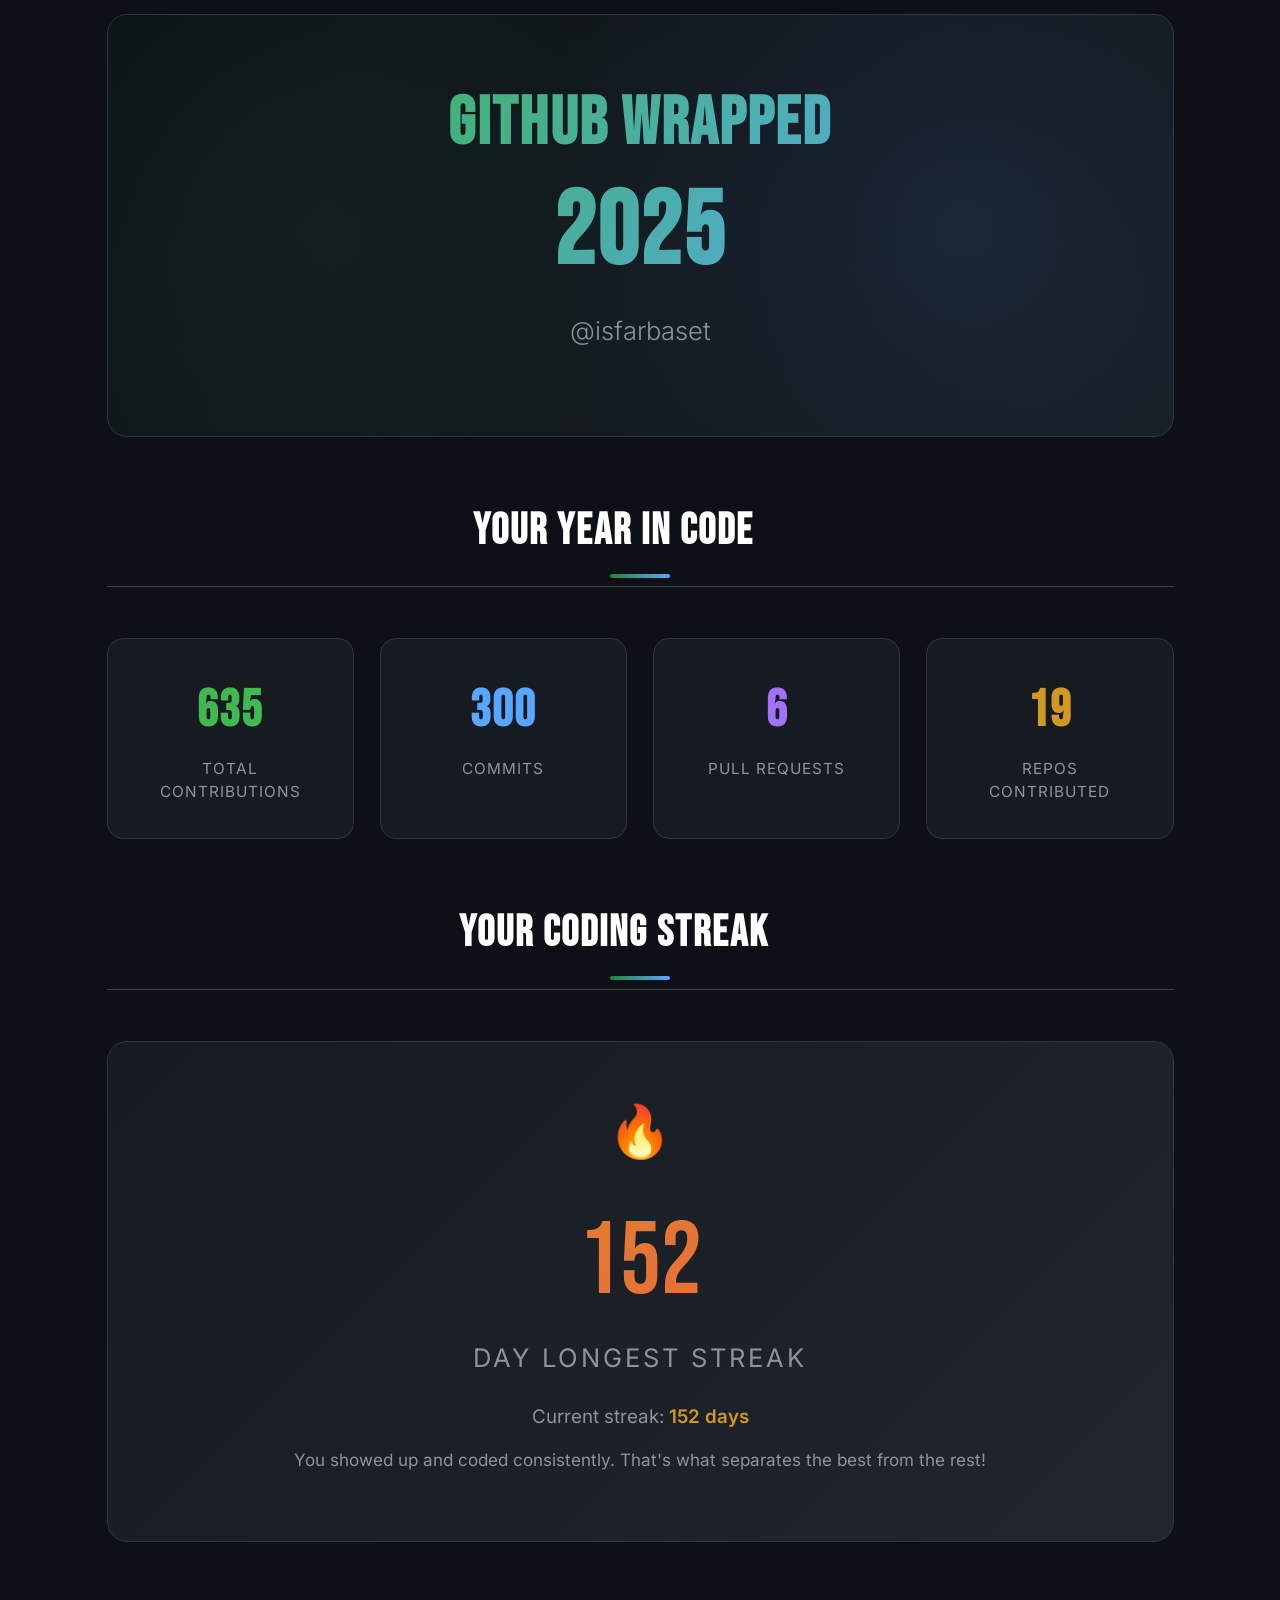
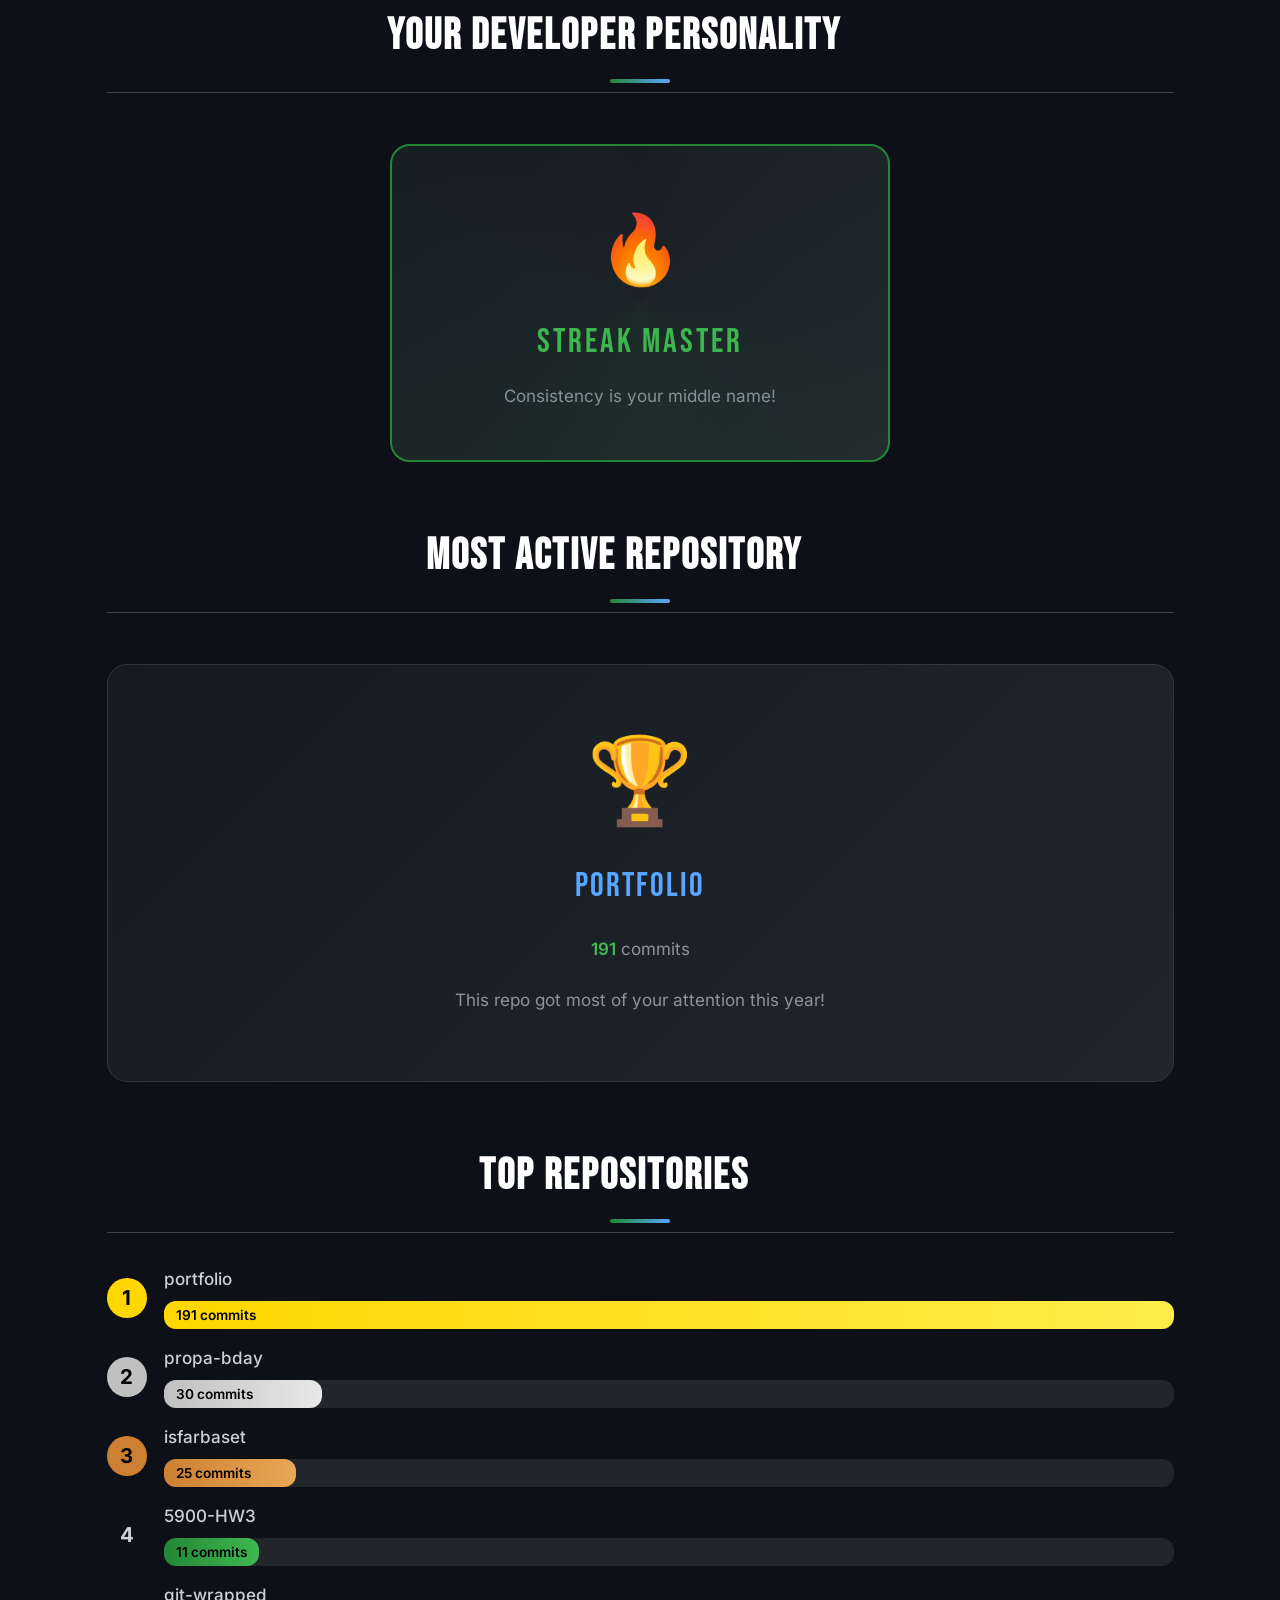
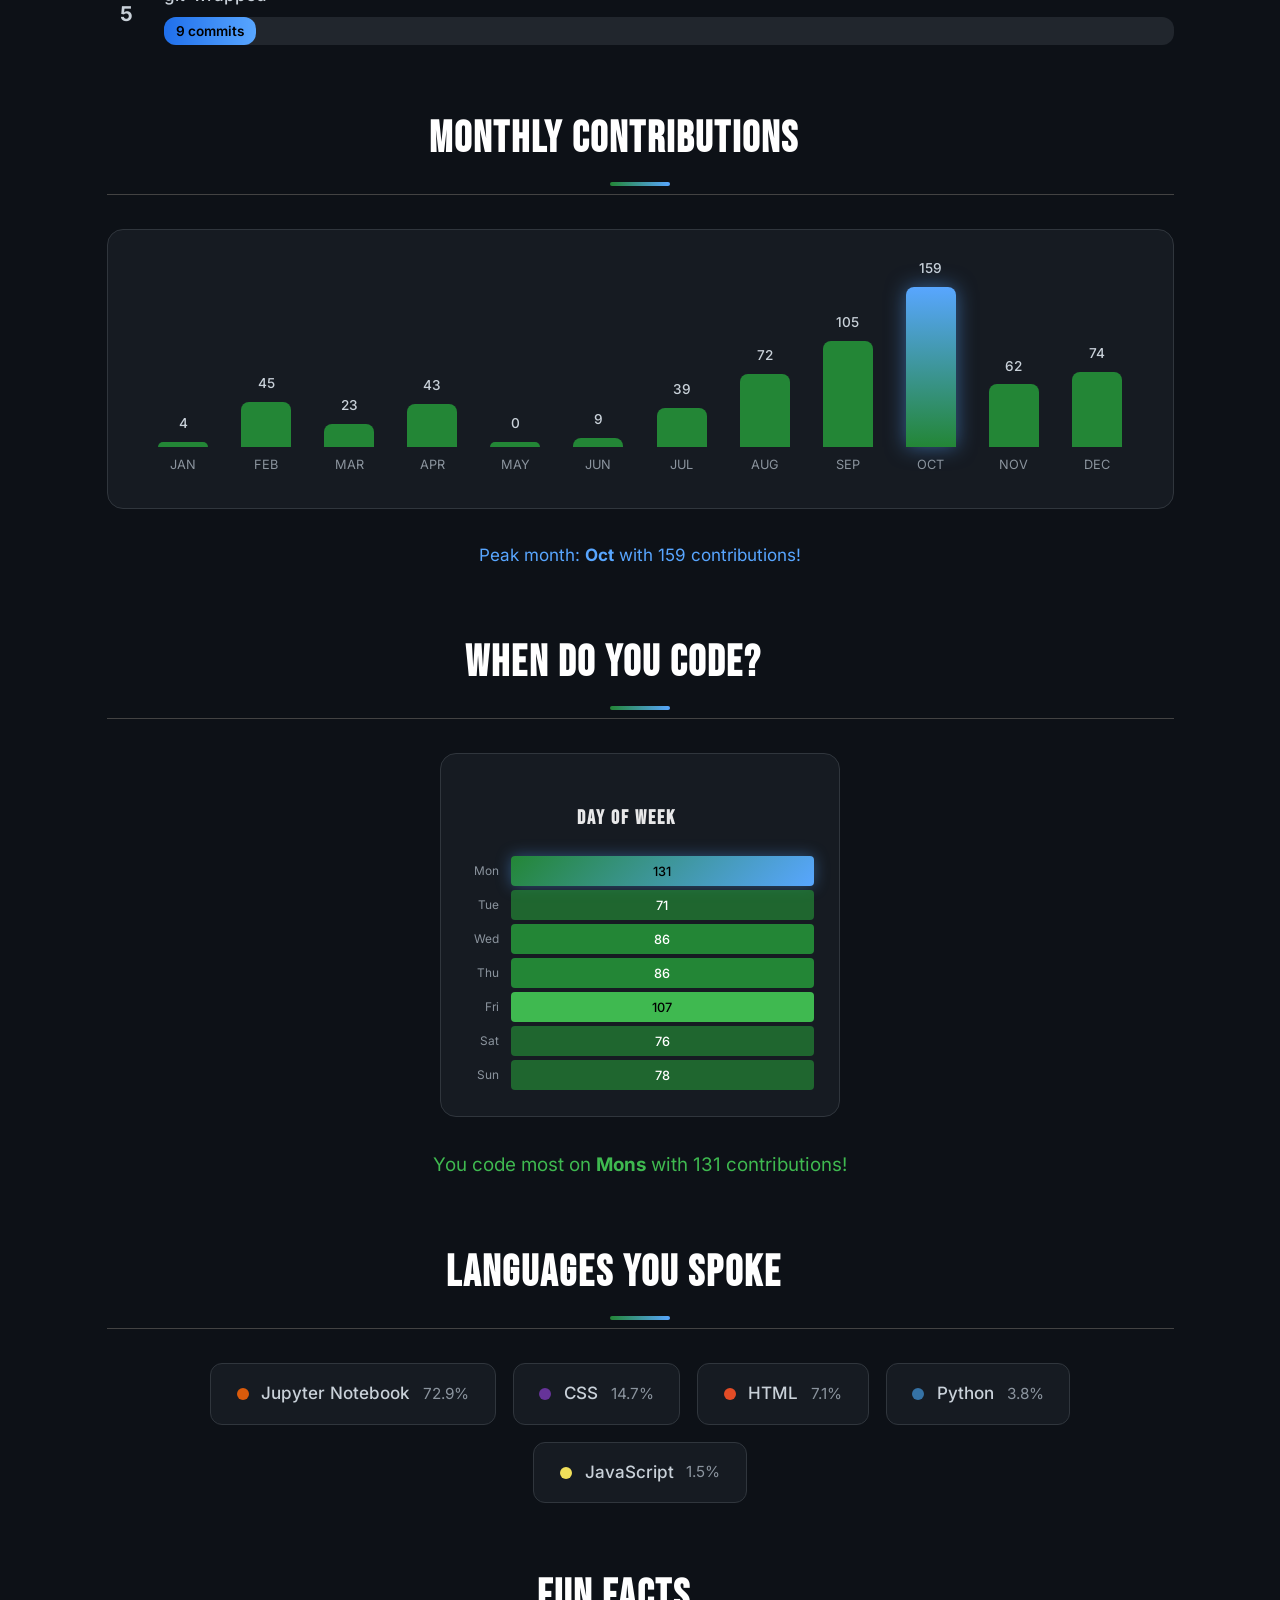
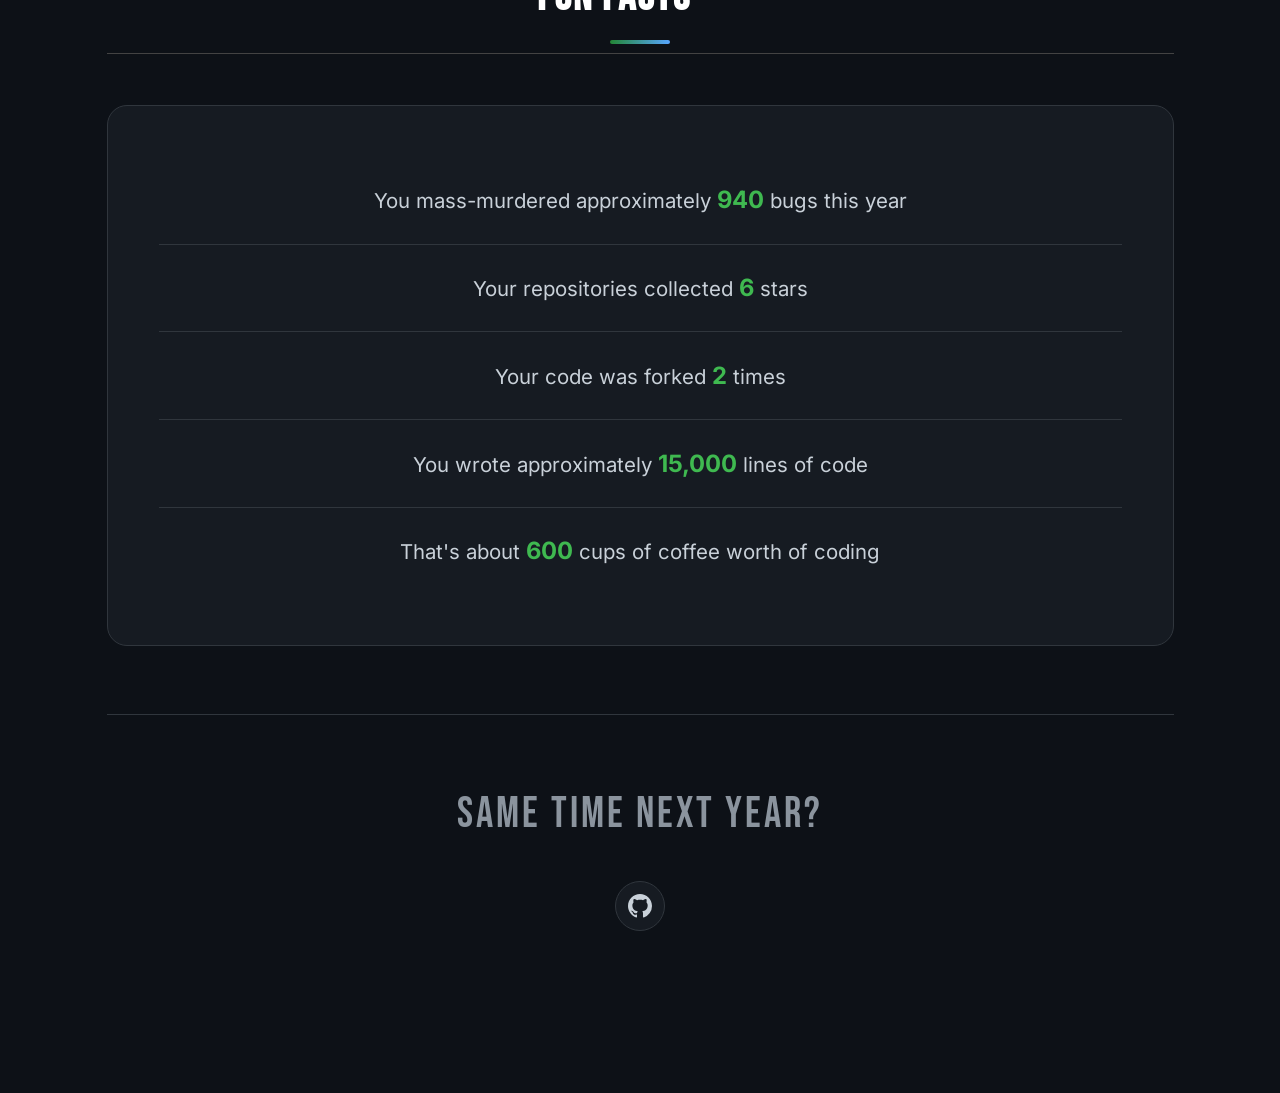
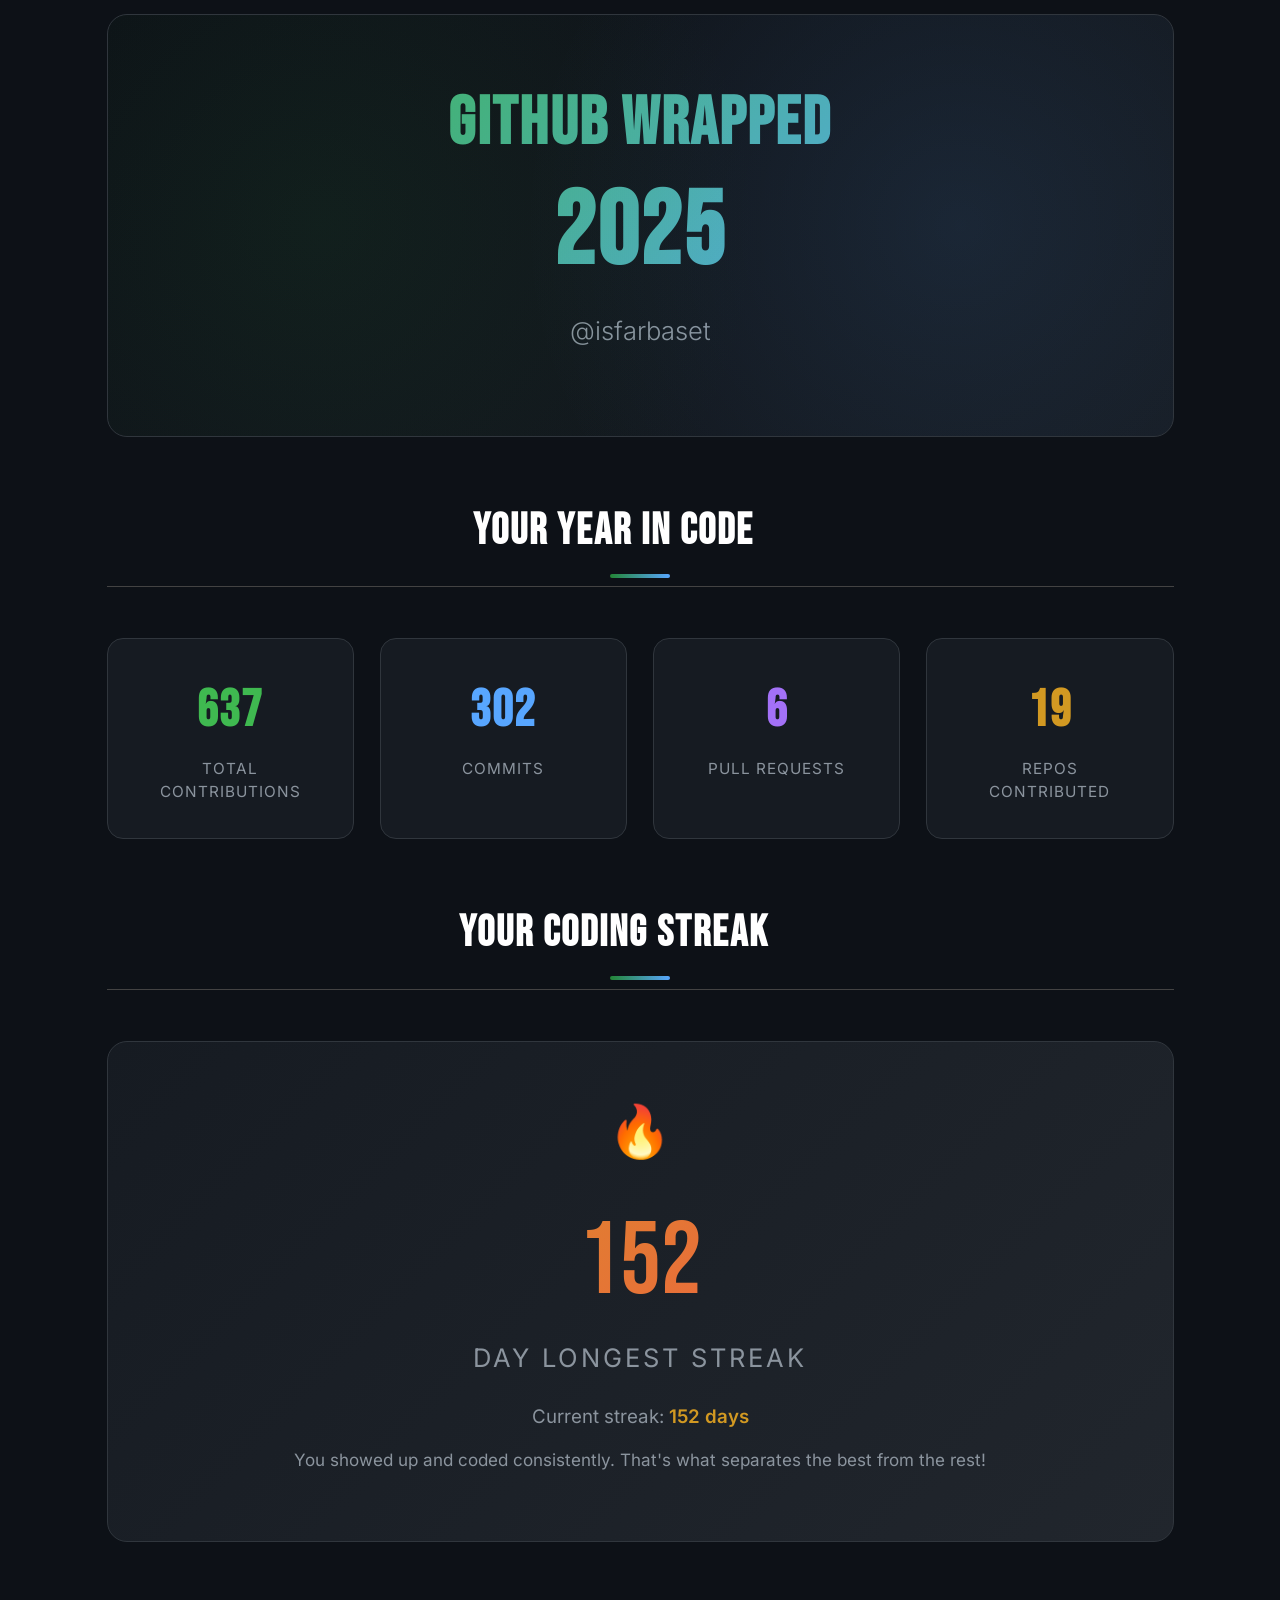
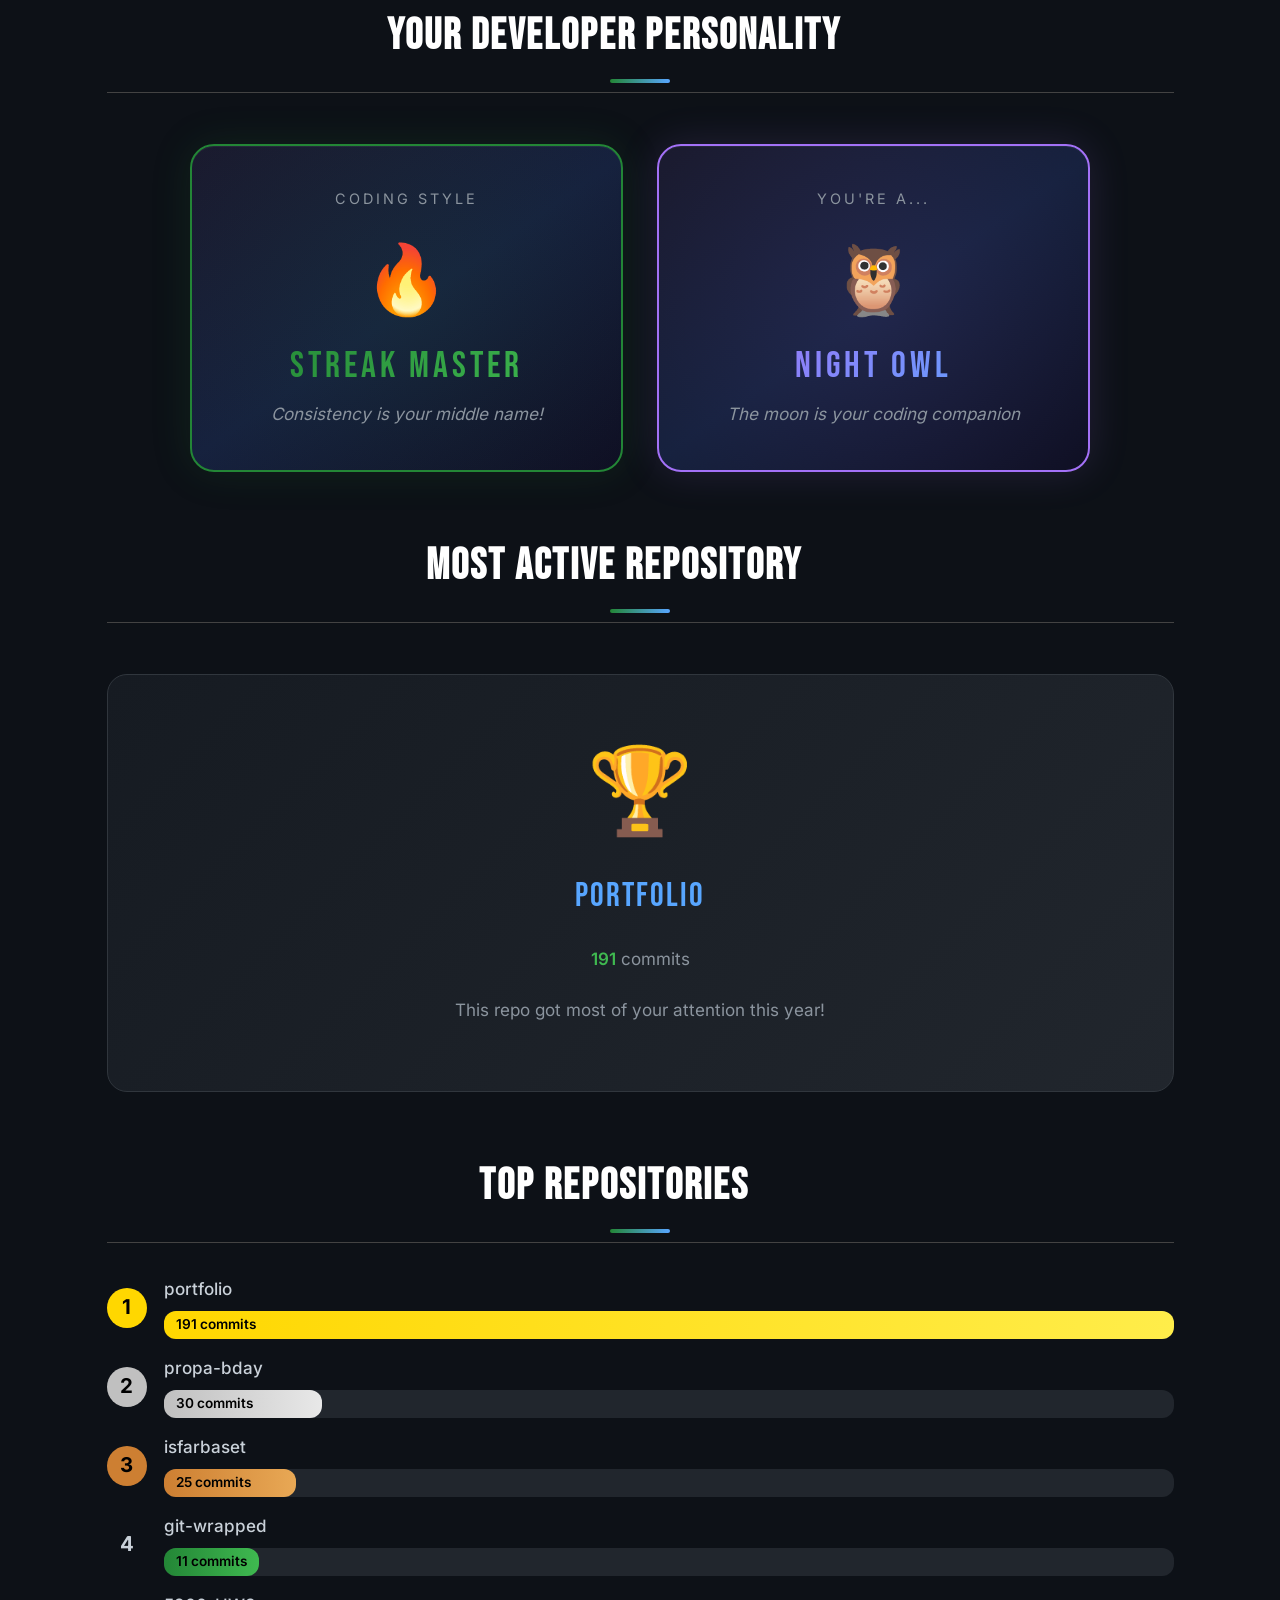
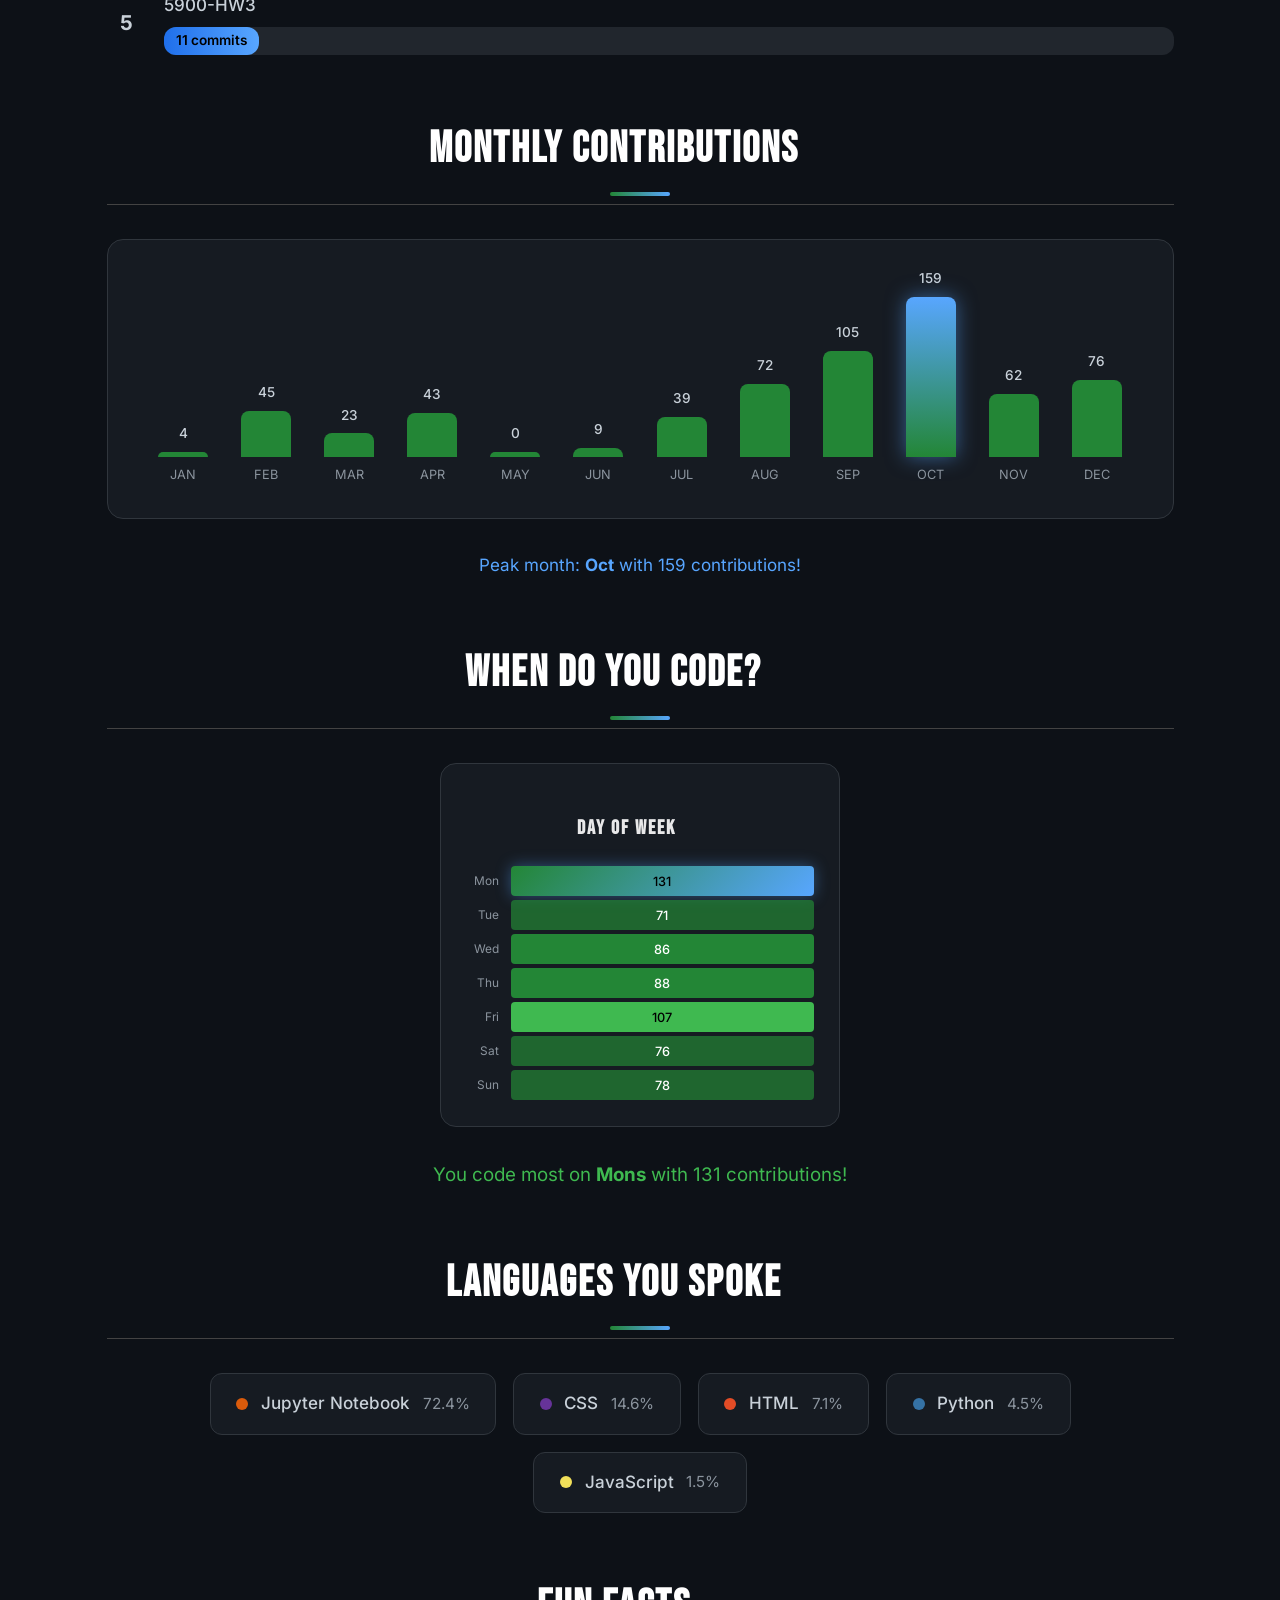
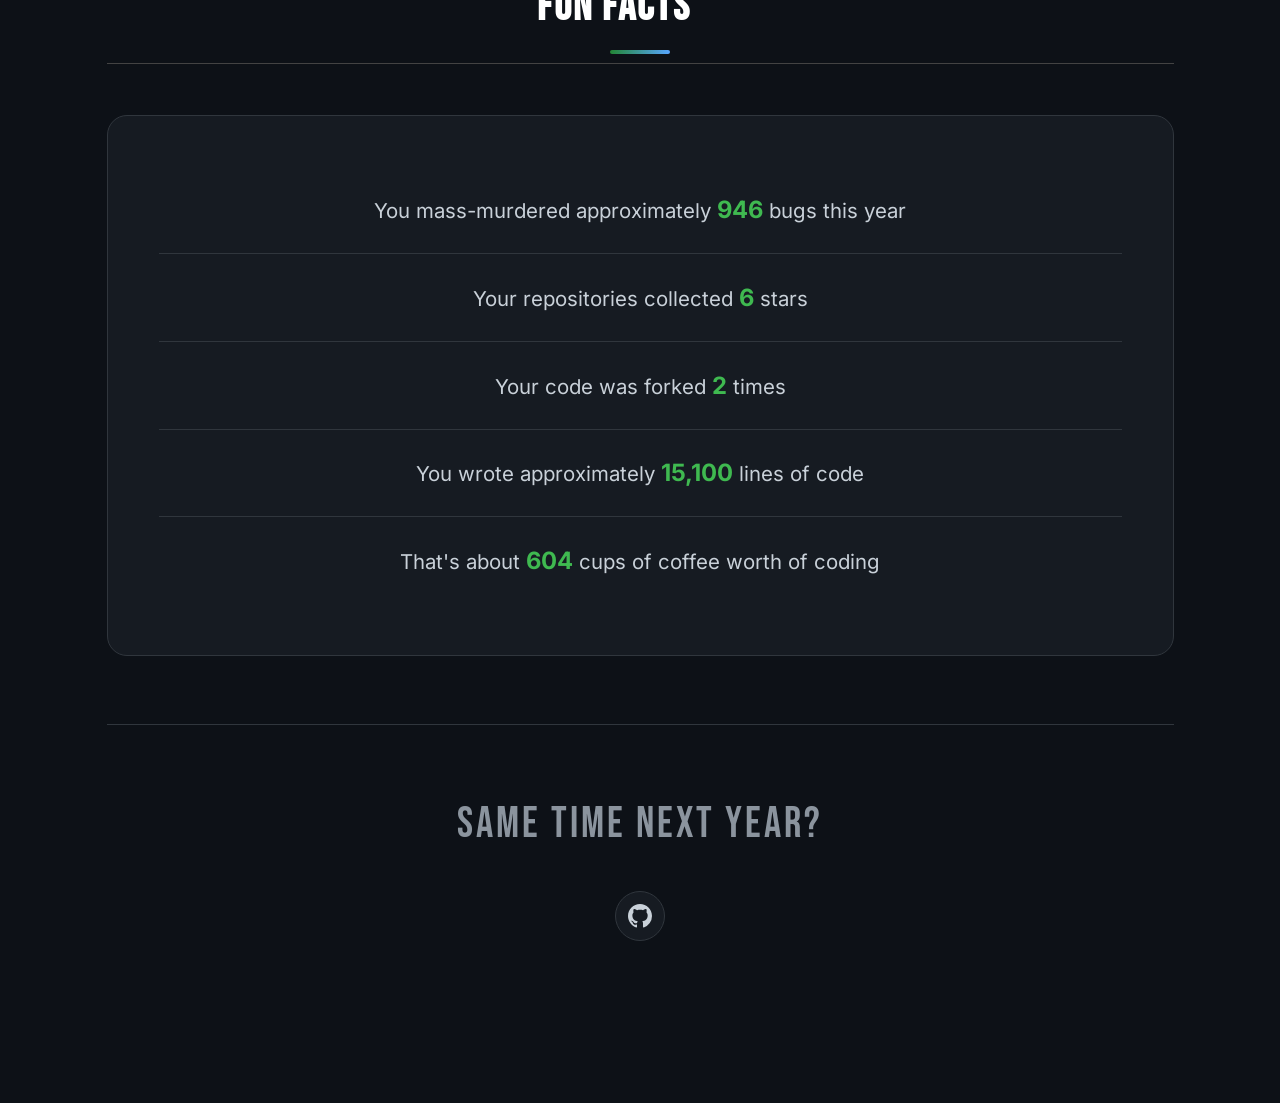
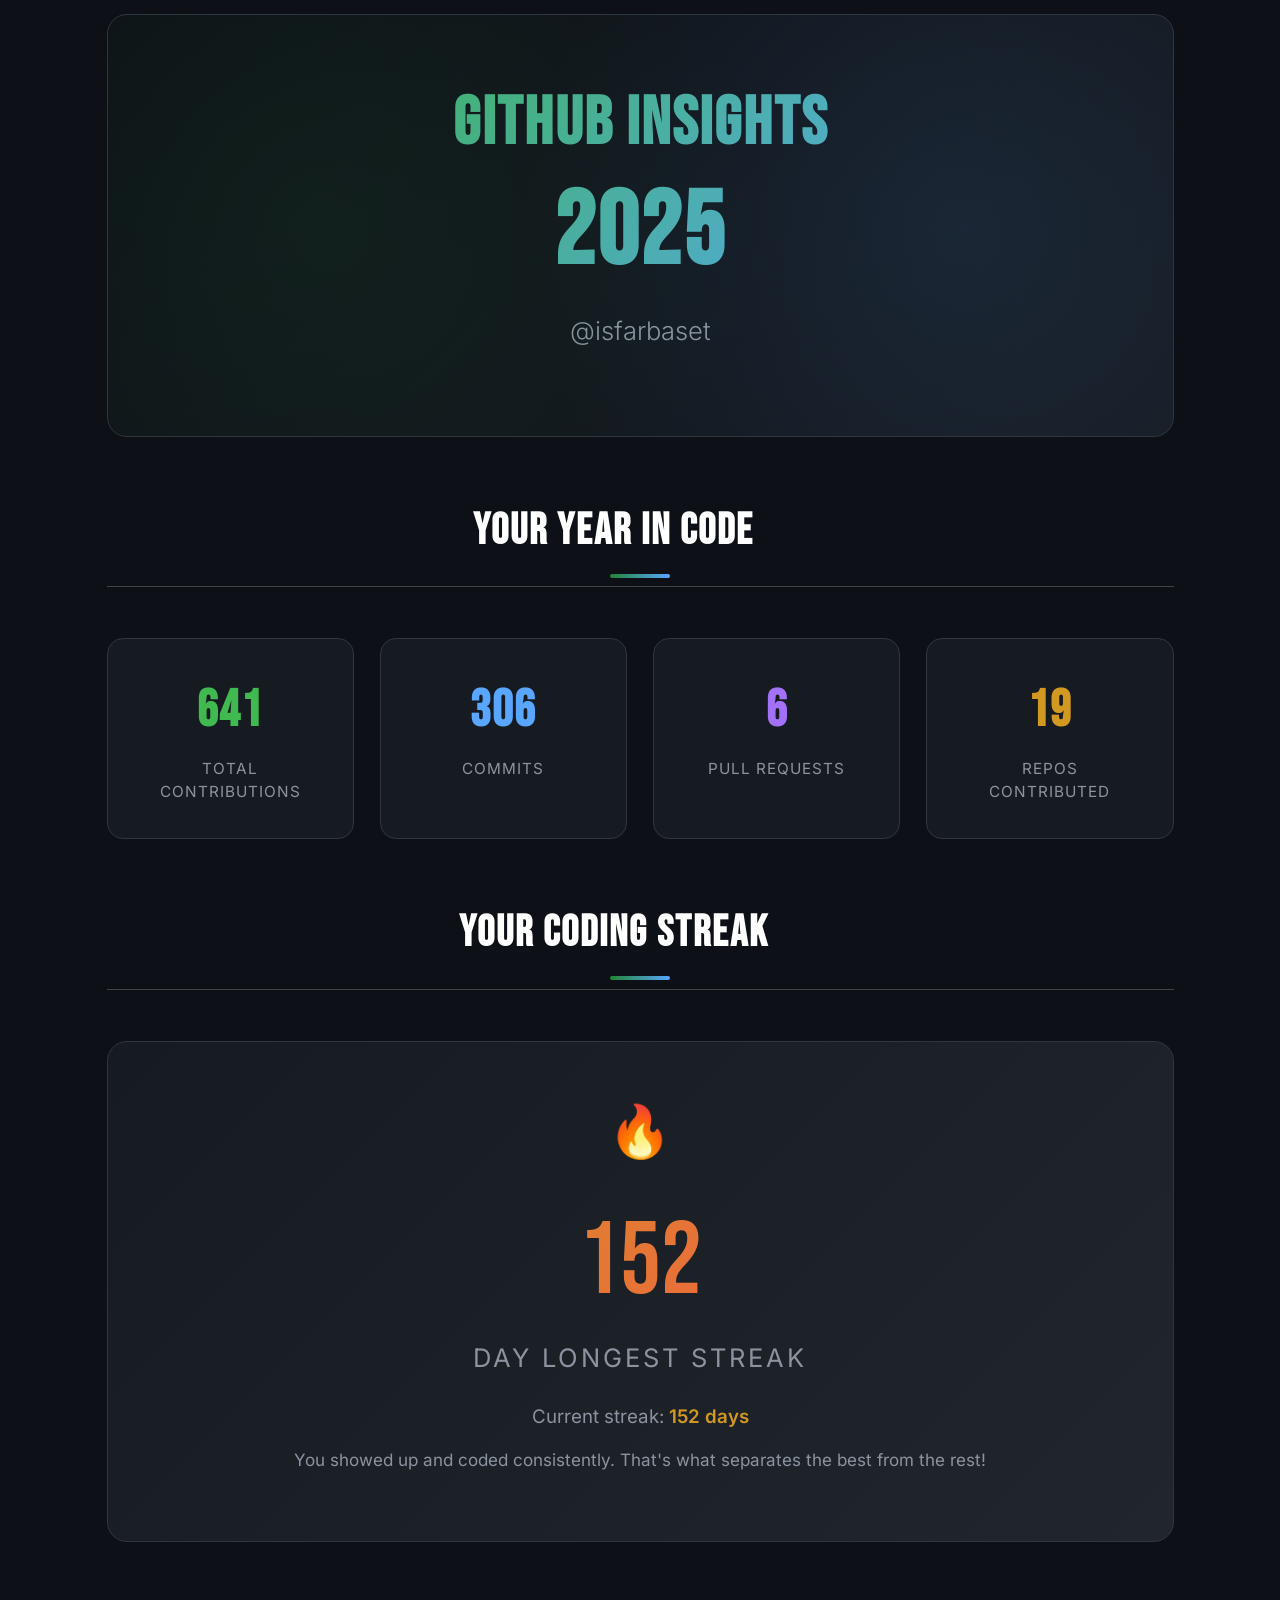
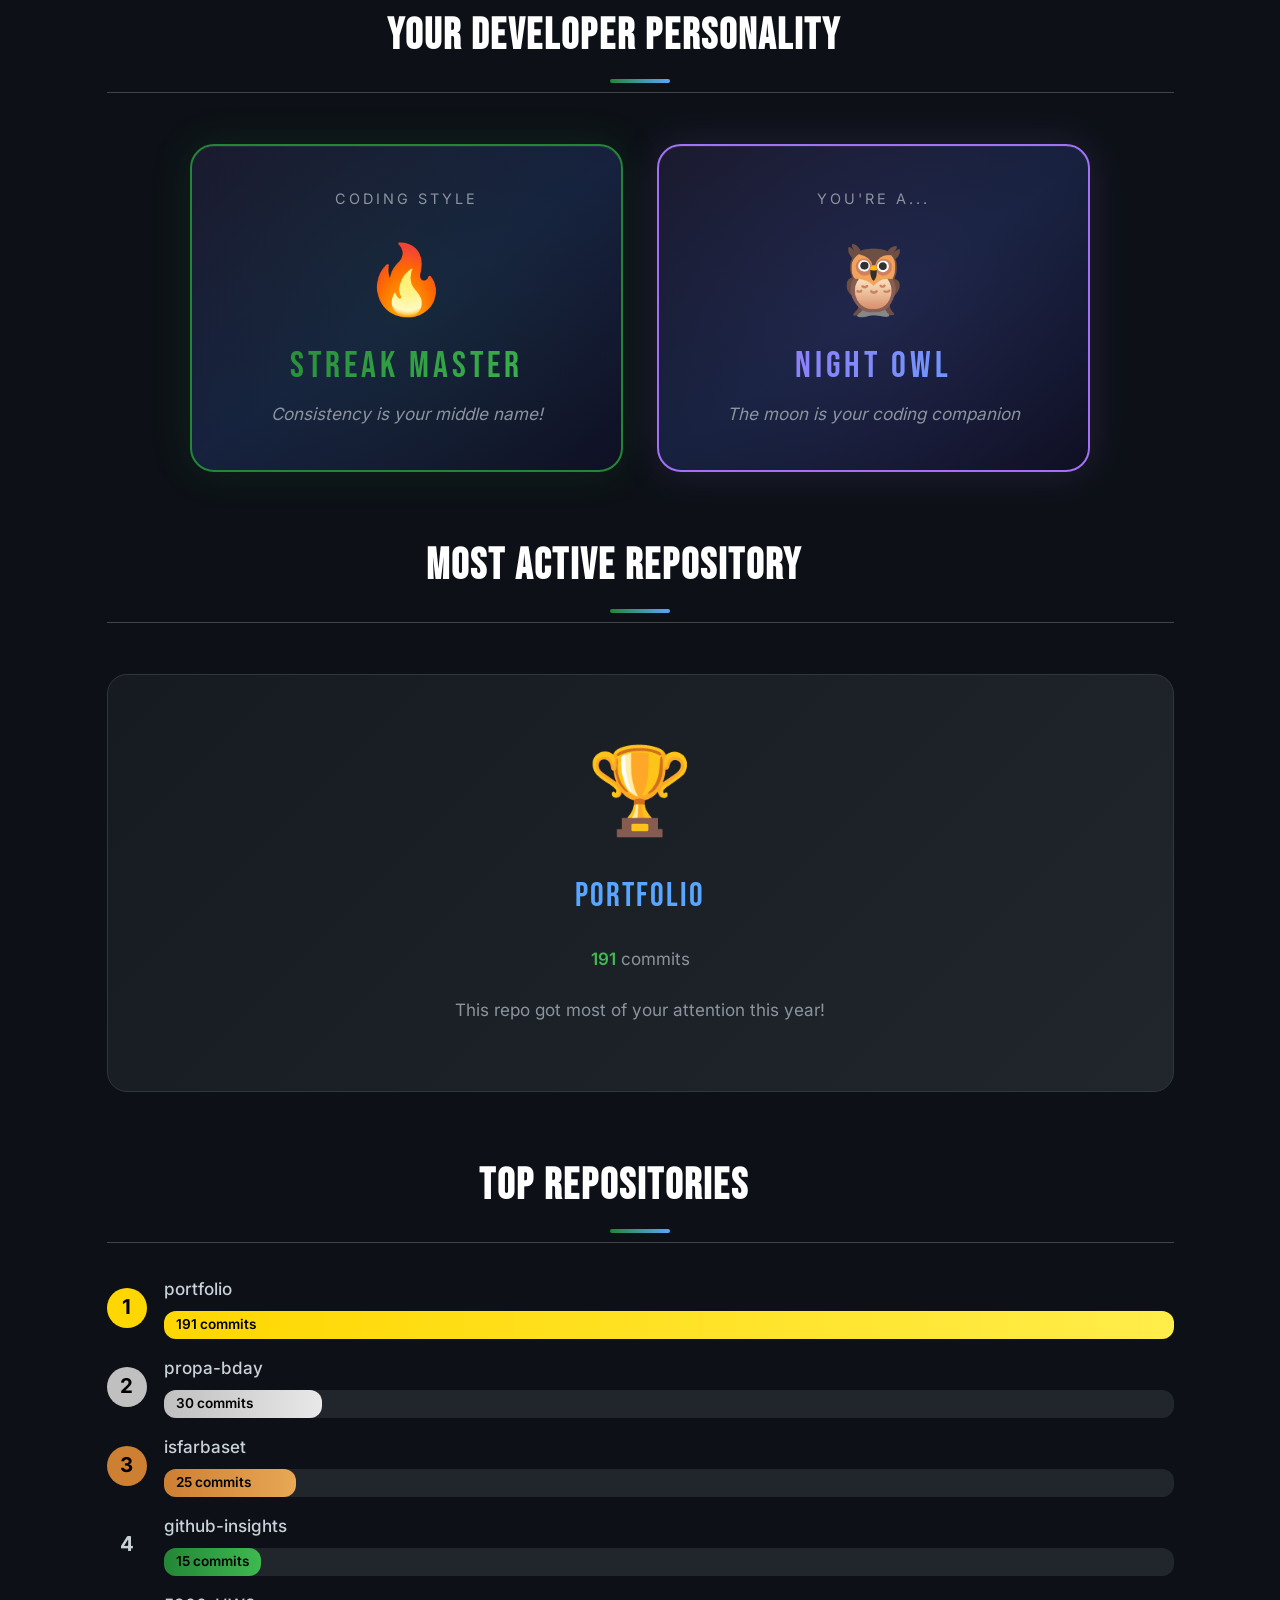
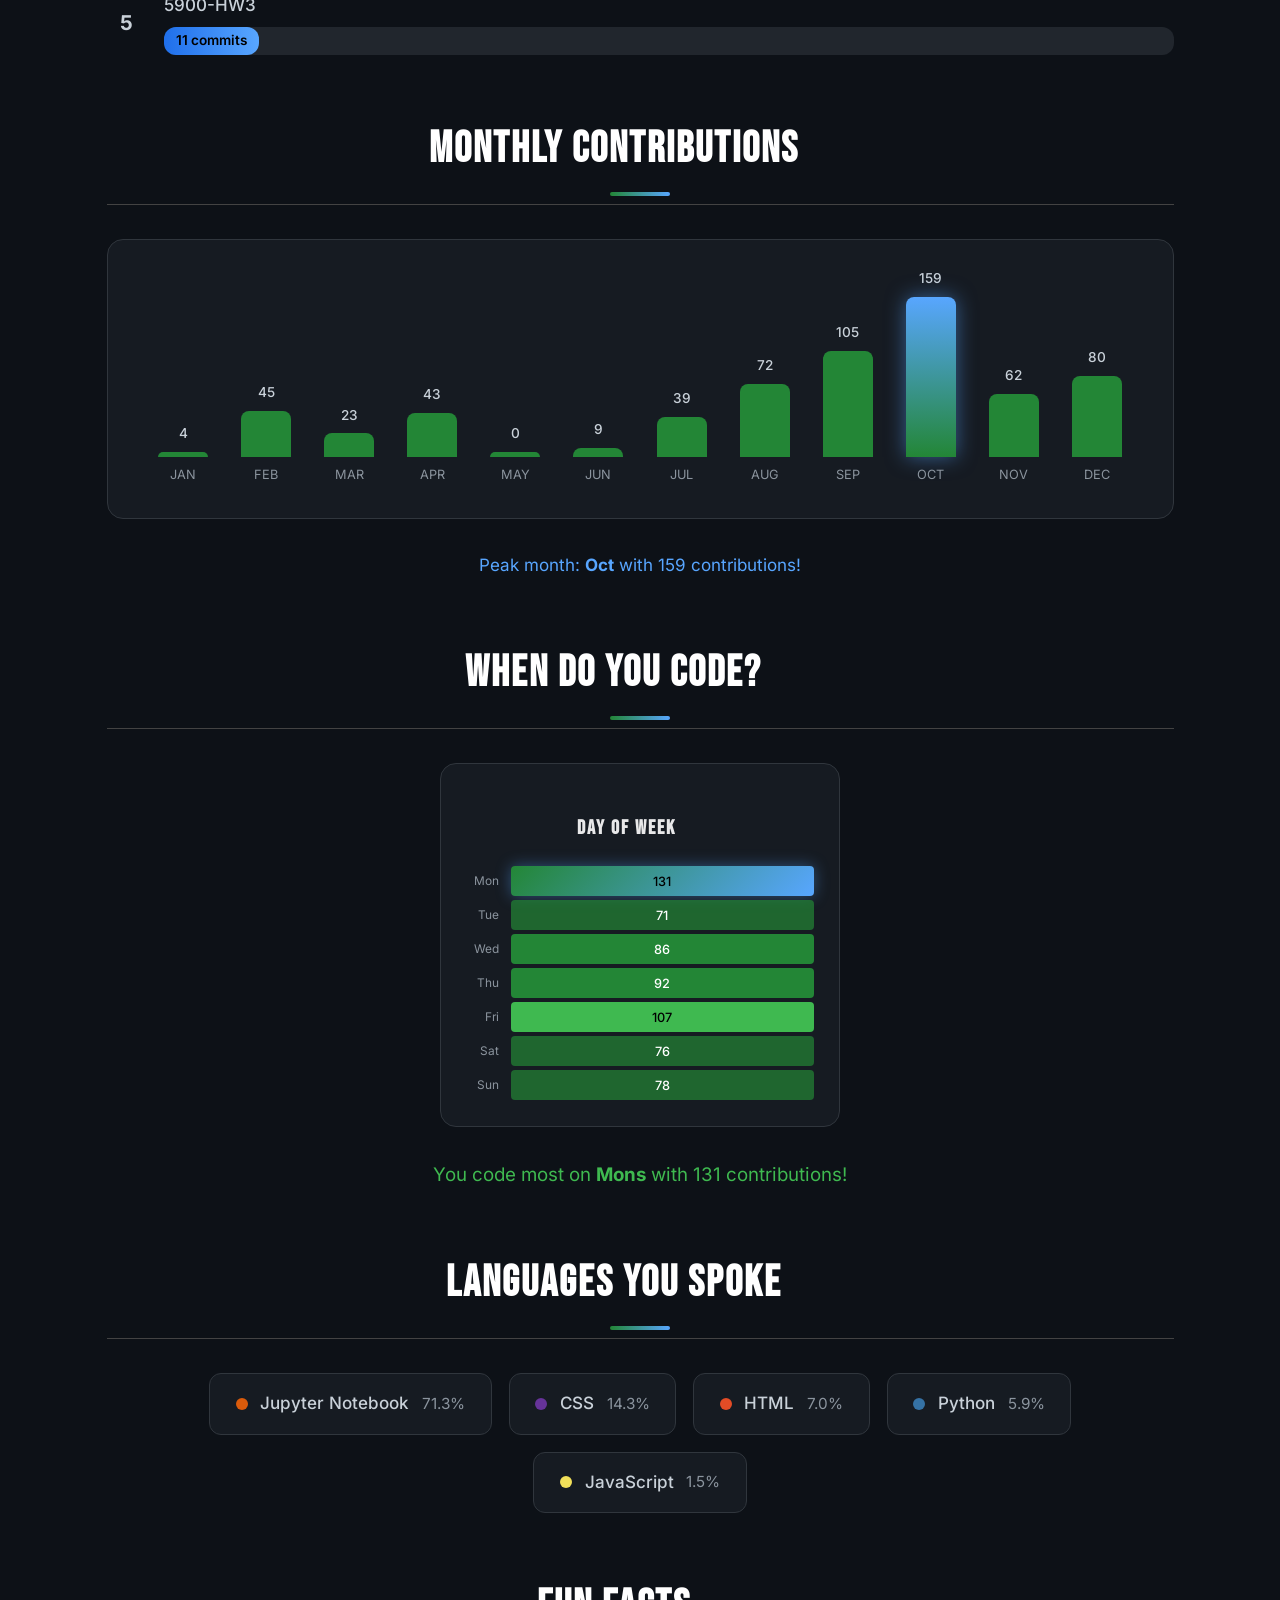
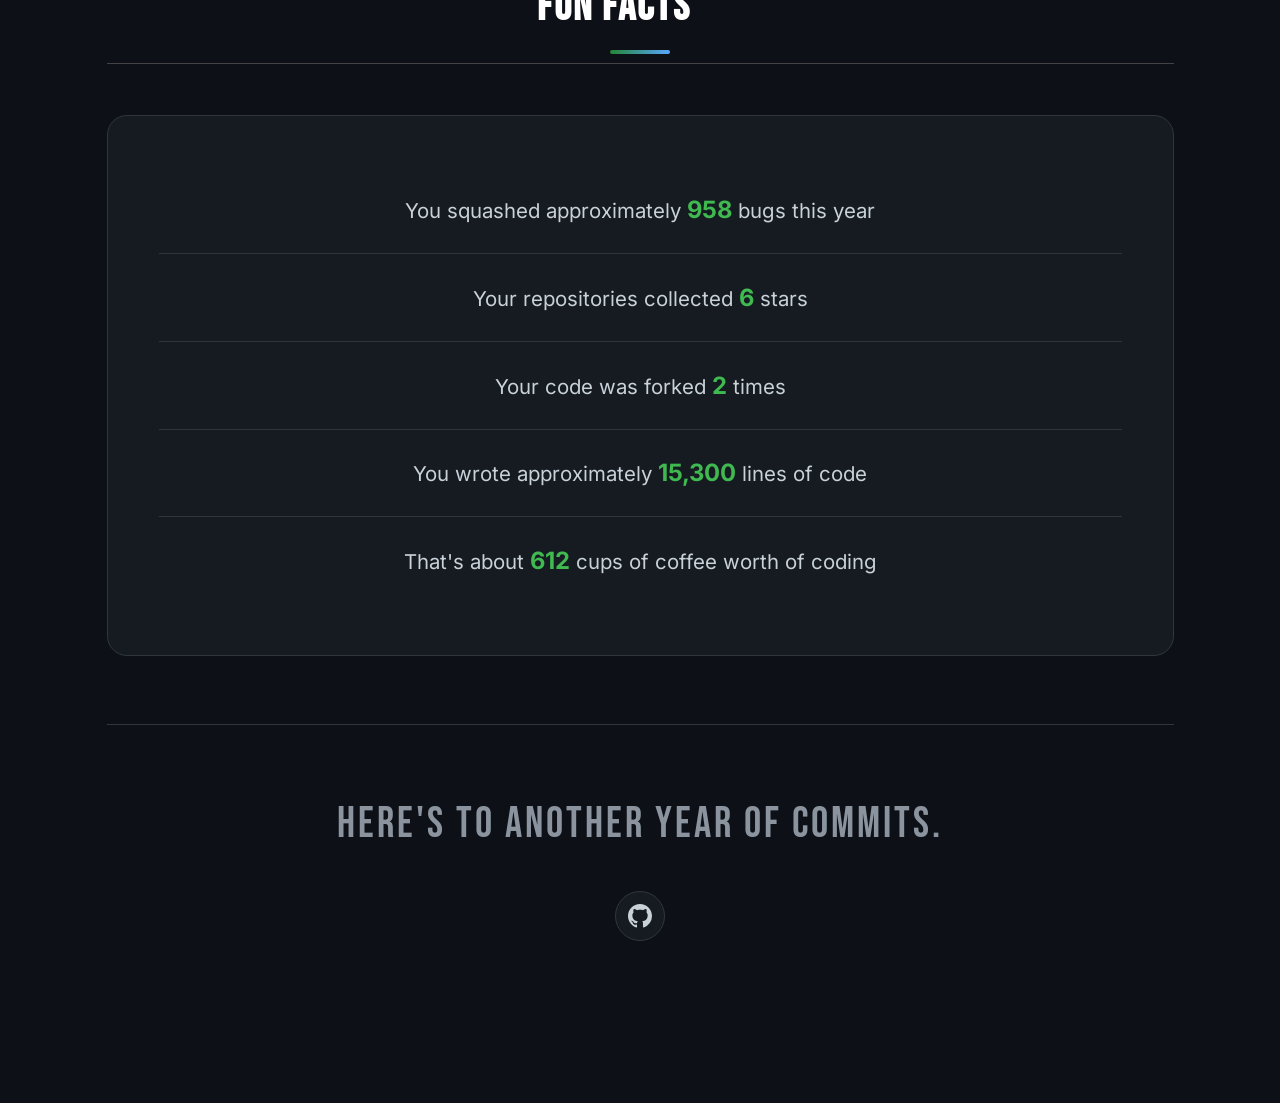
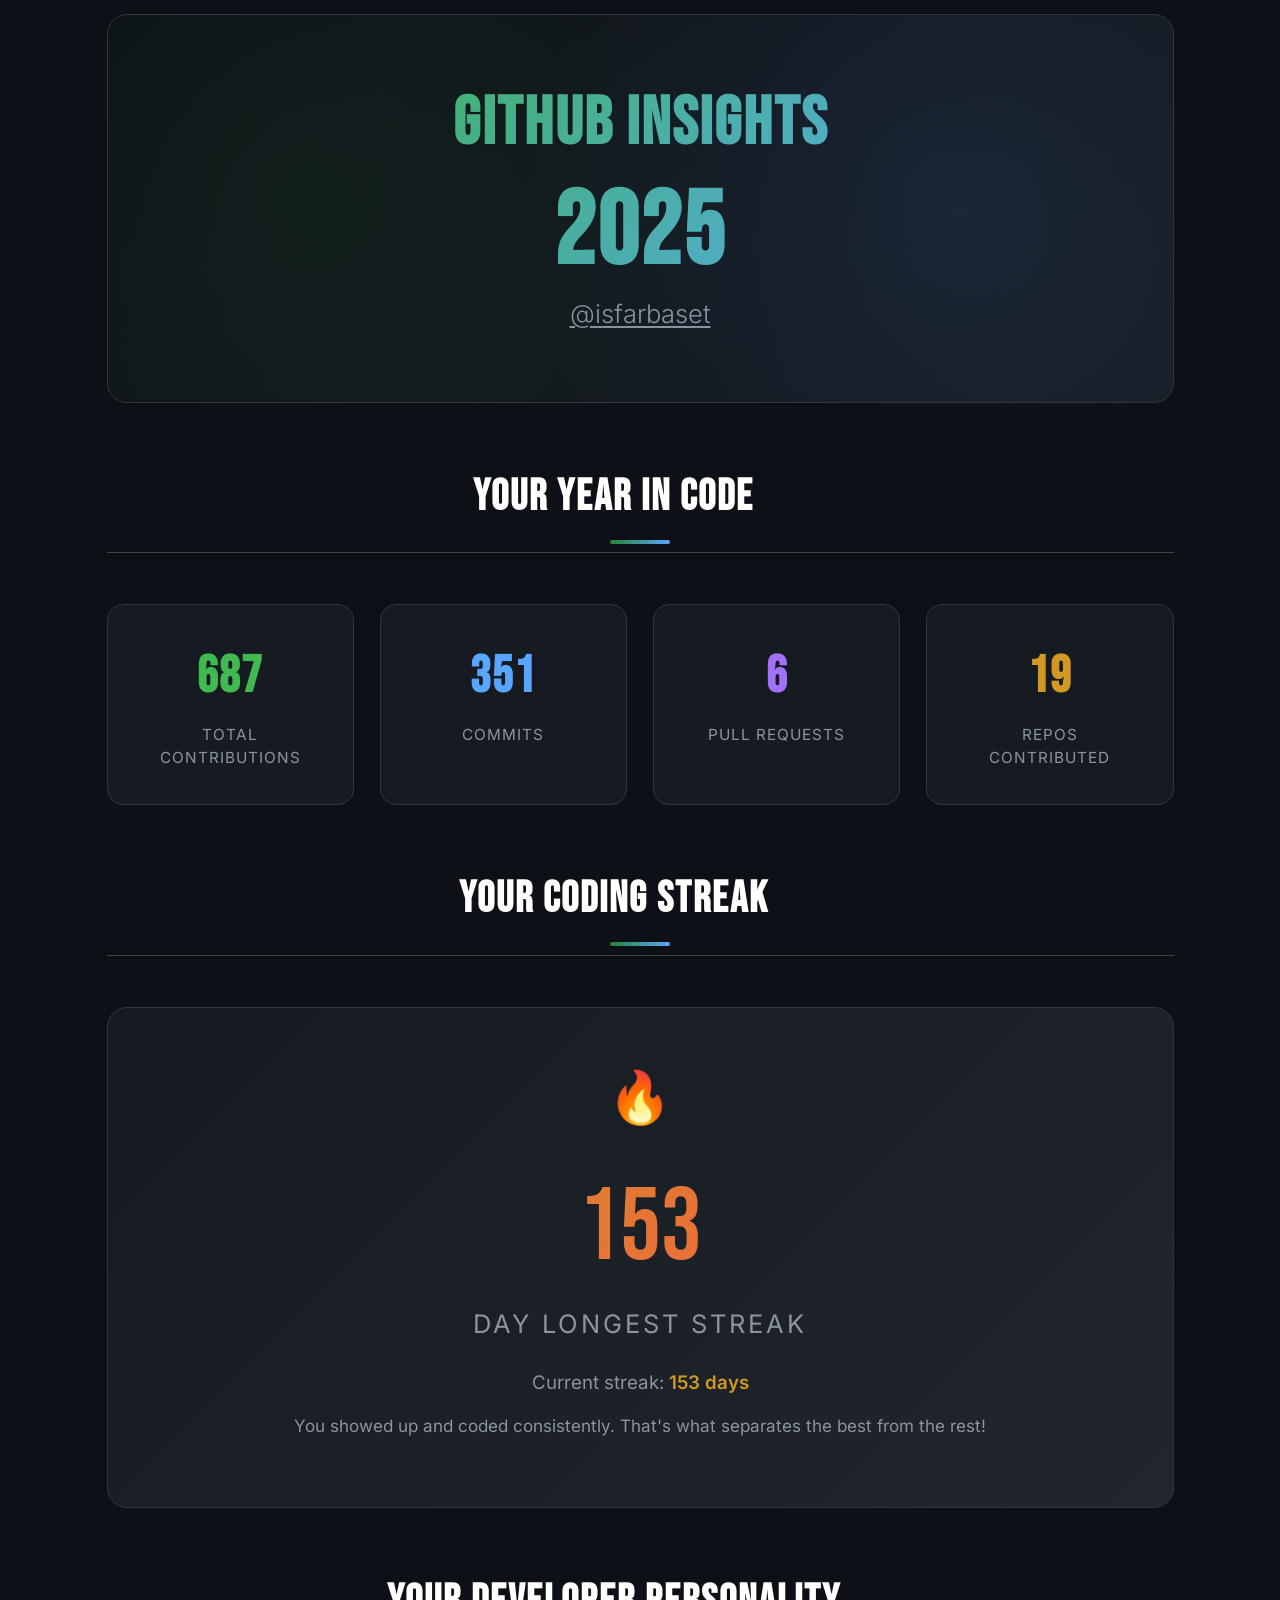
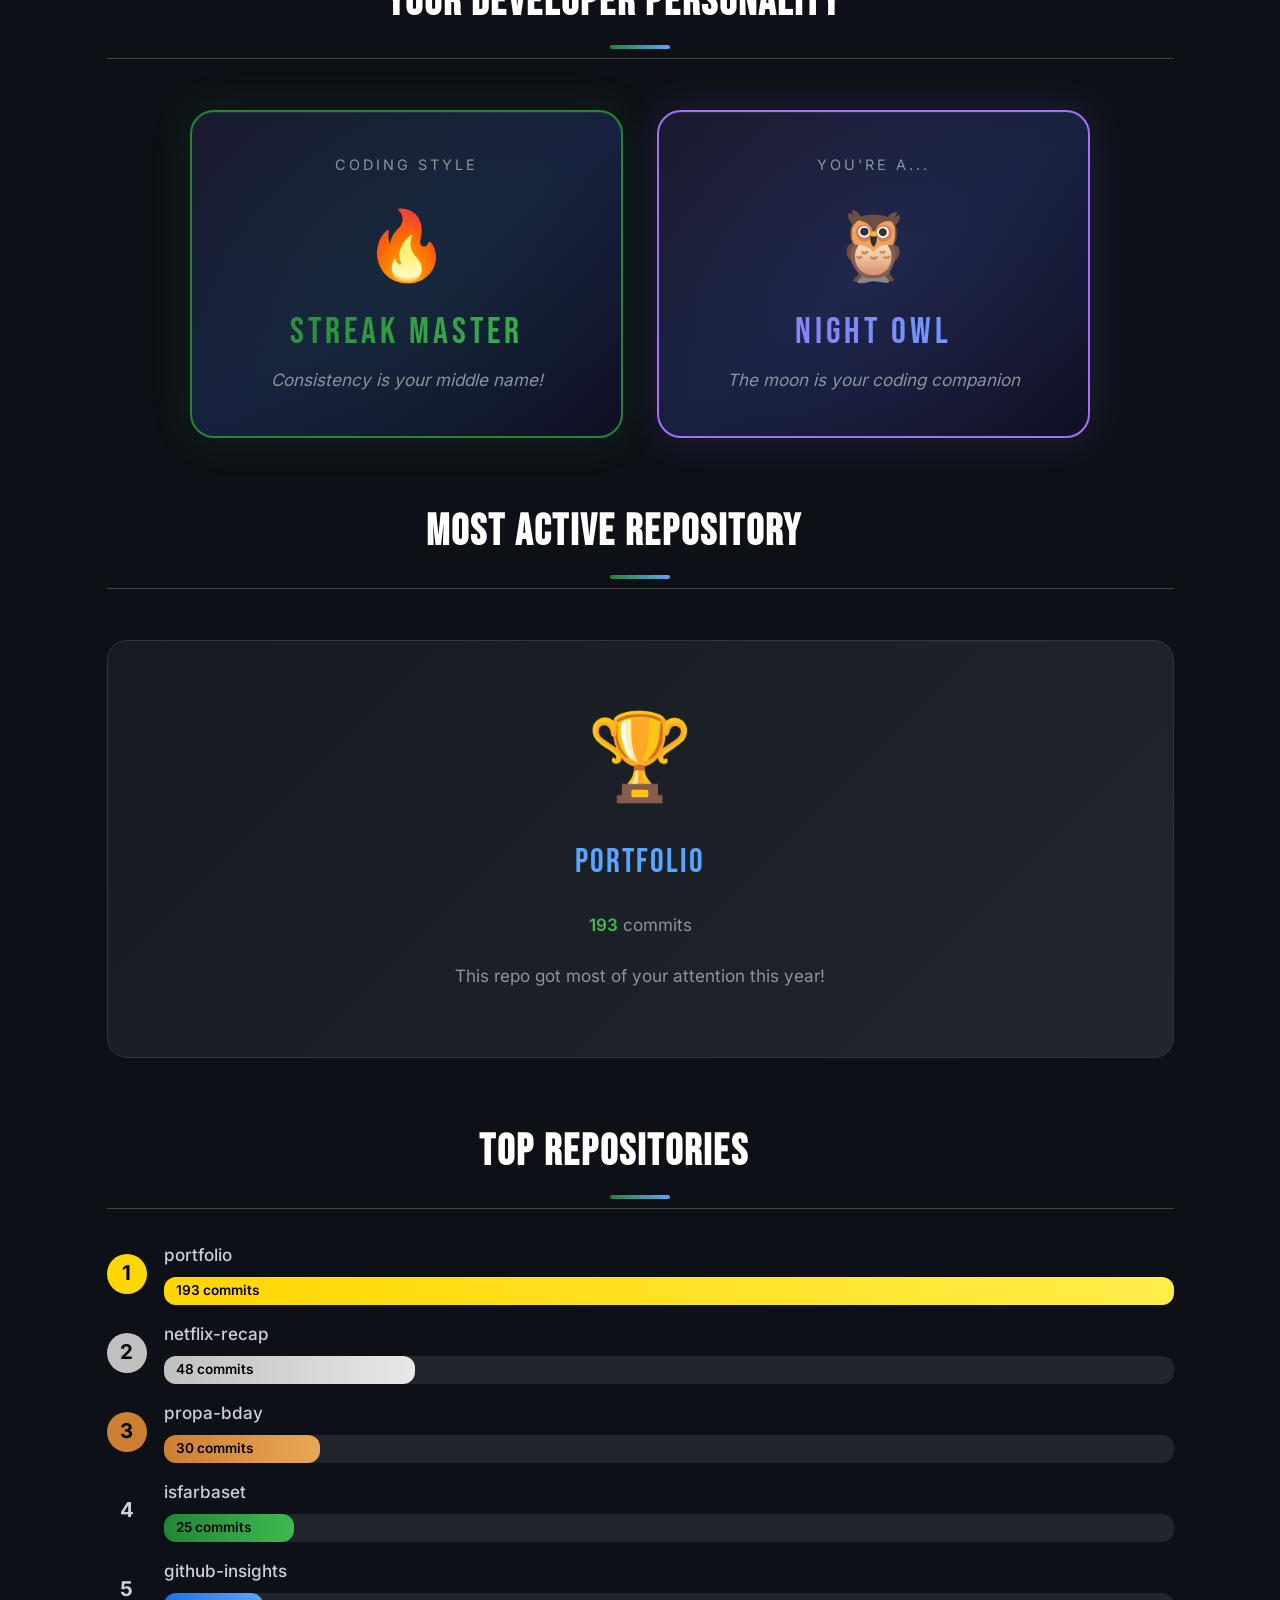
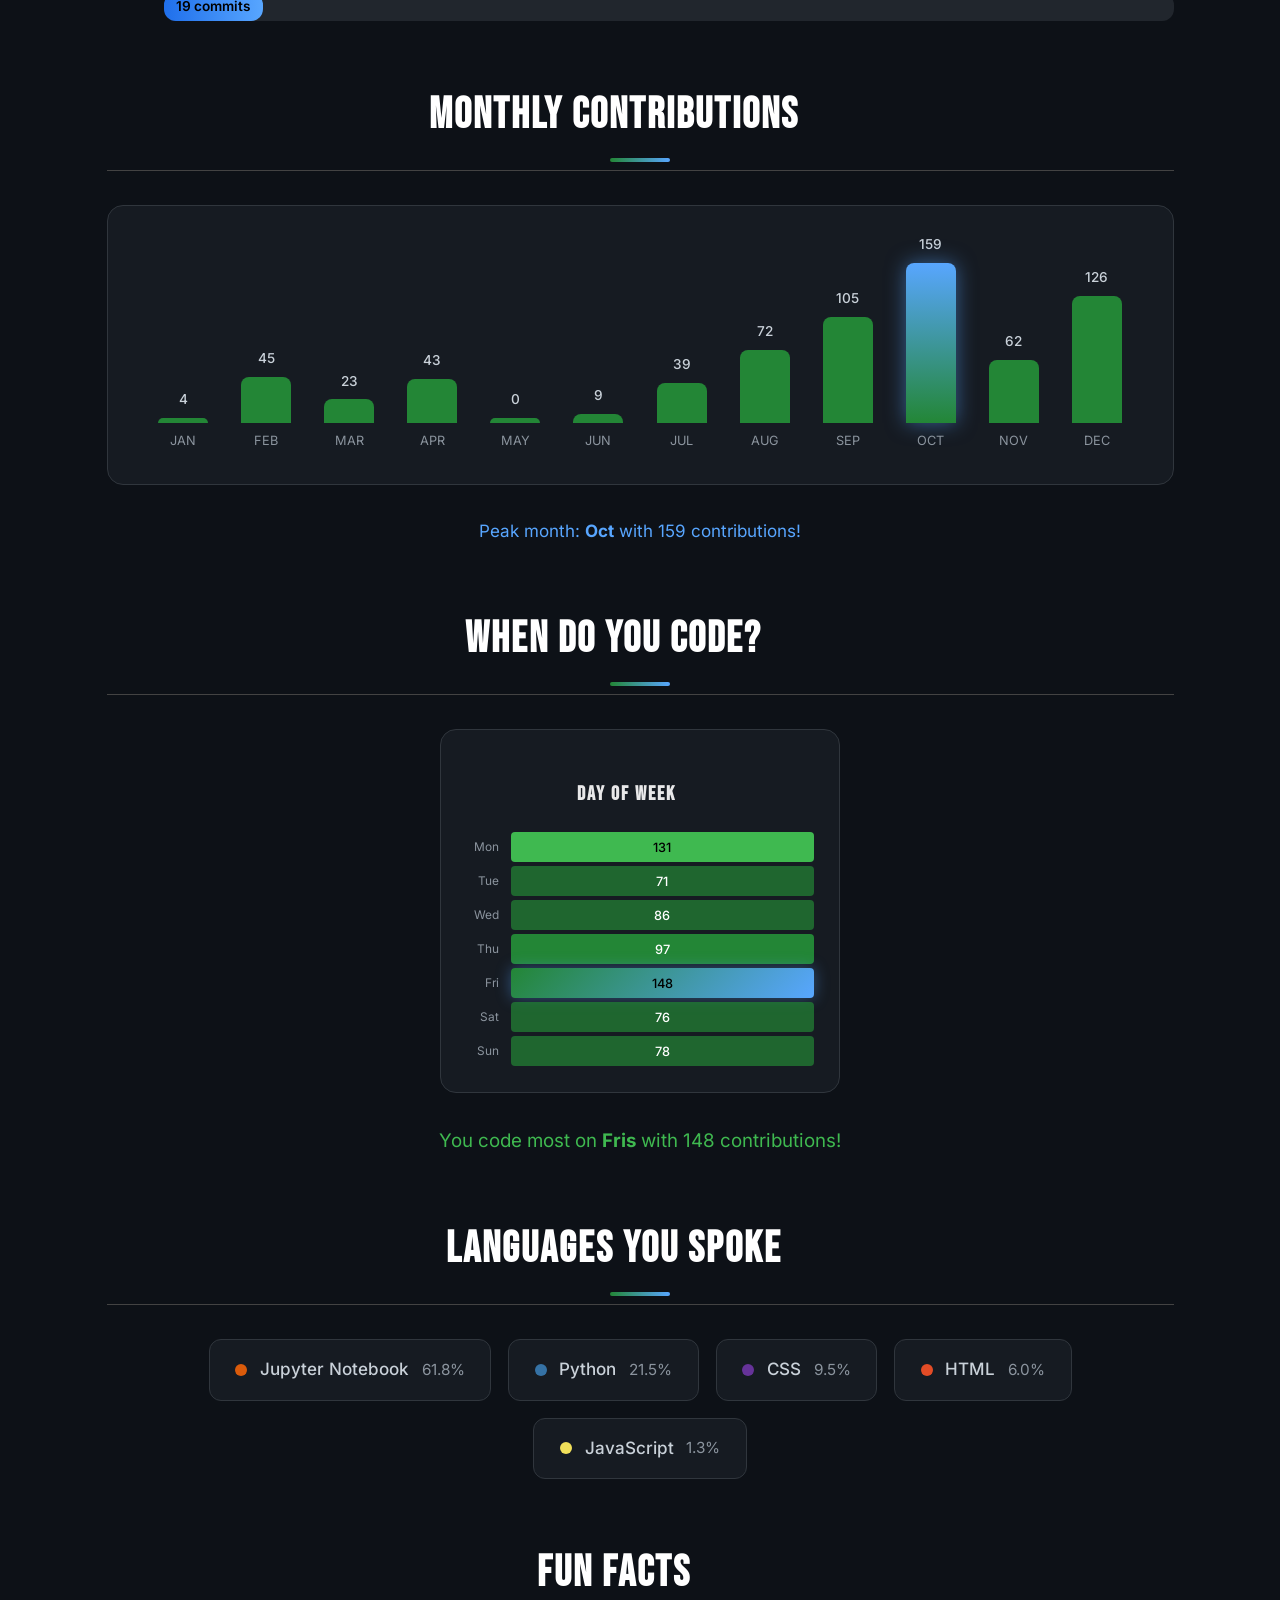
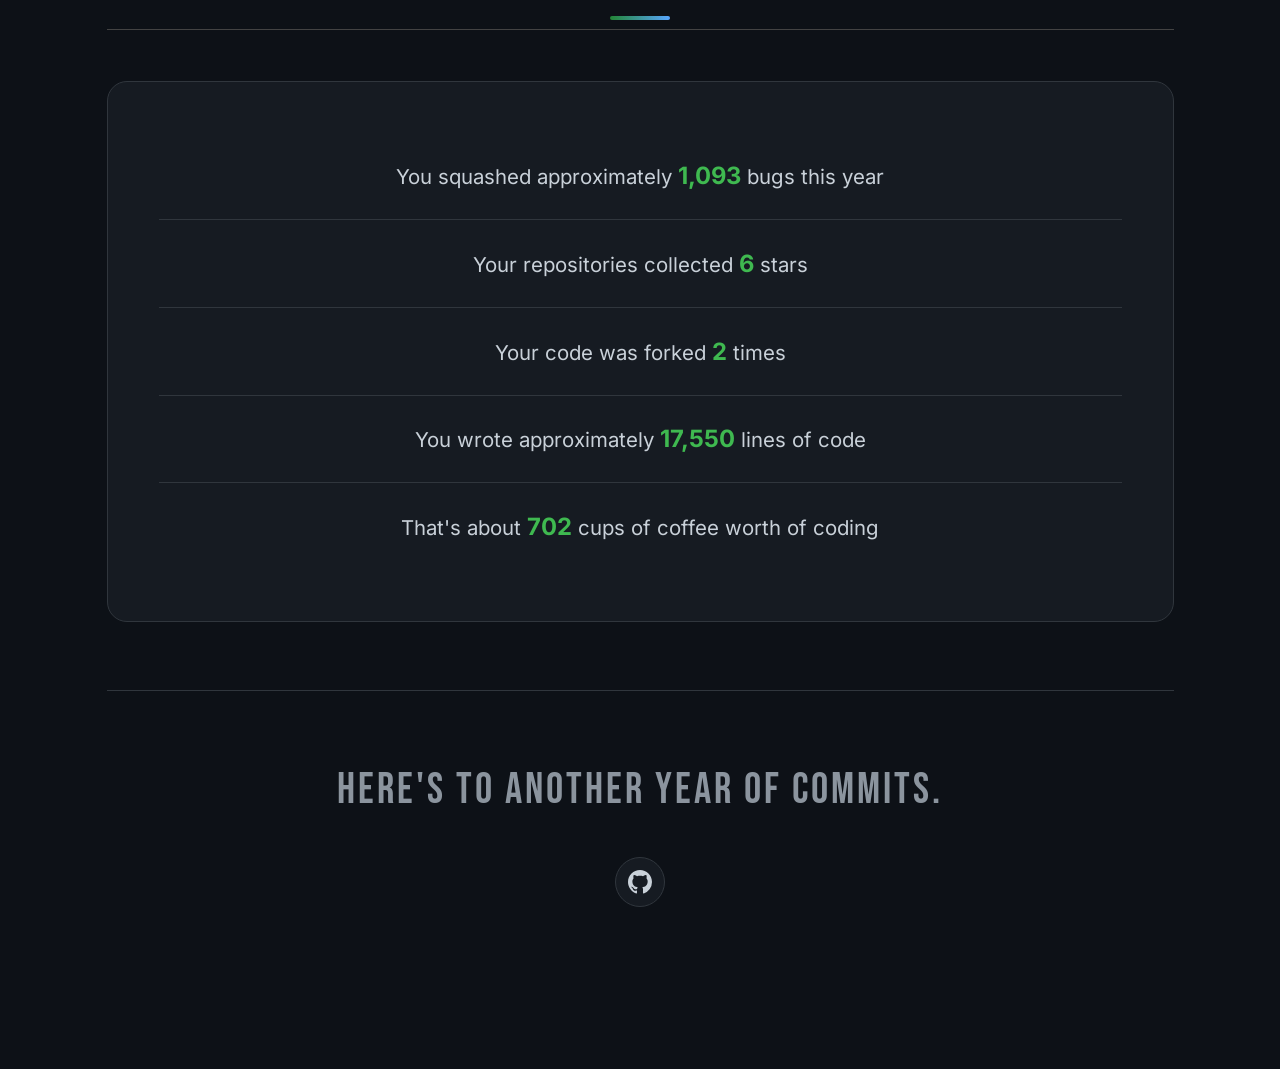
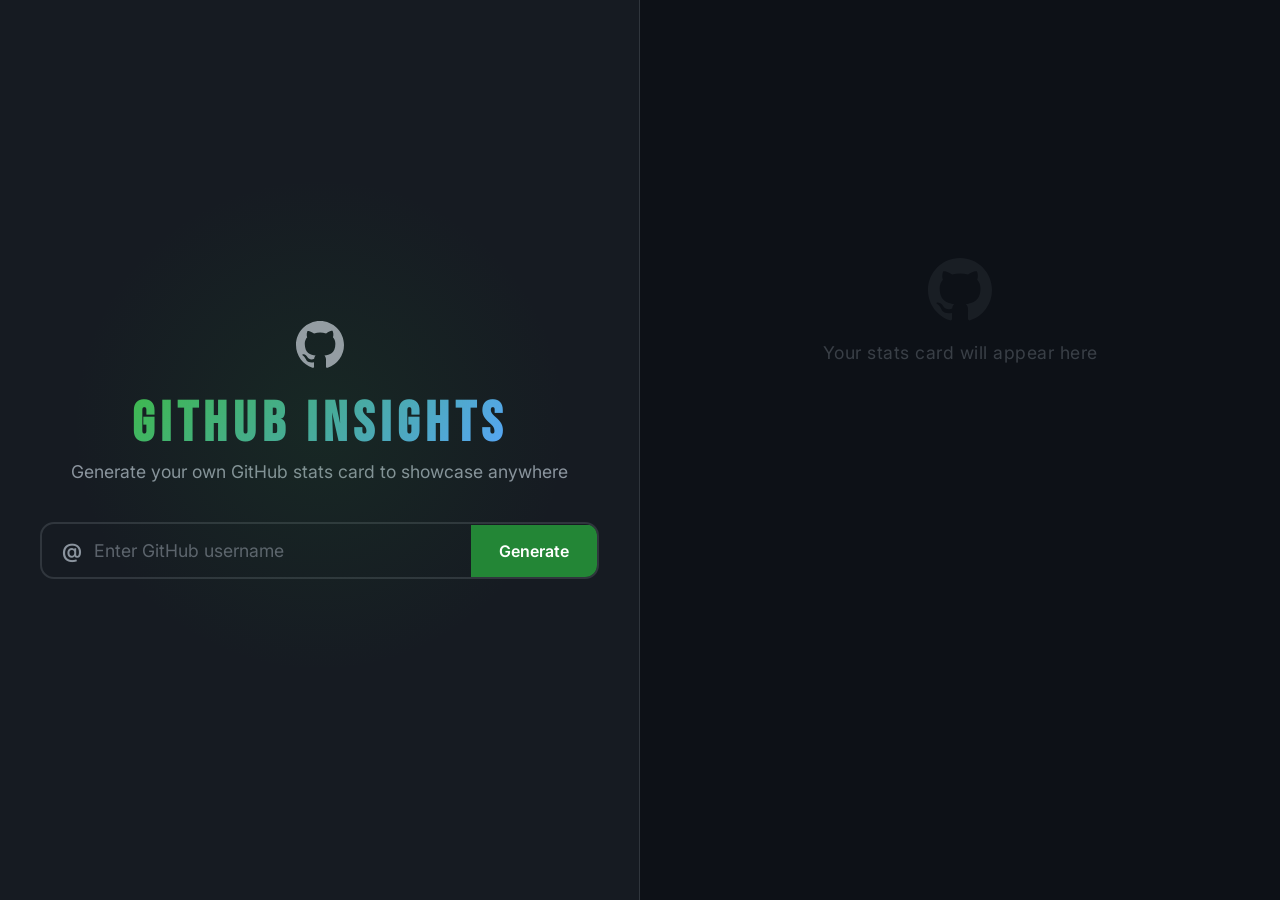
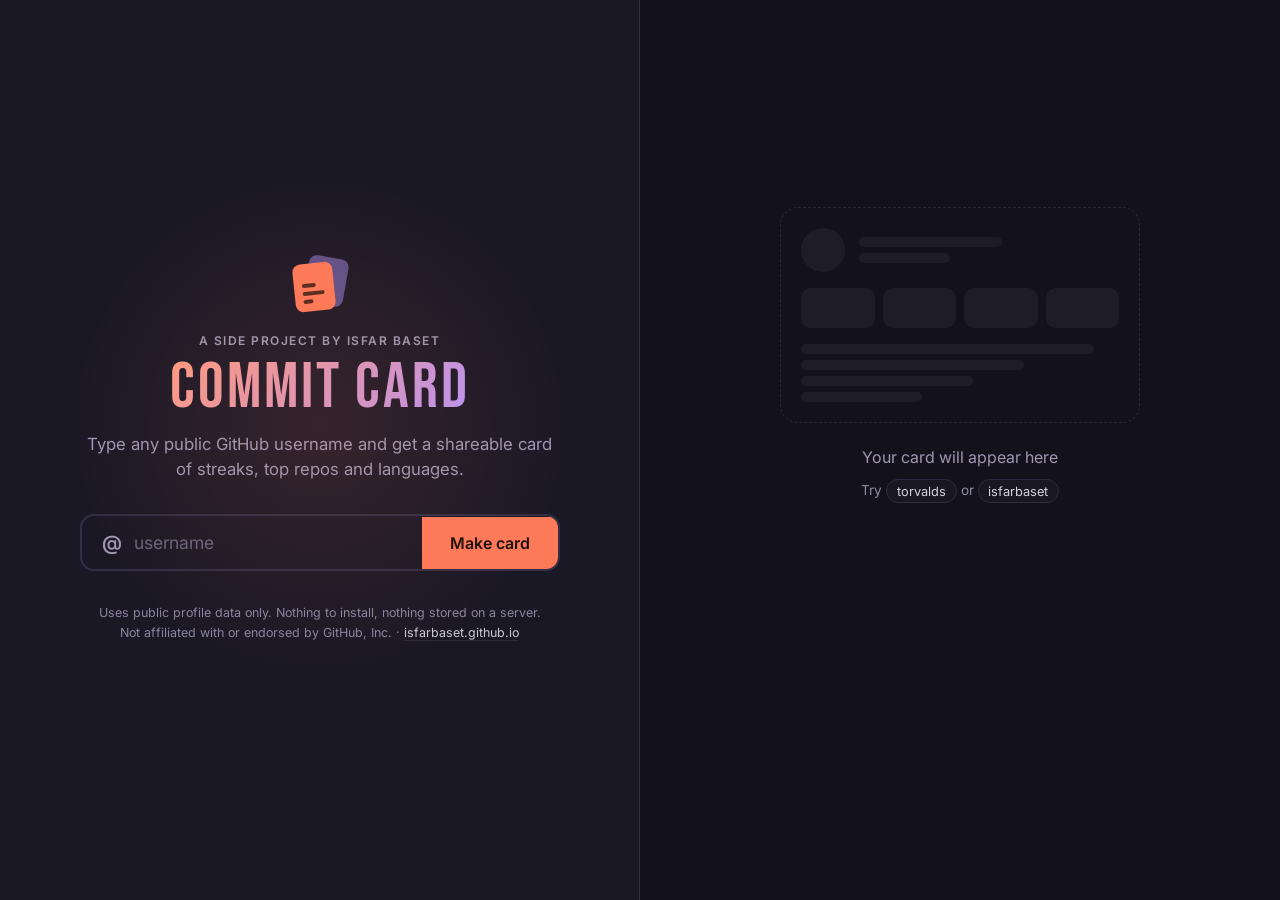
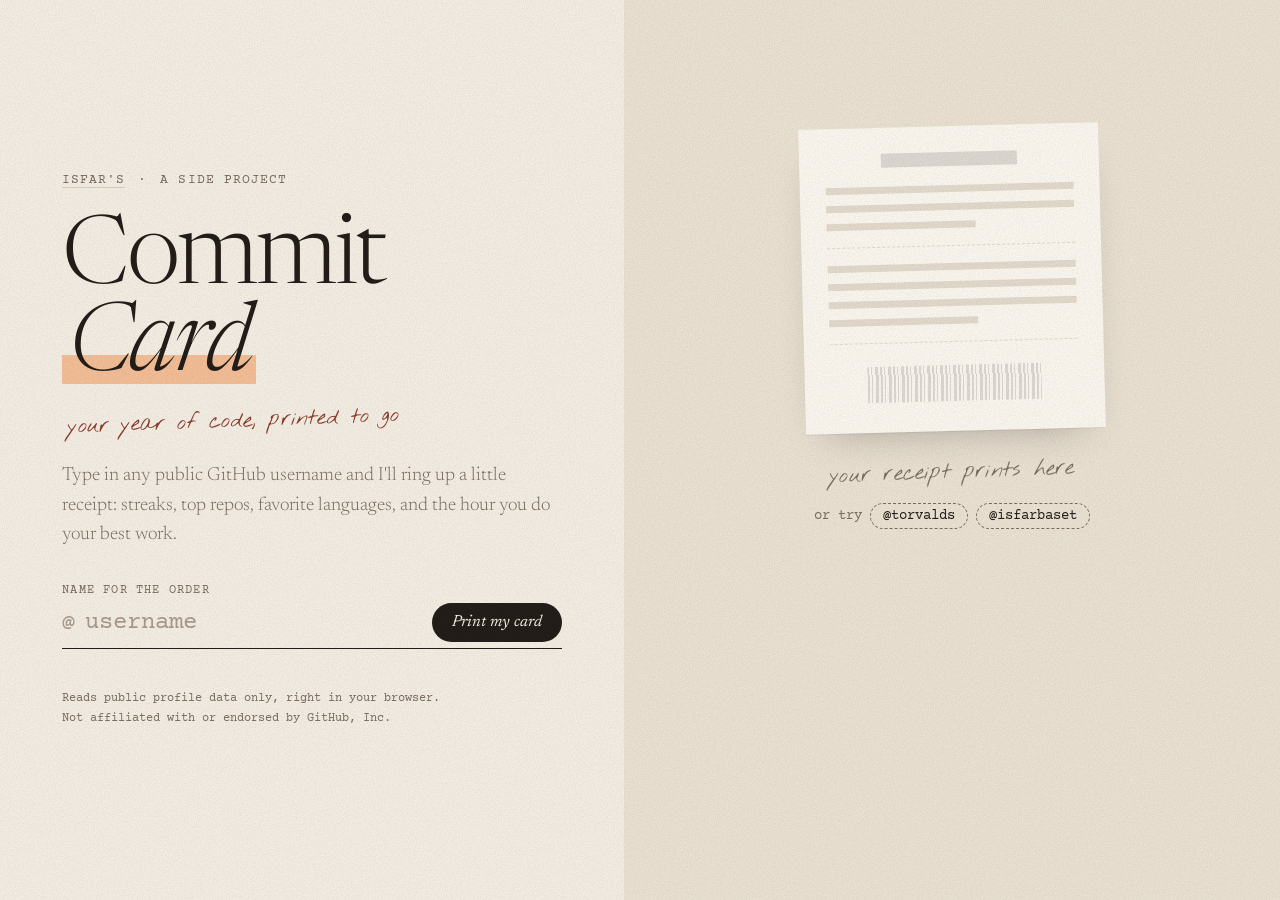
